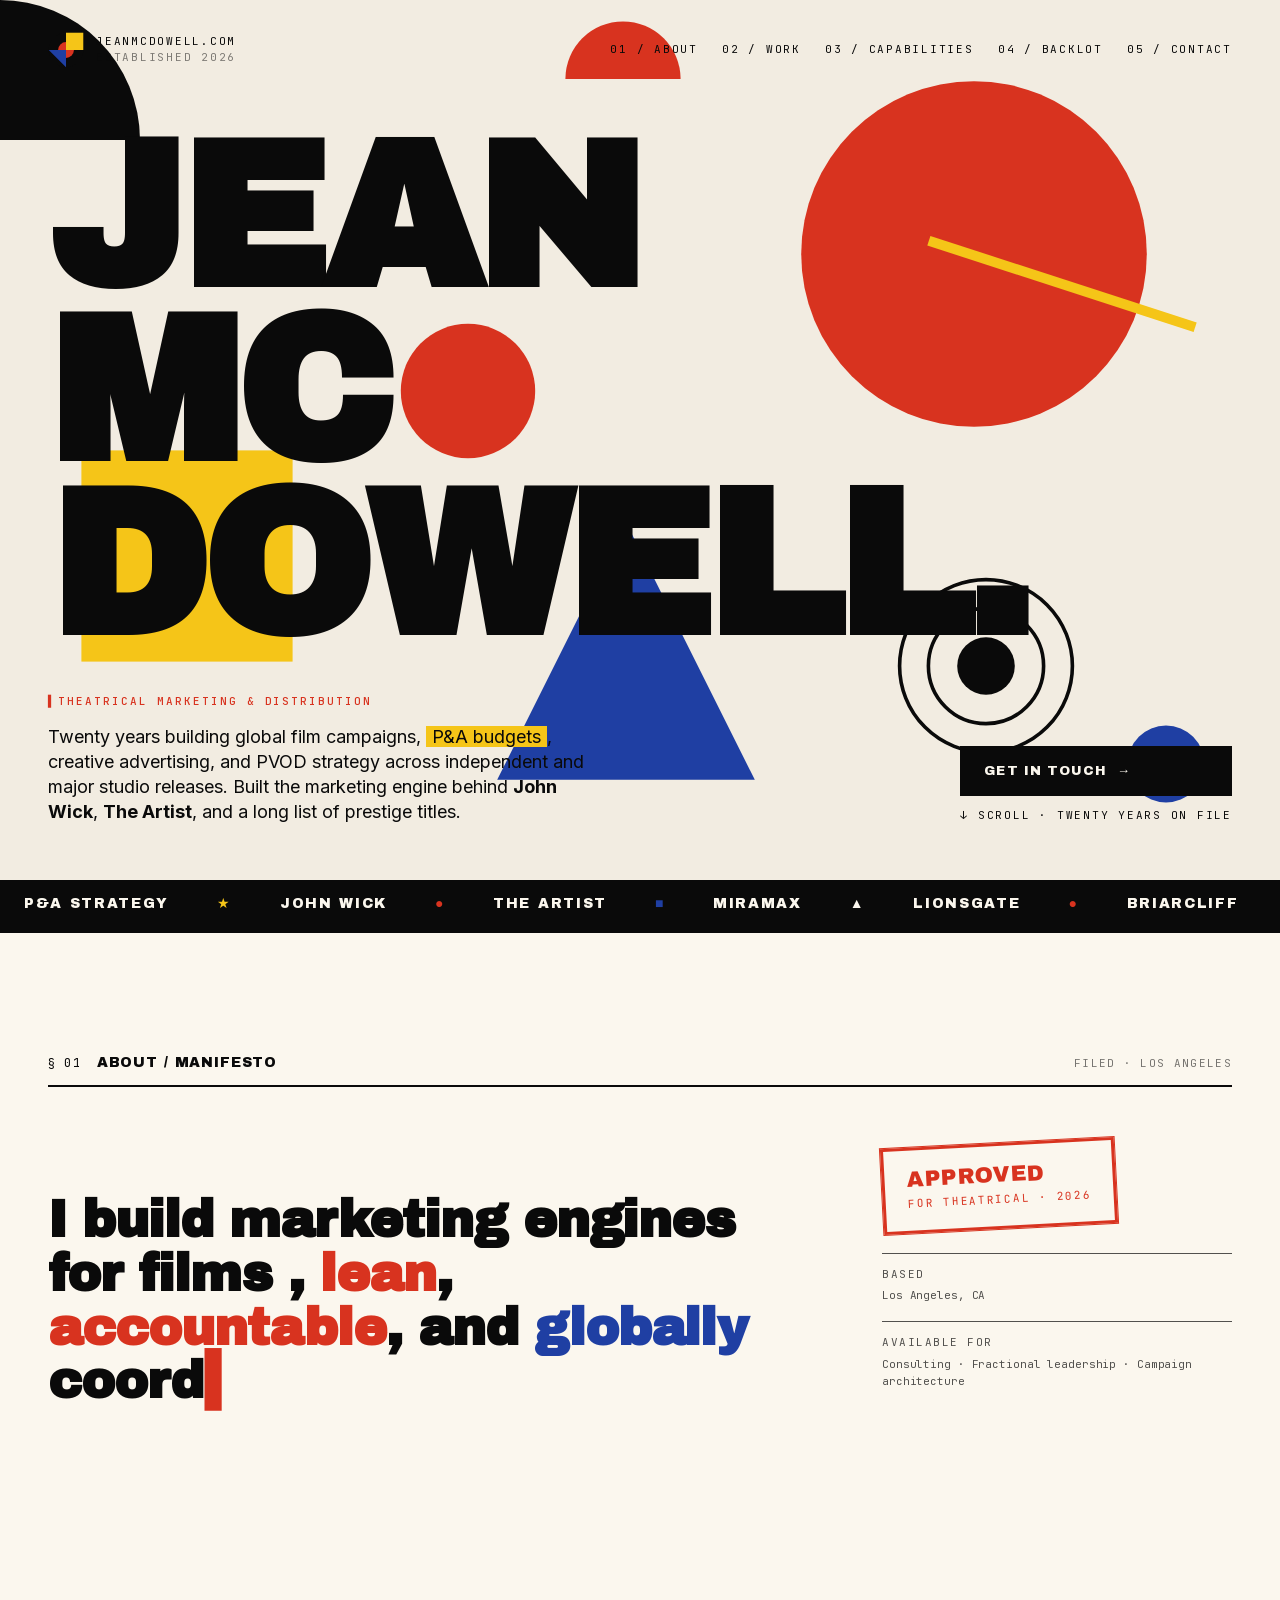
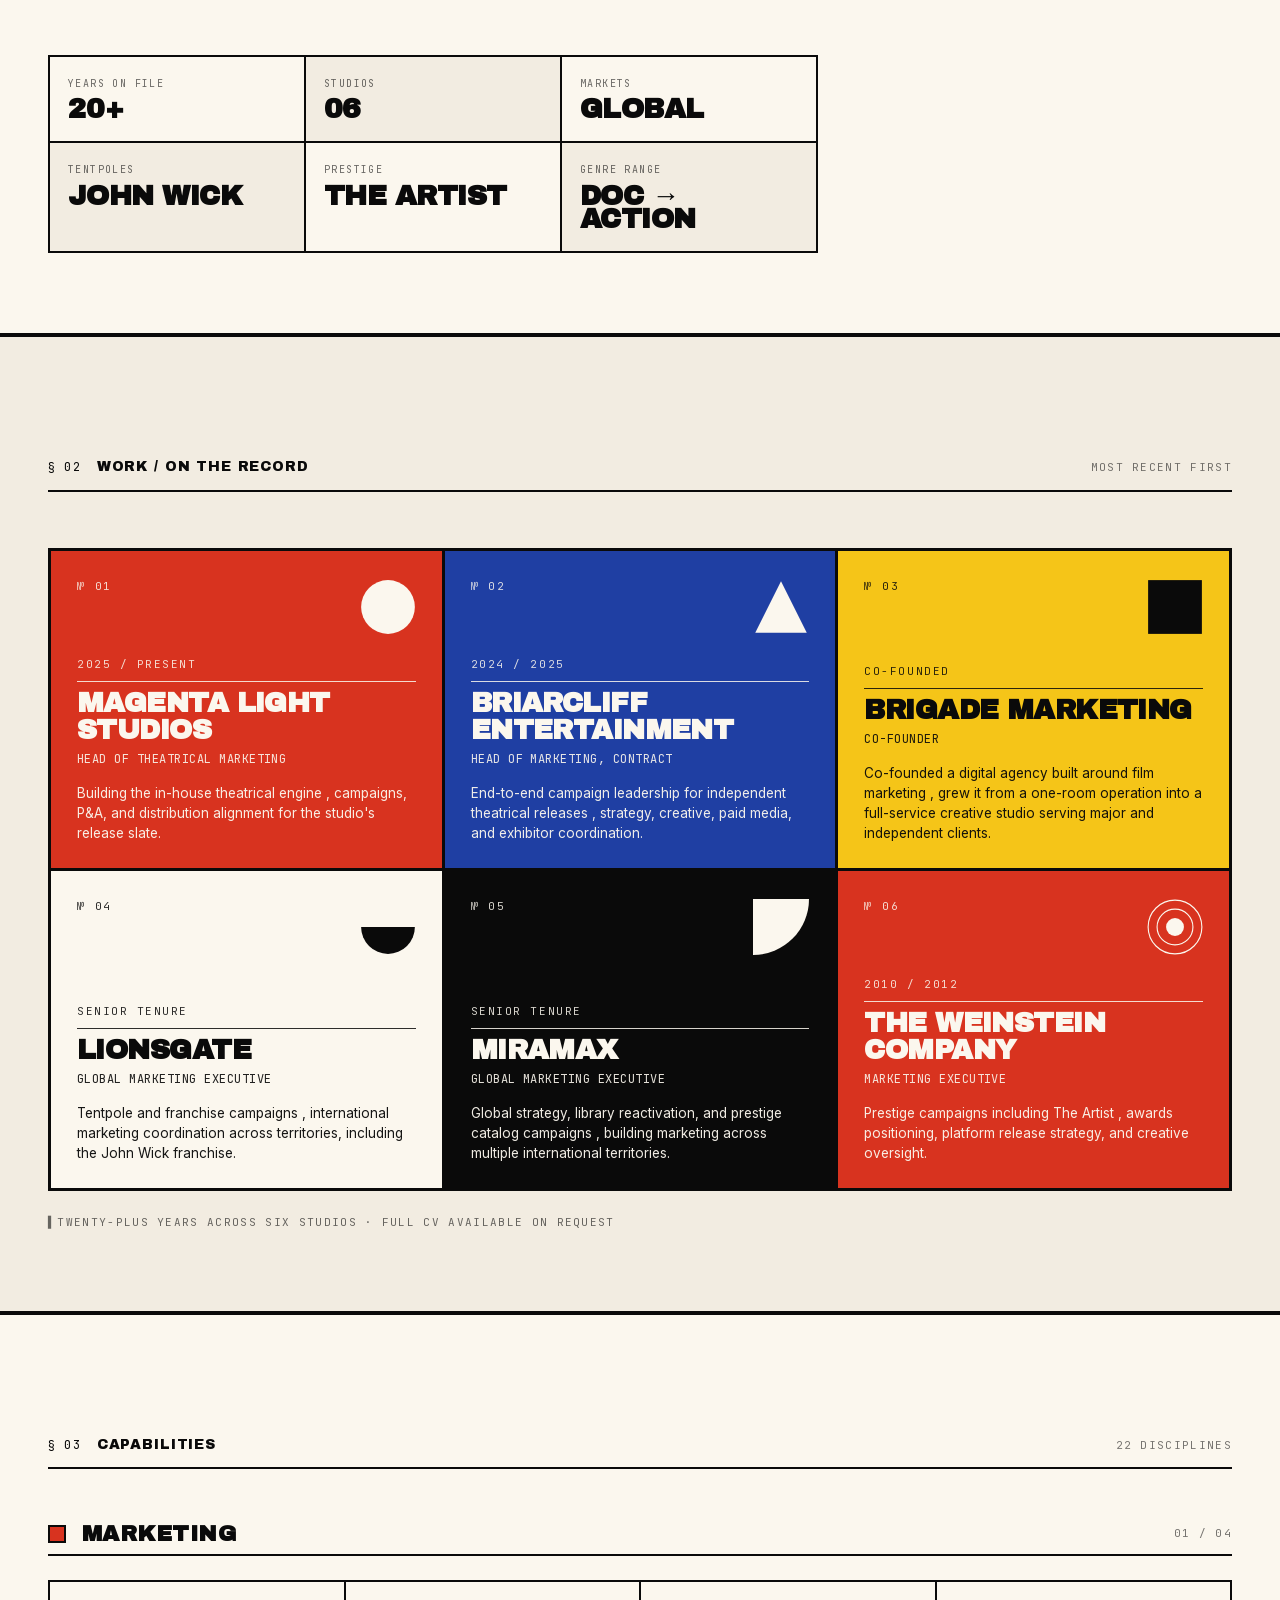
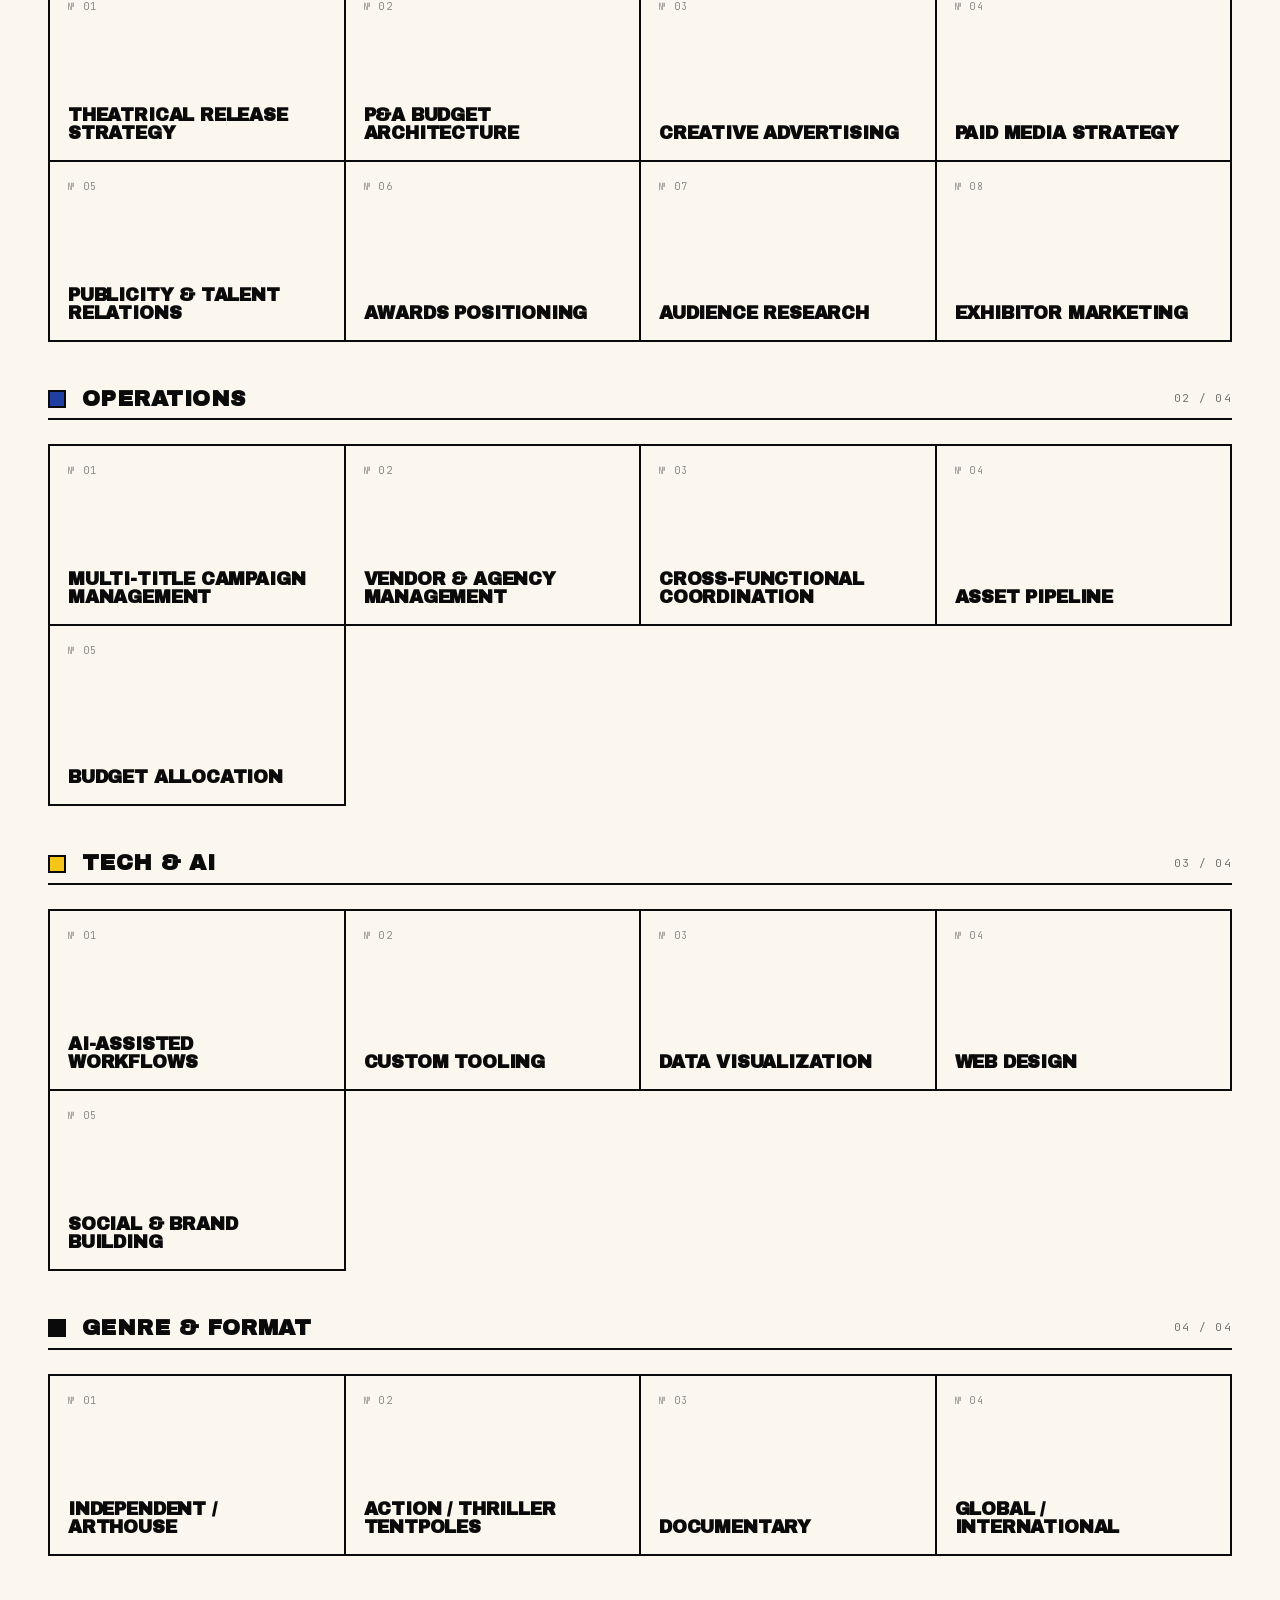
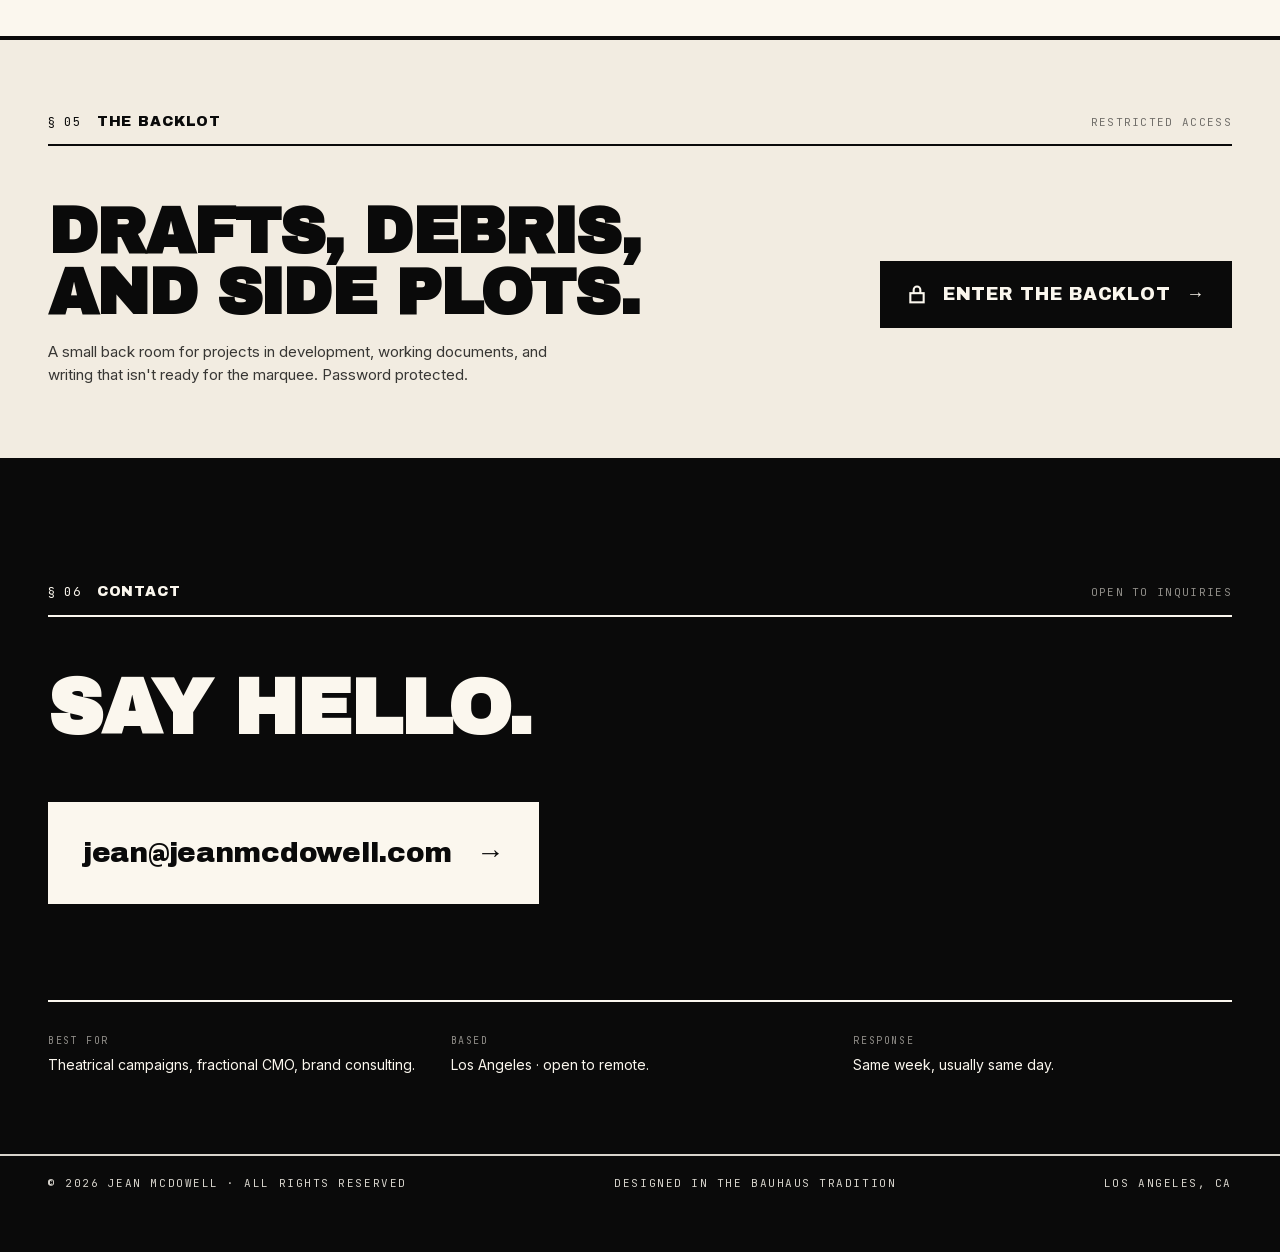
==== jeanmcdowell.com.html @ 7991deee "Add files via upload" ====
<!DOCTYPE html>
<html>
<head>
  <meta charset="utf-8">
  <title>Jean McDowell — Theatrical Marketing &amp; Distribution</title>
  <style>
    * { margin: 0; padding: 0; box-sizing: border-box; }
    body { background: #f2ece1; display: flex; align-items: center; justify-content: center; min-height: 100vh; font-family: -apple-system, BlinkMacSystemFont, sans-serif; }
    #__bundler_loading { position: fixed; bottom: 20px; right: 20px; font: 13px/1.4 -apple-system, BlinkMacSystemFont, sans-serif; color: #666; background: #fff; padding: 8px 14px; border-radius: 8px; box-shadow: 0 1px 4px rgba(0,0,0,0.12); z-index: 10000; }
    #__bundler_thumbnail { position: fixed; inset: 0; width: 100%; height: 100%; display: flex; align-items: center; justify-content: center; background: #f2ece1; z-index: 9999; }
    #__bundler_thumbnail svg { width: 100%; height: 100%; object-fit: contain; }
    #__bundler_placeholder { color: #999; font-size: 14px; }
  </style>
  <noscript>
    <style>#__bundler_loading { display: none; }</style>
    <div style="position:fixed;bottom:12px;left:12px;font:13px/1.4 -apple-system,BlinkMacSystemFont,sans-serif;color:#999;background:rgba(255,255,255,0.9);padding:6px 12px;border-radius:6px;box-shadow:0 1px 4px rgba(0,0,0,0.08);z-index:10000;">
      This page requires JavaScript to display.
    </div>
  </noscript>
</head>
<body>
  <div id="__bundler_thumbnail">
    <svg viewBox="0 0 1200 800" xmlns="http://www.w3.org/2000/svg">
      <rect x="0" y="0" width="1200" height="800" fill="#f2ece1"></rect>
      <circle cx="780" cy="280" r="160" fill="#d8331f"></circle>
      <rect x="180" y="380" width="200" height="200" fill="#f5c518"></rect>
      <polygon points="600,420 720,640 480,640" fill="#1f3fa3"></polygon>
      <text x="180" y="320" font-family="Helvetica, Arial, sans-serif" font-weight="900" font-size="120" fill="#0a0a0a" letter-spacing="-5">JM</text>
    </svg>
  </div>
  <div id="__bundler_loading">Unpacking...</div>

  <script>
    
document.addEventListener('DOMContentLoaded', async function() {
  const loading = document.getElementById('__bundler_loading');
  function setStatus(msg) { if (loading) loading.textContent = msg; }

  // Error sink persists across replaceWith since it's on window, not the DOM.
  window.addEventListener('error', function(e) {
    var p = document.body || document.documentElement;
    var d = document.getElementById('__bundler_err') || p.appendChild(document.createElement('div'));
    d.id = '__bundler_err';
    d.style.cssText = 'position:fixed;bottom:12px;left:12px;right:12px;font:12px/1.4 ui-monospace,monospace;background:#2a1215;color:#ff8a80;padding:10px 14px;border-radius:8px;border:1px solid #5c2b2e;z-index:99999;white-space:pre-wrap;max-height:40vh;overflow:auto';
    d.textContent = (d.textContent ? d.textContent + String.fromCharCode(10) : '') +
      '[bundle] ' + (e.message || e.type) +
      (e.filename ? ' (' + e.filename.slice(0, 60) + ':' + e.lineno + ')' : '');
  }, true);

  try {
    const manifestEl = document.querySelector('script[type="__bundler/manifest"]');
    const templateEl = document.querySelector('script[type="__bundler/template"]');
    if (!manifestEl || !templateEl) {
      setStatus('Error: missing bundle data');
      console.error('[bundler] Missing script tags — manifestEl:', !!manifestEl, 'templateEl:', !!templateEl);
      return;
    }

    const manifest = JSON.parse(manifestEl.textContent);
    let template = JSON.parse(templateEl.textContent);

    const uuids = Object.keys(manifest);
    setStatus('Unpacking ' + uuids.length + ' assets...');

    const blobUrls = {};
    await Promise.all(uuids.map(async (uuid) => {
      const entry = manifest[uuid];
      try {
        const binaryStr = atob(entry.data);
        const bytes = new Uint8Array(binaryStr.length);
        for (let i = 0; i < binaryStr.length; i++) bytes[i] = binaryStr.charCodeAt(i);

        let finalBytes = bytes;
        if (entry.compressed) {
          if (typeof DecompressionStream !== 'undefined') {
            const ds = new DecompressionStream('gzip');
            const writer = ds.writable.getWriter();
            const reader = ds.readable.getReader();
            writer.write(bytes);
            writer.close();
            const chunks = [];
            let totalLen = 0;
            while (true) {
              const { done, value } = await reader.read();
              if (done) break;
              chunks.push(value);
              totalLen += value.length;
            }
            finalBytes = new Uint8Array(totalLen);
            let offset = 0;
            for (const chunk of chunks) { finalBytes.set(chunk, offset); offset += chunk.length; }
          } else {
            console.warn('DecompressionStream not available, asset ' + uuid + ' may not render');
          }
        }

        blobUrls[uuid] = URL.createObjectURL(new Blob([finalBytes], { type: entry.mime }));
      } catch (err) {
        console.error('Failed to decode asset ' + uuid + ':', err);
        blobUrls[uuid] = URL.createObjectURL(new Blob([], { type: entry.mime }));
      }
    }));

    const extResEl = document.querySelector('script[type="__bundler/ext_resources"]');
    const extResources = extResEl ? JSON.parse(extResEl.textContent) : [];
    const resourceMap = {};
    for (const entry of extResources) {
      if (blobUrls[entry.uuid]) resourceMap[entry.id] = blobUrls[entry.uuid];
    }

    setStatus('Rendering...');
    for (const uuid of uuids) template = template.split(uuid).join(blobUrls[uuid]);

    // Strip integrity + crossorigin — blob URLs from a file:// document inherit
    // a null origin, so crossorigin forces a CORS fetch that SRI then rejects.
    // The manifest bytes are ours; SRI protects against CDN compromise, not this.
    template = template.replace(/\s+integrity="[^"]*"/gi, '').replace(/\s+crossorigin="[^"]*"/gi, '');

    const resourceScript = '<script>window.__resources = ' +
      JSON.stringify(resourceMap).split('</' + 'script>').join('<\\/' + 'script>') +
      ';</' + 'script>';
    // Inject after <head> so the DOCTYPE stays first; prepending the script
    // would push the parser into quirks mode. DOMParser always emits a <head>
    // (synthesizing one if the source HTML omitted it) but may carry
    // attributes through, so match the full opening tag. slice() rather than
    // replace() keeps us clear of $-pattern substitution in resourceScript.
    const headOpen = template.match(/<head[^>]*>/i);
    if (headOpen) {
      const i = headOpen.index + headOpen[0].length;
      template = template.slice(0, i) + resourceScript + template.slice(i);
    }

    // Parse the template and swap the root element. Scripts inserted via
    // DOMParser/replaceWith are inert per spec — re-create each with
    // createElement so they execute, awaiting onload for src scripts to
    // preserve ordering (React before ReactDOM before Babel before text/babel).
    const doc = new DOMParser().parseFromString(template, 'text/html');
    document.documentElement.replaceWith(doc.documentElement);
    const dead = Array.from(document.scripts);
    for (const old of dead) {
      const s = document.createElement('script');
      for (const a of old.attributes) s.setAttribute(a.name, a.value);
      s.textContent = old.textContent;
      // text/babel scripts with a src: fetch and inline. transformScriptTags
      // does XHR against the src, but blob:null/ from a file:// origin is
      // silently dropped. Inlining makes it a plain inline babel script,
      // which transformScriptTags handles unconditionally.
      if ((s.type === 'text/babel' || s.type === 'text/jsx') && s.src) {
        const r = await fetch(s.src);
        s.textContent = await r.text();
        s.removeAttribute('src');
      }
      const p = s.src ? new Promise(function(r) { s.onload = s.onerror = r; }) : null;
      old.replaceWith(s);
      if (p) await p;
    }
    // Babel standalone auto-transforms type=text/babel on DOMContentLoaded,
    // which fired before we swapped the document. Trigger manually if present.
    if (window.Babel && typeof window.Babel.transformScriptTags === 'function') {
      window.Babel.transformScriptTags();
    }
  } catch (err) {
    setStatus('Error unpacking: ' + err.message);
    console.error('Bundle unpack error:', err);
  }
});

  </script>

  <script type="__bundler/manifest">
{"8e61bc18-b1f0-47e0-856e-d20a46ed3d47":{"mime":"application/javascript","compressed":true,"data":"H4sIAAAAAAAAE7WYUW8buRHH3/[base64]/LipQknYObIpDuTU1l0f9ovKLOSSPEkIqiFJRrG8P7338Tg9ASJFnHNKnC1oSiXBeoHWSGgz8blv4HC4wKhUWwSjjs1yuY5GOIbgV3ej1G2a1bs01rKUrkpr0wjrIxRClxqjA0LuNtbi+ZBKeKsgxeaYfsBIX1HEC35hXDhdGORer2kDuBY/AAt7G90rLnTA+1XHMBhUIi2ymVAQBpiSVq6YG0eNYoLMRgHQuH+TyGlFE4usUYSkESCpQkVoRxNqUJOcOQGsOSdAijPQgnqsLHMnRMQueHKeZC4r1wavBdmN5rU2mJvEtr3SO3YV2YXrZqBwGScnJCgY/xdA6TipQDwb4fMlIFFM28EEPOeAfkIGNTgACjscfGFGBKrO8TaWdAQFYp1bPIt5TimmYdfxDadQ6F+GQ4UG2fTaoItbN7kM5RKXO3Byrpm12k9nMleD/Qt2S0zYXDHZB/UWbSvrbwaoZp5Re+C/[base64]/0WA4CKo3HG3Te79B0qDYxIif/Bt2ZB3EIO4ESwulseQBBJEtlXCZ4WKTDdan4Hmvb625RbY+9f26ROEE5+gaTt+/WCddtFWBkECnC8l5wLfq+G7qZ47Bonvjv30PCXzwYdGvLF454bCjK6W6L46OABhdxRo6Ycozi+lKjWQS3Rm+iSBVwtq/iwKTqO6MwLq5wmSxgIlIb/IgeRv5zrsRLJfnwR/AmaTbto+MRYFR03u/v56j50TesvIrK4VuG+qqiM5//g8MRmfHvu9h4zBpqH2O4Z0OMvABU8PyEYMLdCI6vzTWAWMaygJi63ZHnh1Luj0/OrgzX19t0LUm9B3XWPiowgujqkLbMUSMJQrXEZUzvYyUiqEgXYhZ58nTQTmLYZhxt4mU2o8oxzBot0wMS+RrU44helLOwBpFEu7d1LbxW8zcl6035+v/LUL51y9E2elwDBTCsdMyADj7YBRe+DLzBufJgpbAyYKXQHKWLAj+CMMlhKhFmSzCF0iSBGi55QXA6FAQJYtVzDcR3qHuEox+i+IW7/WFWF8et1fc7S4ffW6F0WbvuWVGuyv6EccwHMZeP3PSgfXoJAaFziFflSIl7e/3oD8cYbEF3OHMXbPQ1mvJGKKqLJFTYTGKwfiBbj6GQf/pIez/++nf13eo3bxXqsrCHAXbRrwtzeqiwcLP/4XXlVJw8U8Qt4KUmCgEo4Hxc4XW7YK49+PsuL6U/mf3xdFyo0DNoSbQWYA/ejmLm3OMm8OKm5OB5Y5QXXqFWw229KOXsj8NWkaNWQoJcD/LX4Q2yqDD/[base64]/KGYye+o+TctYyKUi/wdXcT0YtoZdkSyXmY4gyhe0B/ue3xKvb65+cIbu0DD5V1lE2969G1H5LthQp9ibo7hDbhk39ExKTEq1iK7Cq2HpYkcRMVMq1upwXuGaoa9QOhoNBYcE6LG1nFKOW3d0xK1GstQT+XA/2ObLTe+IToP/sRjCGSBuNW9xnV1Mhzd3WcM/T/x+08d8b/UDhonAGDZhNBRT+VvBXh4Wt8fesE+yieJWOh6Mt0f7K3LInmTz1yeShFNJy1komz04PZpN//QSLK8ek8w7JWbdfCnnlt9IZxRANovsZc2tTayCewdWUSd+MYbAzx9lK8FdKcPq0nZP3JZ/WSfwWCE++GmGd7Jur/axtWd/jvX3bivDDsH+61oTfLbzSLH84WGNxf/WsefgYWmBqVfgCm9HWAncp9Qb9wW7ZokhjI0OD/vPTR5Y0h/eVmseF1s76X4uC1Hz97vBxsF3QtgJg9NAmB/3Byc4eW8XcswNh8PxX7zs8ZL9q6/WunvRPDx3McLurtZ/hyaENHZSGBff9u/nAUrcqxfprXSW+m3zC1PWFtZTrzh1pae5iWDQv12X3xdH/ARAuCOyTFgAA"},"0eac6f50-8e9f-4ea6-96cf-4f5e9350eee6":{"mime":"application/javascript","compressed":true,"data":"H4sIAAAAAAAAE7VYXXLjuBF+9yk6rEqK3NH/OIpLtpzyesabSe1mtsZOpVJT8wCRTQorEGABTdmKrNccYC+xR5j3OUpOkgJISqQoy55Nlk8S+heNxteN7vfhaqZygj78wCSP0ZCCLtAqQwOcDIoYLJkZYGCIpRlGEGEomGbElTw5CZU0VCqZgh/[base64]/IxEwYrIlpjOtMHzD2ZS5EcH5yArvlt3GMIfm7IwXgMfi/0xj3wlxrlBSARsq1PHfUQrmaGZiCxHt4Jwm1wdAmyvuZQb1E7fsoSXM0Na0A5VovVvotC+c+OqIzhz1udopkEtS26pPOMTiHTVA4sOnAGmiu0cyViCYw6L3e0tTM9FThhF/fQUEttlGmr2W1p6aktAFwLJsOfPz0wgCVh9IMjkACDlMY1GPFI5ja/[base64]/TSYJdYUuOyfmZM1hllnnqXX36BwfCib2nHmZ3RFtK+QDJFYt7lDRcYwZfP8L0ycCUTFGj2hS/6EV9enjR3VgWrZiLiJhNsNQEv0TzyOjWSXbjDNBOM8FqJPJVmAl7KZcoebKaNeqNYB7BbGMY6aGpg2QTGp/UlJngi3xGmVpfLnprE7qAql+v/AS6yWjDWXuk7zLsj8OAV+GXm/Rk8DybghUwjecHm0L6LWyeU3mYLl4um9/aLlaQblnKx2vKVVtu8FtT/gjyZ0wSGvcEfW3QkQn2bsZDLZAJed9AbjDBt6SF8oDvNpImVTifgSSWxxZRyWdnyzlpKmoG037q4jCYTnPy+/+MfrsqC85hpNMQTfLS19rFWah+rKvvYLGSPuxoW9INeyjLfz5gmiz11vNp9FogshwMBb2fbq0CxzPQFrqZrfvxSr1AIdR94HchYFBWRHMBp9uDu+dqa2ZSX4fwZR+yGvaCiHfekmSsao+Dr7dVi++zO/x/2qvMr9vg19mYix19hsJkntT3mbYM2y99gqIrO8W7Ow4VEYyZw2nG0v8sItc2x93FskCYw7uzJXB8PUf6su7s8thH6TeJTKS26hBvNEtdOluq30k1yS88m2DRxsJ/VoB2OwLv9UqYTLu9UNoHTs30cOYL/8GQN0JghI//1Aci330zpCLUz6I2yBzBK8AiOoGwh8D3G9DKJA/D2sRX6NSwm4P3TPQaUtC8K9DqwtBYGrzzY7DtRSdy614IpeQfjI6w/uLdLxfqdu25H2O9QUqYEVgJ/VXMJ/+Dh4ojMjyU6lyL2CXGliRs6IvMdSo2gmdyKvVEh/OffP8NV2T+1RD8VMJ5WGO63VLsM278WLa7qLD+UpelFx78T+1YRqfRr5HZFYDTIHmB4lj0c1l+rJBx+DyPbJZSXOQlcu0C25mbMvgMOqGjnHBxoGFMllbdDDds+3PJ/4QSGg06rARj0hqe2dLcqfp5lqENm7PEpy04r+3wZO8BJe4tN2d097095vQ+6NDrr1LFh3Haw6lBKu8un7B5cDlqgtce036ICrPvfgMscC7d5KifVmAG+6deVNdAOMmW4TWvXUPJwsbIRdWg3aJ3axa1V179sg+eLDnHY2evyxo0Qjk4b5/WnA0nTdL2OlMODKV8luOMZjg6mYVPnsWR6IgOt1m+Zweip820YqNcTK1l7hXTg+uqgjsOL/1ssGqEfjn+70FwtGRe2a7OjqV8VomslTS7clOvLZ7jRzOEwE3a+FaE2c55ZwnU1iWI6nHPCkHKNL43nU/fr4N/an4t++cq1f4Pzk815NcZzd2U7xrMlod1mFKc2Ae/13pG5fqxTTjdajVpB2IG3xW0YjbbgTbVT0sqNrbqvI0wqyeffZe3zHJxu30m7rodLe6G7M6HCRUlsPDraRaEGNxqFGwQ6SpV+zUyowe1oDzyO4b5LuyzTatm4lE/pdsDUTuCxqy5NjD8QOYt3wdEyZN25UdpOMBlpNxz98hlGg9H4KefKPKsFi82MEjnZu8al6+i728nANov2L34tWawybkdQb5coyTQfxpuNw/TSGzuNej/7CUPqMWN4Iv17LiN1bweCxdjFzgH/C4WSuiPuFgAA"},"b5ca7cb9-3693-4d60-8e3b-0136ad90bd44":{"mime":"application/javascript","compressed":true,"data":"H4sIAAAAAAAAE91WXW/TMBR97684snhoJbfJQju13TK07QGEmAANgcTTvMRLTFO72E67EuW/I+ejrIXRIYFgSK1jx/G9x+f6nmvPwxnLU5YbJFzNudUiwkKLubBiyQ1yw2PYVKs8SVVuYVMOIywfdDwPb3LNcfn+OYxyE2swKebMckQpZ4vMjWNkSs0QaWEWYBZMrmHEFz7odCIljcW50FHGEaJbVBMIceD7FDciyxCCLJnu9vuaxz1CYaxWM/cJkUry6sW6WlyUKHsIT9DtAMdmmWAlYpuGhTNZIuUiSW07Wgq+OlO3IfHhO2fuT2pTYVE9SjAtWD8VccxlSKzOOTnpAMBxVOONbkMy8gmidf3UIRmOSYU6LFxbNmCdRfdsxx8aXM1OwnYveAYfUwSl5xwde2aZnHR6Ry1NL1h28zCqrrOcO660sswKJRHC/xNEFRgMBlWfwmomzY3S8ymuKr+8+6RoAZQxT3pXKH9C6oLZFHFILhBg5OMUw7H7VW4xGbt3H7fI/TFJl59zpvcStOZZplaPjSLNI4vbkAQE66qtQZHJIWkhVf29JL3TgsnkPz1HKlsnSmKhhLTGZSYdYnJIJ4cY0gex8zZn2nL9S6r0qBjaZFrt51WVZKetzybl2tFDku6M6ZqnVUtS6jrBLllCznr3KnYslt92W/E0xYo2JE2RUlyzaJZolct4WhmmG1JQOmQOkOfhXM0XzBh4sEwn3KKPSMmIy6qw1eJt2kyov/guyJHKlH4g8L9capra0ZaaCvl2pSEB8fbaexr8XnsHm1SrLeyeHM/DKcycZdnm9pGpRM2ZnqGPl3MICdZEqwnWhZu7G6rh+F+NyZ1js5+qINheVmmKtyP67tst1XfOWtXfddzWN+8eUQzoyMfIb9rJzupa9ncD9vr6E4/sgBkjEtldCRmrFUXR3N7onesJbaow3RQaui2q1CkGbZKP1nEte0edrzUn2yeKCgAA"},"a06d1270-6b07-46c6-bd55-a2a2e4083fb1":{"mime":"application/javascript","compressed":true,"data":"[base64]/PS7HiNjd5rKJlVzi2A8OcYmj43Z7h4vf63XiuOASoRAk729zwRB70fEeFxL7UbzNpUPUtc0lbHffdII9LnhKTn2yw6WNfvDmpOAiVokQ/Z26xPq3x+VEXf//jtBv9zr+HpdN05qLAQ0XQgPkYrcuMfbCfS49jKO321y6pEPauFOXt35Vq826vA38brzD5STwg06ouTyflZKe/j0efRsPr+9KURMezpMlK0QdJSKjZK38j4ZmBS4oCRdHDhx9QrpEmYQEvmCORw4IkoqWQJ6UqVlkXK9TiXzboJAKzxe1bLeypZKlKssVz39XtjiXOSf9A9ku2IoGa7hNVeCjD9rupRRfGV/[base64]/atV9yiVsb7NvgHQ+liKnmCws4Ibbox4yMSzm37fuHA8kGTjFiYP2Iq3fJmRFE/C7mm6AqUY84y5HJtK6dm82B4uc5+a/hfcLNarRlPohZNUtQyUT/pllqB92BX1YbBYACWGncWvAeLzwJid4+Pna5/6nS7Pafttk+aFvSLpU7bMf+22+41raZakJykIiMcU2lpss8O1K/Tgfr1OBssHoykOMqcp2BrludRsnxX8D3/[base64]/ravTEuF16C75qH9l+o4XIANUHVp7bXZBU2iPlhb8xQ80GOraPOHIqhZaTkVVRVBzcif8DRzT/mWnsW886AaZC+4qxm0nbgeUYBL5Gs5T9LZCxHU1NqhXk0rr55IOxF+VhzVsPk1dVyyx4yJREH78piy2YxiaTqZs5Vp5jw3MVS/smpJlE3i+SWe1ezTPOtD7m2caQOee0VjaZ7poayH09XtjRtyJBLvGJN21V9nWLbWi/V1ZFucMWk1my7HNEJunw+zzHvXPGv8Bx8+FZEADQAA"},"bab6a034-949c-4650-8ab3-d7d4b353a284":{"mime":"text/javascript","compressed":true,"data":"H4sIAAAAAAAAE+y9eXvbRpYv/L8/RcW3Y5I2BcXO9CxSKxlFlrs18XYlOZm+bl+pSBRJRCDARoGS2Ym/+33OUisKlOw4PT3vO36e7ohAodZTp06d5Xd2Hz68Jx6Kfy+Lqaq0EqdKTlt40sAfWa6uVVmvlqpqs5/[base64]/gLfR5VlQqH4hvTV1D/n4k9lydVIyqNL3ASulFJpe5+JZ/DN8OuIrBO6+HUBv3WxwI/uOXX4RW5cwW4wIZLqI4ED9/GI32730YwoSMhTcBtpM/i8FaK6Hbppi2g/1794S4lg1RwQ+q0VD6QAwe/2v2dfaY3u/[base64]/er0/PB5/2cwx7KMv3p2evjH7c3NGjlPtXd2fnpydH7x4tXT4/6PaSkvlnWuOv09ffXs5Pnx6ZYeNzUsVpP48oeTp7d8eQ0rGn959Orl+fF/bhnstK5a9b4z1mevTn88PH16cXr8bMtE1c2NbPKLRs06c/Xm7DWwii0TtdYrYDK9Xz4/OdvSb/P5RVnoTu9fHL941f/pUi3r+Ivnh//nz/1flPJvm/iLV8+enR2dHh+/7P+sns30tFGqct++OPzzd8cXJ+fHp4fnr04vzv784rtXz93HRasa2daNKf7s8M1/JkoP/v3fTckBFLWcZa7aE37xrBou5Wai8PekVMRlhShmInyBfLFal8jPDJsNCnzh8WJTjRCNatdNhV/u46MP9/A/0G/3fVs34qBn2A8ehA29TRZ7B/0Ky6Wm5d3+PTu+ziiwFwH774wjKBwMKBooPt2Fc1uIh+J7pVZatI2cXtHZp8R03TSqgkNRr2Q7Xagmw7K7Pnc/okJPbRk4L7A5rhoq//eialVTydI+gJGJn6mGermqK1W1H/jtLv6XW9/D/kJ39+/a3wl0ZKDhdJgV83UjkaT0eroQUotFfSPKupoLWYn1Kpetogr1ol6XuaD9mItZ3cASFK2olMrhEOof/HfQ4BG2ZkffNrLSBbQcjSD++HDa/u+1Wiv7ZTDwMU3lrnjDJ1KjVk2dr6dKTNRCXhd1A8O/xDGr/A0OSF+CUFOquZxuQNJQGVGUxo4W1fw5vtoTM1lqRU3kRX4GNaxLRW+pKi7zUfNf31SGVKjsefwSRDb8wiy9uFnUZgXqm0rIauNeQlnZCtnwSnFV5UZMFBz4IAW0zXraqrx/jV5hu78pbdomn6rJes7tPmvkEtf2g+GF/PHx+7aRZ62cXpkiZmNaLqhVXGqo4U+z583O760RSxsewDuePkr3M+u2KA5cf8LWXft36wH1ASYL6BlLiWK5IpmI9mhRAW9WuZhsAopqFIj1QFT3tvV+rsxqU+1mSm/5Bgsf5rmq8vUyGK8bKiyc5koHAxzBYZ4DD1EwZtHWKzHDMd8s4FIBL2hkQOtEp9eyLGBP5fe4UmDx6ZkbeXNLzT466JlkO7nQp6cKdn2rSGZWbkLNDO7olZoWs2IaTf29e95A4ZU4uOMs7/ujgS+TfYcXwxGcgIOBI4fw5PKp1R1Qu2Lnc/4zG1VVcAKfTeuVOnx9AqsOfA4X9vj9SjUFTk0pjhoF83l8DUv5J1nlpRKHr0+yoJojOV0ovh7YqoIS5/Y4OG/kFKjBb/FlLa4q4HuT9VyPxWRtTp2VamZ1s5QVXEGVbotqHg6AePWfCqDecBD4Wot1pVv460Je10UOd+dnsizhFiRmSrbrBi/Az4qJami2dbuezTJxUrVAMnjmUFNED2JaN0os1XKiGryaLeG3krooNyIHYhGazhHoK9ZYaL1WGpp5evyDmKyLMtdZOAykstTMnOMBc7Mopgvq5FCPTAOKqVrc1M1VFnDgM7zwnTBn15bvp0WWvZ7n48433km/1/ei+xWePXvdR/bk8DoX9TzrPVDSL/ZvqakrdKQe+7tvshFTWZpruNKw+O2izjW8keI7OVGlWJXreVFl+AV9dlKJ16evnoohyFGVWMnplZwrLW6KdlGvWyGnU6WxUiIrcwrrEV/x24XawJkvSjVrQXCzD4pKt0rmuOKWV9/IphriXmnj49GxIxDqhkAkFyVuF9nM17BndVaqat4uxvAEqAXUD4dNIzdDLPmNeCy+pY92xGOxJ74ajcXFldqIA/F4n/76A76nH48e+UxQYK1vsdSOePzObxifvtu3ZS1PFGLVFFX7o2yqopoPBzC+wVjQCKmfo+hcvUf/s1OimqZuPm5Ontx9Up54s/IkmpYnbl6e8MQ84Z+9U/MkPTdP7jI5ONK7zI4/PUEVJSgoowqMrMiaqelCVnNUMIEyqqznxXQsNvVaLFGHeSOrFsgZVFHmO7pfoIBal+rHol3gkflUXWc3NzfZTxro+kaVZRYszlZB8iO4xL5XnxFe7igGDUfBuU5f4/15MAqJZylbOOAHX+qBWymmGPgPaGamsh2+xTrejQJ5RemyqNqdvNBwCuxU6j2o1ypFauMdwxR2tZypHVBJVfOdaa2aaSyyQEswv8+oQ9z0Uq48bWXRqqXfeRY7zrBaems7N8LT50g2arYu98TpS+/WkSu4IWpRV0QKq0bNivemN2FPsnWlF8WsHQ6Y0vbEQDzieaNGflTI/CropCyh/roatAL1qatGyRx5aCZXq3IzYg013n2mEsoULTcMvLpR8kqLk+N/2xOLtl3pvd3dedEu1pNsWi93Z6xi38XZ3aVzeffx1//8+CtXx12XpKp36CYK/d4p6/mchRP494wnHfR5bQ0XKup/BkfJkPfDW9x078Zmf4yjuRtFNxdY57zIYSLPWtkquqE+q5s31bJeV63K7XWNL1zxAfGyrlfD1XpSFtMTkIuqqRrj6aaal57U7e/DC3u7RAVQ+HHmvfQ3m726vqQ9G1Ty4IEY+g8y0K+UcoNlf/klKJxV2C0Qm+mcLqV2+wyauiGy+h7PorDdR+J+dl888gYY7Ok7TuVb18K77u7pyPJ06Nw/[base64]/QSfwVBz+hLAuEZdgn1JFRMeUqTo4WaXmlxs1AtqPzqBtcSuSEOUxetr90ptF1jq2VZyUYujZoF5vhDtLlQbVSYHzfKnrBwEXL1MBf/eVLXpZLVB3HerBUQOLc4ptuEqKGnN4VWXheausXrsX0yK5wiaJeVZi+onj1PLxB2tKOCtfc/IT6M78Vz96xupkq7lcjYosnarwp5uyiq6/pK5TDFFVB/ofmKCARoqpqqppVF1W5oS90olI8fPqzq9uFDoEkpnr56QbpISQyZPzU1/BnkF7mxc4s7FtcRGwbxBpql+nW9BLpXK7C4gSKhZdWf7Y9Z8YHmfbGQmgQnUOqsW3GpUdCADXgjiQPgHsnjjuGc3BRliWVoNsQlTZLdFESll5ZFYHkqa+q5tH36sShL/gCty+7N04IVp5dxLz6WSmmaaCUbRdfTDsl/awjpA44d7+JHOAlCzlrVhBuHiKS7cb4lceiDx2MEnBZWGytLuII7qmUWRd03OoykCpQoX1XIIpBcrTK4ZwuM7UhS56noP3wHM1f9YNS7Z07VqpS4a8rSDBAJLBOH5Y3caBSXkG7rxicyUFCskRKpuE/3vE4taHjCs0FqUSzhu0mpuoSpGkWnl5ivZSOrVvHCB3UgLcJGXi5VDg4M5cas5VjwFUE85HswLFTYAyIEXkMcGF27cbcyn4FZqMscFIvrTj9/E9Il49kHpNBStQpnWbxU79tofv970jqTGY5qK7H7w/902m+85rYQ/5kCPxih1xOt2oj6kU3imaHeF7rV9lpwAXeUoprTChXaVGaGz5+yvR3qX6oGr7cgMbRqvgnENHktixK1gG2NR4CpjwWjAlQ7qKUryPC2BprOxPmrp6/2QKNaayWCLoHYZS865hLzUOTrhiheYYf+vmS9kk1byNKjan7Cp1lbw47GfuUkCf5dqP7lb0DqZ8wit5G5Px2fTuWGGQ/8+5w1mLF0fiBe4Rpk9Nu+VstVu6FX7k5HbfIHs0apv6mhV3C0H4vE36GzEAryC1WuQHMNwjDMG04+kT1S5cy/qfjisZ0mK30MgfY1Xl/B9WTMC9mYSUF+jmXg4gj/3XfP+SO8tOFfqAs4CZpH6YmIQDRqpscoBcO5wrMmRV7MZooMqzRJJfQgu+cagg/FgT+RTutQwPIWf1N8oZnJddmaUaBMhY5xSpairhQ4ZejYRGc0XZ6FzrZsKjqwVf7yS/KGYdXNdmo9vUGhQ0ustaXa1d3GH2PpwMoD9CmX+khpwJm1P5ck8LnlgNt7aHX6vkQOHW3WldCbarpo6qpe63Iz5g6yBh7aVWANW6OyaqIE+x6Itp7jdTATOKFTWZnjBS479YoUXFSbZYt0ceEZUu/VdN2aW49hd9BL00lUDEyp7Xv2zgFnce4PnFwJPSZpT7rcr21sLw0TxfcQYe45q7oA9lxRhdCX2RrNZUM4D4MZGmXipFOPVRSsV3hmWppz29tqulHBCt0JOcoIDmmwuODCapzRiXJ7nuqbNfWSNtxDe/qjTsSOHpbMGyCSVKOmqrhWr5E9wVafqFndBL4w0TVrjLcmJEH0zgx6DK8MS7O3NtDtTJQhH+BY7FUJnfVWKzyGf3GH523nce0NsuWNxP+Ml0x1l1Pc+Bm40/wjznJt6NI/x31dQqxpgAMlzesslftOCOlT2HeDYzexYLa+SPsdd8sEjsTRa/SfcGd8u2jqG1z8Y9Ty2aN9mGXZaE+08ooUG3wW1TOenGvZFGSObmujfwJlFGnYnIoWBUhiatvryZww0TlvskjCYbflPmEmkk/Co+Uz6Wo+WVPD3fh8Wppfr6PxtYy/Uj/zSdqZhx+5PZncWDMJJ8WdNmjPDvXUFcEmjbdliiA9TQrTpEeFHT1ISIhP1apRoPfOQcTX5mCAv62zOt4AQdeOkm4xNQ4b8EsRk9dFNeWpB1ESqZjc2eFWx00ArSxB1hw0Cld3XrNf/bK+preivoYwC2LlVB/4GTaVmFhRG3xIWAV/o5yKfa7aFkM0YBtI2OjoZjnQLAI5Jz4n6qPlx84ADvrAciVPQ/t2YH8Mxp4JYCmvlNBweMPmATUxnMogME6bAuUSjUTHF1TRqL+ulUZpl40AAZmSch7qWjUoCoE/DASNlGB+ywbvxlYf7OsT3oYX/jHYdCjigs5rDGYBBgmWPyvv0BjEUCtFfbmzYe/rJ1//8ygbvCNGuX/Pm0pYC0NSRV2xbTKgaBIzyXRRVLPaHQN88aJaXrNhZJjYLWPhV+JMR3PV7iW97MxFcjj4UuOZAtvWLTw6kpSyqMR/yGt5hmsXEnkmvtQD6u/br97xH4/fOWuLcFp6G3bjOxjwf0f7waRZH4lZhXfxoorI0Q0BLWvBu2wh9aubyk4U1THyR923IFx2HLX2lh6/u9XFwa7J0/VyuYGJDq9Z+NitlzhI8byADx3V1bWqClVNA+9dEKLM/VEvZFnWN0L9dS3Lot2IKRiLcA710Ru7ub1uvl436r//[base64]//[base64]/WzzD9oUdSUZZH7Mx2DvSRXom22XiiAjg/0LDMp/yVk2K6XgjQ+Slo6cRQJTzgnDNJvyjR267zkjyZ4U2U3MbXK4HKx8lGzGqQBwoKuXJbAi+x6BQ4xqIDuM3KdqBNfQu5WqkK5HqoVq/BxUflvl6g4RhhWlrnTDyUoBAG4WAsrtTGBlHBFVu2bVNM1qAEODo7s449Y08kGAvVTrMRcjK8YFOtbVPgRcvUho6IYLtCt0/zPe18n6OOw3HfoCYV2EHGNZkKgc8taw0+9ssl71DtaUhJt4fMz1UHeoRLovhLa/ayc+gzY5423q2X8Xa9zMR34Jhdbcz8YssgLUlTHXGmV7NLNLO7jfa6KZZ4NLy7NPpp/[base64]/iyQ43QS9wBoJWjLhRMukU1H7NcD6OYwCqTHxierXM0caJTp6lVfIc9jqnXbYYx1NQoo1ubKFABURV4JF+Ket2u1q2pzxh2b8jTDY+EIRHk2B1Fr+HQfooqP9rTbPwgnYmzX/E64H5ZGE0a1gk9hNJ7yEmEbBvDPopqtW55YojXQBOWG1a8l6VWemx843BAPBLaEW4InmGAwC/cJp4q3daNHxJ5g5MFn7nJNAwzXslf5WXtnROOp+3HsQZIC9+rzbYjwr8i9519/ulErqSDc9omZLyBGIqCFLIVnAh107IQIr7UGepHSDVJy7Jc6xZNH7i78sQWMv9Zmw0E8wqum5F45KsQzLHZexQTfYJIOmxrNDmzzVzTlmqbeg1q7EVdtxTBukQ70OiWQ3iu2h8bWGRUqQzrdauac7xnFVVl/rzBEoF5njynnZfxgbCf+t7HXuS597Tj3hh84d13UEHCXeVmbLdiJ2f3wspgLH0Z6cWviAIPxLf+2MC9eQgOw0HJR+L+6L7Y8wvuG9kNQpZBUgPbHcn8RP+NghAFwKvYhdhG3033WVMvKTYuXocj0i/gOuCtNrx0tYkxD/ibge3Ry7pV5qCE3Wj6YcKlDDOcq0o1yLMh1oA0r3BM9XZ3OPKipDo9j76AZQjGYGxK4iC2AO3uij/hkVLX7VigqqUCrWXdiJ9gqxUVBrnS8EOq6eAr+OyArwP4GWCu4IWgWkOQ4SDBEk7JeJkTH1DvV+SSwOdmsWWYI/YON07ScPSXG+dMzmcn48vMOJQXFarW5uT2Z2yB40nbis+QoozW3widiUo2QEwsXX3wtb4pUPD3F1jgqZQCktmLmdzgmUGRsQzQ+9aDrul++Zpwa5Lf+RAyiS8Nfkzq2xi+pvv5GWLXvADommQFPqZL4msD6LL1W4vq0l/Bc0B04Uq2LWUHkcRfsux3v6MP/G3gdcgHxnFdMWEoRhvqqCLoasTHjNsBbJDsqK40iNID7+ALV9BB+cQNGxSfO7dsPsgugj68NmhA6T7E4D57yXb8E5OUkjiv5LE0FoNnhP5zSuA/qXYsDE88TjxF+ahL7WsPfoD+wfq7j77o8Neg77agP38f7vVMZh9Tz2jjw/nzAgCD0kO0uEH+EMNewYABQChQzEary8svN2Utc3EQls8u+EX3C3BF6xaHp8H0xcqQu80CVDPkpkejsHGrF3kfL0Li4HJrkFyPW7S2M1mWIBSu54vUMZJC52HVmWc9co6SziYdlnBQJMdnx6c/HD+Frfr6zCq3r9RmDzU+Y2525v+8uAAkuOgJQuDRM2OYxpBSgJKQJTT8vdqwyepsgXc5792pmoXvOOLpcFKvWX4+VTPteXamC1jHv1AmXkj9A8gcoNYnxJ/UfSOcIxuGCOH64Ic9GwQ3Dxgd26ntfM9V69XwVJHpuG6iaqCcR7PQNtf04AHXaVwaeVZCwksp7zzDZIJiqH2wSCFDCcya6an6Xm0+daqu1OZzTBVW8182VXCJvGWq6MX3agOj4Nb/iF0y9snEDcnEYyLhHhqHTgrNTJm7fw7G/kX/fgrH3V/ON5WZfywyf6n3xOWV2lxaj37UWWTivNmwdwdDMhg/nUZpMOeiuFxU4tLO1iXj2dCkQtwma35BN+ZVhG64cM5hFXQhh2sXe6xPF0WZO5UGxdLzhQcUWtAR1OM6ayxWRN0eGmMS3uF+0lndzHfLorra5enZwXUaDcKV6qUTnrPk8kVUGIRfpp0hmEaQzp3nA/o9JFswDiMWsmxSOoZr/BFSFHqqZr+eQk/V7KMpNOLqvRQalbuNQhs1+x8K/UgKPVWzT6dQOLRupdBTNfsECoV6Tmb2AD+SVVW336nDdVujGwmo7racQ3xP8o43/+ILZ0QHUCczjrwPHpjvSKDZWpp87V+CHgNOheDD+KiLI/t7hc7+1tgHItxZaZHnbdDcu3CT8bZx4vj9L/V9vPPJomLatiYtfMm6jzPSm5JHjvODsQ7sjQI/v5y8UtnpfSl/[base64]/VWbdgRGQy7h/op5cGDWGmBWqzIWcA5G220CSsVlXeTFDz2ZgznOCh6CRMuxayjf44Qe8oHYeIu/rPL1Sm/[base64]/L07riRQTeO3pVgk0QrQFX8dQ3srMgBQWi2IZ4pO/uDKzLbcC+BWT52jX3HRnU/vBdpaqJwrWsSkFRQN9S8h/9vakJdw5UTb1HZ0DhhAke+xzFErvVTNa2bPLKJNkqvAO4dDNkzw/xtUJzyuAAoLWqC3LP7s+O/x+4WjMkJizUryc/JAT1hpGBxrXDjrCiEgS2ixhVRvSeCEODGT2GkcOi4LYi7j2JUcUA3i9r6LWbR6nJ8F+/C3Pil/ajk1Qu5EjXFMxsUPOM/hie1q4l8RyDEEEzcXuIFoarroqkrwnbjD8y8XVC/UcXCxn90mmcvhmoe0LhmZzryCSVcSnDphChv8qeFj12f2sRMV3W1o9BZA30ThsQJjavUmN0OSNp2NRXVtFznCiIQm40/ImgUQhdb9tsfMR8k3EzCZoVjyatqXtVwFBZtZs7stKgcztEYLwoE5DrwvdpDydiDVsZ5tiPtvLppitZJ0+45Xkcc/rJwsGR4vgCTZbYI5ADQmrjsbsfebVhjMUBJ9zOPJXrBg4GGwrGc39SGCDULMpSp46b2zkE+LZ1viMn8oDzaQIfzJEly5KJqyNZ/o8QC3DALPmB5QMTo7zxnOPd/n1nDpty8+SheQRS8f0GIwuOZhums2d9eKm3nZB0al+mGKDFSLskRWNQTSM3hyB6u8+JaVc5K/DBwD/bF8LyeanqwI1dFtmiX5f8iKvHOniicIBCM+Ag2mke80jeq8o9bmBM0s9DZo1UDtx/0ccWthd7wU4vbbD5xCml6RnCgzlrAvuWdZ7h7Ow9pJweI1QgPTajynVBMVtTGmu/QuXMmDryriXczieNt7npLT91REh3y9Mt+h/xWe/yFnII2aMv+SXOMfkiuaAeDjmc41AAc+Apf8S1litgLC5ma7Gq4t/zktkqwGBPSkv3FPRkKyInEVfREgu1BpEQCgRkAxhsZsgRuGGpJxB009ebrEag+vghtQXFEki0bKhiwZ2/Ny3d2Otyj3jsrgmfyVjNizZLc/8B9FwIBOfbdRJUDPgzeFkCCn6kGoPXqyjnbAteo1A34apRlTeFg/tQZaHhU0nDLzxG/NgFpK3bEE3+TReUPDsRjNxXYSmbKwCzwn+xmIRTAyyXq+cavxfYLgzFMyEf0iWPtNuKsEAfiq31RiD9Ew9oXRYil62p/W4Q4uoV4JByOrt0mITH1HiTxIeHa2cYP0rNG8S2ORk6Vrstrhz1CN/PQV8JEr2dc6LV/XbIBjfaNNcV7z/Z7N1a6Tmq8Q//+5r9tq/gV32HDdF2igNX98gtw8VgHGXry9bseiW9vdzYavKkwVH0g9tiYH0wBMOJgoB9nF0vycKg3GpX4SGvG3ax9vuBxy028V1trbuddh9eyrtRhlTNkGBx5dZkfG/mwUjffu7mDVavUjdMQBF1z32XUS/p4LLwX2Gfv9wX1P3hitAreM9YweI98AdC4HNiedYCTjkrk1VtFOg514l/SaJ4BbgEOP4BR+RQhD1reIuPBazOBVirvk/KA5KxSxcsS5T9L7OwY7+I+K978tgn5AlQJht9ap2MZ6mIJBQHU3GA7Ujmi3ZoeIFZvGD7YEU1fNcUcIAv43IPTclqvipRcylGZP38Yi0jyv7uMS7KW+dzKWU6sVY42KaULiFmEh831I9wAwROZtD/2ZeZaYnlN+bRNNZLUlajTXwOMaajYk5PAXVrZzBWjVNngFaccNEIHOK7ynGqvqXoiJ+QUSu4IrDekVEte0ADc1022o64kr8KNSUuI02A0oHZQY+g/GCRhYiEA5Fo1Deb0cPXWnMBIBXv781wVYKpBIQpKL9DZl+yPPHMK6JVsPP1a6nZh3piO9vLUjiDyj3B36BXZeS0UwWuYlzpAn0/KGh7TyYwc4//ukWdELM30ftOZx3+Ma4OjxT7ZiVOWukF+0S9ZiX4x0S/08QKYldx/vqWi/kuP7wn4Pxeg/34XoNvvKP3ypAoktjtZeDrS1Q+qKWZkWrFQBs6yGRg2P0p2KjRqqH3pyeElGXMmaxxuAVG/pGKXvf3yUJRCCa0gfm6FXIpl70bJgAGS4RciyDJ+bLyk3SPrE4+fdA1Zgf/s2fHrQ8yvCcw/Gxjn1bM33wVv9gaBMvNYT+WKJF8IJcLDQ9cM7gUeBCYEBy1tOP8FYUfdS9iQ0bjMoonCmi1KnJl5UxDNalQEPkrBpdBr/26GRkN8eqrm6r04ELtvD/be7c73o9fN87q+Wq88y+LgYLAnBgdfDYzWebCHD54MaAfENeR06ooD7B2bqoZe42MfQwh8qzshKkFX3mIZ3psfwovJ4HdwWAftdvYQAQyfg42HskQaFBBy3kIDNTqeSM7dALwXcr2Ihbx2xmln/Wc/iDgzgu/K8ULiwRykeYO4ZA5XABnmOFyNv+w+gsXoruKb8LMhxT6Em0S9b+1E9zczFoPfPdgddLnMHzF4DP1DkIpbBlgGcGcyGqNm0l5F2AFOAgZVj1eFKXpo/6KwWrTOsAcSIEqjL48jY1sFmds/gGCt3osT/H+DNk2oI7PgcwukwCPv2TzekvkBb8yCYHrtVQxb9rALntaEmwd8BeVLmCOKRy44/YQD3ZuURZWXm8CfQlWAL+YOazL+EsL1pKynV2JVY5IfMFGRT9XxGWG5BdouSB3v3Up9fmie+wzRu551JX/KZVgW06I19B1m7UwL0l6do86ZGezhIUrT3fIo/gDgjGkavV6aJQp/nNuT1p49LbVq7wVnLb61CB7Dr/854V+4lKuTqq1DOWJMe31s2MZrTM40xqvuWf1MNl0ITQ9RxPgcWgEn1ETiilhBdWC0afScz85BMP+HLl+BnAB6Hoh4KwhGpvhFjUtmrlWeKJJMR03QiUcG59CyoI4gZ7Uc3jUw/tZLIRMKwumIQQ4XMv6Xe9FjDtb0w4e2tEj/MF1VHI9kKN6vyfTIDC8ZFCfCiCZfINjrK5SMX7xj7+2W6ESDhp+GIvAFnUuxEG3SjUOk2pEpwRUM6ZuRwTJDsEQUGRGBBt6NGbcaLwlwnEmGVUT4AgqGJodOPgsdhRpXFawVzeq6RaUKUS2tq/A2hZgD2sOef//FVxTnYPcZbQpQQjs561HEji+481+NxJ77Mswoy6hW3tR04k94qx+5XgwGkSLb9rDDJOFft4L06WxqwejE3UFSzRBwJa/XMWMyjY3FYODLTNNkkMvUa8tLoWdvXj7lJIZIMxkI5H0TGof9saPUZTG7JLxYPIPIWYcwWTR6/XLQG5ybBoJdzlRclYGVEMdnzwFfu1mDr4+u0WcI9KbW/5dj6ICGwensJour8qCY4C9wDaobzukFEsyVZkdJikMWea00nMYo90nvQHRT5M0JnqiQqu0L3rGYmc2+gTM4Kj2KmVHvARt/eKfoQhFzh64BIqA2A3gwqRmHnF8TrBHAxV+pjeZtvmFfmzGF8UtfuUKa02vVaHVYllapYVBn8xrv6gZbCLGEqUh3g9FhLB6J4WdfwF+3dOLbO3bIKgGNm7JG8YY1PJLZZTh7vxp+xZ/DmCWhBNYZDrInsYfZOh9Z9pzWiyJbylZrvQh4Qp/k97gjlWD17p5YcVC359yynrSNUkeImovaHNCO4S//XJnV6yo3EqGFZKdvPQW7qZ+J6ZYjxztXxKPg1u+JTeaQsXYjt5W36aFYmZZWRHlH/NvCUxqa7iN8ZzCS+HTkw7Hwli2YyUcHCRG4V/7ltjzxN/LyCoVAHHJLCFnPKop0ObG/3UwFhzWLz/[base64]/Uwbg+G+Jb1tFTfO2C/Ax+XF8WMn4Hw2Y8IHrgeZj/VRTUENHQ8tj7AsRU2M0JUJ84Oy4GcS8V6F4LxQNTVslQkQ3uHypiUtGazcahovLVS3iM+tXiguawMw71m9zlpHhtUH3HoG8Z4zgq641+GloYgkcHHKPbxp6llKVdeNQFK2lKuTAZmuxtI4RUlqYHTTckpJ6koleSZS2ZaePjBjdhybJgjo/JTceSOYfzDh9CBdvQB7zmETChXLhCwo2A0yDWMEYP99AYV6/+MTYNxnLk7Jo9c3aCjODZZzzhqWDtUXV+hZMbl6ZPgtUvJ43mUeMqW6MJlLm2hncyJMBy4fCDevnNS0tSKR/ioR7tFn9KlMbo4otgW9wHeWxMvAaozRWB7lkVGqndqpusPRIkP0nqBW3YB1fCbbAUcyq8kWUNLRjd9nhxkMiMcNt+hnMD5K1jXHiKLg++rR4/2STcNtx7jgFVtMAQytWhVl0+RyKYIZHM9X/wX8ywIvzDsJsG3ZnVzLKcL2Ob/aHzL9azDrPjdUYJnha8SLMcUSFCEa3Ec1WNI5O6k5FWWQar0DSegsSbyUT+lkeLlQ6cTHebwrATTGaZ6N7NsQjTvSGOom6DKbCd8251cwQcN59Br1A5JzuHm/JUk2tZWQRrv85gbR4a625YjzaC92/MHhOmiMyGY2VNOiYVZ6IpGG9kMrWxpwQe1PNfOwYCUwybBm0kaC8ZQWxXFW5rKPstkQiPRZjcX+xD/nnSGhXbTJTXAz+mkVRcyUd5jay26UgJ1wIVQGuDPsU1fyTFgtgGOxPZTA5pgeDnR6AUpJCAls9dbW0zXJd55ADQe7Had4yDiNzZJcsB0/HWydcWHj38HpCOIlhtVdrBgl36JS8vAzPpRdVH1ERVDPdijDh3jlTdSEydUIp00cKSlsxdqTkfMoJwoo6O5y61i4BfLnDvK6JYQoULrH0V5MTMasrfXDxEkPXkHnAGwau4cdI3qchIkphSXU1nCWrfqiLKhfVe0+tJU5VArUAGBw0LvTWL0ZNJda/WtJ9AZ+EUzc3H0tQ/e6MU/H8IdDIJVZYMqMchYyZgdy3XZFqsSjy6zk0zuVYq8Bc+wed0Uf/Pib9G0bYsB5101xRKR1oGwgDHgU40TJRsybXvr6KqiGH72sr2pk/2AHJqAfb3HC/0So6jBNREbtVyeanwmJ4DXPrSNj/b5O4DrDz7i54en535xL4z6zDz0OkORze1CFW5JOKEmbEUF27ZVhEth46IveFA/[base64]/82MBH5CvZ+a0l53t3701MXCvKrMx5E7gO+E4KicziY6HVdN/R6EA8rDW4f+8IYKWYKb1Y2rDz4AyFRKqSjbYlJAoi/[base64]/pATx1o2/WaI63ft7co1B1SZPB9oFAfez90uAwXffOa4EgXycrvJZqJTqOPIINoOEFFdx6T/1HfuIJCMLjelm4d4JPPNsInnzTEJ3ca45N4kE9uH2Vw3v6KMXr13HmE3je94/PKwOj6mkmNzYkAn4FJpY/SO7Gq3lP4UxmW+ePvxLC85j6JYZnvb10wL57219BiJxlIp6EOKSZzi/QSRFLW6bPDnvFBfOm1cSkwE2o4PSinVLVQsxmcw7hm9//s4D21QrSnvGD3j9qoR0yK+3Zh6wzjsQdf6kF2P45X3kq4feJcbMmNfYPivxhS51aRZVlQuigvys0kvoIxs5uNS6AoQhQcmxYhntMDEVJfFNUes9FTvrEE3q79xZ6kvGJDagwCP95UAPxeyLL4mwKz8s5j46v/mtM8s06eENwwwgzKPXbPfiIVxgEHS1kSBpz6E1t5Y8HlPT0KPwLQKNmuNZpKgx5FkVFkh7dfOfuLKdEuVIUOcQdYeMjwSRAtVrB2kmPE3rfkqBfDiy2L+YJTsglVIMSdW/aBtmSBYjj4eCJsLsA93ij2Ly08TQBm0QXutw4mGqPZQLMACI/Um7ZYAoaakYltzIWkjH+uSkpgZZzSaFLqBlPSsV4Pw3MZldaVMd11w3R1qgqTEc6K95zgiStvYMXXNgmZdDfy6QaywVgkKDPxGfwx9IJbMP/oqyCuadvqG6r75RfxEcRhFvAO6yycddHQciLhgnnrGrfEny5mjZX+gBPuD76qG8/Vf7BJsZs5OSn0NpgUepQuZicFR5qYjdAx6qPGRsnjwEsddt4AYlC6+wzRNCt+fyMLQrXkG7QhWb9KUljCmkIy3paxq03Ge1b/o1sF7Fb7JaIKWH7ZmTp+5c0br2iiiJ0z072k+0XfdBkiDfmmT5Mp/slFQ0IMP+qPPWbpELj9HkTSsEKbmAcMBdP95ptKLospGDRQ8qubdjhCQyW7exkcXFaD53viS/2X6i/Vn+t1g6mUjdBR1vUVZqTaE3+pBH4MWJwQJQEsrFiS8g+goyhT93SKEVyUGUw2hikuYWVzBROvqikiAbpBDTABrngR5HGBIQ6HI3HwjRnGfRjGINv1yg1GI+g2uuEYMTbswhq1luVGTBrE6zP6a0p3XDftt4NxsGTbEIQi7PnhgHWBAyDWoJL/WbXtq3b/7pNuTJlecYM5kIwVImkiKbZ00xdif+HADtD3bLIgT2P5I5pSWHVMmnm0ghhVPi+lVWQTn9gLeapV5lLhPZQVqGtOsQp9Oqfgrz4Nsc2NZCvkPu+ZztsX0PpeLB6aJgNhmJj8qqnzNU4OZwi9QZJCJ3y+gvDNI0SM7YJOeNy6qVcwIh1dBm5TPZqZ8FWPfhvhLbGbB8C/8d3tDpkagbjl8lipm6c9uBnCv9CDRRLpjQB6Ttru9R12JOLkiEu/J5fwgu/wUIOHQUx7ORPHJD2TL8OGNq9LyOrKk7uh5vtTPnag9cZSzdk/[base64]/OhisulWtaXRAl2oV0uBkjA4MYAZZFaR+QnjV/hQ68QvvedpUM/d/[base64]/k4IfY7n5CvOtWOPmsHU64oAJboEV33ZSbj0nTf7RsJfBCRmfjx1dPn/M4Xn7JowY8357JxDdoUDdXFQL1RQticE8Woplx+se+DxKyC4QqoCMAjM8B5dyg8QPrjfAB/CszMIvv1tzzHtVTMmHS1Z1tVnWa+2RY1t7HaPY+qgHJn6eroXcgx3dglMF5e2mu089L6a0Lc3gyCUJMxPoqHOY6CTujZcGXK/nc0x0IA1eDd1Aw1oEx896zNygqSIA68E34ucsy8JD0miLryBRPQTz4Yr57pKcGsibWpNqQSNOHppU0MX0Sm4y/[base64]/iBOCpIn6K723vbRpv1/xzNZfTzZ/IRy3x7atnz86OTo+PX0bfnU3rlTp8fSLcoyM5XViUUvfY6a3NKLet2b1+evDAgfBhN6G0+Swle1q9hkWF3iagbisU+NBtK+h7YG0rF5+vUNYwJsjhyIyZcsEALpPJG8OaK2G3nodzx3pwlCbclQwQYquNeFbiTrBnJvmgV5sbBwLl6rDIToCdzc5eXMFkDb7epMsBZs/mJ8pHCVzTq6VoF4bv905/zG7MpM0VJLhfl+ok74fP7BBTOtTR+hpG+EpwETDpMyANkErddr7oY2SJCwDUuOe7tXchkxN3FhT0fDXsYOz2QM91gJMsJsZ8dyHPkv7YW6QwwRXPy575oz9BBL7+H4HwfwTCfwSBEHf2kPPO/ddIgS4LAciAcZ6CWALs5DH4vPKfHRdbSMEhB1Rcqhn6porcPo7grV15h3HdYZT+151z2rLIk4ri8BdgVSJz1J/q+oqSw2FEhouCLDAHloFbmtT5hmxbXmCqZaaUYA6tC+RlARSOnBWDwLiOWQ3JBSlVqtR1pff+UmGhx5kA7ygSFxGAZ1lohO6EwgAOhLujnvGt2+Crm6gEMdQclWBDO0Zc9RO/6okiVDjj3nG6LhVWi5PAX3zd7UwArTytVxvXFQMxiB4nqxXX0RfShnlfC1qEHViEHcR9RMt6sTIeVBDGgbk8J+s5jtVmqwX0+FItu+ACaNbyslZj7AYeD5yMGgkAkS/xN8A/r1tcYFaSrBboQfijRZn0nMsBMAslEjLIAe+BbNtUp+OJ4JGuqekF4GlKI4EgVKGuMTpOM5ilV75EFVII0ejoeT9OjrHWNjArClntbKPEjktkasQwLpmDghOXGhkfsE/Odw3Lw4vGsT2Zt/OOrEcZu+/1CkzkKSJLE29wIOJvvTjZXOVrgLgE9XowxaWaF22xpChVfK7Bo8iBamHuyFxUNe5Zl9VurW1Cy6JyWFNgbfY4KKnjbCc9/7sD2990qmhZliyGRsuTOcfK2GYxxsOTRgeDGAduryyb3ZowOnZ7xU2VIpOU16uncfbH7VzpP33czl2/B6vn13V8i9DtdkGWqC61pc7Ar2nIBm788XG7qrfxRMWp9k9Vvp6qZtjQfyE0Hr84bOb092fqzu3tpHs3M0MIAhV+dWeialNtH6OwMyRT2xicOPRnaj5Vc6oHJ5UGM35d/XZd2dpEqk/P5aZet79dh/rrTx5IBk3VQDh91r701Z7qyQuQvn+D+ejWm6SU5QqvINfqT7LKSzXEtAW/Bb3c3lCqf6j9w6025GA6ysLdquZZFSsg7t7Fnk5ub813ZAp76VR4/TeEj5suv8b0vFBSEK+zn6nlVM1Jysk/11ihpuQJt6mmx5xR+wx8vYZ6PdHTppioMWgoziq50ou6pR8YL2wefa6j8Ff0wKHv7Io/IcoEqguwdkRWrkuVlfXc8wUs6/kcJJN8jdFHIO3v8M0Zsi1SXYj9vyko7XpkMDUXO5uznHJA44D8vCJUUyn/VpQbVljeoBA7hfxGxie+rOduPcAGb9OCCSXnELKb3TP+eXSXlHBp4Hc8UvIjbhc1ovHweoDKKX+qVpiNxkZdAIDw83ru/zypZrX/G8Jk/N/Hxt/aPPhjU69XnQdHdVnKlSb37eDNcZWHwRymd8/rOdA3rqD3LLu4wPvhU/fIC82Ja3lez/UwpSaN5gB8DwKf74cRKGAMBVjVO87fZsfQDYIJ0T+eS0pYZEhtP3gNc+u9L3iqXQFEtnAFbnjuXQGcfa9E5P1uJ9krMjfrExWxKxSXDZYu+ui46hSH9cTYEb7Mz4t2sZ5k03q5O5NTNanrK7rg7xZar5XeffxvX/3bv4VImDads3d32O5nFnsd+e84a7dHQ/7bMN27uypE3poUucWowzxgvIsvl2v83rsQ9nl08mehzxSsOjuk+N0q63niKVBA4jEue+I5Lkjfc7uufQWOK/PKzYp3mXJbhAOhPm6HWF+XYCc+etRzxjeKrYGpDR1UsbMThHr85hv98xPsfzVJIu15KSvZRyFUAfOuYjbnK35H4w55f0RlwBR7ayP6/4jagIP21sbb5iOqQ37bWx9vt4+oD5no9vq8bfqxFdtPt7eA+/xj6z6uwlp/UxbR3cd/CHcxK5bCMjOFOjHYJH9TTc0KpHNWokrQnoGKjEww4jVqxsQMYJIlWFT0WiUgaX0PlaTF4XePjTHibCEblZ/[base64]/FcnTBImjwqNj8qefVCrlxyJPsgTjZuXuwBOrLBYeo0Q/7kcfVDd3vqkCPBh0XUOKsQk5eg7jzEN4xYhusH4vHoKwYLlTyXbDKTYiavjGFlDGE2rIQHl9tiXtUNJxlDghZfzCpycsW57DjrmKX/0DXs49qhyNqZCHDhGM4iBH0qf5tDB5bq9W4AS0VTl+aWa9bfeYGY+1BRr/XrBqChQAU8vQJvJOgs7qZsFb+JxYETwgowvs/O1Zi60lOL8IbW7Y7Pp4LJ7BbotcH+7rG1whImHPEZTytQVOLp8Q+h0cbaH1HDz0bD6LZ9zzIwoCk2Pmkr9tzWnQjoILgyBhTkMzljiWcCRX7nG7c6m4A/OrO7wNmXDE4V8SIQIS3sJ1dSN2Ho7zPYJge9jiF93LcTerZVMNwMoRlwHm/r1kV8xNEeentsj2O1kvqFYzcZvF34Q1P/DZBpG1HV1Y4RfRMphQNnEkjn59lXyXhbVwjOPwW0w1yFcOa3TVHgsDCKslUxpz1VszKVGJWfZ8mld/oZfhnAsTFv4Ehx0BxJAuezznTVhrQ+YYV0BoEJ1mXwcy2gn4JPFtEhLbpdxiUfi7fvwjnpObaF7fiBeB9O4r1tjcAp8fbdGMm4a1D8eWuXkSYROf0zdnHGCTZCgu/PJuFa+JWCT7JzXtdm1TCWPU1NWgJU76jDkZxngMvaZXYMhICBgGPAZHLMnQtUtw5M81Q3ELXpIPuy1jNB70hIC/yfI06HnWFNpY+RTGepzWDPTXGeUegUKi8dB4TmM7/is6uCIubAqYRqM4k9CZ3YoJl472B16WF7U4e8lDrwvKgwqM4fXaZXZdEOQaKLMq1wt8xHppe3fOXqxw9d0u/HUe2uym5BW5JTuWjxDYQowVLBXxg65TXyVr9DucWv7+30XYo1EaYsoMTCHajF6fVEXUaX1Xidifzgzi2QuHOxnXB4VF0T7CzUB15TN+oahDtfiGZHwLDO6RowAWYiX2PTS/m+WK6X/F1ZLIsWkHAqxy/H2OOl3IC0QB+HNSrZlIVxp0clPHjXI6guE44B5DZUCV4jdTVXjWAID3BXCitll6qGfBNNp7mpTJwhvCaf9bPC+F/ZSaGpLaqwUq8LIDaTH1/flhBiCsquFPeALFn7IiaRfaF3dsbwVYcMXiKMlnI9pT0LE+vtUOu4RSYLJ8kw1rWrL9qC6D1ltpwHKs6NJYbmuNHdydmE8f/wr2NvDHiTwyhcvL8YgWupNMKZQnwjRVv88EKT11Ynt+HJjJFdyN0MsVvIlTtoZRwPCBUNwNXqKkVFZATCD2GmKJCjUW27EfO6BgeeHNyZkATZg9VyzUbdwI7F1cARyo645M+sOMlUJiYKMj7AOitQSzAOh1kVWDJDuHTpoj0Wgju4vU/7rzIOjAWlAmIIeMl4wm2d8H8cG3kvLaPh2uNyP4Z73pT+7ILM5XXnkQAS3+88hI3C3A5YDgH4oKuiLpZFibl8ISOyygsEnybuZM+qftHKmw2GO+rbMm6zwDou2TYHSUACb1w3A1PQcsH4P34b2F798K8gIwJd3a/UzX2jnQD+wDoNXCWlM/FcAQGS7xgIB8h6r/BPpMlCNd2BcxJdc61mHUjYYZssfQAEC8oGyJUDfw9sDt3AOdvwRi1KOVHAO+7/wXpbf3M/PVIMU1YmGSXkZd+xeUzue67KPZ/D2T3FwRaVHTquHR476OUI6JusV09UguqCKvCKfvCApyZjcV4PB95IBokUpfTPTih/bmfQ/3oswuZGXbLvoFPSv3Sj3k1nti1TYPgvpUnRikR96n2yXyF2on0GS3HqWCsyNjiVABchPe3MiC8CHUx/Kx/6xKftqJ6cGjtVb+RUCCcoCkROKRVp/[base64]//NCt1Famm1huG6g/vBtVGew5V1341BXP2Qr6m7P1sVWLP5Jqg0byRjFg4HHKLn3Ux4hQZlJjFiEI6S0DY2arhtdXFPeLfSoA9ig/r7euqGy9K5KD8CGKvsDiA3GBObmA+Q5XuGXcohzQfnsIgEMytltq6LtFoenEWpSV4uI8/wcYJ0+0zx/7FxDLy1AcWq+/YoD7WEKbDp18BB/s2ZqMKurHHshi3LdoOLq5w/7vhUb3W5ZAsG+3mLF7pQPXfi0MuJMucFgZAlmDpPCiiP+Uqbq6JVZb5wcAHel19kFPoh0bKSWvNsimIqI5m21wWKIb+m/WEhQThtvefrmDUQFNKejOEUcAfvWj4X0MVUFvYicEtw9e6GmVxYiDLf32UpN9ZiDscairKeSYA4t2VNC5Z7FCS2NRt0MoaR48UJPJKNbxiD8IsBGBHT3A2HTxeIlelJU+XAh9aubytidHLexad5N319yoLEdSwyItJDBQP3vomsWRpyDUIxEjn6/X+E9FLpBm/+aiRaT0G5YmjUowCD8Qnjf2OEO3FD240gFJovSt1pivCDjxCGWPUrMWIr0Mkb3Am6/IZOBcMBZixpMQODES+5EYc4mJUHhv14hNnFZipLMq0srgm/jhoHpwA9eBA+Y6lo2BQ4MtBmQ4w/CzuYLgAIAVUGfQsuCz0ltEwGiHgmBoBFfQL1HEzUlkRQTMgqyQq6rCvIOeFzdt/7ivtuCc2a7dNcE3+CNtIO0sQNBfjqqiSnHmOSHw2DzoNcJg1yBUoUSaO+h25HZbxjgiyR2CY8D6n4kBpe0Ekh++wwf6KMxmFECPBwZeKyKCgEMd1pCMFzJ6ZWcq3GIRmeb3DKZ0InMOUrVM8gganDgjTWJvq8BtoOCiC8ts8lMFy99I2/0/jKLk2igC1fGl0QMuibS+6GoS5y4QVyecfObZuu93e3zngEPDUf0n3a4omOXmPJMDM6Oj06Pzy+evrp4+er84vXh2dnF+Z9Ozi5enV78+dWbix9Pnj+/+O744tnJ6fHTQdpeqToGS9dZ1W+xxGOSC0Kovv0B0y2rKSwuUmdHuXS3U3k/MYHDwZd6j8Uidg2zWUK/1BS1fvmlDqkXbW7wCZ5GqiFydmgmQNQssVzCrF5SagFxib2/ZNKF96hN/tJAzGGoudwQEwRUvhqz3GJkB+DMVQ7GhFHou73AqCc4YjC37KvZ2M4e/E33B/yrUvY/hPMBCn6sQi/kirBuGDvRb3kEIInbmYNPVCHt8Q7ldY0XZPsqRkLKFtqJySUgpswYR4oqIT92KGt3V7yCOJdlXRWt8WSYUWlRA+qPBwMCVgVVEWQQMrWybhnvIK4U9ebYpfBQ6HbpbdTxd8l0Lb9mB0BLKhdfaoad+TJcwqj9X71q8V99ot7Win/3+P8jwvbHy9QfKToHQN0vCq1Xqix/JIeys0V9U3nemFvL+Y6d4UrNVftUTUtJeDO45w4B0yxfL63vFCyLrw1+hXPCauAw0wKflXPl9GnAPp419RIxn3qryVg95FFCjA7kPFr/Uh0B3/TFWIolw1N9wG6uLDVs04Z6l1J/Rs6QCMDnP5wQIg5/WuhJnysm+nYWpWIwGiqcmSfWfrL7f7OHb//yl7/svtsdi4E7mPGeXFTqJaLruQrcsyhq1ZuajU1AIAnx2fYDpD8U/lzNj8QgC9WPnzQ/z+oGUVfN3gqw1729bXBhHfRx50ViMrlLW5bHryW74K2chPcx4/Kyp2NUG0U4NmqAab+uFGY2LotpAUGTALUPymDOCYGHtA6yqVMUxkOTDvVKbTSmxwXICJQ/OBBTAn6OFms8ba6UWnHeX7+uiWpvlKqowvUqly3DlXCmbssU/yT192rzRive8KxHiZaM95zdlThzMIVDMLIQd/R16wVFAW5lD/tO2/kFlA8Jn+pl0mfpwbUVQlV+67/Z837EJhnvTWUUPKYPrsHgFk4DuR9yjbZe7ZTqWpWGfzBiB2b3g9wlXu8fifvfZPe3sRETI9lHUDaJuVFGkD24stSFpEbBLoT/zhfth+y2xp8zKk9FtJehdR//5DjbOVw+QBbUi6aorgSi+lA9jaobwFjKM3FYlo7M8BYN3SFXNzAmb+gSz9oGEHPRyoziZM76hIfGpH3/Sm3umxxxnTGwEEeJNxRthimYrnLQZErjHE01opuWAa/SeGyBlEYTQUX+3dyJ+SdCWYuf/XT3H+xsGUhNHKIHJX6lNln4/cMPPv3x9wPNDwckXPmbz+4sM0nHvJDfK4vANxbdnYVbxckamKgEAD+DJ5mbee8dUEgHLpvoL+BwvXXFvv3TPo7A5/ddGIbHAZK86G1vI++2DuJjKzODo1Tqa3b9U2aMLM2xH2Y9m3FEB1zmEKyWoxO02xeQ7A27srtrqRtDQBgkEGvn+xrDouG3xmWqUXpVV4Q2atJiYzo82B+cY45J0a0IVPCKBV1rKPYOTu+oZAE48eSLgzDkoUda290VfwRPmxACkTy6OL034FIhEAdDlWL/zJ0n6Ox9CPO4wWzyxs0KJwP1QMBOewXCsPMkBQLHNQw3ipa568XCHgx8TzqGGDHqE3rll4W20TzGOacq/[base64]/i0j7GzjINd/CJp8U1wOviw0IcwzVi5p8Ww1oYC0TBEIf6AlbP/9b4oHj2Kr8k0EQdY7m3xLooYCUF4h1i4Y4boHmhYLhh1IhKBBuUw2KK2orFZh3ymTI93IE0SnRiS9GMBcAbocPN77j3uOfMSfcROBUIrEmxbN88qOgVP7G8qHAicvOD+N71KfwhnRYcrU1pT/CooCMkhEPL4uN019r+EcwoxpCECqYCUPEKDcxQ4hfrghmhhKWXr+0TiWrge4q0L5grcv4o4T5E/BeLAGxnFo/AUhOV1q1aBXold2b4YwhuvlgwMHMPRKMvrKpnTOSIZ+DwjoKGu+SRFp+6DHmIVgRLrNoWWx1L/iFlmpMWFHdv22am21RwqR9ioNnaOspIgg0TUpjHVZ31AOUjKcaA7CLbbOJUzr/ao2Iz10lOlkf9DRNcONtvHtneg1ankAonAG5/jeWrfMANdYk9t9XkK807h3HVydXXzDyUB8Xth73uw5SktAnrE4E0F9fcaMFiVwdvwQaPR8b+yr/D6gxr/3MWOQkbhonRb9laM/dEnzcSta0JB+Yn0ZTgI3wzL4dEWn6ptivlcITYVpiZz2RUb7Vxx7qIejMLcIo8B2zunr2VUCIwEHYwJaFs4ITBJC9lrL/+QT9Nga9iqRk1OfI++1d5Hfs3cBZN3ccfZsx8ZYFMr3X8JrAi0OWB2fe1Sy/[base64]/UJvKzuO0WZccZyC8RxjoMiuzIgPpbFiS0XRLRmHm7ZDNw+NQtH94xL6/U5hL1c5dmBJe0fHBDvFKbsB8fcQekf1E4QDJ/m10ryBPXzQTzaXMWzZhs26aYrFslLhs1u2XegpySHzXkcFc5NzPcx/zNj0W7MBXVFfs/86Fh1sBXe+MAOONHX8oSE7J1gwpeL+IT5XQPYD3zwlh9LTD2kPLRG72QXk+nChQnNnwTtaGQnYE2P04xqn85z5Wne7edju4ypMuziqRIuNsuy/UlDYIH/t7HGfHTE37VUb4/OhADhOLn0ZB3BOLbvMf0fZs4zoqdhxD1CBNWY8YN092iQk3DJs408B49zkz+P8JOR/7MybV9Hb43Tdpak+hsvc24FTE5ZwU8CUwgbvDuba9IZoreYm5J9B6dNFDu7hfh/U658kAamA8nISYZjUQnRU/4OWqHUt9bkgmEqz7J9vj5sU0A1tvYfTTLDLcKP6w+DIQQIB+x+839/XCygSaTaSGZJqX4j7P/[base64]/GGKJFrq6xdvBGtfUMT/E0ghbwwKJm2YMW0oTM1qWNaYevpRa6rqtgxgttqpsBE6coeW/yGMEB3D1lk428VIKJky8QOp+Q0GnprF/yjBW99pO3xbvxlkRhtyU09I/klKgd3lUjPtKv1Uk5NXhU+MFiKudwLT0EfICnatUoSEOSH+GGfCYByCnAfItkKC6RkKE6IhNU6yrcIoKRgz35q3qzGleSsY7K0035TmJf3GFg/vrebR5IV2w/AuoL+TEXHY4IuMHUE+Q68dKccLr2dK4TCL/[base64]/9Awjupi1b1ZeVWOqoJvKYKXUFZYzjfE0eO3QjcpliIRXb796162qXgU1YehRXE1HbHEwg57cRrgxB35TJmzSPs+gPd/5A9+BvI9fu4a4EoyK1K3ZODBFT+ubiicJXo0t1EGUdBTq6/ogpiY5tWQF95FNUvT4G38qnKfaifkG/7sjHotvvvnGYWG5gmZyvM/eBZcvzuPJjjKGoL6JIL5J3uUqEVWkmSNE041cCRTIUfNoP+i0yWbe/bBEYd5RUf/aQ+Pzqui9vnQ6p5cAl9Rk4vi9HwMWmxKEVcjEq+Wt9/b1suTGlNvddhS6V86emxJclJeru+B/[base64]/llJ7deX7NzDTk6/csua0cmxmHi4yUecwFiDioT6hxwar2yVaKW+EgXfDun+MZuJAyEz+OCEGevE/QqOfyz8BR94+GNPyAy0HWKSFfm+lziHLvhgk6Es9PpbPuRPlgyW9bop6qZoQax/bCSAN1o135X1FPKGeu+fmPcvwWGr9N58bd48r2+8x/9kHp/[base64]/ojj+9ZMdKK43ulVLzdmTXkDa1VV9M3wyFl9/BY0+phdfTR5v/WfDA5by/Rl6Y3/9+LuiPUHJ5fFX//L1v/zT43998jWp3ApAlINY6MLsnHJjvj958eL46cnh+fHF69OTV6cn53++OD95cfzqzbk4EDuPsYLja1W17HBr6jLfvzk7Pr347vmro+9PXv4xVceT39skTy9fnb44fJ4q9PuvvrKlnr/6MVXk8VdQhrggJKrq9OTk6fPkIDozRJMi9RU5a6A/GdqKpVgWJJqbOmE7/++1WgPtvH1neghNN95j8gCYNnitwRtsDs764OeIRuWcYN0KQvwoTPZEgd76md/WSX5E3yFLQ2QA6WCvtLkesTIU9G5AWrm5LZk0W+yICmP0kMa9N4ahPcfwiIOIK+770fkQEUOSFu991APWzdWY/NoUEIdo1A44m+GmNgMqDGspqvmPdXMVX9YK/adatyZforn75eliQMT1uu2WwiNLrlD9gntYNAohrqcKQ28YbPDw9YlGr1c04kmxqsvNDIMRrlXTFDnlSFvazmNVZ8q063iv9p7FeQ+8d3vBtGNtR6WSTae+afA0rjF4m6jzTLX2OAz66J6i3dzaaLib7jVXijR8jFou8MLNftLikfhJ5/XSLedJtVq3r1WVByaPSl4Xc3QmjFt68MC9zJh44dOO0ShVKovaCz/69i7fsB4yUXBk59I/zGV+DQQM093o4dSdHL50hOFF6IiJHASdOEKDQ65KuWGNIWSqJkwMCgj/K3ANJzshJ8FjVV0NHVsZhTccKtU15KNeGt5lJtdo0hzIR0CDDrhTGCGg4jppES76Qdsd8Zga0a1s6CD9w4FIzE7Q1qzAOCTMZQkWBhMQDyzJm4Qt7QvBzVqx8oCfqPergqyn7mzGikBNY1n2mEr3B+oi4COwZeSvuOi4kiumnl5x+p7XveTipeXtBSY/5c2cIq9bOB2W6afRIFIvzVpD0qF+m+kaJT1F+nl0GOMOoVdKt37h4axc6wUw/v4lsMqo8+0bwXTZK5vqbdAPM9HBtI+95jyC3hHhTJrqbouBt0MEQRq+tQQ19sVHRAj0lnjLmWfXME0MgXf9j04kABNxy8cERjy1FN7KLKlSKofteIS734P4uQvJCWYa/qRGWHjdk74vx0wod6TEEZ4DHzII7bOh5jfwIYjQhViiByHleQ1a061r46shDEAKopgEdaKixROr0uQXil+FdeV0D4aRq3p8gfTaGPcQJa6IK5YVGvdKZ9UCZiV84Bo/U2dvmgn0hOYZKSo0CVOw+QouLRFz/NjJ7oOsTUuu3puYgpKUtW+pu18CTW3nOw7Cu5+GS925MW7j1t3hRgw5FAJSxMfIKX22k1HI732aCY9Q8U0wEPCZ/yKeAoQDx2A6tK+c18AOhqNRR9/tkhBjXxfSeDWAREAwNjdqcE0IWAsGgs+VzMP0boGjY+AO5YSdYBuYx6lQg0A+6sHeTVQVkWAvEfrfrlKEaC31oJ4y3N9dBbasTChqecehyQlSVGssfeTNijmB0w2OOuPp5VTB4WvmMtnoFiS0nplN1ZNQCW/hwdBotGdidoyypbej3Bs/Lsj+edt+TbDJdAu2zlt2uIigx28WCjW8BqFC5nlBcQXInDy3mO2HkTFl21O443VyV8HrDmLXZxW67MwZ6+A2hr0GKKlJqS6adQXWdbMxh8EuHAtUUvwJ+2TPdQPNGxSNIIo7quY9/21K1xwUCNUqwStP2xw899XNLq6GmSH/Zu9X93q1XZ3ji2ofL42JbYfvdrnNOC15s28lx76j/yMO+C30gGGIqVWn8Xe7bagh1Yu/B1FQmqlFMQPv8hsElauwoO3tR632HYgGkD2rDSUGBA9JTlIUtWoC6BuUAwTnKjKYCwivkvX2rJ+gRHjC//+LOG8aubK3ZHMiBgQqt0gZibYMq0xYNzxNrgS1FQIQRdxybLO3gV7Ltxx5p8XHr0v/rHWHZ8k0vMvxwMwc9To98dHRWbZPuzbw5aTrkmJX0Fy77SpG543p8FjU6HOr++8M6eshQ901vtTnyWBca8f4Z553T2mUP0ExKQ5MqQx/p8RlLniA0QOAHoaV09PIxcUd54GgKh4Jrt0sTYySl/4uvh8GX239xmMhrAiJOPsnnfPCalUOtpjK+njurQeCX/12S9rWJtJCg9fzlGlsa40J8cSvMGWj21pf+tDrnEmuhR5b4W2nR3R7OvBo5pGjC1O6UjcsmNt7cr4XGuIePRrbcdCe3nO7m98ElLUX/hzHtLvn/[base64]/3bKs9YiK3/uV83C3WbjLHGwRW+eqfQb3ePMt2ImtpMmTlVBw9E0Ebh/bD/jGM7NyXIMNE0WTocVyhoC+qQS1IpeTzaRoG9ls0L2O0ycSvhUisiHC1USCKwb5p2LAdpBs1MYctT0awP5ZOUrImPHE9InJ1gO+0C8ohAoU0Kfrqkq4t1trj7+EkYcHdJ/5wMlT58Nj1cMg3xd1zthauBW19YugsGTAUEAt1A3eFwjEBK5/[base64]/0h7GB03tOy8YphLhQGmgDwWZBJ+c4nQRkP9KAXGBi7BOEHvY09rg8h7OyHjJoCCcswd+lbn2KwIS662Ch7Vib0eH2dS/QLgiArNS+LOcIshj2D4Pt7AbM27C7crLzCr8EFy/DbyJBbN1NCDj+VrRrOQkzj2UqbjKjw5zfi8ZPfBzP9Bn20IFdrXaq3AzSxDd5h+Pu1zJX4DrKJouByfPa8IJgOSsUefDAchP0QrbxCOFMKFYBAr6q1wZpfYYWPn/x+zAkO6maKKGFI9QAcpsWimC/Mej1+8nvsfkF7DRAb6qZVuYsv68GuozF71754T6Ab46ys62YIbnpiF9pJhzsib9eUKYbqgY721BvvtRg2nU5DOL3egKTxlI1ISUdPFJKT/DN9Wb7llg4D+T5AdeaUrQ3LOZTFC8J0l0oiWOOivkF7vGWnTPpuZuI9YN38b7kts7twaK/[base64]/am8LBCHoT3QHJjM3sEiWdeUNpqAMRFN3lMCFNAVJhlAvfMbd0X4/qmx3rnszou4emZNLeixwb5bgIN12UuTo4dYIIxKYqZuoHzXoOmEE7Zm8WGYCfBcTbwDjUfmzreVCj08ZwdLWRVgbqzcKjnxiFY2q6smhqjf1EmB25jfesAWwB8yzkZub3US/H01QurrIb5ttLrmGR/QkJXLQLxmboYkWBZvIfPTPOPf/9oDD4U0wWyV9npPEwVOrpmI1OTgQGeF+1iPcmm9XJ3JqdqUtdXBA28W2i9Vnr3yVf/8vt/jubouzWArOsap6VZV5pVEg33grUWWi1lBUBjNwoBGuyUQE5ylL6ZyDQC/[base64]/vCnMDFeli2GF8rjhft3J/pVUY7RZfXPhRRD3CvnBgRob1/pOjMh3iDUx3aNhdNvB4atb7noKdlUuCQWfsygt7dUkvurH05iaausbFEu0pjPYQHd2E9pOrrMT2zAM+sX1JtQSvijvHDm8qxrERXo/9+OyPgyAcec3FTp9x4HYffi/Li5evzk9vrh4uMvQEbNGqb+pIQ3h4gJThV9cUFQAadxtM13jUNdeFH2StPkkLUHRh5GdJLKbxB3zzT6BESgq6FtzfNNOVCwyC+/1vom+A8lxL/wZlYjtpXv9r6IvQzXhXt+L6Cvfwr6Xfhx90aPG27u1RDxSp+7Z6+p+4gn3qHsv/Tiejlh9vLflXfRtqKbe63vRnZiO1ndv+2uqAcQzRxP1DXIhL8OTH/IqPkSthnqQvUg/ExW2fGAv8eweQbf4OaejxNKY95IYgZ9T42mhV3BNVc1ez/Nx5xvM8LDXfdQt+R1UcVRXs2K+1/dibA7lU7XDkHV+GCDEtA31CEX4Ny+eiskabEDaE/hBlgYEYsyx29T5ekpX8FxBjIuqphsKewRpBmqYl/UEkfAoFBJgijAple3ImbuwW2FSkikWFWALWc2VGKpsnpH+riydDe2oztWZrPJJ/V7pUdjNxo7QAPjaZETR8PbNd0f/cWaeCU7wKDSurHj5+oVJREvN2NNgz/1pr2Te0ncoI/OX5nDamqjP1OP9W+vpZNo2NSWymncANlAFBOFU6BA61NMacE4T/iVwBXMFo8565JW1ttD+Nvr0ytn87aGO7GMbwwqMRHL7B9kFkWH+rJjAfYjE7zMVh6H4Checnn5/rjsNNZxIq9cJtS7xbHum7s70RAPp5mUIXqMHgqfw66smg0jzAB4L+pWo6hvxOIL1MOBdT1VrgCYRokaQ2w9cjDgtnQE1j8iQIZFRvUSX93xNyOdCryeQopMwB1eIiAbb/KYBFErC+LIgaA73GmDNTL7dV3ANvik0JC+qjHpyCSEo87VsZNUqTjdWzxh5EVh/lOE5iIC5dSox3jZQT4XaI19m9QHnootlB7UK7ZdgRj5ZrkpPRWW3t1cksIVS6FP0eUdhHaoaUccuc5se2EzPssZjgxP3tDUe0bIBuxpptZCbNh4eEWhVwkzzHMuaI8Gg3cikIM75e1b92AhrVxtC41B5i5s6HPATWHG0IzSyyusl5BDRZTFVw6/G4l+8BUG/[base64]/OYv5oNsG2nHfBe66aP2bo/IxxI11ZaAXWQVkD5/xjbF8UZoyGxhm3OPxbVanV6nJSL0nvXPGeob0br9nUhhUSPGjlth1JvqilI0wffiCzLRqSFhqTXzDdfE7NFaG0JyLl6jSli76rWpFqKGepaVcVQFgyzS3CtEZP1OWX3V8CC76pHo3/9+jKnskmXfhKovVyuWY+1b/P6iciWeHKgsgAxD4SMp2qFCGUWwITp7mV9CEt2OG2T8KuwkjH9e0bSSzltL3GQ2gIlK92C/5vZhpLznObQgczI0Sswr1atDu127jynilE80sa3AzNax87eh9H4gvGaqQsePnoUeAGmZGSTo7AXqMDz68OEO+jj4fUZDH8me4qHqMC40ibPTsD8YHfweeVcieC8Iq25D/xtLwfu0No+CkaFCajcTOCJRsmyqOYM2Zq+NmRFVM636hJUdo9JER0PyNkF1h3ud8qhO8NaT/Cimr8hGQ7SloiS+gJiVCZeVeUm4PAK5YJL4I6XHHkKczbHLCbWKQqSuqG6AMgR2NvMXhWDo5MT36hc5Gs878FrBLkXGonG3uFDy77gtFrUSb+qkFU6Qsbh+mgWd5rihHsgQpJ7sZNk4j9VkHoMTG7+vJrkmdyHqG/hJAdJ3sgChD53mMiARWsHyyTkjFitInL3BMT3Raspki2YlxnZguzMmg88CQTV2UmKfPAgPV95kZutQCWJgroXlr9uuQ+bXdK5mtBHfRH0H9OhlFVY0PyaT6m13tBP/m9v5P+qXhlGOOxwRR+rpBtbn7LT35U6U6vVYTSIXEiE60eEswRjSDqND0dvM4T06w/eRRe1BQWYn5otwjzJOHH5XKFDhWJYZCrjQxXvl6umXhZajTLxoyxan5SBidC9sFG6Lq9hzyEwNBuNAy8VOgzCcOgbqfHITUEh+CPx/P1p6VTlo1tz62PRKJi1/9fcsew2jsPu/Yr0NgXaHOaYYg8zrQMESJPCSWcwJ8Pr2DsGEjuwk3Y6i/77gqQok5Icp909bA+NbVGyLVN8i/Q1ZnEXTUV4tG66cII/[base64]/0jLr8+jLl5XJ628Aa/ODfpwq/oGO6oOZtwxz/6Vi/lXo7/fQhcDSH3ZLbEQMofk66A6Z3WyHxgvvsU0OWEFCuIlDqRjGSWKElmgkXsL0iGYqypbkOWQk03bSAXHxihvWNx4m6fP0GgDn2GBkSgPYueu/GWoWWlquZA0bm4MD2tc8DcntL7bQQ1sON0BB80aktW7WY8kUbucTvMAjOP2pBHMUOtTcC3iWTHoWn8SDMI4myUruWeQQEJ+S8FfglRxypTQTV1mijZ+SApKTotBWohJfClmUDXRYXA6z0RqP/qYE1JjJD9Od4shRhQCSUwg/YsyV+p5o1SKOkMFJpnrslL9+YqupKypaauZawlIenjyu7mySV1cFWWzA/UYtALaIAKJKVEHSSuKqxLapM0I6Y9lpwRtOBCYSlvlX/Ky2dDeB1qcaHg2b+EPozc/uHziQ2qyGD3Irj/Km8/WdLu//yc7lzgvQQ25S1x6F7y79XayaRXdH6mxwmgkoiK/RsQN4IImbvxKLVktqK4waXtkyRugNnyDz/9+zQxP7tmT+XnQZyIrWZwg4I4tjH1s2hwFVFOT9hvI6d+9n+D8bU4+C7TBQrrXbbrfozUigygmZMzX1gShtkYYlvw1H2EEP/i1cM1z+gA5BGsrO/KFk1cdAqNHgSq5rvHQe8P+0LCPrjhnXt+tvZ/W3N0cfEM6uPR39cuD9p691SftAlvUp1nReDQtq7L96dK9dzLRM1dNmJrxnhGcHCbEHqGuqDiE+6D/Fa1VK/rM7Ic9Gkpv7sBTMxTwpJbtlGdEJsLUaTYdZAqQictuHMes/BhKU22RTN5dK/RdYeOLfkyHWktUYkmiqld/jscTW0sRXtdAhr9N7WFO5seqfoJH9fCOswV6m5t6feJ6fZEbYxgjKFC9E4t4OxHoPrlhiCxu8MNYf4PH15gQUQP5fUss0yIfO5y/MmBlGwUxqnt7+asQUdViw7iwU3XuRuzxkYW5TK/esl9dJ6cy3amCfLbTnakRZln/Lt1P4B83kLm5qJsozX5O+EC3okNvQj+65VBjTdgJH9BViMea4H+EtoFTFLHVjsVD8eGtbLZVf/[base64]/jH3qHyORrrQEA"},"6dfdaede-5306-4bff-9241-6d811c7d5b41":{"mime":"application/javascript","compressed":true,"data":"H4sIAAAAAAAAE81a3Y4btxW+91OcTt1AckejkayVFe3Kgbxe2+v4r7tC3SA1YGqGkpjlkBOS2pWizGVzVwRogaSXeYbc9L6PkicpSM6/RmujSIDuzc4MDw8Pz+F3/[base64]/99jEkembiwpfvPnYXnL3k11ibD5fGAMgCWr9L9ewFayEwU+1UpOOUxnIQMIEaobfE6hFfs5Cw5SklmKkLvXq7OnFjVvUCQ/[base64]/oG1ZjcEZ/[base64]/hugQZGxPG0Mulu++Xpav7np6/B/HeqGTngRXynfHeWSAw0p2sMAo1hiiS8hWK8MTRvtYBgReTXRoiE5BqS/FklwXazNOPwcm8tOPCN+csxFoaNyWLCHuW7sTp+f71yslGYhTqOKs31o83MBjFG/Dz0TkXIRaPzPHTBzvegOSUhFC2YUqrT8KC8hsNHxKGmBVcUHC1FDqiFwd0WUwMiYwp2o7BWVC8yT/rl8dZbNJHndN1lDFNkocp2a57D2Y81laGe90k/XoSkuuyKjUzmGN1o8OeRbyT6/IDWjwqrXaAs+UISxR3en2nIAY4eYnElTnjk939YdKtjNVYRZzxklQLztSlBUdPnzilsLiMUWDN5Xu9IY4cFxTeqJlATC640EZaxzEWAZLYqcit/55jxKIg5DeYUi/g0clcdKsUJzJGrBCB6+WUPs6e0cKZVGhOiVzhEPp+f3jS1fSVPXVDcl3SVu2VoX3laa31B/Ab7/4EwUpDyfk9mvO1ciqKx8HKeej3oAtTPXjSRc1Tb7i4aprZhy685eLq4MQAxWhOKFEEyyYG96ELpyWag4w0lihvFH8AXXhkhw/LwZlCQeP0Iy2CHa5MP+kylJswtWcJe08biz6Ktvg2PGrX1kFCOXWHVnFpaC45XSsNRsIktuE95kSDzeTKcgwO46zR55XNv7NJqhehuNWSLpBKtQJ5eZDWjbrOMknzwwn0jveo1MYWYob0M8gKRW8D96CvrSA94/BhDNLTwcHbNDDZNjPZHmSy3WciuNIFjfT0w7ffgt+GP0LrgGhVpn57n13Ao4gzmFQ0c8AiFQoTGqUupbLQKE01VqMqcPrePFNdP9/dqU0Sb1y4u1PbJN609a7sgOAqCfGy/b6BTypRutfKOMBnOjFOFzNFcSQhWM9J0JnjbwgWLa/veiPX67u9tlObmx+pA2s+xiZYFUp+f3dH4B4M/SSS7/V0P5K12bkfLWb1tA3KVEnZHrqAlp7OV2AymeR5XlZDw8mpzQyv8HayI0kaYKSn/yewIJTqN5Pf5DmDtW7SfXjbQmnNUyx0aSukX32hvHAplppl9c6vvlhWexRr/cl++a3UaAqINhTV/skzRBe/1Wppit0uVpvZ7Lx5JbPC/7iUzp3NvvKltGfP18mit+d5lp0LphejHYJevMioZdpvcSvpYSoTJDUx0sV0j674nLSTg2HpGUahqVNqMei2cNOQ+w0KhEZILAmbmSIgIqw1ul65MBzEm7ZTJ8oS5qNhMVJkuUtBwtIU/TrDUayd4anJcXVU6y1EmQbFFW+h8yZNBD6gteJOU8yrh9xUAFh1IrxEDYG3Xg9VsnuzObJ5RDELX/IQayWsqSIx3ZZoainXZUyJemGqRbxRE+f52fSVA6F2oJPdke/X0uE6+cvTnHh45CdAmK08BSKUsOWkGqVqqWuhbzutM6c8uHJcuMZCkQDRKSVLZmwZhqaEtrbT/ht8zz/C0X4CDbnjtYjqDfwUuOUOQZNq7V8RB7L0ot8UCuxfY7j8onV3V5nswxj6vo6b7w+wyGM3pbq+vyUU6pp6L3aBAWNV1Xtp/wcs+fj127MXL7zcnKOq7avwPYTUCgQHFYUdBNcheEWERWjT6g99nXn0FqJdBRJkoBuMyp+QPjPnCkeaB2bh4aNfA5/A1xjpZtmBwxGhzVvrJ48GtaNQKoRG1RF9rLOyvucNPpCwODYPOpiZfOBElk5jhdQmSzBOMy57Rvt+1S1C01l8cHtaVsmNkqYytaRfvMVzwW+cJvxnwK/65t6gsd/cAPlffvj7bIWRrnEQBV3PY6XbXZ/[base64]/3i5mOzFYaplkmVBvWqCChnS6BE308t9A2IVGSJQRFFsfT2exW3wNY2dzjNOjvN4P2/xRD07u9Bfg9Kt/YG5oqB7Q/UQPEUK319pPg6WO3DEQkNxoe/fPePJiTUuhO3N1h+5a6QHctiv+moN2L+u3/CZSA4pfCff2fQ/[base64]/lmaNpS0MpkpRa3ddEkrlJH8vR2PdGR241W5gjiTVJ+bTttG08qe3Vcpy2bU8Fq6w/1SpOkAFYvcpqTICq2W6JpOx8tDbzJol1N3677oB871McVT1Q4elSDntOruyh3hc9mA/knbaDcv8oiaSbLQIDM0cHjfL4+0rKtQtWti4FR+/nr2vfn/p6I8Eqqbqedl4s7rIDn9ypoLMCohR4BkHWVye1X6gQbdj82tt588kULmcX09nZ0y9SnTm//Otv2ePz189ewdvz08/zsR+/zx5nz85gejE7v5zlgz/8lD2+PL+Yvpz+pRj5OXt8cf761eXT6eysgeWji/PpxemL8ydPGlg+ujh/On18Bi+nF5+fzc5fPW1gPn07vXh8CW9eX57Pzl+/KhMVmzJZwN6mUyneFb+lEfxGK8rzPKM0F7Knd7djMjVYY4mejtmk7oXpOXaKZN1+vrBoLH23F1q2iO/fdptVu/m6lfbwzdfNiiis45PN1PQtXj6212JoSOAqy1Sz1RjFWJRk+HAOUkkeMpANC5D1jirJgvZ6lytB2FXOo/BczRXaB72QjSZWAmnCa2cDA18a54kEELYgjFTay0Xm2utX7iZtZfQERYRuc62kErRrVGnKUCqRGlKHvk4dGhopO8FvrGsmat81f4RzhnJroT+INxWfmhuWKOvKNMC0M6vm8FAi+PH7EoEtW0qjP/xUGrW/BKgM/1waTk8R1I9VNWHcEZXUE7l2vfkGDb709fwrHCgPSUmWrGV/6+TCzv7oT/+Q6r8Tj/WXTygAAA=="},"e9a796a2-74c1-46da-8d85-1d08a719a0ad":{"mime":"application/javascript","compressed":true,"data":"H4sIAAAAAAAAE8VYXW7bSBJ+9ykKfAjkHUqWncwgUKIsHGWSCTDZGLY3s8BgsCh1l8gaNbu53U3JiqC3PcNeYe+xR9mTLLpJybRIJ5mn9YspdnXX31dfVfPsDGZY4pwVeyYHQ1goLkGglQ4ya6qSJMw3IE2BrE9OhNHOw+zy6u/vrj/+9eoGpvDrCcD2BADAs1c0geQD2iV51lmSxvfCKGMnkKzQDoZDS/K0WWBPhZvEE8LfFpYTSG5zQm9ZoIJrUoSO4MZb9JRtkhTkBJJfWFIKpUK/MLZIQeJmiFoOJXpK4erTxzeQb+aWJaTg6B8VacE6g3nFygNaU2kJWEkmLQhQS6C7nOfsjQVLqNhvRgns0gdWXT25hNeVzMjDpRU5exK+stRY9KFSnocFK8VGgzRKoYXSsvYuWoZyRdazC2aUCrVLoTCSFMmo31sUy/[base64]/TL5Yxqk5YqgMk0WMdZWGKkjzHxKJGtXHsmtJg7U2TWEmCHRvd1frjoVZaZV57Z4yVrGNwYc0+B5EHPEe1rCUTCLaiYh9w5nMCa0zhYkgdoPAVKrWJOQVuaf4t/IvPD2nmY0l2n8kenpmrir5INHXR3obT4JCZD6gxiyBrvLoJAUEFjotKedRkKge2JqaAEhQ5GA3BKbPWIJQRyxRcjjbE3WgCT1h04/iJtDQWnsBlRlpsuopnD8ovhavrUAlFoI5YWfNqQwGy9+RVovWabIhuEU+7ZxQnTFlznSt7C2VmjXPDt5UWIaKooJ3NxqKfKUOVwoJ1oKQUHKoQAsnOW55XMe9BdQAfuADtYg8RsLRQJLyLeZeEqgfPkYiuuKSA90bne52FyjA6hRVZV5dTCsoIVPwZ65XglyTFAbrdc/e0rcKmljuXIvgMJbIMebSaZH2UWWsKvcOUngv+TDKU4zonS9H6+9axhyy7r6P1lkQesv2+F6wbUsqsvwjXy/fDS+fYeZLwi7HLhTLrA4eRLRXdsd+kMFNYhf44y9G/u7pNYYZ6hZBC5WpPAgNEzrMNb6QgjPakfeN+6UBshCLXA5PKeVPArTHqvvDfRkAwqrqpuRTmdcjrvhZAGjOELp+bSI2s4Z0xmSK4yYkiH5RmTXZYObKgaEU9+HiDHuETu+qQ+Ub/m4ashplFSYF1rK9ZJ/hJ2teUJMmFCl8YC6xX5LyxtZTzuKTcKEm2x+VfaA5v4tZG3euKlQyYjntzLsvY1q2Rlai5j+YudlPW8DZ0SNs99cbEgD2B1zYcsz/zqE26pntGVfMouTIsKDoReBNEQ1yuIXftqoIsrEiH3vINuHxH2hI8gbdh0vC94GS9/CIy32tJgVVCjzyDS+tzU7l9AV81Y1qLMw+9LrQdGdBRN8xS4aYnAZd1VM/gNreswmBzS9qXRtEe/m8tapGzaxMO1tWdKTMPwIzvew5/Y0QVSBftfkRpzZ/SiIcpaJc+ryKsuke+q1WewXvtydYMiurA6oFnPVkbKHuzjwqIFt12k/bbi8Po3Z7WpzA4hemrmFFLvrIaBnHfS0d10FhOE9HakoBQ6NxfsKBp0ggl4PxG0XS7hTmKZRYH5EPySyzJniaw271qvHwpedU+Jg6ByX61u96oGXrMWlLByBJ1W1BXRfLqP/+G8dOXZ2Hty8JRaTsc37CpII/Jq+39/WVkSVaCBgNMIYuxRPgOslHE+UiRznyewvh0F7qc4DJ0po6il2eSV69OHg3AQtFdKCnIsBw+e/[base64]/5ME7i4SEGR92RvSgw30gkk49H4gopYXdtsFDl518Dpa6oKo01LTx2rn2nhJ5Bg5U2StnSfn/fpPg+6U/B0528tahd4egJJVZZkBUYKN0HcbyYwHn3/fW/AAbY3Pgy7g4zhOzg/HZUobzxaP7hIIRknpzs4O8i04F5XV4941/[base64]/NzYps+BzkfwpPv8EUrgmFH1WObjx6GixQOTp90WmlkleNYUZ/CIPNj4Efp9u69e4PHHhb0cGjRvJnwhV1JGtFe9EONMvms0HEoYpXwBYG7lmsxZc1iK7rla+h6I+xdUnWlSEHq8Ai43Fba3tY8IE/SrTx/npyjNT+/tTyFOfOqMq3PWXtyE+gpdDvOeomnDSBJI73dkXDpzI5EtsffNgDTy/GhQNRzVkM5/SZyQ5GP6SjcTq6SM9Pj/fXVBhRA3+GxJqAkb8Nzp+PJWWnCUzu39Vvuk4DbM/+BG+t0R7+dNYC+yPNujccPWGoI79AQZ/YcZx+Qm/PWUrSD+iiabGx57VeH88DEP69qb/7RfUiMmGSwu+V87zYzOrr4QQSV6Kg4Zz8mo50PT463ks9pK6vNLRW8xr3Nq9nf6R5Pes2r//+81+HtsTy7suNqENff6Tzh5EjTI4/7Yu3689wPBqff8Whjgfb5RdMPPoZsPgaxfL/BMVWUXWK6Rsg20ZXw/Ot1ea6Wi/AdDo9/qwSSrg9yz0O0Z7qeDAdh3dDF1DyYFMr10+Pcj169lgBbOW3dMDmsel+H+e/k/AjdOGDxGDNWpp1CtuH98Ld6YuT/wGtkHaz2hkAAA=="},"cc108e59-29f7-4ea8-b02c-f415135e6638":{"mime":"application/javascript","compressed":true,"data":"H4sIAAAAAAAAE+U82XLjxnbv+opj2r4kxgC4jKTRkKJcs8ixE9vjGs1dXFNTchNokm2B3ajuBhfjsipP+YBU8pav85ekegHQACFKY99U4sr42kOA3afPvvXhPen3QW4wuhNBiihOwp/F9qTfh7c4E2iWYHinvwSxxEkCX8Cc8VUQMSo5S2CJkxRzEZ70+2rPmw0VIJcYlkxISDmTLGIJ9BIiJKZC7YXbWxRJskYS3+KYyNsVizH04fY2xodf+ApqyoQUcFu9vUVrRBKNXL/2XmB5e4d3ovE6JmJFhMCxB4IpiITGZE3iDCUGSblLsYCY0a4EjgPOkgSIDOFmSVIBCCJGhSZBgsAS2BwsAwQIBjuWKaBm+xLROIg52sAloWkmQcGedjiiC9y58kHgxQpTiWPgKCZM+CAkThUTfcAyKjj5Z4EWGHqEAqLw9bvvvoU5STDIJZKQMBQLeKvYBV/ASzTDiTe2+0DjKuHdX69f/Mvt6+uvXvz523c3MIX+k+vX37z77s3r6+Dl9T998/2Tfm7WA3RSTlaI716xhPHOGDqfvn7+7NnZs45frpgzKm/IL7gzhuF59TrGVBC5U3s4XmQJ4s6eGPG7zhjmKBHYvNw7SFx///[base64]/jL5aKpWc5r21B9Orkr29bgG668Pa29+D4VulvFBg+NrqQYWf1Yz9MRRSxRQxzd93I7ZKUSS7PnStHqmPEVvNd90PR2HcT4bF4CgVTcEs8QrfJxOjC8XSH4yCOBS7KvMbUXZBHMX7HVssElxyH/E7UI7O5T/id7+VcYjftZ5+2W9X9Mt+TNblc2GDe2vbv/7Hv/5/+N/JiXFVt7faJd3c3rz78dtrmMJPJwCh3NyZ6JqnTBClc+M52eJ4wsliKcfD83Q7mTEp2cp8/iUgNMbb8Wh4+uz04un56flkQ2K5HI8uBul2cqIYvULbYIn1/gglUW84GKyXEMDTUbr1JjERaYJ243mCtxP1nyAm3Kj7OGJJtqIGygxFdwvOMhqP+WKGeqOzgT86fe6PTp/54bMLb2J84qej56Pz4czsCTZ4dkdkoPbGnKXBnCQS8/EsyXhvdJpuPRBIZhxJ3BueDz73Jo9faZBiPMZ8HJ6lWxAsITFY3M784t/w3JuYZYEKpJkYD08LzszYNhBLFLPNeADDdAuDlv1nHhAqsPQHMBylWzgdpFuzbOCrf8LhhcVGOcTxcKiw6Q/[base64]/u8Ii/Gc5QlcuLQ8DTdThJCcWEgwwrZ8VKJI2/qvRX64Lyh8eXGGYt3ecHrkeWwYfMjbG2BUi0gQ2GhEMFujDLJSgVR2GkVmawILXAfmD0iUmnpDPHA8EcuCZ1ULx2WFvp75oHD9Boh43FhwyWE3IC9SLcPrQwkR9Fdfo9sV4gvCFUcehjOMlvN7pPE8Kxp4I59a/Uald7BPb8CF0QJScfWcoIZeyRCxxVkdOb9g5DgbJM/[base64]/3cF+vFF9tVMsnk/MK/FOsFbFcJFdPuUsp03O9vNptw8zRkfNEfDQYDtb5rYtO0Oxx0wXB/2j3vwprgzUu2nXYHMIDhAM67V5cpkktVtCfTrkvnmdeFeNr9bgCD5XDw7Rmc/9LtX10q6Fcd7wB1jlOMVMC2n1zPUqaSmnQd+o3dOzqvC8kDHSo838O6pXyu9ejnSo1dzSoU5/nz5yo83+PGR167VhjUHC+sn21MuA/B5rOTL+hIXIT704N84WzwuYvip/P5/FFWMlJm0kgnnzYyxZHXSEUOiVyxXwLdA7IEPhrnpkVqxP9ncK7806IqUzhOkCRrXE9ynDyogfPFfV7ESbDuTUUFXlj+lOejmWBJJvFEOcdRVSa1Z4QP+6/nLbwZNTP/kTVE7fQNHgmeSwiHZwKibEaiYIZ/IZj3wqd+qPy9P/[base64]/XTzyg6aM65WWSU9fiFvqA5FVGpD8lSOK/9RR2XiVCmq0eLHHbsxj1z+/[base64]/dejwUmyQjJYfmXqenTeaPr/F/GuSanrvY2FRF9ViyQm9czTKEFJpqOaSfatDV4p5fhgUjm3L79Gcs9Ct9EsIyuI+YvtPk5Oq8V7dlf2xO/GKohtCVeAULOMRVrewkmeqyGLc3GCb6w8RlpcZoO5Vibo9XhNUXkwrUL3Wa+Nf/+3fzdU1xxtOJDaX2cWdJcwSFt0BoxATceeFJ+WlZXUfadVMqCvM8vbSoKWvMP+iP6o7TH1/G2YC30jV/S43Kg3t9+FFFOFUCsBELjF3rmfusL7TUnA8YM43Odzh3dh840MYhrBX992ADMDipEDfgUKEkgRihoW6tNbEAoLOezb7GUcS3ui/PnQUSCBUMs0Iy00cG4j/fPPme8OTsKS15LxD4CukumvRXa93h3dv+HVMpNAU6Iun3HZR1G4lEgFTfWfO5lAth+l0Cl2DXBf+9Cf3q0+mU6BZkpyY26gv3e/GkMP76vmDZg/sbUe1EEevl3JsrsF6ueKcetQsNAjtvbIzTWO2CY27CNVcwndYqJv6Xq5xHkO3Ta+6vqVs70P3SVcD2/vw/oP+ZK+qXS0xF92Tk71ryM7l2x/VlBU1XyUMSVUO6YGSEN7ihdIpbmytnBkxIyOYw8vrr968vQZEKcuo6sopIHYAhCRE7iAAMteb7RoMHFHQDTa/[base64]/dhW/xvKfs2FnF5nOBZcu6HLZ6EgV26i/YO3t+ePEapjA8n5yUr6IErdJ37C8Eb1LGZbtvOnBGmjMwLVANo4xXeTeZQ+8TvcKzBjxxtm5gahlrKPirSm58WDZef60THXfjCm3f6mbeFL5Dchmu0Lb3w4vXfuF5dB6toUEAGwgUtV4DwEvdIDkKwRwMASxrIEp2F7TC1HIEFL8NPEJ7BZZ+44iD/eHW83wLYFcHYLB8GMKugLAvbjsV/3QMC7llVcu58AV00233cM+s4E7LUc6mwj2fQKUr1/M5jmRNU7QaKN1vaEFd4XpepTQ2tL3VxeObmcB8jbkJbxmN8ZxQHHe9ku1WaiiOr9eYym+tV+x1TfWpDLJ+lj2qmoDS2FowHKur4I+DtHe0izOYAsWbBvq99p2chcys6MUsytTYW1h8uE6w+qtY6eLKWRgTETFKFbfLYGk8TOOkR4jIehL6nVjAFHrY+ar4UukQ/jJU/Y0vQyWggodaYEY4bWOLXa/weD3JM1yyHicC1/e2+Whnd+UdSz2/V/Ark3F0fUPTb8tMygHKrpuTfITStGHh2Ix18ibYKbY7XG8j+iPRL6NoDf29czSjrzla3Eik3X1N6r/bu/PSjS+wfKmqSEIXrxKCqXxbqmyZEG+VcoWR/vpvPoid8/xjbaVCtvD+bf6eG4d3sKd0+K0unluXV4sSbI01W9Y1azjm/3UEcFAM1O6CLAhAbEtPr329i5m79ke1dleu3Rc2c4/L3LtoZ2lDleC4jrJM6PddX1Nc2ueDm7K060OWPtYi2885vt49wijuQSzRVY1TIfQ02MsrS8WlDmhXeX3ibH/ZN++LVWrsleP5NLeavlesFuJ7tMLTTjmX1illpyy0mJI1vbO2+OqDvYdpjaNqYrYAphFoHLmMO8pvKD68Zhs6zR1zdbYCXM6ucp2D7i/7s/oXJsNuAN52QLU/AzsZ+Uon42a6vUah/VPDwToJHArJ0h84S9ECqZS45+1bt75KSHQ3za0v2l/9+l//edk3aDnUm9nIY8xQwyidq7xIrPe1Lc7DZV/97TWqwm/RjmWyGMT/gxWGJ426w87j9nIz2npYbdxjCS1cVUMWnatcw6mztOL0AVvr2LxlmwoT21Yp9vpAqOqQw9QMuLcjWMcrt1u+hK4d5IFyoKcL4/Jtd3+MsGSWdByFUlM0FZn6qfwy10jDJ6Y/otomenkT4holnSuztgCxP1S/FsbZ75oq+ar4bcT/un79o9VT3+Yf6MSKUJjCwFfFlyo9BwPzow712dfT+KqC1qmSGbpuV5ZC5+xYt5VpMdL902dWQp/lCuL+p0pJDn9ncmAMGvGO+a3AilD7Y4EV2u41ptNc/bfh5uzB5lR3YNz4yeJF7/tsNcO8h0OJ+ALL0LQmzfQ4VGPjb9nmPkMz4+wHfD3OrhbTqFlU50EjarOduvO1Qcaw1jwc8NZ0bDpQ3I5ao/sSukNt1INuM3xwluBpR2yIjJY2XkVLHN3heJp/8onhd2NLGW16dd6b1d7+6pKAmiJyw0/DPhu+Tf1+45Dj5icZh6y3dZKa+3y4a/O+mHjQDaHX9uERTSGW6u6vxSJcobTXY6Yta8tmVm8EfwlMt3g1+mNgvqFnDKzo2RrAJN66/[base64]/ZMjNU70BXyWk3i7hyegfoL0ubJe9buePnyW0733k98IZcUfc+FvAbXuhH2ZQ+j0UztfNyi01IN3eDfNrRvfNwK3w+hm2D1w/LUqVJ0dGkG6Rx4Ue57Xkjc/nP7c6Lmhxwfjj1I4M5TUlLIe2Ok8OsVr5Hb7ulCawTp3mFR5nnsjuGX9GNjkYGNydKMmtbnRcufSIGYUYl2m0ev9Va6SPfPtVbVx78jO8OzR2SveHgovTVCElyyJMf+dAjTZfbv8jH6rCaymLJ3zp7nz0EgsHy/yx2fzth5oqZJ0hfTI2si5uVPhhTYuXVTN5dS1FC7VAWXnbEVoFWpVWVZbe6XwqNaibS1boNa11/uy99xBDjR9YxjU7iAZvYl4NmttP2M9XYCpfG0mPopUqDjG7b2qE5zesT7JWEstAsc4IiuU6Eb7jeQq6ioee6FIEyJ73bDrvR9+gL//Hbpdr0xf4aHUwgLXDexaq7eBabit5xnq//xgerhKTV58ocA90RpQ3yOomqOKi0xPz2b1FKC+Xuw1NpVqqhWkKEEtkFCyr9SPa3sFXzzP+we0k/+I6ckjimaarapSua09ZCdkW9KSSsn37S2oWmuCaiE1HdVHtSTud1c1PWi2Ijwnj9Ddk3tbYcX0aOfKdFlq7bCjBbX+0f7/wRaGKwE9Q3jYHNIzhQ25/P4wcYRXL3XeVDHLdjdUu8COmR5vqz7QlskrMDYZnklawS6z4Zmkjd5M2WaxHxy1rnI9Q5GZkAuREGRBe8YsfY1rOQzou8M0fq3D7ZcdZpUeO81F3+2I+U6vxndzxXKTyj18N+z6jjb6Lrf9ExWg/huiZ96B7UcAAA=="},"43695c2c-7701-42f8-9fc8-db722a483d30":{"mime":"application/javascript","compressed":true,"data":"H4sIAAAAAAAAE7VazZLjthG+z1N0sWJHciiK0khjWSPuZnfWm7iyfzUzjivlciUQ2ZLgIQEuAI6klXVLuXLxxQfnEfIeeZR9khRAUuKfNJo4QbnGK6DZRP+g+0M3u114Tvy7kCsbYiLlkougMycKAwgEmSkJhAUgaYAQh1xJ5+zM50wqeP7s6k+v3t7+9d2zm5tv3l6/AA+sacrJuqwSXb19c/vlm1vw4NszgM0ZAICiKsQxWDdKcDaHZxKewWuuFigs2xDcURaMwXou9A4ogwDvMeRxhExlFFMerMdgvaACfdVRvKPfmkQogMQxERiazc/pTFE2h6lh5CdCIFPhWrOMBXZCkjB/4cBLygjzKQkh4gGGNtAAmaJqDXItFUY2pPu4R6m4gJhLqihnhnNCQwXIAr0HZIGT7c/nIRdjsO6JaHU6AoN2thBxRWdjsHwq/BDN5NauaeYPnAfwDnmckexU8k7wIPH128HnUUzYGiRVWNbKVSIVj2CJU71mNh/[base64]/2RyQ9M+BBqw3eE6OPdOVbqcgcbZCobvS/vgMPrpH4ykkk3iiisGWF3L/DwGpfQrcL6Q9bGzCKlQ0Jy2eW+ojtGcdLw/Xdsoml1b7cUVIWJ+oaZ0Wya5y1WBKG7cuzHR1nX5t3aSlwJwYAPnVigffI1AuckSRUT52WYQ9AZ9CKl44SNGq1HcVf8SWKKyJRq8HzavGlnbGEnT5aVi6glfHcAoYSGwiN/DmVWbilEfJEtVKl7ylT3VltGy5cN2erbWak3Snhy9kM/fzpzU4gYzGz/ZwRfPrpTotOFnv2olRXnBn3E9kqvtfO/OC7VN8CVSIYtAzBRGJ6Tmng7YIvSLUO0dvk78gD1RgsgSFR9D4PFAAfvmIBrsbQyyemXAQobnk8BmsQr0DykAaQ+jVld+3dk/ptc8ETcyIzv5/vl2MSBJTNx2B93o9X4IL+X7a63T7JqCYBvQc/JFK+IRF6ljm0Vr5aX8/E7SgyL1BpPcSEFQlZEllP/v0vcIeTrl47TmxeervA/Cye8EyEilhPrlHHAl8nS+L7KGX1yUk3oPdPzsoCVeyjR0BlHBIdveaCBjst6qEnbjGKQ6LwiodJxOQYrIiyiKxarg09ZzATbShMzES7zIHEYxiMilMkpHP2lQ6DOgkhU7ukWzZQvufi77pZst3XPC8fM87UDf2g47sfkihunV/EKxuG90vb+EV5u3qEqBSKm5j4qRN1XMftDzGqE1KGf0Q6X6gxuM4Xw/J6WRA90vxiQ4BTQWWV22QqutUnqvCnRN9t1k2uh4LkvaFd2mzPGdoQETGnzJy23kj/XH1DA7UYw7Dv2sC1+GqtBRs1iPIMZETC0JxEEJxHJo/Hgn+PvpIVwGTDspo10wSYZz21IAqoZL9VIJAEa8NM58GIiPcJogPvMnSoX6FQO/0Dyqg6/2H3Lx6AWYiripm/T6Sis/UVZwqZymg0zirRVTW0KQTjLE3oYNyq2TxRirPKLABnVyH177zNoQyxrT1ywP3L8lGm3aDTIGY6jh/N/TCnunfRtLQPvn03XkF/EDe/qiGGl2J8cZQhTkxiFM2EaQYZg3V+LH0Uhz4kL0lEw/WOf6auw/TZoRo1rVeDh+u4g4bQoYfClboVhMkZF9EYrCSOUfhEYrMOEiGNEmJOD9pFaXZ5wlU5bxi5kQSpMJatvo0saNsF9Teu8lVHLkjAl/XVhhdv6+7I2WuuoYreqrcp4bLywBx+3BIxR+UYP3b2e/cyQXQKanXOdezWf9vW5cnMCrJ6pfvQI1jw1U2qDw+si3gFFwZYFJyrzuuwVl4hucdfqxXGGf5KJRzY+ElKOPD6mtDVzAEweaXBuqQf0Nv03W0t6QEYr4ECKKrzMFDn448/1+GSWe6mgbU8396elX5vmiDzDz9AYTbD7o2x2xiCs5tkGlHlbfJryPZwKD6aaPTQ02lBIT3CvsFcDYRpAO7XF5ZpDrd6rvtJw3P7LH8+cqvL9TRfh1sRZ/wg1oJygOydFiB7F/+TAFlALJ83hai6bLmj5aWnuvB1iAVHkUQ6HjRzZr+aAeC/SmHFTFpzXXhainhwShYtZZFC3Oj1T8gFGrTSiKRPN25HLsgdgusMpNmOCSSnGmxiLq0NC/pyOvM2+Z22HnqNYOsYPSs3t9VIc0/CBL1NvGxmwdnVgrB5IXqnxYwWOiqNlYZB+7J6Jc8jSR3LXTZlCj3ikPi44GGAwrM+/uOflf+a93/ELyGLMIUrd+2VO/TW0zfw3sUB9AYFT210Y6hCPONUui66K6A2bK4OxnS8aXYzKAebRjAKzYhsdCDgwB5rHjlI2cmBh3GrHjxRGnMfdnRohgoADYlxd2PIXFma3HM0Hhdt6kJvdNCgjwHkj4DkD/rJYxF4yernzRSPsvnj0syJSLw5fAFkpcqPP/7cZNxG2AIPZKL/c3buH1BcId8Oh78+fUeU7coTg1PTwabxmH785aevmM+FxlEO3Io1kDmhzDFH9uMvPz0z5TKYrkHg+wSlsuF7JOz3+k/kB3yJYej4PLLqp7LRDpOulvABrFnY6a5y3AgrH2fS4wY9GWw9xlYHG0vF8SAGOq3UkOLc05CqKZPuql8ZEB7ZsMjcamQ3xbh0/[base64]/LC/KSbNU30z/bl2bbaeDR78qC1AS1AsIJtpQ1J5V9MIxc88B0TeFLnLzd59z3D17rlmXLUBQbwYOgWmOZkszl4e95PS3indkXatwx9J0r56y1k7fM27PpikyszlZU29N8taA/zNrP5tvvkAJ9dd7a943ObTT2SU9bdLu7oxkwd55PR6rbqZdpsrHb6Go5gMZJmlsk9N8sPp6q33P27TmP18bORkj7nSvHoIdpCPVrfaPr9AgAuYI5+f3e4D6SuB2oztT6BjImPnSmqJWJOdqT7GOIKcuJ9FitlSdN5kIoIZdl5BagUIY5jhzJWOIgNjmGBUltoWIlOH//+C2xulKBs3qLBqu3EJLjRu231bbDcYtOimgfTY5t66aC/D0YlunIv8GSc9KDUg4ekLjAryZ/30HJHLKXUzO8a18r++7eeM9x58G82p56b7d8ONU03vqO/Vjms7ke0UPfa65dQQWOTtAItj/VHT1F3TSrzoc5xsZqc/fyB7me53flF1a83vqO/7jnw3lK6y/5ZSnWvsk9TdhmpN8oyko6uE3k/T7FqHp9TuJr/uqe4fM5XnuWCC/0B9AdWGsHTcgJIJfgdelZWr7/SsTefNZVez+o7QwuIoKSzoEGAzLOUSPIvHSY6oMHKswYWrD2r17Oy3Vi9Cyvfi5nODuUkJmoBgWe9hhH0evBn+BwIDGAAeoc9GOm2CAwy+klX3s+fnOnPR95OdW/YIVJ/zNVaUhbwpQ2b3TdI2/bl2X8AmFn0UhEoAAA="},"70154c28-c9da-40b1-8a9c-6c3e40115c3b":{"mime":"application/javascript","compressed":true,"data":"H4sIAAAAAAAAE41X227bRhB911cM+EQClCzJtuDQltvEaZEWSQPYBlogyMOaHEob7a27S10i6LUf0J8o+gV9z6f0S4olKYk3uSZgwdozM5ydy5nR2RncSWFJbKEPcona0K+YgJLGou4bu2EIBkXSl2na68VSGHtQmIIfwPQWtj2AAvk0dyYwCcGgfVf8/xmmcI8ktoPM4IMlFv2UMIPBdQ9Ao820AL8HAHBjMLZUCqDJ1IuLl3gQM2LML4Tj1CtxD3K/[base64]/qDINdt857JEvs0CmYpql0IlHVYqLCxbafMly3og5AGJ2JnyxyV1AxOoc7pPLKGl+0AU70jIpHqSK4nLThkpEcS1ypNZyPVZcPVdIraRe+26daYxJ48Hzm4VggLf19p3bzacWJnNUi8M67+ayt4brhR8Ip2xxsl1E/JV30zviqjXb1yaijTQCsJsJQR8sReMfIwdWQGzAWlfHHIYokCIuQdAG5jVRq3gZPvdFJ16Kbnzo+8vvnjgTcZxFmIQV2Bnj9MCeJXNXMuLJwf0M4pjuE4+locKnW0Epl5zvaBNDZrE2SyIn/wPOtxnliMl544f+F4Td/Ug9APVPPhdw5/u8ff7ZnkuMnUqPwFl2dGibPjpNTA0WjQmJ9klnZT6kNgVPBydofj3OeH6U6aBZIJzNUWGHSgEpGyLHqqIJDC+bQqa2iqtBM9/ZTI7NbWETgvUFjIZXaC2EZgfc4R2I1jQmDmHBF6EyYEFJN8lWHMLj78DGEJ01Ekq+CGbNUzAYe7JrlVponBpPS9ntp4LWYIUMD3/4BWW4GGrm0eNrEPRolhcHSygPhCCvERQiZyQhjGzDuKCGbto3PA06U7/MQaD4x/I4RCAvcTLe01R3tBYBLISs7z5GzRsOwxVHDwWjiKAosru3jsTu8TCnUMckvJJ243bihfnnZ0aF5FPhg0Rxsh1rvdPngYbXSwqq/F2FtpRgNLtzLt3yw3HUa7jgMatO2IVD7Wm/Lmx+ltKjPCvTmrNyi3dfgure73v/4KMQOvz1c5trdXLngVbnPv7hNKtN3qNZwkTNqiR3ZobIYfMmMpenG7cgobASeUSTG/hPaFaIohU5vDB0D0RVUUIHL7IyKk46KujgMvWeqKscrlXVVrovuKr9qx0jeShNVCuYUNcq3k3395Zx/++1vGA/HE/gZiYAP8dt8QrjGfc0Y3LvCMXCPBvUSkyo5F9pv0dCZwASoADtHeEOyOcmMo/0kZ/22SoUfQrh7fRQoCyi47vU+Pn3B2A6Icdb9FRWJXIWwPfxU3QXXvf8ADPtq2+sOAAA="},"8cd89c17-40e5-4e10-af74-2db28fe31881":{"mime":"text/javascript","compressed":true,"data":"H4sIAAAAAAAAE+x9+XcbN5Lw7/4rYE8mpGKSspzJJUfJyDoS7erwk2RnZhWtBHaDZEfNBrfRFE0n/t+/V1W4u5uSHGeObzdv3lhEA4WrUKgq1LH+2WeP2Gfsr3mWiEIJdip4UkFJCX/[base64]/mWSm6HVzNztoa23S9UEPqxIwLu6EPAz5N2ff6R/eio4F2ekxDu/QGD2D1lNgW03/89htTIh/ZarrCAPd49+SIbbFf3/eYX7q29uLR+y4sXo95i2UnRJXYr6wzV4KpqsySqvPi0SPGbnlJX88mvBTpQVGJsuC5YltUPLi6OtvbOd07vzo4Pt87Pd4+PLvaPbk6Pjm/en22d3VyevX3k9dXPx0cHl693LvaPzjd27Vw1Xw2K4VSP/GyyIox22Ijnivx4hFjdoxKVGdhtW4hFlER7TLT/[base64]/hvJknVh465yUbAtxsvxHMiHGuSiGFeTHpQoWm22XZZ82cWa37EN9j016rMNtsmerfXY1Y1Ysi228YL++ha/04+nT/1eGUK9wFp9tnHpd4ylly9s3feP7J+zMisqgzIdmHWnx2jeNM410+y9wwR/oXCfP8ZKPb//Uj331up5tFjP3Wo918v1XP9sXbDnzSv2/D5LhvO/z5r5ixaAyOGGiQDoca6vs58momDJhBdjOKJI2HM5zpIeW8o5m+IltOBFBajPcyVNu/ks5ZUwx/GnrJqcVTy52RW3g8ViMfhFwRlYiDwfBFtmCdmuGM7HO/OyFEW1X/KpMKQsonCD5tovPHgKOjbNazUHY1Hh0LbTVBTpfNpde/HIQyBqjddNJ0KeKa/Y0y3W+bPquJ3SGAP/DBJZJLzqXiCMS7ctsEBC5VlR9dNM8WEu+oV4W/VzuJLo7jcEZF3xkegDrS/G/USKMslk8eiRNz3oCdZ3nwaku57ymXeFZJWY+oMvRTUvC3aGYOmrHdzaCxjeDi/FaJ5vstNjltBy5UuWipkoUsVkQagwK8Uoe2tGE45kMC/UJBtV3Y7GtE3WYU/1ulEnPwkklAUMkucAXxadiuHtNisFT5HeDvhsli/XNIuRL9lQJBzqZJXuGOh6KfiNYgd732yySVXN1Ob6+jirJvPhIJHT9ZHmkdZxddczpeZCrW98/uXGMwfjvltSyP6slOkcF7efyzGcDbMI+3rRB7NSVhK4DRr/AK6drj4PF3joLnvmfPSitVt7EZ5c2GcDeEdOZ7IQBWz1sxf6407OlfK/bJgvB0UqKlFOs4JXwq/xHLfgpRjJUrCFYDeFXLDFRFQTUbKsAubQIpAsWQI9mLH8KFV1CmzfFvscweAPOWKcTaSqiOljO3Kep2woWCFUJYCNVFkqGC8k9lHIVAx8iK9kWSEL9ReEuc3UfBhB4gUTRVUu2UxmmuiwNBuNBCAoKwUwsaIMoPpz/uKF9+FcvIWyL03ZfsnHU6r3lSk7AjZ5i31t11kWlXhb7chCzaeiZFvsm+jTq1LeZil+2rDbsy/LBS/TUzGCYrs3r0oJjDTWfW4Kz+ZqBrx3sJuf2wGJqQy+/MW2y6azXNS+2ykf8nfL4MuXDkUSCW0rUUcjuxK7YrJMS16J1Funja/jUR9m4Ypv2PU5S+QsREC7DiejkUpKIQLcfm5X5FCMebL8MQMCHdSwq7LDk0kI2y7LecmTrBgf8fJGlEGVL5DOr6+z/sf8z6CeKICI7OSZKKpTxMt9nudDntycFIB5R5ma8iqZsC1WlXOBGH9+snuyyY6FSAGzS3GbiQURWhTXZCHYFE5rlU0FG9LJzXmRAvkxXKYmVqWAyweRSzOrg3Bkx2Jx6uoYph6AAAsuy4rluOzsVZkBpitdKgvL3LL9l2yxWIRwCc3MUZjxMUcK4new/7Ivi3zJ5gqGxc4nghisVwdswpV3npWY8qLKEhWN3UeIAPIeflZsXqgK/rritzJLQe41i89GgldzZLvZfjYUZQjZoPF2rd3v6ebdO9oekg1A+NuZyNkMOKqXuUxuPEHjLJtmOS9h/6c8K6KKbDiHHciXbJTzsWKlyOFEOrlj9+QIF1QJkC0I5LiU85lI7bW5EGyR5TnLsxsBtyliIc9zktzFFPYX6KrKinEu2JT/IkvoSXAlBn/EiUGQu3TrWjwD5jyRUyQ0cFMgw+gWMJFFxbNClGrAtnPgFZZMX9xa0ssKJmei0HqIHi7dYrHAozTkKEDDKpQizwRyNFk18M7eVN66I6Mh79B41LbaPTnasSPwj7CZxi/8lqukzGbVJnt9esiIg1MwqkkpRji9v52dMeASBDEMNGwUYpFq6OssK8Y9NpUKOB9ksnO5YP9x9jfGq6rMhvNKoNyJTIaWalkyV5WcEkCRCxh0RzFSpkCXM1FWMGste8LOI1b9eH506MHVQ7o/[base64]/KPKZYlkK/PtoyZC3E6ORSCpEc8Le/mwCZy3PRiJZJrlgEylvFI5RoeBVibBP09N5Ng27g9uqTFk6L/FGUZZCZBWCm3Glsls3BOw4vjkM9B1s9yOOxevjFQ52xks+RXhEDGRBFzhqjpC62ysK9atsKKqFEKCAYk9oQ57gkDh7knCVcLig+/qDHRDP82NeZbdi7xbQWmsZzkTVRe5/HXTDjH3GjjhdAKNSTlkpxpmqaAVYAWJxJZm4RSLJpwJbrD8yXfi1j/lU7KL4JooEzj7oH9s7yuVClAmsRq1LozvThCQHjRqs1K0oVSaLHkGb68VDzZzWFCM80OFmCi4XPfAJL9KcCPktz3LYJgKBJAmalnO8eEBVDgIV+/UEKdl7M12a7UwqlQ1zcRrNGqbKfn3PiMUq5yCfTATTmnVR0hYjPyJWANEDCRQptDaiPF9IRB3cym687D0tN9PCGznctN1FsfZeLV/cuyF7yjo7fAYsSKcByPumSTxgIA2KtlW4dhF/[base64]/5qDpBS8Epq3idut2QeUCVcni8LwPmyLEfXyFERhDRJLNVEG4ei6A5h9y/O5uGYzOANlwbpIYDOkrTNRjvpKFCqDVUMOd41Vk1Iu6JY8W06HMieAcC+di+lMljwffIZTUwN2JsQ92LzZPM/Xnz9/9uVfiBy7IRpiQmQSJFb9ToeSBg4FOQ+uMlH2K9nH50ZV8SLV94X7lAKfxcTbRMzoLSSrJoyzJBdwjQOxUGwqFAiP9l/xdpbzrCAdtb4+ZqUc5mI6YN0Dx+ZykBxGc7p+bBc4wMIoqICgoDIFWSSooO8jlI/Ytd4JYqfXBvoWQg7rk/1cLvazt0eCrhTgGGib8N1KSQaSotG/ZooVsrInbuBTZdgYOFdd7C2muCDrS+J8z/kYAQmRihS3Gy/pGbx50faipOc2HVaDF5VHoiZcnXvQtgzCE940PJLSh4E3BF/hjnf0Vgz1008JhS/qjS/htRQ/gspcVeUcnkwHyN/89hvr0IGxSna9etBN9D74O5c/[base64]/[base64]/[base64]/FLTQC9YAh4JXQJIXvuKnoFl/Yuh9NOZxqb4San5iLHFaR9wPMykQuNvQATRgi1N5GSMF6VhnxkxWxe6YUhWgNdWGpY6LMMSoKeUbLjhPRM6ES4KST27UBbWLlDnAhVaZzCGkAqRUmMhFtMQzDjnfxdL8HePeFo2ova/YDIsG1oa9NN0XOkF2WjBhGv7UZsEObO6fDAS1iK8peDDljKC9CdkxZQcynsz2qAAhyZqdG+TUFYHwp9/NKGM2b+mZsTBgsPwl4wm17MTrk3fnfNtl7dhM/AwnYrySYinxFjAZQOjmBVoiilJlJWMAqttlZrq01XcE/+UyxX3dsfY/nBJOcfs+b/qosMklUzzgNh+EPQHQD/g1bdzOFfd/13zs6s6v8fuw0+D/l/26G348dqmv/RRAdfkuDFYj6D+xkYflpZOfpfS4bAtmc/E3n6Bvr6A3YAOmAj6IEWUTFzwLB/kYIad8TnefWGipEjxIIdqoDYq9ZoN8wW6LfLHkrL/5/ulX5zY6VQorwFOdbwD/oR9AAtouitIgW5maROJeC1qIKHdHzTQvYYjNiGgi3KrKpEYZ5L4G3e2Grvne2dvtnbJa0o2TqhxsmsWtz7tvfWC7wvLwV0ot9VRlleiRIFILB1nU9pDyb8VnP0qGU0+siz89OD4x/ITpW6jvrUXSTAuCo2lDIXnDR7WnY5KPB897QFNfRLmhYa7BOBUh5YJjzxX6lRkfcE1Bn0PPYEdSBP4GHf6GA03upZo/Ep1O8ByjjRQwkt1GtgNAG/EUJubaX7Nc30urw8OTnc2z4+OPvxyi7R8xcGLXhuVqK2OW3DhL0AeaELPYsMjd5gAAWDR4ylWXcwKa8Uau3W7pqDnAJKpfGYrR3edhFvY8ILaIgSFepdwHLEGN/iv6ReJfXbP29CWG0fH6iXjAwENe2q949DxtnpURs7sjd7p4cn27t7u1duYf7SsjCGaFmNBFhKlYDOsEq6NB7+Mho+2Ym4/Th+fbR3erCDpoaru51Jra1v7j/+/NCBvDo5Ozg/eLN35Ub0pX5YiARONuVv+2D1jzpsaLt9fn568PL1+d7V8fbR3tXZ+fbp+dXOj9unbIs92dzu/9cV77/7+ef5s2c7z/r47+6X9M/X9HOffu7Tz+f7+/DP519R5c+/2qV/9uHnxj5+ff7s2U6f/t3Ff6jy842v8evOM/q5vwc/P3/2bAN+7n6Fbfe/oa/7uzv4c3effu7v7z55EcyYbAD8CTfPWM+1fR2esic//9wfPOt/gxN9+RXO6Jme4Jc0o8/3aUZ/efbEGCO+2T482L2K4J7u/bD3N/38fyrGe29n3c5/[base64]/WgJ6etrYsh1Xbw1Wd3rH9MAf9Ys2+Y8/hRQvLLp5d6kf1DjxXBUUnnTVXb0MXFq6eKTru3APP77Hup3gP2HUHlwLrkYdb4Encv3MnYF6rF/8e66oWGT586RfHQApiZDDknh437RvfARgcGv07OKKIckTOIYTTIF48CoBQ3c6mFS/qmldQujY/vgWQNBvogfK9uu7GsbYVMUJJBOyOUxBAexzsh+bgX2oGPuiFiVyJCAgaUaFHD9xGNcuUgQKv4O6zHvti7UVT77otGkKkvOL9DqGIK+VlxvudcLq1iWuJdDPeigB57oP8vwfjSbDdMqj+22/Mx1A6s56xx72uqI9+Qu/XbdtU70PyWpFPNzbHt0YHfATFY6MZ8k1v7w3S6jeLsH6dl29o6jZDDz+EoXnfhoaZOubH9mk+bBWzznc0t7YL7FvyumKeauFusj0W1iwaFg9xwJkI+jcc2EuFXI6u/L1X46LAe38TN6r+DuR3RQa1Gulgz3oonLxW4pV9dY9eUYKfaGLSY4oXWZW9E69PD3taDNkDaZB0NmYqoIaICZI2NMH9qwvf+sj5X4OyOoK88HryBwo+kf7vtno4obgyFnotoiViW/GieXXNqdCDKMK+tZmMM2PBUm852Za/uF6d2iqjPV5U9sIYxaDMyNM00PFoI16MAKGqHupHwF9Fu/[base64]/r9I8Y6fmWcY6DrhZLMm2fHuMqj+1ZR7aUZejfp28mv8SO6Amay8L9Vy1x0LpGaBks9GMlyjycTzx/ZJ3I12kWScCulMsxlz+iTwAQkPIIIl2rD+7x/nOnTPM/rn/Ck43cH2Dt/7guZUK9p1eAIxXbUBUd6VEUaWN9DFbmqR9qcKFP4JMWmvuE9gcLnw8DYPpTSyK/h4qJDJHVnApqjCraBCvqJLrnsAZ6DWydMESrgDyqfVNN8H8MHdEayNGXVbO9/5tktlMKPvsBfl5cN+3hVipHZRzhiBRE6KL54dtmzF2dMjrHCho5v8FAEoPvhru2Pbq4/Gg+sz12o/Y4cqnzNeoMm3Dw1aEV7D050LoxVFZgRsWtodI2NrrHRNXpRMAhDMp6wSiSTIgPlx9KSbRoX0sdYga1Y18Yh8R5v9IPPGiFZJwnpAVKSko/H5oeaiTxHogK/kBfqNGHL7zn1Nf7gPsc/lF/+aUhw9uaHf2cc0H6pBdq/[base64]/vJKvcr7Em0sWVSlz5bEy+k+Bd5jx//X+fpUl4AN1UOg/vE8gh1cCYINLn74Dp8fyjVbW4v2HLubwF/hSwr+FPEJml/7264KzMWJozpfqoABlkg4Xlp4U+ZL+dlhdEvbj3wpCI9Bfgk9zoRTt2FGWlBI0KbAsEKUFYyj8UVj/r01R8Z3bslokFZDtNb3scoX2427uhKIlp1fKSXhePMCAfuaN21x4lkG2x+ZakhW0ErlIKpFeG+8BcutMQVtyTR8H03leZbNcQB3NtWvMpJfL6zJUAV0PIBIO8ormSGKMJXTmQIsDE3sJz4cBD/gynVcGcWhcHRzyyfneJowILPNBkuMs4VORo9MY8ZaB9EeDXMp5J8+1CCFpUQO+rZINOGCc7ek8a4METy4ailwuYNx/GNbSQ/W/EoGuXfbAEchbUeaSg3GUQbcnmxQGbihw88HQXUep0xUoagE84ZNQTkyDta1xr98XncR6e3ZSuSigp/89uFDXBf1LXtwxXjTZAgzBE9rw3XTXwTWKZzx7p/ltXvzv2dtYHftvtbPhhpZycQZ7h9oSXlYf/SZ/wBL9I29yE6Vp+2jv8OC/9tgWW7/4uf/z5mX3gvffXa6tj62zbMJnWcXz7B2oCdyiVPJGFJFaHMsuNi4HlXw9m/n+00Z/aBQsgPzo/JnnjcIYHgWPG0b/GeNFCT80u1ta1psU/g79B2C5Acq+GmzU9GnCrWUqF+hFW+hp/3UnM2mrqB61RgcofeJCbNOWf0ZGk1OhnVSV8AeibcAmvMQTD8aRA1oeXBnwoSFfZtCtEiyVlHym3WnZ0e4xM17PnGLVaIEjSURR9ScC4kAiu57rBelDiB3DA/OSD7OkD/w1/DSf+hgfEDl7PvOAJHk26894NbE/Ss1xJzKXJXnEzGSOQ2kp7tPKKPd5RqE/XIENr0N3JkTIi8ZN9kJ9kA8giFJB4miW530JiFEt7W8zwFEuZdpH+O6nX1kWVX/Ep1nufhqybn/0eQr77sqqUlTJxPu9zF2LW3hULVzthV3Hcb6cTfqF1vvRL1lmZhP7E1lm7yCKUd78/RZIT0JfsW6fp7f9t+6nLLNxVlBJNuVjEa5pLsBVva8PEZbA0Mh/Sa/QFOOy9QWtrf41zfxfRCpBwgIOCvCG7kvae1tYTbLkpiDZqTPj8LAvy5QkwxkvpBL9DfxbIqL0SdIlUUwPuk/RKJE+T/gsmo6q5MwNHH95Owtn+0aAOfJ8PAlGGH4JhqmqUt6IfsrVhEN42ahMjkZaq6sLYaIJn0Ulv8is8IqmWQVLMs38luFIoWSRpXTCIMRSnxfJhCaGP1O4Vez5wqJgLdB9v7YXrjSY5bzIICRBf5ilmf+7hCcXXVCp/gw2BQnEbZ+DemcIzpr0WwegpR9ZKuS45LOJ+ToFIW/KLbLeYijyPkUCooKyQuRd2l8+7voFWGMhy9THW1CAAH5MZYoDfjvNC7X5Ns8KVBy8NcTr34opa7TX87T4wfeBDqPdNZd4z7uq1/6BivyPyMPpt9OII9DGxYLh9rpgCpqHw9JNnlRzrffRBWVSytwrCH+BG6n7VWWV/[base64]/JD20W1Qt0b0+PbTKZJT5QSVMITqjCKBnbvOV8EJumDOrAWJ8OpGycwwuokNNGDevOWj4rD0Lkq0fS4wp3bE/0LrS2xP7YcV+eK3vtxv64ppQi7voqlXQhsvsFvmio0pk5QxAnhiWEmTGbfr1vwAjW1aKPlhtitMfgK9UIRYYLUKWrOJDVB+Q7CtShqlJFFwnoGfuQIAUCHjEy8oEs3p9ehhFeZ2X+QB0IQMI97MY43b+aV7mffBOspGmz/kQejSdQ6/aGBY6/Ln8ufgZLXg9wFkxKnkdNFdJlvUrPuzLsq/hGW/MnWdMP/qRIgfDYFPod5N8CGQIBk44z56x49eHh3CW4OfGvn5IP94/OT3aPj84OWZne6+2T7fPT07ZyfEeRAhJ8jnEDL3fQJNnfT0YGClt2l0OVcYDR/0Hv+VnSA1eQdi3BMJqsfX/vqCR92nE7PKzXy5o7S4/4/av24YyZf9K7F+l/Suzf83sX5X96+fN9eyFjWycgg0X8y1onVW1w8LuvLRG50F+FQPg008bZ0mOMdDYtwh2vQb29dY1ZVvTOhNTFLCV7joknEOMhR0RWEWOc0ok8zKrlvCWnfA5hS5Cj+XXSkQRRx3vQ/[base64]/vHrIygpDbksKPqxp4s8CGhMvqkZfQn4Wi1S3oTRw439Ecs8OYKcQnn2JeZ6MQBGDpxBiqwhKoOWbpGs1zigQZgQFTqxACRYg36Y0wknFg8jIIq//uQE70n091MaaTWd3mdb31Hx2asLfB9p3Z1EgwCDIm3tIuA8GGNft31Z9bw/1DZzmgQhPu/ERbvSPdcG7NQKDtWFRtbb1Bspq/Tpimif5riKRYW0e2ykunu4r0aD6xNqXQTSXq+HcjzOo18NGmbVimwsolaZuC57hFZO7hm/[base64]/r/EfXclVOxrywWx1NcnK9MM5amSmCVrsVHI3R93CUnsI1MhTr3KMDQS/[base64]/HN9FalzvdC4a01XQjsKwILVPX5X6RU83GzVODxM39BIV+J98eLu15hKN+W6rqLBBxtzqcOmbbJOZ5UuA/xEMSB4JcH23W3Ada8h1xhFp6OMQT6Ua5MI4Jpcew/2vl7/ZrB6yIE00rx/5qGtFIoMsCtt4QaXb/Rk6zvCKMPCPUyubvF1NC7l7Q21f7lFmrYtbjx2jTF6wp3CI38XZgRzfROEY4AxXTU54l+tUAfYZA/4HR8vQtQ5GPlx0QBQppw8Y7LRwo2G/uRZxRZSe3hjtH6RzOnSyYobHy7mBBC6sna3Cd7UKPBkfbMMk74a40MsJ+QxYfuHIpFTzCQIwdsvqPgSgv4TSvd8QF2PIrEpvxHocqUDj1O0cXSat1k+umt9G6GP/vt9JPWeQmrD+vhBxmstakJtq47P13KFvQzcnFdRa+iqfpL8TmoXw/FZQ4v2IBdvggujhg/1e+eegDxuTj90nZ/vHcMLlRfkTwdsgPdKCl3kIjaAGas2/HiFWTkxcj0mHTaxG9ByV6L3WQLWfLeQ3U/1FSZPX1dlsg5GraJI1ympOvXQcfYJOvWLyeJW8bEzONCcYx9NDiiBkI1rur1zfrV3uHe0d3x+df73V2DrrdNQjOBhB8czMCkprWU4tXt1cnq+fdjebIb5oeNW+6fbP6zubqQTFsct4ZV35/zq6GR3r70x8MJJdYWWf/F4T0/2Dw73TleMWKcbbGj55mD3jpaYRjpuuXNyfL73txWTTSj3bm2VTk5/2j7dvTrd21+xUJSmGrzza2v1+uzV3vHZqoXSCShbWx4enK0Yt2l+BWZNMYyjvaOT9qZTMZVxi8Pt//p7e4ucv1vWxrlz8mrV9ND1Mmqzu/fy9Q9X56fbOwfHP9yBSJh646oqeSIaselkf/9s53Rv77gdhDR5smuz3fthe+fvVz8e7O6uak8Zna+0V2uMWds7P64YfgLhBeM2dubbp/+5CpsrSsJ9RRbdDsrR9t9f7l0dnO/hq/zV2d+PXp4cOghgyAw5YEz1/e3Xf2uo3fnrX03NzotI7XGgP+wX3SlfDgX+HuZBfMrgQ1PMr7ACRjKj670e+CuQ6wxr5dpDmpCtlml/+mnY0UVjNcyVFdZrWpZLj6WszQJHEST1qs0jqNwUhDCIL4X8IxoOuvR29NtYq0CyWHhxh8w8mOrKZI/J5ZjyF2NmrlxSht10jvaVcKlpM242KoW2C0FjwiVGGjZpZu2ea7+WZF5CvJV8SewYdilIWUI7R5By/i7Ll0bPi0xjAg4F2mIGhuMlBOOQGgdQGZhJwccgyZi4vHAHQyhevID1Nz1TAEQ5igbW6IIeMnfFrJpgDHAbBkncHsqx/xO4KP832E34v/fghcIv+AHSfdcKdmSe85kiRVPwZa9IQ6sPM7pDOe6usV9xg72ywdUVHupdV+RFLY2hHMqx6jbpD6M12NpizwIZoWZVE+maCwkePekce+sbvPls3ULQa8m2fFR7EXzWOibzPdNL7SpoIxVTYcGdLpO51fdqCLMbrgousldlbPYnqmJ3KK4bbF3UaK+oVYf9ZA/K2v3Ns2++Cd+TZzpEVmAAgI8ccyQ5m2Sp5n3V8U4av6G4sOnjkP8VfCtcO8fv4yS8hH7wF/C/xY3L1AQOftPpHNsP3BQ0BSLd8CurgujqZr3wFbIYyU2asT+sXI4bSgEDGopx2xvKcUPayu2+tlXYK8wntyqeRFSLa/2wE+Libfon8enTlgibwHa0HugARL8fKA/+8IP+8RH2n42SiHt0f3Z/fd/T6FEzmMBTpcmcL8Cv9Wro/QBgQBRboRH+PwAaUNBWaPrYPAAc0ttWePq4PQAeEtHV8Lxj+lDAtunqHvCcPxT2XhFC/UNJRP0cfxueYm23GdYZQYYJNClj70QptRmmc8uGNL8uqYhWZYC8DDo+vJwGnTatCcog0HCHOL3dTBGTB7cx6TRQ13Ggp6oGzbU9dmiUvQ05GAHGYUPxElJYHhT2TWa/[base64]/YqrnKKAaoKGDNrLmzjjoQ7C1G0sc7zD1LvqLIp8ufBL854jOXI9kWhEmSv7cfNtkR1/xeQzfGJSEEr8MYPGpCR0qNHmHjqOgxmzo5TPqrJAgfGJhS3egM0VyvpU54zdmI3wgtSvmJRcaiYhm+rWrjHzTifDwqYIv1WtZER7P178OsA7CKuHfIsNYWAl7mu6NiLeAdqP7jtqNjAiuXbfnnaW/RZv+FFl7N/[base64]/W8QXN6kPGLe+xi8twTVqubGYHvsXetr7b1TuBG+LisodovNo+oz5kxEnMqPMRhzgqCGSI8E0vfvEQfyfT0zg4b2ijohtznQaS4pCkb61GkeB/GPExZVNeUP5um6w8l8jcGAvdVGJ0TVmyufKpF8EGpDYD/PRTw2TQN2LQ6AyQiVYnonTnlL4buUmlUwOWqtL3Lkb01Fay0BWe5QwHhWpLRwGh+4EP+OwmoxjVshAamjEcNka5uj/3DXZXZ/9eyJCW0gAOswLjvfuzG6hZnlVd4Oa8rfTucdPIjPKOVg4+NjTpe/ouVYOG7kDWK9qaiwlIJ13FvttiG7hV8Ncz+Mvr5EJdIs/iw7tILptIE5n/MV4xkH4qXF6PzQVyBJcVijKxJfNyRkF+tUk4OsYRY11KWVF6c1mIAftRLsDhpxcw0KDhZ8PInjmZg0nqiKUUwH7K32bT+VS3w5AyCrM/WnrZwxHjY4FpHEIUvMwzE4AT1e8QjxMDXmrEqYz9q8ZKiGwgwZ+OaRt8ZbxnLVCw8qA4tnCMzKB1V2A1i0FB6a6nTKDBotDSZkUI1BsCsMyUwb3tSDCWgJqriXrIknVfsBhFXjDV7/egVQ0NjsVbPEh2pHRmYWG9E2qt2+mxwnEyvk+Yu6DcEUQ3YHPkHNOg17Bpao4a3R+dTdDqN1/3vDmgFAfOZyS7GIZL+1OgbwalenxzpMjIflCDCY5g4LnMh+DNjGkVyJkn6KUXTwhVDEDVtMdWhEX0/IMNYaU6mHOxFFW1ZGMpwbo7zRJ8KMOF9FawmpRiASdWUdgF8H5udK8wK8sOBmJgEuAuBBMFOWd7CIdbZhCXBC46Y5DNNa8vCr1x8YJN+GxGbhbgs6qdSznDGP8Y6s0mIDYSV8/we808Gu49bvcGyHgJ/Vl3IUplrYgBir+oFcJB0dQOSA751FGw22yaQcg8VEdNRZqBm62mTvauametvNUA94237UfGSzc6NwoPCpY+eFQDiJIE6Ldg/g8/BnZUb74GHhHw6kkhFk+MZgLog9Zn4C5BMOJDAQhIxn3AHCDpvcE/ESczUdYnrk37jEit9R/hgG3clQ7DMIcLBjEV4O8OxbU4GGkHFo0dhjYqlvOhANrx5FteyGI5lXP13ZPmmcIxNh5EHAPV920e8CcgaeYcLTdbmsPdnZDvUWGnjnuH185UYu4XnmqNegMQVBUUA68rILy0NAPNzqtux5tJp8FZj/6zC6qb2xX0W/dY2N1aHe1rjnT0X3OnnqQzKlqf5uP/mrQoShCrT6NvHJcvb3llsBWnjrQiYYNbCeIeNi+7JsRXgf6lvZf3bexTNMpo3Yal4Dct0mLEpY+yAhkip5CKtH263C3onVqKJk2Mm7//JFYzR27X+LRqmzzb5X2e52CjBydCB/4x1yc5vKGDdGIcGw290EoRp/7S4ZhGBZh1h2fkt9+gBCs4U29kmpdFNYHge/ulcxFg399DI76mIQXKqvti9yp8DodUexV45OFjWLVdkboD5DeaA6h97tTq635WKmQJkA3b0vCgaprv64IGje5HGAeAcYF2vAeUKHXijlUUWACRVw7J52yL2QpOan/hr//jx11XnXKE0o9Bpui82R7aN+d1ARbghTY1BcttnM9Bsbv3pkuasYbVeeSjG2vLGBspqD30tCbtTQha0zuvXHg9xmhxUcXRjL2Nw6iJ+VHXzSfRU6Q0pFmN0qs22HfWUm+u7q5z5pl+rgBtDUA/FP6hNQ1dvWo14zx/+oNPPqEGtRSVzZayDekf7zi62Atpy2vJJSN7Vh84JPwQU4lcMjCZHFSrxdJjznCGFBGuhDA3ELsoX4KQIHPkHAftY73zQA2aT1XzBKx5rT+BekAHsLO1ixPkOvRrzfgS0hWwrbD+4Ep/qLfIiqyqV4fSKDREXZeJ63zI3y0/1jo/dK1hlF09s7Wm9fYBBzpMn6GK/Zl9Akz0rZmu7mdDUXZH8P8+fcfe2RZj+GVwhcbKJ1j4fb2MQhWQyy3z2AacSgzljEpfhISIalR+XmRErx+lcvfDA+mEhknEzwd66OPJQ4nPobYV9wEagvTBQNsopk/pfjdwQy79Dmoka9P/CpEgQRbPCl7VJ0cjzEDABEJ19/jaWJu2fdon/[base64]/L+jVezG/hUWM0eNBD1d3YYcVymPtQ6BKzz8bGwQf0mAILfO/PjT1lT7pP2NOw5lP2ZO0J2/QrvjB5gf9TiBlGA1sWCdnZkHVYKRJZJOC2tD4WjgpB2/1SThFvHsX7sENuR8eW/dSrZJS1DXPu6DYdOyJIteXeA9w42IwnN4AY1iwF8AckfVCqweuCjerSPNzumo3F1zDyqAVsQzCHdoECHBvgRQHeFnoMJkMnSJYmwy+GBaHph1hTcxRpkJaJLeNj4mopl0wgMWuzu1ORiAwyI/OCzQsbLcNFj22d5lpklAcuffnyQ23zHiROrcCMyj8ItYV6kKDkOM77SkKBP2Gdwu8bZ8ImUcfzYKy3fEXui43tfE/ChpbGjbBRvIq8GOvNz9Ay4wh8zlbKZy2tDavygbJdyI5oIH+Y9Ob7R/qyiXlBhiNal0P0UCM6puuvwQEZgAwPFuOdZoEo8OiMOzbOnPfu2TQYXAVjeGWcQpvHcA/JNboxSeTz2KYe6zgmrPMQ6RWlCLhF9VXXdK6jAIO0/67R48Z4I3bstmKrSYm/mG1EnTg5vH+AiW1Zyn9n+fauVQgE0FXyZjNc327P7EHjfqwKHFbI/ojnuU6Ks0KWDdwMWxi/TzYexvp9NKaskWuEet2Px66treDXtDt/206vYtI+2fgwNu1O7qlFwYBcDLNSv/OB0EplJ2VFioK6igAfBtpluQ5+j24rPQdDxF2jVfdCI23+ZOOue8Hv0FDssMPW+6Ctx3vfB9j3rqCwtyI1zEp9kep1OveWxWun797XCEFuHVTLUFp0Qob5jvR22hBNYzE9XXXFYDyAt+jbJz325E0mFk/W4t493PP6JabtnswcNDiVsmFmUNpQ+Vy8bah8TqftHhoskJlgfhR5xtpM0Dp4ZlovwiCWYBbMvciY97k3o00EbtKNw5OQtlrY0prZ064J6AP5rp3PCxqK3UXYHKBGHtd89C4jU6+BCz4xURVW0BRbJ2prOPN78+yYwXtFR5Th+6HaxjYm/X7qxEYOXUM4p8gNRxi4YQWIoJ7dAm2cE5xFa29d8bFCzHWIG9qOAEZt3kONdy/FJlCJXFRiBYh7aD8b9Z5360XvKxOz1Vdxi1wcofr95GMWU74GSNr04i62zPri7YK+X1tTGNOBdl+8Wm3rjVXzEaEcGqcmA6HvvhUwIxoY8BL4UHFMry7i9qQ8noP5eoN/nu2tQfpoYHmD0KLm2UTD8N9IAj8mqmfkG8+w233oWDegTsMI2jkthLDSHqKVhfaXC5XTuFQfukh+5DSwGIdkGcYGPhvZTUVGTyfJwkhvvHSqPp1rlzkzX4pIPZ7zkheVTsmhrZxB6d3PCqAXqPY2yUJqroGrdO96WK3WEaVQ4ULVlqcZlwdufc/Iaj/AomY3qBYUbzAeiQcV8NsPHhntiRcLGv/ZbMeR+jQQxMPnMb5jcfUOGhe21sU4cD12baLSGiIHw7LVoq0H2ytwWUZnPpfOiwgoyAoJr0RBSSUgqo7ErF+Fjnut46FBnHHAT52qCZMHm6x904zy6/ZM7HNeMDnj/zPXjJu23C4odA0YrQ7hjdpLzgx2vsYYjMIsakEa1vNcR8+jiH1oIT3wV8tG19PRB62v6Dla2+q0IRDKu1rqTCUQwF2UkIqL4l7HvXTXBgbI7w4VbqmJH2cwxpmw92AivrJQjljwTV/VHR1oshNc4Ea/[base64]/ZSEWGbh7eUGTJrs3SXAdvScE2tC3zfVYVEQCjxt97XXWTf7GV3dGj+v1r28zkZAp7gH67EJszUNyRfg6KvZDBxvZAq1Dxq/kdqEhtpU8/[base64]/xYVCeLwrjO79oalIfI9+T3HOrdMIxKyzIHd17FGIzcAbgMbVE92TUIlxy3Qs+bjCJzgMvSBEKS53Bgly6Jpt4MyC7CR7zM0K2uYEOe5YbXAvmIlHq49roF0h4SuzCUYSkgbi767o5YghRChxrTrjsZOB8NKToA9sHZhJcpG/Esn5fCVO1ChhwdPyQRJZpNQnJHnWBYzZYnYAcEdx8lIqGsxzj4NYe6JuuHt3Fdb0u8qJv+jocCcmMlwAaSpF0UlsZ6qlZvZRYI2FUAvRX15Z4wVPxVCS2qNId4oKwYbtIutkN7yLJxe8QHJ+WSQz2IGY7kGwBRyIiIL/6IPGnTCYgChit/qL0oMYO+pNaM0yC6uHRuhfFuJN2hdf6ssqkIsZlVZTYeQ7BRa8ZysLexgei4l44F2/jL+sYXVmLZ4XmOIUfDTVpjfAwo7m5ml2nHtr1/jMWNr778+tEH4YQfqM7DMVds1std2fZ++tVhzxuKH7YShfyta0KgGox/Iha5cVVyhjdyVozb5tdwrb/wPoJeuE6lQ3wMuJqqjX/AD8HNBzQv5kta6A0K4Se7J5vspECHyI4iMzLUjeg88AydROkQSM2V6Ofis4pXJsBMI7vSfEXXBOz5LOU6aP3BiHjKtDanZnYl0PU0IGS8EuYqJG/+DBQutjaaAYLqgfI9w2rMCzJQM+ePbAVLjAVMxxVvP0z0KVKPt9Iw6+Zh5bw+3Jwri3i64cCcoK53zkC5Yeo183wee+cqw91ju3AjMj2Zc+ZaWFxtG3S8+DV2FDKo3wrtj9BNZWK6TSUEvoD/B6sFc1fKhPKVRXpp8AA0nza9iFz1UNMItk2p3WYA6duyGNNamQy4P3YYJhQOZbqM7I0bDHPDir7yQiegxuXd9cTXODCcrqcFsN1AHGurazUO5/J1kdhfLdX9Kudyp6F6JKnZGt1AewEgIbmiG5xTWDRIU/FHkqkCIudD+z4SqR9vGR2xr8B47EtEXqKyA3gag+0DnpB9i0zid2wSPd7DWUZdq/KjcwEbO4O585yAYYebTlTvGW1IryYvU1CISD/xyGVDOxh5Ej8IzVqtAsox0Pyq+WyWZyJlXXDan+f5ukP6Hj5WMo77oggeTYHClWPsAr1aCggzdOBx6JpJ0cRWJ/cQTKfGiEZZTcQSR+VGBDODMdaG5UK1QZRyfWywy0JWepyr+2YHZCvd86KjQS4rLT1g1ssSQ8FRLNbPmvuklxrqI/UndN46wqFA07eM59k70kvOC7OIsAfxBq8RQDSGgrxAqMSkRfar086v+WM4EwK5t8319cViMVh8PpDleP38dP35s43n6z/t9ifVNP+iD782nj3/Yr2aiD7ibd+sElR4pNPgReQWDUdQ06grR5pGz3NDV3CXShKdX/3bVZgY4GxrRdDYcKE8at0LK2iWrvb5tqU8MQBjSvC9Ldls4EoGelv1eAKWVZMbO68aPwJtf/KAtaxqIMY36n21lsm0C55oY/rmJ5okJ2bQMYYXQK3W41X3RYP68c/KeCAiZSTp2bzb/1lnJxvKamIXF2X+cBQ0NNIHku5ZGGqLpxZEF1IRepcRhB/zLyds3SUrnKWp79Mw6KVnQjI1jKCH0hdQJAQFg14bsF2RQIDRoagWQhQ6hgFfNRBaA4RhSAPMWQdHAXWJHOl7QU/8SGKgJghzjc2MUIYC2C8KD3aeFTfrrpe+vXYgsuL9LAfAFHLb3VcGiyLPMHYXy+DnIH9fR8BbyyK2o9+b5jqP25ia34V4NCAP7aj3Pxbpbm0fMcq98b78H8L5CNfEy4bIFok5bTdQGsJoQD1nKNDpWBbQr/HCk0H9a8BTSYQXwmYLfxnznZuNhLgXwtR3Wu2duIFVtR1Q6WYweRup3e3jZhMH7hQEDWK0HuLH5ASstBWtlucx05qL1+rYewZ+U3yQ2iz09fuAWQRXshe/kUSbhlUMbuPHDSyEB8AFycxD2tcmTTWQQO9ogeIBeVskFkUTfSBm1hU3+82h2t1GhSWcsoDRytFRbEjPByC41fnr1IxBgD+gbxTkTff4UQjcSBPVPBsJUKBqEudWJCByD6RvDbRphZDbeh/eiQGPm1GgTf5+CAqwlv331/VDMcDtt8EAx2T//7j3K/QhrdfTStLpKKR5r1xF6X29uMuCq3xXE5d2t0ZIA8P2Jg/cMGXvM/PMPXBlHdS32HCveZZkkJdswUlERuMnjLZK0BlpQkdsRikBRBCHt828ytbxOn+8FVs/RRW2YlswXxOv/6UHYnseHXsaNa3lXb2jCxOyzYL3TJXRqCd+8wfTH2/[base64]/aYSuuuz2G/M5gA6Sf4NkC2mQVoqxyoOii0Ujbg6eMCejBqpIXKgOOzLtIjEYXIqiCqRLiL56EVsWGZ4LeotKo2XfjCUhjOfbx46b2TZZGHjM5k6o6kvOiauYneyxTP6Jbmme928BckvsQGedS1klC/Gyk7cWNNQU8NJNFFoRcROkUtbbRQmHQZDllQwGLm4NeWiegPDs7ZeQoR4bl98J1p1+/L6K23E7uY6ZeIlnSHoN3Ekpcom1MqWl06RHRgbjIqoGCcspEfivKMkspZaZDTj1+J5+T4ZzmdoalXCgMwC3EJvvTxvOvv3ruc3R2EmDlFRo++qqMmlVkg/leFJvG98nwhUD//mlXSupHto+NVQ/FKy35NBwBFr2sP/BOMcTd0O+5iiKGozeFvzBXwSKa9nrS8C4Uxq0Loa28jYjszQDliipud/f9tLL55wO2XQSWzF4NREB/VuiNYzmV2N094GH8dmHwgfgvi4kO2vq6b7XZsFWAWrCTk1IW+Oyhn2PMnHs+KIpKp/EzWCjdSlHwd8r31IAEPjACg1KBqsQMQqzfevymT/jfrFgKw8thBJ9yCoF5wLehk5L1QirZdWCNGBonXrP5TCv5M56zKVwPPXIKxef/4XxsiHSlZS1tiVaRj4Vxr4D7sAR3QjD6ofD9hvaFl5QBR7YCkBwoA6YrK0b5XIDlhVs1NJnT709w1BkfgZkc2ZPAwjnPh1OBiWUS4YSm4XwMN28pp9l8iqLTbN38NJZBACrLv8/SrS+fff2XjS8NuJ+EZmYlq8R0JkteQqrieQG0utC5IShpcpqpcj7DieIzrmZhKbmgaggGjMtfhBGuChepwJ0FW9ELPPZh3A/qkuP3BDzRvPD4cHcoQgcFL5g7yqwk+obb2kCeLGnyyZIZwd2UpYEo7Tys8eeByTYq2vylrXNVDcUvVrdoUpWFytWa+fCde11Pnuc7xFWyFE6qX/Uk16beDJWKHlO+5n8HlXi6I2GvVa1SaOPS0ABich17jfwh0SyJy4jOQbNhBMr1tGoRfwzw/mcuyiW4+INbme7WKkJ02DxbZwAhvwus4186PoymuoFzJRgumI4G4KBwjdnJwQ0NRqdthU18cLSsuYZqA/NIc+25WcIzCpnwWlI4FBAmQMEtCsJKviQjyq8HUaJzAIxH0UGjfsai0hY76iW6L1/3XD9Id1EWshH0SjCZSCZZnpbCyywHDzGUbMwk5dJcKsIxeSR/PD86/II63rp2JGTAzrIi8bhXqEsKMcpvB5weEnU0O9CuHgNI5Nf4PeSEtSGUSd6gQ7QLnTY+4Tm7xm08E5CIS5bbeX7tpbo08RgcxGmm4C1uiXe382H1olzBabY6iNgyHf2ZOvBPgy8N2jDrPOQOueLx6ffxCwCyBTrD/zg7OR4QJ5WNll0yZsdgOk9Z5/ICDsnWEzwgTy491R+mwEFWHHPbs4x9S73rpEovWPb0qY/76EoNZPKYaAVWvsguo1xwXpUtd9BAXrBf8DAgaQuORz0BWFb4rNx7m1SFbHMos90ouE6Vs1kZLoM8crNMKIZJ6njimFKXp4juLSQf5OyswaDUbr/jyLv4J1fsTxvffP7NWqD7O6c8NbNSDvkwXzJ5w5deYA8wDZIlGkAjMnJV++ZDm2Zv4QqleyycJ+VclUWfPsrCT7fq7ZaxQhkLesfUb5pYbO0g7dbEmf0eOxhNmRQhWcmeCW8IfswnR/jOvMmO/JGTGZQZKs1D0wicBiwveUrBwl7DJlyTnaldFZEO/Kxh733ui+4VCqqC9pmpYQwLm4oBVItABJnKAubRX22gzqT4STUdNKRI8QVo01COdCZiSlTeijca5HoLq6+EymZW9rTsdY6wB6hmeTX9vDHhVTxek6UiX1qWCeJs0op4XiaZex2bAnb3E4/NNidBMT6Dq7WEJD+DeGqGE7Bz6nkY1uS+prNN7SDD39OMoscSWpHIeKroaYJztvMPsN4qWcpNKiRw/0ZrP1TGEyr1gohCtEO5VAiKZ9p7IMmmPCdjZTVAGGLKs9yAINA0YFbyDFo/[base64]/GptRsNkBNxsNQzJh7VC/VrpgSKVB03dI22j6SGdPvFilY2mJ98ejKw7nj6YRvOpGW2Sa4l5teZPCgMC+Rk+m3y9o6dEbT9vdPYaZJz1NvrcHDeTQvfu6ErABu3xZNIN2/Y8hxksi/VgZGaCW9kcnDPWxRpEqkHRUzPAXEwiz0vP+9jw1vqg7h43oGNDGrtGnKV36aiqthnY4QVgQFaMtK0aIaanL8J3xrcWIfTb/SvIyBd57mMOWIjGNsvR1YwiiCCroLe2khbzAyaFBdpHZ0vLmp7LUiCBJd7kZ6Jyp67hradx7WyLeP3aj3PDCur1a1oHnb4QNFveWB08JTW3B2k1FK0nWUpobslL602nP1qsBkWtc7Y6JUs/wz+D9OJTEUd7HBPs1tZUtAZlniVKA81sMEJ5rYXG0Fjdd0cgC3xZsG+pt+/8JN4mDADey964ZRFiju12JUFvssi44w3vk40WCrq+Ttuz9eSJ2SHMUsZrCvDun758vvHNWqSDaTHJMPb3SlS1B/meu9hW2oSsBdZuNsDYdlnyJdw7bIvh3wNd9uKuYLalSEWS81JE3jrYusujSAReT13utFmrHJM+oTTE2murtZJ/[base64]/gh+rAehYTud5len0548jWOFINNUEyen6z0pfINYtCu5LQyQNI8YLxnFMmaaW16Y35BGB5A3+rPQOUFyglYel+ap9XJ/Ix54HUwmHfLk4Cfs2Hc4GT/8HT6dZDIi07HRZGI286Z36e0MmrE6qM9dMQGIIgHmI0j89OmJghlp2c7dhH0rr74OHyFotsDd/v/JIhUDbjtT6OntF6Xvto1sy4VLrmFCC5zm7EUvlNHYB5IvOJ5idN+jtIru8bLOAtWO90oO9gtHqpbLDvGo4+pYj2Qq7qxmj4Ig0xIur7NLaS4ZKV6+Cx+w44CFaN1Z3lVsDltq6n366AnvqfaRhxWg5aygdxrtxBh/[base64]/fo7bOtomOTbbqdtV18L9Ko9t+5xjTlc4MjIde6jftrkiQ79trXvP8BV+JgsldOYrO53IdzuQskMXboJo/bibu7f6/ni5Q1kVLeGMRgxSabrh6ycYO38dGkp7e4erbXnsNnfqVlFTCwft7tCxOzMdn3rok9jVuLXHO12eVggHgVyz0kluwdWRPiOb1uLWnBqC0pBr+4/zJP1ko0GBQZP8t/X/JOz7RzqA3sd5E0X5D9HGPH+gKQ7in5VatmpYVve28dDrbgeaJpEh7qJnPN8CR8SaFjNE2Q/[base64]/aCZH9j59zBwwtiJlmuydHbPvVgU1/YN4ONRen5obhBiHz1c7u9vm2ey76qIytC0ZEED80AJE3jN8TgojgQZsHhSD6UDb240Uiaogw5GSVJjTB+K7GssMyMfZdD9N4FRXIhLNSQEaBdM2wv23M70Nu9kcRfbzvC2DN9uq6pem1y4+AjzoK8gfho5M9bfYNDt/atvMFX+IxC143Q5cF2Hd2sPdNz6OnSL9wtw0GATiIyKr9lkbsWud2gyVFHIUg2rDVzLNXTVPjMYdJ9AQm39KNDNRKkl0qwHV8aDZat7YwVFI7/bj+OvAUvUwuoFcD1/M9VTI38RsP9r4BX4U14mTPxJCrKuPF0zM5m2QwfTElVTD4lmMTA0/JfI4GS56fDcSGRC2xzm4AOKczAIOlLhkPLiZLiqQIJmDOE4IOCNcCtu8xcL9oU23Rou4IMmUQYfP+BjFWcPPlvvuHjnr4IbrHE47B+FWBpT6ONObuvbti+jAzqIeF8jk3rf5dpTk7bYqt8S8ZyKdZ/gt4mpWBeyIPR58TQ28zTBuD9pNsJKpk4tlFOpfGheiUgo0lqvwofXpWeRHmgz6anB6cdVJkj+T81djdsYSCo+JZNNVY+Ia3s/taTnjWEobLw+223TVfWyxUH8dGMnfJHI3X6YG2dJk3yTuyCLjVHnjOobUZmMxY/[base64]/iCrFos4hF+zDz2KvgFhIoSynWNTEZcqmMMbTjVdd6joW0xFYbXAfhjUzX7X7IgQ+yqb8idmBjjDYTkKbGYxiAd5kK1zv2ur+bEK60Po4wiN1Lw/n5/fHfuvWg9boDZSXzhfbz4EmCDsckkID8TkoK4uVJ+DbMMr/lWU45eooK7PJHlYmVaTULYG6Pnswgb9rReWKKUQV6Re7yRhdft/lgz++1zBSkIuC5lZnfzlCzZMZnPKmxsZaoNp6tYw4EG2ede17SKMfmPBETmWPGImNWZyCiRDyTs3mOzjDeWNDJKM9rCRFScStyMDQYTDN4JJejCt0C7K++SMdifZbzCvyebJqEZxtfPP9i3Ysn7q/YVqP6NCCgYeAmr7HOwQ6ZN6PSRnt9G73I254PUrG1yRtgenByFMYfUxWss0abF5rqY+07LoDAJA6k86vj7aO9s1fbO3twsdXjHG988803628hgnHHmOYfbZ//eI9mX68f8WqC/3d0aBufvfnhrrbPnz17tq5uxzo0iYKk6SqI+0++ruhSpWY8IS8hXxVyUADVUFlybKoEOez9zH9xxj/ouJarLxh1lLNvyqtJvUW4SO0Z93T1cCta6BvIEMDQuElpp1/zm9xhfD+YqIKl9RA5pfZpKxpGcCEfS9Qk6gms1fZgk80kID/QE1GAuy86OJk71KWeadubmu950wBD9NHZcXWSZFmKbFxQ0pQw/tdPKMHkgt9iRJU3P0Sjalx9aPhyaSbcI97aTpcNRS4XRv+h4UQjtodt/TM2zuWQ54odnW3PZto81Cqhd0oB5JK7rabbBO6GzryADJgdNiuz2ywXEBCqW0KGGe1fusiKVC7U1+A2RxFGUTOIghfCPTKU9DVCOgSXY5MDG5Ti1q0D/vKRR7ta0JDjDA+ffkofBuKtSBog1xN+2H54OX7WY7wcb+D/P8f//9ynrCshd5sztwQdtfXhCQLuJSR4omoYtXccXxjaWYo5Wv2cvflhh1QplOTF7umZML6bRoVqQ0BI8BKCy8PTL/91xks+Zb/unhxpj7L3ror9Sjzwe2YjyrO/mjypj6zVMZn2Vb6Txd2I4C0q8TPQhY8MNugDovbr04P6eYTq3qX6GLzE9Rg6wFRFGW3IY2rPqYdRQnTrBUr6szc/YDPVA9WkEc8XUO0X77nCQAMRdMrLm/mM3PQhHgpxetrB2ibF0eInATfmeeBm7YPD1xpejjWT5RHt+uZjnuCGYkpDQhEAaBuMx2AnzW596bep+SDzdrHzrbodfwcKCdgc4jxORt21geWS0d3+23Ws5gAjQtyOtct8YzeYIQsvF0/jpONR4M67Cg1BIklxhl9rtRs1JBqyHtRq4BjWlByumho0wo+DfrFIAvdXFdYSKfVa+DKIn6E2GOQYayR8KiuFjt9CCAKfdWRUe2INBd473DvaOz6/Oj7ZBW5nw7BB53t/s4Wfm8KdkyO/8temfPdk57X/4Zvah/3T7R+CfjbCuRhi5HO0dXJEvsgopOrHtp5+AuCqEiaBh7RvHhiryWikaAFAK0wHjiJ1YDwQq1OzAUA+Y9eD4CVGv4RQMlR7RDH3O1zZ9ggn5qaEky6LwNrsYSRUOyavJKHngRQWU0iAEFyX3m8C4dDUCHEN5wyaehU//TRoZiQZSAPVUGFgERRqWqzyj1FU+Y0nr7y494EJ5VHTlq7D9XV2mEH0LlFmED4Vn7p+EMmNZErOIWRtIlOx2eoAPpXvsjzn62No0k/F7fowl8P1v4gvP/9ajJKvNtZzvpTzal1Vy1ysQybJdYO8Vymv+JArQc7auG8TWVaQZPdcHspiDH9ZHRsvsil6Nmyyi479sStyvgQ/IFeCyAsJH4PSOblFBIX7WZ4fyVQEhQeVoKo7IKIFn4A7DApe5XyJEmBQep5Ns2JsbufOJanKwWBkjDHMYALu13ZloowBEFe+k2ezqETmsgyLDiC/dlh0UmbjrAjLXkmKKvq35uK/h8WnYiZ4NJqz7J2oz8QACGd0Z28GDj7oY1v866WsKjl1s/[base64]/Jo2Wx5K/how73Cxi6attz70tANLL6D/9DjFoA65Wk2V/FmQ2X6EqMLbnL86VzOmlqcy5lfPewXPrhuP+DkB+CwWjyLhhVoAlcnElQSdHAuZw78h9MaLIrH2UA+mwhjneAFHSQyn0+L0zmtg/tlR+qK7FBdUQMo5eDYi55+BpVHuXgLNeHfl1xliADw44dSLszfZ5MyK278Jvu5XJhmAUMCBaDhtZVlgYgC/+7zaZYjM4O/BK/mpTijt2xliv9TlBACyfw85MV4DgRGh3I25Xhfe39vpxAuzJZUJZgMuJ96xeDHG15mvKiin9s58tmVUNGHHT6Li/a4qrZVxouo/DAb45Ti+seQ4zhLolLDLpjinwSgCfwC4vEj/fJWUTczi/nPH7ce25jPHKr9wJGnK+XiB4cD4zJDig3/bs8ruUMIChVNEeCT//tULuz3czGFFxaxXQpeK4xgmWJs73UPbc0QqMlekZpGVIDk2hSdyoVX4VQu6KsHkRrdC2at1Q/xknk1at8al/OUjt/9hnqKzaF+HZBZMAPt9y52nqnKknP7w7LxtsTHflsIwqIBNOXlOMP1pb+I2EJ1+g101v06NWeHfp7LmQfnhphw+kuvFf04yrwfwbpNubqhRurGSCr4Nzx1qYwkIiiwU4MfRtiCv52cAr8CmcEv+LspcNwS/PLlEb+6GdMKeLqVnFdASKCB/tPeJfq3JYv6d3AxQOz8kaby5m/szPywHc14mmLW8ouO/tPtlS4wm6V/2t3Sv73twhdcLc2jIJxn40L/hhZA5bPR0pT4rQ4qMVW2Df7yWtBvv/6ZyEe2OvzwauNPXRk0CrsikaWVzsMSu6xh8WFWiHppwJzAp73pbAL3roFrfgdQTWHY2ibTwLb2l1UZeEWedsCVGif6sLRZul/IMoV73UcHuuedrsU+GZ2deQletP4MbBNmlQ54p9BO0iQoziBXGfiZyBF7Mnv7xJmQU0Cb10VWQST1YwqWV1OYhBqNTfLBpSpgx1mdwke/uCa4tHxEWaXlm+YF/W9v95GZqhX9APEqo/KTMs0Kntc+eRxbvVj5RaOoM8O0xWVEGG5FXE5MXVx6LMa8qfYJqTJcobtVw7LTcATuhmooPZvxoqmYJLCw3Ny3TaUN0PX929CBdzMHk7QsmF+KZDPn01lc+GOtqpxx8AMLiuJFk+VswsNtrPgQaL1ftMjg0dQveXdQpOFuv5OgNnC/IZPUmx/6pYALOfWOH00uy/OT+vhGuZRpQ7mq5KyxuJQ3YperCfqyN3+So1F0oOjbUVaJMs+mWcO31r68Q/ZIP4ZaKhMrzWcU2uRWFKks+9prJdHFPSbGm+wnMbzJqubmNwLSbSxzioZL9esEVLfVD7C2sWuo+zPONtf087qndwRz601FvsMVONSI8SZBpJGdN/cXxmsiiP8pICYRTe1G2Kg85rGf1uIpfBokE15uV91n8Bb3GkxvoHN8joOvaj6kWXQ3rCO5e5vR0eTc/PQz05QvKVAuWB5gEGg38eGS0bXOZqJEHxaXW16O9AaZ6sp3l6cQTFSOUbBoWZDFwbv8SL6Df046l2h/8xotF8mqYgBxazDtHJrn43s5WWEWoMGHF9t+VrBcgvMVvxHguPI1G0uddap4pK3ORmCJJbBezxrYQfgDvGQgRPattpMrxCLHqZrs1aySEs19vBF14+trzcawdG820NrsoF2XpmrwybMOi0Bf1FEDIV9iHKtaXTnTtso6gkD0xrgjC/QJtUFDiyCjC0uUYosyq9CGUFvpYSRgdxYoUDWBc9ENczkGO1d4qmKT5WwiCrUGwY+dpxm1yAp2vXN2ZriUQTyF66YHNnMisX+PEVlSiTF6va7k7AhFBQ3FAvjsvZ5v0FhHaDStN57N3tqGMTGg7DHocEdrYdwVqwlLs6koFHo2cnJAbArJZr3VkN/TIYWRKmmfvUztzFUlp2ZtPHu8Y4mRviGerOjcusSBQiV8JuDVcF+WL8nmuLvGwOCYjo0L/G1ALSYyF8a22fgTEpzUxVUOMgCR6YOOCm/gQC2yfMCAKeA6oANtMDIgIpdPeC5jxpRzicb5BM7A4eUwq0peLnFviK0EQjS0MZ95lSWse0DOchDmCJ7DyZh6bdOAMc98YNYnF1zN0LIvgxt2MJvM1v92dna1n4Fe5WrvlsNmXe1MBK+uziZCVD4UDQS8cWYcnu0HiRzMb8BK8Kv1jY3151+ug1vwlFei/1apfqJUn6aUyWLdQDKmvRgru2B/OztjuPDAIpsHau5ZsMHkLRSGNqdux4xpVg6t0DZ9jM/S4HeskrmC6UCGpHnFJnIR+c/YDSvBXer16SGY/6Jd2kiWC16mFI36T883Nr745tnGI/OWnKk99CjdMhb6zpJP22l5iUS1Yx8GzPXzi3qm9xpePf5ip2aI9zg+CsbwLuzURMf+9FPmfNgwz+njGoWOQ4xRrohPP63T0AJDAdaGST08ZZ3ZW7ITfVUKMhQ10QLwE1PzEdzSI/T+IsBGPvKnGfruOYIY5c7QpAFH2xRzkhJfkHn+oCqzaTe0uJ0DawBmo694BTpFtsXWuxfb/f+6XFsfG6uOqfK+/vdU9dcDnuxHJOd4TXJidABgWifEGL0fIpOBR+mmR8cZ+05fCrwiBQU8Sndrr8Rrpvq37In71k/g45PVoI7kO8doBYD6U/mu75i+O+BMVSsYVYNCn7cVAxVRWWTvSqbm47FQ4IqhacnUfELTg1Qmav1PhquCG7Jg11OMsQhF+o5Eb0m4p8nH9hr6bgzz2TCDwotxqpEEigalQP1IN8aIHuv0P9noAB95KBeGj7TVLW5Avanqd0L8WpCDYEYvcoHNypqJb2hvMbO4YFbfoVmi/0zP5p0gz0DLLTr2IuGzrKL71xKoIU/fINspUjt9H5G7328ukNX8bSrf/SbXEO3XnSeRnRoGtFn/777BfO1ejGvrAex3B3Bo0MnZsQBmlDr+HmZ04EyJaQZoWzzyh+tu/p+yanJm6nh9vPhZffaJNwhYX296SkeNbPhsQ0/Wv+/L8pgfGzscG4Q3qnJAXPIyqmcr4smHJAb+JhMfUSOW2lnbIFGwlH5c96se+B+VPKlEWc+h6b6FQo61GjIk0RslTMcSLLdwoTVVEAaYQsSEy9x6W8QV9W1RG3rNFaq5YRyI0HiPFjb/i0Y1S2f/rAZsN0uR35qCK/2f1fednia/6L3Atos0Y2dTDP+pqZEGv75uyRKwOLxIMwX1kDQNcwmuEBvP1589d1Srb2jVuiZW/ZBaab+eiGLlQEnQWwGImzF+NxjUDQiSdwxRJOx3XAzsaGNfNpz4f9+d1UoNK2I/ZKdxBdt1APhZgaKzu9G2mC3EqLaeUbKT2rLq8LTRuuo24cLq2LL47YFLGzRtXtwnZ+EC3oc8D9gTjC1QLtmTP6tN9mf1xLDnA7vYJAcbfL2Tjvcgd+Gdi36gjvnxQxbbo+L3XrqQ8jch5PUxP8a4JCiYUU4fYnVNyBoMAQ16gRA/zfLcY6LmZnngbIML6SFTjm+yxnmbSh9z8iu4odbp4lFFOfVk1O30O2vsO9YPXN5brrSuN4Ag3tkKvmgAtqzUMO6hibau6mL1GaCO6gl/VhCeYIkaXYlbJcA4TnAGZ6uh97h/PION/Ybx0zO1jwrEe4E0iNUG95H/7/sV3DSypWFRqMw7meknMoronAqek1KnmkTPdZ7sYFujhoLM25Xn7Q5KJnDj1Z67Ov4OuH/d8lxHrKqMRpAgOWXRWBSoUEV9sRLlrSj76KBOkawojFLFhss+qpgVTg8MhVxIMyWSeQnEAiVjhV444BKAIcZAraQjgqAvvTusJjulFiHAHpvggRsrLzMFtP4Ap4Y+8HOt4N7de0N+P2enUba1WkoFXKpdp8WD6exLsnNTXVyPWnYFsusvTawuP5QDBTPAxxN8/7TKEi9ItrJcDubg8XswuP6YiuP717aMsPXObAnKojLERkfYFxZYnKDBq9wYZoT0SJEuZ8tNyyN8QPngTD/zQ214S/d0y1utp3DGI7Dfe6u12SQZ+0vylHU2Oyt6atDV2uY9b40atLY+1GB/X3SaqEAkOLlh/Pabjpxu6r+PHGz8FOqAMTYEI+0axWwhN5soT5jL68f1E06nw7p+dnodKQ8FdAjnjC8/EYNqlMeY9/vhfjEUAEw/s6mGA6cERV9wZ4zcYMJzYHHWeLwoSyjve5AefIziQxQks304vuvG0bluew5wt45/VdTQ0z+1jdePT6H8M38f3PeBNx4Bb2Xd0pPXdC55FdzYXgXWSZTaxxqNHMCqNUEwkHqpvnn+iW2PmIp1vImZjWsMMRLnH8kUVkMVdzdg8wL98Qcq0aPD/0MGqZ9/TcgpoFMKMHhztl2dSQYpVDrvdd+KRvIZmZxgk4QMkUyxtQXbdKZg9a9/b/[base64]/H3vv/tfGkS2I/+6/ouM7Y0EGhF95DA7JYsBjdmzDAk5mvtksbkkl0ZdWt253C1DG3r99P+dVdaq6WgjbSe7e7/oHo67HqfepU+cJewpE2I0p1rdlC/[base64]/nezsO3bwoyedHk+vEfRatRPH6mxI792tQcPvMZBXNsu1X5B8CORGtYA/pL0NkD+2QbSCu2jJu9nB+8Xv7HY8yjw99cBJxZRyPk+TUPSmbFmZTja4Nqf63VSvmDvoMOyGOfZEJGercVe57Aw3LeiDgDAoeBgPqn74BkOQNwn93DwTAZvjcD/nGY3AXqH8PQtBAXqvcgVFSYYOkFmJ56ZOL9mdigVsCCQ98BxP4HOb+TyBo6ZRyPpE/KzWtRf1pMfkp6gqB64khf0D0SOK7gR2zu3BoxjF//ga2HDRmBv0okVNpbTDGWRWZUMIZA6ZPbBV/[base64]/qgZfcOSquUkngR82F7oxlK8qh1GsGYbaVhitdGdHnFswA23M7vjJHzG7UxI/UugT0x/0z006+cV/HLeCejufXneN4hx6boUt8JfkPvn9Q4xlPeOnE8RR6OW5YJ/NuHrvpCfvkqKsCFfB8Dsdwiufry0XkXccQfd0LBslhOZ2vjfZ37MaBvgFXtoRfwiqL15U9u5RqCDt798nX6xhMur3Lqm3vnRIt3TYeufOSKMQlD6Sd/+iw7Cd9Pv9D+8k/nhuAHFeZXXWJJ2OrlVDm7VpNtGlziZAIyjIAhOv2RUZkXQtvEcBcrTs+Qyc7NRshHQwIiXYn+iOV6Ht/fxozPvWfmBSYNd3qvgugEWR7KyjdLU/pmmRToirjmPFkOPCzy7KaxASVxJ5LRtkOTDQmzKZzNMqLRrDyqMF7zyEQVcXu6OqgI0nPP98kUzLETEIQa4wB/02Clogao0IAfByOsgXbO+DqowQZOT240bkkIpL7m1jyXWbdkkUCIxSizU4CAeNAtDJNJ3NUM8R/MN4FFhGYT2INNkgegk1NUVzBYkE1mRj7tHOv/6lzBK3E3BLBtAhNte09+ED0W+MjCDjv5/+w8WZiDCMiJW1JzsCUCExq1q3AOf4YkLgDWlBIT/yvZnMamIh0ah8RUvrk5KAe/4Lz9AVPewK8DtVAVcFHKPB9iT3mtYJf99V+slYOrMgwpOIpaYskykoWSvPtswcyPCBWcBTM5lU4N5QdyFJ2Q46uzIUY4nIDFLUt44RUaI/NtdkAFg7x7igkgLRKFxYJq0o/GTYZ59AWbl1bQbOe/4W0HNbQ1yerX+jv5sy4M1hWZnNYVkAqSGKNeSYMy2KkgwjNm+muXXRSZnIcducVeU4y02QB4/fzXE67EzfrKthZ968yjrzCBN2ZsMkBpnTrIbduznJF7OIm1GtFdbtXdTFCNCEN7KZ2IrEygytZ2O8ktgDHwY+AvGElSzCTgLTjYQ8cZcEMc3rEsOnNBdmSoAgxEo5mudGOe4ephSdoRgpXhSMnaCIEFKo9llZ1xk4rGvSYpRWI6t5d4/3EHSVyHi0f9xOevSjt6FSQTsHjaY4c4++uQwnbnKpXkcxcv58aRacX9d/[base64]/oZ5WsPc4F/y7uXSs5HkHO7rdNjtsTplXpM4oFYpaGAJiWBqadPZfLs3FMNtnW6YhnH5QtXocjcNPKGkzE3z2hRzlV9Jb+hnkAMoQOWCCzhboqxGVBN+SCq42CSGAWTBl5jvY74iKGvTIDlJtGmvg6a19eB13IM/LsU0GU4w/DzL7PwKgkx6/MtPd9uBE/a8XcGJHMKop13SuxJgjNrDv5KWYUrmvilcNCbSTz9nlg3hWGQF/3AFjynhsOAffj2wQmqADbQY4ONfap1g+jGnS53yusjLFHvBPyWnSicT3jv2N+eZYggEzXbSM8UQPUlIemOqS7O4yHBL4uffzeJlZvflGOVcsKAvRNKFbxDkQ1dTlTI1zUU54vTX+KFyLZaFj12NaSHB9Q++Drw+QkpRCtOai7wpf+QEVYpcvnKJM/yQ3CqdGnE518Ov5/jF+RcmHZkKtj7/sulEpPYu2AENpaJc0AkIJXVygWmTC0mpzBhSKjNWKXmKiBB+ggMfyWmmeWyugc5CraFtcrl+AL/l8oOETcztRbKzIU44/JEUWJ5MliUDU/06+9XAuPEDjK1rL7caEvql7GroULA+6FlwtJFXBrrPmDebN+T7g/MaM6nQorlnf0se9sT2oDFT6nFjphYNwwdQ5ZwOXB+VQzMOv07spMNXPSxxe8HvU/it8njnwU+17S7NAvl10KVLszjG3y6PK12aha6TgbF9D/5wSp4ODMwQ/rVpuAFyt/iMknOHisHEFlJKOzoSSVuRMbxls7HBevLT5sDz6prMw9npC3vYUvl2a9PnS73Bp+kNZty4b5KhUuor/C15ZpQBHse/Om1C7hsoA3052FxGFFONJKZ4vUzttTLNCtcmuLTRbdqI2T35aXMaxND4l9P4zi7cdV2URNtCavkaf9qcYkjJxdClKeRThIinnCEqgD82pcmm8ykm4q+esH9Rp3MbXLvgL0l3gTkgz325/EWdFeSwpodf5ERP8kvw8gtZ+ENSK8P3BP+y6fh0wnR6RFE6BDctZc3wQ68ZKCQA4w3VJNIRxDCxOWNTVaaalXk2pHxKOMYEWyrHrNx+kyN8TKSfNufKVDXn0E/JKbHb8MemgCsI8NxUqxQiuypyocHpdVqMBiXsav4l6YwXaoUT8PdIEkc2FYJ+EBFrf0ueSadgoQhZ/NPmUExgzKGfknORUsvwV9LoQVC7Z4Cg51phZh5grUY3M3mORBCmmzxHAkhyK3iCwNPXfo9KTtovVSojproaqovJXgG1xv41uQjp1eQYjNPMDJPMzKags6teTc6UKG0+naYVbBT+xelNOsjIkUevSQfo08Pm8LXe6Cu9AaNQSIS/kkZIuXEYeV6bKTjmAcb261T6JZTglSIBBV9eK0x5zXcY/pU0dPTTgz+cQu5F8CcaD8PTCf5yNrw3i8aiW/r00C2nbTKRES+UDofz6ZzckfXch+SORuzIpic/JQc8OAHLBWRjjENs2nNOsx2RjE0p3VtSHF/ElRGyCj9PjKar0nx2kQ5Mk+Ej2H5ILlj8NnOcYvtb8qp0kA2Z0qSPF47e5BTky/RiBdJ6SK8s+iGpwgfhK8F+q6ecTePNZL/VPQ8vY0ZO/E4+oS/J/zWbznE38S9Oh0kdA74zBaJK+H4h36oMzHF9kY0bLoMOyeBbhi+Jm1iq11EM0hy6h69jD+UPCCMOHDocGHrl4V9Jy5CnAX8kBfsuHR6m+ZDPCfxUpN4wndltP0xn/p4fpjO14cPsYZ7N8J2dzVTKLMVJhZ/HqZ1V/N6cYTifVqZUQydaKhus1WtVpiJyAH6eOHKAQENer50ZUQKkNPRLPytz9olGBQ51ogWP3EyvfG9ZhTb4MTpjqKOVyFFDvaSxTa4eb9Svj/luO+Gnv59C5my0ECZZOwYpcyIJPihbrtdVkLkk9bDKZg0fWU47xTR1bKUs3EZBUethkUvOq5rWFn9IKpyWoZwVPMH22OKDXH6nTcrw5afkmKHJ0bQDmQ3yYXMFa/EvSc/G43lthmVRN6QTxil7nGLLsbNZ4lsY/coeZTUz/PiXTb/KaKj8S9LLaVak3q0hSeGlIenendFReDTHpua2GZjSkUzpCPsnXYP4cYxY4KdCLCY3V3K47G/JK4DvoR3u9yjpuU2SjlP6pivb6y5sGJL9viEpByTyT5tDUSkqQ+odtaJ1Je9E8k584hd8kQGDIstzlWK9p/WUrzIZBCRtcoletAikMHqDnxq9YWVBb0EmoQZKd88K+qiQKKXfJ5YwpW/BtPSl8Sy6VFODUR7WbIcgzRtOuxAmCfLFjz2FgRkEIeVYAeSJM5/M/rZ5RTNGT8zbieeWmUGTxAeTYgUggWl454dZVUXCvp0p1VL006zyxXFzAGKTCva6SiI88vIsRcTns4bEadEiBGKR26EoCl6qL3I3GJUN31dWe9XzKq2qc4letAikXAvloP0/KwDXlnZoFSBpHfMBU8cDLJFrWZWWawnIZyzIZ4xrLks5ebSd9CaP5OsxfD2WL5DpMQmJvxX5SAksEWxn43dZZaYgCSf8/hU0FXIpfOQyX9pMH7iqv+kA9FaBELYPysngcCxS90fO6m5bKsdaDmpjNjHn8Kfjzk2A12CKphGXJlCE05ybE7+soBj51kgG4vASYcG/JB2mIh1dwZrj793R1T9kbJiwmY6uNm96kXyaZBR62OokAwkgUBkFxC+VjUw5qdLZBb6H1JfkA5dV00YZhYoIaCNM9WmjaMGseIxM1sf2Gz/tF7Md6YdNbUzF0lj7m/[base64]/Mtp5P6bqB/lJJy6QAmbhiinMJu+NZ/[base64]/yQPHQqR/GRsb6cZa/IhM5My8XsXvsMy6GG9Ig/rrqTzu27LI0K+MnYKJcGbRLZfIckNO6fHHDReld8c9ahXccgiSjVI61Zm/A+XwsKaf9oUph4y0VCxKYdaU8Ulb1LJXmfRCsM2DMlhe4++OOCOyieeAP3et5wBeTXDk5m8wipZ0YFNDEqPKXCOLsuxdFxJsbroyU+Xw9cJ/3LppHtCP7zU2iY7CVRD7B36Iak4/bKJUPxhJR/[base64]/Y6izqQapf5jv0jQDmjuzAlAwExTGe22Cv6DgByqV5HMQfq38us8ApBQgQYJncVpMSpCk3QC6MVBCBd2V53YUoWqlqFMgiAkRw2WoRS9EFRgRICMN5haRcTc5VA/ZJVmVFIvcyeJYBysRiRJ6l2/ZeSFdasQIPcXgH0eapvggUgn5xDvUEZTJDYb1wKO0V2GCRAF1d/Nh9E5zdWiP4PL31h04UYAK3StBheIBaDj138kMmFlE3K78UKQMJIhQUKAv14YFy5XldBSLSULXx4lC0k6OsPvlu3HzblXX6xYg0Qao3QZZr2bQKil+xDWNmgFGbWHAj2uRDkc+CQzIVDAkaD4RvGpoUY2WZ42LiruE3XWNgmtjCwA+5h384K8yIb0ouTf/npg2yUubzn2ShzDWHSJpToRYtwSpWS/jd/nqROBdwCwTK9eCEknIEImlJ+Ux+b6mCqQDT15gweF9NerAT4XgLtHBYL6E8uceWpMlzthroMvatNpd8QLWKP55U+mVdmCMoE4zHp8dPnAX5a0Ji2SWV68UKgfkB7in+59CYdXS0oo9kdXf3Tga0a5Hkueu1c+HQcT/gKGJ5YW/M722UcjIWX/[base64]/[base64]/LcDm+lV+l+U0LUakSwofu8XoOC161jcEmPCBVPbY2fqK7V4P0jeHc9DjgRP2kECiR/+0MaoMKLKAFg4RMFxOspo0y+tWstjWLAPLhhfLirAj4qVlQBgEPleG86bVD9LYDxLhPEWHBGaZ2WhimmTXWmSqetqaL4QpFmxBsngGCtMv0npWzuazVn/NVbu/03KUthNBZZ71dNoZivIJsjUXP8jSSuthFrx+2sMQhfJ2OivEBOlWezpML6smTEP6CqwXoulZq/eYXiC6a6fDM8Fb51dgRn1iJmB9Hl/sppwiReEBG8zr1mBzUNNtTQA85IJjtV+lk820GG3ug2l+tNURHFOhED2IkyodDIIDdWJIxa++yDrggcHWlSFFtJHXH962ZY6M3Ug66nFH0lFjvZXMRoot7ACnbGBGg9asoReIqanrdNKaPRAZNWX0LOcxWOV10WoaXlwFcW2Cw38dHXFVXkdHzLYI7Z3csB7QQw/XkkssH9t+kNhC1e7J4S64ZjXXsPcObmZrvf+1BvDWN38Gvwu7Z2cnh8/fnh2cv9l9fXC+93L3BFwo/PLln8h3ggWyB9Ej4pAwsssK0GLO5Ky3UOt+QQeR0I5CfNewfQiythaOXWrbuAcuqyughDKWD3y7uGF3+G2Xm06cp+Iy9fz4D0+DyD5R324MwL81Q1+40hI46LKtbpOTYjiah2Myvyd/+tgX5Ruc3DpxRDTQ2yD/22D5f1mU10Wyf/Tadg0wx9Fr5a0D/YAWGLLR89YfttKP+qBj77MRB9XsmOWQweFmdU4HwPt/P0gEh0pgL0CeSDlyj3RD3BVhQEQOgaJiBaiG47vDupFzBSObhF0/hWOvvXCM3PoziQGD/XVxWfixLX6gZMIwnqLyy+d7Bll1xrywJZDkApdouJ9zQjrPz5Kjk8upGPH+x2Oz5LTUyiHErcfFhw6HJmjvP/fR8ccaOzt3XTEVeOr32cN6CNFN/Lag+bvrJvYA/ya7OGk575WSvhchaI+PIgyCXcktZqEXIe2pmDcAloWAvBFvxOxINHA+J/7N0ZCU4kIGVyg2fGkW64Ev0C+4kr8KuiP92by+WLvscOGoej+nNYNKFIIB4uBqQNN01hGFV81m7x1ck+gv6i/w4UKK9UGStAYBiX035l4bxNNH30qPIn6+DtURo0b+jO74v/tz/T35k0T/WS8waAc+JjdAPN7t+4wb3+SHSTmDwMmtmdhA5n4sXkus89+v1vX6j+n7vSTqNSvYcpmJ7nbtKl7511IFOzwqujA+Sw+VF7RllI1+Imf8c/MG3JmpEHtL+v2nR8vOqbj2Iy9o6IqgJ37SKA0FXZVJg2R6bvbaWz5KYdICKz9s5DbMOZ+X9C/CUeoGIjMQOMO1w9lRfXTtiS18FEm/w96wc7eSULHcEnAhDgz2kvclaG9k4FJ3zi6fEgprgRJxctH2Tpp7Jx51IcYm9Pgde8Yrk2Fu0opDYIjHPnDSaB1ovuMIr/wMzM3IlURnt952jkQb+Mzjk/A9K3Xd+ku8Q//jBxOdpgbXAMYt6owDGnsxYg0dt/Lgx4M3Z/SEOzn428E/MD5nWfRVZMzDNz/uvjrcP+8o+vP/CqJ9IjGIDX30UzR8jHZBu8NzNLlt9rxXqQ0VjqqGwMqpm2qxfudXKkRa7Hyn/unR3V6qK1PSqpNheXT1WKBRU0bxL5aUAAv1yM2FPjETdBhcFugzDN9jZfE8n1c25nY5ltzDgvPx62je8AnbzfOEYJFCJ7pBLFz4dwiINR8M0C9k2QmMYFFVcF9rRma05WI/DhbURr+nSaWupWjRj7H1YBeMw5RCpOcLQCaABnAYrI6RDAygCRvRnYtQqC5HSMMaeXss5tQUDwPlI0sOFmrfzEAzoRgSH8iD0V9WeEMhxsR64DsJarRhdpYMbp9lbUdjgvp3UQe5vnQukp3ucdz+WOys+rNf9hd5Ry4fbzw+V0D00U4BR+45hmFmv/O3vofCxpa/iTp39e3TDCMLEX7HA7/1yFs6uMPGhrPKJgUEQVyNbXP3schptbT5iuMhLkFR8jhm+XwCToLRIfbAwAOfzzRGUUkr9otKJzsxxVVWlegLo69BnpZQmnBGY/IceuRwBr6kXZxuJHnAoSYxJKgiG89qoBCgguZ8ABi3MOAI9tIk78pimGfDy3d9h6jkZZ9KULKhRBYgJ+AXoFHZ9zZA181/20ZYaZc798qC/inYoKHoxXDsYFoAiWLEY3R57AW+h2Hu0TD9KKHBXv5kZP/KEEMk4F5clOWlpSpC5uW9Fn/sT4/UvMHNq+mbjim9jXEdu7yt27XY3b2PRv/kHt2PefEucx7FmQM2A8urBt1R26do6Ph7AxyRXc5nyagczqci/UPyeqmH9c+zOrfNBVCJsWlAX9aQ+U6tZ1Y7J8ywzcZzsArAbZkVTEWwH/W0rpOsAH8Io3maE6jNd5q7ZmMb/25jzWp86F1xkEj3pHQp9mWiPIG7XFGbjpJ8Q4Mhv1J6NWEgUHkKKX5ehije8VjF0fkGeAZuxB26xFJsSucHnB9C0qHfZNY6w9rCdHSFsg1nAIJJe0GLHV/3o0ceXn+fZcToYJlP92ExLpMdiIJ1rFL8qMPEcjyRE7DjV9YbSmf0Lbfh5OD04OTHg33ks/8db6U2t3magit0wvL4rnYRMpnRbhESRObJJn2PixLzF30LhRcS0oFoIQoypPxawVgVCJyY24Q3SlCwApW3Otf7M1BFX6g1f/AgsTz9kFD2CCQh9doLjGSSkxzIKmfFkEIj9OrkgmR6Cw1QaEKoBBGTFtfARIIYR0xXubjG8ecoBEzDS6syw3JSZL8ad0KF4ZPiOrB/eTytsAB4NFVQhRyCJxbiMj+dzQyy8hEc1E8h4gH5que3pxMfoWc9qJnWahKwE3IhUB1uOx0OsxFcmtAqRmoeQW2Mo5BCNCAgoCy7COj/aXlluMtcTvol47LbKFjB3wej2tCaDx7wlsAIU8ZqkEAocrZwWPNYLRqrbBBn1zu8GEEnjFDfxs/qfoKgW9yfUOj0P4v/WeiFwBVvSlRhNbz0PLEbuDDuuuOF3KZV+HO9c//P9X1g/P253vkXdrDflMRrX1v/AMvBAyza7KWQaO3kXf6nHV7YEob7BuYohDK2BwpjfWUNnWgAZLMtgfJhg2OdQG/8Ij/wBtt2BMwHR2DdNr/6/9/ogfAGMVoKL7XelbFvghGjPwgLh7hJMu5ZvAfev5DwofBRlv5Edr33hnBo+rYHAvKnILgnx7kLUDVFgIIHI7TrtfF5D+xdp9UTWwejgF2BbHfgoeHmq5MeVujB3uwBwB64JgHCSg4FdNAb35pCVFzZjwCMYNZDGmcF4uf50dGrg903ywhH13V3iCGt4wjL+aO/HrUAp+PP9Ycfwq3fHt0PCT51BqBoZiq6Zcm9X2UavqdSWI3mYkHV+xgIcDcnfgCRs9dldVlv0PnNc9zJkASVhcyF6YX+4elVI72PHbnvLqXfhrpvR0PxJIfQxlsnCLXac4r77ySEHUx/LdhXQtXPK9i3sspLCLuIlTHiZ9inlaT+upefJPX3AP1GUn+vjRWl/rTfYcqjov8DimTHNJMml5hU4hsH6ntXIMbxg4ehe61hTEq4wywdeGfxvD3fmwNzkV5lgLbupFsQm6LlugUczltmqK1h4E8Rxvb51ElCIL//NDlp6VLtU0Awj1c47Z9BsaGFcJY166Grw1Nmub7cfbP/6uD8zdGb89e7b3b/drB//uZo/yDZSR49c2Uhe//g1cHfds8O9iEv+e47r8De7vHZ25OD8+OXu6cHUuDxM4rJxGJ5qL73z/MXz89P3x4fH52c9dtJFFgRQ2lDLbiYOa4TPNzyHK+HfXDu/iptTPWirF6ZSTpcvHh+SvI40JCb0zNtkGYYSrecN/fcC5DDlkNoZWAa13UyXAxzYWujTt04K4CGhbgH/XsSDg3DU1FMNCF1MVCLxP8lTjTyuxf4huTJOX159PYVTOrZ+fHJ0d7B6en58dGrf744fPWKl+D41du/Hb45TXZuX5X37cV435p+CaqK8f3MTVY3GJeLYggPswr9XSQjEZotkoFprkHqgM/c/aPXB7RveCQcnatAFsMxiiqwwCkKISXOFtvh2FpYJNlhcZY6LbUJCpFwMqY0E4f5RUSBkZHSgZAKXDNfuAXhBQKJryhh0ARBVX7u0ibIFxSsFiW7KURiVsxZjm8JvoRxs9Q1EDTxGIldc4I9oeOoJgYI83BqVp+VnU+dFU895Y+aGdktH/zoiss2DJMDxs5CFLZFfltffnkPo9b/DXAM3CBkQovBM4UrwmEKhaYl2DDkIdpeYBxKjBqdfIlB6IoaFHlJUJ4Vth6wTHaPDymuIjf73zCeS/IvCob5gZui8b+JNNvnajzMf8nxJFvfD8mZ6z0V3fLupolpVPE11ZrMHwTRTvN8gLEYS92ffl0NOZYw3u+HB3+VGnK1ctDFYTndApcRg7K8pOt2C5e/3nr0+KuHX98Tyo+nesdrhRPfv+9q+/37BGxbyutn9BBm7Q0MLvjdvDbf2zDDLOX7t6d//fqJC1NKDfRR8AlBVSEs3NvaMHgVjlR6t7yCCth8mo7TKkum6SIZZ5WR9kERw9w0HI917Q2szdnBP84Ih2d18mS9LzP534RSgTCW19d9MDy7rMF6GemVf6+3COi5UwLvg+Ttnq9QTD2GBs/kveha/EHyidsH/Um2Oc2jCsDlVFmZw+ksV4dR5ZzZBWzn/Y+5mRubFWA2KHAKho9HY96K1LzahT8ZkAZiaGF8EqKzCzIQS1KSjpoClX6cUBuuaNDcYc6IgErz63QBojZ8F7P+HIu9M6AnL0xl7K7E12qR5ofoK2poSIohXy+qcgozJh1+5jbWF2FNL+7q22IKyMKMumk4xd/UU4+SMpm9ZfFy8cKw9YyVja6to5ZSzbcdEE7EMiNBObzHaSHhWCutQcT1tN+8O+CT0f+He3a20fwVt+BOa+b7NhOP+t/maTVK0glEUG6SF7hypPM0l7ntu4m0dde9h/T5jJ/QE9MgiD26H/CNYxfXVX7mHvx2Zte6O7rRHgTR4OdOvTim/Ny5dNl0lru7TZ9HyGldjqb4Dzh3eLYYYHC0SINIHV9fx1CfXv+Z7dLpaW8PgPdsjNcAlgWV/yUgAPxaIV5xSEkmTY0V97Q30oAI8KFZlhooQui+SUaMBLOI6nD8BhX91vQ8ftExkZGz7d13XjWnfopLN6LU2hXDXj67F5sf6XZrtlsZUWyrkJfXthuJ5S5lyU7y8FmSJd/[base64]/RPepuVpubH9MjCgc72xcbADz9xLYJlkxCY7LuFjTmc88S+BxPq8vThfFsAXUKoETo/EQldhxMl+yHtaOCi1t68Grur7Q5dbU7f/SVBhM/DrNmgRo7BwiOyVzGhhNKWDUdJKSXpwEBs+m8OxPi0Yg4ZYhjfqoQjxKiLIiydMFxKy5O0n79V+/lUpntD1l89PlBiRKWiyirfft2Xe5lvlTv0yvzLEhepMHvhPDeuoYrwbGI0wOxyBddp0jUuo6rZGIJZ1DIGnl8MjgiOdOA3TQRDaM7yd5RRDFZVsgtj9RFKD4ZSD4dVqxDQcSEA4gsG3qhE4KAqI9gMsGqU05JyQg7D9X9exo/2g7OfEWg/mE02wIvlDry40kHTeG5CKjDAJrN8ZuM9z0Gw6g0jQ3aZUvqAA3PkUyUpr3zoszNo1fKV1UgX+c8fimG8nAZxm2D1y4vKw06t77GVZJ0qJEZiw2g+ssa6yOXabWAmKPLxJxGlInAzOGmaVBodYFjKvv3YKAVrDTPqkbxxPKtgg00/37NILd3JTIM2yckfzX0jRLERKvVQQVqSXRWwnVV0mobFc4oOOe860UEHLn7d5vJOey5fxUb/PIakZxewQq9TzE1z7MtrUpzFNjKvKwAaYpweXQpBNWt5g3TUmGHDaNjdh0khiC6TRr19ZunuTAx+SO+3U5r2nBWPwbsaarr8HHbbLmK0Kh8kuPlXR727HUPQ4UH2bul/NBbuIVVV5XdezzfnlddOcsrfq6vFqSs7Tq21lX+tJqB7DeNssu9BdfkOlgX5wekaqitztADuJeRhIIPYSkzpjQ7pbdFvK98EkHguOMn03qSseLBp1iI+Kl96gPhiREH9p2GvhfOSbT+sJUyZrpT/pOj3s9ZKj9IFvyA3YHsfUICUa4zCxPLWCqvWLwa9D9iNGEMpDzH7x1ox65kcdrhJELvBGgEEnWOwFXRskaxCgtMfK6EMMZiC6GFWGgHMMzrAeY2T0S1CPl497HzuJ0pQ6v0hG7ZDsslg5n9Rc9YR34I6yzQXO+TKzW7g3qP0tvnB6zTVqVQXPfst7f3U/+0t6sf0nuv3NQiVmT2n22YcmPSQlGFSQELccELOwTwoLE/n3/5uVBSkGP4Yc6L1fmOXGcKcbBqTVsk1sTFhRj+cLECHea7d9k9+ENyeBsW/U9j7QegXcw4GL2p+WvWZ6nyOI0xebb061ROay3fjKDrd3jwy3Fst5KRyP8lBP3b6fp2OSL85FpILZgMTkv0Q3aOXcIhoaEcVq8rc3+0WtZHk1fwNipGns4gm7+6UVeXr/Ibl6b7eQQDYcSSCHyJ80KVESHmLpINeEXrYngxSPEbX3SH7PKwtzOBumdYUxc9WxG753e28pmJbcuT4fmrSU+iW3eD6dwrddgoPbEdo1/hBVJaH+nuh+SIepfr6lLerVd1kESZ8VVeWmQFWhGe4yWj6tyxKQCFNygqJo3DdGGG8lwIxltJJCrMTEU3a0msOS7YELen1VlU+KZQf9KZGCbVhO0Mqk3kifrEdoUoPTT2SxfrNlWBXJrEgANaPyQ1f2yIORAecGw2adHe8TCA+yaDWWVDW+AItk/+BHvACTz6+t0hk+qaH2xtQA9+TQXVywCC3nrGPCdLHOKbAicYDzwjdP86tXJvrk6K8sceccG4oyleJuXNhaJgLx/DGxkkJOYGwjtBfvnfiLKGP3kuUE+M5vuQpTrmrgBtcHIruBYdyTAZKfwDRgZ3wYyV1jzfzRnrQ0apbxl8bEXmxs0QgYFtsXmkJ5N0hPVeXxuNZVJG9cv1CcYphCWQJV0fZHZSq5RqWCGI54XqJKAj1PBlnYh0ktDWeBrPMVQ50ggQbBQNLSSWW21at/eAmteZEUzx/AuG2yYt5EMeNoBpXMiL8FFWgtQbB+27gZKS90uUT3u1SDKwRAz3IBxkoR5QZBEBGZ5KW6f8CD57ly+W3B/k14GlEpth2TBYFvsH/zYTw7pNqUD4dhr+cKyFuHyTS+NE4rTt4AUNgetIfIUkT+hd6WlHEmWbB/evqWi3buooJk2qlk28TEOEFIVdTCL94dE6o/uE69LIKbJJC8Hae6310+ezxu7vg7QBdge0MlJMcIvhHCxnDQlY7OYLlN2ECj5qOYz2hRkVk8UXzqFAKnXVspJXsKzK2N5rZPsyoA9plonq4wlnB70fQxve2+EtkI/eWPS5gtJJwoFZ1OhJaFT6OCANF6zPTJ5siflvBIEaJf74EeFJeLowZKLTI7RxUkEotUk7ykakm9W2XFOecPRk6q0WDwuAShF+kNEPzGAvkAMtho/R8K6NBdrPeR3au3JJTfS8ot631zd7Z5OLBPLjh32GxxvVGWC1QOlN2u/jExjYNoPq7S+IHZfVicUpkeDZFECndvYrK2t95OX5TWw+gkGWETTiQFDMbcJ5XjAEaq3l3KOCfwmTuhmOpsJE/nJ028fa1hkuz2rDHiAwXPCjwm8ZlNQ0QKmJTsctZYJFoTagnbedoI98/[base64]/4Id7YtxIs6Y2+dg6Q4IXpmpSKWi1fGCYqyaCI/Ck9PCPrsves+Dce+/GvxszQ12O4SXMxvWFwelbcm82F5W5xhsT9iAI1vRBQV3SCyIr4fkjqiEDM8lw4dhFYm3EvA77klTgfJ9Y/xoctCqyBMFk9gZ2QnY86RvJu1E2wpPxjs0UEFcM2h3kVnmH45vfTBZk5UDkFftmkFsqA9lDerkAykJDG6MwRCSYsJXkeuf7G693R7plDl2y2xgNzV38dLXDHszz/r1wFXGM8r6MrKKzMnY3Gnumsbo4uBlRp9FJFMgeifRlfRKnhMi1RFVDWBXQtAM62INNkhwNimevpjaFI5E1wYgIiugYaphdgxP36mXVGqESiGW8oWg2vTE6WfXy+8GXLD75+ttvO7u+7/q0I6yGiWmUXbIrsUb1Nlibx/MQEGo77MIQ9rnDAQOC1LKy6dSMsrQxqDkqevwBpcvEonB+ZCf4wAqDDk/fRWmFdwixFku2YZ7WF/3kCPDFdVYD1R0FRmrhaBncVNlkwthFEfJ8SmormIUaF9nkQuECfgGKkJM5vzJlTDJFGSLmqjlD7iKAdU9OMlZ7Jp6ckDgdl7KioUW5rBO/lmmnqc3O+utqHwJPZcIXZJEMyuYiOTxIvttJHj0ExQmwfub7XFCpD+z+a4OmFTDV43JejO4DHOCrDxtmHJBKQvIiq8y4vGH+vFD/PjQ5e7qL6hRGaGQeRoSwXT5D/gZNfGg7+sBoU/UP7pLDtwLeZa1nGS4QIFn9HPuJ6UvvyRg77EFN1kF455H67/AZCk9C2GgWfV+b8FJackNqH7mfxtby0IHevgEacBd72wVADIfoEiuwy2wjcu/EvAvLkvkXYPDK/cmwi5+ML018I7v7yr8MU6JZ8ZTArQ+eA8RZgzwkrQ6kbBHcC6jtCzRsABC80gzNM+1CaAO2PthRE5FMtxvYkhCyC7aHhgfHL/W2JvZJkAPcfThi52W5MnWWZ3xLTcu6cZoa3MOSHCaI+hP0DXZtZDJxjMzysyPbCG/gHDyP6Npg+Uvat6Ao2mZm2Dc94hFiJHmvNH7e2Xd8rAWt0FsWRpM/PR85bW25FUUuZ8FaXKiFiBqxV4afH0RjizEMTMtQv/[base64]/lwo6jrLDTlUkaWtDFHX7ICIWYctCKQHCWJoJC9kw+RgrpeMDDgjcfumTPJyAju1RELEB+amXTk1ZhrCLUePNAp64Vz4QptgK/TPJSTqq3IyIRPkcA0SLchBz2Xryb+ANYXHqx+WvNf11UF6eJxmuKvDc0dkZbKT3CfuEQh9yR/+D+RCZxv0cICOnhAdLUikR1TnbtOkTJT4ZLAyjO+SD+Ik9Tbah0vd2JYoblW/nSI+jbPfQ9KLLw+fDJKT32bFOf8B8hDoejArlGSumj5wrcS0jLvO+JH73B60h96hWmgwH325+Zs0Li8Onm4b8TdgnG0DDQux9uCBJakCV/[base64]/[base64]/oYgax9H3U3p/5snTz+67lfffuXXfUH2KE5ZXh21zFMj1h2+/bHNul6dWiL8ECeJhuUIxBy23EUvBd3cd+ZaU5GLtG5R/WgJgeoAkmXjKL1lQ0PP5bl71G9VhthbyOzLKnkl9lVzJ1Qk2mrl5/kGraiaVNlQo3wktKJWoNmjxqbpSH9o6t3BbkSUgize2U75D26A3CRI2uFrk60gidIhnCrSezZoycRY/AR3QW0Zf3CessbqEZTCUSVj/3vOOP1Q4/wNi7PtjjQjCVWhpfBnaLmV1mVhVTEIHOpjKAH/SDwDZ3UoKLAKSoEawpfBcWBlDrxyYmb1p6wXXLAaMGwOnEPYOdAfQIk50/zoMGYwxw8fzAurEwzrgSO0CwNqA7jX/SpffhDhNlFP/JubRTFpTNjkA+n3+19+gINZJ7tyOtlRsCq+dbuC3N2E7rGTGW5epyS7BA8wfpEDFOIYTyP8FJYIRcZRlS0UHjvzG8JsEiaFuCNZQ+raNe+UhgTITPDXJaTA5kLOGNOJg0Xyjj/23Pje0fuUzw/ZfsBdm429WYDbxcMbDH1eoH/Z/7chuzfkbjHaAyTwAjA1ERh32qJRoJ3X2T2hImRn+yowQslheB21DYLIJl8EV4gmRdq3S8uVnM70WE7a+FUdiH12JHRjhvOGlY74aa+UHK26i+Jtq+uPXg4EUIramxLF/0R54dWKSgLlLMGwzeELub2w7XPjGUd3zpaecj0vMh9LburIVDpEJAor4b16z2MP1rH+MqEk26NlCd7eGf5Al20qV0sNMDqyLgzrvNqokfmG8y1VnbDHSPyy5wfApRBtQqWT8uBv4OnHIxmxwiG/rkBARRDOz08P9k4Ozs4P35wdnLzZfXV6vn+ELrLenh6cH52c//Po7flP4CHr+cH5i8OTg30hzc59iH86RTvsnaCh/imrB1nZwhysjAa5OSd1GqvduxOH2O8o3wIH/INbYRTldauiKDCt3pOwRhskyoH+mZl8tAI0V7gFCNgOpm6O0wxFqrdA0qVboNCoqKob6TQrHt4CMlar3ct5AX5jj6usrLJmsUJH/QrttYTr8fbFhGuqtatK8Ao1NwcWd9++scIqLaCozn0HiH752FJY0y6agVeI9ldZjVjFVgOHoiay+pK0qrSAvq1N9Twvh5dZMVkdbqxWCzR5klodqF++Be5Veb06LFW4PY+j/C5TqEq3QI3LCjwYpVNzAkKHW4H55dvgwKR4N89/IgXt3boGj1QoPbkNcEfNVhMLwEg/kpfh24C6sm1caJp9Yvb98w4AY7WeeV7j3jEAsll9nc7eJVNAfPA4B05oOpuhdzj2rj8f5NkwGadDays/nuf8WhFvU+gy10qThRUJTAjgIsu7l/3S84WdkqCZ4BM8UngmT49DYDFb0Ym0b1tMOTI10csU6Txlt6oi7v6SnhXcGQauHzhvykYrSUxLuJswwJT1OlBfpBWq+45AW2k+5YB77JkhF7PQL21Qk4EZllPS6WWW6Ot0tsGMAhRcVya1Nrm+RS5No0fdXZpF/7zyVrxF6F2k9Wo1/eg2LTg19UC8TzO4GJwdKvJM+b7ZRy6909wFQft1yb51kcGy6FGYIBdtEIQFCZlbMW30pnyRp6AGhBs2if7DaXso1NQx+VszIzTXjdfDGo+QI/fPtopxZRWb09EIec3rlgF3bCN/dfcIoT+W/pBTg6UDoBpPpcbeRZaP9k1u6IpcMoKvbZUSA3GcoGpqR1NY5YntlyPSunuGVb62HdsH7jW90DorUccefyt1XgD23UMFnhP0hBSpShP2lR3NiRkvny+p89UjO5zTIp3VF+WydeG+PXxsB3TMtr237q7HD5/aEb1cjEChHW6I5Vvg6cO/2iH9mNXZIMvx9ls6dd8++qsbEzCC9qwnzmhV3ghPvrWDepWNDbr/JQOl12kNhLgM9b1syPduB7zHGX/v5vB9q2niXhf8gge27rCcQnSKMR7PNfpj7SfzbGyajLhDGJClychDL9Val+P0sqwb3c3Y1PC+/ebrb56xGLc2iQQuZUkJykkNAqpt8L+6IUaB1Z4bwwVoj/JhIT5gblkSaNuu/im+MZYfAzo2X3315GvvFNDEW/fOpyBKLGoLhFbyyaOH3zxW1S7hKXgr7nj08Om3X33zNekhwO06BIclTg8qSVFsSdrC7C+SzDV4Hm1wQxR+ks+yDXYTBr4mpBJbjopRPE05qfKw+n8li2MdEJVsvqS2ATWw3tdOncHik83nxA01yvlE0ItXP1uogLofd49iJDHLnao1VYo2bswFbCpjREM/Txfkbwnj7yHX79gbS73hfEMLq1YHq61pdmG/UxQI0FhOcyufrsjPFHiohPAU8xl7OnOojdfntvvj4V+/efSV3QmvsN/LqxLSefTXp08ehhhuaUXCO0++/fbrh9+qI0ZHGqkyXhSeV9QewO1gZTZu+hIUrM8L656cHVz5SwJBoypeGWtuUC0sUkHFblBDRp81xCgF/jGP6jU0QFMCFEM32nj09TfffPPY3ZNYkeekqyad+SdfffX06ZPH5LOzKuczPDs0J/bkIPHCW5O7PrtIaYLqy2yWlGh3VxlTi+EADgopoxIpbIW1FqRRj2T1fAC1kPaxe+c5Oqp6PSfqmfG6cuuEUmzG7rg/kWJn91ZTrsYdHIDVw2aeokM1dTtRD7F2Xk6yYbIGvnz/7fHDh0+frN9L3OWh7oq15OG6nWC/d45c0veOR9+894kXuYvcLftedc8/DtxI94WmKrqJOp3lKFVpSjkduCsQGJx6TmRLNEi+5x+m1o3qDci/KRu7X2jVwQSODIiQIQuxZzUS5DfQ0FS4N4agnzwjV/dgfI62onyiKjNMc8Cmjbhu0/[base64]/qhM0eJGv6mNqDt76Oz0N+gbVUVkSpDKNLSJdRx2rTenS6IFhgfgjiOl4Tq9TlA2Tvx0xosEY8x/Jjis66PmU+I11EE6DEKCCGAofUSIq69CibR2LQelh2RVsbpSCjKOf8NvFVioLpD4p+YCWHNSm2HhV1SCEHYD2yeBHw91RvYCWxjDinA3L6pCwbby8T1rO+jig0FZIubGwmtcTLKFhAZ82Fg0DU2h4hEFMdFk15SlgldIHlzaVyKk/+G0fZCDXGMuLjVGXZMCME4nPVNhYcxwYv0JdlWRTkMgPau5coOxfQ/sbI4tpztuZ4RP0hT0wjlLd2hx5BLjC9hCRkfqWidUvqS8tqzkbHmIJy+lMzLcF2HFM9WWxQPmK+rqKQWHgWGQVnWsrFYokkrb5x6bB3br8H+77d31g7PPFewf7IEB6QHRHs4lsWy267jlUSP33eQtkt/QNnWF9v/aHbxuMy2e4Kz4Et8UaONrj8eoJO2BspAC1Qh+Eu8jx56YtT35F9XjlvJ1FpHW8PU+x87OVpXUd2rWqLXNHv0EdgvOKCCLiiLZd/0pcvpHj/nILU7YJ/[base64]/yFQF4SneItcimI7ihGdFGXeFfZS0g5xm7pD2jH4SM+1diHt7DnT/[base64]/[base64]/XuTw9akOHAM+EpTSenNQscSrpqMPEw5o1eWXiG0kjdgt/YTBvsHVbTVF11k4YbvWBp4HQRjUt78LL3junmcuEkPVAeZo93Owcj+ff/[base64]/Gmynv5HUIFoCQmc7qUF6501ATQFKhheCjd1OJjrJ261oWkp1aYKQZ07JtVE3F/tm5XqnJq1cC7sWqdam8fDhKBu9AIqdD2LEwcP5iijzvANnni9BmkHrbaP+6Np2rC9n6JswiSHH8yXY8dYODbo6lH5ch+zsnnfhwLahpe1h29rSW/Xn0VVPwhV93lrRpWt6+6quMI1L5mvJHEcmM5jO21d4pc517q4lO3KVzt262pHtumTFI9cPjUpMadFVGEbPJj+YvDEAb/AboBhlQ9RlILMBsioQH6GVAUMrSzD7iPLWGMKJ704jfs853PdFuFqt+AwnivyphShg/0UDQygVzSXrnsOpdZ8stz9ngEwXHtFS6/SaZf+paXIB7pwsQ3ZD8f7brP9+ctg31vlyi+VP8wT8zi+igpDPxslRrSmmsvDo/YP+sdRuB7PBug1MnqPwgyOhBiA8XppHXH7o4EDBbBHHhna+5jwxdPvQW8644vrPdBd8CJZH/UO0BxgPy6ux7vHobxsB1i9UwFSIrgwvWGZ+VBk6Sr4uhLiVJ7nsA2d6BjAtl3XrzNwwFRGVutmCGPM5zIXK7QgtyDpPfGaqYD4EoS8c/eKKvKKh7hQNkneWzCviRo8xQnWWiHKwQIv6XvIi6ZLq3LZyoEX/pjwmTYQ/fiN63fnUXdkG9v/DLWpf3B6WpkkJ+Q/LtnJkZfx9fdvOju/tyN37cbtcdCPYegB56+jmvWYjhYPT1xj/YwYMtwppDw6AQYYJe+V0Whb//[base64]/nh0dvTo9/9uro+e7r85fHh39/fw89Af8zHcsAB2zOnE2KrtVuFJOhm9pJoiN4JGhb0rriCugMVtSWJwJmsHlDWqXBGV52c9qXrOR1zRLUXDDor4+yuHBLZzsWKhtNyu7n2CX8+WsUapdsH/HLsgQzNWEFMzEIKscZvgWA1l2BlwgSM/LifXpeBcnR0++/eYbf7bcK1g9BL7A0UtMlhe+VNFdO8aFn0CZO0URdrFYrAUUDw7o+zIpczI2I9/8Jfs9wweotbaQF0AIzL7POJiE3wKrTnS63iI3YiNz1UBp9ahD6y7pJt1sG158JeWwX3xok8qI5Qh3Tad2b4muMvGRxpbviJPh+PpSW/A/WRajDLYBYkM6UmxzdoHnHC/hbJycZVODPtJmDAhVA23YtgHzvAdzFKCoFs5cfB879JSY5GUyNilag1D4Pq0J2mTEF5CVKebTQLi3RvYLM8FLxJiWbmLEYxdzGmKzC0vatopanOuut5myyiOH6mv/[base64]/7yCGeJkplebu5HeeQp/3r2AwJyilm8Hhr8EieQHOrE/MuDL1BUSagc0bMjLaQXSdXlYhji2AYbNGSqEiwA4149A5ol5O5z1XJ/cdUEQ8qArYFT+q7VT3NlBrbgtvJEGHtVgutrtkFMkXPrURsixbtEjLg/[base64]/tgFrrpqj3/8oLQ9PApntt/d8730kM6ePWpQ3HWxbRjv2vvy61aQ7rU4zC9LocgQX8Pr8q1wpzrbNi9B4vUgfDqZOosyqlLgCjUPHWk1rM7Y5m2GpgWeHqvS6HlxhMsTKjOQeUKEoQzPnhprDZ2osFIzEafA4FO/F2aDzBDsGrQoWWY2to2kQW6C1stdYUuyWswRSKuvMT9aazsCePXuUYAWwL5mNpbw+Id3i6B9VNdrfVM245TKsdp893oDpjbLSPF2wloVghAjA9ee+1OYv+u3xt5n06R6Qd3FG/eFvYFTAL1sLzS7KcGTuYxxLPVFaeFmDR8MjOKDCc14hfOzI3yU7y8Bn//C45K5s0h9ZqTvvLX0KxUQ79IHsE7BL42kgLswbtqJmepjPYWpi8QZVULnbqyx3y4OPtfSs2mnWZdUzT6pLQ/mmTAksJ26iXPWODOdc2XMG58kv2W20tOWWrguDuhsyGAJ/rauVsZkatdf/sA8RmPm2A3NPVxkaSUjKAkrnxyInfYqSRRj96yN0D+JgJ+O1XOdLeZxr7R6w7+zhgz0SAvn/nPdDZgU+ck9sG9qmT9Hvtk862f4P5+dT9w7T/H7mD/C58zjmKDu7Tp+oP2Ud+67/JLH3EXiL3K38cKupq/xPn55ZhfeIM/V77p6vpzz85n7hz/hgk1N2DzzhBn4yCosD+iB30WRHQslHdZXYOKFIezesGBwEjB8XJb/648brwiRNy+0DuMi1keTty8K7TSwO8l99tVmwPPnFebh3JCtOiN1v9+zx9Y01+3Ews6fzdh/4b441Ya59l1KtjBo+y+Z0WO9rmx417Wfc/YvS/8XpHm/s8A199xX0uwm+70p+B+xHr7sqjRNb5b7miXjOfMkDb0zus4G+8Wz8D++buXBuuwZITWvDfeoTS2CeN0e/xCiNVXqRdZb60f9NRxxr+uKHfOoQVpgG9yv0R0xBr+OOm4dYhxKbB2iGQSG25g3wOitDyD7xXFqwohVDQD3A6svE9rI0m2OiwxzFpOKi6zAv1I1GaZxnVLT32IyaQWI+cpHdXJK/Vfh2+2zor2agJ95RnTFFxnFWmacCpUp77KsEcAxp8uKWLgfM1XpUz9syKJjf5r08eJzvJ67S56NPHD/pjm0q8EMsb0lsG5YKcF+BXU5XiDfh5Cha3ZbF9z1NZ5+jJ4FWy/DXL8xTVtU2x+fZ0a1QO662fzGDrv6dX6SmGVN86MagsPDRbf8MAkucUnr3ego5tYYdkdfNyIr3Py4k1Ynljx/TqzeNnnrDLG8/ajeevrH5L9kE3yffffw/BOe7JSZSsnZ3kYcvg7MnjmHnVk0fJZrKWlxOuvJ5sYcfeA4T3FPpDTK/QzrisDQcaIQ1qjO3BprezdHiZTozyFFgZ0PduOBLmyMzycmFcnAAnd0x2kid2Z78pOW3pOfRjk1Cd1WJb2Eqni2K4QjX/3B0Ws3njFP9eiiPeAJB/8IJKXY360UpYy6+rhfhx5Uq3DSuIcnJWpUWNev63tZa04524yiusm3Wl//jpwziAR6sshwud4ld+vNJauiAqfu0nq9RW4VT82k9Xqa0Cq/i1v1qp5yrEil/965W6roKt+NW/WaW6DrviV/92leo6AItf/a8rjV2HYgm2zMMVNp0XbCSof8uea4cdCerfsu0iAUgCALfsPFq9rx8/eto1A7dsPtp7j58+/rZrCm7Zf14wlDiEW7ZgLPjGiWmqxSrYXs3iw4ePnzx1x8CCuA1vOBhBJA8L4Tbk4SBITI8Qwm0IRI0jiJ9hQdyGRRwIG0kjBHEbKnEgvv7m0cNvv3XI9LScGgsGfSTL5NoSJjfDJrsyyy8KXqunjx99843Dtm/KAtTCV1tw3vPfPn3y1dOvvtIWvSvcUV7lr3XlVS/8r558/e03D//q0PXReAwGBmbZzegOyjdPvnn66NvHT59ZWx/lp5pcwYNKFpmnz0yVoV5b7gzU1nwrwU3JWGdqrFF01iUE8AMFyUUxdKGiaJqFWhuUV6bfVjELdbkiLzxU23pgqaWIK4se5PWiGo1ceRnVFAPYVf4ujawIeynIGA0WgxmWWwXoLbCWgugg2GLgIkVXBP1K8yPjIJdCctg9BgRzl9aP45ro/muVXL5RQiQS3Sa60K3glkFZWtlDKzEItoACkygODiFWMK6qm3QKGqGbFluD21d/[base64]/V2Td3Y/jdit8EbUQRLRac7xD3t093WKINoLNeu7iH31t1vFwXbyq0hdTWE2wTQeEyyZCf3Cyi0yUKxVhQIGB2su67FvSiVVjqlIhJ8KyAfLt0eEGKCuA7BEMajZkduWGN2120wUHWTNP6Uvsl1gvbpdOPwQ1uGro+yAbyOpt5BMPWVnKQVvnC+vLOfN/kHNoLXXfkZsxeutCBPWUJexENmXWaYpz6RTEyV0C18Gg4veXUpZBRJDt+GRe7aGRGXlf8VFcaAoIHRVXSM4r/7NyVoH+WRZKNcg7nCV4CcnSwQKZTxabLA8+G46zI6gsz2pDpVQFGOSBo7brcV2Okt9uxP63e1D3wHnhqgmN1v4jNs2robTEA82g3FzEgD5L/HU6korDikKINJ94adpE4UYDK0DCwAdbT5i1rfCh6nQM3/20gHaO40zgUvJih8b3IoNhlNVryVQaC2dvjl9WIAXU4k3m4hrPVF2/+2VZtvuJyISr4XFM8W2Vu1QlxIGOt+liapl/jaYBBLl7tjKqaFKauxGBPlZhHUnRVDB7cXKBveYvikQlRiTNZsZwc9ZchQxuyBYNE5CD6XEgA12k2AhyEEZJtCCd8INjbirwwoZ+aaj6zcVuyRsVXyUH4VM6rRKIg9pVvfpySUUlDYnQGlnEEPa1s9JYLWK3KxoDQXm7l8tErD/JrL92t1IMHLk6NjNhOP7Fh0mRk8nQhcSlleBSFC3Cx6Sf7EL5UejdA/8HJdZphIcLm2r2vRNamxXBdfhDcM+vxjaRvq87d63ajZ1PIbXVXs5e3d5BxC4K1rg2daoOf4BMY3CL/B0SAKUFUeq3WBsSKHJPHxlpBR3sSQQbwjnMhhME8IEjLyAwr9M6VFQ5WWieLcp5MSkUnuKOcfL9jx/f+PfnhQhrMAZCg2xIMomzcgkIUZiaqpRwG5tSdzp2LqaGxsWaY1LPQ0UlVCxg5G0qVt7aw3oiIAvEKVrHXIAeqbg0ZXbcoceGDB3Y/xdhAHehwayv5uzEUjBu2LHueQzNvQjMuail5m2b6xU6ec7DFmEX2UadnJoUuO7h+0c6C4ToG4pS5BnwJLFPw/[base64]/O4isSleKQMSGp/O8yWa5sTNIITlkgetyXg3NBt9ctMjXKbkZrkw9K+GIl/fccidT8NZemSE4n0NHR6IylDYMLZysN2VjJKprks5m4FiBpwoECXXyJQZ//9IFPoe1maUV+FEjeo0lApq8UMFikSCw+NmuAvtMSPkyy016ZUbcZ/RS7G7uXm1vRVqVrJjg8bouKZSz4M6scW/VDAOWo7/BjQQd+Nl3ihoeiVDIQ+v9ATigMONxWTX3t5lUAN8HQClgnt0WOogbn6nwXIqzTN5Z12WFwpSqvEbcNm9kDjmmz9aWvZFHTAZDrGZsrITNIwGmlbbYUCgx2FiECNiRwWZaTeYyQBvtSq+awKrMjFyl1nYt2IkVReB0Lmc5PLpswPqivJZjOK/Bc6QcvwJVsmp5UlMUM6AE+c2IyLxxoQTwjhUHGil5cynHdltDRQhHnF6a2jWMDrbB563XS7jKebQLxMrif9ceO6aHxmUVnoQXKEUD0tDcQEh3wHNwTCvT2jK1maZFw2c7m2JsdohsBi74BNy8Nq/n6PXjlI/xtaUxTVGDW0hZGBvYzj9Wjd5mOA32iDLLxHZKxwi0Z8x7+/up6kkdFO98TftYIYCKiaHbiDrxiNwk2gXrk5xqfK81zsQvMPmZmGXDy91qkDVVSqy9Q8gIlMd9pxXJd99RdZft3Uhe93/Gkr/4Xibq5MFO8r9ze0cFNIQNqs1An0WiI7+GQBeIktH1GchXmEflCTpwjqWAm2Cb4jg70zZAZBdZyY3v7D0ysXee1qWT6vU82VGjsFOqqHhX8vvYSPTqxwdqAbSEYbEF8xcqArHtMQXw8LwxBzezjFi3uGTkiYS1a3VPRUKVe2K3qCBqZXHT7QKkrS30/EcYOx0SthL0Aj03SZ1nk4smh3BylUn+Y54NL/NFV5itN0dnB07Rll07o+fismJaA/AmXDmA6+AVpN0t9f+99pzx/sSRE6cphoVO8rSawGs9hTf3aA7OlwzoAwOQ6+vrpDJI2KPX2PlkYv2Ya2IWebUpXjZ62IhGe0DTQgfrJq2uJBJObSoKGakhAaF+UZWFInr7pJNKGLesFvQ+riozbDY4ejRo9CZ1mc9Z88LrG0R9uCECAJon57LJy/IaAsxtECuhHpoirbJSXlbk9DUbmVQ/yIhCsTsP0T69L+B2lpsGnelO5mk1IjrStarBIJFKwQBbLyO1j5O/JI+/eri62LFLoLiKzPD/iQL/a4kC/W301cOHD/9YKaAijhs8+irYvHvbMX4k5h7RiXvHb5MBCr/GZeWf7TKBYIVEz+NpOySsRqFfUG+dnOKjLlaa1LPsEjlGbJSgoQ2rtL5glk5lJFokBrLnlyP47qzyBaCywXzyTHgxkFNNMIbU3MMVgECACuWBjrMJUJYl9nWBL0dATfAyelvAy2YOkabkRQr0PDw5NcAUnwSlVSrjLm8w4wn9p4NX/MyicjT6QWxet/BMmypZSRC7XMAalZ4uk5Hiq2TR0MsDOMiWCWNZhV5kVtogKw3m95OwtkSiXneSTmdnp3QjIn26WyNVY0bixLtNzvhGNxOI8jkkR+IwNQv7EEHvh8g4B0ubctZk0+xXtFaqm7KS25v5Eiat8gyf1/7VJkw+pHXhUBQcjTRF+oNpFpTZ2hgTFGGi0ZqQdxHWJr+FNNVR8B7R6Mh4P/kZKV4aZMoBUwBCMiCdwW9mx/FCtgtLZa5YUIN2Miaz3KlgUpGaqUuJa28j4NogE1lILKW4JR1TIEP6jk4BYswx2ATiK7zkR7wS6MpbLyIU/12fIN4cw0PBn/ToYySos+O9owLu9As8uqm3SMRNLMroGljuj91VG4l/u2RciPbShqwVpu0dv93EK6kP4abgRZKkKIkKmtLw5paPIgFHtKt/5nmzvuASMQ9ILqSYlj92SzIBw2LfayJZYfqIbp2WRdmUhTBLLLdHh+OOrxSE9VrxKRYRjJJQNrLI3+3E0J6gPkArOHLe/[base64]/uwxTBTmcmOM8N8H7WTfN8WOYU9VPA8hLi0k+6VdMv4W5LQ2ydBIjvgdgi4hnYWYNxqaDAVS41Lb5mesPCtsxa2v9q2OXC4NMYPVZFtUifBJHIIhVqxKbKCTRY5DdPCI5JMgtIsqz6CmmxW5YLckfSjY2yh/[base64]/NWbNEXHFlaMmU9gKi6mIkKEQwEMon7yEj4Pe1Mi1qV6fBZ1VDMI35pVhqjGsbkGohG40qlSyllKx6kHlc8lWPr+8lcQ/TygV4lOaJB+VjoQAYQljUWAWZKonCJJspZuJIMQj6bJA0hcjo9P54PaNEdjoiRqAxF5MCmEBrKPBzYPTg39bsGcmmpCdFKsV2nyPhm06lTo4uW2PlAX/[base64]/1t6VWajTWwxKyabF2XOWmRydbzGcA4/[base64]/B45K0bgINlLWt8isJjUmJzY3eqoyCaUgyLyqTY1McZR2VMK31B8VIVRY1EHiVZAiZyFlpxDTpTp1JIPwkEolA+TorhuUUdZgt9xJ4+Bv2oF8bZtvPqhLCkFou5khp1rE5C1H/[base64]/cNPWdsnbUmSw9QqX+vgWkRRQej6UZx234k7QGm61VwZuPLiUHLuSbqJ7nbs7QCK3IZk26/tBqyuu4JS0Hk9MukLhQPuwo+hd9A9XR4V3kNU54kBd0e4w48WhTUjbwrHYbvi9z2JE27F948QwbeSw/mYH+0B2hEQv9naIR1KDOYDlXXE5y91iqgcCwgvjAWV1lAl3+wbZW9X2eift+zKxetXncrNfmXN/+vqoLoywcL45oLzwEi3T0bc6+DItFl9GerZB9UVLHoKmu5bzbmh5/mUIqkV+Ahyk27aBht7ztfARzi5blakZ3KWc5970SLU62ePssLFDlstnQEtVSOFOqrSeAVmeTEEbMbkw+QzSM+9BhKF2PfsIuy+AXMghiiErsWO8RpqvMagFiLKEY8VtQhFQSEzOKq1cDwsnyvfw8uJ1GIJqI+lPDkxeXjuGY6W3o4e/A7SlVIlbCgF3QFu5auIgpiytMcXnxxKcK6Z2hzUtppqqwlwr+xAmbH5Qp7yl5Z2816DoqKidHW7FWxuJ4rCwUS3TjVboWK9VZLgB5/P5fDojGC/KygpOLG0Ar8QWYeCSuy0gdVV/g/A6idaxKxjoHi/VHubVX+7MRgr7Qba7/ckw0Lg3miXA/p8+6P/t+qB/iK5nHopgVt9xbc8rciDaHlviYFpqf+BfxNHfpHviRIsmQ7WNNLkQ4CwdKyvnMEXDQpt8EKmP4N4L6/XDfhMN1+ps4ltVMkOF9JZAllpSL53+iGiOETlTjFBmUgv7S+5SGRXITKazhhXI4DYmrhZ11tCNDXQNuMTuJ7tgK6n12aoWRMtXcwSRMu2q4AkNzOsh61OSaruSf/EdtBZ90nv4WIsLPMPev2VXwDWCFxX2Qw0HB5nnVk45zDPgaxDYqFODlYVo6WiEUciZMw5MZLpDlMd5J/THwMhZvW+uzsCl4zFZ8IWKKC0OEb9QiDNb1a8sq1g/NYPcO71RQtHPHbT35tys0yMMOhKYZ0n5fjoKA4qt9twor8RtCk58fVa+NtMy+9U+PP7AKZfaU+7RWzc59MQO0v/zLZKiJe1K1aAfHBj42cxxWR2kw4s1u0B+ADzXhzRvTAVK7MkOHY6+TfGifqMje1dWoki8f598EU5f/yKtXdl1v82ktQqRLZcozcMk+aDS7QCHwELQ0VLuSGkqLSP2s1rH1GYCXTQYc6Acjs7dM9BQawxawQnhqTSoxJWjow3DklHPhZ7n+LBGoEYkbnRbgK3zMw7aQLqaNPmqnEOwepb2YqXXAhljFGQLJddd0ApzLb8FcFcnVdG2KHhe/JQ1FxasCCU3knGhnwuzylxl5bxWYDsGgFWAE2gfAh3dmqk+qXkZF7I/[base64]/0ZXHOdL7S6bZvJN+jb22a3e6yaw6vLQMJ93rRJpCXwdWUwjLQ6tYWh8dcOsIEeRYfWaSkGlg3OG9YqmVbYFeuG711Ix3ortDuR3fZVne6Ls8/PQr78beui9E13w1shWlYffwrDbw9YqeW8XY2qawt58iMUeGlLJISlBnIPwnsPbjHTZVcmarG3HHyIkcnJGi3jZKDugUDIxZtZoWNUnSR1jaS2AkiGx4R9CzNa2NFx/8xN3Nkuo4YaROKqtmXEWEqFf8Iy488DF+TBhAJSuQdD754ioX2+kSorwHr/EZE1MUmUsrog0m7TOW4V5aLUEvF5DqFkQvyCLr1ohzOUQLGpKjqcJVOohmvS1Ao4BzxzTIrUfHNTgVqA4GewsAgjxqEHLW4PQL9UK5wGHbomNLJPcl1Am/t9WexEnvprJlXxi8oChLIgrCSInd5kNZoVhZsGox+2Mr58AJenLCCZdCdg5tZng0zt2XPeDVIhYuKykagfQPyVbfKvSlM16i8LnobCX3MZ/ATmx2mxdDk9tMUI/sbFd7hK53fDPNseAm/R4Pc/uYZdCA4QdriT2ptVKUThg4/LXAIwgZ/wZarpBcMF1MptvSlWQj0S7MA30Q1/6ZWMnh34AjMTXPIHy0Fu2E6NfleWgODqTcsZwtsjirO0rox+C3DpJWiHhUAd2qKOXzCIx/r1PPBNGt6vzzzL2XvxJ1dpM0J6+i6q4HEqYtZqOfYtaB9fEEfjXXF79kRf+CmBFUO/wfuoQDKGvspPSo2klE5xbQ36VR0704XdWOmL/J0ApJH3G1wYaVZAaymIgXZDNYJ+iw0mYW+7X5uCGNUNbftNy4inKAL2+1OcUnVk239IflB1+vt5Ocg6RciESOTB6/[base64]/rricAJgqRYDSzbZTGCiwgXrv5M/I/F/wRobNBhtk939kpFmo+6o/We7mngljSJPx6htI4IfKkh9MTfw2GZt0cY66GQ9UxEZwTDEDa5QfTWuDyvyusz9o9dcIM/[base64]/IaXPNzH9eTsmAjSH5e4Ws0a0QQWSvLTIz+DKcYtC5Ru+navk3ysjCOv9X/aPqlfZ9hCUGnaiLbt5gQN3e/eFT9T7twXGe9G1OCj1Rz00kEtAmu9lxAmZWmgmmxj50JqP5pE2F7eud5aFOH7XnAMitNhJCOHzsTWP/TpsJ19s5zESNnO6nWW+YjpG91rZUI3No0jrrd+OgZtfAmGt460F2A9T5trvWg1u883d10eDeZvcKsOzIaiK7zO068Jcph/hWoT14BC3jiA/5MS3F+57VIWvc1cSrvtRWLLBWJTrUlVEofdLfI2U01N9bhkcu/F+Hyd7DEeK7O+JqM+Stz/OKLFDh3aZKX5GugnGQc0nScFSOhscV5xIG7IlFpekG2atl4weaBh+iGHA1KwdPd5YIt3sAQHK9bNs9OmusyMLWjwKlOrZhmCXpA9P4exCOp22S/Hi1TdOstQg7BtOl/Cs8BU9C8RpfgI2rrjZeGmi8KkP9sCep3vV0aYjF4hftNOgneKlhsZychm6zagE8r4AQ2661znPFMUJelgp4f6rjf5npL/cPCib+PmP4HJj9vRmD2s6YdqqCBozSw0UqrRT+seCjvKbDsd0FgdClvAd0jcMcO8JlXvFt04W8FpShglWXCka0gAWpPn67+IfjW+k0aOSS+ry1Z5ZfgaFnJKN3iYvyZ1n5BL+6w69uLGBV9huPtnGqNALt3jmd/ylLRfMFPVDT7XPKCDndGSmMs2VNXSuGU+/dWn897+i+j384RCgcu8mLqwqPNEgyKzxh4lPvDFMQ9yuoZOK900nOUjQsg/Q5HVU1wf0f3MAtu+gm7w8Q26PVDj+A+OCHwnehT3AyQRImN7poTLXpy/nWHX+ehjkq3NHJNKdfrCU52YsxuvIC9B+82/5VUma7toBOODc0YDi3xlXk+WeUvFwj1c1NMmovAYB8cPDTlTESWyUXWcHSESgno4N6LxERS2L5D88Mfx8YtXfw5+8WiJ++MevzJyL7uHHMN6WYt20gebnhLpK/CjPR8XIN3oSMC9biQFiF6LaTiNO3W4mWq5P4y3l9IUXmaoxFOj4bbweFhFdAWO4a2TlspNOQG7bTa/fmh1bmVmF/PFfbpJKa8WfApVZ2zAtWqi3fyWIN+RS788CLS3OOdrkbCd4PK2kP+ComGNU8fXeRX82FTVms6nbCbPwAHvDa80+z8hU15xT3AdCcIZl6hNso1g+a6fWh6DjKJXqobZHYJiQ/0MpocoxC+clSQ420/6eBte+sW528/6aDfbuVQP4m7T44fzx1/a7ua7VOqXXkygh3aEwS6EPV8CI4oxvMcY7XJjUkTJU7WXJDb1mmtL7KxXRH/+SUPtLviqsMC1BfU0DeSS7PYSKbpTKOuOyI9tyDTdCYiqkuz6ESqxDO1cU9J5m2p19s1ZJSxh2Ywaib2ykPAqmoI/4e9d+9u27j6Rv/3pxi7rSk5FCXZSZvIUVxdqESNbsuS6+ZNvSSQGFKoQQwfABStNj6f/ax9mSsGJOU4zfOuc/JHLAKDuc+eff3tNnPsx7BN1OR9UpPwZaPFhpG20SBpzD6pRfy00WTTeuvdxkYfpL3yV9xfvOxxlcan1OVvHp1A9IDTix6PzEbyd7bRLiy/leGmaBRfQCNwwly2qXXPusRq0cbGE41sHJcA51GTQFXppXZcjJJKTMCPiz2hEpuWlIk0BJA7GhjSjCA/SEHYmLmOM2OBycKUFfeuEdDzdCJFT80uYdAvgKHSa8K53GZFIYHyJeW9GYMj+MyA+g9yeR2u5Jp5c6bKSZJbfjNKMNZDTrJJZury/[base64]/IgOrKcllgGxd/SC++5h+waNqE5O2WFW+1B2xItU0vr9y+xhzTABp+WFpz84MAmGJVYRDizAIsPv0leahl+0T3JxVe6B21ZqwZAfplh+q4foBG49vZ2RJuxRGy/zvyYvTZlU9smX6qcauxsFlRXGl9TbAX+WX+06hi33jUERr+KhbJ6q/DTouIIRaclGolmb0JZaGF/Y/Ku02PH2tIgS62KF1cGiREoJ0IEVYCsYtsHWedAFaNsjHjCybC+BFtMCh66ZZHkVa+l+EuriQSXHEiXCYotuMlKDaxbyVcmLEUWwDGkLgul7z/6Bu6SQhztoyt+WpEesULIzVyOk+E9vAMXDjA5jMqEHdzfyk6KWki6ecBvg20BbkZX9CA1li9MNjySvjWrknWf+rjGfTVBKrbvjx/z35GgNP114Id73fYFebYh6TphT6e3BJbsRRo2PQMWGhKDlA1eDMlY+mpY37HEKjxzvzsBiIlXa+COEo1bc4Ab/IrFrpG3vQ8Xuqi2hKut0kjw6cJmYjFsuo0GnkR7k/GGRENTENTQG2RFukY25AcajiOiWHSS15bVO1zoftUS7Noe1fvS+8wGSGu60yQxPQvVSR8vL+cLfW50bWuAcHTLGkrq6+k+ccrawnRb+xROrOnOSjPgz2+bcqflUPz/22JhEO3/hzbGaiNb1WX88XVwq0ZROP4Tm124DulyZbb84japZDMn4VvC+PcONOlvft0oVpqo37uTzvlzWfp2i8/n8Jj3/eWbfK03Q0eqvMhn46zo27aW9sINJOINc21dYOKXH97hDw0Zetm+KY2M9dv5NDs5PhxbEXDUF6WaJmMylMQ7yZo/jVJOrC4ilKNHs0gzwKtiHU/gl48PMYq+st5w2Z3U5o5PmEYzZQ1f+afi+PL6YO/i6s3r/vXFD3uXfVCOrxSY5zGqdrJYLl0esoEWpocGbNBHC81ZS+LW6T/HmvUwo+znCWpZ1eT6ex5Xb5Li3bXL5PW5LTBMeGQwai386GoYFu+hlU5lEE/jHE8t6YIoWhqXUshVQFk/s+JOvUf3RMxbTFcEYNU7/iqEYTHULk2e7w6cfVTk1mWCbo76/H7mFSWBpFXgILzMYNHdyHDtXZqI0E8QsPWsY4P2X3IUIRxs36x+BKltRTIAwR8zwRdDOWVl9TQpaz+jAvl3+pL/b3QAQ4ett0lZwMiMOgHsPGAndTOZRCbO3OtO5UaNpkV6rZlq3GgP8WFtNPB7erDGSJSx45dSIozDAABaZsWEv+EAtR7oIXDfN86S1am1THREG/h/v98smmsdsuEHvLEfiNgbqLI2JAPhETLyUwvrI9fLeQJVYRAg1up4G9bzbOhntXPpVcM9lw6IA0htfeJ8axVnWSG+pecYYQvj8JmGlRsfOpPgJO4mzAQi5u5ribjB/2RAyy6mgyej5BwDy0qF2eBra3UdME3xlb0YTgbpgHhSumb+nPlq374BYbH+KQv39v8K918He5wmsRLpDHFEtUE2PqlgnDTQ5DipYbXhnEYXeDUnY3f1Hz61EW98h+yFen8KsQWCnhS88Gvyw47IJpB1KldJui4GcgSRq2T/rbUN3K9nqKlNB1K0zODGzsaFwoR2uPvB1WCN0e+7FPvI6cPxxkWLuvEzFa6TMAHrqGKDwLWAAK9jPnlajQTRYjW+ipEqtM9Dkfp1ujSGkjFhqh9KRTMrvG2+aMIDI0frPWp/vLR2FmDGHPcB7VvQ8/Sy1l/bhy5coEdfCXxic1O8qcgt+xIRzKhCZM987ALGcwkeIhpK+ExVIfCBC5ESvpneh48caAd6YqBmAggLjTrTRLYAsJjmUwKMCZ+raQx1YzkWBz0mbJnw2V2SZ2EPNEpN4ykB1jQez8J+WcieyPNGaYKsCZ/NGmsDhC6OsRFdchfNJ/qm0REgwYyWE7xApJzGs+zfYcFKyvcynE6G1/EfuuhFkTfNbeFgGvkv7lQ+m5h+uwdlqvL7UZbnlf4AqFOVZ0W9kWYV8NQbIOdtQGpRUagNgH9mFsQPU4xOSgAFFXbXABiFxyhARWp93ZwC5yU57tNwKSUqqRKtifCHpEhzuXdx/GsHTxfJIJ+FAC9Ig+k5VH6masyBCjNPRN+CeQ/QLDurZCmGKpWfp0uxAx3pJjggUcb26EIhtQie3SbVbbTwVE2RmYluhehDf5GX4XU2CGGUYsYxguSHxiFrQgfZ521wQGAQXwYTtBhViMlLpKIIJNAyFKFqWKq8SSLG47xx4jQMW/B8fiuBxvyXtyhOTmyp8EVsUXgOYt/wqxAFahkeq98uOG6O2wKsSSXMnLLOTWnEpdJx9/S+wQZJdcKJw+HYZNXE+Pghfz6kKU/Iz9SvQufpIVOUE3lHXeDoMu3SVbodAInDvIgaDw3wLuQoWPNlYc1vNWoIxQ9KKjGZyDRzTGs7XpkVD7ZT4ZtKllp5tKTOZQvs1Oo72O40C5yoeVtrRj6kqwOKXoZzQ+LrrZr3xGlyPyAdQZVMOO9EUtlcFr2WCYpi/UYmPM2XzXUEDtgr2HC7WKEjtpgbsfmopcIV8IsbwRwpeR/uzwaDXGpHHlZy6fyGHCpJ7/R+ZIleV2A+jXzSJUUhS6WBy0hDPNE1siHyN+sTOHL9ui6ho1NSVdmdBI3qoh52xZQKflJXrZMStr+DfTdxoFTxjv6DVvqBI/PX/[base64]/QvB/m498zZyDxous6RWM0n8+4rs+eOVkqMe84dm/YwYA7cvIzYXvaX+5LUPyC/nB+KI2AuG8uA9AZAmbMBqe2HhE22hC/cxhUidrrv+J+10sqNe8bLirYz9e+j//DlYkSNer+xi8PyFX6F2ntHb/NgVlkXo/dJ3BDPJbU6MuaeqjaQGHdGyM/NHpz2/d3vBD1/ccJsb28Gf88x1qK3Ur/Gy16HBElsqKfpHqkXOvN/Qk2r5KLLT9EloS3+7yd/hzWQ9NpbJIg97aiaK3q/e7gsj1K8hRidWJ78S2eCW2qR6xI2YFooXLNLoNzaJgNdTjrq3TPwzhbmskj8HVd/ZuB42WHSBOpaen5woxgQCWibmW4lugfgdE/Jrk/2Z4m5QHKpU3QHooWRLZYCjsRzyBAsmwZmHqCdFP8qJG7B2INMrqW67usgbi1wP0vANdc0/sYajtbZd8U97L+0qHNJWlrKYKobdBYCgwuIzqMg0DbItKZ0MIuEMln9NrpPtUrfwA1l8mqNqa1C90nDNedeIqGWy8l/dsLkadtUxRu21axxGmSpLNnqFFnBapMpir2SQZ4A1EAVdZbT+zPa6TwYadw6zQl0nlXnh/heQUE/EfNfiXHNYfvZj3M5Kb9B3kXJbirxrwuZhNBrL8yEIDJJFwV3ZaqqksGfUG75GGPlsv1lqLY5muzBKm9/[base64]/L6Fj/qlDqgDxhtQRigmxc7ZppgutpUNMW3yr7XwQJTqrKGDWeQtoncXGum3EbJFo77/bFS+eA4KbP54XDarrnwaf5m41nfD1H+Tghn4wV+VMhuEicciAyMdHIBGGX/t4byaFjge3n4hRAngXYGXVySJDEF6qTlLOBMbHqNgNRwMCpxZG1ynVtSBrAykmcpxMVDm9zYYUfluMM0zujQVSqabsqhRExVzeF/WtrLMh+eFgNNIoGRoZia8uIH+mqLE2ljIAPuIsE2hcAyHhfpoNcSoyZEKnqqjwGkt0nbWabmAeTO3ZICEEiXJjoTJF661MLxiKliGNyUtAjEHawobgZpgqlXOSylLivYBeDgBFh/mG1EiMk3KQjKWudKhyFnV6eG+xtxfXTuTtJqsuINMJiHb1DVSeStDWgkJzfisZ1spUyW4Yt3qBStBdVnjOGMYWusmi2QCNuC4kBmi5Ksfy/IzcThNI4YF9SP0W2LHthl/fhNPWWLw12CXVbDDMk6qCNFyWdLJcJlD5J16QsrISexfHYnBvusN3H3RcX5bgTPoeoKxMtYBThVhXHP+eafgwAA4zDZrtAK1megu+FMNZVauJSKYQjIe7YqOaymE2ssNAlGqwieuhIC+iR08p2M2WN5OwnzDO6VoJ2mzyOsM/+1b2d90pfee8NuFNUOPXplLIOaX/fukVabOau4UAGkfXYPrllfDBeiIAPVSP9mFrkSq5GIvoxuPNA3WwcbjA3uDYskI0yIUm8o/NG8gieT4vLpgpWjPfB94qnH0nBnnKXm+a2cI0i1z7z6a6MB7dFPebgZE6H8EwdcGIT1+E42ipxH7qdcmOJRgTYiST9vOixL0swywIjdePGejk1eJiXlKQHl0wLPLuWsAYO1NhBe6E4caAFGiNnrbcsq2+fQ+q6chDFXr0yKvCcQkGiLfpSpXoS/82qzw2ApR442KtSRl601LVitCpjO6Pes1j2GkBmsRuRtbWB5E1YaPwJjjLwVZ+LO8ajo0hUGLg1S15CG5//QpiJTiP0x8hjddR9uFUig0xgpRe7FGdzOHKVyNxMyveF2pe3CAR6IdnBX3e7qdSjbgZdxOCGqHD33diffJ2rA8w5Y3z0/em1kcHDuZtC/rfWKqgK7F5abrD/zaLRc4lpGZftFrsKH6A9n7Hq0qUcgwcSgnu50+0NExuAU94Ikeq9Gs67jMgD/OBRvicTVFQGkB3gNdQYFOFDsKvbtPjDRCASonc9RATiwlvPGBznosnpxIkeGxhBD6qT3pC7PkV8ZwQ86dG4gnPwhPKYTm5Y90Ncv7VTBJHhdntKxUOTmi+Zb3XWFevfyGZaO73VclfsOO1wKz5eWC33hq2FIwJLi9/48sFNxUzqgiUw0lDlJp2wSrjONw+IydDxGjy+FxeXDRZVBY79lblKeV1SOyief6Wz8QcXaAHEpoCKaNZtym7qek0McHBeQapVaWyLDwXadxq0IIjOfQWTxuie1cG5KCV01/UVVub0SoNlMplUnwUVwwJXls/[base64]/PnaD6dIcyl0m56ZbqayTLOc+2XpN89xAW7/C9k0uSMhwearuUHL7R+zhT/7DWeXclGY5yA8P3+rvLtjrEPPu+stl7km8j/x6fROG/w7UjBZEGflfx1nLvc68UYldfeWi+9s/xEbQpn7xMvr9T8H3P7V9/1Mrtxx2Z6u9pa0GnxzMAXfG9auIH2X7za8/z7aulh0c7i+9h3lmzTbmmbLHPc9gToLf9v00Gct/eL+cb+sy/1He27oBzMd9kOTez4msE/f3WNanKs1GmSxxk+4Yhb73WNOpugaecsv9acmWl0hpAZ2yLKKfeolAp9hUtu6TM7AH9Vm3AuV4M5ZD/fCVPhVKP9lpfhqITpFOePRxorfrksF0TEE0UTQYZq+5iUtovE2+IgEJBtEgXo3u/7Rq9396QPedg765KQ6RozFh5MB6LR3NugCXDM2NbDpWsE4lxrOkTIqaK/QyyJWzguwJZiZtHRCEMlTTzFoXovP0k0M5IveIR2miV0mEFuC6xGjQoc7G9CtIEHXQ1NRCgCK90jQoTeoE4TtGsmy/QA+dFFfRcTd70DrsI5ON61eP21b1QMobUKS2YR+5Wc6i4470oHXgK415WFUvNpIiIxepavMPe/pv/HzDVBdUVO1sbqYwVyCC9ibq31meJ1ipLDbeXG6malhtvpWDzb2L402/Tn9O/XcP4slMtyn1L1N/mSfTSqZXmfNsWslZqgly+/z7fWlbg5Ye/8p1yLPpQCVlupFMs3DfHeiXD58jUy84Ey3n2TteeUuGzbXmvRc7Op2G93gxUfMH0zbJLUP+dZMcOeB/IGPHhhvkgk+CFbCvH74GKU5926YLq26dkbYu/Lo5eb61/WLz7eFGc2424NX29tZXVAVdbXq+MNDFmym8937gWNhaUT4sxxc7q0z8Zq8xCRiWpIffOjXeQLWHCJk01Uik4PYzxEyYP1ydnnyFfgk3nAzr15CvH+W93Yp/+FHeXxfJRAY7xNg6fpT3RsbuV8Md0elXw2QqO0SKLqfJUA6Sckd0BD86kaN6R3T2ylLN4W9+/GaqH76Z8qPXEAyhn+IPfnGo5oV+fojZ7OmxzHdE5xBR8vnR2wwKnl/yz1NZzHZE54BiLE8xDT2+2JtOq+iLS4x+2REd+uNEQUp7qkv9+0I7KCBv33lTZOQAm8m0owV467ELfEBO64dZShkj0/qT1MpdSvoKQ8tQ55fk5GvBikxQ3QDDh4qbCraDRCRoKITrB8ib4AGsSm1W/c13Rc1DlFfK3Redrzs7orOfDN9XsB14/jrfwNOrZKB/bz+HBweAX2QevYBH6P1hHv0ZHl2CwGUe/aXDa1eq3DzERvdyWwrbu8CwTn70fAs/TKaVs66d51idt407L7Bvwvx8QXWNpdmsnRdf6mfOluy8+IpGkJoH2P8f1MTWje2F56Hz4utO40R0XnzTiR2IzpdbnciB6HyJrR8XlSxtUeyAd0o62zT3R9v2AY7w6Ll9gMM7emEfYN1HX9oHWPHRV/YBDuzoz/YBDunoL/YBDufoa7sFcBxH39gH29SxLfuEu2r7+pz6um07+yV29mw2cdd1m2ajcZA7z59j8VNZJ81j+2td/Cr0rPRd/JBSh959Mfe+H+V9zLMPzdK+954Xp27aAogNcJdE3S3fDdZRa3BvnBpFCmgjylZhfCqIU6bQgbkq36N/SZmMamOJ8GKNwOUvK+WR+mCrqHjE4D1XMp7QTUA+yR0wyXNbj3X/clxKrTkeRdQbl+berDvoCbpD7PPo2ud/lPc/B9P3DhOA+s882zZUgSYsj8hH5HX8UKsYjKS+z1sk5l8Ic9M1odKYfWI2vIUZJ6AHCkJwPd/CtEekjzTh8T7Ij+PLt9Br9KW2w0ntbIewLnJ4W7DvFQZm+P62TQ/[base64]/pcDCabiQPXC06JBilik/sww7osMKXcMmggjTYa2t5gSB5dgRHa3rpasCw/9zgFAxpHSN/Xa/BZ/arsjOL4X7pPd8XTuzMStHwkSoE+6B22b4UNvkHSZwLiE5FNAKtH6CkzXmzNzc9JaEQNsrm1eSFkAccxoWCPnsCrgWN4xLr9eSj8A2cXv1vaxrWQKN3CvHrvt5FVqurNtMM0WcXzjiGxEe23ByGvL9osK6t43goffynvdNYy/9TN+886ycuvwr8fix673Fz9+JHcfHN3rL+/2K3PfcUmTOFxlUPZb9V2gD+WR51T1QI/ge5COHqWErCkT5a6VVrobsO/OZbCylnMqk9up3LLsPssBsbooTEtaOXQWhuY0WaJqAqNuQB8ZJgxiUnMMxf4RtIitt/[base64]/4dH5fSa4RT/s3TJtyuH4VdSqGeYMUSvdgxoDJmYQc+t5uC2Qaz62/j7zLK1vza9bSepObcSBZUXgA+2LBG6PmHDuovEqyx1HBvhlXRXqOTqw6VqpE+D/77gdXZTZJCnv27X27sjbFiU6O61rcgVYQSutCKIKbUQXxFbyQH6EEM4qZ27BVHkVPCVP0zR8vITvWMq3rMh6tCyFHXPbQkRm5dcaTba+AaMJWk9tegowmWx9s/Xi+dbmH+xTXqmNR79C2WwzXkRMqMHLB9mmtBD6uUyoQV9aV6Sly63L8hYQsz6PFd9W9QnuCzKvk0VuOFo9QAUjBlR6IRD768hJunqDmGCH+JZUf2/l4H1WM9Op1ZdrJeJhZRp1404at+eOU4PXMG3AnvNa7ATXOvZqkX+ON66f2sb108Jx/bRoXHC5LhvWT4uHtbh1avy4/+03n9L04pbj8/l/zOGx+s7KwCE/wTKnCEWQaR00prEoRJnMBdZOFTFojCpMzotCAU4Yc8OER0f+8fPkvhJfbG6I7edbXYEgcIAo8D+z7C7JGTZ7mn2QeWXijffEWKkUQgFL9YFdG4DdOjw/vT7sn1ztXZ8cn/XF2vY6NPHVn+AduMNi8AAAbgqOONjcFP/Pl1tcfRen29ZxefC63z8Ta8/Xme/9+i+9SF09O32nJAy3EBp7ittoTOSc23r6Z4fXP/Z/Ojg/7F+KXfHzN12x/aIrnv+lK148f0ea32TQZbT/Llhyu2S7NT252nt9pesQu+L582+0d+4wKd4wbnpAC/EFhGI+fQr2Ob8A7jFyqNA1pWo4m9A9KN24QYz29ipzS2JF+oE+w0FV+mfPfW6irvmMKoilBskHE+/OKjma5eLG4IjeaCh2hMBICszsXKEd4hFjJAMMAEEMkYAobgg8ib6nkODjPtWZuXXqUJuKaqK2u5RugrHbyUmvZ/QxNCFXunfxSYfX4WzDi8fePGBoCYT0fPNF14SWJ0OItEXHQrtyHC1LGgQ4jeDtgTrCPEMcd/AovHdxA308VR4uADINyDqF0Ak98bdkmhQQkJ2lUo3LBOLPqTq0GfMBM8j5a/+cvdja2lo3aspSDlWZYvh7Satg3C5mldRE0tmD6NETTNfa45a9/Msv/oZ6+tT//Z34uvEMlL3bxtn98mLvoL+/9/qaz8+L5803P+y9Bn+QiBnD+3rdd4DXQVJ0+zvwAvT4aq4w7IGoREcV+3ZHdrri5xDwtusIlV0XRbercZLfmSiPlhbc6cMaY40YjOiulTaDtknQ7Lpozg9p+xKBX4PWK374X2ifEsGFHZjpp7+qBwQWUcK9ryED5rJzhxqDkhEPIMhfV2YuTzhMwgBpwP67TSqk9D/qok6opOFN6WIwbSX6dJv6DRlLQOVExlkItUL4+6RIDZYP4VuUlC8qNe7HYDQeqQ+QQkJWjo1Qh+fD6QfDElfHHk5rw1kNqfqmAIuJIHMbCeS7kfWwt46fCmA/xrdgaXTQfABgA3wiOGNvYH3PKj0XB9TaAp28Z5Bg0S80HpLAGD5luXEdCAdkAuBvnz5lARPz7HqczF5ef192NZIT3hfe9IrH0d48fRrpzXqrQc9QbkgO7EBqVBSBxnfg/VRWZu4Co0ZIPkHb8AmA+0vgui2XHjn1AfRuC6h3SxVAtNor0MDfi+vgw98SK3MIbgBqZpH+xEBW9cZ4BkdpolKZgx60eO/FBWbjArQDFszjmXczU3Kd8ax4FVuWrIrcgThXC1LD+VvdLRdoCYMt5gIyeYxjY9M1JwJGbwafeNlqWD+Pfm4jd+yrj7hfpMvHu8q29JMOIKPCxIKMrURfMMgYs/sdn/YFcny9cN+4vHkvK1L54XwUevegCwP6n2xsBzszTJVAqNAfpgBIBY3qtQDeDWJuuXzPS2FyT24YbhVDhO+UYgL4TMgQArw5oMUkZZ65MNARY6tu9HFzA4Sdj2V0aMve0MgrYSGwrcF6qqoqA4OYFj1tlDdMSKPfFCbNT9vwhR3wgMZh/l4pQFRCLklcKZVX1oriHlBkle+yRCTiAPFosOOMSwedxd19A8Wsd5iYqukMwym048QNxWPeCPJI6+nMPFQP3MB3SYZhrPrS53wwWLyr5Qj4rFCQ4I+v5ERM8yQrmoTFGr60aFAoyvSj/[base64]/t5ECImu1vU0hgdEn5LufdqW0jHw8ZvhDVg1aaDHp/[base64]/Cd9pTQPFg/RuskJLrZ3QgPTVmnu27SZxDqepiMGqxXfCwQV1AYwKOW8nRi70fbDBMSHtErqiR+zRqd50Vt2uBUeRw8275qkZwI79U8+an73Une4gZelxAeSWODaChAQGDN1czTU1TQCmXoOyGOdF32fDJkCdICAOSTDmolQjfRu3xrv1/PEi10GXhUNbvT3p400R9KG/pRYxUwEOlfN5PFup1ytbun3PRrwgKY7CUUyC4rP6PILaMtH/IVPSIrR4qD6YB8Esa8N6QHKKYYO6yPqMVYIGrVqJSfJeulUBw0bOQJOe+EHNQb+H4NmlJKZd8+BDhLYxOr4BebL2vG4VbOnoagA6DOYgkYfyRZpvGx13KyKJqnI1aijuYs4E8i0UzwC9CorOKt71ThSarghSKIBvuzZggk+i7o/pykDeJneZKmEeyPjHSSjdmgCfwx2s+w4ZNExW6maieWb8EkDU7Y1RiusN1WRzugkZ4ifZbLKJgFzVJnH8r7J098VXX21vvWhrSOePtWBeJG/B8ANVKWXwLJQ7025dVqGq94o7vE3vjJMDoC/04LPgMFM5FMo9g0IEZa6Rt9P8GdEX+0hjGv3JtWsER6iZm09QsnEw4hArbUN+WJOMoF1MbSHZh0/lgGCEYh+QIYY/[base64]//HoyyNtA8m3mm6HhNdeOT/uE+T6rKJnyyPHmSJWolPGoqMt7R8/CuPMTiuhwDgvyKIhSrWtiNZHTo6YCwiUzaAHWzSR67jBVA6Pp6bzFDoBA1wLImW/ppJh+0PXXM5xmq4zW1DMHdzhYUtostU+fforiNwTp1OQkwoJzChz7oEWIj52l4Ki1iWSrsDV+ylq9sonA51rjBz7blUnapOlVl7ErFZvwUS3tVoS97YkLW5WHHpjLBAmTcyC8xW0M7YHc0x5Gm96Bc4q2CoK/AFgGg0uU/iG1lWvgc2vTaRCNwU/siZGcs5o4y7M6k5XLFrgfb7ju3TdbkBIFQqxRxY9eMgLTVoC5cZUaiPfHNAxszEwlMUzc+9b7HtAVPlA8+/[base64]/[base64]/mYqfVcCsIp73+PQzxnEPNOD9TmeBj9S4Sfw4G62pZF3sZEKhsi9peVFhKFhrkczvQOJhNdLofQYe7lczf6pStrAYe8zqGqdPdPwBvTyuv/uulrnU6NgtIx04zgfoFs0XAU33riM364iJewjo/z5FHiwGCaYe7Yd7HlKXwQ3mSEcjmNsVMP2zLeQktagy/gBXXE+lWVCfEeAc08cAbL6TI9UoQNxb/CDm9AwwfnMOL3rjSrYS9kZjEf/0IozlcNOyixrHYsI1sK7QdR/Rherxxa5+fZQqocv2eG6mcN2DmqA24Q9HChwFvP3yYLUQl00CpVJaYAnoJ8wP2B1dSea+UTwtgqn22ySzM1i6+qhqBt3MuiCpiFUobEIOLllG/vD7gxMOcQZrdBrBWNHJ1mNutkb51LVCuQuoqpw73Xm3pkDQueK9+YaQu4b6kYQF39dzUJFmlvg6cc3Efsdf6b7h81SlwipD4mYK/01gHUkmZP5+rc2br90W/nN7ttmbs9GsNdtUs/HSKJgW1ebcznYSKbTapN1ShvgArI5meV1BmrwzfpWEnXakHQ6e7f1JP8DPYL13EjqutyoZhOI+nykJRIE7NBoHzjSK5QfNIDKUOWqdPNwpxi86P+uMYrOPuvohxvoPtFx38kJ4srbBxNVQECsfUD5Md0nkCx7rsrUfVZCmKb7oJJJOfQqqmXu//xQe7+DXs9Kr/hcyvf0m+DBfGcSyxDRbK/BrLt8FJAATuIFr9A+nctJzzwPH/RqdaLmsjxIIF+gi35iagK1GF3TDd7j8ePIKv6MDcDiv2tCIXm1wtwkpUyaFVs1v+/w5MOb+C5PFTm9WD2j6Zv2Z9P+AvKDHM6IsBR3WamKIJm2ODu/6u8Q/USx2jg/GZmPETeLDbTZ2txuJPlVKN0VY5ML9gZ1eTddcZOrBK7DG1mWqryhC/aGHMq9+3BfgfqHtayUAyT7dxnzUNKwb1IThcvZaJR9IGdFUSCVkL1xTzwZ5tnw/ZMQNi6Sw0NGJlF/hqGjRZLzT8hiDBkSTRfFi95Wb2taSrFGVk6xP8vydF38Ik6PrzR197Y19vRSN7QWDMSFontsgmhiabor2WCETV3kztIRX4TzZJ2Issr0QewK2w0v6Ms5Io+dDwJuWAPZ22gwiqTT57aTZncdy3cy7axkvVfXZTaYaSx4ovEdTsdkv/C7qlMhUTU/my/f0THTMx3F23JqasIG+QE/f9xeHvJDmZUoEkX/2cF9Z+JQsiIMSdFCQBCbQvEodDYyVXB979ab/aTJ3SvSPSPrOCmewgs0a16WtSeRgsEpT8auQzhkDoJzDaYy9EdFiKxSoq8RaWVk8T9QP0bUv6YXLF85ydpXFcwyLZLxhH4Gaay5RnaJIuJX/d+QuaJGOUg9dZtNQry1ZIi9M0dLC76Nd5yhUr83dV/2D66Oz8922NZqaLQjE/mUiWRysP04m2nJlbv6VevK8N61SDuegAEjt7Cp2OKkjLJcdprHYpIUsyQ/5JVzB9Hm0+wuMkTv8g3+sPPVWIxgZ2kMCmJLfQ20tqLT0uDt6Gdj41xKiEbXScnVeJBRevisJg0w+HloCwI4+aEGTfvEFClJVlktxgrtU+Bo/[base64]/9I7Hv3Sqacm+x7H/ekKjTm7YA5HDxaiGIvUwcYCxyVCr6Xp4W3lOCmBLUJPCIRpl7OiJy4dHJJxVt/OBujqAx52A6Xeb2JuXO3u85etr9nZYkBp7Ciaq1orZ9o7D1e765/NyB0YfOAfSn3IebMduu/C47sVqZxFzOMRpriks5862kOXiNDTM4MDC3+Bz9sxR1S7nzm3GgW7Yf3HI78FqGG9KSMEGYij/n5XptCRKj2a1SJFu9xmxD2Ab+PV+rLo7slCddym46tvhX+XzbNpcD2UAtcHpP+NGOZJNiEdDeehNMfNnAzwlchyLMTBIJiY/VYaigBJzVEvBDKa9hMy/kGVW592tGjpdYO9N8IkhsFH4RLcKPheEP7+TTOedI25hm93v1kX6HMNQS7siRdcH0yamQqBjC/TDYAgIZrFyi6I+7uTZandgIggGFtdpYwTFxz7NKtgrmZZdUvWUB1JXKoJVUjfUxdg8sTfLqOKLow7fcvk/UiVznHjsxDbqyFnVDuZrmKcUbhbvTI9ouyGW/Tnr9PlHayTY1PnlqzJa0xeVzmSpeWDjRuRcVvawLWD+D/qkQ7rwZAWiA2s6riaELLNtkyeJ0R64w3Psick+TMDvpmfNDPNJbJWm0Wsa/uM/oBNYShdZH9DiDpB/iUBlyuykdWUazhJjfKJjnXcRUbUBCocnevYWFcBkHdxsQjmHHvRIKkN1VH8CmrMnnNPrMb+tl0eNECSfI9UaYmbTnIWvUJWv0q0LOxFtRA0SjdcVDK5AHeJGN0u8SUnaPhnPL53Ugs7bp/ozoTOGkDMKWQOUjIwOutQFXeyyPDoaWwDI27b2iABTUI+slghGGHA42TESKaTJEN4UTDRV3xhDGHiARehkn7XRqqcJ+x/q/[base64]/vLwjH3VMJFHFr9lS+U2v4VXrsYArHuPlxzdUSxHLEoEtmE3b36V+hnIAeGfwFL92TdUdY19W0Upr7og98zM48ba6W5lPwdIJW3hWmdhcShDu30ksq/Ui2/Cbb/6kzzmYL7o6sl8wBsFsCn4OlCCSpdEeronhMoFi2PoC6sa82CgrfdrG7qRwCtFCyScQj2viHJJhmU0papzoJDoQcxe7ji8q9rQnDrT0TD2fVShj2/rGEvjbmlNM2LI44hxezioigcbYoOV+HIKtCXw361K9x40/M0k50D+WQcPFWlZ3yG00EXlW1zmAKufJPaRmRkhCW50jpVdyqBj/ARtY74lzJI00fRNZ36q0Emug9++Sp+66qKSceJlXcBDhViP8PuvVZoOXVrp+V5V/UCfclH8iujco2FS9bW6KNxzu4tWF7uyISm3YbbgaYMMP1AcC1U7STNFMWbA+yvUOnvwAXQFKhkokw1JVmAHe8TXAMHLHwmM9DMwmB6+9os5ycQOk9oYC0L/uLVUZxnWC4NIXVSGGSsG1QCuoB03Qyv47nINOXNL3ZWY7/Z8oMqPyvyExL9UorCrUI0U//wyyPU9klFa3yf2fPAo6BgdG3YWj2M9nJZpIvcQWaGnYJe+O63kJfBjB9rqmKCoF0Qr4V88q0rQamRYfOW6ydS9muV2mdOTo5boM6Opwa4m2WWmXGG1nZfmiQI5D3+yyPiT/SZwyHG7XdKlLXcUP20iJ69ZCiumKPbEOPEkHOTWDRqrZPWabWc6nAw5eQEZpGfN1AsdNuPmIi8YIL4P9QgT1ma4e+U+qqlPxDGh4mEpKjr2BMyE9a65VmRjtaVLKnUfsfU50fQ38NW6afgA367qcNqnr30TdYwTW86n54/bv4FXTUBbaVsSrZZpDkyLV2tZ8yjArhl1XiIMHzomJ2nai6sZGtaTWbNMsNhjeiNtGtB0qG1GiuW7Wq3SmSRFbw7ZXrs5jma3rdjC/Yne52NwKWxG78T99QUwdMUWC/7lvO81IBdMo1X6reKH+mXPPiAebziKm6XY3WJ9uB1AN0JdgdWy3ghfRoZ0hYY5IcpiGTBJRB8+TLiaCil0H6CODhJ25LcebeSUxsP2WdDZG2xUbOC88bzgvHKJJyqjzCJ2cEoCKnwkZjB0U6O87WTZQOWN1nMjkTn56HTq7gekJZ1LgevSv1Wuy/VlWU8MUz0nhJMIUY+mEDW2gcAARCNxmNUqADoBDx88EUB03MGCZ6rsxM8Bewnp2vAubIgk5vw9E7TjFWO1O1aH6B/luHQWazqY55IjUd7yDYjBRdxzJL7A6L8rsmUmriaKlmtUV6P2N5xfJeo3+hgnN5ojRbLWr7njNVLjJ6BZeyM9/[base64]/VS7zcbTseMwUGuKlnVmuEE5hPuGDuYX37BKGw+OKdJ+V6me9VrpWpTJgaBsARXib0JzRmh7Wy2t7d5Ty2OlUiYmqlSp9shBxDcfhukZXZQESJiHmJ6ZAXh8p8fnu+I+S1lY4VNBXYoHSCC2j/[base64]/PKLqFWvTsb48gdVUUhIwWc2eAdin08McMghGoq3YI3desqci0KbD0TWuDwKHEpa+J4/3W4j2GrTQ8WsP32yuytqFeT2JuxV0NXDTQMVgaFLE2vrmrWEwPguqAe1KiH5gH5oswI5brLAstJxMlCEDm9tC0qTCCwoSOyzU1CXuSgleMdrrsPlKBZyHsvZHTt5iwfspi/TaxQbsMe+G1/xyIA9icELZvQHzJ3tNBZoxAcNnIxoM1AQ9CukLTtRXQwUXHcpilbiqJU+xyPnLXfUXxnmbs2fnG5jaF+ITs4yDvRqRQEaP+kx37Rr5sB96ZO6XR5ksPv0aaP0LtpIi0Yo69sJl6mTgjgzYD1cJCvGj4TlJckWpv0qe+IMDPdke5uzZGJMyCZ3o+kWtWTVF4xu2kJcY/MT3OZuVbu7EY16eBjb19Lfv9G1lCz51mplVYit1S6ou1heiXBV/ZUXZlVlcEqNT5BW5PTN8Ww68AfSG+6nLlWpdykfAT+UKSty5DTOicXB7FmkOMM7ADHfKKUFOluoAvjjElBzsilshqwUas7Q2g/Khve35C65RFPq5ms5Ap/Yodz8PleDJL+mzlSb9O9mpl3zvSietQ9dcR+AGn/A/YKJIdY+4MW4BXR0W2zyK/jrHtlqev0Bit7jn/foSlzlWVFvpFkFfOgGzI0o1EYl89EG3D8Jm9zMRMI+JPbwuLKhMXY2/YgY8cp5tSMywiAwi3EhS7ANYHaMJM/qexBQMtCCkG8kO48jDD/i2nDTnLsXpgAT2ILjJmstEDOlQPs0urmgzqxi673JhF6XGTpLY7tiIOu5lMSCJ+V4NrGR4JwupcKIOXby0Zo4BDcC46XJsu7XG4Nxrm7RU6UP79fU4F97XRjSvms507Prvl4ewOeAocN3ZIjSUOi//EIPd/XNAYyWKbwfK7xvCq8YCQaTsCd29XrDTxyBcw3Bs/1mkX2XIGI1OvAG+oUf8YOFXUHZQ1bkLbDXqWhZ0myEh62mm3dfIz5AoTVUnYhdsfVSZOJb4bb9UmRffOGTXza7QSIW6tbez9k7j1V+fJtU5/NCe+31wGcIR9h1PsbT+Nhb5Z/t23e04u4TT+JtDjwQRoIN4lO/77M7Ph/I6zpwOXQj5jIZ0SuTcuE2y9NSFrHIyMPzU5ZGfjk8PwV2HMj8R6zgkR8E2VI0ckLGsj6RyYiuTsdWS/DR+Eib7HvY6YNbDH/UU1Rwxjn/[base64]/MmEGn0RXn7xbe7PEp9QKHK73aDoXubxwe4KjBzJroseM+pgh1d+4btpVPsYxQC1Z1C7lLbBnUXInZWQkuYhXlo7LKPoEGQ5VnkwAZbyN9BtGOqNfO1u188lZfYtU2EyjBhFY9QzPvs6VP/QagVC43+xn2NVGA9mBjz6OnTxjMP5OCx/fqXX2xVPYR5OAClD27Jrca9HgVdSorhrSpZDLaV2cd209Azms1IYXphi6NptFGxeRoUjFTrPNcpOBnwsut2G30oTVucePRJUqjiHpQlIs3uqieMJuAEWM6mm+gcOZjVtSo0K/wt+awAH7f7hMjWk+8AptitTdvwXN9EYPs/ANysdhTNAOSXA5XIgebJhSzBnxmTHYHzeioQUOGJjhJRAMRc6epsPYSJjvlGAX0RskigpA7tZ8UYZHaT1Cm5tyIX1u4I6QShzolLbRAGJxK7n3LiCfIj1FgR/kS6QaDkKI/hLdAQVQNQpBbrNimzSmJ0of5Ii3eD2ZikOle6q27V/HowG/eG4wzQxJ9vff3l87/QZgWAX6PnexbIWCBezQoAp9yQH9BzFvLhWSRJu10M3dYEy2ydxhvbCqXaWdzIR56PtRWSilhHPEKgYAoF2g1Uizm0yt3qXe8Idm3Xu+4ZahrFtbj1H3SDB4E+/ciZhW7wkQF+Mlc/gr6j6k1gzjVGeHwm1tq6s64ZOrS52PsNdvWNGc6Ng3t1I4vUtKxbEWsto3I5ED0gFLuykbhXM4yKA1PHOCkHyVgHD7LZh/VbxihDDuVlUt261fY/sDcbni70j5YYJBcTOn+jxXOuJpbXPC6l4lsX8twJo8FKgyc4mW9xOfawUb8S5/URNN1khNyL0L6xfKabfVpQ0R3NL4GQ5Mt4yPbv+kaQaGHL++AV5hB50MX4949WyyxixnzuSM8dz+sX3oJE+RyvN/aOgc54l9bD+0JrZnriXnWLOrIC1ylMrbu2P+i2ajjNlgbW9DqFUmBTaQH/DUqZvHcqcww/[base64]/9Iz6KlfwkPYOGeODpQnHvOrYlwGzAr+CtKbZRYJnzNtT6ey6Im1t/iQfurgRlroTZx7VkRQRJat0SBJZoUxHdvwd5yF9dV4LRukl5T1Dv2jRRBZpDvwP/qswT4dF5hzEbUyxcZx342rIYFDgxbgudJhopTwZPgeflBF5hR7iKhnCmACj/vbW1/oiojeWJFQ5ybl3EEmeIeLP7Lue/JDjVwVBVN1+VhPZFIwQCdmBMjMiCDHJDptualhuT4F/NK4TCYTk5NuyBiyZmCOuMZwoiP0wMzFcZ+quZMl8sna15DoXA5xj2Lv4hgDnahWMNPHp+gBOrwgAyYTuQj/VlnFAIVzcFEPWoj8ZBraABfqIdQMwDdPn8Z8Y1gLgDl5UwiQxkBDdN97Qtp7ECHlsJbpE1gi8OUR1VAWSZkpG/[base64]/YenA5jSVtXTAsLS/FCt/C51/GVxI/[base64]/5LQonortP8czQMRcB5o78rjQtS/dkw2rhjfjzSIG5oq5MoqEjQRoZ9VlMpHnZTbOiqMymci1bFQ6abs85e6m2Buyexk7xuPdb/oFDiLih6vTk2OsQ2NBwBVJgQfNbJrgoUa4iXO2BGRGTE8EBtRuKOydqMqhjQazwBKcY4AkY9BTI5AC6r01ULMqKpU7/iysaC9lNcsRfUw82c8VgkQlArtO1zk1/KQHHduxDdIM9YLRu0zlS2fGRJWMZH2PBgBPz68Kg5ZEgcM8Tmte2OG0RuCDf6KGmFrA1vyWJAgMKaGh4Egu5XBWZvV9nywYYJ3vfxjKqcmVRQntcX/XHHPMc+hMqrYGAAB7D5MSOGjuFrFdC1waqL2W4xK7uQETuJGleUCfyA3Hn0EaJKapR9J+W8oRw6IgGLX2MDV6/LJcSL1iQf57LrTEoZTTNVecaPq8+7jLYQXmSmU9l3RQT4D5VyPkovEoHDlHIQzPDc8e1+OpJKlvGtTZm7L265UmRWrn+YAXWTAw6LaDTi0a4rpTpyeL/xUjbTCk0kgOOxR+wxp/K2NMVDrLZU/s6+wi5ovevyrGZwMu3aSEo0yq1SyrE51qAnEvGX8VSYWaTXM8UIPZWIyyD7ICF2ypEWye6eAfbVZEJRpxZJarJ2QlmbJRQxxHe44dwKE59gc7E5DFVH9xkEwTk6wP5IUxe9zoNaAgGFcGtM1RfagvWnge/5CqjULVkFsBQLdypThrsMaC18njbx4ZQEL7BjKqCDjHLchs8cF8/mQBwd2nv4nmDogBlIA0GgMnoaQKsTe1zGOPZ2X0sc7g0FlvYimb3APmOz6o/ZT3LBUrZ7JjzICeq5Ke42ObRcYjUSiCyBTOaeTcEkXz5lBTA+fDHfeH1rGZffCaslG0Lrjz7ToF2FgVgfeOompadHZ/ZZRzh0gck5HdUaU7mXTmCfgsw1RmhI2sKg3hyDWhcv+Ktfici4d0JORvi1lgp5LuJT5qGP4oSFCCOAyqkFWdgBKdJ0NkVyaU4jsrunzHUvItmkjOxQVdihkiw5GuTctMlbGV9pKXzcqjldcajX9Qq/9Ja0M9Z6GCGi69fbCwEn/LuInW/L6Dkr3RO0x067C+YYEAwyLWN6281ymjo9t1Qb2IGxMsi1OyG5sQR5ZFmLihznxcaOcWB7KFsr0Lnd6na+DUUJ9VZSWQhEeuakAHZ1QOTrr/RjTnMrTZOkVNsIcjeAWGOFPEE3j7J/3T/lnMemm6GOL1OyzFjinlu7TlcuS869H8nMhR7Rer1bRR6kpNnTIfHWWADXZz9gtzmOFU0cYP/PXd8cU/WFtvME8xV2o7NVF3am3cHylnZSp0pzYLUoxUz2TuMNMDiMfwBuZvYeErNdVlazWNaUNcGuzS7h1wQtV2VE2BB2pWpOTxr+8MAwbUZX5OccK28KazicPExl+x6I44UQqdhmMtkAFW53KGj/QNpk1CHg/[base64]/7EQFMj1O2Ptsau98C38EaTY1jD2wBh0X673j5l1iO2AEEf7bXbG9/fLRAuSfF8vTFlHnECPHTUyEhPJDPZHFDH6mZTKGhMN+JqNY0iIMLdZP8cfSZEaNNDZ/3F6W5KZRIk8qx/vZf4e9OAQ33V2re/HCGmz4mmF+EjErsv/BXBic/5p4fK0FY6A/q+R/5KafNAE8GgaPAXUGpOHDWMlag/ARKw9pI41LwEBfMPVc58ocJrkr/DN0LB53DgvKc5PaynxBw6pafA/NjP1x21Prth08redtZWSLqMq9cZ3gtbvwNvFLLLtMrF4sroGOKZ3bnetXNzNHRmjNgDtR42DcE75ZttURfidmFYz6wTdKnpvIGWcmY2E+hvYkVaWGGcJUIPdg0X4YzyemhvGzHBnhSTaxT7SeLg6Z4jwWr7xCpn873mNPODg8P3hjpAP/++CzRoyGNx8XIB3ZzQDZRSTq5wl1GNxevGwBj6IuJE4A99IC1C2jguDoFD+iPBroBKSlLmdD3qhRnL3VMpODdwnlUDL4SUDTUH+vc1Owv2FCOkIEec7IBQhuizFKnLoyO39ryNJgjmipkQFMGkidpoXTua8j0Bhopr/S8Py6QgfvWhUOx2X4MMjfyz5ipUTXJCMcaHXm3MQTzJULL2Xhisl1p2U/L0QPsHfOL780Lzcb6xu+AnVBQ9ENuDktbjGEnA6O5ibVgZ1r1DZr5zezSa3nBV9ilz5z7V4KQfe8CCL/ykUAXjeE2nvdbbTlDCi8u8OiLlVeNYtghGPApILM7vhuBovTCq6SWNBwUTqF3QPzui/JMtiWZ3BhpkFfASF9iIhgYZcI4e3Aw5fewQ2Bh2kylgMPO4TzN0IDDgR/j1nLdCw6p+RhoqTFZpN/nZWybKkdKZ3YAny7TQePmDA1VA2jTOZpBZk05zLP4V8Hh91+CSqbocrzZAqkKmAvTSnKD0A014qUC2EVX/xfjHOMlVXzDE2qbr99z2FInuTk/EJulRPKV0T9tT4BXdSNKLNjTsly1GIEaDA/F5lOfIVkQ76xlbxsK2cknSaEWIxuhvBa5k92FW+OHYQ9O/h2GWxR3/wyi/vk+axvbopDZbL0WM6SFMQuT6H5CTadaOZBx2EyhzFJQOaptITGp9glQT1/CqyoaufAlRWtg1LbJLpS8k6z7tk0eKrF6Hh7HnKE+BzcXPvMH9yW4BhMqWNoBcAvHU5hCs6jeik8fsLJHLTmJTWygIEMEw8nruhAlsvjfseHlAfoCkA3wVydKFQAYKVm7bSXDYDEoAOIm/AJQ14hOx8wFOTSmmbVEPqb1dYhxFbEkb4NF9pAGYGVUWYYO1jIJjBzEh0RyZWQIwM6J4sacr1ceRpBnXeDyrq5YiiDia0N9SVdk8EI21aF/YRvCe0VBLtHjcStyhHXk8p4tXVp6sndJZemJp2QtaRcWik2yXyz5EQwWeV401yZmKWKQO9MapARZWHDYB5Ev9bJXyArCDjsUHSPt+NDtY9Patu0Y6tFuqCXeQ5pdgiNyG9ZK6d2wqfOqfyMh6yJPfA9MGMU6DBJplM07Y6EOWF3skgBvRTBvwBq07iqaS/yqr7PndSLsI3oIEFm+5iwSS5IH+lDgLqJvzZZ0j0RszKyaERXNEneM0zZaTJdM/V3bV3ulW/GtCv+w2oG/ehn863vUvFO7Nq6Yt4WpoLOWzl4n9WQz97UBV935ua5qSj89FT9u/ndhB4GH7Hcrb9tqAX2KDQCks+bNSGPOdhTI8BYRYZAlwqW22XYYMro9YUzcdiLpMjIjo1KMX8VOnv6Jcgd5ke/[base64]/Bl74OJ5UFerNgw0/jEbIcnOL9P7OI+CREnNDEjfbXRB+E4WOc+mNVu7nBcUVJnoJtszdj6unl99RfS5so2y8FRgW5vnRtwVnFOQuAsRqirYr8adJ8xCVknydQNiHE2OO4N1IWTbOKoMSi1ZHCSe+4Jtj9ervaNObcP/hLPafjVR3JBBr6votv6kTdK59w9dJje8XZ+tSiZ92oIBaornbMMPJ+kBTAf1gG9XPXma73auECLuvrv7mDs+V9r3G7k5ROSiZ9NuXcN28fC0o1AgMf+tC6qOLivnICqqaarYle01vcyANszdyISCF1D6N/Ej3s+mp5lCNYpVsypCn9EsMkWzgv6D3FblmN4F2qpHrVNhzEr7p0dn+5B+r3r/tkhqTfb1rrjnlRyfPRrOL7qv8a/Vq0ns7dos7bLq73XV6vWVNFNqmu5er13dnm84rC8k8mKT4Itnp4AOiqph64U+gjrWw+0nHAxU4ji2flVf0ccJNOsBsVeooXBbALSVKJzP2QVcjuPH7EQBkYEjJKokVZX4gnDMIO8+6SL5Fc/Alb9Se+RJ4E4KSBSWaJKDkKjyU8bKIFYe2IgoLHO9UcGnQDuVC7jNrFuiTyaTqHDPbfDOvyA7yHKszvhbL4YiwA5g3EG4EZBpSvo6YAQ1ZKSR+rKpiUk8JTlBiEWG6YANYqUGgp1qrQE4E3XSQaqRD1yMvuAmZzQGA+qsZz/usiTe+fPK5J98IkpD3jHjhX/lK34QzWlT8nGD9oI/W+fjPv0J4EQ048PmSmrs+ngD0jRoP8mRg9/KDT2pzPa+Ac6P3gHqH0msQ1ZDMv7aa1/pPwHhIDAH2NV85IeJNN6VuLn5EmNfyCWBbscHFrvgwuAUuK/32AncpWk+l+ZHiZ1Yn+dyjpJnSdmBOAf22zeaGnMj1N1Z9+cO3mO9LzgD+oIJiGlP2a0LlNeQ07a4qQkOjBL7ZwV56dul3+ee/mMdNv8k1uH8Huem9Lk4MJfspI1/5H9W5L1Qr6n9YC/uGtVnUAKKvxzNpjQhqhm1ZQ9QkDz8wbzQuMvNRve2mHgT95d+LeZ6juVzyZOd8g5kMqNx7mtTI95niBaCv55K2XeeRd3frm05yvI71VqGmdCxlqJIAR8tn6tRcSYT40p1RU/u9+/i0S0RXpcGZedmPNmC+loR8Y11yI4RMU/dnw7yebpIv0vFsrZjKgvBr533K9+3nrXq9UbyNzJqVsdSbtX5dlQrm073hTLVrAD0NVfNJp0U7RdTuUwS3JOx04IZa6M7pB0bQyNteuxDtiwL2K/XOFLwzL43x/7jMGyWpBV8Gu4tAxB/OtOOsjNfaCKQzUb5JRecOFXjnOXImSb5cXZY0wVkJ5uUXGfbcFPAkm/eUJ8G9aXv5MNy5xpBNdvJRnjgGS45nKnirgT5CdlEAmSh2AjbooMtzcrmdGMlhShCR1FqaNNNxZgk2HcSQZuVg4xvmul2GhDcnbl1keC+jzBBDN+VVVP9CmpUyVuKZUdMX/TMivI0mYNEFgZWC/MS0iiJ8UcA2cIDUVcJQMOzdO69TUGwsnIUuEpprXLB+BIHASpItZDZNRw9YSnpH7mK6lZuyMeqKdevA1+lPcDlZSpl1hlgd3Ps3k2Ng2V6bxcsXEkE6u27Fscm01Das3P3jIZX7Bqf5bRTuM9/1xNEu1dcnywkE6WV7B7FeU1w1eVf3YcgydnWuez49RT+fvYTVBFwaS4eZ9/rs2bzD74I2U7p758IkbRyGbH5zDENiOqTV52SFCtjneIhgpDXR5mvoNzTrPIjierjsYkY4x0A/Mc+c9j1t9l+ydM+dS2f1A2W2w8dp/Wjc7hcxDemo8pY1DzeWSI8JiUD+FztTp1OgQ5cvmQkddnUXen+aY5dHwc2Tb43O/1si5eoZSytI8eT7gTf2N4vpb3yM2t2i9f77ywbz53tfLAfZXv4hViCW3Vut8cr1AnSXKrVvkWSq9CfkHTEZzWxrkmuXzVpg/ybLrqJTtWNcvgQ1Yi+C2DlmFhAfMychocdVb8TeRIONnc4i+aR5/[base64]/wA6zjRHJ4VoJ51dBC07J4Tiiw0Yp2x0AEuKMv2Wm0rAp8V2m045zrCOSFQH1AeiVlRZzlP57ZJZtrMbciEzpxqzAkadz2+RBC9wPvYFUQdfZCXLhRzwPlT3o0uje+rfL3MWRk3d00qahduk9jMPPl3RkpqZ2Ttvs2YuM4Zgc+wr+zkbJpbzcv5epGb8/UiP+cAUs3sX72HTDJyBIKVoxEn040r4l46b1gD8Tz6dDv69EXsKcPxtCg4vvodFBw2/7GBuLdGcbB3gEWEolyfXIYqxCcGfFKfQSRxSZUNzRgpfxy7ZdJeq+jAiz3G3mBtAKUKJ0dzsthDtgoNp6HTAVY9cUmklErqGkJ8/oE0OQXBzYE0gYTCcycRyzhX42yoP8fYPPZErVXQUcopRfU7CB8Y76ArmKE5G9MRDmZZThG8RGx0zi7sNA9DpmakA5nrPLb/NYWXg8pBE3dB+TgvuHsX3Lf41Xz5w/mbk8Prs/Or64vX5wf9y8vri/OTn46OT06u+3+HsKuLkzffH59dsrZE5wil29lmB5VGShOzIodnnB008/xFsEjHxAs9oQv6iZgS2WwAFM/hNtYfww1pHCmR2tJ3sKpJkGteEvV1N6X3jcBNhD4pPefaqcsklRtqNOra3UR1ZpgRBu9PyImSp4iMbkRWbg+35azy2sX2KvanQayk7D0ZQ5UNxnMOpP6WNlVP/EB6s65zUninMSvBqjEzx9gVjNGy6T3XBcEBozusFIB7hlp3YmaSoFGxto+qlmOKiz5g71ryrVxnb1msyJ5a2gMEVkVQb+CeVaO6A1KzdUFhd69mwPQ41EB/rjGqCHQeV6e5aHSWCX6OGANDM6A3XSdXhxfZwVwkB7co6J3bdVi5EpcOlpLT9AA+EGWPThgwAAdcWDrBNkweI2ypWZlVru86NagX8q3pLUEBJTk2SxkAKru2tcKsO+h1MRveYlyKCSWmqU7MLODmJHo7K94X4CoMd+IG3YnmGJmWE/TUV2Az1IGABdCsR5oxWUREnFB/j7w9/1zkzabD9erf/o3r/2wxNfH6P3PtyBbBYp64nqu81OChwQryrEizuyxlBr+uk+EtvZvINEucqC3t0IDPDVcYODIMk2JqXRbgz9q6LGhHgeEnOAqQJT/17PqTwK5faWPzQtN7YCEfuhbylQ3jnjl8ZszhZOW2VWoj9rsgazbGzbKw5N+LLDaaBJckkJYJnN1HHPtSk6yoNGZojek7KNjPAD7WkDvY3lrTMpskZYak1LmwvLY5R5nFLAC2yhOtD89Pe3ofROQ9Fipkvfaz68aiHVQcdw7trtFwA3gHQVbDpF4Lttl6g5OWw1ktD/nMENfSNaKDCUH1I53RFYqMD9IIZhDk1WGyuEG8Bx0hKuJVZANW6TcVzIo79V5+P0vKVKYHSZ4DNNtekR5A144gaQtinq6RGGj7aAyDzLCtL2pXB1f5JlNmrg5d2nEMqPvHxTkE3eiJ0cTFiK2hOBq49N9lalbpQD3Hshn/KPBfaDSmpdcNsQ2uDd+Ri8PGRhh3e9348o/R+n7O3vn4XBrfVOxG6+jp9/5X4RRHP/UKBeBhXKztU/0+yNRpOkswdP5cIxolboCsAj/IZMw+AGo6lena+orGHPHQE2LraPRo10xvIHn7uBxmC1yzD8s1OLG07QV43YQii0zjdXwHXIdb4HrxHrhu2wTXK+yC64Xb4HrxPrhu3QjXv+tOuLZb4foBe+G6ZTOsRJpCJqchpzpU6DNojWNeVb5WqtWX6tor55EhfBKQIK1VCz/rtWu3YqXNSz25q9L3vJWuI+vhKThMhCRwAFOlcqPc/mh0OyS0ggOFGCvFKcxqBdsMINGd/KNWhKHEXyWaXOXculvhFwfJbHzL92DE9UdPBHESR6pkYSLwCGvquTxm2OWSF3j4NHjmBu6H5wJidSfecjmAmP81vZ6Jj/uEo9WcdNo0V+osZOXWYj0OoMLdWIHHTWYQogZ8tyOXXiFfv9Y5zFgxQm47yYIerQvIJ4Un+smfqic9AZ6BHccWMBsb60lPXGCMkxhl6DsksqqayV7HX4mGHtlSnso9QSeWujtB2y4+yaW3g07s0zV/5qJf/ijvOem19yxYgniXfIgW+z1Ovt+GM/1Jml6VkFct9frrdzbctceX12fnZ9eH/ZP+93tX/cMFXfLpHHQnSdOwO36sUHNL2rOw0kzoTRrbnatsTrhsH7eM6CH71ul2sGONeZIkKlZK/oa7uHFb2nuRkC8WD7bx+S+7jdvWs/Qu3lbhfmpS8gX76aNrc0D1HWI7DbS9C+v9Aa8fk0zjkXvSsmJsEkd1rtGwdaJfwBIgOGSZFKmarK33anWJEWRrL/68zm7Lz7EfjW26l+cGw4bVOKVS9tYJaCae01iBn4NuuhFgqxQPACySPHd2YtUbqbKfDG/XTP9bHELZuM03eYic4AS+WI137X6qGQve46gsxWAg0jWxxsLEs3rMsGeYfUz4+D6cgM/wftK9YwnTIhKDZL4bnXmHN/Z47FWqhRVaWqvBjva87n2Qw91oJYsR8WJfiJ14RQFGnkNK/X7EcpWSPb+xdYhDRJgJ2hGpTGek/Le5Y0g1pR11PW1k+7557PVpwUGC/[base64]/B4OSCZWkTY1m98BGaj5G/AK0mWm3pklSkAmBaTzQlYqMRuZLnSpmnNW3swEkMtscJUM5UOr9Jl7Jm8jhVJvb3/z5q22H6jR9dhyvT8qsGi2AvnHx9+SJ6GUeiGwUlxp4/FWw28Vu45Hl9WdFNRtUwzIbmKrJHAAbO/fPIOx/WaDTM2fZBfZxTg5Sj1Zn3qhMOKDH8WAUEesi+D2lRI64KXP64dhTzXCUl5383CFCQYfa0zA+qEOr9iBklf1GP+uU7SMD9L9nxvz+fOqERZL0nYLGISvGr10+Ym0MrLRTfYsuhqP5/dJ4PsPz9csvQSmf2Tk4P7W8ztOnYdkgvXvkpC5QRhldlOO8+JtopXT+DQRM9GEAzblvUYGSE84Pe2eHJ30U00/3zva+7x9yshR0yqHMVNHPPcG+EfFkcR1Ntz2ARzuRfKWzU4/FuCIiJ472DSbbKE/GXSRp9vA5cJELGEvyaUFfLmAQDbAIOkOA11U20ngxBBRjHECc+4uNpaNsQJ66CWOC0n3KWV5IEEohkjYD9BzrPya0a4c7OlfD2hUSoQVI4M/GpvohDKCeS+mxvPQRO9QxxDKnh/b0tnCfo+Oyfq4PqluZyzUjgB1xE3BAkU2inxeA5ZDj0564UmMEuO6G84S4CghYb4DxLVdDV3zCPjhPPEniSc9bNyUQI0viApH/[base64]/cvo69zlt1LAPGInucF+UQQB8r9w0vLKE5GBe0/qej99bw9YrK0gvrP8L0AobkxEfa3xMhsTpfQwKQcRcybssFXdIOtIMtr0f0QXS5FccqbLXrPoMoZrRtRbqrLSWp76VGWoYDHgWOZthYliElWT5G5qM1EtyAh9dsBhx6taqVlOUAKxz4lz7hIKzBcF3gW8K9qdZMWbYg8AHNRLP1Kx8Fu0BbAW87/lSwq2g92hQlje9LR67aBoV0042HzW2s11oWzzY1Y0XbVvAa9iVL2zzq21z26lPZNJadryzU60L+JLNiDQMSCAQW1DuJFVbrYkmj2xZpHki5132+eVIEYLZgdocZ6a2avm6I+UBKSd1XGitxKwKNxX916R0+r+PjWcfm9Pv7kq7fPFK/Qo/[base64]/zA1GTFTBp2ZOn43Lt+GJHrwiu4paoickWEH3l6ngGij6cEeFQ59pMGQt/ncWBwJ1GbSCOGe9LJHgauRmv2rC3xgwwSGenvdkToIqXrsQkn9Buv3h3/J/W72e2VAumOgIC0RdJdrRxI533mpbGlTxngxSK1mNytr5yHX4iORgbj7MEx/BWuK3BYeuU1tWNrbboBuMlVyfXJuFs5k+J8l1S1f2LZPxTo356ZDeTkdF2UP9i2eJclrtS08R2JG1OwhNLmZ8LoOan5dIq8/fj9c8dR0HV4MvyK6zz23LIxbtkaqZdTCqgXDIqNu7b7SOBB+FSFT7wqsZb1ZE98m2Z33637CoYYrUMMS93DGOmPTbb5AjvXNELbsEXf4y/YM/[base64]/dla5Mpzb4ZNp+u9JsV88hGK/WIliv/jfQLGddGfGv9NSbL+Yb0pqJbfOFlgPvLjDKqIE15KaWVHdZqN6OcUN6g1ZOc+9wBvTwDP2LL5BYgMKvl8yntWuD7/OhWMJxvRrSGII/X2BAgN2y3XJylBkaWwkrtJyfdxUqjzOmTumO2VD7I91SmcQho02aC45KhPwvNAxKslyUIx7EBckvaYS4swI64MNG/[base64]/f58b7jrS6n9e2eiIRDgE1kjwXhvZf086V5ag8KPvHSAUCNX3zRQPjBF/ttTe1zU/vUhv6n0dR+2NS+aYq5rD06FXKKNKRM5rmYTTX3xluGh72hO+VBpugZtA3jE0OA6OONDb/Z/VWb3dfN7jWb3W80u+83u+81+zbJMbo7V8P3VS2njGejFWCJD2prFgHiVLADL5u9cwPutF1ijwgf9o/NL/tWFuZ0yk6hHgakF0kdw/mn/RRS8GVzvnhy2g5tnL2zYAaGwTtSJXtjRgIkukbaoHO+KCySsF0ohtkFTO5d/xrR/uWqrJsXOgjrQT1ul0w8QCP95ZctPJ9ZVpeb+9Ku9lL+8MuV+MMvPX0kSlumYXfXOd15wEh/O57RY5DagmDFA5nKcEM1pfiVeMvfmLv0RHone8myWViZDV02Cavwo78hRxpVaTyQO40mHn7s+9kshMuKpwRekBD4oxth82DVgCWjnyDnm/TBn1/K7z1aSvebAn5A93MzrK6QBsOwi6airqiVJ/kT87dLdqSnT6Gzr1rZNluD1hWbxcfvm3Tnky4udwDUpL670A19vbHzauXRVjvoz9UjdxprZfuD3iUtkV7LIt6YQAUmC8+T9wvx5Pr6ifjC0EnxCnBHjL6+Q3vOgZqnIM70bVIWx4RG8cN9SrTHDe+DYod7Z9/3X5+/uTz56fqyf3V9fHbWf30N+ekhhigF5VipZlV+fwleNoUs4VVHf3355uLiNQBlHZyfXYFzXv/w+Gpv/6R//Xbv9dnx2fdQCXjDARbJgZ9XGHoHcUmNun746ZDQZmOVmIGEn++9uTo/Oj94cwmlk1mtjgziN7w++OH45PB1HxIddYa3WZ6WsrBNX/100sdWIC+TeQxDxXzAnevr23qSmxfzpCxk+obANK6ScaVfaEPxhUkYd1wcAjifmk4YQVR/D7azUk0Pjctc8LIPwbZ7dV1mg1ktq+AtL6sXr6CLDJMCar2EsRypMpyxlwbZhHOawzDxDNMWbAzOZG7UrjslKYFBFAah3WDYoTj0bZoluRp/1xMnshZTqSBzK8VQGXBKLLFDkUK25j4oXEtIU3ubTRFLfFbVaiK+ncvBXSbn3yGXBUEBWQVQNxCPDNwTSAsDnZtcQ1lx0iSRVQpOeSpGZcLJgZmEh1ibUDnHZbATIND0QhW2Y7K4y0pVMEg34FEllfjb5aGakLufrREC+Ea1LCiCD1X+kmIJprNyCqZ0p/m/Av6UDhuQ3Ni/qp4qx5upGlabyTTb5EnYqBONpspPaB6J+rzUYtLCbQg0wJh4Ca0FLAyVqz8NK/DKvWwt9sftVQs+dwt2PSHL55QOUTski2Emq52Fby3HMFVVlQ1y+TooXe20vwo5CvLz7YvtbdAVAWzdU3tmNAwapHxM9CGF3aCmsLp43VszDMR7cThNTxzX4K8OuK+JVn5XqqypRifTZEZ5LnUFkAwiyae3yQCQTJOcsk33SAFNhhitpxKl/J8ZJJuEeuHVweWlrsZvAP1L8gxFB1FBYA+kbS0rTBamME9yfq/[base64]/4onQLG9DUakTlabtEB7YBVHPxcwgpnE2PVAluM+elua/W3A69jNZ4afu/Uo3OeH344JYqd3fj3V9h6O28E4VKcTEOk8e0kDd/qm7gO7w/SGclqDs74k+VoPbhzw6RPFrDv12en/Uoj2c2uo+PZH1BMXdYhm55WylgI7y9ZE4k0r/PtW+WTZ6zFzgz488mWZffo0hAdxEEcmMVJEUWHkzAerhKOBG2AcdnrjLL1OlShfGpjPFc3nyGd5MTYuTNrfV62GVuPAK+0GdKSzvLfML5fkyrpD4HWjtWtbjB2m56/yz+iTnFOscjwBklLgTBPos0MyjaapJhEDIir/6p2v2PeQ2E6g521ccuYTdALGdQ5BWVEDs2cuyj7gzANzRnY/mT9sCvXzMrCfdUjegzYDziPYQ3atQaGYYswQUwA7hxUEqC+5vvOgGAeNAXc0BtMTq9oBAgn00DYMoA/[base64]/2DgBbgAt60e9BsnIuUidjcq7YWeGjs8u1SBe6IqhLb0Wn871MC+RiF/eALsNahGhRQ9pYYYafA4MLy+LwtwevcWsfvD45gv1xcsSZbI8Z3wD2Lbbyz9nW1tYWBIYr8c/Z0dHRIRw+wKK3xJa/1Qs2n8978xco31y93oSef7VZoa/kxjQZyx48+cMUgrG0m9FGfQs7cjqrN6q6lMnkkRORhJs8EZOswosXQorZ+Az454kGUYGDxx156yViRx0P+GLrlL8IvAy2X7jMMW07BYogQ2cxYs/OX5/unRz/n/71Wf/tyfFZ//L6df/7/j/Ertj8Z/nP4tWmEbadom9OTq73zg6vX/cvTvYO+hjRaT/DyfyF5nFz7KOBLueRJvgiRAfCNPI/1JOc8F4OlCyHmSp06YaZk55TYbi2iSjSU04mge864pV+uiM6cE/Qr5euKsutrFfKaZ4M5VrbzHVF559FZz1WrnXauqITy7KIgz5S5ZtiQt7NMFfMRMKfmmemvzPQTrFu/BQjAkiLDJzMobzzrdM+9wUVPIAlRv/[base64]/e+g2ARPyhrEXoU043/KvZPOIJCqSkEP/hP6zKZYr7Z8+JMFZCRpiRgFn39Q/ecFCSnagDW7stk9P+y9+7dcdzGHuD//hSQEpukPRxacpJ7LyXaR9Yj5sZ6rEjHm1V0pOY0ZtjhTPe4u4cUE/me/RD7CfeT7KkHgMKje3pIWlGc+A9L6kGjgUKhUKjHr7K6cDTFA8WUQDAOI1nvUFUWjh+sPoX7kFXA/PoQBmTblE10XnkCuza9wZepYgGYPrIaE9UoHhk0M0RlO6/mUJeR8qvRXFIqyC2+pL5NV1b1ZiQUjtbEnBPTRh73YJA6ayDdG4/9k3k128vqyWlxrpu9u1/e+XLvy//Zwy9QpZw3uZ6jHmA6+z9WTYuo4FDzSEQe04zZrHVpFWybg4nKAQC9Z2U2AwOwLbMAeuKZ1kuTvle0Y/UMUXlqHebXzzUENbR2n7r5F9YIRRVmclc9BsPjsBKVyUYzsd+1nutzCHEj3mjUIrs80d+wug804nkdICvGDNqANwb1c6g6Jay0ADgA3iMDb5ji/[base64]/ba2lfCAJUbAfJWIlGOCyjmcBrqeM/PSfjPNwJVB/WjB3DCt3YHwyEv8MNG0aFy8C3azzp2THqhAse/4CRBHJ3DKrD4eM7d8y7freyA4gVUPfhSVbr7Gu649isYYU69Wk1z8liYg4G21UDt3UwBjFjip4oKq+gioInWkMcxQQvVqCcQLlh0AuyWVaUY7/TwTb1P/zXV3d+g38Hv7ou2927v//df//X737/+69Ej+zgPNKowZmJHygTNLtlxoyIWHZl8KetROBR0FMoHBrv1/4NEW5Ly0pJNilXixNdb0U82/U5vF8lvrmGddd76CELNvVC5IbfUffS37Cud69Fn6duyBkhZXZ6h0MLFRIXV9qck1vhevaYcs0gOlc2+LKkwJYpUhl9sBvq2VUFccu8NsXMUrePMkKQWwpLVoom2qEFrMPFopPGV0Dkd+j3F9kl1EEZAdBF/JF+BcRqUQb1NtWFr6oIDHzv+w4DX33hVQuX+s2B/86r4vW9oJXxVwXt1Bfqzga6Sf9Ra79zM2dt50E4+Dup869HVHX2ewUWtX1dkUd9+6wXcpBWjTkvxJhivVINiQGYkkdckbSFeBk+Pq05l1E+bFaKrHvECFqwNobjsQ+6TLk+BNZniJJ7xeu2yKCwhBd2Kc8cHlJFWpz67eYiOcDvEVGbQFVqiontFxcojuwb/A2JcxmvFUSvho/9cBX0NVD4KBmCwYgIVmS6XZ9cmhW0I/rGXRlN2pK10VAMEhTeU/eP/vzHryGi4v7iwfF3X499RfZWcrQQhwm2DjjR0GXVVhCPWT/MGh3WRWGb2f1PG7WHbha6Ihclo4eASRsMsOTN+6HR6kXWTLL5Q0Ret+lME5usyH6/qsYEoXpi2qG7wJZL2yKXWW9iGytAtgpxsWy9U3JvTz3kzQMeIGyASaDCvdFUGEpyGwNx6t2ibDQA1t5GhD1zBefOsHJYhWZFVE4LYc7iGjHeNSQvztWB6vPqbOXF+ZZf8vfc871s3WcH130k2h7/awv5STfzomx386IBq+EuFG+VwzWBxrNVVmdlywaHy0LP0WFH5GCCC7aBkU+h5tZDCGbEsi3nY/fALYjb3NyIzBTYatu9kDoCWLXCvTEums7rzd6e+u2TeXVxCMq7eusR762AzKIzky7AP+oT5VJj06PtWxPatp42CMFdPFTHjt1HELoV2R2KP53UWTk5tZ7jasqb6K0lwPv37i76VmUnUFDYBIhjMeEnRa2n1TswpY39D13Rd/mH//6fP3jSBBINkx2drGZ/L+bzbLyo6E8ws8GN7g0MZjIrvinygzt3/+sPd3/35dXITeLR4quJUAqIBgUE1xmYN4pSve0wT70dgUMYLNm4198uVvO2WGJwWJmrt1CY8K03W/eJCnuF2Mi3jYe2n+U5SGZM8ldvCV/7bcM5iiQmxtF+g4JPwHf78pddrkzhKq6aLzoBQjq7q19IwpVRvQ0rANes5pkHe+j6sj50CFJeZBjMB4kFYO4jaKkaAKUACfM3d766e/fuwDFyxUT5ftYwQr3OVa6bZdGad4DSInDxN3d+d/er/wk5dng4XDhMrEg9+G38dmRYYXGD4w+uVQL/[base64]/ZBvURB9zw7n+GiVq+g0es+Jyq6Zmbq/qcNqYVlrSfVrMR61ybcgaNmWTnkkDHwLLUUyAteP5WFKuJIITI9KmZAawojwy4AcA9KJ6DWONdtq+teVVGsoEiAcVeSn+MbHdw9EYCuRffuAIfiFa9J48T3dqJBuQOvwxaCjpk6u3jRffdcd9VMX19kv0ZH7Q7j9/IAopeVLY6HRpengMeLVxvrAMH7UNE8rVZl647daVGTp9CUyrPVIGTiNgoJHmFzUYBjGUbgWBzZZYuyQ7bc0dxjQrPld5MmtL4XuVpv8j0cKEDgMGXcL5yP6423wMwSO156SDIgeKgXJzrf8nSOH40nkVQKsPmfc+YJvgPo1iUuAVeoyH3kCx/gieOZ0MFsXI1gn+IE7iGE4ZLFN0CX8yLXVUCBbJUXVS8FRKHmm6GBgfnlQt/MlebNlNkwqMmcLp7ZT8agC6iimSapsCpvRt2mWtUT/aGZCU+VDbjJFDa/iW22mAXMVCyyWbjv5kV59mH5i0iCEFZ2pzXXJ84H2aK5brNi3nxoLqIi6BuwEVdNvxk+giBSMWNwxHKlpyPw23undnA2yq/NNMID4s8d73wYanK9eUPOIfR0JeqTBE2RjS4bgm5St+giwFVlG935utfot3euskqdb/2a1sm6v3uod/dK1Ot669dBPa5Qtr+GZU0R0AYsS3+G7on/UZOWOa/XDNBa9gRnrVehQxmX0OidMu/g24jsq3LB2n0FriHU6iH+zavlsloK+0FTcGGTEk17WBEBKkWf8aUACrc5OY+/bKcledW0eLVgdk1ynI//sME++Felwm+/[base64]/91rDv3uzw48kihy2HFt6aPL7QZipSQo1/VnR5IeaGX+9CEb7dUixHo3HBYO7Hc6hO+4BBhz7sIEyBtlKDfwVDTIi3NxSPcB0XBdtDr7aW27JelrZRjbGXCWA8zoj1tfGehlBiIFezIsdMe08fUswQwB8NY59tD+F07MdRJWN0NMhqR+XOgnW5h8/3/MaBEVLZOtX9rvgktjaGhzMOCymLYxUdVFpHXGp/7qxr8JXl6lmqScQKg4Cegwpr6CL2vyTFa+UyFahq5bszNYtus0JaLe5bsCywuwikMyNjc8QqHUZgpwVrddZxS35pmdiUzwe8wS3z2R9Mj1gDo8iT9iaSzWOIOcJBisAbS4wGgDcpeyf/wkxBuF2umqi6pgYmOU6IJJaUBycNaPzGVAD28N2OAX/3+/fq1evdwiVwsXagkAJoxWTIi+RYTMgLcYXNtzQnYG3bNmXhLxLpVgMS+rxguxhP9iP+z9YVD43uJuUsf82uT6+ZmKIGekTP5QQDYJTo9AZ0/KtTWuHp+Zrb+WQ0kdQippyCN1HEFbktZyE57L5R8+5FZ9LA46utYdXoubW0AMsqLeFVCYpyGRGxqFCvDkbAxzZ/WpsMYm7GFYycz+JzafkHBD30uRTuecfAW0To+ohtuP/8FhQ10t+24AC6041teZkSxDIz0/wjwtvKJ15KKEezVQdnB30yybryfexnBK9b48AdxZdO9nPiCJuceCS/IJFutLRHScMbqDQXiV5EMYxPGvsKnP6yNLJfvlkMfJS6GyGWfcJb4VqT7EwCAPKwHlPWiBomZe6DaXFv0nmWY9a7+lz8qyJ7Rs3dpnpus6Qu2bj68ygC801rywQFYVXFnvTgIvK/CK7bFL3FYwl4Oppsq9pAcUCECNzJSEQ0veYfFWbBjTla95eouxveYNBrJjk2SkPETI2H51WNQTH5mY/P6zm8wKi2dH47PUjDEyvUOd/[base64]/IlKgamwcaN+jybtrr+nEaHCNrICnSmAByBn293Cn2UCl8y9wE/CWWsnpsa3Rik/Xv6kpFQgH0sO6wzaGgQhxlBnMIbyIhwwfCSCChK8IYmGcYJXRpIyq/d4fkY6Jzx+h3mEhrks9rbU/fp4dc8PeYOm3tTTSarmul8n/zOXysDre8RUAPwVTEvkLb2F3Ah/3BFqpgTKC59x7LuqM0A7ioHXdJiJsf+T85uhCzInGsdmcZ+tqVvFlsmvhKpqX7PnrYaldwT5xn/lvzEK7/P12hkE3X7QoKAQCGoNZ13CJIgLj3I8+0KT9kALi+ZNG1/1R48MX43iGG/ciS8r3b0+rg/SAj8Rx3y/u8d2P6f8PXrh6//SoPU/xOKfpOb6tcRcH6DYeW/juDZmwgRv9lA8F8TXa8T0v0vTge1LgCpK/MxoVei5+IC8rW3vYokmSyO4QYzzkTtLW5uj9s3fN6+gQNXwJybs/ZNcNgaRB11IFq/elO8RotGx1XDqYxh1QsCTanKFsy4YNb0oRjA5WX2Xu6/JDBJi1lZEYbAAlxnE9cdABBJ6ycrRHALFDwYs6try/afga1N+vra5lGMnzI2MMCgMmUtDNxhVRezAsqDOXuZeOfKkBx3vvzDf/3B7y7BbeMsz7cTa70u/7k7qPYT1YHIWgeWQ76kmsc3icdq+lwPx5ryerFBvJVI08ZggFcrLH2hCUayaSW0JZl7ZE8E8M8A2bmpakL4RC0Xlj8t8hy6JmO6LdOBtnPZl/ehx+PZWN2eVtVtws+kT9ye3m+WWfl1Vd3fw7/cdsXhUSLK/pqsLZop+qRXtanGhUJFPfcfmIpzbQUrmq8mWi11DdWvZH+20IgQNeow18juF7biKZatq88hIqFeTbBSJIyxaLc8ylVn5pNUxUOdF2QftiX0jJDXJXrEoGWZFxMw/1ycZt7Q0HPmDgfSagEaonElGC4KAAdFcHIfigWFEdgMeCSA2dKoBYmlDDEpCIii5ex7QDTJiGcSPTFyF9cTEaLcwRwhgjhh+GE5HGS4b9y5uhGoK9ZJcl+RSKzd3jB6zW6kbv8ohW9gbdEo0CBd3CA9lgDmsdduMzxcAZxgZo+7L3jxDtfEQl1DXd+B/esnsTffLjob8f0fFNYPg8LqLS0mAADq3GefsX52jlFgAI0GZQyhEpPJBMJzaBsks3r0+M+7CMhj4FgWuj2t8vEOf45Jm7aDwqxPqgoS00JItj+zBui85SJUFpGrmmVV5myLKMAWy7W1UNMTGiBG7HvV+hDK+ks/wsf4nw/LaZUy0DKcDhfPwN+Y3oYBj1bLZVW3EFcE0aL7aNAXvVoGDUKDBu30A7vTf/locWh5BQ39avq5twNISQ9HavXx6AereneSZViImGQSBkUUojIoPuVeuBYE/JC4MONlIM7mkXkF1bqg4aPzxOsE5JubbXx6JAt5iug+++rIG1x0OiTlUAf/hkHRDpjxSfHuqVa7RkE6gRv7VBNkO+mflr7yYpO61lDYfWonWkT1vmqofatjEmQIcOmRKT1OYFsOKTl5LqhAQAnmm+nWVU3iCt9960vDcAscFQ3dYIUZudjretM17hKkt9ZL0g/MDQFArZynvzozh/7slqYXoTxmNE/V6FmpTdZpOKT/LTr5D1FGuzl4sNXm2OqCOIc1pG5eIiRrohunVg7oMJbHRWNKUT1a6ePq2yx/iDDAisuOJiET7Rl+K5GicQN8tJaTzADGXjXY3u0+2xzxXn7JX+84xtziblvHeCcktqSm/[base64]/GnfbIMgS/vBoHR5/pYWLJKAHvcszIFb6/8R7q3/s3cM529E2FAsoWFDlP51AHQ+50KjprbqV745DP1NGOJ2YXH/yS537KUC9t7R11Mtk2ci3RmmIIBN39Wn0J9LiGleuaIj9dYH47MeB1Po9/XyQjXJT/ABmtd/13RBiwR4nidzFvgqmFBOFaq5xqYfDRKZrVZkv47gwYskKCgV1sWtUTzfkZeXGu6xlH+Uo/jD0yp5WH+M7w3DAqRta2NSl/WhVYg93VPG+51KZpKztiF1Gtm4IqvnK2yKPnT0F5wQyBrJxxeXn7kZxzmf0z2vLOwwqLdNfYd15RsgiXqIzpOe5YrD4cJ+uA/NWAoHTmh3QF3aLPwDivRqpN1pr2o2XNYYVF7fhN4bVCUa7fcaUeHpB4KxoOi+lHBJdAA4PT2lCBrzE4PnSshVHS6IdZX+JZlpAWZBxY95nhyh9xmWcymPAhzT7dypRNghqHCGde4p+ALD6xvr04dNsGNRtCxk28SsYDaIfL+i9IOFtbEosnYPHsJBFZLbou3Q65/obZDSmWE8CJ/0TyPTauj06OQ40ThGTIejSBG6ZUxGCtKNcuCdSa+u5bofsHkl2JGdB9D/1zHWfLAQ0f9e2pvtxir0StMYoAFYbC0xGAebDwd3yWkP2Kzg+Z4MlVlAFK429QvjlDvxENBi+CMB7vG3Zo43UL/JGyh9tecFqFW4wOgCtzC5R0r2rt/EoU/PdVnNHh7agN9Ov0F6I7o1TpDYXXaa0dg7+7eedRWGhH13cGde0o/QmdwcYx9+j502e6adleatYAy8LfM205x/hBOcEhsO8z0dgmdaJ+41LN1AR45SJr1EUNqealOoH0HmOrofw0MA6herfUk33TkQlXgyLpY/hlDLE5FzMs/[base64]/U/ZOv7+fF+df39+j/J1hHxVABjXRG44ZRmt5MLaiCw8NoKI2yZrl79B5NDaZDGbQ0KSwOBBRm7zBk4y2/psqQbsInelaUaDozyZmQaZcbbVgVi+W8mBRgA8TkHwzPshSEmKgRFiii8kWTqpzS3xe6acbXYDM+AqxSy/+GgjUQ07KV5Xmtm2ZrpLay5XKuW/wbSAv8sy0mGHu/lcEFBf4CW8L8Oa1KbH8yw0sB/nVeTc5+WlUtNaryS/yzxv+v2rYq4W+TjG6P8Fc43/DnSTXnP2Z1tVrC33Ps02QqwF+Lmv44xz/whRzHQHlPI7U1hXJ9DU1kWszEp6bFbFXjuKZVxR+dVvUC/8T8KvMXfv30Dv7/Lv7/K/z/7/D/v8f//wH/rzHtAv+kLk/t8E/p3+0Cx1nYb0DSysgIfPhLU5S5fgd/nRf0//KM/sSNDX9dZEVJf9Y/rTR2s9DlyvwJNcbo7y0uXZkhhcrK0qWsaGr0dy7+OLJZZPA3HCaOHGrxYX/LeQab8R02WBL13LsNlaSiv865G840gr+hgxf+slosshpZAZV2/IthjhaH1+rFEqJx6O98YsHfYa3wL6f0f6Z3W7TcT03/zyZIshVO4oI47t1iufX63g1LaHdBLI/ggdtLdgMJpjOr7+adu9mIxXTLIChxxYG3i/kurNqMNKldhOKwhx6qiY+Is1ZFcwqlVF19XJRou7soBu8jkb8egQtjvkJ/QUFGDNOZruvGnI8gIUD6TfUFiH5O0saWsM10MSuf20nmupm4ZbzBNSIhEy4VPZXLJRZvDDnRWbv9ykio1ztXHc8M4uayVu+ivNf5ri7zXTgqBNfQL4/L3DIOi7nWCYDK8k+1bK08wf/V9P9267VI3QXlPVB8rHJJ1o19dLKN+CGIveNs5j/MjrPZIZHF/4HI0vVrWZ3UXb8t8YdvHfX9n0G+HbYahvJg1VZwMhZlMKp83tWC1MV7EqWhW/ur5jn56z3NG5NO/FcIL2D7Hz+PFL8DkVoRhZ1nk0SBR3MFX9mH/5nLjhecL3kPJf/zKV0IwKK0e0femeTgxmKBPHzvqGG4YP2t/QUM2nqXvGAbbTT4iBXCD5lMkHoFEH4gf3gz2O3BVe64sDe/d7WNymr8Lhyru0UJZ9EncqZCT0rNEuNLsxnF1hodynsIKor3YLnVSZr0NuhftNS26Fo670Vjij9ApvX40mLCoFbUOVwWHraHBKPYnrLubnxuXt8VC+fO/hJMv75T4P3uLqOdsb7DnmVO7YD1Hc6LKzDO+m5zikB1/267P9PBa8mPsBlcvn/PCGrcrp9/Ti0/Vy+xKd6i4L7Fj/dEmcKiOc5mGDz9Y9GevsiYcZ1UFxa/YynXwRlFlyrQyBrnkLvQW1iNGDF2ylWzyub2Sg+FVcdjY+0ylppE7zckdAL3UodBxZLULhUrB97yWTXBe/ob1NyFu9/67qjxpl8x/QkyQEgohrY0S52doRWi0QS8UzosGjBKwLUcKpmKNbC4NrLHk1WbGLDvbIyHmxja9VeozW+2P74XyE6fVdZMi9WIi6p2puDGnoZg7jnJoCx1pW4XpYID6zZybOjrhJb63UQvW9sx3j3YzHxxWkxOqRYyhhAZ5rcfz8rLi+xyfMOErMMlbeve5WxPfc5rA3FFV0v/EV1L/dfMXeqmGYMUhmBKeKPdD5/ijTV6itfaXgrUH9WMjVkmnLQ11/TNBUw7H2ZdgNOjdcGrd+/4soSwszPzR46L7D/CtfQf4aJ/TOsHAwoJE3BmTBc09nnDs2Y//ykbAL2HaMTynqBxyp8tXv+9R9Y2FTxl69WHp6leZGVbTBoia3uqd9HAwjaHiKZg7+mjacwZMUdZI2R0dNtf+j5Bhsbo3d/kXG67f3wwAe9S9qKuTrITkxWnxfkjNacRR7xUq3aeXVBde+h0Ui1OKpP0vLcXOAngbTri2EbPdnJVLXXZYFgJm8srCD7J8txFvt38zS/pnbMreyeS4qd340dfxY9+Fz/6ffzoD6llsdonXSJP7+ClMnx6N/n0q+TT3yWf/j759A8xE9XLaOR1kqF8O5e9RAt1+gCv0tEXkqeokdDR82qeehYeSZ2bR/wQr0jq4A72d+/Jv/7YNyrCUK3BV5rQhQlKIlpEIJkRdx25wzACPgNrLC8rl0VA2FkbGQBxJn6P/q7c3XW3pry6KNH6OyJM5LIqNbm7qkYrTs2GUDW/QxILCI2MiMmYUDl1rrqzEnJybWIsXfKKZoQAA6bGjN8leeay2sLdjPt2zkGHWcRIvtqAbVzlijotypxDF4x58ElVk3kkuKfKO7ETL70yx5iWQkYwnrnoObrpwqfCKRftFXK/hY9jcLAOdETzONFFcR4/i7eOddfFP8y6Nj078qLH5NVLbePU47SMQD9b9BA8beFDcLGFzxLSKP6E8ZpFz9lLFj5fJTpNTN84CyOhEai/PP2YIuAti5r9Mw69fqtZrBOBtXJdN8Zo+f79pt3Pi7Wdp+1wUU95LNHz5Nm51voWH5pkHF3XV2gjjfrJvC7AvrPUE9Vg0HYFaAho2cEEJOiUwhUQ5b6aqkVWn+m6GTHUDYUKN35/gLdzns1t7HTBxrmEBO+yFkeDRiPuuqn7ttyuw0BA+N5zQp5D1H57h2vt8A+9sUl4tCL0N/0Nw83SR0DogZL/TPmeJGQaHXOJN42hP25Mh5N40Wp++F6bzTyvgB1+Kq3fNUClMZGkynF7MbX2CQzKdQ/4+AAtlxuSZTMDp3SiseetdHS4bR3ZAT3wLNYVrBk5ZV0WyyY0VYuC4ch0L+7YLBGaxuWn7OudyoL4rMciia9Qn8/[base64]/lhEC0cveZyNZiNUnEA6+qvaRvBY0OMXB2pLPcihsM19vA9+PVL38Rr3tcJYGlBPv4ZDD4mBsaZtxZB2JocIwyNNEEkOkTkw4y2MMKQqHz7l7F87pez2eDze2VefgoGlhOBPSP+CfWzR22B9MCj60+bThqLoBdlHcieOAl4Z4dRdIZhwBa82KogN0mWelahUIAFEhH/X2MJyOPdkHHF3Riae6VuQNw4XrRAjBYlNHRy9ePzs6PGbo+MHL4/fPHpw/ADe+23c4PGzR/bnvcTvLx4/e3T47I9hR9/ELZ88+P77bx88/FPY9JZrCjgzPAM0hZofCG/6MeYCy1rwhAw0pwsIrGC9MMH2poks4fCyqrBKOGKrvWu3vQoEhyVkYU+8nClIN3NhSaUDZLCPqlwfY2kZlexsbBoENenN4yBo/tHzhz88BYCoZ88fPd5P/vLk5YM/Rk38MqVU60aMDbCWZM/qG2k9Vftq6zfTOpvhv0IcJZhW5+xMHxwJL98tBdoE9vEN/jG2z394eUg4XIie6EAoMFgKkk5kbyJhzpMUUZJgiFMyMWMOCfLw+VNJj/T8XDqF2k83CckV4GzYz/vz9opreIvmXmizmatsHtM0Jpz89Aj76yehIKSMH7PgYaQSQT8hirBrHKj6iag1Xk/Zq+2BLyluzewE991fR/ZX+bF9719GVHYktxhayb1PSyueEMlG6WVO1XeJegCgvoP4saRX/wqmenSME6zpQPIn+5TvBd1+wDV5sTqZFxND4u0ioLUxvIud5vWwrDVM7klVP8QydNsTt2ruOhoeHYX5u2HkjvNjptujxC/mLaQ+5vya8ftoyo1uzXcQD2nHy6r134xmBmly7QMof9Q3M05NsqPcTs3ETtIOxyMI/9x1vnZSxzTwhk3oanY9aTstCY4guatG6lTuPyywWGZz8/N3WZnPvfM4DYwkoqQoGrwFdd9ttaJsK5VNJph7j5d0kyRVzsZiN52GW/k0tYkj3Y/mSWLutHuf+YWeOJGdCo5ZpOqOQq2pVglgW8Izqslyg6Cu/os+qGZ1UT5YLz56JhSdMQnaEFVoUKPwk3HFxWB9/SXwhKGXPE8AMgI1hjjRJAUPYcTgyzy0Za0n2eRUPylOdA1qwHaaRxMQr0RMfDEuUiETBlkkuJ+jfYVl5/LDsmiLbI5HxrYx3Jjhe1ni/o9jep3eo3bRF6YAZl/8Xctv1Lr0kz832842QxSQxrDXrjJha/vdCZTnNlacQ4NxKgW1B/0jmVOKy3LrFu2hbNVWT6rJqgkSRmXBnsAF16WiciOGyUsejny0UQ27BLWqeW7rexrAl+FL8o/BMi8WWOZ7ThohbAT9aIblfvzss543O8tSJxsagdcv8aKXP2KhJySYEQLFdNq7TeKFjzcz2ZiPdHvsYMSlDAz0K1cZ1e4CsxipCKYbOreiVrkBZZ1fHoHIKA3aLwbvUqIVWvZ7W0v0vd6W4zdvTgW0b4cuAxR0+gwqKddXZIZvvzUcRh/rVzmCU9JWOzgQM8SDrWd2Gx+G5iv+CWeeRrSGixA5dxA4/UVdVHXRXm5LzW8iGqgDdVGUeXUxRr2VxRSaq71WBwcOXsxJDR7NIxLL3hdTiDwzHYxKfmNshQFMCDK9p1QInKBTCZqiWABMXUMp4WAV3dZQBwQygsCBAssKtBp/wvCGC610eV7UVYnAQ1zsAqyKFOui2+NiocFlieFkOqv532NjHjQVdk07K6DFuz5ikvpG/uaBYjP9sTZk1KH8fNyl92ui07JyHULklKmbOkFlYQHFce2X7IPwI+YH2T8Qcjf+LyDP02JSV23WnLmvYJl08Tz8WPD7vnnPGzMGm9nBwGvCjZrN5xD4Hghh+f641k01PydL2M4YYpPca2OES9g+xZ32GOzRh+Uz/a49LiZnxIhqP1x/UZb5kW51vQAvBmX5Ny3G4mMoPqF5yY2Z/Mo2WsGFesdf2fagKXiztad1dUF2c95cPMjOBXISGK++CPKWOAid3tMvbPf21CPdLAuuA11mC4Ijy1reVxDXd0lBWVC2eSQLJfi4EEUNSBSimkxWqrekor1VejpFdCRb2zpf1RRKuirdPdOAdFAlaeztbYfu/ZZZo1FvQZ18q7Yp1aGwmc+IjAEIPIAmsTBFo99aTfWtw5IL8VnVtyvbDU0HiyPNm8rDisC7MtEDacUFsLebFSB2gHuboGlMV1CHR1ZgYhqcWgwcA8y6M3YwrpTLhF/B6kzjD6/rE+g3K46Wfr5TTNb8gV+30777JKqMf0kIK5zYLzf1JIQaFV9t6gnVmbONpXXXA1T13cZO1Qx1HNxhiUtGUAK++86xdu/5FeglvCAY48fipjysGn23FhwUfEfljwUYhGyaGsscnQk7iZpkHL1dlcDwRXtqho4Bpya7lMoaUnd1M5Y52h1X/G79HK17UjcXtgMhVZMNrGMksZDwBi9mK/RWJBeF65T64ljcA2UrgQN4YNp1GCJ+EQuEaHJcWQ3UGT6DDwhjIGqUTgN0Dpcub4/bY8K9Iz0vsuOw4Zggxr7F0tw0mZF71Vb59hzH6c8k+k7TyVQNx9gy686yJdBWCO4NmW4K9Mxsbo+aw6kIcisQk9M2gvNrAhCWEJ6EmwP/ZQOUXJVOPCJqqtZ2qkmLRce+wCetSvW0OinmWh1l06wuzGEzOSPccNMRwb5S516vnz96/vRzChdYlXPd4OFqrjK0FasSOzRd0Y7U74qmbfg0oW9BbEejER4JYEbzosFjShWtfwYXcL5hjTsuUYpUKKuSp4hOS0vvhpTvoqQQEH8sHoSxSOPoLvdYNM1KN3t37vzPnf8W0df440t5B/MY8038u2D97dTb5j78/n2yc/+KZAPnkBt5kraPndjQfiOIqmvRVN2YutDrvE2ZlEwjdYK/PuwRU6mtLd+KhBa9cFhagpp3A6mV/PjG0ioloAaNORJIrqeBr5vYE3GGASzj5ieBfK/jJBBNntRQh2TdWXAzhEyPrId0nS9EpzPcgo9WDWj8+lvYHFl9GVGt4QapMJSSjo6wyT263QCCLGaWcEZ0AQKfETP5DXXCnxUiELR+e4gQIJyB7qwIoltjBbczrRmkG8KXTqsLJ/X0ElNh4OpQ0mWJogwgac6URoVMG7xewhWkWo6Fx0Yv21MsdkzP8sozjZXOVIW6Ivz7qDiZY7i4PDqTzFWStBAGbNsflwGwIJlruIUHm7UZlxLDF+HfQcAdNcHqbUHsVKL6JM394EB9Gar8fZOydjWg/[base64]/Wkb8+nH3//ePNP93zvJlfGvxd4S3Ja5C5SIox8ceY6NPGAJL+o6jPS8gEPw9h7Lpe6+Ub9CIorJbGQsvWNq1ds+oNMBHQVkHHmnUtXIVMXFSo2A8FQeBngRo42KqJnfhnjA6GAGiMzPB43rsBmJzp/1HJ7K6dwWEJ1LBleEq8sZbuVPpKpF35RHfCLHYcx0D3y6oSc3nkx3tqKFnJVJpcy8LWtJyyXQV9SxRUKhBWQeG56rvUtqb1TvSn5k6tCxU/DoryW2JAR4lqZT+2LMCB/zQWxc1dL8XJOdJKLyH+L+Z/I1rkSPix553q0KSsF7v2EZBsgxzqEiYvJFJWiDTcMEVJe9K3r2H8jCKb1smfTWmfnq6GPeaDFPSsZJT7BzgkHMqUmBIHOyHqSjsbT6weRYjPv5QRWeeizE9lswpQOMNIX6gQyNmreCxDvVVoxSaZGz6vXGVToaODxZpHkywAmn1KVUvQ4fvx/hWu/t6ceI2Y+uc1d8V4u13ZySVjwaLsEXf0Cs1YANMIgPXOyhazCchVCuTyazYl0FByj0VHWzSNpneEjIou9PG1CmqIJSfJClwA1uy68dTxE4R3wuSfszrvC9xKKc8pX3/VF9BM+okz76OvmDgWlkuTGd5c6OKpSz8f8mjwLZxqw8ABMPJuB8thmkzOhiPAbjqvoDTyu8JdxPmtceJOTs9yjaLhoZu6egN8RPzbt5CwUtZ/IHqNgav7Avh27/YWGuG8m539zn/4wnxI8PNctl506UP+wvVutYAT8fSoeGEyIPThTmlbJBUivi33BXKL5uVBWFXfmFnhbtoS48Mudfdy4x4xdZE4qf3WxL5zOuGcpRCuYnWgC/xRtUD6L4nT40LwaL2ZmVhPb/Wz+av/Cq4mvI/MEdqtZ0bS6DrcH3ibEARJGAFias3UXLx8Httm9yPY20y344l3NILqQujkeQWHMsip3T20TWfkEbhHb9+iOa8Kf7I03sLT40MIi26mU1hPfztKlUGHWi/wxcSoGaSo/d3bcZ6uBho/[base64]/PAW73SP/gyUoSGdG+c5CJebBnMIFNM8ZfzUBBgwnMcmdAGzLqFmF9TKooK/hhQc36PVXM+yySW5PB+8OATfKF00bR1hgi/2qwvCOZ9ewDEiuX6mwmqEoPc/q55ak6oIezb1yUQcSAdbBsTr5NNwuCFTdm2LNUaJX4znPUvUvX/min/[base64]/AZjM8r/yIQblgkfbHsNEzOliD/8BYRJWgJutvNDVkxdM5PJVairGwWgx1VzJWes2tAV649m8Jl9c2Nbr2aQZkmhPj+Up0ZzygqrsjQGiVjEy/vIscbuzojdDh7Z/oCov9G38yJ/VrVPwaYerZinKgdXYV+hHVKh3NOfPUQzVHifVPUPJcPyRkqjLC6d/tJa9T8x0cT8jukqgn9/IS8k/kyHzhs2p+jsVR+y02vKtRUGzXV0++Uol3CtE/0CD+Ia+4q46QfZkWnHUbeTVg0sR5/6tDU3OoGZ/rR/3twLJfKAou69n9+YrmuMRt3U3dtTv30yry6eFO+e6n31HI5sA59Q1eoR+5PxBnliUay98tl+CL5A4DR6ShieL5n9GRmf0wCcmy370IWnOKOI6Ndf9UHr3v31Kyz+cFHkTChdAsjbb+F9//17dR3h9EsuZ4LHP/CS9o9gyLI+Kco8Nh2sFZmJUAwzdB72IYZ1m3HrvFMECjCDQWOUB+L6cSYwJzoGmJaQ1g50JQquFY49dPzA8nGNeBy0qiRhrr+g68mWWNZ/CXpF4viq/LWBKigN1/8cETyIefwRD9NIuhlpM1X5IyNMUsILTumkCma5M+JqOVvrUkwnU81026h5NZtRrFNVvtST6lzXeADCB0aqrSpTnMjCibu+0NvfVmzNt1lvFrz2AQ9UVROkZh5laY/BKKQaXUOuHgZbwVUWL7YTzYVYKJHcJnoXpTKQtqFDtCO0rx/46AXmKFLuP+UrhrdvwOjX5XH1YD4/Wi2hjc4RkqMJX7BObkywy8q8WhB2N8RKj+nB9s64rY4w4mz7qz/sjJt5MdHbd3cMJEXoIKAOtt5QyAY6En4L6EO2+/BF5FH/LXzU/1bk1PJ7sD/394Jk+Y5Tl/0eiGLDX/[base64]/SeNmXgwUfOnUDAkT/RuweTWf8Z6PP5YnGtw7BqwhJHFUcLcaqgi1yrCdTVwQ1WNDxBcfwrrZVOoGVzoENFL2KNg3SVLqEIOThLjYs2hJwi6vdRg0SxzDedEszqBBG2qlvUJbw1IIMkuCTrEgJtaN0s0MiAMQpaUeTEhqIas5bHB8a6X7SqbM2KEfYGmUngI79DA5TGjNRqSwAvE5v/EpbzE7QC4xBGBFEGoCnBRoOukBXBWGgTQqD3V1JsdDTgxxuq4op8rb6jUk/GY4ADEmAszVTxfoQYA159ZQmk5xHI5Chw1hW4iP9JDWnsbfltXC0LwshPyIMyt98i6kp51iyprk3SvebHZj1BK8kJbkkCqd7Tkifhr16lwFDJPsseOrOjMoAUWWc44Ib+6gNBstx2Eb2peVTYZv60o/X+quJ4buva4ZBwyUao7Gefi3UIcyWKLFnuqRH66pNWPAt7GeCiJiS0/YvgFoS+gIleUk/kqF9ocDZXccVyucrpqV7XG+A4zfQGhg/Fn6kRj+UnXj40VEewIlQnshhepcYKu2Jvrhb23GSh8MHw3EcoZV4vqHBgaXXzYmsCWzIVPjMc6YJ9VLAZcBT1vOnqOJ3awZUVPbaPnUzNjohDICzqqJ1Ko2LoeGC7GQ3c9kXBg/zTREWk1VoeGFZtVXcPGNNOa+BLI9XUIbLfVkDwJiGs5AltkIiSf3/e2rGOuNceTvQ+t297dG5y821ytG5IOs4aUIrs9eWOyAMbNinMy+FDnWnbVtHq51Dl5pgWzmU2HIg/6Q1lh4ESg60vaELIzPGIQhANTNSC+WewObz9kZXOha4b5qUo9lv0cYq1GGL5NyjPl3G1JGANZyZUhKdNkklGmiTco4zGPPOzG/160Bp0EbB/EoiAFQBBMM7u7qFR8VswBx089rRpL5LaAyiDoRV/qajnHqrFi+hZes61kX/gqHtcFlqJaNVTcrNZTSm/B93YRa8XHY1Kmknu9wG1zobfYqe/LG1su0+44swmRt2VfkGSDSzuDl6Z1tQBaw4DE6ElF5a21gEPlvJhoda7rJpOdFS0BvdBykV5Lm1awmF0GXh8DfzOvdZb75eAtio2tU+9OtqbNALoR4xiwAGmpsjnurBYRZpDv/Zmea6IMyRnX2o+mYCFQEkKY2W3KmyjG8XkxDa43GRYyto+DGAfRhKT+LQEH4/qSyaL2afCGb6IH9gAl0zsqoIglUoow8kieomRvzgonB4qggh4vEG+XLLmIIJULQDMapTY1e0HDqKCDtUE3zzyQCOVO9KivNBn4mFdTRLwRGWPueDtGpEGdlY095IBFyq027MfOukC9e6zgdgbFaAEj6QIiNoG1TKgzaTMl66deR7CbMwg/NCadEsuw5QLpz2mXRqt49Pxp2I/QS3jbgOnWDHPkAS4h2xMZYPPGXRmoJy6Kx3ut8O4jkI0niHDhnQByf51mOZ2bsVWmKoXJy771vYajlvV5czVqmmpSZIb3vMgyq8WGHfHdAUKe4PoVntyOG2lKku8SsZ39p3S4j2VnIR8GKrZs6qN4/OyOQFK2UKfLFF7vLUwkMdjISjhYeF+ntBRxDK1mVduSJOdltKwso8yaFi5akLAZdsVeAbvrub4zXQJOqnOWkyBdfWEKc4hZDoURIKXBYUpaa4P4f+X4E5/GG4mOOFonSdKq1FZ7ABFIllqQBPQg0oodi3vGKaP3kIJitgdSlSO8TWJn1NGJhhrVvNNauuCCioFCmpe6aNDKCjcAPJEgN6+W7CzCyUKUy+g+J9o4AevpsDHoXfcVS/UGk3FV68/77SQGc9mzRJiHBLEodvrnwl8OFhA4E+VhdpGRRm9NIieXxJLYI1INimn71/Xonl4GN/SChEO3AY3Ty9bZjezdvfAEhHkCBaXQ9+3bjDhn3fsVDUjhD/ENP/UqaE1SOIms4yDKJmrjFzXfcPWHL7RvR4OU8WZZ4ZWOevSU4Xg5YQlhKb3kqTDbfUNae2aDw5KFMXAW+MYIRRxG27QZm3BVzaDgFygGsqZZLcQml/6gUJ5UlKKELq3APoODw49I1CPQcQrQQ1ppYoCalHWRYTWTrOHLBdxKHj1/uuu+1tbFbAZ3A9xE+p2FHbbvM3bloqBOSAIYPQ9jl5dkapjiFcbIbkKWLvWFekyOrcTa7CuuTquyeoYO6HECPRXT8k50zRj0aJVPblYRmBvb8GVNN9/2HCaXkZDywg46umQ4mNSI0XRvzPxHuo2kCoNfiCahjEn4FiwTp95Ow+lf4TuEMKtg1DspMR936fnwyDsKzuUnWTFfASo3lbGmn2nT65PVjBf0SZ0tNFaVxJ+OTrMa/Ec0uGacbn/P2/eNrVAwv/yzrR1lXOjaB2yRglfHWC5chgShPfnn8Rt8cM9rY/PTNZTfONE/lKi78Edx+jDQw/LR4z+b74wp3sB2SyVqR/y9b+hPbMToPiJiqYtugM/0GErkHsGA8OE2jq27TuomXXmjkJ51L0QbdBPYFzDtBoGmoJB7M6Jk/GaEAPrQdOQkHZVU7VgcL2DFAsJWZ9klVnuHn6xZCDGj3a0CkzwzYLonPL4xeBbHJ0WZb/sQS+5yiUn3pqQojB1rABel/bcHNw6sc5p5E5XvBeWVcbuDEEQmP6+KXH2JSilCQeFqm4Jn6HO7JOE5hqOGzQ/6UuXVyKmwFxkWtPdv6tOMc21J//[base64]/obbe0kog+92j2sdwp1w1DNljZjlSq4aM9GgcxEIGcPbtIsTdW7XMJmcI9QKbs9YTXZzr3H2yh5gwiDF+GBmjmsIV1dRfMAZLer8CZYMqG7y1wmZshvgW1SOdoe8k+P3t2C9XqyjeBtO4Icbh0LLen4tqjoTbCtvbUhnBhd2/qrp93jHhbSMR5dNIKjpxyeV2jx4/fPn4+M2j52+ePT9+8+LB0dGb4+8Oj948f/nmL89/ePPj4fffv/n28Zsnhy8fP9oKkhyxJIna1u9CVnWD1e/8FCXxDzwmueFnn6lb9h/[base64]/ioGS0sM7Ibt4zGThhIoyoT9GnLW3RyGsi6osgKx076HWAP6upb8RoON1maMzC4XavDLOm7BTdPrjkPxDIR7Sq2Dgr4O8nuvvAPiSzqFmPawPFK/3ljD4/rVXLfxboOpx5emVPmK199Vro9CjufbIQnzRSrmHtq3tpyhz/Y5LSsU13R6u6qaqt7ksIyY+BRc8i/tIE9xXsi0NO0bOWVZLKA3WQIQmDs63CcCI7stcT8dwvB4/lPrdUk/AFLesluJAsRwvEZgDoDH4CJm1QXlwxHmFX3690/s5MjcsK/DReN8VH6KpjQ3ExIFYLP6GwUgJHvtlkc0wohF6RYf5m/gLJbcGtF41p5bY55S65tMc3jRprKkh+dMZMDh8dm89RTxGhAhjnT8AZN6nZN74I9f8lhU26bNr29pLru1eA1Ai//ocRTy3sZ3S0/G01vrvejtu74pxPeD5mCPGTGuh6xmHh8AY6CQxxmO8BpJBBmvEUSOkHO0yW2aQN11qBOHXM3VSVXALMFFimEx7qrEulQm6gLHAHWxyCvizua18lxf5C11Dpeofq/qsZyRclBs+/icvsZ2KBzEQQDBt8uBlTTB/4wa0zn2OasgmE/CuM0XZu2G6JA8de0+Mg40D11bNKXu0S1tO610LxqDzIgdPNRzaJZq/yAGCqwQvFHYVGksTMxvHR/Ey+IJyplvIF23OtGG+bcCfPoR77azWTTNSwpwKNF81p88vSm58CDVMcaQpk0hPc4SANOM0D7ftp3aCSJVDEXzgIqskpTg6aGRACOB6lGNAGLeU3UEYi1HDjMOTlwLeqC5Kjp2yXCG5AHg47tMOhP0/4D243Wh9O90le8owlsqMVqoR2CPzJoed7djhmOsJ2VNDUjiFw6SF+2zRcdokNrWTmiptrIFw4S6+Wfl8NVLeP0N+Me4Rdsr5nYWWagmlSDHlxsj3VC+q4u86t0zti9VgTEN7e5rqK9FTTKGZbp/27q5gRCmyUH3ekCQtojG6Vrx6eFPlO+NYPvNCwm7JXxJOnJTYYKZBIY6Wp1qjnMXahzgHy4lc2MnMLS3HLZ+DeoqxQBUUBqEAmQIvJ81qjhknq7LUIGDBVQwGOJS09o7yYzGfvyRDARXMc10fm6hldk6oopwWJZSInFdQEq6YdnfDX2o07IhWO0/yYFYN3HLYXkLfbsS7BxH3djjfNmPkSBgIXnI6hpJ2zTN9ieFMHSzEz1+dkf0/GDQ+jj4aoHqSLQUCoOU9FDw1qMAGm2gHL6hsNBfGlsCULMc7MqMcqS3+29YIv7vjMfpDEHAxHzc2yi8bthMs+wreNCsLdbVQX8lNbC2F/YNFwHnX0DwBi9tSIEtjAstgWVxwSornvMXZSGLzLLruJ+b3LuF3mpkj5yFt+u1QvFmQuA5dbt0BFKsQsoqoFKITwfO+jAx/uBfMMXpRBtGlf/XKH6fGvayWZhG824wZMVwxO4libkD3ROP47PZbJYdwXC2/1+d67gn6f96AVs1pz4jEls2LnBgqpXR2azG4NIl7idgekatZ3J3NlqbYN3AVkjboLM6UbVk0al6cacxCWzGQfaZOVlCYkcNH1Iu5zjDTbI62N6wRmLID0PU3QUpLi4Dy0L5nnSzl1i5GXYHEkieFWYZW5PoOU+bwxViH23Bbmpw/tX1yDr6ccke9pExV0hms78aE71ov0PZOkFHhhPAhKSUEZAZeqSzPMYbYRGZUXGMA3t5elcLVtOO+WJTqiC/IjhHZFmpl8yy45Hf7fkKPn2+N7TsYee/652FgRb211v7wyvvg69Bkuun71p6Zts7HS42xIGSsh+2DPjguxF3ifdtjyx1Twhs3ogl2s2G5YHOHk1oXaFYgwZzopCrBQFrVJp2ajO3R0NBpVbSRkTz4Z6dJNLqbyX2UVsb8a0cXP20nPNAsJf7ECptoHbqgb213tyUNz+eCUFBub8ST4F28HU9gH1XLv96+rb6QQ/9C3f7rbVr81hRgTY5xfDsJy3I1HTO5lUwPoWoZjmTkDW7EjKS6VM1ArYIgq1m5/Y+fAzHr99p7kIZqUagxX+3yzdYv+IBnn4Ocj6wG33ujloTdjcgEXG6X4ltAdM7qor30k6ei9BxcZqz2C7GvFHwO10H8KupdWUuRaSPXEZjJGLcAAhSkvYYCXckuxB6+rJVpXRgdJyixMJclNIg+TG+/IRe5RAfv36fu1pT/t9CLEzZ8BhZEd98g8x+ecEXrh/BiQOGprgsZcbzVwJm/uyR9YBdry1EREbC/4uWlKLP8HHAxwMFDOIZAHQpmc6UkY9viOntRj/rSTeJRwH2bqDb9d4jOnk2QqPW5Je4Zhm90/8Yy2lGnhnoV28Gt1EUu0lQfGz21rUx2m/uSiV5eVkXZ/rIqKxt+/ekzf+JyG+ZGANmL0m1B0RBRbimN1qSzglRAngTmzImBm4c/eK/hlJCrG2EzKuaXcEOvFssVXdGZ+TiizM+7Ii+IY/KUIpxe82CDiKPoCnLiwB8ISwij7WpVzXO1XbFjyBmGbXoLMEaUDklWBFNjEQi4Ki8MTLOzLXPgF2TjaVXVaFG2/ay5CHZsse47YfgC5SNeuDMGZmLPmTJHIAnO8YgdQ2vFjqBp32CHX6M6+ogCJa9Mt+sPpUOmQe4KO/[base64]/QMfLErD4LufwzEFlZlU14VNwmH7FbK9ctEugdTOPuK/J2hCWjnbEgEeRQz5CzCcF4bzPZYGwfRnBGU3S2nQ1/gXCq7BSPXLcvJ/rjTWoDNBHKTSIJpFQx0eXZaTh1zUDAw66IG3TZsn81UDaChHojPbxAXiAz1Wcy072w4rqkHkMx0URWPrqMFNo5JZo+on+MqYYTqmcz5aQN6QUaAoTW/WE98WkzNMDYOLTQFtICkZLA2Yy46uobfYlRwgTuctnbrA64JeUVqxpOUrM/bXJhXHOz7MNCuYGF6NYBA8KwJqMfEBhmzgFzb0iDBCLpzb27THNEbrPDcOCSAHfSYc9JgOWbMeHSBvpveYL6Kl7Gchp5z380WUQBMtUQPhfoclfQbgBbcFM2EoIL6iGzd5zgysNYB4mHo6QAlHYktGV26B4cnoNTwnM8jQnM05qrOa2tf3FV/QYKDPSzjkn5cvsbbPUWU6tBm6cGCqBTiK6NCcVrUYqw1NLAhYAqAFGhnQnJkOTYsZpN4UbjINxiaU5sqJl4n2otpHDoGPiYpCDUaYmh7hx6A6UTNWD1DDtPXHGdKhsqSWVYqq0ijk5MHq5Am3j+IV3u5ix1RTEbt3KyWboKy2/UcMDoC5F6YgwK4u21pmiaeFnYzuRJFopK95YK4SP+Ad/EVdVGA3YXMVq2zeT8L452dKkMSFj0dRpfDTTzwiO0NRjOqQ69E713tWXgLbfYOoVkbzgxU36A/[base64]/hYqHzQjDJKLHRxQdt+kVVO8pNC8oe+sd6FkzvTnnf71dx1Nqs50/ECfIDQ12tSnKHUAwcWTYXFR71QrjjjoXQ7jmI0m8YC9DLj0JDCibgEmYD4fHURXPGttiiLbI52AkoxJujxJ0SwWrSRQaAQXhB3VtC9hlqVGRToRi9kwICIDDdZ8ymXj5DF0XTZmd6pA63cuqxzmzUJ1hvTrS6qCvk1AzCuTM+Ji5Oq7lGa045KeZk/MTIcXMv9uPJzdNDjhO3Oi4o2U+q+szGI/r6rPn5IVwE5XtFHn+FnyW/EVx1Ep8xoZE5KdrRD8/PdT2FHEWoO3/PD36AIfJtp8PCD766w6mtKwCot8yozHTBe+PpPJs16jNFXZuyfk/gaTKduqrPmgctOu2vOgSP2KmPHIMxwQWPYFqto0qCVvdsuwJrrn6vM8j6/7Zo/[base64]//f//[base64]/n70m5kzwdujndv7MJTMweYeUQbLemHJp8wredq4WQUCbVBjX1oOeiUmXHzApWgHAvYka/ThYHEMrZ/3C3mDrzvX0xaRn+6gc6CxVSd54zb6p5VGpB8ALUF9uinONaeCw04GWGTDqvwSpIFeUKJHgSpSNpngwtMFGCegvmxEcUMY8fd416CL2rdFS//cTs18R+3ScS+Jow7SVPpM/e/2HXX/vviGKFTdzCvyTIP+8YXsdZ4cTnC4fCF6RZp+9SVIGiDCIntn+mBjAAhsbSW7OdwQd67Nzkhzb63JYlIhFmNtZJi2lLtjiIsBVvVZ15qNHVAJD+Rr9dWX3vX7R23HwRark6KF4py7TTbVgDA/02P1JENILKqq3EBbwFicgep+uggjxk/gEn/KWDsNDxy/zsMDioHGAGUc0FRWk6L6+3sEZ+dA/8DaBgcHsE0DKJtgSszFmWthpH8P424UQuCcZnU28Xz73nx1yXduGgRkJM/bAgBDAYe12WfgHjFSB2/qOnJXvryYFW2T+tjjbHJKI7NLIpCUGsriYqsWfuqru2L0AAoxrQTwrn6XgdwfGawtYykiUt79ikgwr4CfmOMmVQnRCerul0T8ShoysTmZe1WDahc0+p0bQjMix5TpWU+Ja1NzfUJAwNl8sgINxWk6/BVv5Wu9rHWDfmx0ENnS25T9a2iFGpcZi4QVKVcQ7PF8aqTZt/CNAylEduU/PgXWInlnslvpggWOO8ad03M9adnUiHTCgXuhLaW+CD5IciU1GpJQ6I3Hns3WaigpzawLAXZgMh+vPy1E13fhmyztPgvHs+Npz9YXfGHQ7xaEDGim5hAkeFW8b9a6aZ9Pv/UFq/r66+Rk7yVftOLcW5bk+8RAeMMeyf0JnVmpAWOmqzcBzQHsrpBC6tuEoX6R5WztratqMeK0w4IxwND2b8RfYvrpAyk6AcIpx+R4pg3H4HFz/37vO3iZ8l987y2IbCzucpJPvvB0APNCdGV2Q+G5voezO24t+K/y+ox9LYSHrJZZe+rzcEABcW5Kyr/B2Zd23ic8Y9lEzHnwLOdmfm/WTfBNMMOUcvoUTq0im4PXNKmo9qqk9qh0GSoL0SF63/IxNcHovWw6BRkC4hTsOyixAJolq92Vj9I1mS2FZkWXa7pfRDFTxhVr9QTZOrZOStmLxgtjdpHalGfKURyF0XlZ97rbCV9JXAC8F0bui50Rnd7mpbcDIIOv7qpdNZn//au75vc4lz40ZARdII95X4ImrKXGuSOO8Tr4hqy6rUlostms/t3XmjTIXIiCDs9TrBqSk1rlXZ53wQHO98jGRuqb7uSdGO+8xAhYuQTZzY8NtYoTSNQGDzajsEC982I61eTK0llTlYQ9Tw4xLpMOWAoYLlm2DJkF1Ngtyt0l00NcyssKdRtQPek4baul1XhNhrmFpvbJih7k8Krq+DpxiXV34d1d/zZsE/C6rsuvAzdEePe9sa5//mTAjIM7pj/p+AJqbrK7u/IuaweWuuim5huL1Zvt+DC/iS4j2W4xoXOS6y7Doc/CYKVniqSxFA3gU2Cg+/[base64]/AMih8zyFRIskXRUPn3hmbKkdImisn9THO0DGHM6w5dhTfV8xqD1h49/rM31O8MKWjpbM0DPO1riOvmOhyUm8dA7xEhH9PLAjkoYKt+nhKETHDTj1qCcUh+4jI0Q5gKf+tmJq/A3aMiP4bJ/wjHmR0ZoLaGg++gb5iD4Fdi9d9Y/xGXXR19q0vT1BAyZ9cWgQ9cNLBVyP2aqXGG53jicMunFX2rc2MgKHPdiB/xZpquOe3V+lRdG1JAOPlbzdG3iwN7Fkc48IOUEZ+GtU5QERLLHtl6J1GpAc6tDSsOjKRItktwNVIOKG/wT6NpSv1Iqh3dx73JThb08lTM3iUDWfNDaVbHUkhcJUXp92CXmYhs0TgMzO4My/Zji6jYMlcn7qq9Lj/TseGSZepVKtRZRCDZMSaDvv2B0hkWVGk+8EmwgGefqbDcM8UTPBVp4D1z92mKWTbeJzjomytOJynjaDFyMTVUWZbLcxnETQccxWZGLQMd1YMXhwG8b1jKekNaR1UW+ultditKE7SuxYTA3/xhYLSWfHUsqi65HdbDep1yI+xuE7aTf8anEFX6SlRj792QG21i5yRDg9NxxTxhwOOwPQjt7ypRgLOqsVlRleaO4L3t2E5kiqbasTDyVtGNKOdvNMEy2+dCYIq2Hbe04F2MNpeDsZdN2ZzCgN4fKDxAzKSTtzTbM4eEy747LVqwVs+qNYuVTEPi/MLoMAnDHbkKXFBjyIa9myMEswJq64nCVEGInGAjvewS0pqLctZQRU2nOVNJWvBEG+0arxYn2ijfLf3UmCAT7i/P2gzLu2MsyrKuTrITjBLHQxESqYsW/NT2nSDrxMiTmzuAnG7nCukepOVqqOJ5/ZgRTVNjCUbUkWNkhsPgZ1N7BIT5PCZiGhC7TDtYmKKcvTAlNfz/SNY9Kco8ljBprfOhq+qJ+EJxnyziuiYJpV865kfZnlcdN3Q8fOx+WmowdvkoSJK6Sb2BRnVMyxqe7/c6mr/g5e08/bteFMpxko1/GcaNk9jY7TOAm7nlJgz9iyhk9F/fXtl2SzmS6zQKaD+ieY94Ujeth9F/a7Qx+i/B6SqVErhm33Yvb/dm7nrlBlZt4LJJUbHJ0mGq9C+xZNHcN1uznhX8SHRv2sihHOpSn2O9PXzXqes3eMDi3rw74Iil3Xv3xg7Z6F7xJik27t7kaYvcfJ0pxOftkGnAR4cevL0NBB8zUr2cZ6gfqqTqTVbuZ1X53XDleyouBQfevz5T/+uMQe/VC4gYX1gImA3U/Ngo09aXPERj3CkF9c3QerZC3xYIE8F6T+bhGmaA7zLJytCkIedg1UnRg4cW21WMOLC3RrdN8996W575b1Ob4nbHXT8C04kY17bxEqJEk459HK3YEM3ZNDxMrYl3IgbrQqpysC5eT8PXRr62wfrgoQuTNO82XLILnVY2/aKpbGJVWXF6n63LO/5k2Cr7OYc3uZA9R224oonivG6xIjnrCYNoqQbX9U6d7+FZ6g7p/dhEH7QVBuj9bmd8+Fat2/ry+6zU++r5dAoprrqEf/qHw70Eo3n6R6heUPimjcERpr9pnc1Qd8sQTR+zR0SGjfnPOCUxXwMSEBsGC8opFXymW9ipR2QawfgZsgeVM7SLNKOwO1uk2NTcM+E0JlgcCxOZ1Zb1y7O49DNBIFMw8SWYccQMIZUca/tWbbALyMZmGj4xlIhMf4+iNl0+k5hRzBvO1JcQukRwIv5B4uUNhQV6BFXmiGeZH3H1PLHBRd1hASBm3IXtC+rCIq2MJYxjyqFQ1Rg71lluCvexx0tA0v0TpU6kGMXtY6WI/MQP5wWgnqAB8Hn5lK15PhySyZucDrueAX7Atq8wPSryh9kSgGh30GjrpVd6ChD4kp+X1pGYHlCELuNc81Mq/CRj4kx67w+HDmyRbJYXpuQJhlHY/DETLqdrCJvfSutpx9XDeVYsniUX2h8uAy0k/PaJokcmokLyTPIbwiJ+K6Ul8qGwfpXl8dClvaY2YojErLpXz4eYfxaf2eoppMsVrReTIrDdOxX4IQNLxZ58MkDA9C8SCocHbQt4dG5AvFypRVqj3H/863Y45bwEOMLoS5ylaSY/15hMi64HhjIQkHxBISE8hk/1qgZwnwnnpkFoOO7AomxXBW42qgfUovOAfAeuP5u0OZ1nkAtV1bJyhmOgYEdBOW1vU/Fpvp1eVEsGg1TyXZptUtT2cS29cbx/r4Yzhdps55iXrrdzevfO0LtWiBxGbEAxWbnHKOZwhaRrrvqOLix3FiNiU9Y4BsAC6tP5CsKsgVGoA/KmAmi1OkLly/KtzmYaYHttC9cVvWp0M4EqZdx9Y3XM9VqylrNSEP4MctmAl/PVYnHp+iPYiqxpqgkVsGAMW8eVnU7fLh4bdUidHlB7yAjXxxUvv3TtGoYDg+VD59oy98FTtCL4YThDUO7xdoHS60cMZzPC5JE+VwfqVndoFrxIELwvsst5leV2RznCuMgGZ7YYBdcCExuxdlr84qhruDsCGgi9N1QXmWuqkpuzaBy0lQVN/ERYkGhGBhHFm989gQdNP6glz5yrw+nGbgACg88Y+xMEnYHo+oT5DX8GpajWU0qjwiRTlrQlf0Kkl/rE7gx5lhF6Uh+0wmA9y3lmhzi4LjBXdLIV1lWpENrFNkv4xBwHEl6N4yNvHG1k/uC+nRS0pJLdham4UlKtm7xAsihKUciMQBS8XFUrXA1UZyEBDJCPRSqSAcLBxxJcOM4mWntK9acTDfK+9+JypsA0r+iDjzu6cZ8g2cSfgkwwZ6gdZsLBFDifOxjspp1La/1K6zze63wn3Ws2yK99Dc/2NXzbHQ7Hu9f3OCaY4mrOxg/[base64]/RCkiK9WR5+lfFU54HiR8Z3vTRIKBLdwylvtmwZJwfZa7rOXWfgQTHiOmW7XWNGNLYZUzTCRXa69B+oKUUtUPFMDBDgUuRtmFKbvCSxsDQzgCCultYY7jqtpqpaCRQUE0hqJtnNnmmjnbSOJwjkrFNcB+RSQL2c2l3F/hloZ2aQm7NVL2BmNkf7R8aDM+VZ5UKfAvIkkOKkgrhaNDCAN0a1AOdjBEqdlXm1MP1RPjd+n3FVFphZnc3BojUrTRI4boOGTAVLKB3Q2iLZcAWwuHPIS5RHLToiZynPKSsvW0YW5bQ0TbqB1aGNJcKyfnLTJn5y+/39ez77SUlxwejHWTG3Xtxtd1vfgS5v0TtHGi9HrPFsr7nS7whr2KZWcppj2kx+JYOrSaL1Jww6aLMd2tCGGFgT9TOsDO4atuozIaWsiXH8wxCbaGcXa1TDvj2eYLuD/gOh06M2WFtJhvJ3dps8Xb7psxx7N5Edq57Ep306Ies0a1LMFDjhpFj87LOu4ZvjOp321ce1QjvYZH/1cmpHlkofh16DN2MjKKBWtcHZb4/9NQnOg1y5nUbydWmV/jhXy1md5dqOlHIKj6uXegJJ6/B5D7w9TD5MQrUfrSbgDZmuAAjZwHYBouW0qidY8KUgtA8QeZTTIdObqwkqE0JXEf5xd95nZJFWGWogF4jLeg7OVDybEA5nXs3omC2EliHB0AFXn2s9AXYznH1QFwQKHkEF8+bUlVBHfG5BFiJASBDLTX1ZmknoGS9pv3MDxiuI4/LXz0cmTy1bnMUUj/cV9pIulRG0ppwk+mowRdjVeDlhlO9v4Qx6WJXTYvbbO+qAfjs6zWrYpVRIpBl3vHCP+3tWHddZ2ZCrzhFWbL6fVroxHbi2IV07xzVu7Tv3ookAdNoEjRk/EmZAY2OZgAXr/IcSIBG/L6Z6cjmZ21b7boBGDoncup8phAch1V9QmN2AftyL9GmCr2dfA78w/Lvr3nbN86KZZHXOA+0a2ScYTPWJEgIeymERAbnqTTA2X91aZJcn2msuY1k6Szkl6wQFuhemk7ERjr7gapX4Ck9iEJ7JdljxItOIWS/olDfNPWHb0O1xdVTBnY2w+jxaNbr1KUU41AYvXRGw/nha1QAtue1eRFgoOT98kfYv/WZHHFZupJZNVbfbO+O/VUW5vTVS1rYghs5Rolah+rGYz7GsmNgvZpyi/Q/Pjh48efxm09e89i/1RBfnGnX3zb82/G3vNTJBbv651Htoga2xLoS8mplLJudVUm1olUFxaIHglhfoUMSa0YHwaAgrTx1pV8K4Q5qNe6VYvGXjFGE8Zh/pfLUEwC3QwGaX+wp6oOMWwVed59Jtyr4JjE8z704nmbhjr6Xqg08i9sLD0JUIBxUXho/[base64]/9QFj+tNFR3T501RPX1EszCj3+5meSLNZ1AnYT/egc9zvJ8e1ChettiyzNN9R5e0Lk4vIT2KKvQbqA4BSVNOwX1BsuyXmL3rs761wct0pCZfDxrtYnSGixZpzS/6k5KyvPhGyr5+ub7qmMmH8+SbaLyD9hlV1y5wQfyxnvu6uu4wfQ+nuW8wkWubyPSuXzVLRic6sM3X/Di5tsuGvfHs0LDLssDttrGazNA8dp4e11lpQZN5uNZsKHGCrNuXlWGC64viQmGVMGQ3nFqJ/dPuYMneuoSJ0n957TCkfBzQ5j8iVZb82qV63rrE7nYgzSGpvi7DlcZ7WxoYjPcFFndBnUu82IZFPUHrD/RfX0uSizgMQEs9hxDdCGIAiwviwXhXYGzHwCuTFg2RPqgH/+yWlE1WA4ROgKHRdsum/29PTRS/K0ZV/Vsb16UZ3sr5INdOwJhwMDMUiiJXsyb8V/Lv5bY2+fqKcT2YeopRgSgH19jXYGGEki5q0dFjnOhQiVQis7cItAjaUq5QMJpW68mbVWP+Rt/[base64]/rI+QtfvdtMvp9V0c9tXY+s2V+Do+NoZw9N3BLB31vxEzs0Xk34GNr7Pcd9PrfbUTTHb8VXKdBx9ecFRvbyWOK3CII357rcESlJPMT6wrEHzV/OseTZ+rlzjDhK0IvtB9oEP6Hlsxae4YwmdQ5YsSqyKKTQHZ/WTUU3f+e/xuZAqKaasd4TAwjAFKA5h44IqXANUroTAJ4hEWZoG1lMhwN8L6d1jda1VSR2/L5Tv2aQBBF1XOHe/yurgO39otuayrvwEUflOt6glyOwRwXH8/fDVgP1znQP/d+m0x4ChP7A7v8P6YNsmHP6P94xlP7I/wjE7vb28ZO7Z52OY/u/2qu/13A3b71dSc36/f5736TWKHs0bzK9rbHXuAJ9rB/e7X//D9Vfn+9x2uPREmkorAYiPX02xpKgLeRHyI96WNg0M6xjkgMgRtLl4AmBcR5kdrc5i8aJ6I5koUNYI+AaHJDl94MjEVRd5OMBHmZrOtugJTbFzMkLAYSYLOlbtCVAysgLHJPalqXoYeBhzPdCsWwV8c9+0xZ/VABioEBlPy1vv3SjYBXKyHHe0iPMaUHx4MpKKTHuc7jC6a58GBWpW5nhalzn0bbUwSZ+FUzjaaJFDjEWgU9iWtrf5hIxpdMwRg7Y4UeW49M+kwZz+A2L+R2LghoV0rY1EHUn/pk9hnSI8YFt3IA3TBDl99KdYBATu6HACmkRjMIPP86hcywvs7dZAFfohJepVWXgACSc6q0Sa22YzdkNfHcWT5SYO16BAPXhw6pSfXLcnWCwTjtQJ01wlQPhz/WkI0fzXPsQM810806gw4A5S+87m684cxnMsoP6FK+wrL1GI1Uqyegb1RDWeoiU7lxRbFrGYlhBB8LtS5rqFUm/v6BoezeUVeJzDSz9NpACSj545B+e+7TLUOYzVI/in5R4L9EK6RJyl87lgnBdIh2f0iYGDYwpViHa7kbb+OT3dDb+PVfF1D9TSzZCJ5QEqGpxlBToTP/6hLXWdtVSd/pf3/Uk/tr9VFqevvsuZP+vKHxow4/PEJMwAcuLbJJ04ReFLVT6luyp/0pccweFx7JZ8grF+E9IdzilKREjPrbuPmBxkVjMO69/nnRPvPSVUyEEQIxKvO9CXUZ5wXkwJyj8HUB5WNLstsUUwoZB0ryVgcXy47rD5X1Qlq+Wf6suEcohaqJtuC2lwcctXYKsQtKN5ebye6vdAmhflzFjsm+vfzPdqxyUUSM+xZJ26Fza6wVPJ2TfCnB07dYs2KfgCVa4sosjVAh8S8cHxz/IaKT79/r+S/x0hJvLPZX2CtbsX6+/rgbe9DXSON4Bbo2vlQKv4xCfloYTgGHvvNQy9IuOY0lfx8cy8sBQ4TSkjs0Eq8Rfd1E09XTzLiK+87rweszJBu7Hw+8ZQM0MWY41CNmBdNG6wBaTe0BLfP9OVttDOOVa8phU/rXdzMYDvB1/FML8ppVS+owuxWJJgdXn9D2WDzrGm2KWncyxXD68uyrtoKsdf4ZuKejE0HhgzxJyaVrif6pZ76wPyMnDBSeo6Y/jIfdlG80/lLPVUH5tdxracil9k2SNyZvN/8eOxki2hTeTiQhAv0cK4RdqJoAIShYpxDpJCt+I7ZSggIx0LM1HrnnsB4fInQi14ZeXElR2QoVB5dLfcTjQrjeVa2tjOgQApVKQrofv8eBxOcMjuc6/EjBanYzfyYSf23Br6A7M6OpPkUjwr90yqbI5+52TZyimJiDcJAcmncbNVWwIuTjFJjy3NE5YATJsMMq+rC8ovsj1ThTLERC3NmawycwYAbAVjfVjJpRQxPZbOsECidt7YNR72hGX72meWxNzhT+QCbCLh9YBivtaUlrJqxQ5FMRl/d7SduG1i7FRMGBy6GenvYIGlMBiMCd65I4k8MBwmzdjQnWs2KczT1+kPhTWO+T7Usoq11y5MksvHOWhox4/HmsbiPYMpr+NJVztR2Uy205eIdvD2VFfMpvqZbN26fXP7F9+aPGascpPW6nsNGJRDf+NRwZ/jtT5vbBkukCcUN/DhWR3TXDHcnnQjmQkoIZnwITVeAEq4W2d+q2lxKMYfc2vV5//GtFEX4DtjcCcme/lkQWDsrD9GlknrAkYDhGXBy8GaJrTvPNXHN3qXJ7NZ6ujXyV21kBXkAtxEUbBq0JoEmojpAN4Ra0c1h9hYizi9q5Vs8gHaChayuEnMrPjY2Iu4pYD3XpFM2+HwWaY4biCpe7gSzWD75kIwRYKVIypRNa0gWIRgm3iDkp7IJqBXS6jbr0rzM/qZDL7DVMb5Qt/lm1adUo+N4I82a7eoPmqaYlQQTUeCdLaMAD8DvfjKvLtRZCfe5ouWCDIxqa2JB5lWzqvUnvkmy1k01PycAES7/I/jNC8aGGhlgnKCN9RB0PYAcMNMfYQDbVtoUbJwiuCHVgdraEoRDn89DU4IDYJoLQJ4WZCZc6waXxT3219KghEk9kZ+BSpnSH+XP8TknfoXbjB38wYGbSsr8K1/sJAZ+UvWkrdtmhOrpVgm6bSKZgO8nvUfKAhphb6/s2D3jfwIoSYXt1YHCz3RITs8r5JPMEeyeaIPEEkSKxiBuyL4iT91t9e9c5zADYrcVqqeW5COrboCn29hKaFC0VWlzihNwhGVgVvP5uIPLUaT0qSORcBmoD4ViJq0SsfCZ8GVzudQlyivAd6+mKHcCg3Gts6Yqm312/d4Zq79UK1N1OMtz0smZfJm86PGxwcE0d9e86JyTrakOgpB6SNvcovi5dlsNg+eohW5Pq/yvJQ7/K/oOnlGL1bwtlnPwfC6hrE81ZT88AG/rnKfUe6kG/t5drJp2F3rcdRK+816tPBVBLL9BvTAirasIy2GJFpHnyG5gB/OvyqW+QOefvCKjNcFCZNCb4lreVvTbGK5c27YDGm/EcPR6YA8kZiPqke1iewr1kvbxsNr2BgDb7xXvFurs9Zb6xtytSc1HI8U/[base64]/f1ye579/fJYmMEIu9XUSDC/jt/wMwd4ApG2Xgt4cE9KAXiwze8R09kCaBc1EKt2Q9LviqZtrD3lEIz9sJFgwnOQ3LZOWlEqDdbFZdaefkIIp3SmAQhnW6lq2RYLiCGzrTDu/LzIV2iMOblUJ3VWUlCVzur5Ja8hltqgHkkEF3Ndw1lHBT4gg76A6k4l9jNW3+n5UhssM7LMEPIndGY/QR3Oi3OtqlXroDXF+lEIiCUFSgcAICsnMAJGj8RgoKMi148p9MvWEjWvkXJD1SR9uyM8Oq4IRNN3Ftzq71uZyjDVcrxux1EVOCpmEiKw2+fehhetE/pa8n1w0XnTeR0qUvQC1QZ7f0C0fMSvdypYtn+KzfAJdi91zgVUf2kAYR+yAE5afrHwp3euXXcVPJisn5319klVk9GEgUdhA00QBq91qtGJVotiUle7ZsdAKNVJ0aoTUWgGC1DQZStrVQaQ0aJkDp2SF3pLxKRlOYRHou0XIWJdgJM9xQ1toUZgSJoQ3Mt/IYXyNZDxHadEY5D/HjOccBegVwS8aVlhkS2vzgdwsc2pYpFDF7buR9QeAQWxqrP6Er5EdUpBiSThhJFwCIEoVw81kJ9WxeQMBNbhgvynaptIiL/OdMtLZmrOgG8V9RcKuyzKXL9zXRo1Qqwpym4x6dhBnmg3ZO39F7oQ3rxW7HxM3f/CYWI0V/TyyG/XD6I7oEskX0+nIukqII/fzxq2DEeSZtFVo0V808hEORAEcgAY44C+gSH488AkaD3AqGiYGjz5Ek1Z9vAusJ6MzhrBiRCsWdXAbC3WueJsYBo9hf+M1ePxbIwXD5RdRTmbc4VNFF6S5UgnMCVGf6zqs8PyRV3NIGA5OTlDN3yRFkUdqC/9x2aSPvygMWdAkzRZl1CmmwRQqS94s8+zpsX63fkhsUCpL/BvEneYGtvxmCZ+YbdBx8Mjgk61gJ0jKv3U6MNcZfNZVRft6YLLiUGcAyCpXpwWk1OKokM9V/a3zGqs/MO+WxkMsU3hFiNVtBzqseMOJjsnewY/qeoznUcWj4A+acQGNmYduG6zOYKHtj76dmj1iozTc/qKkzpE89AYbZrdD4fnixKjxmJZLPAwyHooMQWCMu5DyJAUN/[base64]/Yw6c7WexSsRq3HjTt0eYCiQXt54zXEJZfPMmZginRiVeWXYsEzrftanlWTrZ3+0SLSIOA36jctkSR+0Jx29ZgcH6uXjBw+P3zx5+eCPTx8/O35z/JcXj+OrFw/O1uruHd0YcwTHzv6Eg3U/n+nLjmSwHsEtfh+HU5D/fv9ebcM6/wlj9/CCQ16Ucl6Umsq6kkSoV2Vj4lcwNhHtA6IaWYHew6wtTub6SbYo5pdPqvq7qn2pwYiBSWZRFA9atfb2FJhT0KXSmEin2lziWZU2/gsKKZIs+qOW0oqqcdm71ndVq+wAeG7ZSXWuR7ILo32dYqKaaQ2h3XkxnWqkcqMXWdkWk4ZsRcu6suWsZVeinHytqSBQPlZHlSt1OtdUORWNUScavG6mne3ID6OwK2fCj0SIB/4mHVPi+fi3v+WOHOd+/+D//gtyLbSVxizxHhUDtxJNWLjsNDHJThQFdvecQWLCY33PIStEBXh9hsaDdXSRkjaipe+rsu+9yfXJanZEqW0yhgef3Ot76fkaT366gHwo8aSu4Q4NT7vrOjSMQLSib92Z4U6Mq9B7yHmTOm3S0vxFVbfZvOPTS/zxWgcy9S9/7ahgiW/QB4Mfku+iXgV0odxt8bL/yzWUASaNIcLHrwkY6pmbz/v36tXrD6ITrDl2p/yzPWjhgN2YncxHrrGkdpxuRB3LSmP8eNbWDPgXXk4aecI6afyASWHAR55pQwcnu/[base64]/OXxg+83JNTdzlPrGoS6e5VJ3h02S6sLD6mpbNy6lt18t67fnB28rq1z8EaD7pRyng843oUqiDr17n5Fg7m9LmICxBxUUGKz45PS/RTHjBk6ftVzaK1dU2Jjf2Vtx2tXNVjRr5Jm/w0jYiIZlIwT86VRMm1erYv6SIX6BGaqTl8YKTFH8ypQYKp5vu74s0c5+xkhBJhyAclhhUGQIyp6eVE0Wg5GugjOMHHOfFBW/TXP0FfkVfr9z+GbOHyBJN1etYQj2mNvz5iUtlk6pghOcV9a/GuculQL9MI5I2FknnYe0a7HCti9X0JBnIxc7VwgQ1H/X9c8R6889dSV+WOY+cdxtq6Xpf+cQ7ZfLnSSP2U76rvzdjKCPZsTPf+KD1VQYCC0IvT4ezoMeZvzdx/pNRPgM6hSdoGRiyajkWzbLSOLlH46KeJ/wYFoXH9n+hKPzJOqPcUwzdZ+cERFs1FX8K+RlEORm9SiKIIDMJCIdrgTfO4dcJjJ/n8VBxrq0gOp5ot+VreImqBoiQaCuH1SL3kovvFp3H8+3MztUH7x7ockQOpo9EdzVQJ0HG4bHWYDj7JAym8kv9acbTd7ZZSE/WqwdNjsPPM/8u94qqkY7aWxcC8UU5OvCCQKES8XnHp4pjmgDABX/KORxseE+ZO+NDApEOZU/glPnERCQwdFYqQUi23SkVrGk7RfS66eEdKT60noITIswj9JwcbEW5muzBbEJZBMgkJG7UtnoMF/J7XOznqTlFF9NATrTNlTSrRJYcAFjRB9zXc0bDKgW64jAFyEjnpGdI2P/f/svel23Ea2LvhfTxF2V5lkOZUsD+euvlKxqmUNx+xjDUeS7T7Lxy2BmZFMlJBAGoFkii7rrn6IfsJ+kl57iIgdA5AgRVuSTf+oEhOBQAw7duzx2xYnpZ4BsBZUM1fdtvExdjYAVxnIr8G41Jd/Ni85MwSXg4MMTrSFUrEhwSKbGSKJwfFnY3nnUP2844ygYtY2xjgwI/WoqW9yV2xp4ZTdIBD5hDFb3BHFEiaHkGC3Kjv48//7f/5fHPqJXhZnJWUAb2qPDQexo3uEGw0T8Pm5LkXfwb1Zp9GNzOq+xbU2G3enzfoutITdRLdUD9u5nZuGJ5CIUPJMJVYKXIyJvaPoAhyOO/eXhA/WSaPtfNgoBX24zJoTiAkuWkqhwbwlFMF1PTdcymerfV9C9j8pZq/WTQkEj3E4FHo6Vcd7K4A15ABjA8mKAJBSuNybU935DvlsFAQiU6EOUHb0+c1aEbYH9LVtWj5FXVvMdbNYmAn36Hsr5nN4uyo63U79z/fP7Cks8GQS6jMvAUfYbvXeXG05L8utjlVPgCjFoPFyoysOdJUFhhsC5Rs8ECftpsN3ZzbXabUu2tJgZIpNGfPdnTYMuIONHxbrqTru9uaYaQ+jAaw0CLBell3n0jcwGYoyN0qxAoum3Rbt/CaGSCGyDgwI/zpt5DccDlDddCWOkxIQIHTJd1c1HaahVk3zShVLhERAerIxRcuinldgt4VjXlSQU7fVFf6/W2nfHVEaZvrC9/aAl2zMpqim6isN+VRm4saY3yjVNWIfmvYVkB5KhCeVNryNNvxq1qwJuHq7bCqN+cT+5WOGROI1RKHSUkJVqX9uTEepXkg4fu2B8ucRQexzfrDPlKE0j4fFGrAkcE74jGNUD2WcMYyFUkKZe3JeDzguiso0Fhgz4Q5WEN4/oOhv39/GaONvHHf27RcDzR45yURZVDOyXgdqdnBrh1IyTGwfuSxG4KtS/U2yI8aVva3KTz/NoNhwcoR44YcySOGXX76gWDjAjBkkApKt61PPSKNUAbxl2Hj/iGN4M02cUyKbA+PbRWHUMmEBHrNemfz6unvsPxAsPi797YxThAwM0Ft+L+hhuCEcMC8zGP6urHIk9y0akX1HbloTD9htRGrc7ekuzpBJsCZqvyHj3VNAXzSnHzNuXrZ4c7dZEdbl5D2ntFBdvMKrT6/[base64]/QNH8dn4eU/w2fC4zCBRdlQ87PCvJc6bSgCEJp9cbd8XT3tps6zHfJsuYgjUL1J9XgQO7phW5tohsaJLZ6j5P/Cwp3bsvTZcd5bzQeyEipmm4adng81VPqQC2LOR1txIyxZTDRPl3Dcys+zvHr0GHYFYoBkMnuO5mqr5stiAYozOJ1TzL2VkIEeB4Xdug0S+dlhtQ30SbeQJkWly6o3/zcxZe033G+A5O4vd+OjjJ3UuRr+B5zkAHaxB5FQOhikgpSezC3sajl+Wq1ETs4KqVbnK6A+sHWaL6mJLz6dD9jZCRfyeMFpMWxTeN4/[base64]/NfgxDs45+dXwjo/vxTv/HzACDLuDAD3qs8z8gHTSqsRlbOpzWZFxcvAYKY9L0mVVQKQKOYMcRLRV0ROCSGltYFmywB8RXm+PAwmky3mEyzP0A2T3i+fZy6YsddLprbwrrtlp+/AWQcv4D6whtReN0IpzIpRkllh+vwXBxPfy4lDz4V+LOhEDommdG5+gqTLuP3FiA9yUb+ii496HeIJxuYdB51pg2pr6umk0iPAcBkHF51iFywzEWlBzIjZ2cZ4crB0oi6LNx3toVVnQ7sRJCRLwMjTsltuTqazZnW4KGb6pGleEYjkIY7KHH72+f/8n/8WXKe8mM/OVydNlQGVPTxUfwKs3gfl64eaUHutdwCRSbhAE2M6Pi9OXe+ZffyBPjMVzX+kb7pJ76WX+Uf5qjUxqw5KoYtFLIxnbBn/Juo1vNPnpa7Y47mptUdjhVPqd0PXm5UmtqEKdWq/RNujDQLkYB8WYpSrCvCF68AeUb9/yVXR2ma1f/BSsRxPpTJ/mE6nZg1gXT++VM2aP+MAeZhgpiQClgDmaf21iEOIJhArMKyb6nxRkqERqFUX4L8lzQHLaaqTttkacPINYFb31g8KAcpRMP7eFz0gnoDliMRu3EjMszG9THXdtYCVCjTiz/[base64]/d0V94L4z/5jpZIDEhhxsHwmSsyrvpL/PP4yrzR+jaw/btYft2sN27WG79rD9Rh42dyNde9P+SN60t5BEIsv8F0OOtcGLPbKTf/FrO9S++B141L4I1uCyduEveldyyC6cBy+4jFPti7fyqn1x7Va7koMcHOMvL+tg2ym7i09cqV/ty2u/2lX51b7c7Vf78ur9al++A7/al1fCP7+8FP/8UrKt6N1rv9oV+9W+fAu/2pdX6FcjVOtBpGbpVRvCbCZW1uo9MCr7bAVMmIfbADO2INfBJ93bVJxA4PTdsUWCjAlIABL2OhlerqKgf4qYgkf9mNHf+wIhLPh6QsakftMAqOyeoSQKTl8oO7wjI/[base64]/I79RijtahxSe7CDV4DTrq4Gq11dLV67ukrMdvW+4LYTA0hQ29VlD33m1L8Ye+wzwJ4jEd5DCoyP4Yu35RovLs024jffjm+8GMM4oEYRuWsYlSkIZhi9p8Eqxr6plDuN1zv8cNwdvhwqvCWuNyTUMffbOCjtvpoavRiluSobVwywLRFVv3wrxH7XpetuFGx/RjoTc5V9jZita+53Ve0WHgeQ/eXoejD+vejIqPJ/MMkxletENQNQKem09dQyOOqrZZB5MwoyPRpTyeBiTKhHmtwhS+6qJqDGK49qWGjLimmX5LEZNJs374bjXmVtiUvrly6s+c6TY/K3ATk7A26I3VPO9U2NljzrGLIspSycBReFN6OrBTiM9Dl1SvXjbVXOsCu0ESNoBsbiYazW5hQ/[base64]/e3v/4JY3h/f/O3w77jRf/v7dDr92+HfRTff2zWE0VIXEJAAUCSGTcQ2OD8IpDff0pCfN+tvYApWOIEo04siVcofB0WloKG8qYLIxd6xRUX3RIwK9RjKU4HBjXeMAxtRObwhv/neoHMyT0pqJl7SzhUf5YM+WK1eqLmRAxopO40ez6+LXhnFFEp+htHchhjzCTCA+qZgb7mluRSPfUvYy6wP5i2hwnaOYhTOZt9YLpx6NDict0XK/JXBkUcemtGOoyzM8LvF/4Qj9NRXMqf7Bi46kJjclUtBut4WEHgLL+mL4OkOnD5oh60oMj1toI4U/vXUPmv3IbcCP4Ag0gDaONweDZf4gi8FBRWkJRNw8QTboIC1XfpcfUwgvLD11OuDtr5X5IZNYvmfarNZMUDeK5SdznXnc/O0zzvhtYSRZL+aOuJp2YO3RSVneyfnOrvtGovLO1vgW3Y2CbqeZop+5wfuPkKN3AXgFILwNb6HrAouP2lDBNKrP5p07i17cnLyio89uIJVGDNFsWeZQdhsAT7aBlOGwi5YkTNU5n3dalA7MMqlaVF+nzX13CYQBWqI0fI8RcQWKRrSWpInpGCveuQy/Ga8pLmLZUA5fSMZCYZB3d20phFwI/jnvoN0JoYDKXa6fVaeliTZ/suqbd8aRvJDv3wHsugKQg7WlXavGZELizm1YA+xBVyCvtWR+tebgNcxkVTnT22aX5wKYlNn7lKn9zSQkq5n55k2DzZVdf74xOj2TM/5hahZae6VpqiqZutaPNXF/Li+d/87dUTendspJUQfL7XZP/CrZLOKwZEBiZQYMs75i5hGRxmXRunXerYhgEaAxKwNYMu+hCgE/sJLpy8XNcGG2k6bTQcqN+vssFhqvYTq4jfEwR5YR7VzFdXuNbwhL+2xS2mpUiwq8PS2/223tiM/5dMM0y+9Lrur+9DQnCCc5wkloLX7nInWWsmAuppgAPx3cCzjD8Pb++LAunemL3hvv6OgxqBnzxJyjTng/jtKCMyKXPF7T/m4IntyeT1o0xxq6aJwhhoFrCCU5jht9R5yGD3P8RiQYyyRiyxyl0UsOY9bpKk/mu5dkRgdZLNK61/fNI5iXillzJQimrUjCEcB4f7JCyTcOUELU35En1s365BQYooI6OpfvZOyH5J/7piQgeyLTaX5ZMBd9bh+goa8J0W33Ceb3oQX6RvyBYGRozhF6+LTpukE2xRV1TjWFN4Ag5rNYyvqGYYfG9A/Z9VmbrfcxdqyhQqFNAg+OmLDYnjl4qP0xoW3RMoXlRlzPwQ2no9K82xzYnT3eIHzwi7pdud5ikkHGmbUEGK0dXuqR/QSRS7vii92z3u/lmsRf9IfB/5/MqjnB4BZpPHK7P6KHPdVjjoE60NyAFdLngBV7EhwbzMh4d5ktId/xR/5aPgjFlnf4ix0jVqU1gruX1Nt03SQgunOGeqpzNFArOR0/bHgHWNxO/K8iwdmz/pdRHVOxGDH1uR2xFdbtqsXujjV7bgOI9l2xyAv0rP6l9cIFywxDUjwsOWLII868DU844AWa00hYHnraSEex+4T+MjNsr5pQ/45Rp/7oj/GqEXM4PoGZXPIrTR41pRzgLg+PFTflQYi+Ak9HL8t3kGPzhE/mAuxN2CK2CrHjOQnqQ+hUNtvzKUQit5bdOryXgrmx3MU7fMM8PBQ3aUILl5wPjuUrWvixGTf39S2xEgf+ncms+oh9POResa3IJwmDgtu6mAh5XuOZJyX+W5VGIwVw5IY2RwR/wkG4JffSYknzrAgfajG27CcvbrTnpRdW7TnQPP7eXbvX+RPWYWRLun9R83zcqVNV6zWpI4m79J7NEv1AEZNrwrb9VccYRZFgCfzmXAGOiYPUi5AukY8Tj5P1izFadZd00wIT56zYkrORVxDIQ/T2aqjabf4ZVawSnJlbmtVbIvzqXqG8euMUtRCQVMwH5Sk0BGySkvP036p9MOifA2+9PTxMQYdztVLXf+00Rteu5eUgQWpVgp5SaULCAPkuWM0Xy6SjJ7/J3TkTqD4LYnkAiIN3nHn63ZfLUuEn1gWrZ7bz4gOpvQkDfNCdwjZgtSRfN9aiJKhccKNfac3s0qlAF8UI8J0qe5SIHqhZmU721TM5OKtUJ6Sa9J86a90Kr1VPuMOeOz4Z9qNCp4PfS9dmcz69XYwUGDU3jdVKnuJB32CosoI0osQTSFTt2lMspwX/DIjix4OjS6a7C4tRl6+kS4TmcVv063QUoVIWnenxfioJGRHkSsOaS8zLf97NCO8Fmz+jM1cWTSbeg4oHVSCmjO0Dfj5u7bAokWkMMVXmbhL6RQEDTLxNeKP4N4Wl2hI3xn9IboGafmthhyFjd0j1DjK5NdrW3KbDjdPGOZmld8B0cM5+CPBDn//B+kxt3JiSu/[base64]/qPOuAdgVQibCjNLCEf0SUe1A2ZvLsO1x9im7VTt4+wBHieMBY0kAtoDYL5zorcBU2KEYRdUGbNue0NorUzfFuLzSuQhAWjJTfMTVAad+sl2DPVlEnYF5p+rd8HTjJUn5eRapCcB8oMabXQe0sTSLgPFO1f3XZSQIyvGm5dqH70eUjAV+jl1ZRzXRpPrdtSN32nYwcq/[base64]/1KtGROd+W1O9Rrg/wEzFCYOYnDchywfYOXSNZqk5g5bMNzRoCKqAxZdp+0Me1YyV3C4XSK6YAnKiaRp0S5A33VloEBYYjeLHNQ0YyAqrEBa0hiDocoIIG3VWuls2c8A0PNXdPd3C3j/rGGkGA1R8lz5SylWwTbufl62egWeRv+NeOmnm5wTlAmuGffImwBYYtwdP9Xwz01ABsWntnuwfZGz0jjucse+ux6knWEI/w5GmzsjKg+5IenYMQfBHqRvxlrOnuycrvWrKn/Ucx3CLxuif1vgSnAE7qdCUnGedGf4igtBStjxO8bgmsgyRRbqDN6AJfd8BILqhCrsaLDAbE1yXfTeioC6RH5jf1Wl0F8qtxYvklnrUkBAvnkjme0t+z093SLi9A1kVc56VY6GdhyTpn1v2d2vdy0w8ON0skDkQZ/z58JDpaqq+dwlyTGkQ4AIZlyUmkgiI2EVZl2apEb1V/Iy2ALApgATZbtYdwLZiGYPEvmxESkpRm4VuoSp4U7OcydjbbUcdsjCK1uupi+9yURtopTTiGgwCZ+66dt96K/I+9hUEnybdpSGO6Rd/wH5+tPlSwWbHzacYiEMf7pElaWGxOYQCRyMPA8N43XoXOFxMWjsFGEb0b5J6bG8vWfp5qRYI4A8ZNkWtXoqO+ZGjE32OMc7AGlyC5bntD9UIqzUA1ZLnG+ueCyN5/UoTDFiAIFbQAREpXnJ+KLJxzwKp04pv+PjkXP2zoWhsBHsqYS3cZA0GnE9y1vosJaSiaK6sb7LdPbV94bWf2K8RvxOU97Whh8d+8t9aBxptp1iWSJTOv5eXqZO+Moqpk+pzg8l+LPFJOKBy2qhoKjkfjZ1I+EafLuuGGH8g6SLjLsm3QYtCbtLpy/n52w6Crnu1+58ib0u23wGNdYAjZgMl8XueycClzpoKuzqxwYQ5CvtmRVhZSDJ9JEkqm2iZC2+4rG8t60/DS7aLGYR149Llxn5gHPSe6b2h/Aijq4oZkN0sfzUpjrgcunay10U4FTGggFzj3yOnHNNC7kjLZiwKgMZKowMZB3EZYOOfNxBnZInAeeTHUs+den4fwmSq86+Ksmo23TU5/[base64]/rR033X7p7CEmWmjLCKH1EfCw21lFpsOqVcLBSjRbpiUK87WwUvDWiiMB28TG/M9xzuC2Bj57da9ww3RN2qvdFXyePo/C/1BXeE0E/7P++bBh4MJbEkBN7JexsLksYb00cSqgEGeUgSmGQG+SXNxOSbkPRAySjMA4dE/2IL2FLh04Ugcu0yJsyq8nPY2WFWSItBpo4bQ0r+PmpppRy/v0z+7uID1VH6nP7891iDeX63IMv8D7/96o5KSqFIyZnD5q/MN+TrvoTfVoSgj2gsfCV8XLdNjNt5Rq8g19O6RI47uLrAu2slLhH2IlDvUzUWVlQTy/RQfJ1YcSM7kAHT+g1MNe4e2MZNJP5ZOjyo/p59PAYbbhemwySJX3fPpyTtqm3jzB5ra8nmVQb3E+A/lAWVfmzlhLNIs5hsiYTSzMnhaG9t/FV1keAP1pzLQp9XxWG+74VFJsC/brvGcU/3hIHlGWysFkgOcWPQguyPZD2OQEcGeG4YKtxElNrpeBEWsIke7lqO5LsQeiBV0RMIa8rhkjZlHpw1YELkqKROR6woK9Nkw2J/MdBLLBtK80SPi8sEzcM3OYnFycsXwvZDY4lMNgLepCvTd3vfl8SogheiJ7K7Rx4K3zoX7J0FDSmH30jRwpBK/7V0o1lpv3rDSsL69Jj8AmC7iFIvYO4+1T/clH6dnFd21v+n/4M1foW/q/9pStOb0mebX9ngJfwkAArBCk6/DVy6L0JtIthxTPUNPtUzHFB7P2h60LFfAxcvpkBKo5NDqFQAbCvnwB01aZe0QVutcvMdedGtjvuPZFW+znuURAHjxl1vVw84zC/45JQ9o3uaDNVK67dCTiAFv7aOcDKfjZUjgvpImuxEQKuR7tvU6tl2B8cUPGJVusN1DbDXhBn7mfdNhIdzkwhkAN+aBkowDkP75XWPo1oDNiHJTb0TLrJDt1rsshs4Euz2FygrKGFg/TUJ0vHAmTZBmGJgBXAt4JMe2eWgJo9zh/L4jw9810RfzQW7VixFIEeuNVKz8uig7S9+cZlMYc2Col9Ni5hYleaxFslRwylRCRS95j0h8GkBycPDyY45FKISW/A5J5uiRiEVNBv1ZjOpkray9J59/2uiSQut1iBDSEyH7AzHmHAtlir57zZ+O74GMk6xo727dYHFIag2ggLWDtJ13eXyX83ah/CoqGgZ+1E4z77xYEzUlkuPcKOkZhl+hSDMUZFsZ8R3+8HiigQeArMb5hoZfZBQ5mojJXpfbk0LntfEL/[base64]/QAlZW+tidGdomAfUMUwetaRtcI/m+DCWvYlsnnu2+5tDcvO7TxlbzrYVgIJjR6bIGG31tv/lMMRhhM5lMBckpAOYT35fmiYlCnJdmWmI2ahHOVJomWYv4J8c6ZbQEb2iZaM3ozTs8QkakZiEAIUL4a+PPFCWsszWVUms0eQ0HJalPWEckoIDBHyMd0yAZsDjmbXfc6cJJhyPyMi7kYGChssmuSYB4+lRscPnIMBTqL9NyU3IOlisinybLIFCvmAeL7tkLB/CJ/Xy2Lz0syKFlB6y4V4CS+FE4I8oaJNWJDW9rUNjedrPC961ZdtbA82BJVIweWiimeSr53/ECX6sF4bK6vpF3Im6RizLlJTx+q94zRfV+SvfzoOKaswXp9HecOi+QLHkf1tIY2hrKiiZ+3zpDhThgKgdW0JEEVYgohwNCW7K2zmhssotFk+PqzH55x7KZenJLtKyELWforsGAbvjY0hHk9PicJlj6nBzfNwW2Cb1sml0KEA5nOWZG/mVbleQ9jaGYdh8cpZng7LSvBaYfoblslrTRq4zQ+/KXqeRaYJ5x2Nfs+F1Yu3ehEOvmkgudMDbHuOApD6dsFXMuo9sBf0D0NBqmAarpNaceg/YXBggT+xO9j/yP7AraQZwv6H5ggPIBA/dlYJbsJ/x828nYLb2R/ihkksMv33JpOn7Ha6N0tZEoojC2Hicb3n88X5HRcfmr6odvQbDtpttNDCwpQGdghtIkK7LcJeSakJrqzEpQ4jmScBv+NWLb9mweUZjjmzdPHC9b6txn3jxsDXbK1DK0CfeHNAAL5xoXmJjYvt5upittKcCZ1HIhslpnQaomwyyhI6zhYqrKE77KHObk7/hUlfwp16J7mb0ghTSY82mDHDjMOfo3wJ2T4h4Cwz79nliJLCvocINwjlSKaQvhE6a07ZDgiafI+gGkX3QJ1YNhbWlJO/Rsg10wECm528hY33jFqEXSMSujA7ehh0SdQhHHrIzpOwUsaDdu0H4KBFKETrFiJ4nlxfuyAoB7msxVWyjk0eI944+3bd8usaF++KBwYzj88LFAxRn6hnXVvOum/0aTE7f9jMM6XIFEDdHhtqCE0eNO09fdY1TWUsYnTySteeZ2FMLjap+O03oOChoJfre2CYHqg66vBG/He8pTuwPgd31Nr77aYmaYC01VRiIbjwbFJujOjvQ37hbASu7fzhiDadghQSBcfGLvyvZ6izcb/qFyhmxn+k4ceIMOTAAMAVXLEMGQxSeIT6z++L/gMcNoTckLKoeDnzh/vF+3i65cChZPbv8nRfcFbx6+//8ZZjzciPh4fqCe0zR5bw0ZZtegihNzmAsVDEOzY07ZdfVPLA4etmqP2RrZLmQXjRQuQLFdTNTUgjzDExt4UJE3sIZkGrBou5u6pMXDCefp7m+BygiJzW+/[base64]/I4Lg6gkcLmUSAj25aaZOqRM27PvTdjEMUXy/KbI0CSXUd2o2fmsQlAjctNZq26jTppu6TuDd8hy2BWvoMDfWVF3xakGbdp07WbWbVq4I5ZFK+B8HJ7nE0CIeMmL9BLr3bWnGwinlSQ82lS/y1j/1uxWXcDin2n/TaKI9weXRebdfA8wxfC1TIXS/Ld7DGtDQXKDxyR71kSP31zw2KlYNBpYq+xZTFQYYQh6vtRGU468QVcwYYHZEpQcaiOz0d1VsNvOjuHBUPpLB2Z2PF7NQp5aiLLYdLYkh9lUnYzaqfXWyo0/hYY7gYhLMIcup3o226w2FX26RL+36XQxd+eY3e1CEPGDdpyoactTEM3zXmLrIOaA19vh06/sGCPXhvSIBBuXaZQck7jNTl9E4Ifwb3xDkMbCj3A70+q+9UL4ps4xEZ3KBLo+AITzHz1IvDBP2rJpMQII8sfMZrEoZyW68Z69KtfklLKxVcceuNIFXoW9WR+VNccFkjj9eEhyOvcB0QLiWlAy3OiQRXf/qN+Lk/hw7uddONKB803ivxn03ozy3Yz03GT9Nm8S00KGBnf4IUJyzZBwxu8SnxY+7mP9FsOf7HUHvYmi3lpX0W7tSLJOWZ/4dFqDgn8NKF7w3x53iKNwNW+0ofggfxDccGLU9XT6Q1gBL0Z7H3soNxlsadRpw2h5UF2pWa3KDjFaOcAE/MToDd/U9DDtD+JRvsVQVuKiKNgY54D+K4tnyFpsOZOTslsV5pWZKNOkPXq8cxoAxK4wUzg55/BGUKOwQG6MWU2nk4by3npWw1YXOAIv8mfgibvlPauNid2ezYs7ROzLiRUgsDIhY+WV8LeN/SXhS66pLJ/iK08zgUJ0to2vctQ5EUE6EHfDWkBnwlPpvoChUJJOxKXJyW3fiMhJ+1/W1PzLEWbh0pRka6wuTz4/J+Tw3xlPumvZ60kPegDcHhr0j+FXe/zoNtgc8XvoxSGLYGqh6nOdBxLDZug+GW+U8B2G7/QsTQZdM2/Q9MkAYYx/EN6vWoICo0B2FifinjL6fsbTiqrjK63XVuhOihsgE99pxIj8E1SlC6Cyp+pJNBBAdozj1Ck+aJugnG9qgButyJyEAT8ujd+hDvVZmYIJZC0r6bQymDU9jbKwso7+Mt8LW/Y4htOP5V7LG7p6DoelNw4aCZ0M44WtHcKSO4SRpkRN3Zu3g1apepuKc+EbyYIlg3eUGANCgNkSKpEhABpWDl0XrUvNw7g2iCvb65x04TUzoZCufESng3Cz1AtqjzAUzV5x6HQV6nkwEif1JbbC4wwuB294DogqA0OVlcdSyI/oLZmrE0aR7RI6JapFUlgm/GYfMIYg0DKaSDTMOFU8ZxLoSZ55KQKgX4KEhwW3IMqZY5BxW32egouRByGw7CwMtewSU6UaG/zsLHtcgjp7aqu8+v4mRIm2OoF+vS5bqi6GUdUk826XRYdSJpKgbRuqDW6MKDv7CGNwRTlBlzJVIDx029gg9SVmpaBBE7AO2/IETSQyZDsaFHoEQMqiEEZGNGXwbh9pTjB55Xxeab6CfJeY/805NCwv2yhy0xVtJ64nP8kJifx7Z+4rvsO5LqrOB+CvCbHzroPSFVidNFez1rNyIXqgJXO2yG+d9gFO0Vfnt/nQ79maDmT+gXQSoCnfD/be6tOinVdY6kmGsz8jHcEn7/iD5Sg9kulEoH9AQbFPWiZqJxw7guMYkU6eK98G0qqVLJ1wPIkLcIlggUCAzgULJEivx/VZUZVzZ5fGIgjkP3WJhspV5itExiOb3jApcf/jlkGib6mP1afu1YMQncT1iB51O43U94jQBSFkwFcYke+Xz4FI9kMGhGnDO1EIXI/sGw07TjtEzSNM9qd0DUDPnrjkDY7PjkPFEL0beiCpUQQGhkpD0I1XHhR6iTKPwkrEUq0Yh/9otYQB2Edqoo5s2wTuUWh81CSn8WX1vajobfhyRhDrOSAZXTSHJs6oEY8ev7j7+NHz+//Xc1d+W+A7P+uK2SuqJPunz+Iq4f7Vg+g1TBAU7454E5JtjnnkY98MT81Pm7LVHhU9AIbFW1u8288S3GlfQk6ohfaFctyvEeN0VHlNxlkeVWMzjEmYZeM1wUUFriqYXFHWiNPskxrl0mEN4nAlelbWlg0+CDLzZeNMWMTGLMNxcJ4liFtPxavioD/ZmKXPXgaIGUugHt7WdM56YGUKjOMBKYpq3IGU5CugQn3moiKxe93AHUciCWr3PfNNB8lZohTa/[base64]/[base64]/9pJhF6X1i9v0CsxhQcyJRHT7DeByAC1hUFXfHdjiyWJXIGea60+0KbFlUW7M0aq5N2QL3IPtreQoQGeIjhdtA7QpRHi/gqwyaAbAUCCDojbjUCYRw2779ytyw4aCHbi/5HLPi3KgCy7Uvy7m1W/Fiu9XiPd+xeW7flyhzB/uONgD7wgM7V1iuE62szmOff8NVHagmea23QNvzuZ7z6ej0yvBRWuqy9WtHwSts+mbiEfAEaJQxbjr5MQmYSEv5A2pknhsgx3Ccd1mY6Dnjg3qeXfkcN5YGwibqE24DnO+viRXFQPEfGgit/eD3oi/FH+o/[base64]/CupQS14PhWll3vCiO/I8sz+7qWgYoui4X0wTH8h1Fwg4Uh4VZFYQY6N3ilidhUy56f6FP3Z4uoMRzMNbe7JiN64PcfQdTcnHziC14m/rNatXlCZXd6wzZr3LFPxaI6O1WeWUvbbZis1HQYubpttiDqNv/fslsQr9oeH/[base64]/oH4EcV9YZlmI/jJspjprKAZOK98Spm7oSxD01FLGRHbOg7fj36PPZAQRhVHLCMZaDpIi0BnH6huwrKDwcGtUD0Gp0ehAtgEsDZNO/KKX+cnhDsS741IHROfJlrw9zSiii6sTRrwtzn31C1Bf29FncE16y6IEua47c8L4vWG5Gy6p0Ud/crA/wI0bI8Ea3yG3tiPEzTub9pjgH8Cc3HXr8pX0MqTjlmU4m/L/jceC8M+/GJ93yBL2O5CInlQr8JB6A1FpV8LAbntRq06EmQ/D2xmk7rlfCTy9cPzzC8AZ8xm8fqR9+vJ04R8MKvd/p1iDyo6XDnGcv233ezwdv8iyoXXI/8+vo+uOX/AkIXp2+2ObG+oSlraPonArSHRqwEsqEN20ZRPayYF/qjD7l41CwwGvrwUHVquhmS20sougNH1BQEkgqoy0i+D1rZ3QpgQv8hpUiEQ2SxDzsUSTIrRsM2isq1WmoE1KTE72q1Fw3607gz1nD5TRy6p2WptPtQ7mmD5r2azsKxugL1lwKHqe64yWH+KJwZ/wzbwg9c4390/3oPaLsA5emo+5WMDm0HcyLrqCQHfCkWBeHWzTcVUSNtUiZVnZ+qjsbaIMRHhiAA7lLGLEEPhUKN/n3u8J8isiRweiwaJdbnXswmoS/j3tL/[base64]/[base64]/DqJPDwLtyKV7bVveuK0+5Fc8e1kcsqDPw0LDTzA473am2t4JQh+rA4P9HuxkUU5G1xTumntWmqcm7TRfH+4Ko0Q7N6OVWPW7psXpIT//HiKTczL0ctzD2cKEwHU8DlMt0FCzxnKboIgY3Rx3M8KcZjdnouxV+smllRHc+xByjmztL6t1a+KecCK/dU15oUc09halZB7tlNzHPYL6d6iqTrIEYBxtpeWAdMZjP+GuSFYZ0hDAuljvCLtn6yIbG3mLWNMbIot902L8tTR3exj3A+9ua7/+Lp/Uf37j998c3xw2MIzPr83zj0XN27/90kSBgFFhwVMqzOlX6tZ5uOE/9WZVeeaVzgDAN5VKz0cX1Pn0lGEXwJGVYgYC4d/4WbBa6A2sPWNqi3W4ALWgXjFAZmqsi3WfbE9s2Ce0WBVZwVLi5kl3MfnTgH3B8m6P608WfJ2Cwcc6DQgqUpgJqn4YstNc2r5+drbcTE40e2nsRcv6ZWNz9LF8dpP8RsMij8AtUf+BDeIeVp3bTa34lBEfsFIhPAWuBiE/OC7IB9PT2dwgKxxtlAzQz9UK8aux5U2LvF8OXNbMnd4D3jKxh+DIni6An7eEo49nLNlw2sJWI/2cWi0T7hnON7cqwSaMbXK4TevxYr7HQzqWQtmfg8VEJAjkEWQrhdGZtFtJ8/2M5ddGaSFCXfINnUvhMX60vM70Rhv94Ec6akHqr89NPIoiU7+qHnpR/xC266Icxc0daPaxioFUFxsOni9IaVhmHH9/Ta3Gn1nbYtzqGfuV6beLHIlro2obEPLJLuV5sQ+VFpsCvqJzLbf6fbcnGOL1HaDN67liC9z1S/[base64]/OFjZ61tTzu021WdXPMDPlSH3x18DtkDFuHfXxhiSA3X6nqeZfe94UcIwyyqdl1A7RvET+23dJ/iOmMXVLfi7tHOKvodNP1WfqU/XxFFMo5BsY8oEH1qwhyNE0vE5qhgsFah/EdK2DrgG+qKnU/6GO75N8tllD1DBccAA8WJ/+b61e66K7EbzFFnLQANjU9rd0U9LUZJjDp0dqT+2F84tBRKmZXM5P1d5/19FbRB+fsr+spzdmLGilwJIzELPCaSrMplgmc+IVyQIssJ2cqz+bKfGR5w5eoAJTH7r8TinfisJggbphERfla6gRgS89aFqqqFLWkHSLUvOEbIXw1acbCLSzX72lll23NrcOD1sY8D/NtGlPD0FfP2yh4c1mcROlv/+u/7vG7pVSVt6wkp/47xF4jeln3/7mpf7j9/9sbDf/96X+++8a2KvkDhPayAvcl6h6ck4SLBulJFhy681eQhMDbOvUbXHtKpc6+Ry1HtYTTpr5OSJPBBk9gX49wwuPCyksmpZWRwTnLBoI6KAaVYVpanOLV/KzqfqvZsPBThgXvmKminFdbK2Hboh4bQCni+beR8m1MPz83uOHB9z157LrE02Z71ZPCCmO3/giHYyrAgSTmTXrcz8UqcUU6zX38UzrfvItaROQem9i/Dxw6K5cY02VDahKWwopg8QQmOuifE2aw7ptTiq94kyQkBSKFsXL43q96cz9nzZFhfEL91CyAfCfez1iVL+oHslKKPeDpsCp74HSDeLIiQ61AV/HKhfUkCmuZ4eZkdf9SMYISH1J0V57J5YUACOxf4kKFHG1t4yUVBo0IgGuAJcphLhMlPlmRY2xicRNY322R5o6SLyZvQEgAlKMoqhPyGCG5dlwVnQHoVFk3TZzmVmLlt4WFDrntvPdcRpjKIzaGBjYEnu7gZBit4l/yxSRfJ4uG3+ha9SfDa8QVGr6OV0nVPlxYekiQk8jNGwY+IrkXZRWKd0YTVddUXdTdxtYer6l/mxP9jHg72Ax3z+bXsn24x9AmnAz/GdT1vt7E7V3AKLGjx/bBm5Z4gaJONzrYIxWEVQV+Dla8Egigy0hXOFj4/bmh/JHf8R/KH8MZNXemIBeKosigeJcU9ik78tuiUyzr/jwRDkp2EHekFh0pz3lZJEU/Tb0K0SNaIxDxv5wCBGSbaTux6iQXgydvkDO63R1dSvwue609TjzomeEQHRODRmyjCSj+uQTNyzkMPAgCv2C34P925V57SYzWESjt1mMGGCNdP56Z/5CGV4cZX1CJ9zozjow8x4J58vIuyRsi1FWdts4Ywe2j9AdC7ocCazCTIkGLgr7tlcG2gQ43g0N564dN7CwUdz5XWfZg4JYIC2Xc/BuL84lPpM1+oKzh6wOlmlHO8c0ESaoOAAAEWC1ZxTJebJkXoe0DEnvHmmArIOUc1oVP58f2K4JjCz8Pjrp2GeHqQaWb+OgD2V1L4IvKxewfpDJSgH+GBy32FQkfjLghZvNo6a+GbSww3Pp+xQxAH4j5/3KlH8HqIToAdtiTjSdqWCzSGnBKZgoIjIHHisPZPiNnPbe55B2+S1HJHr6Z49dSeJ797/LYIvsNBhYupi7LtWyqAHqAZMa56dBddkiFOBwScpaoLpB7gXKTSraGzzcVLTUSDmP0iNs9TcX3oHSyMYqDnN4dVmclXAtUhQQHg8g32RBHqL1PhmSw9Ig09y9+98R0TMQSMPuBx4uShIonRaYBskCyHRo3dBVCaa26VttKI7fXpi4d7nNfTuiwW+E3cobAW1pNk77yF/N+/HNfJBDWEcAuZwL1Avu4317AS7uf0Dkp/d6lACEVEE9OmBchcG6svD/WferFWwCLBjAObQ+VMBUJBInvg8JfC1GKYEFApxEGr/mDLpouYodmHRdcIsAiugSDk33bu5KCiyD6Tj+fhS7+UKzUqLtP2/gANbgV7rpZGtSWyvw8MVOVesOE+uEcjMAEMj1ckAEKjQxpUP+FDKFfIMI8hP1LFQlA0lpQpn8oYOrQwYEVbJ/jkBqyd1N1cdthkFmo3MkFECJjnBYuTkrKt/TdlQF0mO2A2wQxmQJTDsBItkn8qhEyhrRJCuv9a31nco0lj8ST2QrH4oIhZkVQQEF8fKgvJsjgxH8K2VgTzVtEPIwJSKax3Etx0vZHHsBfiSSHTivrzBms9IhaLK4FjxWPCqjDVQqNrbsKWFzWUGEAysTsgiIka1ZGI5RA3LFTcA/gNB+m0I8YkU5SQhMNL5FpAFF5BOrOaFZX2ZQo6EH74QNlMuWVOyLTrDQ56xhJbq8CQYCLREblEKcvBdIMmQ7nKG0sKLwM/hSJAA6/xz37br0t9y8nNOGP2+aB2Q1N6EzNSfKwe8Eo2gf2oT9XJzbTj3Ud9B34AcOe7BlQ0EXeb32QqoqBii2Kw6CQRGvnGECIl766F6cc/4FQcXHxbX9zWutZxadHKPRJ5TGcXqqjQU22wJpzJq21TOKeTCMMkdf9x1SWkbJqhYZutbIczl0pZnrExddhh4NMj5jsgkWpA6Rz/TrAgJ7JtZoG2ShlvAIDFUcq7xDB7A/uuSRZzh6yF2k5JH9LPRt2I7yZ6AEFaa3oU+laC14XoWFuxQU85o45Y5/dInn8Iou27mfJWLeYeaqoXtLrRuD4TxgWQOJ4JX9FoYWRx8CbBbfmY2CA2w4Cih0UHyYUwwSW437SSFTpCVMcMuWzXYKqbeit2arjgGgbu6mrN2MsdtVY9z+okeJSAa5A2c/++5KCtzSlNytX8+qDaQscCib3bUVI70gGhMMGGym9oJz28gl0+6696hgGqUBxcXTtPWmUOQvy1T46y0P/hafplVJcLYW3Allq7px5gDqpdPFSghYgRg/OrTQWgY4K+Oc4yosbzxGX9GQdUQK9gk/HcDCorZg/9KAdbC0IUk1gDTisvBphUB19DU5GKwa4ArRPlJUtDa6aJFBoDUSCQvOZx8MFgsKeSS7aOrOQ5biUVrvlwVUQLQFDKg80+15bP4kJ5qz90Ac/[base64]/k/0vX9DCijOqEu3PCF/Bs/sBia7T+CTsPcIEPkcWII8X++fUH0FIvUum0dg5aBK31vd9mihIg0DD7+33Qr/pXDVwcsTTp7b2hLiW3AeY7QK6PhY1UfWBHMqKiLVGl8zgqJJzxErGmCBwNluuiDX3kp2jBzENYOCnpHRyx5R0CP8aobK9ca2w0PfEn3K/hDnh8uYKku0Q2H1himDEYCJTsoXnYWVw1YTFip0URuGLggGNHGRBPa7MGbfn4/G56SYraZCsHqeUJy0IS2J4faqCD355qy7LqWSEqcv2+KOmADDdc4Du9FPPTUJlQN+7sNpFyo8T2Bp1aLEdzje/eJu6XesSV1WTRqviJX0flmfPl4XP230d3DPH9difbIrc1krYv7SDp216Nb4PlmhANGO99quU0Ca5Pm0pneHop/+jJd0+PNP6U9RMZc3gpnmtjFXSe35Mip8xc6k2pvbgg3bdfgSr/HXnvSzF62vYJmvYJG9j7nT9Edbu0F8LpBq0zfSTSbeNbDLdtncGxZrHjQhvGekK2yBuv5NZwwmrYuFdNtf5h6bquOOb3nDjgNICiblzFe+xO0iDFEniRGvBpN/TzYcXgdFHKmDISXOqCA6BNEP7woyD3zP+CQt5kRFe4Z1OqjmB+BtIXzNtkSvVWP7w3QLL6u4/GjrNVQSFNEzCkHeAfdK6DosatlPuRevbxmNSAjX0RXE/D32RaXvZ9LPw5d6P/l1eJsI1xT8mNLvRblDvpeL3MM9s8l22nOWg7nZ+KlMB9kykc9tGjzHTKTHAWQ78vFPhxhN34K+zZySKzgm9jyzvIv11pw8J9lAHGZ2d/CQDFkb0GQsjA0iFyyO7ttLw+1GzCuIag+qx0X3paT1THBCdI3K1u7nsCXfrHFLgsl3LX9KW/0UtkgKqb0JmMioEzbyBvbeo7e8hHm9e7nTrrvYD+SC13H84UvezGSGfcB/RqU7qAhChEdn5wamdTIrhBIU5UCGMlT81ZPClDNc16dUl2ufjbIFPhdSwZ8eVM32Qfn6ob6lHqDLlUGiIZtJrSB0n8KG5BA59Yc6QyLxhTPUP/h3+uSBusV/94imdoBcQGxiMzcxRhD+nRFUe2Vaj8nBvcRwb/BzHziUfAULA5Xdvh9M3uaSeYeaB5fAMmEFVrOSVanCIatI27NfZNUtpAlRoSh8gAYbW8fR2F+tIBO3NZ1lp7wrt2xdt1wbZmBy2J4elVBPbdEoPyk7AFdOSvxg/8lDuEO1U07Ker6Po+3nKFxxMUTa/iFd/In7xo99ovRlqLJfCE93M9Hdvd6e8tzk0nsmgytttTDLlDkNkWpKXKychK9oFtEBWgXxX34qibSKDNClaxcYi3HilQOXsfjo8fPAJo5tuMCw691dcEJedb+FXwnLCnKqOZl5MDjN2XrUue7EJ7KlFcOaikk1xazM9r2mrYAdcrUNaRRnum8Y4m1whxXzeW/tQH9F+1Xpift7CNXQSOjhVSGiskautFu/3IjGqI780geSX7Bmtqlcm6h12Itvi6/6ZkkPPICgmRPTQrS5hC5wVdxfSYFt56yD9Ju2LGwWra2BivBJ5D+mVJGFLgAg7pxjE8o67A/Fnw1ClBJ+iXMgY+n2FQYyAYYWOK+xxiRSvAwmTB2JsQsx0YZpQwkczZlCfUYeAsYER38vm0wWCr5Ted7kv4OSmtKsk7UhCqVniFTFmSn8fPiASCvqYpAkWR6396ecSqDSjqtD/5X9hiXuoTZQ4XFnFfrL1J4PCPwPX0t+uEY8yZWufjT9GTZZFgYxxVhW4ZbBr+ELOm2te5qOrxwfkU1/4fiUBlOau9qy8QlFRz9Znvz2ReMDUsj5cYvZbLPaVBZ6yJXLs/WG2OsUdiSdCs7C0LTlKWaeofgblvDu10ertKLojsY91e176yhmW2d2Jiovj0HoyC39QXarPN1Fbnk/EBchzh+7ZAR/sAL3IxjLJVjLhZjLBcrejz3Cly1672uUh7OLCcoCewZkUzDKNv+CkLWuWjhVCIPAKC8c44JU55O4660suKFtMwzh2NhQKx0vjeWIyWLvZI1wOqx9I6SDZP3tR3hS+/YnZ20J4Rj8v9w/[base64]/[base64]/BY6RYIHuhAeyZ0Pa5S8y7mIh3UVkuv6CUhPtHFps8wI2LR+UEIS0sBXM/nx5O4dcg9DX4ypd994czUzxCJDiy8kpLGVbgA9VDr4q6K2cMH4kh/FsKSRI7gCXu1Om9Zw+eTNUxF8dp9Upj7u12eR4kHMWSYA+2ZyxRhsL7jYA5jJAWA/f2D37zB2469MUGpRb2DcP0n3q8eqzBZmZteZKAPPLXnEPWDiXvmPstvoRTenZez+6/JqP8MxCU912/0ffgD6ySYX+Sdzod2oEAJH+ZjHduY1EyVwnA/loarpyAF8Cp7o79D/sH0gnufw9RhZKZIN1l6yglssRDSm1KV8OGqYt6HXgSCIwUm/Ldj7jbVIVSfQ/MHQtadATBXnq0ZtAVMjE8clVoAcKB7Hv1OPQjfdRfZyG0cbiCcPYrwMAz34ktIwIRCxxDFdq30sWWGUgwDp/nE6ff7x0EZmY1UClCHQUV5lRkg5D/n4l7i9bzylYSTf7YZOcXVOZSei2OX9jN+LV/D1YdTeh0DVFhA4+DUaiTqpkhTCFoMBOXiIBgFjVciLqecVafuLGeBgU8yE6LfkgLP7QtKiqFjeV6MVPUQn0ATgT55H1/[base64]/Emt2Sf9BCZYKjoGsqpuzOeG1rvAHoiZU7rN6LE2VpEaUFChP0AsrzBjdVBk3xfsKnpIQ0UT+4P348GBiEC67RrlhbydUnqTAO2WwIwomQgZT00iw1+Wj6hKim5aRYQmUyU/WVT+DkFD7boy135yQ2IomtZkMjl0YAeCCGGHAuRMRaBaq/b8uns3rk2pWA+kmVJii3FstRlwT2ycoSpLR7fZOQbCdW2kdZX/o1sSCLTAWfcEqER3FDNYNNXpy3V3ozB/Mr0mwaToiEgCFMh7gpHG6Y0xpfDgqgaF0mH7S2BVIUFwiiVNFfjmyiKdGoX6Z9X67wF18V0Ho/kdZsKdJemgsvbbH3BxMvYU6ImQamt/g45rSCdyasD9jqPjiOqDLaRY9UJpWGkTLfhSS+S8t7v560dwFZL0bsdisLBkvxVs5kaJtaQrnLKLlHyq+H7Ca5lZ2WF/Xg12nkpTfepiNmyLekNEsrZxS70mvqe3ujyN1txAVjb5JJUMqLZN0YBQBwTLjOaoB4VweOE5R/IRgZavlE8CLBbQdsnEHQ4b5BabsEbHcwDwEoGULa+MPHuCtw4RZtVXKmN8DVENMFpAyCIScJPJECKLTddFO5GFY5tX//8ktCVb/8EmP9QcHlE1o/AZ9BQInOKYOhKBDUCFTUnquTc7eW0BXcm6KMmigUZ3cHsbPt7ER4RiZHQ/q7M9kaAR1jrepPfHFdT/ND99w7vek+VBXwWmd6e50psLYOizkX+6hVseN7ODoFcYcith/pwWs7fSrNxJEBakPxd6XGE9TyEelPg8mZEv5FZNJmu0moqu9rIzKyonTH4ZFBn5lebg8MY8pn6kj9gEudr4+LcoBtONBNcMTsC5lDdoGRZCJ/qCHVPMOmIwueBUxzfySnlGnrFhiFunNVAwO1iGgDbkDSInMCTXJBBtcj6b7NSndLKnN9LvCN7b0L0GFBpQLinshjZQkUO3jfA6GkESApevQWaAhnLi3nQ7eiQZW47Ib6UxXVb2dDFkglBMxG4DAW8xpfwoALjI31vbE0gHOQ64JLiOonwDqpZtPh1R/KUBA3SlVRypUUQ/Dp8eJZKGmgdHIQOLofNFAlXbr+7V0ND5BqLCIoUU1c7tnRWSxQ7vdIkTLUAvGwiQFSpY4j399+4pAnRcrJQaHAZJfNF7SQ6Ii4PoEnEKsdhfqfzPEZt4DDS7hzEd2hJbLPWpiQLvh2KlKji7WhWXA228d+sraZSjVDkxTbBC5e04W6VnyM/fUCetF3fPw9L2Du2LXnAWMF/mAbJ5/xNwDPLlS+8L2J78LFQxF66T5qoaJ2elhMI0fCvdslFoPlLF2jYuVhCuluetCgrGJpHywiHAPmjiZ2kAadWLGSboXHNVXTIyEo6m2iHjXPy5U2XbFa955H8p8Cx9yXyaEXS+R1o+Zk4zDTNkg5Do7rxRKa+zJ4afShfvsBZ/Em+eDvIJ/3mSaa+K1TefsJ0cYDBBm/yVJluJeN7tvZdRwGOKZzoYx2YCsmeXUC0SZd25xPlKyFCovParQnrq44vQX/YzeZerhle7LkQ/3dch2739fmFlVD9afqbtnONlVhIehSFCd1LeJHgrXHbwCmTSIaB8vTX70yf/Dmjr4D2V++OFb+HznMjELgwgrd676vKBk4epD0raIvi25vX3j4Q1q2b5GFoljYw0zX+sUvLLmNL1q9+DzIrWJaczwWv2JHG+QAxNcM9hXJJOK3Pt1rxIx2RRvzx/K26swi0mYcr9YViSIPwNpA4YP8T8/QQj52sfgnqhFIfr4gSkn9g+yFxMPopf5D7owhfrDiuou3ocdQmJmcNPTxaDO8XtrF32LJxkSMX3jN8F6nq0EdyaA5z6QziPphygUIy56T9eEiWbr2X/PvTfnHKLOJ59IHkemLSIZdrU3kZBpXMTP0Me2ijOy+8d0d0IL9j47YDv/Rb0/C+UH3Hvn9HJEScvIABtSFQJSZF8V8JkVQ9oDH/C+C3J9Ik34w3Oxd3PO5y3Y+ePqzqxcIqOkIhr+Y2ajj2gCwdVPv/mY86W859d91sfOLG0ZSHf3JZJoX/+bKI2cPfM+5+pHg1ZEKkhgCl9EDe7aoU9rpBOvi6ig8/GgIBJ6L0R66cunFkfu0c9F2bdLIr5WrtYZ4wDP9NZqJoi+2eiFZB+v+rV70qvxoGdGLu0VVYZYYJGksHJdHOYyd0vQN4ZESr+1jo9jqk7MIhq+JcBUnwom0OBi4dGDavzMh1TyPx2hnimYRBdm6ZpCP/XhbM2D9+f4ek+FePirC+dQ2Rh9H+7B/wGArrlgvlM8j5FYEmsFwbRj/zK5007LLjRYWZM0DRXYyH4xp6zNDwV2ofgyVxKgNVe97pc+N+hd0zlOCH/bdDA/C4rp7bwbBbNxuf96z3fwND11Frcdue/J6gIQ6aA5L1rvVi7xcJ2NrmP6pGVJO7giM3WAqlhXsMG6tGynXwwYXAlePKdhS3r+hYmxcQzcc9C21B78n5Ux83NvxgiRS8PGs2+asnIPUzIE6W8J0EOWtKdcHoN+Nrhb/EEnDpNxJIVeePfeDlHrhxymEchTd/g+tXvx4EJT6/YPdFHnmHBjsBJ+eiAXvv/+v6f4DpPuxl/2VEgxS6D0oSIe2iv0z8rJAtmPRdbp9ALilNmvY1g+mgEjMU66bm81aVEYmtO/uJta4u0nQwOti9qo4hdhl4ORQEcKoZltHpb9sH7ayHZagu6fPnjdNRdFdYHWuinM125iOa1+w23Rq5+XTZv2crHnD/3I7XQInXNib9jc1lWSVxh/8UGyHPwaUYp/3sYHxc/rVbBkYNTkmWds3TM0Ll7E+YF8/fPbjFZgeeLV9r3/9MScOqR1Oq7fYTkr31KuG4Lp/e1Ne7Lv1w7Dd5qfs3umbs2vQR8NjZ/1+UzAAZrs6TBxZw99lKECql1WD+zelURtB2NYxdPsHcyTeBQUx11/ottVzcb1d/NBkx3Zmv+rGcjZEyeMGMoaOW22a6kzPe6s95KMzMq/lTMKBGBIMGqURGOdEiYCMMxeMkffXvv28s7bvwSo1hfu6BUsqaIvt+dm1oemW5mosDHzOLqAEVpWbsdMuf/lt6Ld6ju5G7A+JxvimHbsL4IUiYo+a+tv2VIMiFIGlBnkRUS/5XavVBrsKUVI1J6lBGTIO95qoV1DBnioxBnHTDiGV3oFoKrMuthBMNefZi2rlFjKvw2ikVnJXH3zEIrFbpDggzOfuxZ8IuLF9xnhWs6ooV4/06+65Q2DCUCJharlaYCv5/d2oVmFrnKbufIZcS+jBZT0vZw7/2wOC6DmvPyLhurj5ABfGBeNRIBi9gDX5VA0Zfh+7AJ+PXThRq1HtWGGUy7LZ+hA/V38IgKs4E8vG9nPBToYgocJGkD2J8WqgZloFEpvJDiE2HqCe/Y2ZhB7JLCROyLVwiSEt3rgRnmxHT7u4C6I3RkdjwiCgEp1RrqNq9WnRQpFugUfTLAghBeoHm6l65LHicLdFcZvDQ/V1s4VMn4lPKncUButWzoHe8Wg5ckeM4lpm/gBx+S6ReijDx2a2NrgMFJ9rwXaQMCAIFmtMbrpc6vtLtwWIbIb0COmuQd6fI8EMEI+lU99lTH8DNDdIaL7HsRTnycyzn5DO4hDUysJJM0Yb1aeb9lOpqF+nrhA4aNeNmUYNd0UrON6+0d0TisqbKK8fNZiqFIj59iw5jG2MI2dRhgZtH9nBm77ny/J0qdv7QHbut7j/CZYhLetNszFBywPfO498H6jvIJS5/BTVUVDz9CsgIyz/fvqnz6cefY9eH9MSgltk7Be1vsQHAwPgmFemLzgb4AEVJEckI7gXophNGfUrlglp0IeAWeOEcwMvAD26Cl7N71+8V67PkcsXblCPwyfeRWHcS5Y8WpgUdSV4jJUjvQjY283UlD/rIB3WgwIHXf1dffbXGIEFlMX9vXu6swldVQFFKuoNAl81C5egzLw8Ophc3ECg1M/pxo+yCdeU99Xqm9u2JEkKxCpjq6pbEysVCeNeH4ODa1sanZSLP90UbVF3mrFSmwXJfwh9EJRUCJB81e6lhED6dj/rxsozKtQWBKOSvOiFj7W2qiMFpRKFexTl0jxx2IDipR/++qNv4w9I1OizH13FlZe4Oy8V5Mk0tmaGxWwQNmlspo6SzRSmYf85wbHeQgnGT4UBw27WE3raGyTct7wihNhphhwb3rO2og2aIi6jVdvF60sQv8D0rDbYN8EglBk1cxna3DfJoNU7nCbBnl2k5q5bGMRH2/XmcX3v/nf7sYeKx7X7w8Me4XmuBu8Ik+mOfFvhYKrVg/[base64]/wMiO57S3z/HfvJ/fGkz6LtYQyaue2uWBdWFULd5fyFGcG48kCZ3t3YKrLhn4p2rvKTygj8pE9KQaDPRTsMpd6TNdTVRBRRcLe42zzq1rocagJt7qNdR2rzvqb92wFNPYUgEGpozUX6wa0EEYMQEf+M7If7dA4B0oZIypzDLwg4thQxh6UBb700/DGHlu9ncVCCrlXH16pPa+hhXhJtOuAV98fbr/xeeZ9HF64dZen85Me1Y1W93OUDCRu0Z4hvGu+cmcVs1JUd3FVkQRwQ9iaqM2uoUHYRfB7KCNm8mA46icB5yZ/sy6/bPMbcylgDPZcSPkvpstG2iz4agQalT9MhNwYEMEzA9f/NgbcWbDDj5+JipbiOozG2NFBLT5bYzLLTpQXyMVEz6U2azXTUvn5mMCw8Q4BRdgZUczVc8bpV/r2aZDSwcIyRY7YwGF3zk2i41tYF+bVSC0gnWF7RA2d0KdNPNzCr3aGBt9dzBNwhQ8x6vISAjYndp03jAX5JMGGNF2oajESiUKrNjCKmFFlaiSCt7V9pksmTKyjnxpEjhlHqvfQ06iTBsypWwYhTl3todyMWF/5Scd6VlbWSVyMgezMjm0A/R9yLj0O3Df/iR1iBE5nIQh4joULzMGvxCCeQr0Ps+gksbagErAhPMtR/[base64]/+9JmN7b0dvL6rtTpSx/VZUZXzR9p0eo7Mwzd8XDvueP+7XsORNFX6KfIXrADWg+R+O3nPH8egxoNb1X3ZsS9jgN61rjDLgSJbE1dNlsshMLhIY9sFg0Hs3QkAHCLLJdbjosQXQT9ctdcCaVARt7g3xtMgkk/onR0/bvRM83CoTggFJe7PIn4CN/[base64]/NVUVbNphsWAsN+4yxAFWCGZ9BFELhlvW5tFQv8faqOuTIKQaohBVvhIrgYgq5jhwf9FxPbCD4Ys+Te2WTM39fy9ZXJ1/2ildDKB2UjJfJhCBb3aADGIRCIgvDzUHgaRNYNpzBS8pNIYT4EKlNoiK41krTBB/VzWZ3fJHPhXK2KtWoWtieS1W7+XVVl/UrPVQXlZ7yjaqruLOjuCWsxTZg9thrN1M6WCHYyV9TKwDBEIT64GJs1gy72lbBSBEBrw3uSNbmHoV6wAJARiqAr/Y2Dy+rMF3VPy1w5Sd21GIp08+ZCu+QUVQmWS4YPwZW0nEcUSHK2oawcHzbksQQIE/K3uC+aRVwfyzcRGRkPGypBhXwOCdNzHlo7Q3kXgkhHH22R1liaKNKqCot4O8Sgbzi4SpSyu811VgGp0359TghB6KisG1U19an228qiF43ISkfnfv9WG8PVtwD9GIjTCRJUcZlKPXrEsmUBUVU8N9RefGfC3Av+WajdROV84c1i1m3wmrFDo/rM4KhAOFm4bk2AlQa6h7uhCW5uWci4HsLUBRlhz6jH/4F9LUDCoSpMTRvVldhq9RfU6v/i+91yqBB5OZy4F+wA+h6MnnFsoX82Ifs/z4ijDeFL951gwdqXcPyjqo66PULyoRckemwC43att/8phyOi7eRQgjskrH8Y9EADRCDiRdDO1tbgsEq+1La2RtsrcOeg/Vq3HQoWUckOnJglox4kPEG2gJr4rBHb6Xtzu1N2JMRM1D+BUCl5C8pxuQWC+xE8PnbF53z6gin3o5XtuF2lNSowR2G4Iojl9Lblt/PkahZfhb2EaB79uoOI1UAntXnWxZxb3JJ/kEy9MS6V5hZJeKx4gmCE0Lm+ne1kuBlZlna1irPqdrYP0/53NZfZ57vaQhrGrjYO+GxXs8WuJmzRGm7k07l2txRhz7sa+0ti55rIqmg7pxQXS9i5mfPhFoDtelLpF6V5pLdPwTY6KytYfV3D78GPN6wJEE5CYid5SCgV9+5/J5Kr+1t+X3ZLePIc8PxGvSYMMbuaWiDGXONha0/vLEYbiS70Xn6gN5SQ9CEEizthtnBnhnU586innFbLTVESwOoSJ5rAS6mKJVkSnAgM8heHatUQUm4M3EjnzYYliWIuzNwsNXMUUYMo/vd0C2GfeOIetM0KYA2M79Jjh1obQqZ7W8jFfse9BNZ0khXA6Y99crgZWfoRHTLwADSt5TbC7P5GRLqIRYU+xqzovYZiDsDHTd/lQXgT/3Q6BZx4/jL91bQsI5xsyqq7Wdb0Mq/Nf/Ea4BaJrtklD9oFOu1BCjtvNoza4HFcqRcoaYMCVllTxi3irRit6fGy69bm1uEhptT+00yb9vQQtKNDLEVys1lQgm28TsNnwwfUiDvPL9+MfgpBGBhX0b3gWjnV2VqfgrtS9JrNQFU+dA/G/[base64]/rCLdL7HCTK46Xb3al+6zlb2Ebf5PZRKfBSI5D0M0WPfROe0r/Hrmp3OXYff3g9syKbv3r9Jvv4ULuXw6IdeeWLS54S+eBbHNswgZxxONLsrwGxodtf7cElYH3/o0pSBoW/EZlgXHGbJfv7jJUJaB5sgQV2Tai8Y4eoujkcqNMc/xzo5XGlTzg28Ao/cuXGaLMxche4KE1x49uXLn7HWMPer/M8IMO8jPImJjELC5amnPHhJKPXWZSb1NBNCtHzy9BVsfzywwdswSSIVzQKLdLZc+a2j5o/Z08gGMW+B0r56MG+m618/Fr+Z6q3uMn8J7r1ReYyPunNI8f/LvWiIdH+sFJun8Mdfd3tmm/e313PDt4Zwrv74yk/hga73i6eqcq70WG+a503vFjfD+V3vHj/5C03vGzev/U3gsIsL+y3hvGY/z+dd1hpOZrZfcSi/kha7uj8fvfe3V3RCWi91jf3VWf51rhjfIrd0m6As37WuX90LbtWumVa7HoEUT/[base64]/zXkdxZnf8Ptqm/e2vA1bGbdxYJ/gcjyT+GSeHq6PKdWhyuchrvyhxxdXN4P20VVze/D8mUcXWzfv8i2a9QQfgtbSNvG/b+ezOOfDihBVczlffcPvLhBydc5RQ/dBvJhx3ecJXTe+/tJO+3Z/Q6A+CyppLf3b5eW0ve1+CKPx4tXptJLkqQ77eh5INIU7jKWXygxpLfaeTHVc77HYeGXKlq8FvaR94+b+LaQnJtIbm2kFxbSK58qtcWkmsLybWF5NpCcp1fcm0j+ZCo8dpKclGS/B1YSd59hsvVzuPaUnJtKfkDWUpEQdu62f7pM6ipbfupm+1tfjZrVquyew6Vf4/UX+2vlRDln0GtdG5w8zPbYt02C/hcz9PCmPJM93Vw+Je/wDD/op63xeyVgQLPVGJ5qe2q83qobQGFqmu8zA5nhZkVWJian+4bW9SXyl8XPHKl8csHWMrcfgsqOZ/pFgowGv3TRkPt49LcoqdKfTblqpf2h8+nvDpqH0rEY+XGl01N9dpfTuDfd/H5ywP7yhdTKreFNZhp0DxUY5t8OVWLamOWdo14qCb8yJPGdEHn9PqjoEusJ17Odd2VixKqNdfKdHqtvlDFSXOmJ/QO1NTEn79UpiurCmvdl9pApWZb0h4LdONaYw1nmnan57R+UG18Y7Tqto1aVMUpvQpbF80Rq5fzgja1pjbh9m7Ws2YldrD028s/8bBhNYLi2xcgFP5t6jee6t7j5QUcwShzXs+wojWVTIfjM7cVOQ0QrK2JzpVQ18vCcIeH9lzxCFikMrw5R2pRVEbbo0AjikpQ+0ay0nVp7soeqT/HkphPZD96O1s1+1Hu064/y+j6Bti1G02sKK3JDSXkO9n9g6o4TXreuT5DnxeN0u/D7l3689kvvtVwTjUfVuByyYa5J+kutXrWtPPoXXw54MvIwOliiNYBKPUJs2Jo3FJxc9dNjk273rBFuVD0zrSYdRsU77nl39Rf/XWYbxIMLbtRXbMOxne8eLqp67I+HTFQuizGdninnj/F5bynq66wRd6B47flXH9VGA3t3Qdh3ulH/34kJw3nV1fF2uh5OF11Mx3w7cxK3du0WKhXfXokO3KaFwwiN0IrG1BfRlcLeOp6izpjccF22r+U+aMMayZtd/Yz0Q7BWPNywfhFy75vJzAgdKjDQ4WSnZrbNWiogHQNBbBrXbTadMoShirqmTZd03LPh4fqMV0abdN0ah9uZ/jrnj573jSV8S92DXoPDm6IyawLYCMPYDGAEeCW0Nl2+0gFt/dly4+OqNK33E6zLbvZMmg37YrTg0BznhUGil6b7mnTdLfEAxoNzuBIDmpqQCN/1Mz17aA1tJzqYEsTOgzah3NyY7GLk46FBvHMfn7csKKXLjNC+/cbP9Zwk+QwwpfeDB6DJ1JuHTgHPfLtBbhHtgM7yCHx+foojDwKQXPYNGyeG4s4LuscAQzS5Jsbv9UhSiYUv9k/t8NDdU93BcgztGtGLYszDTtftgq/oWroYlYB/cxVs+mmaR/HQGilwRlNWDpGGWfdlHWnW5TmK9PIbiZpN6ZRW9A76r1OnWgFKilR27ppSQLvgNzNGsT7kr9pF3DPgO2la7WOBxgzlivby8zjt2U3KLjJS5eEN8dk+u7CHZKgnHHUYy9P6e2yA4PZQrd3AlHGc0PezefcTG4aKU2g5nVLbbSaLctq3uqat36OW181Rquys/0UC6CgrXYGu6l6DhtfGlA+5wr1u6Wu1kBnNXxoVhYV0qKxfWyXutXQh1k2m2quZpCd47XcZqFWm6or15XG9dCGaAiVORiiY2r4Fx855mj4U14glsSFzaLfLTXYb1AbU55UZX06oGM11RkYeYtNBUL+2uzfbVbrptZ1N1EnhdH4ox0ScAT3XH3yiXJ/TOeiDz+Dw0P1lL6huAGIjmszVc+LV7omiwra8e9XeqXrTl4E0FAdKSCq03r/X2/kgG6LhvLT6qhnTI63wW20b/sHoxvsdH70ToJfmx9s6x/V0RGYueZ6UdZ6HvLBpGnQsX+QcUTY4VluR2MWj/iBW4LA/LYoXunjmsyTx2CCA8PTkfrXG2simJfz74u2vnPSbIh93cFVhSV/0LRuyXLNv63ZK1P+rOf4bq7Vv3sb6Fd60bSa9FuoGdpsunsl67u5V7/Rp8Xs/JtyoWfns0qbO/X8nm7Ls4GvfWvXP9cQjKWP6xFNbAAWxyHlPnSvbPWsq85pucr6FNf+edM7Mg4KAivsnXou/jK51jwCiIryLfvXiBv96TOkZqK8kTuLRomteqY7q0kP7/Fw+5G7PdzJjn0ffnlwY3ZNNkMZw6/07+rwe9n9HbMqbqfTxoI0EhIOW9PV0tMuFyQI/9ItsCjP14AFztxrLP6pX35R3flaNwsVPNuzve6lINGJEQEm8kqfw2Xlvqs+VXsv9tSnrtvAjvFR37yny8Lsv9LnB/KzvY2L+RwbC3lXt23T7u/92exPp9ODW+r+67WegS0PLvaqMJ1q1jCvolIv7dBeqqI93cBBA9ESpEwFI3drMFXAinUxB81PA6XdUn820z25zhM30YNIngu2r49k/SbCbkxASswEH7Ag7570X2HsriGWgftxxJZH/9ODtlkBGeMnD4AS9tzzPbGkcsP6zx3uXPDJg/BO3d0DbGfYQ6DIuK2dnupOvggTIZnn4Ja6o5BGWFFpTv6pZ53aBxcLajsr8FmcWGVEz6e01f/VbEjLsb/7ZcV9jkaV3vq01SjjsiBqGnXaNsagU6Xs9gy4DCoNJFg39c1ZW3blrKgUuXJqGtSqOQPnzMIKqWWnZsXGaAOCxEmlV8ZLuitdEMWegmuoUHU50y2tklppY4pTDUKS7Qqls3uPH372b1Pn3OOQDdKRjuuuAXZVlDVGE3Hz/+EFSdsVHK0DkHVnS/K5bEtw+SzbZguC98cv1m0Djs27ILsyB4QR102nCkfrH9vu9OuZxkM5vUH7/Rh3bUobADur2+58PycbTdRe7mN7E0d6ut6sdAuzvUWG+YnjWlE4hSRXnAuy4PtEdYNTOivKCjXTsqZlVp/9j095o6ryla7Oicpgx4w6t7Tm9ItZswYnW7Pgt4EkwF8HgSqrdYe6UYPuBuqnsF/5NwUbp8ralHMgAftx+nlj4E144+MROz7hDS0NKFxmswYNGw7I8/ZcfQyf7Rq1Kl5pZTat9rNo6uocPXizZn3u54AuynKuIdpnYk04e9yNpcUpBSQ+adquqA6mezHv5L+ZHhat1j/rLB1kVFJwXZ7n2QQoeMf1k7Y5bbUxEzXrmha9/9nmE7SWBSqFjcyy7DvscLrSqyYQsp31RrDu3u/tu89N/EcsK5RXQfJZsMp8op51bTlj8eNhMw+cBEZ3x4YawKMHTXtPn3VgzNsHH97BQJwX2nTOmldoCRLLXCv9umsLUum7BtVuNdcd8F0gy5vstJYmmLdcCcd+s+FkA3NEBpDl39Yi2X9L7xOVBDczK3awNg91e0pLwy34BrK+aRh/2WwM/Ww5HZBFQC1kIQpveCuo9V/96h+CHG9JTdv9nB35EN2qo3BkeLk9Bn2UfPOoF/y00Rt0zAOfOp+otW5NaciMMqfFszdxTf5zy/RB/3VrYSk6Gk9V1CCYHx2pR8038O/AIPGf9ttFtS3ODd6quFRgGZhVaLMREiqNmF5KTqx4aKlD/DSFweYXJTTIoNgFX3Z3JulPrcstKg3Cc4EI6f5JN5KucTGf6S4Timo62L/zqinmQtIM3AcLNjCe6g5fCEwr+kzX1ojXQkCL6e7bn/aDlrDmvtG3HK1fa7bl3U5WFMR+5OLUdt99aoJ9HYTrOeVZIJ3jvwLFwCkhHwXk/cknKngSW67l8c/qSUI32jO8wnsBI3D/5HF6dUioMFFj4Vjg3eM1YIcyB6nYdRDz7PUv2CAl6uhxjYZibD5R3Cv0NvE7Kmah666oTysRIWnSVw+SafivQyQIrk0cCJJ/X/nIM57/U72uilkumPr3Q8FdcYpx2H6m7x2Jt2Jw12R+9WT+oGln/HJK5b8D4hbz+81pd+G/fU26WdIVuzOKdG9YK5SjVAw8fYZ+r0hS6dGNmmrudKEt/6up5ixZ1nrr/[base64]/xkVkWVdVs7/+0Kar99MjjqJNGEQ84CAYnVie10CAXugvqkjXj9HAfP4DLsBTJGOodpvDc5sg7lcxnTyCmGV1x7sjQg9DJETSOvdHpllk/TLhzHFPe75RJfR6PGvWSXnupVrpbNnO1aDb13AZ/ORu3M2sTmdvJ3AJbPRr4itkMcwbwJPNeFrW1qqPTH8Prm9p07QZG/o+9CS5yYKXRldG/8ohhtKvinEySi6Y9bbpO13BA6Vi7/qeZAcZHDvbH7eyp7o5FNiPs1Ed9D6eloTMGRH1nvW7RnB+8YeJ8Ul6L+DOQo2A5UlOrP5uJKtS6Kspa/Z/FWfFs1pbrjowN7MOwfgE0yDr7rbSGsCQ4Z8swDpVNsHdFR/d498FcLVawYEvOmg3yllEmW967jjI+JVlH+TC7jvlFC/p8h4v2rbErVM78EvnVC4JbeOUSWsyvHPSGPurMCrhnwdwh/qn2LNINB9dkqoKx4ugzA/Y9X2y0M+8gz4xXPL3yEcu+d445w41nwrdDMwcaHfDpk88Tr4xPPqFgW5BsFIg2alkYVXZGNdsalR4gHiCrCvuwg51wmBt4AM2rcu1GdXhIsYxNLYIXYwNpr8hJNtNU/ByaDLpfYTJ5r6tCNyS60XkGyXLdeXLsnEiqblTV1Ke6pf3yZwss4ltILpMeTxGWvCr+2cBNC75STVuPPQQnjyF7DuxG/3f93/UUm32jC8TaBv8ZTJOW0e4ABP3dUsuuW5tbh4fo5PynmTbt6WFV1q8OaWo3Z86NmFwVGbK5ppixFDOCWDydkKvzSollW3ZLy0Vy3AKo6DcnohznNFkJL1i/X5F79rP8nSfA6R6Dp6I/DMsfkH4yHHh7F0XO9ayCpAd10nTLcMoYhyEmEl7lpfYSQ56e3ZJaci1P66bV+TXMXKCx1cOJus9ibTevB/hJLjH8meVoDFHiw5Ttcv9gqgKJr0dX/oefPmpRpVHrZVu4cGs0SIJad6IxZCW0UJSGXtcuHsupzgXr1YPixaU0XKFV7TAmgaFvz5kALrCuPYvFtJL/GAecQ+jIiaaA9e1SowlH13MvZMKEfBA09fgEGR035XZ+vuUiPyAbGD/SMHFHrcG6MUvtE+MoFuJGa6x2cUX06juEpf0K+TFE79PNYTazpaps+Cl3lNNlXH/fl1XlOhzWX4Ym+ZTCATlg/apmKnu96HSPF262GBrGPgDOVO8wQqnVZt3UBq1Xs2VRnwLFrcnUg53A4Q2WKh5R/JWFhuCeedEVYALDPtpNHRge4cFq02GKg+H8DQoUgjWhYVKgxLfHExWMwEUh7x8M84jereI5lPpq9yruNuGkA4t4MaL79tGzOw/uv/iVJrSr92RePS+Mmh5Y0ZaFAfyZTs9trkeg6xryu7DR73avTmxSN1TUc3Yh2Ob0PbBcWAYgf7NZYwJUWauXfzYvJyLQrWsw/4fj6NZ0luACpCEgGsZ5sxHxtntGWsRQUMMMovn0Y1qVUXp0XyoLz+OZ7jAwMLArDMqBNlwxr4k5aQUowgY8T7LWC6Sj/5+9d19y47jyhP/nUyT7s9TdIxC05dmN2aZpBcWmVj0jXoIX85vP4yCrgUSjTKAKrio0BI88sQ+xT7hP8sW5ZZ68VAFoNiWtLU3EWGpUZeX15Ln8zu/Eng5SNY93DzDe21f5FIRoS+eu8lRC0D0evHT3BukOeSX0Jg3l9FG3Ec9Mz9hPTkVHcPpBiepqRiIqN5Z3jtKqtQPtg79rtzaw9wpm4Xv7SKWzfvDfKWzYHguHpVhiIsou1hsYNX5AUut9y7fmQVI401NEB994nIQt/rmMExXq/U5j/xB7tls0wrB3NxheMkX9I4QL513bxSHOLsY28DOff+4mhP+CMoVCHsegHpfto6YptvzC6Wl2MugDZy7foLWoKfngCWckHLoBA/x5r4jscWfqkeR7HX0BIqRpMzImHzA1dTMlGgCnQCYtZVZI/n8E3J7Wq244LCgz4vJZZYbWDm6ZhWFmUa8uXqj2B2dyWL/NKmunLQTEbOvosAjT09akBGCuRuXwIY7MC7/ZMuyHkhbCHiTYbhnNO3QtZfJBcxD4vtxgp4rsE2ldJWHWNnD6Pa6rFvIpQpYjRBtVy6L9YP3eJEgw/ych+P3Tk0Oe4ly72K2UQcRrD9kx7EuyacO8qLL9A2YIPYQ1fgSxbONhw3U1LTk/jEQOWizu/aBHCpqt/55io/yP41/9io8ovP3yyaPHr989fv7s9ZP/9/W71//+4kn8+LuJOuquUdydzzCZ5nc8dWNZmd9HiVsy2lgVymY07uN9y7+oFB3/[base64]/McW83dmzqFy+f/+Hi/MlL3NWDfTrPYQ3Q4oLZku39oqmvy6ltfNB5j36503N3aGvdv587RR/ZXycoh/p7+Eo59QENgg9225r/hMXjDCn4g56B0/Gf67I6OR6Z41NYzb9Fy9nnJCfrAbUsyqbUsypeEOUqJ2MFmV3kbpR7gPvrEByXW5ONzYw/aw9FTY3clPWnZCaowljiOM0ulLwZ6Ke/szJFQ3C2JR0oWNz0Yryy3Zvwjz23MSMCvTANAg7pjdjKs/23dtCCjDEae+RXeZCMv6/5r2BoTwcHFs3GqTnr1QD+5lOkFNgLcjJh3CfssXRFWwgbCc91Jfo8N+VkBxYy0R9+3Iy6fUdl20VZdfemZQspnPcW4JCp6nuV3fhdf3uZcNHUi+W0I1UsNKyCnZX5SSeuRT+f4XvUsUMsgYw2GNm1+/gooL9tkHh346z6PJQwVM6GqTsOTKlPXt8vnx78nRSpf983Se85h72V0hISTOCg3mcqKx08jECQt1yCIhSa8OhK7NCq0s1ccnp0IRQg6p7ravMeYu+0O95L7F/7V+sZ+my1omYrcN2yc3ZgWML7wBRnBbZbth340Np5sbJJ8v8o3q/OCvjKHKNBb850JHEP7gAUXDMSAc6D9+jFBXE2c0MjzOEuZvbIh35az4tG7nyBfdy/b2BfOOgC0Gqpt0pkK95i8ytCp6o3z7HNjX8fjdB7/v170MuiM6t6sZ2VGEYgHwzMd72+mkty681PoWclOdBNHJ9WRJFCeAJTLfnIegGTPKajGLufZu5l/VxwvgcDUk8z8dFAXKZPj9+9A+c9SL5zu2rsBI3Tt4xKAcGKV04gI7IzcJy2rRTD1NgYDETlBrJPH3rb0l05YEIHorH986pf+qjpzeycJFLoHrj5ZO8Zct7RsV0t33AFeiM3Q49/1KwHJ/A40/rNZ3qnfOntRn9r/fOaOSJ3lX+pfzWzT6n+5Ik+0Sl+W6qMkNdvHq1KbuomQv8rc9wfC8JrtTe+kDqWMiDMXoIy1LPeDSlaB/[base64]/[base64]/69q7O3e7J0/7oLb2Xerr71ZN8T2+06w/r0k5o2549yzi9ZHJzB2Nfz9I+G3LIyTRALHuQt2monb1pHAfwg32iAA9/KA8+gSjYTff4CU+6z/EnNY1w1KAF3WPFCzASjk9ssTUVRIo4NVldtnTX+ipP0M4h2dYjbjJg3nJ388G520NO/f4M7uBwCpO4h4YGP+/jqo5eaeysdfzaxngX6hvP/hUftwPxCbcSe4pzhA4NQuURGjcLRGX6cnDYJ9gM2mef865G2f+HyMsbeeIHKakPEpPDLe0rKM/MRZdxrWNAGBtmKLIWlDR9KC4lH8fp7DU/77zHjZ0tKCsHywJC30hcXoDYgCJ/UDhBYtGXFurnIuKitdGnD5KeGca/PQJuaJT4oBY7itoxF6fSJgX/NhQ0irq072fIcncuAPl1ny9pReFwyQUbv9+hMuxwSQXSwcjdWyVVDS6GG80GX5YefsjY9n1iFt6Z4niNxR+T+DjYFVPitdzji6GU1A15Ye6ksn/QFZbi1veNf6Rv3tgWzIVddhuQ2l4/zJZ+wJGvDaQ+TwHMIdA72gEisKZrLg+DdMqiB43MwnbHwvB5/75hhmZYiCVUqhnLoeYf+q90rfN4RU1rPx+zR/cwnc7L6bBx7hjkvsGaqg9NRM7m5ZZ66oeHhsoGvUK0dRZiPCyBqQJQSyL4bjZDPPwejoI+em6vky9G35rJa76RPpO3seAcenorOuxByiebxSJge9Y7p46KtipvB+15JSxWp/ZXL43zvDtDtAdQe3uKaPitg3VQeJ2u6De3pI2GHdqpiPZ2ILVPbn7NSgvzAopw+0CBD4x88kC4QITtmTlfq+payo4cRVv1fiTcAB6wmReu6BZamZrKerEVhnrJ50aqqnt4XcKDR1xW92js8IzSGMv0TArXxno0pWuAq03J2z/PK98ZE8m673srD4Wwd13OQ36usISIE2c6zRLaV3KJfkqchNlr/qO8j1nFGGtGf1u0iumS9voLuspBqT8N5OlhTPxCVpcC17ybjp6+Nd1BfXK4j3eSZdJGMGwlP1z6wfOSzYtWoimQ2I0VvOHv6K0J5/MRpGDr6Qy41S9mgMHS5dIXIOuB8wumhEfui+e5pBfIDsa3fFsEt0Q6VAYImY09bqy5LEpMvoXKjy6LZvL2zf3J+RuUPiGq6eM0qN06VMhTu1uPSmL4H61L7adNBd/dV6NKCSWDKuU/a8Nw76MTXeARvek+hwBzeX4Mclx1znU3w0N4O7fcbd9zfsPf/KL7FObnR0dczX5R18zJvx2Y3P4RWNPnTvtY+fhufwH57qeRkO9uTUS+y8lIk9otf8fXoZqCLw9Y7y9/ogX/8vZW/[base64]/lPn2WLWCdaX2Ueft0b7ebf/eZWFNJX1fEwPaLw0519Sd01f3ipPvFSfeP6aTLiEnKnExk2C+Ou5+Z4y53ueaX7pM58/DBE1tBwvB3xV/leoGvFleYYGOM+b/f5bczR2fgJLHUitRrOkwe0xw/FSE4h6wNXavF7GuwH57m+FMOUbo6MMhfvI0/[base64]/pXP/7B/Vxj+vjoMtxv4vrlq+rfa+SvydX7M/6Dv/HVlM+nfeXzPVffMA/Kx9wmEZHDGTFqls3dvoHKELxiNJdT7AiBRz9deOTPmmrwIzhz1h6viKY/ohp/LSWYsrl0k6Biwp8MKgaEYC+mzf1xk1dWws9/+QDNjmZrIEFcKwH4l1yi7U9o/8RjYE6ecb/6/4K7RElL/zb11sc2EV1bq8fVbCPpic8OnljWl7ZtiP+JdonNGXDMyZTRW+P6LsyYwf0Hr4a9Z2m5K7Lmab/Dh+VTtP/qof5D+lw7hjidi1bs6zxZihRe/xA6Q/TcjYDH39nbHVdNjXmt6Emdf+++Xor9JAjGdt7cHG+hxO+qK9oMzh+WMg2qxeWX/6mbj4Qh6S8iofiPfHxIHsSRBimti0b0EfHeubbeb1BuujzsljUVyeXkDZeNNsRffKimtXRpOdrbi7qK1k+Yp8eaEjzlWHt6fqK+a736s4Dz69aVn+m/JL4vVPKRsFSyY55U6YNm4KvQoUKxVDEFE8wR62kvTUADf9gKW3jWdGV1yh1OVdlWVTFFQij6WX9vbm08+K6rJuxvuH84B4yt62+W2hOE5UIa3fzlLiBj3F/B9zSMYMJ2ou48YMX6U8h2RBt+uCpTlW6jlKhXvHTcnSSs3NMTuevm3rTwqSJrdKWC1tNkAy1mhTrq3kne/[base64]/l435RUwGlJHw4aQ2QK+SNNZdmZWNnD3wER3UNajf551gh3LmT8e4zeO/0T7iuQWsaB1UKYdNijIEqjxsWnA3RD155u6gcIqNbK1dUUJhv3UtlhsFPZ1zfL9clFDhfvW2rOwASFDuSq7+foSTIf7MJOXdf2BCFLur9aLxf3f/Pa3//LPOZs1lw3J4uWrgTRy0W7OMhxnQXNPgRfkCr1awVe+MkeeGYZ2VD1BPd0V6fsd5BGGb31hjn7v/3R2BFJpqJm6sjCFWGOFSgZ5p8fZcdhtfPtrPuXc7SjVM5EB39Zt97Kuo9OfawnInYCmBImIIV2JqAqDI4nZl9jXrrFUY2nddvWy/KuMDaUivOruIebE+UPZll1/WUF8+546+aBzxIQ7sXgYpwRYMQ9UMNKd3AMyTK4UVtXVdlmv24BXuGfujmj1kNyoo4liUhrLRDKOygjnDutLt5OmgOpSsI9OjryPK5p0YGReEUc0cCWaLzLD+sIcjY/yXh/e8pdAtdiz2+XPXwB3T7Cr6dLFv9MvJ0dJB/htoak1U3ttF/VqSTANK31HIQP1P5f8NeR5/jMUXCCFUiYI5Vp8sdIlU1aTxXpqM2LUtQqC8l9fsXDU9fpYLOt258rHgnIVTmU3Nk/Aa0JUkuiPL4m4zbQbrA/f+lVyJNZgNOump2W7WhRbYoXWt0I3L6oPTo0+f/KHe+jrhbIHhnRFwI99AOmAewo1tzdduWiVppCI92iBDxD0ycmhRVw19XSNejWvodw6NNsuKVq/hjc7HgG9TrwwdDfKytCFVlTbbi673l2bBXh8wdc8h0THcBu4yDzLUmJSZX4LEKUkkdxuEAeX/gAvjW6nQq1aD+ejL1Bx8k3wiJ+ELnUy0ahCDJYcId99U29GQN9PwqTkKhgMtsOJvbIdjg1qdq+U3XAxi0wLiCFc26YpQT3ARhPzCCsxbaBkzRQtFpkpmCblst9YXBISaahQo0DjBVh3yEdS02GpQOFdiGYCTS+KtkMIVKOJWHdrBWXbrm17/ze//c2//IuYzrZ7XS5tve5OnM13om827Lrx3t2YZAgk4Yu6bcvLxfatLT48LVa/+o3HxPCfUu4++eHMPC1WDzJ+Frhi6ZyS5xuxmMpeHJlFUQUEW2sXS8MG+L1nNQyw7Yrlil95QEETIkqBGW5qCJRs2TZEorz1YsGigVql29/wYrOHiNjU1tDpM95f5/b6NRBmi/txseUaDy0ZKKUv/OqCWBZBM0Tbd8Tgt6Pw66tiu6gLqEEiK8PPxf6KfWxMbhO+eEnmX27p6+oNW3a0s/ms8q/Jxo+XR/bJg4BYbT3sWgPr6hOt+a61dC32V+2iJBkEFvbW9tqLM2G4CphbQDxHfW6CZGPkjy/Pe28xMf6QR+fEH9ixS0LM97JoPnyDBs0Trcx8Uzff1t1LCz2FQDbOY16x2ndfue0eEQS5VVKYV7ci+ICmmldhiiAA8xjvl74FGpgZ+dtPPEOBAbNrH94dCEnCtVoT6XdzbQUo6AIAjQW9XOwSuLBie2IUNrax5oO1K7jnJx/gearoXmP5EFYaZ2wRKxaHS1iPyD2A1/2V7VoCkQmuYGPNtrTAMwpfYI2QtZS4BYQ3IPM58thAioHBhINyYLrKNmwFtAwpJBQtNCWOBwv9qKXVP4Fx9dsWA+dfP7bT2YfUZ8nOllM/CtY6tE/OhnyCvtunPdkfH7vxvAIWn8qSdExU8COjjpU/ocCPm0NXT9lxaTawtCEG4wjdyLwEBY8sSfJnpn66GRZVVowjaKtw2JgdSrjppFuoZLKZo32UumGqvUUafvuqXlqAFNLRHsMF1o7Mq201gb8mXMMB9dOT2N/HEchyuSKNYaCwpBSFrkhrpekc+brrwaC7WpR+79MQC6FuwCVO0vHNxTBbJok69A68qT5U9aYKuWw1m22W2TZH4NqnZxRdV0zmL8rq6jss22CbE1D+RmZTfLDgpyV1oVUhvEf4CjDoIfUxv8a/ykPgj8J61uQD5bC1kklSL2KOGRqw9+rlsiT1U6ZqbJ57LLUUroDq7fXMFABtamw7F+8pkfhxK4Vq4xXy+MIeN10trRUyCOk/Et5QTePS9bc1J0cwyvbodCRkwFMLflsoOA81xVWTIPm9wgx9RSdMcVWU1TianucVwcqjPpQzdNZNa0tAK7kB8H4hL/bc0oJIS4S38Mq178EJXSUFFA/H0E4BzI/QoLk4P0Iy6dO4X29ZjvBsmWktUQaw/PgreCUAVzWSXr9at4Afs6ZYbIqt6xctROvWoTXttprMm7pCTD2jQqAoO8BBqhp3EwsXkOTwn0TM/BDNkbH7g9dMaTQX55qYS72XpHL0t8kVhBK7zeeLum/xo6+sSiZ17YyhTKU/Ou6lfH6IbtM3caWaOA2jYP75vnpsg93cv6OZ8l933TPI4EdSIfA3PCXQhMLRue2mo5SNnYIsRk5O2vfuTvGfAGq/RcAcJZuC54q23dROwSweX5bV9ATD2iYvvjJET0ShLfbpC6rjkmh7Qq91bQ2nNhHsBH1xcBW0HUi0wFfIRVS1XsTPvaAmmOi0ZVkbDjSDIJLRjOEuxS0+wknoJTgm0fIStFEn11s+qF+7UPMuSY/v90l4RnK4aw2FFp36kRK4Xsp5YADmudUzaUk+4FCp1mkPrcKqcTzTyRsdL4A7zslh3Su6oevZLJZ0r7qineOzMn75gGvXVacVGniqXQu+2MphlpyoM6t5IfFDJVBF+XFfkatF7i1OLlKpRboT7r6CW8ScHKGBcXTq5aS0Cwc+XmGu5ovJG0pEqlcSEeldCPhWToqon/GYKllFDwx1wzw0QacyUtF1L9d6ltjMdk4aOJ2Kg3PfkC0IO/1lmiUK2owUb0A7x22uv6zL5sOILsPGLuw1Oyfndf1Bhc8kHoq3ETpR1GfBraKmXfdI0rgfu0uV8rYfuhxuQhdzhO0bHqwbHaKH5ce62RTN9KWd6b++Qv0WRLKPzofLzB9+JTAK3b1igV7hqMJ38EZQw0+9Gi528Mo4Wfr45Rh3F76eyR+IG0ARlryIf/UJ61Esor/3YVh3qKP6yb663Fe2e2YLuAleRSfkdc0ejBNS178hE8B79Sqqrq1+5YWZ1kHSGzzn4rLyFb9roDgfoQzpc/IEvneacZNVLkfaQR/A+yASUvTTCftfAh8F53ljIdOyokq/BK7/vvNKg4smO2QBjxWHogEYfwPfyMLSIH2ibuhPlXUIZx58D/Gcv9ITkbsc/VyPTCJMhkQKxV0KAKsVmetKokUbuBpIfV9XAPwRrYliV87u6WR6yc5vRdSZI2JrL+vqiCEycF+a1kIRbnMid+ApxrPGSg7F8nmnMArUPNb7n2p56X71j7F+4IZNVoQSthoO/E9V3f2Tf5fHKCHbJYRLXzS2g78VUn9PzYQP6wqJu28LfTUwPehnc+bR2F/N6RJBewvb2TBCBbf1tPYzTGHC4Np2Vqc6k/F047xmzrkoJis7gdKOaOhu0ELa6LHSIQDHTDUhkD3O0rxcTBtbiVolakM6uGNYBzA2n89m7aQBKBLHFNlRTPuX04J0Y7hhC64+vCj+ulXzXlKED+K11Be00YNxxR3RUdehB8FnAzaic9hY3ATL9aIrVwtLvW5HmPsEZRmD8YN9acAeWSCaFM7LGjT0CrYUOCn07e/8tjLtuqkV779w55GOSHuUO/Yedtx7JgcHW2GkmxGwQFlJ7R9GDhy5Ro+4VXbs4WrpJpKF65vJrxUwAbHeEPOuo3MJpg30tO2KBkbgTohuaWs7c1KO7RjcEnOCunsXByAcVkUDzP/OAwFmKenNup12U4LLkm+Cxl5B0fdR7FtwC3GGYlTlBwRXBmE7AjmOBx22CB1HkqtaMzc5/dTnOei2+vWF3vfRJxu8HGoN7kGV1PhN3ZBElX3/gBwxcC9c1Xi+lXMMAIe4OXTOTdkBaT4sogiuANHw9brzohafKlAkqoJlrgApZMSJx2ZsXmJdsuBALRbqLc7/6YorjRtJR/z5Q/NfJy5zjliLgLvC/GAuKulzHKaJNOmdcNNEp8VXdyq2Jqfc8qvZ0n8BvrRA+wgj52NDaeZ0LoqrIGVyWbZd8cFW6MQr4tZkCqZUEMXL1TFiI+33BfyuL0xoExYq15JPkeOQPnHwYKkX/EroaU/mWa1JON8hEDbBwnmDd2Mjbyiar3H/MWWHhBMfforcxU22CK3FqUR3OOHSQQIVEKjSJYep9AKUpSlgpifKOR+3Ku6oApPVAGMSTsuewXQXhAhd9EFgXZ328CkudMPtBkomNdDTvnL6i7Od4aokHKYl7xARB+YpyNGyY5G5rSYAtqqbstvqqUE3u06zAuomzNRCEa/8XxoInLO/lra5wpBNe5L8nBlUnO0ei1iVd/W4rmZls8TAkmCuQh2zSO4TuKW8IeJc5zAXGlDEWueq6OaxHwdTzznrDBXBNe4xiLPWMzO36wYiwBPUB6e2s80SSnW7IMG8dI5x1hZRecRAWLOuWMTDWiHeuUF/YdF08K+iGBxpddjbGhY8/KDTLOqrcsJBAhJO7QrdrwBrDRJzsKxSGw/xNV0uTUsw+wkqVyXXAC9nbKq4K0lmi80Yt9ecx4rtpI5/54OPZTRldNgqws2Um4/[base64]/MbT9uFSwSjqwGLUcmJw6Ah3Naos9azvKFRTf1na1jMpry6ArS66+xoqEMQQZONZKt23VjfXNGJJxlGyLo9dTFYEzAi/[base64]/+3Xv162rMhQCBcA6eXS8gxvwHR0Tfp+bskSVcYWm+ekeZNAAERq14E/X/[base64]/kuuArjoUOFZnGQznirQhhunqDwv+9t10hE1FtanNpr2DS5wXdbU5xrnBVt6g/o/qc76eohJHDNMwzz+h7oQsXYddPxOHJgdN+Hy0nVQ85aXfpzHdi3dZNuLePHmQK8A2FlG8roDwYTo4H3RvSpyz8DP6Tfoh5MvWPGInuBYQGBrILXuOcqwycUPkJw5nmoQngfXtE+fpi/Fe2u2i/3U4brN1N1G57hOJikOp5OX0Ne/AtaHOuufMnf+jhFFeDSj3AB8eCgjhc0l7KWtorL8AVg/bo40VpK94nfgA/RqTkgUYaMTwgwJIdjDdyl9vNMEeh22nP6IjeH3ug6PoOZYB0vQlsQ7UUJdlncq6e1cp7WgBtw7qajs0bKmDvdGecN+eCkD8//7c4UQp1WTayKJ+7JH2HcnkB/[base64]/YKPenJURMHFYXlbUOfHoqCEMYySpKmFdOA9cIdY+MVvv9ipg5qCrsdD2RutmgH6DKHgRAtECCd5ZFWXUFyTvSzCcc2LDf68w87XAjLm7KRZJ9LCk5oGcSevn4Ue6ydfHDdlVzyLnWvTJltVp3bAsg+hlPhA8kvblg/2tD5bmn1NtCGRzoQawhkkgFx49n5ffi0WR/kkgN3s+XlmNZU/lmN6eIlLcvx8eq4CXsdkkLLNQJGeH2Rm0RIiNhoIlB2d6/Z7wuSD/hWC9BsCGDB2fVVnRTuytVgxb8miwI3ZRbl12cbH63Bj0dsaxzssqpUkoZ+Gj1ZqdyE+y7d7ehzCh8AM97IaxOAiFxYgWjBssCsmoMaoYqLeEyCPbC+SwaB6OYWmrDTp3DA+4ocoTwxi/MBNUgAasEirrP9yVmjiBzfmRmJUeDZXskV0oQOKsktIr8HgjnE+YRJUJDXSSd7Jymx7CO5GHR+EIDUXAdWMUjE9l6ZRE+vyiuUtY17w5Kwe7kRE/iUYJL4AiQkKbHQAn6p28IEjHN66yBCrWPCpt85oY67BMVg8Vwc4tUSVvhGS3QSSPZ+ZLOrMJg4V1LvifIkQZPbk3IHyS3m5XfI7edfxzjRt/KviGBvy8dGx3C4Ts0ZzKKiDvsO2Ln841OXcXnnCHAwWs8UEXkc5swvw0QIdEkMnrYOPTTGMC8jQsWoGRAJpumgNgA5PNT2AM4cXkfUkvggEM1wB1tadO54DxF3dhDPUO2wF3APHa9JvU4ioBgCXUQoVLR/DbhCUUZ7NLbYjOZ/umlcczBG3yz4KhBdP3kw6PmsuyaotlmVfPBr2UigLkngjRk3Yso5hpnvceczu/iXOhshFU2a08j9M3o1Qz5051wtcLoeMRJpBEp6HNUP7uMxr41RCxDhwpdpopL/ORehW7i6yK7ST5XEJbgotBkx311QXJZ3ABJdt3ryTRO6F5z2cZIyF+2jygOQDmjmXTSE1ccPckK3PNUpKftgHNxKwfjnSdleCXkuxnGHtSD7rFOQTk3tI/Z+Z4ZSXS2EnqB+Fyos8WdunOD0/Xu8ONlzGVjiw8JPCARvNEMZvHC0UsKOZxBaHsfI6RJubR12UoRzFhbm562tBXyCkZMZjDA9JV2bC46R/FKMDdHIoI4y8eksz/fVJbSn/Gvr+ZFY6cXTN3SjpNHH3Ab03LKNUocr74rJMC/Q7r3I6C++rqY4obI/fYUiT5fQK5KUwV4oPjJx74o0vMqyVvIvfE/Q0my51vy0Es7y/b4pS3atryqdC2q9JlrWyyeN9NgwtzPr4ty8Ry1gezbutZWttN3ZNvkZhmYSzhTd/dE9zw8PNc9L+2e7p4X9Yz3PBJPut5u8ZNu6nvaUrPf88SOBXBvxflChJy2j9k06a8zh6zI/FS2ypzCDWbAghEgwZA3Dxw0iqcNdNx5gVFFpIUU9CxAbkceggxwJQQcSIZ91zLOGqkethR7J9LJqkQ0Uzm19yhMDGKGjNmIcQlj3VO0Ypfk7aw9mlwAMBJbl56BbwiT4QsHD6fmJhgs7kqk6uMUEEapE7MZukMvyTxCwgsMgup+ZsX8mLrzkGCWuCCoaae1SigDtH/Zsvlm3hchS0nfY/g1AlUK+ncM1AU8+SVPhIcryWwIrhqg04KtBswttkGphq3H7WNwrMEJHzEex7eGfYMahaZYXAFob450YMz8B97G1RbhLeyvDsbRWOeZVdFH6ouMw5JHWVAWI8Z8gTPwuliUUyOOUuQuN23tG1xYiM4TKVbZaRhlzyKG569nIYWrHl/aY0WTU47Reca/8sX4qIK7kL79EWc+d93PcE1nqWyB+/3YQVyoYkyYXQCbxQHP+G3nGFoKBAKtVuYwdGQzre1csoZoD4Q7IFg274h4NzC/1pomx04fEJack2rQuqZ0GZ98yvFoOArEsFcvpv6UuJaIbo8knPxImzQB9rx23AKjGFh4VXv37dyqWVGbH6rogFC7o04IQxcLKV/h6lYQ7Jl3Re8hEWcihHIKrC/EpGe3vZcpSz32JV0QxEcFjsjx6TjZ3KyKtGAKRwIIteKg02MgYwvkFTjqiV2I84nW7RqTNRzVYSj7gq2lJ9lvLYCTrCsKrcEuk2ls7FXRTDGeSB9kBKwtJYPcIO9x2UEgaUlERh89yftI/lBCrCX7gpNn+0WC0yjoA/1FZx3yxk0mue+qurqHS4Gzr0+bUwTkfVYF4NLgQxXmY3EdBL/f2f5zBoU09JZJUSgyNSuv1hQxUWT54HCzlPFRcYCHCBHHgcmDKeOZQrV3BwvVRqiX78J0MapbMSlI7TF4yaDlWgr13RNqKheHgyQvjP8AfuBqXTRF1fE4L60HisFke/cy+UkqrB+2gg6CVulWFgtp4F+jJJTwldClgLW+3G/Ro8FeIUQvdQuHrlo5hj/0EAJBSycqf3ung7aR/aDH1ih/OT0yy1nOswcSC8NoBqmsfLHxYYlVbP9ZffL8l+ZFezGl/1w1Ftywr+uXqoJufNKa1JkiEw5effddcrq8Iq0qaiUscSuvZ4zpsdPco7lwPAYQWXspQY6TtBSviLyH3PG3ZTf/tq4/tP2yhB6MBMksp9MYmj2phHcOljw8czGFT5yEiKCkfo2uEk9usjjsh6OjB+Cnb+rm3F53gFuTkbpHdR2LH2vw+0yAOwwgyfA6070cGCCVpxggXImWXj//tz32ZQ2R7JPwBW0rakfo3dhH4xeJgZV7zWo4e+ym4gaeV+I2Lauyndvp27r5cEiDagi5cDOuk6JZWrfzpwBILIsFcCS8bqy96DumJBsDpljoKoORwEkrQdE+/+0LAt7QqCTadAs2fgBQzekmfTpFQLpxC2rFsJcBqUeoYLoX+RQlUAKibIkQJBHh6NTHVfRvY5nFxjNowa/gjE4pRcyknlqMqwk0Wpje6jXoKXTP2xJ0QLmL/XemyoHTT2lFVxbdnlwZPhheGCGLnuT/lGHHtKKdr93udmPgs1ktIFDv6UzdwMVEk5o7VOhLqysIiAMcC+ophEigZ9s5UR/SPJctgxzWq6umALLNQOtBlEJu6uEHbGZWtBzcZIiNhhGkQUeTJYd50PtGMJE4rz1TL1pcssewaFZy2cdz7xsNOAszfR0SXb6XvccqiSqEey3REpHf+CYKIpp1kEYCbDGJ9gtBaUjGdtR9/VpwxNMKyEsMiyOgv+TsFUpkoWQfRBKQ8j8n/4RhwoapjfBPP5oei+vdXzO0Ty7c7ZML+bItw58PWDWTmOjdA7zLfww+/Kc42KgISF9xhShYhGBkAjajxIwp5WaFW4UheJjUOltjPHlZ/BnzQxcWE6sg1/lfi+viFVbL8eKoaIql7QhLTalVx6NwsuJg3s0HD2ekCQPYGVpSjYgX2552Odr0slBUXG/VnoS3mTbxeTfGhz+jA+cPPn593GsGRU+hLOqzEXp8Fk4/UOJM/S3SITE223OHqycSwfSuRzIhdKxfMH0CsXTbQikSSe9uJJN2SqR3oUhKbGmeg8eyqNqR9yDAbVJypP2+gHIlyGCID/mm5kUrsXwOkz9vHrvym1TDvOd3f9tlzGOpTN33cpqTI1KHqMtJDnVz7zbRIkqFi9YV4qPzpWaJaVa37CvVIpe5TvGB/DGJDuoZDtukGigszTB/M9aZAnkiGmuqxbrj7B6Rf1NM3vKnM/nOk7+si0VIfkePnLjuq12I+rNMDcqV1DfW2FmGYO22LDSPLf4U9hR5eDaPA6n9Nnj/RC+lnhpqQd7eIXXVYwNit0foysuB4ab/mDPWDlIvf1ae4I3wl1Gq8i+O4P0dwWicwpqzldjf+0jbD14c/+pXjGKD4/7yyaPHr9999+j/+/d3r//9xZPEEsD0YPAkwLIB6wSptMZd3xAUhvvwJMzHASQwBVmxiln7oVwRxLXsaEGrKV7kJ6dscyekYOrGp+nGDC24+0Hk+SlfgM9Gv0ag0L9uNaQimIEYiOiLrwSvjd/xDylwsezSh+GvgW4a+x9NsoDwygl/JGTKkdJY38caetxEyPUpvgA3a7REcsUF+xSDMamHgDSaO9GQ8bNaiQv78fnn4R+ydqfaiz2WZ6JBhQ/3KlAnOUcDRJerOlAMToNv7VS0giGFyPOcoWCGvaah7yujTkSaRJA6q673j7nKEQ8LU/eCs+H5Ihdx7sgKCfkyQWawqVAbzJH9CjarO25Zr8tDPyT8Q4Bp7cX2SRjH6fOi1AAPAwwciN0knQvmoIS8L3qa0r1HlAwXEiAS+wWn5xRCmkTJ844CwD8f2QZEl0J1arumrq68wG49k5PuBBUMJsoiZBbULeI4pDOSWeai23yfMK8X5zma//O//jeNi9cotBYY5xBNVcgOAkluE1crDy5MVuEFleV5wblJRA9F1XrCuXFVfbGSnWNe0mRpRbmkVMEPXGRSeCo9m0cwjElTt63ie0LjpJ4ZOha0fH0Uc8TuCU/qJrGGpWrRVQ0korxFseW9j2VEAVPgNwhLRt2cF5I5gXOKlE7rNmov5I/XzeGizjwN9knY3BgZEDUxUHg4qeZwaMzCHRpNFKyu/oiUUEQq1JGx3eTUcywG60GYCQWFyOxzhAi5wxVSamTkA1NHiOBz4gtw6iLVIt3l7g2szEwStqetIED7Bs7cBOroWsaJMWMIoEBh1+F/gLEwJlbLsEGquot0L3Ra1YljYq5La5ivBz/IQBd0U4RtcU65u5Tl4hAm6jcEehnxEjD/HbIAMS1q2F5jITtXSxjYP5PJerle4OXv6K5Bly8W68KXq46aUjseaVQ3VGW7hooC0gQLEYTU86al5G78/[base64]/yHC3LK+Av3rN8/P/48jf/Xb+e0cBCP3hWpQ2iW2k89iOcD30+DkcYvVcELXFmCL5HLpiBq+hB8ILCiLj3x5MEJQQXVlTwIfDNRUo9PXrGBpuzEvwXEPyC2WNzLEyMSWi2guRx2l/f4p9N4Bt1YA9TGHqN6NaU7RA7Pw6gzWcTXPYhkpdQfIL04inouUwtfkk0by9dsngVVagmSfIYdD94AujoPCW4IghhglPFHuKM1W6t7mFZLlkDfc4ui5Zy1c7Msxr/RQvlCeRIvajrBa2G/kl9VpXkNb4+XUY2JUU1pFNKkwFwicq52wEhS+RPWlJQvTDy85jUFUQep1WxqTgzDEYtXgPjCLvnXAkbY/+OkkXxIHf+E8QYhw4FVn0CpRHTRtv1UrKegbSSPTTJyn0tqxSpfP5k5XkD5PS591l9xHfGl75V/0rwuTCbMWhpx10Qw8l0k+rFCJqh0iEdEXqQBgmi3x0F0fAQLV0pnbpv/8ndmPMvS+fgmdd0Ek7C3fIgWJZ3e5yoYOA95yrec7d9xt6pQ9bzylBNHNYcr2tIEsHDeX9Vr4DuvFiUVxVFCfc/vcGM6AB1kneZ57cSnUBB6UX5R8K/[base64]/Vb7kkkq9WTEtCwjJ52Cu7VPUA1PZ+ZecqCWXZss02KIrf0RIatEBNhZsM0hB5ECiuiXBtOZsnPAzamIX9sR2lFUJFfXEpnXBHOI82qa4mp5U0ND2Q07bY2fGOpbTwdyCT96iJGx9NOO9UVTz8qFbQ4aryvq2AM2kKoY/FggSMjrxBln0zVRHbWuDDIMEUPoWP2AH4tK/ZDHsiXCT3K5sM9OinYJiBZadIgJZmPGYo+6RjWWU4Bk6VF4bwnLyiABi7zh/jSmPp/zyMxD8+vcU5iNeM1Vc3IPJ7ilT2Ws/1T7D3IsBjL09Nnqh5c4R0EMpYdQHrzm1IsffkjdEFFQ8C6WcJsFHoRXPuEU4gO0uDu2/0vXM733B56GS7icxCvfk9t4m76l6Dz//WBB/hGSAjlMGaXUEY3osmg/2KnHIl7Z7k34x0SZUbslSIqb6EaeDjYRfTfUhX5JKNw/py5/cnkl/kHyCm8wB/vMgztWv6QX/pJe+PNJLwxZB2/xTlf+M0QjXG79pAHSEAueFAEBHRNj8q5mnksyDonoM1qVhPASt/4Otsu96A3jtwbYEyWGwnj4Ykt0Fq3tuoDiV9G1oesDY43zhLQWIjut1BUwl7ZDECZRxjPHyVcpF19nl6sLPzBk9+iSCQuRbCM/F+NJcHHqllv20+gv0ExFCT++Ma4vMmY+v1eW/Hon7okRtToKSm7LPwFVXyDneJFB7vevcd/ByxVTHXo+LYNj20VZdfemZQuxv3twCu4tAHOLQd17AmK6D7zt93DJ70EuSpuuFv6I/HuKX/[base64]/e8FzomfULah/NYKrgF4VN9CjVAVO/6BBRffI5+oGdprfxnte/HjtofgP/Im0r6WNJMoS1ZRiW656CtvhovLWTa/fSRN3STkUqusq0EVJuwGgbtesJ12weVz4y/2MO0Eu7SG7O86vMkyOePD7eQVfT2awTRSUYpj4ssJiFhApHXHFXCnhiEEGBNjxyrj6dGvvuo06QC09vb0hRns4+pxStN2XPhKXlTg33lRl93yGqL+HeTmwzxd1x0fqKA66PuRs7cMXTkkTanY+/xzfHa9cdr7KnQgrr90d4oYNrxjOl7/ozAKRmwjp/qwlbLR7EWlPoUjIe9CqqQvvXUUbkZOUM6/LRbWUgs8MhbDZFujJx4M5I43ncn3VjnuuJ9JUYq8zcAkofPhxcGu5f93Bj6slcA4mGG6V1Cb8xDvH5zMi7S+jy1j9k/xF+qtrmzeK0FrjlYCt7PLje2E+dbq/1DXah69eoUV1enS8fe9GrQeC63GiV/CYGaJXm/bxG4xBuQ2nToqfxuAsOC1g+H4N1id0IsUF0m/Z9bLvbUsbgZqhNw/3g6beXbdU8bL7OgFege0tPHC3vxglsd5O2GpwFT0o1aC3QRYeUq/YN8eEp55K1NFyplUMUA30XKQOjd4pDl2FX1MV4hyWyS5XNdiIBtTUBSsXDR/AZgtsA7o1IQt99OJCEf8SaBQkkdFsIsIjkvdCK4itttrbrl5JNPh1ubTNxezlGvM9Tk4jWRZes2HRqUO871m2niF/ejIWp3TRVAeFrW7o6j7I2Z1LY830yf+Ydzsf5HgO0yv75q1H0uxYrMAJ/enoBwad20OC3JWJ42JhzjXjT39KuAw6KMK6KnAKhmfK8S774w7Qb7vqVFYRJ735sldcI0z+oJuE+tINlf+uIPmbvDJItrypVbpba7tWEIMeeIPqsm8u/rDiFiibDOMuvfgJaLKz+vUtesxxiz0ltyj7OtcuhQpzk9D+wmR5dGO7+pvOOidZ+NKSzQVikCa3AnlKIA9uCDdMZLLldm+MkStDv6tkzonlT8YhGkKSGSw9kA5PisUEvYumFJhkn4JxI/VCCctQ4dwvFAHOAilWlTfqA1QGVE3daWzA+OBJAakkA4WPvq5X30HCHv/4HFMoU39C2kz2jwTkgL+H/nRl5ga/BngPTs4l7p9LABx3N+uoi1RmAoEy0Y8ptyyzqK4J/Bmq9fQmAsmKHQTh2mOpB9A1fsqoRoD2n8+5tts1FjEIMglVdtflGmqKcq7tcd6YPgjtpPONhs5x+IZSJTyYlv3A9CSWaHjjwfI77BzO/tQv5GShEBSktPHBDBw2oJ0H0ognGi88qmZ0xKM90p7IDHQsmhq3NdS8le25q87ZUzbeFcXkmsvzuoXrzwJ5TkGaOfhjpRUFS/WtQRmd5QozV/k5pRF/syhXRncEg5xwAjOFL4lrp5QqKL4Vsr9tO9LloYFwx2VlXupSpBohDlpJU05tmiXCc3cWXoZeXVWdPqMu+x8R9X+mFgL/4H/nMxFVyCwlH4Xe6X3ItxOmELg31Z9FM9QkdmEuSX+iCV6Z7wGrjs2+R6eNF7WUZtB2rACogAktAXvl/[base64]/[base64]/DiH4oghQY8I5oYvn4f6Pz43/+VH8oNxZ+9B9K68Bflpwc9xHD9JqQP54DyuXqt7UrqdQbuHBMg9xERQbW6kK1FKn8QZI5ULw73RAQzRrqEuOyBpPwF55ydwlNzArP8RbjgdUbq2Tf5SuDOwYKan/HmPQO/zM/YUlP9psZ1k6d+EpEP7CW5soTfb1/XjRVEun9nveeZhOnui7akp3mXpND2R9Y3N9Yjgb4gehB49U2mqB9KRlO152dhJ91peMQ/[base64]/tq57pxBaPBHMjg/O3X3D9pxdvrwOyubzP+JOIKU57nnOZyWnN6pSPs4LaCOyYRJk8rR1xGpePbDu7ksurXC7ttCw6C8RmM6Jl0dMiOzVzv36n6W5P3vUugAKZZkX+3vi1vk+caiF7gESOOYEDvmTX4l5cwLtYgOUZ/bmQ7Be9IF3dCO880R9PQ95GqWyarzQZl15QflKpJ4Nlc+LX8I/8SLCor4srhb1Mm5PrjP9bV9s4UTGalQL4OYOQbxlJtlA99CcEb5Uk/dND8LXhFidcHFTDJx6k/LNjgncXZso3rGLYxpnHfcmuZBUPhMCC1ehPE0vLdwRdwbkO8Vf7TPTeM4RNf/[base64]/ZYc04C3kNGAgBVYM6lwDjhvZpb2CmCWZpkmPY+FHnAVE7aEJhjcx0ECKMx7UgWUpDKe8j2BznJkj84Vani/M0Rj/dHKE2UhWt71ct75II1oxE7gaYBpESx3Du7BCpxkgwZK0S9aK43ulX5ndOxv1FrRa4uWvlzVHuhxRoAyWzM2tJma8KsqqRztENS8caFgqueZKKm6SgtrJ73M38HvZJv+4yUxOIP3d5zJ9fHrPLSb38DWRXaydNxzM8VCaSY+0kJgMQtQOkhU/J7P307GohAjc26JR+YjMO4Q/PtBH9GJ6u/wpgboBKmdXd1wAJ4H8u1/HUt2+B+p/YElQVXGipy5oksX0dTHFMzNY/pOSmY7gfvjdZ625/3ul14Bzomhax7ZXCBMZ4DjqKaUkeDnc2WrKipCfD7zcXYITpErRXUEKC369HZvHiCyFJCogasi21FsbdLBU6B7zMcCErtb/cMQ99t9j36EbZXUFDF+TupnSO7zT+bdssDyNuw2lEtyE6oeKJKQcNjsl7OoWCHyyQ/o4kplPg+vXaFpVJXdZo5tcVcEtWzO1K0BFSxIfQvGobu6lnUMRtIK74Zp8y6gC5K3ssMYDAk4nTdHOiUsb/fObouISk/XGFOaqrqfKjDDnT/5gZmXTdpoLnmUUL3NkD9FfMyYU/pAXYu690IbqrYj+7lNKuae4AC8AONaoqr/vdgu9411C79Ji8lFSLY2NGkoZFD3dwegJYBRINHkGXyTx1vbKN3z/6ILqCREbA1US4TaarfFJplyghy+kOirwhlE12ORUKoSE8dH7z1p1iT1MRLb77f3YnNfu+5UpGrAEXetU8KXsSMRPigp27qUVCC4y+r+v7OY9sPMwJHoUbYZd/90vzfdb9/3KXCDiF6TGGiewtSSuMLoIhCtrGjDiOLggF5xfONj1bOaMjydM8LnYchr51ILdSXLnsimqydwUi66+wrPOR/QnPJ1Dp/TLn+KYfvnLOf2ZntMvd//hI4/qlwNnlZ0kEwhOr4kLd25hdtfLFQ6Ri/J53JVeacfpv7+zBOaPq/FxeSZPEQ/gvXFPk0P84/0Acl2b43Z8LJ/Sy/Kp/Syxp8V7N5ROs5/PZcDrcoDfJQOz7fO9KC19x84gCd2GxQKc5PZ/d2LbfBX8dhbsLWZ0Kf9q+1N03GiKab3a4aDBL92QrmXVH236xP6cHFbzELGRXiFDgiOJ4qrs8+Ae/CmytT+pTefOwF6UpJ8gOzw6anuScR5GxzkIdM1PI056T6kKrWt9JGwh5tfoQzXl2LZv/PEMp3byY/ID9YXPayYGy/rdZ+3JeDw+PTPJ48ZrKyIG6yp7UkFl8d+dli1A4NHc/OEH9UPFfzl2fwqpcDI7K5peTb8eG7plNas5Xqn/XIMjRpm+5I/BBInn8hPO//Pm2XqxSOge3Pvh7OHXvnhojv+j+o/qMZxCrtaofHQY1AFF1ffhC3P8fnysBx10dkO+qH+zW8gBc2/BnEXDmtrL9dWret3keFjeqV+j4ahfwgEFn1ZPjYG9Q/p+BqPRPwJL5rP18lJQ0dGYEktEtj6QBP3RfzIyPfZ5w6kU6Zb+Jtmgei9flcB40NhZy1bII0p7a7m0KWJVKYNzRnrWDAKy9KyEoZe2wEIooPST1u4r/p6cfvVZezzCLbJrf+tjo9AAofbxY/qtNSbheZVIqj3c2ceftWeBly4YGNWxs84nh8DZVKK0NN2agWZZ/BnJlIiHxrxprfnX4rp4NWnKVScfgfyfYglRpLbXZ91vKx02+P181/vwEjHMbzBYERpsv73lZf+fYadyg4860L/2ueM3rTW/Wo5KiVD2ie372/7VukGfb7hkE38rDmBa9FN9l1TYoX++5VVUt/fu2fjnj1pBNdh00f65f9EO7OJOFyIvHcztqzevXjx5dv7k/N3TRy//7clLlyk/VUnwvsAdJMpxb/SfG9sRy7KUyruDmelJsFryiV1tR8o7ysahUVP0bPquFp9OgOJfVS2+Kx29hj+fnMpT+bJ8f+uD0/f0FdwZ4Z96S1FN4lKmd3YMLSopF36mr7ZcZhImcT3LYOiZpmNeAZoUz+bzoqkvi8vFVuj6ygqZvslNXEw+3Anmjx56ifXdn1ffMOfaScsT6qzhQzKwdAaJ5CBCSImy8YXXbSRM8Y1FFGgLya+NVXki0hhVnzdiUksDqsodAs9c6mxYylJwhs6R/k3dGPt9AbCtkcua/65s4czXzRTBGS0RXVS27ezUNcde4bFz68dZWF7gUBVHajsq6RxTkSjBHL2RL4fIGv7CTyr3Txy1cyAGKLuRo77CDD8ZqayxbhLL6q7t2DwFcCGEFwFeh+YMMTRdWnOErdBOids6CgqNSUk9n+YMhP7Q0XZpF4uxeVwQb5csq98UHACBAoi6xar2TyApFL/pPyvOn9BbZlS6i0x/bt6ghDQoV7B3HI8C3wBROsu8aF+FhyM9LNn5zoCCrmxH81lWV2/5XJXLotmC68CnBuWPGJ12pg6i4sqgcYqFFtceXZXIrsWkGDGDCw+OmiCpJrvVF/3dr8a6nx1xvn2qEus3qdNBayUudu1w4DQ5+n2oXEdfXD8t05BAjqOdAvmU/sRPPjxeN23dCKTCo45gv8o2Cl3CTBHLvf4odljVzA8/HHovhPmDnoulZLIgWYLj1uX7u5tBVAChy4gYQXVxYScEHPMgPxnNkFap8hPy0PxXvF6pe5cNZ/k6Ch2WGWrjJGX0fNm8yDHfU9/WS0rAQROjat2EE4e/996lxP4TCGHkoMAmZMIlcAJsFMU1V2IGY7MzwJxaVlLAF7ByEuCcKB4p5g/CrNpgNdKvP4J8VziRji8J73kQU4ABhXAIUP1h7BCKO4j7gltfNcAxDI+E31AMDYE7OzlWxXT6ioa9U1hfyLhf4LCj53cVlcucaCtm9qs5VtTc0QMhQVu38/jJWF4mb8JUP/+3ka8CiuwgZevZvMdcPbkA24QJFZnqU192cqmoc+rJPWl/VtcEs2/rpTWTddvVS9dYSdD+RX1VTsbm9capbnhkgLcceDccKUhNuaRIK+b0MqeeAcJoZCh0YZ4KRYlmAV0WUJeXCqDC5gC/FNYqXRVdeVkupNS9NLmiW5WoQ9BBw3VNwf0CNMC4J1vU8bi8D5BBcZVuSn+VtriYOlY3cISawXEY8Us4UfZ7CBCV1RXwoq7nI6hyfs2XLp4mAIJ0tVkWHzifoUJ6oA4jGliqZWy+Aw541PvhVCAVC9bURPy+NIVwEKoLq2pkEzXMRYX0LCyoYE5HlMCxXE/mQNKyWthm5DYBJ3xwhXLYOIwpCCZSMh8g77eagiS5RiBAWRE7/cJ1TUom1dLvsXkFumUBajYqKDBfsJrO1jEnMHMrkkLSjv9VIseIHKXMhqYV3gxcnNN4X72ihStbT6g3lii2+8soVAEpXwJz/E27AE2Yk7Fgvt2GXBTbeg3qDdovPlK9qsuKva7KRDczrggNL5STubTHxJUUIj9//pQHQ2oN0pTZ5tpztzo1cF42U6/qg+8WivsSIzewFICw9XaO4GTDykcgn0uXsMNKI8/pxmIE0O91pNlurCWOIFTY0SorFy1ufWHwhkQSaRKe9MRjhZo82qC4wwv40P0JsoVfLmqg/n6FZLC0yjUcAbZb7t+nyRPgExmbXsNXNRAuppZBU4x6hAjpgoQRikjXR4I7KI7ZHYU9qM4J3tdK92E+C6R1gi3t9pZ6dZZ02JE5jWS2PUOdUgPk/js489/pGXihH18DVSCwMuuN2XrLR1x+GjQRm7PDBJu9Vm2f51B15GH4rbH/KQn2uHdyzYasaZ4qMjVR4pvWNzwU4PDGCorFPWhV/DuirWZfkqskLj7idNx48uQFqTYvZGmxEepizHmC1WAYo2w/+4L2lETiG1A96Q8ho+KTeSkBtOzrkewleIsbjH2pKdNePKW9cB29x6SL0VTuM93DBQO0mSCW9vgAqRPT/e72Rfmne339wZH1nLa9x/XdvueVxjd0YHt9Ct6MDdK/1KdHvqt9mzkbNRk6f+8OONLJe4eIj/C4xyct9MAkh7530nLdGOUHNXT+3+XO8pc7JYDszfBcq01KlE0ZBmf4J//R5MDnPuC5s/aOeJx9XMRBHYiefnt3G8XODnUQfoQE7BGAQQd7pWDfbv6yZzvv3ji/TTZ0LFUP2s9f9q7EATBbNzn5HseOv2wW6L53xCo+jz3u0iWxTWZwgDq907clrlWX9FRP7Zk5Zi/IsYtR8XfP4o74qNPgrY9jfRt0yp0M4txNOjXCvjhW+IxewLOfTzbr4XTNNRRkAPc9MLB2O/WpZPFmg3L04OWkPwN7Bn5nL21rz41AnoPb2Qf+1x5p4mytEwauej8FwVYforMa3UCffz4w8FSfoOKLC/IjLdHnsbHi+Um8GUUL3SgBAIAQKaTE9S2Js0NMbSAEvZqTE6XPiyT6Wc8B6R3Lg4H3wvuBAvjt4As6ZBKdBk7rVjpOD5qYa1zFQGJirLE0m9N1Uyj/k3fKoKusrcnPCz7WY/ARTRbrKVX/FeeacXUEioUp8Li17HxsrV2i6QrU0WXVrcuuvAYvXUllM8GWDnhOdIPgUFvaoiVXj/AnKzDjal60lvKN0dgGX1wLW2FJhcvIHaKbnEJZhNil5n3T2XUoJpC9dc6zZB6aX++wgegFTCWH2mLmobn3mx2vtHYx+7po7QFfgc3f94pTf/v0TSJUR2mO1SH5l5NU2NH5CwhxVf5xpE18ohvlRxjHnRteXdmODb+S3wDENk1Bwj7t7ab3ZG+TmYtycJlq+U+1Rr1hbsptW0EA6Wq9ZJLQ99GKuQ+8Bwv5fVFt32My41TKha19jAPPOJEjeqofX5u4QP/1WA+872M9A2GprHZGLk4+OENOsw2/sO+8hG0PzIknmgeP6uFzEn6ot9u7sAJ7K/b76sTcwIu8IAnsygfxS9/0CYn+NkOW9wGleP+lz31m9JE6uyZm7uGc6Fe/TgfF83jBKolakI+UiTsEnELpKV99fvGyyuG55E/HuAIXoVG+Mx9dSzRs91OgSakXMp6uvibMQ/PHoZH8qde897zI8Pw5N9hrrrsvjiHwPDh7sWMyy25xy8bWTR1Zn9bs+llJlR/FenPH69asqY+ypfYzEhH98sGadt2IccDxaxW8H5lybMdBz8PDDzV9pMeCvMHCdtNxMhPQCvI3IJ2pxIHRXQ/WDsCRjLpnAVjggGqIUoNQJHJxU2qZgvY8wGKnH8pVEuaW5tC+ouJCHIq/qg1e2oDcdHHbGEM1NicBLECaI3RAiIvFkmNgwjXl1ZUUIWkntiqaslaWE4KYaGbuSXs0L/XUQmxifNovPEBID5yGEFt7Mw/IL7b4L7b4T2iLD8r66PHDzfah1uPHvV7ApoTTgAjygvXMprApEPsi2oKHD+sNpeKQ39YbgDeFu+Gq5koDGsgf4aV8lUggofINYh0r1NNKh8QeVJ+Swhg7nAofq5EnZ5iJ+NX4XS1tV7WF4DNBmWPHsAt63AiYjtW0nrwVdo1p7SqTBDeQq2kV/N2zcjT2XlAlG1FKqjcP4Fz7SokEqxmf3hmSZgws/YaLZA3ubv0osBMUXTkBRsfARtjHT3ygnj/s8cmbr9m2U1Uy77v6hC4mTGSwFurImJWrQUaQuoClmQG8JwGWTSBEp6LN+M0ghd/CexzAyFSDeNANqIjtpE/Bot6Wa+v/TmcYZtsl8IX9C4rtW0IM9iyMVVJkkkJiqpgoQCCL1qyIhxBJjIyn6gZULshSRogquHahO0AAwlCDx7ojrddMmZCTyjHVlwhgVDUzmxr+PxBEwYtvLlJoo8AUse4haGdoH7REQ+W9XraiVA9i1rq2oMsD/VQjHEdOjxfgMrMaYq0i+z0MugQUXr3qkJlJ1mOx9ao91WmEL9Srzuny8DRAKr3MfSA98BoJvspd8fVeT30eWVKrNBVkBxR68xzwiHUuplR/tAbjRgjAUUuUW31Rtp3LctJsJD1lNgNLN1uRm1icjhHyv+G8Wk7zgGJRQR1oJ/pvUBBtX+DMrjj1DWPyn0Ym7y2Rs1KvTxzvjXL4+Kj4I6DeegmSb39Bd3PPDc7I078jEIQbkOKh/ni1wrV6+7qF7NpkO++5jw/TK/6eomuHuuPvZtzxijCPqqU0yFhMNadpAUHAM2Bepxn4BuQqwLqI3ihxqUK1Zxv1dgPB8riRW7o4tOZ4g7DjIRhvwZgLZr4vAnmes3lHTMIKCTJM5khZuNOGmAv5jg0TFdGJiqQt8j5lzeicdWCFhQ3vanOoXICyI7bm8aH7JhfG8b4jZsZ4zDl4/DGfMhLYlC5NE11LyGKDBEHnz5+O+dUTLrQykt1mm1NXcF4epoqz8gqU2T1xT4/M7x6tVub+70/xFaailWZPDfLkYLZzlLHt2Dx853zqjM+o8Q+Oj1Pms2hKJbIF//uanHwnr7bVBP4ttAGJO/JVtK+S5Fn5IUyaVXVNVWFnl/jhPAqsTl9ZIhCVbeMcfTRW3+6MU0n7KnBCjhDU4p6XV3PUmMu6Kbstcl0gIRq6q4Uz3LdLSTnlEh5ad+gT7+a2brYUF4BMG/bplZ3LA0b/[base64]/2hz8q4ztdJjHly8x5hNChy4a+uzuNil3eLZcmAIv6mdexTss9gdc2ldijc2g3EcOeeTeunq8fp9NcINC0XjTbNu5wcM16mjepx7FHC9/RSN9D4OssCy17MwRHF7WYGaTQ8dS3K/ul5DBmLeeRUcMVgSv7ZC64r5nd7z2oUfQy1BLepaKIk3FtLvXEgR5UqHonbiugA8gBczxTgaRIY+4tJXVB+36JhydCRvJWeatMU4XMxzysnOZcvuHfHl6LBOY/+yLkFQ/p//9b9TjwqO2HtkcAVUYq+nkGDt9l5NKx27xaRHVIGGHTPiHfJBpHyplJtf935/an4HvHBWFlxyeKOH9Ap0wYJIwwgZyY7K+rseGyW1QIQhXpT+QeSyvyR93qeXWg7zOTac7yw4/vAWQP0zjAnyFIJT0F2WTEToHiNakisLifzO1YbZtSrtQud9YRKI4wNTk0lJMH1zjF6vcywo2KbzHXG0QXfMw/xnxvSzpgSWwid9b/Dv+hWiS+97gccvD0fMqLjzonw5/kSYIgcV1dtFWXX3pmULq3kPZOg9JPlqQLe+B9HXpioW96G6xD1s+B4E4FvVCm30h6ryonxM9TAGDeVew/oJrNxMHBcRkXDTfk28XSNxDKN+Pl1T+UU5fBxiDPQldGCT2UH6Ar6Z+LhDtt1geifE9DL9A1NXk9/ksf7rCXu0ZePieqkWP4XgDLoVAa04cX7riFvAaT/BihLTQJnvYCxoOrRSQKSsVuuOubtQtvF7PoQa0uBToYop1hRHNEALHD7QyZOwvwkpVHgzTYGpG+t0ElU8cOEkXxmUg2qQnh8muL/HUt+0qBzBFbPLbMy6YgGnv+DNZ/Rv0LS0HTO1xhKx7IzEa2ObCBSnUMo1dc316UIvH9qzMdUyPpxPfIW2CtJInOb5qIMZpta/Xi9XFmccijzLE9hib14bfbSnVfIk4b9+/[base64]/ZSU3bbEdLI9/dPm59R35BQkk+NlUHjWzy4rK+RlydGJUrYbVEtaS4BIpWv476sDtjGMQBfiY+xfAFghgBn1dBujszygSCletGRtKEt04rJGcjOGYbtvnRFfKEyVi4RBAqsg7hR5oxarQUBxUOH+k/YP08RY3+6dwCNpDJu6AtdhAULYJnpL5KG5ndBmmooANe/Ev17HNnO2HjF7MXdYshkEB4EbPvHldooBfk7n7wE3MZZ6elXtoZ0E6WojbYKd3vzuJiiY9aPvm1A0o/xyuTBr2PqT4khKXXxcJsCnxjVn7vohFdTSW3MULalFeoCnPHhKK7RdyX410dH5+epnwRt6oXvOtRDIb8jC8oRrqf3aHqi7d8FXKMlQqMT4uuSJ0MlDdC5aj8dRlQdTor4q0VxaRziknwYR8RLjtAv43NhagsgDGkl3TTzq/[base64]/YbiuCx5S1uu0AJ5OCJt4W/CTqaGpxCeFhqekM5Q+YEod5uv5369/bg8oS2v/NRGgznSYxmbC4ERJ4h+Brf6fuOBAXDlAHC8F4B7L2BMEDAeEuWuJ6kWpRjnnXQnFtaLPQ9rhe6B6isYisP6X9T193XEmu4LKspV6ERfk9tBlEPY/GD8f5E+IzoY6kZpVkVEkMz671jrUNz/lrQH50a4qj206H1lpba4XQcKxL1AbKj/VhbPhkAhbk+fbQRD0F0ezIVc8twpK6mSm2eNrsMDymkcWDEhjDahXZuI2dbQL2Lmg3VNsf7qaC+6BYroXLEZBAHDdjajpjkIFDFGiFSHF7TXQ7RDqzfppoCXdeuuBqmo5Usl+WiQHSTQwxQ4AnjW6CaCBVqONSyai2U6/ZRWyrwi4+CiYE3E8q9OWRIVqg1gJsDFcXz5091a2T3ABhZeYbF24uV7lp1LIchPE5tSI5PPz5xN4GUyoQJPOJvvVeazxotrCdOulyruI9TgI0tcQv5C13EvnUiOlPrSKiJkS2bosFkuUT6imcT5jbFjlM8jq+hHiYQDuLlBjeP3/7Dwh6YgJMeDKq+X+6j+6JhWniwH0QCF2GAKKces8aqXV0ZL9ePq31+mVM/B9FkPTzHfiH9TiEPtSgDzidTVvpCXQYZHcF9jAcKL/vwYj785n0dXuKs5UEwgRKsvl8h46or8821YZGtXveNoE5WQpPOGMNW2Mrs1wwG2MT3vjpdUQ3si59dn2Oxe4ZxB6NZpi3pPOFt6BG7GaPZDfnT+mBxtwZLvBVexCxZ1D/v5EXLv/ZTcCNGG3CYGeyO/P8wYCzOHukp+EvFv4RgwEgIAblBcYXyHZypIksINyiRbFWFRf2QWwt0sC4wMIKDpMfdXxQUzz+VyjH3W64H0Y8DyDaZC9YsaSqIf/[base64]/ucuEULfS1bVprIsyleNmxIXTWRF4IxsWyf5kODbeAddsF+dZYWgtVfuB2li9eNJ8IHW8Y/7PHLVcO3S5PyKaMLhLBJ2URDPTew/gySiEjKU7SnysPjc703Q1Peq4KZcR/7+9E3I0gxKsH39Nb3c1wDqM3dFsBA0N6p83Kavpd0VLRt6p7WW9OvPQJyHrI8nKZsPAi7UAwyKEgfLGsKTTVqg3M2MA4OySqX+TYDfDiH4EMrlerms3yS8uFWEJnn6ldmlZlN+jBK7AjYKEv14uuXC3STJUSNjNcBXS0lr51VSIh/NCIcsVbiU5s5vXC4pfcu/lCJlxJSupoW3PU1Jv2yFXYjC8yRFhVW1e0S2dqgPcY3bNiYEjkzUWLQJhQoiwDNHF46EgFy4C9FdJY3aBDFu+mTkCfLdc0oGocG3oIzWpJnvB/dZcWTER4Z8kvi2BjhYw3fPTg5XztMQkF4otNvVGaDqV6bOCvLfvyLz38HP461vJBtaRLycMOxlIdztpQT55m5UAyoKbeJMe0cT2Ozt4dLwKillIVSApRv7TXtlg8hxk/afy/5+pNq5/D4rQw2PjHYy6G2x5nf3U1SfI/d/UV+tzw16C+pervH9VrQSHLfZ5Pawersp+6P1jss+3Ar3Ac6ScUVdPzMu7q7+qNbR4XrT05jQEAeLn7sZ1lfnSzlvvRT1r4q4m+Y3zCwtFn7RGhXsHBh4vOtelnmCHgx1lX5ncBpcn937OrBcrsLmBU2Atq0dfVVW0E/xFNxYM7SRexdMuD6M9/u9M/K4OT8uPOCbk/EVIJUuse1JCaQdC05ItmZTHbmIoUH33W/piTxoWQ4wnJDp+LuSLcfp+BB9Wvj2QvH43MkWzdI/BtHrm9evRVON50UMmQNBwij6+DGrW5MRy6jLcxmrjXfda9SNzXRbl4vkL/9wnYE5JwOCh75cFU8AbSUbX9R3nlT7GiGbR1PKkXi2LV2inK2vA3Zsrqr8ye/d5AWfa+vefXDS2sfRfM9Z1WibqLSySdSbGauZts78vq9mYiHB+88RAn5/7vCdG12LJkKsPrqOSy6L0btKdKfQvlL2Zb3dZD30bflO25pfVYnqFuiYraCSqYrxaAjCqrqf0+3tmghpXto+pR0xQQdS1b/Df/nusLPXnRMbPCQ3PXvwfblu7tK9vhI13dfFOpVqK66gEe07fzww/qE7FHo8PC36q3X5njAv7l2JyZ45Lf0qW5eaEfibb9WYvhDmZpAD9xvTH/z2cIak93+1tA3FCKFa4n8Dk4NETIPUYcpLPyao0QoVav8Rm9Hbav98B4PP69GY/H+zz3n5+1f/vdff2IfjX8ATbUdmV54ek/MkGZXDXaQI+VOpW7N56nPlT+5kGhepLoeV4O/PBDqgVqOfD5594GTWRy8IuYA8EfcdyxYA62P4SuQ3ED4vEEDwLScZnS/M4nzy5sddXNH5jyiy9itRMzgPY6qo2t/lj+aWTKRHVNXQsmuKh3XNrYa3cyCa8bn1TiC1IvKYVcvxsc5bifaNhxa/IBOLbu/TFgRno+yNZc9Ho6FeThtCsIkkUPjyHwcXIaK2gY4qBli7UfXNUH5i40OJ7WgJYdbjvtz55LjF/Am3Zk3uWWuG+ZTapiwj/vyi++SDXRvv/K7AolIwH7xT6PUEgWpl8m8YXpMIyl0wnXrZ2tFx5+ViFvg/PZoAWfvycxBuke9H7Shhh1mmLbrwEGh2DH1VlWZacHRlF1CknFbpuy/VokD13To8i8V5e3Yv1ofJP71aIj1Ui9lHgodoTFlDjzXT4L+q8uAI7WnxHJQfqD4xI8M7/2P8PIz+Lxu19hHs5ojoK/PUXyEvk3WZv+nFVEDHrKORdDry//DGwRCPt0VHCR61tN4VgNHbUH918PMg/7nLuwpE72Gc20+Ovck+g3fZhxBMUPosr9ECen72fmjpF/[base64]/be5fZeTYk6uACFx23xkwLhxcFiDojDDZGLXnCXbkoIOd/DTx3E1j5ZuXsl+pTqpiAS6u/+YbXB/ZP+NFAHNntRaA37VMOndvsBwuezuq7qWO7dkHJmkBc8aikHDshU8vZI0MmHx+umrZsxf0G9htgaRJCpAvTzoo2i72nhcXwnxqhoiv5M0/6yyhYe36/ieP+ns/dgLyQpuloo6VfSSb4m9JBDWgXWgiyUwwD6poXjCKlC49zCoO00iL3JoQqKiGg2ZkCB0ep26kpHkRTSAWgqiF95SdBZDD2rJATdCoIRxyHkksNDks6JMiQAKB6I3Mihh/IwJKff3lq5eqnqcJOq9bdShCLDRx+o0lIhHEEIlLcCCF7/Nmg/[base64]/JP5UcbLf4BZhz6fEaUs+vsgKC1HbZd2JNM2CQ6Hvl4YZKUHM2yA16wIgpinBTEVmGJQ9Ig19ajzgtyzPZM+M0ZhyTQonqmEj3j1jaMCWadFGx0oVIqgIDDNXsJaaUcPCgr+UrcXK0FE/2DjhneK+lie/TB7hMzeF7CJ4eQCfrTt4NQkH9uF6mgplXf4GgNVGgpkzxDOvvsbhmYNIV68P/sE/n05sLLPEjC/9MEB/2dtn7lH9kYme7QruAPxfLQZ7vP8iMELxXmjnFqomPHqpWZVi6XdlqiiNNJyeZAqQMO9EGh846kDnUIQIVF2yVS6UbyJ4t0+M9PKD/dGKDL+V+S0TnH/QHDywTYE6n6OtGLGBIV6brIJ4l44LiFwue8DEma4WLMqSeSDUOMrvSJtRyR2Yu66YrFzYx4UIK/relaQ/rKXZo6ujOeIVBTXrmoZrUyRivU+p1NPugWcNq0WFqpRLt/39AAmYEPwqXFwiWouSoR6CWZht4pTrZCAJxvDsF2nbAiRukijpcGjGHKrsOEOM+GSMkxvrnZot44lX1aBx9lK0p+JVeOYUwgUqrwOHxz7pdisSm2LSXwM1a9MEc8UUfyB7wpAjZbJ+QeM/29WVflbOu8fvjiHJUH/hIsUdtjFzjJvw9HLh1mvQGyiQShXnqQK2RHy/ufIeYQApiAnSJQ4A2EOp7VmDcG2/N5xVbfC2K/b8xDiYqmZzB69GBHGjPsN68pmh11HYJt/oBNnAGs3xq/478HzrGDnHO15xbvEWXRC5XdCKOGfIviWHyydUz37skx/nQMeqA8fRpHWu8euCah5nP4gvahQOCSeI/9fY+uDYMMQEzrR7S01rz/HTc4lhZ//35sXOCqbBFshhkCDbwEtEESySq7r46zgA7lkZLlhc7DEmcWBnbGeCW/Bz6n5O3ATJ/byQf3S/rsyC3RyBxD+8cjcxyPVvMPm9Cx4g5CQqMtfjzZO6eZveI2Yk4N550qG0+eDTaeawijQhftibygvptQ0z2rOXlibL4uygV41G3RLLbQks9ObzxgWt/+utvO+0zXmZwM91cAhyXMYmn8mMXYJfXlefWIkPTfMNEMuPb3kzN7Q/hYOxIBQ+AvoV8zr2zRAHc2sExCRTM2N9v1EkJAEOwRx2TYJLoFIOkJJaWeNOc0HHYWuj2TH1RWj8oFBza52MDteeI/4trh8T+CPYHzucddI48efNf4+yN3zcgmWNRX5cRcWtBuYMnF7TotZzNY76kV0p26Mi9ePj8HIXf+5A9MtH7hkhfkb2RUYfK5JqeWwK3/xNhNAtEfTHzJGmCyIS7o79F5LW+QmkV/5gaL6bQNOHGARhLuHuirtKeLSVOVmUsLOj/4LE6S7jR2BpFFKHkpDmHh10JurekaooflX4m8FMrbUHiTaCbD8aq23HErC2kLh7iyTcfVgKbmSK73oxHroljV8qq8ZnquOSQZlgsgCQPcGch3aa2s3CI4LiPXPtE6wOIh9hNy2oum4hKooLjC38epjJbo6Du3nTTYKsfbBCknl1ZRSxwDrYfsq5OmYDIPwHMYmfTTIH/ueUP1FNOG6gVc6IT+liKmdnuspLVBT1acjoeATqjbh2xaPHLyjbUE2zuWsh/Y+Di4X2TsWP8z2i6hOO9TbpKTH98Ce0qLRJFxqsxL54AWdeX3Zlo2dgI85gzL8YBfx09/ablOwdRDHc1sDXEusyz+jEjuhQUKQhNDddgd/[base64]/MYCFpetO5MnsC5dVMTKixcOUQpytkWCLEa9Hpw0Fhh58TZ4kjcBVLTVXWG2VRkIeLj7AutvyBOOlJIfwqdypfRKZoPEZUtMzYSJeiJnMyE6vdhD5y5gbLEzvcuK109Bd/ORfUdRnDBA9s3Ps31/[base64]/hCIo0n/OyidYVHTeMpPiERTuOXLhZKRiBMOAh+4WuO3qFdcSbwBp2VzMXq4xunUSCkKQCK8+lCDx6KQT20mutgjR0T0GvVmYyJ3BLig/xzO6IVidzObdYebxnPSiFYmKfmjXda3hhQQFIa6ysaBgkW0XjOvE8/ucE8OhfCaiuoBScYl8v55SaZIdatEEVXfgu/fK6p4UmYfLB5WFto543F1FHls2vPndeiUVPAIaKH8RoZlAdT69y5xrHTHrcdc6Jjx4ZGweA4unH4PYPAxMLRjHCUE8ucgm8IZ2Y/cJ7xtcQaAyr6suKL49AuPkbXrvvc1eFRqSRp/GxsjTFb7iyB/UNRG8kr8qProEA4BuN7qOAldfazdMRoxRBSICUnpfJMMdQy+Y3SIy/N676DzXOhFPqwoAu+R7OlVZAf9YrpPaURwgP6Tj3YgXaYxJU9m1wF8e9L7oI9rpq1EgPH3ZUX70b4H+V2c9782YtJUq9rkDdF96KrcqEZpTDXu/z5IWcbep3cdIreTsqx/J1nqbVZMTC5Ac4vb6lZvIpL3I+Rs8nUVK3E49kuQ4PEHby05VMTQS5Byo66n1wfAT1W23a+CaTmY8HEs4N5lGkhSu3fNzWzM0NEca2ORUDuG66fcTuH/NTdfgviIyeikI6itLw1XhzwLSnVRB6TZX0cO/U2JRO5ZoXNokxxC1LCrUG8MaJlK5tI02s/t7iCH2T2cWK/u+eWj+yKLyTzETHj3q1FC8D8/5xd5D6FoeQ5BHLrgUq5vKoYy+S+IH49uk37gbIS6y6/WG/LKmyjIqN1Jsj3W/543zEcjFnCeNY/w3k61TnQMOBbEmOqLKHW0XaFEN1XJhJVFaI90WPaziu3KuhbVXSpXejPqoAkck2qV6LRyD3xFRli5v/Ge1U2GpDdKqxJMqXiT2D2NoZgqGZQk076zuxQVu24zdzBy8T2DOOJZ2MXtWRwtykNWSqoeC0Mmo5i6AJ6kxyLatFsVB4riMCqFAjqWeAPADm8u6/vDB2hW2ylxOlK9IwEbICVUudrQT61VXLiFSjiDgkVnWLbhZ4bQgeWy3ns1MLVzNWKaJdoPAquOQTHHl1xTBW4DWAfZEj3ESDA/8Ne9Cizg9ufBPH7InSAZvbReSlOscWoZixd1zLqe0jzv7l2ny8aJo20ybcR6ze6QPQBHdf2UbozY8yWB8D0L/46d7xxChHyPA2t+S+SJ8U36ybgGU1Tet4XD651U5WodgIRKAD18eDDYmTnxzE/jAnjMtDoP8QAFmxg+IgYweNAi/mbp6ydWfIIuPqzqBKTq17cRW0wI54ibsGxKv/jiaCgj5wy2LmXu7qpX1+wySfazbjfdtn9eJBHDvlk2UwJcgCKQk+3TdME28IGFAKSTWeyhVw49lClSRl6OlexKFi8DlxOdTU8UfbNV5pMkfaOZ1/QGV6AI1sRo91egBGQVfcUSnzyh5sF/Q6bf8IaL+n/ModRpv/CSESspr+2TwhazamjmQCXlr/5Fs988d9/tkiNJVPTFW3Nr9MPi9sqf2zc/KZCmekj/ureV8tblUrvUebl20hhn0XUgY3cnzoo16jRWKbWXWla7gQ4X7XDFboL6HzVkvIPiZVmjP5MNczDyZASkHQGpfgkUAjndVqJVyulzxMKzdnWQE7FnaJa70q/KqNY9sodnSXQmWddWVC7Ox6WDWq6ummLqSg8plJ/FbaHXIHZ0MKOP24xPhOHyjgrK+HLir0x44HKd2Uk6TRBJXEcSXnbFSbyIMq4KBBv5TQGlwXfa4savatBDfBBJhVtgcbTw7irl5qs3GiRX8ubg18nio+jqJyOqpsbI7wyV+WeyJbIEOf5Nk0uWG76TkGxmqEvZjx3NOmz/U0d8IsygXQi8wFT9qDC4EX+1a7fDkC5S2mt94Yc77gVD5fbPqknG71Y7MFT0NGKKw07Q1lAw/jdDNLuC07hkAYheQZHFS6kLYbiRyQJxVlogHRw5kHt4K3DFq3pEHDdxnnvBCMuGHtu4rJzo08Xc45mh3Aq6GSMV7ClBEW5ZchT05Uj2b0BEPn3mmFGzsPQz6PRYE0pkTLt4KwizZhKFE5XqlUKuWSYojyEk7AgQb3T6gNKvKk6q990Pr+558zb1zkt4fBxMb/QhH6EZ2YJaPo18BzJAVHExMIG29+1SGyRDrgTzzbsh6Ed3Kl2sC1FTKB46MOqAnjKQoD7mFYBcm5xNgnwAHVEzlSM2CkD/0/pRYiALHV14DEpZwTYrfO2jN1waiggMQseICD6BwbbmTyg9IymGruceDFjG8SShPVHILMqhcGrp5VWtdaB1cpBkBzEXTQINdS5mAummwzUxae/bSvAFRTF7Vq1RVZCVjpy7OPSJtXxXJ5ldilQqB5Vd1J8o2wHkR9anZ0mUdhP8Xln5TJOpZ0XItVxdex1T+S+TlWSf62iGlj/TQ4xpSXD+Wdu1xYyO6gGCjaiOXRq+SUiVevgRtqRmbR8JJhEFNmET+KFcSDahDvAvTKrJdRm27wqk+G9YXV8WdjedtGk7RjXjO6J+Y7azv0nZuCVbOo567Cskbe3xtKY8OOVUIwR6rKs5TLxOxwvVfd0L15GqnlpEFuA9TWPpkb257TBVGzoVs/mjkNduXzSR3bSUrMCiY0xzc3F37f/V5D5ckq35kHDu44Vwhq+Qix58JNvgtciLvuOqRTIBr6Wm4Dl4QNOQgIgFJBY0UpDdBTXoY8wLCEaacQqn7SbGQg0OpHlgLk2eNTTI+EBjKCJtCoQDzjhwnGF3BpaNkB/[base64]/gJLUvCaCFvL/DiNrXrup2w0HqKGjoUrB9tDqa+DwaLIlpYE4UPgQVgCH/8lFFMZUkHIjMzdEfP9ht8jed4pD8SNOBgHWsY0SMFyk6OfkjASXzSP5hVGmUXiymSiav+LDkDbXmYdKovP/DDyaTagl/PoFFRjY5dPfek2rsJGFLuOzBd1MwngDfNNM1Bh7meAmBYeDkdmalKC2Ih4p/iOvZX8xIhilwgHxqhJ4h5vtBfIorT7cSxD3jUONNy/lR6wqUo1K8kvAZCLu4WsdcYsnYv0DQBsmazAmsiMq5GkDKm54Sns+4pC59scLEEGQ6CwfYjgOwLQbfiwA7YQKtLJmhsHQnsBb2wD2QsflgOEgEJrs79IHPP9du7LBMMWbTgBdequnWnq/RebxHaS1WVaApjRm85y6/d+o5TiWF41zehrTWV71YOwgeegdBLjE6RI0EYBb06sGlHvOaZfZOwCqvBOVt4kWy2DpMwIgdJHj4qelv6obUMtGhA5dJMiO+KrnwkaBmh8orKj+cVTnzuz8sU0uOA6jR3XWr9uz+/auym68vx5N6eX9WTCxgT+4jwO7+ar1Y3P/N//jyN/99x+T+/+y9+3IcR3Ym/j+fosiQBWCm0RxRs974kYuZgAjSwq54+RHgcB1eB1jozu6uQXVVT1U1wLYlh99h/YR+ko1zy3tWV4MgRclShD0SuiorryfP5TvfsQ9mKr37WLQB9KQ4e6rT6JqRFAJmQFNV4x0X0bbC0w1p4hypo4qYAK5Bfl/58N/Wam0fZ7dFncAGcMI1pMfmWvgyRXohoT/rQzD2cfYK+nxTtCo0lf24Yd7CZyIwf0t3RLM8ZhFs39leTrq7FunXresMiPhbU+UXCxsU7fMaogVEG+/hT7yrxRKuEE5DfRmyuat5S/[base64]/gUZuKyPTBV/[base64]/2QyIiigSN3ESJevHiAaC43E+kx6G1dKw7j9ny/YuQIzu4+tKgCqDc93Ny1tedWbz6Mjq2p+D7z6WxjhwRtarfmPkv3CQdFMEc5VeB6t5p/FhizIUVnqx45Jc7Lgm/us7rsqFvSzBt+PrcmHNnP+K6wl2lsadsfS6OM3fYmVCiLPTDfl5RzRAHzw5aH9nH5n/kXP1oa/9c8fuDJDEdms9sMC7Qbf4XffhyM5XbkU26X7jOZGDv1Gz9KHrtvDgpY/bo486b5G3/QOHXQuP2qPEWaNLLni655iZ+UnPLrfqtjnwMmJQUmKB5efbrCwW84k328eS0NdkiNp2tyP/fJumkwB4V+jdhtkx+iGhwen/0G60Xt7821psz40Guyey04ccr2+3HC+OysILoNdqPyBylo8oaM0NZkVVye/j/mP5LWbIRS4yHEl4vL51j1cIO0l5a9NnP84EjkO0+RmpRxFKRvvr7lsxMJrHz+i+4B/8b0fWrJOhS1MPdmzQtNA5zpW55V7mSyWxB57UAw++0Yu0sge5y8qNY3Ls27Ry6GzwHgVEtoU/TUPkY8Qg7LWE+PYN39rRDuqN4Azp+GklEIXdVdtbSoM/ftRlG3k7rd0+ity5f9yq30Zkwx+jVy/bs/EZHKLqBtvtjwO323Dg393jsryuTOpV3Py3OtGLYkwjH3pGcseBaT/V/MHbClJIIOmjQD8LhlO6fJ7tAxta6BwBorUD9udQyAZ8d8WVwnQwhElcAgPQ5RoqvhGlGnEDZq+RES8DlQR5k9p2rTiJPaSq4qBGnDEKfGP53Ar/UbBZe9EpR4l7CZPZOuxD4DeSdqy/H1ccShnHvEiR7LCw12/U7KtvEp1OtfdGzTzmtJ4nAflUTLzEbhAexPB+XJaGjc3OonYyJmM/8eb66pvwRzDH4O/3MjP9L9Yc+11KYcqgA+C4l7nZJyd5jOFMTdu/FG1B7Jzn9XxeQhSjJQSQQwEkvmfiEACgT73KiMyF/ImQqIRwgSnGaAQE2qjJGqq3TGGfF11rWjQoV+ZZYFBsxn47qEY0VZqpB53J0aw5l2GDuSoqqUjv4ydAy4Ef8TyBIHeWAFEH/q/nyKdqSwma79Oq6Iqc5lxPMr6t8/DixeSDL5DtepA98Z7pyw0wDxgWlsrLHeQJM4/aPwpoMhmWpLcD3fMgIjD7aENoRnrpPPSAZSRSaUaWw/p7X2dixYgdFdCekJ6e2112Zzd4y27Ry4lg4c9bMyILnFOaJurDQHe9SramxceQ9sRCNyzqDWfnc3Z220ESq1sTbmaQ65Wht/PgkRx41hcBA94ZC25as0jpgOzvkJNyCX1moiTOyd+O0LlndpJ52MLb+PiWKlvaYnSkB2AShtBeyQVI5hXEkGpTBIPr6jUW4UDu0akiSkGbnV1Af56F7ZC/0DQjSB9nYKqBhQxUBfJn3SI/[base64]/1TM7DzmuTFHX/3+EWRy5A3micUp66614iF7kktAfhYFfAGJDoFpmGotWh93xWDFmDeObRkiNs2PWOlD3xoo4FQH0MevayRkG2eJ02pYpab1523VAKt4w2V2X03NhmXDVEjN9Nhk+Y/Wo7mZy1FV01I5APRcy8eDDOw09YENad69mM6hrfDoDFKya2gkWIwDPvWHSimN4yi/ZG8OjhFcXROwX8oDDNEkuTZicJYD+i04tcYNQXol1Z9WmnlOphNnnUi2KSst0W6L/5Ma5Y8XRvUj3Hp31vSTc/hj6Z8o+MTQdGAasOqCEnZFimcCWBFx5bkM8dhDJ1TVo/[base64]/TlSXc8003bpVYRZHiGqcNm35RPgN0dsuoY67kj2VYYen4O7x4VHT38TDpxAPFzvIh4uBAuJikIS42ElE+N++GCQk7NFdfFFi4uJzyAnByEf1CMCuBoIkvQBMbaOTZBluCf2ggjoW93wLlQxzVBcAzlpFsqkbesLLngZTDdj9APqMLNEIwpuJLRGw/Pj97y9GHednGJT/uZXC4NOL1os7ka2Z7cA1yV3ry8sS6/FBt1W7LyEXJ9GUOQ6ExvEoc56KHGNM6Io/I2TDR34rlq/OrvPxQyyhDjG5BBzGlIDM51PAA2C67KjH3+GYszWxYwOTaKEgbfLDqmBEMVbPtmyBzJ0WKRbBcAdSbO9HKkWI12WFD1Id0imiFFtFpTOf6Y8Ccz4acFBICsMa6LVoVWc3thJWPM365gKVifbO4j7zVsH52UUtw2R+l7cq+XKrypn9gPu6MMZEF9V3j/b6eL2FX6pmzpUCnJ9G9i/kEy7p7/QfNrG/fUycffPjkVC7WH/d/jRGSIj1CyAUuSEgRjp7JBpr/cXAopWcIf8HjhVRUT/IgXBvEow7XCrtFCtmrrEuvDX42f1irMZSIAxrnPOu99QK7KvdjM2HRpJAkpDJs7/njwGUokDH4F4suEozUrrRNHCBkREksuV4jVU10xTl1IMDAqH4bTozA96MUtcZoYRR0O/gwMClRHzFXPsu17TVbpsk7KESHklh1DHN6LHjOAN4n+msPM24U6DgdtvkQV5SoZdcX4ucDk2M7Q6WxtsRv5f9lDqXWXgq9Tv+L06YQw5jnLbILkHeIx+yoyzVMfe1iOhI9S7KJH+xk/[base64]/Kyro7xa/gX5aJucadg2IsPgQ6cGW9zDdeH2xx1i4tQmD7BlY+Jc1wjkM/c7/nMjpxuuC0W80qcDc5hiwufR+7Z+Dqj+XqRt1fbJdcjnbAbfyvcZr83r/bdWWZ/6V4OvrciWzvox4Ab6NvdNve3d7+5v3U397e/be5dN/e3H7O5v41t7v+yl/S3g2/pbzNr+u/+nqYXIydTTphzrOgl7rrxAUQCcdzgiSZkFhjnd8wE0Vcp80OHriM7KrfI27eVtCUem5ayxQcWnDS6QuylwVwRUDv5dBbrTCJa2VtbIoUPRMqGp2Wh65lmP1q45+zH7AyPs8fB5xcrccq73uQc1lQY569XXp/iyVmIpZIVcbxQ+q/9ROrk5CTGSIwCcElOnVTO5HokWBsmuGSf8aqYXFFaNZqupsmzkFkkR9BfW7N/kNjwAG7bsc8YIwOzdYNWp/[base64]/pl1XXPuc8DWTvEVEEYE0LiGxHY4igq9hZIdHGSx83tVN8A0fSe5riIcJRvY+FTXbkndj/k3/[base64]/WVV5b5FJ22eMFkQGlBvJIN1JXcSKM5F/gzAj+gP/eZnq3hxseYdxgDozoPJWrATg1oZGZGTBrucoQbgX5a3uSb1syQHS8dWi3nZ70DLm5/CURe/TlvgYuPvQbiDfwC7oFoxz/LRZBwQ56tJ8CiM1tDASujfxHwFMiSNLsdBpNBFk+gBgBq4mwGjkxzhAMBCju8XDBA06gJVEyAIqIE/tU2Iqm3/vWBxLBIC6evHahnjfAWJLAiIjFDT13Wc/rVoVUnzLA2bmUfcpEbfX2getqe129MLxm+/JzQ0oyDqYXYVe9+rFviGhpW1cWkCbgzv+kOtJiZLgPBpETgHSjqCsuTyX7XhMIectOqBskhpnuyquR4EGsAz/yK8+JNPBIZgfOW+JRB8JfgDqDCsKtG11QFeT9V2CPNC8Y+HMGrX6umhSljeYJhvLKuVyavGbw/tWO04J9X9QoorpLFBvGhO2JHSvMTbcsm7qcGSlBlRCkcAvKFKHVCHxdBH33A9tvOkzjO7fPllHCsV1urT/[base64]/57Q7lVgnnA0tP7ktrEFh2g+5NMm/zppPXfsVr7Lsvv7WuGiNqxc2nN3YDVjd1wi/Q4J/[base64]/OYF0+psLHmxys13vqfKS1Ybp98OJP9/r+O8l3E8k47mF2M+/t4EQYrF1sUbEsdWGLGiRlwoMERkryhCvYHXHwdh+DW+JmtqMoKe0nux8X89FM7Y/Nzo7cpyITIN8xQhjVqFkoWZO0GTsCvzHUEsu0Nj8npy2l22SxIA24hsGKkwxn4fCq0QKljJQ2wZCCkZkITcp2hhRnLrTzFSTAApkgqPr2DdICNx3XPvDP/y4qe9ZbmdZt+TYpzy+A7JfoOvTxQT8qlzdB6xhzEICYpsKovU+JjrLxQQsVmx6AVW2gslhqp2KSDKvQJKZVzuussAqp+A1iKpDxQ2RTJUTNdaUBqDcmy8JyvKwO/4QsI95NCndU3XX18vBP69U4O9fPFeQJINLk02fffDMOJ/bi4/Xci22KrrUklJ8Mk+auTdvBUlTs5sDJew2XTETVrRF2UZfFNFITkCJUYZAxEVzcJVU84dM8nUlVDXHSOPFSrcpfKtgvZUE0AInapXS/HnKNGy+nu13bTOXyz1A9PrhU43q9R0fgLtP+INkdm73e6ziLEfxYif7+mqFblf8naCgthvW4UE48VQ10WzK4GtAW/7YuGlFyDtH7LoYUEtETGw7J4Egxyn01z05evdAtilu7zfJ1Vx/O6smaGprwp5lxrQ00S6BAyq/Auw9JamsMtUgvgT3DFI/AKhc50VBEin+Ta6DKy+JflE3m487vsBs5tv9vvfki1nJwm/enqemEzYJqxs9IjANlBR28aKROR7/uQE/4xO4ql8bYd1cxS0Fm+F+Sut0tVDpmpOEvxAlp7oQ3J3DO1Duw5yS0UKKb2IFiYmtGNaa6b1aqnul5h72513ZgeO39pg+Gsieiw13satWELQxTA/u1nEd3oOY8ii95TPOA3ZKCNt2pSI3f5z3XId3tTv94d48SazWKrcCWq/[base64]/xNizTMtrWN+jOwIVR4TN/S3fHnTlaHi7DcxNmDFnFlHZmDgpMEhiBVTWlWPZ0C7uQIjEGtRMVNmyaJd5N1mMszfoc4953EO7ho+8O6TwbooKPULSMGJshmVRbXokrpJoitqayoGs48faY2dybV6MIKaS4wi9HKEAB6tE6nxruEsM8+AcjiDaNgR41xOOQPBWOLDsja7Tqfs2E5IJnyKP/vH6IZWSLIDFE4I84ToZNCNrfAAsG4dHIwWuH4jjgizbvGpnqjl20l23RcE0NouzZlb64tJFxSbkFXde3LqNneWT++akmAJajPgXYvgy9xUIeDivxNy6/cLyiSuJcyyeWVzLYjhl1kj14+pfnBCTV22BeYgBB4o3Hvig29/IBnQCYB3S9jKIEeFue212rVl9x5zqrgRWAnWg/Qb1Tj38kyCBR3zgIQykebD5khUbhK0X6kvQSYO5gyuaD6pOiODMnO+QCHFrB7lT0D/pa18HAUmEp4ZxO/LVoFnqBKExA3MYus3zDAJ/7L3tN/ZO6axUU+uUHXKVmnQPp0XL/2qd41bXtMSK8H6jpBaQa6x9TFPVqENuB+U1vOpNwF7bP2TiEqBQp4xXMvaFvxvDlBhUxI/aAs1vs0BuhOJaabVLqEahnriwQDF4yhcB4SGIF7S4qGWMSDsdqQsQMBzDP/5rJghpmK9tmktdW5uK2AugOs/aTTVZNHUFkVPKcJvpsYX+Fx0RrBxQmlBnRSiECgnIRtxdJnuOCOMv1/OoM2vnxKqEuuO7pFE2dES6dfNMShSGKkJdo7st1qSDUSjzZs55glpwcoFB25UIHJuoR8UaJDJGBIUTZIHTNqUmem6pJCAK1lVXlEywm9TIwLyEeDPBwt1RhcqLFbzmb8n6LnLYMiuMWzRZWd9gOZlCnDOjWFPON/3cKhooASI1IZdszpvoBBkit5zZTIrlUk3Bjik3eppA2qLKgjvWXt5wvFzO+lR44dBZatWy9m2QWKqf7SQbr8FyvizVRX5dF1PY5ZqYC/Yolm798cfsvqrgKVHyjv2HfRNBjkOyr1R73bd0JQfgDGJaT9dNWzdjbZ/[base64]/LE2yBCd4HPlg3x8XuAtMwM/T07Ip8sOvPVBHBgB8qtBDocc7waM0q9tSzjWCbzUsxewK5NxjvHEuI9ndTwf+C7w7alSgg8fZq/rlZcloX9FUIm+2CNQqfHFxIdBr+qVqUW41fl9B2PbrawYSOCcuL4n8LiV2k1evdNste6IOu6mQotPO5KJoXPegkPYbbJVf1tDCgvlFqoKY9JEk0/WLGm2q6Ik4zLP/[base64]/dXhXMdvcBRA9o1BOM1NVhO8Ay/hx2z1kquIF3aF5Vdfed0g/p8/F93r6szcv/qDrmxolF8jS4dxtLQDQZ+X7Qi1QqCqArBiu1zP8F7/SrscRQbCYgnDpoJGbEU//Nu/3fyaLCzaS8BgNI2EZmcuPvbStawsg72/qXajSl7foDBRppZ+nYgJMK4GtmXzskq+Yf8OJa1ot1uj1OVyFoIH/m+rKdNMWlCrezbhY83uB+QFsWGms7lSOtA6RdSWTIfYwt1VST9qWv9amiw/NGJi/lqmykXmrMCcByG3NARMQs12VXrErheGuVCAiscQBC1OL2SLWp/Rk3OdMNwXmnFpcg+G/yzcimE24oMXgJ2SMxYwpbJZ9mDfG8uepwhsAVyKuj6gYziyfonsMVL5HUTEDXqWa7BhxjgF6ob6hejWgcE4izUSgaR150/OGmmFxtgspl/qrTvAEeDWzmkYWbeNgoQF485EpLXB+nmjpfTq6YuRHgkmdKFVwiyJXmqhAgDajy1oavvkjEPBOfL60CTT8vsAOmY2Wd4B4enCO5XAr5U7gIpThwW77yNIEHu2pA0EdbEtyhPhhH1p2U8h6Zf8jnYb2+TdhtKa9ltxWXY7t4h8w/GOt9o/gKN+U3YJ5EeQHtincSCA5UN4zukNzfNWTsQRmTbAV1YZP76o0fC6eO84aa1hLKsvUes1eYFqeorvOyiEASgo9Qlh0ayCLtCggrFHMsU4omfZjvEZ3hFFF/7FVDf4uRK1//90oOo6zF0oHYZ+3yEpd3V/MyaKYbOMZWRCA1D4291AbJEH18tW4X/XbbCBTis0VelvXNTv53TBqVN7Tj/+DJDsiD+CRHAAjxSGIW4ja5DdSamvomVlRF3tvSjmeHuoVIkLyvvtk/yP6EaFB87hxiaB24R/[base64]/[base64]/ZmtopWwU9+PVXHdT0h6zIk5wolZMpu0a70qabc8v/ZNVea/unBEmcxHYxEjVCpnIM4wuoScKvUV5akolp2YDO02RzTQuCA5eLpZQR4xNfI2B1TeJsK75zVFpkI3A1LsFvgA0S4QQlKYXvqw0QhMbI/a6Qc/i57lB3G3e9noEBg7YyEBml2DvGIw/nSoEL40xYVEyyqlHpJCW0pNTHWaqg5fpSayKuLtPIrqT/[base64]/+ylYAC9vqZ4CN5yDeHT4B+yNBr/DUAW5egRc36R/J0tZZazuA7DuT7pJ6VwrfrQxT1xW1SjI9Kj3Hfs1oTMkd3DHZfiEaRUAqTJ0lvXgiAaWsAww3FdsdwtKNam1Rq/rVZ1HT8agsPnNeG4LQp4zmUxwelgJVrX/arDFVEHbCQJc4BZHfnEVu+vzpuOe3wHSYjod08IqjPs80GatvOfg/zcfoOczEe5YxnwvRmdKjgqt/NqiwXkHZNPCuqa1Kt4Vrn9zb7q9trMSDAYq3k+2XyPtut21NgbY8NsQ4xdDE5d916E905b6hH5E3oZ7odwgTLp/FYiUP8deMXuimmih2zfeQmfswcEGBTYfva82xUvQANdFBiy/c9//w8iCCs30BNOgPUUDU7ecJqLBCxSFpaVpTX8drvvjAgANMMSo46SmPRdTk2yNnriQCNROHVVk6WtKyQnJ/U8rsejnZzp9DZtTIUe0KKalOupakE9h6Oxz2FI67CMPGs/XKCdUgKyIC2Ae2wR1qKZmreUEiOl4qGSCrktOcrEE8M9TuVgeaVfMCuFCvdhLn6MoBPK7EXtIkOwY7JoJSsy6o7rDfJ+ne2/hmA2wv1/ZB9iIl1o1zOQ7YixN/8+QLA/BazDNsE+oJ3zJp8U1fwFZtbdsj2rVZ8C6MHbinIi11WBZiB6Gbp8nu0/yH4fwKjzefb77MFBghIowgYEjextpwRySymsq5uimu5cSOG/bnGE7M5rI/xCif2RWIXRITFxEFLbD2ExiQqWo0ze/Tfn5exHx60Z3CY/D8PEx/BG3EkFhOYXU/zA7ffFTttp/yKxoSz8P6qIFzsVLLMAnHzlk+jVtVjZx59jnUWUc9QmC2MxpvwmJQl2TJaVDfiyyP1BBK6rJWUJOigmu7nEIbkYdEp225zsVVlXN9B/kdDYVSksyalNZPKPs2cfIOpz98Tb2ksRcL7F9/[base64]/artSA43voXEvH1e8e5ZuJ8+zzbZp49zuw11taWnxDMve9/gLMvH8YeyaDk7ssFOoXZss15xqXRjjhXuD7/ZY9vsMW/CfIPM+/kjLLKJxdRyvllhYDloHY5G8GDodg2acijfor+uq6maAf9mjzUXzoV5zHW29zm+B9sc/uiHGR19nUxaHX0vDTY7to56t2owfX3a+qmt0jzdOrc9UHmN3I23ajpxDX9s8wOvoOhBG3gH7dSfO71+tn45s68IToN/[base64]/ANCr6AN72Z/1D49hTaQZCBVR/+3wPi4TXIqk2uOFvi7KaWvWiOIUDYGdqTCIiMUfGA8l+on7K5fRlB+1xtIooPR5W5HGi1bgaXXy7C/7VF/PKCXvmpxwAwqoo9ol5KzaaDhnT1GxOoQbCfoJtWrmWcPM5EvCvGYtUAztL7pu1T5++HBedIv15XhSLx/O8om6rOurhw2Ykg9X67J8+Oibv//7vz/Qash3lETUgPkJCMuO8AcNvCql2Lo6O3n2F/hUSaYqhsHLfNNKKwM+jnZr+/DRN//9m0fm88ct83wSmAr0ObKoMTrJRgR3A+mhcELodbl7qIj8P9BMPeUZ2od1GplV2rf1AvoENisy5yctfbA04VOzmHJJOoIIFkILuHdFWb4lR9W7olsAKqWBba+/bamvXHeEOyP/PV5xFeZ4VQr32XZA1Uk0e/UDEXNXJgNSuc3EIJDUFg44FltN0L2YREZvHvwpwwotpd04FPlrpnbr2pLmnprXacbdiOygT+Mq2a4D2T1UJXHDgHh99ZCDBiGcjh0CRR7LzVNa5mXRfV/XV3bX4b4nqii9uCySX5DH55jFsUy1PdET3aTfGH1CFxuSQbH17YqUTLyt1EMsLUU7dkuXRlz605qxHSaMXbJbpixcoK2d8g+HM2PbzlvkjH2Bczd85k6K6aDt1T9t4ZHR7f7ipucY8/jfqNntT1zQxGebhMh4TtSO4yHSppkl+Rs1s+R9vLqUVeYHX3a0K/tSpOa7v+Q2+Mi9Hqg10hGlGjzddl9/nbl/NlKzdXjae66i+BeHXUtyw0D3Eac6QwUgwB2Gt9LOd5N9Q0mzEeRQf1/M66m9d2f7L3O9G/5q6r1B3U1uD/hHUYjjbQVMSxPw6bJ5cp2Xa0VgVlONDPdbUWV/144poHHs/sSuXyqTgM3k+oyM90aQ3KLF4ct8qZ439RI5FfSSpKZUKyHeujRqJshYr8L7T71HFSTziYIMgM32uZ/SgzEpxD99Ptkr6iqW6VNTKXn0PVHIu5YOLcfzolHHsw5jHcW1LpL4XblubEtOTxAJVrKfX6w7qo9MFPn74AcbEeYZCTFkhKneMA/n85qlBzYQZdx0rD/zAfqxp0sXmCzBRVWBOa4WPmPBoBlDnrnxdd1IotrUkthMF+CUt80d9WynKU7Pk9m4fG5MuyGoacBs8LIwM5g1t+FtgpsJnd1H1iKYlFg2XrkEwVrMceJ4CcerAz3ag4zreakaj78MQQ70g4fTc0f2Im+vAtQDNRwL/OIvY55F/rKRKc4uc3JjAsnSN8tCd7rvmzc7rZVp5eOXi38FohoSKSRW8UmDCHVv4p6+varc97ddbCn5hu+PeP1pUfyrTF9kRLNj914/g6dTp37wppHEEms/tT3ZRPybtzX4PxM7JEhecZ/WXfeEl9/uTtvCTD3Ug2I/qqUvmtvOfsIgG57oJzW6zH7ODv7TERSYETtOE0WXwp1ldU8vggShnE86ESh2Kz/nmYi4lOn3uoH0wTdq5v1wVsCheaGWdeRVH+vsBSUcrak3FBbjUt+WOmASAV5vd/2EL+2QcBCUP3am2wSlJGUVlTKN5ua3yD8FAU3yPgEmLELTiSx2nBJleRWRlu9SYTkZ1YkfnfLzk8VTEN8EyXxtwRnfUnEIF3VJCcftekkGo9tAiNPmqsHWRgMOdtB3nb9y+WIILCKtgh02eKOAsH8OuZa4OHE4OEH3Hb/eff8rzhqnGBdY234muvbftbwMXZ1h7blMmuG/M5Ma6tpz1cWCG6yJW/QVum6cDn3XM6+q6siuD4fv51Y8o+FZaXVNx/ewWjT09/zBOIipT8d3JdqPP2Z7MqlhNdcsxfHlrEWrQWLRtaCyhcPXgpoL14L+/mWtBfbpc67Ftr8Eq4WXNk+SVdV8nJi7/eShDU40nvM/W6L2sXCWcmoh/jWUDSPzysHICN0hGTNWqJJCXIODjwkWHTMzNtTBFlBnqhsv8sgwEkkr1mv5dBp5Lcp3ycfg79rkuhw8zo7NQpJfYB9qOeEdiPsPSz9fSmgT6Bb+sV4zgR3/[base64]/2yhnb92f7z2Hr+sY0qBGlo/ZYyeRvra+bxsZ1iDQ8qx4ck1rF462pre6D1w8hj2ANfk8FEyROzMHUCwAg0w9Yf8V4gH2B2JDhm/oO91u4vmSXyA6ycPNOLgYsVatKm3GuqQvXVN44tB/8Z3htQaE+fT36RZo0He0ZMRL7B57ZiUXjpXpDrfdcu2A77nXrQJ/x6Z+tUcl4HdLUFSrY3VHlEv0ed3ScquV26Fbqih5xZ449+8jOMMkYw+TGzf8d7FakQwzDSJ96fqa/eS/2XHdnQ/6pFlwpF20/iHFRGSloSbqd74kXqlvjtNhh+G4T+oVts6fSGfjFQ8H3Exk5u68Hftjc0XI/4opMbhw5LJGo025r+e1vhwt3l1o6yOclbEVzV1OH9rbUW77bLUSbfVJ8/z26MirlPuAPj3xs2B/2KWTBdUaULrHEOptu/p6PpXJm3rq/AqM2OMsT//iHKgOYKm8iMxa4iq+m9tQv63eu785xvxffngM95WzT1xa3tpF6PeZCAKrCarpf9k6lXuodGzmppD/0T2jUBb2AK2wYoU/nO0KXrG/W3NcSEwQDnPM71aiSBWrNZ9qm+NVi0B+O+1XC31BjLDPejNPzu/5/q/1SnQAkNWByE727qdXbT1B15EPV8/z7b28+BRRPQskd/ysbj8QG4G/XQcwDuYGFbGpmpNNQUHZGq0ftaoygqMI6dqSKnZTWlIl3AoWaqWTyGvgZ9ot78K/2yl/nfmKlusjjJuxxCo/ohNMFg4bAmDhYKgqCF9fukrjAA0a5qSCs94qdebI5fn4J/C5uEQman04Mnbrvj8Vj/4Sf9b1ZH+PkHP42yf6Im/plAB6+a7J/+GRbW2jgAgkP8Abnx64Z8yDAXyGPyg8qbitiGc/AgZtO8y+lrVCeqW2SItHqcCQ4bnVl/bcd1M39YFtXVQ5jQ9hBePJQXh5/I5GF4jKsZsWCjJ1R7DzN0AdrAH6nVd6lgv7QWEmhEG0YXnNeYAjxhh+vV+O/avZHeMCPd2d6bINLHT6dQO7ej4MqMq/YNw2RC1VpWQtI5BFzX0pqjQ4o4kopGV0k27Kl5xcRFMjYhSdLlcxhW4Ud8s6+F8Sgl84eEbtm9J51+7CxHNBoam6eky3McfTwW+7ywG/iKAzV+u05ILqQwzrJiipnrkabGxTT2Ql29Ji8pZHWkXrUfMjAa8ptTATjk8GzUrMTS42EpRcLcxKpVWtcSEEWjwzADhG0pmUom+QT5DN0GIzNJDzDtJrnl+b9DexZXFOFAKfCBIcD/c7aHxvFe9hjuS9h6ewPiLMzsQz5Q2rEvMdc8Xlsn0/3Zo5T0Q/0p/8FBlX/4anbXeevVbD++X0xHwmsW3c4ja8ojfgpM4KHM+WKpi/rRYkqGmOSF6YMYYxQGOBqE1ldNPVFSb1RekIJgnKQvhYLWq7B8Fh1j7ZL2l15wLt5b9bpTzWORsfb7fUy/IoOs50MRJP8kAy9u3znIYjeZjLHQPxhaiUuu3x/FFzXeEEYraCqisbceYRrO/pl0erfBeC/f/[base64]/BnBVXK1m615F1ki9yLbIf8iG5Dblv2YfZ+39Jun9UbEQzJhI+tP2tjW7lDL5w5H0xv1uDPs4TCsX+jS6jUCYjGZXYSAC4nsc7tkH41CzO4WiZjdCo0YthGHlX02UGJ2l8DE7GPBiUE24q8XlpiloInBinwMPDGxIsMhij/ninxmcGIWBSim/pqEld7mfs167thsx3s2G5TeGwyn90LNPupSzVJTmLpcbzOECLQ03bwPsd8ZNBrF5A8HkEZfjw5rGK7/13E5/nY7Dr8df+2o/eyXdz3+2sH72a/8fmSgur4XLGz/aCc8+C/6iv20szAkAcTtv75GTuECqa500UUoUZqXN/kG/rU6xHDBJRVhlLqv0MeFwsp/Tqu6TCRHNIBNr0W+zkYt62txpOCtgoSgvj97F2hbYFHHYG3hpv8vn6jGEQdZDLv69a/32vuCk9W+jPX48hLWfuHpsV4LJBffGhHlgckt4RUwaiU28R2kPX0hl4D9OuIHbn0HXAy7BPAjltc2UgEuci+kaS3kn2jwiDgvtgdKo85m84/d37nqXq8vy2Ii3B6xL2rvc0Kv8bO1vC6lHeDxPvX1oLcD/p+3QgG2naUL5zBd3OFpGhgP0J981J/9T9y8AC9a5htTUY3y3mqQ8hhfyxEssKjbzgjyNssbJcUu/PO3r+bZyasXUvS2cZvP1119iFQ3COsqqtW6I1k6q5slkhw3ddkehHVaMf1PAnocdEPemUtlArEkFr2OUh1W7u7Ibzi/yuktqnaH8kc8Mg81eiVSaMKPcIBitlNgBVaL1L3QHRWngog4tnoJJGheyMFm9sUok4zn0EF1m43ppn9GxPw7RZFfIGCyinPnbVtPCqySgvHYsD7voM/7aaa378AKW2p37EMMpbE9wTcKEAuO7FacGkIAeiBnj8byRPxtkgJ9b9MTsf2oBkL31FbM3m2RZsER/IVDy2Q1BsDK6NH99G4ZW2gzF5Hn1LXxfoTY7nd5qxI/07u6HHc/YG3YvOvBD8bUmV0/[base64]/Lyzzbc4yDk4x1gH0P0452MKPw56vzZFfW41aO6o9bWUyLFF9MkK+UFXWVOmPd7Exue3K5XieoqA+lDeivebylrMqywyaCSybvwzUWoSr5UchKnzvNgfKibSx01kt6omZdO4pF4J3bWNohvo/LVSuWNHYDRRIqVFZqCqxmyk+rKR61iKQrMtkGgvGRkQIGxoqXWJcmGfVrZvt5jB1RO/XHmgoBB7hQTfEdkO3QmUpIrCfVNAH23w3ztWcYlxC9/WrLu4RUWoDMj6hIJw7ug9a5CT9RWTu+76vLwYmNDq6/ZzkP4aBzqaSnXadzNFnW7r1ZBMOqE79gZv8/u3z91H1uk7CO/lkUlyqKYqlfN2wr+97gsn3KhYs8PWHhCULL64C0IkqzxffJG16vDJTjY0MsGvWPLgTLG244Fq1OT6F7mpgy+U+QNw2uAW81Iw5CSzbA8qsHinFQHSGiwGzVZNy04/G6gKFBrWpUqzLoaFRg62LpqlnAM7e5yrSbSxezZ0NuS9V6kXPAuBZF+uCGdpT0IBFYwJwndOTJ3IR46JtWGH7JMew/ScGhYaO0rTziEe6L6tFN0A25neDf3Y8788Hu6BkHWS9hs7++IvRNWIvA/bhdC0DnvwcqDP/H2i55aT+3//PZuVhR6qRfFNL7ruiaa+RWsq7uwodINkVrnkajafQBudWcuwvLfKHL86PlB9sTbY30hNPOAYQGvPOuRJZt51P4RIhdFtVaR28oIuADY4XbCN/6sFoT/Hfet0J1HR6KHK+OQiZLptv6e7krYGe8iTx7JiOKYusMSTdvz3DMlw3uw7ftWo/YEuzshpIO3uumxwffnGyZsGothiwr/eEdxe/WfgelA4cPn9dvWSMHBWYjJqKTTbjRkHL0GB1B4+i3LfxvuBiSbulZTcMkgHUlXZ6pqoSDVydNnaDozowL6TsEss+sE3L560u44yPCqGmZOOdWGnBlxFe+EpXQbRGIg4T25tb0/v7KqRGky4gGlifwJuA+1ihZ5++oGCpCuVNNt9vc4uLUXhKBiUzDLaiwOLVXKiTVFDxsOC8O3MDP1sFUdxPW1ZKobdgBRYioIp4O7mAD9r241Jk/w2O+FUnOKtdPwq1IQg6uPGNvq6RocYzOnim6NGb9IIVy0k7qqMPbR0R5BI6ZRpkQ7OcuwrJnU6J2qDl4BdMINkPLk8xw6zrAvivlB8RtwlHGhRDU16ANT/b2jeAsnKrcZ/w92BAMvcJ3jf4FgKiqrw3aDrbSoG6ay8kDZIFsZP4SE0FRmFnUemQqm/+AIj6Hm6OqsVAQsk6aBQ+Qfnj42xiKV77sCcBbR88AGQ7FK/8mNFi19l5ZaWgMkCQSckFkC9h4wS9QNfEFnODOjDfaxaLlaj7M6NJiia1U5I76US8WdFASHdEMWR4d9IMrlT9/LumOf3o0C5qi9jmeOPlSbyjI8gW22UZ3VJ7XZa8iM5gPnBgs1sAVt55NXLzDQIK+/U3DBoX1eo8dVldN2hK9gOJGSwYH3CDjFODImH6AA9H6rlH08kNmDfZwH/mhPcAF1gMxa/o3qRiwexlgoC/0CMC+4ZkiqRV/RgDsAzsj7ey13numJ3E6Os6cwp36Ja96RZsO169msmBSweN6MZa0UrTZuEYtWhqvqWFVutJpkngqVJQPtMWqe1gpZcNn1eqzfk+LJnn9XRN1Nn723PEU21RH9vK5Ex3v/cXaiZqqCtcL6XbBGlZrnQuaG0NV6lv0PWFjQ+GSt3k8VhGCm541SsLrV29UP6lqV75GzS7P53wu8VE/peG0mZTHJS/ZP0ebhcEUJ7WR5CRIDOB4UAIbZTVWv54tyY1rLV6um/lAsc6ajW5V5Bc9Ss42a5RMIF2enFZ/yuimno+x9qyju916EiGnysl5X+LE8a1dqUuRl9kAuqwdyx1pTk9PHoPMQnKIHTXP8An5GB2nyasOSWB/7MdwR+JSBtIn472rTHoySSnyhrLwucuhoUc1LlQHzW5bT2cYYbXZWE5AgmFbToHXq0MX3AdHizYYCP+2IJu4SnHzZjSpLPJvA7wdzrf1+VhE3b0/SL7hdMMAf+9WU79Kl3WE232uTBbeV3jQafF5ZDlO411GmaAwB/GZNXKPUiG8qCPcLAF0LdkBxsLNzxJcIC2Punh4sd4/ks9UDuuKR9gT1S5zPS9W0IxajfENrSZpb/asrBTK+Htu2yEzi/P1OUXETn9qmnxcDD6xm/XDcH0KdPKFjrq02+8VoDM5dVys0r1f2dI+YWCrYD2icwLmY2FfEexK47+ls0KUiWxjuJ0sAMJWMpd85DcgtY50K0YFYgtkngfSP/aIC+RaonO8Pxtl3RFg4Ml+43Ig+gkgda0X1fv3Pf/+PrOj2uEqi/rMgVS+RIRQN0ve4A9+DhKI99x53oGnzvRbl78fZd6iXgUJFSguQa1ZG4eETX21u8s0o+ytwMLIU13vMLDgt2MVUXa7nr24qKiHoVEwNXqFjUDeqg+GAEsoMp/AZBBYZdFOlIMskbzYjfXpvNBGQ3aKj9xph52rsINcEJQV0m/[base64]/73c4ha6i77k5n8MqRs8Vx0CkQ2OJ1T+2C7xa0Di7w4cLFHVu2jNJ/hJxzEgejX+Ehxb/XX6F68EJf5PgDjRGWU69ke3HTfhoUsSwBL0PgxCl7hT6gzXmUweaM/dCJ7u8Gf0/EZ/IQB52Ade1jOSxYHL4Z0C429ec5miVuUNWcUAyIA7rtYiizGIN0omUlQeraQ8fEiO5OxtNaubbl0hQ/IIln65LrtiVSoO36IaBWkNmJ6B2BRYuBuGuLO2CBcadWgFmWUAZtQKdj5FqaU+0HSBjms6by4Q8YJrcxcP23MaAPITK6073uQbLtWECX161+tg8KXG+4k69TgeDQYVYYayq5iC8KIJYyk9AjfFXouO03g/h0dK+uIkzu6z4QJB2R/[base64]/gJoTpXWlu4KKlySTXaBjBFCPPDyqG8tRH8/UMNQgofGQ01vjdweUA8DttB1s7BfOkAfNeN8y0TqrcClZ7agaPDvrUhvA27XN0HxTdff9e9gEHdkeTTOLylSBOeM9TKwRJHFVEfBQ+eX7I+9Dd1NBMQV7v3wFT++8k9/ZSXNygAcwVegdZhG9Dow/FZzmKUQK9bT0OK2E/JcsBpQ9V1b0B16YfLMFMR3F5dsR7jU97znDOip/idQ5KubltnfbQfwoSjT8qutgT496yu2NMF8516Ey4kf6JDOgo+ze7jWSgHKaP+30Uaiv+un8ChFi2I0rMXkv80qvmeAXKv97qsOYeIoVGKE6Z3fCBdv5DMmHQ35EX/VvSLa35xF+Qi2ErMnAuTquuNpU9vVRjmZmLIVOjV0u1ZVF1h4BdvizVIehQh2VRqcOqPpzlZQmGwHq+0KWw/CB8YCicVtd5WUxt64C17Lu2EWKycvDkEfjT202WhYZXmL7Nnui/kzKYHWVJY8MHr1nefHrZhWg4pmwciAavUk8dlRWHelrpMRE1D4ugUWahAvllA4vw7tgcZwuxq+fWHAUt+cB/q1RN5MZ/4n7mWofS3HvaGmQakzV4XVklSooJnHLtYmZyAE+x1aqtPBj3ig7uEzfTK7xMn0Qt91BE25Mb+oTor2W738ke/4Vs7C9kL3/C7WuoHNAAbvLJFUC1KqlRMrnK8pbockDjoMhk1+TXCtSP/[base64]/[base64]/ON6Zpbb3LujtakjKjwvp63EszxLafG9izNsbNi0XijpiqfSZz3u4Y/6ekzFFFYdVqy8VRYkBEiNVoNykPdCZPuynhazjXULsysMYw1yYclSSoDUFLNEEF1DlkGLCeyN/TW4ryr9MWnGWmv/85632h7O7dzVu1XCoeTjEyXJPvb3Uwvj5W9ADMhgpTLLOwc7HqOfpL3eswQj/e/ujr4En5sX8erRsV39BTdydsaed0tsuu0BbgPO1ntXf+tqg2rBJSaiLaOc4ZK7TUmXLhX3ygm2hUyJAMf/3haQRig+2fKwKzSjwtRtIimI6Z87k5jRWyDSBXc4qQfdYSanIMKFan0szWyEwagbWl8xN0kQOgXjdGrFSCBVZtOFLWJwL5LikeqfNY5Yqq9lQkHui3HxmRbcWe+hPk2mAlsfuVW7CSXJ0/eSuZR48sOAfFIGEJqKYZTyVtYyfQ9hqPNmY1IZZoi35cCbyyf2r7fbOjutIeIjhV3oO+7dp1vN6Od+tnXdFvEKyTKZWXpesz3P2AGETl6qSb3kvBqBtehLwDaY6R8Kp+0iZy/uUtDG57nPWhluq3x2kX1xG5mdns5kVLl/O92KjihKRLQ7UdFw3Sus5eBshbuo5QCfALzWM6kkb702Nj9EuSWs9/p4/64RtdxY3zAvOhXr3Vd0bXvr3QjZ3rSOsgfiIdRN0L/EuGOxCa6OeiRvjPkvqRco6CQPY9wp8iRMkTQN86MzilJ8h0g3AW1/Df458mk5JXa/+iZdLchwHJ3QNwdp6iMZfLIwjCHCoJ6RD3Vwt1J/z7Jl3lzp02J7ZtlwQ3pWNQ2t9Gg/4yyMnM7unJrhZX2yW5Tv+VQLkfVnvA+bpL6KO5+y68nV+ZjdUa9WwGyc/ubQv0Z754mOhJz6STwsyohBS1zdXhX61Jdy/+04hMHtM3sRAlqQuFIUuQeT5HFW9G0rXXOEQc56feAxSVZR+EK3QYp+9F+/pE720aAGFJHa9/pGTG9Mzs2nRKBiLUrsynhaV0wIELs1COlM7kTpkxX/AtQuHo2RlTRm8S0U3ZgjhX6rFHSTUJjO7pSIW95RXl7YZFsLLUDQJHoa865Ty1Vnx38NxLMlnoiwggXFD2cmK8QaGeR9odsM/[base64]/ixx+9sxflS/v8RuytR+T6wiMa2Kfv/SDu1gAh+68/s5SX/x+LGmnqb6ZBinKQeamVC0pzdWg97sm+r9SNpHami9eFMcKP4RWXe3SHz+PzmMSin4/SpxmKIrfuhUfU4VYAitnww2o8uwk25vm4VwDRfzxjVrK/fm1svLFB3kTwXsrxQAvzPbdz5r0WtLON+iqxGXPkwJPW36iu2QCfsqpU06a2pCgJ2r+MyD0g9kGytxGhtwom0uCEKcjBAMb0/EphkotOZ3xeN4T/kp9G3Kksz0ruilEEuGUuBd6OKJovbbE+0JIv9JBLTMBlp/sq1DhNsYT/hLU+hK6jSwC1cJM1qTu7vf4cLK15PMYYE3/di0IxoV2zeQpXbg93oLX77ecje2lAc9AJdZO9rlsIeG/eqfzqTFml4LWENas3q5tn+WSxrzeSHr2XifWCzhmz2jhLwQQqmo8ra9QUfqo6vfBW6RY9NYiCwuXH7fqOvzu+LKrpPozelVIj3esD75jfN1MDpG9mBAEbqDyVT6f7sdZi4ZOilbomryFXyU9a1I8B0xyyFfyQV9bWgURN8xsmTfe5KHWWIh43zuOn+gQInRyZIluk/DXFHNGktBcbpmIsOj9Ih5lWABHkGjNv+fl9t3OjzBvI8DANoX18pI8sISXxQgSrxPlhmgfVGQilh+wJi40OdFrIyo5BftGxGtHqxzhW7EQYzYxmk1GhCYICK9clNczmn9cCzIViomxakBUyDu9nQfy4YGV3m+viezT/PNP+/jrynnviPcXErPAB+qlVHRfkiiUy4iPRPvo4GOoktHswuOGw80ZYBl2Os4JF9L74ZFo5ZiPaa9aVJ6piq21LCH879aKQflALtc2KYDQGoLHANAhp0CByLFtRB9uxVqLAJkDw2cRNdjKc/rt1DZlnI9dQ3WT76IfKjrI/PMmK7H+Ytselqubd4klW/P73vgo1oQwljjgfmZf+qfhnSxD6TKp9UHtnwp327ePWQ6adItJ22vK+4zNo+/qRnnG4k06AhsfK6XW264E15U5+IllPzzknVjbbi7y98lRcB/X23FB3+Wn+6RQW/wi5WLYtB5NzXKwTmfUD4LxZ8j/uzlgEjrijmPBO4TCrQJ6kDF7vOfyjBtBJIbnS1O+55GrEapr9DuHzv6MUGAh6mYLF9Yw5jMxhNqXd+PzncwT3I2we+OtmgPn3XUAoL+DzjSpzIcEiLBZESqpJUXKlPPMFID8S2aMQlA7IDiN1Wg9tlyaP/lnDyIPFcpIJmXbTG56nIo9Z8pEUX6Bz660HG6tbMNGFZ0zJGfGc60Bn9mP2fd7SA/7dHGHzD7SU2EdeDP1EUJzn89YggF37g1utCalxKKympnYuhJv7pU27vCxDnyLFnnXuDd5fer/TNyAhCWDedKHCkSLqZPNWpIYxODyFBFgS6IynW4aA6hky180Udh91ZDRW0Xka1DBW4/kY09bcfoNuCqlB5gvCd42JO+A8boAtJScubNX57WKKtjcspByq2ImrG7bmGfKJeFP5pSN3p0hPnYxd4st9p4g3z0ceoW3b/s43fiT2ehtW96R1FJ/yX+lEpv5rB1TUkLjvl3D1BFX2tjsy6R8/DM1vjLRfM16r7XazOQCK/9tkmv8Ioqnku3doaOYKbMcSSxWCWHcMwCBh0G/Qzh9Ex4ckcGaL/F+A7U70xKIDussKo4xAJoSldP3WaP5QacV/Q41X2BujC/KeSvRyrLFZezEzjljWDXhdKVTY2hFA3Vu5852pgcRZi7pVNwnhU9BzSW/g+UG1meeL77jsh+JKwZwCrz2yBwUxcVQq1hYHOvqHOR025AXrKZPZR3U0uADMIGEfEB31VC772YV2OHm9urZXEeyPw+cK2rbeu9/rGeWC3Ug/AB7RVQMJ3lDjO2/KQkUKWXNES4hQ0+XNn0gIYyGRM7IYxRwk9yolITMHQAd6HB2UkhqJ9TmXmgnUCSI2p9Ze55uyzqcUXmEMNe/nvMTy2XPYzrFWqaKDzT3sjll6ZAJlxiH95yB2Ro8+1p2Mw2DRZvbmEP5mMceewyNmuigywp5etp7RheYkZLeJMbiT1Be58d/eGqQJ3jAwZflef/3w+BHP9DVIx8Ta2SN3OCOczZFep5Ge+15zkP7ZLh+yTyEjsihqcVshbfvfd1JY0llzX4KuEpeDscBQKlTXs7/ixar58uU4LFLvMUVnAZyzcJATGdSYN33rEtXR9ctEKFjlFreWSLNfrNQN8ph+bqH8KURyr0BmccyD3U0aW2xQ1u7osSXhBZY99sqMpAcjafVLVDrsf99JVLhkEb9cUbHd0jExDRjzUCyM/Q3n3TEEtwXicrubToAtJvUPa6U4KWH/hW+xvkzBn2tzbsFaC6DtC3IYmJdQmgrAUUJ6zvK7obeMt737jjb//gIx+6Isuk0s402/ZN1wXkOJO85D0nkvBVA+98XC4Dl1GxpuSvTbQnEkEoMq6DFcWANAje2qq2eERnkOiG+xpvOKaum5siOYh7HVxUKjSwOjMV3ymVBZETDvc68ilw2jST2UROZGROz9m1RiSBbiNGMQTfsfTg2Ce7dYqlez54IBve1V9zFRrX4g6s8bVnJXYjhW8ZY5tUMzMdBpYW/DQDv7+uv45RrfZDtmdsQCN1szO5jDjcE/qWQMh/tDQPlOLR9uziSICEL/xvIMSjaFyd/ghA0rS8NvsSdp40uB9Zs134re3/FO+8zo/B1757KVfbRi2395XsRuzyH2Ib68CwzdedG6mS7C2zN8QfdSiCW8L/4sF244d/aNe5G4cmMmxUX6DuYL8aL3RuRc8GCWUvKKkrH7cpkhf1Xn3wftxpNonYV6ysimsE+h6mf+YQyW10q/ly/d3adugQz3nzjL58WlmheV14Fk0nB6tE9jgC73n3hu8ba/9MYAIlRD7PKF6w2wkQTWX1cIlWUiUynJZpgxoTgIuVrCBrnWTM7XjnWsYqxDi2KqXjVvK/jf47J8yjdguFVH5sDcTThVNBdQWr4kK2knRfKTK2EDc3YTTeyaA/Y5bM/dEsMGNG5wyZouXKtP+4ZMFsDrGIttD/rhytKah1puDWyZY8MJuPI145VH4E2VxiyEszxZM1khoRXNewbn3APbNGjbnnJQrpnTW75HY1qTNs2dWTM/mZo0MB0PVtKjBwQxMyVpbI0Zy0USqTPF+7k1knhYHmZkw97KYqYOoaypIge+iZSdFFMEEjL6AAFzAaGyXehbOKwl9I4dgG8goBVc5kXLiZH4rGkLEjXMb2jBrBo1QWIyqoHqFuG18qqvCqSeg7J1FrNxEHo/yv5Nr6ikYARbg/MYKwvummhLP/mk91Q6V3IUrPyJ0i8cPcJRMO+ZLR5TGAb08c6SLNK9YOuQUoT6JurhQ5Mk4/LOm7LzbERyOAWwoKWa55MNNmxVO4QNOFVNxX22O7Fd/3SJZ63pD3W+a6lmix63D5riyf61aTtRxWYRiD8jMe1SmKEXAnPBrDF5KXb/i9nwwX6fOdaG0YTQot9r7QzHLHQbxirFhgnr7KT0LdLT0LcHRrNv2J6GRgjnA6caDKr9nTu2k0vhMM7OgIAYCRmA7NDdS27VP7NpUWDJzgW5CakjAzavqxtQaT07eSUwx1ncZvu6/wfZMRQHxLyDx5mXPcK9y9srz/1kZ0I4Tk3f6f2xbiq3tcgq2Y6Km7xn4aMei5Rr5zTt2TndoZlhHiI21TWPv31uxLsFyO/40eKwMIavbB011W9yz6cG/KSnBXs0fSuRjmIEDX39dXa/d+IirkSBH9ql3AGKSMYreCcky3GcnUMJhvAc+k1ekvPRtdW8q+/Sp5iUL8Zvv14KCTv/yshoZ962Jl8FXZyExn36YuTsK6DeVTd032eX60vQhXAyoJRFTfXbQadqu3rlzs5WebQllysTxfQN5fe6l0VHn21Uu15ideN63RyuWBcwdVHcxIL+Bes5D30SYOiBGOwk/QxyX/R++5bfn8XSA42AdwgJ4VxaukNs+5mfTW1Wb8699TDbXFbfu57ucmb6jdyP+wZ3+WNUtHBhZv0rEiTEbr+AwwRnkkn6gXi2rC0t3DoTGp8+46TZ1Ka8TdYst0mjSUXlLCGKuGQ/Izay73n2j44ya2HtLjm71FU6EiVE3OprfK686mvItdJTeC0owW0PPHGEAgmaqvEdyEGn3fBQ9Hp+I9P2iY2TqJb6lBRUOSb7b9TsjCp//Mhnhv7zQGbBZKAGhR62JZ8m00/7ElCHpKDGiDrE6vkiMuD02ba3TQR0NwPyjjKeL9CTfxYjV/X89/FEtLvpuRcc8Ii8nN9707kSuTZ9+1VvV+dFPwNo+xCC1I4vgb0zKruTZJ27rUGyFFg/P+r2mdz65T44RmQHuAXmwWEZLtxQV0ewiulwKGrwyEgYuiRcPMQ4O0H/lZb2YUtgKUVcFVk6OhhTmyKp5b6Kmg3aCfy/fecrqs/ySXPVgM+tzd5mwlJa6y5t3a12+pv6tF196nMEfH7tKVi9Hs+ub1XsLqDSwqlPMFE5VVcsNeqQpjElheLTvFUA9djHn0GwiL8KU16WOVfrvYTJwISQKYXgcvQfFPW65azQkYHiWPWtMAuEXCJdqyuM1sgRAfM6qZsGyNY/pVy7xTKkxNoOTX382RmipbmrzKKm34x2dfLoiAzHkK3/3ibwu9VE1kIsah5/+XL9Zz4uX9S1wvABgnLbvqoB9HvWf583edUWiMiQmR4U1I18eHBoN/H5VOQ2/amtzrj+gX7GqzbuX5WRfUkO1thsD/d+9ixtn6j/hJ/+pO5Y7nHSF3tLJ6s9Ea6TNepb3TLpv3lcf2kmQ3oXpPnOdzsOn5KAb6dqbbsSfaE7k2fG82c6zw0lyiMOO27wq2924LBLOTnJxel0cRDHlu3biLk57673/fUKBmxJ9uwZwJncLQkVwr16eprie32bKhB/6U5v9cm2C928Zmh34Cmhk+2Nz9mMubMoV658p48vN7stZ64zBUneXPvpUITJazFIQXSZThEI/2pGr03PG6VsOIShxN2Cjghcq8e8lJDjxfUvpLQvMClSZUy+zhAd2u2Jj2GVNwAQ8VskDn42IfZ18PTAaWyvRSJ4wJcI6hhKDCEjhd+ghiUDJyRUDqiAxRVeH2GyDDH96EsMcLW6j3lZXAcNIpUDEMLWVUWU5FQn3UwATsl1kaNx816P4f1jrym/5SyD71nQa+e3w0Pd0uHhn8wk9b/D44I3nP5t6co7ttjAwckDtUcC2F+wBFvCIUu9IjQH+TN+ixvVjYRUA0DnVsMwee+5o+8RXvIeV+29mIRtPO0Phm9Str1gu/OGEBWYN/rrhkppI7EtnHcTaUEkMuz3+pKBIi2m2YR6KoHKF8+0Eub0oS+vJ/pgtPp55HnrQ2epT+gagolp2RJwTEmhPjTRDgibPgswDe6aDLf7JsNNPu9W1ZbXbtZbspUv0hDrm4i4Y26YpfPrNkmCCQrTf36NBob9WB/kYIA+PoTo9laGxGDT4U47e8cWRVpV5Hv9zHYGJcqb3k1MQNR5Q7tdNAg5ZVXw8E8spzGXjdsz7KoS9ZekMqBF5SEzPgn5E/i9fikVmzCaKWueHKG1tfRrjyhLGUFmcK+qciNgW2VqIc4gETw10nG2/x2gcYqZKZuJBTNRWR+xymuqklTTUmXvp2Z8kKhWvV39oK5V+V5c9OVmfGBL1Z/[base64]/[base64]/3NSCyFeyuOwQE74TSjc1dCNeVJHpfGnwBc2T/byjY6Vw5kuW3g/WJDlbS1Psiz9aQfWPLY60V/LZx7m7j9Bfu2ZpR8fPvos8goX+ZeRT2/w4Sy7+dr094vvpE8899xLbuGjgtT1+9eP3q5bOX5xfn//j6Gcai+Zfvj88uXp89e3vy6uLpD8dnZ/LAN/LAm1c/PJM/PpI/nj87O794efxC//Kt+eV/64/8EY+idQDPNsvLuvROGgRT6AeoDG6X7Gzxr0DGf2Q9QRMQjEg/vL/XqlJBrSBzzqWyQGq0sZcXeXuxatV6Wl9MQDBJG/aExN5r6lLJs8E8xV7oVNtdFFPzzv/uHRSQ7O8xBoMdgXrrAmLhnxAcoI8qniXgBqvr7qtv9n2pYL0bKcxufrX3LnsczI9WiMUubS27D2s+sB/zeNJJXRT889kCqumcVhiULdtx7FlnPEX7AxL3HE+6Z9V10dQV83PFRR49nIEBj+WkVuBUba7Jb3WpFvl1UQPRI/Um++a/A3kgVKg47Rh/DOxVpj14SJnvGubB939VbfeeaKug5isxmmWbeo2xbHKd4rzVs5lpr12tG4zR3+RNVVTz1q5CdXp28ebZ8dPzC/i/Zy//cvrm1csXz16eZ+rDqiwmRad9X1T5dZaXrRbalBOCw3Ln6h/K+jIvsyN46avnZX0jhdNR9mT/+e//N4O/aiYvJBPLL0HDSHZojm3yl/m0Jx8Gb9beuuJ52sv+nH70caafe5Lo72Gyt7AidsgP/vu0PaHmsiPpJ/zZ75NxweOSea8ip1J6ZqEtXAr7LDhb2FBIedvY38G/ukW0vZv3+0b29ddRuTHuK1ihHUmn1aRcTxVCeUjPKdV1DjVO68kaPsJVZPO5RWilpPCNYeoB0QwH0T7xmOEAtaSqWTFfN6RItevVqm46KnuTT7r98Xh8sBdGnnk/9Qw8Ij8nqoCVfpF3izH8+5OIXD0p2hWoGqr56tEQ2Wqel0q09q+vbqqhDeGjsTa+g+af4ix99e2QlqwXYu3JDvjqm13vDpirlzXWwIOCOPey7OHvHDXsdwBu0ioR9oOqiySe5zeMjoR5LL0v0BtagaI7ecAbf9TfqOvuVFPq2Soc/PI87/ISjz5Ktm/s38yfH9l/Jsq8Kf7wbfSHd0W3OFFlviFdzjzxlINY8Op/s384KaYvzc/ZUfb3HKZtJ01xqVq4LhsF+K6c4rRwC9PNqz6oyRpPJfLNyd7Xf9ZzZZZSl2NHJqkbtddQkT44sXUlLcBfTqNchPI6AxQHve+/i3Xm+V1KZyqqefrTtFOELPFlTUSOyGDYEd83lbOub1qrWh1IGGYutGpP0qcBYgogQo7w3nPCajkIJgjTdULvJ/2lgIWaWgN2YmM4OA6uAUQSbCxaPARoTovZTBHaErCc73tHiloRKEoUVQbCfsziynVYGoetefgw4qdZZC9Vtq7oh8eG5zGvptSUSVDV8zW+x3jFhw+zF1D3r1ugZsX7Des4lnW9EiJRCDMSS1vvMMbRFhH58FDCulS1ow1blnQKuzneJeFP1tZIPvN03bRoGVFtb/rPfX7tALfUOynCUNMJkU5O2ZaEf2nlsI8y1U3G6Z377EOByZVr6J0rjJ4wzhdkELWMEAIoW45Ub01903Majeiyz9YDvsKnD3jLNmpGQ6H/ZKZbPrFESqzLsxaSWghq/F5L69aWxXzRlRtr72KU+X1j71Spguv+FTR4PoB5Czq9s42raaY+FB1ghT3+cDqI13m5VsJ6N6mXl0VF+geQ35Ul95WaNIfaCqzbxWZ7lkimLCZezvXGV7OOKC4vN46I0RN6XbQFsvNGpvOVlggFfazN1tWqqScK/DxMsw6lJUEgw+fghOQFskavOwPFTg8CKDhX8TH84K08fW0KvNVE+N6pplT5NVRnvcYM+cgQ+qZPv0/85Tt1IlUbeP93Vd39Lt6/ns68Lqp5vAN4VLgHObJkw/lKfb/nE8YI4Sbdq62lS1pZn8NKiBPYPALiB9kGC9uum1k+4Q4sBe7+9pRl5jtFmPiy5gdqcN3CIyj+yZPQ9vT1DX0W+J6jnc2WNVaqnuCxLpaoY+gUKyjnzCWK+EiWwGa9bjNVtWsE/XdNjjUWHz5EX0FpNBUmDqY6wFAgE6o1wkjR40y3Sl1nf1sXk6usXU/gKBS12eJkVcGt8Qa7JxWbAB9gq3HPj3/44bvjp//r4vz7N6/Oz394dvHiDPSrP/xBDzK/bOty3SkaIQgJvlXlvsFLPZsX19C/9SrDPH1RSnhwzAq5IoH69PVbvgNa8Pmum6JFumRd0nqLKnOeN3PV8VhOK4Aidhvs8Pf1DUF2ctmQQB4BdlLLCRE51NwmEnJRSLJZDcoPdP/p67csuCPdgxHUqw6FSj0zg6TxTajcte78m2cvT569uTg/ffHs1dtzM6/RsVn5eDbc3iI+aJUMniAegtsaMkVVfbN/kP0+7FKYVDVXQQP6W2xHbv+k7Sdc5O3bapKv54tO7lvtptC50v4TgluCB4gyG3/hSheFas8XeXdM7v7nJOmto4koRMz9x52qKjjBDKNpiGKEZO2ZVBcAfyLelY0x3kB7OalV+31+7UY9Wn8I8CSYLa9VBWc0eNgezSr2TEL/cp+VAZh2yekaPhnZTDAtbwk411LBtwZvA7oi8AApUk/rWVYRCwvfq7KfXz47O392cvH29cnx+bOLH05fnJ7jjpY+VNbEPqXglpEzMkX27PtTU7TPy3W7iM2gM93TYioLRw2d4C3U/xL3/vXx2dnpX55tG4WgyvoHw09FxwQTfjrLupta5hEvNlPPAi4xtg3afKnoch5ZYlVX+C1YS6MFAyncgkLYFst12eWVqtftCH+kkJgCd/EaqviWNRh3IAIwOja9hqggWzCXqrtBjRFN0abtiLUXanlMMcKm5Zhc1/B1licva/iXtsuXqyexp/T+g+0c7uuifbOuwO98KqU/TN6BrJktkN4FAme7SHri+z8b9be1as0wdBOYOhJY/EgYaTtYfnTdJweSVyL/7YY899DTgGV+0NOAdCNoxIJHkryD+dReLVinseuwQ7HNrjnTLGi5QdM3RH5yqf0by2IKOGlkur5s6ptWNbSBhAHZqsNrlpaGpBfXGRSLD9qtdG9qjQAMCtnm66orSugQGSrkaHGK5Ekox/u6NVKbsZt2J5fAbgvQ4ajNDSB7oRY4uH5AQclRUzJdk6FGdrA1tT29iW0gOuewn93wD3hTVmpSwMEDa1wHFBHGqemxDFYA912iusNRpLoY9/[base64]/CRZPpkUU4iUlLh4WMzHXhATJJGuejJlVUyujpvLomvyZoOHtHeH68CxPq2FpYojDh0PPfv3zU/7cpbMn6xjbTdiDg4e0mSwYtyZ78bCTNC5zu7akJa8LIL75pfxBfsQEB/[base64]/OIaZaDvchCTclEZj/bYoTfsUwT1deLFT48BpWAZLdFVIqIE3Bxqan6DXWHCqb1q6KTMi+VL9cH7JZKrG9MJnHcsXUUU/7op5uhjreain01U0+VFxfrKUnWLetqOqNgZXhdwmY8wfUh0CNT3zX6FNb7cULEkbLgjz35O7oYPHciFAg7C+J61/3j31av8b2uFUXUekppicwuVLcB3RfFkWOyCA5oo9GFOR15pVzhZLQdNpgWn2OmPWcXE8c6GL07qCpInQFrx+aF11INb1mAKyfYBAbfWylV2BJo/izea4tf8nib2ge1mvXE/sr14Ic1TvpLJAkYWj1zGRrkeZ8ftlZkvOySPgkfPTb5aNfWqKaAxGeAou8xbihKg1xEmBU77NYeLfvHLhQ8Eq4XHxV4sayH0G6Hnia9aqtAZU6+N1jkD0VPPIF7i6eTvs6liCYEK1qyY4CTBYkkYT9p70KgOfEkPsv/89/+AuCBrZHLnoK+769RyRTfArCxWWW6igVI0SNpDLQ2iolgucVGXoBlTaZquph+aYpk3m4eNausSdDerutnPZD/cc2wgEZBmESK8S63jfImS0dGOVGJLSScQqvu8dnxwrT7Otp6UchHYFwdDZ9at8v0IeDuD0itdFaVgbKNjrPG7n467oexPD3VBiT/R+iBGc/PmSiplMpCAsqPZjyeWFB+1Zd5cgeLKASKean+O7W0x1BIkM+/rr6kPsGtCdTm0/PiAILmSIHqSsaixdW6XRQv+d0u9IoeVL4RbOktrcFq0q3yisn1dz0x9mKiVBDLLepJbqt8C3Lg6HHizKCYL1BooaXxqgrAgNqspR1kaRUm7tm4km/2AAJUd1bUCB16N5aVI+vLFPlM5AKo5XkViF8brlBnNECtuYGCQ/luUrAwQzhZM3gWV9zSlxcBqOgYIHS0g4rX55Ni4e6t8ux+r3hIstP0IURu/qpulFosjy4WJiyTXZbjuz2uL/EB9yGH8I6sePOq59m1oI+bpJJ6o6/O6LtvXoO1WXqZzPiXb4py28Yt8FQohx0rxlDyY2dMZz+XLunvXgK2PAKTjSWdNra3eDjookriuimssI+uYMRp7steGzjrLYQFCwm5P5EVDJ8+L7cqZxJuRC+ASpuZtVWIJtIWyW3s/hUhcsKfOaxD/aE6+J2sfXAGzGefDu24fuz3XA3RacW5G3qqRiWeSiyPiM2rJ5eEOV21o/[base64]/bNPq8bepziuibVJL8sSrDcACsumnCO/m94zW5SIDXFcqmmYMSCzcRqcFZ0mMWCfl92k6EcBv3sEMQBvDC1m9M6mN2jRQFkDWCQOTkwkeXLIngHs6O150TG30LA/7SiBYUNFeeni5gwp9j58ntRul5hueqEgh2zRMVmFIs0voziUas1MIGDAtZisozD/hgtkEvVgvxmodJmfyXfI4BPEYU5HSM8VBpkzG3brWcg/xJdEvcgAd9i3ogleK7oZmW3IEBp1Cpv0MeRdwvwldbr+WLEns0pOfTXBZ0gaUwGpRlPUW9s15ctWO9Vp40zUBtmazgUk7JQVXdIIhFkI9RLl/b2adgIqjYHhOeMGHFGGJHs6tVhCaxQLFspBI9IK1DLdIN6t4Kqb6YeP0pKP6+y4DTtpeKLBExOaW+J6Zc3qIDnco8aPxCehsZUfzeVOVFh4/+kHSxcMCVrGqW23IcahbuI/CBl6G0FCciYIh2oioF/JqxnFg8PvrKSeAEOCq1boNCRtEcKicz9/lStGjWBsR4Y+QEb8+3Ls+Pnzy6c/[base64]/uqWJHRv30Rl9BJXD4/YZNRAZIWfOAOEZ4lT0EpFPQX9FE6RZwYqxcQzDO2IczVX3Uv6Tv9hjRGd/3oJJeKwRCZbDy/peArJg+1Yf6/NR1Z0o/rLPLLU3usZRCkEAVpXy2FffRN+MRJn8zeIxtjm/i0Ndw6ncbFEHJpTJJbUo5gtINNXHDjV5RB+tyKUSPZXyTdvXX6mbp2FX5qr7nr4hf0SvsV6PgyfezUDzDgTntqhA/ZIBTCg7sYsYM+2sbeVPq9WR6FxZOyT96tFRdGxkk9jbBgAJOfOqo5WCh9QyKktLemoJmGvvPv/U4E+jrMkpTwbSQSAjBO0e+on2ExrLWNP+UDerlTxSJeilv2GO6r1+w8dPYSUTLrHBZ/mVOp50zvY1G94xmE5nbAzNaz5JjTpcI6bFXWNEyugEK/zJYWU8psJbHLGChJZOe4aXxaSpoZGWYUXVIc1RibsFU7fWgFm02qNL/lwtVzWAQSyoCkTRGq4FwKAUQckAlevU9SPFJX16EvUOum8ZzK5bhiMXkj1t7RrZwWaK6N7DN6CT4C5G9QnNiEsI/12uIeAs8crXpYK9ClBh9BG27VpZYQ+/mKF9+hc5OjMo52g6ZrJ9PojB9T7OwCFlgv8uWXTy4PEe82QoCAna9M53tCAC7GNZ2joPOJhAs7lUZX0jK7aLIP7JPpTc4BbB99KNvkVFYnTRgwsIHuHogXzTBwgjLI21XytiIqEHPPSeY1oX7iRT2HdKBwCkHr9IokhA4m0rHkavk+7sRcAcH2frPG+b8/sr1czqZgl/A+gvGeXjy6Ka7kOPSH84sHBEHrOkNP1RjUbJaI13CKcfjl1uhNN40Ez3cQmQRGWHF8j2EV7l9boxC2/JfNAARW1uFVzG5BxxqlyAC6rjxL6pvuG5E+2kXlGgn3Il1q04SsH9lTEgwG0NAu94/W3fF2K+rtbtYj/02zj1yAJ6UFnGFzK/FkeMz2qE05ad5bO8KUYZel6nEmaaNTnBlCeqtW8SuKrW1dhvZ9F1q/bxw4fzolusL4HO5+Esn6jLur56CKHC7iHK1Pbho0d//G//n/+2ZrsScoaG4tjWMU8EffyWauHYYT1f6LPIHkNAdUteIXcIt8az9wRDuEsva8FF0N3J6V9YNqdRS4yCiuPQUSTbsC3xEwjAVuKI7DIwo+eMRjWejzPKuZQ8RrfNcHsFzJfWf/3U5yL3RL6jlnsbFfOkRbPTOjAYtNqDLgRkaEOd1y48xmjKAS3ZCStBzguPIwfE/S6kxIkX1yjC5i0mfnO/9ZRqHtfrdvevvW1V8x3kmgACYugHT9QsX5fd7l97idHowd85nZa3mcBpOWjupjSKu+n41k3o+/2/+mY//rVRxrediblsv/MECpQwOiPKzpPwBTkuvs4UyetQFTDiYSUl9F2RE8cCmLLRMFZj8Juwob7IO/LnzGtFaf7r+cLYVmOXorlnGtgVMS2m4Pio11riGbxUC54Lg1SCCjJOPo6OeaIL5oaTfrJcyEV0Rhdm8pdQqdy6e7U3R6d1EcYe/S0SzgfROnHSW6zH0+ktXoLWFlysTs/Smu1d5kNhqjh2nWgG984Iwl1ZMelLzYGiTZWfjL4FXjO50FcEsdK1NzhQjB5Y+J2cxoG7ysQiSCwgusBYE9NpQQE5cr5Z2j9jksqtfj79xrSYYrfDfMTwrw6UNf6ia0TUACImhDF5bpzp4LtSl8Emc4jR0vaxshI/bN8MOS2wlLaO+BDNTd5qs9C3OSa+8yA2ZUHJbrc/9AHuLRuWIXHoxOD8CcMS9du+d8I0rC1dgqcfEFiFajNViOfFqfytnVO4WUn6CBy+0w5DyOHJC1TpQrCNbk4y+CxvnoX/G+RgNao4lbDIIHoaeIDos2a/lp/R61r2elxP1ExVuDkn9RQRTSL9KatAifcDq7qAEuinP1o6F2vWRUvewWKpDlsgI6STgKA8RM0+lp2M0wjxAwyUPn399hDhujJ7uL3rmrgC9h+wR/0BviZRaxS06J3PGQpYN1rKS0NgJh1yAPHwcnPIGoEVztauKAmh05Z8b26e9xh6qqjICX49n0ww6ZhiOvp2k/bA40MdIeW7qK6BM26OyQcQYGOeC/YMGc8jRFCKD2pqYmzi4lkKGFzSs24UZR1QtIGD0eumVeU10gjpHUcZOTCUs7JAbuT7QtMiWiH6hE2Asj0Av5l+iqMR0Yf2s/vWDW2ErLKJgfwe/JmNCJdvxG37sfUMGA3Or67fWD50/8jnIHJzu1SIz2IWtIPAZdpqQQ5JjTdo1RCHEShFhlkCPFzILkH6AXrB7KbYWrKwKiXCPS4x99tSpqZ5l2fLNYFPWwrf3PitaXodiJ67WOSWydOI7Ac932CZ4vab5UXZZjkUsfHkqSSUM4xeQoqY3LleUbkesvIIPtquS/IvAo+RbgsXHGZHw9JZwv1AFhX++cyeglcV6RoNFVNy/bleS9EkV/hHRKn3gq25O9uQWWqeN/XSY7mRULvbUJ8FmthPNuOenxw4symt+hivzGdXDcA51PNGtQukguOOGlkvT6ZxaKX3ZF8sFbOurWdJNZwFPds2DS7jX0S34GOxrm5A6Gt0E3ORyb1qsWWJFwIuE8flqonohEZQlBEk34ogCuVbq6aervGCyp2m6qot2g4VHwACaz9H5yD/rMq3YjZx5iNeIYwtFCy1fdAlLRnVaxNIqZ2jaWPbBJbxTidXEoSTVXO8rQDsLQqh4dTTzck8E+4I/ee7bpzA/+eupGaRc0I8LuJEkDii/TI/AKGurRliuwyET4FBdm99ODgE2T/VBnRBnUiOGTt1w8LQLGUk7gQUcNmqbqH6FfvM0MsaWSvsMelEdr8dUUrAVIRkURb8iKvqgeI8yzE1jaBYECbCX1inoTAOrKuzAa6KFTPD8SAmopgUDna7q2tXEFOf3+UWnfCgK/+JK6ys6pEe8ClaLBmtjciXUY9otWXK6wFo6GcfyF9+hgvmVscMXO7HtK44m3hJQn2B/8fem27HbZztov91FbCOYzbtZstKviEfFcWHJqmYiaYlytHO8faSwO5qEhYa6ABoUp3Ya+17OOcK95Wc9U5Vbw1Ad1PykG9bayWWGoWqQo3v+DxpfLcJB+6QBXbs1+Pdw2N3Ec9XDaoc9gKe9F8i/VIJS8EJQzAtZE+k0GwP20snMj+vP8x9K41H1fVeupm6eMO3HgTldrt9w9rseObieGZgOHQF3+iTWhRKSGQoZqCS4h7Fk6VaB72iQ8Q7bAKe8F4G6R1vfTtZt7j6s52u/2wnESDbUQzIrCjwOpYF/AETTRAmiDMNghtVGdHazixhNkXfr0XYLDrvzGfoULeBFD7pTV503psk50IYGSklzgHOptDgaNP/fJAuKTus9Bc5PXaLmc4dkSXtMoluUm3N3WYarK6TsORuNOcIzoE1HKn0MM+EpIMBMSIRM6BcLS6GhmyPcHM9tYwxaBCgpPeiWnkJcoL8sYPFO5X7KtaGMCl5R5nehcOeza1Wl9VTfNXm4Nkg4zFKaHkz46hg0IGWNWMNI/iK1fk5KoRCozPlK7Nmhi/[base64]/7wsvW+Mu80SQGU9rhQTIxldotooq6irjTLDqhnfuXCk6hAgW1BNGIm3CEb9loPcreYwqxFv03SQ/Dk1xzhTLC95mTFoHmiAQIKzeTkRFlMF8eRgEMIw276APAFSDCAzwVWHuUKEFc45AdATwUQQJywL0lFuD+CYeMKuZ2zH8x+737BJbr4CXzfgQ+OUavoTRAcM4dv7rto+k0BcyQS2QZt9/zAe2gRxMtbLaS3VJfhk8qLiy2MylX+eVfM6fW9ENrakXBr3fshuFkkwMMYEXUtZH3IfevYvOJ+btX9ghOcYHx2MY8hnFYoHaP218MGT7Gg20yvQoQZP6xJTsCnlpnHIv9yYRKBZMGHab+r+UtEKejm4k/QcbWFDR2kEOCxzsx02cfrQftA3ar5tTiErYWzRjAUdd2+4b3UDr0fcz/[base64]/NB06Fddpn+CCBJUUZc1JaDwQKxyk2L0gdKORc6aBhFzjBsGUf2pbIdVi9wFbF6NCVdUfUZdQ8MAQBYGTZwiS/UQ45ktlkkWbtfiOMoZdAgXUpX6+vGrqriuNsoaHNfJ7NujVwkq0V5gBBRlqkF/lI+VbmHzBv5I/iK3Ufg1ZAexfBCPXEG7+Z2m4/ANGk0WnN3boghO5CF8B45raKwgGtajyHL+j+wPzF/Tnj9n9z2Pz2BYJVoGz3m/EvTtohRNpi2Ii/AiZnqiHnk1Hf34I+0IUM7yt5GOwQv/X5Ed8VLTnkEHcPZvTh/vvyPbs+Sx36C0txQuvVZInOQsDsq/Jy1PmbZeqyaFXYBbjJHsuGii8ET5GabMJLYbKk8sYfx5cslfs0dn/eHJ6mL3CjHLO9HZt2NRCCGD8IlORVo1BnIm4TovjxqFjMU52OJHuUCS+EF5z/gQk3kqvisDRg3QN1vpWdJKUAhsGsfls5iHH48TW17K+MQpCEdcrZKfXkGBu08XdOeNNeVydOofZHAgqIDrl0akORuCmKa6NtgTSH8rJoM38FWJQqShO3uQjd/uFdqr3vgjHwQEXTUpiSjzjtEwOjqF1KMkl7gbG//Rfxn1uIXFuebEP3a2qd6P0QeOhRDhsU4Fp5NMHncjKOy0rMg/r0pCCufJo82LixGa2SGfEn1dUDq0nrM8mwzWcKG/Xs39CDNGn80F8W9mAM+780QGBmbwsAJ17eYmfm+XXNebXK7hEVZvK4dLDRIAUSxgJMdnTJcx4Ry6+7s+r4GynVIdialCOO2HUuGncNBvDyLT956cnQA9TLIp/ULjUTd0waF0+g+6TWvKu6NZfUOYojkJYZ8cceIK9YQOxHCQnTDQCFVcQZnCRX5RrGMuoe8ditML4rgBaSNAlRdTR8cOXpnsSPxhw93i3yBPExIrfj1+BDzkt82VrZvgSEdUc6KqC2x/9XZHY9l01G3l1QSXeD7eRziLxLGw4LZ9RCteGe2bTtRLXqe4Z/9nPf8u8/gDXzLGLA1O7+Bd0sVj+0V5V2t6ULloF7A2ztXMg/txqb5SwMmhU+boCawUh4dBd1aI1J2E/iU1Hu4dlKCYNkzfTK4UpaWbkm8dEEa6CYzbAXsEBjRQRcSMMlA6CiKN2EE5Qx3dEnnoQETU6F10SEAfSGbClO6BuJEtS8EONma4IPdk5HXDITN6I6omam8D5arcwPiWkuBFkzPqBpfAKm/8/yXDgjl3UThgGSBq10N3jq+qnIKRGF07noyJAEQwrHM+q+ISGNJKSuGy6sgznb4Q8C0iolBXZH7j6SWmqy+7qQVZ89lla56XZfcjlvym+DY8ZJL4z3XmVL9srZNzFohP1W+oVWWF/RcZMeQnh9CPVE+xgsUaJclB98Z2ZdmftSDU32h/71ScVUlLsMIIOI45URAOOcqy0WXO2YnzXf34Ifvkhm+ZkkYWN3aMUn82zN6rvb+g8aMfS1hts7A0bVTE1SW6ZVHWA/nQg0Yiss7E7HN+9QJBzj0dS+7O3/Vj/U/3QmvBv9hik5VSUM9ki+A8P8xB/ZgbcRz17D4xqVE0SFQaeTLjv1I7rPB8D3K59heIbFGZ00CN0K6QOTTVMPug0/4UPF/qq4gI1hthFoT5d+i1IF99/n4W/9/Uj2RNPdeCvVxXG6Y+qp/4gBm/ouri8l0FW3/i2d0EnW1Vov4a7NTLUyyE/ZHRX79/xXEzy1f512K9vBoYTdwu+AgGfn2LQgFMc8/[base64]/Jx7UIo6N3y1KyqUmutlvnKKngB1Xbe2Qofaj8pB2ykzbmJn2YzKQfwu2/dXTyrTKStg1I3jYUefu9l85EGv7wviykDxSbsE2o85c2ps8CEsMhJFL3jb35BUiAvcjCFpsIedapnVtmaWRbhz5vCnv+4CYRFRbLAKBjH8eUpRaLuxaGL1MkqQyjnDfk69s+xDpxvAdxNnCZBdjTXshR2X8ayG44rbq8unSNK1aC6DLbZYeo0+nD4grtBvK9EdTbB4j/+P5oDjClGrQV4p1PI9j6CMmeQZPDgt8/zL6kJmw5LKhtAqKpVqPcbuN5QbYkKRMD5yc7ZimkifID/o+h0nGPW9Bqi7a0SOB81atO38BglA/G6QDjbombzg/Q24jv/4vA7P+RkeIlgVLIqnBNjbOLcTYdZ7NwcYEm46Oj9jLY6dde3pLXU6+8rYhFfXzZtq97SeSpUE6FNe4Gom+x97YRDpetfssP8cftwfYrd7vFo5YDrPNn16aBwCLcVOxWVUx5QPN+nZfFLAPyOWKDmpCC9kpYb/GOrpddewCuI/AMgZ3R+oXsKVbPCEl5g/mhMTMzLXNU7v1rBJWCeaUMCWfehkM7Ap0afag6fJBcmMuC0OvoOJH6MLmC02hRWYvOHZtZUgs7p6gk4AR4Ts0GCDkamXawZALmErEiPuDlNKBcKq3sg98n73ko3PIo+lnOErVf51XCijmv1GYMk8OF1pMiHMws2LU/3ym0+w3vIEWtR1hhRTqTnhNMrW0ObGpILeMu+BChEcR+BgsQmd+/k0FrQJRw8By5elQm/48m/t1CxCvaI7ILvRDLw0gdc1+3ji+VvS7MiQMmtdxhPc8tM+/R8zNO5icyAchsuKPG4KapkaEcO+/xSNzuuPEsYQ/Cz4PgfYW6NFJEdlbeRyhV9kuosserpgWzTPyE+fCs9TN87vOXpd7XSnXKIEr2li3J0FRhXbM/DvUyGgabW5D6gL7x8MlUlvVyYOTcKPmqWZ9RwpuVlPrrjsek2mtR9zIVDKNDOOK4DmXd8wvj1VkHQIYOQwMuSHsju3BRJD+zx4qNH1PpznkYFynpDZPsKbpSKAybzBN+iLBFsUf5SHKl+fhORazY/uOx+DE4bh4V754ANqnkXNgiLniMfzg7GQPz77LoItg3F8gB3ZF4GK/12Mztr9yEew992EIuZ6fcf806qvgd9sGFr6V8hz4vUPBGaHuBP6vqpqhmZ35BIWMfhzUoHSn+iLC10EGnhiqBJEfr1q3qZDokZdb6P4+0eWlMI5I6c7gF/+W+w2nTMZE0TIYnmjJQDbMyBnlNfa880nZRd0rEBc+JnSt5YuzCT7nhReUj21w4TPfe8AmpFDdXns5E1PMpTXWqpbSYGhqlsvOuKaZIIsi6VTvhJHrWFuTnQGLnizu9ePwznwiDtYWcAhUohoO7M6u904AznZIngT0C/PgRZImFbGmiVmeyMqYMF/oweD7ojs1EkWWx4sTg+V5NC+NBYGOZr+r6bXsEbhDIuLmJnrPIS5zezCrMGd9zjlCZcTgrSpiLosUQKVRL6YDz0Ah99CtLH0e0FNmrpkBg28bgMKFGDXw1FHbVdhwVMm9VroyWzJ/dVKb5+LcTd1TS2nKnm7hUZGJUOIP6PYx2iACCThVYpXNJEkcDsJHgFRvBAaA/gdrxq1O5+OJHhNup7QRvFKLHaBFmRffAQRAUEXnqclm3Ao+6xKR0cIxxrq9VHzCpP18hKdbaevGCTjGfvY6/2eK80/6fB4Oveuee2lAPKOSvy97477yBr0JeF8kmY9IiyEe6zqup4my1Vno3NBQLwhiuAJWLS0RYiJhIRoq1k+xLiKcvBDsThtuvENBE1QvAiw0h53kjMM+wUwkthjr9dbtCLTQO9MbaiJP8Yp29EZ/[base64]/xM9WZtsRvgjXygWxgeqrKnnZ+hJkPNH9t6tfXJ0L8SIeFlMTqzCKSaUjlkId+YuQ2sIh6fSQgnkR7glDy6q9OinaJdonm1HoW3OPAnu4e+AkQWpxU6nsYcYyM/gFXQllZwlbjpYQ21iI8qFo60XdLK+KabbMp2/zS4PhpHghc1wSgLIyRvjM1qssuJI65OBVrCkTrbll/o+iRHyGfHoF7hVQ7rO64ZS3y+JagdJUxdSwZpItTNvml8ZiEfJu7BmAxOqR7euNSB9wyLJeqrn035HB22J64sbiqFqyscLd+WwuyYd29Qwm9HPCWWR/RMZU0r1JE3VRFFLvRmU9iL5IHcX6jbgTNO0nxYwvtZEOBxmWyweAyrcQ6O0lqud2oGOYbXo2f85gt+/TT1DLtnrF9nHrN6IItV1GwuYSq9Asn9QU1QkJQxS7KLOrU+oS/rhAXmK0l64qDH90jA4KxFgO0PQQegKYzUt+WleQ9Y9394a1BoO23Wt90c5+OOwTJikOsbBzbW1WsB0OjM0p0r7vKRjJxjHVW63qhtNkuQXfCe3XlrKZaFoGiwXBubQcXS/cy4ySpz9GZW+6+kYc9uJRde9LuP3FWsXyJ1zmYbQscbkUVYdA4hDcmi1r1PLyEswuHYSx3XBwkB2FIBNAVWdTAiTGn27jG44tsuqRDFAqyDJeINuJmP1nCNnYvLSkjefGR+EhYLfnTrvbs1n02v7TNs8twL0ShtJv8Du/Td6umysgFkUaKjWseBaR99JLo8IEeEs0Q+TjJI5f6aXMYSok0LWUY+WQgUBwgQhBny+dGvgqb5+qSfib6bQz1gseFxSoWiG5CzPWHhwXuKMvKCzTkpPgiQFk5nC2Ysc8D+yOd0ssPAzE0X/IoEHPJ+wHaXgybSj/qgBAOoHqRsF0CkYnK3wIJuVx56L7XoYSrLbsyAS7JPgyMTQnewa3102B4NZ7GCNM0r47WSCZIavn88nGKwk7mbyPtccFSnqDrJOQCTX2xFy/rOuyfU7mvjgjdWEWdfEPuZMaCxwU/h6ZMcICk7b4h8n+mEVp/A0aYw17FKT4QFRyWq/Poq5OkAhuFNgaAIO+87DTkJAHzfB8nCtqcbwgp/XCklBZQMYn+VKUsnPTBRY+Qm27yIsSI9AqYfFEEwnOPrMAmQXBDY8wNhS9qPthXRjmCdzaXV6hauvehYh1RbRGXWyX+U3VUpII/sA3IAJCO7AeAGWYMeCG0OA1bWiqJN/IWvKs3xqz9OQPps9DDGVCahWBQjwQPrAA9J2nmob8Zf2E560H9CJKKe0NQqfgK/XDo5rjGmx1wyEG3gXlBX2zzS5vAFs5UVh5qHzHE3T2cV0v8dxTX+UzUYqxJ+H7gj/DTrIwJMvX/fkcH3ZabRtGhYUHFc4HO3j2PeQeL53Cg+7BM9gi1uIyv6pL4yUGRZkgx3nFOSAYXUHJ3nQf0gG2me19L/ss29uB8n1g3Vhbrz2DwAlDMI/kw4D/FtWsmDIOtjirNAi2r7EkIwKGHcTaGe85n7e451UipXH2J5w7gF/oGrOAAQQ0ADA7TrKXADV+XNaY/wFzgV+I3kvGU7z36afZ/13V/OOn9/yESn/nOHGH49I0TllbS/ol9cziPEncL0pZFhQSKSVo5fBe2bhUuXpltPVf6YV13cyP9qv886v886v886v885PIP/1pGD+bZKTOxV+sfLRB5Ml2EaF2E5DOMacal7HNf5c16gbAzcTfiNJMx3f7ToVU4FxgICGMMLIdOPq+gUYDAeeDiTgbhZztxRztSkN/D0TPaqCtYJg2iULO0radFKNXuZNlnmuphZAiHYUsAlGsWiuxbCGwIEsbic24EDQm5K1FmPjFlf2r+hbFNM2pkiAyUIhdzW5fjNsSFA4bWzvJzmZol5KqwBmNggUpAAClIpcIRefALxwVxiE22cLkVevDVdvqDIZg67hpJHoWZmcc/QIRHima2EpOzj3mPjmMCQ5D+dTgOBGsckmssPMzVSoZZ0PZC37MDcIKewEscVsZ+bwfUkIZPPj4votNdsVT6Qu2iq0DZXR9Kk4mOE7eu0c/6EPaj5rEB3os+S593tTL1p829gfgEzUVlaQtRkevxCoIphHKFahjctS96JNaHiBWe6ojEeoRTdigbRrOOivJ8yhsE5QZ7uDhjijViplBKC0h/jh4CfYyc3dDlAbJYkFkoIsJnLi8ao4CRLFMIvss4hnXwJGDFN7pdqFcRhxK4fr+IJIxPuBB9MGPovc4jMLjyBuSOEuBwPZgZHGjRC9wsEjoXA0wNZnhNECm8fPU/HoFOvHMGlskKw2B3bTMFu5lr6KAw5RPEMTO+jwITMqCLqRO04eJ01SdTFKBn8jhVTt4XiajfxKndd8nvn9HMCePNBF2SUnAJHFuovpmKTUpXOqO19ktT/[base64]/Znc/DlHSZRRHd4UkiMD20Bohom7zNt4qyTh8lFJhH8XtBWLlKBWEaOsT0bEwlceZsUkQVObDj5dNulZcn8i3RDeo9fhC8LACm/js+kmnmlLN+oFL4E/[base64]/lJqqOivrCjhGABIOXIbrrAUCCCRrk/j/myYn47rgUsLRIbWV+RpkJJSG2okQLl2A06A0xCoFF7fTGiUN38UV/7fHi3JzdbZYllvN13hgnHqhpt4LsmUjQkx/R7zs4l5Tx+5DQJKOtPYYcoMTqcf37mVvEmhFbxjyES6HNxZp5WsH4P9GhaAyVbSrkWwFA/XiAVQsTMuQqMimYG0HrqIAWGqSndfa542OK2yF04Ry8t+T0dlaaLThg855CaOVepWdBff3E4yzvjACR13Me75GlIZ81dWLvCumvqGFYLIiumg9dBY/27J7Z1f5P/JmRuEbeAlJ/4ZgpeRU3g4kS9RWAo6klQKHUJwczzRMyrj4y8Fw7gMZjZFDNaRzDKcSwAS4rJABFyAiT3ltKxmDK/LdSlJl6FYKnDQKwNmX3nw3P39NHwWjoeFMQMe0boQvTAam0bVE/uZCM6NCmOKAoRT7rc+V/B5oNv1jq/E9BhaQHyNlXeQonuctK1UbA6XwqwNk3Q2BUpll8UaPXmWujdgrWwLfBTWO1BMkaaQsAf7O1oe3tkj555YNhrSN7sq0BOoLB0cJ9AQ5fr6FoCWIARvuIDIXDR8XesqkB/6kyFMlUtC8hDIm83ZjvkDb2dOUTnSP2xPt1tA9fEU+Sr8Aw39zlXc4XDAVGC9TubAdtpvbbWw9xolUKb1oJqXAV6nfUNdMIe4/4lL2ctWNhLjouB5jOdRztLyiWSPrkZo1Alcza4pK51blgN/RM3xLt7Fbr54fowfNcWzXkgY6Rlw0TF7FoBW7Xk9qmv28JeYi+ItY7ISnumiFI96m0rNdCs87GCKpjhKeLo2O35FkedrhbEkcnRuT/V/3/+M/7//bZN8X1k8MaexlmRF1GxKEBWFBrHXpL7cfa6u7MmuyrM3AUll5+oy/9gLmF76FwS4mVyE9+v57/6Szzoa+N3xqp49gNZ7Upv0qvzb+Ve9hIvaWgtR4j2WFmOKIGqtAuWzpCRI6MseKWWucIV4PitGbEchZWoPR5dgJZp3IMc4yby5XC1Mp4LAXGjxD4Z30BwmpxDgO7APR7caYyvsyDS0qSWYOop8CKjuhknaLTNeBIVat6RgJzJmX+sfpoRbM3VDL0hP8wo/vj55iJrScv2OnAYz82z0tCGYBbzZTYJpZuKUPwcFnJL4MT7QpaOrZsq5L1cy9e9mnyHnwaQTxOi8ao2TXxhgWIGw9nLGYr/0KkbeJCTE5JhkpeHhX4z09AlMypYcdY302s950031tFYxkJjzaouiodL4lKOzyPdx8GITta/z2eoK7KjSOl0ULpLbL0sBizomQ1IaBXuUuUbNmfDmxPWPMKYwHeHLf4E1Jk4qIKW3eFe18jVREk+wMbTtvNZwupjHSycacn4IV7LhEsQn8ANlLIIHwty/Rsm1jsNhgzkAujg6PSVcNbHKEHnB3Mh93X+WtO1cGD8QRoeo/YZsIHHPZ91nwz8doHeF/6APROxGdgA8L2XYh6sH8x2jaHv/xCHz/vd8hH/zvPSB6b2V8uSXE+K2tNjuHfqeDvz018oFDPPNC8MRRwpBDZTE30/W0NO2dxHj1hJfYGAslVeB2aeq3iDkPOxFkVCCOXF0ciMnuFcRCQKaHQJPBQemkQE7O1UcEclAC+AJWcYhyibUNynEEjj8rHZXKIsIWQyubIQhnndWVtmFYEZ0+I8/uclXSzl0Rm16ZzLpBqTAaHQlAwtWo4kwMuQvxnG7YTIJ13wg3ZqYVSDwAXUWKIJC2IWsVRcsQuhPP6E/c0EVjEHLuaAoMmoBwAWhnX5Yr9gQsis7f03Ilkizv8cw9iHXzVAa6qI+goLBCdZU3fGGVpcVwasVP4IkriKrMKiZiKZGQzDVdNvUK0vpLiM3WGHzgRnRoFJ6FwLOFbv7MiIUc1RAcRGqA0TLrCmCMTXNWzet9uwdAzDrQAaw42WjxvvFGiVhk8DsXq7ajVYsCg5txz/SNS2xsc/k9eUwaIcIlS+mElglX3VTgk14VZfl1tahX4OGHmCVehlCnNqv7rckguQopNKkNGnTtnBSzJ9DIPVqpLqRWmSNCshoZSPTF2KMk7pmVDtDOKnsfOwt7MG1GoquJ5z5loNLswzjZ3hsjf50kOesHG4zMV+6wW0I+AwSyrUneL5yKBEvw7yvTds/hV/f6LljncvSrhAdxl8kiAjBFTLrDeBE7WT8pgHsceP60Di3Nm1bPE5MLxVCLgip4Z1v62HmZL8xlky+vMvNuWRbToiuRg/ymtQudKV88y3evsXuQgrExMKlsho7Wx9ChlfmG2oa8xEkdtF9BDSwvm3Rd0YD4/AaogtiH0OXtFaKGshrCq2hBGI5BaGPK+EGKL7HBWfcDb20dKzuod3t0tMNWew2KHCqaXCYBNmzXYTRrFRI1cgW0I47hjENSZc9qgH2icprdMbQ8KT3rBQkPYAKCACWBL8lFtvEwbBhKpOgsBWpg28N9wh/sch58XW6vVSyKNzZyjk2QaTVumTedyDNv9Fl/DHv9TaDHTbIzUJNWDYClSoUkgAJExrSzWpLzrGuLBMFrtAa91IbpjaSeRPNkNl0YMGUU7QKaIiZ1EiDmZX6DBg7S5N5IxW9s15g/KfVhLQSsmHIutfzv//X/[base64]/MFZ/tI+hMRBzlR+RMFq+hgIEumcfTJ16HtM13hYnyAk4ll1Xb+VQuR79IHd/ehc75YBacHGdfjWB1i2T5G8KOUWfxD3fDCLNpksG2am/pAaFN3Fj+97yfNH5A+aUjxWIa4qIR7E3cxvvkG3MZHv0WLKK7vDAiIF7zBE+Tr0DG1N4keLNARk74FAsKxzjCWtaWcEEYFSDbBCJk8hPYljh5X0YsyM0ZrbVTPPpxoQ8+sz1GPL+pLe1uDEIHjUVYgiLxdL/MSKwLC1R8jSgJdiVmR/iCMuJqWpLrurB1nx2Wch/UJY2PGouve/Kb71cwLsgY3JqolXJhhc7b80Ky4B9DxRmJ640vH3RvM5uSbkV21t9nt1GPx7rEpSg4f8336DrFtPV3n7dUXQ4qcaxQvyX/0nochkQfM/vo8SdNN2XnkpFz8JhBdyIXNVkXMsJjdjJZMjV+BstTR/dmU7VkXZlj57cYzfZnVqsDlqlVUiZOyNp8DjsvqiNc01zN5EBxPeGEqRMIG/[base64]/[base64]/WUKq0A/x3bOblq4u6Ur2nBP3dhysIQlsea+kc4o+wgcDqaCqXBk8m5udEoj0cwRg8XHfbcqmM2m37SrCrU0FmafcORmFk+BdR35BDhrpFtAwy44OJuMITDuRA9ABEJeGJFUYCr4MxmAz90/DpvCoxSnhWNmXYSsrQ9T6fvD/PFcjFkvKw979LAeRs4nlw19Y1p/EpOCD/b+zHUCyI/1q19dbcl1AyRRW7h8xu0ewbf6Ygz4w2JQcfq3A4jp29jX72thRWzJuDmC08CvPKalcvoQn/CASCae/b81rJr/JA4pKyE6cHNmgrjlfz1LC4gGiSfZdDBU/S/wYCswhsYac0fMqrng4eaqALbhWBsc/DTOlMwvhusotFBEk6ihbeFGBKXsUWrw8XnQGSACmbovNCd3rAeBtEZiPpxQyL27+zhsKU3DlbuP/Fc4OaQ4dg5tz37pwvAZzZpdJrg/TjMnSw3xqPiEowPKEpcrQkqqniHrl+0lBGHEBFxgYmO7JcYMtsCLQJdp1KbC0rZa+m6xAsQtrINTtknewEWQeM9xstzsDyb0QZN43GM8Y8ayc6ByMyUHcotGKwvRjkHnt0Du1i0j9jNMLjRZ8VMZAM6h0/Q6DLkekigX/nFB0LgPwi8nx/hgcXI0CXuCfLxal+3jQJPFH8SFh5nvv2Qo4K1cVftjyeM/NFbpz9cNALeqR7t2eDUT3txnkeVfPPtoC0qaHXIEvV6zkmTwTue9cn7YCogybQyjq81EXCPfTO1flI6gZTfyfSr0XjupBfUEMTrFqoMqUjKgprUN5TKVFTTBv1EGOG/AqwDi2rg6jTvpsbMOAKgWBSdAAZiFKVllhajJRxNW21lPdNJZTXlugvRQtKuQKe8JrOIt/MgbvQhaoV2AKdim9ZszMPAWenZD29zWO50UOArdfW8bjvll4BPDpcdxjqJiyLzU12c78JG5MkPE+PtUz0arswytaWVWcATf+Uy8UU1S5tOTp/HkWtoDdQVGJRlCa2pvi29SBrpbbtXJld56xqNBHYMW4m7edTS21F3MaFqS49XJHVu7yozN4AfOPpGmv82jZe15RDks5k/BEmcO0LAfFkjC5pnBo9pMz7ayRqvJY+kkd04M7ztGDlkwpIDvXzgZ8ISHAztJ8xYxELPKru3OFO/rVfN1PA/vA+1fgMIerNk0sdU8QzRNY8Y3AeLeXWpTGo2GUoFlhKEDhPdF9uaMppGegHrmPHb1E7yVQMmDKai4vCqU/lpFCUtxYYXSX5ibh6+56WhsavfhWsN+ArD0om0+/TsjbzJqkwO0DV4lprZEfPajsVBE6rYFJ/kLRmSHaS8CmQ+axm15axqTeNCKEfaqaycU6pfaLyHvS+pCZ678zQgAhX/js2Bazh+0vK9tg5pw1XDkRmcoSnQR4WFmhhe/[base64]/AMlGG/Ru8nRnwdlJhI8LZYsr5tZk70yEYtJFf+9vP7//af+2MGMSOVxVWJTlXUZzDBQRGIk8Mcj8WLdTYzbdfUa+czkWg1RDHSoUlgwIUMC8Qq6+RUlIgwgOjB1KVlfik+CQpm8mE3QzI3boZj18/ICwOAFWAOG4sLPJ/NvO/kSl1VmHoN+RwPbGYU2q3g4+tVg4za6CxfOc44zsk/k0fkZcFfDwWmNOBi9/NR6PswN50HDdhAOwbZccH4yscZpLA/pkR3rAJNbjbsjgZGHO+YM08rakFR9eCxr6ZmzD3qyLDHifJ03Bw4PpPGGGROZ46SqsUMt86SgNY4PpP/Wf3PCms41Ryjh/[base64]/MHvd75w3D0DMCncpxEIoakSfGKGEOD94xDGhiIxlY0dcZc4SCz5gCqa4YYYGBlT0iDZpv/HRtChgufrHTVlfFlMdvlo3jLpIwQ20elvcWxQ7S9BVcZj+2dwCOwoTPRrtTYH1zlZoj4B7aJyhP42wbs27ZQH80+qkjhkrBawCP1CzCUubjrqSKCaALXHMULrWIt81azFsMbgFv+YqdK5kLhG0uTUyWEzeeAvyV1iFHOYCBMYvKPZ3eCViOA+GRYJzcYge+A/[base64]/atrisbGbvm5bHC3Wkia3kzRcWdsDVsKpsWjoADufVJWVvfOEUXumCXIkv5Cd/nnXMHfXrfGmmwJmLyInFrHS3yhd3drt0YzXGEWjQCcPcNv1L77Y2HVvDhzfqYNUn5mo9g/CmmSzz9DbSQpg3wcCloAva8Hp8qsZPzSSDE+kkfF1jPDb65Z7lFVrFdzkXIjM07zlcaq9YXgtft3KcGpnERyK2DgUu3fHLabGVmbH9NsDS4cYAl7FMkjV7HGqrCdcZTUnkibjFPHpGkU3ztdOcZb7GzFxLqa+GE/i9v9yvf0ZT4yqLwgHoJstWFUVCyKe46wNMPRPSp2yWmmUUz5IIbMpUqTr/[base64]/rpqNYCBPy3zZmlngj1VPsj9k93/7efYF/v9h8OTffg9P4P/DJ/c/x0f4n+jZf1GF/5Wo8Xeffw7P8D9Ra7/D9/A/h9nUFKX+hOxedv+//uPz/exT/G8svWNs96O68YILvDjCOCz+j9nT0/OXpyevv35+cvTy9PXjsydnL92BORif3xedH+cUqeP/Sf6uWKwWYhGfmWV3xXEhKFBjkHpeZVdgValgrVVk/WMFAu+FxizBjD5DqMqybMOU4gAdg5oSi6F2HTCWBVsgMSSlDbIwaAgs8WNXUy2gpkB/bOYEpEy0vXFrdvATwRt2Dp4fnZ+f/fW0Zy4+aLq6LW0+3LTcTc/FquWgC4pbtP+0Bhtm4LoLw0pnaCbpWFNI12rYxFI7VW+maBwZ6A4BN3Fq4NwXtUyBtA4G4G4D/Rs4XHHNxIUnWB/5mjjsih+NUsAig7UIbWzV5nPzWOCcpEycYpvGy+6NKmOv0VXepsOpAtU0G1E/bSnGKL6h5OocVS7YNAq0FM1iGePrAKYNVCBRZKE5bCbX/rVpWqOU2aJcf5G1xaKA6wJzXxWIGiwqvBaUr5nsnMqAR9geZHC8KC4zYALj1DFxW5yc/pVcFxcGLDi1hSQKqY788L8iGFdzLeOKzmECjTkx12MuqVFk2MeEs+GHvvfOyRZN8ouqTa+qoNFAYXifz3ny03/Mk4FP6aUUjDdKshNN2x0DTO6YLFq42sZe0UdVYqu8koUsOkRjDijtyts+sNu9FG1LQuXCzWg9MmwGwnzkzHuOpiwRAyG0zWHn+lxy7jN0Io7QjGlgXX4spBZcQ0oZ5dSiRd6sz91OBO+2hOr5IIdu+AK9Vzeiu/TJJ7Yqn24HniRaTuLCwh/FqafrGwzpJOY7Lj6PPqEHhTZezI+qkR+fHSzPYBCEvKXX3x5/S4oqKP4e/aY/71JP6FJ3TvUY2FyFr82KGVxFeNmTfAHCZ939zUhcjDUuKKnQkefmTXV0Ua/YQves8l7FDauuqXCj9aUteFkLvUkKslFLxtEi1FDxcefQKzHok8dZxD+8Nzh9Even0cB1XpyNl8nEsTbM1+XMnUjT5SUzpSvBfBzcYzZoxztiJaX6rAIgnmZRVCgcyvB/8kkmJSTKSP/mh/7oJ494ttIP6+Ymb2YvzFz/CoznyeLnCCbkPQ5mBJxPOAuora9aTMyfF8AP5/LWxniN27iCGrwnHoRN74zwpINyr0BuiaYPpIiZma2WRuSXrl66ViGTJ1/Y1FTftwnmqdIg7UU2hRnOywVgQ7JrryyMDe6gE1xqdSnWHujF0xzN55AaqX+C+CgtgYCjb4+yB203vUWxywZNnTo71oGxyN5H7EcmzD5yu12agXhfv5le79+OR5TEJXu1fxtLFjqX1TJx0YbuyVrtkyEDPezuMZrcmJQ7y1kxJdhR1s1qX/[base64]/MuWpz101xCavvleeIP4buPAREmeKSSOeAbxwCqA1r1G729YT2pbKzMdL2dWgxuG0xxXDXkXQxyE9wWVPk+H7WYIFXINV/ha7Jorokc8b332deJZ6UzQG3fgGMsa0vvjPTbq+v0ASZw/1o3IhZ8oQZZXHFit9+MlCG4yjJiQCG4iv5Fky59UzvzuWPabHVrCRSbqOikjJrm/Q6r8+Ke/eyvwCvFuFmMDS/Sw+miuktzOwVMxSxhINBAnqlxZtp3TSmXdZELyLlO1IC76hlAWcSiawnytCljyYs81Vdv20RzBjTRZj54ESx9VowX9jRmYSLK3JcEnUBYMNCpHldVvGPAc8uMOEgxzDBd1BuD8lS8yZfGPc9REWM0Z7Nask8iam1vi/otp0AGMvkYHwrbTQxAWo6HPgzsCv1burf2SGDtepYkmc3WNIalJfSS9G63+hVnaAN904Jb/G9WKmjQUZfdRFVzT+twLc0k0zOEWzfsXttnNEPgweL99VXeXusUqMScfG0IyVjCZEEvDeiKHI+Jbz3goNEP9OnkPp98rpdLZcwWY/[base64]/fWUwTUW6hlWzI0Ova4mUsWaFwIAGCyQyAhxGJawlIHqU0PoPvZXu7zGNggSh3oFOHPB+ffLJgJbslyV1+WsKO9njOCLU9y/WihHdw8jx8Thk1zLzMSayEw5x8U4RNujvIIvCX8wao+FS3/[base64]/RvPwQDiZHZvWWwe3pm/6Gd+aGpZlaeMnpFJZNpmOyATUKjARi4qZIjIbTwHBsb2goYDL5SAeU8XpmMw8uEAkSMoZo9uw1NEcJsiWaGNT29vYTq2/w8ghv3O0HPfxbn7+2IdFX3L4MqDzS3BTJq2AAohn2aojQLMk+4e+u2xGm87xuTvPp1cgZLhxCacISk8/IgP+SwvOf5Ev+iOCtULtFwKyEJ6wC+YODmFCAIFwlRLGyQsdKOuvLKXULYfpr5lNB2rXSXHMuS8x1o1+G1QLQgZiDBkf/yEwuJ9bQvD9JzCenEOdvzdG0O/Z5Rv/5g5/[base64]//[base64]/c4KyYmsDDyI4mNqxsHjbVDzx2KQq/DNCjiuU39Zxt8pAQ5CEQV+fQtVIIMP8u8Ky6KUnBrwTV1cAW2QTRbjhlHhwYLIkr86mDYyFRvYxxBwWGFuzOUkpdnUONWy1Sf/Ru2cwwitJ1zLbSkb+Fgs7LoUWWdVHX2G+uZzbMO2AMg5wxkixs6PnChT7vRZDLZd1nar8DEDcWL6nJMtmFy7FImeey00wIqCbS2evBjcAOHtgH4ZbSfPfxj9k/+JcvufUqwAuiw4UniD6GmPr3HZX/Yf8B/u/cp2EVNY5nE61W3XHVYlIrcZXY+yHxy/kEQK/[base64]/[base64]/yG0NfYCqUpXtMMo+yz0ymKTdYZoS2nk2ZKSQ8HFu1gQ6NK9JV+izpzy1NjtpmtvixZJx7+t51kTV1INgyIq0TyNpBfAUMjL0Ek5YGYsFNbEEimDTBXAhfO2ldioCtRGAP+YPuh3IaYacourw0BC0pmB5wTToV37gGHK5AhOhqUAqQg9EKO/boseveybiGE19gsRAz3xlgGqLGoKhOHY/H5v8iXgTZzxvHhPa+1drFa1N2LFcRWE1aBG2waFlW3Cii3ttAtFjiPbNofLMMOU+PVHQppeL6uq+7KdMX0JYzsw8jM/PHHNKGH2YvTo+OXrx89e/Hq6MXJ6xenj16//Nvz03FQnto+9Bv2TbaBbdh2GwKnynyNzo6P+pY3/fF67b34MAvrGrDSO3OWrq9P4vz5ztECvQigiZZ8MISLQkDuqKmf4CDzYI6j4E1eTKR/c6f00EI5SHDlclyCsA+t/TW7rDuM+MEQvLdIDL5eGkxmhRMLvsH8fZWXHp87Og9xuBr6WJIpIlo3WdhPXTf46HIdC4Id7AN7Cn5hf5tIfdmhn/Mx6ATe4Cb6Z3KjRF3sOVozTGtMjkbsbgn2ReRqUc83+61/yn47yM14RgGMCU+tx0f/z9/wuIpb0llFb4V8ns55vGwg3jf1CtyslzXD9gVEeFmZ/2OtK0HKeUSLi6tCt1mNtGGgb83nxbQwdBdj1jxSLlZT5KfAUNGbfN3bI9D4bK9WFVI71ehcWKESv2olu/yGOhleSD/uokmGMsSrZWAmw/vn51w6P9o49UR0bBPzsdNgPjl98qx/WxA0EWWZgjUBZCuISnJIHuAawe4klrVFgIONReF7RXv7lfZLnKsIkKXndvRk8osaEpzwHuNEAZbo4RywsTAYG4oZUFr2T31EcIM/[base64]/1ioECvTR70yxUAdsfkp0dOUjcrcSMOjOIkpfAHDvrQNXMcziC+d7VyegYsiO8gV8TOMMpOGlPrIpM5MvJ/1+c+UsPEbwQNpbJD8zToNVXSMF2LJY4fOghZs+lL9CzNdNVBnuQ4ofoJ+jP0vdJOpp+pBOFeU5RtO1JD+hX1QDlhAYhYUi2eoZATTdr5amiYzs0uDN/8hoS+gJ1rcjq9J3eZ87Yyr15XApX0TybeEW+38qBYyFRLkMEDZj0hG5KvisqobA7BBcIkQ5hYnnoFlKerLDNrprhjUc9NSe69lsGLAFoTCAOB4mgfi5ZJAfdwZPbObihwaXlMeLHzvYgoWAgb6lGhz75yCbH/R24iS86UI/ks/lox2ywlA/9ZFgpxm75HWz7tAMZ/m1Qx5qVktTqqzKUV2QCfcLLpuUIXDTnWBocaHytsQOh1XxTazRI3BMt3u0I2gmU4RZ4tdeu5dkp1AOua4zSt7VHvoOqF9Iw66Dx4vGLuIn6vO+1/fB0HRY472Xg5FmXlCjPGFE8Rj1PsDw6vpvSi2OviSKCfDaQTBHhyqVPL5h0k5tupAjws7C2YopWGk/p4M8YgEj75U8kjgwDGwUeHuzNEG/ORLtmgwdoOjkey8fsOTpvDUeY15c0/7a+2tCz5IjXFERbgd/[base64]/Ip4gOxOTJ8AqQhmdFvbb8ZhHEO+BiIqY+wyB7hD/sV81TBm5I31hNNmRtYfbxn4F5U/+budLnxDDR5uPetm6IbarRP2phrsRi/I5S1nLnF4zkEW+yq4qqB+RJm73fLQ4mRU/YCVzBlrZwUa8aEfiMZAewx61Jhq7GgjIHpEb0Na+z4QU0XZOtjXEBcPuZcT+bPwTk/67Fd1EmYd/[base64]/0bIto30nl/xKO3dI0BeqVHYBT6fqyydZW3X+azJ/nyeV2u5wULz/Sh0bNgk+iUEdpt1em7zlQYg0fW7exhRn+ZML43F6irdvTPH+yxEYcqV/UBnD6f3pNhgX9B2us33ySaITvvtw5ZziLPJQp/m2jWVEGrmYaGSrEKHdcYjR+CXEIW/JKHS/CYU+Podnp8CuJhB9sbFJdxtqTsZQDhacfZW7MeY+aRiqOVlUezAi53UqcQ1NL+9hZRE96atfpNhWl5QPNUSfJXzSdv48Kxy3dcIbdq/ZdFUQzrtApi8KCoZuadg2PnuudxQT1IwPut/qlKSWqzFAsqIZuFZOQGDz2+mfixh6Aev0zjBf/B8WJnhxoxAsa1QLh6cDT4b6oAEWwC42nUbslcaEzrFs7E497H2mGRoG22QQfA2EGYDuJmREQPCWPKs+vfC/oi0hlPy2I+d5B1rrqzquiKvCz+IYkb88KUs5YSB1BrWxQEN0AwiSuGZqGgBHBGubpmCNCeXQNeS0v6Dul4pAVAbaaC/HahlrOxAu1VvvQpEkH/lBySewD6Bb44oPwAAAWMuJrV5AvrOehG+6q6R8h6l3cQq9BZ1bZYLPNpR4jpGEOse/A1QP3Zl4ouW+RvbU7cqlq1SOTTwiiBCotsJPlyWRaE/ON9DMOS5Q3cWdgBwN/mgTfxsBMnI45mm5o0nSZDwGfwTSCOHLpCkj1zWXRXqwtgmr43z6fmoq7fUkbNvaJtV6a9d//ffvcf/x6/d7G6hOUKoHarBebeLO9d/15eApraovyimD38/b//7vf8Ni1hjH87WTWUWvAwe4ocFJOn+dMHcblzgBJjnrWegsCh/mXems1Vwn7tL4nLHYJ+6rf5mgTqZZlPDUfC4HTIqNMU0NpHZCc7XSH440tCAyXE/+KSqIBMvPmyBUE/QBjORX1tFIEnRSNReFcxR2w4tA5YADb0746I2hJWv+Bk7Nto3PTIf75hwA/ubxrozzeN7+dym4bnFHNewbjMCjDJUETkjNIGWswTInplgumkTDtKkWoPdavkvTin7LyQlsU+f3ZTKazS6PHTpK8uKgZQhC/FMq1tmphaHksULgmjT94aCL/tFdGgQylTiBpXpibqmhUy2kv9Yy/ELM+eP/vzM11wTLoKMRgtgSrScCofRS7QWSQXyyGVu7+fPa0vaoCkpJxEYNMG44Swzlv4mpr4HidWNLJPIJjxghmvAJgFzi5I5ADupI7D2GbAqYGULBgJBgAL9bIrFoiKkhNC4xqDxwiY2tZG3GVFVWI0F2EsIowIxsQhmvViCTupZe6m34Zf1MAhX1fZG/mkek631hsyUIJIxumNE8beXpUz2wFGuMCYD/wAijDOBd0Ry/1uP+YgJqovOBroxFm1sA+q1cI0xRSExtaye/Cnm7wtMMuDWu5qO0aElFvV1cGfz156eAZU+t+wfZgIqKNcZ5e15MTrpYSAtFMAyyWfEyf/ZGXRmSYvhb/B9gCgMfK2s5/57/vZWaeyV03e4mkLzLMWszbPjjNqEScW1WX4zc/gsG1MbUoGWbjQBaG6qP1TWwrvLqXykMINUQShIX4Hdzxq93BYYcalgDMgQrsarlbreaDEbKlFPEjEwuCQHUvdH98fRQYOCnysu5p1BId1Zn99oDv00UcjVxyjHPkfE8Dd04jrCQCVoiVnTOSy8RL4VIIOp6IFJx66VuNvozr4/JxweC8rCDqqoS+98HH+j7Xt0cv8Mh4sFbaoYAx7TmNJThqagy9CgoHD2J3F16Ez8/jQ9F7M6RBqvU6b8SZafvRuJldyq+B9/ljn+kp6pROVJoPYuTbPZzdkDUlzOzwILzgUFjBJ0iB2XqUiKwjJl5UAQvz1afPoJR8c10H16k2pt1aAyuiYRWzLipw2LJxi6XyFue8A8E2q0cUKUhfhiF/WNarenZleVcXfV5aSweVfUTLlnibpRLUFLzt0quUAlQ9Egjd1BlxTKG/Uc+Q5NBg9iO3g+XYXZcq7qLoYRbVcWSACymCdQ0AhCser1kzsbJT5P+DKoHGdKU2zRCxC568DIPV3XZPztdGygw+IvpiWE1Jn8Bs4VmEC90VetjVWdpOtWg/PqzHTMi8WzIwJNYNJAHg+5zgKLrQ2nj53RVh6msSpLI/wdJZ/LLTbwq85MN/IG4ncu+C9zn+h6y+prT2WJseR1vJLngPy5PSvB7g+SJV0plm/5kCalsr1zw+G3xVJ238Vf93wppau/bftk+gkCirSBpIg9iParBHOqnc4/zPdwJBFi8DCYMnZ3folUKhDxhkKtACqUVec1LH9GrBAxwT8Tq54dd4pddPBczPdRZdf9jUV2raEJ5dp62gn2gSj67wsZn1VDRnDosKxYSy1Xl+ZAA8RAWl8BQaIE8ZZoNd+kgWabJw/wypVi9DlJOQagKVoge8jn05Xi1VJZqyCpDbmfI1rArMTcknUNwQDgwjgrenwbTZ1oRZrEVsFno/zs1svieZLiBGvm7f00hq2KlQ0YqKRRU1g1pRPxEI0QJ6B8NyYdrXw3Enh5ug1APQUTRsD+NJ2yw2A+2TRAJnmshPFCliLJiJSn9Nv/vLqCGVgXkxJ7mc+S3ZU96zYkLaMan6StxxsE7zmGVU9hjRlXw3eKYPiZW9JMZ4nqNeCkqGd294l+vfBN8XKHb7JbOuJN33jubynfsVtf1wS4nNAOUp3tLvlF6sOr3eOkHZw0sJk0tYy2QUmKML8XqDyBCllTCjmoEg1uYGCXzjxjfbSad215LfOku/5tal0cfjPoT10cIIPUy/R3Ms2JaZByu5IF9claKvI0dqqMJ9r0zTFbGYqPZoUprHXukRjUnRTX+u8M0mivKC0uGykLP47WZIcOY40bx44GcJuxFZB25/gUZ/YE5sN7fUXPEpaE5OyRGDQ88UJ/TAKSwx7l4hSTKsoQSDie4Uy9skFGwBJtNjgBZ8kYxv7QyUHG09iCO3WcjqqcviTe/GCNjXt3VqeqhmLfwIeMrM6TpaTzQYv5FwYJCAzy1cp8dYPNEq/foE4f6wRrkWQwNdJlngk2usNgi1qU1uT1Fwp5VaqQ/FQpECWQDC5BVmo1GFDbBT4JdkZIBOJ9+uGc8WlRqAUZoriNZFbe86vBdICSY4ZfEo+a0mqElIr11ep09lxnSkQXoTO4atyR4Cgc9MUHbv1gjUi1YF4TMAPvu6Gxxwb1hozH8vMg/[base64]/eZ9NJxb6jg/lmXmA+tOt9Oebqc/fVgNansd6lZalIar+xc8oDYpRe+vFm0t48aeEAl2J1s42sCL9rxriinSAwAesaRuMoz8l+sT8sk9I0XWaEfJwlmhvSxfl/+pYJ6zjMPwfEoCz4GlO4NVhQHgWMX3IOtAMQKI9mrx4Zj84hz298QLng5grf0rgnv8tHbv/OC+Nxugqrl3Lztivou6LEFg5DAeWG7oBUHJWN5HqWxJlYRRRRQd27qyEI4HFrtsmi87PmawUvAEgSC6rIuq+9//6/91FUHCKESIYXxahXDDnG+EyBEciIf4GNkFsuhBAu3kjj+MijDyQWIJaj+LrDSNBKF93vHaxPcAFh0cAEcV3SLouR3TVZ1Pu49PnXPlTkbivq8I1OB/oIYCjiFKbgUWH4zO7XE/irRs8U8tmJzpmK+VwzsYdw6x2qkU23wm2dnETAhYCo52AH1TErbU7GUnuj3U60B3awszsdKe9Cjpmz7WtwD0bJagY0NWAF00lTMWJsZtbqbP0rGpJb1rk+MH3CzVpRo9NSxe9kjSK3RpIKjg0OWyqpCHTKwc7Gl/cfSnJ6dPX6JjPAFQFqzyR01+ieD1ev1OXIqXWsGo1+6HthVq9fzlizPwyD87OY0aVl/6JEgY2eIc5TNu1EMkQ4QmMXcsuwCgWqtysupP7t5mVYEIxnA6kMfUeq9vcWYHiR1J0xMNz/MXzx6dPT59seWkCJntyD9Utp2Lr8+fnz49jyci3ZhQJbxnY4/Pzrddc9Li46Ltbtfqs0ePzo9fnJ4+3bLFZ/N5O22MqW7X3OPTPx0d/+31V2cnJ7ZJLcH5aSsHANB2ANF/kEoCOZKQSLe6vEoP4PGz56cfuM7jo+OvPnSdL18cHZ89/dPrJ0cv/mIX8oeq/OT0y6//5Jpwp8h7NZBAaezFp3UndcDE3pMOl2lkAY0CnOJr9E+Cv56dJE4C+aOvS1JHnjf1dRGk+ssfPHP4ekgwL+o18ezpy9P/EW9RNcB+MC9EfW7Vv2Mu/H79CyPENoyNjhZLlIznIOu/83tN/T23vvsTEVXu9s02gG3DxyaD2W7XpAVK3dCkF9CYajIYS22n6e9ZOHr+v7x/goxaVPM6e5jthZS24exakgIvVhNyOLfe3fADR8BDnDNJWJPSVJfdFb75eWpjYwc/e5jtZX+rVxiNW2IWAaT7Ujw1REqs61WjmHOtqwL1MCSxQSFdul1UY3C9rOsVh2eji2UBdMiQrcSnGnoqkLumyhfw1gLaaid78SgHP8DIon7CsPn49+yLAW4oLLEf4pvr0bf1DY4SkPYQHK6yR1FMPkSyvIGxcD37LNt7k/qcgY+LM9ZL9oSw+lRU6Gk4xFB3TGXPMxLNASOhwcQrIMchdiOHJrKPWNrZFLSQewoPqOaJbYvOZLo4vD+6C36Zy7o7xImSJSr2LPznoV6i+7AWJlAWhmx/3xc19X9/cIrcXNjclNorG3k44juLYfo9nBoHtuMOy9nL4LFYjNlSfEfvT433JXF6tYvMC9KSJT9/SCnn+XQwjz0adu3l33idkkdCPfA67pEgQoUEBfYhZdHKM5tNiwHxfsSelFk6Y3TPpPXYHLYzLgwMvA2utB/cenGVqUkaGJtdZssql1xfSuIOzSLBSpYqLMJq7yoOFmK6rwOd3VbpSiC88hb2VOiCgBRixd/yvUmD2QIwVikuDcDAs7vF7G4mt9YbquBNhuivsIyApntqimtGzaZSv2nfWG7hvXGW7lGUxTU49NK/3kME/LvOFDdwpCSU4N2OEO06VOOISrlYpQ+zz53Bf6nhZFUJ+f4NS3pgmWyrLm9Y11KNvXFvc1Qn9P2dd8TmL91GTd/ya6GqD/nF1ujwAT97a1vBhm+29XyAD/btHRs+ltKyikXerBFGx2Y/ur1TtF9hMOAhpZ7eUXsi3nCpunYf1pfmXTdCmOqBazs1jmAdhZfHmX07sOJ/oInX8C2P6uaEvdCjbTqo5lg7Gtgy2T+9eyenj09fnp7s7d7dE3O1njUIrynX7Mz+pCnR+/odV7Cx83pZ+I3t3n+C1hot8T+9KyJMgMDS1j6t+ZjCR4fZN98OClwjB/AV7kyua2tBo/[base64]/CuLtsOUulJ/tg5L7JqCoknh69igQdMw2hcBkUmDqTXgQEGjg1QCA3BVd0hkBxGWY7Q0hFUBLVBX1zgWh/Lq9iAfv/[base64]/O2CKdMsoD4+VzhLvF8+LFtMinq16B3LrrNdo1/8grKPcOF1HWjV8pjv1QY4cdFdRYilwwjaf/pnWhx9pa85v3+IPWSzuPy3rIPgtcS8Usyij3hS7It46Al2aJDqRz8dmAf4Tfj3FOvuJhIvNIq3dQrHKSFeO/4WSHRqzo71XsvSE4VxAN8N9Ze8UKCCBgEgfDljgwjr1iKG2fFDK6deQGXtZkX78ZZXb0wU7hEweGGFlW5jXvx5bwW4FrU/1blAmEnARJnI8BDkDd4LZ9eJeDXiF/ezCBSNoFkVyxMveqITRzxEl/SL0H3gaanD1ruuO/5lKFwvfjm6OlzScaUcHJVBnNEkTDAShNQAuAOOfR8X5d+tyxoZfe9EnIP6M/oh3xrUVOfmQFUOJiAoefYtaECEJt6AaxX+UAhmcuBdioC1t6iCBoOtxnWcA9kD6NtoUrH+wMM3NGP4QGrxoCOmdP80jRf4T4s6uoEooP1Evoh8b5v+4qwsZL2r16ALA/akCIum16qBF5CUowHEw4CtcDip6CMiU2vbrIREnYU2CX47x+yl3WXlzSB2evis8+0xTRd62S5aq9GtpNp66ZUMkQD4EeKas+oAuOCRyws8pGZfZHt8V/h4Wh/LzvM9miN8Q/ag5OMD6KYp9s2y02SJy3dnD8kA8ZN7PHwBUEK17ENDruSJXvM51u7eyDv2KGpCu5/[base64]/2aKwUoB6P6qFj8u6e1QS3BOU0nFL0kuodyPtCtchjtClsCwrLFRHZoh05t/+mV8Y08DIHTcaz1DCio7SM3j234Fh+PYmV3vE5UUM4AOQwSQxHqWN53e3eGe/Vrp6+N4ipldkg8peFVkNMYR/1XQgkCO+j9309+N7m/9yBxOrGh0MWkBivTnh/z4nJF5La4VY6en+FVgykVB7JxAisZ7iPvF705yIBgjx+JB/lj9juIF7G/f/O7bwM8rS/8h4cpR/QUIiH+Ytbn6OA7rk0zBXMzhSFmkXsqNIOB9K0gimBW/75CdFjam5xdi3YjwomlgeRqJF7tULxzz168PHqM/gVZWG/N+pCGIMzB2YPwBrCO2k8Rm+U02AaB/TNp+Aztln0GS7t4ZsXsVd5UR4A2+9S0nQgtKPqFBR4VFVqozyp3dCh88966fFzOTTXC2eA6aVcwxtSgyvCoFoLMUcDBqY2fH/U8s6sg5g6NIhfE1H1puqgp5SHiJ6LPIOsCX9XVIm/fmhk/[base64]/kZ39x00CrdxKxv4KuqQIef0i+PeGUhTC5IaQtnOqgO1olPXF4jtZxz5bQsZF4gmw6qb7x2vs24u/[base64]/92Y4iHru4T398KPLYGXqdStZ/Pcf5Dt6wDGxrwz3CoDHawwVCxzNQAKyA52rj0qA+/LCBE4/VSlfKQxvjfxxgkgiFCeEoEkpnjf5ehJtTW/3J7Imgm3uF99qveFnepUMDWH/BaG4MwONUISqtL3E0Y33K8nvaxX5IMq9WIw8UZYi6z2l1TM3xilUP5tpaGszQyrJ3PbAzlbUS6s6gh/m2mRvxFD/hvKiAYWe2O45TxA2OKx4KRcpo7/cFeAuamX2+deZZDdXT2CmBLrddl2b4+4ow5BVcJKqGAp3WPc5Mxt7/BsMD5mdAZa9/dqMSIclgsJhbUJmh9i84Eq6XJW5AAtrE2RQPwUAIzkc3o3wPzZXWJitmtLkW9Nck/GPsCievTw9JHMAt+IHjwhOPNOpLvM1EsxnrxBcmaNgPDAoIxVBdr8MCYNaO9MnaSujvJqN8T7QWbRjhWzFTNyEIyJkkcUcWUcRGBU1vtl+EvlJG/bcwrVuMsxJ+PvKtN2p/DRS+i24y10RWn1I/801qqL8xbIbqOzINkRRaVyeylqHHrwkf40Q1b0nbECxvx2qE5eHiRu2wODUlte8TAkTJdkz7lmF25cWZons47b/fZY4dWJSS+6gtOkV9jxwKrXVeeVTQo23rmQv+UeKDeHfj0wW/Mkf39ce4x9v7j++HyZMLPLmLbHES99nIzXsuqvDB0pscLFWE/VhUkekXibKSIsSKeZJRK585KD2X/M/l+wu9MEg08Fi5X3ncdD3Gse0WDdkQaNLxxnNSVF4oTO/[base64]/wQmM+fry7KYgo3iZhg3UGqBV37ozU6xfeIM7P7pSlqLrK1RxEYEkOQettH7h2iqOba7bfF36Wr1azVXEWEayAa2+D7WqXVMdpdBz6F83UF7HpVvWqtUPHxfbE4/tP7fGv+T3yvH8kQGot5wc5DZVsV46uprjvnPcVltB+aEoBJsVy1VwpdVlbwLLtLa/+ub54Q4aCl6/ur4vLKtJ1EZT1XwVHUpG9VmENrgZzVemVSeDDRM4JjDvO/0oOGTcLcjFzScTgO8Umg4lnwbHtUIyKp+EmgvsfqSNBD33M06La2kcLcn6FDJehP6lCRsVN/pzsOCer3LK7uBeArgkER+RGJ1PLGEDFNV2dFBbdma1Q9rO5YfgQIqwfQMqCYbE3LCc9wDQIUYkEXpf/+BTnaMVi9YySudQbAJLKtiEkGaBuuYK1hYtbkTrgrTNesH5PMKmOhv5+EUy5zNn9ad1/JxuARtDX0A1L3xwD51S+WZVyrOmdbXrgSKTCP4wfUQeuX1rKl92TikolS95JXVI8WDarsX1zjPYXjMbIchme8NtpoPXRXAnrn8KM5D14vCrsOKK6lZ2CH540/dou5cGqODuqmaUihI9vf9gNtR7diC/WMU+LGOCY+96ELw/cVw8RGx15IUFVcVmCLl6ukZeI7x0Y1zcGgEexn2stF42bPEjQK6BdQf1BsKwi9Z/eeqcwqQsgGN4FEf900OYJpM78v7G3C4pA6rOkcTEf8UXLX6KQOJa2xVnpuAIexuHYGSrffdz7Kt5Tstj+2tziu0/Iff+jmNW8lwNSismNyJPZ92dy/oLVVO0qg1olNgPyC4kjRbbcQYvOE+KL/z14KqZCLpzUFL7X+ItjGw596XQ3TkLO/Tw8Y9hvZMCU6etB+DYesxwvqfUbQTpKJk0IlUq8FzahVFPSENshsq75Yf1GyM1zTQHdUW16HGJ6Fjf+QyxKC0SefYzK2eZ4DGNNwyRcG8JAGSoY4+dGzjW1hqd52/G0TPjQdThQloTTxUznEwgI2Xo103eUaljX1NJrP+uK7MaduYt6fv/kpphEef4NPv9XB/UyCCGkP7VHT5GuoDLhG64vvJm1ZTM0IcKA4DfSfP4zhgR89Q5mHn2X3cUNBOxw2GcYzSQvcZqDfCR1ju8RWMRX7/nA4Ervq+M1v3pr1t1r6DdVlLmcNbj4PL9AeMwkKA0QBtTDADcKtcce31lBjaHQIZwYGEJ96UwLjYz8m1R8BH4+nOz3V0aGV7ol04vP9/mZoZadXVV3OnmMFlbl53rfC6nL2F1xkXPqnWGfcVGKpQXOVuaEecbelR7tNebA0v6FaYdrlF/ryb4OQrJ0WOlWx61q3Dbvl3vPqLl8cfjC3ota5WyujW9UMm4Nr7V1c3l4JYzc2bhrq4eaV7ONa+8uJxCgql1hhEBkz2vMbHO0zxFzLNEWkThK0AFWxp+0vWlRMzJpNmeKMKUiY8juUHWT3H2RB3pT3Md8U3+oP+ab4NrTvbPUhZPK238IMjBQVBOESZgnIAW/Nei+0L/nfmHl2nb7YnMRC6zmIho60c9NtvCXHRLnirwNagH/svce4l/hmtER/rNv2NqdWzz3FA9N/Scmo7HpXnSMoRnK0g2EOJlr1yF5Wfid0c6Qr1G9jeRbiSjwF8FHdZFV9Myb+aYZYQ8Ed2Dmu6votRnN8B7EYuLr1IxqQkBJhka+z6VVeXRqhMZivOnBgInmKmVxOxJuI1U/U1E9FS6G+9xrRMgiILI0lucIXtB2tmGV/9MFJ/arVvyaV9Qfj+p4dHPQdq+otGXSydBD3q/UomlmBeayae3Yl5j6wwaxa88LMVlNHspqS/RNz17NaSOPjQaO5V/MdhHHXKX+hlQgs949befiOPw9+P9zoxSVJvPCYg7gYUFlERYRHrjFgdCCABOADns2IB04F4sDKQhOAlyimAooaxkmRd8iWgaGxPCM8CbzOiWEd+WvE7Z1X5A/1SIdHLzkItKohNr+pl02BM0uzhago0IBdDzK57WRf13PUYjxUC7i1wAByeTVm3zQi9rSGLxTrvuHvwOSlqq6XuJYu8qKsV53Xw/MryoEC1ixkskftjjiN8W34a96AgRZ7ilz2dXaxhgBkbJRrpXQsZZv396RojeosThRQ6+ODeGU2eGR28q3EiABZDCv7oGePejpx7279SbYpdaV3p/66RX/dov9HblHPIJXcov0qz4+4XVmLSG3XqD+/bt1ft+5/662blKFpUGH4XAaDRZLH+Gqmp4AUokU9FnQLV8R001C6lhGNDoKkVE2DHaC+abk4MRuhYKzOiMAZHbGBuUdhm3FHklr1e0794MS/97Snz+nYtZCcmi3nhIWg3mn5dT62mo/hO7P/vhycG77xknOTuPJ+nafkPEVutB5/5b/eh0UuQPdlIL743lwVBRV5k+PSD8KWYndiojHlqw2b813GqTdsk5uQE75ce0ns2zvwfzKfve06gmxA+juW/HKtP2Mk+cp9zvsI/0PlqSKsOF37o+B9leziV1FUgKxwVnW1fXXGfyGoKB/nO9lphOvW70x6CrrYE4JdYKbkol1CdhpOET44R5LoswqPo7KdpEt7iUf2O+iVkUzYxQqWJkCcHYaddI9ENL8mxKCoJP8+touAwH6e59O3+aWBvIvolUSZ8HUq2fsm/VNeihSyw/in3rJOMEi85R72vu8ussT77mH4Pt4Uh/4/k2VS/QseJN9L9St4IO8F5+Jh+IMqF5xqh4nfbGnv8D4M/[base64]/6EMNZV9Q+DSOcFNlF01905qmHXvvoA1ixtvHGkIoaHBMiIhmsSrzTgwz1TRfQajtn/Pr/HzaFMvO2U50xYdKljEanJg6VZeQjid9ooBg8Eyb6rpo6oq5pOaSZtXVmEFel2aiLDVDtKMIAnJQ8IV2r6oPlk09W2GPDsr68lISq7neb/aw4r1vubeJ6DqcypNnTzDJRGrW7PUEDKqfgPNY/dPOvFRlI2rhKdCQdTXylQp4lNdm6rkbZEFgScBHxv0KI1FjSS3CpjrOK9gJYp3SkFSYC77nx5dqPz2vVQe6d//bAVysVOIfpMpzlDjZZyjdflpXM5dNKPVzAulLoHg00xX0NkMsIILl5SyURvJrx9nMTEuAHS06hBxV2aoX9WxN/uJVy3i9o30FvKVIxYv2r0Be6NK09efuJz4QSCkFaMdlh4nNkz/O5jLCXodhVsNC33kX6pmhPVPyadC+V3RZfpkXlYqfz0tATV1beFXMkKSEVYseMLmb+rjUDGLypk0QTU2h94XhBwHcT/BBiIdTdAR9kE8hdKWluQRIAju9e3G8kZdjaNEJfHRztSBd9iEgAb0UqtHjZ0+QnP3ps5PT0Hh+5Qvsw2HQGhwhtGnqiuJoIP10QunqiIEK3YsyK4d2zFmXlWjvRgxbmF08SgRpcyZ8TRL6hMMsyLk8jgR1AdgrM9wEDoEJ65pYUhTYmVgBb0/EjprR5UKGeuxia3NvKdmW1i8OFh8mo32UFECgAqt5XQP1qputu8p6m45PUqsihE1wEKVkHXB8L+qw33Qwcz/7T2ZXIM4JHDwTP9/iTJRR6jkU85/3LNSDv9PtE9t1kjepBvXbYcNHcc10Clp8hVEQ8sljfUQ5L3Si+pkkMse0QjkGiH064HjhY5a2lDQz4RJTukcJQV+qojwmxm+Bf5duUwr2A9/5kK4IkwKa3Wys5NQSctpB/M6afIoY3DPM8/ZxIsOTc1MOa7iLaNckd1BmpVt8sYIUE/viUevjjej8tRSucIhOQon+FtoC88SjK9fVPiDIqPppH70klii3nCyr0cmzJ5ZtNZBvIBrzbC6HwLFbecCfFX4lxoa2Hh5tAPm1GYopARMW0yHs7bnHSf6DXpXCvZfArPK5ejFqlabDC3bTvyVwUv19yIUnnFnqb0EKdRV0LMF2dxPnIxlOgBXNnsfHZQHTpaH/1TL6w9Fymd37476jYx2O5FZHtXxeyFQ+MBQTwXHGlwjK+fTxKQoZgOXcc5F7ctOfz/+HxUq04hpeOkhrvmzqi/yiXGcLwyCKdGjA9arkK/u99Pj0XQ4nSLYCXfzQ4qVkWWk6H30MB3BWL47dkraFtfwmA/tgb+MdrW5BGacViDwXpXndqj3ykBBqvMwUfxNpeNNkvdEW6VmbMVw/JEj0VDLYYmLX9baZZijprWiw3dSu7W04vcUHqtp0x/ciL44D+g65NH5EtEHKbQwvHi2SK+SsIJ/TviXU9BqpxOoKDwNdAZDDHNSTE9oVojo1UyIz5Mv6qCzPRVLG3E5SGcLWfWwwuMI8E4QFwfghaabwRNj3tFe4DEO2GtrKmREy5oh06w29fqfvIIOmcDnEdOtKYZ3NvpUYLudF2B8g5Ap/e6C/oOdiiOATP5zAoVv8KSSOSNeI8ET7zgW+f55AlD3D/1k0REvdmrcpXV59ZPKO8cZd3yfuTo5UCZUYAGFdjRGExpuruoTopctM3ctk50BYAR4NMRIiaaZdIKIjtZroJAbLdAdi9pEFCJRfGB/QwV5y9h8CTlAhV7fHJpWqVwkMArQhhb//Xqk9/xJi5PuIiL+KBLcWCYbu5W3AdulaHri3f2LM4B1vcUdVmzOKNpou8HRCGgU6HdwpIOCrgp6qC7cWPXvTrR0duzDv/n5XcUmJNEG/LOewRZmC0SmSPQze/KZQ6aWNuYQuN090kUe1I7Hj+BivikEeDi17+HKFEkJ0WER4UVYK+J/r/Ogj/BWOBfyLL1+JmoTyFZyCUYmTZ8dfb1vk0YujP3llP2KP0TFNe3vU6ju1zTIirPshAqHGE95+J1lfEEaqqKblCtaOt5ImdyJWa7KsLct8ajRlmkV/RLj7xpT5OzPzGbvDUSVOhV/c2MZlPWH5k09cib9CeCpp1OyxQ3PYwbIGr55cAdnefkLO3VIeSthee0R6b1gAdNUW6/JLpP9I/[base64]/NLLIhhqAVbnJe42p6oZWqpJUXTCi4/fKytI4NZ0XSE4ZMPNpRh4kEwJbBHAklDy2bbrra1iZGkn3fZWK9JZusUB+os8SSoSzUF8ZUmeuuV8GFmdeNSXls9rTdZ1+gx827orWr2ZLZF3OP4ENw0Lseo3SmlcAw0A15nD/+3TZRbpbyGQ2a9fKxuTYlSSXMD9Uq1JZ0Ad+7Hq+ijQvOPy5+HE/jYAf+pVyQcsT9xO7HPbtH2RVjAcqO6LOVP9IN9tZGTlLZYFZe8Fd/uT6vF4Z8QQ+zjz4anEHt7oJ9dVoSNuoLKcmWorMqZZPQb1/l7VMS2WifwI2B7Y+43k8+gYpl4gEIG4lG6el+kGaWqgwgyXs/dVOAxwsDApGdW7VG5GrDWzFHSRRPGF4slnnsjE4apFiY0XkmWWRXjp/IrrUKVRasBF5jIEI5tghpUJ9qtgJXadEQDAHVAiuObe3wIvTTZQHZihn9Wp/efJL23YI/m7AiBzxMjkDRqy+y4gqy5/6riivWPcskwLeWW7J0nP3We1WbGROnbF/g/MAK8WT4BKKHvCRTx93j6n0hJHoJEZ1x3weWW/vlkLoY24fAtyyqeoEKOBx6VyjlS1JnwgZCRS0xFnNJo2rF7CZHz88mUR/o2bEVa+BU07rCoAG4l1ID7B6xSUXP4NDzNBJ+f+gH2uCa4hKYxo5TsPO2pAKl78OjJnYpK1ukEdwjcO2weYS/d6kWSpAbymva3haV4G8aKy52MVYBlXhklBJbC9g4sYi2UUUPtzBZ8Tt7e1RbYL/ip+nFbkdmWEwUfmsqu7vz6idzX93WgaWjTEKsIvfpwZEDtn+EjZ+WBuCUq7W6jElwnASff15cwM0agvOoR96AAIHEsc8toKeKRE8soKtI39K77efXP+2Gfs07Wr0X9WDHPf16s+P3X3PDbrljX2/asq/792w4jD/irt28bZM9YBB/9vxRsJuC6r4A3xuk28wsZsCuYWTRmf+aTNL9PFZxhBmfIGoqYikEjITPqrPqGg2nXNfH90fqigGhokmRQyepbUCs3p7GxnKv/mQENvQpqXHrGSGSkZhei3iyIJ3RTVU8Je6idrt9XjdTvtxNP/tY2tKSUFk3zdsmdqKxRF4GTnT0pOTrC8PRDlto33K7aIYaW4UHYudtGFmk1M4ukuh0GxFUj/d+Wmanlm1XH9z+vvrXkz9hOmiRBWDA/fHgm44e3yO2oevWgBlydp88e/I0cN17Sdn83NG0P7OHcuJ4ivjE+XU96v09SPO/qV4EjNHWqHZhrGGOoRWRVmWRf1c3onKXgNKvLG47MEETiZxHB/2jMkGn80kof/FhygQdkFaxux/Le9EO8ItLZe8FZoLDzsxwgl6YeXtWvZD0rqCGyeueoiHNfE+xpAuEiMEh3abFMfXmn0jUwWjjXBgqrn20vxM/4ARswvwC1lKZa8BfwraztgZ6PkvpAdwHRWNaeLU02SzvcmINJCIYptBWnRln7Qq8sS0ui4mioi3ry2JKSYSOLPAJxfBXs8CUaHkEXYxwmigQxDKa9Qkcp0QVeOTa8F0c9q/bzmkUzJKFZp/whMi2xltIv99vYUyYj8KXk9l/wleQ8GHw5Z/oxjjTZ5C7wIMYAw6VStKh9skfluKSTa8SYk4IYmVdARyY8yIUHE2Z3f89BZmrIDZaNTas+mtM2kBTMhGx8eEGduCj52djazWUE5RYf2kB3y3mWQGpTs2qqqxtOLv/n3Lw3YW24PQ7zPrPNmz3oKsPSCnD7Kn9aNr///auradtJAq/8yumiDaJRBLRfUuVohbSXVQuFQStqt2uMc4YZnE8wTYEpN3/[base64]/VUm1QQg/VFBtSERYOr+XtEl/WFjcNHi2eIBdv/imQ4HrXFFAV3lpJyS/UkYtId7hqHwWGlI0Q8wDaRRklFEM+BrxbxRqvzyjFBuhfiF5Rsvte8s0vLk21UpPRCDkZVwu1EVv6EO9qSnkCqDyj64aOX47dR34gUt/5bUZkoS66X3qB3f4rHA/DqQZUfhq+btCJnmwZ37rPIBSWdlQl2aXtta1oX7iHIau+Cg5aD3xcPNYMU865AJT9YQkm3/dCRgYgpc6EcOHoWZ0CB2DDwBsuu6SxwOhVEVfBU/aZSl6mCoFxzJYqFcNYKg6S3GgPZ+3ZT00XwMyBh0UZPme30DpZFl0E/[base64]/XvCIdS6/i5ZceQFWLFfd4GbppL/iiSs1v4huvldgoxhKAf6NOw4rNuBkE5a6jI67K16R/RbYKHEWDthA6dJBhjRwZ/xSyVL86WhkAKQqdUIAENopYMSEsHCzT+UgytxUKjEeSlBF9qB25BNdUB4cVEUGkVVtaOAYs2MqLUa6xaQdOSVpIW5sQQwpisqjh8bUMUyTMNeAp0t5tqd9ceD5dibq9QrFk19rOmVxQeb93GReBCuBf60eImB/eu9YTG2VuBx4N4VgubgzGitv49QGgS+ARpVbxQ8aJLll+V+CxkMeSc6IxwbP8gnpkccdvIMS+1cshTXozi5NLTDXk7VEl7bB/hWW8fT2jV2Efnek9gn5p6uPQHdbz2OlgLNJ+UoCYexKLGBPT5/IZlQJuIb4AYSnxFSQlhHVQg4VTLeDxRmIQZz+5TMDRYndKxF7YQRKKXerR0HfxrknC0rHiBFQXxIJJZi+JbkI+CAxQUCXQ3flKr8iNoMCy/qD0mFRsJGNrY2gTCy6SgleSZBaJJpep0fFxEItkC0AeLyAebblGUE9SUXqr243vyFk4MQ/X19pubAEy23YuDOtvOI4kHHmgBGd8xEggqc0D7XZxRBd+J4EJVXV/zKW9SQnCxY2p8fH1DkeevMuVV5jHGgnUdGElJCKXaHbeBPRu+uVC65hW99+QLPocrTBVcfBZ3m4Mj0HlOZCjfjW4xYauN8qq4/wI5kwOpXavJ+EzpDIQTCMxECgVO6xhK21csK3t/lppLVZl4UD0H6l1iwvI5rYAhbspylrIEp148IPBjA/KbR7XDeCl8gC80FTJ8iTS++jzis9I8IssDSFJslHTgqsUP+OVeekjpBFIJ6hL9rYlFDOTWrJAarYfjxDG5ZN6xRbWvTj9Qs8/ZFKQFMarGg4JR63Wx7U34dF2mDQf8y18X01FEq5A5XGuqn2Af10M0fI7ghCjVFkXFCju5o7eMJeX5htOOvP7w8Xwoh4xOJQeQKp6fohpvik/wXHndqjmXblSotBRDtVKdQS7C5ZuaYqTsAgwGMFxgOCkCQT2FkIcjts8mluScdwsqKR8dJJI6Dze22mnum91lPIoKTKQaQt+TTODAQZfQkphkLKXJfZJRAvAPPqkRJQrsIzRD5pdUBQiYSWK1GBZ1yGDKb8WIMPFSzYsWa3agglRxeQUB0ilLCo7/LZl2yyGSO57mFGpsafbxoa8qhBiZIL08KNwZL2m5uJfig3YdBrIlyc9vfSTjm7LHnhoLLb3OW2vCa+Go5q/cnwHOzDg/LSnoAG/ekDnLJ3zeq/gMDWj5L1jnLggSIs1glbKc7FwWfEphjD+xgqb8blPTCsVkwuc5ygIohdCBXOYN4yLpWWstj2/ZRVzxondT0uLDBWgtWPL3KG23xDtaHfKedLeQXKDp7tHkAu6FH9DdQrKCprtlr2XjddgWat4JB9+JHIyMyxNSXULPxi6SM4swfE7oHa9YQpK4pDIzNsFf0NXpbIN+v+f6DPp/tFGb3v4rZRntDDb6PWBLb6vXdBY8aE/nRRd/inWd5Slvt14nu2rSdDqvYd3XCXKx0hom4FbgM8QmQZ3yglFc7c0gPblK6W0FzcK9bTPUaNuwjA6A4L71e46+CAaM9Ir9GpyDMYGpyMgv4/EXUtICUGZtKwcTW+j3Ow/rSjeNr9FP0eoARonnVXdO4d2Dc55NVshop3dw7pS9KDoZ7RyPxtHe4Xh0fPhh/yTaPYoOj8bR6ckoOjqOvh6dRr/u7e9HH0fRp73j0S4ZGg3wndWSrRLrdAxlryzeeFyndnRvSl2AqvnPuUlv6UP7nLBvUbCqoTopPRdlVxxVw75NU9wXEuFoLgVcqsOAr9V9VGrqrgpJhgs6pfepsH6vO+q7aLelylAMnV373dra3x3Isv4HwhQqYqN7EAA="},"9a5fd54a-8c94-40d7-8430-02ecc8ed805c":{"mime":"text/javascript","compressed":true,"data":"H4sIAAAAAAAAE+y9fX/bNrIw+v/zKWTefbTkGlFJvUsO45Ok6W7aNM7W7suuopMDkqDNRiZVkorjWrqf/f5mhi8gCcmSk3T33HN+bWgRAAczwGAwMxgAR/4qdNMgCnXBUuNOi5xfhZtqtp3eLkXkt8THZRSnSbutrUJP+EEoPO0oz7yOvNVCnKZ6VsqYajm4EgJ91W7T3w6/9k7ppz7Tsu+0OUuNaarrwlZVc7mIHL64uAqS0/LnVKzXiVj4RucZd8TCvtsYGz29ChJWUmTcaatEtJI0DtxUO/nA41ZqnyGFHT8W4neh3717t4yjNHr3bhquFgt2KdLWO5cvFrpxF4t0FYct92xDyX4Uu+JcpOdutBRl/m2efynSv6/ESjyPwlR8TJOyyPO8SCyS29D9TtyWeT9U814FSVpm/lrNfMNjEUrZH6vZP4jr6IPwyvybLL9KkJelBsnXIrxdBEkqf7PIcpfRMiOkzHuR562Sq0bmeZYZi9+gFcqMp9WM59H1cpUK7ztx+zT0vhZuFPM0iqXmel98AFSV6R+y9ESkjdqdMq/SvG/K9Fq/XZU5q2WZfJEnvw+kVF9KrcC/[base64]/qmXHIhESm/2YZafierngqYTO8tcsJ3p/cbsUUqOHP2Q5MQ8TP4oljnjxUy2rRsdFPb/KmG9U2TUQ71Vlqk3ytFEkjq6fysLy3ZYStbq+3lKsWt3Leqlq9nmZ/UFUevwsG/pptX2/vc0kgogTmJyKjG9+2myMk3zSanGaiHWQBLadrtfpE9FZiPAyvTLabT21i7cTP4p1mNNi22TcfhrH/FZPjZP4cXoSHx8bfBbPbTGL5ydZTXxT1ILTPYsZZyFLWGTcpfHtHcAKbDFL5npkMM8OOh/4YiU2Lk/dK5hNczEcBV4r1oWxCTpeFIIC4BnTN3F0HSSik/Gk7hmd9EqEOmehUVacSHCKidq4o6kZp+/Y5vHl6lqEaZIjHoqbVgZeLz7iLKHvIlt0+HK5uNVTFkstGUBVoR4xzhIWMI9pofiYakxI6HiNMulVHN1goUBHQk1jY2zKLyJquYKItN2uqlBSr0BXZL2FPYLocjuFPuEdEa6uRcydhbDll/X6yGK846KMWVH+kck07AstCFu83dZ55yYO0izPYNl8QprTmzhaiji91QX7oPPOe3FrMG5sNrro4DQDjMnS7R9pRSmN3eXVTI+sjcHERm5doJYoVWlt57fXTrRot8WMfnWCVOBEP1+vxUz7j//I37X5SeDrsUENqsd23EF9RRhGB3qs4wShp8cGlEIm7wQJMbsw1ms9tj9C0fU6Ne7idlsXdmycUEObJ01Oy8fCk2Ignd4BE0+PzM00+2UxbOypmPHj4/lms0GmQDYEqfkijqNY116GH/gi8Fo8BTkLMrVFJIlWGIWP8LezEK0gTFIeuqLzNnwZtqLYEzGUdUQrL8LwAw40tUgBT1rXqyRtXfEPosVbjRbUjda1SK8ir6PVmTnX8XIdIxHpm7w/z/zTLPWykkotbExlzTmDIzqFcrJeKz8GOcCg6hIRl3gj8PXSHij4Im23QbYd2XZqKNv1fLUUMRgesUhAVFJTiCC9EjG0GnzdiuIWL7pVM04k3s4pJ81ET9vtVGL8OzcKkzReuWkUT++yfmYlm5tMHnnAFZsHDZW03b7GZiibBVTwXM4K++hZFC0ED0vcSNye+cT+Pwh/gWTk+OrZB2w2ZxJDbwyjlNCbbBAt7AbLHx2JjaFL6KyKXqK5RmQj8G5zQqP6blNMMbwVhC1hBL5+t+lc8eTsJsybIRusjBsI65EFPdsJQk98PPN1bhhuFKZBuBIn8YzDhMTnGZatuEQGdOf/89VfjlqxuBQhsfmjeBWmwbVoPXrUeh4tb+Pg8ipt6a7R6ppW/xHwhwhT1vqGu8KJoves9TJ0O1B6EbgiTERL//7lhTFtXaXpMpl+9dVlkF6tnI4bXX/lgNGYPxeR89U1D8Kvltx9zy9FQhmPrkh7/urVy+cvXp+/aP3lq/+DfQcTgK0wdWmYntKf6d2GcTsuBu16Lcs8FtpxJ43O0zgILy/4JeZK79qJNGVm8zRJW8/m7TYvuaaQL5HfCk75NGBubQR4ZWGjkIi6y7R3Qfghei+0kp2wJqqH5kPXNtnCDtfr2Zyt7COLLe275dRk4dRkH6aC8anP/GkmQQTrG8wrxYg8TyZ2ygLbZJ4t2LIT2jGLNpuSSB+qpskzsGPm2ZyltnlytGq33Xb7KGy308eLfC5N87k0ZIm9mKVz5tvLzpJd2smsOz+Jn/RO9dC+tG2bg87k2clMD+xk1p8bp4OpHtg91jPmDBLsZDaY28KYJjNz/tj2221dD+34cbfd9h8nM2tunOqA9rLzweaIOCZO/[base64]/Ucpapt506Unnp2SyGQB9Bf0k7ERi0S0gOQAteWkQ8UNmAUIByMr7tkSChdX2XQMaHiRIAyWcfQh8GAK/rN2HB5rf86mXQ3a0TJOEltQhYGv66mtr+xlJ3xsGqfeNFNiOFsaxpFtR4YTC/[base64]/[base64]/sGkui9WrCjOm6zX68hIwVXQTp6qY3yAfF584KmfZbu7lYIjXGJgs8R3smokzBdPmORXWzesiHPw4ui4q/Vitev8uSpagvf7reueDXkjz6siHpsu00KLdwEcnShFMwqFovjR6EwfXQRp8EDjKSbjiwMwcgPk4ZilJ+Tp8XvTmibL9wFIs6iCC8w9ayyIdBzPQmbusUWWgrmJaQgpEbhBqCSJfzjPpaTpNjzWtbKKPRYNkHJWBKKcmiQmBtNyLUNi5ufjKuH7MHllF/Wf5wrMdt9uiI6la7bYe25WUTsivhcG07/kSP1ivtXNB355WmHKqPc19yVnBr/5TP53+GKxfGmGqn07Ha2u47nUN/XT6fMGvl8IzCMKfvuqkIgGJekrUTKkbJU/wDyXLKObp7/nyFLrte77MPs1N7x/s2tCkacUGrpJzQKzSJ+hTyVXHZmvmvhZtFnLseTfyxFwzSmMja2OFNgHi1ahoEwqXnfiMjjp5QBA3peBQkrBAAwUUIFQGdMFiaZzGukIikkM+8PWFXkBpuM+yNQJcYS1WGHJP8QySwSkPE2FWkuc8HNqhuNEF6iJZHrq78g6NwdUXslhys7AQBllRDfMwNMGQmbgYl/FWG0Xc47esasDWfV7Max1VaQaMiwbkrzvCLbJQC6WaA3EXp/BQ5t4EoRfdnNKfqWyi3lQmhIyLEpFeBNciWoHUJiXSESJs5XClzn+h+t5dCB7fAwGIPbdv2IX9osTmTTb8zm3bLpHI+adM0QUzkW+x5M16fXRutNvNL84lKKz+eTmYW+eYUg5OOYvGNPJotVC1AC6UYYHNRjGqf+2U1bfbuoyYwZTl5UZst/ULW06gUfCUvQfN9Dk4Ad/Zj6yyIV/qxt3zdvtpu61j7tN8YeW9/RQ43uWp/t6YwkfsfWF2fK0bUtd+rZOv6LmRucff6C+Nk+f2kVn4oFP7feEAPCFX4VP7PWJ1cnz87nF6Yjxtt5/O3s078SrUjROssPxq8xQVeKKgJoIvbLtKch77I6VlNhmWfbFeH10Y7bbqm2rjsToIqbsvYCCq+OBC5oMmF1zIXAA8AHDKtjyjiRrNaH8V2oLhT1ST7HRzJq04xKvQrmhr9IksK8tvDWkovwaPEvTKM/s1+95+zb6xX7NX9mv2o/2a/Wa/Zn+1XyPb/Gz/2lmKGFbQQZdbr+827Cf7504Y3azXP3euo99fZ7+S7EeU/b0RzvsgxZeGEauDAPiap8KAyQJaVzdo2eJvdp6Fr7/baAZfBO77yvIWMRQUJQ26ENUZs4BmEviN5CeWUa7vWifx43oBXOdNZ/Eja16uY8N673uysaBG6h+DwayeM+d6/Xy9fqN/[base64]/Sq4y8icG0YjFfe/6/1F0tMiklfgFr6yBYzc850Dj+sufHYxNRHjB/bUNhgs5jx+YZBGA4MAalbY7EQPBHQYTRXw6/Vsopqg98f/c34yhI9eenku0bcAeO5IvFe3CYUE8IbgQihDREiwOViFs5BHQOPfbZYaGXayZGJo/wXHCrnIi2r/bb07BU6HWnvemxrmsGKJAxYsIXBjn5BVQ9WCn/pcM/Tea5gKbwtjNvY+Z0k5e77i5i74hWYNizM0pexWPJYnBfZQIryE9s6Fscp2/JZrfLYTjdML3jPIGBMDZhvBRqyo9wRcxeEFI0HOloKuVNNI2mV2HFmDFnHgiGaOYeVX301e/v2q/l/4Jok/sxsE1iJAvEHsVLggdYNIwOfdK75UpcZPhturVarxdOWdiw2RufXKAh17W2oQXCIxboGS+ywk1fLIjvsILiTZL0G7TNaiM4NhxCNY+2/tGNxrP0XKlyZsrWMhctT4bHWEjm7dR1cYjREGrX+SztOj7X/ehtqx5E8Vf1DdoocHcGg0lAgvyisCjDcRAdmK1hwy6OiiOllDeJPKlBJElyGIIMPh/d3Bbxni8h9f57yVADMfSH9UwHpOV8sDsdJCCWo1L16vuCrROwLJ1XBeXG9TG8PJi5WgiooOxgeV8EDDt8XQKgEEMUHY5IoAWW5Xwt3wWOeHtB50S54h/NCoAL30hNhGviBiPcF4ynB+Ae3lquC8wpElvAOBrZQASOvxyv05S32hbRSQXoNRnPgHghqqQYFWtNBcHwVnCy250BQlypQP4jLFx+XB0K6VkH6Xlw7Ij6cNW+VLSVuDod0pYL0Jo4uY369LwxHBYP0o8MR+rAd2PcUGrAnoI/bAeVLrPuC+kHNBUn6YnHQqPtVDQdeDh7BN8oRDBtAQlcc3uwvlHyAu2GuRBL8LrzDYZ6rYMLWosNBXahA/Rjy+AF6zBslrKXH0we021MVsJ94HIBb8AFz2Pt94EV7Tz7PVeBKpe0NLBDFeyP3TgkNtMkDAb3cAii6efh0/bVSdVvwJHkWeXsP9bOtUA7H6PVWWA9gjGdb1MAoTp8uFg8A+P12gF8Ln68W6QOAfrMdKBhQ3gNAvtoO8nwp3IN0sR+3qK5nh6tjvynVumtqvoOJ/OsuaNgZB9P683aQ0BXJkrviYKA/bQd6MKy/qTWilB86Pf++dZwdpjF8t0NjOEy+/aKcnHEF/kCV4VslJFgX3BfCP5SzML+8FN5Ftn3tAb4AJdAM3IGa8d9VsP4RiMUDVI5/KieWGx48QBPFpVE1r+/tBlCBeBZcvgzTAxspVkEqBevDRjNXAaXtnnzxUNsk3AX0YV6ZRAUSB/ihoiLaASn4wFNxKMBABTCDBR2zt5dABQcmpcBFn9jeXgIVnKfhLUQVPA3DKD1oWloooYHC9zB4K+V4IMv8YRCXKog0AYtcmTl4NvZVQDHcN3AfhualCuL3wUfhPQzetVIcgH/xYfBuVfBer0ACPAzglZqfcfPNgwA6KoAXq+VCPAzeByW8B4H6uA3Uc548YN75QQXuxzCIHjhEflXB+ykKHsh6Nypw357/8jRN48BZpXuLvBdbAB2oIZ1vAwOj4QGehm3gCkhwMgYPwv2n2TdbQB7uS366BdJD5+r3W+AVKoV3yBz2fAu0s6WADVMH9uu7LdBIjT6Y215uAXcBexX2dTEoJ/sFd8VVtPD278YztVoYPkDhfb1dL3yo4fhMKc6iZeD+IHwRg39xbx+DssGCpVgEoUCQh1P8jRK987+v+ALIPIhjX6lhPQ1vvxO3N1G8t+n4oxoQSNiDG+23LUjlatfePgU1nGIm2duRoIbzEpaxfe6KQ9xrP22h7QHetb+pQZ3zNEj8QDwA4u/bO/Fpkoj4kFnyOzWsF+HqmoT13q4ENaDv8WSwg0yDb9WQXkchrLEd3lz/[base64]/[base64]//Wjiry0vR4JEtLFYL/5vWxvrn58iXje5thIvlsr4agrKLLS8gcryRGDcIU8VA7GDsn4O0UdUWxlUuestZiuVrObuxEL1jPDQXdIsJDzzMiGE1qTY/ZamFsVRNpvGiSnuRHdxbycJZZxHwWvLZkv+2wsxqet4F1dSmV1yRrWzdgohmVgOFOqpg+DQ/uzhXt5pkXao+KoCrMrfVRO2qyslUyN9WfKGGSE1SGBjlfJ+7yRRt+pCJvylg6sjUhdbnnfnTA6TnIYJSLV/qkuSBSMf7I723SK2Jggdixj8ds8+BRngAGodrNwp9Zg8l5V4V44G0Jv8daT1EnTq4RaIv2iJ/hKNjdxOrbOu6ObpLE1UEvX8ORTT4HM2+XYf6Y1Wj/9WC/idrQbtGTyO44nOMHW//sfNHyB+1M/DfVO64+7edYjb7onPz4lDUav7basCXlPbUha3LUawuXw3reijyq/2Rb4bXF/NYGSgvKxTVNIjMKFJ2cVAlJvVz8M5yfxr39TQ9EBN/f0z+uCnvgbRc/itpeSDO14fiXAYZVJuvFoEgZyrCVuXseurWWFdF+0iZD2yA2wOHQkPM7Fb25QDRh6J4dYBEasR/ShJJmaOOyVRNnMoi0myrzMeGeXm9pLWqmiL3P0udzEp4b2LhBbC9v2DoIEkTZevlrXFv5hterjuow1dzldYXsQKHooHhtqPQS+rJO5TjLfWkcJXLduRVEbFZcyhiW0tegw7Zkgmrq7tZVRHkKs/O92S9zE5zOF9EaSMTVm9rMkH+0hMfCwFWpm/9gCLf6tl1Pi0CobCOnSuHStKUQbpZFh5hqMyCxX91hiJEtzSOIn9rljwmtxZSroIXrC/ScsFfTlOYP3J2ZbU4K6CKv5WM9HKxWRFYu8v2g9RMoGIcVZlKjFlLpM6pJ2K31BIzoFmwUR1sI5kAN5KzCVV4lRziXI/0bon18qAFRf4DJznnv/Ek91AJvltS/8+Qr/89xNQOobBNCvxxQ+fDpw+dXQPkPu5/GKtt5ZXP3N2q/nlgO3/cv50vzos5pjaLb3cB5gqsbD7Uo53zVFA3zoPLkMNB3Cof3/P8iNOdpXLcikJFDmHRTEeubSZLcdR5UsZSjWT0ptVTX4bQ60ng1jNeiw8ibiSuFotmGnBUPZUETz2VWKyRitxVT/0xP5W1mfE+jG4a9AG/1dNy5iwS5Fmh2WVRXEmvhpbLqXUtnlL/vhLxbSWl5uWUAsyLUrlQLFsuE1OVRDgJpZKAfgj8uKI2yLHnUhdXpiyZ7jwQt/aBL6otUYlKbbTR2TI7Vb3CqwoJfHH+PV8u6xCqvt9Kniqt1EUhoAUlTHE+doXkbU79alS9TMhWV/8fFNxISqWE1LYlBinGvWjZrasOlSXOnCB0AFV7/d4QDbLCCFxzXCgiM8seOzy4Q26oxpxzfq8xUSuyDbRkwzxwbvrhkLnpf6X1/0xp/b9CuSZzHjjYfv3fwfbFBtveXf7AvruJpZtg4Kg+Y72G82nk7crYvdk9CEf4QdnJ2f1CdvXWmNSAOz46yXIRpLrW0eD819kcz1vntji5ieF8Xo6Hph/[base64]/VE5IieNm2Cpe274LJ1XeSm2X0BihtZR9lm8Xh/FnSB0FytP4I0e0tbwrbUSvF/DmbgHXlrZGl6we76/D+4teBPrKQoyJozT8khqGFBQdgqcVt8RnWbb/+C+odYL3m4/BSDygjUDSgDN57Gtvf3I+duPzuDtR4e//eiaj95+9IZvP3rjR28/+sO3H/3xo7crs+ta+Bzii4cvwsQX0ceni0/xdmX2RpjRG/XxOcTnCJ+cMjx8+vAcY/YYK+mNOT5dfApM4hY+e/jiD/A5gpf+2MInghx0AdigZ+HLYIjPCTyHiMtgPIanRy+C49PHF7/7dmUOu5gz7EPOcCjwCSCHIwQ59Hr4hPqHgp5DfGJRgUV9RGXou/iEpJFl4rMLGSPEcdT38IUDkJEDNIxc/HCEaI38Pj4x24eUsYm4ja0BPjGp28cnEDXuU/[base64]/EXcHu9UZ4XOM3xGFDo5Ch8afg93qTLr0MsAnwp1gqQnCnQh8IqIcQfE+PpGBHI5FOQFE+h2k3CU6XaTTNTHfRUJdGjIuEuoSoS7S4yI9LrGmO+D4xO+ROHeInyNtLvKqS1S5yKsuUeUiVS5R5WK/[base64]/k0JfjQbZaJItAyuxyePR+eA0oaDPDJ6cWDJ7SeZQ4xYzjEp8DskYnPAb6MsdRYwJMTLBc/cUf4RFAeZfhYrw/[base64]/C9i4qB5fahmEvs44KmZLmEoAsj0XKJY1wHXxz6xsFvxARfQBOzXOoP10fQ2ByuP8QnfOhRzR5+KOjFR4bxiWF8C2r2iWa/jzl9ykGW96k5/cEInxN8OvikbOx0H/H3CX/f6eNzSC8uPqFlfOJr38V8l/[base64]/Ds0QtoWT2zN6YXF559ygFEe+bEoRcfnpxygDV7JGZ7JijQPYvqsbr4QqAtkNk9CyntWQ7m+PSC3/Sx8frI233ibd6HaYT3PXoBKccHlDOEuZoPLXqxfHjCNMOHXQeefcoAk4APRz6+TOB7En8cdX8+smAy5CP8ftTt4gt0OB+NHXwB8cVHPlDAx6aFzx69DPA5oheOTxdful14EgbjUQ+eYwQ9dvDFpxd/hE8Hnx4+AdsJsjWfABPxCTIOn8BkzydDehkBTpNxH19gBucTFwiYCMoHJuUTMaQXzPEJJlZA4pGjvs05ocn7XXz26QVw4lQbB0OQ8xHHp8AkEImcgxrDOcx6nDtYyJlgNigSnMPcx7mLcD1sTO5hBmHJBUKktuAgAriDExh3zCE+J/QCKDsW5ViYg9KNO116GdMLFqPWcmDW5M4Ae8MZTuA5ohwB6NBg9kagFXkjh15gGHkj18EX6BSf5iGfw9Tj8xG9eJO3K9+hHETUJ+Xed6wRPj18+pgELeyTvu87PSyMI8t3YGT5Tk/As2/i08JnD599fA6xqIMZHlaCGqjvoRD3PdAHfA+1Yd8D9cf3fMpB/AWhLGC29MUIoQkQr76PI9/3Qav1/T69DPBliMVQwPsk4H0fQfto7fo+cJrve5TjYY5HOZ6rsXfomXDQa0D2b29I/oIRWv09cgHAy2BCVj+qnQMHHQHorRgAz5gD1EAHoDSZA8DApMFuDtGUHvYdfIHeNYegfZhDnGjMIZqkQzJGh+jlGAr8XozxSea+8NDcJ5BovqHeY46Qh8wRuhRGHEGOUFkekWo8Qut7hHOAOQK5b45g+Jpja0gG/wSfmD8GHcEcdwf0ghZ9lyz6Ln5D1usY5mBzPEHVfIwG2Zi8C2M0VsaC7HOzh7Y+2ec9NL17aK1M+mjMD8jYh9ndnAzRch/iJ0Oy37EvJuPMJYA5DkJxCAq2+QRbe+KiLwAHhDlxycDHDIFwBX4tCC46UlC6mJzsFm6S0Y5WOeGIMsbkaDPwPhrd1Im8j1b1AC1pwpSjfctHaPMTvnxM5jhCJHw5cgd3R/SCFjohzBFhjqhyRJUTqhxR5eTz4ejtIbFjOiYZ4WgZE8Y4EE0HMXYQY4cwdvpkkZPhjc3tYHM72NwOEeFgcztonDmEsYO87ZA/zsEmdqijHcTYwSZ2CFcHcSVpZbpmH81oNIcJPRfRc1FOmC7i5/[base64]/q48C1B+jS9Kf4MuEjHDEwXfRfO46aAX30FYmC84EBdcyB0Oyu+mFrOwhWtnDLr308TmiF7SpEQ3LRNvLHFMxNIZNdKpZJqhXVm/gkeGKtuoQTZveiAzKLlmXAzQr6aXXR7Oyi0+0Gkf4e4S/[base64]/pmt6WEigbSfQ4DLBTdx10affRZdcFx1nXU+QDYOmgYkqVM9Ec8KcoL0yIaMDlX1SCIcwmDj6//lwhJrscIQq/wStgAlmQIV86JMmj4o6qptjE/XwLun2XVTNuy6q7iY+8QNkSD52UfUnq2QMY5uPSakdE1wf7Y2JOUE9nvRwmO75BCUJnwCrc3JgcJyH+QTdgXyCWjNxJJ8g6IlAQ8CnJGh6zrukaPdQ6wadkXPwX3CcSTkfkIY9wLIj0r2xJdC9zblDSjcY9pyDssa5g8aAg/aBg+q9i+q9oK/RiuA+6vo+6t2okXAHtXgHzHnuAKdwhxB1fFSUwYfjkzHnC/CI+6JLL118AReML3qooaIjxRd9VDBR1/NRWPooB31/ONDYyxgvgKX9x7o2046fx8faXDPY16qcd5R58jy238W4gIzLfGexPTOZZbEu6w5Yl1ljeMC/Pusxq8d6A2Z1u2xkskGXdYdj1h2zPuuP4f+eBcW6EzZkvRECmTD8YsBGrAvFeswajJg1oUR6TNiEDSyAbZlUUZcN81prKf2sZM8yMc+CWkaAKiDbh0/GiBvrMfi038s+M1mPdbuIE0LtmWw4zKmDVHoOCFhvwgbw02LDATOZNYSv6b8xwgSau2PWGyJh3RG8DHolIGsMWFvQCBYbddlgyAYmJNGzh1V0R0gDtLQFuEN91ogN2ADhWRYz2QQAQrONWH/EuiZkAAU9aP7BmFlIqNVn/T7r9Vi3D1ABvIkkA4BeH+m3egDBGlBDQOOYgL+FBPQBtMWGfWxnyOzlDT9hY9YfAr4j4ADIsKQeyoBPshqAByYEm8CMCN4wq7E/AMSBAQhMz0K6LIRlMms8gMr6UH9vlGWZbGhCkgU1jYDrWG/[base64]/YYDKx2BjYbYStk3Uk/EVGtDKuhCqGfYRK3TzMhh8W6xOLYWKvNyGKiLsJlz1+jZg17uP4GWFrdxn0W38EzWVZbEjs0+t288btsf54gDh0JyTwTNY1xxnIrElAgGDzgfwZEIKlYIUBMQQmH46QE62uOSCJkzdpPpwm2YfEwIDJIGdmJteXl6//y/Py7upJ8AC2NaQWxaa0hqzfB/HTHcGA7bE+9H2PDUYjbP7+iD6AgdwfjtigDwxvjlh/guNz3B9P5ux1bM8G5gQH2Ah5AbqoO+mzCbN6MIEgXthCgB4J3CGz2GDUR7YByTMB7gXpAiJvBAMBBgQORBhEQMOgj6KVxDtJ9R4IE8vERu0PERCOVKuH9EIl/QFJri7rAz5skjPcuEdzi5lx8Ji6n8TgYFh0q0UfmCRL4G2IQhEHoyQIC/60YEiNUaRbIJ9RAKBMxOq7Vh/h4sxKBVEETLBQN2sPa4LSv88G8AlIwT622gTaZZANoV7R6wjZwtFP+KH8mkCLExugKMT/aZKwJlgLCCBo2BGNDHwbkeS2qN0HBIzlc4KJCPYnxEFINE7wiOcQG8zM2LA/yZrKwqEx6A1MZGp4tfpDGlS9PiA3Rg4AoDBKYFxMoDzUNDKx/gGIkh60EQpxC4YUNmDfGqGEgbGaTX4DGLSM2m6EDdKD5rL6OAT6IB/hgx4AHcDvCXWbCTNKn8as1RtS21nUpDmxlmkhA6OowOl3ADw0xAbrT7CTu32SqhPW7fUyDhnjGIDmB/EAs8AQua0/GmCPj0cwCLu9ybyME3uWRWzl4XexPRwMekPGbZOFdppH3vHH4Qk/trsY2qXHx3Y643PjSTWELEs/tubGkzK6zNwUwXDllQxypKN4PByc9oZwgshUPLYn5nqti8eT0elkkKdZ3S4mInKDU/HEtkZmu/0y7qQiSXWKDO34cXT9/[base64]/5Jbwv6aAK/BWlGLAHv1fOInA1piV4aJ3GtFs4Gl2bs98AuvjAFxrTeBFkPWd/JSPmXKT6TMMYXY1pGL8Lf1L3Cv5mp0dqTPOyk3XxJ4bywq9IYxrQqDHND0K+WNzCrwhK5b0J5Pga04hkwBCjrzWmpXDaJPyN4asPPKYaE4B8AyfSwt8ghaKhwIIQmcqySFSmuXgqBdNEdhQC/MIj3hm0Jv0AOwyrQCJ8TrgGiBVuA3FFBNiluKUU0IgCD2lciFRoc4P9XLbTj7HBfipff4ulENO/xfLVC6203dY4HEOPZwGt15oIV3R7t3S5RfWTDMJ6/XPcueJJJdL5O3mc/tTM/6UK6vccFH4n3Tchg/lrE8w/qmCKaFKIM4VhaAB/wZDWbJtarAWXSOhH6Xp9hMDb7SOs/Mg0jHYbBzLFkf4pthWRvOKJ3R+32+KxPRht2N9j+84T7rMgPHPTacGd/[base64]/uy416t14tT9xh/[base64]/[base64]/ZGx0/zLaWyn7PiY0zsMs2n+qycBzUEOhpQ9GMHJeaFRlABqjZOkAxONm2YnR75IXL4UevrIQhYudhMFvu6RYPVARBOz+TaUu7S/+s+Z+Wg0P/[base64]/CdlItviG0ze4/wFpvt/xh0nCJkPevulbbJr22S3NhGTnFpfmdPk5Prx7cnx8TW1z1W9i5kjbbeaDI5s+2q91hwe4OmhAZmHjn0F0/vp1aPJ6Ngyp1cw9Z9ePRoO4O1PsX5lnF496o+n1lem8cQO8SvnsT1pt92MRe7CKU7v1FonRb6Xt/XXwWWQ5tOqYTi2We7TirKzJx3bBFrNzeb4OGWX9uVfwmMH50Qk7kONOOilj3WBayFXE2G0WbETJK/5a/2jsV4fLfHPCrXKD8WvjwYW30KL11mFxb4jYvxzseS4FZUIMjabnJatMMLaly/DGvdlkI6P000+UmAiW6zXpHEk7Xb6CDSPZL32T6vwp3fh9LLBqYlqloPWoYmzximUH9AcA+0P34lOAHtsz3xd22gsNR6l7MhEaAAnsoN8RghwmMFnmX4UtdvRE8uy+pZl0ebHXJrQwJJbJ8mZpJw2Ku2KI1+e/[base64]/V2PaX+AfPAA/QPTJE3wgRoDSf2pzdo0oawW8S84c3ecGm2nrJ1DbLWKrMe3Y1qRaL3nnmi91lVVxrNnaxjCYo3v3FjLYFcDPTFumHWlz5hBKDIn5f7U5+wAJmTU8Zx/hLTOJyVwv0LrizOHsAzfYD9y+i7J97VP6WDqCgWzr4uCEpHAF4O7gOfOj2BXTGTgu0GJfROC9EKGnzTcnovPs1dnz796dPz978+Lrd+f/+P7Z2Subdjl3YFLQUK9KhNdKo5YjWg4cW9FK3GgpPM1govP67OLdq7PnT1+9e/by9dcvX/+18nVyFa0WXiuMUvgYGDjwRCy8Fm8tIpcvWk4QArtqZL38yu27DbvB5wt8nuPzAp9v8PkUn+/hWRpyz7nUH9UdycI41Tj80qbZRCpOyW0xzU1s6QZeCc4djmqeiqmQ5NJLrhcVveP6b7zDl8vFrU4TFSs8QJVLdNVQWdGpMGuUV+WWNZSFt9ezBcpruUX+xvWfuZ41g8G+4dWNtM8kml7vSdP31XZ4ts83WO8d+Rx/74jwQ+fZ02cvXr27+MebF+fvxu+e/fDi6XcvX//1NE5KE9+Q+znWaQoGmVzt5tAwciUmsU0W2XdpRKqaDCpDmB9DUEECAQWbzUlS7vlOcr9nYIezZH4i9Bj1N5ZmP4rpLe4I7l7ZgsWSXxXaJMdC2EUbZNBZiq6tnC1znys6W9NZPC8/mMWS05zjZmxO81Ba7l3mhoEiowVAYbC/iGMYc/lZVi3tOD7WWvns38Lt6NkwjkLRivyWdvzt+dnrDvmcAh+27x9rLWeVti6jtJnLSz2Yd6JQnPl2yjj5WDlu8y8u9P2cLUF+6MwLVdYRYruE1F9JpliG2RbtaYhbsPP950d2gu3HUWVKck8xeeDiJIOEJkVtK3dSsFXEPDsAw+NIj2xPN4yOF4WCfEDvYz2i/f6gHyqBbzb79BZ2Ch2cIfddGHlF1/kt3oL8Hb0Hc6zgnroXk7IXf+R0nMIdwAP/QCLSKd8YLKTuhZ3qgGtipyyUrln+snyeQw5ZYj/ncNZDlDd8aEdSw5NqFWYHLcDpEGAmrdfvY91jXNkP3Ph36QbiV57zK6fDUuoDDHrgLP4JCMw7gkv3VKNALZ1QmeYJHIkNdwTnLhwkJJAior4iCRBcgRydb2ALlkr3XEsTgqwkFctMLLbFSd5t3I6LAbrt5tcj2yZatt8ci0XI/gJPbCefC7OuP4ntODtgpDBy1IVcvlgIsWWMvo7CR/lHMl9cr5K05V7xAI7vj65bPGwVxbah3IrilpreTuubaBV6MkDtOGMTPbXj/PSJaZqzinQz+BcakRJQFueDUNixNAgFDb9t0/9mg2IXicL5IveeP7G77TbqrloQttKZOYclHdRQwEM6M+fZIRpHugZTLZWy5vKsR/[base64]/ukPCWl3dZj+25D2j3I87iTtdVJsl7rcBILNUW7redTuB7af+KzMmuef2KUczs5Dw0jM9gBFpwzZLACvp1QpZGddvwArGSF6XaUyEfLbIwTnduJ0VmFyVXgpxlLgxEZGQb7J05Q8qjDFDhcp7qOl9Mb26lE35/4rHydr9d3G8YRN2AKPLKI43r43YbFWWqp0kLTBTqdVNW5FOnZTZhLcDy0Ty8/wVkyqc2SUT5LMs/Oi86iOXNtr5Ox1ElDpXaNUzcfrObUbbc1EqXl4qTbGIvE5K0MZlIZdMs4uA7S4INIQAgKOBO3hcM0abmrGA5PW9xqxgmfRXNYpyQPdAOl2XzqljaPV0hzVo6CKRCVv7DChvI6+c/NRnJ4drIxuF7H5c/ZnK3sNGcmyCp+zua4BpiNdMgqfqYVAL5tsks767T34haOGzrxH+eO7RM/Nzau7cuZP0ce+JY01GuFlMsOE8umaKS6pf35+Pr4z1orClt/PhbGJu3UxA4cYASMV0ue28IoDsG6ZVd2oC9yx8MSeejWvqrxkGPfZpoWnzlzGx7AxUVTfrBN9rFCLjdOPjz+mJP7ISf3B/vj7MOc/Wrz2Q/zUlj8mnPier0sh+UPxnqt/1r0Mi6SNz85LX6hEJn+WnQ1eSAr0PUy1/6Zg6ZUZBpG2Sw3tsleVOj51Ti5efwip+cmp+fcfjG7oe77B3Xf+Y7uowHyXtxC552XnXesdbTjH4zN5lc+E/OSLe0Fu8hSMj6zl+w8S6GRbHN2kyXk0m/FVuCBwSmtkHupcYdnbNFJW8ij+IuMABCALC2apt3Wn+aYZEmQXc5N7bb+PitQJsKcg2k4W4pQFZRQdB+AEPYRrFeUEKZ3XpC4ICpCmIGnmhtdL1c4tyWQn0xnd3ACmpyBbDmdHZlzlp0WF4hkevde3E5lF4ou3zNvbDYblkEKo/B5A5i1C5g4BXDSXROsdr0Zq1/Kxmr3p7HKlTjG9FPhAT1zoCkN7b9zuG2Nhx6PPTiNUjNO0lCnewGkJmB3xD/TO5HFRkkUvub6X7meB/jIX2l0K8cL+kYzDJYL651OnWzyns03G5bx9nSm5TVrc5bx7nQm1zYHpgTci+NqlQRE2fGaEgE7kcmGNUeouuQhItXoVc2d5ei3HJYl7Vdc12zF4XmZWwocAcUtZSzuLISPJyIKIyux2egGu0PTbnrLN8YU/HJZzI+xYVB+XxIaDNOwjth2w4lV72ZjtXvZWP0QZbblAGXWODyZKc8eJv5+9RMy7lasjA2Lg8urdOeoZZkYnM60vNcxjM8HrRg/Bzd7wWC1jJ1M9iwIeVwdIftUtoMJm4x0DXZ0vaMbDFgnm6X1pJr8YLG9hadz1oTlFww5ydGs8GXGlIXHp9pA1crmm2IAxBt9v07bo0Oo9avCJu8ZPJ93GePZ0UEM5/R+EJXeQakt9QVJ8RKlyjjbZFBlUCWC94EC6oovZfFbA1pI6k9Fs3YFugwvWwb08jqTCu9LydmKYVlzmSdV/0wmTSsF+2y+YfD99HuaWTJMjI3UfedutMRrwhghTOch5284oeXfFeOteqW63AkL7oiFhC6+1zpBkn61ZRAZrRK8dpEFhUXxQmBoK8z6CwEfNpGreaNk5MhbpFp6SytHLVcjgsteK76Xs9WSKW+A6uC+IwjbhxzTzrMo3p/GxcHJcnttSh8NduqOCR7mCioq+8YNVqG1hsqOA+HrXbVzkrvbTMu1z+owcejw6Bo8Vu2SOlq7TqqvIWYUfJC6V88XfJVUxcQSr5prjCtM3s6o90y8NWJwzFVh1YSBsdljDBYsXR5mvoWzYVtBFiZehBrIMQY5lVBul8BnJYSdxQrYu2cP5dhgMj0yjRhT/+8qVr7OAv1l/FRgi/LRzxCrrxb/WXdlLFiSmU0LmH1ApynYbSunSfRXxf2rKFpqTPs522FQsGROEF6GtC/1JX7q/hQKUXlXJu7LVTI10tn5MZzEHxfIfIMUSc2/jKNLEgKuFG8TvRdhdR7Oy0lSglJq+L3JyuH4ua7L1Z2C8htYtwfux8/yKTd7hRBfzTCmW62eDbsDH/u0qQTuADgH/aQqe5F0CeVvuL6rTpDVU42HtxhjUxlqeZNDsNmWoSzrkcUYUMpCuXu/QQ1eybLfRPEvEguWQuJAqyy/[base64]/fN7adeBt7e2oKxQa9b3jcVtKVJBIP/qC/LuM6i80D/gh6rzCcUL1i3PQoYy+KCnUosYF1VbTRHCM3BsU32UTxZUU/dOG5c8MwUFy7XW0s93IvbAevjXGJ5SpAFw5tVLIIEdjbKrT5n+8lwpTdG7ueG+y+LuwDv39Zr63HDoNA5w+7jncBDb+CUPEO5pMwgVtTzfNVwqualT2y3qpsna7jtTBKXTLL/WNjLkPnM/JSJziRkUci8kLkhW4RsFbKlSthVo2o/k8A7zHL1hBvhmG94ZPKMhpxDASMrFpJcCdFVJ0mNRuBwWeE29wNTzCwsd3C/Ct6LXFtgeAteGtB69A72WSLn4LLLnhpVFryae8XYFoVSuqnoHxAmemSp4yP/rP35OIZltyDBuGRO0R6toGjFFmD3Z6PQT7OaN0bNW78xDpUnGY4UAPXV247+9ubY+FO2fyrt5BGruoGhiDzfSQ8xCF1jZs1ZYt/lq14wc2P0VH4/Ejh3wzwaUaFgwgbQPOQpK7R9eUAqXGyy196LWiXFla4q4Nn9rWpQtJNceFV4JDvPl8LN2Fk0v6St5/Uv6TIz+Ut2l5ecxpsmGLhqCkG02xmyXKbmDvKlD/HEiW9jPcbbl+CqrPw3MhpEMsHm+SPwr2OJrayH2Tv578/GZlOdFV76avX5Pm+N2sCteE0+g0en5g8uHDqSqGL3mgivwBEjvF1eG5VdoLLW7nHp7G211BZgH+zF3yZaSyWlXNN9eX29SivukvqyrwKNWnDHtHpHubYVzUyyhlj6XslayMOs/Mb4DLQVN2pX/EAPAFW9vf7g3iqm5E8liQ4tVKGxLEx5f8EvE1W//SAuxcfi273xkJ3PWMc2VmRY85eZeLNJbfaf3mVwnaw+3M6zeS3OJrNtEpHPzLlCHlJDtgDj++fiYqFK00qJEl0Gbs3R/ZmWjpUrlYctA3uqZeCm0L1/ZTWjtjmFy8RS3B4rdQVWRs9IG+F2ssNsjs2WTxyGIbVUs4KtCmWmLso65Jx9kfCfHJfPFwO0BWLFs1dZlceYnC26MLXZ/Ut4aBg16tWTsG6W1iMCorAZRuDJEVnywBWdvD1Po3CahCfZhlVjw7zGbpBal27FYc68kHzZpLJWvE6feeGvWK97LW62WM+1Fd2sfO50lxUO1cL5rkV3piXRKnZF5mcJymgFSS6URSqSQdeA35cweq7xLm9ZnGVZGyaBrHOfKjSiBIF7lat25h+88p9PjcT/WxYey2F271L4nTQkASuCm5sbueO8lHS1cLVNBZ38s9rgLDv7fRACVLB9mm66Ugbd47GTTO0c1nb/[base64]/vTw4K+FG1zzxZZ44YpmcfcvGYj3oagep/dEKVYH7N7hiV+Qjka0oyoesGqhSbqtsWHFADjQ8Cr1nHtdnvQsdbh7Nn0WGMFWz+qYhh072XENcKhjK/[base64]/eUobm5vRGML9nc/Ay9zS0DqtHXNF34UXwvc19XJDrPh9q0es57BQpvT2g2fdXGbmJiF83xj5XFybKllptQItNPcEa0FT9JWtmWGtumHxqY+mGCMqv3oyqFyeCRjoXYo+H9nuEvhWc/ODdtiC5bxe4kyqq8RsWxscdrmliept1cigc1Q91a63XelCA08NOgwbwE8V/M5r8UUNxd09l6gqVoQ0mJN3XCvYKDmk1LBRq5wcXP7Np6pWhRluKe006CEtnuFCaEjvmXzFAhfXAUVaaJeL5gXpePo5t9mFBT9fhHfqpFysgBL0I0WKIfxwO/gd2Sy3Ste+O0ByqXKntyqY9KSuuhkiLXbR6JToKaWXDKR2dEiSUsE6ZWIW7yVAYI94AUcBm9OlF5pSlW/hiyYo1tCSDLgOxYf5XB+WBHJUdjxSdP2znrzx/[base64]/QUbFOJBvdw7SSQ57Zgb6/JoRwj80Nle3IlA5jfB5y2BbRUowcYxZtvnUqUSkFjg09DIdwR+LL39pvPtw0oRztIt+iPxXLwXgE79y2E7o9R01LcsWGkEv1YSuyti/47XArbnAu7vQeKxf8K/9YZtsbPf4BzYJ8tIId71vKF2io9silW3tSzw++jPDnis3eS4mSM5mmq0kEZFd8vKBUStdGNMrxbDhGqLi821xEfHvT/L4sSVxrGNal5/4IXq7Hd544Vp72jcOPRM2z7u9pmSsnaylfDsXSxYIZv2bpBPbHwAsuF6slPXVckSRRL6RfnGTkFwIvzl3Cm+XlwGfJ0FecbogKXltoLYxkhbuEynGbxkqfn2Q1PeUCDLBG3uL/VW08q0PDlol7kOvgYhAndHVWO713MmcNTxQDov3P7kP0Hf9TWIxUnl1wFi0FFS+2tJbDfeUfRpvbeO+4bZOza9w61lV1kV2X6xbnkAgvSq4vacQdI2Muyg5ugS2ay95su4CPinRrBL/NL3F5k95M1vqsM66qFJgUF1UfKTl681yzTv/sfxJjf/aGM+d2XY8zvHsKY3z2QMakyEOv2Xrb7d7zDnSSNuZvu+8HBqyN/6E43XB7xQ3YZsuvQvuNpGgfOKhXbOA96gTZ4PM2LAvudXIcdnquwCRwZWRwAeWSyAyDlJw1A8mKxzZVD4XuglRX4VqZJVT6ocDmCe7l3WIbeWZy3bm2Pci1tmwZGyDRMJjkuwtgw2oXzHfiGvuY6OIVS0hlpyRYilK/DXIpu7+47pT/ry9J7J9U0fYkSINOVJJ1WuV1SMR1UF1KarVI0R6UpIDrE28YtXgV+km9MKkNFtzPSgZ/+y3hM7gH1wN1nIUKuaZ9Il3ZbdMo22eleO4ODZyUsYZGh/BTcazw7BjoKW1v6FJ15VCm2vbqm5xS6QpzT4pVK6WjwVtZ1yvWNSmvnixsVLDYwEtldiX3pSp9J0SSvua77Rdh3dUdcdQA3M/[base64]/qAg1PSXtonIqs0DTdEZ/53+EUnPnG2O8Ay/s80AwZuXasSrZ597oxycpa5SGawR+rC2z37sFURHtV9lsUWV7xRJSNg1tSqjtgclo84ZNok2a677lif3fRrI2JgDKUs9l+WjHtG98uIMu7zFWS0qh1ex2/xrzwmSaDKrspyP+DalZXWOzaZ0Xd0tSQzY9Foc81PxYnABwyP35a91faYkuoWcHt9OU+O54eMIBUvF4PjaAV/[base64]/8ebx719ii9rW4PktO17goPhP36EjY4Abmq72PxjtFpfvdp4yB1pV8VYyryrcqNxsyModiBh7Eq9c8q42dhhmDNZcey32/d/PaZ98yFJ2jFtlta/WYM3154dsupOnxH13ndLI+ZdvP7067OQ4UJIqGwoVQQAVlKXdwTtjArbsIv7sUQG1HcjV/Qq1TZKlj6B2rPZ9IcllWKZimwrBamxUOSgYOTsi/J5Aan55KbwLcb1c1KNApbAEfqliqd9WPAkqHUQF8/[base64]/uN/3bagdR51foyDUtbc4zxWbu3FD8JmP1/TqdzG/2XoyjhtF7yuGQmWaqZ1U2eyT/BbEmN+w2D6yGJen2e3biP7DgX1EX+H9q7SbqAPYhLYAgyNjII2lzMT/7lbwIW5OEF7lYmOb9Kg4cNNMKXiRuLBbmrPsfnp6z7feTDkLqdy5WFIs5suwUWQV5m3/ula4hPt1cBmk5evzyBNvoiCki2QTO4Q7TxlcQOcHcZK+pFKvInf7Fis6ACjmN5pxkjcs9Y8dneL9XskGVu14sFB6XOrjX5ZUKC8ScsZKm4y2HVbTOGGJvkepXx/fuHJUbFHaFS/W2DFMAgaUFcWSh+hQpdkAwjPm6Oe2rWN0/lftFlsC0squZHdES0jRx9dRDMOKU5RxWHwvUdR5C2FrNBC1Y13CoQReXhhbQxomwbx7/gFNuSU2SdpD4ImFuKRz7PaPy29s3pEXDAneF9yFjZtjchTvEXQ5OtDKtRZR7ISGvTOC9kK3ijYwDtwEXeoGh8UnPwXf5n0d9pl66RD9hZws9ykwNZPoX3SM39blqdoexEMcYPcv/5Rttf2oz33PCZOunJ0/5OivgwK+FY6Me2NV/kXnTTTOh9jbR3GY+IELto36YYW13v1j7yyqcMRnvb7oc1xP9EUa/HNdenT3+a8pqoYa1w+AUtvVH2CNLkTHcekVqJwRncvIbQf97DpUWuWpkBmlwPZe/wK5ou45eKXh6cn37ezjFPwi538ffvITMDbcl7z3ieH7bwHM+7pG2085CzT5SmKsZnD6fgz2r+QqpuVYZwwGdwffw2Jf3jd8/yFJ/3JPcQ3F+488+t+R9+VGXmO3yJeT5RVwu0dWhpWk1DWPP6ueV3YgD/2bcEW+MrWlm2UF7zAGOvRqiENG1IH8tmlyW77Ose85mAWzfL4lB4X7/mEnGTZYddfqxX4LV6qlqnv5f9+FkexQ2vLb2hbp6oisD8OdW0+ko+3LPWP7bHU79ODXWm/MKwZ7GXovV109V227VNkdvKESMvVC+QK4Qxelf7OIbjSDfajeVU9u3Xw7IW3/gSvrTxzw+NR30zU4W2RbPxR3M+7+QDojMz2dKXfNzaezucHyzpKPAQVSqtFd9+5Xqg2GwMNg+qpZXTVVznZtTAIfKBIC8bLPlJthwIg6vSPCdpRiJcV5qcYmHmMzhWsJkE1fFicB16YCXH/[base64]/22VHYx/L124mzRVic4/nrYCFyxY0ocTkyK9Rnce/r5LfftMhNVqVuzq2rJDb6+NaZ9TvZC3jJ2VupcU7J1N9ds2/qjCuou47jPFdp5cUf+6MVtlWxsbDdfYArp7i+fnbaCMkpcKSvberClRJB+DIdGhnuXfSHNUdap/WXRVzmovPgZJmuwzveczeT5V7lA+dtmHeAySZCbuPBQF72K75/OdGs5hkkIRIlmUBiEJ5y2dbckEVLdmSjfwqmVs8yO5m/EGSEW8XE4lBiefqaRkbeaShF/hOWgOqAynv0IkYuDuUJHVitvODlEpCH9f8QX89qDsp+p5gHnznJg6R0tDpPimZrl8iob6mWn6IONXZdkK6rusmbodu9ugudf2Y/fZanKzJkItMaoj/17ewUJgrjyrsHJR1/fBR2rvT7JUXlwv00+3LsF2Aq3hHpp3KKoK4reO5tJik+4L/KzWYX63YK2qT24nJfdsuU8IzhT0xEeaGmDl+U01j0LxzhdR/SyxkjZlhPEhcMHBw115d6oUQpyxZklT494ASKxF/IKHJKu+5swuP3lJBaoO38rVTlW0twJ6Xha73QGtQvMOrMpSO4Bhg+3leQ9CKrt1StpSd0NUNxdIpGQp2kGKu7/OY/d33QSx2yyp6lj1ebbhZsnXJJoZhMt2x8yW/tytGe6iRon5NvRUnUHsWUWgWMUKvMZ1G7WOqS5fFZ8e0BkN7QcczjWCDqKyXHw5qyy5NKlXtv8nUpRjv9ORoqQHfSjvyK7AI1gr14PtoBe22kSK9B0MvKWJDuDf+u6He7dS7GizIuJQPTc+0H9BHvv/Nq4MNe3btNFaQDWUcXN6Aq85TqtldlNWKXuAgpzjXOH2z6rL5KGgtao+WZc5v712ok93lcP9CJ8OZLW8V/n8ZIX7AndQ76hFfaVPs6J7hu7/3zyqhxgFB+n/pBIk2/arCzk0aIf50bweZcsNydKRsC/rUSAHOM4rzVhbx15l5+6jllidSivuj/rYZvhp0UtytYXOeVbXD3bO+Fs7u2KukKtKvskbfUrZIKpSaqhh13at7Q9dMUR/DP8Aw7toq0aciaTRSHrJdRCu0K+3WCUymCj4DOZ7uLquds4+dzGo18J2SYPC/[base64]/Wf7rMeUX9Xt1gLEVvONzNB/D6x2WMV5VNpHikr79vwXzTj5GOIvdcRctrzTNGSk3WdVZacaF/ft+S8V0+rb81+K5VWvFrW7dcPgt+e/lBtxvj3/5ZuYX2Zv9RB0KFpoes+jMOVBWEQlZpQ+X0Rw6ZDqjAQk9/OQqTh3TkW8hJdqD3+0FKGMq+bWkNfcq2DhxQIX2sXCz4irbp9rACm/qcFT065WsWvLytVamg10VsUCNrFV6t7NALVOg68zInDa+Pb8lwvxMd3OAZhBLp3n8GFWUslWsDVPasu9AqIxqjbvSFimqdg5Up4Kt/uviFTx4T63QTIVPhWuq7TJl0OkUmfFzVMyezb6toyz6k7ZEphit+nunaM7t4huHbl7HYJVLyehWRv5damDWRpTtQFm3VMRu1coVZCpjcVGJ9QOfNwmWKTF/927PdWhLApeqsmUzypqWWVMVzatl6fDZ8JEmg3LQSKd5/7vuUezMqTVE7rk9jp0O3wGneTsnbobH7rxvQRfTu7NaVCa+LO5Q07JJzXF1Kcq1oRxyOR3V4O8db6TZ5Vahc1vntcw+sLTXEMgSI2v7N+GEnX/B8VdgT+E9mz3/sHqBuytp8k2bm2SrlQqjtyas19D+076sHYxXFYO9rcojubasJvQNtmL0P4hPLkJH7/I71g8uQmPj2nnxnlovwhnN+GcXYT2DZ+dh/MTODjmyL4I2+2L/It2W/81hEz7IjQ28OGb0L7bnMgnLP0aGh0/il9w96pyFtOv4UzMmzmpcXfFk7ObMF+c6sASu/4mxEsx9DfhLJ3bsH8Df2VHJ+EWBdT+n4bsfcieh+wdmQHfB4krFgseigh8Xif/H3lv3ty2riwOfhVblfIVJ7g+Ob+/3jBXk/KWxIm32M7q5+eiRUpmIpEKScVWjv3dp7B3Aw2KcnLuuzVTlYrF7kYDBLE0Gr1ccRMKEfbarhv8y3M4dH+HaJgzTUfzKVN/Q1u+vnvRxw2z1uyqp4XIrspDp0WqrR/+a7/gI6zOh79H4PiS9Mk4AEK+48jtvAil/jaCiIpxsCyYQWsYgS7RLZaHP3ggRKBAJIvoryXRKniQa7/KX+GmO9y6TQal09XlUMG4DHwqL6y8kylvSeSRLj54TPDqYniiWxvKSfD3R3b5IoIPDssqNLQDARHpIMM4qKETxtANuxHp+sWVIare8W9yLYFaYnlE0AII5mMmkz06wX7UiMynyeR/M9oPb4ZxM2kZwy1j8qQqx8ICONQOXc95OcuHpzzkcybvUVqpT/JZNsmLTJQKhABCk/f3zOn2V9CN2g65U5lF2YtlY1vSYUHt1oqTKp8m1WK1fkWZpQFpKMSoH470Um3/+3LXFyYuwyqf8RmxWwycOGRU4GZgKk6dU5a6xq9y1lmabO7h4fk+v50kYgPD/lGhVp17Stkh9gT0m2JMr+aeb1rS5n3spxuOYNzqjnEkVgxH/BAx2be+C+Ijbiw7ueSHPecL7jR/rOQ61KxApORfjw/QLRaxapNulLEaUvod21PnZ3tFkzeLIyluBvLZOEllZL4xUBDabTh3ImJeH6EpKwLJqCgv/WxAepuEZ1z0EG2a4VkPDhM3k3J7FmkYqzhiMjqkXR0Gx9SSEbHsgW3zVH2g3ziNVU0vS1GM1E+EocpR0Y/0qsGtU02GW7TYbBf6i+7oyOFBQtHxh9Raqa0kkd3Jkqhtu0l/l8fa0QubWs9AIt5OnUNGZgnPr0Mx0s3SJRvhmsgEPpkMZUHq7XFYCxV2Qr6YnLePf63Vv7z30nwoqDcnwnGY2PGBF3DzI3dqf6eGet9B2cSqJ8tDZqxp8amiv9gDUMi85CqOA66VOT/bKhZvs8VtWckE0Oo+G4FELCcIMadrCDzKfmQVAswnE/zMlbUQIj8OhEjFEIIIAwMIeV+IgDVZioHCSACCuOCkny+fvyz+dWB0OS+FLme/6B8UFy+LS/[base64]/XW9rcbJ+HFHfSPCdiytH9Q5JZQkBYdqht8AG0zvUIFNV0DfBW5IvN8pKICbW9l69WmLV2qXsU+2H9DLjP+/bV474oylvE4+dyNDn0kkEOMwKP4tEaA54S+0RQRj223QF5mLQNB7A7fu+wOtdMp6INb8dKY3/bY98JKNtgnFuJ2yiLNuw+H4U02/Kb6SDntqicecFz9HCUTsysaRYsuiLqAAR4YodlhqOEcGAnCEbvrgDshlAYIDioBNtS2Nhmk7Car85/SreTvHeb8+Ximk/WsWBMOloD2oFLzRPegMllDIK2FiWL3LVuUo54XdTH0dXxTuta3CFrXBQzpzDjBZnR+Sw65l0HnTwaz//DrJD3i2/sYlvL63LAJn2Y6jUV8xjtI+uvP2PqfrPe0x3r/RN50NDooQfQiptuIoODA5GTLWFVMthk13PWtNVWGXPyWJcn4j82LIZr/WzJiyI/w2M6feAlKFGRZ4PwOGez4afufIoY+WcC1EHDsrP0Iw15aJpgkJ2EFq2XWYZH3Cl5P1NGLftOvwRLH6k39O2IZR9nEIbXNwBHFlWL8oIMqJ5v4cnNw8Te8GfPe4ZIlPDeA/eDAVypvbs6xUdZyOR65Y5HRRRwfK0dduVzlSMQTAWKIG1Hk9yifvWgjNneLDLesVC1d3exalKhunMr2LwIDl4AesF44Ttcob4vlgVWDp5Zz7bv4+3s5KL78Db3cUaAAQw3dSwZurFecC/0ddaoN+Bw+sJ3HHGN3Cm218wqJ/jiD1AcZ8x1cALa2n/wwq/pLuscJnDP9lTk1kKnTLfocZ1B/5Ct6QhN5l9zyGqzt09kFVfsz4YzE7SoD4OrisPrlaedX7Uwvkfu0ba6FmypcfPJkkv/MKjEH0YgQi8txgjrFeTvigG28ixTfFaNztrUICOzCLuI3+1k6IjcVwntSXosxOlURToFZd2SD+SvNGvtL0tvnlcKT6rdU0bXJt4byN6KGveEE114aZJst325wrHG9/FqNHil5kNnZVJgGcyxC6y5h0myTnS8pGzxHIWd/L/D3X4apGfpQtdzhjtUVeNhfdH502bJwlvTI6dg93rJf38bl0LUK+ZaeymtpkcadzEIDOGIOQ1rbyyO38XhJh07tInSIDkeJJxuOShnqmxDjVQwJAz6OSptYFvx6a7k4scoe3WlLRkI+DyhqzEQCX/73VGZ8Kqj4r8uq7eLcCYSCXwtCQRkX9eDhqGVedglrcBjUuz06DsNhuwoRI5D1mrikS3KV0lKHoyhccxOSrpv5M8uLbsZG5TwcTw0RStGkO6lod+CzeolMhMaxA63Wq38sBn95O2isckkcV/5ox/b7HwP2+3vJRXY52EsuPnJDfugM8aFgr4tB3n+f8KTJH4rB68KmTdZEPwv2thh8KGR6WvapGLyVZ4iavRG/66xhnzmbTwVn87MYfC6c7MtPisFPzeBdwdvypLh8/q548a4wTX5TbCZpyt4UUSx/9p8oV4UvxeDCZItAHguJyVUqnvec55MkAlmjsxqq1GTDksFZciEVZJc8TW8SNYqKJRfNZcQqXejhwTCyJNFf0tci2dhINvWH3tjoJ5v6+25scIrBoLq/txSKZWRZmmpkq1gxUMVeSN+CWKaIVq4dxcZGX+L7yWAruSguI85e+F9sJUxzF6zqAVYoygxb+agvWWUbGxls+Xpmmn5/[base64]/m+9xyZdRwjLQcbHhLBVxUwhHSlpBVAmPfIaXfYTt39aDL2u+W+De0fVjbZDmq3UIJNqvELptX/LryR+YOPIpmhfE38WsNVtWRvzOu5i01BCaTi1/hfWZiBIAZ1Wxs9BszoyozJBzvOnGuy1iqa67j5oElYiggStCUZJMXYpXO6pGpT51sWi4ca5/UcKhsc0fU9Odrmrv2VFkCmyuv3s3ig7CotwQh7y11q+9+nbHuL9g5bu5b5ROQgUyyuncwKeodWYr3gE54a3vIMOJokAbX7Z+p+zndHgJtboY3O5NkXmc9aUAYZ/Kr2qYaCtROQczbMZNh320r8fd127agFxtgPwD7sOGh6zMh5GXf5/zw3bBkIk5uTWbWHbIwWnw4H76KNCIQf2aWF8uYY+0TXIJMfZzEPPhL0U3HUckdcvNingUHpkew0ti8rq2hsVo4suv5eJxVtkIgNf2ghvJu+fEmn8AWqg+BhoZLhcaH6PHK7fFlo+POa7yIT0G2/NRfIu3XB00Hh1fdwwQd3vsNXuz+UIRwevurHc547RQfnhlgtbHRr8BoMAP/Zc41bDPpcCWG+lStFawpv2VFbUY5p0SDWhXiw1L9xENbMpIDewqXCjklBHcxKcSvHqvQcL6lJ+rLstqHvSsEgUwJAo0cIKbFiBa1He/3WXC/t+0VAyfRA8edfHtA+KemIFvt8xTgdcHLishWmZwMDZvPxAGyki+dPLBavTT1yvUmL8wKFUHLvHItZ0qhZ0pj4JI9x8hf+qU5TnRGoTsj4fDCdsZZDQ8V7d2R8HPRYP1PABLnGA4SXVGbrlDskeoiT+NM5x/RX5+NeQYOISgmypm1eGCl6ByfB+ijcjNPWS0Db+v+KeVOU3O4dsdpDE70Q40HBYebFnCkeejxA5LAi1ZxnPTbZdyY3vbf+d/af3B/e2T3kbvcf0rvnRAiObi4EJokI4cbBFp/OQ1feWUMGSyrbvkrbnBx3R/5W9gSWQIU+bdLEN+ovfiAb/[base64]/HmjBlQEjQlXK8/i0lOcFZtUPwNslDEiQsHFKLzlF22/Eoiyh/+0n2JfXpjHLCld96tfZZX/5NdYgDSoeh8vkJo9VKJpWRuiLzPVVp9BmxTGY/IdBrFIReQ9DYCjmNfbKfErRCCpHm0Zf/Dvy1y7s0ZiDahl7CXCK0iFl6vpLBNETumeg9EJ9YzUpPhLJpzH2ZyYLqjY1+jUHlxka/NJJVjl9Oe3wL+4tMJFJptGylZXQ7SQsgZtVKzCofWGr7QfIDfZBuctYsV5lo1bqU8ksNAczAzEy14JVbwasyODFUciS+C7iZzTmczYXCWrEsR2JZrfBSLMuNWFZGLLdf5Tst1AbXQUKktdOoxl1voyvwXs/UzoiWxPqmrLgdcxonMOiAlmwxHyTV8u6tVfdauVbuqbXZU61Uazqx9pfEctO0g6PNg5Vtbds4AQwSUPAagJz7yp9l0LfdrJVmegEsmlmakM8ra6/izqqPHdVLp4IzEBeJdiCKR7TlAyEXCrF3iGLOWMWJXWN8uoDmpcaqF2Kdee23ArnS0E0xLQnQPlIR9LOzzvXsNucq1YSrXIkzidpXLVUntRo4hlTEMQRsqW+p/V7WBgZNmvO9dJoXSSEaKIw3cNvoowYsKPX49hk1mHOUwkFN6fg/eYI6d1gFnxTI6m/8gXDO3S/aJgEmeMQc+Pyrmr/zagGvUviFSZwxvhpNsipu2CgvlD2jFp5hCSQ3i8JCOSYN9ezxVLHjOPUTSs6mCo43D74E/SR05l5/5ryU5zsBDgTmGzQ8YfwovzMv9v7R94bmWyXwW9k3lBVJFSn/5Wo53wXf7E/3zYQSbvVXc4r9G9/[base64]/qwewK+SQFqSnF+SMz5Aa8mpd+vILauPEXrC0wNR70pqm3Q+Rga0pS/dIETPOeLtngqd5GQUKCs2h2cSvQx3ymMr3OEzgUuIvWmZSuO8eYJHvWxmsBe6YCDR4EPHu7xfvh3dpV/u7NKX9GbxP9mZ006by3KWHoyQV0gdTF8i7dx4PUCRpVAa5gszBcr+QupwAw/oQMDIfXdFW3uzzwU8RW1F2y08LqbpEbTExTkszSFTN3JOltxBBK6uq6DUrZdhOYIvyerdQxbq72LK/jJ9Cil2aGxCjuioDpCjl5Toxi95snX6lmNHhzB4PMX+PO7I3hE7bHyPUCs30k5TPilkInciwepocR7LC8kNln+A45OzYYjTexgb2SOqXFg1EfeTfrxaJnhAEtuk7yBd+nH5H1cLcWDwhUPaiUeFJ4BQXgtEVWKj8B/uOrxaWh3p64bp57jAxiYmR6YDRyY5t7RLYu2czDaEjza7LauRltiRxvY2u1oS/Boc496C3+x0U1zw0urIaevckkqbLokhluDhxtYVm5CdRvXkiW1+3Qr1X9NzTTJmZhp0gEJzDSHsuNM02zE4WMammk/Om9jyukLhi/QW5j2J8MNDlzftO1dipE4MWivOs+Ui+rMw6xJrLJ4mjUJukNT7YJUqE28AK+U/4XtMbdklXdLBlp0WuJ7CZb/DTcTFpRvbPRzsw6mSMpa9a5CRXqswaVFqU4J+QMbGvnLu7MYyvN5is/nQ6FUT507i6E+NaT+ncVQLp+pe2cxtOr21L+zGG7KhnOc/KVvK4bgNiNFtxmlwsvTSGpOI3nEUmB35y8VTqDZ4P0WddLrfrl161eMQ8j7qkaEf4Smca90VaFnXFiGGtAzarKdJ+NxlprQN9CsNhnHGRPhYMykC1FjnUUyFiqLZAynn2DE4eKHP/HO6cVLTw3bYCdKj7awYE2ST2xDMRVqn7wVqqClhWp3PpENzyeuccMJ2XduRBUVTChDlxpukyirC1nQ9E7tSFnmtqNybjvcTtxyO7FF3vZ69jN344MjwA5SlmaTbMxNoPTbOMTobcyIrbwRq/R+kpnU+cnfbod/IzQ0XPSi26eVNJjiEdNox5tGcv+D8+gqdNSiJBAjauNz1hIhxEjWDZSs3cbuU5I1VisZyVrHYfx1M5UQp/8gc5VdK49D0Vu3vIsThn1vLXzTpZEErqxZEt+apQDWLIlvzaIU/erNEvhmWMF2jMSTFa6VyFN0NwFGDKQSiSahu3zHhxrrgChZ5YHlRi4hpLlcyCClc7GfqyW89C72cydSPCdxQ7tUhhYoiEpCQSRozGAsfckl15JLiSSXEtjE/Wd8LhkFsaz+ls/mMv//0OfbphbYVT+dtxSrwS6SgYS+CPgAle51pER1yqPFl3d64XR6rTq98Dq9TVFqFSCqqwrbVY6FYElaDi0/MWFTIfhunc4/qm+0iZBfHpsJ5dKmB55zsPGQNRHyjeKt8Ts2ik8MXPVSbXsJm72/9EUH1VgZzCS3cgKAI9EgF0JBTogDB8SpQ7RCReZB1y8As8IFzPuw8gNkC0VDGakRDBG+Hc7EoRyNV19Md2Xd756otlUsnMAfQGp7Fbjyc0OFwAjK6PIPE1J3gMI0s3HCO3smWl6zlVF4uOkf/KZjQ3L3HdqMzlteo90E/bXXcGAVH278z85KKTF396czc4kqbpacmEjG5RQTL726x2zEMc8JOejZQD1m8ccrvUozpG6syNcxIR4dDzFYdOktmfNyReDlBK2qjxOZSJZdfcY++QPRS/AEljAH13EZe/Pb+t1Eunxc35vi/zH9/3mFewad4koFkxMdoCwHxIaqjzWIDp1m8pSfROCbhs0CxMaa6I0Vn1meBEeNyUBYVuIohMVQZxghYjSWHKGx8YVGd4y98zvSXZbcjjSxTkODCfuwuKWW9qwzhpLwGFruzPKl9fU6mB2q1h/Pku860j790uJGXpRxXtwW/a1vbuoTV1j6we+BLA+NOW32Ra1UGtdxpWry3+VP3OGOWzWRiJv2yFvuEMP/6HvuKu8qTaDXW8Vgo6Xg32C3kQQHagqSBDlBXFyClaLGFLkXPuEur5s6LMLVncd52EUepI+CC7OzoAA/54obSlYMpAw1F/4kLzRsl2/IQB0pz3mF7/xcb1bK7b4S5pcVgOtWSaxJ/OgN2NIdsEGTf/[base64]/x+EBe8IFpv5bcl0DF82oNyTODDT5L54aFlSz+CVYJzVMC+kKWpgbry8l33BnXuekZjZodIlAUhxFoIDm9tikR4JdAA0sZKYkuWrw+7ETi1MO1EUyOZuUDb90EPltHM/PYKeV0DajJmwzZOQTVb2If6J+I59Q1CbhGYogUAGMmisZAgBUCYsX4RTih6sQ/oE/Dt2h+4C3Wob1PYG9pTS3BEwq24m+g3yWxoQJ+86ae8ravaekVeDaa1a2i2N0elzcF3f+9LJt37GfYmFtPrT2X/g9VPhtYYmVBOTTzuJu8LAG+1wMNPXZ5B2GbH3FfvDjJo9qnuAXqd3PJlgs3T3htY/dJ91rnwpgZPUSKX/7e+XXvLvOybY5dK9lXrmSWijOxAxY/tsMaPE0q8qmlD9RDxW4h4jPXIjuSJxbBR3IOPGGdWG7I4Hd4SoWbtsGqTTisu/[base64]/Xz7zyO0SmNxMmGNINWqdME2bik3yYS2MTIeXeJPX74ltR3haHigqcbRxOqCsVU96bOqmbb3pCN04qEH5D2yyjlZv2gW6aFD5+Q9Mso5Wb9jrQNCHluE1b3hBTbOWG/GwdWzpbng10QY8cSdfxhvNtaFLJT+3XCWcVpPnF0BqfQu2Q37W9HZDmF9vxhv4EyqExS2FDQNc7+I6d/5l6aSKvOUhMnoFs5FYl7ZQgwnqImywT2gMYrqk+UTxlx+jU6F7vPKEarM3mV2g4VgKo1wjy+dte513nO6A3Z5+A+aO6tcP2j5Ck0z3dMvPHL/5QfHP2aWdS1nkxNs5RKJCyh2+Lp+wMxiztqm4IKsXenH0y7SpnWWHbwYOHoYZxDfFNPkmrjFuj19lkpBpulA+WGfY7QXyljwiEQKUErlJ4mzi9B3xSVGsElfqNzKNtE4Xawj66htJN6so1/FX4fQgdt6xKqe9saXkiiCQvlK+RG7+OJn1k+LqEbIrUZO3wTgk1AZA8suqCrDoYMhzhOkcNr1Ni/[base64]/IUbGARQi/Kx0wawKM8o+h2nFYB+5NEfleUM3ZFTs/pkkgyzm5Jn6RRLazZssvSoTL0pDQhd/ZMpozRQ5tk6PrdP6Kk/1D78137Bheo6HwaXYJKm81K88DpsS80F2Ceg/26o/tvOi5RctpXHp0lEhug6r9d+8HK37679vtvV7lXkZmmwj9wnf6SkzOr5eu+WsF9UeHMZK8Jmbgp0SSg3mwzGUJlgDNih+87vChRyarnPdGvYmG4e06d+I055j6NRQgSFcIkeGRfia9olJaW4uWhNSelQPCIe4S05MPNpMgklDkTYFXaTPb8mY8nvDEBVlYtewT/tzFs2zstZPrSZu8GKce437CSfZZO8yEShZZGhadpHztuTcGO2kXuN9lV3WrEd8rNRa1TjuKTDXDlen2mmJ1U+TapFuAu/eUW5jlZHV4FXeP7rnZ8Zvbe9MJ9pkB3qPpmvGRcJD7RyXF5feNd51Pn1N8RDPD8jPaD8GzjjuEpYNHtMfuuFum/g/[base64]/mw+b3918b1P6wTt2nZltDHnp/pvcK8ljZEC93j+yU6uKivfnV/+Otq1PMzuayRr+ZvOXrBdF48sfZ3ZhNy+HaIKbHyNmToZsS6WbsdWvgd6m5LL1cYFOLqAHTbDM6X4MDApdCoAK9U4Vf6lTFy4AuxZ1vF4m22uC2rFIpV7wlKdc1HUH+nqPPxftEQxK8IYnOgJ+g/EvRH2Y+sImg/ULTzyYQgfU2Scv0qQfyTIJYWlwTxW4JY3hQSxJ8oYnGTSxC/IYjfF2k2yossJeg/k/[base64]/K2BeR/aKxb0o1g+fYW9IETfKL1Q/9JSRwGXp+JvINiK7XVkQ6hzMcHkRgSr8oWidkXufEy+tcoKGUOENptbCUE6qbjXGpZ5pvUStZm86pWlynVr8yl2KlOmdDcGDDx7CdskhzOKCHN9nwmzJnUp696ps11Vxnih0lkzpztH8OJ3TwMkyl6Yl6gIcwUBXwhsafsd7UTRCHqkq7/dijl2kXJzAPRKYJ+iOMMkqqQV9BkXjdb6j1ZwBW6O7nGFO1oySNSya2R/uLM3xK74b8oFyO3Ozcchc5Nknc3FbabHF4T9QlPIGn/WAJY/GrMOoVzCGHL+gWQ1LbuLrBIVHmb7PRu/l1Ge0wmc3gsAGD1xfQ+F21nMhm8bXlw6K4J4k/VjzT9WvzFjiLwbUz/SmdCOSyrIlZLpdNMPB86s4xy+WqWplV1ctUQU1j1KyJfAAzl25HtakoRcoOLb65s/RuBZnV3uXxZHjC4cBGa/Z8gkg5toXFo9yDVpNuT4dddYxBz1C1af5aCBCayX9MEJCvQWmCt5jIWOdgV7iWvm1dpahDo/DO69D1QS0BxeS3evutrhrYW2ESIleoVqc8cgIGiv8bJt8ZvfRu1St7FqIy/wavwnO65WdJk9ejPHvECxBF/w3vcRLY/HgxodEgPU3hK2HhyxR6tPQVfk8vfwe1JknnHeRnZFYkjVtZJfGN7iXaYU7XC3a4Fb3mdJMq0CT35XdW2aSL+dTz+slVKmzczBUcfxQD7f+T61TXbkuv6M6Thkshf0N44aaa5xX4Re/DfWr4yEqoGOAIt8J2tvvrQrcMB65OmDbNjIqQIFKbO4u73dpsWbSh0Zmw7eZmeHMC8+Buae3bn7ulHQfOTDJnGq+E2MSnotONFjtumMhZX1YNHh0BLsvnGuYv5hwGES7l5MJzJ+MFHbqlCXO4IPUjDeK2qQYdlQW/J1ximUfQPbIRh3SviMCgJi91sDsw2SOb8JLsB+2WQUSDBa6HbYRdcwqENOVdojY4hL+oaXkfakpXV/sW4hWd7b8vbUpr4IEg6YrNeNXxUnLJWQMoJYbibjHJVc4vHflBGPY7d1JktAdbXvhbmKfucR+w7w7WMn8U3a7qe9PHwfd6jD/zWKIWcH6TrRVlmq3x113rReyq7mcRMERQy7di6erwehF70++dZuPszvI8zcZ7d7OWOo5rwRTYMDjN5ncL1uRVPBoHKJ/dK9zknw4zN+SUm2jQZyiSEz7wcfB2OJDmEZujKst+Zv2/rq5ExK2rK+lWn7gJNeLvpdmugSNGvEhZwm+r7Iobl7UEKWvguCjls8PwlQBTqerjmmev1MsngOc1gGv2SSnTAgO6byW7FuYt6mPFdc2u8yKpYDNTAQOm/fFNyq65QGRSCsezml2jHBrxrgtx3upDqfEO4mPJrqssAcxHtbDpBg0Yc0gzvNmZJPM6i6c1G1J5luKjUiK4/B+X6gGsJvFQwWDfKZDNnBH/VCBp/RWfqkeURCc+xFDThm0DV4Djki8i+jYD1LyoOaLJi3lmX/6mZml2PR+Ps8oCrzkQehvEt6kKci7zYcRvS/1MRemOqxyjIa4xOD3i4k+Gm9HvxG8MTIoz8WcHoPIQxE8M3IZDi78YoFHDxO8MTEeZjzPTFhuEOE5ya/8cX6cszSt+dfUjiye1fdA9M69ZCvx04h8pS8uPN/kEdPKPmmXcv9hC7hTEGZzjnGU4xEj8CoHkUSr+KYGwW79rEAp0EL+RYBsYJP4IIYrqrYTZGB3xBwhRVJ8UzATQiF/nLCNCl8dFrlyInHExKRXcz3Ifzx2c8TKK71KFcRPCx7MSYHA2x/hK4yxoVAJJ0X6M05qN8kkWf63ZqKz2AeZWQEBy83hccoh93quZ3hlgw84sGIyNcwt1OqzOEUbs7XGZy0TCbnDuOM9Zbjz64pOa5aCFW7XKeR3vlOqX8XON32sQbOzUAp2eX2gMHOAaRvT5jcZZ0HWpos6Cy6j4c85yN/h3nOYyBq2jro4nAK6CdsdDAHM6Z65Qs0rIdmbyDmsJJ8Mvx7OcfQUBIuJ34hkHa4i/QKDxs52lHGoCKcgnHE4gbiTUDwQQVwJjmE3Eo/XXjAsBcD3a41qAsRd5XAog9suOcwg09cwF1HGDjlMAFcEC4kRAuP9yPEzZ1/oOd1F9R3SRAaIuqu9gF9V3VBfVd6Euqu9QF9V3ThfVd2QX1XdEF9V3RBcZIOqi+o7qIg21XVTf6S4SNh5Zaufjt5pNynE+RHvxUa1UegC2XYtU62YjvyvZ1A/rHY9ypb8ARfdSVmS3AHBYs6IsZ/EoZYXNERbv1/DRYfy6FEg/[base64]/DEUmEj1XX9Xi0fTz66FyQLMz7mPN6uz7nL8RqOhDzWp4MotvSwUwvH4OVZBjoY+ND0pWw5iu8U6NAc5oO88V2oGf5DKMb7xXsvo25weLpM7in7V6si1/W7OaiN0ab+WsAR4I8UHKn/VhLq6H/BGeMs44BLkWxN95GeybEL/nsJAHV3wssNgyKp4NJTDstBQfpZBEGknHGS/nOFnGV6kFqtm+z0H6UiXeGqonyP+bBiq5dEc8O9q++FBBQ3YA8Z0kIHWm8RFHQnP4+AtvWEAjHB8PDVIQ74pn5LcSv0w1DM3xhSRVtlnxSD6St6fxnkSCO/D4KwLBNp0aDBB54rmCIj+S+BVvGxjV8Q9OZg1r4hvxjN2T4kNeCtxgxPtDA4AtueJg10QyHmoorR+NXwo88GCJP/L6PNVyvC0IrftK/EHQQSeV+DUHIVeU+KcAAUvXOOeMPG/neCeVYGy2Fo8Fteu0Fm9zauT7Ge9ykDZojVNejriZjc8FAnrAxG95SeTnEn/iIMI0KL7mxbV3SfxOkGk74rgUSMIkIb41GLveHBiYvnqNTzRIL4aFBmjbuHiqIdaA65UHQmdWD4sGfvze4M0hodIgYaUeJ/oRXOZwkOvtE79JBVTPgokkgi4+8WdOAhx54icpa5LxOEt1b8MFtmSNhqr95NyCdB+dlKy5yeE3/lQLiNPf33LW3FTlrd0J3tSswXvzWcqaCqgQPtesqZ09ocZ7Qu3tCbW/J9TEnlC37gk1tSfUy/eEmtoTampPqP09oUZ7Qk3tCbWzJ9TknlAv2xPqtj2h9vaEum1PqJ09oSb2hJreE2q8J9Rte0Lt7wl1cE+oyT2hJveE2t0TamdPqKk9oXb3hJreE2pyT6iX7Am1tyfU9J5Qu3tC7e8Jtb8n1N6eUNN7Qk3vCTW9J9T+nlCjPaEO7Qm1vyfU/p5Qh/aEGu0JNd4T6uCe4K5RBwaG9oTa3RNqb0+o/T2hbt0T6iV7Qu3vCTXeE2p/T6jJPaHGe0JN7Am1uyfg2D/xVwVy+msnl9eyQve8n7t3tLsSgkPXx8e5YwF95ABgV207ONxRhxLr5kGIr3I2d65gntRs7schj1/mbD5L8b73rmY/qLhi8TSV4emv8TT/[base64]/[base64]/aiKtAutF7EgVNgqXXsS2IQzWdCgRWFjvReylhkPhvBexAwWv0FB+L6Fzb0n4rhDOasqNCySGWDp7EftII0s+ID9I3K07zV4rOFwbexH7OXEWMx0jLGJvJ3YBtNBPBkqZBnDDDLU+6AtwvmICEF4sAQK/4jsz+/0k0RH7ArH+nSFfO+eAwr0f5CsoxNsIhxGr5nrNOEZzOpFw75aMr6IY5QRNjFgN8f7tGF9TIQVE5BCBui6dq7lrbwb4Yjq3HWom3WQOJ535knMJRspPvpgqMNdM8jVUPoYOvHw9VRT42MvXUoywS9JCIpxtma+mEuHYi/AVFfYDX0fnapcFViR8HXW/utfTp6ovAtpzvrxiih13z7wFXQx6fg+AXYMQvtSiUshUgy+3PtZ8vZO5WnONVp2vu+ojWa00X3JhJ9lAxxHbUd3qGg3xhXduJ7mH3J/DncZD7yI0nQstYsdzdw/zSI7A61v7F74uz5VAYU1M+KKMoCa8X8ReIoQ56PJ1GWHkqZMvzARY2Y/w1RlhzYGIr84IA7L1RewjQmmLEr4wI4RvHxqx1wSFt/T9REQgR3bE3urRTySNj9inOZJsPPwbHy+TnUfss0SRRgd8FVfjzkvbHbF3GuWk4o7YFwfjLN8zjPXqbAABnWI5YpWkIS5L+Xo+s2KnhyxmZswSqY0jVmt8OMdwxEpI5GHzGViUPWzqYlGm2YgNXTzKwhqxiV9eZjuN2NxFgWIzF+cYMUZspCjgkB9LWOB2j28EM1/q9V55AYk87I3CUhkMI3Y9M2Kah/uhcERiwojdKSSVPzBipxarZ/5XAIKktxbuZKuL2J7FWYveiJ0RYDwLzgkKbEodsZOZki2pGbA1s4JiIRbCbwriZ+yK2I6aEo6nUcSuLALmy4rYvkWAXFUR27VwkCgqYscAbrM0RezIq0C5EEVs263CYA7dSgzmJXwRnAAoYgd65XC95yP2Xg/uwL073xMkCTR44fuBgTppXiL20aAs7IOFOelFIvba4nyTF77+GzxM7xGxtwaOpt4nAyZEnTcG6aSoiNhng3IyQUTsidMC2BHvDE5kPIjYFwMw0fcjlo0c5gDXjJyuBLhK4rgFC1/B5ROwPuArtwSSuii+cI+UuOOHrI9YOVJCZYGl0nSkt9xSn7KGClQiwsnIP5ZA4XMu8a6tA194R3aRQoiRqRuGAI/YWMJdix++2CpWODZ0xBaquwKRtCN2gwm2sWx1jbF0BOqI/RiZ9cWeNO5Uk3x9OV9kNdIN1xyxrw7KyMS3GoEj7kZsTyOC8WwjdmZoWgO3RuzcNNuLWRqxE410Y35GbEujnLCWEfumMSBqZMR2NNSJEBmxK4NB0SAjtm+rcCI/[base64]/2oPhGrx6AbTBydiJVjOBeczTTXSBDpJWKpYUVERYnYUKMxeKLBbVFCIjZHHeIfPGYeXokoI/[base64]/9d/Xdxz/9Vf0QsGTxjxeDZ8+Jf1eYkK8bNzfPi6dPoj4v/Wfvv5vKPzewuG/ari+IykhGro+eabz3o9Vg5ePa8tEXLp0+l52Q+qC7KS5YOuMNdyYaDknuMK7J//skmApCw+SDfrDIhfvX/+O/mjzHrrfWi5+n9fX8+mFvU/6w9/YP1elHEhi5q7ekThZpvbPQnHP10wLmw+ulgHj3UGxvN5mxe3/R3Fv2dul9HLIuAz93Lsb26W++vZ/f361+Ti0z4sF4CugNBl4/666KE8hBl0gV+faB8MAeD7IX0NIwli+hFE785Oz7alIfSfLToZ9FzofRfK7LbNf5996qqrPr/OCqbtWTtRzLJU+nUV46UX98/nlZP/9H7RwSjQ4+1eyhv0rdKPUWWs+K6p7JCGVbZ03/01rgOf00eUtb+8dRpYBU9/Qdbu543a3lRN1mSro3LhhdtxCs9/Udv8x+gZ76rEfd+3O/ZqWYV3wx7TL4C5DDBFKb6CKiQEyUm+wDIPhAXHQ75a7KpLtVPQBV8jbeAyKYHwTSfxJiRV0L815BfFcl+7sUodvMZpbJ4eC4KSO2PU+CIUgmpAnMtITllqBzbsoTSvzr026TSVhXRL6nLrOV5/6QGfRFFklCl1nLIpEBoiKRSxiWSMqAhus7H3N0YN3LL00g/PLiToLdfyGkllTRrMvvRWu8pdL59AxaCtTzrZ9GLbFNmPdvMU/HraW+z95TT6XgTQ1EjYPJZMNFrZDMQotvmqCqn/Szii0V2u3aYzHgUCPWrEL/OsobVg4tLtaI23oqaDpqL8vJ5PuqnGxvr9WZeDCfzNKv7aSSWgGHDf8nWX6SC8EfFQclmnTX9VMxclkbPs0mdreWj/qkoUGzeJLXC1tH9fV+ulZvJbDZZ9Bt2bXARKzaTNLXPhtNIcBKtHA7ejPvpZp5GvAGVYD5UuAmbD6rNcdb0hwI7d0JyiNdIXWB/MnAJlfN8BFs6MS316SIW4DD4PPZaoQs9iLebD1ymEl6JTh2yVNHVcodJ+Qqtvv2MjQZ5P4mer/dng1E/ijbTssiey74YDxb9mcqt9X+iiz8vnysO48gwmLKbQd6vOIPp4MZh8GOw6E8pBj+iBzWEQa6ZJ2Mb0kCMUO3X/yf3h1dj7UVz8ewyfpn34Qr2LjgpzsSD0Jf24kzml7GThJcTuWgAry//W3PjwJ8bX1vnxqvfMjfUjHDjzPDq3/MKNjbSi+GlmhwD/pvNB+/GigsXQcEsmqtZxIeVnEXziI0Ho4uheJ9x1J8NxtTMmLHr/sROBU0z+DLuG3r54qPBBI7uOTW6ndGZrD46NYM7dqqH993g1GHwdbDo31EMvlLDO5va4Z1tTpNZX6PA4P3cyMHrxTPhQ+/LuN+gSaFl1RcVnxSTYb8CA7mZmtQLa09qqanq8fATzyK2/kyGX6img79ukvr4toj1jijStW1y1WBfRWYQ8Rh4gzYlqVYSRQ8KYMX6ZGrjPqqqs40NLUwMBmpnk+/3orTUcQZCo/tM5CTMpY5B9lCgA0ELHqIYPtlQ6FMtlNJBN9afeQGk1v+MmGmtmveAI3gRPpO78VvPIt1FKvKl7Bams5LJxwc+ccSaFtVi5RpkKlsqr9SGw442NoyABDpa4zc2RGpy+TCw8Ejxce95BD0GDpoX/NO4cXPWn6kv6CA0Z5DgTHK1AM0RZESz3CxQLVT8CFFN+2c8+5t/glBKNRtoJOZngUKcSMxxsBw8Y7mOOPItW9T9s4QfG5+X/8qJBTvnC7Z4i1Q0/SK9HDQvEv4xNjZ6w3IqlS2DwSB9kfMX0SA9qvnbXaSX9q0u0svoQS8Osn8m5VB1zKQcDqoX/IAWZ/xB9+AkS9K8GO/o+hQ1hg5EAxygaodmlBdFVjlsEEwyQSCHBQ+mM/Eb44IlIxfq8MrumipRDMRv/WWkkVb/rweWSUSEktLl5CrTEIuCXG0TsRPJfarRk65B4WbV1FMJR9WaPimH8kM86EWXz95CfCcZ30huzRkreFhXtIilU7AoiRVn/U+wYgyn8GBc3d+7q0HCikHztGe6+Xl2UVy+0EOBD7nmBQcNKh7xaJg0ff4Uxf1kIH7AzTVh1/0q4qOP0+t3AY2d+B2qGnghuyd5oVtykBdZL9ZPKqSf7LbqAWoi5uYNm40N3m/NRXYJpSklNPUvLvUbcApWXWSX0eYonzRZ1VdnuyiCupDZVJ5p59O+M6Kdg+0IELpzyCEdA1JviDu00ykK2aSKMlUbU81joH8XcDDkyeaorPaS4Y0dqk30V3bRXIpR9cCL8iFwMx3sJZtnTVKkSZVyFTS7FiCrE2A/BGBb2GCzO1lgWM64goGdShz/RFKRzb5aCLvV3KXigO2J5/OsmuYFX3UnWV2zMwHcKbmpUgPVJexcYYxCnZ0IyEFZztiW+CkMoNk3p8kfK64Cr9iOgL8sK3alf32y7PclTPUP20WP6m2OBfBkXmV5fcOOxBPQqrBtt5AKhH4oy8lLu4P8W8ZeyqZ/SCbsQHbD2V7R5M1C5Hx5L7Eqxvd38bQ/nc4b0cuvxPP7Oqs+3uSN0McK+EcBl3dm7IN4OFYmwlwnwl7LVihZiv2UbPh3FE16CxvJPsne5mZh7I1qAFf5Hlee6pd91h3uwJ/[base64]/L/ucTO1zI2q5FcPl2gAyaruIo6GeT97CmP9/Z8vd8MEuekUQwauSc9r54OXlYizF2anZR50Ww1/WdR9KKIe//sGcFi0K8GFVBMX/zz2T//70ulnbbwi3/+d335tL8ZvfhjzOy+CRa35kWz2ZTv+YzlFuT9KO71HiL2uepX/LWrQe+q97SKWHV/37vqgRVvYVe8XvYjmfTWB4N+NhAvz4WnxFxVrQ8GmehBzipD6+bNoi04XsYluPv7TGc/X3CZmotgs3mTpRsbedZvIkG5U/flqT9CwQuvF0pZXkmJrs9la+uGEbEnDRoI+ag/49/7hRKCB70dx9CbZZvJNQ84OBQJ7+OiUowVPWlHvi6r8dSBw4RPqzVRee+pZPG0t9aUa0mxBgJ2RnZHF8faxUBqJPsRu7O/7UA/XUDZQ8sd63+qwIz2XoG/8HqC8cWAyzvVoLq//+tBSFTyq6wPBkWkdMiF1CGv/VjEpqwA3BnAM3PCrlmpj+j1oHTGfTrILmo58qXmJMpHfXwYTKNIsxqyySDvp5zVcDABrLgicdEfmjTxlf6o688ejKZx0U8dlG78w+lis/6WzwY/Foz/bMrZ4G4huuPrYnDRa8pvWVH3GLdSrnjAw6xIe1KwZ70quZX/fxCp6S/Z7WJgRZ7rfp5E7MKeJS7Z1wX4VnsLMiA173pzdSYWD35Mz+qs+pFpseXF10V8u+CdURHrSaXWE3kvxCVDPky5gCirsiqQevCMlejMlEXP63+V+rxU2/NSeVFfPk83RTfU/FK637vi8r2uJJWVpH4l8tOpSsZZA9QMcgCLFdX7sNmF+qhKdAJB8PHSIcb83sKRy8517/JufN6yykQ8ZrgwyeEBTjd5GO0X5wuuwqvETtOPnvZ6cb8aiDXnhVxs4ol4cK6t1EIeufdtZ4t+Pe03URQxuIjxJfai97R62rvkpg+b0hBewuXvWC7AYIc5sTuZ2J+crYwlg/U/zWIWJQN+OlVrGbyVMorGAtHpNYwkfQKqE7sgryfZ2FjntxNW9SHXnsYuLassfmu19VbRO55aYCuWPZwvNud5OnjG4AcamN3NDAlJ9/8M5B3V5uHWp6uzrZd7V/tH53uv9k5faD6x/PH06YPovq3FoIuqrCnlZRmYy9/0dmND5equ4tdI9j5MdNq6ILi/X/8TEu7qPpXXuAZh7tus/5xQHPmqN81pR3PSN3eARJ6bOVJ1Tl6/5NHohRaqGVzV/cOkueFbnZiV4uM3g7Tu9/7oMVPkKDnim6XQOMZXdf/PSGof9X7Vz/717P5e9VzOQ9b+81kkN2yur/wnzw7F92veRnWp5r9G9q9nLxR1Xff/mUVRXOs389WDvQt5z7cmQ+he8um8xT/LAxi3PHruZl3Oq2HG/vjvP/oXyT9/Xv5f0RNlZ2C/bT/iSl9Rlaug1LxKzotrJb4tIq9N/MXUveO6ebH7e/1p7+9Nc2UnXXJZKTjSxGi0Vav9uhnYRfVElzkegdsVVV1jKqYLNLKPgMXGxaUyzHD2huRfhd4bEr031IPiIuF3I3Lss5wvQZ+rfh296JmIv/xr1C/6OV9oyoGwgojicnDCf8QKwCqpYv9e90vGZ9RFfRmxPDIrwYGQtr31JC2LfzRrXEW4dlPe8nVEyrc3eS0vWtfyQiwuXH/[base64]/Ie0RY4zFyQ6Raqg4ueea09Rh7Dds6pOgASaHViWzge9fH1hbXhy7E4b3jrBv30mySNRmfjTZtn7FPCnABNjJxdZEIAehykFhdN0gRsrDaRj1WCjxWanKsFHislINis77JR40cLWUkjiv39+v9J/0yur8/z8SfE/4niuQtShlFzYt+fVGqBppf9/cXSmnaL6PYEpRGtFkfV4LftuAijo3i/1o+F6qwMCvQMQP43lUKvIFIw7P9hZjXF6U9aeXmHJMOnj1P7YVEqmf7cFBe5Bfp5eVzLgDiLWcYvSjgACvYNbdpiFWzhlH0oI46Vb/cTK3sxsVz3XQIJm4wd7FMrb4jv0u02Ui0jANO4vf3adWXYrRZO/kTSP1h11ieAiIX+nwuMWrpBhu4sLLi4kAyOSpTCX4wkm1P3FzfZf2G/aW0+Q9cWXO86DdR/CMT6pqfQoPTF9AsYr1x1gDBPhlwwFov7tUQLkwLOWitF0XxN1EDF4pUBc1mnsZPONBk0OwNekxYHHASIfw2cpXgAjDYfdXBOuVKlRfEneZMGjFw0l48lg9/cKF4JteWp/JpNEnGdfxEmT/IjIiha1JtbVkltw/R5tcyL/q9XhSbs7zCv1CCTqYPLeKU1a+iOM94Yyt50Mkb+aC+j6DC4kUhr7Xkh0yeFvgTVuDgtm20E9Z4y4h96vSbcZPluHnQuSSa54e8VLIpEPzvXc4XmAt4IXFolh1WaKEE6zpqcVch7nNYAi4NWTrI+zXfIMtB6myQw0Gpb4sGmTJzwDNzYhUU88Gz5/N/TfTEnuuJPRtMLuaXz2fidknMxb8KMbTZt2wRD2X86Hj+ELFDbiqhX4IVcq9UBhCTQHFZbEIUqzY2KvW24Au8hPqhamMDru1iNvAO29hwdylhpINQYFMRxgpiE3e0TXohbOxnSCK7K3Cb3wTa/KoP11zwe1uit2u5NAPzmoxQ9tTg6AQVPao1g792Yaz/[base64]/PLg4WcJf7DgvVUtw5kn8EP2DhbpZ5dcpq4CnLc6KVh4vjUDgRbRPdmNsYvsS+WF9vjBwYNyrvNsfIU8MbP7A/4ORS+70MiLkoZkkD0wTQ87yClv4EBB2Rb+ouhgoMVk4F8U9g2zgqmSrohRFT50lCnYox3kcILUoI7XnlSiS9oCJkkLGzkiOo9Y2O9Zd1Qc55mDjMq5EHAv3gC6QeWMJ0t/qRZGBtGmQ++7dsIXOUwZFJn7rdMngwO6/DrzelqFtp1xol8DyH7dS8LcwLoSNx535gZdwieW3qv8UOFXgHdgmKhOGxBEz8Eeled9rSIoiSQIM5uJLGxbASJybLxdmeNaHu7Pv79UopayOuoxBygS2N0rSCxSLl7/pgBEDr0IOOuP31d2LlXBeX+/wWg9/o8GV4vb8+ryjc/f0XcZsrzvkfFgNj5dTTF8M9Zuw0We960WQ91hveJFWP9dJyzkPoMBHQocd6I35C4n8nZcLLjcum7DEe90hvXtymr5H/qxBA/N6xGPd4+joRXZHLDsNvyVj8ksNC/Cob4XDFf8+vJzm/qqxvSnF9Ke+V+I9FMbypyoLbHvWYDALH62yqpKhzmdztRzlJGh6d8BJsXa/hLvRZXoKvf1gIG3GV+e3no/bEt+6eyP4SOW3FtvggPsPFz4WMa/lpMfgrr0+zZNhwC6ayEDGqK5bX/DFpzpNx7B+N19ezjY0//kco/f/YbLKaf84Hdj3PJzIERZUVqBhUd7Jq8Ox59a9sc6go9dGl0keXZGCRF9Xl8/2mn0QvDsf9hDVR3D/nj0LTkCBLhDMOv7/XOjir7m4eHp7/3MyKH5vbW9t7B1fnn0/2zq7+62r7dG/r7f7Rq40NngKxnGSbt0lV9Hs01Vper/Hrtno+kwLrWlIspmWVba6953c7N9ka90+um7Vtvi2u/dfms81na7Mq+2eVTTJ+ta988NZ78kz+ZrEkr9/Wzs7e2dnxqWxK/G7Ktg72t86u3u59PotvE7Z1drb/6uhw7+j86vhk73Tr/Pj0LF4kzHOkinfmbIvIB1iPpMQHRMg3QywEvp2wLSIf4NU8KGV/mtCHnc9DQvL8OWFbTj7Amznb3j/aOv0MXmqaaJjsih9Ttn1wvPP2ZOuUv70Eniqgevw6ZdvHxwd7W0dXHr9RYnBH7w+39059koklee+gbhK2/X7/YHfvVH6K84RtowyGP+Zs281g+GTIYTDwbDli2ziDYTNh2ziD4VcX4nyH3Tkjffvi/TnDIlZcTdjOwdbZmeqeT1O2c3woBo94iTzhzydbp/tnx0SPzST6YO98//jo7HzrfO/Q9vwZ53W0u89xW2rmxOdT5mSxSSboUF1MGLm7x3tziRBhyt9M/PPSk4l3VvqsQCBj4tEcHeeGc+oYd46hpg1nBq5T9czZDpkxsZ4wT26Nywnb3ds52Drd4n2ieuRoynb3Tk73drbO93avxFzeO4s/FhAqvsVJwna9fIv5hKs6YL7F0YghHcz2XD+T+RZfO2iI+zD3VDeHc18V83LuqHIOHIDOt/h+TuhlXs19Jc73uacH+mhAIO/bTwFU+RbTEds1Kdu+DO2D7plswnZhvsXhiO26+RbTCdvjk/94V68q9UJADvfEiiBh5YLtvXu/dbB//tmfFPOE7X06OT4997/15ylHne6dne0fH3083To5MSy/QZSCXU/ZHk7+OJxIiDOvkxnbc5I/XiGQipF/JIHwG+9oEE7++FKCQfLHfQhRVNsSBpI/7kKIojpUMJv88XjG9qjkj2/njByk7yZYU4TChE9CWqTJCGihUPLHbB7WT93NPcVWI0Be8sfJhL082Do/3zva2j7Yk5P0osePxz2YF1wogw72T0709JaUewl7eXD8cXvrbG/r6Oj4HI6TaiFw/gBKJOLkdG93ny8NClxIMH9QkEZC1FO2YC+PTz+5K/TVlIOv9o/2z3XrhcqHS8W50FUZMWNnyl6+P9rhTTnZOt063Ds3I3cboSz3XQtXkP0pe8mzZc4nrnZsNnH1YtWcQ0Cq3QmpCBxPKN3f1EKdEfZpjjAyW+abOXtFZsv8PGf7h4fvz8X3le/wfcr2D/nsPj4NzfI3U7Z/9HrvVPfqacJAtPvFhO2D97yZKE1sfD1njkYg/jYn1LTJPKTcLTQGJg2eh7XF9dzTMZdz5ucUOZixfS/n5pM5rUv/AuA65+Y7AHO6OJtJlJtz892QuQGJQKlmxqCeJP4unp2Ekq8g0ORmbEYcqmk+Cho3oeQHCSUSSr4WGMPsi3gEX/etAHgZ9z4JsJNQ8o0AOgklP0OgqScTjXYTSj6ZWahMKPlTQERCyXfipxqS+YId7J/vnRo57P2UHRy/2t/ZOgA7V5qwg+PjE0VyMmUHH0yBl1P/luN6wg68/JR7E3a4d/76eFcV/Dhlh/tnO3sHB1tHe8fvtaSZLtjh8e77gz1//ow06uxkb2f/5b5ZaZ5MmdezZxMG9V5xOmeHROrLasYO3dSX4xE7Ot7du3q5v3ewexafJfJRLWIftg72d0WzzuIthXp/xFt59nqLHwKvTk73P2yd78XfEhY6L4wNyj0uXCfsCOXdPJ+wI553sxoxYIwYn07go/NWx3OBJPJuFjNlTmiyno8xwKGvNb0DLwUc5t28m7Dj7Td7O+dIIvowZe7VZbw1wTcq3ybOhcFk7t5H7GgSpxn5DMBRNs4hxOhsnBMMBNk4U4gxTOYQ6mTjnM3gNeCIPzVUNs6vc4PxV9D3tpg3gk/n7IRLEadHB/tv9TZzONVABXg7ZScHWzt7r4/5EfMsPi3Qs5Qs4q8OFMkd8UnB1JhVTL9M2ckpH5PnWtp9PWUn70/39s9eK8DxlJ0EcoUeT9gJlSv0ZmTgdK7Qa0vg5gpdjBjURSQjBi4Y4pM5O1G5Qk8m7F0gV+h4xk7dXKHzETtFuUJvJxxgc4Uej9GV2tVEPJpRcMTROFfo/oSd7RyfANngbsrOzreOdrdOd/e/7OkF8EZAleB1fHol1RFCMigT5spkt5z6dP/olbdi/EjYmZ+bdHfCzlBu0vmcOSN4e8zOQG7SrTk7Q7lJf0wwwJl70xmjwhfFixk7E7lJZ3N2ZnOTHk3Uk+2p7Qk7o3KT3szY+d7p4f4Rf8GDPaOF2Juyc5iz9NuIP5v8dG/EIzznT8fs/IxL0kACni04DOWsu+IFnZx1OxwWzFm3J7BOzrpqLIEtOevORpBE5az7wIHugfoUANU6+ZWD9o7O988/[base64]/FM5HwLuW1mIR3rwQ3k/Dus3ikEt6NxhoDknIamEl4d6NBetX9pDmahHe1JrE53PY9EEqE6GFxHrcdg7caM12rTHj3Vj/aCf6ag7yEdwcSqidLNhaPKOHde04CE959HzElZhTyx87p/on+LMMFOw9lSB3N2bmTIXVsQboDp3N2jjOkHk7YuZ8h9XrGznGG1JcT5kgk0xE7hxlSDybs3MnVNxuxcyJX348ZMBs7VQ8W/VVCnFx9txJqv/OeA0B7iYPD3/hcYr1cfXczJgQIIFP+nDJXprhL2PuTXS4QWtgwYe/P9k4/vt4/3zs72doBAs6rqWfP9n7C3hMJAE9mviHS9wn7QCYALEbsw/7Z/vmxujr5mpDGQ68mlLnQRwUVSehn7ANICPhjxPyYiPG3Gfv4et+809aUOTrgDxP2EeUHfD1hn538gIs5u7rK1cni6irNZlUmowV+TCp+dI/fsCRNlUtpPJmCpzoeTpmXaSf+XjK+rRTpeemdEaCLORV/yQZHyrTxzzZ3oJK/[base64]/xAUc+qz2cljneB4iLGvV8ECex0ST+sNGTQ3r1eMBO3ODBACBQHSe384koxECiqTDX9YtioIVAam4AGmSz7bq7hJMVoGQeyqB9Ci2LgU7lsjA6HLG6wwWLtI4DMhOyycsxBSDaOqTNi4Zt/[base64]/O2IgWPP5BfHBEThpdIWQeWw0Up0oqxOk0MUsLZVoXI272GouNLwtjJQNvcei/aVyk3mQxTHFl4hFjgZosemtXSoEDAjowuC1JCBwq31orSPHgNgnkYXBwkoA4Vba0epJX0G1uwtUNymucSFKQs5ggWVy9dh1Gn/XL5xdtkxl2yVQTO+MCcvdXuYobVjWsLOesUQzDxzwRAzL2l8gJljdtXGznEfIxgu5xMurpf812MPZtfk7z5ShZ6la8Q0uE5h7ueX4mCHcFLeUoST8tYnxJFTA8Uwkc+k/QM7FH7xNiEB4f2iAelIo5wCpCzx0pUiHHtKssR+6HDkmF6ShWHoHrfwkqLhgp+WlPwUKqol7bdjB7LkqxIuoyTjVvFomfLTC5zcwsPmfguxCHQOIqALL906aMIwM2kt285HJoRHLGjbWp8NSYdZgUujV/[base64]/[base64]/fETN70ewHCHustkXF6ERNt8Ev6LWj/VA4JxaBNIHIocHHs4eIXRninKI/DdzA2T+TgPPIGJ3SdIehBlO9QsaXfPUjrsyQcc2h+PqHLDPryBIYRIjJDCLvvqHHjkAar6tD4IDXFtiO/JYygOxLJAr4wKuz5KPnFvQiMBIOgOhii6YKBFQwFXSIKhq2fcDQlqmh4qXUCNxGFl34wiizECDlutbGChCFm2terjY+iCbMAnmHtfCxhiFmnF1v2Uo7nThsrTOowbLuFDV2/BvzaKAYUIc2sy5E4SEuz7CB/BIPtIYYhvzafX4DSZReaouTkBGnUwkU41ilGedwR5QkymhHtohfmSNLTrF3nvjBTh9Jh12qZG7TIVRZJVBEdzYsgD5yoYJhDp5j0R6SKCIxHHpra9FRWWfooeonB5CGfSL94gBKz8/wofT4uicsAOl1SpQHeK2rdMwMiD6QxEg/[base64]/G4trymo4mFtD8JTRcPaD4Snipq4OKGymoAq3GZ761C0Fu/yCSniVqY4gstStoicZNxiLOhQUMVlKKBQUYGlirWfMRCFW9wLL0RxcIl8Jm0Co8H6xVDUIrosJHEZwBBHVGmAd4qG4x15XAKkDkMnSBLBB1PQxVvmKKZwi1fTvOATcJKRjr2YwCmMIzcRhRGBX3j5uugRuUxQTCiKASRwCi+7LWu7HkORpoiiVcj/0Q1JRZTFFETx5f3mUzlsWvxzA465yytdUp8TP4tmgIl8Jq17QsuOsMJ+0G03WGkv6LoTcJOAYZXPyCFlkH4hL3IYXdwlw4zcqGA+DzdZtl88cBNucG6RLsbbBJXDxg1SRvBw04JjBnVWfbzJG3EWDVzHeTSYBR0UzWdD0jmsiLBpH8YBJClaEakC/RroNU+jnAIgIBtRxmL9Yks/r0+EmQhPdKKcgBOkbctym1c7DhdHlIV4XNQNLOcXdihAcT/EVl4DuO71pGSJEwPrW8muUVyrumbXbgCqVMBg425Sdo3DOM1qdo1jM+26EOcrfig13kF8LNm1EwWpltnDDnkQIj/yeyWxRk4UJqPNlA2xAdO4ZkMQ42hasyEZkOiolAihEi3VA5xIQwWD/[base64]//[base64]/GELEvEHoaC0XvkQAdz5usIgrsLlhuZbeTmuWgH7ZqlkvX4Z1S/bIeT+81CHbJ1AKd77vQGDgzNYz4sjcaZ0HXJcu9C83POcs939OUA2+yKm/2iyKrTPza2VTDD7KEd4XBjAzmvEryCUSNDaqOdxbmt8FPOZ64V5zkFq49UYcA5nzvuUK5jqLDWsJpv89ZzvI6/sZznAaC0IIkp6FQhTx7rkhdvLGhsuw29/dvRfEoeuCsvXC1w4aDl4agRZVTsWiXV+3Ep/2sYVpKvMo0xGniRDaRjg+7L0pRougThNC17Ah6Rxr9woE4zmrTCJCIn/rO/g4KyqiDvDipS3vHiZ16rGrkQzt+ueAPxLaVj/rrWWTybKtk8BlMBu/ENI1VynRpGKzzVcP72ViIwCq1Ovi+cT7yIqSKt8ruZiIdMZffIlk4lWuGyQCuM946b/6gX4sMMvHYl/PTvHsBwVSSdhyQxAB/Q5p33ME4n7kAucaDEko2MxTu2LQXBkaJV821Dm1H/1OGw5nIHR1/N8PebmTvOMgJxZt5sNZjO56obaF2l09a8hg5F3O3LZwubgKOq7u0Usc75osA2dNlxrtDniRmlf65JPbt79hZbGDcXdMCuIkeGShc5gwwGJ/WbxsIVNutVerI+9NU1haW1q8PT5tuVbrH6rKxGAWqG5XO3A0u28g856FwsR3WRToYrJzeMBxNvPL87BKOFvcg2ZTlnbgkVq1bhxO0din/ZYFsEX8/om0H/i1Rbh3mKNxtF85mTuWVAZDBbd2KbJTbjtV0iXxLVUJG8lutTnRwbCw2YGtMtcKYHHetORQAl2JuI+F25U5Gx6VYqzC5q/GlQ+eG2esYul1rCXp0UlUAD8+u/EOXehR7e8nXlXsgIi/F3ITm7co7GCqJ4g5iJnXhT8bydfmqoL7L+QViFmF+JmJRd35dljk3HPBy7uEQwZhzucrGsiR+sMPZEciXcneCCzeZhjki4pQvaAEPhA77uxvsNzZQEMbWAkF0WQC0QV9XFwPa4xGjTnTburwPlwQrDnFXNr2d+HfczVxXjo6828IcE/xxvONOdZCsVxs4qjp36HhgFFvYgt1mP24MBcMye90EBnanHmqJ2RzgvUr/BwM6e7zB3FuBc7d2o0/TjXsoFLTP2y4PyzkvjxON+VMBozvUQoii25nBQPC4AmDv7uIwc7FWNX3UGJx3f/EyQzhHz13ZkhZ4oIoYnWSDnu1WUWFCOt5xlxnu89Y6qUAICaX18c2XVp/SIthywt9ERFO+qdQvJ1zyDw0PL8Md3hSdZ2IIMnI/[base64]/QLxqvncA+7ycDxIYezoVACKqtG3RSaUGCAMhpqP7+/X1POtn0cZGb66NmWQzi2SaPQi24vo4a8zvUMhM9PJuhOmlr+5Hnf6eAbCzW7+yuG6HRS9CdMcGEfv9R1s3GQK6Mmhb5oMos8SXFzfYc+ld3uIlEZwd/u6K3IH/Ut9bpwpiz+peCx37ma5BB4Huzr37YhGKEN2trvao0X5FbvjobrV0CSnt10XHll5aox9vusOOhMJLxxrkxIw2cB/ghGe2CCLcskHC6LsG6O2NVOBjg3GiGRu4E6LYqZJ4VRHT1zyZsMQuQx/hxsReXXJCkb9vGwlpDemNxor/nboMkfZ434EKzEt2qUE3fU+9kRvn+0zDidDd5wrXsXkrtQts1SeqGs+EeEshnIDa3xTYCZK9g8EdG+2OqC5td6NiXzUQTgW6dmuFc65LjSIK9j6vhohx/RhRNzCXf7sETLmPawwKlaSBlIu0xmFPWA31nfuDorbpGiRf/6U0ALDdsMMCS8nKK4wXdXzIBZ6DrInfc2MOfU+QctloWcRwNKD80OFLxxQRTrzLyfXXbIVChY9/6dbdWzammYCCKOavFYQbNAx597ZFH+/QDyKwdeyPL3noI/2AHvFeRJjzMV8ClkUFUSzf9HsEbY/1WgTzXsRGlW1Be3xyNAa9QOVLh6AbvHzKPwwOSb7g3024Prwcq1/13vd5/iOZwJV9Les3rBJfrleKRai3PmiEE8Jac3/vwar7e9Mi+aNS33utGQwG1fN81G9E29cHg0p+eDMeRmXV56bvyUCud5vfskXdP0suZInL+3v5I2LF4KuBsnrwjJWD5Hn9r3JzkhXj5uZ5/fRp9BdnlQ/Ki/qSpYPmIr9kw0F1kV+KNsjmpqbhQ9uMfCR6dX2QyndYHwxFB8j3SfWL4RJi0d5UdqT9NJKDHUOHESqSqtauDwZD9dPvi8ng2fPJvzTp88nTp5GYRf30YnLJhheTS8v0IZvU2Rr1qcybFBsbxWZeDCfzNKv7uWpm1k/Z0OWjWzAfPGMz9EXS6Pn8XzPdpLnu69FgdjEXvZtejC75W12MLi3TBzUh1589iAHnrZJo0It1YOlAh0HvZxkGdD+MhOPad2rA0lj3XmVE0PsONYUD4cNlyY2FLyA4Dr5pCaRcrQGrvG84Tn7HOp3KFg1zXyqe84/vxbi/ttDH3lwSNrRO7PjVtx8UEf+HbaM2FX8LQHqfvbOw7n1Phqhf2umdwtYH6kHx61eoiY5pH6hEB7dfiX8w4H2wEhD5foWaVuuvx/RVazThQD1OwODltXWyulrF3CoQZL9oAG4lDWU4eH7ntnjybcJbE4qOv5cJpJyj88o+EP77/8kHR3R18v/TA2OHZAJosJFZBZaOs1UyDZDV0SkHOtfrpiE4FMMb+FrtOgAx57bE0FY5BBbgQaiIclFExf6/yeSDXIkmglaF7S/5Q7eg/OjVQ9H5l770koj9qBIvdH8H7qr30/jVQjzD8P7jTIJCYfuhgOZE7ndYWfEM0XVonw3mf5opQOseoVuDYvkjRrAtgKpDWxoU3v8rb48J2v+lUU9Z/JH3JBGc/1YU0MdXdftGOeS/4peH9/f8DnFTOntm6f29WFPEb/YXv0eMe2pl6D2I9uFI/p8yA+rQX16Qfoed7bNVt9yWuP0ddhPHy9HbKTyU5yoIDD3cSyBlJRJ61oM0DjvHOc5G2mNu4vuJ+G50bV4lvguGtmhxXSdaXfKw/awGBk2aRBb3v92ZzxMQ9j2HOy+Vonaug/kVJMw5BWqgTQunPhRyTDMiCFyhVNWeZrRVisEJ78Leih5RhwNYQExyc4iovvHTfHSxUwP5Gto8KZ3gbRqI4qkpYOUNODdSlIK6UZiUFOcHPApgSj1+yKGPI/SsLGC2e4ka5zz4TFP579FijhYysURo144SIW3eRlpXLiecl2Ycw5204RBJ5PCGaBpKTCaQERR0FjUd0GfBe5KCiRQlavSFwiwqtBM9EUPxQuBGaVLjAnu6o9c0OxDwe/e+HNl5wfRmGE1vLNALEsI8n1NEj/wpCRT6FDBZll6KXT9n1zTpUSckb2+glnzaTd1Oyd91mLKSXlapR500KBXCHkoHNMlcUHeFVlu+nw4CFpED6EY0UCT1eSMaFkrag9thd4Pl1bZm9CHYrmAi2iHdD66AyvuztBaUC+igkRCT5Oe7AkBz8w8SZrLyfK3kc0vCHdRON/NOhya2ZuNxmeO0PB24d0zV49QTzNnTpcbWPD5uRU5Cn278Oyf58WtryfazSt1kBqBQbSoVUAf+K7js+nmCuvNf7sfvJhHqwDuYWOgxKkU3Iv+/0VI6mOnI6SCT8qhT33R2ofPzIXXkr2OdyRVsSfIjt0o3C1KXOjtnRvIrC6ZI6lRvl7RJXp10/qQO9bXkVHIqQcmVOnDulnDJqSSUealzfcvfA6Rl6sK1LVWTyxnnbOrKvevNCpXQqVMddJInj7fO9tSJZ5cMUF4NdCqoTvXB9FAfGwzsProeZXq+NCMUVQtMDdWthrZ0UX4NOG9UhxrCCU4c5jDDSQe+wURTDluQcaoL19YsVC5rJx1VF/[base64]/libicGqiMXF3qobN0ucx1uq4uHAMpvFyWJpdXF56c3Wllfi9J3+VWReXx6lgr0Fh9bizUJOz6aYG0k1CHA3GLCkYfkNuVGcbVwpujGuPKBBruyOirWwm2pREjPkNnS4HWHGMEY5NsrCPnkNs4wdrmnfl/[base64]/hLWJ5lDO33cqD3d0tV0KgfUMNLglsdh+/yF4tjwUqGv7nee9b+T2fGB9OYt1YbMdc5t3/QcUTa+1u1C+Lv1aB7iDjbsiuguFz3BiLY665bdn6CHe3tDQgmwu4EpntfrArU9DHocBuf1fIX3c6bXyAt8ZKa5eqtUr0tSuVf78z7oEn3J853/786fbnzra/crKZOG1Xag7vCMFWa7sWi+3OVqvx2T5wlfnntLb9OjoVdYsHEyJfGJ/3sNhqUdreYf/vCL3299i1WJk1g4jqR8fuo16T7DWq+QsrVFQnH47P+wSWcxaX37L0ztX1UzJJhwfH61Yj31+rfCvz1wIzi96P9LUeq26fez7kRe+Lzr/jcUbHoLu70wvj0rkALTOBe8GsrN/fYP364tD9eWvoauaD18X9fbA+1APrskB4LmBH3+5OuNUoef/k7DfbncY/U0hXnGn8y87U3hqmQ8hVZTilKj4rSsr1eKwo8IsGNsGktcQzzKhZ1AjMrriZyDGz4mQitTN1OzPMrbqFGFq55BQiwRx05jAYst/ElYsiceVBkc50UCSubBSJKx+KxNUiFIkrB0XiqoIiceVFkbjyoEhceVCkMx0UiSsfilSuQZG4UiiaVF0mfBFsUnON8FawC1DI5trw6aBgF9URPBfswnYKcJWzC4+J/ShlF1W794MhyxzD9DeCZWgbPGSZZd17KOxkBfD3OX70GOJepCxzDGd/HrgZVdtSVb6qJob5tsXpZ8Hyqr3pa5UnNUM+qrRC3m+5ylCo+l0VqTK8qZXv2GFe2V+U3eR7N9Mydry0v2ggv9m5FeOHrynLjfnfAaRKn+ney1x/qT8vf2Oq1Rb8Yc6mC2zsvhds6jPNejfU+X5jqn1ToGr19GHIppbN0/mQTQs+5dnwQ17rWu2k+gFMSwhVUVTCfSzI+NfgoCjyohm+SGDGAgkvyPIhD8o8EKBPGEwlQoME0RI0zzC/Ncrzs6gVmqh+En78XDRLpltjfM6mluHVq5xNpdnVK8F+X2BZdZyygieDsvfLNSuqFlHvh6xw7JaOBGQYq6WfBqzgF/kl17HJri9kjlweKRe9g+taHgbnPFb50KeXs+kE5VKi9+s5KyzzpO8EJo0LEWjUtRj6WTBRNwv6STAxTiaT/CvqbfR+ZMKx5PmaywwN+o8BE5Y26uucCUcX9YVwMyqb8EMqP1fy36UMp7J3kDNhFEb/EDJlBvKjYMKno7mfstLRqhxCWutUigEkHdkE5Lj6k79DnYra40fIW6iseIRfK4qF0wFlLtEGfDu0i0ilPQ71qpp2n4cmUxLBQ8jSumD7A5my4X9RmfKx+gWmq6pXb2TuQnWpKyrg12t6Cx8dJaR/QccWKQ8dDfRHLPwS066OzquhynNI3zUV1cowlPTrsRzQR1vp5Dcny+7Te/3FVhGZyVxXreM76Jv9xHUJxSwdijGmK9oPb6CWrbJwONAZdk8+Q3ZNx2CgchfoBbzC7/YL/s/QXv3l/TkWtN7df8JyzoP595DlvnP/gVn283QKgOrPyi+GlF15CT7H0rXH2+dQ2n1vfQlZ+rV1CPV8L6Uf8IPzTvoj1HSfN3+BLN+rZB+q62fEf2Ix/QSY40ffi91X/cXQm9c6T7+vvVNZihhmKkO/DV2oHCPv+q6W5fhMrX11RUsf9Xf9wFGoLHqXSFTS7NwSsmoPCj8MMVftggkVcp4AfoUituD+myErF0ncj3NWVuTtH0yWwtG7nJWu0PgXgTkVfH9JWemKeX8QrMxr8VNxNV1fwyfcb+fwE4JzzUocam8MGbZLE0hb5/0FpH/k1yQN/QAp0+Y7SDps0vGQlUVyCRSk9/xa/36ViLL3HtKWsPhXwUpROaOEe0aJ2hkl6meU8JxRYukZJXxnlLj7jBK+M6oWwAnOKFE/o4RzRtXCdXxRmdYZJbxnlLjrjBLLzihRO6PEsjNKVM4o4TmjPJ5/r6mofUaJZWeUqJ9Rfn+87/WX6hklvGeUqJ5RonJGCd8ZJapnlMdzG5xRwntGiTvOKFE7o4T/jBLVM0rUzyhRP6NE7YwS/[base64]/FOzSK72/GLJLEKvDhHABv2f8Q44uDL9cs0uPTP1fopadFz2eUy5M2+uUXVrS8C9DTFZ6+TFlX125cZmzr468t8jZdUVQu5/PI/brdfz7+a52pvjNtfFdcTOAntd9WoSPvw3+0Qfh3GPFfATfPt79lIVrfG4woCtGN3M2y74WieVOz/is4M2yJaUGrX4+vG6JSTrgzU4UzedzcNr3z+v4m+umx7UGl/79nnX2eI+ftE/nEfvXwsLziPFx9WM6arZRwC2dG9bEJ6/yGUpNynGanYPghMCBbCQdNU0PFtW8mE3KdDrhgVAzIYL+rAy+JlnJh0GecUvKQkMox/FCzDcRyWvhpywKfaimIXEXoX9LHyWmynGLprLJo5Yok6KsQ32XFIIHBRezSRlIT47DAOVpohVG9cXAyTtjGV9Xus460Un7VOHn1+tmGbESrL7kEp7PWTGOT0JLeIaPjpNUlCGzs9UzEQuhLi+M/ChkobjOymRQpgPL4EyEp2ZXJGOStkEvi7hs+dpjSQw7MwAsFXvcW6ZXsMytLvvFhKmcuZXVzs9YDlUrvWepqZhDxcr3Xg6eRVveEbKBqTvc4/5CvaFE/80UprXoSTebCXKUzZs54y36wkr5I2LesSfMMyrBaj1Omb8jg/lcT0g2lkudfIbyRqPmUJTXF6Y82AJNtUj+C4tylxYgv729mbMlU+ydvMw3MWIh2vN4Bi5rx5Hx41o0GivNIkjx9BpA94+5T5q76u3XanAxE2XQ50EC9Ri+K7IgLwITssRqLIHGErsx8p4SNRornZU4Tu5oVw7bbpUAsGCUTAS/q/2s0Qj7dOEy05V5G60g1W5SQrirMeFrTPga807Wg1pcgZ0k5DvpSlwol7bJA2YyyYaBH9tAP1fLYJBfTJMy7U94ACd8sKDjvaAsZnxVny5q++b+zVnc3hIt8G1SevZN9qgEbOTqnqUSmSqRLdjCVEyoYsLa0ULtaNchMVc+fwPeKvhwNuBN+wEEHD/r0zP8JlwrTuMSniVu5jgjiirEmioo38hcw1Uj363NkbpNBAVHrNDRqBdEFiTQRxZQI/51gSxMPo7zWr9BJtOC1yBJhVFI0xrkk9lF5mSlcDd2crAWdyqUdtliHrG02qZsEQ9tBxrPhk56lE44OCVzO+EIhJxPBJEbYOU8Mmfn0Dk7OfadJTGXHWdZzKnX6piHCcjHzYIlayXL1kpC4WDMJuM4fL7//OD153f7748P3n8+Pvr4/sXBh1/fHXx+c/Ty4+uDz+8P/vnx8P3By5DNxvENCR7AQ83RrBTpUMWZvrngQiTnvBeSR7YWPA0HF8l1ABd7mK9sci13l8hnBQW26QWfQnoc/hSuhgxZtMl4zqQ/9QUtrFITcmOT17fVP9vWnE3H8Y3t46gX4hoMhpykSjO4JQdTxe34vKv1wkTnBoaXsgsb4AtK+l0qYWfyr4FxzW7V8fpI64UDk+0WN07WeuEAEsGAXK6xStS5cJQXj4Coa5UVVol4hyXSrFKi8n0C7rwh/yKZ6Ouk6IV6MFOVGRB7aV38QrM7QlaNbCUXWSC0pyC2IGaXKinVheo1PLG2VJ1MfbJruU6bJTFctFYWOZUNnZdwZ5Jsl44hvJgGXCoYsppa4A2cRz1gv0fpVZCjcASBIM/QC6e5KN0vc+bRNgvVfTkY2nENqkpIIV527c7O2Wgce65UNedlWuFpbzpuVb+ehOEactmj9Oq0Nx2fUNHTOTuHnSn9NB1SnLqK9Ypucj8AIF/SbLgWwnoa0Bs9MhnnqmIrnDMtlD3M0ClSL1xNVNZqkAoiHvjezIdBmumdJ5DcDKBOcIHSSdGCDX6dDdS2PcyO0+zckhmAlhBo3oRYzAI1SDJqqK+QzodBUgblGFQJpsGEX/IJHHsgDxkipwRST2gQ9N9rLwo9UEqAO3UwEzxYTaDQapCIwOwiDSoLEqc3C4HSflfP6A9oIaDnd7fPZsIrBAFmgKClAhuwkO/21NALoaB+BE2ut3l5mCGKNcIJZDCDz/VphbOhBp0muDoJIshHAZ0butGF7f2dLT1Pht9xoCP7RVpe98L9YPWcA8rlhiCmCfA1Ti5hWq8heMNFMnGx9DwZHlfAiDoYBMGvkkE5uQbpRA2UDQn9wprZq0E0d3y5sUxXcT8iVbMhWw84uCdfAaHpkdMyLvBkN+MMRkiGgDgPg9WBqbrqgSRdsy0HKPVtXMD/sxjyoXYeJ0EGVlkNXLKzsmQNAiyIXmjlAU1Y1dWqO9SpbCjhAgA2yWOWcPRNKmBDHGZpmSaT9A/upaWyVJCaYrAXDYG1zwmgqS9B5Qha08RVsm76/OOiF+pSel0Yxh/0h4aKfkytWkRt/tEcqsrNpDgXUbSKd22eDGHT2N8jKrBKA6e853yUq0DHVj9M83gVGQbf9rHgt7gvNWP5hWT0reA9qjnRR92ecIDTDVEKQUC2Cd23oAX/0BXlUXIzXw3wZndl91hC3R+VvPD0G44Pq9s8Lce8+Dag7sOxkUBF7zAYyiFhgaZZ0M/LcTDJB4mkSkSRRHLBgzK94HaPrIVW7QotupmQ5C5I7P3QCl6mw+A6nwUXPMmCVUCAGnrQarWC+eqe1QwNVp7MS2YKB/hXJgpZJO9MWVMkJ23ZTB3zi3SQT4A/qnZXUoFRLs+C/jUcjaq8A8Q+Z+9CbuVwfQnPUcTLvue/z9KCm5fO3uoRHEZnhgnmRfAtnNpXwajIL4Kw9ZhOnPAMji6UfrdW2Us+4eD/[base64]/TzgWBYqIQIUhypfrv33ANLdDCb0dmxdBHAPAY4NZoM+QcStlc/K4Ax2xVnrU/bIJVtncrpvglWYOCCZE5o35IFXq7O5Gsxpg62K/II/opWxerYXzpnjxfhVkV/[base64]/2VpXsFTT15I1RVm1GZ0EhGQznqpgXQfk1N0y9Hh7AeJuXbghKZT0BCwnE0rhcZAutVityakvzJgm5F561Wq0zj5jAdFFX/+H46K3E79tckVu4rMIHeVQ7G1PjEHt0JkmqAfiejyak3PZ9IoyykkKPAnl1pqaIKKEqKDyA3uZqCVQYNQVrKZN2mJl3Kzq7P/4kT2/YGaszKSC/XF10hgtrNdHiHvruAPJUdjy3m7PayTalX+RD/i5PYdbgZzCF37DHYX/3QUlC2IUvIfKIGCSFtusIV+FBxDwWOmy0LQcPvo65lkyR1Eif69NcpIqQWE2Zk5G05vRgxDgvSjwStB2Pc5ApKC/5IL2wsTCkDKtEep56Ob8D6WA3IJMz6G+RDNMrvF/jL0mQCQ6xSyp+RS98ngyDwTgpkgGQVGKQAmU2Y5p3q6lXN9PfSkXkhWWhKpDhe3qZHP7sukExI6rDUtQYx2RVd4bmNdLWUFVPLaYHoLmPZg6812PhUYDhLXiRF2Ve7FYgV85/FHGMxs0yqkJVm/Q+wGXZIH1oIzqMwThJs/u2poairO5gaWBtdbmp8zi+5kmB1awOWppmIRwVUiYEzGuGu/PVJE/gOviINjbVEOqECJJArjNZwZFIrNqQP2bK5fSH/AvP/NyNKmItfeS5Z/rLWrhqDch5eLE0tfUI3QcY601Ovt2YHtq34Pdc5JNZ6doM6m7KknjBDf7Ht1jV0SWfsu0OS3Ijl49+X1LLiaxvLapnOkhhzbQKMV1Vp9pIDw8BspBTtzABig/2+Uk2g4G5LQobvCg9z5gKkSjMzaVe7qrQbEArZBinCO6gPq8mGmtYSl6r4Ke6QKXmNqx4ZsDXa14eZq/5FZgsq30ZIluOXF4q7CtTMKGCcMKT1mGCJ9prMBjVbo+krA3eWXvh2zyA5/QA+WTqhDx2SLi2Gj+D5fsmmYCIHIijdWs2SFl0Z5b7CAVcdPTsS/ESrppU76ChKXzwO7w2mDWME7war2q0K3kgnn8gJqH3ymtYOEpegZqzBqYltlLiXlsyJfPeIRvrm7UPyM1eTXmRQqeSiRSNWSwiMBSo4TnmLlvcQ0J+YTfRukimPhVTYNZaxAGnI1BdmUet3/I0a4YsUDcX2dejjB+NCJr4iz1GrnaEHSeugx51rSE0RfSfGYWUfNCR2pPMAjTvikTMYfvp0+yXX375BefsClZWnky4GHAwQpHRunoY8SsV42BAH3GMcu009/YigwLSKCWO6gLhETssfQToWkAfSC9D38xepiPUi0eZBipcIBtKr2GDAZ8C+ZaMrb6awYI/g4vpWR2g3Ew/wcKVi969C7lkLBF16LjoPX1Fxx1axPUjv/atmFUjA/vCr+ne9IVfw4WpfgOpNi1aq3PZqolu9H0iXucZP54VRX5eVTJWAiwlnSKCIBl0qfILFA0Wp1AQWDBCurb66dMMlqP+AOI14LtbYBkGSGt2tiJ5Rtrd0tYLC1hV6Ehd5FU/xt5IhWd50RKHGYW16YXqi6ZEpHMCs/KWfwVaiwJE9HpmBA0ZfdJsQ5F/hQo56rAcFa/SDKi6IV6kzgKPj/RFtgJ1kDNxpIyGoyQRBqxQbEfzPTJu3jGfJlLMU+XDZYlAqCK0Gt1lgTzXzL9zBfR2zK9q+S1QMhE5SODxtfm4TPQb+berttiCXs3wjgi0qvrIDDxALpIJCdTfFflFKngrmUyakXo9g7YqfOfb/C3/6jwsiiDNHhOCkixQ5QOsUB20F6C5fpDrw0BrAb62d3JlS+U2HIB7yYsiHfKjzJHtr+YyfxU2IU2r3DVaHcx9kqpIFvEp++UMCJaSNMi9N0nEGAsgzwPXfv3uS2pAiluUDzUDcgoTnOMzOcyvwF8ODGl8uByCUTCRTOVhpu6Nh5n3ZuCymrselpSQXFVvqfir4OCxIu//1vqfcK1cC88iEksGZ2l2ZrEzUIpK4Ez1fwPfFnNmRUK7k+8z1HV6J98MsKvRe58nBUhACtjAB9nwGA9zOneoqNNdbuT8wertfLWOCzzz8H4iNCj9Pii5gVVilPczsi5cVXK+VMBMg7hvtZ+gusCy3sKGLu/oL8qcTY9vbv/rPf4+EeO/0uX/ufnPdXmciLHp89tcvnet6gcuny5RvcstUrf7UCTpBFmni4ukZ982S/kFNMQvEnlI2Ep5rZAdT/Lp9FrbGYeHGUm/UUgOJAkeHYdwUt+t/bX0LcBtaD/L+NXzv6c5VmkMFa4TgbMBNkP4NJIFqaUQCv1B1dp340Rw9/lZCVtdmSZp4t4h06SHcJzOEteZV2VHvoBr0kUvylNVC/oGjlrgeZGmvxeSFx6QYSsNLSldUgMf1BR58D1IzPr0NBy8Sa5Rtaa8nuZKukJkmghX09FFQroJHeZXpaQ96kUb4e3JPrpv7O/sh3Xr+V/SZjAcIzdDrZCpVavVBbz6EklZJoMxLOVcD9Ks3YqX1iUkFUsuoain/3H6tKSvNepU722FOJ385+lppb/LyemdHf6fk/88NTWET/FBlqWJQxe1Yp9l2eICAGYV+fp3yrEXeBBYtWCEyNCGkqgqN15Ib3YD0t40qomWShjettIsRfVExeGuWm2j5B3bBpw7/R7CJ9kijDooQeTo9FzH5EW1j8WmBjQRxGBWn3IdgHX/4T65phKY411LJuR1zZR6zZOhu+NlTjC83853GV8bMIrJbDPqUOY5j/wuX40vLQKfvx8ZNZ0BPYA78N/yrx+S4hwe3s8y/[base64]/m6djUzkM5K/gUYDJRaCfRqfRYYRbI+EGhwWeuwSaYntgteG7Fo+KVe7qEC6AzgWzQIuM0bgBjns8kQtSB5QdJnYAjkErBUuiwIFcVK2CKSVpDdCb42A8VQ+mwLKIUFsK4XZ51bzLN/eU1QJ1Uo6IVdNu02o3QGJffoJxWWZkJeqBRanp250OyI6t5dQARpV4uKuc0joimbZjZBvi5vvoJ+tGAfQ/mf7Jccc3O1OmI73PBwbRXljjLXk+Uq9dsQZXMPBiiXjdIrqdBYDb9CgmrTgOyJVv6BtxYRNNMWbwWS41YSBI+gwRQDFwVTFJhA6gRSpxF2pJTPNHwoLWNh65hMvJmpjWay6VWmUrT+KlOpJdVw3FpS5ozMfVJryIi2nErWW3qV/qids5AK9bnR/KxX/z4R1TfChZCQdfKapsEk/[base64]/ji4OiV90hYygvdo0vytFYSXVtjzswmWWPgQ2NaiLIyz7bKE5SZ+fQgzsI1olstEKxotStU8ThrhfM5ux7HoGl3zMvmSbjAzjhkoc+wOWSh18g4ZLXwPKcRG4/jiisTuP3Bze9QfEjPx2XlGkkGpf4LYHYdVO1Ng4SeQhMRfJ8MvjwS5TXol6ZTKaXSNiKObsdwht6Z01KAVq/g5tUcNDj5UOpNQU+ld2mSYkETkCl6q5gfFMrvF0wNrGozearzRxo0XbK/[base64]/z3g7aJkuZ8HMhUraWzcoGy3n0Vq4G0yhJzwA90+wEqo3ofmc3dgymLc5KbqsOuIccDEQxs8WSWNcFwTQhF3Av/HkMlbtHtc9e4fvXCiW4SQJ3B/JAwW4MKXv4DBvCsD3HGxTlzQwBu0nSZH/ZBvOytKAU5RH0aqgiQSaoNeYWTJ6ddGbnnZmbwupq5scyIfRaZW6TErAom1WCL65P7qu8omYHQOBUZ3+7xO0ecT64FRMuvCw/YBdjpXzFnl0kFKButbgxxuOYh2MebTSYYpQULpNTgF7xTwyrm+uxtqX/yLnNx6/eVdjcMV/0j6N5rujvGiSf5WbOUuMlwPayEksTrJTlsf8JDllaRzSLcE4xcn3tL8Sq6psJ5/PjRMMb518jl7G0pbMYIN41kxZfxyxSb2x4V69jeEc3IydJKexn8a/kYALdBszJP8xBU8ExDYZcvQhQ1Jl0m1iIg4drTAwKklub0OP+hV+Yrlx3kA6/9L7Lihi2ebjUGZZkZC5YL5PKNaA7VHEAVIvIO2nLTb/zUyUzzkxTkfFWyfKx5EKEwKOf423z9CCkf5JICE75mV9OEplwkKLKre02AJwFQN9HyinyEIwsJLogcIPQ30P58rTUH6SnDYazSSGHxEzbmuaOUtp/[base64]/R65QEHnPw/SW4a8vg7xLUs3tFhJmzr0Vayp7No/k8YsP5vFlBBPpjqvii+vXth/1fPh+8f3/0PmRmSfQSpulXbzJn5d6NvRR65bx3M2cDCKWVxW0m1KXkC78WTR7tZk+FdOC5m62tRUlTuwst0C/W+9o1Zs6uxs3ZOIJ/5/Tv5hhf3MlS2rKORj05YyKJLpL00zy8TGPq4DKZGPfgPjVAbFk6SJUPBZKGaCW8Cui5D7bPdKFiqYDQJftwF2xHzeE/oOKAECUhVTqwFWmseuGRanNuT4GTWf30qb2qgR0NykTHkwpf8/NkcB3kkOmqkVZkKr5JA6XRXrgKfJcHQ7gqLmhxDMa3t83BOB43T8IqKxWeRlHUHI+jiP02jjvs6zjusoNxvMGOx/E2+zCOO1vs3The77L9cby1wb6M4053m70Yx93NLfZ5HG92uuxwHHfa3Q32chx32xvb7Ggcb7R3ttjbcbzd2eki1Xqu17G7T9kb22sTsEm80Xg+9rFacgeflKdz4IkUNX81trSb30AYv0k+IKd1LETyF0ZM5/NsaHI5brHXCzzp4QXT8YSn/CIegz8D5wuV5b5iKyvlPGIfx/FNvwA3CECCX4+b4U0Ysd8+5x+Sc531tEzOMXfg5D5W2XAXcAo/a7Va+PlZyFba0Xz347ilxL2xKniG33AWfh/HK232Hf79Gf/+hH+/x79/1BFRP4Okh0KwjnAwIN+Jnby+8nJR1B0Kilp2AVKZfSHyATykXVb8EwqwIq9kEWGqTtEodb0pSs9jbs/SrAKNRsTdwZTqV208KyullayNCz6b5ILxQaFqpjNaKEA/KyOmD5Rwxg0f6Kc7dsyn3zYCiJMoKbUn/6MbTypFvtGlGTmWnkfsRxLhvUmmZhP+Ml68XjQ2+S5dYpI+FlYH3Y/jluBlk7MiYoW5Nv0wtmNXBljpxqC89/uYUXfLObmQ/HUcP+qwb8bxySn7J/79F/7lffhb4t8C/lqOn/uW80qWsIwJ1SvPSNbWfh2zf45b0xl6M2X/kj8tfgx7BBzZo07EeN/5Dt6FTf+jRiOJWOkWAU/DZtlEjUYWscItImI1w1GjISL2jeoE/xr8QSiL2K9jy5fyw8eoZ+TXcfR/fcAh6ECEatQwSNEnUvuFl697Sb8ZnoTVhWOa7H03BoEAFQcdHaryP/eu8zwpZCu3963yHsufhjYMyrtVmZxg3twLJNd9uLlfH7g10Hs2Qf2bh6ZF2WPIQlkbwWveCQ4LU+UojBgKvjDFqlXnEQM7MPy46/lINmPwtef5Osxn/Ql/Ycr4C5X4sRVG7PcZF8hPQsaep7Aq8FJW2oNaKI/EZPzMU0edxlhCJYD1mEzSqUgFtd5qear2k8GXf85yWfcsZDdVVA7zySQpnpv18s3ds6n68CFJJ6pxH2xV7m2e2UXv0UJC2PlHGDHQa6Nl5mkhhUfqaYEaCNq7BxZeAYREjP9OeK21qI6+3k/YHv2Gop/vKivAjGL/ARWu8uIhxVGPOH9IjTQbvOQDLLu29vjRo5DdELXrfT9m8siGW3RtVybZOdZaqTVg6tcmNZ0MCcf/7wG15E5KCk4z++9/e9ciFNqXc/8PTwl1+ej9MG6Gt89C1o4waG4qxi+0LSB+3NsLWSdSwYCP3lONWztz/+1LzG00QtaNWD8tv6aCq6IhW9d5v8jMf4dsQ2fq6iHbhIUGcYvKa8yK48cr8eMY/8Uh24rYpMQPTx8/e/w0fvwsDtmTiJ37Mgs+SUgs5vnYT8vjcTqS9Z4+fvbs8bNnz0K2bT69XvLtvefbdDITb1JaaWuPH9XmlBiknSVzSwsWAfwvVMcKnfpygzSW+tYqpTYU9uxxyDrtiCllOCr87YIudTqsyvmiQIZ9TrPeL+NmmGYLaj6hQiq2gSyskssqoRU1lie/QxH7DApymIPB3esk+DMqdMgS5WCMdZTrI8zVnovY5yHvz87PeYEfVII+kA0C5eNvX1t8IjsDP3wFpDkhlpG/Abzi9ChfSfLr++9zKrE1glrEAmKGlMF4WqRgsliIfkJNNIDEPPz1AELyuSyo92WBPb9MCFmXSSExK0qFVlFCFsg3MAd+QEbGqemM1xuuNzdOhexoKnwYoRi6ODz45SuCWoPUKfjlK0JmFVRI/vbOLylbUSn4CeMhPUGaF/zpawCoJI16Npn4CqDvbULsjPsKkBNuXCAJra46DHy/ISj48yETCzcJmso8HT6k4pBklrQ14OeDKudUMQ/ZDd2Tez+PWX3f5DTHo7ywC8InDKtFCwx+VT8nopf1m2HinXZypyQLwE9/IfASR2Wus4G3CNgXUBG0QvAUQWeZWAR/eWe4yC+wBPzwFQAxPHw/594mJvLzxP8Z9E7xO/zwFchH+BmXTX2fwYEAnwU6j/cVUN/9n1HfmUrgT28htMSiQvjTVwj9+WEZ/OUrgqo+WAR/LZ56Yc29d4UMxnzwhUrRTz/1QOejWEr+9k7fJO9D+EGYQfzppfDg5U6GbOkjRZFJb2EV4o7KqpS/qFp/+MtbRDbpbQrdN1AB+ukrhDZzWAZ/+YpI3xBYSP72rgQVZZIWg0r5in7h13Ll4i9/o8kQZP6yVUp41xY6P6XFhT+9S6cvStCWo7UjE/49jy8Vctfjb+/yyWa07+GHF/cUsgRxT1aOvhNGe+mFcjq1YNlQ0FW1bCi16EjBUvDDSzSmicIY/fQUgs4gM0mCnvq1wrILQzb2fz2FSEsBv0uFBU9Dswtqx4vHfnqeSq6WfvruQNITW0JTBr89pQp+zq+mWIh++gZljNfpSrxg8HBiw3c4riP2m7jSNeRvyv0AXkBlLvz2sCfwJTlHY0BdUqY97dLXg2xolT3IIB6SEa7mfTs+47N4Z73R4E/jzvq6EU6mlTKb2/Uyw0VlnpgyA7tM2T/hp+bbpFK/092RADqm0MzfyE7XFJnaRdY3wI+p+TiyP/5z7HTg3P72L/fbRaXd7ga22900Ra7tIt9g9W/GJ9unFem8/[base64]/4EGAbNbymOKeSXQPpC7YcVspCuSh73lN4j+3122Y/b7Kofd9j7ftxlv/XjDfa1H2+zgz48Ph/34fH5Qx8en9/18fF5v4+Pz1/6+Pj8ok+Pz58hucEO+/Hmky32EipvPWFHAPgtAH4OgN8A4FcI+DUB+0jAfidg30lgP/fpJfunPr1kf9/Hl2z2Rz/eXl/vsB/78Xa33WG/9OMd9kM/3mS/9uPOE/ZNP+6st9k/ocF/9ePtjc0dxi8JZnkJYygu461NllzG2ztPOiyT38QltLPN8ktqL72k9oeXcZsNLuMNNrmM19nsMt5i08t4k40u4y47v4w77AL+XENyDOX6l84brnzKRgersXzpxNNdPeGpkHCFKKWRLcZ/C0NmVYTgupeXtt6hpUtlHszJK5n71DvIp+CPevAF3+AohB35fHLK6Yh6ZJFU6Z4EzCsAyrlSIdTuFrTWUGtQ8KTkx9C+JywUuvvtX4L7M4g4Cys/rmHNdJ7IDcXjM3BBgROrX6WljRxbc8mGARSPMAq1SgCkdFjEvvgJnAgs6u/KSpNT1Ubzff/2XT+6vV2xcKOR0miocld97JxkHXFWqyEKSZ2MhjUrQF+axoWxFcvGm/7tbdl41ZfowCuMY6Ul+9tMGAHEPQ2aaLjEWufwhhjd3rZ3AcpedhuPL3vNpLbabm89mTGPWHYbX19GTMGjN8ksYtC1RoM0w8AThnZjDysIehPNgW4HOIrn/Ujpz4q4OifqfNoVz+I26gpWSpwIuWzvHn2ln80aGqLbi0upP7Gg22wFMIHT97IfRbuPHolo1z/NiZ5miYnqFmoRlZdLvN5g7FF5WbKY7milxFYWIqmy9FgiG0yFKg3OpOSuQmzK9mSPiiQVvPl+3KoaCrKE3biGgKgPwEof6NoGgKCuzaJx1Fea2CsdWPpF403fxCWlWRwnolkqDUxuTW2JK1wp7cFCbyaN68voWVtt0cU7vckjWHSNCyjeU/Ugfq9C/Nc+TkJ1c8RxGd0f/Big6vl5DVqBNH1efWwY2m51G7RPHTzc3vpXAyz9klkqWLQsLOJyN6E8WbRJTy1YPyUFgkNnp87JJPc6X7zXd/mjR2q41bb5KSGeKOBLvQzKudU4qIT/F1pvvuzffuhD2OZm2fhNr1HsS97k7OTmC7/uhWn2IZ++Bj3GsKprSxWaHgpvDolnbTDLkZBeab72bkjOFDSjxnsHFuovHhMzezcsF6PNqHFQB0aPxH8e5HEdpPYF8qcAfqkg7wWx7H8C0gcfpP2MjGbf5pljKFlrwVpwCxqQ5KnJqaVGA5R+mhymzGrVivxUa+NvXdjv1LZaaTsrXRPhudWrO4d/HwS/[base64]/9RmOlrHcYOIUi0uizWKZCE6SMeJPb22ZGvM9ckwBWLGFXytoVDTgUbxeo4ej21h5mFbI9xmgul+nlZcR+u7QESZ9BfpGBPKef5xP5jycgb0GLf0dcY8QxRqxykV6h4EQKbsjFry0/UcJpJdNxJTenEft6GV+Nm/3+7W2z30ed/tEk/0p6/Df7F/30fJbPhGUnL13J60+WQWmPDHXRXa9jVSsqlrvSeUWCMMiTiIYnreTowvAj+gh6hW6gMZ7jmZwSFY9OPnCdoXMo/ZFyz5wgeLJCQIAtIw70fdEBX18D9M5xjSYTFHYSrJQPjpUD7Lww35MAXLbk2Q/HJjQeqWEpl1loW+YxTZExgsCzL9gOceM4C90v2X6zAAS52ZFYwXNcB5H5QJ6G8MuZ4yDY8eAG4mz0e0SeF3XUVG7i0To+QqyE13xEOnBEO/bS2wU31qA1n5Ktt0PwLZxR288U2Bk+p73xBoNFICOj49x4bdEpqoTtMFhCCEByKINOiCDj5DsIHQxoiOSLRS6CM3KJFGMAVEb+mFQW7kqGSw3BUuzDbHYhIx/C5EHv9YDf6G55vZKbrkm/xlb/6BHQGDKja05s0IzVG2wR7axljIe7Ogp+HDORipJnJfUVndR7DbkOfICw+dSCosZjOZcRreCAcIuhsnLnG5OOTmT1yTUW0gZNTTkrklYKpuKzYD0ieCJCV1bJZOJtXA+VIgFdwdSk5aINi6PEvYlDlcFvIJf2pw7aRY5eceXIKAtnspNnLDijXsIv6uMZ9vdMXF/088ndC8jT2Y/Zlyz/mh3PptNJ6vdyr74RbOXf7b/VWVo/Fj1R5vtVTGuHfRIUWm6bRY3229wa+W5lAZZq3alpStbCMxaInAKoWrGeYZzo3+8Md5aQWysJsI5aZXeN4xjxcOcwVDepuEt3jCeMGtmpbWmXvpT3QLRcGvfuIRwlVvcclI2I3lWpjIs+5WpN7c5E7U+1Pa3dGd1rNDUSuajvdZopcWvFtoTDq0D3havJKoZcmJ2Pg9U/VsHVi461jSo8nrEyIkdDpFe6iIAnPlTgxyILxkQhGu59alUHR9Xvc2SxgLfOW/[base64]/MYYPEuUgpY8q7lDV6SjZQmP4FypPpaWfRunY3GngbZ6Rge/9G5FsLhpfyztSLewXAvgJLNjR7cUdoHEBXcrSJmwY2LBcT+UEHmYOi9sLD+UsSY9zSZXFPbMcCyWTr8k1xDy5cy5M4Crt/kMH/oQcKxatvVSJSicqQA2T95xEOghDI/zFtZGTVHUxqI0gv6v2eGvDqyw1PfvkIr5aXIN9Ncm/aj+YL5wdDHdS5e2uCs/+ZoKRHOqYg72KvwPlhibcN5E0ZZwSgwQzBB19EKYSo9HS9YsQBCATDOweztmN5cYhVM27Di3BlP54GQET9yRgFD3WLGRK26HxFixh3do+fMZRSEdKQ2gfF0OiP9lB25ARwAtfvTsa6vMky0DS44SxceLtLB/arh2mQATDHKMEpEgXseQk/cIDOfOWB0fdAcLrc+1PRtFXtxnPBDtA0PnNK3glW1BfuQUz7g2NXpcPL29zs1u98BxPnLXIdrDDKZSfc1X/4M6W9OU2yC+4uu4pQCYKpJCMQmr4nrPknAdx0N3sSWbtjI422CYqlCt8PpM9eZGAryDtoxUGhOtmkNTcPFoetgFdICCaquPHuFRzvVoroqzPg7sOAiKljr96ng1VZI/MPmu83s0X3fx83s2XCGnqgCECWSEGeQFk8vNZzSkpORTESVRRB4B/AmYJQmzwr0530f/Dc3LxjsQ3f0EK4SF+Edr9+9n/[base64]/9/67avGEaEjddkT8uNPkgjJKLkBW/FwrwgFXb/UDqPguKYGXuCR5gXmkVEePri0sILq46BvK2PFAwJub5VwvPIBlcKOL+MbMicLKxhFTUwwdvF+oEA/Moe01o2+u8o3En1SNv1wGT/+9O3eJ/HtP5rNvV6WR3swsOhT/zF7dxnf6EhQ5Fnj91le9lbDVZZcTHtggZpMc9ELV0MwNA2fhmBaGj4LWdYX01746SpphyzlV4MJJjohGyAiP10l3ZBNySXrp6tkPWT0OoWpjZBdy5+bIesXl30I3PfpKtkKmUDi/OkqeRKy2QWB3Q7ZIJ9e4++dkOXFcIS/k5BNkt9nOSb6IctyqjoImRhT8SH4wzrHnzxkF8mAGhqFbEjZ/XaIlqoX2J9+J2RiNu3i7y7+Xsff6yFLBjNwYPXpqr8Rsot0UGC7/c0QvAYk+HsLPgyH1I3+E8DGMMUx9LcRWAd/0xgu8HcSskKNod8P2ahIBp0NTA1kinozpNQ6fYO5R5N/TI1Ctn9eJJfYvUE7ZPu6s4MOuAVMiwEmuiHbJztrSK2HbF/ieLARsn1y6v7parAZsv2DSUqJrZC90OMYPAnZgWlqO2QHpqmdkB3oppKQHSjg/ZAdmkqDkB2aSsOQHepKPGSHqtIoZAcfvoefw3bI3upuDzshO9LQht2QHWlow/WQHSlow42QHZlqmyE7krCHWyEr0wsuMPEkZEdkKgyp7ZB9NNB3QvbRQE9C9lFD74fso4I3CNmvptgwZB++P3r/[base64]/6Ih+xaFRuF7EjugFm7swl95ya5HrLjQVLAuQ3prXbIhJ3uhOxXgjRrd55sh2yU5SNK7XRDJjs2a3cHuBBp4LN2F9bR/mQ6TjC5vtMJ2XOwbaRUN2TfJRh5D5Pr8PY20V83QnYwFelEdmJ9ZxNc0evPWyE70IkncJkw37ZDdpjr1E7IfkymU5VMID75RX+o0v2QvZnJ3wMIACt/D0P2Syp/85AdIYVUfRmBe2D6DSfG+3EuE52QHafnakxwTnxIJEQ4Jj7aI4LD4t1YgQGypBNPQvZOqMQ2tM7PFcydkCUGp0Dh+3roQOPPDU6BzA8NToHQc7sHQOz/MJW3YOGrxBNYSia5HbJU4xQo/[base64]/[base64]/[base64]/RuMuByz63DRBZWcidkk9EklwhcbwO3bqf7sNYlMtYBo4VJAeXI/8DEJnDDYpoMZZe2ADmDyayvkrBMeYLaLJjeBLYnuVDJrXDO9knZiwI2NR9/Kj5ltyfwF2nHNv7dOX3cIh8ELDwPrRvrF7yxkv0f/MLXy067R//X6f92d72rf633tCKdchFjFGA13BeXylpBKXgmcbmbPC12k7W1KB01oeEWxGABQfY+6mUaDT0NECp+vmSHl/Hj5l7vk7j99PjT49a38O/bk3+ffrv36dtPj6NvH5+zl1Tk5N+fjj9lnwpn7HatlqljsHDkw8KOREJH/pcoUKjobEksbT5Rv8DaTv9a17829K9N/WtL/3qif23rXzsK2+22/tXRv8xc6HLbT1Qnu9sSzNZm98nOsrkC3L5FxbzPl7e3zc+XqJj3m7hSenllWaT9WckPxQGRux+Of4GgmJQrJVHqhZBEvxjRAKIpUywhJwyEfFh6McnxfSk5VypmPm0YHaUHwr2KaU5PKNCBAdUPyuQc3wqeYuy4Kc8IKL3hPgOpUa3BV0VyTvKch8B/5soaPUEyjuthL2zViyGaAEyugwxfoJT06YfjX1rBy3SI0bYuQGWszBcEIQmarVYr2rtfPMq7Q1Dq93m3eZTBff/hzeuDrEzLa5DBwQvhzSqWXp2f7bmiuB/EFWpt0cLARwQrwqLRbbRk9aAuFYAoiQ8R2TrOqRGv/SCu0Hi6JnbDyaEvJP6VYv794W8JCJd+OP7lQPkRCVUm1pLhmk1kV/VAQK9tPLPm3OAEA6AlCGAkFw4sBvBd/GzPEfs9v7RtHnmj0QSMHNGaVIuOJH4gnbu9hc9yWdY/W0E43iDgdITwTHA0q6xj77UrS75VnjCG6ExhQWksgb/QjT39dOCQxoZZ6XVI0MEWvXlEGMYRM1SgQrACBCE5HE8Yp6AZvgUX4+NkaEfiQvElCo1p+LCQX/3fNBkoxVvXDnmhpcDr/5sDkNJwY9z81y0SyCTSgms83R7zMmLw45WyWKgYLYNGfBzHL5Sh5hIwtiI8Qqlovxc1i+aanTWWMNW0L+clXQDrZ1YC9LFS3qmYoErE1arK+AhgKVT9dlI86pyimj93zRJWykajeNaJDM/UBp7pUUdxTXVQSR2QbYywzEIE7UB+cu1A9CibJfhf/0v2rGQUUu/yIlwBUqS9yELjFSbiTO1Cy5AVh/KdO5Q7TFUUEDL+7GzdivubqbCi8bbfaKAR7u1t8++woImYuI07APkjQBa3cRcSv8vEBiRey8R2BKFaqkMQ97aeUbYtNh6NdUu3kUXP2nsrzaTxES324dfv/Wgljpsb+K2XUFe2ZcmVpmsnA0YxjQbWO+pHPfyB+OpghYpVy32Md+60q1HkSx1fK5XVDCY91k1kkTVg8gx2nLIIzGoWgclpFWnpqCmHdXvb7GzRAAmT8/vb7tjGOx/Bfcbv4CDjO3CQ8TM4yPjpMt5m3y9yZqHMiqCLIj45XeZhYpHXCKyrfKb7/EM4xchPjzYtrlkUOzbSWOfErm/ZRlsmweNE7JMvwbutGpWJ5HeXtj3jOBG/[base64]/b6iSHoZ/zkjpGqmY+5kPNDcFuFvXO8ihSLRYQiQZ2nbvafrm0AeoQC7xVFhCqLTuXqhBir54Vl71m4SkagRIIOIGWbGkBlM5EyljUYpplvLCac9KqLSdzeUO/ekRRqNIAR6CaKkRdnDQa2bP2bpTE5cmjR9mpzr+9TWhJPivo/x52v2ip4MhR75fLZmJn4B765j9vL5wMVVz3OlUfpRMOJ2KjIQMJqYzY+ax2htp5JdfDeM0z8qqho0ATxlZk+A3Pp7iUnI7OV5E4/PDX1uB0nxY5RM/zDWVR5/BIZoWZxXTUbMNmUj6CikcdmOST5HQ3o2nDBcazYaPRzFoymDZcSWPO4NTfNT53OFWocAQ5QmNpnAMUJB/N9JmIops0jmOIn5frbUBwo1105DaHKHEYLde0KOcgQz1LOfBmDrFnBGgggo+eTgROBYpqqTp6ZBRKQir0i+KQxNwe5e2tzrU7GfnKNhpAEuwccBbkrd9o+IiStaMlEGtPV3LUrq5ke/d1020cHDiB26Qb5ePGRTNF4cSZTEfNDfB/KN1xTWelLX/G3NoJ1cyiR50okpLhhAQUKB4Oie5bwpGela0UsXu/AlVIWkZjmqkVsYvFXySTSR2GVBaufpTANJGowCJWt1bhJFGifxmbpoyTFukji2ivRPWu0woopX740txmZN88gc/pw6Kw6DZa3vBynA9lFhoG13PekdM+9UEhEBQgqwNGIYmvI8l1dQKUCLACgXhxYOiH9aESPp18CU1M+QCvulV4H47RDLcGivIhirOGIe2ZDAAloQe25j0f5MXQlbyp1bd4Sc2h6ofZdMKX1qzhYv4Dnl3S/5hK2HTnPb+gPaV37BIvK3UaXcbGqeZuCRS1fPQo8tI/iJQnvYfVAcHdhhWoFF2+K/hlms8E7PIPVY7kbzk+SpTT7CbOQRHHcJq6ebCDCF9l8oUfz4oC9Bv9/an5sPP0CcOiOn3KLG9wmXT8tivMqZSAxzfrVMr1cVdEuXvQ7Soncyn646qeV+bz0zKi1aEupz9eRuyfcC/9F9xL+dXyuwc5YSQnki5H7/hQHMyK12nm+lUE7QT04VsPwPc6HziZPBvWskDSLLTnxmkOLwap9CmxX0K4NfyQ5SpHFZU5qJQN3igueQFbyCqBkcKVb9ebi+Tq7eziaPSei3xyCREfMSy46LXZRXKFv3HASGLnVsQ+0zuLD1KeLisLXofEU99hL8edDZnCZ5fYBL+jeTfYiXWkQFF+yL8cEL5MeZl/rJBrvsgo6fGJcp97arndlDZqH6T/W4o0Clc6uycYS5Vmw/GMiY9QMGTgFtvLLpug7u9190bA3yADAEm6lF5PyYrbrDVz/r+mOMMy9QJD9u5aHY1XOpKpXcHgcre3yvM47qLaIk7c9ZtVl+4jUVm29nq1IhonSpDyLhepe8VznP7k46bdoF4Wj9x2dX71Bk7NQNjmuowc4FtYp61rdjEr7YFX4FLnEQdu/yxcVLtYQYpKoVPTYQVXkElryNrdLYEMMvDKtf3t3fWstPa7u/[base64]/4MytV6fOnrt9GYtjqRfHrQfO4lZlGrc2rRZfpgLNqCxvXTCd4o5Rd7oPnNhOtzK1na6ZXJFP8qVvBd3NB05sd7Mys93NJ7aL0eNxUkzfyWCA5NQTr3ML2t/sPHCWNzuVad7smHkeJBlST6PishDN7e4DJxtqVBDd7poJl+IUcSAGC3Hd3njg3EKNCrbbG87WVc5hl04yeJ1/IH1q71SmeaO986T29lJeqYuay4AVjD8CeSyyrMWVcbLXaa+zTnuHdTqbrNPeZJ1uh3U6T1in3WadzvZpxJKriot7w8kqTgp9jmsOn8uz2jD5XJ3Vhs8v17g6rRW/X6IzExn7eyJ5zRQiyWs2i0vWKoL4MVeLJNTmoqpehpPYepk1KiUQe+xLMuaJjqOeyMMUri8JsWzfJ9lwwguBgYkOszK+kS6uXqbnqT1l+OKbWS7klbDqFXkYH6N3aKOLcGiBYXri2A1oSF/1snmEMeYhTg4v0sExB0lSmReHGbELSnevJ/v5fAZWNwVAfntHlYgZJaZqWQ+4jwsLR3MvlkAy+S5PszKuOJfwFz/MSqaQeufYDn3lIK4rZuuWF9fURWAR+bpDvnukKp/4TA919xuJhg0hfIDzkgij3lbWSnSTtAoUlx3rOyFxedDb43p9s0iiOZtZGoY1wKS9Zq01Wx+RxofAQKKA4O6HChU05m9BRn2CPEOO/sI4FXdtow3HiYIrujpeqSRe2OFtNCEJe1wwJcqKC63hpm81RB9sArLSYck9Hr3gRQk1YOtvXkR59FuUEbG5/L1VVD1Pra0tKA2SvcyJ5mMHl/iRzO4J06IpJQU2zXoxVnpUqtuo1pZcNU2DkfM85rlq0Qd1J64VPa7eqEuL4NPtlV+V1DhpyyWl5/19hZ7DLxLShFdPfFC3KSlpQV8XqgJK/MEZBsGmmFIg1JOMJvye6jdgUc7xyooHHRmeo3aoPAxxQD115PFs2KOzTl4heydKAiGZ0WZ0yuh+04Ol+UHDeJ0PehZ+HHT3KuhnUqLR41q2oUUZUFaLNSwZDpVVKRQNT/Qa9ztBR7RZgm95OfagTj+lOhunXZtlT6FO7aV3tzZ18DKpVjxCIhnOAu0et9Qx+H2yVjVMZlQHhsV8C+jwEnFPgibODi9bJRfycQ4JSrRnF+lxB7Mv5HPeor7WCi7srr/kYu1X72uiDzUYfMdCx2H2WkvJ7sKwVfZuPFcL+/r+0sX2Sw+2Xy7GNrVwF87vQI3VzSahZqDOu/2acpG1dmtgOaribW52d7biuLm1gRewqNFYW+NPrRp0LLhaux5Qm1vr3baGUyAdjLc2N9e31ppwx1pvlNHTp512tEYpOBR1nAtWgEYmHcML+r/[base64]/sziShZQQRfyWkwE1s19au0nfKHeXfly2UyQ7C4uifp192gzWjrnlS0hKosAELdkDWBEtr+wBrL/yNSLiAk99UgklzGLRCLjGuCj8d7JKTLPu7yHs7JsLpYehdUJkYpQhTSRrdnC7vSqE29px4A9cae9XAPLLLiOZxXtOubJFbPkamF2f0KzuMsbT3pyzPfstMTMRrdn63hUjoVm+O3jMJIqciuod0qQjDJnMyFtO3yJLumOmkRRpW/2VnCpRbNrwc888LM6/Cyq6iJhKuDzmobS0SWYVNTmRymPbGzCozlEWBlbsS/[base64]/h5PGHCdYdbOISLsOg9MvEK/VG3JhSBAJGah/Jlebx+m5cxGQWm0uJlRkSFMZXRZOC3gGb0b+82+tw7QagcOdS3blWbyx3WiUT+PNJwv4YSWUxwcEdPr5fSLGS5jidNTsdNdJRWgHOO1S0jVjQxKSQHo/G6I2ZhjhkLEQNbeoHAv7CZp3q2uIbftRK85Cck2Lz+lRfXyym3vvx62qQimMEVzxFxidEKUEGlTv/bhV0SJdVnwJqqo8ZJepLtUuX0/k1cu5kEmN1DdFs4z2mrUDvl5hfYfpNfRzXgw7YM4T9Xa62OifgwAArHJH02b3CSrmOwt9mNdsj/l9GZ1dTsuUwzLd081TVIbmSjvqbWyR4in+vxfUbrRXY+HX6+PtdqKodx+8bEWVnY3u9uwhb3Xuz9rtuQhd77BuFcmbW4Bkp0mLHtyDmlhc7tOusel62MyoM5e7AGosY/2mvBZ38DbE77wN3a83Dvm3LzPlWpdVi9p3Dme6t+FtFCzLbLxezCblZ1R2zD3yqg3YPHxvc7O3ucGKuMPueWPsRLtUtdHA/8DkFmtr963ejVgJVJttgV5m4vBwJMq/vUV4Zbz+BHu4vt5bb0fMXUbwYOWOdppO+efkYnpv0aJ3VZS4KG7wMACrEvq9hYRG2SAa+3ez0ndY11ykl5wYjUanu4nA0M4RjoWVv+lY8BwHz5NCk/eDbHgv4l4XDkoaXx02Lb2daH6vYe+s/8dGXTnU/guD3ojmc1y/ZYXiyUWzt7He29hknSrxW2+zrjz87k9WuzWy2mbrVci64U5vowuNOHtjkBT8L5xjsANgtNyzW8F9xc4G0YPKKjgJp1Kx6ki6gw/ZDdi35AKcC44TEOehGi15PQr//e9wfhppI0c13CesG7Gdqo2X4QurFFVHh1c8YFPi3IW7scE6ZGRW3cx1BCZlldfdusPmzJV4/FXM/OMfgJnqOtiuH6/d+vEKjvI+X1SMrB9GGJEq7tGSrS/G+hm/7ln6GzWkThYtyZoYrP6Wo5Zl2ybMS/YUh23kI9y4lzwfNoF32fVu8o0n9eFt7NSGd/43DI/OHSnLo9Ti4a33urv3wUSxCBPFWsePiy6ctn5cbN8LF/z3z+A0/q+dzdQBZ7J5o7ElLwH3pd2dncg7SIK3193prQPl3q2MaYs9iGKv96ooQO/tFTuQB5Hhhaul1vru1nq8bMPWTo8N3MQbW5LGW7fre12unsBlo47/esFtum1U3+GcZVFx17ix1auxXc71rBlJsWlbFqx1eME6aKuKnQdW7MiKmzsPrLiuWtx4YMWurLjT6d2Tx3zA6fTf5sn+ipyhfvOho/3uRdpWTJ7E5PrDpkBNXae7/v+XKVh2Gfhb52DrvnOw6c5Bp7v5sEnYVhtv26YJtclQ1ASip8FUbG7/aQlGZxMI431o4EYUyd5trS+jWOoYUGRrZxF9k/qZUulLEo7t3oNPzU5X2j1ub/svsdDae9CqloKpzhbV63So3pOd+9Xbxmo721Rra+t+tRRp25BObzeV+13pGHdTvgVuSse7m9Lt7qZ0uru5pdz1+vGopG2KaK/L+us7/vKk1AtyZvUYt2QyUVimJmddOuvd6C6rYglldCOdrurU9rKqSsKh6+1sLCuOlz69ciT6NjaXtiCvCrqFrfay4hMNfmvpmM9NOTmr60v3iOQWLfx4NolhaODKI8EvRQhd4vR0LcWEeeDQG3XBEEGa3IzsR9Q3hfHb6CvMo7mPXksN/KOi4g14IXFmN+aK26N12xpJlgqvxtBSZB6xjqaVF6xFkkcPrTNUpayfCWWdHnJLPveen/Orqc33atcSrKLsolV3k1ruGjr9cVre3V1by/DszBwdsDtVpMipOhuC6U9HKsyIBUQ1Q7L25bIp/MfsMrjpqMkjDvq56t0YX5ZEVMYrbf2qjqIx0WiUkN0xj+1PKHtFOmzY5TE+eAjy8Z3XJy5hWQQo0f6O0jgM2dCj+oc9zNa6j5Jovpt5NEcG3tc3UI+J7ZUm0dQc4FiLK3TJNoiiTgeOgcFe2kqzwWQ25KIZzkIlCLGW/CC/mCZl2p9wwt3Hn/DVnA2bUdTrdAAFg0bDBnP5UDDMqj2p1X05A6dMSSkrmmp6ylZeFc0BSDBBLWEg58IF8iaZjPLiQi0AA2S+tpaxdC2ezN2Vq/wKuNeDbXYjo8n2coaWbL10rrfRYeb6qJVOP5U/[base64]/IIJTGtTwHgjWb0x32cYdDcpk8joteYErhq045ymUUIR+qFWNw89htDt41q5uiH/xIsfdULVwpN0xiKJ5HqeNxsrjk20ISYLawkMyp53cf6Og/Glye5vf3i64cVnzhLuH3RN6xLZ2AHaj0Wl3TCMb8ATcXASj2oUoajRQzWpye1vrnvQoWe3lAtJyVMggFuCoLANl7UIOSDxoVERaJo1Gs5nc3qaLmnuenh+C6qxeDPXuwynBiAZN5AOMq9IyJOITLt4CrCmW9MEQr1rruHdm8Up7/t8ja9Dk9IEE7UJTNOA4tZ8zh6xNI03RZ74ST1QJ3HyjON9DJ+ywXKZsO+ph6tUkT8rm1Es5N9nI6KgYU+I6gRR/02HvP+aNnTC6WoPZAp59yWGfsEJ1mzhInwOopLlO75jhMJ/1JzzshbBNQOC1cDBrnXsPZ8FgvDbNNDBRFmpc6FhWQRKx5QhptzrUBV2KhadTflZww9ZvkKIg6GCazZLqKwJWJ9PObXV+WY+fqP+4XTWaefTIkNSKrKnabs3gp/psceKCPmU4k6EyiP5vzp1q0509260Q3C4zOaPCmtF82Yxmi2Y0982oYIlr83WHbzXyQpHoriQ4QUkNH3WTFUkM2U5Vgcx6Hc+iulped4Mle7AwenytWAvPwvoDzppH2L7p1PrmJlTaYz5exC9sIGajbiinlMrtPGnQBnfKQg6CaD0A7C0qDmETCnbCWXmqlzKq/[base64]/3M4v7EBFg1SuYSz1dnGtT07W7Z8Je2ItuR0bXFcnhj2Pp4d6o+Rd1ylCwUR9sQDxqu+tdGZHH4x9hqaoD6rPP+qgz6V+BC5hGidz3XPDikuNgasalQM9vCqtEb9TXgk8EWHfT6spMbubKZI43IUSbKJNsAFEH8vFeCaYM+YCakjdvj5HHy7HiSBOH/amr5lPPpbtDaf7DEt3Xo0tefC3S8l6dtuIYLO02OJ5FssucvUudYHlsInfs5uCBNlceaNNYnOQY4SBFcAgkBnIiBwmfY46OhSulnkqSM7fRoam35G4cGwNnGeNXzcPULC+WafyT0Jy2Ld/jPe+C0XLzcm/Ub5YRWYTIeFPm3lNpuP7yawdo8nVLki0qLTtV7pX+Tl3YhXsn/NTu0FHGPcEyLNtzWJngMvWCO+bk2njc7vTcf4GSvT3K+NGIygr/fnN7ymU/LY81izope6O/giQxi25KszSuZJ6JnvPNZcSE42dLHg5T8iluYrcd81I5yMr4/gAiD9S81M6yIcVnelet/[base64]/7YXJ8jjxD4WlcabC2wDRaUwulYwwbTRU9Bf4NIyaadwcQoE4jqnk7W1z2BhcYmivEn5Et7eiNeQTjl5mpIQC8gBjQNnm6YKQcFan3NBwRQ1fHNzOYaQ3iJhomgMczsRC/Jn1Bne1tvXIN/iymzzN1KKRofKaRZydJKeRg1o3Vt5usVcsWSHm8vCwFVL6Rqxj7rB0Cd0wQTMgZEusrBnI3G4pDUiy59z1HGtFIfCQBq0iShFJO3YSJiIVL3gBXNfk+p4Q110QarjDxQ4G3fhFGAHEjoqmHAxaq6niTby4h6swunO+rMC4+85Za7V2X0T/KUsAS1paB2St+KKFwtayfhVeWFu5guGROvfSq4gN/vxphE4Mrk7vf+AsiyF3vxByJoIcTY9eYodZCl670z944ZsnTQFim21NLEpgBU94BA85EDN1d0XctZ6b0S5ybSvijq3U1MRDLFhaqNKALUMIqXmdgJDKgxq62xKoooG4f/EaNSNN4uKkMKc5xbNSSMH3uLtHHfm6l1lv2sm98ZEsxkdGB6QcsLjOBhUn1/Wto2Pk2iM2wToeoRnaSQHhOe7q4G7U1UFQGo2F3Xw/[base64]/BOxrzGaK83HN3NQkSQXiKd0BRzeo5JlafsWeKaOSz2oeiKPC1pCMH7mOHED71w7duoFBQBeRA/p+UY0XiHL7Q17aFBxRUGmWIR3d66vtaMBzQKPGwJNBaM19rdrqe8ZlQRjdQHiD2XXiyXonNF+Q+y6i5ya0nX52VYJGBOm8BN3uh4a2X9tlz6LsZSxFt9fOG0RAZJdpgJXpTH/CId5BMvu2U95oDjMik1qrzuwFW+4AMOBA1eDJ6DpIUebryfPO28uKw9D9bDpNlPHrbvTEUmqihQPXiVgyv5h/dAyqWUm+vq+pGRkAHoB6lzlxeLcMiTEiwuJMbquCd0ifpU1Pl1oCRN6XG82nxT3iVkczX5sBSp6GYXuoO11qrP0QjA557XPbVjygJYAVG9W+mRYFhHR3IPV1Hjiu4ms/yiFNcq7l7TZQdhE1SQg1GywDUgRT8s5lWHYlLWSeTmWemm626/PJ5LndXhRPjIXPe/NIiEYRO9TDZ1UmkTWOIi/5r1wCtxPy9ADLjSYaMknaAj1l6mRPEVeBQDaXlVQOB8IP3s1nwguaiJS8ZtwS0ZZOBRHNkdICKCfeC6A21/B8QctU4xuJENgybojpG0XUA033yuZf7GmMT7xIcSSNejAkZxGudFOU6y4T56xCb1Xt6iF/53cMrTmyxXd/of+TXkQFSnXMZMNDwlfMnBaX6eDiWj9jofkE851fZKs7i9TW5vxe1tdnubq0ecYsEzw4v80r6iDOFyb8JiJgtVRrHvLFEFa4qERiZtixRYpiqIuqWyUN/yZX19mYpBUgxl0AjQpZOEETV8FM/iilqM7m/f3p0YQpCq+yU0ql5ofQ4phjAKBNCcz/p2/JM3/nMrHWIUd31GUR/372i1Gb7BgIpu5EMuxRs6pObiQurJyRlek6s4i9dy7DK+p8z0Dd8t4WJA1afolotry+iXbl297o4hIP0i17i7FbJrRTGzXqOEFTLN41iKAlPt1nLik1PbaSTH8Jl8aO5Kso7ng5K72yq2yh/arpOKufN8DINVD8bnvMTBS82OpnoqhzxSj6ArA3f0LKdFThKGXTeJNb6/tH2dDSCODjaxW0kTeHLZTtAHGglyMVE9h7dwvyGMgYTBbMmIi+UChSd1FCYgmFNYgoBgNHCIZ2UGlWKcN93tIcFyujFASo1iHEnNqktKXWQ/Xu42ncmRjIX9pvkbhuTgt/F3lx7n9+/G9PH3SxVmuuoUMASfann2m1iyRnebpaflr6rln1XLGg00uqZZ3Huf+72r/m4NxgH0r7iNv/QVmwqokNUL84z9kouymA3KGbzSSxLhDU3onE1KK0D5CKvqStZhhvh2ToK97CpiU9+DVv2ktAIvuuel9cHpmZXvPTut7+4JGtMLKBu5EW1UKAklrg6NBih42KwHpDShaYqISb+AXPkF5PYcRY0vY3VlK5LsnMcnJWufqhOQNxrcDnWuwJto5+Yz+MM+v4pHV5bU4Pz/o+5duNu2knTRv0Lh3KsAx4hG1MOWybA1iuNM1JPYmUjJ9LkanQQityTEFMAGQFkaU//9rqraj9ovkHLSp+9dq1fHIvb7UbueXz3s/PqrlxnRGLdglNcPqZeLVM9DyjS5TtTyQTy28pKT3UvnmG2+KrhVCzVYiZP2OiHEzqRzstqq38uqEo3zYyouqku8PBfVpcYiF094+u8e8sd/vM4FF+GdAwXvuXgoCXjM9ELXD5JqS+cD4jN0eyehRBWbVXznggY4MoMqB5nO9T6aQDinOrCuPrKWaiHv+kU2XtozDOo9oFSNlKJp0qh54ejwF5/[base64]/4lToXHXeenkVSvVs7t8yPLbh6BoU4DN/la0IP2FpIjj24dUMH4rg6QZVw+TYX7/MNnLHx4mB/lP/3ha3NXEGIAGOmRGyouxc8Mg7p3eJPqgoL7T9XNWIVJowKXDALaLBa+XoSIdFifLu+PEHHRopqKlC3HMa41k3BzPO6T5o9QrslHyppjP7bFXSjQMiYTqo5QIY9JjWsXCwHrG8szyQOJQPkWYG75yGCGvxE1iz+Rv6Gbj/KTbtH//SbSdyilJv/[base64]/4L2RoHqCYc4CgGZTsoBlfLm3ywmAtAQmgEiLCDsst2Blb7g/a2Xs5ngysxmGIa7U7MBlePA2uIX7QD8AYRzU5CyAp0rNccQOvoByb+fdkCtydoICoeLzXvmJJA/D11VszcKD6kZAIcOYgvhNfnHiEVz/f304pf8525uO4U8yKH7UzMu8BZTo4kA9Nbbt1epNDYMJ15eySsJPO6kEMJHRn64qxC7HUY+fUrkGzRBLHm+nrcMYAehRVjGZtTciM6+vKhrGarVdLyvwEFW073u6JVrnUj61dqPcebaeLznLth+v4U2CZObrS3+I56wqVSCfQJ5zUUNVnk0wLD4f1lA5/pvHPfmQAp4oHS9sZJL2r3HnjrbPzEhfGzqCa74woy91SKPrcTkDbHrZK13XZPO3EHXh8wcJf+tvIsptVXxfG6KbXZqFtPgwHi2ztXahwRF0xx0aG7ur+3RWRvi9DegrPRJntbgY05sLewRLFdK+SulW0/L0daX4WG90/kFbR/e4RdUCfL4wG+HI4138s+invRPKYh2ckmBlvqQiIji1jRzrZuMSW/vaDo4h5+pW0fBIsO4oOdBR/OnlrqoMReM70G6nHyVsAoPyiKXKxW0emEnye5fhOiYurZWEPKe+bEJB1qxOOm5cmL2V/Uqek0MJL2IqEr/ZO4Fg1kJ555JMuIS6Gi3wjh4hjJS2aXw09j41m4O26+Ep4HOpAM0NW5uwa+1LQbBeMcmD0pNKy00HtMlAu5KTpJPRAWpK1y3GOkD0unj5e0eUCLPxSPV4L26wQcLU5hHWiUFk46NtvlzlnO9Mjg4kuhK67c06Njw+Jg+diSbOWkq+/0PFyeJcyuGBspKw5MvmAz9yblvsh6SmwgfEo82ROzexLE6O4oMuPAfphb7M8eT91+/no/v3rw98FjYiWWoXUNsTmiWN+XH0R6BA8MFTw68kuyJcPTmj15RcxjkXqrtIZZaLavHvIKwloAlWKsvaTA+gKu+O0xAKqMmAEEkEpzZS+XTkx7WVbJkBMYoXZBZa3J4FT1I1WEFBYcd8Y9sSn6mfjgj/P6Y5KtVs32/QNoJ3jtb+VUUeMA5idI6ZRXKruTxEjBpx5ZEEwb8xOmPswsUAxYAYpue9JYDiUYUQEECzrWeSPkXF76GOCAqFEjmW59RKufq3a5IEMh9+Gk8j2eZ7q7cVbStMzsdX1w+qncr0r5Qqc7bfISuC/1LrknBxalx1hukzB33uS8IFvSc5cubkfZcSpCRM876/kmhIQ9z9ko2C6/IHn0AAz3DoNXupcK+SvkW05yX28q3Vn2hhxB09spvgWasCnSZeWADJC04f5rhpq9ifWyUYvTr7KgU0mKV8C0AZGLLTYvn/EoHO6zghGxO3fkS7E1ZAEM769+h4K/QPPASOdbQ/zfLshY7urLbYm725u39BviUfT6RKmKIKrSR1JgoSSbARboHXPN1TsWN0qkTd5d7F6qDLf+ABsrGFnP2BtF0AVHF+dN+i5c0vq6WqVBCx/YQ504Vp8FyM1jsfdaY2F2jkeKMdM9j2eIqDgAiwZ1GZMOTD/lze0apsm/0U1QIUPi2i+IHvKL40BM3uc2aHlI0pLzg+ElY1/skp8VfUr6ZJcEr1eyEXefGE4+GQcEQ1VKMjV2v04hI8PJYj1ioqOYH6F7XgjjI5w8UjXm+J7HxI2gx9Va1zDtAxLc1LzKIZaU3vaxE33f3fswixx5kQIMrJ9ArdLaP9XInygTzUwOi6fH5QJxqpz6pYNSj/2CQkOnESvITN3HqdL02A+A8ht5c0sZE+k0J9wsnOVhQXQrdmUV+M6tHrRqPRf5J/B/bbu6GXVPGa1P2kBT95Fm1I1Q76x67AmvkCtIIJdl9sklK7Pt7eQN8Btv5sWyFRtRGlYeyawy1c3J/DUGQLl6ErBIzZUSIzm9A5aOfkMduPZjPFsuyGZmfZDP+FLtt6ZA6Syv8y3AW5P2jpLZO0rPRBfeKz1pBWsBiCBLYOy3hvgvPGyL/HqcECJWMplA8fp6sDxOF5Nlfj3psyLOshGUglCm68nyYnhJs7mZ2CQISoInp0Vy4Mdjyvw8exp1+d1EXCyQvaZQ87LF/6Z3WabklcfJ7vjxqzsl4T8qCf92cnfxeDlWPhL6wqe3+Y2859cYKoL6ujuv2B0rJkErsd2rSQMreH9sne6R9Zc8nxwt9so971KEML0yhlTkDYR7QXf30vY/RmqDAc/3maNpxXP5zXIhwB5ZYCj2PWZoVYQu6IgQhBfROmubVqfN8d+aVHoh0KmU/n7Z6N/VhyyTGrvu3hkgQUS9vS/mJ8r4DcvRKE0KRVWTn7BrUQ3UlcsLTVzRP60Gsrzb/u5qezuZK4MBeZLZ7X4vutPqe/FQTou5bhCqdvdSOS8BAKBtYNSs/SGfkGiJYMpYZJ5ZFb2eueuuFNQ6O22GNMT91puwLpsr/RxjkKdw9tV93IDmKkAjemMQ9zM7A3WQ2MM4PYZKx1T5slo8XExrJIzXIYZy3aK/nwprU5jWGQIRhkwTcMkl56Z7DQrlFIJG3iePD1n++wN6HRJKdJqUVXo8UtEf2fGqaFdt0ZXtNbBYefKYsKDLj/DIyAgLz4p70kJo0wCCNxKCXX37MHm4Te8eVqv07mFym14kcDzaaVMuuuQyy7L008lV2zWF4i6+K9rTuwVNCmWSUYCnoqKDL5IXQspncH5fJF8MpkVV1d3gtrgXg6IalFZTgysxhXdzUHZgTb4rmg9iNihk/zvJU67Goh52GI3h7ENDUSVpMAsmPoaGY9raYCzShvgG2/haKIZllJxUgy8K+fWLgepTdXYlBvJSzwaKhdpJnOYo5Fac35atVuyMki9uRPfFoKhmgy9a/JdCCFFty4YHX8Ap+2Kw0B69XgffFffoWW2cfnHcqkVrZeBI2G29AeleHwg52FGCPw9ox1u7iVsx+EKO7ovBXT1DMuG19JMoZnU1f1zbVCML2m3VFcAn6j38Ydl2X0t3tPeNBCWWfmnvG/mPt9XyTqvoR8nJ4IspNPOFdRjKCo5HcXdVgvvClMI/B3fLFrezGBDjM6ibQUW9DObUOvyk/glRwQP9hqnxggoFsCpbdzfO7VVXa1AsFgK0ndWgGExNAwOGFLGT5HJLtJ07cDPMdpTtAFsGcVfMYLJwV8Bq/iKhDX9SDeK2YHiSc/US9kc7gDPoNOksXmsGqbQSPmmBE+mQiMAlijSuoq9oDcqrcl52jz/I0xJaEKugPleDYg6H7XHQClGNJE2T314kX+DaqK76WteFdMvhxt7eLbrH70RTdsWNIDkCs3KHdhCqY2Aj0LJ52XZseQS0oxuEJjQ/JM+WUiJEapqK8VMZrSpVrCe0L/j6vcWIFk0rvqAIl4EhCvI2Xdfy0Fw98ktnn28SkU7mZdHSsambDpdJHhlouYCvMDg8ikDLv5BfgKB9oVv5SVzPBTuBvKnfZA2KovqNj8Jq+Tdo8je9tUnOc02oY9GOfOOe2X8FegbbCto92FN9CM0SL1sxG3wsu9sBlhta5WC/T8GrGTLSFN2yEeDsIh8tuKMz8TBo1bcAXVUPnEVX/Rb5TQmdzN6OCvXMeFctdS9EFpyQPkPr5xN6crz2AEyxKWdwKGv5T3/pGd0FRsHqONQoRMeW003G2GJJZ4iamAJaKF2I00peJwk/8Fk0VzLLf4TADODhHchcKQODddXCY/f3ZTGHv2ZfgqzS0klVbA5xEtqhmTYXx6OuyPsKQVh+Bic5BjsSG1zojlgbVUBrgyU0Z1OQQM+wCiSxRNeCHc2+fmmed9hWtCvD1/[base64]/i78uyETCpQSP/PZBWGnU/aLVgNpoOyxLQpHzw3tXdaXW2vMLJjRIQPOWGum936I00wnI7kABFcA9xYoNZLUjAEA+dqGaDoqrxfKolVSa6lknQA6moG8hEV4zEGFZIT4f2ypEU+Oss7clSGWPxRPKTWpJNeSK/xXU8UW9Hz+WJlKD8bd3QSdSsxygJCMfhcxc6ZXD6fO5GIWtjII5+S+QxoQyzIEUqeG3YEAi5lc8/rOLOXYf8wc60a+kgEM06mc3gFZFqs8EUXXoHRQtN/PbVef6XNBtM/jLY2dn5jY0DxRlUZiHN/OPD+LnFPfitaH+zCWTbiWK2k+RnovMVKO/dyGnUH1iqGXeX9Zll73W4cXTc2LDhRsBbtL5FOIhStukd50BZ4vEJgA+KBJ1hmhWLnQAssXrpqD5jYX+6FpB69bxSoy4vkbzoXiQqVkSOyz4oO4O3DwW+Ksu2uBGjwVdYJ/8LXBFiwL+e19MPZgkMdabPkkRdQSn3Rj7y+45PnNpvfMHVOqpnrsNH0CWx+s3S6gpiUYqByvCLukX5vMMRBb4ZdXxXSOHxN4SEGqS/wbfjES7Ub1k+aAokpAAFwBrAZaSyVPT4twxmAHdGbyVOgdTlSh2gv8mHdlrfCTUIqXkfFFrB3uYDsXOzo64IcH6/FTdiMBnsHY4GlBf1N5KNcWvoF/z8mxwNydq0OWcLMS2vH6W3yUmFGmN81mAGX5LIQbI40LKWig8KPTL5EVRwUFM9IG0+uFp2+Pxc1d2t7Fkdg9P25xYEK/iN9BP49oECFVQEUfkbySf1I9UYH29FNVA6DapctrpwidQGv6HqXz6+saHQwjx7KHIJaChc1eEORX7jQ2EYROoCmrtywm6lfjTKVr4oTN60NJL2e2z1YfS87LEioUlNUzW/AAi1rpMzBZsRXg66bUq1ikYLqwf7tI+Sb8qZ5EHguxJczJkf3Ap86ewW3hSgUGZU2HymBiBCRLLRan2kcIVtae9Mo1ZSWrhRov5FK4fNKW2Tq1iW87TbNPKc3JJ/L6tZZLPuiseBqzdVhMhhtexONF+he8NeAvwNXFiaiuYczESqAQNUHVhGfLiy3NKfa5JyU3eoiYaleZEATXfFRE8l0iM2WpLERsqSpydmWDt7YG1KKJWEgjCSxfJqXk71X03d4RHBH550C+e8hbJSxeslWZ3RHvfjQ37yMNnNP0DM+JuHyZ4ZwK/KsuebVU2AiwWqBm8uaCGXnZih26g6Dsp9casDnxIerg8jaaS3yVaaqCRU6uuW+dowO7BG7dsFm/57iIGvcYszM/vTBysAnTkxbRA+rqeFxmBcBDbgwqC3UiwtfHd9UarVKrmq67koKvaj8SB7MvF+7oJARNHXVNXqVbuyKWjUrW9oktvbW567ZPJzVTSPIf8y5WzK4jitoEGo/GVCLhffPKQY8eY7vmFHAOnvbRq5niEkWGDPVqutLTxabK/kNLSX9jFfbR1sldCTblZTLj8sdHlTVl1SVgOIvrctbxYwm5Vykrnc6aG855fGxg3QjcRd97a3t8wVcE4mLPo7NH//CObvH8n8jVkcb2vITdJKAziKxEDdTlsubhPniNwayhz0xXpCzhYF2BTZo9HCL/hgmH52kqcs//phcpHclRUlz0yu29uiWSR5cltMPyR50t4VTZdc5j9Asf/9v5M8+dd/TfIE/vF/J3nyPxICZvv2YfIJ3LJFSJ074D/9I2AnFjawqGL8v71NGY48lTJI/5kdP8MdPN8g7JOE7pyof+zcFYv021tw22ERSuAp0Qc5Ih83JIOYMjsv0D0ZQUwL7m6BHtMamfOJ4dXRyiJ8quwqLfToq50G8tdPdGruTqbmbp5yHhfBzrs/UBxNN6FSEM2nx0HO1E/MMTowmi4zm0FXUKYVSxt1NSHFlx6NTLYaX7dYRxSiozMCyKSvqrOOdYZ75LcQDQZZ8G5ErgmPcWKPw8tY0Hv+oIVpw6ZIn93I3F+6tQ1Q/JU+D9az8vyBsA/oKBv0dfbTB3CALONVP+Bv+kS4Xu8nEO6TON0kyrWtbMCGei/O67PuLpRoVj3OGrWAoj/cQOuO7TkkDSg+TjqJstEUH3N5tvRvZsAY7cEjB+zIfDPkMyX2JOGJd3w6vHPsQaEuyN/pNl2X87lWBmn392/r5vzs7dn3buJdjZT0FndvPV6SDOSQMEmFhEmqNEwSASZ9JLxbAjNy4JIQN15JZoYYuxhKeuk1llInsZQaiaVUaCwlQlX6iJhKtCc1gUCB44zy6TDTQe9R/g7wYjzxC4YQ8f0gr36JwhhIQdNln2SgicZwtQMi0k56wLptKEoFIV9mYG4pKyuNBLKlDt433BYAAlIbjKihXnZQLmtZlMg3+pT5L4FkeULHlrE3NmPGjEHys8sFW2VwVNvbW4oD7+wmFDPeOcy4IV6gNfu6nj1au0whETwmc+w9/7qmvfGyqgJvNbeQHv3A0tYu4aEQ+G7nCoZVwqmfFl1Kf2fm7pqW9WyCAMMc19OaASvNeBmLlQFYHgyVIMqQJkSskzxB1vFbQQ4BiTqcBIXDGj6v5R/MlRhyUuF12KS0dUeUkGEm4uIGWQddTUUvWQlQsogD14SIttd50gcX7UApbr5UgX50gIJ1i62OQ1c4gkX92SOjxRltvMD64HmUnwOVuOdOFnYIptosfKYmBXsv5fbJnyiDqBULGLi/zMvfxCx5I+ENuNfYoeAJ3ndDwDD8B26kjq+i0DsHFpvFV+UlGxTk2C1ZPJQXvTpD58VJh/+RS4BYX84UqEM2+JnVY4b1Fdizbb5oxxAVpS+H/S2fOT9MpmtDOmf5NFORQu71muWJWm3GeTEGnN7feU5us/[base64]/+iLx2xRYMmV89dcs+BLHKwbf5OfOqtlRPgw+vASL98iOFUEzFbynvsmT8zPlPuGOVl96u4JfLG+ykdFDxLIqyAdAw465K2bX83lJvWAYVMspmTet1qJceWsgm9emfBgIv2Ub/cG0HA0R11N14laQrB3LUG6HwdHNBGYehw7jgNMbyk0W6lOnYRuc4ZgyDnfigrM5Y+Ep2UxU4dqh6XS6CKRZKeIfAtIsPhdIExEmeoE0DYQbXwxeZM1i9CMgSn7MHAcdOb1aIeDhlnmrEfBQ/31sHyEVtizjsbyIUAcDERfV3uB1g/Z4wFGsD0UOZC/[base64]/rK7vV1LfSMuCfxLxV/[base64]/JoRS4jMPJn+M0z1rM9I5wTSA+fX39uGf4Wbxe/sA/pOY8Taoi4HkW9akF3U7HptE0PrHv1Ah+Qx7uYvf3e/8DJE4mMJWzP7aPqCbXRXJacwYNS+RtN2vZsUKCa36chfRPwbDvX0LvVTXUKnhWJ/IRqQvpZaafZ0WlAj4r2d/k+EZx+mLF3Z7XErHhUyHB/tZ5mrv8ROoaN/YN6LIslHaveCTbeflFIH57JkSilegtz1w1yLI1v2j0WZtqVLyBLyturJ7TDN/s224lA/3aQG6rc/p4534CImMUwAwd7vJRu6yEoaQXdW3beaxdOPuKaGj4O3dcJ9u9nBXHYt1LYUOwEQcJ/8FKRv+q/kvYH+Ur8zONey3QndpstyqOl02MCkr11cJVB2N5U4XbDGobTvzj31f3RF+zo1FfFNzY6nTP35by+u0AF5BwvDsH8Gd+8wDFT202Z9zTocbndNN+njxIguQif0D+VRb8/GhW73tLK/T/UN1YKf1TPxYl1V30jkJ1GG82SevNh2U4e54uLe7WSPI0A5f5m5TVr5X8L4HV7NOog0CTGpyhfhAxjUX7trh6w2HHrmz/G6pBlKpOmNY0rs5+HuMixcvvhruWlR9UbdfsbOPbguTjUc1zkL7oTXL3lkQ3nmrJz/eX7SILedNrlZIifXTU/j5EnmynbBT8591M/POTO5SkPGs/iQid9Tb1qePt+VcpN82mP/94BAv7Djw8gxzb7qdO111wn+0oY83gH/n85dAWgfD7JgMcXx+ZKpb+lmmVdlr/xOpFFkebHlDOYS0rXr/69nfXJcENS2tkZmFfD6CoLZqh/yVIZhxA2c7PHgGnO2ALKA4GHQ/M2sV6ikER/vXs7/Z87HnKhmhz56o3TZNNtCnFozM3OFuj82yAOR4xBkR10O6Z+MqqHCFvpWYhNfCV2/oi8mX5URpZdG1z1uZcW8+AA3J798CeZ2EiktJf77duWqKqbDPK4wUUXacjBLO3puvbyi2GiEFf77d+f3X+ry4yTLf8cvm4vU0T1vsDoALBfGew4N9yXrvH/iJA6BnmazBYO+FpAQdL/TX9uEX49fpMB1P1pG0J76OtNhsiS3GOcKplZY1tMbhwbGxUSaMN7flPKRrcTM9MNdRa+WkMjB4Gn7/FapZ4Jm+3DLZkgmHZTqBoxiJY+N17r1/dHwkb0arj7LMn1Bkx1KZpMGFSrdL8NYa+3U0C9L9WQsRmK+9IPoqfNZTdqhcBNZebT7avaGdpuR2Pda4e1jwnv+ph0UvBNjsUxF4clyanwvle31rMNuPrSo2PU2zkcki7g2DD4Dv0PuFqAws/0nIlbznJWUP8IEcnO2A9Nezv8kevm2KG3IDH6VdYP7szVTbEhnjtYxnB6t0z1RUsYgUeHE55vijh5AMxAIkPTjIxlnHMnJ4y54azxfBTY4AGduK+fWbeQ0RlGYHD1/aRxX6iOyXPRn7Vsl2/4F7Jnv4jD3rm5nVtp5ZiHPadE55A4lwiknfccFyFVkWgWks+N5kn8QIeaZx1st9wMNdXodzLwQoEe119skh6e7G6Yw1A/HUBE4aL8ixfwfDg71R4yaL0Xpwh+vHVT8XD7DWvJHDERPHvJxSm9FcnRXoODR+9lCmbZaNgnMMsFttbt7sbBxAI+YyydPX9+hysvX1fVplKtnspOJOF+/uVS5QuQXnhT7ceZWNtmQb2MS6inJX8ir/VNNROy8I4/[base64]/tbGqljZPYISs0c0Hp546Kntr+J5xrf1QLjAkly8/aY+WjSIt2c5C4gdh0dXKchtQLbCYDxlOYJkKAgZMrx9MArY1mRjCArw4JAvQHN9qpf+cAgMIBX6AGBAlXhvjAtMrUdMv91haKE9jFbNKHFC2tP0DqLxaUfonCMjnw4r2ruI/8fa/lNnle5nWZ5yMF8OocjE2m/1svKFBp+N5WLmBjbLhLRezohObXC5QPqsLBmyARjk4fEmGquHBPmrmmp12gbq3L/fyvdzs8Tomf6gTE1NLRSbfMLM9rMQBh0doLhpz38cV39LtbRyfWK0qfuLAdXhRL9J1o7JanvAzPQrJS5sKv3xTosXE1UVxyc2ykITrWXbZP8+JXaUFmwjuny58/3Qy9mY7MNYf4SUpJlIB321gAb4RHTqxfldUs7mtlZVlfrpHgofYWUgwAXqmDRTEtfVcyTGPWZ4U8zlkM6M/labdDNn4Fji2aLTBD/cPtpAADPfpv3tH9F9tnHeaU35vbE0ogZ/voID9BRxri9kM4MesF7azPYydLhR5Pr/fEQ9iqiNCkTpDkhs9+QZ8NN0B0ledrDKpavxhSxd3MjAwKAgoOFhgM4nS07OGZUt4A8ZPfAnMJH33EWhAbbdCB24tnU+AHygRdGrs/eJqFMRqNTywzEdWf47GxGqpk3HSqvyPjZghGrofauky/[base64]/wE/9toSvvxINtO/RmCkTNrkAKTPHNRoqc4Ku/nCTFcUCZ/2csnwbhLmQHYrPyZTEKMo1lYs88SvdKndo5qNmNOfirkSUSH0dAumjyhllkCrvc/zDjWwJHlA1i/AZ7bcm7GZWXtrg3ZJZCFm1l0f91b4118Gp+eqgv+YvRVNS6npTUxTWa7H3ym5CyrovlR7AaZGymknsyFQAjXJfkHei7VSwgCzf8x65xMSql8rUhSQvtXzc+2vWGs8T4K/zuTtNDPubeL8o/r4kmhttg6dxDbWhaaO/eUd7/VV5ApFCH7kx0/hYSrjAYVXbv96mpyiqQzfwOkILjMhq8t534/[base64]/[base64]/gwuhHhiaydYCxClDl2sRjVVGCke5bJiGRrnhoqTzj7aUPbxefuozG4xd2A0uewUxax20hEDihn0DcmKA4FWC/LnWoTzsmm48FZ6EdkjZgdGJRip/l0bVQst49EImLGWetnjYJz5PDurx+JqREbin4y/5jSI6DHMtuiCztbwhvx35QAWw5JMiDfs5hxjrzLN2LKu+P/dTX69whnbtQh4rPVIV5N5KQQ5lpUsxY8RfS7eDTMMnD3Vh9DPJ5enrdUJs2U1/eWkjpRB7knpUS1agqIH3sUO3flQ1lZvVs38pUcCBV73jj8MYR62Jc9mIH9gV6eBBM4zM1AN2K8GZ8Q5F3m4+ty/OvtAyT/2RrSX+QVov/8Efh4VfK0ErLsU+SsyuFt7lAYOMf/odLmoQji+Xp/3mG0coxFj2PglrpTi93SKIV4JlUIcukms/m7uvu5AkDuad3YfSa/Im8e19mrhEGmftT3F7viCYYsAgQWrd/vIQw8dXxkmmNgwtGJk9ceBccBX/IOUtmzksI5WSGi5lBDi867A/f9rUJMoCJ0rhwvAhYD73mMn+QwRR5uRpH/GcS4KW9uQ6871wzvvd6M62DvvLWIwefd3UefOdrfDeqiwku8+//dJW6XGMexEIziKB+iDGEKTIn+jYCwmpweDtbeapWy39Zu5WZ7yTkl70boOdqWVWVkRuwFjVBpGVv1/YubZnRPqPerpqQ921Qf6QQVTcjJLwcEeGptUuTNzlW9rAAyxua8LRfK10q7Jl29ARZbyiYhqTobeXRY+g7qBZNAM3nA3tDQ5dHr2rfmQcVD1GiZ+yblcacMS4oHCto09ZWwBEbj9kZ8sO//KS3kW0OI32NxtuHZpI0ZD7FBiDoml5rw0HbtS6qFbmXs2jN8oFXMcbGm0gdK+ReymNq6oNiym905rc7rxffiXsxD3lGKAeR+b+QeRO676hlJAxdFeyl6P00uIBnrJSZLMC08XZdVMZ8/fgpU6J7ip8nikk6DCPo4kYNXynukEWfTovp1Du6HQa6njwvbcCDhgx04y7Z7hLTTR/0w4Gi7Zz+4jSnrX+iT80qdbSGbreqTqq64oRN1+/HPcCsA2UadUAxoYGdfeGQlF/zYC3bmxz3dNE+hQ974v8mbxE/oljmhylagdvzXG1eTfhBQpbs3x9rZPspmFQS4tvfNO/HRO4hb8YOI/hZh8SMPOf3Qbm1CDdkZcKjMOBPWHvqX4X1zegeK8rJzbsNaurY5AetiDNlG26BFEJtJi4pytorb0Rz+Q0R8W7TWDPgzZF8l324g/Kq/uPTbK7m57go2+2shYv27eIw5IiqTpKOjRRvlZubJkEQDjqT+cIgxnIkHR7hi8KhEX8rppMuHB4r6z+v6Q3ErillqdLYei+7NGK3KH4S7VS53SgaMcqY453ANfW/khdh3YvPizWM5yQY2Qa7XXZvgVtJ3gPMs5mfzugtLNWz5NlwiZ1KhPyNMGbjdKbQzIFnCArMLr46ZC8Gqle2tY3mA0AomKdHuqE6GzOvvFYkxps/djbckLHwElzm6F3r8Xmghp+1COk/R0QqLah06VDlS2oGc3mfKhY6Ho83MvjqSbUPHdoueT1hKy0rMN8o2rjg59F8Q+7kaDp2oyr3hmvcrMIqh/W6FevViG/eGNE/cgs17YG6hgnulrbvngTMVc0eLnClgPwIghrFkUly9ya79pveuWXMN+GiiQw4mT2IvIKZQMk8gpVk0byAiyZpHEJGG+SuY1xu6xFICm3yWT/1FmuJzZVDz4GJOFdSF/rsk4qv/MjQAfpJpIraGyL41UuyWFlkttdPJeZnl5eR1PiM/Av7lEL4c5ZQPYrqDU5zMrNtSKkecJZC7Bd23a/rPTZApqjRgt6XxP5Jw3XfeGzoeQpjAnXSvGL5if1i+PYsITMnWkGzUwX53X8p+HyP9PvJ+H0P9LjEOBdq4jWpnuKEj3c0yCvhcyCEx1cCCOULAi3XrF7nlmjln60PkKfxSpDf5Ep4rc5LW1cVSUC2/zUwEkf3EWk8uRFv2TXT93OyL0D9Afv9pcgZ84kpC74ddEl9HLPm7B1k2kxBDLk8HpPrKc77gwcYkCN9HKRsfa77Ib/MrgO3F5WqP29HWLBsTOvLk/jgFfiG/5v25TmYjTiJope6ljxd0bvo9Y0rNrWvbN8Pev9eeI5wxV7x9UNIaUoXTijrIr2WfkoKUWQ5RO3DIiHrMaVkePIfmKafl/PGJqyrq/CFC5oOvksncw/yP6N0N+fPuuRJG1r9Wx2l7XPueg3J52nIm6Enp28Oeyu9qtcQ9DeSFq2CVbShKBImX0JtklLbxzaXHjlSjPZ3RYW38W9wEBkJt8nG4gCdBH6zYa0/NsYQc45AoFBayGPOBAqPE229ymaajkunljDvjc+SKTVaF/Wplj/izpJBcZX6oTNKHSg4bmsWwpH8TkG7hDP9fBlSILN9qt7fdrEm4tMhPA3A/pSqEttw9Pr8tW2zp66KqxOy0YkmVcl4RxCSiyDRGd1FQpRcTosrnyE5cnMUzpwWwsv+A+axkZNECLKUNpX28OxoiX8lzPMrg0Rep+hm4/uPhaBcOcmSFnWY/3u/QaH4oHt/V3XfFvdAbALbls9hHeyvyZstEYQc7+ul25+tiRn2dNGX3OKJfzswv6MhqAYabkwIzs5rntcFSqWXC3FiWA++VF5OPR0KTZan42uhBi/[base64]/Tx/GHZdl+Lb8umBZyfnMPBsXtQZ+67CFbgvI43iw/B10LB8udV5vsTBLTNoSLgbiCxtfLKPKlN7roLAD6Ps2mVrWfCsSUSsh9l2UUjSAhoN9m6XkbI5L9kykBL7+sFWgat3JEB98Sm9nl9XFyGQqB1xBPXenoxyUGNZ/an6zr/wUrODfWbn4hXGokceIhRl2MU76jRtnq8D+e1ff89W41ESSNvF5nVqageEwvN1N7wk+rRk0Ox3lVdz5OR/qcoqr5mvqYi4abuygcx66v9AxQI1xUAtNlXF5E4w3WrJSDf9lV+hyXCtWW+8J7ahPETqf14dwUL2FMbS3i1FZSa59ZouX6qPXY8z9lrnkJaQtvXgz21HtYE6AyCasXgAwFJkXjpgO/DZnjBMfnvOdba3V5r7e6TTC3x8g/1ufucPoeqz91ACo+gI4gH9qCfexvTIVC5zhvq7ODVSGaLj/Bk5edarXyj1QaQBXmp7G3KrSUvpcmHIAtKaegKQxbYf7/[base64]/UjTy4oroKS64bA/20ClOYLevg4RtzX5MrFlC4Kd+uTcQX7i9p3IWT7tE7rDX/qzp9c+PCLIkOwYefZffk4nX5c3p1UX7yQctaoV0ssrzCZd1tX7hWiKcNQqmB6CoYnqUBw+51D0LYtu8eVzWuxbA3XMjqwG4+fol7oMs4aDo4MNm3i3nM97B/Nq08GAjBk5yocbNvH2oWy7SCNHr8I8ilGBsOwD5XUayBhCT8w8lDEkhBNm5eRrBKAAhZIJVvkcTcuBN866Il7gsEPKLR+5lFHmoHyTghUrqBPIojfAZnjrtrsuH1yGVykte9N9RBRU6MvOyYRjCgbzvmIPpkV1WrWi6Zglsk/hqXhtfBGPsnEzaVarylFR5VuV5eQAwB/FjqDgQe79qY5gSA2KGI7uGcxGaSFzjsh2CjKZr+G4jNqqgaFopUMV7lupZcjOPqMM2OcYWwKZxwI1QiWtHCZsr0RgvzfRVJJy6ThdE4BtOggrK4HUQBCKv7ZOO+ZkOmeWM1//WXa39RLMBqKKBVUGh2YS8MR4Oh4j+zp7po5J+dFtyoWJ7DLvmMddx33r1rP1G7FKXY9Xl/LG8t2cW2G44PUnRi/ZwWE4CD26ea7iubu0G8t6dMk9jeo9GWpcFqWvPu48UETlpMwmHVUm/1x9zrLsh5fF7bV3Nfb7V8Nv69mLoOfWa/H4XBDI4AroLvuQQYWDQnAeDxdw4iCG+3u+en57m2KCfc567ePnA1oF+RJb3dRlT1HuJRDsE9Jjrg8XXwuPsdb3c+3GB2MJQ/[base64]/+iT5enqjEF5Dwcgc9f28rZa3nF9ckFOxJUPs2itVjCZPR22LQ+8XPu1/gIAht+UDXAI9wLTu0Sw1CsrywdRJD2A0EFPmMMIoKDT6sMHiS9Av5LxzYN/Xa3WaYhdBDEXYWwdKmiqUjdEJHWcQ6nxhsxg+/FK0o5yXEIj6yqdaywoWalG6IB11Rh4E5ChLHr7AjsVvHsM7r8HoS8AAG/5Ney9pNwf86u0y465QDWldEjt23ZqEdi+fp1EKWWrSqA+52whpsHEspsOb4PRxbp0Rrbgw8eS0UjwPlIRABt4Nqnoeo9CaIChubypq1kptRKuzdwQNSM0y5fLwB+LsU2t7yBb4WllXm0UTK13TlNpnT8dLwSmIalWq5dD+u/[base64]/yqmPWWhMfPrjxeSWpn97MbwErep8e3uhJuclXdCYpmw42HLeGntAPt/ehgOkmnFWSM53cbGr5htbNIoh2XAZruxluJLLYCf+ji4Ew+hxhlHb9rQDsP12oDwSecm6nEzzcqeYY6RPp3RH6xjqMsBQF14KUsnTykzwWSDgu8wTtjBWdmWQuvrWznPvtebvj5lpQZi0nnFog54UqhM7b2ZI/dDTMyY8+mTWfCRy2uQR4YhEdtdxlmVewvBMF5MLcZlXEL0HnFyhrqYCui6o33GCTSuG204M3SoVhwPUvAWfAAhAeiC2jvJwtdpqmYDA5QHsDdlHenvabCThpVtAoaF/YdtZNorsPhtZqquY5WPt6IPLdNnHaRhOWrsUhwcKSQbziyq/uLzMRrGVx1ScF5cya5NQaw7Jm9IuFRfVZV7lIjtuRkUm8Ucuqkt1XC6avLh8Sqs8qDuQnv7iXjSP4YGXLR1MyjgAV/8pk1BvoSn5CO6kautq08z3Zdul2lxPEWTgRQiQEk2RHdPdhTwcTVHOIW9jfXdXgJJLS6gcC/7Xq9XvV45BDNyu6Fa4crKDL0aw4jidNQQo5Eb+rCtZVtP5ciZaIgj19XULqdzO6mUzBatCqsiDnVTmucQF/Eg8t5E+IpGNqEajmS7UUZ924s4SpRTD5bFzuriTy8oKKCX/34KDC/QpwDbQQpx0ADqlPR1Yhu7C9/HdRBXn6xZA/WY9EOrZwTRdLRgICZsXxwOUW8ysC5AQfL6DoNwpOqMFsw6A3yQ48mqFP9fX7gdIYhaHZVaNsjYN4LKu6aPXr6ln5ewKz9hL4LVYI7x1MQEE0n984v1PaFTjZ2pJWJ7znVaJSi17cGlwWopqJSZDUE6BRIvWFGV0Ykx8bgzcuI+uHZ3d52hnmOxd5CqEPKKFivXr6/aeo3uqon2+9PpEXW7iyDqfL1+26+XLgPwuT6goOnkEuqKxDia1ubXFG7VKW22Bf91W+CCvVoeHWzHHOrQWeBvi67KVEyNh/6DsyjQUOrd9QAMRAt/XtiKbiK9vNqjPKyI0IxxVaiR6SJd0OvO0dN4uyoKeksiPrPLMzP7VjGC62KP6QYA7VY89wFnHWPagw0xiVodmRJ0AUfmhnnmrmzdKczFuFPbpZGv3qa8tf4V0VXhjsKQOFd1S2s/tbfWlvC86ESygfvxGwNvYybQj9Jmn84YcIiwZlk6uDbnU8Nq7ojEv/W0p5jNlL/hv0eSyTiZ1bafg/tXVIeNXUspvCaV9TYr2sZqe8h8paKeY+a0YcBWztI3MPjzkmQ2bSfKv/5q8kCCOZkBpl1mJgS0oPh1GKhPzGAU0Z82my+bHui0lF/[base64]/EtWhENRUzey6ONmB33BgdQKNmUgDs00VzOd6qohtSyb2g0PC0mFRS4N7eRj2aqLpb0Zb/LWbA1git1wQq5wJxqB5Oqx8LiJGvPJHL9t3CNwt9Fx1rKn9ivUdOV/CWTMt9uEXKhtin4pdF3HVOK+WB2Uq7ojREfv8LNzlIZJZ199WWl1hL7gTyyuE9fDiYLogq+TmeJgHRxuozLMCFuIP/s6OzuvYGWbaSB0IMjl4sTgREsXeG1fWse5ENicw42LI/atn2O4AbgTA1hjsSEkDcVbX7CLXi7+KyvQ0ukQszZFDVA7y7/sZBYGROJ/Pxj8EdOECL1nmwJ+HfI5xFrpLsbm9LW145UT+NS21+0k4aOuI8LS92L7NngcQ0xlSf0KAYezwx3HMLCe44ngoNbDaxfx3P+oY3+5zhWZsvr1HkDGSf/n+x+dYk1tLSM8jD4KqbwkQGi9ranY7yOOBnBaMXxlU6HGZE77DC+eehe3Cwdo304QAP7md+Fq2GdIMmJ5KD08+VK88BX7Hne1z8gVQ9Xl0JpMJ8g61oAZL49ZySSKokneemD+ioszUKkfK2YoPJTDeio/Di9w2jPjLokBxkGsfuXUyai93LsXeFgb9SaEWUvtIRnaMISXkhZQu3Obt+HESpkLSAggzoRQLJkgIOMEzNFawZFpW90wYoUjf5/up3aPUXjDEMvS55KWneuOuhMl0fleniVGar3t5OQymO+0KhXRhIHoFEJ2Dq86F8ouEXKC81SzoDTIwp0fjVapq5l2CW5VPPVRO/n7vor4E4F9DoMGe2LZPU1T4Uki0/bTWWitC0xRwmEX9bPCwWYUGTOaRieKBS7mzM9/lHu2c0puJP4u/LshEzPR+d6CXwfPa0+K5WiVxEzBUbZqx3Cm30sspmdjFewzWNSTHCiNZyv4BIFHJDC2c94RfM80RX5Cv3O/3sTfhxIb4W13UjuI7NrSs1tEgmyWb1k7ieU6xGP1F1S7uP6R2ai7a3pf5/y7ZpeViQTmvfFS39dI5Ij8yaAx4xhlzobaLSWnMNe+l7jnVQs5hP3t5DuuSNHkbQwYeB+RGuUQ/[base64]/LalZWN6ctQTnkIv9EbaCuvyWG4QmwNftW6EkxA/bOHfcv3AgRSfsXyPSbkZf/lOijhkXc3p6GyTXQ5rPbuului2r2vpo/nlY/Lht5+OF5TRtghGRlP9OjHBaleFN/aNqOHjtb5WoFjahER7wNMNgE2tC1jctPmCJDcKX9U2LeE7lrkKIloAkKYeuFY8vg+fA4BNZ4yPnZYg7bINNBAsVYYekWBkvXpmt/1FDq6+jswQW08wspNTi23oClFws5Lfj5FTtI+PinRNjtlDNm+j0BmyH5K4IVqJjPQz7znXx37GG5kTVhQK3er5TNrDeSOpA3PNZYEXWK6JtmYPdYOISp+UxdaLCN0EFn/q+hUw4iFvmfyqdR7cNt0f44X96UVZr83j4kma2ugRyHHtg/bqLlVq987bfSynafTv3Zhnl8GjlNTK1gnWU7Ajz+dU6znaqeibGN82Wy++WzSXmhNJVfDi/HM0rg9vuv9Xlxs72t/wTD32pVku/ek37MwJyDhhzs1Js2wVfl83w5rie1ZS6R88eRLWIroGw04+VkI4KBrdWTDdy6l9ytu0+S8ldZvUzyjivUdxwCHHKpV1qCcEOMydYkrSa1NntVttlre7tIFZfUkhnp5+pjUyx8aw9ENigZLuLqvDWZlEqSQ0w1h/Yu895xlzDuGg6SzFUCp36Bh2h7u8+/Wu583+CpGemLhNz0gs7N9vbWYqe4Ii5Ari4V3kHXiniOausokLzJKI4cKEyJmhtfT+gf7ARP8QRPaWyeY+2kwiAF9BfP5WWC2JJAyQUreT02Hcyxg/kO8miVZNUqmjmtrvVFrska3Cf0Hzi57hwFcL6M+6d5x9l/Nx1yazl0uGhXzjMUIl8UcNDEn6j4J4WLUFB1HQFcTbzg+1j4rw7WcF7vyo0CriAKuGcokAA4BM0DlhZLXmvU2gCcuvMNaEF5nRZqs5kleVyoa8CkgklhjlNmP9UFXY01gcpU6rnRys5jKW16/En1jsgzn+RwBzIsxGLviGDZL7PNh3ymy3unXd41NE1jR2VGhxO4OczrP6xq0A4u1fZ2WqEOc6tYrbb+3LkYb412sjtuv9K5YaXTRvviReZpKlWhixbsfa02BvZjb/Na400CIKS5zHb1P6lm35RtV1Y3y7K9DXK/cQ6otwXet1IuODFjzrq2uJ7n9XtcX1xXU0ktsInRX16106ZcdO6GWygOfgC4dnrHV41+IY1J/xAbgtUKmONcl2aKTqDFF4DI1WoY/dZncGx2/EQV5F6IPr5Wmyd2vYRZpp81X4dPDLLHZex1MXaKypU0APPINoumDRCkFBlkjNotNeNRuoxHaTjm2fM5c3M0DLAGOVtRzzPJSm3NbD59plmLMsaJlIy/KHXxWaz4jBWXrRNLUSpmXQ4h+ha4c+ls3zG7TID0mQPq8g5HxmqiVX7I0VA+ZlSWaaPPm9uirKSTNGKU6H1vu3qBguzYvRd18F7IirW5HjW9ovqK9GgmesznHtxxzW6d0ctErhsEXPsBSnTj7CppjT75XA/NXlYYbZtm650HlKtKaIlKvTYb3oDSWcGNlk+n5wZMF75w5WeTK/CjCx0ZSIvE8xpAh8G1LcP1s6fMv2azEMM24wwblV9/tfq8St6Jj29oMyIcudesruF7GBCIyTh6aDytXQ9fb8JLn7XVTxktokotoXe6CGjFfCLeE2XC8Ag0qQmoC9PGhHIabjdtDGxDkB0OMhaNjPVWUTKNJmF3y3n3K9of6z/gGw/QD3vkbn7wipyjWaHbov0WEm/Vd7CCPvV3CuhcYZZXOU5AU07y87f5ueCkPObdlFqUC/Frcbf4QzEBgGXerVbDPQhkao7D41E92a7zjHK+X6Sv8z1zmc7rxffiXsw3M6Kr0mEDenyhfU1FJ5q7EsK2Z6xYNBhDGsTbD+UC49TV/tkgKluuGvLaNN0mmRYtPpQL1mkaPOZuV3zGsVkeJ//zy39JRsn//Jckc4BOnIMZUmK8E218NUymMDVHVvBNDV5aTNWnEGPciY47izTTge/iE5rIS+w0tBYDeFG3eTfZG1/s7+WvLx2Zwjvs4kWHGZ1evBj33okXQqcfCn2EWyI3EsFgmu1t/G9x3L3YG+FZ+FKORCvmqJ12XgI60wuRYzN72XH3Yrg3Mq1IAw4sRWzlnaP45dDuAgWV99cpnA2H5GRBKyW/IWtvh8L/g6hMBLaRoPH0VL+rO+NsMrOs3poK7YhqeQemT1jhnTuqV9xJa4k+o9BBT9tgRTV1R0WuWoXgKW+QMhaLGmLuMM4IOW2hgaBPAWJ5IvSEyhGjIh/NFzniWEcmc8xoTUmGXb2u6M/Vh6r+iBqpXMiXwJo2wcRvsDX+0serhrsi27YaIsBnlC24rIBNePNeN2rFG4BZmDAsaW7hcelg2CZg1RI8YYb64yh76s+NA+j9TBFLjODyDoBWY4j7xrqeZsefoK2RSn6Uz+vpiKVezbHCqHgayXIlnQcq2D2ZtBIsYFVi87HcERsNQWZQwpYrbwhV/xBYHgqmGSGDt5VawoLZO8xCA1EJrLCD1htJGx2JnYwpXOjJPz0/FR/Dh8cN/ZXtlrOwUxioFiEmgL5iVjEOqW8f1zRTs6jqStDohD06TOz6llGaH8oWFy6GimaRJWn7giel2DIc7Ea0MQ1fMzt7nHqTIZpW03XIJ8tHAYkLxcfBmejyavLpihP1dgT4NozW4A8tIwP4g9xUMTO/PWFOKytj3BFA9bvZsz9hNp6rRhQfnkJ6CaPh8g4E5HyZlDvlLJ/Cf6qSQNNAf4aqRbD0zbNP//K/L4ov//vyXxDwKp17nqceCcdFmlnv1zxvlzc3ooV1Hc3BxbGrf15ANELRijR7MZecwzAzD133BNhEt0Ub6fObJWwBRk9Ee3UaK2azVGZBX04+mY85385Rk/M2NG2sIdhglk8ZZTR56KwVjh7qdAo3PV/muiJoZmDlJ9KxOq927AMUDiqo88RjIMATDs+BnWruuSOT9QIDs85x77j46+oMS+Wwe+6wZL3AsKzb1Dss/vw6w1IUdMQ4yM3IiByhSvAHhG6ksh72npJ17KVped2urmGG3IbUE1LtuHSnd/W+sQtDFMuTRZ28DJQKdk/eyXZU5bdFK9k6Repa6z3gW9RG3oBGk2IgU5jbU4EMKg5XfeicD4SaqQJcdDUnoFoEAqoBemzsr/pGHF3a5obYFE8sU4jqt57sjmsTyF2rfstJd1F/fr9luF/BV1wBpOi7F8KVt1Z8Sz1A3AF71yABK6eOrRDib0heZy8IH4g8KGfLxWJeimDaKTa/7ilz4JQUIxjC4NF3ktgGda/kX5LYqL9IKGIMxrqRrxtqLskNVKcn50nilKldsQHcnfzeKFmiQ2g16Rjv2NoPvbezqXUaxvy2HlpWDYcl4vXsp7J9AvailmJum88m9Y53xdUDKvxPk1neukSS4/+bQ4levrKbSek8kpZ55CiIl8+eS1jbSELW/k6tB3DDPoks8y6dLK59XVqbYZHGtLTfvbz0iLl99zccLnViDddOG8vXw+txwz6wRdmHeozIMTsoscr+LsCFxjTerBn909hd2eGYEpG5p0dS3XzpbrH6sJg4q60+XAcWQdFwAhFerlaL1eoa+Xb4k7SrS/BH296e/2Vybd6em8lufhdocHzz1Z1q9EY9DI+Tu4ub0MPQx1A8MlrBrzRjdx/BGRlIC3st/tRrh7bFOc1/ac3/drKbX4Xmf/vVlZr/rZr//eTq4jY0/x426H799O/7p/9HCcCTr4HTj4h5w6l9DMqEPHf2NZ6mgZH9c+mEGg8Mzcqf4kDbxTLIR1P7CAzvzgUi3NqThJ41c6El3S46Xg4OiVL/7+2DxBoUVVndSGgv9HeEpYj6n32OOdxgh/xBNwA7XGHNFALAIp4rREQnpK116MJLMPEvd209PDc72PD6AbOEMSgQotb29ssh/FdF2w3Jync2LWBUv97EBsZSDqDNUhw7RpgvJ0ODZcUcPkYHR4Swtb78TSftAHo86wejrCXD8Jj2+LF8v0gRQCs/eCVT9/Q6NYfg4cIoPTJMh6czgvZrSFkAiMw5fCangFHAy8nSe8l/DzpmmOryZqKdJ9QTSLovBDQCPEQSoBqUnApAk9IVQH6inlIQKOBwUlhkKnJM26fB9YtMXqFsp2slMOf7ZadgBSHnsfxd/7RzVVaztMspX7qY6Q+ji6Sskjypl11ymc/KNlAAKG+X5MlieTUvp/APQuXAf9Ud+tcmeQInpK7mj0muk6vkSXHVYnZc6OJeNE05E8lljr4b5+JuMS86MXr7oMDyVK/vK+vGP6HDQqvw2Vs91WfOlCYSmyZbh2eOT9nHWj5Q3BNrtJ+9Mfmakf9TN+ZpmkKsn8Ym0fRXa/UBVOMMQLe/K6rZXITsLt/fIxZae9qG8rfpYgGBmeohZXpTVN/WsDr6ePSGLTlpYA+dP52/94ZO1tj915nOYCTtGhxqI5Uje6eeivfVWXEnvi8rcJjfeKhWNnvwN2jEVMzQqlOJr0FdpV2HYqvgjeSZ6zTcfamQyTlEbbw76QWy8dzVAK2b4em2whmSZDoW5+fV6tWh/2sgaI/0HxiMrl0HCnJ/bCyPLFgEFWgOKjK95hDWWzTd++szxOVCR442tcrK1VJuXO7ieOshaQIQeK0zKsgs5JKPdVkbxI5LLgAvcCdARnJw9wN3zveVnBDhJJlZ5TXouTiByMuJ9qyvj2PUgtjoUZ1b9l8M7ss+FeSU3120lxDMQTy/31L7vpmJBoz+NfzDIn9V3l6CzX8aaB4RG7e3oRcAAsResMvM6W1a3y2Krryam7VFFwOvm/FY5esO6bBkJh1nm9JCPd1kj6uOq9HFZZa3OcYOdOWUfKKXGSmgzx7SJURGFJg+ubwq52X3yMGD3j7saOvOCS+kesznZuyj5VM2SmfpPF+CoUBT+yzXv9Eg+C/6zYAXzRrHZJmNznGAaXexvLQ0fnxcsaHkUAvUONSXeeUgyv+2aN9/rBwQvXyZxSa/br5qZtaE3E/eiphfQvVCLyfInfjRPLD+N92hbiHTq0Hg8ltwFypDipa2Ya90p/mkXk1AtDyXXjwOsJNSLko1IlNbJmiuT8wdbZORT/6PpJ7rO9GUXXED8GnLVkhhKlThUFY4Xy7mqhyKgqHC+6qw5Wj6vtGSYKjSwVHGqWEvbOrFpbQR+8sEGAeZQiVjSYkb1vY3Yl7elV0Am5WhE/PlllGHk4lQcYbi44BSgCUmeHCQvBAvkgHhASZGoH9KOf2wOv/PuvlAVnmANpBYMvGCHuQIN+KAjX3y5bB/ZT5hEan1JhmXZlazx02m26kVi6LA2j6Zhy/QuKRzctbwhujn1ljHsicrNdoc0XY/qKBZ8nPTiTkwxwgu50Thucq1+bopph9EeAcpSqJYrVIJUS17V5A/8k8IkOHBPqFVxwYrc4as9vad9o6yvGVDNGga8UyCwYQJSg217wdAWKzqAb4m8kpt7iAkgbA12f25apcLggoxQ1Y3NehDmrNug5khHQgMNQ86RcedjAew1930TRhlLWCK6ZIm1bxajSFv9SVpm/6+LOZShGQtv626UrLvHx5Wbx6yjZMOyAb4grQa1dHOeX9+ZiaQZMFjIOe1cSJ3y0a15sxY2D+vkLXfuSOQUPBR3/kgHuPwN90OMEpLwKjBwq1Cf4G4DjrjLOYWt+LVS+dwHkAzdFXDuwqBB4oFQC1vKvV68EuJ2eeZtgjRGlXxtMsurSO0gbqWWvDywa0d1fq7muPzA2TX2SbPa8kTTFCArq/SIluthvsH6Fwsnyo/EtPL1sBUm5izxt8a+6JpvTtf5aY3xXa3ZuHMVfLV2ihwbX94sCSsV0dZhr+/ecgiim+AmULEpUhaIGu8XthkkycQS+uHTcZ628JBZhnu4JiTEG/HVPgLLQ0ArxLqfS6R+9b0EBhtAYTiPySVmsE6MvMIW2c4mhrZfAOCoU0HcH5we6IEcDO1A6eN4g/RRgiVP7PmY50o2DxkEzVsAD9YbO+DVFDujfF6lSHUQhk0RB7GL+ejN3g8GMUkE2O1OrjHJfTWcIOTeWfl71i3a30XklZPNmv39bgQ/7EUzeMzO1JU85X1Ch4h6Bio0L3TY4hlCqBXwTLeE/vPOmS4It466WZjxrjQXUoR8LJyp2q1RzpBfEABs7soFSPWtW+L7vxWVLpOeoSHS9oho6X2XkfYC6tfNUOlfopF9Hn5zw9e2anLQ5NqUxFdwHaTFbT7sxWsB/tS7KcD7z9hUuX8iVzCvxw+OVfbPhmWHJD2CJx5dLpGMQfgdphTEhDLyJHOwnpwtSJv7xbdo90lGGO/HGJaJZ4qqZjN3gJKEWyllQYz0fmRNth1z5zbtd+W8/kZZCPplo1wxGVayOFrMJLlBUFHMsSScYznDR8qS4a1LCABMcVQYWe7CCIPNuvbutEDTwlUkJ0TQfbji+LSu3zvG4sAM/ItLPE50lco+CwgxrDajO8aDvODYX7/AEwgpG7p/NQtk+6igeyuhI8zDoACb6FyNDk/M6Ymlq6rspKz2PKZnoSuCUiSeZFTwEH1FGUmSBWkQXa81MeSZWS2j0ow4d71ct3nC61H5WZc88KvnPOaDg+080J8rEE2VVGo0/bnqlCZucENdCYeglsdMr+EXDWVrdxPQAnITDbVjfXmUd1dY80BZ4QTTB6oFSk9M7CMBp9sZca415nkOWxPFFrRvtn7KLCZi33RXXLfU5tw8OYZ5mjqwYo3n3MA8L23lyqxtIfqRr1vCOs/RiP9pLY9qOi7PgDhp859FH6SquVva7drY08FhK4PBi+b8UF2W2QFqJs3BawXZgNwXhtzep1459h922S5JbBBYvY6ySv//YBoGZkJgaaTNRfFJct/[base64]/[base64]/ONiMM/dMB7R7i8Jb13xwUPYIke4/oDbDLmyd2CEcDVtZ4WnWQzqyXOA4DA67n2jBHWJKOK6u3OMvvRYSNl16EC/MeoeFjXDOJZu10KDxLoPQaw47PzMnz2YUwJ8jfh7zkHpP5VhF/49edZznLGLTBuczoxCY6GGo5KWtoTlZvG/AI39bTG8NiFpnIBNQ/bIFKY/Pz4DRPGd5Xs7PFIdr/woHc4bDkuG+MqWM3ibAD9EsKG+DQLJ1OqsOky2nzWSzRkMDyp5iOkG1Zf5GssX09tMkOAs6udX6ioBXbF4GC80moTQw+EMg2dBIxcSiN+cswzi/Bu0qPcboW9uqXHhkJDWiG+Yjn2WfGoVrPfXv49xq4B0gHDbFo2zI+JkGxn+cUj6HCF9oX4yTLi2zfOrd+Y0mBKlwYF2KydyjGSTDhGrlzYTTk1ywPw+Q4xZZd5yqTAj2UDNDepq82pkXV2I+6fKKX7BJkTsEq/IRNfV1wBOojrHGUOdinePtk8G8Nxid3Y10ImUX6nsYe15kehqFM43AgqttYJerykOX1Rw2GYq/DI13vHRJdxHoYZm7Fx0jA2tqeOE33GbjxSYNL3JO5LQWuOAaMZ4bYUMGJMClDXueKe+Ncn113DfJG5NF0RTI5PuGZcR1YvX9EPHwHLgUSI0kMjKq2FFC1WRrq8s7mx9k/9Zc/2l1MkcIt2pWmq1UfGUQ0NNTxL3Og/S9yC3Tm+TWYyblwNu8FtFK/uPlSONLuShP3c5cCiab+HY56BquyGQHf7ovGZuf/ZZJV3T2/Rk+dPHxq3aZGLgVOJvhsVktANBsV3ZLF7rPB7IsUR0VYjSjw+ONOwl2HEeD902P/4R1rQMeCn0uZEN0qes14h+H2tXDSIUM8wu8u3yIaw7swShyctmBDSinnIuTkj/y4HB/BPreLxM7jIQMsBEiqJ5/zR+wJIr7h1sGjX24/5L95V0ESGMmz6XhfX6gGMiieYwJ7fYxNJg4g1dHoYn3HAy1CEevghWV84Quth8qxp1B5Jo6xQIGLk+a56oA6xiZIqmON3L1Jarj3eA0FG+sSg2DxbyHRxXfk8dq7yDYuk+XUhvMwcJhQQmEIpwAKP/oiFJuHoHjn8b1oV+Pk/OzX+py9u/i8WPdzJIRFYKf3y3nc/1zTwxAUT0qt/rk/OykelSVxiGkkeT8TCIUOMXKm9JEAECp8ua06uxClbg38CEwRPjbKWJBjOA04Ae7UI2aJ1aIVFF2IRs5JDk/I/[base64]/l9bX5V+Z6oy6JsuoDf84dyatr0bgszRrtWVgbOzx0gbxcCtBsplRtAkrV875MK9ylC2t9C7h/cl5p9qTyCsR1r01I9xpkqnW7Frsf7jq8pGPusXE0tDE4QDb7RprQNhfPhH2Jn1zs9XJdm8pSJU1JzF76FLnOIeoqlXQ0S4kZ4WFuZH+ZDPeG29viq8lwb99OwgS5J4uyat+2U0/cUB0rtsph9g9tNoxt/0gv7DOF3i76pMASs3X5uUIZ/xQAy1vKE+8J+QwK1yV7lVF6NVkOgFnjWf2pNQGATx9vy7lIWSnDwG+BuwL5eKxW1XFKTnvtpA1K5tkI8tRb198ec2hbA+9yZMYpXhD7N9+Y5h4hrjQ/OPQW9s8Zlm7KHk9s/taY9jPHqmclAfSGZFngPPfhZ3jSBXrjcgcN6uxDudBUC2s4QPxBdAI2IghwCfkW7joOD4eZq7foZNx9C2pc5UfaNY/W1iyMgfb78oNIjyj9tSwOIsLTVDrMqvUbPj253od+IEURGAb4rPrD2NAzdj9/vZ9fPQDesB5bFRobxz7aZM+c/fD4YHkwhh6wh9wWthOh7U6zQCJo+8ztOX87Z3LvdaArPaoef9LXmanoLMt6Z+eIH/7YvtendIOdVwbOm2PQI5ZV6MPhkFjwY+BgFxYDogdHcTPykmUUWwx2LnNTVO6yzdQVWvbSATDavQxItR3p0wLStYrc2c399KRg1oWuXW783A7nQWegnky+LRgaWtYVsFxOXwABEeKPeL5QhVse8CbYYK1/bMR1+WAt9VatoWj91el8F2G2XlVkubyJrV29DSYOYb2x8CvIBSSd6uIhWiYDrT3H2p9FaU3yHzKdp0Aozga3NpR+PiLCxwMehgeBzv9gb9x10W88zkJ4kUx6cLHTG5FpfV92NfbnaqhDD7OIjUlSL2fNhruvt3zIIUWsx542hPHgIel7KwgPraZh6CS4hlgOrz/dKrvn23ZaLEAgbUVzL2b/WTezHhNr/qlhBUeJvAzJU6YSrAW3Pmph4+gOiBAEJjSBVFD/hEmiPEadmc/cN0kAbI8VSO7GCLgSWjxYyrqa9vQiAuXHB1vYg6KWg5PRaDnST/oZkmLfeVVypBJt1QEKKgZMWLLWD0yV4mTSIWhwJ6pZy1VVf0g6Ds3/yXd3aHa6ZinsXp8pOnoCuedD0excF/P2H9KLS++dBhMJKnoijcbMqrw27sjxPTwIZGtlBcjp2DahOYOJU+OgsOXY7KL2dZD4eL1EagG06/bmzbhGd61+6Fu/54zT7QDImmU58qTg1CN7SBOd95IRCGztRnSUFZDcN9LEwIoCAqO8VidKlPnr2d9AXku84A5Ft62Ow5n61pm5w7pbn7zq865VwHIjDyHmO2wrGPXfQcC66Rji6qYmTUOm1dStE26jUUVEnNyysWnzg+0gZaP4RGCucn+/w27XfKLxkPfOKC2CAe3xaHZPLW7gLFS+VhPJDApKzQEr3ZV9yDAw2Z7zOcbE5J868KUfiSeZEZMrcq6LqQgDV8tIOeeF/6QOBeQ0RNf8MPtlEuQGnJBfU1A8Bjjgqsl/I0sR4JXA97acRThFGg4+g+xnqJD/X1foZAd1jYOvXrAfyrYtqxu9DJhWKXQpPUfk50RNB8Bjmev60ZCOjXy3reNs72WayDJJtt5oYFDENW3gLXvO/1xHZoOQOw+jXizCQ4/[base64]/lKlYYj0UWfWQO8F8UkBXlmmKs1kvYtM95OmW3x8X96P+5sgWBw8xN3BRmwDlArWVCNB8sxoP3EYtoCmY4Yc3a2cSe4+T+z56VzDBjQYMv5wIBu58JJtoCRP+OADYsvQ9tnmvdgz7eN6xDGAy/acQSXlxKhR9Eaqm5yM4eygi24PkZazcwwfeoyG8XzxREwIe792RL+Sh4uKt7G0g0GpbO97dvuGmTUywfrlMj0QjdvXij9mLR1DPkJOWHn+9ttts/Aalfk60434MY0oEwWxG7QKDJEFX39gEgi4q5VziaKshhcfcQipTwF27m9VUxT/Juh/6FIUTxfbO0Tvgc6JbucDgJ1f78RyKKoKls9iqpzaYb1/1JGycH1seYd+v3kJy13wIqbkS8Is8asYMAmnXTgXvy1lBeJnlrnvNS1Pc2hdl77SAOsCVh2iZl6e1UXM5OiUP/d8TIQX0IP4YGSRIca4NwIzR1lFm+K1rjtQ7GW7FzZzejwtzWykGRBdWiUBsZ52YK4SHwIwe7PQGJHsFc20PPoBwta7SUpU1lWq+TB+vBXT/zjaGvnUXx4eVssuADNTjKyU3imMIBa23xkfmnvD37QUc9ejxf5ITKNdLOSv1C0XReVxTY6b3j8B3sOrZNFjOv2InjbY9Iz/PTkGuBsG7K4XGr2ymuEGUOHBCqeqaF844chKwsYmA6L8o5JBJB0QPK2yN7zkS5o3yzvb2F8Euq+2bMu7U7keBI1mPEjJU6ba8PaBdDZ3bFIPkOBsxI0ve4kLFKL008DuPGfQZLWTNw6UCjS4ewgQwAQ4x5p/Cb3WBzMgwNs7iknYqSp0iXPR0KFRM5ICWVbGy0tfukKg73vIrrnn+wO8r4ml2IqWp8+7fKJ0DRSjKu5tWB6UpbIcD8G7GBQZLGJDtOtX341WEWlahgeiipjCARCZsn+vT4q/hL0ehdSMFkysPGt3YzPcVXNMWy/[base64]/Rxll+ZyAZbL37tXaIXjuRvthf6O1VIaCqELD1+ooRyDYVEgTVjDlcO9og3XdYByV6utZQ7HWd3/[base64]/9CykZwjSF/[base64]/0ylwwDXGX7WTLssr/M3OpFhleY0/a/y8Ostb/EWtHWQzc/AxZ1KNFcaLnwWVXAwZ3oOSR2D4aZZPjZP8ZOZdyWkehKFnDgN66qUz9RndrrPybjEPJdjQeoZgDxODlGHfLKc9y/CgZ5IBDNuGtSRVUYZfg2yMi2vxOyYdAMCUSazzdtx91ei4KAPz3wD8ubOJShdZMLRlHqFZtrY6wd1QOajTVo0SAvth/K3oLA4plI9DSgx8YeLV+AphPcWuRtYp7QxJU62BYeikmn2Lx8kbh7bRYBa/[base64]/4kAh9yTFqG1yY/YuNFy/E/1MFb4+VdQdL2ItR8XetZ2gazk+lASU73/KKPLCdMUL6T5PY02iBN8lGtX+oomWlQrMgHvCvZ39TPJzKC8bCaes+/qG2/IfDaO7v6gpwfqw0dsQUbQ3doNKjbHv7ZZ+ZCOWmQivKMAE4Gi7GBr7xzW1RVtJHp9RWDZrSkydoWwGvhwp1YZZPN5GWYf0LSEFQdD/WwCfNhZH5IXrxEy1hu4luANYVIRO92dVPxMmFBUIuYZLFYQpAM1vlasWCy3Gwd1eprViRqcF9vLbi5kbMFCiUK/vS8TfJY+euWmCaz5/02qD3wW6mICZjZ2mJbQuwBC11EtZ2IlleAOA3w2DCcN57u1hLWb70hxk8Ndvb6dKAdJbQBR1qexDpMlydjvdi4mJlHRxtTSaL7e3DPfpvOoSTvlitXu/Tf4d78oet6VW6yGD7YuF/tJjX0cW8ti/mtT9z66Jek3MtE1mt60qOHjM9IyuHBWlYZj4u3AwA5XNlLOnpYDKZTCW1TC1y8NIJTz9CK3If1JRnLKcDoZhzwiVCANfIYIKu8Xn/oFardBozysIV/tGi6DYPkmVZPn2KaZ7Clegd0G/FO/HxDd0cT7k49lrUhS32QMfG0xUc92yWlgVWK8oAnzaTAjz7mwKtXQuOP4dpDJyj5+oQc9UrNqP6MdODvt8vwm91bt7BmysAU/9LsSZwVvGZln/C633YQ6kfdULZdrNMk/[base64]/vC1am5ZgyAhXSoRqWNP0YUPsa7W/a3sjBmi51lEdD/f2SaI92IP/jl6iE4XCFem0dMo6OHqFC1AsFvPH8KzUieETc4sHzkTeHKMDjtytiXbsKo7pnyO5rSO+qazYaoX/rq+pUqHKa3pH/bvrHzM5Wp1QS77ASk36FL+JmCC3t18O+5jwvs65riPiVJZ2MeADfSwKV9vJdoXSEEELm41ykwGhLOezwVRea8Hbk2qGzIN1MAqViytW3154xyGwse5+w+6zSjc33N5OqCFXK0/1bQoQ0qYCqaAWKJ8YNfAomzupMF33DBLoNfzZtY8huFPaB/Fo3+wWz2UuFVgYHBn3CdzfNXqlED0BPJRjL/yWFyjgHIyKzz2FkDACLHccdg8Qj5SAPdZP8zqHO9cuGAs+28jnrpVRsuDkqRXmiTVMm3XR3Mkaf8O9oyyv10VJ9DmK1iqLANr5PW+SpPdVd+5B3rhoA6Cs/JPgBabQVpI5Z1ke96g5VrZoDSj1sM160WsZ4P4uY324T9uuq4MY6jPXWIrisNuQMwokg8afcM0GeCsQMutxb6cNVN/ctSDMeOWtf2t4J+4ru1pV5LapLfJS0cXCgqTLmFR0c4csBKC2aD+Swff3ovnYlB0pIR3XMNcXEo9n3o6V1aSe7OblpJX9Y5V2XH9VKttJrWwns0l5UV/m08kMlLVz+E9VduM5jPi+aNR45zIr52o1deQEx6R9auK33tXdCVlBvdHOs9HpQzrXEeuE5pAmou0aAbhfrskSnTJY2z8s2+5rGVvwvnm3vAMFlQwyeN/If4BHohYf8nmmb3trtJZqS3FkVeD1iIB6Zr1Y+a8OR+Z69vhSxoA0Q3FQrw4z65Fw/S0L42/55PhTKeD+PTMsuP+Yyo/jncG7WneQvGRekJJIA1xWZ8WdAKnUR8dW/nStPw1fNTvcOwRVs/J2d3yH09b2cA/5wLU5k2GPU9kg5vO04AqyUdp6qBjr8wa1TCLJ1Wi13+XIZH30np9Q9oo2Twzt0octyZwNCuZN8BxqPUqqPYYBHAtFjrgWmln1YwdtU0fA0hk9+Y/OPvMtmCnSN4t5NgbP6vvGiizyD6jrRtAD3x7wHp3mw/+Xu3fhbttItkb/ioiTjwbGbYWU/JDJIPwcx55oxok9kpM5cyRNApEtCQkF8ACgLEXk+e13VfWr+gGQcmbuuevOmhWLQKPfj+qqXbv2XjAkwWvDJoar5dVj/ofqMWfDvYNAPQgwcct6uKGSNtcjCFhcJut25Z+zmwbEJ2GeQqWmwpxswPTqEKMWgoZEWZVomjNpMvwuq4/La4PFabG/7dblddAT4/g2bsA6awNJ0rQZ9Xr8pDlba2iUZHU6xuiu6FS2pTg4ALa87gW7trwLXP9ty/qH/VunNDQtQRiFuoxAjUgQW4060gFrz7ZGN9Ut0XLzAopbNtEZA73y+0L2GbaKdBw4CaBjizLgjEIoeQuvpvT5cJir04X0ftE2RBBKrlDTnfzhz5y4YhAQvCBxrk0+Js61xk4VIWNDwBrvNl4skwLXSDIqvHEH2qFD+YFUA/V6AkGfT5P1uFIHnzpVPU+ZMhmV4TlF8+603LZHKBZGwNroWAAXICi/awC3qinmWzpoNt9l+h6D13p7/W3+1sLGVez+Wo7KyMlpDXlrsXxDrlIsgQrBPSKuNGps46fvFTQPKM4t3FFh3ddAg9LWQxC3g6YlfSRwMKKnTJ3ibPcqmx0vF7zCD1wxWlXqh7I5LI6X55gIatgySf050mXW+VDWjfgCrtyhDViFMG6Puao2IQsHYJjGzYXAgIe+y2oSEYJxZ3S3zEINtYj5Vl+Vy/lsWx+UXhdc1dbid2UcutsSbhRv+9e3Ez/[base64]/TjMRDcW52TQMOEcnoGa2DtEuKtCGvmdehLHbbxump0dAxoHScNIkkIgQD0zEaKqO5zteyoLjYb0yNoVSTu9nNciHLEtkByGzKOgLOz3e5kaU8dLH3TJ4aPr0LePanXchN+Mfj9Xo+YM0AM5A8c19pwDGagFVNhUR+M5wkEDOIk/bTaofSQFxZhoeQM91x2y3CFKDvOQg1ZGM2LS3SgJVzho1utqFwBQO3cV0IuqY361cqlTbQQg0kLZK1SuQyz9bc7ncHgTzWALHMaVsUy4CO348Ru/G9tFKWFLNXJzSex+IdOCCDRyIOmVXG1AInW9WDZ8NolOosdiYheLZbNbz/Op5IQsLy5q3nwsj8tlNQXZKq6UWqr1PS9mSfI4OotGIkDVut3AYY2eh7ylSfAqGZwOWuJvE2DlxxKsSUV8xBV0ivj+t5aI3xARv/FE/K1maVufWA3u6BpRobLq7JutlgtxUXBmoCxC3Da/0RG9WWv13Ur59V/WV0T09fZcVrPSUhdutTXaXpPjvN+vPXnbsEN/l9V2Xkz7DOnLGZummodi1u+DcaJCx95xb7paRZe8gSU17/ejWv7p3nbkTqF6BG6F8P1ovk5Y3u/Hlbtr506n2j3lX32wq6w+tXwXtr1Pb9+tdajWdUutrbq03NtmZDO10h8Wx0CB5Ejbnh8GCbIbR+LZt+K4kgKGeiuA9o3gc0ANgS31bKqII8c7KxFvvF0AICepC3Cq9Y0ZcMjdwE+aWtp8NDWsfsHAI9mI/1KPlv3Gj5dVVS7RDfF1eS0QwRnLpDdchjv4WNMxWAPdnUkh1E8VXDQgE6tVQKokftpzLS0QCLIJYI4STuhz7woTRnirQIu2HD/cl5SPykumm2bZJIvI8L8//xV2up9gWgW3MpYrQ+dnrzplnwgJerPAPkzrFN40WO57cAl/8uD19rNrnoWqnG3p1O7r7X/KKkdID0jfmMjJwXKwxDWUKy/KbYPR7j8Ts4VIww6dWau8K3pBlkhE3qzttr+bz8gUI34PVXltI+qdzqCH/ta+dbSugaHpKr5toAhRamhCqUnIZmzK5mzJFjanA7HI/1rfRg6LyfDpvr1FAPkD7rizEKtUL1aOKV2BT9uZXkUbF7KBsyQRDFhKCzFFuquxcC6gxUuowWV6cXIhYQ9PhmfjS+E6/+vP5cfsst/XP2GzXq0udhflQjjd9GKJFs/SaQJupFis3/Ctm2CUUCDOWJGMVqtg34kJft3WfQZTPl6mixZei0XL1iAMJtt2vIqBGln+PzbIvrRB9kVaapB9YYPsoTvjhIFkJz3w4jpdJsoLr7ZJE5J+f9EVBK5ky0TC18kut2QlzBZUcl0r0rTeteJVU8O2VFIqF6BlAa/GVuqOjJcJuxbTDHKb9vvxp1vixkaXCsz3+b9lvqsaz3VNdEdPsYstmjg9l9KpIYdjU/3tdVvya5L84Z0jq1Sn8wQcAVrKmJMyZHNQF6cmQ5lO9WQoZfNXq2u1AlWyPJ3rZLlMJlxY26vrO46OAZvN7SmHsik+AICqieGsJ3eTcj25m114OZfCmNZUfW6QGvcWE26HtFM4UV6Cx1F4olp6kKdOGCErKkxsO/A6Rbba+KG625EHaXV61rZwtJPvdvE4IUe5Y/VA1i8OC2jLsUGKgtVNR/5crZAeTLiFZc4OMc52cW4Wq1WchcgXM5t8kRz0mZj/[base64]/lro+8n2S6LlEJxGt5KZJ1DLIbevENNheMv++GfDASdsyKJ/[base64]/Gdu18QS0vA6aT0LaHxxne0IHDQo0X9+aFMp5/5nj1P80XJJvBvJmLq6+7WA19Ivw/[base64]/kgb4I8vmkOhu3kjsVGphyUp21y32Fo3QNlR/EpQUyCzL2uhIeuWi5N6+2axeVQ9xv0F8FLT40mQNi7LyNB7XW4DR+w6u7ONAk+wIYIz/72t5I3bK9+U0TaA13957n7XHBPJydbpoVANJ+x7OZcKETR1KgJOscCH9F8pa7r+d9CWX+Wt+KeJ4LXhi+UdyoABayNaXyBhmhi+fJpV/vECXWrXai0PG+oW3eOF/y5s8cDoJj/O8byjz6ulwWTaA3nI2y+3vblis755I3Ipjq+4ocuMK6FTfJyeBME0RrmOPHq7wWKs0smVSPhyPjWo7dKwyRjhZRKaZ8Y7PzCfW1rrbVzlR6XMimUXWBVHUsSEtE6oz/AdXxXWAzDHVa5VM79qOTTENmFQwKPtgy/qObVRXIKXNgdB0uMGF4/bj9VdrrGeSSVeEgcMA/A4JBLe0iCsqyHfBm9MOpkRV/[base64]/jBnK+DCiGTLscOpzAJvH5LRu0tMwpU7Zse9ajjpaxbFLfjMob0sLOanrRBSX8I20mkagQn0WjaF5OIRRkDY/F36NIjAS4i5YpPynOGLCfshns+9O0NE7y4XNFk7zMW7hbNny2bP3Md7GYxMiZWqZzEFrCij0aglg4tIuewuB5CTRrmIziLF2KPwU9UrAseP+55SQjXdX2IoDeHU/XSVyGe0HHFfYpAY0ymzLFxSVuqYwMm2R2SUa0jECNAclbWQqYZiJVMOo8P6x/rIHjw3A21aOOJJLUDfjwYV6lJeMn9VmaMX6iZyUsEz0H8cdZmjt0ZWxm0GF2N4BJE7L8vDHC6qxWMgvsT0Dj0OiaJ8UZyNqyfC/[base64]//CYLp29MJP5MUbiXzcOAMkDyHkBojWQgYyQ5k+k9Un58HqLxt994ph/K5U+e2FT+gbkApat+E95hVpcoKIXsFI2sUIPgzQajvtCzgWg07NngTQErt9YpqDtbtEr7fGsjmMqXvNmYqcrTdiP/w5PzXzKpXC8ocvEZWR3pvTDful4pag/xHm87NxQMWCZQmOCtFtSDtw+3J7wLoGiN//h/eW950ITGBUsXtvown+En+Qy3Dpra2iDctuqbs6U1sIZw0xBv03rjFiBqaZwJaCrtvKB1oGK2e4//NVtLi8OtmCY/ZVUOevNQ79mHebiDZBluNmXVlkvLSjGnhk005Q0l4h/xc/zLn1rdFRUFCGKIcBWVnkKWIX5YORgCYa924JOMogp+rX+JyRpaAjVZAbVIRvbfgCv1tueWVRa/bXgxE2XJv2FGmtMjWywEMMrLf0vpJ7zBuRPRj0r/Wc25nJfnskbizzQS/4oQ8eBXZ09+vTa2mk56NYttOC8C+9dSfFQu8RMFKEJMeC0xGi6VnU9k5ytcv69A2Qh//Xq7O0eQ2ozfpg379Xa34XUTG8WZzXo5LWf8Q5kXzSsIpWF9LWDnb0V40Jd7JIJ2b6hYoAdKafYS7Myo7/psUr4Wm6zJr4BUkpBEhVd06s9tPrAH92zcSEzyw+ja/t+sOlZxtdoHTpNmtdp/Cf+uWQk8FBCJld0c5AVUs86no4Dd04pPJv/eaagFEfm4hcrGhPEQ1/L1FIsfK2dBrfvRxh7pP3VwqOoQonuVxkAFmbas79oLPUD+Stni4oSFYtbSye1cmqWeJGtjUaTUKtOsxkI/lnHGItIccqu06VSMnSPzoEacwLxAOrExXiFHa1JiG7dGZYO50FRpZsFink35VTmfAYfZ/9Y0+GAq0cmsvm+P2zb0fhki9H4oj4EUGePPgnYowAWux4t0lVY+ubk0V4arFKpFVaOkMTEgf9dCLeK8CgbkJP2i5gQ0DwD8EtgrW06UsBWLSLbglGN/nDaCNrwTF7SPsW77/X0d81YYT6YSTvaqcZAtj4dWdLn3C+gGtmfjIjbifh4w0WmvEhVR9IBJX7kj/YAS6XIOlBicPSTKw4a4GNr3v7GjUm4dBsNW2m1AGTipg/z3dEqliswDHfLtuWX9lAT1mL91AoaCczolNASp6uogGwe36OUfHuhuoGzLQCtdXmiU28Gx3UDnlha7GMZO+G+380bT74c7tN+PbKCYPWIT+2eqm7810r1LLvVhwfbkbvnMpT/QEHACCNIikxSW1MbZsYEBILvr9eMhtuaGV/nFHUIBQNOeF0u3s7EaY6u/iXMnYEnm2Tk37nqZsnXQ1geKafMuCyjEgzUCNgenUurc0N69lfbkyxw31TY8SKD0Np45nzDOAK2xS9LWYzLy5SVNVoqa3Hb+3ffV8bxcLIBmht9+E9DnepEfbKq5d1AzPiOE1UIuI7EWFHmWiTmBQoSQJdrO/ppFNE+9KwELqgft6d6U8BuSWWhvMuSqjQ3dtHzsnMCmf+jQM3l28Aa1gJiqSUCr5qnlPE712r4BAGyKUaNea/VF6EZkkbRQR0MHWb7vuPs/k97+4Olakcg6Qj/IBP9r27QumWgRGCmikPm8sHA/wuT4gyTrhFvIYX3E/3uZV3wWZPpaY0VKYV11wFCHs9gKgtoC9AoyxJg2+Z1KGhSYEvotFaJ7FllMYBE2rHDRGe3UIJvHuZd1bWZ+pBMVI8NwRNq2ZohraHGP7ukrXEHC+6QnZ0BLg9ghMTsKGpKibZJkLLKitIS2KGOznVlpx+QeoiFYNJYISN6Ru3TcO1O9q/AP4P9itcitS63q4sU6Ss7awCuktwsdVyacS7sO4PkzO9SLd/4biMWPBRZOI1A0LLrAnlD4V4EMQ/EDCH/ji3NyjbPzPs4hHl/z+GliJJEQVritTY6kiEhGixyzrQvIyS7LpSKGGSWgAM0UfYS9JjcV1uai5K1BQvukyx0LoaKC26koXVAnmemDaABwO/[base64]/dakTcID7AcwcGKLnDo+MFWI0UEAh3HHE1kutU1FlYtWOOI2Msdeh9UzVXWaHvSdVYeaAColluaj//jFX7+WcoIHZ4wIRD1KTAS8OoEEikZKKcNHUc2SMkJ/ihxNZATEtw1AVi4DibiAMgzXZn5RK87yHJu3KKzN72o7QgsX1Gdgk65qgqQpRRGRjym9u8+ZbXU45X82BUkVZ2JN23cj7581BO00RYJDogwprAvMCQ0MhGiwwOdeye1bFDWj4IUF4fXe1+sK+0iCE6BGmgneqabiKuV3Lvc8rERVW/ef82TKpr7AEjqqkwVqDY/Qy8mui+g74a+e/8iF9neUGJE+FUncofyrokfoFDHVBfWDcs8USC49E2+3aeXdb911eCSQU6XhEZ4t+SMsXpq6CuuyHeeFLvp3iCDotXxayTWl1m/A3GGwV3PKGl/7yPAzX+xopGG/AjMuNFZQrCbAV2OjeSYEsINBjRBKPZ0RDbdQoOn/QQHSfWe3IkBwp3ol2VOjbcDPw87ZL8wy9j0TH/7yWkD/HvG0GLFPqtHr2N4/2Q0baaxazxIq9ePaTkzy+2PexDC8O5SQV7cmD+dNMYmlawzqgBTsilAxU0QMyOSnoDgqfOP4BFXIoMvmIFa4JJ4syiTapTKvICy33C6jWfAEPQKOZpwT/tLG5ZpUmZSlpdPKvjIXiOl6tVeR6XSeI6ZMsQs3iqvPKXmsg1ZzN3uZGIGmrN9fvAMEjqO8P6xrlbp+TrdO9lv59/le7vhwOpod6YzemHeG5DOdPdUgEt5vTwQaJ1ueyI5/AMzYlTwcwzGwvkfyZkr7HGpzjnuvtEJP86XeIG7B75iALSMDAlsog6yOz8p3aW/nsnWxlu66/8TuZoPaCZifMFg5xzQYa9BOlX4mSRX8v+2CkJ1OfSHiGLsp/YFbffiayEZkx3ecBGPBWUDC17uNwYsQ1gmIln3k45ZWGyJgHo2RmE/4lWqxQEpflqFfX7+s/JRPyZsOlaBIMw5RMBAk9l4YmueLYX3nIDnz58RtzzCOQjSibT83iRjPC/9r0UABfqiXC3Qta+DxW/yG/fV9S9oCuU69HVLm4lGIDpz7wQa0VJjNqhyNpzLOe64CJ/2LEc3l1Y5sh07xcesCYkCMcZq5JJRnwq6O6TsYYyFYbrzCyGHMlr1yUXKLAI4rNSzjJEkuHh3DJt5VnowhSeJizbzeYY6LLh3TPeFgVIS0LSAF/75IzvK7nMQywRVCjaf5kQzxX5kUDgjJwqYsYxt+W194v6Xz4jAs34vNkhKogT48nQrXfrpMhr2g3cnh3g8mneHv8EFYurr9PL8/[base64]/3EttWKjpAjq3Z90/8tovYLWWdzUfRdV7k19k8Wp8BgPO5zx8WkiNfQVDv4HXXqI0wDbJlqP6C/gzftHPvIBar5Aiewp8xxJ8YEzdLskflbLZaTSfRu/Iyn1qb1Cj6JoeFbJ3My9B0hF7FTl/KTl8mq9Ws38d+XwZb+n1+i5frbA57ABgSZAXCTfRUg3J7mEvCPG87dXqg9XITvhuM1YowfnZ6B7Gcxv3JEanJAVG7Eed8lU1/s1lMP+XN1cdykU8lfmNjRLTvMrFuYA4gEQtmfFHDqvOzPi7nJc6fD7y6zptmmxLsFYzl4MUN9H/1dVah3u9z+uCB7QbRLXDrAkOJd1GTE6siW7Hso8P6I4w8r1jVNpVUYHdoG232YXHc3M15bM0j0GmY1cSRQCYxdAbutPSTO/PSStA6N91J2bYIuk/fhFXsmaD9ap4MR6QudFZ58Gr2MJWN5lG+u4JBk9FnEg2f4QQ+w234jEVkLQcRDZEmidj72D3kOaqkmUvRwi7yqdbQ/D2THsSvl1VFiRBCheBU/LFY1oARUAA8ZS0rpIwDW7DDma2YleWx+sKTCAihLaj2fpS7qMyzEexcSlPfzc/dPSXU7mXbyp4LgmpNyo6EvbAfHF68EqGX48RXYxRkZDE1CVHZUI/xYO/ERcIKPL5rhSqRBIRPExaIJw+RgN2jhFXnJ/VZct9xwrN8d4FXKUJvA6W80HSOtuCCO4Q5wOpIhY8i3x689FDvuR6doGgruGU0wrnrjmkNGmBu+v2ZUpeYUsaOvWNKEJ16Vh3j99/yOW84y6WIjwFRZKwwS/aderNSfCnTYEQ8CC8Dmvgy2X6cc/+ak7PoR1dQWLukDj8uZrAb5axkQtWUueHmH3T7XuLte/[base64]/PyRtQNNZNuRj1huvxrLynqg9dujYWs2zXyTntDdefrvI5j3sQuqxcGEid34qA9dmb2GqDABae4TMvtLSGmussMIbJOZB3euk+ZpeXfPaRXy/m1gTBbzOl2+8NIYshhrNWYWYdq/N72st5cflD+QP/FI4vijcifBOgHU6cECjl4oPb0VkyNnGoyaimtT4QxeJYy06i+qJBoBNegyM4BIt6BWprNW7f8Ux0YcZqyyYBSreBHsRytVKh41Eb95zqo0TFZC4lhPLtahZaiLxXQes5AH6acgENJuoz0Q3uFHJiKYb1g/VuiQiGlLPauBVnLJvEeHMXNMv2alaWbEtPuJ/IRhIFXRwhTtQz7ZtjHV5bp3KzUVPk7ZfByRasvKUmTEbBNA6HUBWacdA32ue48M6qmkVqWYj01gY8CiT3k1neKBt3h8DAFmZg6bkhUO2cbmY/lCpgGngv6vkV3IPduhcMFCUzS01iOSG0r7FttjzcUg8LO+IGnHVI0LIxobMvjFvO4wbOY9ktQo+Wp5W7nTMIuxqYC0D+pNWGVrQQRJ/EYOGc3cagcquluTMBWqa4NFMoS8hBX6cZ2UnsWHaagsHScrelkauvp1Yf7kRjYq4UA2l/HpcQEUxOolwu2CCJMDDs9bJJXNlTpt1yV5sdw+qoG3BgguBEtTTExS0J+W2Oxjd6W+uI/BcHRppNkWHMMjN60h/x4AxXQd+/DTzCdPs0sa4+LVOzYFPhnBXIwtn6vbIAivEt54vY3KQtD4q2071FVOrYRbLdJrtE69F/L7M6Jx2vcm/fJd3N3hcVVB5617cF/rZmiN0xJLMFrEbO7VKdQ1EGH4knAKxTE70N5SiwxsWsS+IH7Q4vZk/kOZSm6bOtsGztgrRxAW4LqakYGiToVDRI7GXiipJfxAN8qGcKid/[base64]/svNm/cCos0aNaN0/kRv8Q8Vv8nJZIxcD6TTcyBvHEv7SUoBUlnYNSiGbcW/ApNNFha6zoPxVfp2VHQsRxdVmNy8KXqmi+/2/3GCO1lNIppa2U1f9Qct7CrA08l5nmIp21bsrD9rX/ISJWAftfvpKscAEAZFthsJbrrQ7ZcKKtPPi5ShQiQWSnWKCg32dwFO3+moTOcmsG5vYc77nTaZUiu+rD1eZ2CLixr7bDOSXFNv685WXm/VpyEUgAtbbK1t7Xi8XwqFFJAmg54/1JacjY9kxLw4e0jF2VsD1T3dNkePLgT8W35axl7ki7Nt59hwpvXb2hyN7+WWzI37JbxcxXVZH/PLN7UJ6Onh3PZnlcP+ZX4kflte8yqcbP33uf/pNfnlYNBu/fBqYhdQxo+3Lg8CHEGBMfaaSBRr1TVnOeVaolL2BShtqhZNWDcBwMPIuVh5uMvWWvr/uMRzeq2L2bV6DXXWZ11dkAyxkcYH5gcyoELk13oezRPVLoL3CnQKTHkBSkvr5gZ9cgcLea3jYMS8a1aF7z0fUZEdiAKheDNRVhASQq92PHmACMKiZTqb6ixeBgeaf3lc/8E8fs+qSm6o9E4tiLzA1jGStR/DZaNPyVbd9vBhLrU/3VR/9/j3FAwBBhODYImk1/o3fd0a2dzJIDzdPuYzszbwTShQ4jjxwkbvo1nQ7sTQ+ogL7+4EutwypH6948QZI8mpgGY2fPWXR/1Hb3/7eA79++pRF/9Rfv5B7YWAu27nEAjohv3v6VHz3TP6792JEdBkPQyUIl/ZNxZdtoSVUjUQNcosVw/U1cb1tsezvqzhPViuMHJZTfIwo4n3BNfwIgjCz6GJefooYjVFw1l45FSgR9NbI2pH5Tf2WTwG41L5r5xcx1C5brYbhHMyGthcIm/h0tA8SEEY9E9m0VITsdgH41OTlSOyBIqvyPM4SivazQpSAIX64t+9p2AU1HNGze5XQ9N7GQ4mYibc+LpjlpjAtiybLi/pNPWVd9PYQKN5cxefyKt4u+nfYTZ8fIODqYSL+PCAFmauF76XmqZRwT5wnaoSWuoOfDzusHROnIOxWtCOrIlsLGs2hqJeDP9DYsMymi0DpXeGpbStK973MDhvZflVqK/dkfoZm19F83bK8Dc1d157bjiB5+E5ZOXYpNeNSy+4g2OEtYR3C+D2hD0Az5D4Aj4PZVew9BNgv6UBnb65at7+W7umw6WppohNj4wcubLk7ODUFvb6ycIUShJ1uMT+ArduJX5fFRX65lMGPKjRUytERhyUQjsk5aCOjDmuJ/XkQNuq8XBbGIFXxy7xueOW00L85cRbZaURwkz9Wqyq/zqo7zPeHspHffVbdlKKGZkmrGhTmSK9M5ShIfBci0+CP0QWcT8LdbcPYeeo1Fc6hFTS6AZOM/fpR1aJK1mcSJSrQmyqrPTiGKy0idDZUEujUCidYK0bGrk3bh8kZNKewBv1+E2vTmu9eJ07eRvKneAfmmX0lM1kLs4juqYpP+cyOTeaqWOHVR0DIFtCF3/CLshLbNN2gpsvqQ1nnQkH0QF2YpQL6tgxZNGy02qy0oGo6coidCkWFb52kfBcfq/2XGPusTQ2pxGyPTvoC1LvKqd4dtj/fQCkOvxFSZ+mDzhmNZNSd3iq5Ci1U2sqIAl8WvENxt5HYVKuw1Eleo10LfVuF8hZL8BVcH6/cXQkTku2IK5iDyRGTyO+6MyOsEfCNDoCn62vxazk/[base64]/cKect5HAbofOSmaSSR4frBKMh5XNIpmIK5USvX+Bpaoxa6mV+gCvkt1NurTiMwlYgLgAhFchZcGIebwFoeI9BV1GQGsVjp9MNTe8nkhrvnuLmnG6f2yqfOZ1AbofabOQMJRWOI3x9+nGhkRWjEVi2Cak4kglSyiTd6qsNgVZjO0VAJnVZV9+knG/[base64]/t44PkSYWwLkNT0I4cELnGXtGdAL1h4lLcteMPnWDarQCQjTk5ocG7ESIKc4PBl4PamhncYaaKVGWe9gZji2lKAUvmybwdWCKBC+k0TEYjoly3vPRBKWVwaATuxOY52huGtLvUK7UON9pFr+DsQeiKeQbRHKXjZZywJRjtxGEM+D+EYaCbDySLnw6TRFQQO8jL36dMeF/9ZFhEADAzZYHqJEIMWNh3UoI0G1sDMbQ2lpb5k205fQqc2xf+dcX4ufEA1hNhnjOQIi4o5hIfXyRK4duO+Jy2rLyHIj7bVQ0XbAY6Y3ahdGwtOcw06s29AHTIVqyUfUKSlwmr/[base64]/09l/wT4qO2lfbtdzJxW3V0RcQnZNuU7uKSSeBi07lX+9/4J/ozf4HHh4E9fI14ixidVfBsRnYXWLhKvEkDm4HgDkkaNq0EWcQfXRiq4EdeYp/CmoNdSXbJEbpDryfWF7uFl5E4YrTivWa1UpBzXomzEukA6yrGpBYEqGLJ+T+Q9lYtaaXIo39njvhKwK+iQxpptEUnam/[base64]/TghssgulNo+c0BXsqM/ItRqLadLNIU1qFzMbCTgP21CtpdJJFCMfu4XMx5ZLEmPOQa1H3DUV6nrISLUYA5ASZDrhSXORc2GzJr6W2Hy8tOmZRboui5YoboQtDnCjUvFq6MCN9MKMGkvGnoYysZxfS1HwsayCIVsa5mpI5nrJKUmZVx7Jeh41XWIJw7fhW9NJ2F/SrERiSIorUieAaSp6ZvND4EQhCbsUi/E4Ia7X+xCGYy8g0VDLa8kUzTSDSIRm9Rs3ii3+rwUuCAPE0j0QRfxrW2qqlwE2ofS99cq5vNWWSB9LtUsJZs2prDu3LalQlcYnScBzQvv69o5O+Q/GioxuHoddycfuN3KvianDlyO6Fa/bjTqvbsWUINY+6kDZzGJ2cOefHe8yTRbjDEKmMCVUddFgtTqEweZsiyCxwnjbvL6+9jeeJSXlx9noC3DVNe745mQm/kKmSFewOkl1SxHuNkbJID0boJzt2wBkNvZ2AVuiohjjPDMHkhDYfnhP7smWyyNTAwnpLsQ9HKSUd+S1lEzU2WHGvNiwwU772y3+/l2s4XnpgIShR7YQaTDmQXtCONJa6vl6ZTOa1awAmrVVxoTdhmGNssYXZnsLZGJAmL4KoAVej3o1r+uVrF9cPKyzB4czpl9upAQj2dkZq/qncOa01e2oqqYPeQ8Wi6tixMXS3yLyvvz3+FRGgwAQINVrICcKO1ZBW95M2fOeyfx/hfBa9GLdLrcumI1RJQBd2mo1ZPBqOhzEnsx+9FUCYR9gAzqkNafCS7yq5rTS5F6xH4zNLmbqy2kPFU2taKgSCgXBLhOmJtN047j652v8lmolh0eByJJ8fmCSwMnEn6q34/Ar0hcWtUAXeaNDtRRT8ZnmkPsEaxx9gTRxcE2WklH+WGpdEmgnwP6DVIWR/UHRrDUwAsZyj/H9G8HCm+ZaxAy1UjwfBq1dj4CxKdOLQ1io5KI7HbgT5H7XuUZ4BUswrX0umIFmu7hBESUmrYX83V/KlRm8h7VUW5O2Cjk4FpQlAOj1+2QxV8oNmKZbxbW3gTUPPtznGjdfCiu8YiFRrvxZ+aSRUcEUE9WiUapNrSUEW7YYdQxeySxJaeCV15K/uSZCYnoUdCvOJx6HFauIFHpOCKXBIynAfo3GBLhEAnf6hpSsFCsginNOAMMq0GnaNLQji3Tlj70mZrc+yP7Omvt/zAPsCA8/[base64]/olR+efz1ZvzVVxODs9Hg2QVF5Nj+MMHiypUcEVztARAVa6SZpgt1Vtp4Gb9qpi9xV0k5gyJTLZADdfUVJZT84Nwc/KAO2F0blBLlP07tEQu9VEYcFDsciGUuVSAqGrnrAeDX2yrsfB1dQWwTmBbLboJ7LagGt6xXgbkltBM+vVc6dtwooBbqEX8mISItg9hHRWr9KeblklXtM1tP2Ju2PhM47xsTGyQDryxIoCZJJJ7bhuztxLnvMlPmUe3mOqbS6pDqJW2EGYq1k9LA/1VdOUEexEmIJR+EWYorkhm+wqu8zZUnd7MKtQs9IahXUV12jAMLW58OLHNmOwRCY39YtWKdfhKjUUxDMyZ38JNuEg8IH1bqBW9Q8L0wGWipYSOANCWc4D3RGuY3eXjPJwKDx40fcfJ6u/tDgMokTPdgYWiCe1lu3l9nF8v5hyzFHuUnAPJuOj3S4i+boTi+ZxfZvN3WXG5zC4BuCk3q/yGM3XT6pFLKsT/QIhGWZnnq1UPj98JH5mrA6DY5BnTq6FQ2m/[base64]/GFUudpoLamaidnoFgdEJYjZZ6pk/oB5plsC46jzNKlSanTM/xZHEdiF9O6tcJrnAeoIISFgXh9HdAD6TXXqg8kYRwjFq1BK42cDqEbuELMBYFxY0pqHsLESS11lbBa3oKdhrxIgp5ai6xCV/CFiAYqzC9Ze4sVrRaJaBtW44foGWMLHcKscOiK5ThQQCRbVHReK21lDVyJAz1mGDWNd4PeLh7gWet8KYP02Hq3kMMPbgrOixZsD6qA0kaG0rF5MgIYJs6sANahgl65y/pzCwNslVUchXnYvbIB4MuytKLojkoyAMAVf2KRVeP1f+TdN6V8W3yVvtwzkURrHTIAcRQiOOxwf09emH2lGxIEMy1VKeOn3sNp4rCCshdzDfkDf7yAUujqHCNKcIySnAgG5r9U8Hfbavsrv/tUVjPwy/1N/Dnia6PAszWacCBPssl/VqPfq9F3VRJzdScQfiDtxdDWQVkV+W0VGN2BQiES8WS0wcn3faVCq10ovpcmdTNTQDTVZWTARt9Vhgg71F4Gvg+VoTd3cW/IAZHY5FMU5R6c3yH9GjIPyi7yFq1djJ2IobHVcAULw8YrBK+sKppCXhUikN4PZWFdS7oqrzI9FFnIW0AomEYLbNDve4Iy7lmVVPWxL5FXWf2xXLzjN3yOn6PbkcEuimeb9l4Lz9nR1bqDjW65El2tRtLc8RxxSrvgS1Okx3l6XpcQeQJzAVu//sBtf8BJ9ter1UoZ7zvjOQjrhXbTOkaWnG/zC0QWNq9q6D7pmtvuzyX3BBU/CYreMhJI0I3E6bdICuMd7QhF8G6xGCvReUAjbfskFc+AD4evVhhBlq9W8p/rc4zUPhzsiUXTo9KYMY+vVsP9A/HFs+fiX12nUGiOfv/ZU0imZyluXFvO0s+dnljGYUEnpITQ9oYsE6Kjvoi09aZUfFcBqzoJdqG04oKCavh0IP44kL+HktpK/PNSpZL/7o2QlD+xdcde9ER1q9dW7t0Zh2tuA6hTMh+DuDnsi6DezaBNu3xPYfaDc9cmU4QK0yxoyIlhcQ+PaCpCD+UJ2nVfUcWaM9MUsKEmtGi1gXYXJTNW/i+mmsn9rLzvLk6Gs7ALdfMZ2xugTyC8djZky9nFkU5dOHFibsjhSIohnomtAxoKthAMZxjyo2iNYqDqAqz2/ndW1JKWiGst1jKlODCULiqqZ8B1oSGuC4rMPui2oIrPKq3TkzGLOqnAjRisWyHi2ZWzuzdZNb+Tzi4QH476TviVyEwlMAf/lHCabS1aRRZDNiWfxnAUgMi1damkTpSUMeSKMtKnjNqvlMZmredhZ18ENxtNpRWMDUknxw+lR8niYN7+QAA43fsyCJxAmbREKewOCoS1kCnHLc/T++vs9ofl9fuLI16X8xvQdmNB9Qhi8tzi34cApESs+nrcVHf6qhkn64u8yObzu/u27Ju1qj6OyPe5yPFtWZ3ns7aWWAfjw7aIxNRt/K/ukMG/uENaQ2JuiPWkvhuHHoI2b3OVTHJRn0ycJa+KVrmoTaUOUsxPN/3/aVqYlZrVTzdJZ41cbbKJnCo0xbO8/sPVa61d/3/+aPXCJF9UaG6ZCrvWbEoHIuzEVkxkbb4F4UKCs/nrdOgX2LJTBYqTCIdtWmaFcGhP9rXoAWHT8iK/bhf+jK4IjxvTTe8zUf1xK/iAmta1pnqLeKgQaj5AgdVRViVo/[base64]/ebk/wlv7ZLj3bPR0CFTDLSy+m5CexBpA7QRNCIQduC9Z9C7tKH1rkNesBP1efHSbsP++TQU6/G83a/Zn9eO/btbs77fpgP10mw7Zd7fpHvv9Nn3K/nqbHrD/hBd/gRf/gBdfwIu/wYv/uk2/jCejk9PltweDwZPT5bffvH17Fk968OS1ePL27duzZAWp/mknW/0zcZN9yfgR8kwInpI4yot4MqqbrJjy8iKZRCy6U/PxyDaayr93mpjYErLFYn6HY8C0SlOu//U0xk1Lrl44J5uSankM5SnqC9tsIwuxXIMLePh0oJewou2VN2V5Of8IhMwqySiSRNSgC5hKPwGJHZW/mKfNe32FCw/JMn0oiDKVZulgnH2lbcmZCaHDTzIwohaa8DgqlnDridIUnpQXOzWupiEGb68VrKAA8wzL00ICgmdpId1gp2mBjrHzNH88ZEsgoi1lIoBO7NYLdBLN2JDBSGe3sTAp353Hey8SJqwr0X9EDL8Z5YwXs9GcqdUzUpmJrXi0BFumkw/YV2RGM5nNHLOZmmyWKoMSartOEpY9fjyeCndMvhYxLmu5Wyxkey90ey91e69le+/Si8dDdgXtXej2snPlyneevkQy7t2p3GleNfHFkyqZeJ2g6x79ojrhAmt/Z2q/sDvhap2M3HwOdDbrB2SD6+FGVprdqj+O1B+/qvbsPUXH3/g2vX4yZEei2dAPwDF8k0ro6KXwDL7UnsHw9td0mzbfYmWvTWWPVDUXcsRGWPieVfheZ+F7wcL3deFf3G9fOrOm8rk/mQcq2xuZ5x3meWvyvFJ5Hq0T9ivMwHTPTEGxJNM7mIZGal8rzl9Y74RUipnjGeXRgPqcs+htPucWLaXYvAKnJyc7VFohBUbDq0WFWBez2R2apxomZDmtoZimMXTw/[base64]/gvVLqqcn/oxYprDCtYe7AAlG+Nh3+4bnCaR2I32NDBLTb5h3aWrfbvqrq07MKeuOWIvnz+kAHdOG7LGq+/yX1HNmrkbO1B+xzpbrI2QK/1YKNFoOUb377zPYJ48Pw+Qi4AoZxrGD9C+vzYbLn2lHRrTL4W3oRvq7hK+v2Xe8G5qCq883JP2aqdWod0D+qbobSnY6AZ/LhlB9k0B//I7DP3cKkg2jw70R8CpoJbV7J+qm+qbPovXjwyIs/W9UT9c9u2a+OQFJ+vjaZRAkriwmzA2vc6A7+0rEGXGEenZwNcA0wy+kMMV/SX29U/bldf3K7+dkspbHUSFzG7MUORm9wr1NU7Kwp++43sPQuzNhj97TYJlPy+Op6Xi8XdK/xSmTe/5dN55sWeIGhq1IlpV4Um/c9bawLa9bEBIwrVHjer9ItbZHFoVunfbi0fLrutTaDiD+iq/wx3+W8hsRBlEZqfZsmAetreeirEnUH02EXgngtu9yzUAPm2kxpZIklauDd6Me//4xaEQ/zzi1vgeeD9v9yqcKCVhKA8D4TtQyiL5GgylYozpkMmPg/EfWv/SoXeex4I0PctP19eXvKKfNAZHPPvAJsIJB4GAhqWgVyfHwB45unzjoBSElcj86stg6+/eiB2A/6lFsgoMM0xFS4mlUosqpH3PGigDvga2R3MekW/X3uRGItuiv4N4RnBgYwMeSBu7OGF38EvAsN2hA8CaQOjdozzM5A2FCwQjP6BpKGohNVdYNY8HxlxyMhcTmQ3cpDEyaQQV9MQgNMHB5g8ETeKOFQpbrGs3X34Hb/Np9mcbLVdqTF/O61/9xGa94yuCCagvjtS4rM8pQcvdM8EsHza0L+lIOCuqVC3tvs8BHojtEi2758NS8ztJdU/smcG7T0jW0k8ij0hbRaUcnIUN1/CFWgm5PwicKukMENRkr4RtItDM5aLcIaYt3DgEavk2eiPd7pccE9HgoDMvYP7vP1O56ocXgZWd8tW/yIQrvfvAM3wUoZiAIu4QYoPwE/w5nrRBHaKg31s4bzbgAbiz3y1wtNlnpD1dLCHny8DkpBQ+x1frVZl+2ho8J4TxTpsX1ymB/sYv43s1JhBnFHCFZFdnGndZFYDd66QYVGvJre1ZcKWlKJAbZg0rKPZM71JZaU7LI7z4nLuyDq3W7Rqwxk4kGegzwsutEGUdNsK0CmrXZ7jVc9xX7ygIEVJeEO69R04TvIZrciCXejgTU5hNNmFFPxa+ty3VruzRd5pu0KR2GFIxK3IEKe9QS/pmYhXJuZCq3oqyDb3BMDE0zsdCKiVkq4H+xom8WJGkoSM/KCVigyXny2gBBX40tDN0JNQGMNjoLA1eSfgLyuU4El0LgI0RD1l9/sD1XShrN866ZAVX61hUqGTwVnC4sKu5O6yqK/yi0ZacwumIM00Vcqloh541xT7IW7Wb6vyWmILOOavqbrak6IbkNqgUJmRFd9lN/[base64]/NlV9S0IsGmRa3RNSISS6hcF6RnZ+J7mcct8JqoTCwyNtugGiXBleNk4lkq0Bt3ChWv4LzRbldkZDn4skNr/KLO6tmWI8QacskwnS65tEo8lojRjaQa0iDhyQTVToYV1+RlSIoOJRx/vHjKrBHijQn1ZmSbcCJBh+uVplwIddP8CdBBGaSuSRuIC0ySKbp327IRVJ+2O838paI7JR2dHqrlpqxcKsucn2ZBOOK1VuMMwEkKdaEE8PTELYS/[base64]/SZQO+o4oAo8ECOWZBOaYbVySVpePLWpzl8A2lxhJkORB7JJXKaW8pF19PhDdKqblAjJqPQ1A2Elw09ZFeegViituCJ2AI+fsiqHWwVRk0GckJT0xrMDvRFM+/3ClfbeltVhga2B4AHxVI+KNY57CejwUghGMDNFqY14Yk2LQzhsIJ79KH7QXJrJmGrzwEx6+Qy0SjIW3iK83/UGbJkoNYtXf5gzF0BiFuiA9xfvOATQUtHymn5/7mliFkF3UfwapwAE4GIXNuf+gSLdaY+qttSSj2GOixdo9oDOuEwvJhEWQk837GVytHlencjwtJCn2eXa6WwcoQW9besPvXBnS+Tge9BALnyeubDc5UaNbVW0xZz9dLuKq8l3t8jA2Uz+Cn8Qn/CLrU/nbc4HVKrX6P1LU25vmcY8sjlAG8DdXZ83z59T7d1D8hsZ93QHRnYROqYci1d7WFZK7iE+8nR5QlISL7dUkwblZu3wr0TnACOFf0z70rPdfqelpA8cS17rac3BW3Ba5VDXontmjKWagWUpRNCqMWrNWAfFkIfrs1YJ4M+3gbP51bnNAXqQjB3qgedD+4R7/sym69apxmqFOoEEsScAMhLpaEe+axHgKcm8t8PxsGLSuCuH9szI31m/[base64]/ycV4RyRK7gvRYlS7tn5XCgNGREsq8EHaSld7E73tdhwgqWn5lqOVcIyPlfc7eT9KlDDJUUYvM1neTOL9T6mKEyKp9ddNcERh1y4L6gB64cgZHkF5clrFbkU/f0g6iJzfTqffVW+ILqIPbOjCcThPp/ZsHb4lbUvsEbgeTDrbZbh8Hrga7cZ9/9t75i/39GP2B3S+vl3jLjb9MhNmzQnjkClQVZbhaauFZ/d4ul/7aOczqI9gPpHxucsNUZZWdsZ0Bydg3ZnQS0A2aRpEq65+Irrb4swLeoPinOlFLSGxws74iTyyyr2D3mhO5EzTpZqwJBhxBb93Zkq/k6fTno90tgnpz87WZEFRDDZPJfN2KXmbWqL58Mx7Ov08F49uSJmF9TP+nJDHWtU/EQOgYlJWR8Ft45EuThJJA5CV+y8j367gDOx52ICZsKXWy+9qc1Xbf3BfYKQ7flnNmljbYtba3ncNb/2+3n3YR6AwpuIFO5dQdQOvoqNCPdiUdnuw+caCdQ9QNMb9ibA7mTsvGk8pnZPYwz048QtpwqvYGPyvVCw5OtS9z1d6dznlWOZPDMSMNBfaLjbpgxPKEO8ISyvyOs3zZ/FH7tdEJe/wRRgsJecpLoO9SDhNcrssK2iDdmlGSinvWMg7PZrhXQ3B6RAF++iNUlLJtycp+ANyPcKmXl8ZLo9Nb76ntDqIFdV7NmUo6kx6/I1i7c+yRYE7VrhVnyexAruTe07puZMs3O7NhZ2pcgDq44c7dC0RfCC1K2M3v84lnibHKWE2Q8g/iKuNNME1auVtESYvhgrTHMn1CViv+uViRSH6JJIBlC3YkruUnROtHXXMc8FZq/YrUq0IIp2AvKhCn0NSnGls+oYaAVL29cBYGrxN8gRIQII1Rppbzwpd7uJiYyWS5mWuOkifw2Z0PNQ39UynC9CeKwhP8AgY0aXWxbzKFPQmK2P2apR4gi3NZrSOVm5Ss3q2TEd9FOkKpEYaEadKMyNLqYSY2lJz8ZnOHIr1ZK/76NF0p0k+H1tVFBH+xbbaCIWTA8O3bT+4t3ZbkgrKNA9CyMnRNXnzxyNc7rhEVCPY3U7JInJlWNbolN/O6qhkKARqRuympkghiQnFEkmPOLBtnHq/[base64]/fXWt7W1SyHOXeHvt/qu0P/uVnjtNf2f0Guv6Pfhx+/ot4fP/3ordZBOjLHSJnrDQMqZ2686ePLnw++tcIBgkkQGpnyW+h0DG1gSCJe9IfTZpoQ6Upkd0q09DmDpxAEsVquOKncHCtRi5wMPMjs7N6YgnEf+HRsOJW9ORpsiOdETEaaPngSS69KzBR/OYm4dni3dnhNFvOmvYIzq1ao8p2oHVNRQNxQCzhNUrG7GgWhNHupKCxqBQGeAUchv4/2Exnxzt0iENg6H7OmQ3dyCOfv21gSUbA9/1dGTVm+IoFxkVIRgIHCu8FKEF97SPxvU43oWww+Mwzkh2TcQaEZVqn5V/5RVYr8b/eMcdzyyfxpTEAB6w1H0CMVj5t9iWxWwdgBqzP9QRqD2vE6PlwsI3RUI7Iav8ULe6/HdGtIJFH4WEuiaSYRv7dWDj3wmbHzshw0OeTHsvbQtvsN9+/cBzdINhBrKcCjcImDgD0HAUdHjto2g5sScw+eQ2WoV0rO0fYH3d1HzH+AdBFDprozF+t3Dw6HJp4qdxm2NDO9sTzJPVWIdiuI8N+hysYzV7Lu/ymYk/1FvyK6y2bGeFSO+ZjIiWkiurrVCyNWpPXwrB2l+3KtskEClYIwCaqtCEA2k20cVgPUfK40BclH5NmAdkKYiPi9SqHTdP+KExGXkKpaTbL+qDR7UxGmowK2s1Q2IswI9hqBbE2sgBbA+rhnEzWX+7BLXZFqW/Uv3Tr8f6hgyzuCsZtuU5BbT2JgIhUQOOdmowA1b+ta40zCsLq1ZpOd05Mxz0T3Qj9+XsxBVjSuwO3GzCR7V7CqxcZYZ61sxXilVWEqWWS4RmQwAncmlauK7LusrmjFngjlA/h9c/[base64]/PJH21xAHuIUhMRCj2v1lfLpnwlq10rwOHmw+lCkQm7u2LHei/daaHKJY2YsRvp8rl1RRS24BJrdPuQGhUJuw33ubfM/9C2qxqqdt0Nq0NuuEQH+GcOKsJj/K/U1RQP7SfsniOjZ3/2LBnP5b08m/tWqTvds9ZB+OtDOnirE3CesF83jsIROAj8sUFA94lNI3CkD72EOOe5DesM+QHu4Zq0TBLEIMn6nrAQDPefCruAvmeuVpGmqIe9w4uMLMShDypNWI0pWNyr5N69snh6UtIvtLvfQjC88PWBoMB9l2ZjdwbxuGCFH+uAil9CH/Ibv7O7l8iRQX9STyd6eL76cL56cx5Q4UislvdEX5FdNeqPN7qN6i69GUpRSFgMQlG211r6tcr8W4SDCTd9A7YUSfhRuYQflb4KOwKCvpRbsWSx/92TxOn7XuOGQ/O1IQ2uqU2TTM4usf62uTU1iVtD6zjccOsMnqANBCkwJSuFHbkQSx2m5/kPNAjm2fFPcSUaMrth+Jere2w743xo12plulhxjrX1sbsvdPWxF+4nfOY6XZIZDpXP6ZVM90rW1SuuKlEDi1id3IfnhtyjdTqpofheiu69QXi2tJRk+bX4+YtDOPIzwoKsDitUcHAUH9M0FRL+ROkIJsub0cXNCCXKwNvFzejyZjS7EbuN7Ge/3EOhpY+hgyS/UWfCkGXhc8aTy+NSbNghBXvLqe6EqKnaF2W3FZIYqY0ZpxvyGCrEVWL9uwsPl9qxGfwLS3dLoUFtTZa+n5pztr4577RAzW+NKdE/[base64]/s3KHb6kU25ST/BOIY9ftxr7RLAIrKbLVCf6q63++VOCcy/xqUsPB4/[base64]/XbfQcb4QYYgesrouVIfJJttdRqrmLxPYKa3tqfU8l/oWzfDYsSUGyLG0JrFlE02CkR45TQzrK5LEE42azA2R5xS7iiwrYLjzKNhfCQtslRiLnSiTzzCoVK33nvTE7fXM6XXdmCg5Y06IjM3bfDBots3ssa/[base64]/+EMpcerof2Bz3G6hffr+l8IQW4mcvo42Zrv5667G5DhI/uKwIVCBD6blf7D23v2inIR5sR935YH5fmqwDSEua0i4C6IQ0iMjQ6EYNWUiwM148c7i4nhpY/TtuCG9zRbyvf1vhDzYKHmr+tbWYxoVqvdfaQhy9wHvzvWufcdiHJ8HOpvFRJF7ApAv41Ik9YJMk4q42eTmGQSnPVVCql8+Ex2gLQGC1Gg7Qp9RsH/lFHA/[base64]/HL//QfqnXssMklGAncxXzmEEzg6JYPPakt2291z6YbdMto20155kYRFaT+L/xeNC+9h3b9OSeKbVJWdTES+eih3mxTPx7/MD8e+B3HmC54Zz+Iugd3omtdkTcPUgYNbI1IKUT0F0ZIxakHtkqInIHyL/6iYl8lp4fJu2jymKupempXRiEvsBPhDwaYyE/UTG1+6l6VPhQtpL4zothUd60u/Xtle6a25649brFYkmycrEbHEyb3AXJIJ/v6+hrMp/PE8HbGalGudfzRTDRq6i907T2Ul+xubpVN+m2DJ1IORzQcAkSIFHc2N67xiHKbA5ghPJdBej/KqY4PKn27+CnnES6hZ1mtQCqM6mNG7wQpJwcn0Vg+DmI1KzI17z6obP/l5Ws3ghXCcW5oIuT3Oq7BbeYVCE0nIlZASsaaJVPdbcAchSyC9HBwRZrYIKHvFS5HmZXuzmM4zQcynlKfBNQQ/4ONL3l52LLJ8vKx5J1V/[base64]/sgTftWwT0/[base64]/VDBSMbNUBGQe4hAyR+8rFnthpb3HhdyT503xYyDNW6gZ+P+bVbl4BO99YUQiVkW6Nf67IgTmniv7BVuCwbuM9pLWojZBjyW3Th2uxWouJH/GLOXYdsUxMjVrEqxZgumkwbek8wc0iW+Ejcp0RtF2DMTSJRiKekJzwmBqOIX6MRWFXtv5d5xWv5NcMSicVBH0wzCMYRKDag5g4V/C18bhepv2wtlO9e4/DLM3T8kJa6Pf9DqYQ/tzim7ImZNY+0OVFH6AJnse5CvstqLU25xRiRpXNeG9Vm4GLb74etzD0tKAQmlYk+ZqABsAHN/GWBM8zdjcgJn8ptbCRHIpAI6QT4rlCN85liJQNWnCToU6pWlTqWe2ZhWY+Ev2gy1vm1DDl0mxzpH0o1VyzeBiE95vWHEiIb59mcQCOCbqfqZu84bj0L0oS8fBFmD9l7IcBvaFIJl6hOswYoUMTUR2uNxepqGx/M3IvAEVKtmFRf2z1zBflCWDzUF8OEkd0lXGjt7h+1LBb3hFR9n4zMfhHOCF9XOpokDG5GWiGzE5n4LQlUQ7RFfIdk0U6Eo7Yet2wooRkRO7pEd/xw2AQ9NW7SYc5eRkGeZgGg4NEzgpanW4rz87hIJi8PekhJNhzsdUSLHg0BvV4oZUywpplNYYIVH3WkJ8TbU/Dt55YmNkvkWa3Jpw9nbavJheBbKjTQeMpmNts104iH7dKBIx95QUjFcfiqmFnKxZGXTO+lkBS4s2NO7CgheNWQRiRoycSZh47tUU4kpYdWylC5oTl5Yg4OPCvTO6T5GhS/3qcmZBeh6sCaoznarb5Wv4oVbat82XZd7PaNn6hL2LNs3U63JWxLnfO2+mX3jN+ofW4BgW4LI1MyToimmbZjA8fDvra2tURcB4ut4Gdqm6iotvJpObzbngW37ERIuFMPMsTig6+3ZMn+a4DIXdRR8jHBThEk7HBbHpp9NuPLMxVmC3xUMAjNMW8gdqhjOaaX6/bDgEanRp9oUFJknrZezC9TOTB0aQ3EX/ldMCoou/+N340yYC5AlUOmp73eDdEnovWymCUjN4GDNbJ0C08Vexi5jgYhtHZjJD/gT63RGscVBSlvdanlrcgcZ5gjO6yrQp2GgqUd0BAA7oD4hiJ3erQQ+SOzRmcfR8rdTDiwgFy8YXp8m19g2ETU/X8ERzTpBSOml8nnM+YZfixmlslHTzGS9f/v5wa3MUjt+wc3MC1hTScd8eJ5Yi58rRE8ng46ZCFFBYHvW6LjXjvjGoGA6GnCyPkns8hmszdgcxJ2sEXFYR7MYFa8Q8Pl8V3RZLfCrWfUeMetlSEoMGW4Fv/G9DShzvSBTpjEbptMfQ4JCCsU/9sHaYUjlJvq/ghkfJC8A0CzTQHh/hMJSd/ZAKXOboRuPjkb90hkvG2xaI0NRWvs+RuWKgMw17bAr8IJkgR/[base64]/[base64]/qYVZe89XOpuLsV6jte3X264hXXr9HXTX4rnF71qx8L6Yo3kyZc/eYf4BkdKHCBZ1w9Am495F77HkxLKjxCVlxyzKMBaBv+JTVVqooSmUxefaAIGicFB1jEEZ8C7c4d1q1psumVZOkY9QZM8GOOeoM1iX6tlYRG384Np/sQVfTipw/B+HjFd34RL3/ZEWwfO9Os2CmL+d3OOd+pebPTlDu/XGTzmv+yGyVjBQio0gHLUmHJB/G7xkP4K2WzGFcKFFCkGUTrlhU7Kc7gwDwpzvBvdDsSlic9iRIV1dvMOCAjIlPu68GkIW9T6+XI+lw8099jejCnxNY3KX1tzEBxICtFrk+rB9AlpSEyD73OBgF2J9v5Rbd05+ud4S87d+Vy53pZNzvZvC53xFZ8J1NhTr/sZMVMPhCVwJEAk8m0vL4ui19rYc8wi5kEPYcYoC1Lsm0+tKWnU6QoG5ggy5rPdoBDcucXspXsPFIVe6SqalUmuAX4tWnLcie/XsxzXsuqhjeUnaZa8l/YzmLOs5rvVPy6vIFLAO/6SrewrKBpTqPEBhluUtu+9dmtat0INzWs7cOt22ZwELCmEaZn4pEAK7+4ZiSKtjetWYGM3MJ5HJ2ya2SmlPtnmrFi90KeJ6mK0qQOGEGYqNZyTX6MBahooCTXun0q9/txuUp/vYKIAe3DK1J9MqnCh4lIdmyS+YeKSPLRJPEOF5HilUnRNi4i4RuTMHQaiUQfMJE4eMST3/CJOIDEk9f4pOUgEkl+JknaDiSR8hBTWgeTePGtqC49oMSL9+KFPH7gyQ9XMBXEXHk7zy7rtGTFehqjr6YyC2uGI3ORu+QNTqXvZAxGX+18c6OlVF9vCmQDktFAzUjqkkQF9sBdSV+SELaO6mXshTp1bW1Y/Mdy8Y7fcLwXkbuo/ITcMMQTMMhL7i15XtI06tU7XrBKCXrNUTLWkl12RLmP4CBYGg0/KO0UsqBKGw0nqOj5oISG+gjHQbQC2q2O9AwRc/H9GhrUVHf39HhJlZFYgrhkLqxIM50TuJP7tgdVbiHe61fHuP1oFeKrukmgUB0zkJat5VS77uspXriAUQQP8AIm1SVQQQQ+1hSu8iuwL3x+eZLoeI03wsIRxzVgE5hOPKmJd0pNKCjdncdCVjL7cn1OZkNNZ0NaHbEMNcDfZwtySgE6SW7HbhhD/aID1MnyVIq9M/nHOKrx+hWlqbhh7pSTPC1HcZ6WJ4MzNkvLk+EZhHoG7W+erFYZRLCKcyAIuF8n656jxeCY0PZACD5X7guJf7a+FoLJshYHovkGRSgvix3R8J2mvOTNFSguxgrGcskbuy67YR8HAnLp96PzspzzDHAxsk8av46Pwhk9EkLgOd/JdmQ2bCe/[base64]/lqBmZTuIjreb9sgvd6eSKLedSFUgUoLfp6uy5juoHtHDWRZ8p7wY7Tx6XD+O5JBGV9n0N+SjkltA6xA8rLPlaoM+/y6b/vakbu7mfAea4HT4wwbUH7/WIoRTSfuYNcCAj0c+jtr3ZNTyRAUo/P7fMGp5QcZrtCNGYOe6nHFxLdSjmu1EppJbjuzMjOx/wLDm/X50ldVXlNOkVL1Swa4ye1XMPi4Xc7BGKfmh3K3RdvBRcpw4jRL2gJ1pWVzM8ynUoPnEebHzy4nfXLZzv6NaqxrLdky7RjvRf0Q76zN58330GNAOu+K8yS/u4hO3lqyl8mfJ4wivNBpOWkOsA5zbgU7INnZC9m/rBFGxf2mjzYLyLXH20dpm05IJfBvPxkXpfsJ2wqVgY93qOdtwdJ3dPdkb7A0E3hQb7bdo94ZXdatW45H7wSO1V5Cl9Uhm8UiuK7ZTQaVrUMgWlyhSAKmHHrYdEelyd+f1soLDcn7HMBGqz7SnuFyXeb3zSDXkkT08fv/qs61tbB48AFICCo5B8NTbdlaQIYBa4+j4r3bDhkj4ohbCTLA0do/BGbE8b1FK57+WZUBWqhGDpKP4PD0Ri59F51kVYYDr3txs9tNA/+IsMnk+0uqUCxzzR3b5enq523H0eN5yfESPosf8cfQoso6PZE0mCpKVf1uSezqSOqgRs19I3qvUku68DB6ZBfDIyuCRVjFls5n7DrTCeA+q6OQRfbbcvRZ0dR+k+sepGFuSFimK6ddXWV5A5D68d0Kror3B3v6TwQuy6NsSb1j64c/+VzYA2aZHzlLL62lWzaRhCxsP5w1puZuCHkPhRttfBBvrT2bSkO52QPVwE0NO2JYLL/qPDcbVV+9uvQtulr67hRsuN9gzxTG7VlzLYhGsInD+Ko+wIwrstl6d3NdpdaStEaAkLL9S7ivjUpWSp81JeTau07e3J/kZ2DXLI9xvkCpV6UCgEeoHdGMlAMuiIuWRvk1jjkfq+n5Rcf47j+9//hmVVz//LCgqcVWMsiOmwY5i3o9CVIlSpWA0RioSmjE3AdTQDTEGxEeX3CJgW4MVCoayHhVH64TNjtJoWcz4RV7wmbnxXc7L82wO9seJ+XMUSvkpL2blp4n4J5hCZCDzCaao+fxiAv8Z3a+NvmJ6pG/8P//Ma2HuVoohrm/g0gkDBQDNApSai7XsQp0tt/GoOzmwwBdTSMwnEka7q8nP44Yp/1AJYyS86MmoUQxUoPPWCZP1uDKqSqq2FAJmld6v1VjKWSL6RBMqVywybY7YPa4oMOglzNYK7V6U1ZtsemXOiUYtHJkQNMmfCpXzt/LiXApI9rit+IZl8OUkG93zYnnNK/CfBtviJW9GvoqVnzRn6zX4zlW4GuZHqfQ4rUf36zVbHqXSCr848jW094B4mJfVsdpBwKqJ4QhGyyN2Xs5n8O8sv4Z/8iab51P4C2ZSBbIyPi5gT8Y/r/LZjBfwF6yE3zhsfMvLK8xrnk1/gz8qjnleVlykvOOgzxBJlpjLdXbJiyaDP6d3GSb6dJU3XHyW3WHay29UhueXRyLL88s/q0zPL/9hsr38RmZ8fvm9yfr88rXM/Pzy7yp7rOU3GGBa1tX8wBqbn6Le5jfU3vySbTAPoCXmF7aHfCtaQx8c0aJly+iDf7jFYyvp7+/dKogW099/t6qxXo/nR9JbtU4XR1Iff3GUmsfSKIGTBtKwS/oW018fOegwOVP1Q4PX5nETA86b7D13R0beAjjpp7KajfgudB+bZgucg79zeCQGgP1a3xpAhnm8gAyXcI8zz4olEF2PIIYodg0Td7cR38WxZRW/5LfktdTz4/vsDiY6oE5H10fx9VHMd3EQgQsfBkuQ4s9nCbtcggO7+ug6q37j1Qg/qPhMp7rmdZ1dcv+FWH1cBAURCuuro/TuKL44Atxvws71r2FClMw3pON2+OTqaHR+hF/fHrGjo5Tu778emf3j9mi1im+P0iELb0hHR+0b4tGROgPSL+P45FF0lsSTUTzpne6tTk+T3dXpaTwZnVanxerktD49PkuSP8Wne8lk9Us8GZ3885fT0y/OVqen4uXq9Av49D5ZnX5xeo8J7tdnq9P7k3+uz/50up4k4j/xL8kkWcWnX55+ufsn8cefMPWfzlbwV+/0SyznT6dfyoTw7E9QtdMTUb+T07PT0zOs4G7yp9OzFT77kj59DJ9hW2rI/fR8dXK6HAwOBk9Ol2/fvn37xenpo+h/4vuz1cnj0ye9s3jSS5PV6e7kdJYkq5PL6/xuWZ/dD9nz9ek5Zu98fbYSOcPnf/o//dU/v/q6l04gQ6zwyemXfzpL4H+reHBy+59nJ6ez7MnFqydvzx6vBifl+7OTwZMX+Pf5N2cng+HZ4xXUc/an093T2ePV6ezx6e4EGn3C35ydPH5yNjmdPcYOgUbN1EjVyckXp5+sysGQLE1x90/X8OD0ntTgdJ08Tlbxkyer08enj1f9/up0dbpapV+vTnfv99cr2a7TL6FhMCz3Q7a3Xn0l/vn6fsj216teOlml+CRJJ6uTyf/sstH45PQsTu7XZzBwNZTxzy/U5PnyEmYcovY+lqiGCgGmRKBtuVYjJqYrB4PHdF7WfCbRQVoM4CfDs0ksfE1TZTJhza5InfbiHj/ZP4M73MnTsyQZ8ZNnZxOVXO4Q0YifPCe5qMckmx4/eXEGXx+Yr3G/gW9fmmdij4KHwwF5ml1zfDY0z8wOh2/2ELcj3+HWhJhP4CfCpYp7wacj9uYoFeTpv+/y4mb3m1ffvHn388HP3xy9efXXwx/+zGBzSNjxkXJSiE+iDBikRBguSVXGMFwCi8qLiGFshLOEfTxKv5RrvTitTpd7g70D/O/Lsy/Zh6P0y3+exMnJ6dn9+uyLL9krfJA9+f3s5PTTk7M/ffFlzn478hx7QLbExqe2I3OWEveYv1TIjfZ7FWcAE1ytjo/kpUU5FsuDJILUr452G143eKWJo6/QE/WkeTI8W62ir74UJKj1PJ/yuHmyB3xxKhPrpIlkwBkhXO1CrwDu/kOZF00MwS7l38hsINAo4IG525Tvyk+8eg3egDpncrBF8p5Dh5egDD/Iyiu3hUl0XmXT33gTmTmvfb5Xq+j/il+StyD6D/JzIhKNaEnr8aejdBEnu9cxEduVKM8ytWggyafYvVSOx0n9KUeb626R3E9BNTEYwXUwrtI3+rAQtBLQsfd8t0j3xgKsq2iIISVd5BDnBdINpdPWb0cxuKrmAEBhTSJXeCZRpWMsdTiCLwYiZ/Fob6TjHGXxHuBngY8BR/F1x8w1p+bPRzpip+1mdr9WNLoVXAqmQjoCT+0Sj1Rz3fp9tYpQRyrW3tv3R6/f/Pz6/bv3R/1+hBC+4Muk37882nVFdQgYdJVfXs1BfIO5x4o0rgxMb7UaJk+GrE5vjkAHULZGUXEABVOFGkUB/8lwzbjyCa598EEBwItiBvlXYDZmeVruwpf1q/PyhmtrNFg1JnujnE3V+284yGRz83462R9N2TIt8P2TjC1SCOAKtWEXaa2eXqa1enqdfp81V7vX2W28fBLPHg8TNoBwk+JpXsRK4cAuHs+T8RMAMi77/fg6HSQMf130+/[base64]/+KNmqi53CfD8WFK9JyweFAF5gosjNEg0OojCJK6OZU45kFAfQiMEqMtlZsf+k2IIyI+ZCkY8PJBIUf56ylp0PG28mE6gjhkpeL9lAYkKla0YEl4CzI26R+EJYOYm84kS3mfWCCx8QqixAGSf6rpScdEnicT+NP9LNVKg8lh7xCS4gat4DDE/8SHKVFVj+bkMGgtA5qw2TAe0TE7mA3jwx4qxhOlSA7EAQdIYQCCCP9qsyjAx4m2ulSvmmTYHR31aJeQTs7RFBw+Hf7lUzl6ekGDVgApXpMhnIy9/oINg09pK6BFR9xwwszU+TSRFQj8l05pITklDP4SYNsQl3FBRpKoAaFj2L/kLajdDheHOPJCPQr1S+3MPzSNvgCVo+4HBgbIrN0DaIVHQUAX5mPqTMUP6FqHoaeaO/FG76d7egAbyAULgsOgFaiRzQ975FAXOoS6hxeExgOZ3DG8INEFSmDvTtmf6atTlnP64ZSlOX1/yhJOf3/KPpb0l1N2x+mbU/aqpD+fMp7TP5yyGaf/fcrO7ujbU/b7O/onFJw+f/Py6M/do9+NDr+xjqg/miNKnkeWeR8v+7OkKGnqvpCIa7SAx7mIxFCZJ2FbF6rsMaQwtJwFaNKQyToslbvScjkcKQYmffR0z9vtWKiRK44Kdce2NYEK3bWBCt1NgQrd5kiE7rp4gy61ozGkh92KlvRexSHEK+GLp7YD4fglHdFKnbYMgleU1wFK7YpxGHIOShpyx04xiBbESRYIWf3X1798/Pnlr68/f3x5evb68+vT0w+nKOXDNi69LQHOs//fp2FC76szGhUrmd8pActImIhDb8Lu9TRH9/bcQHCF9RujySJ5OVhR4ae1Sw0fS0YxrTNklFIv50WZvry9hSH+dEonWjuruacoo2RFJ4Z5bZZXXnQD630EuKUwGLLSC+ond0FRsUjWNvkCQZjfnCpg7YOeuFH4RlK3DP3Lv0yz7F/+RbnF2M454zh9Yrn0X/K09cTf7BOwAKE4CVasVEYkiaiqQkkN0LdiuWzqmUkk/x6Gslz+HkekGjMpsf6Az2XxVJ25aBMFH2Xp3ObZbxSErX+T8th3n3gLPkG7+RPPB560wEHuCVrc53GZnM+4iIRoIJtw3H8iDH/Fcik2LE/DaPHxDehPp0Rcz1KiAXqbdmECOyHcUpW3WUYTyGtSqg2TDJVYetQDb82kk4KQP2YJItT9QUzLG9wrFI4HOEdHgRPqHqzIINOKjeiX03AC5kttMgGJa7xcvmt4/kE+n2PeYnwIzeHPIHol3h4guw9C/I5EqQ+oGUuXHvUIiTL28ylilYniVtkoyNC9sy9s/8XAYssol+uSLtjMWXF07j7Ajaa/EOfLvchLT/HOmIFaNZvd8Mgj8bnSmImfggzA3X783ExDPzbuvyWIYQXDjMQ0Y6m4kPZzc5/JBvmwGEXwn2E2WilzZ3VWoT5MqqwvxHUB5BzlFBAVJhTfRePVSoKTJIWGX4jmkotWhM4RbSElQm3811M2L+h/nLLimv7fU/a1oP9+yk4L+l+n7GNBv0H54j9RvvjzKfuxoPyK8cIIE+WVbQj9D9BTx0Vpw0ACrJa9AdYsYkKoP7iMC8sQJmNVFKKu+oDcV2oeW/hP1HqftYrFeVEm5QJ7d5Hc8LQ1zfJW8OQwPww+BZ3Wu6k0LBYtcLS55nGK0XHgFPspbVn/s7otwrviu9atLA1mxgRezGN0kpCOIWhun2YgHeBDYQeGCv92DnmAn5b8ej6DCXE/dQReZPWzTezPtOU9DVta9/YkgME9GZHVdq0+/QtW+OZpaxWQVcVoWfqNljBFvLaOJC5u3YXuD+mXNLtN3ekInhyWh08CMS1PCODcVphD7mqdnKO5MPT0hQsffwHpeFCVLnnH4vp2u3LNyckgZ3nTpQ64l6xIpDQy+p4qgYJOwQyltDhoe4HNIix1xARPS1qwWC72WC5W9FdUTvZaP+k8db7zZ/wOPYDs4f+Jf9cOuddyJ2+JFhwqO26Seu80X7Z3noGHPH+FT0b1vg1y9u+n4X9hh6Jv4B/IFAXP4EHO/u9pSCKAAKu2CQpU/0hFY7TamAUbKk6QrcgmGzPD2wKq3PUpXddsdVCNjnvyttuCTWHGWybLqZAq4rQVY1OBZZVL3LsRWOv78B8GgBYONn2s4sgtkcQ8Xy5D8cdL6EosI87yyiNWLQPRHcq5CsurH8w8hzImUgFLmZ/MfkfQJdKaBn4FfjqAoZXIP4wGa8LSYTHStz8fwy6XVS4YCD/fHOTyOdbMaI9ENV5Wr6UTyIQOM9obgYfIOC7Dc2S1KAknNKO5+YPK/k4Ihb6xCZ6nOdWSGkAbD8VBNCKDGP2FrNubRDxQtzX2pLLzO8cKuJpjS4dPAvDx1tXgpgbeGppH8iuHSfQBC2GdAjyF6i1NJ3MRuavVPRPYg+nbP+y9i/Q2j+dheRXGFCbOfC52P9dwi1eXzY8/fwPqtlLrUgC0KmbBN98Eh7HEQUqNX2ZMFBZGk1Q1HFFYB90RTVmvnz7ntYCmApQr5WGYHvUAgEMCXtD4kBWHEGcltTko4BVRToFIUYzXX9RzC/wIUFAUSEA6EaSR5EwIvReX5Ejflr2nsDqEM8VXfkFe7rRgAWooQaLhiBDfDderh6nd2D1qGf8FpuEyt1KMcn/Ny3gSl3E0oYJ6mRApRR7fuKPe41mHJfpVIVlLhMaTqvQc5ej4MSyG5WjEAAis7iUFgD+Gg9ttW1KJ/dIBqOM9smROPa7+wR80uqHauYF0LYiRncVzOB/cdZLSeOAqEWLYPNA/RXg8XrH0Mrz3TONBb2WH+zmCM/ToTzz+8ks8l3F/6lcKgKbpJV6RScUrTfbApppaQjHTdzSlSS+wXbE7xi96g/ioF3VhKfT62fMYvS2LYXbUG5mq4HXpOxqFPKiVGb21dMXEMy1xNewYbWl2Fco9Lb4MU5pehsWwi84Mq5p6uiTKERQ9Ji2WSJbLMGFyt0oxlSS8pwkhNLsKk1CeRzWZDnZxdxTdfUaB06gGANbK1bpGzBkA7bSCQ03PFUVllG8q8/VTmb/oDXJ7KvO/+VSaeXSnkqZXhIRr5zNeN5+itSsCwoeZVpjTcG86ryzFXXZlXEKCQMRHu62a6GA0b46/SHxy/Fsab9AGIEWYE9suoL2Rbac2S/ELeXXNB8SXZdOo44UrHLP/B2rfknK50yRXrLgK//OO0An+xS8JHeNff74jdIZ/[base64]/EwGbF0mIygYx3jX80ODuyfFBx40mlysTBv7Qc0DFDLHSQoe8cWuApeiuPObZ6UoiqarHOP+iPnk8XYykACVneNZy3GSZbLfAVC7azd1tkNnK/hxwTUqfN84PwSYtKMKGQs5yVTq1lf7NyWQr9jaII5eSRMfLx6YjGczB8VWIzXyAX78mBTg9uyY3F80utJHjx+5nKfU0aIHzSnGU2UGWhMF7SgUzqjczphZ3fX59lMy87LpXwAp3xQeRkQes28BKWX6rlwsaZ3bChlQyr/HdEb7api7WIh9q+uzsYOg5ogYRlkHjTYYK5eG7XaCSq05X06o/lgmIzg2qIFgUEClwX91XNFF6G40fEf2tcJ42KWS822jogOFlRxtpeHgYjACw7DdLkMznkAng6xHkZwGOaDIIgChEXSISw24G5t4uw5M1NlIe9NlGp6Hjb0K3hZgqiBIkfWisdjXhSteZ7cgOwhk6y1srSVZumRCmQJxM5+yYZaFQGpXghM2/BkRG/ZwYK+wkQ+GT1jJ/jvFXuG/75mkNkgM/[base64]/yK+5i24C7fC4BB6JrQ6AVF2BhN+dwfD7qtvsuz5yaCHq0auu/eM0w/s0tiTPrxg3f6HI5YOjqOemKFf2Xl4OfwwosFLg4cCYbBcYAL/laWDy+GHo95I7eYvYU5/YvdfkhTO9Kk4lQPBs1j3Gr0bhNduCTiXMNvijzFkiAzAQIUagSg3kkpM48nknTkJKgFyGB924188sb14gBNbblOtGNJcqPGhCjUuWgKnExZ3/zwsafASvLZ0HYsGicQLJishj6L09JKgv94tGbNfBff/lb6nPxH6snPDevQ8HMvRtpzMuNI1CI7t92xsFNQ/YUxfMmYF/akjFz6b0jH7qSMoy+4v4yKaDuaiD8QnTufgdsZXK3q1XIZjYF02HbweeErCjkQ/SuN59C4UDtZdOvG2y4c5iDCvl8szbLjAht+FuIqrtTCFCPAjyNnvDXFeDXBlf4Ru4Vr9CO2IdWno9kps8NVL9vt2+z0Jx+w8fI/1Nbt1cO0DObFhNiZUFiucYoUpVjjFYMqtcvATC37pLNLiMpmWoTVL+nh538CIshkbaQiPG6V3ggQzMDKx3mEkgKlJ4bCBL7dM+s7K+SNdL8P3NJwN5KKL1EqDI6yJy2YDM5L3ROyC7/WFMnt+3G5LE/ZF+IUWtEfoRZjQArz0YLO8XS7D6eDVYKFU5ODARxXHFIQqNigIiWRLrwfwmegcp17wKzwgJLpGDfhHQuh7c47eWqwGBSb03hZ/wRPKjU2UPtgrPQw9LwlIqCwZTgBpil1KII8YFf1RTOgUzqKZE8jB2+2pIgB4/9G5eY23NSv7cD95rpISm3TDMYr4dMziYQ8a/749xmz1P7THhIGS/wBsDCpXcDw8BkP8wUEMZ/Q1633XHve1JFEOeMRNGCmN6TWdDIL/ExzOozJTp9B/8LtwTuiMzp4fD4ajqBwUDN3fogVbwL90Sg8OSjqhOS3b7cnA1gZJkomcMunpT2dhScAisooyzEg2D38At+Z52BX//AAsAb96hM7CBfynIHTMpvRmuYSpo/c8GkO8aGscKneFofIEbt2028PbkDNLWBqWcNxKD6FvaUqA5VLaI6PVypXshTgbUCXi00AvtoAG4l8j9rvC9p6ivtNIVbw3RDPN4z/4n291itmO0RkUnWcdDHm0CtqVehhozP97AdXkE1O7YzR2vW6tpGxMfxUy1OKa4zwY0YqY4+vxifN3vSPgXeSMxelD4wsxXrOXdboyoaXsG/0te9KTn9d0cNbN337eTjrxDK+EpR7/qHZNBGXmz8kX/muGek15U/wdXBQtXUy1GCY+u1eb3HIZv1AZn1EtwPQvfRXjrEtTJlX3pM+fx31+eEjSIR+xfMhHBgfRVumIbNDOBbva4b0v1pWGNl6ooRAgJ/+UzXjh0epUyaXLhuLuWLO/K9lpmxGbDz9ovLqZrUebLcpdBqyKbxhznZ/ItlTQHXowIVRLVVo0s5i9IK1FqBdx4ypDrw1MUv/7PE4nDfqYz9Vy0iR070ee4AMOaNsRVy5MmriureX5yaCM0r5XbvxYuenLq56EmoGLP3qaSamYuIekORLtiaqOde95qjS0kWWxPMCImAvYZAPb+qpIlYnWEtq4NqccYWHHknyfMBlC6zIuhMsyNxc58F0+giszpJdwSiCTTD4FlmLHYX33G3XSVkf4MPpWWttM5Lt0/JanAjruFQeP1ZJv0HF76ygDOYdbfQr5U3SN+eJ6jloOrf2BTIHCxPwxz64hCYftKZKG5ZCPEGGB0HsIVgJ4DyGrQx3XkpDTHlmt9AXTBxcjpL92Wyo10cG4hFDH4N/+Tf0IRg35ByGOEACbmUf2TQchDJWWJMJBBlAwQFdXH7RMBzkPHVDxL6dJCLVVrIlt6qBVbBnfYNPE37YojY2LP7fqsLzgiXa5ux/IuQmoEp8d3vUyzv7M62uuyr0NZiBblvKKs7YwdmyLkz1XnPRs9Hfp+J3kEGXZ+rbzu/p6UIXCXKVFKWlGOTtGiWkdU4al0sQ7DdGMVdiV9PnRkcxQpBJDhCkEgY/0WZFKzxKMBcicUplVCkz18DHIqHdm917Xh8Cm4N/+zelSAGF+1opZeY8gccNSJw820MIq5wCeZy7r/g7klrbbWwLyACWpyK0spRLxxTAnEPegxiiZt5NzfOl2Mj8MdAeVJqUTSB8wCDPDCMlaS8K7VuboI53ykluuLnp7k1AjOcWdK10Z7YJ3QMxuQaC1s1ymUGM5bj0r6q1pIUbdF8IUm8p/+Fef1XczQcVnLYyqjo1SBUpybCmy+yzjCrCw3Hr6jjoFQFEHVSq6VAJjc7S5e+t6hsz4oI5JLnpYP1a0eXXlpEErYSsjtIZCbb/VXVfvR85m62cRVaYHZTy35V7TRbQqA9PAU967wfaE9iBTw9i23vHun+rip3Y/aMyGtoV09Gumz6W1cpF7hJ2VfB7CIcDRnBfTsQkSSFg6jEfhmNAFS6TqXDjdGEs6MiiHmJgEN6NBGS5IVF1EC7kJQdzkqnIiWf222q3En4sMFZQbr6y+dUbUhDP4jlJVqiUAMIPm05j/LyX3HmrESAksQT/jaqVSXkrtzuObHZqQglFKVuLj0i1gRVZ+acZS89U+4CwpDx9aMoWXOc1VrVkqsXQ7zQy/34eON3xoRGus4WwQOy8kq6GNawkiol86FN9wmatXsDOn1+4BnHZJk/+Q7+N7i6r1tnaWU7ubdQzwHCO9lXLhpPODQx9dIERJU1MmYxe8/Kgkgw9TsKzPs6KAONIfDRSlCEIHB8bifVwmN1wiWeoiIfGAW2aUo1mg8omSuCiXmbU5kNp1eFZxsjFD3XdOdAvVmXD7uWEq3KPFUf56js6Gij1b0+47UeGkkxKnXpZNc7BDh93vopZbN984/Tu138ipxpYhWbXb+da5IVkmIm5L7JwcGH2MdYVA0h9dQoA0hDRCFOOnJ0n66UmruMwWswlGRiq5nbYuMuGGg3cdxgdKnxYF8MhxufG5e1G/4stnotmVLXUTm3ZHLCmVd6dcZPxCUVNdOp91enWS+iqYzMaoRmxyE5KxYcZPwfiMVLyFilZ5m4wBstnQfCvNYfOYHkRPX4sbyQtaR8g98yO0sF695ZYNVR7agzC2kX/T9XQVviMt4bcRF7Zf2Fakc/u7N72cZrYiEtT89dWfRfTy2vO5Vty4jHtUq09Q8dv6JDKZfAqsVI+5KjlpYYqL6/kCPHCkmuauBY6xnSf1Y6RBq1ofxoPIZ7e0FQUlf76Bs/8tL48d40CVftXCYQGGOBXJgZEINSMCFGmUdPxdeBAFqq3V7CuNFgLvoWKLro1HSvW7oNKGfMfOdriOmKqCRFy/X79f0hKjOcAzeGvC6i49GnFVi15ngfUbaYPcX7Fzb0vtn7Os4L+Piw2GgFo9qKLPn4P7VccX9Qbvt/C+g1Rr6iRCL6W612rDsd68o1b7+nhTB63tvDsgmcGVwENl1BNMWLe/htzgvWOSfEBQBr77HBwmk8PDw+BzcOiSxtAjsVapxVDFNjdfVO/gf4SIrF7sW21EvUPb+2bqa2znuTnbZec+kzu3ZeIqcEPx7t0QtJpvvc2cPer+ffbw/dvdU3bdzd+iA+82lBUlw0JAfipbuI+k+XbHofz0Y9DyrXRD/psehALrbZeT0K2Bx9vagzCG6CKA4uFbEbTSoccgrNvk3/MgPNuaUc8sRrXyBuQNqx+kjW2oe/Z47Hr2GOy657o/Q290Z3rf8lLS9aRzXCervwbur4a6NdoCXMQGwjZ05UEU9rf5qKRuJK/WEq2/p1mZabiMe2rW+SnzaU31JzV6aF409i6ZSX0Ij0f9DN2fdTCWTMM9B0ePsET3ba0XzIxWJm+3C1edOKeWbZPQ+WYNYl1htutkqhaqU7ebas7VuxUbtY/PttI+1qdeZDMBflovojuxegkvhBuOyaTV7ZfPlXNnvzSpmcGpoJ/Zkab2D8AYpFkl1rRLTXBpBhna3WBSfzQmd51qwwzCYAlYsyyLkDVa9Pq39th22zNEy+09J+C37iND2dylQNcP6L0ahCC8X4NocWL1SztYlDarn7eoWHNatqm3v0ht2qiuj41O0a4lrOFMPnG15mvZ/k2Wf5gqE+5PfGZsJL+rXlCbyiP0ioJZWOObkw8rPjij5TIfOl5jmDau9HrHLpdhyRapjrN7J71gjJMs5Lxst3MPELn2uL4vEfSrVL4pXfrGdlRTUeT3RfSGph6fj/SF9t4e3Ctfi6jiVZcP08PDEeQWiFxvFJF+nk6jNyu/t887kbyhJe/[base64]/HUIWy6+rHSo+8BZRScAotHiPITiJsrSR1iPvfZIeAjJV1Xw9lG95uM8hwM/gHX/[base64]/BiZtAqQ9wNkTDoYpCH1GFBjEa0WZa2lABObkfGrgIWdmLGp3Xn4LWvgMoFAyjrIPsNhXp1DT6YruNnr5CSLDJiZ9eUYkgIv9poHylvyodsb5s9rcZQdI0AnlvN33GzVgNKxGQx6CrgqFlAGGrL7mIiavcpe1SAx6V/aaRA8bLqjr0ejnvqAGqV7GtyMOM40WiQ48NtqIFpNEvmZ1auLSBr/QtvdRaB+qE/pcuEJaQdKwUX+LPKJE2SrJaNWkHcgTTLnGw1qr1jnM4ogn8J2P3gqyYYkQRHn5kt2k0HK1EznYvsjiQP55MJDk/[base64]/bnz8fqkJ4fHpLGj42H8xHwUIWLxzqKUHFmxG3GpOLDUbmyVr7hy/Vzlpv5SWB+EjU/maE2biMurVNF6+q7sEvzYTIiYUaWywwlFg1dklp0lGvXPFJweVhOCwH33PqlY/[base64]/lsw1p8idPWEW96ohSzlPYB1Z0qB8AEIw/LkHBQxoeY0MMieN+jhtWR9GmsBn96OI+SqQJbHJIo5LLXA2M5ncRZrZTAonYrcQWY5Ka5NI7K2hlnM2I2qHsDhs0NgbF0PupVR9Od2JQn/tTCW6/vWSm0mwSJZNwSUZ3eq2WH+ZSJb9iM0JS+HuDabrdr3UWvuuVOLBotOH/JodTZ8l0WeVdQS8qWFf9u5rRMsIDW2CcVLKyvJsqhzsjSeTBDyk5qDDDbpZVJO74W92JOERs7n37jYrBrFuY20pqMOtdlVFleYNo9Ze4/7ZuA6/gPtgUO/ZuuNKbwk717RK7Vq1umHsUtecr55q8mzZchH0a/e7datB66H0WgOxraaSahSv/R4MCUMJuRwREExsUSdpAv71n3SB7oGLv9iyNNmQd4CzxICQrGiVxLWLpiN9AdBrE8jwOE4/[base64]/UCiV0A94iK+g5u+5VHCWnGs7Kv0KL3BVyhM3l/VnvLOVcnJwfLat/uBrM7rRPw1rrl6+z6nhlcW9MLnBEM9JgkUyxfthQSrkS2hsyZVqSilAesQakB6EWSWT9WfnZHuHG0Ncq0XZmGbLHyndVUqffeJWr/kgxltVGbc+5CPuB6a7cPLLwysWpVJgV8ojYu2zCz5nA21oZhPnJOQzB31I/CBoWMzvH4SaT3/PREZSm1ohu1FmBjrC01VvvmaD5t1XPBTmomp01AJ2stlF73OstTTaCM0KZTVX37uOHbx14zru1B3fA3ftPDsOqDJ9YHn20DL2oAROvueJbHoG9DVt98tvcgzQechaQa/rbBQ7LnnTkLxOuZBPGyq9RQXntOV2ouuw1wN1sRdZ1z0+M15/MH3WfOXR/lBzXU0FMzz9XNTk31d7vy7YMIWiffiDbulqqL3+/Ljb1ejR0tV91m7Lm9vnVS+9bJWk+MHbxZ1MZb9/d1fJV26u/vPKRpxpyqeaR4XY13I1i31oPjLQ4GF1dnjU+OxykFs39tgNtVpap3W2/mEMxyHeaQW6/bz0w2nMzO8Z5BttJNiUcgc1M/brfdJFG2oDFMRzrBZc0QnkK0tB/z1OsXLwixr3eVamBTJKfo5kspNRpEku+rFLdKiWy6yv47rl8U3cuhEnHGAHZdNoQRQINjsgVZ7N4+gDhWM9uRSO94m1iz4v5gwi/A6dRRIuSEQN6QQaPrhNItlpU8DGsu5isSiSQgdBses8f1MGKqZvaId2iI6Kg6cjbtGfxrydPJhi1DFjIOVuqJm/rQzQxby/iSmt2Gsx6guFewphHUXV4eTOJOPtI2YswUU5LwfkW80f7grdFuhylOIei51I6Rrqjqsj+0bNNsKzJ5Amx2gDOq4BRuNZGbQQe3byyoMJ8c1aYlfMF9UX+WuyMghxjeAB2Nz8ld+na228oTF7Q71t/1FEEm1/acIRo2TLfGfYC75VydQpuOnzk1SVZT/DL+V/CNB/ScRzmJUomXuMIrYAPnPPF5+1IPD11Uwj///+efi3rwqTNNe0CgVeT+LRx+Pdxquz+v3dhqTuU2E1tvFHu5MZYDw3TW0xobm1bLjk5mulx6K0O6Llrv1qbtqcnley8u+0diL2tUm3apZMLTMtEiRu/7ylyr9/Z8NEVw67b2PdZVAxs7fQ2VXoFG6mOefb0z+IuVzlfKmcTNuB2hfeiPmOHUkwjN5yC9As/Qr3cOHnS1eEozOjWxfRhnBko8SAEdEkIFGOTUsgpJHNevd+CBcF8RkUwnw4MeCIYzXja+hc0SexhaJwQ+9u7v9bLeYrXdwfqqyCKaFK/hUMQIgmqfIJWd+51L8EPNbtP/4HfVV/IpoXPIZpuWstksLZxmuyIDZOVLRWMvD3oANhtUsGa/3gm9ZjXSpMZee/[base64]/TXEsHGTfl7hcONNmZO42TGJ53WxxmPIfwxLRY5wLPGZavM47SYZvn1EdY5srJ8JkWLpzAv4CU5aeWLtJDZasFcaqUR1W3UgmhrxrdGIjzCdDgNbp4NBby6if6qXJhakNjitOLt9rpAb67CjS/jQoWajQYHB97nYUqi1MaD5d54ZIeWegj7U081sZleJc+z+Sn/70WS81dCdbppW/FUsY3ccAh//syLX7LJYsYHPLqXKtmIrxqFdm8/9h+/p7XdSPGnZDYZx/nEoKdVGchXWmNaehIv/YnHX36J50Q4qoAgJJ/Q1P4lxfGw4QvM1rCIyK2y3a7QXDnpc+HUTBM6Zff6+ioyv5g5AV2MvCDw5VIlQraFOJ9op74xxQRCrBykkYCMyhSctA4wBRUTJ/1MQqdOCeYLx+O8VWICaRLI7gTC1WANImi7HYYJCzPmPbiIPtDWZFEvMS1zAkWWywR6RQZZOMVg32g6LEfoymMC2lcEK7kLV05XgzjnZaUNV/teza61zwW91kr1Zu7v3MbVIYO8VX7XDdtrpTTc2wHyRFAU4+PUK+1RLNXAREebBcMUG2mNswkfBaSa+sSX3KyCj6I+4kxOdSR77zKVhrYlYS1O3g+/0Iy0oPPDlOzg91k243FqickobX2YCnLWgRNkBQopmy10IKLIW5L7ld6CGrpQD9s+OChXJKzIbfJTDdfbjagBf99V0tC9jZNcQepYv0xqKC54dqyRPYSA4oOaUW8cwBm1Bws4GXD/b04tVcu8Wh3K3uvEbWdHCv6cXCcbTBi+GiHeb4yaDQJoMCX7I0D4CFKrNJY0pQld0Bh8T6cC7emg14clCugQrI7zQ8FiPrPTW5SQ3kIBA/Wn7KAnnAzhmOwfhFMWcpao/ZEg0hSmW1axwdJbN5YmkANoHprpkr5c1Tm5z6BvKcs1spTs4sFUsZWVGnLBDBSVVImEC+jlQp3rNkBVprQ72rM93pBWvZnNxHw/Eq9hY5sY7qr42gSsffr65Y+/fn798+tfXr//9fOv//XxtQ2zjfqK0/j2lMfj0sJ5oK+B9+p1l8uw/pB5jrFKGtJpltt/Qy7OeFyqiIiALJffdXvdEx3CJlxLUZ4C+QfCvqtWsqMTRH1YLjG13XKJTu+XyWyS81TfwmkPXpK8o96wWR/5EtbAi57tgCL2r5TQKSCRP0/7UwisHk5HljF4engy6luNlSvoQrud6VDhBITBjGi3EohcBof8YTJiGUQxi8/n2N9subxf6RiSb74RtIvqFKYIocDR9V43/VruBsHha5rzqZCJ4ZZcRDn9nN2mPMdn6wHXDBvXP7szbnrVj9RT6JnXQUz6Km1sVejzXB/[base64]/UKCfamu9vODpQ/m+c89qV399NeFN+B+gVW+EcmvKTAI5BetLSR+IvZLCkuT/mYJzc8tzM+HR93vnMp7ylrAGL9e0HBrfh/yJgljX5aUN+SQr5u7k0kT2Ob6CSm/ZVevUl68fp67rXSWBRrqqUyvQuE2LWbqb1hBIdVRZWXWI193ZdgTQ1uRzTBiCqPyreuJkRa4+3wJKnj+4KP0ZnMq/UTa65QADrryiAsCYCRs6wzTcCRyZOwu7VZt5gTy1K2IjUILBMwZkc2OlRwIxp7/bzubJkbZ0txdTNSdj4a2D8iAH7+l+OBIqK+cdKDLvHiw/kcedEfk0Qbhl94/XkFivqmqnCxjWqd9Pew2Wt40/yUmAJma2d05R2yEZq9wZxuB+v4IhV2acs415m/GsIfXHbaW6R3WqmuY78L9a5UaQq18kSb+TeOPyXlZbYoLRj9tbarhkraliJ2W2XbuF9J+0lOE9ZQVbg0KJfWzbtQg7ertQvB0s8Bm/l5ai/3jIFrND2CO3mpdeQZQWOJOj7fFa/15qNMJhkaO4YZWDUy41adbLKxNxH4YSdErb0qY62js1+T61yvj9c7mK5tfR/WsSDCNf/kLv+U7H6l3eDBFtzKIey7wcYFsTbYFlpJuJ7plJBxlpZJuuD9cpiOWD5MR6tNzpDbUfNxZtLrEFOdgGaE37VS0rq81IL0HIBLpe1S3/3BnllXrxnbJO+74GZ+eDmeJzd8YgN5FK1rkPPT2Z3C+RBfdsRWE+Issvr8epkU77RfAyC9byGobYGIvOPsNbboz0VU6bUfenyjSgHOkA/p7G6LdLFO0aa7wxPID5tjftikaEGVI5iNavJXL0ndvuxLRqeVTVyf84tKLvvj7yscbhUJyf2n9Om/HrSsZ0f5Ii2Ta946Omr9mM3vUJfXCsekddztPTuC4xIAB1tv4jE/z7IvtPUuHXegNGB4pgVvhb+8+5VErcuynBfR06cXSXm5OO+Ms+un5/E5n6n/zrLzp9dxkj6dx+Mv8QUvxIujS/S/KZ7+/O7H1+/PXrf+9emnVNg/Spo3K7EH4h8gSQoovfL6u1zaVhVIkGEjS+Fb63dgtO4JxstlCpZ7zNJ227J+2p42bxXtBmmk/6aLirvh2HI3VOtVLOBwQcFafpOB6s3In/B5BfoxpgvQeNM5aKOHI3rHDnr0LbufR12aRl16E3EaRxM6jSYitIDTZ4ROrPgCKxNkwko6ZpCVhNO3nZTlNF6tzMgneDTgzWDMYBwpopEc3LXb03b7IGu3y+fzeoYmmrD5sBzRCXvbmdMZS4bHo37+4mQQZmyG+n009yTDcMyS4bMRGXwbhWN2Qk/IiMIDlgy/HTFOomTYHT1ngGYSZix/ftxuT54nw96IDELo9tvODUux4/gwmjyf4X0qf36yXELdF+lymb6YCXHk2YjlFFsWdWYwdELAJJAtl/mLntqi475Y/3dovlIHniZgRudU2NKmL3r1BPF63mGbiGewaO/A5Q08ygIha9212yBTzdvtSQht0TGb0wWb9cOSjZ8fD3i0IMvlwV2f3CfLZTgejJ+fDMLxi167HULPj8AfPhzTBSER/F5EQIkFUSbAKTumAktqvFyGGQvABggIWwyEMpkyXBsJE2inPg61VFo5LxazEkYDN38rz7oAHxa2QSUV9MGMJ2GQYL5gniR+CQx5jOEAiTT0EQCBFX0gsviCWV0ABD7djUnGRQ/[base64]/7Qu1OhTPSaGBlPLV29taFTFw5rT5s6QKOQmPmpNr2VIMVxLaFArFkBmgsZBLCCrmux4raqPHI1fX9DAEuaCdQNTVdY0uqEtUn8EwHrzWYwR+sxDhi0+6iefHqD5yylplVjHeoZM6hAO6oWDoZR5deujYEVoaEsydUeh+9soodfRdIXuQmt9BBpy89iy1AZfod/5g9V+9xDPoQ1tVv2IrN5WhUTrlXA5919vvU5L3sSfHgp87w2/NBqkbdv5YZt4Qn+z60ITG4i5R5Xj3as8273Kt7tX+W73Kt/vXuWHNTcvzWUvi7t07Nw/Au/9A8uBXzwmwJHCbsxiePyWp9YbfcGV+fA65SVPja42NY71KJgMZFB2pMqvGtNH17q9/z3NbWjNKnwpB7h74qJNRIdGt6Q7EDincKvKqEU/ftuqllQpxELn6ti5VdUJTZfLj3l2nRS8HnYITxu21TodHkjzt7ymXPDu4t49po4MVlN4N1FmQ8vbzp5uzn91dycD9VH6XSokUgjFVU67Y4S3CDMQ78ZiPahltLCvrx9ueD7L4sl/AVjngHdyXmSzGx4uOjfVdVaS+zQU9wpwYgcPe1p5iTcK/ZZEVnue1mS/WEmTcFxpTHFkrU0jt2PYO4rfEkMdurZcKsnXIZgd7bf+Pd3sKRfbNUGL4DzwCDFS4tGfxjxwnlt/KVQOlhDtLE1uJUCAGz1USDCJtjE25Qyi3gSp6ZRE05Cs4KKyIR6ogaGbsPUaU9kL56/[base64]/BcqGZDbYG2CP35NQY9EQqxvDPP5iECoqXaLqXPX46CM6iVuQX0jY+6tBJP6THiVgf8CBIdtLODvQOhLxSlez80Wz1EwdAYUg8YN3DEm89+v2lhRMGWbuVdbpUqc1/fH6fJUVpxLIQHEA30PlSw38p8eA8FPZnUIQ/zC6ZKt9shZ8LGSNRmBH7Fw/zwcCRUlwd81ZBFWfXpMFAqX+Vw2JjYGPu6hfJETswjcIRoaRNPFBuQyERwqLxxSkoW28KRFRYcGXzIzaKg7rBTmtSwyHKZxRW4LpxuxCJLwIMIQ0bVAocfgqUyim5VyDFTA70tI+R6KzQGbPpARiWiu6+J/lRvDH4nKPBVmUoVv+eV3pcOuitqE9zyRbMew7UFemI9Wi4h9Gjqt5QLQAL0orV8OhuhvmuAa36mLR6MveZ3tDIwiw2gzjuAaNHPVi939rQq/i5YbBVE2ira5+N889irFWy8ehe8VNpspI2G1PquslXYpRBsMCX3QSH2QBMOjAYuNK6p3ASgkB8Ew+CwPAxGQRQEwk7X5FIYpPE1AP5UcUelTDlIDwNwuY1KW+Q17oXrRb/qYPfciivNbLEPb42x54E10ih7xQ4oe8UGlD2rXQtnj3FarqivE5vEniYYnv+/MfWKnTD1ii/J/E2SF6W2z7wHcWX9fHvrWFofS9iRaR6VZzMoTgyyptrxc6nopXkj9EdDP/eVS/zNbSQWeMlMmoO2bRrZRYXnnx1JBm5xP2UzRN5eLhtCkzlZLhdpsZhDx/nkXVmJA8cCtQiiRgo6nd+bcHYr3lgzPbQNTIxnqvmPPmDWR/puaKqCy99MvW1arDTWGNXkbWE9LJp7cK/nJEcURSlVRHw3uIaW6MsrEfXCktWgRknfErWamMUvWOzKLHYrVWZpQjStCV+CkvZ/N1L1rb5FHH9buUvaZVBhyw0CMUDQVMjVa+cDC14uKglU0QQ8buc28I2WKeYDjzJ8LndBhImJ5s6576P9W/6ADc5qxEP53Y1XVVzNrRvw5WxpnLizysT51sEZThw4N+R0bsGXFvXZm1bnTtZq3iTtjjyY9mceib2J9nWkkW0Ivsb+VadyGV9c8Mmv/Ho+i0v+M260s/Wbj7eKCIRQW8hyCWixHTwYwi7R2JjTnPO/8rA52Oc+j28V4KZbB+xCZKP45h/OvpPmbW2TQOCttEWYQHO9DbTlnTy+rSUv2ESUhznyNze5kTyTv+pgvW+dXbic/FVoA7jtuV3J6mbps6Rup3XUghDcLI9nrQkE4P41S2s6rubsX+qr+5NCNrBx4LKTp3zD1ckq6AiJOWMMNVoDngORorxxwq1P7T0s00YtP4V89QelXtuwDzl2M5j/DZtdNfbNs2vVerAVRXVx8L/cQDvP4PakoG5pI4dsc4koDeLT1pcHfLbu1rDLnaF84G2h/NvdE/7prghlBrE3i2tobCteqRT3cU22KB+LcRRkQjPrVLu/PxNVWmpkJzW8f06OqiI67MVTH3O4Tyc3SkDpuQezVUBEnYD1q4r1WS6XB8ZQ1hfpfsqhzv2umxhVAuekbwDXuXyWSw3pKQxt1U8l6jNJ32tLgAAg/[base64]/A7BW2sZ6vwzRo0Zpinf/n0qfPpU2fw6dPTpyhKhiUZAMYgpnIOn3761AnL4iv5ZhmGg+jTp86EDIj8c/iXztPRIRkQKDQcX48GpCy+eZrY7nkFlYF5SmUw4IOgc1V8DSL4J4gO8uUybbezQX6YHgYdyANdZj9ntzz/EbRv5DCAUuD7UzYthY3E23d5bGp447QK6Lu1EdSiDPBo8G8i1FNGdMLNC98FiuVl2XXIhLVtpOKEMbAXhTpPRMlsFXleZl5lm/pc5iR/YEw/P1B/G2XQQPUt0h+kZvSb0NclKf9JLEZyYjewzxqxxg/Jt9Z0EaNoIQWM6laQE1twtVH3oKKGS6iAQudEKkp+oEc9fZJ9UMH+gBie2xyCZl/nSQfsuIQGgNgNFZbLAFR48OfAAceNgpdK3yYLPv1LOIj+kCzfkbQMB9EPy953y5NjEg6iH2fx9ZxPiGjhG7OveQenYDU3QAduI2PueDo0N/k4kILrcvP6l0K1heOm9WRh3WzWJyyKJL34sfxqvAZ+57KtfK+Nl74dZzHH7/MJSoSDym+zdaFOR3gFConVSlGYYlxfpWpA0w6HP1hO006hXzJO0xXlGA2KToWqv9hdB1oEPeIMbDAnzaAVWLlli06tMUQLA2TFOW8tCj5p3SblpQKro9q0W1BEYKNVCDYEjCUSYnZoO9y/Sop5VvDl0sao9RQIiHVtYIxlGB+u25qsaWaiWwD3KLFNZH1/1qnMTxFBNK12xAYRJwdcQLAnlnEbfEK0o6DBUJYzLMNnOjnHechBxqOpQGO+h5j/[base64]/N4rmK0nCinBjGyXn5tskKgYbW432OErMx81D+A/EVLw9SAg3AN/v6liaxKGVy/ANsO2FzgHixY1hhU1a/yyGKQdW6izBMQlUzDhbpgK8d/1DGoH5GIE+iLFfVluXShGGR3E/DABHfmBLopM9QWvCxnPJQhklaDWX4NhqrSDsBCYmNbKhiBE9v3TDZmvTRkle/w4lvcJrLGGCz46qO5poUOmxAeyt0V6SM6Qx/Li+axOC64VL1VaWUaG+qtyCrMmXAMIgM1j4DlSHMQA0gkQA1XdmCHHTDiRkXKOTSzlVE9U/cA+c2ByaKUyv5EGRV9jha4qAXKd78cgJcgPGBJBPnKWUJl3+CLQGPqOWu4gczH7opfyt175TKyuaNs4c5eC2WrxLKN6rH1IpiNNn1UjG5TBI2Md+FkTUM4+5tbMjzY3JQk2Ma2VLANJ6v+E18oK/Vc5jybm7OfUv/L3uZb3zr7vqy5IShGBbG6cXdrwm/2qHS8T6UTX6Vdjp461beK43ORDmwCW3F8XS/an7RK+s42kcUF84xuPtiswkqf6r0k/BLPUTr4JZ7LW51WnVSaYZVDRCXiXS4PPDmSjObdL9k2wADvlUXV1t+Ly3qOibtML3JM3AUhA5i4q6R/yuP5nOdWsIB8YnYgk2eoNGc7rTqqXSYFsW/[base64]/PJYmxJqbmqmSE8H2741cwlGclFMsJshIlvNCp4wrp9rUXhQ0iNM2q3k8Pe88wEl4IJS1aH9xqGYEXdPRVzpxtYYJXW2yIDFf8QP2k6/CsfO7noZcwmvpAGYbjriUg7uK91LpB8zCZlSfFY6AtqIsJxMuZFf95uh3NfhbmoYOGp+/[base64]/exkmJIdjr3chMOdyD4XZ9i6LuhDUGi1ht7zs+08QmVSSu1Vd8rMECvu/8YAsZ2Wwi04z9wst4EpfxLwg0WrzJcitks6SxETVADFWlHbMzNCYArt9n5ZskTYpLDgi7gVUhINQUUw/B1yYTx1Qijmb7JpUQqZ8ulXEo6cwX57Nk7BTTQA/pMB5pdNRjU28G9fLkJi5diPKZqjjDkykmurJkDF/cUOJCVOoLXmLfwTAe3EMqgD1qJFaxPbHSCrEAerjdDsVjdi+zDerhp4psujSgCZvnWGM2jEcs8dGvgIJ5cmOqF+12qJ7GJWfy/k5ogVJhTBNJy9TxNUhWlgIVOTBLb6wR/hLPf83eADatEQZjY9O6lsW8Rq1rTTpAqVibF0KYWvCurtPZKWkwY91+9lzDimQK+jlh+TAb0ZSVw2REZywexMNkJDIdFpqQdMxmg5n8gS/7Rbs91nm0K/JxQcdiPieGltA1aQNaMMuaPhEK7iIkkBcSvyIqiM9MEWF4AeQex2U4JWhDk9OzWM2aupDSGVnFTW9LGhO6M/1ZWZ1m3GheTiYG+z4X240Tx6HXSdy0SkoaxE4rzkL5MZ7NQBURxjR4CdK3XYwL4Sgmlb5dc5D3XvGx2u0QYi6lMyqTjIz7Ur2fCPV+qxeNWRCPx7wosjywFPmtY3gjAZvt5yfw/EI4ldnPn8HzwnmuVP5jFkxBoRcg8tsEodHvvyTpJBpTsIhHs0HwfzBYvuK4SJPirIxLYD+aFB8lj8xWdM7ub+BsULyftNvhtOOSk22YrYzOCQGI8Ak7pgvpLQTrCTp5A+jQsDskg/AGlh6L4b/0BriKxYjzER3je/G6rnOPpRUnCnuihyfwz3IZNle4UIAheLGAnU/UfKZrFtxV1McGZEQLxIROO2JK2Y0E/BBQ2X2Tab3Fw4K6IsOUbnWO5hQmcE4I0cjb884NA42Zw4t1hle5dHjnRqorpZpSJtkTACEwlhaiMLTiaclzcFXIhFq3dRsXralsLiC+79nnC5d3OCGqm7uHX1eqarbgYi4Upee8JSoXtJWLhG+TqBUccu+n9YpV4/RZhbzfhrGqD9qqWN9X/ghpCUVaDiGyWYeLUgb3pajBK77cLBbZwFlj3ji1EyiiY0IT28Na5zNBFxFYEWA8RJcQ2KJaJvksPBJnbED6WkzBY6zd9lAN31DdA/gVEGpVLBorFk7FoloROtZQE15ZVeFnva7cNtY0IUtUWtL7tZZDbI5gsXcKQtTcDOSGGfXkz/EsLoogUhsyOQwap8ggi1kz4LLSBS9hP1T281I7KCFzYPwhDICguxy3B0PabU0dkIayGW+35R+d2xgc7e3ircu4aJ1zDnZu2OlxhWOBVly00GCSjy9bx93jY0h8UGF4EPt/2Xik4X40pXN6Q+/oJYuHXZGLfYCkzJZLWAoZpKLAKOh4eIJa4CgePhut6AIPs4BEJ7VS1stn+mVhv0RWi8ZMGhnEcyANODD1hCNTFZIGPkvhuBNSclCDtgmxh6IEpHyIVIPjjRBRmMWOivFOxUDGuKwK/Kvg5QoPLXgrkVzluOE3FH8mva/gN5xxPmjVS6JZIJwzV+64pDkdw+TIaZoSYKI12xecwpj3PhtM2DySczVhNpvOCb1hc+jfcjnF8dyxOXQPfsLil2O9wXHerUg0ZXOZElzJwtfsUmuc+tcvWLd/fXQkOOi8v2Y8w+vRA4Z0boZ0/vAhmY3pvN02t6XJYMLOI89EwYvhhJ6PoonUphGh9rMXBp4Rpi0ysTXzVlzyqu/bxdSXBCUv2KRfra8mIGYlFdnrLuzsdTG7GOYjlZIuNsDhK9w1sdnPnmaVWVXVhPhxKRZPyMpZg4NwLCQupPNYyFBGgssGCtR4KheDLK4Xg6xCaDqQDcovebs0NWIcdkuL6w2lC7e06pSqBIjM66pbVSN/SEoJDEyq0oSzuRZmdzUzhtusug7DxVD+NWbd/[base64]/El2/jAkTZO9I/uGi3b14cD85R3XFHb0ik/gQQau9JvKATekdv6DW9hEklKywGbGrds4TGnja8SSsM6SkC2sh2u8b+9p7S7cfPS8WJ8eEhKYex2k0sT1of8/8IIpXN+9LXQbJj19ajDEcUknCl4AkWX3M609qWo15/BqfJTJ0mhbqaGlh3954lbr5SohP335S6V9do49W1IKvtrmsx7dKUFgBkzvLhbBQmdGxuboW4uelzZbL+ZOt16YTQhE2I2msT2/ij6MVZt8/NBsEhSelQ2WMSMNmY6dC6XTELyrdmOKIZOL4ncA9XkUCebQsyGiQU8TU36OCsvUIyZYULckSKiTc2BPkTcm/gHpVeHxXjkPH2td1BpNBsJxXeYj59NqUTx2zi+ER5XCJ6zt8VGMxjx0ZUD+dwHLEana9qKECWzWctcX1+dr2THWxKO9Q5qfSpcbWpTh03kPxE+GX4/CqcyOzfmMbdjrl7d46FROMOUUu1akQn1oh+53zX6lXF0rhmZG4TPszP3jatjSwtqKU+Up1+ttkH0yJEVxKiwXa6LT6/v/He/o0f+xvfpaWR36yi6PTtb0WnLWMZ96NTzzc6pW1RQ/vOGtr+hKyO4/umFVBnXd9af5TGeo/Z2PFjNnbSvEirYoKapu933F42p8zYcYfZ3OAOm/Hxli0Lysh7viLFDw8mRUPE42ZOfDDNdv/yiNZFNUWJ39lHe1OGljpfOtRf8xntS9Lr7ihDVCaweh3R7faaBrBmh6gw3Va1qjuhI6zq3hzvOMpj06rxqhjq+ru5cOgWPI5CPvxqlxU9UlMDe/W8620zsz/sC9YEeLFOTpzNwRd94DkCraXU4MekiXp83D1p8Kp1yryJwR/hLrQy5exqo87J/YF9v97OSOfeWTda68CeW7Ge5M227dy+JLp27ZzGNKUJKGQrVu3072fVntWt2oWyatNCGLETqtwcCsuEjW4/Pvv1mlmM0XaNrjKDYhDOhD8qXbBc6DXDWUMQ2LBEy4U92fIx4yuhekwHvsq5Y81OhU4sXS69X8r9luxU6NWgltuFfL0Ve9ZuLwaoDp+hOnyximby90rAqy5Wrm0bElQ0m6d/e3vtJlttvtlWm/[base64]/AGbdXNhmwNlgxi58ZkB4MZzRi1E0E2frhWUGVNznmgFnZLaPGXAm6HbHZv1qfUXunJVUqO3vbLV9zu6M4h4CQnRQijEDXnualcWuPWbAmTADptIMmCoz4MIyAy6MGTDVZsCFZHRZXDO6rEJoMZANrrPMLXYyAy78ZsBUmQEX682Ai63MgLFrBtzH4iIsuKVtwS2N/daxuFSFTNwalavScFTNg6fea9sOrC2P9bHJqXWMTq116+NYWh+FgDYG2+OcjcH2OGFjY3u8ZFNpe7yE3aVEu+NU2h0Xtt1x5tgdgcWEv2oM7lXa5jhttw+kVfyGXQ6KKKEXDD3/wvkam+PUsTlO/[base64]/UGts1qH40ONLJ1WA4UPlXYat01qorT/4G6ipTGaKGueuDH/[base64]/1G3o/vBjtNYA7M4C7/Qdg1utdVWVyt0ZlcqdVJneWykQx/WOqTHy6DVtlkrJuP31+rcT1FFUm18N0g8rkvFllct6sMtHra4PndFzxnI4dz+nY9pzOBrLB39xzOn5Uz+nUVZl4vKateYLNU7iKGmWFUWB0+4VRnBRGbVEOi0dTW/B1agvuVVvkcFw3qS2y/1Vb7K+2iGtqC5UUsqqnAOfjuvYipilcvv/[base64]/rdVGIf6H31ALB6/Jdr57gVp2FLKm9afMZhFbQA/D1LjxT+tX0r9OuvIPhxLMO46hqsRaMGa9GgwVo0aLAWTRqsRUWDNQUtFJ4Ai4q3zUYNVrGikwp+RIxYcrsosSaAELhcysrHGM8tkWZi5yZg4B0apnRMOaFKR9XXovsls+8a/fBSCFwxQbSbYrD7F4xwTaxMO9yn+gItFoVPPlOfnDqfBC7c8DVXOI8qMnhVdheKES/dOCr+uvrq7AJHwlsGWROEyFoMxiIbAvGNsGwlIOv055Z6bmqr56b0Mi6iG6OkU7/v7bdVX6O5ESMm/[base64]/wFoYb8hnJshnO8/hAZwBdAEesEVpIrwXKsIz39jFeG7rVSE71wV4buNKsLbZhXh7VYqQuRdoZGlyLdCHau0cZLV2VwyuyyumV1WUV5VG1SE851UhPMNKsL5ehXhfEsV4WKDitB2a5I7rwhwNogK6q8F6/YXRl+zUGrCGSuHC4+acCbVhLh3sxmoCS/ZDNSEN2xm1IR3bPKCfQu7OjRxNwinUlU40cgKyn2JAloC4KklTooCBeN/ycdf3qWnP52FJYHzbUXoBUtIBC1W9IsTF7FBPTu4USrvu8E4yug5u0b94qWjXzwX4u650C9OhCR6LvSLk39K/eIl6R+ct9uTF8eDa1QqXtIJidSfHv1iQad0hrpFgGKY04s1GsYCdImepzGhxd9Xw2iy9vh1jNDx31zLWANtyB5Ny1jYWsYq3kK2VsuYgZYx+021jCfdXnUaQuct82teiK71iGpG84FH1DKCTukfTMl40u1VdYxmX/Up3r53PrM+fnd7deCx49HmHQjG6Nu5MzYpQr/7mypCH/NruyhCj397Rei3WyhCv9W3OcAtMcrQxLUbmP3SzoOdt9uQ25CCAkXuFmARsW6bVRET9nlu7/Nc7/Mmu4WF4VeYnaVB4wEwz8ul3g25X6OpVSDBYQgJz845XqItbchhmA6CIAqczKQBsQ6fGv1s0tExte6/FiGvpWr4APLhPaa2FV0l6A0rh90RvWAlXKTP2cECxZ9zcp8vl66cd0MA/pUNb2RC+lsAxzmDI+4lE6BleG0WkGXL5WSA99xI3mj700E4h6e34uJTvf3W7/[base64]/pByKHaImqAVWJ9fAS/pHdEaOa/kLf9D90hF6dzegHjc09pdOBmOcvPk0uLCd6q70xs+fP2u3wC0vCW8Fk9JoQeiLFojfieSGfkyj0tsmH6WhFw+z5sbgiZATrutMAhVi5ImLtvGcflP73HhS608HlGp1xKnTGaCr40m6H7/H++oXQN/gDLq9vCP3INEEnQnV8q3U/t0L3g+vgA6ETR/uq9Qkf2+2PYmo++rSeMCxskt0RKot59JyiWOEU8yo2Sbt9plybtPJB78Qf/6ZqYJnbN/xIw7lWn/r1pRZfwu1yIMfwkYgN6CMcYFLWfidV8VKqhf2PtNsL333fnHFnZnvJYXvJj45Iyc4siEr7qCOw350vl+F0MBnIljU3E6oZmJBIvhWrA/oaJdii4Dx4QJpUDJym9JYQ+tGcYgtHT9FUbTeoe8ybZ6fAc5LldanQWJYrVHIZ3Cl582LfEaGniHdF2Mc1OWX13FOgfIN/oxmhTr4wKVSI1NYxTeAYLLbTVtCFUrWY6BW4pt7zdjsRUzS29k1unT9TSJ1tLrpTpZqZs3I49ahm5kTBYs6FWmYOaplrNrfVMr3v2hN6ww4Owh/aE1CldBkLJ232PaHn7PIweBoc3qBQcNFuH1wTqbFDHVp4TrS25FZoS24dbcntP7m2BDWH4Tk9CCcvjgks75WW7m4GPLL1UXN6R6/RQnxZsRBfEjqhKb0ZSAVYlIEABV58iG95gRr9CWjFADk0NzqWGeRAn4UxockKmRKcWk1GOTHJyyUs1Smh9zyaaz2GyINmYiBV6XZ7uAgtCXWYg+Qk1Rff0imGscERbzi0pJyMqvnG7du3wiDUt/BalnG4lvuv49/um9zHaWS3u+537n2qJ+5T8l5uX1KdYiei2ONcYl1kl/VQRE2ASNYLcdf0gK01X2wf3oNeVSOy8VK7JeHdFF9ru2YOiZMtbr8ogr4UjKOuAK+4yLezyPkZLxUazkmn5yaZ3FzVUhWCbULKEJ8/T6DUh/OrIElb5XIZlh3zDC2PLZwqzBNmGxNgHyDULo17cdlRKWUbBCh784XWcx5PWpBZTF8ahfhjCRkNK9tKxrUF5fZN0rW56U1Rgr4W3lbnMlg/l2/VBCqiwPk3KG1/laiU94qGhGVN3XhMwrzdjxq7crZkZ0hdoxnaYc6ZvKs9MkdKCrNZ42mzgd6PzYjbct+PcOBI9ySRT+gliiXrebCpFlhNLOWa9COBGr/P4xRCtyGj6Vo+bOzQg6jT1GqVRtUe+xNEbsz92/DNN8AtZo7Wc/bG6iHIN44RvclDyebj4JAfBpp/haJCsHHrnE+znLeSErUd6rgLyLYsvXnAjzyHlea3YvjXX8s8Hpdrp6LK7v46zraL5WTnsNxbXh7jDK3l9obePIhO/jZrkqavww9hd7str2zyrPOsTtrmWraXXjN1+zb9N4k5G7aeNSN40IQ0t+udlC2lFS+epUl5vv30+rCzt55pI640ZFD11Xj41L7ddT4fLM9UGttm5t7+403X2c7TpSSqXHkD7Ddhohk4/Wm+9aQ96srbcrltXmMNyLh/gykUjhPWDaHzXePk6bJbyGRbzon5/GNMim7tgTLYdimw618+c8lYFb+qZUN/NmxXuMq5SGSi5SulqN9WhKr18PEove2NQIhWG0/zBql1U23MuFQ0c2MOerwt5d9CeSxvcfiXtJLCvkr5jcN+0Exsav1xBIGGVWEDWz/G2tr2erN9273167ZOvbM5H9uix/E2nCgrAS+s2xCLHVgwV/asJiGlFm26me/U2B6Z4WSzDxBc/mex19k+7HWG5y3scdXQM4vBYC/agcGa9zjxNfgW5Xsw2W+wq8lmHyBo/Y9gsqoEcrKRw3aTQ1xlpVTyVHSW24okDR1/PMbZWjwRRvzX2vL+UZuNPHcai5rN9UScpLJiYwikvOekLB+Woz7akLThn6UdY/dnB10qfciStAUguKnWJzPwNmpyPQC3bfAT8Lp4CctjQQzk5rpiYQ628G7/3KBVnivbe8Li4fmoH8JIkhH5DQaSwEC0G6Ev65vFS2smb19Wam5yIyclxTwruPIjPXYZRr79fLaY4/LmE7HGrE09MK6U2mWzUnzQ0Ayr/I7CpoImIp9KQL9OoYswTvEJx6K5+FGU8fgLE70l4teKNjRvPAAq/[base64]/vCB7Y6OY2V2j310IUgU/14eHvCNm8nSPS4B9Qf7fDtWkrEBhyPxq5L9wFj398q61ujE4SNZ/sA0nUV3K1aOk5sx04bq6i/aRcVk342B0lj/Qlsl3QDpHr9/HnVYQ4d6KUjEDjyHDBdYpiPBoLnQ/sZgc5lah/7wu8KcLv3RKauO0zb7Qy93DrooRNmdO3JW5LONIF5CD2OsZvjoTmxTmDYGTPwAXwdjy3/y5zc187cnEIEGVltf/A6s7TvUWs3UmULt49+idleYI1JveyEnXZlT3qzKivm/IKnHJ3jThdpmVyrs733Q4UV6yVDch8swMm2zJNxGfQFY1rlQkI5yzvXoacyoSWzJLmP6tT8MB14n4I7Bu98/[base64]/lCv4Gkp36sGna+6CMzq697errRLuIfV64jQ97d5PHfCOqgTRtW5DWOIa8DHsL3m/IbnBQ8JWdGkqLEoRI/E+Zco71zT2G3bnnYQrD7c8HyWxROcayE60pfFXTp+V4o2I+cXjeGX0xx6pS50ZCds3wMs9ZanEf5BQuBwXXJF4WCJ4D+SYSLxz2pFqhJbfRv27FAbJTGf06G1Sfrxz/aN11zbSiVe0zOa6qngTNBW31gXbGnJeyeejLn13lod3N0GZ9dGNnrM/n+7uf9GwPP0Bdjzb9wdI6t6+qMX3CN26llHwc1YX/sPWH2P+JHvfB/5o1jYGzyfLWtwg6DiuzD4nm3L2E2S0rqM0/sS5ntFmKqUtSiS9KJBafIZX4aQ9kt4pYkwlVRdt9O+VnmFKYHkU35nNWzG9j8rWmOInQJF5jlvLQo+ERFUQiQtqBY5CtpCt38n0rUT4L2fEyHVpSoCBzf4V+Ke443CsQtAJI4eUd5uh1ZDkzVtTHR1G69IK4z8UFmBjumofGKkQkRMdG/[base64]/Kcp2PFIX9Iv6TZbdq65LM5z8GlEyPUJjwKfv/y969//vzT658/vj79/If3//H+w5/eB1QUBI7o48fZ/XWS/pHnsJ9EZcf8oOeLxJaducjYqHx/oFdAUj9aCaQlKxQ0cdkR7EQnDFTHhhfomOF25mUmOtMvgZtkSBqYPQQCTz+HMMV4Mglz0lesMWddOtW3MJ6WecKL5bL5Xo4KAk461/Hc3La1L+ewxMD/EXBpmJH+/PlUKSbmSjFxwe7C6XA+oseEXrMLCFW/ZBcQy3bOrmE283b7GmGtzlluAMD6i85lXEB0Gjlnwefg8BzKnh8wdq01/jf0K0tCQLwJb9jXkJDOJEt5X3z3lN2IzbmPq+SUXl4BuNZKR+JdsS69/Y1oMSH9q+e3ihZXh4e6z6/pGbsLbyG+/JjQX9kZEOQjOwOCvPRdYdN2Ow1/Jcvl5VX4K6EQ6PwRRvyafamM+Ef22h7xj/TuKnxJyEpsxsVyWWAONLvrY68qRWH7XwktSij+AGAy+D9YbXXkJfIyRNjT+zSb8CIq8LikaiM1JTvy0WoFAWyv7C2vfp911FOmCXtxEH0Da+FCNfrl0yuzyvxR0tpDL+/nLHg34WmZTBOe48Vfkmsgro1R0YFKZFCgAkAiAagv407VwZ0gVF80Hbm6sphIFDX7hyl2i8Vwj1PbhehDKPc8ovpikUKdESve4WmxyLkT1o4fW+HB8fqKnl3RX68cld/1VYWNuXPrn8/iMQ+f/uXzUxoEAI/2UVef5pz/lYf3Wi8ToSQh9ydDymho03VEfz/Lxl/OxtmcwxVHXWNfWc7zNFCJ6a1Hf4zzBPR+9tMRff01KUpoPJ7B8fwxzuNrgA2CxwU8eZmmWWlKK4EQy6gfwYi+mWW30JtZdhvQ4N01bKbu919/rT8T5cB+rwb3Jstf3sZJCcZaBOuARrP8w1Q/CEZU3uH5RFDsPag0k/HPCVwKZm6no2HwfgHwVd63wYh+XORcNKMPvEn1d9Nc0ODfz/6vMzemjgDNcghWfYTli9JSYsLP1zM1TJxjsMSMsznMHFhcwOKeQ02hFm2ua9HPJt0fCp6L4f0xhtF4uWJF6Msrdi+ORJCjLP3bl6sQd4KzKyXKvL7qn12xXl+oDnv8hJbsu+6/cprDP5Bd9vjZv+Y0Zd//a0wLdvLdt53jb/8fc2/CnrbRNQz/FdDdUikaMMKO4wBjnsQhTdosbiDpQqkro7EtByQiiRDH8Pz27zpnVi04Se++7/tdVxsPo1nObGfOnPWer5uMJZKRUvDsmHqt+/ckj7H20s+uWkm8igKb7SXggMByffQxA35cLcWWHl7roxuCX4cATK9v+emdSZQVwvVnAeM1ugQ0NQNLc+WvrEhlxDhaO6YjrGDHjiMLe21ZvMdl33t/2c2BPej+GbjO4M/WAP7W7tmLcD4PUzaLoyAdbBYpm+GfjcriOelmEUarjMHHMIJ/N1fxKkkHmyv8ZxP4N+lgE2zWjL1PB5v15ob58OUG/3EG3+2FLfaJzYB+ANouNKEL6NJPUvZ0HvuZHU68qSPdhtvhpDPdbKxFajmtLH4Rr1ly4iPDDP2JW9iN1VVpmdSZKsvqSp+z91J0IW4hsOIzpGXSKBnxkjA88TXwb2TKKOfzcjgp4jOkZVJnqiyjcsIriykWBfgv/cPIlymjiYw3IZZNFOC/9A8jX6aMJpiEQu8I1aXKkjlGawvd3MJoT3lj5xnbrR3i0lsR4jy5u9OnwGlidqieH0FrHkeX2oG4IrbxqPnnqR1hQ+kxVbLr2I4wWhSujvya5L8mhC+J/JzlP2dETrkswPIFGJETquj9CLxNpRYMrftN8BpYI9rzHdcKrCLQuSKAWK6sIuC5IpnjWgurCHquCHNcK7UM4AXsPf3sFg+qj/5cP67BHxWoUt3UOGICfoIPts5hUOOL2YJf1HJ/Gr1+1eKFwosbWNMtGV7ja/DkOke6KASbSaoIH0vg53Q1N6LFhjn3hcVHK0nwOcR9aDBHuLVl3J8tPGC1TDTCN2XYYhFcKYFco5DElF/C+LB84mfMIQGNm/C+ip1e2grCiwsakBRFA9QnaQs8UtCY+DQm4PiaguSbJTMIF9cGxoZA35qtMWlPQUK1ivgL3Pr+teUIvN/uYRPwj6bIvrcnfvPzo+Yf30+dvUszGDF3Emx9/72FrtmF7s33Vm/muj1xQQGxv8C7OJ34OOqq94Z8liaT2bQH+k8oFEnBj2SCfIUZeOf3HDJrNrVoFczYefOPkstU1kkcYqeteXy52cAr99IREmO0bZWVQ6Ss06U/Y5SRsLVK2Uk8jxN4RKu07ZCwNYMkOmyfs1mGH2Bx4QLJWBTQhIQttKSPb/ApjakdSlkhscSKW+Q276Mmr47jwXulSuaG8nYaD+KuHaFLeDUMCPsT5TIIDEb0B17gQMe+5AwtpgzkWxWLIt3N8792CN5C1EngOjIiJHqG4ivds6ttXpOB1bW6ieNq+yMfFoVijXl8aYaJ8kt++4hP2ySiTQ+jkBlO/CBiha9c2jQadjbxp7ALJwnc0PdgR0KW4+j0wI7gxNCE+K7rdO3EdTGlTM6b4DBFskTrXs+nkeuRhLpuii/4ntmjbrfn+K6rRgeZopDcbLAPzleXNCO4I+AewjQ/qDlMBMzQmnS3F19wDKhYYVxnDATDgvGl3QRC02GKSoHGtuGIajIFGcHMz+xzW2wQh0AyfR8u0x2PMqtpuaD64LSu4zCyLWJ4dhC7yrYgBgx0zX/nI9y2Uv8jQ/misSdBL47/BNdHAgLwJ6ND0fk0tA2qU3pcHDAgYFtZEi5sR2OnP1N375IAdJL/CEmh+/E4jufMjxzgXSTUL/AuIipil/SsJqxlNGlPB3JSePzxVoqox3PASwOCLT6gjFkervxdomPq0VDOMQcgMgCA/QtniEPgqE2nWEVw+4RquXp1O6VxuX5aqC+5BHUP4LtaLfwo/MwovEWIwk7mDgHhUTxnrbWfRLYlY6IIy6ja37hxZT3b+Rvu4YAtEzZDl0l+FNSiuAYkEjj+i1la86Ob7CqMLlu15+BMbT4HuUDCFvFHFoAGL7hKAmF2beFfgyc1zpmoxReis79blrMlBfZXFccING3wvG+d6j1FzMsHvCjmkHj1onGU0/[base64]/GLpY00VJYnRxQ1kiNGnFugQ8AVKzimdl0CM0H5z4j6wEckqtcIenVwQ/gfC2grubllgAWyOPEvQX0je56xhW3h5rQI+muRH/m2Nr87WkaBGAIWuISQUf+DUd3OZb4TByiX0rcnw8dvf8x1ABpFyvHh50bDYtFHUBL/jIpGn1ss+tjCWk7untC0jgEYEGYVWtPrMAridaPB/4IYEuQrjYZtJcAVTfjTKf8VmZebTSHz7CxaX6caUfV29Bj5H8NLkPU2GioJICePLlmUVWbm3+KtBU7Qns2CS7bJkhDYTs6fezYwGfY0puVsmN5ujfEgniG53mjIVEsmBPto95dWmt3M2Ze+t35l5+/D7NFyyfwE8O5m8xWLIFA2+MvMZbQuwgT2j5p6mc8+zdgS1rnYRIu716nu9UsLYTP61WsBkF3En/QiNBrIZHkeZTYDMYTXdo7pvvfPIPlqMOAhwNY45woUxAL8rJnnwVDRQknZiBcxj3fuSrUTWvdyIYU2G8hDyv7/fzcsR4f8ZqIT6z/tdrt9cmIRnnr6lKf292Xe/r7MOzyUeYeHMu/hQ5n38KHMOzlpt2Vqf1+mDg9l6uFDmZJ1T0543f19CQukZJ6EBVIyT8ICKZknYYGUzJOwQIrDAikOC6Q4LJCSdSUsh4cSFkjJPAkLpGSe7ANSvI+HD2VdSPFyDx/KupCSebIupHhdyOF5kNJ5HGZIcZghxduDFG8P2pB1YbZkStaFmZEpWVfCArMi68LoeArglymZJ2GGFM97+lTCDCmdx/uFFO8XUrxfSPF+nz6VMENK1pUwQ0rWlTBDStaVMENK1pUwQ0rmSZghtb8PrgXxLSpPaMCxp/yJLATjRG+JIoPoyTUEaNRkkSY0W9clekLgkQI/ihlXubiEJm8j9mnJZhkLoPApoEh8AU6BflKvvu12az+6Jo+uZfecXjq7pjqLPL+mT2/Ik2v64Ya8vqaXCXl1Tb/LyONrepWQl9c0YuTpNfUT8uKahoy8vaYfGPlwTd8x8uM1Pc3Ir9f0UUbeXdMFI8+u6RtGPl/TH2/Iz9f01xvy2zVlCfnpmv58Q36/po8Y+e6avmXkl2v6G7iSPYkXSz8b+5c91grTKulZDt0WeX5/L4GGrq74N7p1PWcsqiUMaFy0qszVKEjkEK9Gtcf+OZvXHuALA6C6Sx72VdDd1QD0eRecd0jbyuDiAv/xJYlomJZloiVuAH8ZxAEjGU8vfXBpSxLz1ynAyJOSdnwB8t1G47nU/wEdYVPCWuZWPbm2VWdY3BDyVWicQ9Ew1aDbzkDkVQkYbaf7qtg+ylZ3D1hp4j+GoWw29lv4O7CAzMC3QitEMevPYRRsNhanPoofuq+LlfiJw2/1+gc+S/a3Nco1rssi3fIsfWeMmdz6UBys90yN7aq1qIuZBKmmjYVRnFshi+eWirCkLV7I6I/PsiH+LcP32YTP2FCFmlUbVCokGDs0tyeNjQgWOgPoiiSketc63Xr9R16w0bDrdv3XaztxGo1frgVPBWjQu1sogFySU3/tyZJwv+Nb4/M1j8uGjRtC7dIrUVR7Zu5yeM1yPQ1WPK5KYwMWjuMJIQQXCv1cSl5esp/vWrKC9Pz/AJB6RiWcVdv/7hkOL+zfYHbxHfu7Sj2F9b0FFXtQrtMvv/DCfomfgLOd+7St4KPxU7Nr6PXCWHEGNps60A8zHA/oD5Rn/acc8gITkzU99Um2pr9GJFnToU/8Nf0jItGa/qRFUOna1JuBW+L0WnPQY/Mrh4vpGT9jn5bzOGCBrhCuBdcZaypGc88oTOttxZ3NaJskNM+c62U6iFcmNfB8bqCP/t/Xtu9IjqsvubQbLtj0QNVY1JZSMAY8dbAWgkA0kJa9xySgIcgv63ZMA4MZyiYx54NOaQrhwgIYDJFNtM7OWPoyDlZzRqqYfv/[base64]/IYfigv+ibbJm+LUfOq/kSP5JEdyTd9MPqmpuXZkwIEE1B4h+xqjoax5/pAyzI/W9jUZEutdmIZZnNQsh6zpZDhVwZOxViZqjWima40KtZL1ZDQF63NReEwZlFVTea338Sl5BCFiYMpO6aPClL2np3zKyAllk/fT3slgsbZPyNjpwk+a1z++3ZIxj5An2j6jEDKoMGFnOrjqmZywJ/T55Gzau1zbT5zNBjbk5MnUsFvV/hYkiqiz1tlHlsCtHRQCY9GqUOCCVv49XtWW4BUmqP2dJb4wMfvbjBmNqtthVpOPHxDoi7nlapSk5iesdhOvaqB2iIkgDKIfstqC+VHt79saP2E1qeRX2/49sJz/Bm9Z2KLFI8Za7FOI8cb9zWa2tn0Cx9ohEg3A5PjrVhjN5quApZBXOQ2X/kewkTCGd4GBKlgNboEazCEqbFm181VWC7MfpNIDV2/A72FU+59zeBjsycmsPWh1Hrbagmsu0FGVCmqkDm1K2wWD7Mjppf1Yzkeq3ZTEk7QwH6ExH+G3rHd+TbmdCAx+KU0q+NhzgTvCiI/dKBM6PVgD12pZbkgicJ+yhSi/[base64]/8CpaGcrdhk7CSi2FNnW53ZKoKNSJ8KCQEA1cEJZ8TB2tUeb1QhqWhO68ZUVPw3L7hg2zc8uEoTC8V4B7m2CJRFCfmVbXfs9uSER8xyG+FIe1spgrZZaNhGtMfbShWR/+B2WlcEs4lpiIk0/[base64]/P/dl7Vd4M9r0oYkWUfJfWOtGuq5Tbj4j6k2Tag+OMBG40NTRM4CcGIYLPYPqC9OOa3sqb+RRfbLlXP+NLHK9lGfNJCOQiivTBz0MrTEV4Yr4NErB7XTHgNa4yFvzMbh5FwRMViGnwxRK2033/Wu0EZ0vKL10BoHhRS8RYgOtfBsTUI78y33TztT25WRM25U4hztdf4Aiy6GOYxGi9JajV7tWaiGugG645Uw7vBPk9XpMFSy5Zd74miPpvusF665CPa3p2Qz6t6e0X2Dj6/DHBdkOGCypGxfNAuFAQmVkrYmvIcrakwKDgARAFL+q8yNgcflj54OhFNkkyWaYVqkL/V3cPdjBCVXHFwoCe0EI7Y5+y1sK/OWe/[base64]/[base64]/f9oWW1ut1JIYMkltfrlOKWoS5g2YMn5/oxCEwd5UzsWvzQYDyL1cwVggCRpMYpMK2Q653Yg19djWUJFG7yZe7CbYVhIzuccGPKis8ExEt5snlQN1cBrSRy0DPVj6QE/Gce4BAVUvzE2i9YEYiCQXAMLqcysb7I58Fb44iyJkJbWIA6hswRuAlFfkTUaNhXcUgNg7w52ZTN4+U5glV3hzgUAxdbwEiwwDESQ5R4hS/Zzc9sOMF961O/mPEH2CCVEZjc+OkcurXzssiLHQCRJHThIXj5DeDgthsskYDvT0YZV7E4ESzQu3X9qECn1PBJPTFVpzNmc9dqNjOXXdJwOJlhuXyQvBCE7zRKz99AuVZwGvU21zRttiA9JFaKA+RC0W2rM/b5RHbGOpn6V5LAJW690ihPc9sD4gVjsL53JTh05vY27XhNaOPybmuKISK4hx+tbvL3eWPSL5lu3Raiucqdd2qkyb7xs5BS7PUfbH3tNksn816oYzCT4jp12s6sR5dXibo1a0YtBX/Pl5dXOBr8lEWL8IZxMB+HF4+jzKVODyQFR6Hl2/DXAZX3reI9cTP/HchW/MkMxysDj/6c5l+Cq7Tws84+2/YZZhmCTSDdpzeoWwVf+53cj91n8obH7GeR+BoLrvBpNHA88io/jzKjow0xKSVDpfQ5vn1KxGlFv7NrixivfIhi+t+VHmIxdQnaO+NH12qac37GOEZc17zDbscfoIe0Ee3NbryExbkp59zJszIuaObKPM/ycZMfzOwCHq08EsPF34d5X6czP3FUnQHeW+ey3Z+Zf57PnJIvWEXIgVQTslwjbZyohAZ5X7qt+94bTu3+bKahXEKH0c7Pj5al+lcpQVtYuwhxqa3M4M38j7HRBIFtAFTstkMMVI92G/IoNwQpActC7/0IkdcZsqDYYwExrLl3wCq7njNf/An8eka7MFO/NkVC/CAdx9hzuvkBJ3ZmF/e45ca3I+aPTVcoweMGl6hOnu0BsHz2ZqGKXm+ppcpebIGlz+v1/T5DXm1pqcpebymv5OXa/pLRp6u6R/kxZouE/J2TZ8w8mFNXzHy45o+ZuTXNX3JyLs1fcrIszVNGfm8Br2yn9egV/bbmgYJ+WkNumS/r+ksId+t6SIhv6zpkpE/1vScETak84RkQxonJBnSS0b8If2JkWhIf2ckHdLvGImHdMRIOKRjRoIhaJ3NhvRNSuZDOkzIakgfp2Q5pGcpuRjSxQ25HNI/UrIYUhaTmyH9xMjVkD7OyPmQPmPk45CGGfk0BO24N0OaLcj1kL4znB2th3wnCAPwkkQd3XTcSttibrMRXtg/rxF/fxoCDgaj+B95xjv+Bz8jYyCNV8mMOdCNSJOM26OB8NEulFcvbdZKpSeIFJ/bQoCu3qhoe5Qr1avbfs4AaT20fSFozLj01f7VgBLBM95xjQYCaeQoSL+D8gP8jKrSBJRvfuNt/cL/JEP8k/I/mbifhO1SD92YcnvvkucHbsr9GtXX/fmOzz+Nfit/QYCE+DBzCP6UUiSA3ejV8EyhGjTzFMCoOGTWPPHn853QVn58xdYlKLn/twJQRe0Y2bip2WN18+Zipuvtss3YeminesmNrriSj/SJwfsxvWTwnLeRn9yU4Hm7DOD6Lw5JvsIqByW5W7khcdacyDrhAbJyxTCvqhTGqagqnAthIQAD6jwP0/jK1ExUq20B9WPlSo5WS2M7WCn+zO8kVOkTMPAfVU1zzb981SdxVckgzpdCh51VBW943BBy1+yjdmFVZdQj/FLlCg6amFN4vxRKV7Hu8EP56Vv4YDpYMdayVL7kuYdnizUHLouALgwKsPFH2BVLw88sKA1G+3IsVHvJMl/vMiwLrpG+hFx+Gv2mzhHHSUsWhdGlyCyXfp37LipFyOIuFn2a+JfllmXuzqZ1NbkBVE6xxitpQhgYM6rsCtXYBXiGDHs45JIT42Vf4YCPsNYqDHZ9kjyaHZ+Fd6+qr0iLjYZkPKSm50cuUUOlinNWg0dbCM8jUDjBq6smerQccjqkt0/jpEIZ0aArkYcPzwSuzZZxfoLJeUaKq2cnULTIBNhsEuF//[base64]/xv2LzolL2057q3IGauPFlC/VvCAHKeH9egqyN9ThSFDB/WyPl6ltc2DQOsGpk2ySlNDKGXHQmqTrss1MsCCyLnJxhCy3ldVD/nqLqkmKoVPIV+KpnTNlnllFper+2Z4/Tm/[base64]/YgAUhHHaJroy5aTTqKj0ZD6f4WN4xFri4LSIvY6CBYWQForEwL/9aN+NRwY1iYf5R9WC7JY+GtE3eD3eLdbgPhTC4WxyDwrRcDjosy9eaAwpI8/[base64]/NXaLvYlJRRGVhnCnlKB5fFzLAikCYePXsALw/Qc66LrWMM3UOB+B86BhGZ0Qtu9IL7N0LUzI8kx9bxB5tKk6XWTY/qQpx9C2gOs79LE9RySuO52fRXOmRJU4RVrZ1L2c+WnWrKs837EM5TLUmQmKh0LvMknpUhIaa1DvRVBPF9vEx+PoviRFSbwsZ+y4HX0Kg5MYZOmHSfTHjI1E9l/Ivw7faf9O/nULznk3WwgbFECbPzSMvrCTVKbdNqlFdW7Yjdou7eIUQeLYuuhiFBaVOmMOXvR53+uhjbLuxv5jIzN/MZXF6lk7sktP9CURLe4zKJsztcSyvmlBeZLtojDNOcZSmgrCTtMPgBD+xQdDQolmp1HMjcbBqhJ184f0YQf0YTP1wzi6Bqkz0kMHjRRdG/Cxx3LgjyaX9V1rnUubj7QJUZJO2YxlFfDlhBJ/m2zsXDScjkLNL3KZfEOqG5SV8scaTyhEHrranXOHV5zHXuf/PBkBZ58IF6uQYDXrB/[base64]/f6DFUXiswVudU2YGAOYj3SSd8xp4uXqKapV6MAW6Nddete6k+QiQyqrGW9dylBoqrh5KnBL+OIgKj4NUPQ6qgeQhSShaV3FWdE1nDQRq6Prgv9KEu/y4EvNq6CBKSnJHz/IdZDZbwTLLvfoNy37+cthl3l/4Smb6MaUFc/[base64]/oZT/neOz30H1vCF98sKvFEWRXMc4d+FI5g6/Ooo7qKcMaTNHVquoFpatrgO7rS4jk0qfDU1TeKX5IKGdjBZTWFgS3pRGNglXYqDvFAQG7qoK5zQBS7KwlR6pPTSkXE9+ZzsJuPsBWFkRS6d7WKw0Nshcbq5xz9ADqt7vQYiUfG5LwmyPLAsAXqrm/B7maG9Oskgog9/zZTvQsEpmHCSeEqZuKIr33KKmME9hK8YNtU6jOXbP+fMVD6pvtSuAulbmn5TqaJXJCsKW83cFWzKnyan+bgoguw3nh4VRGfu6VGvw5msZ8DHl4QThjUXz5tz43mz2XzMv3I+St/[base64]/V7YYFqNv7C9uNIF2ICobRVVb6vI2FYYGnD4rV0YWzet7iPNbd26bd/ws4TWmVk4U6pWVKgolTqTSjR8i4fDnbvP1KWAYAjD3GG4IVd88+jwkbA4N/SqsDjn9GbH4pxXL47kKkB/gzlI6DP/UiqCthJ/bTlyUAZfQymK3kbxjyKaFjiXKh6eDys/DUHN6ydU/aqbywKYTqhdOY2G1DhFgpjnIrIT5aTKBJS8iBPOZJCZomAFlEKLtQBl9+lajVZoVFla+L9jwNVNNRoeQlwM8dBozM1VBRMTp5sNxbMxZRmoKlcztxS/HAL8Ca5dsXjxOpNGVaKaRh7KJXxSvtk4BQgmL19onTelWge2hwKQs5or2wYWekmRnPPVpcq65LKbQgFb8KIgvcN0CmiP3nBoG6x+FDBUBW6suPel7EE++ZQYDzYuv7htx0H1lgp6QMw18anJ/J9MSZl5Abl+LsTmtidZe0oAUm+T0XCzsUdD+vp1S7i+SFtoWmtPbou2rs7tcCjVL4CKPx1OHQeVwS8FL05qm3KmzWg44Rl8Vzh5PcBI2NeXVACF/h+3WYUoer4DrjOUn47RkChrETUST/tkwEesb0p8oY8g93xVVyMN1BN2fteLiEeINKnx1a64jhDVsTc3pNjiIF+i2oOiU+3V5HLqbOcFYV7p/WbPHeU5Z0FucGx69WFoC3pTwMVXdCGGdU6vypBc8ae20BQdnBsS+iuna8J4JXx/5UNL+hXcsi9Fm3zzxXG+4S9DYBDvEgLh6ctMTZKB5pKLPEX44jMhU0pHOWMl87iZfNSC2ByFfZybX7aZtjMqZQEVmic7yHHRZk9Z/YL1FpCvqyj8sGLKJo5IwSYEfRiggko3IjHa1OEFCw4rfOCuwCeKSiGSzw361jsMNKtF2lrAzBWvdjo62NpwYT5d2xInkVt+i3W5VS1ew1IDoHgx9aXpLRfTq+vq8xrisCnpIKz/SRxlfhixRMn0IcwOTkj2Bdl9llcFmFT12YSAacgh4CZqfEMYGgoy66m6A3C9RUhJ3CNgW0ZFZ2j3JqRlIRXUbusMmd/PgLs56HRzv4FFZ3AcupabulYXXAXNKKyqunjhzQ+rPZMct8uhnRJwsTM326NQ8QbeqzxikjF/CBuZzKcO8RwIquqj8bJsnsy4qHZFF0MbHM+QJZ2VLKSF2Gbl9HZNf0pmVYyUyRLmWlASuaNQfb+Ki5KV70Rl3MyvRaYsZiqCcZ2ABiV43gJb5ZpfkzeUBCR/Wr8Okh3WkZUAGfKybUkb5+u6y+Ghbxr8r6A0mh9/HgGS2tM4ITWO0YhyR0ZqcBggVJmYrlarpWYsh1vvHEFdr53y7KkQUBHBlsbzf3lYj+bzx1LrpDSoKoVeTc79t9KsXoTO/iite9JDTU665Ww15SdJwXyMjB3uRu4g7SvdaDDQZpHEfpkdK+5f4RxAUvzAO00KbELmcDLvVgW6t30KqgV1P6/[base64]/lV+FeR0ok8sVw8nhvzyqm0Ai2lN84OdfTjtZRM9VACN/N8NYWeeP4W9QMEnXhFzxUMIx7iP4OMpKZG40mxgN/x14SPkerzhCvtxMT9e46NUjb7ILX0F2BbZFI7j6OUqTB7081PkAxtVq/XTyLgiZYFdrQKjAgvHBy/AdDSQLuvhHLRHjB3AVjTprT8/uRGQhMiKqiiT8lcQEJcDeZMS8T4BbnbnWCHV4mJLs7kPT+XCWlRx75AJkJNZk67j9QGL/Fl6QdqIMkB7ciS6mReQEeN4D7Oyupqa8q+L+rnKve5WZjLymIpByyEKEgL/j0nq1ti1qQG4hPju7/hrbJVVHDfUHqHqm3CXhv6d30r+Sc3sg5PadXk5tpj9mv1va5I3xKiba3wGqe5+0q8i4yuIvv2dZx5lJxDT3sLbWiA2wbyVDAUrCDbRH7EV/f1DOKDC4m7Wn3emhfwGug2LXRM3oQn22dQb7nj043nzEb2h8d1NDfohsFMrl9z266Fm/aKsb7RCqJGEEZwOGlJg+s9wydgSQww5uNpZncPBdc/v0MPkrUMUNb94j7DjGcoOULyIlHRN9oAGkx4hbj+CJP1OkFVqpTQJiMZoZ3d0QU2y3ho9Q8ldJIS8Qo9vgfXUOF/v3oh3M4Qzo0xlGr9jZltWKNEcswhibzAyBHJRCAhb62eyj7tR0Lxehcl1N0k/F+qDSpzRicE1yvgL1989wiOg1e5uIId4PFIl1ApXMF0pm/BHcR7COopVu8HzBltYgl41hjknuc0DHN5Q/uhkOH24K0aHUK4UHXa8ch74el25VODFox34DhMwN6nUJ1paPcOuPaceAE6aW/LGglgOohm2Tco2QypeBiOZN86Hw7kllZ0mt4/RpTKMc23AQV659V6xsb9lVKs/IY3g+JC/oRoDScFCGJ0fFFlYKFIfD1dwp8FT/fh8Mm+X6QFlQ26pOGM1BntIVrFePBKkWX2m2/6JjcQvtdY51UiIPa87W9Gor/Xq1VqwTSamSWwzNQr1f+AG4UpEGw3pMKKpr2raOb4kFErSwGBuRqAduFN9/VcdZldOGBLRgfyyGQaYDUsLdgHAuQutiUcC2SoPMyGbQ6rxrqB8EzNl9C1GzeEOriYsUX4XtmOeT5+o4qGBc5t6751+vrC9CYylluqBjg1e/YOyODg/cxDDGa8diiECBAC5SMcAcRbQNZ3ov6acmxckxT7k25+GQue00ODXJmt/tkEGNrWmY+7a24Wy1KYzyS8yldOVvwXJx7NoeGx/idJhXm3JJbXh/5C93boglE3kCiOgi2XkkBypZcrc7/27auVufb7ZZv7JMhUE5n+O/zIa2KSahd4Qx0sov/kidDlJlI857XQ9u5hTytNMSo9ejxyZPh0x+fPf/p5xcvX70+/eXNaPz23a+//f6Hfz4L2MXlVXj9fr6I4uWHJM1WH9efbj63vc7+wf3DB0cP3T2LZBAbtX940HPdzDkZAroEnEnOQDRkRKnNnCnNemfDCagbG/ltZ0oPO1DcOit/2Nem3K+GBol9Mpyw42PvqHG4P3XFj47x41CmD/cbbKobeTwsOdImEUxwSrNe2k96qUv3HZ/abJJO+33v0HEh6XrTfv/IcSHZmZKI44xXaIupCBBhwmAZPnxeDvWj5slws4FFMB4A0lU58Wny/T7gDIugg7qYeof7R/[base64]/T5pzMXRr25sftXko79w/vpS6vRbDGvEmP+LLENDXqpqquj3VjrBtX1BWkfeqk1GvOVCh34EkoTlc8eOW/6np77Xv2BcLu9GKXYpDmZby2OyDyTJt0JlCZLHQvvmeUSZu+MY0vjGkkqcDJJCQgID26lzajJkwcDGgG41nROUzlknb2UeZktNvsHDhN8/eDB04X3m7+oN1Nmx65pP7A6zY90B/[base64]/Ny+nG+p1ju4tULzzdkhvt8r/O/kwpDm/9UYMSSPSo4iBgSWmFqVvh9KPtOH6+8ehvqneDVvj30+HT84evXnz6Pez0dvT09dvxoOOd/Dg4Gj/8OBB12s/2H9w4B11DNT961CpIEJj/cxU8lUO5iAsrQ4xEtR8gKrGMaQ2C9sBAcQBZmvjQgRyrqW8ntF3xu3fFcxrwcGBeu84+ScRMpDaRvCZd0ODpq7b1SBwgTC+vyC0bnxRezfUhlW8D94K8lSKpCg3x7B4ZE6DQi2HNnl+UcPHWBhdwuNQavEHEKmEx929CJM0q0lyrrZYpehpxK+J1tVk/szVXIiyIqs9kzk8uqKagmfDvHFWiZKujEPyg4XMHKsAi/B84td4Kz9IeKpIHMOHYKORmdNrfBlUWpBlrfObjL0QxC9gLTOnn+zYhT/EFxcpy36AyY1XGYQsPocIKqlUOzfbcIH723Z2NcW3U2VTGTXV31XaH5T2cfeOjyRxuuU84ju93Qcl23kwGP2NH1UthlIz2i3vzUHxyVkqkjQaFqgN8TjU1iq7OOKzWH83BCsOsY/BRrB6/8idbhm7mCMJ3pU6Cj9IU9L25rshzkuPUUQ8vgpJ1ALbZsY/RjymEkompeFo5JQG7pRdvf8+VB5AEtre/DS0M8nSk7VhrWzRfeI44jPsv1m8vLEZaZM2SOLx9ZztjHuf3/utc0ztOAKoHIKoEmKFCbwjj6lqMVOggOROgl2n/gBhbTtduQEAJOG6E53MQwONxoehUM9TmI2X53l4Efm9yohET+/GSaTGOyPmmMQPArJdvA2a8/A9E5GbgMPFhR8KSX0eCqu20rjZju0FzreK2CmPmUBk329Xn+/q+gK7ReCRNvzIfjAA/FlfhJ+HGLuZ7xEgotpdvpcch9Srz65jSKR7ST/ruW7iIJ+qrbet6ksspFLfFCo6uiO1adVG1eEFkDWQ9HyXeg4GDwRSJAO+QLmjn+Sss2MK1/sOXPgoA5v5DIIP+3OQBmdMrHlt7icQVx7CMtQW/qdwsVrUYGa7tfYny4U2dWAbeJJZNUDBqb7H2hsDnt+Nh6KMi8lQRHcWprxHY0m+G5oH22BjSRbF15zNihh0xneQvIRs3WjY5Uyu8r3jTBvA6DunJ5Gs3tzcJYHlMq11poHHC0Y21DaWuO71eo7wKZo5t+hrzU9nYSh82IHSXuSJH+chOMOxusolBuYiPu/KZFOka1JMKdy+jsBQWdo0YdlZ2pHVZmmzo5vwDufMaJD/FO107oler9gnDcjx8bHHs8/9lB0eqC8js1vpHDW8sH2nCq6M2pblZrDRXsRrlpz4oCNG/HwUt18UIaimEFyI6Phom03Wb3M5Rdsh2TG31OXnTKBkK18l2WySXDFuCmdkkKRP2/naMGradvrUznhKf4b1BX/mTN22apGZWGRz/i5GnN7DO3HHmoqis1JRsVvE91Xp+107aFkqXVi/oAzZP9o2l2Y7uX1QeU+95Raaiq7AmPeAI23mgl+PO/fHH4X9AZywHuM8sWRKuExBF2cjkw0izirL75cmd85fIqxQiwLMOJ1ucqzfX4OEGo+xpN9Uv45wYxm/wQjUTcQzPeH7LhqA2EzqUMLWa2O+zHMTB1yWKBhRE0hDqgs2PaXYk/Tb/OGUK4imO2WSEo/Ou2HrIokXdoYB5Di9ZVBW8uYCBklmTmHlwypTiqcNuMVI9d1aicM1UW2w5cMoYJ9eXwyiwV2fxTuak5CVBed+mj2vKIwjAg6qGFPlLv3ozxWxIgkoPnCglQTdZtxyuWmSDDfqQaRAyYMM1Lz2lGmuoJH5yaOo7iWuYb9wEkDpix9KYUEvT6X+2VS/[base64]/ZKQpJu5ezpqUpG+lGcUO7z34aYZG31LBJHNun5gFVEEd9xjiNUt4qcrk+l10Jzk6Tfd+q0XY1HJS/nin3SbAf/ON3rYJvpXkeTmzFt9+K+33PdWAZ8lcJhO2ulq/M0S+zOvZh0HOIdcms3xFo6nmWMTLEYIkbKHD0FvjkF/Ot4ZA9Hdkb04B3CsISuFlVWqza2n0wJp8oV6QXEudAEAuI5JwxJ9EMz2+I7oNB1Wu7agMYItV4J4mhU1Wb4heEUwtOSSMoiYHHksNBSMWvSjtNvO7hgPvcFb4wudpzj4yPQ6/seeJamKABTvhp8uv3CEgQjeaGa+L/RSIyLcoBSlu5LtFzClzxUMBqZ6UY4E3kRRgr75J89kymJaNaL+knPkEsgQx0UeMkcdQHIis6OO/sPBwfd2XGnsz/Y786OvYfeoNPF2zpyV32aSLJrxcmumted9b3OEaKRmenhuNbpep0jSm3vYacB5qKTyPWmaJAQUHvfa8ycfv9wc7jfSJ1jr/MAWwhyLex3ZTWwIJlEIKXSbYK5iP4Vi4a9+9iw19nY2LToI3aOO+0D6CTo37/feXi42QTH9x/sH+w7FR0fVHSM4Wfd/bsh0L/CAjxHCh4BWixBC53jw/[base64]/wRbbr3JCUf+d27nXOV1fSTw8kpooisjlbQsWPEZxLbM0cgJ1SacQrsCi8D7yxqN+2nPdCIgrQOvgYw4MMm4TjuV9/CnoK3mm+j68N/x+AqJLMWLJv85Nj0D7glBmRULZeIPfwUP5Micm92b+5+/jels9ipUB/5YvICgKVqzfB2STVfNTMcpzBT814mwtEICIlfxBSc0LD96a3H12W2DHnukqKHO4pLldSW+5+NCWWfxOz+9mOHCRQLUVLQjdamilJzZr+q8MNuWsf3h/wXUiuTs62DvMueby0e+GJI/a1Pmqt/Nf0rW/9A53WLPrm4kViXWTOSsYscB0NZjgi9U8C5dzBiPxDpvnYQYHUBO9oPnDeplLO84fQ8llyVwv57J1W4Z2v/MV0B78N9Dud+6A9iAH7b5D1E/XI5nb+RL4hwdfAf7RfwP+4cEd4B/lwH9QBP/QzOiQzL1vZuyTzD24a4BV4eX5ENsbc5AGPc4GltVF8WRB43AgWYZtwpzuL8Mdse3zALCijZtxa9x9WxiTKTkg5kB5NHqAU19PSvydhyGM4HKvMIO0rJw3Yj7M4zYy4DFHySkQw5M2ud92WguwO7b3Wred7d6lI/ShapYwDBGN3MdWXGrVWq1WDVRcrb7YKZbLXOvYKgBZdcMavMR/OmM5ZCs52QVPbWwgkWbX/Ojj097MAQZClOdmo/pQciwb2Gx8yIhyPPDqcyMk6Alk1ZDPxsH1j6Gf7NgUc4jsHBPVLOFJXxmmo29NSqTUjjhnvWn7PEFiKvnuTcl2J6EmLFIwYA/4WCVdHoGTN/NVCqEXevN+2HPdOVAfwWQO1McMrLdvUwo/SYw/89RH2o+B+oj7qaI+zN3KDc12kJ/IlhIeUZDdaBtUYYlxuYuGZSNDMQRMaArVDXbmVzbhFZtA6Xy1M2Dj+veFYIPkpCSohyo5zuZurdCo8Wm2ozKeG2m3kKdOc7hbKBJIzquUFZAaVx2ZEKG2NHW4+UZtHkcg4UxXS3BbyQLQ/9jQNlF9Jc7ATiCncJiEEMfpCnY//8wl7bmD1cwq5EqR4OprzSbEVVwXpt8G1byvOHeG5BbHDaosELKoJhQSlEqLj2oFUu6kz5IpafQrhFCJuTG+JIbyKwrnBVFRRYm7RFFpRfmCMCqugvAfiaPCfEuGQCr9eoGU7/[base64]/SqQsazT4quFf1uVB9Ik3r1Wl7s9mpDmNx7Cct1lZhJCJDMTc73qVtN05uQI0LtEJmM5amtXN2E0eBxC1S/VPDdGOIskDp+W5S5weLN1Sp5PM4r1DFn6TZcQSrmO5S+SlqNBZV+3griesrEmentmvAPtVMosYc5pXBrc9QCpshA/O+iw+svHlOaas3E9LRbA4QjURTameNzv37/f7RPdsfRF2vGQGj/tj4qbs/r+j+oPPw4OHhg87Dr4bhoARDpjvcb0YOAKQ7/Vhe2n84jz0hd/4nM/8pJyuVh2KzQejaBEZFDM37zj5kJO6BbuHNl1o4yrVwvwMZiXu0zT814WhXmQYSv/jctBn93/9lTr89gBeE7/T5i6TtdNkxV3L0QUNe836zgd/93//NsEamagDS6mbH3A4EPLD1eeAp5uzgvzpSVSVdnaOCHg+PsYPtq82cI5o1WS+RqteRoHpMmgHQWIRoMZmkU+xlkrpsqvhxhUtOin1fDEvkJwO6CsmtZLMRKM2kegz5D3bDQAjkISp13bQPj6DoHqjfOz24K3gZN53ei3o57k0ZmMf/AjBus5khQL0MibcKUKDEl4E52uE3RoDhkfwzjc/Ejra8w8I8l5rrVDa3ERCjPdXOth//o7b7/SPd/I629ztfgvsg37ZdBbj80REmYt7hgwcPOt7hPZG/v7v7Lw2t0H2h5alrG3B4hyYgCqr9afFhBd3/PzsaxxSKeJ0jIID8pmnGc3QPtF2r9ut/f3YEnOqE+NOenz8/qWt+1RCnOYjTCoiLPDMB8bcdMBAFizkdNL17oCTQlKvscZ/p1eev+vhVnw3DIUpxE8vh7nceHB41kgHe7m3vwWF7k3SrsGv10fyKfl1P9vxP+/3mY/vlU6tPS7/fOdjV7TceVzXKzsHmaw5qRbfoHeEbR/tUGe3U25we2dXwN47HaNjb2fCTeHU+Z18C+egOkJEA2tnyl2De3bJX2TLyMCpJBSB2bUZdJpEMeH5zNpubHOMqhw4SMKxsSwsTjhlRQAVLnHG9eYa4MjFxD//splPK9iIgghVb2S0eAQVuCSH+1+AmYORKPQNgINE5yM1mdEwBX6YFmCOAOf1KmI928gINsHMAewSUNNu7KE7UbDbsRZkjTp2ca5CC7IKmhDa/BqAOwWfXbpAGdgEAPk/elDJ47DjdK6M1iPuRuZ3dEFZce/8ihAiRASFCXIDQuxPCEir+GggPiH47fhlMd58D2jmQkHZ4hndYnNz82jvd89JUF1G7MZB/MNXfNpDiMLziMDqFFdmvHoi3cyC7sBgqScgx1H3pljKPC5qe08vjCjAYBzaAeIIJFeG7MFossQODFyQ8LcNGoy0EDoDhmh540wmpJ88pID2b7cWbttMMvwKN7MJ8/8oQAQOWBwkgSiyYciz4xXG6/8I4/wm29DoPSBNo1W9AmEzwBzr377vM9b4Sg/5zBAqk3gPSRIrv/zQW/edI9Nug/O8w6T9HpNq6g+RsOf7RrO7ErwoDfzVK/ecYddeI5C412I64Wf9f49wqCt0Y6afcfJXlrLqN3bOVa8Pb0UYl3W008uZrAKkksXc1UgEJKDVVI2du8t12wB15m1uB2H5BFUBbEnE+o/6CLvuhMrzZ/b70+0r8vDVjQYVM+CUpGd3xktlOhnAGBqjZKPOTrMrkX4hwcg1XN5TGq2TGdjbk74SAVxxGQamab0pocRpyc6i47Vnfb/Jp0lluon2k+c3E1HloNBJg32R9HxXqIpo2PfBY0gbK3wEF7kxwXSM3mSrRetr32P5mc5eFMmjXaa5/VTuV9lApy5QdVI6lnJDEhUgshtVAfg+C6uuOGMJF4f8uLxtg95IRrlVoTm/Z6YHYiYVyxDMVGW+lYU3OnVUv6nfuH3KXI2iUZNpYlYx6d5gnKs8fFU49qkbmNxoFVwv+Dp2gajkzmi+VnZXAKNCczhEHa2Mqh/Wz/M9dsr/XOxR6kr5W783Q5y4Qa1w4B3o3Sg8CkMHA6KkLCjptwu1f2w6p8LLCrb+00BW3JrzDtXQipihPHLDucGQrzy2+YYTugOZPLAUwvEkQWCTNzGgUdn48Sb8PldAC8rnM/HpE9yZ/uX/utZsPHzX/8Jufm2fTvUstQwdJsL49+97hwGpbLssZwnfzP7UAajgyXUpnYJfs7Zm230okHnGDFsPSR5hhoZlx2a4HTCXuA+4Ai5ADadeJ+P74/uG+99C5BfOgfee46TUawuCns/+QeA894h09xFjKGE4SgwmiIZ3/9XUimuQaSPposvGlBkiuXsItQVw7aqLlR7/vtTdJk7fE7fVAb+1ukMDMh89dAlY9fMKyJvXAMIobyIhqiWOYwnbaB7psp1z2+PhwA5YVh/uNZAPtGnURalV5v6qy19l0Ogck4R7woIFCS9yDUSLNZyo0nKThHrh7rS1jJcSHPg8q+zzadA7aJBEu+LDTagCUNpveqSNzm5dMa6QomMTafR63DzRtbsLvD47buwfCUWKrxhWrd2jcHlhOLwXXdYDHJ2GzMx10uvqnNxUOy6D950N7/164d9BMgR5Jj9uDsHnQDXvC82XPVFDP+j6qHJMEHAtGtMItIpo8lfJdD790Kr504MthxYd9Z0riSeC6UxoByQuvTiPjyPwNNK8SeYD3v3Rg7wCvCgbPmR4fH+Qac7pwmFPU+KweZnvXMA+qR3l83LkTfIfE25w9JheFV1oiZUm4GPA/toNmwugW297768/U3fyZut/tXRILfco46uP1CLKkkwhlnCzcLPTkJkRd9Z7D0Peh6UHItEIcGxoVhuZEL+rDHW1HLhCYio6NDCN7pKQypJ/QPqVCUefUPEbcmy/c0XXT6clm82iEljcVnuDKtu85aUSldbzQUGg0oFnlQ6ntOIWBPxqZoSUY9zCcrGZZXO05JVdCmRU1GtX5thG77P2IWqTgRJScjKjVK2aejf4N36fPR0Wnc4cHDnlSykX2zOsRbfdej8BV6uuRdHv7akTPRiZsr0dO7/lo8no0pa9G5Mlo8mo0pa9HhgdT82rHyDRttGcRftkh2GjEPmW200s2aDxqR/TJCHTKnH4fLQXvC6+5+51GJANpeA0VeQJ1nD0SF91FbMA+F3hX2rtpQREuAwty6vfbg6bf73sbsJbqexKyiO57Db/[base64]/RlDLeFhMelL0YtPjtoFakgxuAcF/Nc1MCc3Y1YAtFzvNIRC+JUb+v2IHN1D0w/MIE34nQzjIgAHvPJh13zyMoTKSaP3TVRcCDL6rc1o37u6lMTxqPGMPb+2yuLIKlFffyKJTLmCs0mtZFAIjdXk3sUlrdT11dTZXgJRSzPWmmcZPavIwP//5o7sTU2aU+b2aRteGV+N8qfAtyJI2KgN8KlEaYngl4skSjYm8c87glgFbEx7ZORQ+Agh/IezXsnb/dmffmpN9N+yMPJbApOWHVD70dg2PES3EXMIb5e4BD09KF5Mon86k0JMqnEz84UvPpG8if4R3bIQb5uKr8eTEkKkYLUY5HveZufwWcjuvfX5M+122pO3e6fe3/u7ZHPkGerTAdy7clf/7P3n8H03v84A3vyVxfTjt39M3Cdgf3n3uQvzBjYfw4mf/0HU/9p3XMGe+RnaO0inLOuPcAObHtQn/jNz9OuM/mLtzPANgaikVIbod4Pv+XerxDTOslSDEJi7Znalj8Z5fb+mrQG/5nutTKWZnixK59uI713P49a7BOb2SpWfe27kZ3B1GeTznSzAbQGU51NDuSv+5AAZ+WTQ5n1ABOmI7ic8imJlZZ8OrtiC9ZlZJWypJuRqzjNugkBQ46uTzAGaUQ+rFhy003JlZ9edWOCmvUPTM9hI0GfVhKnudnZ40SoHO7vI9u6yrJlF/1Qqb3BoUIcjr4Z6SHJ4EWM8y7JA1V3b+8ijsFizGwkMRpJWjAsnsLm7pNk+zXg4oYREO/0kPCzWjLANpPO1Fg50QLBVfH48lgW+W0ENjFJ19qz3AQXVCzcgVg4EY2uAsBnI7WBDKhwCwmT4PK87JkT4xsT46uJ8fnEgO2bOQEDyxnsd/N5/7GcQad70PWIYTfwx6jgY4VmfXqAoWHR93+6nIcZng6pY0diWgfZpNcLtUp/KFFVQP1JOO0FAxuLWS1wtBqAu6YWTw5sfxLBtRsQuEy6KZZsk7TZJFGz6XSRlymKOI7Tha+KmJ7BmOfU6837UW/uus7MpbAYPhin2fXZZhM3GvVZi0WB3LkQdxF05nhJoOtgYHRmeDwbaztyjKquX1R8SvCcgD98nGxk+TUaD+rIJOJU5C/o3CalES+RNyuqeTw42hWN8I/0r5K08IDSiP+VTlOEC5N6Xr/oD8DH/FQ5xNrjYeNhJAMxIB7Quyt+FR6grDQj8tz0lLsQbSuH693TJ0u8ouBdvBWBwx2Xd7S1E/AHhjDf7yYtQEc0wj/y+Eb4hyQtQE40wj+8wmFXnfZIJLbpMbcxS53tHyPuGIG/[base64]/Z4akmv7TWCNAsoC5g2ujg4YoeGst0nUS/vtQUIj1wOPa01va3z2SNL0uFfqkAScKJyNaVzw4CX8CZUEXzKkOGud8RdQ8JIt4jxu8itYZ+WWBmBN2EIHbeB3C/lcJKJ+C+JhQTzelPogk4Nl8zHGVEpC6re4iPNNHENwbPkzJTOdhqDWLMp6+B4RrdGIv7OgQZryNLZJ481mMhWyQtU0Dc2clAa5n6IDOuO54WUUJ+wFhNf2jR+bjd/6dHYZx5dzdmZmc94At3msjNlVdFrA8tfbt+B+vAWzQeZae1ZXux2oosfGtu+Cz1fLckBADz7VQodPYsLSeP6RBSM5Ha2Fv7TnHNGvqA8/lxBsqVJ4uEJBVuuMx34L6IpPm9xAQginLadzESfslRQu+K2UIdDpwGDPjxN/xl76y9rST1MW1EQZSCGwtYW/JLXlnMGNsEpZ7ekcAgxHUIV9AhwvY91Z3AW+aDeUbH/VCkgycc/y8YUXNxi3Jz82Ea0yP8CqNcZbpM3llBXea1iviLQNsVtiINqez5vyXc/hPrYB+UNMz5z7/RUsaQ4qOLf0VmAoCMmiEZT8hRus2/S2YjznN3ID5IYps6FF+WlrvOnn42JAYzQGU5CAkkbVZBUdo4nIYx8EbYdO9tSTXqBzxcGc0UTxIKyeBS4TJhAYTPjFlBoGcM2n/ZlAtBdyL9oRfTxCQsnpLxsNGxxlQsT7iDyF7JkzsFNeIgWPDpiKQZqLqdAhF1QWnOAzEJAt/xg4067MmzrdC4oOAbkY7MJBoit13e1qs/lxZOfcx+EnOnM9GbkSYaeZYV1sM7UVTd75alxw4h5GDLk0s3i+WkTgrLB1Hvp4fJvNvMWjOA9/Q52/ldjrEoPECWfr7ZoNX9MaPl5qflaDnzXPqVJXke3xrne0GCc1dOACBr3tms3LGu3zjFobeuD8atxkeJqOaVFtZznmLsby/0gyNQWfyiG9GNsxyV9r/BW/2XjYMF7y4de0GdAYnlThhY0OXr8BGnDzgddSTxdmRfQ7CSbedEqCSWfqeiQAJsV9o5/BbBJMDqbTLo83qa3bDUJJ8iSwwS4jsF7djPBp7SYEQy76BtF7MdZsDendCikvnzsgUBTGIKV8pqJBPO6GYwfLpE6XZzYaqety37jpZpOa/jebXjdFcuQyR44IXukZHmaW0ltlFYoDFLgJWbB0MjXxzmJcfamaVK5qd5JNtypkhfaep6l3ofGAJAr2hgSKrA4yXX5QDQUjUCOMmx4O6iZPY0ncpsNAD263XQZ8DU70wOnU9Ii4ZTjFAqfociyQr6RQqjIlnSLpmzN5TascJIeSEvXji/IGZcPbFzEFr8YV7oI4SlNTux7bELew8HVLzsfVS1HUHBRXXUsGOA0wwjsHEgn7OAkvw8ifI1kPM0Pg1TgTxJ/pKRxggVZ9RHxNj/gK8ZUPojiNX6xJUpmXyjwcoBi1Gfrq4zg/KL6J5Cr1/OKCTRZjOyIQ6tB453y6sxG+GfPNIOFsrCEJqWi4F8L5M5jHk1CEpyULQIOhgTbejI2bGPen2ka4SRUEkfFDQgCOnvmuhRDjJjBVlKh+ARtXPgQ210/COtI2yguNA+9Cwl+GaEaqQm8lztZOHHIr6P/uPkEGIar5MUmDI55Lu6k80OoEACNO/[base64]/yVfAOnZwWilysaDhZj+4KEcK0BHDeU0qU+T8vJDT9PdQphNfnJqlehzDK0niBLCtAC98GUFFEaT8BWxMdUZ9poRJjanzYacK3aQBLIGoN4cjDtNj1QqoAx3eAmuVK8KTHUcDDx5bdpV6anpkZgBb9Gv0SOsx6sHb5C2MQH8DFqRaK4waPxLpGooWcor6r8KyPx1y/l9ZX7wLfv03DOXvkLlv8Gr5gfWfQijBg18zgltSP7BLG5+hBGy1UGQb5hGXvaip3DCPfizdi+3YE7to7Uli4BKkLNwynIf1GR5xOtXvTnn6BXtCed/VXNBvheW67EGF76S004SfjZujYDerJQrmd4AVOli0QnaioWRaDCv4Z2EyQjOvc+jsFv3SSdEjHMuNh+HuuoMcegY7I1o3roqGObTXmMUJBH8jJ9s0kA+aPQjCANl18/KElBZjQAkh3BnlVO+2QGcKEaJZaqWlO49u8Q4F+yKvn99dhW2wnl7ZdMqJEEFaXfVJR+Y2yGHSJ+c8PAe7u0iarvYYxHwFCQom8QoMMMuiPRNzwq/pqCdb0O/iSe8ve5FpcHevZDCNs9p7f4EIldTz5FZsCBJiu5xxVOUC91QIwzjRhXNOK37WSGj6SlaHLGH0uqVTCaBwxpVL2gqap6MJ2CRTCn6G8VCdqdizu/uyKS/Owu+WvpYquiX0IwBrVGuEgLP3lfSTKraLsaTVQcbX6VZI4qI0+RCCUa0tW48IXcFt50W8dBKrnRiKTgr1wpcnqBKGX7lCflrg/pLQ6Ua3rzaRBx0VJ5etOKo+MILf7iWSnC1zs3tjbhfflEzz2TnSqMEmqsIR8GalXCraM1ccZj2MmnY9runY77+53e6dh1nfGYr69VswBs5md2597p2OEI8dGdV5VxAcB0CEbY6kJpQ52lWaJ/+Msli4KTeBVluQtH/Zj50Us/[base64]/[base64]/0ihalW16JizTIzlYymVya8Unn7CfXVewn2jbWv1LmZMa1yE0uiarnz9gtTY+4bukyOwaPrXKG0yzRF6FLi5lwIbKq+1AOFzcQE/x8TvJo/I/00WYjCSYaycULaVRctaCUBcs1o5FaMIjAhPPX4+g9bDR4Iths6hXruNnYxSYVbbZ7HYV4lGlB1J+R5Sj5U8pdP6zkzlHL7ZO5jBfl9FDxYNVzfLnevlpvYi/pyvWcvor8LSLHzWFbVDYrPUPLPzPHIUUIydLp+Wq7Jc0l33BGFmy0hC3ij+wFvJrZIpzF8zgy0dr9h7TqhrZ3oK1LlkFTJXxsir9rBgFg6B+bWFPaacPOGWRdXUH08YqtYRb5xis/ldqVMHs6G5rirtMzUGqSDPaKlupmFSjOPvkz8XAtR0Mx0JnBi4cnsJ9kFjEi8ha2ul99cPnp0fNdIC+Bj13YzWCVYTvkCxXb5YpiIxXzjWNAckNiUQADEjeHjaufVk2LmhO5kaM4Wfjz8LMaJt5rbaMFUJfjthOlu+8rW0v4JVr6uKM9k9SEcD/o2LByRUBHjqMcyk8ykRhMuLz1P9nqhCXgFEhjKyET4o8xvpFPVkkCVzRvYdejX+J32W7p9MFeLjSJTLEvNggj0O+r92O6YORkTP2MnI3pL4w8H1OWkCdjZDoBITuZWJuNRdpTMrEGA4t4kGg0LNKBxMYi+/D3L4sc4AeL3Ie/lFrkkCdkqq4TMtW3yAP4eyz+9qnMkIkwUgkZIVsWObbIEVbqi8SxynIt8hD+NsXfexbxcAB7MvG9TNyDb950aogfX48N7Rrv/iEPHNJpezIBGJIbfLwqytNkPbvjcSf8nQ56rABrgnS1ZMnJ3E9Rerolj8uVhaplIrVZ20dc2dLb73TVe4tzzaANri7pPZCF2iLhGaXBpwJjunSnY3zM/EujnYeeCgq1lUxtQxr20pgXmzXsZ49a7NMyYSnIaUaZnzFwiL159gi4MfH6cRzcOM6xod341BBkhxf2K8mT1vz+8MJ+LHM3m87+EZ9E7+A+TxwZ7j+EeCDqlSZNzEL7QTeiT8b4yspa8FbxszjJhS/07h/ywp22143og5xbBiUv76D5y4OuaIsZbcE78zjNDSDiVrCeDJfiocwcrWcucNW6WSuBpyvS8LmqHo/74LUfyLqiLYBmsxGCePiV6op6qdREvxjv2FAHcoPc54mHYq46+w8rll6193Zc2N2HfDkeqL0tx7bZ2Grg1sbCaM1ytjYbq5HPAaM9EdD5Itts1P7omDowH3YNxjvyBPSeSHj3xbi8h/d1fDNxSO4XTxA4v8CTWB7wjzv7vLsHoAgKrd+1Tr8W5rVe/6B3v93xHortf+iJKc1asys2ey/bhsDJ7FMGCueqO2Pm3hWar3kiMojYYFUnzDh+R7zTszFaDXfET75gYGCx2bzShV+PwdGB6vpZsWujXblBAPfmtkN+I6nGdaufdy1LZ18iygO5PgYWwMRRYbk6R3y1YCSV61THIW02z8pw/LxzezzYjXgBmVfgcL0tANn8NpZCj4uEsc/MLmjNkEeAWp8KQIYK/XY/j8kjFD4DDjbyy0rK0nK2/nJsg7tQi3d4CtqVSQS3M8NV4AYQm42a9C15tPZDs/F3Y/IYY6l8TYd1dbwh8IztN549al3EyfPodfI8CrNnzA8ezWarxWruZwztg+H2R0UjuUG2BK/Pr+jN9u+6n7j+6BNuVIB3FDmJowApJH+en9Un8dd1V90bjqPOWn56E822pGLh/rURyLYBEzyKojjzs7vaB5zPj/xDgRUO+B8+FrzCn87j9RssDY1iL8/VY6HUslIww1uw0YB3IO4mpH+VlDy84NcHf7nXKUQ8BiyWQIiUFBTLWZRdMQiPF5gYQTGM+O2pDIRsqzyrsG3AoqSwXTDbkSwD2VAYFM++2pyvL2Bb4qUmEeW+JOjuXB/c2HxTq5/wA+yjrDnL+L6GiRnU67b9fmxn5JYjhS4jENptBaIT4JtuNic7v5J4yfdst+5tnX8OlHEe+ZCd43b3UGB8vQSNhoUbWUMPNlwtH9DCljyPMpYINe7CJnwxJi/iy3CWO1zVlLOmEiFA2KvVfA4c5Ds3taqKO3hLOEL7ijNWQxS4Ja/FLJ74cxPAn8fqC2pUM0BQLMW7dhcIaN2Ok1YgMlRTLxn4pMp3M2IfViyasS/OTt32Dg7kTtyXt7laqKVgyfMbVOzV8odO50BsYvVOsflqDwzatHsoEEP9+RiCoTlbMlqCV5DhHLdU99mYjEePTHT8FnIMVFo5U3eRVHl6rqMeMl9BxvWKROFD451zs2Qpt/6R5Q4946r+AlGl72g+POmFBIf3K4zZRL4853l0wZI7dkq9/qMmieq2dwRkfdJodLyHdT7rDME+9RN/wTKWCPcnfhiBezU1JOSsb7FDeCFnoX/nBVNFspRfj+KLomaEHDsPUJqbluLp33VAOp7YcT9qumI8GvlZmF6ErLSZ8OCnKUvw3D+TWa8FRdD9EXLeRrLTD2PytkCQPIOsSpT0dhn42ZfPnEm7aqKU/B6yeZAjhkwd5p9Kxoas9WHlpxD6lFp/W4T7/km0FVvE7QV9lyaTaNpCGRoI5TgXLovfs8j2Xeu7W0uLkZZJGGU2Bq+GZreWUfillLGkNJfZugij4CWEJMX41ARqRU4v1XKQbHb1djmO7bQ1j2fcsNnZIlwa3N0A/o3wITX7+5j+Qb4b0yAhvyCn6Y8xvWGEndJVoqcqOzXMzc7jeM58wx0QV3cGtl6Gvjtw2dPH7CJOYOniJBt8uUi37AmQjwsM4jCBN1rAZnM/wf3Bcw1Tz1Pt/[base64]/ixcLn0cqV+E+GxQJ9vWUOcFC+I7a/2aT9qPn/sfcl3G0bWbp/hUR7GKBVkknZcRLQZQ5NWwm9Kpa8JBSbgciiBJMCaADUEpHz29+5txZUYSNlu3veO+fN6YlFoFB73brrd1uONAMYKxWbG1BEwKVFSgfWnSYsehNOmO7WvsgciBch5n5Lz1/GYGX+k6FgTH8OJ4ezD2Jl0y4+epBZl8Qg6lotWgSMcWhmfjAB1zhwKmxbZywBgTcBAFbxp3SyuwqjiZ0539A3ZIDl/GIhwRPnTrhDrAuWnIcT2QSkehVtMBkeEUa5QT5ESCzJ5XeyK/mLuTcjnerwAg+kIVqV2GZKwfiLhpbO3NhaQL7S7jQaFvcCeOUnLPLmXF8wYze4FNLqjk8cN1eRtixn4oQAIWITf+wliCqrnTThfpZ29cefq0ioqgZS0Gk5LA/lbV6xdqIqcYfAlc6iS3aAP5XXpR8ELIJjCWnLUbCiuRXXapY9QCAMbbXtb2vK2CeZ+QAro1hgOSv+ZKvl9SckKVovEjUaZ8ZTPRWnWMIL87Nkw10H95ae6TI9nwQdt1p1DrgBlNgMweNa8uyVAadJ3zXaVjBNBZ6qdtDEKL/6+BBVYF6GjsATeWBWK6GmgCDxOfMmgjZj7nouHAvIRl4sot5eotFwUS4qGkmGWVNOawwYL9OooHlVlDJytuVkbCMbPqBP0gB04ZzJ/1HuMwH2ZLUKUlYQTYh10UntkdKb6vs7Yonnoxu/Bvp6emg4t0hogkQ5NHHdjvXBi3wQ/p8JtiwE/o16HYhl8ieuVaTwtDjUvPZOKjbVp8C3uVLrKeRi+RkqjIyHnaSS9iWK9iHefcIJn6zHv/[base64]/[base64]//vRvqjnuoq/Wm+GJDIgiVkYiWXG+qSNEly9+0e2reB4hUxNUxYHUQf1mkjvuAp4r3T/25n9wMUWUBQ8iw9vyZlWXRtVZEbaegVh2DhCb/lA2FlyyK/Al0Qf5pEUhtw/GGQRkeBvObRsOSf1p61OVMkz0Ewbu10unPagPaEfLwFfK3R4Sq6Cmg5xgnoafaUhGeEKeEflxHDGLKfTty2nU7oKHtOHuTMGBtGVAU8CuzPQELnDeZ2BNnLXazQSaAMcbLKUmPRgrGXI/Bt9JOeGUOinPiyIpHJFVAxXsTNmcJS98hItYe2P2cdYqaMyZz6tsx9HxM55meQ0w07znji77UmlijJmp0SN8w0j+kbxLy7JBGCXl7SH9l5M0h/cjIU1SwQbnXhwZS2oHOKCBIo5ckkX+6TDBiHmRJoZSOpcu7YHn9C9A4dlXpl+wGugaOhPUYdg3aOnFy8K+9CVtEDKSVCVd0H90EiXcNckz2PbhJvmJn3viGlwEsvdeHjYYNnYcInyAO52zvyosC+4c/wmXNiwA7CfLF8F7VtEHUrvzkHLINxQs29qc3UCo5Z7UJi/2IYSKiBbzFlvZOgkMOxSRKY1GrZKxWTcm7NX6FktrVeQgRmLBYtbEXAHJMGEDuBfckqO3WLOiNVRP/59b+Eh2+rXm1dQ0iDmrWqYV9rt3WEF+1Zn2Ow8Cqrdt/8Sr4klgbquClSiuBFnbnOMnWhn7oFcDnPzgSmkZ2haOlwLIHSt7DfRp2ZBGXjzwjMIPxWu9JnWdWiLmYKaKPudF8tapHVXtEgiSj/7PGnAItkvePXyqv4xXnrVYChq36XitVhoONQTWlxZ6YTWjU7JWhFNCIOnd8yE6XBUvBbxJe4KWP7LX2IZYoVNeYmrf8EIQ6Jwovss0qzYBOHYqVAjrB0NQBHVMXLoIhc/qTg5xixtDwyQ/lV0Us8ntB0EaHdqIbOqC7hyrzFofR11g83SSS6na5kv/LIb1dk18P6ZdDIPxvrwJ5qZOPh2XYETU/qDHnV9Uk+g/aEUHMzTX5cEjzYo91crK0dmyr2WxCEiRHYKvtQj7q37ItSWubnhpJ8W2dyAUR6v0CXHG9GG4J8jcOQBYnLw+pAWRHPh3SW+vkxHKtk5OTE4tYJ6f49yn8OcU/p/BngH8G8GeEf0bwZ4J/JtaavDik9wcnJyenJ9OT4CQ6SYb3yR/wrLn7y/A+uYevr7vNk2Xr0c/Nk+V+s9ncxX+68N/9n/G/v+B/D+C/Px6cLB80m83hffL7Ib1vD06Wz37Gb549PTgYws8e/3lwcDB0VnoB+eQH66+hsxr8a3j/jPz5rZXU6v/YbZzYuyeDk+HuyNv9H6iVdYsWCNyFdG/1BV1CnNIej2B7xS7ZnCyp/K1i0PT3zprE9JbFY2/Bnl+y6CYBvZZbb5ELP/Av0CmG+PHROPIXCUZ8XCfw6MsyTFjsWnAvzplFriJvAc9Z/Aj+AXIO/4Jo6I0T8LKZh1csApv4b+waXnFjYuwCXwoNWYR3y4XlJloX3SYZjfwA1GOt0Qg+lT/38eca0HWAXkCjbci5Ee/[base64]/bmNTLDgEOJjDGVv+AaqhdUkcNdXa2sAfd4qXFKNbQo/VvSUYEZX4iIrr577S0KPkpjqBhy3x1Lxn44lmuPOcpjOu0Y5K7PO0Isqm+sHda1OQHlGVIgdeOOJSAFKzp3xJKtO3cEgdOWq/4ubbQEIh5TIqYJhLINibvZ4iV4lYMhNKg/qWz05aFWqY+4bfIckymeLmNKW9kpbTrkbLUKbIeU3KN6UOhuq72z4z2O2k6CMFswIkMRcwMtnBnNyoXzOZYCrPMZnJ6lA8PiRjSH3HSswdByzzrWwNrx9z4DU2CRmuXsWEPLhYcX6WNr58LZudix8RQusAjq9gsWPeeOoe3uN/iufC9U7CGu1M9/2rEzSwAT+/HQmCUQnXGe1IyY07FjuZYYmwUTwLp2lM7S7dpyrdvq6Vhbjht2MlC0oGy3gE20RHi1gMNU2My58gh0KN8a31zzy/VdCfczX63sd/Sdyf84xGpeWzvvwOAgrVNW89TINbmPtZ+qt6Hx9mfODX6myV72Mu78fuj+eagw4Gmad+2zMfMC/8znmSS5j8ieuMVNJEeAhzVzeS3NJy0tSQaLH3WAd7y1dn47tFvN/Yf/tMc86aOzs+QZH3cwrSKZ4/q4Hw7t3w7tMZk7zg7/ewl/w+R4siP8uZfpxtzhGVhPmhZ6ytYhPcIfhzwVhY+Fu4kdA9qvo7jaJh4QBXcYYBxzwTQC+7kTuChEvjiU6S3kZ58OBwztmWrOGo36vVwxHqG9oL8d2izXeTlp4Wol8dCe7Hc+HNoLB/jXa85+WzsLxXzvw863/rJ40gmf+hqEzL2TWwCROTm5d4ti4V6GDct+8Pjkvh1jgVWc3MyZc//MJ9bjk5P791qWo5Wr7+7ePyMhrmqz+aBX391F/vqa/4ltwRnHBiY7/s7EIf66zboKT9x6sNfc2xeA3F3KuiTq0h4jXpf6jARdCtn9pNAUd3VFLLoSRQU21WJbDeOqKbAWrVMza1emrB1JyBtYBjGpkbBjRWAJAWsHGslS/6+u6YMFqT72rIya2xMqbt0FzBiG8AX2OTZYRgRu7YM/iJHJuMR3qV2lMUi2UBfkVOAFsnelLxKW0NShum/CxBgy4x7LMYlUjsWs3e+Xlo7UXeytxX02VQ2BhMGKKbhgtiGFJiaOKnF9iPWx2sHjaLclfFzK52mIKVXyzlyB1ABknq43TZtX4C6UTtu4a9pCIODxMARd+5y9865EBh9N2/k5ZvGYu7ajlhS3PCCc7gBovWSW+Y7nP+yka3uYJssR5tzEeB3AC70JoGlTn03MSmRSTgli1wEcT/mlLER0O8Z849jUeci0LB0REe5RnomuLUdbMh+6g53KAqw9Ev6ey67U0dsD61//soj13/9tEYiohihl6x/WkAteiy5dJGTaNTxCz7rKVznj3sm1VuHU0pXuTLq16Wry1FWqa6KNC7tWWzdeECYEM6xNOX22NaODNDR4NMio6wHrVqrrxZEwalkjOIPIRM7jJGLNiiConfYB/Jgw1R2lbNSdlLqpnxkaydAlSp8S8RXNzJQqHviJVozolZ93VdYfXaWm6I72MGOom3btRAKs6fq6zCZJaTJ0DTTvPos0AOAqGqx/sUHx2dr/kSeXAS1iYbXlStAiPWSVIvK0mzPZKie1Yp9g05/zsquphonXtu9SlaGzFVEemsK2YuiicPnoxZzLSh1icb8lhubO1MyJZvVULXzhX/uGSriiD7zsxi6IKtVYgS77FwtxB6Ktf2NTafmNzWlVO6VcQd7v71pfRwmqmuAVEvkA9aC8exL02tWwUazFfIkzKlgp7Q584LjWhR+I1/mb80fdN/RduhXFqOHGn3rjrKWAXHZLfCA/d6scHQAPAzSLGSeH1D0j24ECKwW52/4u6Qr3WmlVVc1jECpO7vMM+yn9pcq8iKp9iI6yYw8X3pdl8ei/1+QwDsLBfbeyrG+1e7H6EC8d2PN6LV814bKSSnJ5XL3BVoUbDE7VYZe+ZqTbpQdaIMZM3Ib2Ib9/uvCPZgLC/a0upmLHfn7pCtcM3cQmvTQKnOaVi4Xhey29LSq8qMdIPKVrc9l9x9d+u8VHcvwthN7WKyp6cWw2LPcLp5Hfn+Zu72rdk+xK5eoaDrymg3ohvQYHWOElLB+iC6BGvxGxTVJjEWAGLHHXdC0n04yrOTpwdOl9u+P+azX418nJ0IHktCcnJ84/f7hP+iWvrPvpjn/Wtc3jg5W+7W7CWQhuymKODaLlBTcWICMIofsQ9BTn4Xyix8fnaeYD/CTy9DjFSZc/Ev7K6ndp6HPW741vCIxRquejBZQHpCn5lQJKmGrnu8W9nJvLmIs4UEI/F1ZVZEIiYFczxm3ls49NnWUrKz0AfT2KIkM3wfW99K7kSqoV1aGMig5WMeRGdEhy3ufly8ajCLO+3RoEx2rFDmU5R2TKmCZ3iJFSNaW7qNxVY2s+IY8Gkhui2CVQrJKaphor8tQ/6wORQy9wo8ZKuX2T0N5J+yOE9h0rsMQ2EyLxugrLZGPop0rwJ6M+263mj+gobmhaO3qLrsaB2Ek2TDQFVrSNShIVg+tU0n65TE/9YLLNmLgJxTwlrpvVLnJUG6h2Ho5nCl4iv1RZ/RoIse3qUEjtTpn4EYSSX7JYv0UE9j/o4mVkhIiDlUqgfbelCdoSVsHWKxRqx1QUDIz2MP1FUQRPoJx6sAGpg5BhpdkGoVe8qS1UmbyEqcokT3kodNFhyG3njpVES2a51tSbx8zKfb3pEtmqrq0uRBnADZ8B0FrxFtE/gFKWQ3zpl7s3907RuyMDx1G6c8WerPL23kJmMrymdZzSYsW3zo1JAhZv0no7lrMhHrZilyTaLjkElJwYt0kP2Kne3FvGrGyKkePKkmBxrxaECmdic3m5omfZWyU3ka0sZ1B0iRY6jJcRlBKmVVCW78KVkixXql9mopt5rucOIbsi+iTPjTmufd0taFv/bGMwL+Pw7D7E02ZeP6gOn4ZvkQJ8k1TLvbkLRFq+0MBLGYtbYoPC3Ho6bXdypX50eO5ZflZNhhXxh5WVTm4CEaOU/oQNoQVAKrReZd47YzybKuMZaCBSMfeBR1taRlONLGI+6Phxog8jRZ+Ch4N4yLvUdiB5qLLC6n4fvnMbPwakazum/k6LhHpS2QkZ05jK6pQtBAbmZpvwHqc6Rm2I2UAyyK09wrfxIBp4w6GIxBJBdpB0lelqk18IGMKIt7OzXst9K+C5AanG3m1VXvz5c51enRhLfJcrFCR38IC2W00nc1E7RZes2JTPUj29O+vmUObko76Sut1T8eg1RvgbG7pXdIQrxHOix9R87/oK6Wml+F9I/TJhc/8vE6DCGdmoE0lDjP4X1SP//4rZuMKFMI6lnCN4yGwQhR9UdQQibpDl31BLtWrZm4OKAOAKcACJHyzZRrZ5LAoWcs7P2Ony7IxFBbUYlUxEOatoLnXzVUYdtODa422Uv3qXhS7XmImsZUU2y4GbuvO5TptL5qK4bfLqsKrqr69XK1EcjoLnA5A5s/pxfJibovOSKZBaue8y+RocSflOzBlQ/EnmABecZx2/pbzqFJOjYq/1pf3tjivyrmQGX4eT5fyulWklLvD77aas6kY2usO3X/[base64]/WHkPsR+sH3ainR+sHwqdx8qgqe9qrdFPS1h5EiQ1Cz+e+/PNLMo2tZUSuStoosJGU3geNH6uSAul78TnF4vkppw/Ssti2jgsvZX+k0FJ0H4+D5YXQnGa03mcdTlJU9pSgudv7o99NOA55KKbEj2tJu4UZ9R1kylZxtfIc+5z/[base64]/IULRsWqj6/MvC9rYeRaX6lPAqhCca4eqvdlqCrkcTL6x/aEDBefwb/[base64]/[base64]/zhD1c79AG1KtVOeFM2oaO4PVyaGD46QQMD1zoHJcROrmzitB3zyj+i1q1QZVGM0ZFW6Dhy3T4yFJbUmIpKeFSrxVSVLAnUZH3YtU7i94i6rXwJsfzcNEvs3oofMfGdVBGA0HPHeyYRk//iyd3Yp82MEXs5JWpCmozDRXuJXK+Xie4XujLUu/48t31yYt6q+AeOaPM2fhtFucMcvwaVEOsFWZDGzNpKhD3yZ57F458vQEpWN77S06QVdEFjtr0t98DfnFlPzr1TAZj0ll/mo0gkM7PDTtak47yS8Oj1I+z1v3ZWyi3qFuMOGX4NtAOQNnTHeyBRVLWFR3nvnXes6/T90P9n90igKBhWSIfnVlO764v6mREFYNQelKNFAcsc5SxRQ8X/lJKTIWV5NXruGVTVTqnEwAN9m7/F7wqMbf82LA369WFgcJyb5oe0IO2sjkCO/G9NPM0XbZHrep3KnCYusQVLY492K1J7btHX5UJqcHJXJ6TOt16ZjajtsyR14gBfa3hzYkvKu/gX+FwK6tY5DK6sEdZXWU01XwdblIXrKF8Ab9JlDB9CS6AlpzQyey5xfQFD2nQrorEN7/9zD/yqT3AqlPnslt9V1cIpbfbfboV0c4s9PLLJFybxddHLqjbaXfbLtw8BJNnV/x8ebNa1Ix8ZmDV0DZl1mHWz5N/zHdiLk6VYqRukkfGw1JOOtZimrri1NKFjOCzoVQZhDRpwK9iSzzjXoTPmQYc0XaxcLwhY3RT6nYNmHXXJ2fLfoAG56yqNh6u63xViTEBG8G/Xp8102fP+ehhsglymcVnvoay5gPV/7PxbWXr5sQIvupEqnCViyY/3/UAUxKNxiPNFtzRU7RSofGImT6z11nTV4cfdqCH5KSg+GqVuCdlnFIw+p78xAsvzJJZpX1vSCnz0+ZmjVO3oyj1po6iLyzQiOmmOLH9/PCs6yiqJtaKFOQjqRtJm5LIFB0L2bzqeiFaFNy4KmJgXjUR8Qpfz6JWADQIBH1MtAgARVpOwz2RMTWmGy5cr4zJhq01jAeML8WXWH6CmcCA/mH6pset+hXE/SUrSjVxGbCeV4cfcovVI6K8SmXBTNSjZpTcDHNzmlCo8ycQiad3Jx628ypah+7XSLB6neIkCZfHH3Kpbe9Q8CZyTtommdUMvD61b07gb+qjzCWKxdsjDOGlb81dvxWZzdLMoy4o4yW/S4xSTp7KQHZmuUKP0H3NHx3k/g964rUjuq8bvDAffhTnl+TROOtuUurIp3zJE5WwnMJVxDjUh6+Gvas7PDx9npwYr61rS2O+jGADW/t3KTyXCaa5szGRGoaypcCnEKXlFfg68smFeobxU6hV/Dd5HtxleezdkeHpPKIZ9N7ylNe15Pt/H6sn2vNFwvueOGP9WsIjlbZtmrTMMo/[base64]/RZ+TPY47uYp7Iu91CRcpz2+oATSzrm5nNTE/jmcnxxQhI9k5eWm5uGzH2Hw3A1cO0U33AmrxZzuc5f1ZjcyO+r2OU3OoU6d+Bv/[base64]/Vs9VqMOTPUeuDKWPTJ6nZkz922lkvssw9UcJ8y5Ru2hnBVLaRRrP9AAeKJFkOlMD9kOrWCxy01XeyQwqBM8+npn0v6rq81Lj7U3bKV+uiKf/RWEzdiJzxLLpDDrYNO4ar/aKvr78wxNE8szqgWC7SY2szcMlh/zpbWrEx/htnuYBSValF8zNQMJzNyTEJE64AUte89YzmJ6NkuyFclzkP+KgAfu4OcyZTwvNM8WleeP47ozmfFejMN0bX/gdnjou85XLAFtL0mmhxYUdd8lZ0/ZuxWbbmMjfyrqX2pLvwjYVM4beDs8jp+ipDxjYT8/UmDtm1Smk+K01j6IjsEwJ+S+kwx4AowT9Bed/7vmL+PaixQJL3MgJ8VDRxm6Ln80Ixj5yPdFmmSFj24ALH5U/OGaSrqUTe+pqNa2ifvsMGPfQXDDiEp8XxxsWnOf3sMPIvvOjmOFz443dsyiJAv6qylf2ofYxfbUNENH3bmhRCLGYo2n/9V5ZwZO0oooyl1GfKrZyNEzaBKZP+O7ppXcuCXhnP+WP+XoWP0YW6EtrINE3UWwXIRhuw0bRcz3fHRjMJX2BASGsYaVEJRppXjJEWVGCkOWvy+9Kbo7oDWZ8KY4OczS/8g3EJ6lRWgYWT/46dPb9eVIOpWffBFrngEuMO/[base64]/LNbq5QXgx4jUWK2F5NOV2u4AHVjprcnzUDW5EmuKSwgLS9/hIwe9W3ExfB7p7fNSNN3Bc2i0fVaZqT0pU5lt42kTYFY65Wj0np4ANlvBpEaHIGz5IYSCPj0BYOPLPAi9ZRqzMV/Qwo9+7VkGVWEUGf+voEB6maD/Vy4Q+ORor/DV+MKkPTFlFBdrXYsoQcXmquo5qnQFicwqXeJyIOImW42TjLGsjLjBNbFgD2UoY5ab7WzDeCzryOQvdc3xUDYpzR0j6C9O5EsB3ZRGd3VOtbg3LZn7NI/cnN+7xofi1KTpfdBjPPNDwBIUsiKHfbmCRWQyrqJr7DWH/XubVcX5dYFSV4f84FgiT8r25/zeLMvHN0QZHhCoosMjhXeCx7gp0u2zHF0dk36G9TfGW0BWuueNmzwKRKCOpROzL0o+YvdHFwLhPoSU9EMaovuDsCM9e4JvjLfEhLswBtNmeH/N5NndY4ZwaW6zQ47/I5PpVG6BwFfh4czMjhyjkBxZp6oy4PEihgvFJvU6iCt9jtVkLWaMK92k5PzJAIqs6a3uGh5HHBw96H3URFE4ASA1hML9p302fbJaSlWyjd14ae5JHyfHcTr9sAgw076D/NY9gaHrK8hefvmugQJHGUi2YqCdOvCDxcXx3VH9U6lF55cIlOIcyotnbZnJKdWOVypqq20A1KNacTnRtNniXm82fkPxmRoWFYLEUsPu2956xDCVJnArohrrluJ4jSGHev9llujjJAm8ws1a/schPvDPGudqsz7Mxm1dq6ayGJWuJ/CD2x9UMuS+L8a802brCcYwXwg9ee4sF19AUri7o1/Co5RTEkkzg8haJMQX23XiblKNeo2E/F9PhGQt0F8qUfpbZj7rK8O6gAGZVyIZFnh8khsr2ayMk9FoKjXORNjVRrsSjBxDHdLcEWEG+SaNUheY5zgv8P/IthUx19U2Fmd+kES5pNKR9LjFMcUl2od9lBJlqwYYza3mt2d1IZnHyh7XWwleQSBw/mFa2TbV1Ng9PwSlMK81pm9fx3EyWmQi3acdSvtKWWxLUmKGdQnV7q4cnIrW2CoYKLXHc0HbWeSbD6ARofw5ooKGTFe1FHQ4vw/khVNPxcjFnBTKJSdy4V+wGa+wdjoihDVKdwYJbI85WSCiVdEEI0modq3qZIpZmpo5dsqj6EgmgCL9A3oQBeKV9Ff+iGUqUokRLd/OA81tQ/YbuCPc4KAuLvam0dFM7PuI28urynH8U5RfbqJk2pMN4xMelroUSxwaeY8I/9ed+cmMc+8y7/OGXF9+WjPqihCuX3UzNmMXjroIA2JgZBNsQM1B8B9x5PFmqfwe5QtmgqqNKciBChQYnmXrp+AhMRhVzV+h7kfPUPD468hI/nvrsP6Q0jmVzG3XH3BJTfY5SE8zxEdfZbyivKeuP2cUCMHfK2NUXx4YeTwT+8U/P/YyAaGZaRUwZLAi3xaYNboqL0hiX0vuNnsdDq5BVww5IdOTvI0JlV/3OAtSGPKs52SlfcDvlTYkKbTOckDg7pg4MucI9npTVyimr07cQEmBOEbh3dSzXcguyAm7DHlQcXByLBAEoXFPzI1zaLBJzadRZnhQ9Kowz108s9KgafPkO6gGRIb5aQwAtvhVZ8UoDCGXavE0yVcH8qu2fuTxQ6NpGHQ66H7NcTrjDjbDM1BYuq/SeaUhgKv19Y9rZtCKnIMnAV+mzRR1OfjZ1YnR5mH1rKLG094Vo5xIIIwPrJR5WewcrpuSNHmCpdkFVOt3qyazOa6Dm4/cliwpcJ1NKuQHoDg4zdr2tn3hNhZsYKtxENVxsOyirJDsyaJLU60mGXkDl7wPM3sIm1dfwUhazxFcb1FErWW4WhFcbrMNLXoh/8SH0N3QFKAqW9c7O2ETyBFslePHOqnWm5ssvSy/2oSHZRDYQGKrP4MZnynKIeICD9+MaBF7M2aTmB7UMJ2NprRSR4xxjYzr+AHNTEeWeYXEEJ7TRTSL9IAqvNrqK4EyU+TWVewTCDmZcvyei3RIoewwECzGLlt29cw+8E+Vuf3H09s0e5yL96Y3NHBJR9M3YA4Qee9kleg/FRZX7aA3qQ3Ptfjg+ZzUrbd6qnQGKG9xDNX7t1y6WcVI7ZbUwYLVwWvthJ9r7DHefRWqWs2PVbGsn2bFqERsz/xJXOk6YN3H2LEeLm0F/leOoCG8+M6dRVqoxN+gp6KhyLArfZlHcMcrKp4PmMAMdJN7Ap1NI+QZW2SocJCiTE7fMjql6kHJKjnq7WLVC3poz8sUcs8omctUlW3KLxdobqyT7tUUlt6i7vGXTQh/Mw6t3CpvQ/TZWEWNr4kr0pQpxu9JEtFEOL2WiCoMZMtzNabiEQAlzm8KzfweLUsagPO+SCvZEvA2nW6XB3eZW1yjd+4qk0dmk0CTKJoRuR0/oLz81GtFj2trf71TotLORWVmAZqNL3wEu5xjgct4jiGxpmpFFxKb+te5Or7HymYTWuX5KR8jsi4y1tqhGZ00+/KwMX1Uuw2UwTQr1Q6YSKpa97+5apFKIouaeu1OCTzb6iyJSc20J8BuWlny8EMG5jV/ky/InMAttjucnzodWJhJ3j6yJOw9wXP26B/kEHKW5JzEiyWj5B2JAkwlorKHJ+FM7EIGhiHd8C6D/vPn12gj8ENRbry6zr8yXEtqkRbzO5NDlZaQ5NnHE/HFaLCZRx4G2XGgdOwXOyiJiVUyMLK2hlVuufKjhb4tKQLenVbLO6yaye6VIntW17HfJk1iQVIpP9jfRTlwt2fOsLGEt5suYxz3AZs16dz98kKM5D8FwB/y6jKqu5teh5FaMp/xgu7xC/4bUQFgqg4UNQK6b++Ind/aWLgM+qurMHz6blwUTwTabszMvYYaH+g18YhX5vgAaYUpvK1HEU2oNwKbyV2U7G+pxc586azIap8l0AW3d7XXJSI4RH1wcktEZS955Vxq5j7tkpNw9/PjcveyS0UVay/SQjFCB4C7kXyj2uUv5M3bn8KdSW5zhL0DhVUhK7oF8JgU298UxGWmqXuQikfeIeWiVe35oFFDJ2OKnbBrKDJRuckhGSYwlRDJhzFwUTjjMq9s9JKNLeXKvu+sUAOxNl3IT1t40YuxvZt+ORhj9Ohq5QDsh/Zt/4eVhKTYhEelyWVGOtY5+heKNsGNdWPqiAgPyJgwX+lGH2JlxGJVtYAFppscT+iyG28o69dBSrXcrwqq6ATfzHt0Eicf9thIKqAEkohDJrvAWrHMvPkf17xZ18Ozc9S3bKxQny4pXCJc4yloY1Xhfa/YPOxnxdav+aHKog0nmqPWPW5yPtaULo4lDvO0S5XgbrBqRY+TnLvCzEVrndOGBqh7rUbzfxe8NZmKLzSUMNmAn8bSQubvusoHYZcOv3GW5nbPNRzuWTEjo1S69uT+pmSVrMRatcesNLv4AuznMLL4iIjFttuPHaiLinR2JH+0N4mEbgutjwJwro+ohYCg/DnZbMjtV+TZxzDBcYgErHzuGjiRy1muHPO1SmJfX3oK87tImOYD/vFLkbsZuYvtt19mLwwiwnw66j1915QgOunII77v0VXdw0B2233d52nqOy26NLGe1etoFfwP7fZcM3nYH77tD8rq7syMY1KGzlhP0Bdr+1Wz7Tddpf+k+/lU1+kU1+rFLf+0OvnSHbdHAxy4ZvOkOPpY28KFLP3vkty695blC3CYpyPjjtgjqG9Clc58YedHch6RIF/Ez0bKZuK1HRGXMcR/sE5XQxX30kJTmOXFb+z+Xvz304hj0hMuz89dePIPCa/I3TNhLc8I+HTvtv7uPX6oJ+1tN2Kcufdkd/N0dkhdd+ul48IlPHWj/PnUBJOVpF64o+DHYH9IXXWctT3btjy4cbiEfMF0+MKEJLJez8/UmlweyQeXyPVYoWbO1+KaVtnevC9IgiVSbQqartVr7XH7gwdHATjca2DtHtZzKI7WH+7JD9u9QaLXKdhgZcm7HhBIy6Hq1skoiy9Mvijr+e+lEac5gW06SAeKXcSbTMPS0zosJVUKq6h+CyP/ZpQvb2buwvZlD2Iy+uyHJDI5ENKMa+6DGwuQaCHhTsFYiBRkhCYmpkDH5Mw4Sbj4LwgmLj0NU93Jf8ljRG63E2/F4GaHqOu6FyyDpeeNzlinImyx/I0PuZT8iwmY2I3lWzNsDzha7FIs+vZ2C6yQyZBr4p1fYfyQ1oKlYO/[base64]/aUlGYtORks2K7DahBDQIubxO0ec33BvDB4/BfBzQcM/[base64]/XvfRM6v1kwYTjgSjTRlkfS0g3zZF56A3f5WLwPFOIaEX0cjDUgS9HcMZ55fJCIE2DxqvOQ8rWaG/qR3FCAEt97sUJialHQurNYC6s4lS2HNtKeE2V5QZOCwG3ApqKzEs9OZWe3tZMS+asVuFewK51JPMJGdPBkMypb4egd57QeQbFfEknaT53vueXavcv5T6SP2EqU7/0Rdk8LgmQfjKlCzFnZzRunz2ets92dpzx3mIZn9tnTjumC5zJndZa8ewXNG5fPKZB+yIteuHIrTPGPZFtL0+fc1vRIIdIheVmFOQ1HckB9Birl7uCzwJWra46eX2ZBVkwIQGJVH/zXRCUDKfFDQgM343XTu6JGmi2O7nBInVOHtNI4dJHO8mTJ2iOYI9NAj0UBCqi3m5LSdd1mz0pLpfOUkI9WCY5LtW9zBx8Y+/wqG7sG+7Ckp5FaxIC7wOHQPK1eERTTQUJSExCuUTAIV/ZqtsT0eW2NI5M9gIhijRBELGynibq8Dq3k72APhJ2G1E7PGoR4foCvgJcTGm5CW3xP1G8qdvJY1lIwijz+n7M1/fA9FcZJLstUe0DVyv2MG02Ee8fusnODoGX+7rQ9GP6mWfvc9NY7ZEb0WQ24GMbYpaJSLz6CbpsB2mWCd7VlqgUTFYxFRYtElI2iIe8xM/ZwXj2A9JqiWp/xpngrid+jP9CWi1edzP76cQ+AxXJL+LjX1ws1tLH1Wrq89FqkVA8b2Hhn4yy++YkrNfkzy7n64MZvZeQeEaDiIQzyiLiz+gzRiYz+jEh4xl9mZD5jN5n932ynNH7J3vNnXv3yWJG7w9OgpPoZLnf3P8Z//vL8D6ZFj5fnfzz5P79dM+ezVJO3xIYUBAClkqjq9VihnxcCk6IBLRStiNejnsF2i5hmymlEPfniYeaYaM476qUxVApzp+E4goH9lV/ztm65E3xY45Npb/gKKy0afx8xxbM0x/G/oR1l9e03lLypRkoV/[base64]/pZ8StzG1le8rX50VbTkkzj7bd0iYffbQIX722c8OmeTqe4QZc73ltT/3vehGbA2+KgBnnH2De9LJVvNgv1L7YAb56qRB8xQsPxttTaqqo+7N3uY0OYRx/QWaZFip9kIo5c21M0Jn8SCwq1oEyh19QxZsR6fytMTdvVM/4NlaM27Q8sML7+aUdSeT7vJazLkKwIUkssA+olQiaJMhhEj6CVMkpxWXyCE/NZiMGBUnZYfmzw3WzCGkv6Hm3bKalatFVeUSETHRmwFW7cF+Q4qTxbPUamQER43ep6JFZAoUEbJyyOYZK65nMYiI1bYcHaDd3oLkGYvW4115hYBuhq5GNZhq2uxc94XZdjSGHr1fHIemEskbeJqQC9n1BPO8Xgv/xhEE9wcT7iT5i7Dmjr4s2ZJhvvLSmwvWLYVlozlTXsaSLBcIhh2xi/CSAXd+lPrYCDsiai5AZfF2OgV5xGLBxOJ5B8luHlONB5QnOrhpvit3rRRdIwUwu1GbP7Xzm5LU7QcNfec7ID44QhMj/LBQZDDN7yroFfy5mjzG/cE+/7clfhuVoNwFhvasSkSZ6Dn2bauAOWrQqrz2GYuOTnEO89CkzDE1FXgOH+w3og2HUL1Xm1Vs/mPhKK3vfn2CnLa9uw/s32q1+4D/+/Anzg7iv8x0rHQy80b0jW4zHfArbWO3NBkPRYGSq0UzM48fcI8Ih9R5JPKeHwOMxxmLMBFLZvtIluPJfqPx8OeCvqe4y+njlpLZf4FPktWq1WqJP/Zx4VPjD9qV5pL5dlarpfb3w0fZFlmqRpKmXH1S9vEg4EbKSM8Gs55uvJz2Ocu8//t3J6g4DL2Jdk8EG7ZosGGLgpbF42sUZ5eubdsPf6SUxo2GtbuLstBq9QjWCfBxHzyQXgbGzl6tHj7g3zwsLSAqxX8LCzziBfCM5Atkj8M6cxySDURe0cVqstP8t69r8m+iOzADNk4/27QMbNMysK2XwaBKWIRtWAiB+5pZhvydpB9DvjYGX1a32WPaXK1azUaCd9XDRsJvK+OyYkCibAZiBNs1eZY3vCNoA9HTfdJmO3rM2tHOjrj90nSuQqePxohSjjtzKcKAhKVRPi43NYquqe+ZYCyLP02/QZGYt4NpUY64xTbjB96xjR2EOGlRYhGms+Da9/iZ4wqWPC6qU4kSqlLtKEJ1sVZTWkvKxeTUmUmjYaQSK5ZcqpvTmCReq9Z0Kq+AKSG/DbVJHXvBay+a9RFTweS98T2v8DCMEcO1He35Rt2HIZjQs08p45rnDF8mV5PzrA/4lTXKHRbn9oE6mLwT+AEePTU3meeKqOnHtMUDnKGRQoKyiUzqREzx+LpJN8/lEyR+eTpmRxpLT3Zb0gmtWpkiq6nWuNAKOUXWYMgOWi6C7XQ5mxRDOMW8iSK+i5P7vpEQCXur3WxaFQU3WCJYng01afSE740SUsI3ICtiLrlAobdTpu3gnnSyL22WmqBxb2o92m0RxtHpE/MzvWqdRkr6a7eaTkeXxN0m1CF2VVbg0SmKppxSvg0JZbvlO4XwSyEpvBS0I1Rh5VX8W6uhzGdZBd2ADdsC6yp/SDwBGvUzcALCybfRgG9EWUkR4dEe9C1zuvMWXcqwnMDqnS8vAg7WC2I6CWhSMSNomrYD3bXAvO01IyZ30wzQPzMzeW3uZRE8aXYiNypsr4cd4y2GT5qmW4Sum+rkH+3Fc3/MbG83JJ6zF7EFpN6w79sdd3DS3D25bv4MVoLdk+vWQX335PqXg5Prbmv3ZNl69NMB/Pdn/HFwcAAmhObTXbQkPIf/Pmjijx/xxyP8gcUeNJvwzbOf4MfzZhPeHDw/eH6yPDjgPw4ODoarwcny2c/4+9nTg4Mh/Ozxn0Wv7U49U8JZwRj+ZRZb/cvJFrt/Rqya5bhWzYLhMw+cXtsG6+wXS5JwA+FFJQIH5LrOWVygmyhg9pqm/k9VVSSB8Tiuts4Elgpj8Eg1W6TxF3uKm3BQGw0KkgnH5ow8MtZPJJlDWBnbGwlNdk7VDAXEbbekwp0zdIyuLjV3aBUxLoLrBVBADZw8IP4a+lSzst7xIbi+QyRObZyivuSLSQANfM3j/3jPFmRKb+wleeCQMzodNIfkgk4HrSE5p9PB/pCc5jWG5NJ8xs1D7Vw5ZaQwzUgXpNVQoLsbbsrN16RDHuxjddLfQZmdcmYoTjP9cnVy5oNGo74Qs3QNRLzRsO1rjW0RMp7TqJLx8kHUtOleSy7oHeXkeNJoTADuI3VxJZ/pu0aj1RivVvDvIxjjTyBLX6xWp42GfQ98ck/JpbDH1Ol5o3HOH+XFUJhxQeMK1e8y9pDT5s+Nxjt5T9hgvZkzb2Imu0mRYqX5E2O2uP0zU3zQHHITvLDZXwqL/aMfXW5jf/jAFUZtbux9+MDVbb8/iccPmq7udHwqnIPB8OGY0aCfab2JZpcr8pwcyeDPz2X3jfKosePCwYL+9ILZZzNntfoZ1sFvNHzOc+Il+KRCn91o2NAb6EXTIfXPIG4ifiet10/LOpSaayg9bTRMziAVNj90NQeACv9KNgAPS/[base64]/LbzhLsncZAboWF1T2UtpIQO+r7aw3l5Vbct1KmEZ15rBcjFD9u0ur/ltmjWoqv5JAdFwvVClscXCmnQRTFkQqxw4JFtW6ePBGTQTQafYRN82Byp7fAvk0jXvLIL+OS5bkyZX0xUONjOg7zOe1hbjwQ+/ZThmoGuhKIfcbWoIzrt/RN6Vo0RH+PWBZ5rUPK/VU0e5N0TeleLdAW0jx79zZz+OscA9uqFK4WJnSGtKBuZdixqNnxs+LwJutMIHd0LB7QSYduV+O9EuaiEhjxuNcb1auwPCQtNZR+al4Keq3jlVvjNL2mwvH8/bS+l4v6BssMTrdgFnutFATl/XYpx7MZIVOEOZbNUt4hvuDwuMFiThaqWgIcCOtHw83211PA2iZgnCmBtApIzxEDHLUc293AH+ce7k2kuNs1MxKxk3KRjLVArQZ+SC2tLr+QzGutMy5/xMm3MHOr47hRountCmOBay9YvVCjswDgE3bMnW61zn1moVxMXiO6lw2Q2EyudtoBy+CnUV5n3Id5nxSIUaKVA6kxNInVHM3qTSKR4/o3Xr+cUiSYGvdH/zRDM35KXd4vupxJMatC7abcBxUDOfprohz0ySbtCT2N4nHuGV57NCdIo/CMQHbuHOoc10PBmmpFDjlVsX0fOo0Ygqe94kEVEKzxITWlGLxFNyY/ZKlQg2DxqecjLOe7oUXMU/OsqRWK2sacuzHzY850mTiFOUUYargxRtoxbXjkPlaDN+G6Ye3qgVpAljWOnVoO0gKV6YqtUH+46cN1bMUpvr1iIeiTIwORCKJNyvS+d4X05xYB6mNcuezxQvv7AeNCyGnIoY8/cbiwqMLPkqGnT3R7UCMhFCgaoq3QsceQrgA1JlbGYK4AtVKeARFN6dBZXiG350O4F7MyMJibkJqyRCvYBeQqXtnN+Xo3kblppwVNBgwWZVDUUapK76OhtkFJFcJB7rFEXhMcdFhEMZY/CYNrkkY/YuWz/vn4yF2m0NiUUs3ZZwqO3TvK2P7flnQRgpbqfZNrnC1ANZIjrmC+YVEdOM07j8aF/kwTAX5LZsFaomP9EmXzJvork1j9oEUosX+JNERqSIXqwNi3N2nN5koow/gpnNz6QaWqflandD8TybFDo7XSSgBdonVN3GcHG1uAtZ3ZMEKS7nwfY1dzPFfYixZKzygjY9/EnGGmqYZbVfWkJJtS+UWg+bbgFUmSRWqCmB7RRR6/4/IeeywJX5533LmEjhWe1NPi/j5PVynvjcAQFHLyJOiS/54JBrrp00pJQzZNxSA4sseWfKNc+QH9q2Tk6Ck5P4tkWsHX/HWlvEOrOcdkQjZf+YEOsEoGu500TKmTt6ofsngd2p30MLApRO2ctxBiJEGdM6TbfSgCM2tGkbFLJpgWmu0bDHphcv2OFKe7ij2TjGcJ/yOyOiXie3Kq51/756ItK0cG2KconAqTd97iLMJ75aeVKeTlMYx43Gg8LNlzscWQZQ3gHqZg8wSLiZSikhRfs48VXsLJnQej0kYzrphBqX7jbJHB+xYCIfLGmTLGiTTMuO35lhDbmgzfbFYx9DA3Gxb2gyuAA7gr52Bim4ITFSHHBLOFf0EVVRTReVtpNG4wZG0Gi0sAxWfEpvUqs/N0Neikey+20RySyuNFDfiycXnXoxDYDwTi2Sp06pBHM4pZReospvQVuOe01Pd5dkSS/JNdgw69PMyl2TsyJWx74hLYdcoAwmTt87+tpLzvcuvGt7vLskC6f9rrDGd1Djko7FvgRLcDq2z/R0V4xs7C5xPqFvnwtr+rx1365E3/zAbpH57tJpXxXWeMX7Nud9w0+fpz2a7wbQJ+jQ88LPn1d0SFQJ2wDCe4CcnztSUmyLWRDdPeIboJPdGZRmdoZbl4FZN+IiIsf0qNGohzMb4jfq/sz24N+J+HcMz9u4mQokIPuGHDcaFgd90UBD6jLD1Gp11GjEvC4PEe3AHAmXn+MeNxr75fW2DGVl+rwpWFqYDwhKzrWtslvBRZ5iiim4SRnIDJg6aeHVysqkUNTSZJV0pKSDuPT77gUsz26r88AFTZTkIbgEMmk0lkrhmZUZlw7ZL4gUvZkVIhs/fIheaNJ7V9ys6qvzmSEuIyMFEZos8qFBbz4y3cTwOpaJW+qK9czhVll/VVTyV00kt41ryTmrSceC2l/jcML+qiUhQJ8tIAnABH789ykk5LqfgqR5cc2ryeQxnBU3Lriv7cxfWiWyGzFL4K+/IDX3X7y1ZE/ZtC1vmYQ8g4h4dtfGBXIXfp2AFpKbq2Fe/hJV/[base64]/KenjgqX5GMSlIL+CdcI26MVaIKQ2BHhB0mwxzNXp+ClIrEGTcrekECtRccO5FKBHTEo2G206KEW36Lk6kDtg7Xjfk1NrKAqiDn1g/[base64]/Q3R25CDJUjHD7Kp2MbNBhGTiCiK5HRF1IvzIUcHCwJOxPdC7/SoXewNaXa7HUjKOExOeTkS2G88uvIX5AGMVzA/SoaffVE6BZEW1kOyCYOj0DPKZ0ttMW9JmRnXQSXlXWJzL2Qa8YqkZOp0RWZl7Ols75BrwALmf2IzeOyOfZ5RdkCv8+/mMnkbkaEbfRSmHfKzhUgB81iWLbuwCsvJ8hklhOu9mnXfwp3uF/6344oh/0Wh8nnU+Y2G+LMgPHM7o3CPdGf10RmYzeu6T3oy+99N+jWZZkxV6I3pB8sEP5wINnzvcOikQ1TKIz/0pT4SVnANw79SfJyyysxprj9oMkQLicH4JriZ7o7Mli+Pn12y8TASc6DJ+x6CpSwYxwqm6uNFQKZl4jF7EcY2YQ6xTPL34fK2JFP2ZoZ4ELQwFI8JES9cQUrS82xYG5lpO2jvUxuArQN3X36BiDsInlWOefQsk0mVrpxPR0A1LXqLB2neIBPyCHsP/x50IWjJx6G3HPZyld0bsdGYzW64ndMFWn69WlvgLmoCuZTJ+2LdywK5MHbJ2OrZHfRLQ0MEOb/MJRkaGJIBBoIkJ50cCp1tO+bghY7K28H4soH9sx1EqTr40CkgrR+YkAlmtO7Mnzjpd6GeZfVuEn8SlSmBSuP/moZec87QRHvQ6TbUAKiZ41AuDCUb9eBryqc3R9yzQTPAMPDN2I1M6yBOxFpUeKBolXBcpjaDutAN78ThEqpY89QMwp9qRg46SssqEeuu1GIYAPkwTWg/E/GNnHECQHAxJSJvt8LE0BrfDFGYwGIRDuXVfhWf+ODMwq9GAIfnmCcErEE+ar58Gh5hPxfFxuBa5Jpp56mc2lVrsPtwGvtOegN8mVjRJlQ9SB9K5NfNNuMczO3aIny6W661dXH2PADYz1P12RqceeTOj5x55OqNnHnk9o6ceOZjRS4+8mtEvIXk/o7+G5MuMfgzJrzN6FJGPM+r75MOMHsbktxn9LSR/I4V8OaOHPvk0oz2fvJjRA5/8ATST3JtRn6WU83eTopvdTjfqn9sVY730Wvs4sz/MbAulUMvRqFuiFYIP0jdR/nO5FaGG32d7CM7NoXqBjf4z9yTpZZ5w/qVHf5V9QeOe5ZCAP9PglC2HxMZDPNHwODQeM0iOA8/TafR7Ipgne1Hohyl1FwkELgbIUzfBOPVoUhxuR04fvO8n/KHlOK54fhiFwPlajtAyqA8dc/60TxF0jZ+RSKFZO2pNMy/4npz0NvAWOKUaOjzrkZK8X27UI12UHmH/FyfYy8SqppdbwSWzJtlDWpkeCkb/VLuWUni7v2f8Znxb+PaLeGvtINk0bKJ6F4mnPeOkJuU0/PipF2PWtjRVOjACRc870B/X/EZq6larqPB55yV882JmD+APAjUMwW3jaRjOmRfkMlWomYbRrYkJkl2SUBD3B3eJVzw+7PrO+5kNrTqu10MMhJj/cw+oG79JBRFYY9lXWDaUn36SnX6FnXZcv2enE8nbg8NPstiYsJ/wmbnFCm+/gpEfz+yB1k4YxOhZUbLZSFrUAxYx8BJWXHLorInc/JneFp+Jkgxb0ojvxypuZ5KSEK6Kzt7BIvGWwn/qJFqAb4ZoV71zs3wI504GQxLAf2Iq+O3AISFVPAxGwclrEkuEe9qNB4ifcRGHLfz3J+npA0mAePx2DXP5/ABg0HARGrftMY0dLA8RpfMbe0wCzZeSLCkI0O26PafLDATqgs4F5yYaXBStqoOpuOrKNclknI7B/LK2udhGxCq4WpZXdByAp50eHFTrjfcmfbZaWf0AU1ndaAVTnpk/WK9JjvfZuK2FAFC9oStoLGzmN+yqhMQCVczi1PMDy+Nx0ptIAe2vyZvlPJ85R3X/N6RHb5YXLPLH5cX+xmJZw1RBQXEL8pJIRkpw/itvoRRvs+wq4h4O5R0W/eDFsB/vWJzIFLhJj0i/rjv3KLacvUUIOKaFHeNq0PKOvZzxxPBdnYz+OSPHR2/CANbqu03R5gTDqlrjCki8M5yw0oy+2bHks33+PrtTJklxrHnmNEzM9AccxtcGf8Cv6QPzGV7Db8xnX1Lhd0POxyKWxdrhfMdqJSBvEsc4A1Vp89JLBCcS0sCZcq5icrRCgV/Gb60dMu6BEDLv0XFClj06T8iiR5cJmfboRULOevQyIhc9Ok3ITY/6jJz36FlCTnv0JiGXPXqekOse/ZKQdz36R0I+9+j7hFz16GlCnvfoZUKOevRdQo579HNCDnsgwHR7oOiBmZn10JfoI/NmRyxJWe9eL8+nIKsr3Ogy10eJDIOWs1lPZUee9YS7WTuJbiR6MJ30ZEQcTz8gdTxGJlctziGh+A13okyFZ6wBHPN1WcVYC61w0VKIrMHQS0hPx9WmqfcGX0UJMDFjNzKFbFqrH+d3jmQvBCerlU7/xOxOmiJCHBW8aECNxVsLQO4xkkPaTuewB1dfccm3uhqjM4aSXRANU9lw1JPMiKFhUSkla5c90LrBS+XWmb48VS9POUtsvF2ot15wY7yZqzcX/rW4yOW7c/WOgRu+8W6q3kkiol4dy1caen7ONCsyvddOwcVPBGYLiN9+jw5y3qJKr8P4tELezhgzPqIb254fH6GLYs+LQSxdrSwNSl77DkpKpHr1Hn2XToXDhlbwFTgVsImhgNLrFfkv536cvJTfFKSEBS0Tgq1xEaMgg+lqpd8vud5mczppdE0gIdqQS21NctOGE5O7eTMd0u5ak/3D6tHhj2eAyBUHiNryhrn4qjqrTgYOrlNYN7Jqjlv4Dj6vaM1QFDYausQj28yvMn75KgT2gu+iEtkelKGKsOp9EwFk6D6bxqmQiR+xMajKY3cwJNCoOxiusffDlLI/Myk7SWhfZOuDAUPcEvyv6bT1lFiJAw6bz73xeSpk6Ck/uNDEt4WUmyC9T0pp3va0mzMldQqPhZGE+na/B/IEo4mZyteGJLzc74vfB9laVHC0RtveQIum2wZ+Br5onh+wyOlkHuzFC7RmSAIP7nXTkXYNqRe7Lcdx/9ZfocEtbfypmmXpBZtE3iWLYnbAcSY+PVv9/UwfR6oVthntXglMXTAUi8tIrZEjAD0CGUScNvtan2W+HNIdBx+dLv35BOyAB5CLUJBF8DSHWUT77yljQU18WYtD8JaJmDfZDYP5jfQkOejRTzfkVY/GF+R9j0YT8qVH/4zJrz3KQvKxR29T6bpQEBcnqM72/PjF0SedeVqt6gc91LeDz8Gxdya1ayj+wXQY9+2Lo0/Z1F9KKX/uC1qZfq/[base64]/[base64]/ZjaNJzPrkwOuDMMJZ4t840PEnnFESdME4EU3CRO1ptASZgB6yhCiGdJJRTY5pqIeBVHRpzHsjuTZGx0jMJNOzlsm0ttoYcksCTeUbAuXo/[base64]/QcOVE9t7X2FzbitgUT86vPVu74TnrTjx6Y7NBlrJ1LD+IWcSdCS1X/OJuiNbQHrAS1VIncr/0bOvSiywyiIbO0CEtB+DgAm0kOcVSLeCcs9CUKzQLLK02Ky4pt0+e+/NJxDB9C30PmhZHG5cumb7iL72y7nq6PtQVvwzdRHOPvwSuUfjjkd96NA7J3z362xl52aN+TD716CImL3r0LCZ/oBxyr0ffxeT3Hr1H/[base64]/TNykafGPr48Ht/qlnx51BMHQHQ0ecPOn/2JO9F1cpgFzkFJIfWW0SBj8kNdBL1q7OPYzpmYQyIgVDVSZcV7lX+8hqVyxitUXELv1wGc9val5N9b52ukxqV6w29qDCqZ/U/KB2ziLWsTS9hD/SnCDbhnKDEXnNS/fkwbAtQS7SxRBKEmESjsiAkeYQQyG8xD6F45/aiAPabAcp96CS3MaQP2onIBNFpo/8U3AzB6RNTzqAEYXvp7qAwI2NmGMWNxpHb3n/J8QooTJfjmnvrXamyZxCgKzXnj9eyj7NU/yf5WA+bJ+LDxYOWexN2OnyzLb6eLLYZM9KhzYlZ9S3x8BjTumZxmNOhdSNaCa/I7byApG3JePopasxGWkOYH6hpolpizfeWHynRYRCez4qAp1ngzRzxnCdEsClXrM3spmmlJqnP3U1LHom4slarZZpEa6OS/u8GAmbkUFdiTy3BWpiZSUYaWY2wzTr7Gm3pUzA8v8greb9h7zKiyLv7QSmrnOvh07ea+drKTrqsr6OyGs0FO1vnK7fypAMJKuhxnOjs4pi+L0EfHrSYf/dA3fNwKCgL3r2bz0b3F8cgkQ00F2U9oREYkyXQ4QMuhyBkJooj/M49Tb9s4ehHcEIBEPuJGEUJOKyike25qOaV1D+zr2u6tHIFrYAMzlzxJ3C8c5RUpdaZZOP5hVIjRm6eJe8LfKz56f2MW2tbQBfKxzNHz304YFeqjGBL/fhMmJ2jKBictwC3gG2wWuWnIcT+xYidZYJm0DA2YzdQArdRsMOaaj0mtxxOFR8L9/cbGLyv0477du9nv2yZ1vUIn/[base64]/U07sqjlugkRIIHYbDLy+C6WK4Iy49qPh7vMXz04hlGUUA4ZM2rKVPM1TkLeHjdgo0TNql5tci7qokmHdejFqx6uExqHi645YpKpt48vuENKqh1moledjqWh86jrux63lgOXamBlblm7XgSrZzHI0/YtYgHhDDAYMJt6fgkcDQFmVqOC7GP8hJWZN7aifL4hQEMGAiyL57hlXCb3uMIYED4b1c7r3J/uB4R5nGXISlrrh3AuhegsCm1AGaxnREuINd42vObr+65rPc7dF+qbStGoVMZDKNcgE0Kov7OQxOHTLEXRUkwuW2IwDb40JOMFChsbGeNoz4fbXBdH6lhcK7Z9Ue5ZzyMfJx/IeLRJyMyumSRP72BTQg4au7ZiGhMgLuQP8UX4YgYZNS9GZGsIOZejMgSPcWEsPGS3cTudLR2yOmI9i/I5QjUDNcjUDC8G9FZSD6PQM1wNaLJBXk+AmXD0QiUDccjehOTwxGoHLoj2r8hsxGEivRGdHpBRiN6dkH6I3pxQZ6N6O/k7YgmjLxBXcTTEY0YeT2iE0YORvSckVcjyH/[base64]/K/5yKDOCxrupW4wnZcje6A/GJLEca9GtkNuaLin3P5FOfVbFcP9fbFa1VVcnejU8Qi82FmckAty4ziqK8/SrpzTl1AIOCrB/dXPM7WcOwquqI7rLN8jYeSZcd5ORew31cX4QE0PdNMhLXS/E5Fq3qA5dD+CpIjC+KcRHVg8z6ZFLO49bBELsJqsIXkBb/34ACaWWcTyY/BkJxaieBzMQy+RP/rg5gP60nDC3r/r63+DIjwM0A/IYkFaQP2tFUBCDf8Zkj+g7cgLJuGFpTkJ3dP1AZ9GRhBBGuUmzhYCYUzR8IueAAghcCiM2uk7OD04G3+OCOuj2+lrb2EPBppLvwDSHJJB6r1PWvfxAU7KG+/NcKiFiCV9E4c24EioQEYYup966HwaKX0g1zlHTqoKF3Flk47wl+BuxWJwa8613spCAMHR9pBIRSSW6YzygqM2brmjOPxkscpD9T+v7FAW/74dDdJ8EXBA1rJK3R3d5uASsenuL5+asUua/SkTbctrUEEFaUFEIxAFMs7jmoIDVkVU+WXpxUr6wq9KXNZtR5hlhHc6iqZ51x7pOCML7kmeGJ1olesJZqtXZQSe1g0H8/[base64]/cxlDci8XtH6WNVMCnTJ8W5FbOJN625v2Db0xdBHn0NoN3ti8dhjoRXl3uaOPMC+cY2VGB5xGo6gTjYZ9QcXhRRhKI3OCUPyvOdilNvm49/p4D52qpZ12ct1yWR/3+infUdNs/1Uq4Usx01jssizqIPP1pfz6ml7qVljyDo7ANVGSsDxqSiOj0kpBbqvpXiT3YfykpQYB37vv5FbNgUcsIjb1r916cy35X+nAb8ILSGLGsSwlyVKAEripBPxE/uNGw74yfGlWK/iN4aypL7UlL2urzWEvk759VUFXJSx6pqMIJ2zVLYEtX3+OSMLWjnywIx7syge74sH/yAf/Ix6I8UiQejHpz9W5zwSD21qypyNyDNLMIQgygkZzFT8YSdp1+4geZgSbLj0S9ikG/wACjsC3y41c7Zwu5+hgjo45x9sVztiSFz6Wfc0GD+qdnZEeeEmO0s6mKJe8uzM6ynS3T2cpT9JXDQiVtbNawbOjBXgoK+NGtvt9ufGfUX6+rBmDq+Wtps3rF1wNdfstfaZNk1M+Q2/TGXpL3wo6gJcHVGFeH51nKWVwn+lsF/TxjewjPrKc7DK9Ke/Em7QTb+gbcRH2Bm+H9I1cp55cpyLAD5zwp1Q7AuS1xoDwqFe4KQ/0Mm2dw3+KY3ilfSXj+BOHvDc+qzxWq5XlCkBLWfUBqOLrr1er94VXtWR/Xq9Wr/ixajSK69hcRaMhquh0CqvgxHBjPaJY57X7Sp3lMgSUL0UTXUaR4INfC+f4q2iYolC1L7u/ZqhY7cuOeHQ/fXRfPPpn+uif4tF/pY/+S5ZKiyE28SK8sr+QXznyuvU4/eCx+OBJ+uiJePSYasWoLKc9fCIfUu0hlQ/r2sN6WtIompY1CsvHq/ThSjxqpI8a4tG/0kf/kl3XR6iGqI/xiXpoPH3yq9o1Ge5Z7JmP5AP5Td6REtIBdsBvOYa1SKD5zXTgvzcynhTiGr4wFQHGB1DHB/p5oD0bOuS3CiHub/qbydqTl/KJKa79nRvPy9yTeyP7b2NA9YL+/5Hp/0u9/7cf6eeBVscQz9knqhVqCw9M0Tuu/f9IPvGxfxx8GiJr+LcunuQ7y0f/QnJXf+tXgCY2vGg0NJHixWplf6D2R6oXdwYv9dnG/fKBV/9HlnmCiPYyPwOuQ1lvEi0/CJ+fj+QPZ72WChLOlqqwBF0VFCvdCqpbReKK0CGhhk7U19ICS4uEhzYxQH/UQ18sC+CsMLFvge6hU6Q8kVIvF8CNV6hjTXjgzDjDdsxpkLId9UibER5nEO9QryMQLiBfmiv/HofhjE1E8uDJINzZGbYBMTveoVzDYCd9e0kiMHqj+0nuNo95ZFAfTBFBH0wRcZ9OYhL2wRTh98EIMemD+WHcB/PDvA+Gh2UfPBwXfRpMyLRP38TkrE8nHrno06cxuenT65Cc9+koJqd9+ioml336a0yu+2BneNcHO8PnPr0KyVWf9mLyvE+fh+SoTz/F5LhPT2/IYZ/ei0m3T29uyKxPg4j0+rTHyKhP3zHS79M3N+RZH0wjb/sQCfamD5FgT/t0EZLXfToNyUGf9m5Svd2rvoqPS43yBZRCh8mRVKGtNLbiO3kgbc0DRrKIFcaQJJyEkOdCa2LGbgxfBIMrXK2WfZ7ZlNGrvsSFcYhmbnjfNz3RdVd6HaIqa4rOw0j30DA/DoNLFiU1tNbWQOYDk79XQ6f7WqxiP8XR3VQNugekdmPeManHyUq7SgHUVoiJHKeGD6id8WQH/EDhvACRKAIPjomIRReOgIWq+L2mJd2/UlGtA7lUlKAnv77uqwocF0poKihZZqyV0exDHLQ/7NuBVNKqBYkVuToWzn6MhMTrhNx06w3dUOiRIaOaqjFd5S99PT9mRYRguh23e2t6i22K2+x5QQ3CMmvLAICi0TjPgks/ChEMDAzyXk12GnwXP/[base64]//Qt+dkQgISgtFuuQcVCf6MTOlybxocCjXPVFQnnJUy0eiCsQeOgiZre0qs/GxYDqlPpNlvwXNtTasDGXAqeudsPOtPUkPEGSiBcqCVeBZv/Yl7RkCv5J727cEQEKemRmxRmXf0uG/7fHfunS9PASXkNzYHPbQViL2C/[base64]/FcG0NDNU1MYtnN78H5I8fp5cjda+OswIgBldoJRfbTJ5OCBIODIYngPzpm3UD5ObE0dutTn+BZwDBbNyGKmPMHEfgXHXsRpDjGBx6JYZfCjMVuwH/gfgYf1O9X1Rpigcd0sqcqhPRZe2aVZAm2HaNSAuaetFoylT/5mQMnWyCJ0obiGCs8BRfPwkX+CC5+yxjA9X8QqWQW8+WZH+yqReeX0a5civgHUvOTH3j+koXIDg27BDhUf85qf8X8tP8F3pxeUMvcZZLz48WhYdxHLN47CQ7nDFBxvMmkvDei9A/Q5E24jGpPoVwNZZizJedb9gQv6n2X8WNwIUtY9D2GXhOQ7bUwqkUsTmpp7f+xqeHX72DYjrVQxz65Nci4eyYyBFwU+e29BJJt4XDhEFtEu4G2ik/0ojPNrwAIxWXfTpwh8fv2c7hcB5/79rxvC290uB/XzhrY5rM8CoyiDvO+fQGu3/NwLA0z4jaFXHbZi8mA2oHq/ak9147QJaaie9m3Y6KpMLJDLQL+h7teU3qsVcIHFV5vhiN3Jn077nP0dHLYV/YlAip/ctW3NfcUIKCiGtzS7+Ub8FO0HfzEhTxWTntePVU3manic1Q0K8vMrJyLWQnYVYI0ypgV6XqOCwhlLOSVLFEUVrK9rO7a+dZdW5TQvMV/nuahcuB/mexxw+9iL2KT5ZhloknULSki5TKQnxl/iSJIZ/Q3oTwduVY4o9JPo/pV1FP0f5h7E+62jWRt+K+QOD40ELZoysnMvQOqzU8S5UQZm/RITiZjitFARIuEDQIMAGqJyPe3v6eqdyySPMl9v5uZYxGN3tBLdXUtT5XDHIigDX2AMUJjKQ2DRZI6krM4tQWnmVdrTyE5QJv61HuJOMVqDRjg0mYL/Eo4201CcDmRsp5y0AW9ClenbkSSUzRNzEnooX8LqcRvMAq4ydAB6T7BovGpm3MKByVJIGwIBUiE1JXwLsXy+Xn9mpP4K7oyh67EUpoE/ZAapBJe2fUpxEzRwGTEAjADBDNrmimMzLSwtUoVdFr5ararLsMysKYUXm/sBbb+ujm/pqWVM3xmcRh8h0eDIQs6FXO/hjG0p+t6KN5dk9K8eX4pgZRXsSfXVE2tMd4o8eL4VDUkP3Wb9ym46Men7lqsv+Wpu+95nsFLlwtyA4rtdsFvcbqsRzbWGjk7dRfA7G8q0vBevyc1hTUv93tyGQh/GWaYg64kSqQwocDoIkwOMoboycVF0tvtwAd4B9eNwdUjJ015DTiOXzH/Msz5MnvJYbD7ejL5AB+iTMtIgjmfMEAjKeZqNE18KIKFzhxVQopwo8Ri6OSscHwHjtpBlV2DD7tEbxrf6brZdus4Xpml4VJW7lIV0JXgyOJTMGHVIZmrVLZ2qwwS00vQqs4gfbDxZTTqp+oVZgmDRNq/k4CKZRBAtalYlTvNXSYk4PwjCcAMIBSfV5r/TieUEuO6ReBJAUWMAkRJ9AaiUMzvrRsaIeMTeST0BsnQzWoETgY7CdIfr8TcrEBBAywTMtcgWJpL5DZbodbrw1s/GGZW+Y3np0O3ch9X1XI5FEg2uChrplsoq+xEC6xU/06Orjs3DPfa6Kwd0Vq2gy9CuPca3GImhNjbbfuHUwNZCHo1MK7zv5+SB1y/uW9gBRNDWOlnOzHFqUfcYrtNO50fTt0ctcLzR4kAOia73nANs+bj3D2H/YTIsS6PnA5T9GB2JiJcbuozwyMQv9AUQpmSHhDF2yarZfrL7/tQBBfa718hoeNDh3yW0cvHRHVuxhGT+crfbt2MwyaLncBqnb0E7p48veJTNxCsP8w63uJs0d/fT23q5QhkH9/pAhuI/RsFReAG/[base64]/+uQPlXq85A+A4XV7Q0MoTp5z4pACn0bRsWWK8qxXrEiqA+Whhf4nfaLMA7Futzikr9rlPb/[base64]/5Rg/F72j6oi6yAhq/MczOmIlOJwPyNBaQnaDjkAd7ymF/JC/8SenEsJsfOpiHnGdAjyziB6dolqITN/Lt3CsqYa8mTY/4p6sGiwkskGokH1IPZLDOGRsEeUFy8zJ0OA0OyvKw//42hO+L5NNwbKjMrxq7oLewvTnDBuNud4jA8xwjIAPB9AjOYDz5oGKawZK8hs4HGhUdkofnDoavq102SlRQON45Rjw/JwFksjC/AzJNcJ7CthhCLICq7hSDV/q9kGgQFVYL/8SAWixAW304tQM/CRWoglfJtCDTk8NFHQT7UJGnjCihKhimfgUDozb6byaXmxG/93v711sRm/fvp29Qg9VN6u4z2XcwybHgYb7YovHITNTc0y1Smb08NRV9w331fRVa/ZqQZxLx5OgXXhVHLw9dQNS9NIsWkBUC5BP8wwJfTCG3G/vE/yb7UhuQACgNtQGqBGhqIYa8DEVbj1AHaxZBDIhEaMMapOhlnQZ5N/H6VUQw6gI+q6uGv86BT6xbVVYgZoDShIQ7J+Q4kvoHcM3ZRoIBOo2x3DmelujN4GyFDX7JFKVNZ7kJEQ6+eOdaH8xFpo9u9LYMcLBryOvshtwiSZz2idxjZ4WT4JglaMm/hQ8mOsIxfEpQqBcnmJgMEEY9jBCw1DVwEmdX+yMLg/mB/Fg3u164u7d1FfnTi7KDV1/Nowve0FeuJ8ut1v30yVdulPnImm1Wi3VyZbrEMdrPfDklhbkO8QpvWq1xNc4xBHWqQha0VKMnzeQeXcXifwJuYuUW2S2qG7AbapaZnZrq9MZxdudh/2EBwfu9xEJSEhGKJgY4cXM/P3RWhAWibYv/qBWqUoIkDT/4/QJXI5GoxP/+1Ni2Bb5P8lH03LJf3FK8AyrcIz+j6ekSI+FFAcwS96dEm6QpjgabZPm/3a688inU5oGhI3o54AUI/oPko0AGiMYgRFrMqJhRvIRjRlJR/[base64]/[base64]/BJclpptsLlw4BPwSCGHdtttOjLJ4vTmXNwURBorfeYAseOUSQKfzdTBndplvZG4rs5WnHYwEtmMvWvEriogxW+w8/M8AxBo1BIZDB3EzkCrYcSJCdyicFzX7LBTQws2c8LJiAh1HN7Y0SKITIDa2pIiXiw2DWzGbbwqBybfJzxg4tN+wj6kFVHI1Ksl+tfEH821Zn1owZezvknhP5Ssxfx4uDd30jdjm0gNP+NxV/C8dH9O1QkugZ0qPMKGxhQ3EvcVqgSNELUZUKlXejkwFkQ81EoSuFYObGYUxcZTWJtuh6HTipKZ1GQFLNGMij1bzbLcOx+kySvBAazWfFeQsN/J9zO6rmZZBEsY8dp3I1kTxVBElaauWsSW1qoQWNWIRsVV9RZX0mrgblTCpeIwFHZQjoEwE5bgZuVLYyA9Z+QRRNTS8vmoEb8bVKwHJqALb0kyPpHKFgVaXdToVrMB2W8LO+O12tiOwgyi2hD+TOnQ5FcECxcWsxzBCTL1yykTNg7HjRtBnI3p+v7pKY9cQYH42d/LtSAJXCywhY8vfjmzlBiqIfCQEhItJ4aHwdlwszJOwExgoSQ+StACvU/iibhlOMCEpQUkBntcB5Ti2hX3Lg1hKZ6Ohs+GBCB0/4F7iGUc9EwocCY0EWtZcVULORtLGutwZ7rbX5EYitxcPJkApVWMzlIm+6pGMS2NwPDVCYlmnKiWO3JrzVl6WDaiUwDjCS70z/f1IisGuVF6UmYO/Xk7Tkr9eSHPDX6/dDvHqW29+juBxMgyhhKMQapQ2paHgtcNHAWzqR2DOhzYUYbuTTidpUzqv5E3oXMOI7WSgb5lgznnukRwyyBUK+aQ75INYxzxWCQxmAYEPUdDATSl04o6LP8QyN2y5POtwFbm4cFAF222ao1R1gUs3/P5u0E46nRRrOBAVCcw5PVGQOuV5ZoNU9IkaneOQa6FH5Ms3tD9MaOjzQt3ujqsjq+LXBE+0WBjoMUht7bU+LlmruOUWg2BVhG5wucDSBbQjIJFp64rFabJAo/sla+XBCrBz8XAXuoq7kRgcwjuyt+9ttzyRT47sL0QHrF8fnAxZY4BQXnwYZUVTXdFsxwGPxOCoqJ9zMbjGM89houaKTPpWIpaYygwguiITRMfU5EAsB25wwUbThEfXJRsaqwkSBfV5JFewlYU3pDO92VSa0VT7xL7an4/s8ATixqLzn4/MaAZKTgtBCxC1276BoSMGnIDb7XTm6WgVCo2+PnjvfxzuWTg/czdpCU/4xF3vK+8u7cBAl2vryIBGqrze8OjABtqk0ocKlloj5ImwLrr3SgH2JFlNJFktYWHsFMyiGIBqQPG6kbQCoJd7xBTKfhPEgBBpW/IpAaSSjMA8xUDUSOUZQqKaq2ml8age7UZBeNI+OJhXcW4G4YG02hmEkuGL6XwaIsMXW+7M0toyNnFr1rAH8wTx3fhXAfL/pk4jnHJ/pTVAj20MVAJxU093GmnMRp2xlq5au1EdGlGn00bASrebKjCyqAxGNE1nHIFMslOlFgzu+OPINUUe1e3Bnrk9lFgJ9EJyY+x0zWXUQi2GWZzcrQ0AByWgqWAOCAlKFXegx25Ydt/k/3YsOmN5/lnxHcoAWuo8kbhZ+mM1+pXui0bMamjNaKoJkqaoaUMihEUJ3sMxZIREMhcpuhPCNLq+A2ZGaYzcMDCWyrJmqw/[base64]/a27yBv1Cgebh6Cng9ccFYv7nEbkURNc/H5F5kPwQ3LCayPET015sgznPb4P1EStuGTPm4DDRUnB/PSIQxQnn2r8fER6kNWZQ4Rmbp1noX/PU8g73P0I6SJJggN6DPcgHSJEhbvwYnsrxOvyFTI3m/nxE7N3jhyNSFhP7K0jj338yIrdRHJ++hxhNfMiYQJJfjnYe+TKil/fkeATI7pcjOronpyMATxmN6AsjbNxkZNvFt1QUNKmLJFfuW8iUITaFEZsc5Ris1jJW+PHvm9HTj0bS/qG+hDBgOwIzNb0DHmK4B+HywFguXLFbCtk3Ggk0RnI6cvvc3lhkgiDgrmeFcX9vctzCkrvoicWEzetAINxNGCKAsWoEMMqmyYykclEHKPh0IYoyeYiS4yBnx3GwyRm6Zw/qdVWgXDKyInr8Mt3E4Yd0vYGDmndomNYl03bfb3ixLyLdvB2hRTNn96TVT6cTNZ/u+2hJCvMHkoXgeYWeNX07b+iOR6AuzswVlpErCNBJgl6ertijtVsSnB03M7ZqAmMpOSAZy1kmZnS7PRq5kXSveiTDPqK0NFdqjrIxWQ1tCZRWuNXhqGrFX7kFTrkxXp3Bfw/Cg6jCac9pBJz2Pr8d36+ZMpWce6RvpAYydbczYtmK+Hgael93axC/of1BvLcnmXbY+NN4Ju4Lyo1zf7uF1jeKF2hvMAoQn6QaeoxnnZnnZLUu7s1z7qE0Ihs5dpJ3yvQGfluzgeG8M3QGcOZRoG1VFGmSgQuH+dbEk4aX6hRlFWUrt2ZErTf/iWoF+VBVrMrLgm5MBiU20KdLSBBNIEbvy3XoGgx+QGR+25zZ1C+UxgkxmeqGSKofagboGI4tTr2e+b0lRYguVRYKP0mGZQaMSp/CPxGiq+G6TWYoxDwIZZFI76BwGs0G5l7J1Q4y91WqdpDme92AqnBl6oxMNY9fPjwDPDbVSkRlT914wCFQN9nW2n0wjymIclZDlsAgzj5+VDaTTPm1xGvnIShWiYx7Q0FhqsT5AUbK3ydr4a0CAln/idx9K3fdFn9nbXEUnhmhicBgw1D42NqexBsmtmUpHIAK/1GEMtLRiYygRpmMaBQYkYwSjF+UlgIXeTvPfyIsUmCFQ4JKWKUSjbpWVqiJ78VIZCLCSzUSmYzwElCnhxj+w8C42fj2wATeMJjmMxGyGMIZ6HCeCOA6ovGKfD+i85XmD/+pbTyEASkY8chDRJ7PwpAU5NjnIPnXQb971xFQ15ql0M6kbo2bf/08wihBI3r52XXQjd3xyO8juk/+PqKvyS8j+h35cWSiJWhIK+FLs9TRpJAi8AsnrGLUHfLnS2mp+TYOFjnti1xfojUEUzIy6oE0ErVsWqeJtWSkfLGeUK6oH5E1NvqTF2nGKu1SEZxoubmScYLCoAhKXWF3hZGCd2t83iHx0INlOHAsN1foyGV4oibqESxo9TdCYEz5dSBShO+SVlEB4igFUB1Yu1Y1GR/[base64]/NEeGyJ6A+AlQvVVsPtk8hwpTxUZa7q+tMnW7WdWaAZqUcnjNPGAaW7AI1df2cRonr9Bz8FIxdZq3kH0Y9hjhcYafzw0jpgMyuu17XgTCIkjJ1Hb/ldBkfV2EyXDPhV18M09PeHOc8dRmZPsBB5/CLd+iARMWvlHb3OzWk2HvT35HczA9ygWFNzi3d92uSO3Tv9W5HeA84b3NepOumTrz+o5143dCJb8ud+BI1duK7P9qJ7xo68RfVCb7eGjogJMBiGda0Kq0vzUPOU3UrpWhD9S2zrFA1AEDtbubtXI/[base64]/qI+hR2X1PQizCStXxs5k8xFx75cECbVOaGcDrIkB4js6c6pJBih14C6XQCebL2ZvT/mB+kKMXj44jCdCH0/mMrCH4JExlTNe2JkPAnE/nM4hrxfdEi+0COicJ3aCoTg3JsADkD5J6flINLnwMpJ1Hnk7CVgR2Ozmbc29bnBhpulS/nYkeKenmLLaiPUpqdHYkyuX01m0FFFaxfM6SMEgKgZJMzLSaUoL819Esw7gRlgSstihBbYZ5BRMDr76prCck/FYoQpyD229/EBwUg6Db9bJpMDNQkgMu+hyIiTIsXwxsYEO9ViJkSu0EYw/9PARcZO7gUzsDChwC4fJ0bsei/G3KMMj2sRk9ebudH7secU+O0QHtDP5wUHXeS12ZYB7zhqYIB18nUX4U5MweXZNHvjwWAWV7lY9zMQgemcNyPGI11Vi68JriaLNxrM9Drrk8x5SHsp4Q+l+jIuRmN0bA2fjYTcA1D/qdoCy8qh+0vg1RfMiV6D7XpMX377lO7Cu+hogQlJWvlF5J+KnbbXuBHwiyc7yQgzklKj1IlH8PzoDR/GvHUbbg4GpHlDtwWbjjDW74n1tsFjwfVvCr07k/Bh2Q9FZAFI7PxhvoE7hF6PfejtSAp1Q7OriZPBHwm3mD40sXkbw0M08uL8tROvW7+njHj8U4tqUmRoRjdBc1bMVMV25muxBCRZz7zUASumGucM+R+j0SWGPCdbj87vLkuBTZ/UNBgzOXUcd1uqzreI63m8PCM8UmcToXZwB3CVuxPA8WrEud1p7wlN9kDPsLgakDC2j9InG6l2cuIw/oLeI/xFHC/KwHf8g8jTerxIdAGvCju78DbCC8U1Hn6PDo5N3l2cmHd4fHJ5fnk5/Ojk8uT87OJmcg05d+Qj1p5QnSdlCz6LblQE4mYrQ+KEsu0MSJYdS61MBeXtbwgTW/OXbEmISwyh7+K90IZlBUyEdHMoovb1griCHu2X1L1NGKpCiooKylDXNaP44k0AJrChMBra0B5TJs/buiIfb+DRD4ECxcNA/2DP+2dMT/xvZYEBpgGdLQWhAvXL0zw/[base64]/4t7S/6luM/M/5GMtiVcyBEUsXZkPmzt1pMfNMoo2uc/JC0um4p5duQQKP/HaJeq/fzdNGCtJ4iAfuC7SsIyeCxJNpNlQmYBmn+DNFnJq62HTtrzsMEQj+75do3MLvdA9msCZ1G8xLnE6qYisZJm0KESzd2QZ/NnVVDvCWseWOXzLl55Y998hcOD+F0uFJBO8N8vsEwnfUvxWgBmlGNvTmEsD0P0NQdG9Q6dfJpbtBdH0cmbVhPayisq0tUzVhxpdGeSEXZF4bmKs8OnCR0DGxrsmCRu6aO1naxlYw6IO2e00XpdFf0WvNZ64s73DLouAG8bdXzxDIvEsBr4UbGt9LiOp7fT/QU3XGxwyaOMPyP4E1/WA5XNIvl+5SAKu6S7p+HhxsBoDWxB5aGKpKcJHvL93zS3cJNlj3+jbxRMfI0vPIqtYMXU/[base64]/LpoolmIEWDNRQ/dIEeP1Y7Yplg0ij1IgWFaJHAcAljzwrKqvWtODKgWGDRgvFpXdqAbNGUt84Xu4Aw3Mafm7jVbxYOYUEywrVLVGFl6/z3qqHSIRAnZVzJASBsljECKPg5k045TU45pUTUdNw1LbEPXPt5ptMpStM3itM2m1rG6bjVqfYx5sWMd+jaHuiCX3ILJloR9PyE2UR4W/nhAwCvCv+V+Y4sWEALSXv5oQbcbhX02I4Fn8Q/XTWBmHCQACpkhBcv8LZIFdV1nZg/emiInYFGFii59klDGxsdJ1kaPAP0lRXb3djo4rjFW+DDLoF7JJyDRFVxBKAKDZxmZ2jxyZjyD3g6u5mIj0khhXdX99Scr4xP7qkliHmH9/CZM8Wa/TPLL3tPDGKIPNKMZP9FF5WPgGikBjXu624SvFTYW1qJOf6shxKMgDcOO3wju7ZHW1/zyrq/1aqyuwAWrAveNmrlInxD+mrqcNdkcWnD1XJBnJhjGSfXQQaQplqupqzZUMoxPexw8Zu6n0s6KbkdMi52tvn5ces7vqVz5ZuitKH8axUUHeLJSGQkRL7WR93S7zMBbUgPspD4RNLlzT6nMrfAHZvvH5X9/+3t7XtA+57fbL2p1qyLO2frSmTlx+WA9PGbQekFXvo28Hl/wN35VdV/2fzJSMiFWgAT8MuMeaGf1i2FXwklWUyLrlfmzZY/CSDSCTdcUva4pXSvLIWw1DqglCeZSN6L4Z5dIhUmuFM8hsJ3KQlXP1mHKz5+MiDPuORwiSOU205gPlTknZnZAN3UDm4jh99qPhJ5x4fikrj+bWEvXWgSSo624NomxaNshXduipp11luelgI7KDsPt2E+2b7A1gpUbJhu1KRS0PPzNT7mncwf4gOsgrJr/KtCyRJmU2Oz2XJq6GU8Lc8/w5jpdhYQ+OnkoD27wUywvqsWNGbvb6SlzGVSONx7e51QxJXVtJ6gQRqsc80oiLRRZgaCHZBmpSYhaERhqK3wAT1/TyrqfxYFXYTMNJTo/SNGZBAoCQqDNIVYrYCwNQBCPebxCGsgeuI/vpkH+O3IwEYouUeg/CtU6nnT5SvPA8ksJGht1n5RFfjS0UJJHhaqyh8DySAfJmc+HMw9VC9FuLwoAtwm8lWzMIPmLkL5Ok7ytAgbuB7X3040ibOZJ/jTxiJjQGAP3H6VQIW52GLI43I4+09LAMcv9wpGpZBjmUiKzESKQlhZ0KctsZ4fA65hueAu9QzuQvL3X9KVqNzghHWRILDAx4/etLAoeUH05AqxoH8y+Csy+MJo10qCUXZqD+ErhzEBT4NxOyTteSxz+ZKI4WHs/xArBZ+x/xB3BPHya70mA/cV0ZRdd4FVLCvpx+Hv0JNTw2S5dV1fjxMfhUan3P75eWj+UljuV8gon3yVxYKN2pBPj2M/UElmb+Z/V4xtU6/u2EQNP/4DcjbqDtH2M2yADWKnz8R8e8RSwYxD+k6ZfcnxzLjP74mFyuguyLrPjomFyCzicrfkqEDsl/D3VI7pZHdPajy0qauM6E1Tf8YjO/JJc3LIuu7+H2jB+2uMTPwNv+CH/KG/dPI0Oo+WJE/jGqmoS+GAlwhoLCVuhCQKAf76fFbGBO0rSY1RkjZyUmxiri8CFwumxmmXyjqbYJCW1qjWAdCMXNyd2azQuBKsNNteHcuF8zbgq6I59GNHI/JSCQfTGin0ZaJPuPkes9RoM+fdYDwyZgbj+xYMA/fPYGbHJQTOSRzSbyzM4mtJhM2WQ2yCYWqvQlAE27nxJtIZJNvO32k4jok008LlAPJg3uAt7D7nGj8OOSmbOw+S3ZivN0FejZjqNcUo7xLHkryBjGAcw3a4GkfnWPhvEy/gBYO3N7Xm3zXIHLqjHgdjOqptRDODEIZIJWuWhrmUwAqzZvGhIVQhmXC8owTJ+ELEqzqLj/Rzld+0gEpg+CtLZG34uMKCEFLR4beH5f/hnELzWY0KoS7rDLwOIKrA/YXVRYpiuFtOjTqcI/ZTI1eWnUmWQIsmPZu7X3B4aNoFQDBZb/DbBO04Bv6FmNbQuR/[base64]/SJQHlfJ41EnTytu9/[base64]/h51nQrDQ6YOClRsc+P9RmSuyzDoHMZWf5MUy4EYZ6xjnNOx0JLqQseyBN9tpI7RVLVuPmB/ZNJgChCI0ctHgMYm12BPeBlvBSCeIWzmiakdbtMpoveVDi+SZD1wDIAkOWXgsYRIhIY3JNvdbpNRR5mRntba7iKF+yULRMIENrFdyjryF0brNeZEHIeFsiUvI8zZhsT2Ak5tWP/ClhkkWWnBfMR+s6S1fyS1orDMTXcrqBbUAGJNDmT6oOO2/6el3XLOx4Im8RhPt72qqfXij0VwAGrVOv5CXXtGeG2BhygZbQ3bWRtRElYCJRWwThFx6C6pkWGPAGOJ1CLDQmWD2uljKiAxhfMVCg8QZEbXvfMO/SOjkTwEjwbfj9rsETej3ta4WaML76+UlkE7fMEodbxEHXsd2G5nZ3kNt0vKFrEBEHMvZ6PUcp2KTLmee7m4kgJdKzkxc5Y/NNhis2Soq0tjCNTL9F9YWW/[base64]/PTC72CLMCUGaqglda1mBk7mFNMTji9GqtIA41f7Roh79pu3Tsr/2fr6cx8MlbSnapHD6DsrkQgsN+Ww8ycTQyUS3WtNEJ5yDgHNdb/zzFo0mrU/oAd2K+VsKjb9SpdEBjspcOFC0s+TCxrKG7cpi9QfUC9MaRTpU4NigPVdKGh7jPg56vdCJ7ZjcDbyYHh4A16jD+bY8ynQiLGolevpdPh76fmnp0N7D61ud7JTgQ3FeHWqxq+hYaN1Y+7unam63w7jM/ebm1jEtXCiVqA6kq5BjNMYqdJ+DF+JWowR8indYX29mfivmQUE/ZeBgDzRF2zdUe4vIKUC5vL/+OkJDOT/p9ZGSmkqMjKWMWCnJRXhAa01JeagVom7BkeNiW0kabICdzrSTV3KK8pJUUlpyZtptw97KuLNX7Va4y4wBhiJYzrqlr9MrEtBUVNpChdc+4zNIgvDJRUq1JJ9gXQsIeoCPJA80rObCqvceZ5T/[base64]/j8hQWX2tXHbzJsrB1u2QJgOjfRCHvM2iDZI2XSooCcetvgZOzBC582AkcvLvJpCduijm9uiXwiNolGuIDu1vHsJsjfJovWbAuyY5G/Cq2g/eJpZ+wZ9uefcw+j1mQjctlvIdTo8qyd1g9WAt2wqwR3DoYViCMsxt0FZa43fDs5U69eKOUfpjbLbZSowXjB1KGTHmpiuFogiyZr+vBJLDX5NOAnpPQ9WC+ZPT4FrfReEKOJk/A0v6wufKDCZET7/84EoFdv5wQGSNnIsxGwcTz6nbnkfcT+sCD5eb+gxnM9e1Em0SNJ9utO57QfWIPNhIpBOsVVVBwpK5Ian7vdH7vseRG/OmNJ6OTy9HJ0U/fdzqvLq5ytrph2cXVq4iHcC1n8oYVHSVnybQGGoNc8YNJOWqTPmDESfd+5/zk/c8n4I0IQHVpzHpxuhBGNCIF+CzTSAWEo7zU5fmHk+PLn0/Ozk8nY+q87vV7fRmJ5fVf/koSOt4AVnbv/eEvl+eHb08uT8cfT74/Odtu/9bv/9f+3/72+i/f/dd3/b/9bR9i9+39FRGrMsaRAIteHlyzM3wK4Smb85ijgGzzhSXAupOY9vXcbDC6FfCPcbe745JJZxrs/X6496m/97e9mUOu6XTqXFzkDtmfEfgVOiSYkema5LOZrmlhY5j0B8XBdYVzzOj1tJiB+23Af+3P0KudG+ZlXYgJxyF+sq7z0CdON+g6O/C+kRm6ZoZ9lUEqM9hu4zrjn96fnJ0en45Oxh9P357iXIXTea+SPqNOfzvd3/vb7OIi/MYhdWXfTSbnJ00V4MsZhUHp8uKTcWPrNa940W/EgO/NnO4axgBqen94OhbrRFRgpMzQc7f+m7qOd3HR+wOvy82bI1BOfqQj/P3jzX1VHuzXh7OTs5N3J4fnJ5UBrnsF/Rv6zR+7Fa/q5uaxJs0xaXz/aOPys76uB5UmeRt7YvBqh6ALOS4ueo9m8b7xym3Vf6PxZXvDR5qV3/dU22p6ZQeOfjp9N6pMbil1RtdAC1R+Mxfv3MVFV/SuXNTuU/Wt6snbn969czz568O7w1O5FdXzjDo3Q16RuT1LXzvrOkOjNXxU9cyo8yt/qWvtOi+wBzg4ZsM6YUad6Q29uMhn31TaF2NaN3F1PZENmW3oXhlNym59//HdR5EZfsKAu0P/YPvGG9IhH7tfzg7H3zdsmNp3M/r4Nrnb/rK9uPimtvKGehuqrK/NHGUjxRhmsZwqrXQdjy+oP5ihvEcguTxZ3tAbljtdHVqd/HT31f57tItfn6v8NerdE59kfYhehbjOusCHfGO2ba9LnlYdj9KKfqwu2U1e4fHk5OxY1sUfYLH/up3+enERzjz34iJ82Cf7f93JgdEJ3rA+6YUsbLRw9hEITaoaOfv4boYaaR7XxjWaJ87C8UjUmHVhZvZ4btzg45OPp+9GepOLZ04t/88bsW8x7ePZ6XuRTz1DPhgxT1IFWR4Hsutg743cpd7rN/oD6nMvSvn5Nwxk38x+mURKdadpceBrc23ohOfUYy8MyHd8eHby0RhOfJaHz69ieiHNGE71XDOcvLw5nEbu8mJQb4z1UJt7Ucqvh9Psv+z7r5XuNA0nvjaHUyc8p57yPnv/4fDs8OPEOidKqbUb2K05pLwX21/L9VaqfKw28yCuq8ycUCuxNKtP9HNbR8k8MfWleivEwHptEoXGcou6kno5/[base64]/8To8DDMmApxDTDX3psQLwgzF1UTJCawao1Ez9NboI4Cls/8/IcJ7g0lrUFpT1PlLcgPinLQL6btFBa0ZovgyyYA3qiENGiYN7+KK8ytoPMdc7Z6meWOQZGc7rmbhBC48JHod0WoyAso8BXKFq5IlzZ45ONHcq/cji4dja4lVqaVfA5zWg3n0ostVWU8ITXM6kaKuZLSPh2ZhR5kwg1ET4d9B/vBmaSpkwGhhU2pquCpyergkw1VWE3VVX49FRVmMmoKp9+N+OqvLVaxxQSDW/Uin90dO2++nXa3/vbrPvildp/wiy8ixseAux2OsWBBu/[base64]/f+o2rp4ww/tfbbm+MHQ/J8Fcn8ylk/G99zz6UhhFo+9cNSc3iAMTqcqrYpXv72g6wpmRzwdbjBR9pstUfSJG8QOaXxlGqwLQADwNmp0B7GcTBlWktvaTQRFo7hwcymgLVlp8ttPysJu9byYE1LoFhOdq6caERgRHc7Rb1E3iEBM0CcH/u/DUMC5JIOSLy4X/5YETJvERgc7RFQ+1OkDPoOO4Zp3wyiLUio8Lwc7lvntp944DudgWAXzLHwQCXYu6tMFDNQKGvb+YZNWOhp2rm5TGnYpIeqVNU4vh9acJTs7m+umIx1KpO/MJOR7cB1XQ6/XZTmyYbJEfGmg1rAK1z3uoHn4uvb9eckec1JSbnyWHEfKrqxtog0rzwjKqvzqtUAGDpgMGg8SnqSw729jKI+uc5CapajQtIiSpmM2UfaCZ2uySje6+9wd4+d0Qst4PGVH1vV9QU76Ot2JBH3y6/3J951SJ0WpD+rIalw2QxalIrXzH0iARbGiXzjEcjkGptEfXEiuQgWD+iGPoK8wCMV5nacJOwCmBqhtavGckk5FjdpTHzcBcBhqZidupvkWDZFF1fl+hcdO3eco8g83aq2EvAX0cY9kRAqWZ1iz6oWV8PCcVlKO5QJrHQblKtKGllYI/pij1PKU23W7HxxAPfGvAAVtjTFHD4A3Cmkj3uppLNxeEVJ4uB8kJvBJSgvhRo0cKNyVFfycsCCeRvg4nmQawY7YJXRRfsWHAx9n2w5A6Ge/s+WicP9312UMCj4ZFxV/LENSZQdNjlSQU6F2qj2VI5Wc8bwzD+c0OeAyPPbSkPkAaZz7CxLOdq1+U6b+oTNRr82NQpM9MHvf7FiVuIE5dS6vgC7Kss6WDCGE4seI9UcmTC3F7lgJnKOHFs/8k1t1XNjs+7Lv+qdnD04StlD9SLE+vFG5V+ZqfrAufWiwOV/tlO1wU+yhdVGldz/ZZR74G6Faax4uGfL3s6LMmelNylJH1CgMdaQc+hJejhXcQy4lbMr+evLvLuK2H24rQgliYEyYQ9xzE6nysOUla5OTNsfcFkilL6RbhgQmepI9gs/iSq5gPbNYqpk0F0yBFRxopeVkPEas3rbsAhWThgf24KmKalYDwXZkd26MnskAuycy7mqeyYy6DB9E7/foeDWVvDnY7nUDRdTDgt4fcMTTtJQjXVVLjSmqJ6cDiZNYIFLtHj24STcId+3hkP+JZmlleuEfoc3xmSJ6BjCpzAapaRAKrjjf8pNQa8g1jjoqBnpOjFBf1Mih77jd6Sopew3+gJvmT0HN8y+hEGeLWmH0jRO1ZbgB7i+fiFPhhmh8d//oY/Vhu7uucx+lS5DpGhkj5kiNl67DLgsmRkXJsyGKsT8gkklQaJ8bFXyi9yPpsqVLte23HNGT5Fo6QnAZUlpKxxu60ReJpcKBKosyBZMCUehEUClKU5uGpLMm47j7Rl2/qu8MiJweVlLWzQl4EBs+BWgIYrcahaWJelwLW03ScBFaajgDsCPlrg2DFAKC+JRABOXI3h5AHZRcRTyrkqxapH4iCqPpwaEY0ALONOIGWk79JblvHIytut8w0m62Ij2zeeRCQkcxKTDVkrs2W3oKfgke84/imE0IXDGyI1oqmqfwrhhlUSKjQgGVMKHlnRjeipG4oK5t7QOXC6bjfs7nu6kpgnh1iH252Ll46/GcLZL17M8d+4C+LVjY8vIs8Ta0J/Fbf/NrHsq2gZ6IY+TWaSJ7YdcGtFakF1+fMm6qvPMAK3OBk9Yjy0Kf3S6RgJ1ebe9E08D5ENfbPFuQiaLfwFkbv52YdJXLIgb+mUipOuMfiQ6Y86locGjwjDKQdyyqUbmA5dVMj7ha7lqITzIhfWQIqg1HEH0VdUK4EHLUuuMaFnJKcfSUo/k4g6bxwSUlhTplDgALJ9Jjk9Jyk9g2wHmO1AZXuMQ3z5Hv010K8BfCqWUZyCUzs4XzgHTivNWs4b56UHjNpYLKgqbAEPwlYYxGXQ7c75l8cU0yEa24ajYqypVLHGQEdOgrkdIpwZ7Bcy7pwLdN7QPm4UzyMbutluGVnTNfxJXFmEbOSPwBtuKPNT/[base64]/[base64]/x+sW3ZbkPeIqugGjXlIFKXfy/XbVphfti//84nme3bFiVvtj/FV7X3+4GApHpeUdxrqHXW813v1rJihIscbfLevFL/VX0ec1AvCeISYQNyEBfJp+hrVp99TzTsVX0/GocUht6LBoY36LaUnkIXrIi6oi7VYR8L79X9fotvDsF1t0px0x92K3BUGV2uglkgQKBuFUl6lZVl8uuNh26GJ0Jv+YYutlaZw70z2gL/yblNp1ujje0tOvo1hPRh7y775Wbry3wSHdL+a2Oez70O0mht8/t61f08vn9q/aMyAkXEFoOiTwS7byduODr7cRTiLFA/ifWenVxGxbwvnr+jxd3EcUh+3MW97MWtbVkP0LjxpL9uhXn+fVFajMT+a1fMa+YP39sYvWn/IKnUS5p3n8w01qDUEPRfimfWcLV5tFpNwRGSDTvsI/[base64]/pzFW3U6bk7zZhkvREvjV/rE23lwDcib9oNSp9X0y+b/[base64]/[base64]/HP8JDLxUmU8zTfk/NJxcpjZeLf7MVL2Adso8EApht8CyebmPFXt4bdpSMZ/ktkci5AzzrCjqDW5pYkMKJQnAtW23DzuvlxWx1uYFAzegtsNzj92xucthlNrZdgvnW8juuhkEm+Zj1jYw9QceamJ5nkDnweBvlZK45IOyj3UvDvLiFPJSXdO+LNMNpq/[base64]/AugaFXEJew5AbB3t7AY1OAs5zRgv/dITEkLyau2TKC4po9geBmmAc/0zO++LV4wb/JM79PFZpv8iJdnSY5kEyRxUzCIIeyGG+aDzz958QjP0wQMV+2rRW0/7Qm7fsJlmK5huRvZUPn4m7/aup0v5+I6qcZwDR1nZXTZd3at/v41jesC36e2KIK/eaHiRHugtlf1ekUnU42doGgyS9Xv9uUfj+BTQ70KcmLbDNHYbX1qJlGkOh7WtIhKoFxURT2XxM3gFMtoNgpsGoCHoILNCuL6IW1fuR4u84mCdl1lLDQIcZv3ML/wiJitJ2XTvfH88m4x+lgdA3GyIazm7N1XrxawNVKJ76EhIuLl2baxYXzakFeOi+9rvPSGVQ6lBFJafE0DWhBKvQ5qPkOp6szCmEBfMMvDZ+N2a940Dr+tT825ATC5RD+R1wbkb4pwibsqkt7Ma0Rwj/sBo9wjWi/IJC2Iay3mwuWTm9LvFeKhiB+4W0iQP/uIZw0tOuRYow4m27Oafvk2nVWLM+DBXPALHi7NV6EDFCg8QKAL9X3/z4Rymbgy3JlSQ7szVgtCoBpg2iUQwetjfC379TMqTOVYc5AyODMHOLAco6CmE/yP+qHnjuh1yhFBNyqR5yMLdjdWvC+49paRkHBHq0DotAJT1mzBhwC3E1oWUQdh2wgLsuaTp0Hhzg7ZzZwQ1qUIr6HMPYbsKSCjFOHODNn5hE+bJ2OG1OnZQyHWzuEHgyS2ug4PKKo031yVDzCxmaBygD89PG4XKKwSuCn85gyuWIlNuhuUyhG7qA/xI4N/6MJ883VwVe0tSx8vD6wRAXWndPN0GYO0VtN8VY5eAZzUZi6r6QH0aDbTb187BZEsHOp5w0FSvDfNdymegm2r54vMjh6DpLqhk28h0QwP69+vQi7L155sLnKVSdY5c4j+U6kpSSHJiwRgzYuVUVTEpANFJQjgRDL9VdYEHWGm7kpcDHOr0Lv+IsELn/dwiDIm35//+piehFehMOVIOGCF9zfAWIkkOE3f+2rywwcp1xjX4BpXNF1LpKWw03mpNqTXCQtmQY2JgOzcGFnNfPtXLDiW3uev4accXcNier4/d1AeHemThdvZ40LjuE+0qX/XkLXRc8XtPACnj2sp6wjQSPTDOKJetvtA4qA/GKazHYeZB5GNIRL8dBc098zCC/46hz/2Eu7ms1+j5UBKi01c9bU5JF8jO6UAOhBYTwSJBwkAmdRvmrkzIdccuUd9IduRH+cgGEk8g3iBaLse76VlO3te569dt7s7WPP8mEkJV6Q3CAvc1owz0pahjnzzVVeZO5rz4fn7jOrqdQDig5zeI6jbL6Jg/IAvZjAjhdhqsrbVa7oaOCmtMTcOE438TxVwHEFtOXlTP4A/6VvPOfFK2/opjSVH7ZPUgli/hrYAN3JlDhA36HvWOCZfJJOc5HL8iD3S6dSt2SblCdc2sVTJdIb4Bdz+0juR197dcYfy5EUbOvbf5n1VESXOt8LsxqNSq4z/MPM8GmCAjNnyi2TBAjNDLUYY8tS85PZfo3nkAhfZjTExo80BCdkXTNFTSFXlULao4ttt5Z8gQdz1HVlRl01MZqMrgbjmrHfbmvma7utii622+qEQNr96iqNrbS6+UjMtgU5bKauulw+tg6cSsllkBskVZSHC76qIR1rOQ2cLNrfXJunSzEICdQZD/EESU7fA6r3CsB0wb8qOcgH3W7iYaTHBLwUgVhDSDp4hNIQapCHipPn0gH3GjwAn8H+7t2E1kySFR1+aB+1rJdv1iy7xKBK6sNLAeWNISEPxr3PF2cKIyzZrFgWXMVgbEdus6jgv/uA0XwdLTbiXR+kjX5TF4R4wLAd2g2MY5Ka/TB7i6FHzRTzckrZjqh7M324SuPQn+6T169nJCqCOJr702/J629nBK6RWRwlzJ9+R15/NyNRgvjv/vS/yOv/mpHbZVQwf/rtf5Fv/zYji4zd+9O/9fEB417502/l0wbyfYcP8/sg8aff/lUWAoHNt6/xaRUsWFIE/vTbv+BzxkJ/+u0+/r5ncZze+tNvv4VH/[base64]/HLHbYTUJop622yjwNan3KCgCeA1xBF0Az+DNyF+WGa6u0/NMf+GFoGhsu72Dn+0+SNYpdcjZmF8sV2P66iL/RpYADLjprxcuYJx6F/k3hmv0/VhaO48RPym6dmGK9G0XRn8g4/PK4VVAWauxnv5OpwCW2sAyG6soKlALdQ4xJHWUJniGCdydYF5sgpgy8YMnSp0IR7vHn7bZs2GFCag2XA4hIrGJJ6rSedEFS6AAC9+L9+19z7dL1Chmr8buDVgC8955ZP/1f8sLifL3hEeZT3aX59wZ8ZpqOtD31NDmRTD/AmYGKnI7zC7cH/hVZB6si00GhgjzLx+zYM68hnQeLQacZAHqQevzMDv378e2VKAi/kgSeg93dcDMtzjzLo/0mYMUh19sShkImG8MIOwWZ1TxvtvdFwGMsHIa7MxoWtaZXuUqhvI4PiiGzJdeY32IdGoQghu5cmG9QgSJsQHAB1J4Oba4xKVRjSUhEcIRKRcxPPnHpiRA6+yWY/dBrBU/I3xJwNkq5twviHKuDkh1Rv1kZ7r9P7qNtee/6kuFh+GuBYKYfTg3ZEzAfQnGR0iwIEtJkLVgxcdoxVwPVaTqacAFZ1CgLD9LN6D/gtz8JxCuRZxeBTGvAn9i+B2IUAsnNXfBkk/wSut6EIpQPqFz6CJJM3YcCJhC/aiDwEHkoSpjzmNV8TCUVfcDHLdrPgTXXB6FpwildM0fS1Ysb+M0KL59jQS4xH3jq79+h6/Kow0r5KcoKf6bC+wkTeeB140XhXzhqelrU2rOn4hKmVCIjbfdPoiVNp3ppTYFGQFPV7tRLXNuyNDpgMV/oEiSyoc660CWloGtjIxSNlaWi+FI8puDGHNjMXJIJn5jCayVBrM54BpsLQn5IA9t7Hib0vpX1TG5hSZIDn+FxLzTaUNkYIzjY3ZGidJhD9FYsi+g6JUPYKrFCQXKa+gcK5/DX155qJWl89oA5CH35/bIXP4AqY2MNjaIAEgn2tuDO0M4jeDOMJ9GM7uOxhJt6Pk0pVByRoppOsNp0KUlIdipKVK39GyIA+8zSgsDJMS8Lsob56HUH8Kt8yuYqhN9twIf27a9Fmru20/UrdeM8qJEw5myjl0TQG22IH3m+LEY5fYi6nTa3BIE23nYEfMzzg0Sq4JOasavrSlJrdukcxWn8y+OUujyuFdX4EIp63jpDR4B/[base64]/0y/0DH+w34C71OIaV4bnw5hRd2P+zM9dQNlYjHtJWpw0laJ2qbYuFTK2bir2mRdo73t41ovCqoRVB+yHeWMHZE39Sk1GOfNLRs/qlvlNZqFyTc/tXE19df3LH60OVNulObIm6fHOFLQyV7o0LquqUdD52G33icBCwglJWT5Oi4+QvTb3vpk7uuZLs2SSKaGTGb+gfxzTRU4+jGm+IodjepaTL2P6ISfHY7pKyeWY3qfkdEyXKRmN6VVKJmN6lJPxmB7n5GhMP+Xk/ZiylLwdm/dkYwCkyzqw35e5jLWbK4Tby4zlm7gAzS43UeSp0QqsX1h4zrk8EadO1MID6Iqn5eZKRrQsl2I7eaFRNF5dEDF4YtXv7EF30S/3meiu+uW+o3Eab77Jmc2oifM0x2N3OiNj4Sta6rwnAEsRwIVbKT+74sOx+3HsfhmDxTiWdDwybWpnZrYExDpfB/OSc50dadNRuRx5rTEmRt0sf4pCDScEjExGy92dVvqvAqPKiVqMXecUezxi8zjgNokOWoJhWD2yGKP6PuuhoAuhiyRrRMxEOj0FNqpm2X3Aq6YcAmEc2eRd+L/9Iy+f9ZEwg2V86AhNJfDjHVM2jVWJF/Iimz1vMII/dTACezCCusEIrMEYjd2MfEH2v35IMj0kN0H2/3LOnZO7dcZyMBlWEcjhVMhETFN3Ifer7jG0dFiXXE8GMq/65pGO0aOx69wEmUOm7/GcgiuY6KI38565b07BTjVdN9KqiL93FfHuBWH4A4vXDNEv8eUZp1ojsRgRTqh3G8XhPMjCP7GBf4oqRQuyaPMy+KPzi0w/zO+wMAaXfgSWf2omzTzf+TnIIlCDlHaBqADWxz4+hvq93gd2MhjLQhx51VLdy5nn+YJvtSzB8Wrk6Ile//8xRBMwONTPsKmZ9z80SNhW3RvRavMw+WDdxImUPrsDG++6so0m1R0tGtqRFG64rhGY5J15Y16l4SZmHAYAAu4KQRjcBpHz+QlZud+Qcft+TC9z8s8x/TknP4/pb4z88CyWTWzrybrI6YPNOvDgszLtI37/[base64]/PaIR5HoHA6GBLpZSYnMP7IUogNVAPRrocH8yMMqMf0ijn2fWj9c4TzlulGah1k7E4SRIAOiFIZ4QDGiYCzIQ9QGjrY9ITEhkJgl6QUKVpIkLmoJyrEhASq3RFQciGMjUMZK1qk/SEXEMgAfXVZAGQXgVZ0XeSUBsEwyP3dNXpOEB+4VtDssRnTtMgAcV3wXWB9it03em0V5X47i8duwugCuJFwEkVw73nmzUfBlB/c8Kfv/QEzjTU9Hbs5jXESxMt7uDD8r9ybGuUk953Ou1lNdz8cZAkadHinWoFSevk/K+i0dZ1lq4Ae2mVJj+eO97gSgwfICkOr/QN0t1stznAPWy3gGvG34TuAkgWagOhN+q4aEOXKsNibBHBm8GqaDkvu2kXjMbwi9RQRyCkvvceFnr1tSldDBd+juN0Q/Ou84Llf5WMZbnv8pJz48FtwF3AB5T5Ttfzs+G8KbPNBKNbdmAQbM+vlqsptEb+1QN0bys/ViaGr7Ucuo1Dv2gces93r6Q8QRR77FNlFfNhNnRrxpVcyY8QfSNXlc+Bj4ZMucrkZ8Or5328yCTSuBq5JRbOOopZyOf9vjIWctTKIyHTZWcWnuf/+SOpCrjzof3xCxgN8Tni68Rn4X7YJOrDwBSlbkd8SdLbpFUiirAlou5Lp8f3RNbpzKu7epy24ugGUAkEdWxdp1lLbsGWWqSDp4YzM1NKy/TxgX26nmcOsF5BUKx+mEuLx9shC3ZHr1D253rkjN71DPHeZ3rX0zz4oHSrBHm/uqbk7hlZk2uPyImOOx1HCwVg8j7zK8g/[base64]/[base64]/[base64]/uN17fO6DA+CsUVAKpW/6avqBS/5ZEcNr4OxcVEaNDcybBfVxO22/XduPAR/0ZvtF/2XecPCbpv+BsIsuztxOg9i8tPY4EvRXUe3JQi7VbLHk0Bb5GbWJ/Ld18M7tpuRK6uYhwQFHd20YN7MgPRG+1yMS6ILICU/wJcZQhLXDg/zwrCYqCvFpSY8g+GU8WhLatXwtmCuPo0JOyLFkbyUX2eM/c7ch8tLlOhcXnJ5GF8WpwnkSTP/hzHRHff/hU/YIf+F+o0N+f/AZy0D8RuEOVY/dXbeURLl7/Ge5r8b74wtnB3Biv403m7dT2O6vHUfPi6jXAtgffuAEs44/4yKpfsidx04Eh1ymQMfg45+O498Ar03F5CBo/tkIo5T8kkY/gZH9AHflyrPv0RrF9CD4iDPDYLqNwiVgQdkG3aafAgylhRS3cIBElgotUwrVgRhUAQYCBAJcISX73ZSZYVP5LVyDn1oFWlrGdyAjQx3XRKWJglyoySlGZLu3NtupxhaMFV0QPoIn+VucuQGJCUfcoBTY1xkCFZ11mlfPa5J4TKLJkceMBG7HamRbftNx2/tQAWlgUpKA5VT1Pdo+fGXKAlJCoc2PyBNITg/KAualk6mUB7kZE5DOe4kVr+TCM3t2hFz52BJww/yOQ6tt92eMjcG0xz40+m0414UbrcT48mTn7mh4G1sOqCH6MS4KVh2FCUhSIN0+BrX8wabg7V0kt10u7y713Q93eAk8o5cC4ZjIaYwETzFtQczeW3O5OKpmcxKM7kQMymvd+2Y++jpsx/EU1y5iJErf5K+F+M0BEsrYwyp0TcxeCRWnSMZHwzQcEWoMdvtdiQ5qon7poMuMLEyUOOQ02DA7VbzAQC1rXEJebnw1RADzE2qehmDDriJZCXdAnaGV3HPtXx3uRD1XB8oMPzaYyPKXYc65Ch3P+Ru4pFgeAyv/Q/wL8Yi8HZI4fIjWsPmrz8b6qFeAOZ6R+AfekSX7hRcd1utlu6Y13rgSa1W5Yp94bxsdVsvHcL/XjgcKC4I90AQBzdsXnTnuR76/848LhxPj+iDkjwaKuImugaeq3Lr4vTzo0MLL8X+5coHsXnlxV+Capf2PI86i0PLJGOKsnX5yM1L5epF+hbRRLDRUDriFspGl8NUhScVy4LruDis1cdzkMkdgsCQq998MzmOApPEWy/Vh8rU2npkLTLAWLvPYa1OcO1qvss3+VMkabyvyO6LbvP1DoypwsBC7AkjZ5SrGw9Y8pfe6QPTNQIkiDivzGoTUDQkAKHY3sdpyN5mwUraagoxa5EFSQ7YXq1iyZRkp3XFtxyXdjoXTiuPQGYTFS/zVhDnaWuTc2lwgLrHVqCGrtf6wIPewpZbl9/mrQ0aWf5/KDh9BR/Eij3IxF3AIbSG/e46Tm974lQMFcVasEJSBb5yAjupreNUCKDRzI2IXIbRtTsHTlSuxDidk/JMHAdxbIz4A5jLMnDCgBK76uxM0IYziL+23MdgsWDhR7Zax0HBzJJFsFDFvE5nBWeYZ7NHP+fulDNG85khoQSxw4/nvxiGIqq8iD4y73GLZLKhcxRSgS/[base64]/B5GbqENSd0N4Lz2SH0Hjej2FACl3Hd2V6kmOXJuni0m+ckOTbVGuV2t0rOGqO06TWWjbMs29QXVxi4M5X7lrj1fukZpmP+QwLoohwewzYEQqS/IQtZkws8ayfGB3UdGwONWyxDUaGGu04VBUazStX6PRE2s0sNdoUFmjoVyjMbuW6zOsX584d/[base64]/9kcFmdjuvewPXrxvNKVyyjcPm2hbNnXbduxHULaMzbNPtFNVFDVpg68CT/Aeu04cJcJi9YFPf8IQO5qbpTpSQC8CxFHYTonjc1p30SW+tmdA+lB/MDuTsHc3lN3dB4Op8NcnORbJRvpE5BCT4sDfwZASJXWLqywZtQXtk2QLxVgXaK4OsbDwHK2hGkSPIi7SaOYMQFMv3a/jBybZwo1klyFOQsnCR4jc1gFRjE0tqgn3JILhwyZambr+A6DtcpsJtbRHnBMlPgblXjkajTWTfqoM5yV9CgjFyD0DJ9Ind+BBg6sHy01Cw6KseO5KEjlXtcAO5xwd6ecNWibBrMBk6Pg9jzUAAIzA/hKnoi2bXSSdbtegDgW07e28NJKVD+Mcj29gaZx5RkFmpTV2du7Rce0Ve/uhevhlvPnV7kF+ezb4ae6w79i97DPnm9205/vXg168Lri970197Fq9k3W89zh/4UfnovXpF57dU6PJL4rYL87nvGGMVHrh4gCEVMCtgDGS3DhO7tD7I3FJCV2gV8j/L5fkP7Qw0ams1855VTC0Yb1OO5K4dBkOOtgVZkLE/jG6Z833hFueMNeED1oOu8cjCquvOKW5bPl0F2WLh95bEIDtmvHPTGdhmNjtybI1eFxXnlmO6oBt49RjOVAE6vHA+CevYMX+7NkSZB6yNuO867cAJLbW9fSVT+UJsQ5IxR6WGHi6tLsQbjs0wciyNDwfOK357ViBiwFUfa2HqDvasF2OBujWpGSd/[base64]/Vys+mLa5xhFBmredhsMXVRKK/wGt08CNeYeUMsASKmxpe6PTLtDrH76emYAgWSyqr39b1SIYWFYkdFMNyRhhfdULo8YMXyXxiZp8Xa+neHQXR3RB3ZXIKzl8ohcBTketv79EQmjDH+ujkjO1kDZSMjiaBUVAMLjA2ZOHBTRDfMXRwSGzr8+IlF+eJWn8aZg/vqIJID6jnjNmyMiKJsfHxkk+OZIo0oJTlTjJAjOtDCX8RSGngPfi1kOul2vcOH4IgFhqE3mrvjTYGYENEYDmiNydkQ+H5HbI3JyRJ0rdIUMrhw9zl4JxNLUpfI8qKxq0nAVB300epG96/K4OkZJcv6UGs6aBCHruzoqDb4xO8b82cMvJ6U0DXrW9JTIKTYVbx+PLFXyMshPBLC3yvLBzIJudoLjzFFv3+lYaUphaL3MmMALr00tl2nrV4dxrHtyeCS8RGv8zRlauSZc968sXMUDmr/C76rFmui3NFSTlDtNGIbyxSpJSzoBtHhVBISQ2mNdBNIBqaUoVyzTnLVQ75S33IzNWXTDwtbLLvc1N84DVceXI3uZ1eHTDWEEcIlZ8C7HR5apOKDQmx8FlBmVNBEukDM5FyTXcWgBAENqEv+ZBes1yz4E93EahCSkWY/peZ0k8T2Z65JhpwP6tAx2Mi7pAY9hqq+RdW5pjuiD43GJ4YDfKoSZzqBtq2QtQ6Nak6VIrFuhyS7ZwYiDSmYx3mHYI3l7qDW851ea0pgkCAdeN6L1dWiLI3mzy+27yiBvDOWRDYS8tsbEx8uosM12lJXmU4OBioCy/tRB2YQsiBYAdkNYMV5FjVJefVVKKljA0BvGRoiBA9n5o+OhPgN4pHdA9IJYo2nh+pK5lVKuYf5PjzgoC1heyVsYWJHA6lJ6JAE9Iczp4GMl1lBlSJdwg2ehY4nLy/YAPCuv1MpYoxh3H0B37aM+e4fl4JeasnZTMSVNUy3tduYVnT2uYq4dLDFMcE55O6lwkws0qnGdM5VxGU1xfFUUbG4th3gwXD/[base64]/uhkPvU5ifkhOW54kgL+EeDGEL3tQ/VrrgmAdQYKfGoueXYDjck+TEWK9Or23YRvN/9xFuAevnl55AaeWF0kki6XnOuK07npw5n7ikiVWE1fsA1EsZkqa4XFrOQ9jGPeym0WrPmvBStacfD7vRInOPCkIl9Dxh1RbgohRGQniBeOOOCCsgRkmoGsMNmRmLb3B09zMY8c8/J26lrURWmrISDnHLiuksoazvTnLdlS27bRaIVIVQ7XQaHvBPjtmkQIJLJcrhuMnyFtgQMQ9/IlWterwrw44KFlkB4uhpWTAEZ+O/MUbjKvdZUJ99Mfoy8moGFLpQI4V/[base64]/Zdjd0XTL3vKYbcVQtQMy/Asp7XS+bAAWiu4DhWKGF8LW5gDodF1NV80tyBe4PavuY3VjSK6Mbpm/xkucbQjM+VKgcQG7IHdanZ8us8YbeNdR4U6lx0emshtc9iQ5iwB/5i07HNd5o2gmyVmW5ekY+w8hCu2f0c2lAb+m9eyaG9LVHTugtSEbP6S1IRs/xLKSBe0LOCecDTpSK4kELk/yY4Pr1c8K3S+6HO2BDHmou0X5OKhduP92RDSj01sI9ADT7oiqyomtDcPW1soNHTl0QQ63SG8B5fQ658Ko88LCGL37KTNc2Eajhq8Eb4pGONV8yiuZLRvHIJaN47JJR/LFLRvF1o1EoTrzpFAGaLQdHCHfsLbyo7lhuEXDvLvU6v6M3sM7P6M10f0Y+07MKDSG3OhGG8LMiKnCFvcUnXvUJvXc/k31Q/w/OOLz3CYqqz+kX4IHvSOwNOM9LKT0fnhl7GRJ95b5/DrJMtb0ppSqrXShkewYVsIobpKS5sMzkzxsb7HTcszrKIva+5nT8guiHd1HOE5HPNgjEShCIa0Eg/AUpG2T7GwMX+9LUKZTMlzQeu2m+xGpkTQ9SbYY5hQMbL/0uQ4MTbpycgaal2UtDHITqZAdl4BVrsahYsqyl+wZSY6sLpLVIC8RHxw6g2bL+xtOjqtTB5ALloW1SpDKvO6yXoQjz5Jaa21a+TDdxCN2+jrLcsPoFU9/71r+lyW28WUTJnnq7x79dL7c98Nb7dw8jLD1FGarjBsbRxgiMjiz0c3ULGy4ARGU683j0WpV/clQCp6WfwOmM9bT+vo96T1xjsCpicBPYbl8wdB2AnZv0ftsEeaRgmKTSZ1g14b8DE/4704Qf/vuQpasoZ1LL73q9YskS1/Va9E3LIY4ns6JlfuACQYd/hVcPdmX4ITc4RcfzP6Tu9GPqPmTBre84O4+YDzMyLeXXSrG6fp9Bv8/sfrt6Fugb/TH/l71v4WobWdb9K6TXXhn7pPHR+8VoZwHGSSY4EMhjEjY3S9gCnBibWIaEJP7vd31VrbcRzpB97j3nTMKSqmWp1Oqu7q5XV4Hc1Qe18MvarIVPaOd3rK3x9yXVz2u38hJ9aiKjFtWTrMXYJF+v2kdU7eMvqVrt/RF2Pk3aQf2tX/DWLw1vpQ+7BR9N5S+25NaW7G/J3pbc3ZKvt+TnLflkS77dkm+25NMt+W1LPt+Sf27JP7bCd1u5Ae5dyT4cZ1YUGRUKB8qeJydhpiSNHlPg/DCl5oPpFN7N2e/J43mHY6LglyChnHx84RmMOnkhycw50L0+fvBgFMCiQ3aPfvrAVVhEJy/zJ64eT4MrYiIGpTzDWRx6+G2N8zRfzKbzT5ePLx+xwwfHIFd7nfjH6WN0MQfEbon/I7DP4D8fizbuPn0UTrKcXJWMp//q/OvLf/zjP3ExVe2ehqfFrF5I3gV3k/HDh+PWafvHj9PCds1Sh8yLm5CgB+MwvGQAipCR5tX0cje+jsfYryiT7IY+dhpOEdBomgcGmlfscqVmnz5OV3u2Nao+wJxHjV83QpX6YIljVFmRhw6ijc3VTtrfopVuVhR/qvdQQPA4Dzg+mgzGV8M4acGJ5zGn4KHZGTeXc3HGhQU5e2zefsz3B+kblpk7swer99eWYmqmQixxlTZIKg+ctQhVIatt9hrktWY6AxW0gytyF4Q8k+9wOstb+PRxdys4lRegiIox9Dqc58P2a6iSCUeTeW4XPMgRfS04kyHh93SaxMFX+RGIs7xTPOz68TySX/JHPy579KPcUWSG2CzQ2rzIhJl5TN+6sQm3aAQmpfh8Mg2gdDmbDuIkSUMn5bFGeNsO77eBk1Y1fF8o1G8bzMaSAXqWBhRLI+cN5DLp7mCJdHcpK20aXMi0RYNrNthNfvygXcK15JuZRxKidym1b5JBhRTAc946TL72lKV+CPV7qtzZeNCKwmFBKkjxIu/sTSvKZQM4v2rH8jIcQzY4DUety1QQAJZBeFqRLc7Cm9Ygf/4iPMPz5+EZZOgJqWku5NGVPKdwc8ftipLgsiZ71FUEJMenygGF8wA4idE+OC6Envgov9B3E8MNTB/DLxVMO/IQMkte5VfhIaq8Hx7ikzeVtvBVe2Pzx4/WJhx2WNv0Sm5iA/5OuFnadb8jT1r7rEds83r5KfyeOmwH0MWXNkAEU0mGg9SAIFONVJAsNuLOfBZRKrNWtCU/Mdu0rbLHo9ffxtEnKPh/An+qPg0mhVfJZfsvij5BKZMpk/CmFUuTXNrQTKMQ41MOQySkl4MsBUxhG+OgopFLt6KtDWgKIiczZU+FX10k+Xq7/[base64]/9/cOXh12ctXpWrg2n13FG0XhgFjVHNUToHpCqH7LUSkjKe/MTnPWtdQLZEk7K/NtxfjH6Q7ptTK/vmhndfgNdWi3vitkQXFHNnQrh/KL2sWxWQmblPny5UEiVfbFNH9HNgOV9J6zYiCeLKs07fmfqT7mWWTjQSsp7fWPjpQG9bioZUWYnQc6B9kpBbxR7ysH1imqmodZYBxMwLmWlozRSvl8Wnr/1ZL3c9Ccy7rppx5GJzo6KyAYhAOkvbssOcIRj/[base64]/3RFvjKXVYdJvzaUqY6vSGI2W4Xgwyej+kojvKqf4yyWcxaVa8tMXnaU8REaDF/L8NvK/CM9ratCLPK7Ug9xG8DWcodrXEnsnEJrupHVdHxXyY6htfPz9a+q2+/HRo6wFDo4+HsuvRx+Pj9sb5e/8InfCUQFdaZB8CXcqVTwMv1S++TD75innlVoW8hVLNOlgZRTetOZKH5u6/pQzz/Kk9kptTctrui83wxFW8Aet/XCzUq9P4U1rPyMcUMsrrt8npbROsWyHuqbJD6G28eH3NFTLxodH4XY+Az0DqXZDbaP7+/bDhx8edfMbu+kerL3wpjU9+vCoeww6fRHu4du2wj1iKjnF29bj1rPCdrmWqhBR4DPZFNuj3ZaoQ1uqR7ba7eAZgy/aiyLSn8GZiuOv1PovD+QOXkW8YHAoz+NoCE3vfkHT+3KL7Th3h6ozixkD328VohVmyvVZVbCtKsuL90DJ2FkxQr88mstu0nqgtZm8azzVrDY5RxuVlBazdhTekmMgD8GZVxXZGOqhg7IInEoIWxOPZsg4eVvNF7d/bISvOi60adyv5v5aEo26Mit3t5ZMwftJa66CBgxoblom4CThoDLC4KXAI3+cBZF++FDNAiVW6QVYpRfMdZF6brO/sxauHe69Ptje2SDeqvUdF4Ox5IsBbR1fKB7wKme+o9ZQznPme7gxS1+plqepPGnNuGUeaEgql38wz+BLPD9WnM1bI2yJLDOUfXxanz8tZSPV5+F0uL+ZfmGZe9zCc1tV7nEVDhJoq7wj/hXSZFeZSP53Fs+DXAvVrmNYW0uDQWY1r96yKF8ocKd3caiS+vdMZrjRxVfUxRRfoajuUtuql2/4aM3KPfAWLfn2Fj6cVsLslUtMzp/im0pLjE7XcHUtDMO1bD5Y+/FjLbtY4OHbqslKzfBm5+BZ790HvPbD7rPDVxvL0I8mqdix9vBhCh59im+O6SVZnelS4TVFXOWnKs9s3C5ElEnxDRrwzf/KBrxjrH2Kb2oD7Y5hducgqw6xal9Rf5WQlgZZVkjHWj6e5nLpuKs2ZunXlP1/fPmx9RR08LQqG6dNfkdadt7GqSpA76Hmay/tXzXjF+9eWquFsiiSgoKmC7hVXZAvV2nGoIBAapa+yPia6eLd1rJ8A5BXZJIym3+ANfmeWl8CtdLMChaZ9uNZEOfGmsxQk94bFa037cdR4WZynulXcE/KxhysY3HJulMwFGVe/EV7Dzz540J50eZsJvN++D3Vdi8NY5AqwGflcG6RynFAiyGr2NLWKc4UZJzrgUp6ZSoRUnSEFGshoI2CTU6F0ZRppbanF5dXUOf9myq3i8rtViv325H4Tf4mMEX+trx+MC7+u+r0GnV6Xa7T8nlHyN/kGlW1NOs0zDiNs42qUP7J5aklm0mKLVHYJzqrspcyKXCKG0mRJ0uKPFmSRY2rqiczJUQeSLjgs5qbEjJ/gZtWBGlqFE4gTQ3DCRS5gzC5aCXtjSKzPlyiN52nelPEMg6npBsdth9vJa2B3AZIsWapuI9iO3W+/Z4aR0p9XvChGclK5weDRWFfMgWvfDxVytjH836nSv+tcTsoXFZFUGFrDD8pEkhoMK84XjIbdclrpm5a/wZi/MbEWB0YpRGR7oL9VS9+jhc/T19cmC6qbx1N4l/20j/x0j//PUNPqWtVrtH8+pfZaJ4/kA+25U1dHXSTfnmnYn0MyXIozvTjDxIaSuWImgV9S0bTE6LdYC75A+KUcEW2JZp9eqK+aiPsIeGoMfM2rqY0Sdf7WUqGGQXcZNJN+uHgoHXHlmuoJLo3k+hiNFCDaG+Lr2Zy2bPJqBBSPoj7Kr9Xfu0pq/iCl1v5QktD9N1W0Z/t1VYx1LEcJXkkZPXufWzNRt8pY28hkv1kuD+LEVvoKelDgn9kt8LLIJht0V6V1Mz6fmvRbm983uuU6rMkAWHSL9/CS/[base64]/nVydB+tkyj17FA4TLQYoQPBRbzvJLn+KbQKhEBWLRhs1Xpa1qtYudkr1Ztcj17cnlkriaoos06dReuUKotLMv13ZtwVVmze1oHW39JJ5HHdtZO4+SteFsenmJzGWclooyySB66W9VvL+tXc1H49H8pvPsdO1merUWzeJKAFL2eIy/zuPZJBqvKwx085fReLw2iZFekeKdIkJ3/CWercHUiQEzP48m9GLEBcATg6sZGnl8wxG9R1iOx+N42FlT76fLN9Or2ZrKozOmSYHGhsQPv43Ha8gLj1fGXy/H06zC6uOesKlnOvttLRpPJ2fJaBiv/QYS70TX0WiMtUJp+Nq/kQ92OkrVHh5O2ncWz5dFW8pvPqN0Grj1PEqab1XB4ZBGr1yDes9/+Zh7DD3QOZvvxnx2830WfsRPi0FEoX6ZTLY2t3Z2Pzzd2d3fOfjw+sXzF3tvX3CSB4yO1EM2zSiiKzmtFt0HEQte72FxHw05W8E8hMPZvC0fvN5jri6JB/OkJX4Xj2YSt1R/+GfogQwFUgOphIG1byx84W1JzUBFhHYSjde4Q+EgnPtzcj7BTEmrktksf9t1LUZlKW9oTOaNTDM96iMY2nWe7IX2ClSIivcLZPxy1GLHg0mm3l5QN5V0vsveXAhVd3vm4iEmcmiIl1DXV7wGVezGl/FkGE8GI5i1KKzxHdrj4dH4OKw25DjV/B58bMVLQlmtDY/iY2wbJ16wqKwqfQmUA2pDc0JmlDTfSrJx1TkbT0+i8W176fL5EgMm3SofQ2h4+LD0s4qWR1sHL2+zjIBtigZzWJPz7kBMTJVw5rIpR9IlNeJpeFZpxIvwVDXixW0hCx4+LDTIsjh5RX2JXLp/pB5Fo2xnOLyZzKOvdGtKsBxnIE6jCtCeO7ZhPnyIWOD9SqfSjgDsy1NVobh504Ec9DvJfHq5SPetCrBciCkQTdZivHBtOgGcjVHyWIEj8kl0Mr4p/UT3dwRFdZs8CsXa7nRATUBr1EkcT9biZD66iObxkFIY456WeDR5JNpikQ8zFdcRi3/nfHR2PkYYzW32MM39fX/8SDaA4V8T8ejDQSvjEeT3ZB7N5sH3MSSdqEOlDgpyMB1fXUyya1x8pC9kPBkGUSdG6pziAxSLLp4MqfA4RZheyNHhSoYs4Cou5PdS3YPpIqMDTIMzcsmbwq//O7EZyXl8Ek3OBDiuIrN1TYH8chJWOQjm8exyFs/jPGfNYyWuwUdeJnFZtIwf5xhUZoIMQyUI5LBPyZzvuF9tOVocU3Kicb+guIyGw2ouUuQvriwARGib+89y4mCkGW/w2yxeG0+nn7DWM0MzSjJdTAQmBipqxRIRr5Du6lCZMokDUmwNT+vrrNJbV/a331JX0GgypJUIT6RvSGi/BoK6c5LN+Xk0V/fLteRqcL4WJWu/pfljfoOz7W95bhlwGgtZbZY0qDlPp3c3Tx7tLG0jaiEMuSlVdq4Qro15h00hev1onsTj03o17hKbqpJVq93KhmPOlSuF6FU/nCbysh+OEnnaD6GO7YeXibzoh2eJvCFB67wf3iTypB9eTuV1Pzydyq/98CCRB/3wVSI/9pEV+0s/3ErkTj/cTeRhP+wl8lU/3E7kfj/8RyI3++H7RH7qh/FUbvdvyTeR21um/R8/WtN+wd6SrRVrrRnc+ddOI6QDKhpWoIJX7BGL5WxJyfynYQPhHzrRxbCkCVRi/Ga/+2Hz4Mnr/s4L2DbSV2S6wcWacnrJXqRUBvwmDj8vSpgVjtb2Xr+/9yLHXkO65Jmtg723hzsHSx/KUma87nc/HOztvZI5qbV6m9uv9g7efdjfPNjs77zaOTgs1Cn9cWuv+y7FQnjJXIIlOte1fOjnTNnHvkoNy+xHgg3cHPjuoE9OcvIItzDHINrH8qxPOdAm4WG/dfS137roI8TEeb912m9RiDu532+lec5k8dm2fNVH7k7ljIEL+BmjQbTLdx63C1uHVIy9zX7q5vUJPh6XfQpb+6XfKj6JXeY7/dYRPhqqphf91kzOJbICFDa0Fb7/6FjOwhdASB9bYHCzILInqiGKvNas3bmILpfxg9f91k2/NUP0FnwTxX1ut+UhXnF0LNNs9MXdZXd3R3NTVJuu8NXopO1+63uddoJSs9WIMii3L0ZnqXVllfQJXxZNTZYGXXDVbx29Kv5+3JZFig1mMqV4woPpDKE1il4fe6s009L2UVVOQ31HIN08o07eWOrpr/0WJ/HOXv2iopxcJmQ+/qK6Ams06vcB4tJCTsLvmYr81cc6k5zwlpgZdr5k+1Ly/I6To+Q4pB1eI0gEiYzkXG10+SAeJSCpeT2M5DLCVB06lcSuxx0w2NkHZz9+pI9vtxcBe8gOVUKIBDHKc2eTWJ7AcIAEZ4WBtdVf6pWckdmGUslyOfjQVwa/4FlfXl0Mg25fXkezYK+/QFBZDuy1xLMoT/I9vZpfXs05dQvE5LShTz61KIkr68rw1n4fMRo6F60n/bbspYW3/[base64]//3Gdp/nmfwganuP9U46TxW1jht+InFfJmroSbMhb9NO53xTbJBnlMsRzFENsPp5ecikZ+68ST6w7rxXZevPnxA+ra4RXzbNQm/+iHhzcXJ9Mx5sSWOIsnyc1kEFzrAQl6oi1f3n7HVQJli2jL9/1QPNl5cfjuxfaHnT/3d7Zf7XQ/HL4+3N950RUy7uW/7u2/erb34vDDzsHB3oGQ88JPB5vbOx9e7L3Y6e+/eifkrPDTzsHB1ub28w8v9j5sb+7uAhYy6qWO7xElaVkWdS3jI8JlUWIfL3kijWyIbeKj+Q3Z+fDBZPiKCMI223g2O4kGn0jb1csihEvyyBTk/NeW+GFCiY2FFIQNAf7TX7L6SAGsAmnjKtcj/mGy7BlVASET/vXhwzQ4XNIrRCNQIWhV9AFSGhBWCGRUUnjk2snVnAIQfDiZzs8/dNBt7aWR7ZXNZ7qRIL0eu11m1cEGHnWtNVUg1W6S3skfhSiz+X0M5ptyN3EPb9ptywhqB/Vw+myUPxtVnj0sPJrWPdtFOqWlcNpepB2TfRXrktL43dkaNu21viuLJfVgMJNE/[base64]/R3ukzjazzuX0stXeWB5huzjZ0Gg9n00n06uCUoYS2Q3Xvozm59OrORV5wpr12mTDoQm1RAuZNae4uJGxaNhrTZap4RMVJ5bG29LfKWBnxvvPFy2yyHyPxuMgG9siGo+FGt/6reO74DYUI3nPbbInKIk6afn4Z+GligzNrNHEpiYgZVLRkOy0/Kb29wVC39UV/ZgOQDClhkCfhrGEyllHJoE85ziSBC94CJKW5JZQJXUd2ByC3ILEjhmCaObtiGJDQzJ5Lv104tLVp+eU1ccefiBdi+ZrSBM5X9PXRvP4ApxDuzB055RN6edbPCy0+MqvzbPSapyK9ve0UWmYow8wuunliwXFVc49bHo53w3RKlV2zcDC/fgRPXyYWzfaeZWix4UlHcs2s4il0EIRc5IU2CDT73RE0PCkeoQX+5zDTHrFSDtr5ck5Z2bjNqSYYRzMi3ttpr2f4qY28kUIzcKiXsHHRKGSM5nIKSJLy0E+X23cJRlkuWBz0SUPCBXq8h/9VAzBA6jwtZyFg3TiTMqT+TTUNqa/[base64]/axFMBbObPG00aKaoxB9gGcniaT7QJHYpET9PNSlaHB7PEFMxaqkI8ZQnaplnmzIrEWVT1ZWZEQP6ZT+N2D7Gd/A4LoS8Okvt6GsqWgflw1W+H4g7TFSxNprD5HiZGRXXlAy2dnJ1VhrfqbikJK80oNgfh3svlCPf6BSE/Ej89Fvk+367vWiBlZQPUieB79epOW+x8aA1yjt0Eo5Us4xKHTpC6/BW7Sy4+nXWua1JnQUgjnbRKlDSQE1O8YMw/Ef/4cO0acUTOEzkjXszisfDeMiekhCm0+/JWj2ot01MbdMdDalxLuPZeXSZrF3EcNxhp57fCO9//EbeOnE0hHTF1357LOQSKfjV5sGrUnqnca+oG4g7dEakQgLAoBXI/KpX3LlYFWfidHFTUzSCqOfjuKuSJE9nrZmSTCmp2IOow8qnK/It/fFjuVNq+kyFOY9+/Pi+SNVXjCF4oGX+nLyhKhWvworQOFmlpjz5CooO/WCyal3VU5XaTppqO1+0C/[base64]/nfQQG3I/ukoynt+4VXi67BHfRx5qdRIu8ukP9I3LXqqWKgkz+IiIVm32S2zL6McP8DaLtvx6R5dlXXXyy7uqqYdOVuqhg14hSWLrQfzjR2rvLmW0WqLB/PHjQUxi2o8fy36mnwpLz8feshyhJfe19sYsz6c3S8MLTMIIeQMxs19GsySe7V3OE8GpokS2oBYvRklydUE57vkS8qEcTY4zHyaaLtK0UQmU15hNknae2HjKN33p0U/IEok7viNpBcSq7KO+3O+jZFNl8rfsFPvoQak78uWY+J/lPx0pJTp5osyns+Mc9WEB9Vp520IxAuyrMgudpseCzRUDNovCkMfKiSi0jlLkcEyzScWFD9oFduErB+pL2o9naaKQgOPeJgU2nOJf9MJpLRRLLRDLYY8t1eQb8ym+KbvoR5PR5RX5/DCplH69nFZ8/C9nZQ//61Eymk9n5XuYPK/j2Ww0LN+e0+myX6dLapD6eRe9Sks34INYyP3xY3bbN8X1a4UPjOmUfyD84uPy98UpRMzMss+MKxdu++C4fq389fOGD4+Kc9ZmLuaj3zFtF2bQwuSaeull4rsc3yK2T6rM1KRzCdNAxlCxpD2B5J6K2irv1KQufdNKMSHe62uPvGVq/NeErYSd60wiz37AY6c9RLEx2wVZGffSy7zyy1BTS70NwU2krZ6yAyS7upbz8Pv0U855jhZIdRK6jIVvdQJgcbDPMH9AVw8MF3yTGxQ/n695mQ01XKpJptkRO0Wm4RyuAp3L0C/WVdfShtGCwbLaDhbguMBbRg8fYqcXi/qyXhVdp4/QEWVryVeMi4imrXH6XiPgsPPTT6p7zWrz0kqr3qseMoM06DxPYHzVKnUuGOsJOxUdHflS14/lkSWd4+OUq/nUU94F3V5bbqeF3V5bfkgLr3tt+ay3zN2EeCniawp+Xd1e668zE+Dd5aeiLm6vuDj0ei0ENMTeqeLK8KJ4z7Nei54p/L5VwVF9vl95fqvyfK/EQYLGYiUXxCrMZnzL4I9biZwq2Z/HvrySp/LiXoq7fGzWRvSINHjDcPQ4CmaSb33da+HdpAxqt6WRDXbSvyIty3Wbd3uwxqtCe9wxgxLt0Vwwpi9/20Ounwc7vdZVOG8lctxWijO7igZ1ue61rkrGtfBzrzVG3YiDtNqpbu2CPgR4nOL4soOL8CqdLhTmJ73WUI5lIi/a8hTO5Wm+noTTmECBHbcu2qn+8SKVNvMO3u2VeHBuK/TXLf00rvbTuDxLg9OI07x/7e/jgh4RHEmUddvotNVKcqakfGtqgk23ashhOFXQgKHRUI6pXQc0wZe7doy5elzv0DH739Dj+Rw3XGR9i2f0Yqtnc0r50XRWU247C7ldHLivM02/nBRWwFtadFht0WGd8of0qbvQdwFnkfypzRPEKcxIeVhfEodU/aTUSjHfaVfvVK+aqVeVVsEHrWntVUsRfO21VI/BxRqrUonIs0E7xKBd2i2jRbaQlj7i1j74UOyDz2W6pgH7tLeRD5y5jIlrLfoZPimYaOaZ9iketigDxOl0Fl9jt5zaEsJkPmtvqH6DaipCXFHEt0T2qwsOd0Z9KdTTIpiER0qzH0n+lG5vcYyIacAmJ+0C/YnRhG6J5vGyB+cd9et01mrfioPuEQG8D4itb0RCaftWf097QWvp295t+4Sh7KQNVhRwFYwZlydoDGjWuahaJ7+Qf3h+Le+Q/[base64]/BZ6pa3edDM4rOPnVyx4dWKLq0y3Xjv6pvf/z4ZS1A+GDAX9IWpY9XTtxxK5/foAcnXb94h63rl5dxlCYf4i3h0WSNff/wofHaeTQZjuMZe/7xRrFsI5Vy3ik49oxv8pjAB5CnH88q/iEFN3w1I6uIrLGMjtsS4bRahela/TijH2e3zi/VHeTFJUGRBc9dvPc5W6KK1F/YJMjvvkVawTpe5YBv1VbMqxzbvMCxReGoFZe4XOyOzrjceZ3LRdj4SR5pWAWPH3Lw+EE4lXPiqIZ1RheJQa7lIAzDMWOu8Lvs8v5Azzi4+a387TwTQhekYEeL5uxMeUdecT3XcWOBPm+bz/NbaHMnbY7MWv9NT23FJXV4fRT9JFVz/m8KnqDiLGSBGKanit6H05jzg6vNDJ21t/HaRXSzFg2r4SJGlAeDt0DOr2YxD5tRthdzyj9eTOE6FA8qr1P7LAeIz4DtlMkcwSKSOMYXEHLaHiyBY5IGdkhjSZRGofpA9WFqYhlPz0YDNTFxXCxylq047uJajV/Bxaov7NKZEo0LbXqWWEW5HfFbZJ5lhbFJim1bdUbKphDmxZ7exjEWxyxPf0qOzZk+JVCU+Txl3KtojfnGpbox8tzJHpsvCo4y+aZQ9e7SpFSpVKUCNBspCpffeohc8BzHjee9jnLpT8Lvm4EYxUJuBSIensVCbgfidDSLT6dfhewGAp0O+/tOIJLoNJqNhOwFAhbvSMgngRhNkw9JdCrkU1z9cDGajIR8FohoMpxNR0Mh/wjEyYmQz/nn6YmQu/Trh8H5TMg+w6enQr5ARfiOPb56NRByH++9SK7g2P6SL3/+LOQBkhKNhldCHgbiUzSaJoK3u/5JX/hn9oVvmP6T8LsWCF13hdRx9oQ0cPaFNAOhG5qQFs66kDbOhpAOzqaQLs6WkB7OtpB+IHD7ZiB0jdpN16nVdIMazKW28qiZfGoi3abW8TRqGN2yqFEsahOHmkM3qSV0i1pBd6gFUNf9QKCqLwPh+vTRnk5f7JlCvgqEZwn5OhCeLeSbQHiOkG8D4blC/hkIzxPyXSA8X8j3gfA1IaNA+LqQJ4HwDSEHgfBNIYeB8C0h40D4tpCngfAdIc8C4btCngfC94QcBcL3hfyID9aE/ISzLuQYZ0PIC5xNISc4W0JOcbaFvMTZEfIzzq6QM5w9IROcfSHnaDlNyCucdSGvcTaE/IKzKeRXnC0hb3C2hfyGsyPk5lYg0E9bOBtCbuNsCtnF2RJyB2dbyB7OjpBPcHaFfIqzJ+QznH0h/0DX4YbnBLhC7hLgCdknwBfyBQBTE3KPAF3IfQIMIV8SYAp5QIAl5CEBtpCvCHCEfE2AK+QbAjwh3xLgC/knAEsT8h0BupDvCTCEjAgwhTzZCoQt5ABlX8jhViBQlxhnXchTnA0hz3A2hTzH2RJyhLMt5EecHSE/4ewKOcbZE/ICZ1/[base64]/BAB4MXVzS8a8jvMtZ1u2MKGXPREvKUX60LecaQIeQ5Q6aQI4YsIT8yZAv5iauIoc0QBjdDGN4MYYAzhCHOn6IL+ZkhQ8gZQ6aQCUOWkPNtDEV88hVDGO4MYcAzhCHPjWkLebMdCKtjrFu4/A0NhKtC2xaBAAnoAHRQnzAY9EFKBIIGhQXQpIdsBkFhDoM6yAmgTaAHkColfIDUBpvdQPgAtroYsoC2AVmAul1qZl3IHYYcIXtdakjMOF1qIEfIp11qAntd91B81g3Eq30h/yDc9rqPi8+71JfaOnfoLhdtIfsMOUK+6FK7YF3ool20darFfhdfoK1TRV528Q3aOn3HARaijrZOX3LYDYTX0depK17Rq7V1Hy3/mgqmkG8KdTCEfMtFU8g/[base64]/MJv3RCwtcoHzXC+ssk/xHD+wh/p4HmuwGmtwJOpruu7Zny17Q0WzfcG1Hbgaa3Ao6pm07toXRqi3AF10k4Iso1unff////33bFlI8F1J0hRQ7QoqekGJTSLGV33UM3vbZDpjb79+2A98xTMM0NE0+D3zf81zN0kAouu7ouuE7GihGN0zXMjRP02Qv0E1N0xwqbAa6aTmu7qCwFeimp/uOF5sLEA+ITgs0qQeaNAJNmkFHMwzHklagSTvoaJqv2Y50Ak26gSa9QJPbgSZ3A032A00+CTT5ItDkXqDJ/UCTLwNNPg00eRBo8jDQ5KtAk68DTb4JNPk20OSfgSbfBZp8H2gyCjR5kr1hEGhyGGgyDjR5GmjyLNDkeaDJUaDJj4EmPwWaHAeavAg0OQk0OQ00eRlo8nOgyVmgySToaKbu+I6cB5q8CjR5HWjyS6DJr3iHZRuevAk0+S3QwJGml57n4O4WPgqHF/nFPYC6p+sGONL06sutrN4HOXhI95q2Z4EzTa++zq++2Upb922O9k+ApmMYFljUjua4vgEeVe/omm864FKNjmdatimfqQH/JT75NJr/7xn0GDC7Qoo+fO6FFC+EFHtCin0hxUshxVMhxYGQ4lBI8UpI8VpI8UZI8VZI8aeQ4p2Q4j22WAspToQUAyHFENuqhRSnQgrs5T4XUoyEFB+FFJ+EFGMhxQX2eAsppkKKSyHFZyEFtncnQoq5kOJKSHEtpPgipPgqpLjB6MbagjUFawnWEKwdWDOwVGCNAB8kpPgDo/05Drs49HF4gcMeDvs4vMThAIdDHF7h8BqHNzi8xeFPHN7h8B6HCIdnlWlkh9QNPYxz3fEtx6L5QkfB1W0bs4qBguc79IsZ6K6m+76JgoWCYxgubrNR8FzTwEziBLqr67ptxKZ0AZum72Fa8lCwfZ/mqO1At0xPN7zYlLuBblmu4Tn4oR/olqtpvhOb8kmgW77uOR7wvgh0W/N0xrUX6LZhaxY9sh/otmVoDtXlZaDbrq9+eRrotqdrJlX5AAXHNYH5MNBtX9N0H4+8QsHybBd3vUbBs7gybwLd0QxD0/HLWxRsz6T6/xlgijWd2JLvAFqeDrzvAXsY1BomMt0xDM2lt5+g4Pg6mmUQ6I6pOdx4QxQMy6J3xChYrmvh+VMUXNukSp4FumPpFj9zjoLpc4OPUHAMxwaCjyj4jknd9ynQHVvXucXHKJg+d+wFCrZvGfhlgoLv8PdPA91xdNVLlyhYLj/zGQXH16kwC3QH1EAfmqBgogk0Tc5RQOOiblcoeA7X7TrAWuMZVPiCgqlzS31FwXYcKzblDWDf86k230CAhu2ibf/YAgF5HrfUc5QM3WPUu1SyTFdH5fpUclwN+F5Qwdd5ndxDyQS9EOVQybV0etlLlCzN0an1D6ikG0wjh1QCJccmZnHdtRyTl87XVPIsl0pvULI1jwj4LRUsLMagGSo5vgUc76jgmw5VC/O666SkHlHJ8jQiwmcoeK6HBl3IbvB9m1m7XT71+fSETy/4tMenfTrBKaWwoHd03XUNTy3rmlrRtdJa7gcaC3sahGRN/[base64]/Gm8asEn9clVXiq29y8G0OEq/k25rnMa/EV9/nGKKcBp5lVPx+O+jYhu+6DjQ8Hde1DM+DZklj/[base64]/ze4V2L33aI4Ih71tVtoRSRNBEw/YSy1NKRtoGsxGERtoO8wGMRuoa3bGBmq2YXkpG2jwikZcoE0iJDGBmmd6hIu4QE2tZsQFmgYzAX6gmw5W5tjk5QaCq2MBw5vtQDd002FZlYaebliOacQWj0DdcCyNnvyDpFqXOM4TCLKap9bw54Fu6iYmAxaLTdRKV2JxXoBYbGiuTjwPxGLDMpnrAjbD5W/aDnTT1PGBYDhQsNVn9FHwPJve+QRitWF5tK6/IBlbJ65vD7DvWvRB+4Fu2qZj0Ho/wGvAftEzmyg5lsdfvkUlD5OqRuulbrqGrhPb1KWS7VrUzDtU8k1ilnok0DsOs75PUPJ1y0U9nlLB1plDe0Ylz2VtwXAr0C3NUAxsTCXb5248pZLvEKN7hgIaisjgnEqu6QP/[base64]/toeTqrkelJ1SyTZPq85RKnskyxLNtkshMl0bXH1QyXZYinlMJL4BMSAXPMenlfZR8fBEYeiqYimwg7/m251upvOd7pp7Ke46mKan03TZKJoulhyTJ2dxgr1BwlcDzmsQ6h3n+NyTYaSbVDtKf7lhMLyT9eS4/847EPJub+z2JebppZQKgZ9uZAGhqvkvVIQnQ5PFCAqDtsYxAAqDnsfx2SjKfZ+cCoIWJIRUAHYeFJBIAfZ2lkY8k89k83IoiH8l/jsmiJcl/nsuy/IREPkOnmpH8B6kkNln8czQegyT+eRarGFn883hSYvHP51Yn8c8xudVZ/OOZmaQ/XedGZ+nP5gYk6c/B6NM0Fv88i0cpiX+aRwsCi3+2w8PtOQuDGomMLP1pas5l6c/wNRLxWPyzTYOmFRL/DDedhEn803SMWBL+TMNmyiThz3QMDW8m2c/0lLzOwp+uNAws/JkWj1MS/izb86iOb1kwZIJm4U9zWQxl6c/UWQwl6c+2bYfqSNKf7foez8+Q/jQrtsGu6q5jeEycEZVsg6lzj0qe4RA+4l7J84YYWIZMBS1IhiRpsKNbUAFAJtQcUKM0UkWkGXSYSbZgZrBM04HWFxSsedLJuG036GCF1Q3pBR2MV4tERyUuarcIis264n+/iJhKBZMcnObgZQ5+zsFZDiY5OM/Bqxy8zqWNLzn4Nb/hJge/5TfQEpLJnXqxYBQLZrFgFQt2ofB2O7/uFK7fLZqmGuiSgJrqov+SmKq0109z7XiuHIfaAMybElzT62/yD8kEtj8zlLlAmzZe0WKQQmURN716jjcCySj7UpZ5U1Tj7NaLoKNrnuMacpINg2nQMSxfs+Rl0NENcIDyc9DRfU13HTnDyACLBLuDq/u+bch5du0qE4+vA73DY+lL9rKv0MyYBoRoZbH4lo1QWCZcExwjWSZ0w3E9i8VqF6sAJj3VyDBSYDZ0LDJSmI7jOh4bKTxwmGSkMDTTZRuFqtBh9jzJ3TyUSe72wLOQ3M2d8HYrMDu2j5f+mV2E1A1NqWFhMnPwwYaBmczr2JppeyR1MwG9z+kyAqHsbf+E9eJvmfq/Xqb+W5xeKk6T/LytvDMzK4rSApP47LASmKVnJV3WjShKYraLErNTlJjdosTsFZkgiM8mtNwWZGDDsUyXGEIIwYZruRY98jzQDc80WXboouAqBhe2YV83iL3qAXZcRrCJgq+U5CRRg/1RdhtTcy3NSoVg3TAsZrtQcHTm+p8UCxCCdd9meRNSsGG6zCBDCjY8hxlckoJNw/OJdSQp2NIcljBICrZMh38jKdjybEZPUrBtGMyQ7bAsrapLYjCYeKrvE5asFXNJcrDjayw6kBwMvs5O5WDTJQ2IkoNNzzJYqXBKpdReckbys+EzR3lOJVdjixFJwppmk3rkIwvTSmT6xMK0xlw/[base64]/l4RNR5kSSRI2fVZhkSBsmTy+nxbk7GcsZ5sWdTFJwbbt89AjKdj2HR77JAY7lsXjncRgx1MWxRdK6uZ2I7sn7El4F2RnTSmQDgpSNcyenu/[base64]/FAVdZfTUWYhXRk/WLiqbp5oTWer1fP5qZfQ0+bNZ6nU8lvdfloTbg5Jwe1gSbl+VhNvXReH2TUm4VVZPk0aLMnq6TD/K6qlM0srq6bDkr6yeSmX5rCjQvt9mITZS573tVJTdIVH2J+TNlPd8QsY6MuicsETExh2PTz6dNoFrgJ/3C+IMiUndXEzqpkJzF7cP8XOc336Q87s73YyfPsxvOM1vOMvB81wOG+VXP25nUkqvC9mbnIpyXJ8A0p3j/KGL/KHJdlrX6XYmeD3pZnLG6/ypy+zWz/nzs+3MyptsZ3LZUyDQLN2y4Gmc6hKutiF9gOW/zmr1hWTG7v9Sf6V7/jngPE9KpkU39Rn0tpVA5G8XpaKuEo0G20o+2t9WQtLLVFLa6ipxaburZKYugCF+j3E4IIy4dgjoFIczHM5xGOHwkQQM3PIK0Cccxjhc4DDBYUriB255DegSh884zHBISC7Br3NAVzhc4/CFZJVu5rR0mO2B+k6jV8c8yTP4CSxGmAFpcgRDbFkWL8vMENvKvYKGum7qmDgtshFZpppSafjrJhTrNhmMGKLpQLd0zedX7ZDxQ7mN9MBCmYod3OyCa/IUi7FZtCQMiHfRbNYAb4E1sV1WN+4Tf2EYbPsgHsJVusGXxA+YbLrZpfXfY4XsVherOdhqTP+k7FYc6nYXi7GvDB9PaJ1l20a3S8pmg9fMIZTipm+ygjpGyXLZuHGAgm0oEWKnS/pig1Xuh/jNSVneUyo5iuk62y5qhs+pZFmkTR5RwfcYyUeUPItZgV6XFL06sxKvtovGx0/bbH0kznO8TQZHZcu4oFJmMqKSrwx0022SlGy2ZD3pkk7YYHb79TatlYqrutwmLbDiqj5TyVS1nFHJZbYq2ablUBkvngIljEb4gPk26WyVGeKKNbXs3XbNBY3dlr6oFexZN13Bekt8bbXczZamdSebld2gYzvgLaBwNXTIUaRx7RUWuv8/fG60n/G20X7Cz0a52PzbvGu0v+pXU1RA8irPCsh0mfy1njbKZRksx3McdnHod5lX0bCVR8O+FZpB/muWW6w4f2Cqfo7DLq0r3eK685X0S93iCvQ/VEdH6rm/vV2q6jn1Ryv5Hm9hZs2Za/pKEtIxq1qOm/ofY4rlWRWqM1u3eImzSKpQXho2Tb42i9NOUaZwae71ae3wik6VUJ35pufTetALdN3WXDa//QEVmQEXDghcKNi6y0qQXZQc1/JoxUXBdf1MSWb4hjIP75OWzFBS31cq+cqR9EWXFGBqd8Z2sYClHoZfXoiekKeHEqmgQnNdZSDco70aOkle++TmYVCNSIHmk70iVaD5vsns0Bbpm2BzTN1IcseObtGxY4cdO5T1vseOHTqbc5+QwslQfq9PWRnlM4vwjFROms6LI/mRmKZHiyO5kZiew0LlKftyWKQiITcSC3bg2GQvEstXjimkPLNTl96PypdDy7Vn2PsSW6w7I64vNll5ljpyTEqOHKQ7c13l30S6M0+3uQVId+Y5FutYSXvmk94u1Z75ljKck/rM9zR21bkiLs5QioJrKjnKRA79GZxsfD/Vn9m411L6M1t3fe5O6M/[base64]/J68L9f0jYrl1FgugMPNcNSt9Iv5bjZQx6Z9cfuaCLBkGT87QmPmYTS3SlynwsuAE+BkweGtWlrm6pnNPJLQtxGKPlTkKUPSwuszVfYMnvWvSb2k0nX0h7ZbB6qav5LeB3mdtmWsayjfqG3tqEC2RawPCY1BciCmFhZjydt8pb/Sd8gbfKe/unfL+8SnvfJ7yRt8pbyWfwm/+CTHnO6mSaA/81A3pSAxMWx62AGvY+gtO3fN138XW346mmQ42MWDrr4Ytvxq2+oI/dD3Tt7DdtwOKNwzfx2bfjga/GN3Hdt+OoWumbWOrb0fTHLSZg42++RsiFGxbMy0He3xzTAMqQL3oW9jkm1czLv5yWnjhGeuxTMvysb8Xu0ttx/UhGnY0Heuwz8osUhz7rM1Sz45QWcc2PZ/VWaZmu5bSZ9meq5lKoaWuk0ZLVXvEKiXLNnzWaWEfo+NhE3HHtCwv1Wqp2pBay9Rd3/VYsaVuJ82WaVuO47Fqy/Z9w3FIuQUtqeZiHzJs1ODGSbmlGhTaLd1wdV9n9ZYDmnVIv2Xong8DPuEwbN3G5mWvo7m+5pN+i2YQh6S8DuxfLim4DMu3fMh3HU3XNc3x/1Zx/aU/UnDtQUi4AbQP6CUOB6m9/5AUTaRKwuENDm9x+BOHdzi8xyHC4QSHAWm0cIhxOMXhDIfzJaqu0d2qro93q7o+Naq6xrepukRZ0YWIUqO9Q2KTSb/lpn6ce2TJNZlzutkmg63ybd3vkqeyxl62L1GyfcXQHaCEuTLdHAylFhkQDrvE+ClW91WXuDSTWZTXJa3WG5RcU1kr3naLaq0/u0W91rtuUa/1vltUbEXdgmLrpFvUbA1QwmRPa+OQ9FyazstuXNR6nXaLaq+zktrrvFvQe92t6VJG6NG/WdP1cYmmy/K5xr9E0/Xp12u6xj+l6bLVGv8ls9E8pUX0AquLtcgW5r/nw/+2fxfdvJTL8mt9ij3Wo67WLaynFkUTeEb9n+0jfBZ0bBvO4gj+oSHwh4agHxoCfhB3peuabVrxuo/IHxqifliWoZtevP73mvrf628CQpnicNlNN8jBdvU5W95ngJLuku3pmxzAbm2Lg6IQYU1IHQP/dtoVQhoYSzktXHbJm0kJsrR9yPeUHzp2COkeu2N9xgpoQU+hFk7TtRwSnGZk8HFsttwnXdKYOKwvYHM0e2wsFvIPIukuW5j/Jsr/EX+prVT9ERFujaPBp5N4Nrsp0SHp8GzeabVJ7JWt8Vz3POCIPbk15mnQ8UzIbgW9fKaS/3sl/O/0t1kzZmR2jKf5fcUVcXoyGrN76CY5Xird5lZhxyIpi3VLbfkhZbHuGayYpi2HmskPkXo420D4lFhA9mQitcfTbA5aLOQukeGzwLI6uqFbf89Q/1P+qqskOyBTeOLNNOJrDz1fWq76RA57cMjRoEssb17/f/5Rf//9tb+97bxU3M5dI4fS9rDFQr4orlJ/x4r7b/+3PEpcZfkxLU1tPyYXedOCR+tiIfeIGKDYtXzYDf5eLP6n/B1U54fX2ykbW5siDrYL1hpiKBBFN+co9olK0s2dm7RrUXN93YBpOYO3KUaQbnuGCbNyBu8U4B5FCjLhuw2LcgY/pY1tvuVbZEzuQO/mIMSnhtCeGkJ6agjlqSGMp3LLvQH0rUv+Q132H+KTQadD3PMKh9fk44vAnX+La/9v/yD/zyFrXeFwjcMXHL52Uz/VG0DfuhyMlXqU+lMp5UntTop1s/tXfIWK4+GQI9uvPZsg02k8p5Hgky1VOcv/QUEj2LA675LPgNo+cUWabqiGofokRbenDKhfULIc1op+JT23pbNefcCBE1R4tBtSZhs2B0741i0GNiCCxtYL5VlKlI09FsrFn0hcdwxfIw06qaotjeNskF7ZxoYyTymB8wBvNAhIraHCgG6RetqyMz8Rx/ONfKOVg3CzmZ9IbsPd4f34FIaFHUVc3XXZQvCEN90r3clTDpemNjQ8Y6d/QykHX9K8QmF0Ozpt0/97fP5P+bOqeuKXL0tqFOp1rDrkv7RYyAMmBvvvafp/0p9dJYMtZA4pU4KdUgK5KS0W8pBJAVG0Oxp2gDkcR1v7W3b97//ndDkqenaJyOJ5NNo7LJMFuh87L1V0HKIA+HA5vHoUMi6/LKYv3jv5GA/mSMyeIDnzLB5eDYr5fpAMNM1JdfSudzQ7Pg7jo9mxnC/k90V78a3Xic7iyTwJi5j+0aujKqRE/kfvaH6cpTY6+gPF4xKC2S3P8zNiU4RhiGyQV0l0Fn84G09PonH4steaHc2P24HYTn+/TnPq4IdGlOkTlGYN5lgkmKTCO1QPCdnkEXB3sztn8eno64f46yBW2eDzCuykN6lA9fT+QPTSyyoT0gdKzFb6cDy/pKJRnjcS3RAdHxPKo+gYFfu+oNpShei6uqhOFEf/fS/8Lq61jieC78k8ms2RHEg31jVnHTlo4smQLljrmrtu6mIhcbOule421zUkVMjvdtZ1rXC3UbrbXteAvnS3wXdfW5Ub/XUk3BnPE3VBR6YGIS+i0WQeT6LJIKYf3HXNWtcKFfBwAalmBtNhPIku4kBszs6mE7zDLr9D19aRKKeK0kkx5LXUHFxYyGuniIFuRBaetJb08Uh6VEXpVVH69VpuTWdcS7f8DtTSvuXDiyjdvJZeEYO7rtl0Y1pLV3VRDaW/rumltvRV9xRquR3NTriafvklukaPLv3ySv+k1dS1Igq6E0mQ0np6VE+thtPQ8EXIKqRwGnq9NbtXJ5PR1QW9Ri+/[base64]/mA7pFWb5FajlEmqyq7W0C7UsjSU7nR7SWnJllnSQkw6HFOeSJQlqwXg3HBy0DrcKKTznu1lqRNwXCsXRJeNRMqdMkoLzJF7ECRidMObiSeE25FKkWzuD6BKZNg/n0eDTq1k0iB8+vOUHyisr57vtxXw3z9sY8t15sm9i1nbD+a6MdsPZbl7vyW6r/Z0yUia74ffxNBq+vIpnozgJSilP05yY0W5LHJ5Hs+hkHKscvslaNIuLqUTjIfKFDsajeDJfT0bDeO3kajQeUu7RwteK9kKexfPDeTQPluS8jTvJPJonC4k6bdObSreNTluxSrzaLtev+BJVxxWriCrx664m89nN7U2gblhDFUfJfDS4TyPgjb04Qr82NDqjTdY+c/dk74uuo9GYumPV96mcsC+mw8L7CvzzWtw6EjQ0IqQuXZtMh3Ga0TURx3LePtKOF/IymiWx6pjJrkRu57x0OposLfVG4xhXBuM4mlFm1QTF6XjYjebR22g2GU3okXhyHXxfLOR0N/zP//Ov5FE0Gf4redTq/Ef7P0dyhIutx4H8V/IfP/6VPJrO/pU8avOPOWkPdwvktDmbRTedUULnVtwmxv1WEWKNSGsQzVvD3da83WZ54Sg+XmTYB7tFMeg7uuUmmC82kBmZEimjPzTICJ3RZBh/3TttCfSXaD982Jp1JlMa7vNw3knGo0HcstptqZJ4T8IYwkASzjsXEfIrTzqz+Cz+eklZbpP291mHBnmUvWwaahvT3yd8e5x0xvHkbH6+MX30qD07yi4fTY+Pw+Ro+kjPJLbZIs36qnCKq8mnyfTLRMhZ/q1j+laZpohOHy63XFqXWRir98so1Dei38PZRvToURuZw1txJ7k6Seaz1nokkbZbztrtfMBTQ2hyPUqT5QqxaM1lQYSdyCTro+luZx4n89a8/[base64]/jRjdEkYDEhi4qVsxelSHJoxeFaOTsS3LPxtZsSDXNyH1q0jdjFtvQtrcmsjaWMCa6RJux2p1kC+xEadex2l4TTjdDqUsbERaHkCZGuNWpIbXcZuRWh2tijPXeCzBiS/XNbNjNiPV60gbyClDajYirX69UsUQI8y6ldsxN1GAVZlGHGpX/5dgtqqYzVyfdD/MdhWzR5LFSpjdRsxOFbNPsvpyzNrPYHYrmPWcfu+qs9VMG+XZxkUPZgqHuzA3t3N5yvGKA/mu1rCb6mzXRp6SNm8dJE7HsztG07xj1wae3jiPK5yk+bwdZ23c5aPjL+M06ziRoPxeOGtjTW+aHVfDWRtlekZXfxlnbXz9gvasjizQv3lPnN6Sueu+9fTrOPX79lFl/XZSXcr9kOp1pPfu+coCTgr9FbrJaEDqdJZ8fQN/iWnH1ZsXF6dT+3h7Xbt9eK6Gs/[base64]/DBhuc0M3defZx6TXLnikhr49RvYm8YqdusHfDq49RvYhlXRFodp+CZbqd+yAG2aXWs5s+vjlNl3L8f0uo4Vb5CtP4p55/bUTetKl51tBK/kfFJt+PGfIUZthm33sDL1HFrP4XbqOL2cx7srno7d7RJlb/DUrsqbre5K2v8XZEHu6tN7sJd4+8KPNid9W5afr0qf0fuVvrKuJsEV6/O30EBtnKbNK3wfm3dKAydpeORkTZqGfzaugH+7nbpfUWkSwSWBgk2RWo1SW9+bd1AyzbNxgpp0/jwOzURRc+G3l9HWqXdZv5uRaRVoaSZv1sRqbtkxrw3Um8J0rtJ6g6ky9T1967pshVjKX+r/[base64]/q8P7XsTdxi0uwaz+HvYlfvH/daxyjnXP/98de4xm13BP4/ti9Bo70/u1eGo/YEWBkFqX7Yze0KnbzF/aqoVexO5l25xfU3ahid3Njw/3rblawq40Xvwh7aaxi90Rudr5vy+g1RkZtmLll9oJe23CdZgcJ+IPdPnk1YL2rrrWZVm9abjKsd9R1mVB+uzFuVay1CdZo4rtXxbpkYm1gDlbF2mBiuQfWmnGl0UtmVazVCRS+IrczXati9etYV6HXu0aBVkVrNIneK6PVq2jNJseBldEadbS/orZmHW2D2WJltFYVrdXEdq2M1q6jvTclGJ0aIVjNs6xF7LfRpLvXjU6NDqwmEWxVrDUysJtnrtWw1qjAblIZZFgbRVujUyMCp0kEWxVrjQac5vnQZqyNq5fRqbGtMLbdG2ttlnWbKWs1rLVZ1muSwFbFWptlvSYxHFZUUzM7RqMQaiyZZf1mIlgRbW10+U0WfJhnDR/6pjvQVodXs3UoQ9uo4TDqs6zaPElMotp1/NeRV4dZUWqpI9d+DnlptFWElnsjd+rI9bubBVOE3zHuQu5Wkdu5QHRv5F4VeUEeur1ZVkReFRSxof9X1bwmJ+o5i3Z/5GUxsSwM3bdZKlKiDlYl07ncr+ZmjQUo6BWWjnvGqjcuVWaNBYDFqGmSWg1rbY5qdMiGv4epu3e2QG2KMpoXQIW1yX6omzUWoDA3LRXfVsNaZQHuErRWw1qbjRrte6tirU1Dq/[base64]/BR3UZkOIb01zwYpoqwOsaEFIYzH9dexOla8tMM1LsP9kB7pV7HYuY91Z92am0arKQTr1o/fLsJdHoEFczi+re0USop30WkOvaj+HXa9g1/VfVne7tj6rMEe30rnTMX27ozc6N9i19bk5pkKGtVFcsWvrs97oN7Yq1ppRr9HSsCrW2vzRuC91Vay16cNonkNXw1qbNho9B1fFWpsu9Ca92qpYa9OE0bQ5YFWsfh1rg7iyKtbKAq3fupFY+zm0Nd2I2SRgr4x2iVakwZC3MlqzjrbBMXNltDVrudWkul4NbWX/bzmC4RKscA82bPdOrLUOs5umwxRrs/9UZQ+wWo9vn2IyrI0CW2UXsArueDtxrYq11luNe7XhIW04fvOONr2yExhY3aaJK8PaaMRz6tPhLZKFprAaHcPU7jCMOfXp0GuaYlbFWpsOvaZJdlWstenQb9JfwUvctO5iCqo7gRWLd/vcnaFt5Euru4A5HGiDGAT3c91y7kZbHV7NnNHKaKvjS4VEJW4ujXH617FbS/hcb1Xsd004FenFKIVKvj92p4q9wEUvwa79HHa3ir0Q4ufuut9F2l4FezGc0v2xV6UXaKnNX4W9Ir2UomvdF7tbW1BVrN5bRxGWaOOOCcqtLaiQL1bA2rhIubUFVW/[base64]/T3wm1VOIfdCWAV/sy6yurcZ+Ata2l+B365zOj9V/0Zep7rHWYXqN34hfreKP98z9kvwe1X8/q/F71fwQ9Xq/zr8FU7WKu1cuTd+v7beqiwJtw9bt6P75h2zl19bcJs3bmdojUYbuV9bcQuNvRwtCNi7E211ydUbfd1ztI0cfWVPeHlqaUTbOGVVdoUz2uYFZzW0tYFuNG2zXBltbXw3bjdfGW1tWDc6/[base64]/8I9UXsV1LADmL8AtV5bku5g/LB7EfrGRsbP0GtrUnOsrxxt4wKq1xalO/jJDG2TEdPQa6tSs3Z0ZbTVZUm/xf/4J9FW1yWwqY3r0mpoayPj17RtbVSYTcbsFdFWtiOWc7ItQ4t9dgb0AI28VGU/opovG7Ruq6KtzfB2k8vdymhrs7vT5NKZoW2Ug4zKlkSeI1dphEY5yKjsSWS0TVPNqmhrdNu40W9ltA2z+X3QVmdy6PMa2L9V0fp1tL+ibfXqMFN5Ce+NtzrOCjktKCXiPVBXx5qeu1HdC7VZm3PubAy/[base64]/XPCFdukaAkQImA4ghLALhaUJ6uIsBIwXMFLBSwGYALlJ4zhTSp+cIMFLATAGLAQo6h/[base64]/[base64]/MHz9o8frXl4ND9uS2QI7lxEl3ki4Swr8NHxxnD6fR5m+XMXX85H47g1b+f5d9vtRZ6y+Hq39FKkD27Fj0RHtLMkwnMq5rl5v+6WkmafjsbzeNaqJ9QWyXw2mpyJMESe3+npWrwoYDkgLKj1PIzTyplhGMad5HI8mreoDpzW9+HD1rx8PUvcq7c7H6ejCV1ty3mO/2OxlsWGSiv+SKyJR/NF/sSX4hOUa/rZhPIHZ6890o4LX7Cjmm502tKo3lxZlV346JhToIeHu62YeuvLbrsto3B2NFN3rs+PkV75QZQlJM7SK0/CI6RjTnGu6xvJP0Pt4cMHreifqOdRctxubyTr6+1JluSXLqYtOcnreUjflWKeA/Ms1DZmv6fYN2aPHrXX9VLm6Phodtx++HDeubxKzrmUoi408qssTXMpCfWsHR/NqX2j43B2FBWSWO+X6W0eUkP3xtMIKZGl+KdAUz5ekp591orb/5wvAvHPsPmeEDf9fus9hRfG7d/ni2Wp4Mv3hPPCgJndcltKJusCOZx//IjbBdLaXE5aBWL6VG6X+Pf543U9iP85f6wHWn7bdvm2T7utHBuoU2bFOYrtHz/Kt6BmQhOl+9JrtZuNJTen1wpV/1Cu0/V0NOR5hFKN52MWY2Bzt43mwYA+0o9D8VW0pfj99g59ttuKyyNfYZHz9u+htrTzmp75Z6gVuuVZpdGPtOMHYYiWewz4d4LW9UAPxFdUEXV+rAVoxgeqBPh3gui+Qld1S+nal03x6/oDTBtKwE/yCbf9eB48ePB8N/1pczyKkjg5ijtQDRwfzY8fPmz6dUFvyWb8Hz/0sPSidFbNLx1phTG6V2mW/wz12JR7Jx/jwbzzKb5JWpe77Voy+5mM0mTyW7utCBXA5DZJJ7cZzYdJWMSDNPPjOEribjSP27WlJGu90n1H8yyZ/ORqPH4Qhv+XuzdhbxtHEob/CsXtlckWzEixc7QctjenO9POMXbUnmlF48AiZDGRSImEfLSl//49VTh5SLbTvfvNvDv7dCwSBAqFQqFQZ9ZsZj+HbGWmHAzTZEi5l+Pafz30EkSO7/sr0reZ+HtrZwrFi0CjUrvkXYMkIoGIukzBExELMPMYfll09sKcFECZPD1ML1n2kubM8wkLfz0MqFpD4BxQDz49iyfsU/qK5d94OsPljsTf7+kUGyrcwBvKab/aAk8XKEOfpXGEW0ytRRK+P/TUh2zgkzzMiEZyFL47NEsTkVz/6ZNEY0M00rjJ9Z8+KSxXaG9RcQLdrPRBl8F5wXzezwYhnDLmkCkRhwVeMEqz13Q4Lsgcmu0UaYUBryk/CvPSA3/lkwTpkwJmMk1IFIkhZISukLRJrt4Y7Jl1flfY8uYwdXeeuLrLDRLTg395+93+w+3dwedg2d/ZHfzgPwg4y/Go8BVNcyn9ZDYTflMYWhIcbsDM5+MsvXQSdulcH3puL/mWpJeJc5allznLHLfFLOFQd3goj3azqzt7+WXMh2PYlkOaM01Z3Xjk0TLJGplGbHuJr2A4ztKp2T97Saj40XZeQthZxui3PRwqnZ1O0zO3m4SXmnAD8dCQhUDLdgfltO3Obqsju4jYiC4mvKtAWqnpPguTfWa+66q/k+3OdmZht1fgiFXBttn0mAH+2oVzZrnkwGH1U4pPrU7nRTb7D+BEFa7KxArEIy8LkpQ3m0DitLSkJ1nMmUOTa7WouTNfsOza8UYpbLCc02TIiPNFIiL/4jtnbJRmzPnitrIAG7fcL66/J5b698N+FsDkBkHOJsCuh3Qy8X49RGGvePdgiuj0ketoYnfbwHYyOB6zfnuAIuGLQw/+Jty3T58ucG/JrvCbYJhOZ2muWRZOf3/D5kEBNjECrL+C9dzQvFFuvqewLGaUA59SDLOW5wCTDRvtlU82DNSAVit/pbe/3MZJ+Sg6sIVEzc6QtsKblU/Mo2BG8VIk/ginh0HG8nRywfbNnyj5dOE/hJkxTsxJBGcnHAnmGJmkNHqZJqP4HO6LLMyWSzxUBM3oCZjefkOIYdXkjmhYO6JRvMAyv0S0LyT/AeKLWe5MFzl3zoCMHQpfOGnmiG4D5yDlcFmTfYv7KID9y2F4syJ/HOKJoqD6Vc4RoAvFhMODQ4/7vi+vZGKr5emU1ayX8/thn0niTxiL8o+Uj1dwc7uJz5M0Y5KB/qYEBB7UPicRTc5Zli7y11ecJVGXB6UnpMQyu5Vzn7DkossDllys9rJm06NiwTn+45PxYZBOoleU0xOaJXFyrlij2sfjw+Cc8WMOpwbR72DxfXUA53AA02C4yHk67eX0HIiNJP6nQ6/wlOQkwQsmfJSGfzv+8D4QyxOPrr0+I3SAPf9y2E8HatPiD/wihnswcjzqA+oz7hVFYikbGRZCrOsD/ASJPBTSueY4/c7Avne1tfjw8hAvGMWX1pWAZNYPvTfhEoasCS/6+lQcH8IKBC+OPpwcvz46Pnx7/On01dvj5y8OX5++fP7yl9fLpZh2GPskNtvjH5aKo4QvhrjigPs/DhW2/jgE0VZM7ezQ+/2QsHvBgN+HmU+sY/xvBblgLDY5EgSc7jZJZH7hDs/KJJEBSRSeEkrgci/EjMKb0lZ/iW+cBbxyck55nPN4mDuXNHeSlDuzLL2IIxbZQpLVm5nNPwuz+fUwACOp2nDrWbDUcqnzRrL6Nh4zUmmD9Fe/kY1Cp16Qkr0Cg1IjtFwnHTnv04gFX3NX0VcfbbqO27JUQJ2BJT/+UJieuXUH14xmwIGsR9M04WO4i3dcf7tDEvtdRK/lG4XPD4ceiLpB79NLuKiRhLThfz6xdRB/rw4vFTPBML1gGSwsoYB2XMngfJKe0QkScjCb0CHzzZ/BlIKo+OBf0+vPeQvWPP/hQewjnv8qWqFhkUzYJGdCVt1LwoeozhKwCFzvq5887c1m6v7VNU/tW9lYHYeLhGfXnpozSfSesTDRTwY4uAOIgvMTWHUotp584vv6ypOTtHAJprX8UF1A+nywjbcMn8Rhm0SgvhuG7b3hs9RoR/Mw7Q8HpN0IQwpMutn04hb+SSKhwct90vDin8PM9/eGrZYmjGj162GAS12vha45RAnytRUgYkiHY2QOEinyz4XgGYI+ujcrIlapCyKHaCtlirDv/uy0g0f/[base64]/fFJ8U2xfekIJOGY/sXwiyZUolykX0BV9ICM/ezCtfC/Qqi6/Qa2UyOCj7xNdDxHr2LcF2Vs6hSe303WytIZpmWxjIlga006OV7KPdBZhJc4eeH+7zI07q8yPnW8jgjFxCDNxBNcGAFXurEiQutXlxLUd6NE4ejrYYHhRfQz82KcC1hxDA1joJiP8VbYTwI4Xc/HhgRoHoX1uuTWUpAvcwU2W7W50HGkKd7D5zPx60fHhDXabv+wCes5dHlsu2vSNtf4dr9fhjeAOc5ndKvaXaqtX43eH6xvNt3NUcakIyds6tZ98G/4JPPecv7HLX8z3kLP/6ct1TT/R8exETcnLu1bPW+ylS2Rpn6uqCo40YHp5CTh4eHXh5W9KBE/GF9QhhIxUpvKi+nK4LI+U60/J+jI6kog/7XUIKzydLkzxGO6uV7aOj1oWfjbQQGDjPbipJGamTESeC4rdGh0EvI+YBo+ufmAj185zxKkvxd5iFFaWZmIHVfd5kEcWXjDdPxPl/ec28LufkNWOdl9wQF5teHXla7SRUFZpICtdYZKJSSrIYeK+T35wnvu3bp6NCv2WLfRXR/jtzuDH35tnh36NeT2l9GZN9PXNkmlvd9BLZIVJd1E7QmYxpaU6idwZ05PToTiDMeFMWK02sXCS4lLmqsmZs1wtTgp6Dr1ZawRCGJqnOAl1W0BZRs2nnrcHPX3aYg7w+KY26itxoiK4z9J0nMmFTviPCsHuFlUlRbCVQbhfngg/ot82OwL/cNNrqdYUmtR5Jeev72TufRo6e7Ow9/evow2P1RKFUkxedxMmSn12UwbCiwiYP71hr2h0P98em08jlxUUuzppvtjZ2dRmu7I25Erzd2Wtv1LJ0tJhQDBKye8/g8cYlrXtodez+H+8tn4b7/Of8Rulx+jlqfA/wD/uv/9w8PNpFSQYVkRqhTItWwB1pnDUs0V0ZPIR4A/Pu0nwx+zsDchsqOxJcOQNbrZ6XXYfl9WGiAPRYeEaaYgZnJaZycTq9P8f741yH1c96KUSK0VGffg+a/Ui8rWHKhs/usmRDPAam260YY5sulV1jJfMMy5pvWMC8tYF5cvbXLJ9Rzd1lC4oq237WW3udjZFx/YjlJWaX4/8YC4E39Nsxjo+9DvEcnfNvf/3z5+dL/bsRLJfEeRb0yVRplWtIl0ztqkSkpGeq0loUO6lY1qVtVqlY1sb66w6rSDatKN64qLa0qtVcVtXH2Oir1nL1s+EzKvzWHiT6v/n4oOzyNk9o+a0hiY9+aHAxTXRYpo2Zssc/WjF9lBncDoMgICqPmi9kszUp8SDz7dD2DQUeM8kVW3An7XW+0mEyulzOa8ZhOJtfQv7+veoNB+58vtwettfQv6fSN6N1Tmn3CAzmgspy7OJLbQPowkIkDHb/p628GBLyYi+pMajyFUxDwUcUSh6mRGbXDcywdns27fjyALtAK7cfb2whTFLKqtxyOVdKdN5u9Qw8+7hd6HJDM30st4bbOtwxNuPgtG+wZtXKzGaG6s+p8lw8G6FfXO8QbTbOZSDMMKjtBHlY252S1IvpKkYGDgL36oyydusTlqb3i1m3C63+OggEQ1I/bwAnlz1tE/CMQ8aFrYG34g6e+MiEqBije58WHPBVSxegQPMJvs4dKO6iC19Xf0tu/zSvfrtFC1NxGxHoVnLi1X+HPYdJs8mdhvrqPtgIVFXdbHamXuO/KrNFSyNmdHnrg907ksvj282f4nKf+3RQY6i5ZmY26SJL6eal75PeRXFVxYS3PK7jpy6ktl4r0kpomPMUGQIb6XmrcQu9LCRQpIam9nFp7su6+JAm1flv+WJBO7rEnlYPCLbT+EdoCICRbv+jrqfiO8xGEfL+5bKbiurYbogRCEZvQJhB2EIrYg/amEJGXmzz/25tDRzZ+C5EGG0JK1nwITkiE4cj3/wgCFdQqG8K47xa/rt/g6xdd7vI1q76JgDWQhFZ2Owq4pXAFKsMVjM930mx6WZj4hFb29F0oXjprixMW8SBt4qcsz+qVdJ5ssRyNlqMr1Ivn2UbFnLKzOyJ2VP/abbugs0PfAPQTOKWTSe2gnvYpWEqXAhiXTiYbh5VNHTqZ4EBlLWSNBvoWkeE+/IjQEE98qYu9px9U5QzvG+ZEB4ovFcw2t0xHnbElLdc/D1VfcfI9fQlRva7DGfTwnR3W9jpcZBlLhAWknjZlC2np2KhV74PHhmgOPmfeHDwHAbFTGiecxgmLNgxkGlWtKmuGFceq0a2SrODRdF4vlqmD9xl+iIeydw6HU8CSCIINf668yDnNuN9sVgdXrvodfVhWDDxr/HtlyOvKXxnF9AaOqscxRoO5sEyAKmNME55Ov+anndOf6tGrm3zOW53gp83cJacjmsXOI9zjpvOHp53bO38YdO7U+WPsvGRSqD8n1h8QLY/PlnfjJJob7D34F5/98CAWIS1wK/Ky0P30UasXq8fGKzRTSZflLEzQBQV9CD35Mgml1UEHWgSuv5+1XAi9zownyOegDY4gru/7f42zZyaYG3A7CbK/ysJE+Xpah1Fm4TufxDmvKhYsBNsNHdEQEKxd0SGT/3r72q+H0u1J0CdDR/O8qMIo6y1kI8cLxFpuHsoS8+aHntQc/F048dvaSQGA8vSrn6t6u9lmOBchP7Kt6pdG6/qk0a399d0XNI4Wzs+hAzH+MXOehQ5kaJKef/rnmfgTGglXP/z5MIB3OZ3mi+Tc2XUHynCKRLJG1oCNs3arCGp7ARsAo3EI8/cV7R3P2DAeXWvXSFBuvLCpRAT7QKyPCeqS/fhdD3ag6HNdCJj4/gvS9JfAeUevz5hznS4cmjFnkcfJuZNOouKYaeZMacQcfj0DTzDRBzjTC03RarXaa1g8SGl9GLSdHeqbGXD5PRNLF8oYTBN+eXXoYSMrvFCHYVbembwAO75fCM0U7eSTU0ihtSKfDr2SGYoA/eKDU/HArzpMIpRWACOG0hsTuh1TLw3Z5qUUoWizieFH1DCtbdf3TfA/tQIXSB629/Jnieo4b7X8OqD64Bw4COlqVToIw8XhOolZx7bCYShWjvVCCPPqhe8oHwfTOLFC33tFtl5OQSE7rTkDwONcZDToD0iq0xqQWLsromSZKit/jD9j9TNFbNOwvUefhfEebbV80HmHFJ9nYWcvexamAuXwJA/72YDQsGPa59Ce9bPtjggiodudwX6C/3R5zxN/[base64]/JtvMqjpDzgC+1s+W2sp6Xk8xvuVv7LuplzJxfpOmE0URMuTBj8CEpO4fy/awroIuTC5rFNOGeeya6sDxoCUDLAFoBlAlLc2RjiB7ivg3IMbrh/hk4Ko68G8CQMXEaCt1NadHR+HuX9eE+9lN4GNbJ7UXCbLldvGiTFMRozyeTnqKkUcbYH8y7OT1Fkj09Rc9/IjD0m8BamnWHPQLO3seL83OWw6tu1lv5ht8seh5OI+0pRpD39qzNYljROM4xhEnHusKtc7kEbQK7dNCLk9N4EiIYWTBmNFJ/C0oP24Q3m67q3FoJZRDwea1pIJMJUoAtKL9smp0vppBlUblit01oFW64cgPYcrjXZG/6PUZXVWOzuSIueb5gTChMCkUGcJfFyQG36qonnPAgYVfccukRtsKQ4nMMJ0UkUZ/oN7OMXeAbRBmFQFcBcqtFqAEoEyQnOxBDciJ+ClgYfAqdLJeqN/Ha7tJ0SFWHYqlkh6InfCY6hA6wQxxXvKnvMDHR7Hh7AJKxqSXxdW4EHEy13kOqB4knpAT/vqCTBWQE4PuewCiSn3gH6Aq53zU/BJXte5l8p5vil5lsij8wOibthR2S90JGWAB3+TAhLBhmDBIpwDN9BgQZm6YXDNvYBIlXG4AXbHTjOK9wABc/[base64]/7psXeud1zbTuAJ88O0syCg/[base64]/3LEGH4cFbm3BYiavkA3Uu2t+uRYpNFCSk8xVQo9QcWTEim+jQjQhKMeiaB25Rhvgc5vmYWOk9L3eCVJbkfDAV+UQ+DjYASDKidK+1MT29NNd6zNoiQrbAAg4f8ui1e8uLLPWs/4zXwGV8us2dtxaroHhefhW2fZD9bn6IFotCVtQNIXsV73mwmzzhuCYggRHzDJ4X3Gbwn6r3iJfLm4K/hGYibeub1b4si67FClk0ggIyfM9wqgAwkjDKyfubwnqj3d0XWrEhJDNDESmCz4t71CcMpFh5D7rPi3bx6KDWb9BkTSkd1+giVmHRuRDEFGgkhJZcez3IGqktLNk/8PXnBBo8H6wDySdIo3JeSRvGGpM4dXw78cI8+qyoTEFIuZNyE1CoT8jK73sAVjEBm3SbgFmgYgdr3OjxbcgF5K5THjZBt6aoqdlYuHqs9nl3feElvn/a6XgKXYtorCDMW+P3j6+lZOglizjJQLA3CmecHU89SFUl7g5o+vL/0yrLR3p4vM9yxIBE57px217764aNOFw8kACEJd0SKOZPdKwkfCtXggonmD6EHqXoJIIueSWvn7OiUdAH1HqLBTogYK3/l+6BVGmIaFebfaEV0zyg1ZlJBFmkFWdzbi3phR2jyQ1CgER4K9HjulEK61Uz/FvTiwrlVfPSSToaLCaDSBfpVL+lkkl4eczphaJWwun1+Do9i/SiKc8jd5vok0s+S9JV4+iE5Ztz1ydCMmi0OUdFAJvoZOhO7PlnoJ4sZKFufn7MPyQF2ULiPSQR0VmRUq1sfqVRlyWJ6xrJS8r7wZkqvIAcdAbWhyLcG4uRVs6m/MMnN4MVyif88a/v1EsmUXllK2yRNthN2Tnl8wRzZn9AtwfEpO+w8aO+pVHpiIZbL2Z68yIH9wugnNSzZ/qybIc30E+goh+VZLhsdAf7zc9Zs1k/geSEcqAj583NmA1+AN5fwPj9n6JsHz2J4JhddPIngSXHJESp8uYCXxeXULyHFBuOeyO92FY6qVo+rILvfbbI/HJQElxKfuhC8EnItctggdLUiV/e8ssIgRQnNDCLOjNpBwOhSQ8YabCG1eWt93hj0sPKhK+Q5f7IzIf1id7gOdm9Gn7QnF73ZlF3rP/Tpq37X6syV+SweeAg/kQNDGlb8cDJAUeUdnRHZkbyt4a9sELYBwmgxnZUBFMfVXmnm9ZbKxhSXtNm8+dZF8xeBZHtCkmVdDq5NLcy0L2ndX618C4nrPZwkBgG+w2yxfkWgUQHJkF8qRTblpWEq6Ezkc6rs4fS+mxewswjTfeO11W2TWSh5i5fIUGuJ/2BMwRiIsMx+loxKnTJjQcqq6TkDv2qfNMS5MwqLL6rKJiQdT/IJOUugBTKSdOCTEYAYLshIoj9M1cswUVTQCmfbIyV/qj9CQTJybCKuMj5ptJGhnCMdnSGiZ2RBjB/5ubp4yrnue0UiR/gSmKQv7HcIgPpKkalOxn+uKRlW2GO6gTBRGLCQUsY0L2t6G6WFkCTbsdS6a1DcmMrlwa7L2ic1XcWNJAQzxr5tbtcR7dI1W04zWbUH9j1JJmipEesqM4BdBRGbFEarpyhoCd5Fhab2IbFnVFoFZ0SrbkL2MzhobG8rbgxJpsEEF8COVmkAIVtTnONK0eAbXOmFNU/Zvrf5Xv5zW1CC3Yrk/grZ+CxbJGwNL1KTqrBC2z58jpl+Ack+WFRHpH/zjV13UWYj56zGn8+RhLoiOSu6OVlSjjnyl0v2rP0XiCoopij6Xa2IANMSDTdBm9RAq2SXRoPp7qRIuamr/K4TvyufXD9tkHgqM65IypuApTXAWsdpjVwnpNKZT5TFp081zwRPFnMSas5Sd9SqjQAeL3DYysMNDjufcGRhqsnK99dMcuPU0LlRtI45m2Ko68YPtJCwWg3Qb+C84jOhdqrkBCKRuQ53lQo3eAYHeC4OqTFGxJIGJGOUzFIkSgODJOsvBpg+F7/Eo8XwC0gtazg33tCpSZUiNRHgTF3jYAFyK9eCdgNLsBQ4dWYNtI0ihXHeEZ/tZz+rP7vwPdQyYEje1+UzAXjXz6Bws/wJmGa8+q1W1tM9lTVL6iUlkmgIUYdlyRYOf8tlDXHM8ACE/wLLY9dK2wk4ywbbOhKa4GJFbMI4Ey0lVi21B8fQlDD1issNvmGSq39j18rwKI56bluVwkxaztNLZYuXskGyXEIS7ouw3LMiGamf3BP00mwitYCRuZ8MlksvD4V7ju+THGreoNKfEgkFyYWM6uts4HEvHKE4MeqFwuHrD5Gd9/mL14enT09fHL1+/uvb9wcELuhC8jq/peWbD0CI0154I7y0uy6fuSty3btLykc7byRm5JfpKM0nLDpnXRf+q1NSFlJGinSRdupImTgTM2i6GAQhSpK6JGJJ2nXhv5ALU3wh414wDldmyJQPXaImJP6F3+g221X+s+6KjHshBjKLwGn8Y7//r8/R5+Rz9nnxsP3wKf73p4FocPOQrKBSwpoW/r4PsUpnPRT2hj3P/Z8zesYmD8ZsMmPZNmSWjycUCGWb0+yc8dy13I4uesXyJ83meS+YoAzn77OuVf7oqlfKf24rFc57wkHMCG8O2zvr2W5fFVXEclnX07inikAYt7CSL51y1AenCtD1C5e0goDUxqpPWEjLcpUnvNXx/Z/be37WamnZDb3nwXeeUe49LJRCOCo4gU57JhFjowF1WNAXyQBQTIhglefqFZn9tGcFgoFjCN3nXY7/sq5cEatUV6/kXqe7wxA93rVyRr8uAGxXj8mWS71jGsIzj8n6FLi7j3vhzTrCL2+wIslv3m7lDaG3n0xYW7ehVQxV19XRVNWNRLJxDCDiPy6xN2Vpi1rp8j+VidgSnTTdChI678ngHPCoQwfgryla8gIMuAJVd4CRUgQ9cCWeIeVm4jebuUoaQRL9I/FJbgq4WWXCemtyhtWUyCiIDHrUykaizSYSWUMlCv3UwwQWWHqGgu/[base64]/iLKDqt5kFFmKum4UcWc4hTvD8X3AgSnzyjdkTeLKrJ/BYU+GTnwpEaK/D45oZKPAfbwZ/xwb/8RroxUD2AmxLf4b4D5Zt58N0xu4F/uOf/vegN2ALeCX1nE3S4TebSAyQUMpcEonNaX7asYE0+xxKcHcsStnVwEIbA+6TMrhQzN2iFcmvZlk6S3M6+Q8B16B3lsUXwFxhAizj10DWKZ5INtwdDfeTJxrujg13u3YvPg5+MkD/VLsZH1cgLrBdrO1uI/g/BeAyBUt4Y5bfa5MV4NwNOhu22W5wC5er22glwv03hbJKr1PGx2lkQ/nUQPlEb66nu7ev+W7wuAJlAcbdyoq3CyveXkOi/4YwGkQmiynL4uF2zmYUnR3sBX9024I/scHcMcsNi1sCc6e03PJq0QmeBFWoH+1uotH/IJgNoifpeTykk22aQ9oRkJC38XueFkTGpwb+J1pgfGrLi0/s89acDAb6QAttu3+GfP9TALZpeTKJ8/H2MKUTlg/hcqAgtgFuGwrRhwI8NAA/tCnEYmO7VQopnrs7Fo08rRBIQaB/WiHq/zzgDepFVCGcH2MaQ+W4e53CT3bXwFx/Dpfgvq/o8B8Aq0Hs1zxNtoXqwd51j83lFk/KGrHcpgN9w+y0K1Tw0ILvp1t43G7xTlpC7H8ArHUUCwqm7bM4iYqkcDvYj55aYHcsUqgC3gl2iqDfB6///qBaghnN6JTxoh5k9ycN385jrYywL/GPbAp4HOhjuSruPC6A96gM3k7hotMOdp4U4aP5dTLcPmeJYK3bSsFWINgdg852PTqffAfBVnjq7uNNq/5vD6m1l/DiBVpAvp3PQItjw2iOrN0n9TA+qifOp7DUG6mzCmiBnT4sb6R/bzgtbWfK6WRS0eo9Nko92FJ1wu2aff40uHWnPy3y08rOuoUGlDpSX8grwJtLz6POvYD/q/npvz+olkx7N233vxHEgm/x1LAuC85H5rawa3Tyj9adBBrKJzUX344FZEWu2i3qcoPHRSDZ1SxNWMJjYbWtkbQfmb22o/daZ3cdpG2D0ScVSNsFhD6+TXDpFEHfKYLO2XQ2Ab3CBOMTJoWD1oivD43Wf8cCeqcgviqQa+4GFsAowxZhxN6tY/Zhp3TbrYHNkOiOZQqxEWppPX9aC9pPFmS7t/CsnYclaaBEq+pMxW1mL77B487T+rPA1tC2tbhSo0RobxJXymv9sLSXsiy9rD35d58YCHdrV3q3HsLb4LPxWbHz7OyW8FnaVqjpFjaEqB7sWgK1iWD3cR3YBSpgYvNXwf8OQkV9Z0HNuWuE6Z2desw+qgPxniu/s7MZlVJWyRczlv37QZeP04yPaRLVq4p3jVy6065d5p0/u9crK73TLq10SfI3FmSwsdvAGk7/8Kd6YHfvC2wdJf5Ugu9RiRKVFbEeo7dyTxvIJ+Y0qoD5dA1OKzLqrcwzzbbT0W1cs3i4/59wTSg69K0q1dXfQguH45/mmPe+jypZlOVDOrvniv/fn5cK2jJqH5m7086Teq5ks/WH63H7cCNXelJc9xIvr1zp/k2YZcRyni2GQoL/N9wv5tQuwVe7qrvr4OusX9XOn1hV4W61nWPUpr24xjNk51E9R3xcsz8qwP20ZjdX+eGjzVs5YZfS/fNWErRxuNv5PyBB2LA1t7Fbt+0aArwncJsXeMrAaxWuZBnLweu07vZgxF3bl8uC1LqMPTKnXzsoS44/Wd6Qyn3isatyY0vdvVHY3yIQd0oM82HFTi1VDP/vTAlCpbILFm1fplnBqt0xQl+nHTyql/usOe3Yc3q8aU7BXzArvKBvmheoBDKON8F8RodsG6vWWMtleZTV61qf6g3S2QlAp6dNde0yOI/sTY+eEvVuEdCJxsOTwsqUXY7+I+G3/IZfFh1kSUJykoY6z2m2f7PqZljbCyRlyl9RTklkGsT733rdmAzDVCeUJZMwDdiV+KG8h0WqjMly2ZioWMhmE/K/4/PhctkYqufLpUdDTpIw6rMBaXjtRhh6eVisj+jrGGWAoraarfB2ft3TQbENrqJ6VIQ+JKuGN0c9LAVggn7EM249wyjDhg4HyCy/3mr+3K23ScGj35nBfTfC5N7isHLcrRZrbUH21a1W1tpyA0dletbhbHHi5Gx6wTJHZHV1PHTVFm7awkXb3zKhr73gnHtXPcgIXIBupXDl+5Zn9GnPBO7Amgt8xRhsccw4icIbs+JdRtTqdjlRa9vNTALtIUDL/Hjkvex5Q0JJ5PtxQKPIG5qUqnIQoA+ICBv6e5NmU7SamFJqSBHJcplsCDtvZJJa1PcYda7LJtYXgJOfcutTGeuEX8fobP22Fxr9bkeE6WDczmNzHbCdmR+3TSjP43VbWUhNIsimKPwGa9SVT8E9Q+/hx52y4cJE9uCHK/LqO+NkPlg++tWwleUS4+SDOBfx8oA1FkCemeu6ahuV721f/PcyhANywqgkEECtMjtKptLnm230qleThJrXBc5AhBfuri05xUBE2ASYblqD8MKabF/GgzSAgUDMjqy9IupD/WFSwUMzK5N7vz3ovu958muo0KK7f1eIOeozInnIPi8G0HQlKqxP3xTDlWrTOlSjE3RAzLWny285rk8eYk35fhtipLN+B1K2X/dU6u/cBITAUogYhqQ4w1IF1BhiHFKSy2LEJj7Sgb/DeD/tXvW81CdMVXPs5wMyhK8i+dWw2Yx9bP0VHmJnii8MxQvsQj9sDJvNRqw4hnwHzS7g+4m/[base64]/hRyWtqn/HEPApTahJZz22fPVMSqKdCQhFSVtvISOIyOe9VzuZahJHVZ7ZGLrEllnxCuU9lryvMWPhmFjUa+XNrQztTh+3ObnIcNLuvVVFe22WyMxPZsNs9leus8lHGmRx9Ojl8fHR++Pf7ki+lOQ1Wi5U0MqYKqDU9ffnj/[base64]/s2YWi+DNF8VfhRf8MKV5EMzbC8KrZhBhE+Eu0OQrf9vrFoMEwDK/2ZRkct3sl5F/R+ms47l8N9uA/4WXP+woBa0c+uZJBanIvw+vqg1mJMYzJzNcJOC/J6/BmRY6hcMinsE0+hqU9kqcZJAL59OyjmuYnNc3n4cf+pwH5Fs76zwd7lWjbb83mt//uNKDK8LGIRrwRm7f7nKBY0P0mGfPL8Fqe2mEYPt9/0fO++d13Pe85+YYn5mn4Ek7Mt+HLfmew97bZ9F73TwfhW7XJvcvw2Fw7vGGa5OmEBZc0Szz3hGbg1EgcPgZBBBJpQHJ2KY1YJXioE7FhPIVEprJm12cI+L3cULIYEuNDN5gSpZCGpwiD46B0BAUdMhBoi28/JyfMydgwnU5ZEmloxAZA2QnvFQ/wXmGqFPHUoXiqCMRDMvlvzHkcdNqfk3PGOXyM4aSRQ3N4TmQy+iFNnAmjUCHEWSTsasaGnEXOGRvTizjNApi2T17jUTy/rejEJ0QAVmXuHvdUPapuD2pPwMXvLWfTvHvag5QVb+GmAsAfMZpD8aHnPRLniuNCjatrrF7R/QDPj9h8EWcs6r7skVkGExpdi9Hy7sceWSSqTtEhCNV5d1oobnFQFBP0UuVr41fLEjX197PwRjGILl11qaiops9QF8pl71d5C7nRTboWM1n5XeqTHtxob9YdNiALlXhSl1V5O67NSU8mYvy155Pf1A8698kv6kcy98kf6kc+t/Dzqx0BXMrXyHW+Rpm/hweJEis5ZFKEZA3kpGddIf5RkJKrzLswBXPgYe2L+ldC9Fr31idWCPrfSrHEPJhNFudxkouIaUxmlEN8cAC3/Y8s+4iPJCXcCH/SvPsPvKHLT7vUVKI159zco4T5XuavatKv/Nrz4JQlcsBuUtPD34XSw8t8r9HIN3VjXY7+WQrHXwPx8zdetbdk7ml0LJf9ASTIAxakgKz9iM49jTf1EWk0SviDXEpIiD8Ief2E0W+QUu7vvfD9m9rLEBT/Anm3Pqeb4p3v3tSVvXrxxiulHaUq0Dtfk3eUlvOOUivvqJpqEHnnHp1jfihOEt8nHV8lIlU5aiAnDqFI+fk6GSibez/[base64]/Kv+FxFGf6a/k3PKZQlQ4f4l/YwWXykeayA/[base64]/Y80rnpTwhAYwF2jNB+wSyT8mR7AlbDDKT+QJTEpOIDMmELMiITMmYnJGLNUjKykjKLCShCiANJ3MwikCNMp12WpFrhrNJfSuj9TBkpChgDmFb7YRhOJSbYN+bhNfekOxA8uYJXHmicAJKwjic9B8O/K63wPcP4f1CvF/0OwPI5yk5JpmKajGVZDNDAeeuhLMuqRIVTR7KJpXCVp9SR+5hfTvZPgMB3IHMdOKCBV1BmQh4os0l5/EFg+rkMl+3ynIaKnpHNv+Pd92/vSNn4ZBkSHxjb0i475MdX+XyhkznF2QaXiBnmUkFnTw+RuGNZFbdM6JYTXe6Eh/v4gqI+T1aN7+euQuN6CS/FspruLRJNd3Ql7A8gu5cGV9vUIy2stNTlr9D4V8M98RgvDFUVXbFq8fy1TDUL4j1iRjrcbcC6DvAq7Bv4q0Vv1QPLscskXfI18ePHXkPCRT6n9ighxboNcX5JMKerkdYvpjBoMKANqUckKU+brmB81ohlCaOGBMK21J9amqwngJYMmv/dLmsx60A56d14HxEanoghFMHaERc71F9CPd+hldeiScxQk4cyLCiAcoD5y1Un55KuH7qFna0KJ8bS0Y3XS4TqcoYEiWTR0Qe1F2uOWAOl2HWHYHAjOK3naornhcUrSTTuZlpOeOpSRwIi1jNaqmyB6pk7VLtnaHYo15ihqTlEoodSItiJnOuqkIrPknQEidqbPsqyx/blJJZCzVUJbneKy9Q332lfE4dsfMfiLPXiRhHMglc4r4dgVZ3KxLqDFBR5Mzhl6kjw9uZLiuYA6OhsiviEpeP2bUD1bVNWzT/E4cF59C3S1zHUdclp48/Hae/BaXst8XzLeLcrAZk7Svi4CNnkcTzheh/SzYfiBH0JHM9LyDDLrxt/e34w/tA8M54dO3loubiQ38gVaaoe1klaDmV6F+RJIxBud7weJh4vh9EacL2fGoTUTS3FgNQvoAHeDsbzmWKf1BkaRvkMM3Y/zxxth1xpwY1jW18xLPtRu7JBthWWH84N8al4NRUKsVRFvNC5kmZcdJqpQ4okaR0PggbbTsVpfVWC8P2MyUJ288qD0ZabyAf2OMzpQUW2ZU+SlckkRnZtVq65IZhTgV6NmHdRmflb/pyOK82t1NslsCwCl3peVbaqHtQYeaVVvKFhYtKE/MeUVN5D0/[base64]/oKtBXkIffqSabAt3hPyL5IzIX6FmmfNyzIbfnHTBnTHns+6DB8g6vuZBnD6I0mH+QI77oNzVAwFBRq1x3RX5ml99zOj51H68UODM8M0XC0f4OGN0yLe/5lcKvHuAZTvpyV4Askma5swC4RhRfC3Gw5caCnQLGoN2fsIuAOMSRbACxnKQZnhIUUceZ3xMuQO6M/xWVt92V2TKOI0op72cRdWFeZ9yJ5M6b4cm19M0Y6C555KYWAIMJnLOrpXIB11KNXN1fYdplrF8lmJwvBQDDRGZta6loHsg+b+UMnxFkjQ55jSJaBbVEZy1lDSJnC+jSXqJ+RFm6NSsCRBNG1KydP52/A9s/WaSXgbO80meOkMNmlgaOuQK87fAKloJagBKUJkE/rp9J/I+vqMzsIgUOAJzvhReahob09w5YyxxRC5nMMQMKdBTzJ0p/cZyBykhZ0nONEHyNJ2gGQtIDfIp55KlgFUILRHOlymdIWv+Al9Mcza5gHvAiuQcQDKwvSzgs0g32Hb7SuI3v5UYZDt3RS7HMWd/LbOVR4y4XR0jMrs3ylj3mBRPCARRSm7bgka3ZQfZ/+x82cqdLfkTXD1UIfjc2qa1fR8Iv3EWqR2kWsMWpZNLeg11r1GFGKmppAs+W8DmzsWm1XQgzFm14xQJRjT8/[base64]/SdMKodSuEh3EyiRP0PxBN+Bj/rvjh4PK2tqzCDbI74qg+iCO+J3juJUImjoy7q6WqHa8BsaycWgeHa8EhvikO6tYNerZm0Op1+S7Dqq/uMPDFnRfkDuNqtN867FX9sFX9FC9buDlkROZVZ6wKNEp5cwdojgw04urIm81Gedi7jEih7R0G/FqwJsnhVTuhUcqWy2xzeZhKpYYqidZTULPZ8LjWSKQj54idv76a3X2GoMMQYz14I7t/IPoQ6sd8PQo8ZByZj8YUklnp28sUAVYhYziLR151QdbgB7SWr+drlkyOX7dPy5OB7OOWB+naLms3fbkzRImNQD7Gaog11PF6vtmJukbrCaV8qitqujy+D9/9Hk6nF5vYfMBwwPOUO5XTift10/+0aXNAOYF7bosK3dxoDxHp0rdxelIwMgzFFTXRlBFwZ/3nsNCgqEUM8ct0my9mE+agbJMxJn6K7j5KymxD8vn2wCe6/442OoMjmb2AWbPZ6Ih/[base64]/zDZaJUoa+0MlCMA/ZH1cVhPI2562tPgNk8uMxiDsoMn7ydg6cvzfgvMd43t52cDTPGnW0nSpMtLrT/oAHZdi46LnmF7dPZHZt/mGuPEDB0vJ/bDiLmUvPCLN7pXPGI93NZJ8+qZ/J+LssNZuBQTTLhplBjD5FYGmaMcubdxPl7rHxWdfdqdFYkzl+miYiJT7N1TT6lswm7YJOa9+0VeFeCWxxqHWr81rDBYZyw90godhN89TKdLKbJmpeKmMqd48t3mM259hWUg6u+UHRXCybEiIDR177nvLNNG6fz/XpdfLW3N3MPKiPS2WxyLfmAKdbtr4iLSY7IjTDgvZqvfLusDXx982ZuW+BWsuyz2klgY7K2CuHGa4ntH867bE+0LG0FcF+uex4ii5jSq/rX5BHUz1ozdqlUuylf1odAow9zGVi3745jkSvTXYhbqUvysL2XP1Ne/3u58u5Ow6yfY4E4e/094TsVhuHbuZ+Eqj8TSBiG4Su5hWK0UsoW6LuFt4LQzcfog+2S9wow34tD6qsacXLNYnLm6U2o6rFAlwp20ScNM2kRxhZqQFlaXuxQmIrxJcIqbRaFHRYu4I4tz+y/BOrrvhRs+HMCRkEK4hfXBjv1SDDf3rwYP2O89IwTy15FvFKs58NcxUx64LKMhdJksVFRx9UnWbP5Yi4q3uhS70MMZiMpOEx5R4J+fJ/M5+HN8DLqjucElDPq33cQCFkR7QqyLOpy5N+L2SXNouIvnYP1rloE0SNxVG/6L9PTWnUCMeE03eM5AaTYXMoScOVVGOguq7/GCZPYWoBBh3y24E6UMmG9GaYJp3HiCGbhqPwF8hTeMgXAaNiGnWYFT2T+Hn2WqH1F1b7Kw6RPByQNUbTKIYQPqHNPX5jjurtEXCMtxDVli+O6qaW2BIEG51vvGOilITqHq5txw0NPBlRKjef67yM2EcfbeE4gIU73Yk5ozuGf4SRN2NtktuDPxQOWXLwXn6/IwTy8QT1tNoRX8s+jNOX5OgKFvblcagSFRnT6T7zfbl6Gikag7tp7l/vgipzMwxuw0iVRDoskwg+6X+cELlXwr4yOqKJdCM02cuvl/apy6R5ifY1wLSer74myIB4siatiAlyIphWPTFCGv/d87mVWbJdPLoBhWsGPZtsmYZsUw9y4v5c8UzUx9xJzHEIVXQgS7afgd4ejpiJezIyN8WIXcy8isaEGAy6+fm69Rvob09wSpQXTP+6BPzKOPCyHXlrRdRUfm/O5FwGKa6MmA+dY+2vZ8U9ua+ivvgmw7K1eH3oBPLgcogKb+bd5eBPDRj9WVotbDpk6hcm6y+S9NKa36Cp17MOnuY6dgD/t2AbBwfLFVHp1bZiJOGhqwJYagjtc6mznOA1yoIme7UXpTRZm0jqxuhxDrKg+pIVLrH0UKZ9m0E8EwohE7k/pFok3fhGSWlq7EHGB4oxPoEFgIDQzNUveTwdru6ysreyGgrIGMLvp4yFNAJ4zhoc6T50tVLtsgWovjpiyaALjtvgkxNJWlcFgxsLCm2IBBL7XrapChPQ4lMOBkiZJ+ZhlDpi+HFEES6+w7JlQW4ah/no2RW9ZvCt5fKU+oYAmdLb3/zH3pH0JpiSMS6kyLmUr2P/K03xFtKHtfwcjNCliAneRNv79BZ3rztYj+6gW2SQPY48GLOFZzHIoMdzwkjA3rncS1ddeIt25HvokClPwyB6GKXhsT8TuiXyygKWYkKHYR4u6eUxqmYHr75nlMoghaPHsRtaqLexVg1K23cu5SgsDf8q0MPBnxkCcBU1AjtKZ8JDCv/NxuphEH7M44crp6gxbzOiQfwcrd+mCp/e3MuJX622LZBonUFgyQg5d6wUGAk6tDxi8ENwQVBO3TEkc6eraA4hKk6+5+i3UXfpSlNDpWXy+SBf53SaseieO6Zk4qle4HFk9bkDGZUZnwu35tziPeZoJdQws3Dg+H0/i8zF/KQVy7UyQd6+tX+aHViBpNB3JWyOGEWcfZjzvXs2JTp0nH6z2iiGwv83JDWiGcIpvERgxXdXdVL5BslM/QIYQO/SXufJM9vouioWH8Tf2Nn/LhY+lS1wIoOY04UdMeHPn1rNjTBFMXOOUKSB5xzh1iStEXyVZHyL/1I8/pR8zULbEF+yXOOHwXA76Voi1LnGnC9RdfpJ5x8XcXeIm6UtInvwSPCvw56t0iMqm55MJ/n6bwGaCwPz3+dspgP0K/YNBjQ3v37PL55DgWnzdS0wdStiVUDvtDdSnfC49A6TIccRy/j4VHr7wdGY1zZ/na198NGl1iTtbZOyAcaxTQtyccZzKO1mpTTyR+XgL3+WMf1ycTeIhthddi8fHmHy02PhbPHuTZh9GuJA8zV5O0hz1QC6mdX6LuAPcWupQd2B5Jf9hW/NQ/BHlsK9nbJ9JQaf7h+XHYXQ8v+o4IivLkeGvQj0he2AYuqiT2AiZCkiyB11LFx2oKyy2OQvgzgs1j/GPUPwG9YwVH10wxOE81miB6m4DjLh6v7p+s3lbm9ytymluoF+jq1LiYBADugeZVzlRghNo0tHPA1WypFSPuXKbVjGooTqwhCOOEDGo8V/BY94ST5vNk3mf1opxSe3xrlz9lL+WEBy0YtcVRrz5bZ2iMdHqFQgA1DvnGZ1OoUzpLQO4QikFGhD55ACHROlIKjJGMqsHFEKXl2/9aA1sWzUTDmR3cAyoflwIuYEIFxm/smkGeH5gHzIxTfA1fyD+wj5Uu63a6+S9EXbX4YCwfgOcLZcn4p8D8c9c/PO3uQ8JfQCp4FJvhfvP7Qwc6M8Vj7zRvM8HaoPhD8i0pXcrRMFIN7vKLN0euvEqZzrhFee2jMYp2X/URTwI0CHKSYmf247bokL1K6KPdWyU8PqqfFF2rc1r3ClZIh5tQ5TGg/+SCBOpQMCxL05EuBWGw55BT7JJoFUCueBF7ovnL14fnvbe//r+w8n70w8fP7398N4luZVcwAqnBWO+uNLKfFl9vo05ylifD/YSdA1sNg1aTKhyJaIsV7HNHlVr0Aq3IG/TO3p9xnTmJi5DfD4nIt1i7nadPijVwTkwKUQgtLZc4mxVQmikCC4tPA/BQe9zMvicfEqFaCk0IG4ra7nEiXmOMTvoU6zwKiRfaA3y1EzQN3VmNM7g3naW0eE3TM4n0x3MQ/fzZ7d19iLI2Yz8fR663n7Xbf0wb7nLH3yX/D4P3f6/xINByyXsQLb4fY7PfJdw69HfxaPsIGQHLffHfZdQ/WeLH7TcfdccgclBKfPcbEKHzHvQX37+fLPy/P7nwb9+aP24HwwenBP38+cfmraVOj+wj6GzFypqA+0HMtGcmJZxoWKX0gXG67v/cgewqYeUe2deVsoCoDqmIUfFg7ibbndUxpUffxQZ/Og+PehmB11X/+YHXXbQZQFagvOTmI8998fA9fd/n7dgwkE+iYfMA4cKj+7/fd79Ye53ERPmNwQYS82YK/PIpQdhm8QHYYdEB+ENj/[base64]/hVMHLKRW44nglN0ZLPWpl1kH2t68zUHXrXNo0M85Ct6/uPl30RsY3VlZaudfaYG9uuU4QBM4A8kEZGKAPebwBnRqjt6KB/awrWovTeb+fEf1u0LV/EdFigNt1cmBb2y0KVsGEaBEP+6I1YE17s+grsRQ5FlnBJG7nBgJrKggDwowI911MIaBCyjUf2Le+zyALL5UAqFxmIOZyYrrpJkR10s3BZslR4pX6mkwbvtJVMe0PUIlMfhhu3Lx/YuNmYXQQIAP0hDqNcBsBXE/[base64]/yltJV6aNFP+Imr924O+1LSH86bxKY9GbTQBgm4cgcdhQJtlEIb8JMI8ynsSbG2Wv+e3AHAommZV4Kn74OiJfx9Ou4+gngqPj9s27UveEsfqLAyFJjA/CNwfeDXpR1HRwhh3UGA/k+wt4DySwVqcuG15VG74udWq55x7J1pCPjAhXs8P0/JzV+JA5BYaz8snZQTEPlfFcgyWTKYbIP3uAl4t1beszdb0v9oC+oyufXN2vlxf1vRzdrxf7qUHcu3LfmJQB/mc2wld7IyjZqZRB5lrkkCFX5Ih8JZfkNTkmn9Zsmll508xqkhLhDXJyQGa4ez4eeDrVGzNpJYLhZQSsQQoaSXl75eEMttesur1ma7eXGDCRjNcr5F1Bt65ZcFFNKsOsTLdiwEflAaHbX955dkuCMzDHij6LfJ/[base64]/nQHkSSew9rVvJA1hJ3dAnHXWYdh6KlExHiLflsnF54HFyBBvV39ThyTuvXU8VHUX9HST/r4i+cfhVJokmZ+FXSX1k3GxeIVQ5uu6NLVFq3Gz+AyAZq8/Q92qskArS1EXYaPukcbZcygXvlIj4Mjw+8M588rrIGr4deJeGgl4DyGrrdDDZ0bGhoY7alDAYsQeRHzwqEtFrm4jU/ug87lLEQu/AuyLH6umT7lmzeVFEwZlBgWz11IhP4Pup8mqrNLiT9NzbElo3gVTQNkL5DbPcrS3X8Wg+ZCIseZbFaRbza7/7Odlq9YE/p4P16WkaDaaTUgvhCkTObfi/14lS+Mmh8anrk09h78AT/4+EvIB0y+CvNytKIhf7/[base64]/PTXDWibVdYP+HGz+I4irwup7Fzyt94mQf59oSW5g0T/YsMXG0T7d6XPyHoRv/hhrdYDXU/0PiyENOj0Zlpx4tlMmqQH5MbWcZhUofKwNMlCYXEggKMtwF355PlmvL+85dp0etdr09t7XZte3X5t2ozT78dmfEAsIseKKIbSJdbMFeSbxX43JfjNy1eLvHq1yPFof256rFPKqBSvOYpRiXWmWxuK5EIIhdNiJO/HL2+5Teo5igvl6XddKK1O1G3w7XfdKWs6evUXXisL3dfcLD8clOgr8wxzMzzM9l54X6YEsMkZhhhayXmVSMGSC5OjFyoMycHS/cyDmyw3OTiosCng5rZKMt1/TL37iiNj3ZGqQ0IlV4az7UzjXKRUkj0Zv10FddFWQtFWYgWLaaB1Gly4tVuAR6FOUbwJ8FwBHn034MJ5W46WhlFhSdJ+opdkuJ95MRnWTG5roNYoqV2jNwe2KRxvuWAIAHMLxA8ZS0xi/3qN1hgW2Lyv6o0itB1Gh6ULCzabnq5G55OSjnYodbRrVCRrONiwzMGGRc3txFrABQS1/XLgjUKICyMTktrHfbPpLaSGXkq7I615l0KvUMiLHyufeNMwg9naWu5f4IJe6bnU8dSo9PUdstz3qEpikFC/xoFGn9Z5SDHsBKjvlwMvL8Ph35TgyCsmBjX+nqwcKEwYeoJ7Mc4wvnWGcdV4oTqBywIkTF+URFuLHKX3h+JnoOmW92DM9Z5MrhU1/OPAS3HPTkBLfjOs6uOHZcVHp3stFAxjMBeSFFxtRYGehVJtoU7A1OeRHT8udixq9ZCj8Epd6L+GV9LwcRle6YUd4vl5eOBdkyM9pYncIyVt2RBu3kMr2/K6SezqXMge7g5fDjPHYXyfPNIJh89aLTI0Gj2ltCr0fA1H8lCkl7WiGy2WCKm7ZSrsNTsxKu/EqLgTjY9sIGVv/yaqrleEADXaZREjUgpB/TkAprFMjQrGWEpQ/xgFF6SRqCAEHHJnXSLgl1L4Eg4yw+vhhJlUrFBCCxi120o15bfc4HMCekSHTsBt8RpbYVZjXS8IU6OhjR9tJlAcqCUuquAI4CWk5jqK3kFmg1k6CNfXBKOEL5SzUp9ESsHz6QB+ilUraEZHXoz4SFSVzNQnscDJo9pl6Ggyks97QBMxjCWXabUi5/bNv1fWfu9hEQFl5Ec2IcN0M3LmWeZ/gpGrShdiN6TYUL3xCYoOSjNiN0xEQ/nGBLZAxb5Y6gBzcMrPw7TklB+F0h9oj1nSa2SVg9NTnBd8YUzxiTX1Y9Ykl+eeKdFqbAN/ohKHEUpE5DIEiKKsUkApicKcDMMzIg2SdZ4UTizwKfxDETqPg8cDmYA8UsI9WYQpGekekzqnCWdi94gzlT3qskCi6oedmhi4dLlwTX+glWTwp1Sl9QclE5zp5MQSdO5U51AyF/MguTA/Kh4qZsXNA1k2yDyw48PMY3mkmb6TybX5BdEYVluhWLKgEpEZpM6hl5ecfuEmqd10Q+uH6U4/KvhL/nawPsE45geoyy4tRZHafONlJz8deiRd8SKZcTz196Ll0ov0eCLROJzVSjqOsKFIX+zvDfeHMm1y3vWGoUzNkK+IDOMfwuVTJlVfLiPsTXxLhipBgGyqvzWxMfVlWvW2ExVH5IwIWxGowqSR+Ev5NmS4oaqkbflFwrIvl3+Ack/8IByu3KDwN40kNeh2ijpqmko6WS4bsq0iHGxroPzDglJO7G/wqByau8+74CAL7SwX+YMCRmrSmu1LJyHudy36+kdRS8ybzb+JJ9Q3N8et96k6P8H7fDabxCIdv7vVkoHvurYMEsN+0nU9menBd30wABSyXPLhGDLAJxha90Uqv6vuoZz8euC3tr5Idz1x2d1S/[base64]/6Q5xvjFyZhlMcdXFyKO7Nb0Gs2mV0x2UVsm0z1lV7NJGjHMH8KaTff0gmUYvycfVILweI0zOfdvCz/RYakcs2FgVB67inl9ON5WIKeJGWhBs2ISzI3pBYPAVM4g/0D0AMJjoCdnDAY4luXBlp3q4U75zOrGq2QY3cLCWFmfYbxDJkCAzJUw+roA+C0VrqMSlWDU0jadTByJDBk1EnPXzMD5iJUzZRIAJ06i+CKOFnTiQBVWmKHWuq1U8J8UmYBGTACgeWg5uf7dktXqwqtU2R+tLi8Wka4urnbe/OFAVZLWp7Ad4IQ+/uXUByI8UmduMTkTagMkPh72Dt6+P/149OHj66NP/3RJsqJeXUhTpkKa+IqwfoZrZl0ufi+epRWRtcb4pZJAv/mNDOlwDBavPIZ4QUhjZVszbKFlbclAky1lnyn2VucazPd/e+NxjxntV7eSPUVIC371FKhNlFrVl1qFlZI02ZYZ7JAxW3kZ0KXHaJf8FaH5dTKs+rJBPrRyEqA74UTOVKkYxBCgyv1Nop6drLAG+k0lG4oRp+AMxi3hbRipkjpadogFEQmNoteyYsIrNmNJxJLhdcFAxoU0Cvcp6yxlJzJGsFJrWTxuiARuQZy/FXkBIW9WZTV0TSaTSVClERS+4K6/x0L3XxiIELSD9nbbXdWtdDUm/059Q1c/[base64]/iMdgiWVibYK5awRsSxD57+GhtwrqHj4R8RC0uzCV/retsTTdZuT47JTeYRUry5t9eHx2//fD+tPf+uPfx44ejT69fucTilhlNzhlaU0VgwEnYxxRzb4WXDOj1cndAshNVB/nEJ1T9SE8sy1xyIri20s7UZLZ3ZPL4cvay2teuTBBfnJ4lFwjSBmrOFokgZZ2hTfWBBE9FvOUQA9VkXpMRZBMV9d5yRrMhUqn4SF8JYMsEn5MPiaQ5uwS6FZOZa3lElixQvivXDs8Y1MDbav36zko8BN1u+cV1Ovrw4dPp+w+fTt986L1/5RrPjZV/j4T5zrYj70caFZp3WAqh/MSKpLmLe+73uOXqmnTMlKSzRfBSYnOmvA3XKabFcquww5rMwCI5WylxUSkCIWT74PliApLBrelmhfYVrUc3qSiz/X++8/xuhrpMcFnNzbtk3w3cbkLSULrIxuZdiu9SEsl3sBBQb1H7kO7LfREJZ1g8VMkC/rRTvunKlGEYLpbLBZnaYYe5T67D5MSzHk1BLz0Eu07l0mPcAW23rpxYXqHKxic8Gf94V6vFPBPesOGNyWVHIE/iVKRJvDYXQyVnTIi5RnfPwjAcr+QQX+EGfFG2AF0Z78vdWzx4tQ3oKLyxM05BXNCV1gXXXa6+vvGORMDM16pO9MgIMQc978gvJeIbae/ARsfOr9jorMv61eiUMmQ1OsbeaC7Ql1H3AskMUXkhbdKap4mLgMZ7ZYkvzBKbP/WiSj3xldLWrvObxGp4VpHzK6XNveWDlfbuVIrqryKQ64p3L4pemMLhVf1UzpdX2kFYYvfKuJAL4tFmRqHpvrJcL7MTu+7tev62hpNNypxsUlPmGzyzK7nKmM5VxspZ/Bg4X3KsIO0H5UOVsHABmfZOwKQgihgD1KVwBBpOYC9MquEIk2o4AiaIpdoWAwGfCoFpSBV245AqNEYhLa7EUD7IiXaTFV7nXMCwcwsMOzpAVFHZGoO9kLllAKWtK/34pioYg8Yaz1y42UV2pTVRyVJeWk3utDiRORRAuvxIM8gEI3aj50OuSSIBZ5dOfOIlJN/PtZ1R7Zd0P608i/fjyrMItecrQk+E/ig+WROIWbAjry3VKBes+kysR+G5WMVKEUe1mpUXeW2hSFYdJCvCwgvD0ZqREnuQvLZ6oTEV6CzqY5rjVrjOOZuK9Qmrl0ZjNLdgUk7Y6rGAbaUi/UqVEuOTcqXESImw1yc+GaofRyc+mZyE9I13ayB4RVZCSelPRJkyxQMqEX9gEr7wb1iVB7A78QDJhAtburjvRec7t3Qug5luVuAGpm1+Q/hbmfuazaHoa3edFFcnsqrKdZBWQtVKY1dxzt3yMT+pntW5OasTpSlYQea4qlcN1mVFDViNnqXWL00KmcpKIeq8quNgRUbhEA/FhU+mYaT+vA77/cGAjME+eAH/EUu7OPHyssMXsxJbI10BVakC61d3l7pnoS15S8tk26Khhpc848aXZ1aqrS1DA3g/[base64]/MW4VAZpEsgQb6fcCHNzdNwJLcvGcOfNM/JdEP4nPZK0sFzY9v7ZEzOvKnlpiIohcEzySPGpeg6wJ+JtupsHLPT6U5vk+pTlOp1bNvM1GDXQWl25xg3L2LL+v2HZHcAymjfG5FrqH5jO5EBoJoRP76FV2rnsq9vvKswJYlPjqq8a0IKtxZp88zCq8B67O9ncJ/[base64]/++obmvuk6kimstD3xivkvSzvjkkdtrrHb7wLf6UyXlgqyMVJwXBU2iWZZ/u1r9kaWXlrZMEszGqSggSzsE0ykSsHO67xIctkZooLLZ4JQsvwFPVSSKvmqwxfhQROfSTCgQs3yFS1CNVjyK8mmUVecJDIdW0S1ExCqGYXnTVlDz5JS56TmSKeTBFPmzxE4sHbzOwkrKGBD3Zch3Hqkf4/JLccAkE7ppzP45CLtAFr3QGlH6IRre/[base64]/02kmYcGtZzM4zGjExmGXCMgaz5zIzKbJMSMMrOhlSzPs5iq/QOqHmIWx/9JLG3A3qlrXiMyWX1ZIyG15kJN/[base64]/BhMrP75Ohp4OaQmmPJ6yd7n/Bawq1reIMc//8jm5OzcgZo+NylcI4QAtvc2GOkY511awlOC50Y3XCgSREAh4WZT30FNhdBLOTup9VytsVHqf2KL5PV0lmC2+9/kAw31WPjlHKH6HpFInoX2GWm5iUiUqItDkGZpYAVxw3ovUO+AaWYeNNYeruiNIK9/3aKowduLvB+BW70XV8yf2feWqBSlS1N/hhw+BdGTzKt/oVnCJbUSB8qarVXcNpWeeclhEkshb7g/qK5cIEjL9aFqimpaSlbwgjN941yc1zkToa643R93Se0MZ+mrLfBO8XEQg3YZfT7wJ/CF+QqgIuAvKxyl4teM/8KLiYyhaVR7XNfVJAcvyzzyYsuycef2JeiKEGPvXAHTgddSj2Xmz6aUh2jJVNbf6D2Dz9dM1vQ38svmQac37xzdeRKiQTaQo7xVCfa9P/mQ2NTyg6m0MxQRq4mqvL5Z0k8T4UfiZKjs0T+HMRW0lMNiPRduEcxlPJniAXKbZt6BijxaJ2SSI1ex20xMiUsGNTqSv6k7J0CJTxWUeBYGucNktDAE541YrEkkjxbhWrGe1FWbZipydhEVeBanWTzzhOOsvl/i39MBXP6WTvW9ihNAwuYWZaWRWmq2u++BHIdDIY//HB+5ewTO470rpT/gnZsqviRrvX3E+Qhs8F1EyUq47IDKgN8bkmrjE/[base64]/Mh9dLgwicXJ2C3xZqRQtEEUSW8zlciCdPgAjOk1k2JpELsESGRSf20hXV7aFu3vxa1HGyfm3SrJlQpE9laaah9XSQfJ8LvV5ioqS9rmFIsXpr084H5ACoriuAkpb4WCWC1CSS1GYa+1aUBH7NkX/xTE3fAdexj4q/8Li/2veqyLkcmdanMcs9PfPIazXIFh7PjE9Pnu7n3+iTAO7W/NqxBf/mp8uUdP/x4UlfDTHTBsuyMDr/5ws1fFairY6gq+8knMPjvlb6WozPbX+u57c/wp/OKTsp+BobAgwtisog2ILuyzFysMi/odKDg14z67tWKXMpT5Ruu0XN7jV4WMf3t7mt0Wvnyjh++XbdG375njU7VGn2rXyOY9yucd500bzmS36y6HIsqKMaZmLf0/2PvXdjbxpF04b8icfpTgAms2Onp2V1qMFrfEqUVx27bsd2taLy0BNm0JVIhKduSpf9+nioAJEBSspxO9uw539mdp2ORxK0AFAp1eQvdxTzkFCYi8/[base64]/Sn/fE7kX8AzTpBj7XqxeL40RGICxn+QyDqy33SxWBjBVJ/PreBtmSR+HD6Qt+znTbqxxSJw6fP4ZsP7hygkmw74+3MiIIUO5pf+JywiXt3UF0MeaL1E1DQ7mzWntB0SKQgNNmg6bURZY5FuzOMQCMWwTY82CLhigPdgJ+jyTpdKmAECEccGnkMusK/cGvca4DtjmMvyDbEhFpCAcRN9CEKJDNHLYtl1e0M2AfyIjopT78KHQz7JBb2PwV9RQkh0+q9fd/k4A49IU5FQQJLMoCRMDn8+n5ODc670AwV10cdz9qTXmqFW+nieqpEWlD3BSXVwboAoZOKTkmeElmdE/TJbx3bGiKS55Vbl2f3WjNg+txcVM6A98HxPmSEmSkCf8eyhTvbNwuz0j5sFT15P+mjLb0nAPJoa9hxQi6aZaSEXY86xXGVHRNfyqG4nFWaTtCTmKxsb/uXNanXoTtgg/QIwitl19sWgmcFrGDkJB2yUFtFZENk0KzaCsQAYI4yfhNQdsRugjMqeya6yT2/m8xt2L19C4kz2mL27b8rslu49OzYoXu69beRczL02Ulg69dEt5kq92oH7mepeRsBePrWjZ4BtLNhxPWuF5vI65hpNlQresqybx/XyF0tycRY/x+dWhtLjuvErS1Z6VZar9LhefJhmL33M0oYe1/WfZkbManVs5ry8ztNtCsSyCATb9AGgM+rS0i8RNB6KXGefnSBqjVKQVck+P8mxnFO+r1jOaVFDWquVPCS37NacPM2iblFgOTsHF8cW/LdRLZxC2eESob7kiURSWqLgzqpIh/HlpYYBmSXKYQ6tj8MxgahlSiVW6d//JlNOi6AXQkhcUyBGm+tMIt9+g9X3BaisPh9/gNySYSCCBKsiEMEIBhgMflYFKJYwoy/BSAynvZwpEEMNjuwZXQZODCN9krW61c0FXZQjDAjmqFV2LK7Fo4OJTItRoG/+9SX+a/PLm86XN1/+2u3851+6X+LXzXQ5jf3g+vPxR973Es8lhDRdRIbooZ5sDo6s9Mub2zgMKGm6jd4NjCfhpPOvBuu+blL8f3hDJE0pbTJS/2uT/vTmegTuKEv7PvLGsGJ31xkCabpf3nx5A53vVL4k3ZL+k86/vsSvnP+CTuE3f23+ROey4F+zgmXl/mqUgQJ//fKGPm0t0lrUSBKeXmvO9pslipizfYTXapasRPVK4+T+/W8ONdIYLSzpqyxmVu7HTFMLDFUpyE9vVMwZKGblKpWOtCryDq5U07GoyCrrjpUs7Wx/[base64]/IF1OeOEkGG//uvE5eOwwy66VdEvXRZJj4Qz8QTefNX/9SQSRYML24zps3+DM/Zsk0S+6bxpliUTRHNa+vsxlPi5Yke6/VbTivsij8VxqPQgfppsiDaIfDBAgYNJ7uX0zICxaitCRY6IRnJgTHXojEOBKS3CiMtyuUC2mrHdFVCha7muvSapZXginOonCUn4TCIU31l8uYXOlhrspYu6SkiF6+Uh7JyuX378qian1npQubSafBbFiVJBBHq7N1/gtOUEjQ+eaNQ7PHcEz+BI8dajSJ0TOmWFIXj6IHQTa1mtf5W3c+x/GwTHizqHJgCQVGN5VisZjIoBhZIjmgERUOzjUxoiwEAF4QAMJDFryGfln/VWz8v74ECnkmEve+eMAl/hmdwrB6lTBdJbbN8uNe+8nN5Apo8Ca5GYaRCGaQUfheRMmGXGYbI2/8l4muSYEvB7nBKiVFvURM0iRl4Oq91Z3Pvc7bbsNIFZ5aEyISUFpqNIIg6KR301T/khhQ0tIs4gBtY4SvI8pHwZUzUIgQYQ9d8cBNCnyTkmiKABNhBXgEUm3kjWU2ZQ/syoFMoScktgJdLHDANicPSjsdSEuX/Id41PVIkC4deekurGzQmI/kuKx1maEGNa2tAQ7IcFNQ6NX2uiy08d+4LGXb/82r0jOoV7ISUyJ6zbL9SzxJSxZl1JSJq9UHsTVdqbJa8xh7xoDTZDXYLT1bUUnndX3qpiyW8R4zJW5BJHBeZ0r2Wi0pHvWRfdRHiwVpnUvizs4hin4a9PbC/Uew0McymD6eBon36CoFsHI9laqQDfluA4tt9MMNkRV02CQauk7JjMsa5H8BIuPNyAPPT693512LWKXvXqMB8GgRPX/kDdfqpPr2u/ZL1ym7EqKGYz2SZZ9/7w7pahcs9XEp7wlIQ2HsDb97X8oqBgq9eF39wBWVX0vrE+sH9GlZ5eAY9wgceE9iwLyLwtFahJOlNhR0zAbwwu9KvbL61yfhD+vdyhYg58owfFiLfvDhdyUYVriCQugQ9V2aNWpaZGB5O37QX2/kqsDGlR/0vy8JrJrXXy0/oEdL6jbodQJXgRfRKxZB8mPohTV/A72+X4+W1L1YsNv4cS0y3caP35U4UN+z2ykSXu9PU8CsCpL8+WMBAtXhWNoz1hq9LrQRqlLflRbF2tdfLD+oZyvqh2BDEAv620H/dDIeirUoKItseEF/I4FC35WAhcrBiwkuTC+VV7DQDxNZirWvP88/qGcr6gcaTscqqf161Es//75ky6p9lmN8vy4U6gPXFNswPDtn8sL1XhtHX3LbSi2qP+KmZVT+7BpLX+fLpqfFd+rhOg2Bt/QQAs6lihV8qNchKZbZGKeFvitJC5W/gKQ/pmMr6s8I6N97ifh/dPw+dDwQyU3Y/z+ciGM5lo2RHMz3pmG+ek3CE9Af9pRv4dr0i7HUBvp3vaCnrf3tvXUoaFX/4oX4/Tu3sgVQvkwDb+T3pF/nesoXWWLDxyLfV/liV52qOcBfKB57PfFSRUegC/4wVUeuhRfM+A/s4nONLBZMkjgFuliPA8lCG15a6rtStFh71s8kifyrSbLmcaNrSkv9kH5mtaf9PBCJ95IejkTi/Yi+Yb2LBRuG137PG26jYDlaV3ehSm14abH0mvZ9KbmyoRdspR/[base64]/s5LOtmNSFkO6XU1aV+kFE1bV/Ez2/a9dWNQAadnkN/BCsp1pXl0bt2rfhB2rtf18d+/JmvuEC/aM6u1ZLqIC/Fo/jz4EPDq8ngG2xDqkn8vsNAMPYiKSH/Dq9vhqGV2uQuFj9m+P97b2D/froRbz1R3VT67pX93OhEh+2yzFWJPaJA+Bloj6JhoCNZYQsXpznU6U6J9IHK81wBPnAIh+9qoYVSbrKK0w49arix8GrREPRDacVEUCEax9aS+pghnntuM5rjJkcTkbB6y3A5nK/[base64]/57vC4IoJ7PwrxnlS59yJfTkYI2HbSK1DlHOuZqT5h6SXB+LHSi8I43hDBfXnt3HlN0ghIiZjwD0TTUYmZMMwRfTr/6bgerLl/GPnGwGvPC/r//BKsAuuxOvaXMYTCbYjBAObvXmzIt7EN31P/EjhG9tcUckC7KmZBZphB6Ma/vhn61zcJhHxbuYTmc5lIKA0e7VvJhNLYz/AZaAhAIl6Sw4k9fCuYKrxNEO82ACDUUOe87pkZ5OGjIVcpqDFWeAjfDMwQYQAbl+/JlI/qdnJMWqul0TXkhgM+jMe8Y/AXDmT08w0yGXifYkVb6K4WmqB3TDDdsAHnulUo+bdlAKEZlE85KETQ2eyi16+s5+dlaGHP4r8iCb4LnOh3RhN18khjkqwwcGrDxRrDPQgRuxKgWYOUQUHW3tE4ke1qPKqM4VEbhDsxQbiPto9P9o8vTw4/H+/un/5+tH95cLj3+eP+5fH+b58/HO/vIRz3A4CQaDhu8mCg1X4JdsMg9vsiqkSwr3SmQXT+TsLKKwgBfoVJw2KRIIKbESAsVSn4Mns4CbzRlX89CSdxmtXQ4ukpP0YkBYeyKxV07umgc08efxCYq4F27pd8s4vHNMRvRtypOOBALLyE3NPXEWWP/KE+DHvsmD/URz7Cb0r8OfZYq5Fbfglb4AnrcZ/g8HcfUQZg8vDHdEpSClgs2JPFnNyYpX10ryBaNwWhPm72Jar0xTk5RgBxdsv61FVPM/I7Uqy4ZQ9Wtlic08v94+PDY4eyhxxefqLxqJMMj/oXjeSZsrvfTXAXSUIuIxUTiB+CoKG0PgkQIr3HgX8U0855BiCWRmYAEGWJQ+LRho5GhpwaQQbeELx+TT0AaCgmheoE3Sb8x4WedoIuxBIhxowHwcUlVcfcTuSLAPnhPzRoVyPUQBE+jztht+F1/NJ2fWjXV+362K7mbl4GxZAS8qc0K2qhKk1BYUZyIOEVYg1V8RmZg3ucRJNeAgC5u5AwjWiApN80kldwRtkf5/w2ZuKMH09ZcsYvb4kE5HMz+V5il7PojL/5lwoQXhIfvDQ6uEGargqE67i8++XkdbNBmzL+iNX/+tMb5unalwfiqgBeFYv70xsj2eVZTkzXOReWnLG9/Bnbs3EqI+44r0k0n0P0EiRo7hmnCkzPkcRjkkjKmMcIP9FHn8f/OCce63QZnF69fAoBPP4ciCZA4cmo4O1SZPSTU5k2M0u2rfoADBGqwnzXTgZtb+curNWIx38CMBPZHwtpPD1UenjipoKTiV/pgTBhAIgHyCIZwronOVwLawkbMUX2V7UaCXjr3AimI4WKKKsGtRqJeXhGojMQICgs/7ScjiSB4LPXMc1ClJIz4vT9uOdFGPiiYfj9ADiukk/[base64]/SRuE59+A4jTCITsXgpVX4QSCiQgXWUx7I4oEuHmfFk8iDKKBiF/IveCwriTtb3QVlkcxpd8Z7Z8Rx2MYW/M9xmNqKlPXPeKeb8cVeyhdlnjsF/amS1wuGUkiiBZCIKVQUTFEWJG6gc0HGBvrh0KgzrXHkjV2hgEZiN1F/uVFalaerCoyqJmdWvK6q2RhP9unY4PASH3jkjfWZCMNUMbqqZ6KuGmZCJVoshFFad8PhqcpFlvyTp4lzjJBDVdjrJJA6Z3BKAibqlxLwoH8gRiG2u6UD3ja2EEgISroA4rmQIWYsH8kIaWvxI/he34Wa/pk7zkYUd2AFdVnQeQv/+bnLfjE/xopRiwMf/q3bdT2DbANF4QyGtEQJlhfBmsKFOGcilmFY4cHUOwVgAczfCDhLMpJPimSRKZLBcdoJuno0GtF6qxgCeWqpijAsFMNB5ZmHmc/FowfgwXifkRVKuf5LsOf38VYFScr9ASQbFzqrAsaYhjGkqujBHS4ptBPLPOVNx5QAr8+IJ5fjJsh/elAbW43wnyANbmzQmE/OSNQJu6wTd9OZjTP6X+cFEy70idCXp1yMGPKKOLtq0QLEq1y2H/0YUhl7r7cwzZ89H1mtT9L/QERuxPpinNy4vt6DkO/ZSfehTp0pN6P8BRlVEhLoHRRQzCKofg15kO6lCQ9Ut/RQ+83rM6JWA6TeZAnrMZ+6+V2W7XDc2v0zpnD1SC8D8Rg2h27cjDteF8NBsxeT5sStVsNaLdSw1jEIMouU4shI+hL2dHS2HOwxi/nVW1cKmHHzGBiAe4tsAEP+1cUbcgLJvwxsRgkgJh+MVA08Sv+UL3BLQq4i+FdBMaZTClBg2fwaGAMA2WRDfhkv4/QNJIpWkN5qzQA6nfGlepoVUA9KM39qWJBliBI2EIsBhpiBw5/Z/PTJ7pxbrUYsR3K3urVgAVccygQYGJ0VMiAotDjxUJmeSgAvVzI++BMOxmwPMRUWD+Hvivgx8Hev9BKnK5f3OADea/T/4esv+vqa1+N+p99lQ96D83jC/[base64]/NmYD7kNKDA1jNuaDHIwZTAC+NrqldGUw89fyqxG/Jh4LWcCu7mgj5VejWm0odaQjuoCrBeiNh1qs6PGrO1kqA7qFW1T6wZ/R4wFprwXqCy1Vqb7DkB4fYipB1Ja+WEGqqv+fqSFF9j/lPXbDp3KNXfGpwenZfabFv2pirlj3qpHedy4vMVEHfNm8L+IY4vfUva/VyD2Pm+VyZGQAoHxBUBS81VW3WMynZ+TmDHA5bHwIvQVBlTCfK3mQBLwK+ezkLgOAItyQ2ZFXuJsK48yAG7N5npjvUsg1I2cvXRBzO7F7FuYQJKkrh88ceYMGxYcJXVmrOVdhcpN/PJ+TG9T7Oq/ti/49zaCbAE5JV8vz1SpVLGVP4SQZT6Q29IbJH3ADvZc6rfsznTT6jLJH/eP2zExSYJ9RZmJOMNF8a3pfXQxVJ6CIUiCKDJFJlR6lgNTtYWpelRs6ZmYi31uQO1MoRjPJyDOZfMlQJuzVquEsKWHwfFLCoS7Ghrh35nMytBTFp8fbn07eHR4fpMrioVYHjdFIUJUGHaX37/MrgxZ4+Pbr2RwyP/0Jeh5mpEDWKuhsaH9ncKqWDa1nDa1XPrRJOrSJHtrEGtr7/U/7x9unmRp8ksvRKRPfPoF3rwT5qus/04xGAapGEKE2gIOu6cF/pSCLuhPDgIhbPGTAf9KnvnyqxXY0bmAVdYX9bkLMluamOH1HyjN+yCwi92dahf8L+3uX6ZRcWR4L89QuzatuWS/ZPjthp+yIbbO79bfOkm0zeEfsTYK7wwOsUdPyB7nU7SzKOnEdtAPLXJozQxABVJbIDkhtPol1jucOABxDIqQqmfChIRsYOZjhQHwHStAB6P/ZIIW3jSDJCB7snQEbdTGTlDzmWU/+NUihjxs3fJNd8TTDJ6Y/uvnHlZ32+5dMqXzPp+Sqc9Nlb8GWdA+C5jG/72x1WRWTtMoCORvpLWS2xNc/MLul4kt1eE2OmbAUwzcqEffPdg7fh5IUWD3WZwqj/iHyxtI6dia/kQFZlB0eEoGC4gMT9bgXjgVl+3yTnWhKyrSSZP8fJzYljQzFp3xKTjr7SMkjfgqU3OanSMkjmenLSrmuSHkHpJTvfzgt7yQtt5GWWfrLfUXLv9sJh8d5A8J/FJJmP55J8efhDJJfrMhr/y2Z5tIro8pXYp9omc0P0d3uaWm2uEJO7rd2tceobSnLqSV0Vq40xTDbPyvX47GgXOqtJE0ScEj4IfktBSA6uItElGVeH1rhd/CVPJzJxBbSKigfGCkmQPVpeImdnFlZMXThNTLfFAo+k4gDRnlUHHzZiNFInVAWkTIVGyxmOCNjSM1lCOeiD2b0qyh8iEUUOzJ5lTnW7TNSgvb24nozGtwZNDiSyVDrkUAp8c80IGm1u3Q7pLqz77EhvGUbInjRhgD9s/x2qQfLp7ACpsBr/14EBZ+QdCcFLCpPP1eyly7zy8kwoi7ZTVGTxDxKU+ZQuK6Au6Jn7KbY2E272W5K4NYrH1lJX8A8YayyD/bG2F17R+0VCq6xow7/T2Wav54Dhl563fDo2hz0U5GJLOGcko+k8NbGFEfGFB8aU4wTfHiWz+pjTO+OPUuHa0/vQaHgGtP77ow7/1Z/+x/1TYd9PCvHigUa13Wq3QX7vN5nX8+0nmAQCTETpOPUb2OHwX8f4R8R/13+A/8dyVe929jpGvfS92caBlktM1KSSuZpsaB1BZ9lgsOfm3o6sRB1Cap/4AXetZkzx9KE06cyLbAf+KVwtphzK9X5MlGXcpv1afFAuBHoU/3aoUow+kUrrvxY+beCLysaaLygMgkyPi6/N/Q6aH07y08J5vUVUXImPyTOXxUqJegcbzAZkHqVnvuwaJvOv9U365sbVyLx6psOWD15Un+48RMxBGV8nOG4B7UaChQyd32tRqq2qQyyOIKiZSRKjGRaQ2Nk7qRF8GQnazl17ZgEEg6/zyoDbxgLdIgDyRMaBb2arDlWww3B0igeKiciAZxWwxKuHPP1nXBDEiV22DgSFoA7gikTR75P0U8cy4gO969qIU/[base64]/6HCAmBAbzff/ryxtYUKylpN/tz8xf5pvn27sfmz8XNrY+tt9lNWrn6qRsvH+dlgaxn4puZtoJyKtGOCtEnKD2S2mX3EEGiYAw3k9OgewdDn87S/SAnQNpvjlp3lpd0DLm10K9PqiyAjvh9XXqlqXsHMoNCNVnZIPGPmAH5VPoJX6fw93ISxTkdRtmwWaeI/RdWSAcqfOF3lg1rai54nYytguSkEZQnAmxXQdpPC+i+xlSxtp3RkFkcuwZx9jg9owG/bSmbSqVnCKlT1G+oz6lq0S0n5i/Vza6u0vo5j9vfJGw7Dh11vODzywO5zI2J/Jvpg1e2y7MvtSRJu93oijqGUbD+dymdaKKevCznivrntdNs0yTc1HqxqAdKDlxbjAXWtrQgecd/Y/MpW4Pz89aw80q14KBTOJO0xDBHfKmLxW04ooxoFt4THFfv9m3uWw/h9cZdMpGPZl5++tS+Q5c7v+RjKrZHRQdgeIbrnS3umazsW2uqV1oXd/O1PdLOI6fsNvbPBjmWn/niRxOENhyhtiGAyisu5a2QEG5VwdKiiyFVRLE5l5TTrTRW8MrxaDdJQhkNRf/CiQJ50sgfqMMoUtRIwvl/xgr6MzgvCh4o3fPCmsQ7YrBfIK5GB16fnskuCAUgIsTNFV7zOZteFK/t8XmAYsg/AiCFLO4zN9RZdnCHR+sZlkwP3femCMeGN5VpJ/nRP4m/aWCZwsOxJZPdk6ZrNY/urmVIBsZCBcj7Pz1OtZryHOVuwtVwtIf2Pdohsis5W131aLBplskIJBNRKkniZ4xRYmRVxVHp57T2KWeZVZDH4qaIHLAnhhBtHouclQiWelXhVjr7Fpd/lUaLSLyq4nwPMsNcTJGZbSytlnWI1RSeFCDzsn7IqZOETGSUPl7cuXajARCePsSXn32uVJm0AubusUhhj6TKVersIXR7yfKxUSiyrvURKZBV/kAnWWRqv8nVg0GrVOsiy9RrBr0U5Uo7Jq+cnoi2mD2HUn8/J0nfcAUnaya4xeh/6QV88Hg7KpqOxsSXVK4YUpFZKwLbAna+6SVmZRLv+ClqxVrrUzddcXMiwZIIWpJ0s1yMEreV6hKBVpkeIW6BHMN6RTRa3/pweQS2HSAyGMrL95ZxSVnGc1ZCpFsJvZd6o/vzfeTo60AOcQ/9bx6CguxCx8RtkTll8R5bGnvRb6FnQ+0zWRJ5RWGcOZb087yrtf78FLgx+30vEaTj+KO7FUOdYTdiTVjo46g9nUdAKpW7drbofIGoAxFbJO+K/4cWFOa/0x/parzUAqAtAg3iQ6MjeoRfLLG8A1FGZjKFr9cquBsRg+FEYDKeGGU+qB6TWARt+VRS/lpLqpdPUcfIgQduqopRekZKphi3ecSDhLurtnEF840Vjhzk3HmCGOvHIixKnyybw2b/+5TDnP//TYQ788f85zPmL02XjFneWwR2IYG3EdjZYdpLpQihvJ+HY752GdyJYepQVdNTRfF4dtjIv+4jqCINha0kwyCuV9e/VgtZvQz8gDqs44ESfyxIIErgeizYFGLojR/fdUcuqbj7ShyX4v4YDt/IK4kLqFcCP+Ifzetx67fxT6QTldMg7dnXSsgIGnmRgx+RHDMUPjP66FdmNyghydXrDOLSGms2MMVjzYXG4cdlwy+SDkuXy4i2Rz6ngsCc9NDdiWUfxusFysoSx7rgH++a6fLV2ug1RH4TRvte7ycW0LGX0IHzXalF9EsQ3/gBCBBeZ87eHiBhRw8vEW0+LtxCN50GDmTwKttDROmw1ZZJ9P0bF07ZGHPj15OKjfydwt/UVqIgfn55clEpuJpb9Otq+OJOlGtctEjN54aNM/sADjunTJg/J5zAnh7sOkmutZh2PrDDzZh+flo0XYoyS7K45bfFxzG5a/DpmVy1+GrP7Ft8V7LHFY8GOW/xYsNsWP4/ZQ4v/wfZbfCdmJy1+FLPTFr+I2VGLTyK23eLj23qm5iHOl6BSyezxhFae4EkF4Gwqx/vvKrzy7vOn3dMPh58a8oU6vdIin7YP9snR9vH2wUlaOP3qeP+dshpDUAurZEZjVdsC/wWkgy9wBN/9+f59r45Zo4W67J7uYk8BcBoVSbHs6ZLG12hVNpj5Ue+/y8a6ah6eGcgCOpuZwS9bVoRnZttBB4Sq6XjgYTQ7xLuKuh9Lz0FCadXcQ2aSTIiMR1/rq7A/ZbFEzQHHicgbLRU+K0ctsHijPSDEGHRdguk/oKJqRKkRfgKupjLupJeLKBlyFXCCBp0WGdL5/Bj+odKxL+0PbkXl+5hmH/zs9z/0QbAa+CIizqN2cJrwq5aMqYvZtEUCHCJl1U3aCJvqJ+/ctshNi+zjfxPWmXQpO2kRByfHgdDq0xZRj/QcOeAk20XmnoDGrj/Fuuqbdf0JujAKUQ/VVV2XrG86tD4JwMPznaLqfgZGhcmV7X5lneqs2+b6jTFPuohADIaXnVS8urXAZeKpIByF7ub3HR9h4dCLvVqVf9X9foPYq0uGPyOfBjdpLiBoEuZhqBacms5GzPvyJAsf0h5mTIQ2SZ8rZ3bwkPfM704NtTV5CsJP4gHrid1oQWkzdPsUm3L7+E9DLojHFokpG/O48dBCFwXS43Hd7zP4j+xjjJAT3Cl2yGFjLucjBidpvbIH7BoW+yjDkRrllvdUg0mp5T2Vy3uql/e1XNf9Ndf1DX8CPuX2ZFwdO95/564uGzR7dXneRmLgUKZ5kjtmktm51wvo20T294rvtgDCqq8jdhD97gpio1i/7gcgBWwPAK/gCiAaFukiuW/c86B5B4Xdbfgv683nVa9Wu9bRfXaV99S1H4zpYkGJwBzk8SQSehIgzoYAU9OrS0a2fGjx4Shjk3stU6kTYDiDaJAyjU8Oz0Drx6uYiXQJ13sDECyXl0efj/cvL99IIAahAuUWAPuT0Pn8AywQR1UPdxtdQMVgHaIs8KnF4xHbaXFfsIMWPxHsXYtvh+xji988kKclOyLvl3LnjwldsO0Hz09KvzLvP8AG8Eul4koyhubQhrCm4V2LRM3DFvnUIhFlHQ9p2aWu/ANgLYzD6bNxOAlAaYDLoSAfW+wpbdM12l8U4QbwVEOuIILkyEtu6n4MJkxzi0vu5sp5XWhdanWzYSjxVGlUweLpN7oSkclRsKGdFkkUG1IKK32Dlpn1qHFpzOrUOY+LXaO12hYGZ2GdGfuVS75WO2iR/DvYSiCsrzPiSI14oUes/wAuDTMnq9aMXP02uPkmQ/nhEwwbZwHdAnHCUEiQOjwtKoDXkh/vgoBsPrJ6Kkuk6r7iB7uGfI3vg/m8CvWaZJvPccPitvgKcpkUxmQQQbq8oMfgOWWJkB9OISjp8Phye+f489Hp5e7hwdHHfWBpFS4dwxolH7e292QY02V7//dVH6YfqZdJNM1EUUBNI/pHrqCs9/3+6aV+RA53ft3fPaWscnK6f2TUCf+3chhVoktUeMWDnWO1Uw/EY5IeNGvWiSPW3xritRKbFxUE1akQEUXG26UETKJJ1nSRehUOec61ZF4Z+IE3HBqUtMhaARU/[base64]/JdpalC9cS1kZzVNWKDvVQhfAnIZopZIDonoxEtEvDgRY9BV852Y+OD46aB0AdeQHsLaDJKGL0iPzueTCP8Zwa9mxI9j4sfE4Q7rsT6l7jY8x9vhHzHp1e/8oM86IiQ9ZVJBeBc4hkD47WPQn7yIfW2Rp/JF7y7tdt/v67GjFtChbPk+Xl6Nr+rYvoom42Q3HI2HQhpdWHFvPV9NoStrlXIoM9m36zHJwN2gHgHkJNNM2Y1HxIc78JAP6+l9TN0zegJMsmM+7PzcraOVRN6vB3zc2eym0Cy1GoHf/C4mYX0IKm42oJQ9KVlMenC5E4YXGe3T60ZsGIZjd7CAW9pTfvW50YrNuoBY41itAVyJUBXrc1/2HsUwKXqjdYZQFtK+HB7eUUKqBYzsCqrlHPO7cUzy31F5myQBlx9S/FJpQQJ2VVZgd0p8EFPgX0lBqaiQqxXubhapmqYY4opGz5RqDybDxB8PBYmlFMt66s4ki9R7kfcwJJLLePxJc5ec44ApbtVqxBB4lTxlS1/2J4n8JBbJnpd4eVPXGjkj3+Cby/TNZRqUAmoNhqL4UyrjQZB0thTSxwZTZZmE7j3LgcFHP++BsVZCzec0uikAqm0lzOUbdeiCqaBZ90kBPLp5FXVKag/xRBcyPuK8xaXSbFYXwX1dRrb/++XO8f52+8On9+zdIaHGjebMvEcyOByQm3v2hQCPCD/+KHMv2bcM7VqiToGgri0OLOSKkaC3V60G5ph4Pnfmc/1Xs4l/1WoRBMRrn5GzFmj0VZsn4utEBD1RbNRXjRrKWH25rfgdP8Xp6lbRqVXWqnEXQHAPg74vjX7kCW64oE6Zz+HV58CLpub9RI/JdaqO/uhdGKUHbb6C8xt/KLKHKPe3WrzvsVmLxyFrt7gfs4sW78fs1xbfi9nveFn+CS/Lv7X4NGZ/oG5czPhIsGTGg4RFM+4lzJvxI8GCGf8Us3gGWvRwxj/EzJ/xvZD1Z/xDyHozfhaz4Yz/FrPJbGn8D0JFXY68sfJPYNkDsHOdC+/uwBsv0munDhJqpMv4xovL7OppPQr4F9B1r0WSvwfjZwoaWC3CrKSECMY1aeJCVgA4aBIkGxsMlMDqV7PdQpEgYoK60UKh+RaC2wrdk5C/T1iHGzHpvJEsysCtxrMlYuQM7KMa9G0G8YLZbTuCfBbjSSL6VJ44fnyYJvsZlmylVGMhr8SOKoYLXduoazXPqKfs6m9uSqWZzSS0+sibXgnFbQTAFvqx6JMgRd/yZA8Uciu19CWKzjELKGW/twgO+I+W7C8qkeOuBllIz7lM5U/[base64]/L8dpjYDEkp9yd8YnOONJCnOlnF+Arekh8CGaoIOpUwciuTANLr9MAtCHB8sG1Ey2483xfNRxcKX2/l4JoTk2W66pesgg14vIR1jim7VuabQXPgjgE8ZvmAU23ngrJp2ek5WrAbrGB5wcbENibMyIRdU8qmxNzEzcD6Co+90OgUyPkmc3ZLvu+VfQeAs4Uvr8JJ0H+PpzZ18Ylce5AqZL19UdZf+RLrDJZtRNq8nknrMuCWuiV9k8JEttjv2aM+JI65aBxXOQ8VB7/lxzk+cwvSaa02hT2ZEZc+PfJbyb5ltP4jH8/ILXuk7JjfShiWAssSM/JIa7WH51eHZCtp8jr0KJUd3OePaoE2yP0zh/o+huDq77k6ve/ZvjKwAZ4OGc7nqEE54Q+YvgIZMDI/RHbiAy1d/dQi1xT+O6bUxR+YYKpJTnnSvGgRp8odts3CGZh3gxkK/Uw+z15kD2R1seRen3UIx6ewD6yNshNrGnV1p+yRgvH4SDXJc03O57JJnm+Sv7jJ31rkiA2bv7ZIdZO65YWwN+xezsydIl7jwarHn5H+TIH9CGFIS6y6hZfZzk8tck8NuenO3G0AgU0XmSAwIx6zT7lUlo590CSdiMQ6aUv2Q/oh7grESEEQOnV1uwQvh0gM/EcJg6vkLyIAnxzNAMs0ezteLPqHARInog11wX3y++4HZQ3b451sOX2gzNyfGHpwSZ/2ZLHhjOyqry5VNw95b0b2UlFVxRcUx4dy/aFa5Z9e3ttPC8pUL7LefqLM7pL8S/ZsR/XM7k1vRjpGj3aorKdLaTqhS9malC9ggk32lqKFVlcfESlw+VonUbMorTVLiJuKaYEhprnLZiF31gSF2wCWJD/qrHgXRhfGFV1Tcz4PioY95bcfLWRmqxIToCaLLJ5NmH6R1r+sglxTXuHLNVoFT8g/0ZOy8uAtuC+lQULLzvUsklMzDKTuqXd9LfqnYjQe2hJ4aSWWcLD8gM5vH1MEKS4fUHql9/PrmQFhIwxWmFg1Gm8AbCJz+/HUZUzBcSpOCP5emRKLOxIhLF8j1MViszZQfsXoZLrJNrZoo2X4IIe0CZkAFE9NMNQlf9aFyv8pUVpUWT8cfGbJt/mS+tuLllkDllwYKRdGKa0slW0h3GowYxHTt+/IBRF9MlsorjqdsZsZu5qx+xl7nIH66ngGKqvbGfh6PMz4hWD7qKA6QdXUKaimsvk6mmXOFIpVSd8CrWR/mJFIeg/cyr/SqddODJmb2oI2vebJjJxCpcez1KktPWETZtXQhUPVfZyR/VyBkk+pa1edO7sT49yO5GltVZwqRnIfSiJuz9jdjO3O2OWMfZixvRk7nLFPM7YzYwcz9m7GPs7Y5xn7OmPvZ+x8xs5mrDVjsxlrz9jFjP06Y7/PQJf4E07AbzPQH/[base64]/VS6CelL0xSuaBPB/pihBkO259BUcvtJVY6JOwx7jN09B/cNXbBrkZSQbUkPn2sjhrUP5/F7kWALsv97IvLvRR+yE+KBF0bNpE06XptQBmxAZWGAOQHNNDw3tvQ6NOl03c5lTLZA/[base64]/+JADAUEZ+iaHZjLLnWLfbmBvtzk+/JtPcFhr+oIdgNCZP/fUfl/5VFpbTl5z5JjKyFu+lHpuMk6XfqTB+oKhv5nOxd/B4a+V8bQsdf/c1jykRq/mmzZ8bVZc7407Is2ruX/EWz6Cljj1f8MNn0Pfbn/b2bT/XYxK03YlrG5S9nlGtwxWcIdE0pdeLFMCJdhKjafg7ROih3iPfNYDNAv1FofzOfmDmsEzUTHQEU8JpQ2I+CLwBW1h5pDC0zSTbho60QgniznufDVobJCLuWrok0S5rNwBcvJd9mzu6x9GWaoIRZt3CnMgwwRyWqWYE1OWn1UWr2uN8JKn9/3f2rb5wpv4i26116WTS9dBJBuDU8z1BaoZaR/c8VMy7guj3JBGE/gwus6vewTB9QLEIUX68VkrTasIR/[base64]/[base64]/RUKt+L7bh/QXVkjDkjI5YrihLAgBV20x1Y1jnLDWVOJk37b5cZs8Gf56SywgQbgX9lAXuy0hUsumQM1MNgCcFOkhVAgIDktNNfoG4MZgAl/pe2h9q73t43RiPLwv+KBwlgJNgGZ7bd70qRIylDkohNyHCyuQ+qGtld3I8FLpPUEPqxsv1uYfwMasJsjv/eA6c9zY/zrxhjERkEldZ2dJtOVHoN5FEcWweu63c37gst0kvwHBlFXckzeid/chOG6dOLSZj/czX7IOxI9Lye1ELoId33ZoWCcur2iGBqs+IpZk9miJNBrUaj4kfdAzZa4gZB/xtoEABGm+y5ZYr7DEhsaco7stTPtQTzvngHjQy+Z9SCm4jz60ldUeGA0c1pi4WCsPpVQQBCJSU0yZr3lAH7fzkALOhu0iULx638HV+y5/[base64]/bbv/SVO4O8BMIAz10jG/vDNlQlOMV492pzCsDN0oc05h0tVewXfsvlC3roM2gqXqc482gjL1OaTsBDVBJHrCv7dM/Dmtg/IhXaUQ0ouzoBCCF0ohdNcugR2xlnSm1rA5jjrrkO1pBZLBGbQSKQg/B5CVyPeGgO9vykUSdT9TLaVxNz4PNetifS777UNocR+igMFTX25hBlxHynJsnP75oc8Gctd/6LNr+Bj/GvHBfH5d7rO9OyXxCE6ekCK+zBAFc+CFNv8LKKs+tlMYwhs+qdWqo6YU+eRNyroxgcXVLXmLwz8Zix580Mh2sxnbeKOV3XotQP9w5tiU9GBHSwicwjf33BfkitZqV9h5vHvqU6A60Y6F221y34SK3Fy7jgzpR0lzJ/IAA5x1ZLtXqmUWo+vwIPVTBQYxBcbVueoWKzQF4vcC3NfsKgdgKM4Ssj9y2PCpj2jz0T2LSecFvexS9thNg5G+eZS6gklz1Bw0cdqbaw+tp1RK5sTIka4kj74vOGWTL7uF1Ci8O2oTj/[base64]/eJyVVwkGPKZDEFpLHdJjjymLKbZlKobEX/oBaDzY2bOInNtbvTU90pUPq5QcmJXrJj9TSWM7okI6n7fHd1Q8hbrkvZ3Xfp64I+by76VqnqeSYQF5hAmF3+mK8kKIzC9IEJ9LivmcCQ+5oJTOApMoHxyn0fy32vBSF/QHr0KYmmOMwBL7Lp4h7fs2jl0AXCOZUmoZSJJCHPHBjSUZU39oei8l+d3fpfxt0Kr3Q2u/8lM4Hlbhr/qPxbfevn+tYmq3wJxkMB+VTVhSP3ZRIqpHOI+TezVmYJD69jMlgqkI0JQNNYQDh20dVnV54cJe2UtSDjUDORbicmsGXsO8gpCAahLgv3I5i8Xq1WHcqFec2NUw4nFjDQ/iDXaQzKdUNy9WsDM24cjjMZzXqBqCqFS+8HuPR+kJdeckkr/J8VvFNXLvHaO6KUlVAqCTN+c20MQXJ4poRfGZxjDq/6B7mi83kVBGEDzO6qAHq3sdXV7uiXznMRx2lgq1yTGN5aeQCwiArYgP2hRMz340oPJqByCn/6gBYuC1xNruuVI7kOIwEOIXDx9ZKKxpO/9pObyRUYlCWOvPqvH8cTEWfJRCpTPoKBqYi0J22AhtxptFbzs3eZN0atJl3ZOeeFl8gmmp0rGwyWhbFJPBUPsQXxEJRdWRCBXTctXF4Koyho95kpnhoT/JzPoiWs5azfJWfGSxwbX1p1mVtNCSMrWz2uDPCGdaMDvFVot1o4kPAF3uLXwJAW7LLNn1a4f+UPlMg4UIr6idy5kSoMtbBigWXvwR7ek3t4Z/tknxzvv2OVo+PDI9qB/3bRyYU8wTsb3anA8dBUDvF7DkVY2HgEia+hElROILkDUCUCYKnt31FCWk076LpCBIjkiTCEdhQAYKUfQkh9IES/AiyDgh/WqlvBM3cAOA1NcspLgA5PWnrN0D58K+SFss+X74dru4/JWit9L7QL/XcvYyNNfNtynVfCSlKwKMFqQPwNfIGHIGSMkVEjZcG9ehF/bRMTSh2Po0NYyoe2Aro8RZDWNzMTSvHNm0ovDAb+9SQCvSkMEhErwdKqEgNZH0NiN7HGp6BXxXAbXLDMBO+EoEPoR4rPqPEh8fwUTO6gAOcfA3XbS/KL4IwXqcuA8kjhSKnOAN9EyoPgBgwS6Ha/j45fwXwea+gVEzy1GtZqPkqEvpYdEnk6F9orSQ7GntI2ZLw8K5u5C5i5i6IHIQxPShQW5OUL5+qF86U+19P2/MfAuHE12Y9j9dh8urB9GPUENwOJkC1WrHwWN+Pnv6JM4QT09TGgNtWqQqs21a8wNb/mp2bJxLxwWl40KUu3UdlG0kkicoTuA3lMPnXYziIeJULTUk7VUPHdejmnGhIPbWyB1rAEcn/pvZIHp3+2HURs8/uI1Sb3rM9VnRIiNS4tV9x7QXHvVb01PBs+BH4C+posZWDZuvgK6+JrccuC8Qtz1ue460s3iomUK2eQCRY2Q7kFVh0RzG/6z38FPFVtlNX3uIwcepu8b5MyinwGinxOTYApSrM5YPNvgzglhMkTZaHeSYtinz2BMdV14DpiJAlYwEKP6fcmVGo5S1dx408ub9xNz6xGqVdcbzmeA/HPM/[base64]/bIe1l+i39uYoqPWm04nz/WaqkK6U8dGeBXAtU+ttHzh9zP5wCXVFU7/VgJn9rjS5pUAbBpCdQxXFAA+pUj1CW4kt5mJnpEzu10FzKHQpbNoc0eKHuoW9+pQWsApqUNGolzGscZmsw+g5GWRJDMYGfP5M7udKWuQ3qppDWxyhaVsR8ZfNUJO+U+yfURXO9O+Knhencid4PlTRKPABRqsbhO06fFI3KrFGJHPMyspi87/e0F6VY3WX5yj3ifuo8vrDZeo9oedcewSGo1csRjFPpP0D5yRNk1G7Epu0ovNe/a7KMEJsimrZAIzyJrrWbMKtfoh9hjdBSzlonM2kQX7PNSjy/bC6OhEW3QyK79vQCMS5Ar8B7IArfBr92cyb0YcKlA02Xz+MJwQF8hIyzArb+6yQorIqmr/QG1HYjE0+xvVfylRtB0AvEguz8SiacI4yReBMGA0m/dVBPmhxGVCwIQdvK5zZ/SqKn+0glLbxvLvASzGWOJ7XyGuYdL6JMW4ClpVFSoIc9/td2IBiP4qXCRxuYPw2f7fd51Kk68CLwV8V8GkOR9nsB/magPwx7E+Yc9s4bz9JBhAcOsU6zHlCZ+wsZ8kw3AG1dlaqpusSn8dSVTPqFnR0KbJbEdC7f4UDpITuZzMuEIirIi9ZKJpZVQyiYL9qgCXkRTuM8VJ8qpcKhjcoaS4PO5g1PjUOUmKuZzIng8An/DlCEes9t8vEjCj5XPcVJM01Kr3bc17kHEq8qPtZ/Uan3NmihCmhhBRMzn1YhNMLtj6r/[base64]/6GtjK2AxF/+bTVU9m9VpHQeV+j7Ah41Tb1PiXxzAAM6kAMyrqCX9m1TKiBt+X1kQHV8bZM/0GwZOZjaA/QroNlnAVgl4aaYMA+TgaiR7LVJ2bCvcNixC9fBsoMNbhURz+IxVftOxqXkeQZ7oVmFreoAJZzUQW4+d+QKyB5R1znB9MofMe/GMKvBLq7GbZVXCddShvSkhvcpnVs9xIU9xGqsKbGTLYPApoefLZnrdMksuzQWqOkbi+i6bPmscTvHbITfcG97mV6pKTUox2tY0bNCrLOMEu+RoIHehjAgyqSLWlyyAT7BBvikNkBerWjoEtUmiGnX0oG4ZeqAHahzJ1M/lGvAStSj3vDBm2rFJyT3yttaVupLX1R6LQWq8XiROq8HaIuQCooVy7F8OT/I5ayvNuUcbfkNHFQL6dUb9At4HfdS1aiXqUarnqGd1eJSs2y63sF0vVsSqrCOrejHqrpfYH0oVX1TW/ctIDeAImdC3XA+919y5fPWs+F8BJp+/L+BpqVq6qKSuozM31nvmsZgrz4FmMp7dABOdLARwyUbsWruxMOVZwtmk3im3sioF8WW+XyQVq8P/LUrATmpnEtkB5f3Ik2dn2rq+qYJxbLi6PQ083m/Sbw/oykr2xRnsCnO/n+1KQp7Yq3VzvrN/rp7oozQLSB063+c7X9tAq/hC8DClIcvUglyc839r+Xs61RcXbr3l5Stxu4INDHXqRS7nHtkgoAaqFtwOfkcRMLr3QBlpAvUA/cBWrRKjvlDpjC9zWTMt7WxvmUOazVyZaQdjEfkESUVCHik7ElqB2DNgNQ98IeQLnonDIfCCyjz8ZLeE/L9deH90IuTD8Y3x9h+DON0R2wMvj1G/dNCeRRi1UUavnGvMNNZLsw7scO81eA9HuQCteM0UFumjstnj9aJwyMxCu8FyVy/UZGmksxprTeGUi6ozMWkgDKkLocpUk60FJ29A5JuVjkfY41KcWOnSi80JLARC3I/nSqRXZgh5bzUMUm1n0zpzoXWK1xhRmy76kdIBceShQzjOyvHzi1RjZrplJfDtCeIm4tOd9CghKxttfmTc3oCQA3bQRAmmMBybv90luT/XENbqi17UnkbqRDZNOA6U31iUs00ptp4znR7ljZ0pjSbaE0xVyVQ1fyNOvQU67esYd1JDLPOI4dhVeCceLr3hxk8albQzaf5Bq/mSKkYujQbgZzWdptdtNmvbfZ7m/3UZr8tUzvP2uwbJ8ag0x+G/hapFVnGpZgD0FFuU6AgkWhExeOQWOhIqKQzHwAsPxvHBHMoxbUaCZXVj3fexwS+9qLr2AF/2tDIbqkdr3PXlzZcX9p42GGPSL0OVolYWqUQ5HCag2JQktWuznqlXrCQsi3a2exidr9azSOtNntS0DRySQBwtI5j73Qbhl3urA0BNZqL9eF06PFNCD9o9P4xVDRs9F6/TiElOj3MJ9Fv9nl1y40wlHZcku2+gmxiQdnERsvPNmyWRYDSSd0PIB5mewB8ODIw38e8IzMGmUDfy9q8mmKbgHg/n48l7S8AvYxN8it3jFHcmC4iWYvMkWnRFxcGLn4VIIKFAuuOP/t9orccvv4JkuFlyRa4o7zBBYIP2MXgiSprkrEh79hHMZAmS3ep+anHJLrXUCTOgrKMT3vSWyrtdnKR8lVVTVVxb4TPysBVwGtQgyEbtvjowvSDvUDEHjOVaxyOBEkujBLeRcrAUuN9AicFF6mvP2UbW1XOs7jtTtJt/Ad8GTXhb/4f/+ZuvX2Lvwk++PsvTFYM/usuPopeb8nZFOkV5O+/GB0JCkOvlNhr5nNiJ1SUZ1CnyyKEZjkRaenjqeKOzErAmOBKQOcHcMRUl5sFZTlLimj0wyfvAnMRcKnMrA+icLR740W7mJIBA+DlGxAYMaKBRDq1o+7GuxB4j4DVDP9lCTEnPE7XqdK6GtAp0u6KatedED9TCSsj6h5aD9LnWcXhhTYTqhMfDEjp6e/E2G2Hc6g+HFSS5hHEvrtipbVKG6WMdvyLnGFOAVugfY47bzff/ryxtQWpj/xaTf7c/AV/[base64]/grt/[base64]/[base64]/UIJDsoHzZin5s8uSii5p39z3xrC6EO6MVO1WXoLwBAyvD6kSrgYxO6QbzbCf3iN8PVragoskS2wRPM5xEcrlU/SCbvzecauLmMCPn1MvRadsGtwVX0uPgHAJqoIA9YXvdiNTZg7Sw4F1mIKWamoJxEclKLgHNedvIalfZfYtDHmHlmy9btUgvnkRblUdlStZKKglFZlY0FZY/rTpW1qmTZtOxv6yUXOhsPiRtlkk4BnXYq56lG03OpvNulCaSx2/kwx2UNbE3UQEqMnKvo/ALrEFNTr2WBOL0zNooH97JyeKIdYtdiVGHx68iHoi8cT/zpA3FP93HAyw0cGkJu5+TeRSHKNN/Mr0t0y3wKHBnANE/9226zrNFZ3aCa0w7m8fDNhOJsL6Wpu4q3ZJ2keNS4WiYaCx0vMCj+NxASs211dbSEZgVX40hxYHJKOCjHvsn6MEIxKzawjz42iH7AoIFsYN3H7Ej4geA/XSbAnw+ECcshleBYp0nNW7Z51plS3pPyphSFb1b8ahDTJR3vLO7u+HWd6YOkWGyfhWPnmxhr/lYXcB1dKMCeEOXNC3zAngA2gj5p2OMpTaScoQqzGi/SAjrJBH+au19kw8YLNwPe1BKd2oDd+pjFi1+DNhy599/CfR44aF3YM2/o2VU5LXSB7KPdv5J8vyC3E+aRxD8iw1TXcQwRe5KeL1A+UpGGSfp9qL1Bl8z3hOmt6qogImoGyyLNTS9HzzHoC0YjO57/Kf36T//wh/wGhtCx74ny+LyVW9XIfHrWkqtDxR4A0AaxDZC7e6yxYdgQU3eY+GcP6mPDt3Pq445MMF/j0gtwpaXCX30nveFBZ7ir/W0Q53UWHq1rtSJJ717bL71yQXZrKJbsrRJK4bnsE38FUZpbIJdJKWsp6Xl64KMb4A6IqyL/DGqyzMKS2SVMToalskvM5Gcol6IBrgGTxkA5DvoeMBz3jPWbMAW3VNWzke0hbwneNLSHlmVMjK/GSQXDONVlXjQW1wJccp4d94Ltyltke1+Ngh3w3i976xB8JZTs8viCf2Ae2R9kBvzNuouwdn5I76xzdUaYE9pGrTfJZ/dE4rNWqB0vu/83P4DpOPnJxQXYvSMIuKbtlt6aWD+Ro2S88DSiVN3KXfISil5R9lv9ShppFsPFeZCyTvWMf2Wf2iR2yPQA4Sytz/KAiV3Wtdmfn/ajVyGg+Byfj29QnnNxl/oXAcdFntVarXmuFgaHO1DrMaso6LBXnUYyqQMy1fALXlNRrWf5HXz5uLkjnDmhygncMnMOv7D07Z2ewj1tarcxmyNCy20AKXa9zgVS3GIS8MSUo+aCUqZIEs7PY54NyckVwuUzOZUM9l6YgHdqCdDifV0eC9CgovQTpaRCN5pCDIcU1aGm+A9Qx/dNVjv8YhaW2S3h1C+AcQ57ZJmaUpUXSvzi+gKA1lawcXfbhpDQbppR58znx+Cnpp5BOTzdefOL3xf5gIHpJ7EZsEov4XQDKBvGYuB7LdqaU8qWd8oL9yn7no/n8fj63CMN+A2r/wTeZEEDyBP4rATaf3htsQCmt2W9caNO6lCQ9qe6X8RCiDPchg35BiAcd/JNyCqOeTFufORXgISejzJ+JHfEo82HJxunRGmgjdOaVog56v+9Q2+5PmfI8CCmDhOauWCy8Jkl0FyKghs6KDUw3rTxhKpssde2PSiwEiasTdoj+ZU+Fp8gF7cPNZ4lJAZ0nCsZdZmxIUKGDsSZvu+5DSjLF8fQdUI4zUuPsFbSo9U0HLS2QM/6cRzhxRMAfUIDmpSK5p1G2EXwgD4QPF5QFgrcBmDUWPEB9qLFyWYgPrdXL+oI/XJABC8zaYRmzEDWlf/A+1CMvsJALExat7ErMSCjm81jUar/P5x6Knhf8gYQxEYIyafvfE73YYceAMHBNNdfpCTYUwGgKEiBwnp7gQ5HjPRPBe8rtnI0Fn4hU4rBYNvjpjzNWDegLE1EIKFJOQNI5Dw2tE2GcX8uU0RLwTsBhNJbhB8+cRSoGagDBA7IEsKGBUhqzRGlIB2hkkxZjS0s6uSCJYBNwigEWoT/SB9k5zyCJ/L5c0tcCg8iQr9xovnKtUftQQySU8q63/D7WpY2p6twV3BrVtN0L9ii0fHgv+GN+lm4FvxeWjHir/UMeBL9VZs19wR8sCf9UcG0u3hfzeXVfU4GyI8GtCX4QtdqDkYNr23gPRC+YzR6ktybazraF/qlkUPcIgjiMgJGqVWA+J1kRifSBcrDQQsyu/gtHqxjoJWzBfUHZB8EvC3twDx/ae/AQ9+C+YJclm5B9EvxQ7rfGLv6pdyO7E5hc+FN60/+EV/0wJp8EZWRPzOcfYHPCxrwT/IHcCbYtXjtyTyZCYgoeiVqterv2BtjRFGEHuBVORRNFsx1B3R2x5pY4gC0xqNVuV2/OJnlIt81BftscAPNX7w+EChhOO/cR/1Li62fB8+vinTzz2FfBb3GZNj4DHT5Cx07hP7CTNimrhgl5ANb2Kwgu/B3cFLNer06CRr7yW7Vm3petlPN0IZ2Zr88EPxLNIfTKmBTqLhlCczcm77L7v5sLgLK/kp/EI/JOUAaL56vqyyzdn4rLtgW3rji12keBykUQ17qNmajV2momQLYSSgS9EHg7+F0Ygsyl83pbUPaTgCvDhWCS//wuKGsLyj6ChABeSbf2SfqT0EeoPyCfBX06F7yP5UOV/itRbVwL3USkH8X6UWP/goRMJOydYEnCogTbey9453f1oGtzVet6IBKmaPUT/LeJP9QNQ724EOxIsI/QK1VtN72WbRoE9pIiRYKE6zlWxjPWT1aSPUjUpaSv3HQCHbYc2GYdpSBOoEYqe+YlXQaLnEhCvoMuZ1fIz6qfPd1PsFYpGvoDAhX0ki7Twa12PGvEjGDXW8HSDHbuOdN55tyiLCXTnkmwQjsS9tyMXGXngne2cT/gWLvsZyTsfP43SeATeKdnCo62BJdV5uw1TPTqbiy9UO2EQBJVutNlw0SxD0pZC91ujF3GcLEqt9rFmbK4IRv4KowLwXYUeVP3znzU0taAXcHwEDoTWZa2j4KNTdNI7J4LNgx73jB234O/[base64]/ajmkql+CcseTLXYqhf2aSrWWOET5OrOE0YHq1sJC6Xt79ANuhRtsh1emHtGvGYgF7SAoqOPX+gEzNmUchPCl1HP7avEqaI9wyX1mPFrFByjmX4eWARam7lMlNsfKrhKoNubix/TLy5XDl38Bqpnot4/a5T9hjYs0CuU/4GdURD6Wp8/Q+Aa0WsMp/8i395z/43yBQ6orcJ8urqP75KqxeSBsalH1h21ZByo6TnA5GtQUX4YIbh04hBKUbJZ0i0WtLAki09mjzF/zZ/Hf3F1CpFA8UWXbr7xRAmTvmF3gKgW0wwsh9b2R7mtgnznzekQBGdEEspts8cx8TEHNubVdWU5fY6TIv0yB6ufthoDWIdXmkNbBj4IsF/wK4QWT6KkXsCnShyq5SxdxpynITGEYn8pjQRq9Wu1UiUY+yYfZrKBfsAzrb7idwPT5J+PtaTbL/93DWU3aacMGO0qCQ7SRTyT2ois7Ze3X/0y+LXLs+CKN9r2d41ciogaCQshie7l2QgB1RrXd7IKcxXoOVnT8wNE0UFFuZYZhtJ7ShDymJWxxLpxIA/aarbvY0PcNyOACmwRUMp9iHtHngZKpHcIvLhB/k7eBAGBSBWwDyMn1oW2EAsCUwAVs0Zw9sZzJJpjAlk88fyvpsUw5s/RBXQhckVOKxg1lTz7BWpF6YF5d3YuKvTUObbUqBJUjlFWtgsOLutLSuhXWbfhW1RIquMUVdVbpo1pDEg+8siCut6QPZvjCGooWCOip4M/QmoLLX1Mu4GNOCIS3GIueZb8tOTPo4F8gIVk0GSytD/w0wEljtWb9yzNhg1cdgPW1afXOli8DrBJzsv1c3Nd6c7OziJQsF7Ph3mePAfH6Tlyp2E150Ev4JnIR/yrs3y5S74jERQT9GSIsn23HZypjpo0YhQSlsN8nEA945DMnVlBwlNOfSr/6pwv8yeelO2xqRGX9I+EFMdhPgLQ1rQ10m5jFwmbArKYCcgGgKPHyTqU/ICYgylxlZmuQydQct886LR+QcYTvMcciqphfQVHULYg8/JPkcF1gQD4q8yv9DohQVOS9PM/gnOyg26yg/LxbV/aRWgxGVC13Ku+8EJFpJtb2EHyW5OLM9oIh1StviQqjY5mGSekqUZyjcS2jjECqzmtBmtcOE7SWU7SX8UEHzfUo49LBLG0dJiZz5Sc30TsI/yfeNZTegg4S9S9jHhPvkNCk1CLxL+MckJ0p8Tvi7JFM1k88luGHzefZU41RhZgxDT1fl/LOO6veDPn06SPjn3I3oIGmWQxDhpSu7cMG6BMQ25fUg/+C7sfxD2asW5CChTN60DyBmnZQS8DBEU5IhpyVC5d28RPaxasNRtqO2x3FMwDlMwRZCwMkqBoUOURgkiHcDf0CMevLACzpuBiDtVOJodOvphM27C9KH+9OytjwWdS1jca9WG2vf3y1wIAYcYTDuvN18u7Wx9RaWck+u7Lcbmz/jz1qt2i9iCyHLAAX327ebPx9nyMBqIQ95EJLc5fEKEPAom4BCoG+yPbPxZlaz49qtOJSNKW1YnWsWa8v3jI2pmwbDYBkSAxmQ3pcXiPu7qpafN7dky6654eEGQeL53J/PUWJWsFRpxeD/[base64]/V0BiWmA988MhuiDo7EySi3xN+O1SiGDntaqFvU/4uR03fjAZJv54KEgH8OcgZlXjz70HIUGE5Cuqh0B+y39xrpx/8fZnoUd8TVClfC4j+KxX7+Wrrwm+01GiFp1K20nXRKse+zMBs2ILpfpoBD+O1S6h6Eu6hldopnfIFGOIFG4no3fKgqJgI3tZ1ABCN+rQJ5lUMeyDHfUz5lpbWm4+d45FnOxL/LHiS9QBHHmAIFxSVCK2mJ5tZV1C9pL2qVbTxcxajahxVfe7MDocpFHjaw13ZeawV3va3SRFXZOXsrjiRZALzOtvhMFwyipXk6Ti/OXVa3u2Xr9yABJG5q7rV+59T6YZMyT7V/I+EKR+vbH2640KfluQzkUKSoh0RMKiX69X9OsNFog536I6G3K9F3kPQ2IB5H4yvK1zdkdldnQuLxGR9PJSufXL5Gv2Q+ydASV/YSnsMj0WyMqGG6Rmagamux3pkvcoXRasUt18JlhlaWzM0siWQjwMDir1EFXtbhl+4u+Un3gWFK9dmNV4EnM8NkylbgRlTXnGyhF9AjAiv5d+hw93/OsPQZI+08ihWO6142RaScMlwLzw7MaYAQD/SUck9XurLxmZA/bSuhV3DdjuBYkYCmYYe7LQ3nhnXuSDwKdd2EIDMsXCsVQ7CtmavTQDy93tpk0i5aAW+IkyNAiQRVKNFOZIS0iM+EkQcVbGJld1A3jHCzoS+dc3Vk/UClC1acwHtRS4mtZaTf81n+u/mk3uuLLngcbENruvOOOP7PtyKkrmXEZBRFvRp2CMQQsS381R6OS+iOXdMC4JY4ize2G/7sf20aH9WMCHFU/7Ie+hx8gEBtG3tI9qEBNM49MzDGsSQCQifTYEh72ETCAqKFPmVT9dAOBUkWpDSTVZ4H9R9ybcbSNJwuBfoTi9NDBKqXEfpFF6si27rfI1klxlFa3xQCQo0aYAFgDqaJH72/dFZCaQAYKSXN3z7a5fFUUkE3lEZkbGHSJodq0emwCzOKsOomx4AtASbo4N9PLAwjF1VeiE6lUBfvI/utspzWdULxJrxZuNharMRqFXSEUL4JxC73Fb71METNEA5zjKIXMpB+eUpWysmLdTIGYSiFAtU4CIdRtWMpmyT0dyvpk6V2hlJATZyMZCrYysAlSZ6fUa/H8bDPVc12cxwr1U3THvvjR0Y80IXmC4yt1GVCK1euXFhlgt778A9cBJpbq3z8QValO0DvWWqELR5DQUDdrS1g3/SV3Gyj3OyPGopjj8Oqb/eryWJ5AYGFkG9XnKjxtYINWzXvBOio2GENQofn2/0zWQ+2EPDdn66JkOAqU9DJtVCZIgt40IH8BL+bWvAOW3pn9lFDelYVJ7X0XIF3Rt3J4RV1TrdLe1dK8raNpun+tWii6EMZimncrYmkuZE071QmyDYjEH56RkDFEOdrl2Z7PrikKEPzisZ/LlTn05tHQ5TTuWYQY7RtiploMnmJ5k+RXriIzRxTwZTSd3EMpdJIbu9juVKKiz6kCMwCQe7z7jw1f9NX9m0Py9zjm8+H9ouAJBIW5CJDWNCuEZAJug4aiK6rv1VAaxolMqa51SznVITfVR2aI+Gv75RevCae4CCfnPRMv0vWyXH2/cSaBIgTr1qemyN1/A1gKLubaky7LK1UwkV8FfgaRkv2Pts2b8xcpHAeK5JmmxyBPVQ1XbMnU2FjkAvkh8zc7vhIUKiEb7BWRW7/UEZt0br4dTr87y50IThwQ9/hPpwF2ial20roZwK1Bjc/5ludTOv6DGRrTUZV2eKEyecr2/Ps5pe2BUncWVEom9KyBwD6zDP75EIgrqJE+SfybaPT/FfatpgeYoxmv9QP76Nu2bHlOU0kXftlY6++cXyZNqw+E/vuzyVllXpGCfzxYX03Sn2sg7iCN2FLLujMFrdAybXxf1diQyIm+/TR9/Uaa72ZmmO8Kp8+xMZ79+iRqv8oFOEvTWLv4uv4BxEvvyWG1MTIxVD59U9V128ymfZvkUvZz//h/fvk1FRJlv3+TbcMbKnSS9/vaNI4Od7DrJIahssoON7Iizv5NNdhAXgZ8LO/3Saq2ytSXsGQ6/6L1SV2Ig/u0L8aUd/MEv215v65R/Q/81kCz8+kX4+vz6RV+Cj+Sj484hcuMORJ3fOV+UOxgFd2da7GQ/dqaTnWm5M8+TazgZO3G6g+mEuzxcW3mIgwITbd73oez7EPvW+0/tnPcJveMwfqZzc2PnokauZL1JUUbzzy/AtaQtQpo7TYjHmaWzcZSBu+QoyoYm2pog0McV0MeCgp9FySE+4k0eRdHWTF8LRvQMd8OzzlU2TupgxjymzaKAcEMYn6iAdNqQKuCpR5VtrNk4lZ04HT9ad/0gdrSbywRCeyV3eEEmKTD+Y333a/o17W7/F9q8DeKIO0ItohGaWVbWQnHlbzRnkwr082jSAP1FdKfNa9BfRRcA+svoAkCPcL+C2DSH+GWL5wjE9b1isY6JfbJZsnsT56n27OQyW1xcIji7CPVuhyfn7tzEBQTF7pRZp/tseytGIV/aucsWNcCrzSlWiXWmZedmOpshbXCedBZFMsYlerZ9uf2sU0zTUUI6wyVu7RE75K8utp/tfk1P1sf4/8vd0AcYdkZx2imms4QDZFp0YD0gB/n5HchNZ9PRtJzddeIxqCK+pl/LYRdhCMG+JRj6HQRTZ3X2NS0zDlc+wKLbKRIRoHDC14znQ+frhBvymdiQapjE/yJRQbJ5WaCNDUpC6ohC3UX6I81uUoz3gZEiu0PMbQ/eiJdJZ5rOF2UHXjzr6qz7FkfQiWcgSL7jSywXjBx1WL3yMimSjphFteHq7fWs6MyzophCGPLyMi7X4Nu5EmqVTjm9SorOzbS87IynE4y4W4qdU+x+TU/FKuTJTr5IBXywNozuxf6Lg3ffjv/x8fdvLz9+eP32zbfXH486SXo9zTOUREHiaBTswX4tLrMbfG2WxWNgJFSk1YflS+e3nVGeFQUel9bWo+52ud3tPMcZI2kEIdiu4nT8y9f0OEk6l2U5L/p//ztuxe/F7jT7+zgbFX8nvf3HPJ+m5U6C/lvT62SH/1ogdK+yHJZnku1260X/40vrvforv1frUK+HrdW+NKpVN8k95G8qsAarqi557MtGae//LttuJihG2i8/fIQGkaxETQTEh9VOxpDZaOEFXsbiHfQyxs0HNt27V3E6nS9mcZl85BuEZRGEHp0yCKsxTS+TfFoWbKQGh/2Nd4o3We8fXwhTTmxcRtTGpX402+wE+GOlyNcfSb/NxFAL0OKJIbEpL1lc4WTYGBP9ZUUyyLTufwpv4hHSvb8n8Q/wup+JbHoaxG/vEhu9rg6paTENLK8CdEF3epFmNTvyjieW0iFPEWSHff1Fe/eFTfR6QSY4bjlqjL0xkjFchShKGKjwXrhju4htkkaFGtYkVbwbs0jEbgFrjpjNWa4Psr0ROsBkep9/SWp5PFfoALrOini2o/[base64]/OL67Os9mUHH+cMVPiqSfTeRZKRsvpdnnFPQ203g2/WcyVhOEcbFQF1NDsovGe40Tya7W2n2VjdD+bx+sgWGnzSFxcpO4fvYyhnDy4rbsnGfivntgNkj/bAJLpx5E0YmL+maH21cKca6j+XK5wDMPrghC9nwLZukV9Tvr9W65iOBZ+0o9kyZkPH9DVXnzwNU3FpvfkFN5xnND3FZ5Fgmp3B12t/PtZ2f9DhAOQHAsCqDXamqWZyOriFOA2p2oqlB0kHMY3ot5JF5J9HSebd/ufs+mqSbgDcLJGrbdbU2O6xdzrwtCzK6+/Wy300IVA1Ezihcgg09BOBuX0/PpbIpixoq+ycrLJBdmtfIalWQX6xRZZ1p+fVZ08mSEyTmAqEFyC2YkBGSc2BftTbLZDBn2TpnNd2bJdTIT40Hyp6tsk24fghN/Lb+W7QtdZXXDKhsWi1eCOqtnOsHtOVu7zPtFjdvHbJ4nBO2hvAA0IqybLq7O0a1exNbgpEh+iOis+rr1+z92Z6VWlbCuv2sFu14XNQsFFtZlq+oyuW9De9JVDchlvB/Ee2i6UXXZ9g7aW/ErEgwrMHcK/5PxcBuldA3mQdaEDltRCBhdhd+HJPCbQlyMo1GDCZ1FY6G1hFSV5RdtpvQ0a+2JQRLtWVu6XC2OZjrbSsnPDf+LXk9LsVZRpc5p9UBYb0OKh3s9rcAWMrUFRR7OX236RmYR91GFxLASnT6sbuAixJ9XLeS9XiF6KB7uQXKmf6WLrT8g/AGhV/UnmQdled22YLZ2v6aSu6sQ4rBBqreSWg35/yy5iEd33c7qjHWu4h9JB0TdgF9GGfBw/3mO1mn/2Xm6VBaRqLjkED0ii8k6sym0nvU5S/2vjLSthQcGRPh2wF2d1RlXyRTKmlAxsv7wbsBN3mqypS5R5xPXvMTjced/nijy+B9gahXOW/CWYhNp8XKZ6sqo+YbXH51H+/4S8xCn5i8Nvwnth8efKQNVFQKPDFNowPid2dCD/YXR8p53sKEHxlux2/lyWSyXGWQk0QCTQpzf5gqgCZxkGNJNcbhSTFCe1KgfE72DZDZHCWGUVxcHAyJNxq4cnrGbKkzbAb0sqP8I3BlZdNC4M46jTPGAOG5zgDhu8X84bsaz+y5caXR2THTB2MlJdLye9PBTBEE3Ot3tE7YfAdUBX2EUxxvuCrRUlfGdZYPobzGdaDfIt37Sl0v+7QR2Pv+6L/fQcfseerUAQhCO61y9LLr64AYZ1U86/jlRjCiKhwax3zaIT//iIParQVTeki19KHNWx7AGnX39XxwOjKO5L1oj2OwV0XFfO6p2h8a3B91d1XZZLjkRcNwkAo7XnF8r3uGYhyCSpPhyKTxJfrCXdQC7wctej8dI3KCy/RE9nP5FcNYvJWf9kos7lssqLwz3SoNgluwj+8BesPfsteA4f+z9gFAvL3X2LloXGSnKHaAShTHuWObsK6Jx48yOVOu00fpxA2u0teMGLDVggxmi262FNEDbGpEFYRP5soh7JELnitBCW2Wvh7mve5AucWuyp11EW1up8EEACKfR6EFAJtvdb+d5nKKG/ipK9f7VI2/MQB4A9jtXQlXcnwgH1f6c1WlSL1agzYcZgnuEgEwrHlHQyEg9wRgTQxZV1Da7lJOHMCF3FSf6PdEuo7uhAZkI/tAuo8vK20/v9aDqpeL+J186TjSlmL88TfBt7vOn72kLnlUWAlZdQnKwiwTsK4VdBTiI6X1Z5WHAiaBGs3XEtTbtc1kkYndfr4PhVgXDdTWjPNFuo2sJhtvoVo1e3+tBZqzbdkDctgBCLTPPRGzic/CL5Jk0eKXoVoVWIaF1C9Aq2qBVPAVahQotaXRBgQUB9aoEwI9uW3AQrzakjDWQrbTX/ETyM3O9d90fs1uWQ5jZB5EDTzkg7/qxDJGQtuAHogeeRSNQRi6iEYB0Hi3k0Z5EcjLsIhJbil1FAlzsPLpYLq/YNYB2AaLeegtgio9bcJ6K1zI1quKzd9JkgbsdzjBPo9iLOW8AXJ24AKGt0tYcL9YMb61r4YdSRZ7J8C4SxewWXIE/FdrWZLk87/W2EE/tdUGa/j6ed/tdIVfv8kgEt8AWL5ev/oHJXTfkQtyHQLH7PPEvgJanQ5KmNNfsVq9ivHaKlfZOLOp8b94fi++LXm/BeJCbdffH2uJzo8gM89E/KqLEgDVE4MggFvs0TZNcOE8hr4neQnKbkOSCbBYVe99+7b/8dXD1T23Evv/azEvddO/IeS5aDAfATbfSFZuxezKM/pQ9Ovh+xtSB9jGWyqh2LTn+dd23pKVzthGGKGyiHaxW2muWsHdVyy1vqSf08UlMGJ34Fe3z5QrO+Ei/fxt9iL6hnBU81VrOvDzvpTQDFqky2RTv8FbkVQ8NAsChagbSUE0pm8FgzafF2xSsPkfle54cewYmfLVLeIFKg2hdwcAKnksP/kQio9gMZUAbhqVG+VW7YDyvaBfOneIonurCCOMNuHGCbL/Q8gfD6SBijs+LMo9HmxJiKMlqVvome9vfvmgxTo+ljPseTlriIFyDVd31FyUOQpd1tSrmgZK+vE79JhOCk+xvJKm5GMJ95zVPgd4Z49/OqsoIt2JKH/wrJkJHJNRqPawgZSmM6kLeI50tlkvh5/lhMZtJB54Vm7LZHnrJcJ/RgmE4LMD6czbTB6PlckLuZk4ZjKc5V2kLBDortEWhdUHQXeAW68q44hfRhF1FdfyKXVOx9zYqhyG4Yi+iNTx8C5C/5ZCfAatI8HDCJkBLdhX9WLFr7MKZ2O1uX0GIaJKUe7jW/hG0f/SlEeECVhcMQfRmPr4phB1pybqtLgEJDSMDWF+B6TwiniO4E15Ff+6SobH30Z+7VcOc1fu2lo9CTfch2BZJHtyriZf7Ff8DgXLWcy9XkQgRf+YrJCpEZo91okJk9kBnFyVnHMhn25Ina/reP3/VZuDDP6tR+X/9KkNvLgRhhezI7MF4sXOI8DZrjfCmopiZDC0EqcSLysF5jil2RQjYOY/wVtNjBYhnvsNiYIzV6PdftR8tIbtv2TuWixt9tjerbnd+OUzE08XeRX/MXuqDt9GbXSVNPPsQvdltpHZnr6I3jcX/GL3ZfSA9PHsRvdltpn9n76M3yo55pbgbYOLpgr1iVFOBan5d9Q+earfc7XM92Fbl9onzG5cQNVRGloHQTAqrCI/VOvMwduwjB+vv0XsgVn+njs1qDIXPEEPhG1gav1Vm8DvJMfVWZx/Ij5NpOn4oQJvI4AwaoMZFuNJJyx9kRvgXvV7a7PYFOpo90cyAaotEMnOhMlKdVrgqprpaeerFdblgr5d/kekPMTu7OLd7mzX5/by+8MQlrvhTo+sOGvCkh6w4ZNkhmx62h55rGLCglQqLDzVhrvGQXD2eT4Eq4zrMfm3BzXWywvClRSe4lquIKz/[base64]/xoo4fziRWYPgsyIE5anMfWi55xJtO2p72RrrC7ApVcgHU4gzuoVRnWdSCltYzqpW7xXpQ0USHi7gVrbUFgoSNgsGRlF7iSs5SbkhrH4PIZa+szOheoklBCb7fa0VQV83Vgu+yRO+31M2bNHMBy1fw5dM0zCp8z8lbXdP5MmEieH3FRioekq4CDLYRj8kg/u61Qk29TCABoagM4dwyTUvb4AlBvuL8TmlEppDVVwyMYrQ4ynW5YHFf7SLeLUSqUkjzzoapFg/j6iyfYT6d1YDYtz2kbOo+igyrMbfgRNV/TF9RYwq0pcBc0xiZr6FeA/+DpjHEi2x8t2aDFkd40mp6c0bigADmmbWhwF5va1all7gfZ/ezaKa8JzLHz3q9rWLIHZvP8BVygQuCETvRhfnhIqpe0JfLxW4CbhrrsTOJV2Q8m2kxm7EYtptq2D88YxfcTOOqqULj9v5XDcLoLhLW/oO7pmZiT5uIWHBCXXdXuU7pfe3ukfjZd5vwNAniiEzSHZuovqUj0SEbaxNgC8VvkcH1I5Nm+GB2rSTnkfLSpkhU3Vjsliw5QSzcDbTqw+QxtSeAOJRLbjM6qmoCauEDPIpgIoPbXk9oj8rd8pL2qbPzKNOOhHz7PCp38TC1NKuz217vXAmNB5HuYVvUdVua5/vue7SG1DJAahlHapwV5ZitFgye6zxryki74Ksy/C7EmhX3dgN5AoU097ht291Ex41tdxLdiG13oqp9er0DrpXbFEeTm2x/2pDmyRyMs/s86n7rsvgXk4cAjnUWb2+L41mi+DWvgw7lK81gBzrbj0jkILg86t3zCUNnNcJj8yt/KO7c5ibfZ9/BvxHiPfIh/4hKPLbKssCrWYq8kXaNotxBY1uuIaE9UkFlzNuvkiq0+I8zntVcaV1hDEplW9T76IfOaWw2OiRyDA2pl1cHLz8e7Z98PNJevts/Pv52dPC6E3XefvhwcKR3lstOVTr4moJMFtrgb1a/7GLcG0wPi3UWdZ1OR4hsL5Ly400q4foqKUb5dF5muXayf/Tm4IR1Ph19/HRwdHKq8zbmahvaycH7T53o59ti1av4Zw//8A3b6XcW0qlUZ6osLEkhvgyYalRGhlWEUWl40fYjOCm2/lCLQvN+R7kHKfEog/4evP+kUI4igOlKR6hMDlV7/Npu/qJ2ZIi0ivLX9L0hDYq9ZrYHm2k9BMlunowXo6TdATiRDZbNVA0YZHuFoaeFseIGOSm6/ytauRXiJrCrzWXUNCkGBQKOEJmKNWTdQiMenfrTmhp9w80yTiC+XQ6MuJjfkPM7Z2r4gavDZqAFmeRJK1W3jwIscGSEOjUX+yEhADCsxBo/WHl0tzZcm9Lz1tVU75eHxKv1iXNXNwyn37p9noSQgbyluRnymu/iIcOFrp36thSkgKVrKT2QoC0a651je3X4kIdNwkQtYdX2d+leV8cWqG2v7hLF1nG3K91CxrmW8kAU+AfiT6R1OAp0kalgA9ZUMgfq7FC7r/BfP17pyo7rx2iwV0JiYUkjmStdhkJ58n6UaK0LWhKhPt1bjwku40/CzdAmSB+ICqDbpAGQa7T0O/cr5L+AOnLMNsZeZJNDvNtlv4zmHS6utLHOmn3JKJbcCvWVOrchiq8ZT5iYFdrGECSYGI5gDXT9lxEvVdzc1VkVPkHEw6yQ+vpvEnGv/6KACFZBF2wUUnd5Faj+/8hMb4GNXy7ptoJ0YvND7R4ujf4TNxYPCMb4XdnnQ5IXJk9bSXfzAtp/YmWuijhT6TKkh2psPqy3SSxjU+rstwKjpkKZmvf8/LDpcYQisirv59WhBo76d4eaEm248oUjYSqBEAR1EvwFieQGraXIpAnhMTBQKtJ814fs9jB6il9XPdgWgaoQla3LVOWNdg7TQaW4xN+NqNx1MNCczTOBCCYYgzNXfbHAfAU1ZZ+IgxfsXpF9rKxT98ptkycX06KyVOFDi/[base64]/hK9dd59WLNesOJ31xD3Ol1LzjkXSXLA9q+YWcPVTJFJaCe2UvCMDcgZEeVScS6VR4FX63ut870KscAt7zDuaGGi5gaUPBhpX8T+B8BSRsw2n7etR4D7qaqKohX7KipNGvTlg0k68Q9VBhGSK091PPlUvqugMxe/wlv6C+/VULb28MVd3eH9HYY7KvLA4xULuv1Izq014/[base64]/00epcq1IjV3SkqtUuXSDyiXncxEILJNw8JEOStO7B0fRvcrdnK4ZuOC5JvES1MO9Td38OuwTml4JjXjeQWdoUhOJjYtEGrZHNO9HB+u2CelIyVMMjR/j0oSFCD/I5sWZRVlEYrlIpPCGKKNHyWT44RWhjEVpAQXkJSANTEpQP7xfJa85YnM1jt6N/2RvC3eimp0dCKaXlF+yIQzLvl9USQvFtMZ2JXQdiUWJqUKCBLloQGIeuOvA0NKtRVo8J2NRJ0KErn1a5hwQ+t2mCTNks3gSdpKN0MraStdB16iPjVhqFjdrSRNW4tqK+rzIikPeM4k8Z6yIWWlRr97Lzh//[base64]/[base64]/n25DF2UN26oDxG/xT5f23qtG58Hh0cqCNkagPJ3kMzo1R5GF1g1AbCCIx61Oy/1weObXRXCpJAxYCBdcKfRXaGNQYgWcTFaqrPHsByLeUXcgQuEYgvOQ+KfFu1pxaNz00SgJXALeHAeBZsCvi2ilGURyTkDGeoxQ1cDLpkoEjAvhBvOT+GKHJpeyS3wsbpUN7k5cLOSIto/1IjsQFrXxJC1SMEJLeRkqmxAsNzZdMmvXedP2Rnq1CranhW6TqcoedbGFh/nIvA25kVWcrzplQiL21THkPeJX234Aqtr6wPcQnv0OPwcBoc3miNuPZOYkVZZBplUqb0cjAW2lA0rLWHg9Eq14f/mUcXkHqyM8hVxrlJ4EXVHPcKNAKpXDeuNQfq8Zc6DdHu7Do5W/zxMUTl3hJkR0IxSYGyM4T8gYfqbUPu0yCGCtcxO+zMwy34WZlPIAcZ4JLckanh4rVgC/lCVA1TLkUTtSEwnvt5Mwe4x8Dz4WVXBbCJjMG4F6ViCdERBOj4bHCXaaI0igmONeATCj/Wb5JI0JhmhCXorCuNpz5p0M8cZrxLuvr4Ac9aDqzkKovBG2hue9YclqqQYmKWkn9N5PPqh0mDrx2nrFE5DZQgMJZrCI4uDVDZLdHHmGsXP1yr2elvIf7fYGvM02tULj5n4w9BSMtIrUIJVJSuaTKUkDT+SQ+VLoo0pFP5oFlyRKiu+He6Re+9vmUzy9/23d3BeB2V+d//iTivZySEkpBjFmK6JQ20rio4PpTJbWjOPuCSgupv44iXjB5avttrGWypuMyLlFGayl/TzB2iCVYVQGstH0Yn8EZAJYhIF6xf19ZMVCvTFuUy5b1us68qJgBwsStVheqZczg/vWz6vqGzsQ11S+63bH9+uCbc2EHP5fkXM5RHfviAlboBGMgOCYNVK9KJNwKm3jOK+Vv7k5bImp0C9einIqZ/DohA1U43L/bOLCyYbDywwzwstURSfYQu53a1Yo4rCZ4CgUD6A2wLzSX8Dde9ZY1+8KLSS4S+Y7RU0j/8eVDmUCBIE+xvwYa+3BdaCbVTChqxfMEjQCmk/SyFwJh2phMpTu4YDjEpZ+hWDLJ0rTYmRun+oJqutcQKwBsMzhgl7Me32LDIGs+fSvn8wk0u/iJLhjPvdIyGQaHOY/6JO0jLlY3lZaHPBFff/BrX2tGmVNxqc2EYYzWCcw0/[base64]/DJtDKmFf4RhTZVhZZvcO8bqQejW3hU/Ee63xZ4FjFnaUJze6/[base64]/wloOQX/BGieuP2MtG74/Z8q57o9YRQC0ebyXVAyzAtwLCFebsrGA6wQ4RwlSsB8Cov3lDOLi/uRuxDBFP78d8bWoqPYbm1IYcgM2CsLs/00QTjkIgfJgeX0Wolp3m7FzLVdthFQQP8VkZpFLew/0jKdxbWu6R9I8Yjkqw1qMv68khJ4BWBcVWKUmqT+t9YUcvmMB31krfPM1+Mat8E0JfAsFvuVKH2gY3azN4QhIMPjteN39Q/iLr6MYHnl2/DivMeWibMb3HZtxGoSgwYyJSkCYs1P5it7rLdZYFJGXEaIY8APFRebZcinfYhk4gO1OAVTZjfRzJS4wDftA1P/r1dh+R+ljhtnJZhXhL4tYu1nkDDKdyb2mtcpmGzuaLdiMzYFfZy1X2QMR+/H48102iHP0aI7hJhhJzyK8BPONu7ei2mV702r/jiOeOA4SJe3OspHcwcZg8TwjaF6S9gtJ2kP0eXIPLM4gbgyuEruALxBPSx6FWhfYz1RNYXUO+LmYcvpUDGr9FLSfFnoK2k8KPRuLXLvQ97QrvqcuADlvL7aiqHXOO2av9/JOmw1nte0Fm9eb5eWddrVR+oxtz/Xa5fKO+1peAqCvI4PdQvql5zKC4+Bawvcouh1eo1h1P9GOdFUuccdrfB9o36M7SiXjiIStynd2rh3Rn/WBjB+2OuImB2N2Fx1x6p+PbHAEGwEiwsDfaKSzS3EmkBKwMLifJEf2E+2Sx6/L4Zsp4gGCvRiJhIchAYFSaAEvn8xN1HgLgm1KJWM0XHsZyY50WkKiqeHNWRXlLwV/H+HBdo88TwaR87YuN8rA97kMvJJ/H0TG4OC5nOPgQC7IcXQ5PAAqTTsGZAgP0TExnTcV2OxRlINQ6rejkkudTf8qKgFK4tthNNf03Svtvw519lY+JKc6eyUf8lOdfTyMpgX7cBiNC/biMLor2PvDqLhirw+j24S9O4ymJft8GL0o2J+H0beCvTmMvmfs98PoTcF+O4ySjP3jMPqjYP88jP5W1DKCX0kans6LQ+3DodAYvgfBMfvnoXQt//NQMxCj8l8UK6ovh0J82SUKGm5kVpOPJRGRY3R6OOfSlhbUicRASmH5hmcrRWhZ93x4qBhdifOVEF2IYqLCxyBjAaVRKdUbpareyGtdUE2e5Y9Zal8hmwORej4ecmUlZACQGXxBoVAw2Ql6Y6xaMzZv0czigPPXNj4KNWVbEB6jUrdVMml+/6gviRTqcjkwO7qST7lfqZ0wORf+fKxGxVBqcI4dq3wAV5npqKqDhS+mF2/[base64]/QdaXo96NNZuZojOrXxWPtQut1GCu8S4OSdeZLarZfYjdiaXbJkgjcekYNN++tpM9p9+lyk5e7PabW2my5/XX75PJnt/vqkoZXhj0uyfHn+BgJmVC0mhPlsvuyfG+6ppYlYL11D5KBknxhywFv8jGG3th3zQ4zPjkHQmjXF2/gu9UuojTlc4EgCWE3Q1v88uJv56J1wWI1xvxNjRSaWMeHYbfh80JCk8lleUoGtexnUYQ22m0s6OTPsbD0ZlofVS3PqCbSXYSYCcQq7PCrYuoJscHC+hi0exiBjwJ72LxaBdhf93S/26eHKNPZZ2SCO38J9NcJPqsjzokytyUYAFDbmFDdYKSy/g6qXJQylyRmNKIv97RwBuAZjat23mmq4lJ8LVp2ckXadHhuUk6G1OJKPJZmWYDfA04ijD67dAxzT7iCHX7mpZa2dKRFFXuyD8Ul8otU4IdsSCnShUT9LwiIBvIL2kiv0RBfqA2eQ2s73K59e5Qy/HeB1+DaqSV1gtUVYD7NPyxwoi1hwWfAHICu2lyC1qWUkk2ebrmMt8YaN4caK4MtBrF8IzliBA3gIFHGvtroCjBGiVmT4QIFkH8MdSgmyzdfgQqOlurkMsKb9V1L0+fQi9iAcHD/SqUG/5GMbfskscRazGjIdTglqncu/mpKg+BK1eQOPLeZRfsit2xS4hpzY7Yd3bDDtgxO2Gf2D77wV6yRmYD9o59Zn/+ldt6FJVMGys3NlIciaA4SpbDDYYKvGl68WtyV/SRM9pwg0POK/UGt8z6Bgf0uNYau4i0STTT+Q1zFU0EEbSl3UXJqXYhdz6nBHmjQd3mlswEsZCBIRaSh//FEGPw6uqX0YV6J5DreavK16hdR5fDy5ppq4JOXPOdw5t16mZvo0s1/hg7iq7Zotc7PNQWPJT8Vp2aTo5qjVRJI4tx4L85hBjoFcl3pa/WCJg0skXlo/pi5G/sQ69XLBf7aiWpmlaayFE3sfadgEevZCraRfQdpBsVvYvUkCtGcPFgxy5iaV/F0p46D7/RytVKXuIIEkKdBP2b6E5QEyATEbck7oOD5zfVeCuFp3Yc3QwPICJZO+l2oS6oGar7Ku31rjC5LBg5wEZcLhUu+qoiURs47CTa6F1/BS5y4Bulchwn+opD0zQEIE4agDCN/lWENat7708xcE6UrtGTf+6ZVr99wn/umc46rfnnnun2Tb9xk04n2id6Xra042r/mjad+H70qToDx2JKdr2h99s2tFntyuPnnxTRpnZ4qP2IAKEc7C0A31zoTGl924RQNWysIqw3h5qsAb+T3lpw2A8wmyScI+z/l9Gn4fGZzncYQrjX075tXtFvbSv6DVb0pYg68k1nF5F4YG+jl2hM/Cp6qcg61CtoK4rein6bIhRezq6iz4faFSD/iuwN5MaoDvNV9OuhdiEw6RUM4YLj1+YbFcH+Mbqo6dgP0UfUWgMsdfYCZAkf0EacvY9e1NVeRy9UUQL7qEp6P7Jz7b0u9oHXOONkD3hISL+LXte087tfjMG7nR1dMHevh+/Oej2x3PBQEcyfo9eQS+Mi+izvj89i1s2Z+g38V/0Q9A+2t3GYIdn/YZ/srwo9tV+IF9WFaBnrZKllrpGlrw65w2V8ytLT6L7bFrJ7KTxoVBqlXSfDVSdVjFqUd2nd5DqeoSszoC7FISfW0VNc2rGBYJr+DGIR/utlXKghKFDnVu6mSTIuPi7KKpsCkLIQdxpv/[base64]/JC+h0tJYsMPYjQ4QJtRU5bogBCCoPf9o/e7r94d/Dtw/77g07EHb6aIRk6v3T2j958fn/w4eTbrwennV6vrjJUfznrbEVRHWKvsycdyDZU5z/3Za1XB6/3P787+fbb/rvPBzwk4Lht4NNJR9s/Pn775gO29PbVwYeTt6/fHhx1oijqfP7w6uD12w8Hr6pkFxvqrvWHkfcg5tMmaG1q6NP+0f77g5ODIwFGdRSdPdpPp9+sLoIsbur0b0YnaluSv5mdPQWwfzPP1PCG2GiNHhanTZcnGQMQReAQiDpKdyHYzN2mWPZqUgUevK9YN/fHdJFcWjlSovRW1hjgkD2PpqAOgESQc2WrF6eayALJRpCrih/[base64]/jNHMiCJWvFkl2YLuqasxJoqcFsRuv8rlOdpAnUIqEK6U2Dhs3nP7kOnRhBme6A/PQybDhDl81+/FbXTe62nn0TVf00+NZdlvLsuPaHqq3RNc3P/UNsp9Xqgi0f63QruGAynm/aPWRwpC8pzD7GU0O9WGt7wFfOmseull/dJt2zrcbliHb48krBQ2b9/[base64]/VcziF7LIpxe9J4p0wOvAzFv+Pq+19t63etpyhzWEynFp+D5d4ru6EpE3DK/65AAuSRD1aqD7lUdLdFpLXFHfcqzq2kBlh2weYGYWouo2+ms0JH9RcOqV4Z3fLH7lFQRsyr3soGX1Lzt5p5keQd34ruDD52oop+OpVsRiQO8f3S0f9qJUOXB3Yyw5Nu7gw86rQnkV9Q5Ptk/OqmnB4XPoSNStL1dE0DQ2pC3iWSaMqAhFCjEz+SU5hzj09Hefnh18KXzvPPx9evjgxMIEt2cUuc5hJB+dfBF7+wpNGBf6Qp/PsNuLlq7kYGoXx18YR0Nnh7r8ejg9eb+jg5e896uWntra0/0ttcx1JZkhR3xOyWu7k4bwZIrdhQ5Thl/jARQqpHkwZ+LeFYIFzBW7mYqoYEb7PI0uj9GiqcZ7euvNInRHzn/yF7PshvCYQKhB7zoy7gom9ao1UuifitXDi4AkDsCjuJAfeDMckVbXZ6i05NaIWd1H22CgQcsM9ECqQ6FEUFQaQ52reQel9zhnYmlQgdCpW9drVX7BcZr6SUkvczTm0yL8tfkDjLX/Ejunpe72WRSJKWgijEe2u60eJ9AhAwFmPfcMLKfr6p87HGTXa3G0+ttaSmhCGliixjnH4GxUWU+DTmwpsW73+IZJrPm7O4XkosKCj/Px3HZsDnG8kY+ktp8usuT0XQhRwSOigb5kw18SG5IBoP1UYrEuTqCiCRxR6OomMQnB1w8LcC0mcdIESFHqnAnKIRAV+jxFGYkjUhGaNLfRb3zG0zI22XgvwhBMGubLX6y+YKqsSNFOOin9cEbWetEcCdyYwAcpgUJO6kpbgN0CxQt4OX2m0V74MQnDjXOL/[base64]/W7jHUH5FaI8I+6Io34+IpWVBjyAldCe8XwhURbN1WYAFL4mQ+Ag8mAs4uGuZu19W655vzXly1N447ZKU3rHQ1NZjhbW0F0OKcwwV+LfZ6gpgXDLq0BYDENUfCWjm+KoYlKD9XEDCHWGE2RCa73W0tpy3umPp2tzqXPPrzVtpkq8V5F9KQQXEKsctk/[base64]/qnUbKLcHI8I0NhldIcRAdh1dLeL9wu7xUTtuhTgXwvZvXoJ989PtUt2yyaSXlKl6eQm7V+315Q2JhSd3Fb5VLeMlVZG6mSJP0bJzsk0N8fihsmtZAomNEiB+2sOkrWNuxkT0rLjzRVmCXAP8z3tKIIrbAfDYR2gc/qNrrPvMtjXL/jDcfVDXbku+1agJX9fO4JNfiB2y3d4OBYOWwMuMJsTZLtgFTfYP2IVt9n/zpC37N/wsv6IQY0DBr8dr0R+LbGf9LbjeaKE1fjEMeZBnM+mSVFCer4s3YflKLP8dZ5daXSJLpKyIlKlh/3gEyZYFY9tCS/fZah/UyTVkkGBt6NkBVp0kvL1RF8RBv7otN3rfLO3eVp7kzecyC/SLE/kAN5x2lLX9/Iq32ghlWlN//M0+5DcoOscOHkvl/Emz+651BMWilt3C1NWg2ijQ95yudXQA2z0zkkww3JlOCQdFFsk1cgdJA9ImO7RZ/[base64]/C2m460XZMHgEI1/eqdsqqMkuZqzqQ3SYvbdBlX+3tmP30wX7bzYdkXgA2jU4PtVRaiaB+FbKVyy5G0bQNxk/MQDuSGl1xS6XsHGJRseyXCJiGdJidRQX+YRvjCqhe1w/7tbelVvkDIjjgXHQZ1WOjERBIkZ82r4kkAy9k6zxGLhNPUQZZYXJl5I9FiGiOHRdc4byk5KU1UEXNb1d53/841Iq2VCpSkMOjLWwEBddxlDxgAjDuPF7ChTaV4RJYS/[base64]//xUtMJyYU8Wsy2DXfwUtMZr/MJlNBbQOkev3EnJrqNLAS2RppZvvHN2zRV5F1JzDrlT2VF0y18D5XgVn3emHem93neU9fIABDNtMpwoyi8+B04/HSE1vOI2P6hpA1/umla9Uej1BxxDJxWhy0d8wzJNdo/[base64]/[base64]/zq/ceePKnVRX7kU0aTLuexNqFtLV+1Cnxeu2rlvJHKAygBECk4CfOcDmQsCGQeTET+A1wkcBwRGRbLmMHo4m3x1nGCWRwrTOsH1Zxwi6ggBE+O1SXwGpMCPRS65F2D+pQXtB10XXr6OCm5xdR3fav7KKIqni9Ua+J2/jBWXwpfUfsxxjuys2VjOgvLFE2ZALHTu/1a7Xtg0f60rscXXSqmbwFtQ/MVE3rtYcbt+mMIJ41kngud9RMU6VYWuaduJObdjTwct4WnTizgvA6p3zxQXrzGcJ+ALkCVy6nWm5qxpO3G7yT2zhMrr9tcAJVbZ6lcLmRyJusaKW4ULGqCMrq6yoo+p5jIwSbOmxjGS4xpIfAVMOtzpUG/Fqe2u1brQR421IJQowhSCpFVbb7btDqcuGWZWKuj1cTUrN0LO8WvJun6tgEG8kqpJSTG8hp6fN1JHPcH4LvU6Hne9OJ/VOyncXDduA7laXicZAW0OoEY1v1dqKvjrEKn064AyVGOUCbRKqcc4fGuec3Y+nxSjOx0dJAeoACMaCzjd1h0SvtXbApSndRHbPdwS/W6D/iYr1OSol8czyNjGefKvP/w4m1XjYrdZMkbqOdC5YlYNczZ6qHHS66m9TZd1l4cdJYzNcrYtI+BSv1Cle0pxvyKc9LXN1xtu8eljs8j26ajux1SRr+H/nw+KY6fvmXOCz5LYjT1JHaRWw0yTLd6Zp52ZaXrbzAqNFDjhwdldzBV198H3jPXSt8yW8fGQJr8S198g64j30WFtKfrwb7YrR4XABjs6GVVf64Io0eC2YnCghNgPifB3XAVtbUw4rnR9px9BRtTdV3PP75XSWNDbcSQPxPHwSaU8n0NNTUM/JZtSjKq8BLuykCegsmyVxKqIbYQpwdU6vsrZZffq5WaljUCf46akT/[base64]/oXZYW03HSGYnLsIba0y68XSECuXpqJnO86quNQ+y5IO+CiuYudB1p4QkTjCC/roTHjNzx77KL6SierQP0sgkWdt0A8W0DxOwkoiO4Xke03V4PlHqXe+QqFSRbd7mUP7ah45ZX9D6mfW3UjaLWyizfBRBI9Kzr63fGkXarq/kcm+TibA1aa0DisL6VXPmJ3Lwvs3Q8haPfBuzGzcb25XM8Q14QqHL2QxaCEgnRKVR92QB66+1Ww0K505pT/9EOkf0HITJqnZbwn/ohPKYkMF5KYHBZXDxbM89WkoxXNsnS1wnnLtOvs7eVRWCdLPzVv36MXjWP0bd1eKbat01QpO++5e+2sSlPxLCvoI+rJpR49+wt/4PJW87w/yZ8mzbMHJgfq40kXJLYh+hI+whxF7638Egj2og6vI8CDs108ZLqZs2LciDjkNZg+tAC34+b4PtCneXa7MSKfsfbn3YsrdM6xZ7aeTuhoLPhcUsbZ3q/vbwmsL7XkviYpWtwhniTg7TNLwHYbC2OUrrLwfb+eDHnzrGFyoUXyIXHGJu75YdUzU2Uodq2mdyey2oyVY8rAlhmtYvuaJPN/OynjlrLCEdNOSgRfPwLR6ZVcjccVTwasISjxhYvyBRn0iWtbdh67e4fN0Oqt5yVtbMr0RtuCZbvThVYQSFPNlOv+16+C7au6lbpq9MVEnhlT68fRl1FagXf3Bh2vv/YBFIiRlPPd3uDSsp7tEGP20WMjahmLcqIn9aOKGqRm1NtSPU0G82hKhvKQbkWsrp+H2BT7UPIrNv/GWJ2xY5Pz3TucVUPu9c7OCUaG8w/OdgUUTjeaxFbw4ziDfJsYbSAGZf6P3+iqtf1Mz6mJsaSI2tg07904ymdCQism4L1iRuAIEGLNipfifn8k7TAv4Z4IHkuklCU9mqjT9ffzDckEn6Ewij+ZQojg/uD02eIHVWJVwrRahWEd6M1wC8MY+SikTiGqiJteCYVadU9JGM6SS3aOms6rq+huYhQBQquucLxPX2B52uKOG0klQG5Uq6CZqJXUnNF9n2jzZtXF5sgmPR+3SZppbUR+RK/[base64]/RdQRiwJfn0DExXrLF3hdUa8eRs3bvz0Gzf+yRsX/tWaTlXaFu+1YeStxgxbhAX9Nu4fxBmsvcHHW/yJF9stjtU5fjp9IGLQRm+BXg/eU3E6MuDqlbouASZoVG1BoeVR77F/Gt2v2I/T6D7BXHRF/361GmxRA5z6UaKKqATOCdPB8tdQSA1Wl5IviiJARNmkMz7q9cZHg2L3YpadxyKfQbF7M03H2Q08LZcQ00s69nX3O3mcXiRfF5ZhhkXnfyB83P908JqpNOsXeRKXSQ7hpNNOlncS8OfvlFmnvEzgjTgvxSu7XTaNum/T63g2HXdG2TjpzLNpWopfOy+rkoL3yy3jPm8b+A/a/LxtGq9fv36922XjyHWt0GOjyPVsM2Qz+GsZbBG5vu3YbB79/evXW8PQhv9tmJbtuJ4fhGfLv+l/vwC/txVam/DgedKEBILbbkhnvGOiPavAbtvb+fN4oJdaMszPIH0Cu4smu2XGs02wy5a0x90hXwweM+OsG6EX2myGNmPnbS8I1/Fq8ZLlsmrkA/7WaOW6zTMokhkwKtyTV5mx97QuALa7nesiaMxOqffzFbtty9vM+9QSvZqoZnrw8Hk+T/KXcYFZmyFQFG+Mfd8ETYbZ4pEalWl/nxfccCqPkmF6BrAeptvmGSt/iSAFxPNY4vYSHKvjKMq3TWAnhXtDyiydJcCfQTjrctuEhzKK4h2ohU1FJa+gvMJyVjKoDBhaH6TbkVUFul6xGzJ8kewlf14KeTe/+7NabICBoiNjUNQpbXmAgCgZFhA5LxkW2+YZ7KRf8soFDK/Z53Bi81+iVK+GVzBLXAdQ4Res8DxVoADc9LA4A0Aw3nKU8nlraiMshrFv81DdTBi+YXPlc+iPv1lWoa1y0VVU9VX3MigAQgqIDjZlQMXVxUBjWb3IOFNjuSx/MU3TMU1TQPIIzjoH55SDc5A+z564HzgAoyjfMesBp7ja6PT7S1l728mVR6PJYq/YtvoGM/ge0Jlsqd5q22aE/VpnZKs5LGdQbJ9Vew5hiNAfFFHKyE4SOWJEJyt2/IRjwU8jOEWX9RHJBnoBdqkQsl1Hw9QSe94x9b0DrWC53j+BP7CdYQTywBcrdvLEvby2RMtlDs/5o0umnABMnIwh9cTQi+ej1qPARAQNPM1ry1TsmHiq0RBSPTExOhnFz2EnaOkvZa+X7pjPo3yPbHydFTuRRU4DbxCL9Uqrw3tfLuEv2fLletd18wY/VXLXiAOV9nr5tqmenUH103KZRlGJhxZ2CxwojEDRF6d/2/wlSsHbXfTdqLYqlD01rlMPiVGs2KdW7G8o1xbCPQdjtGQY75hnfHaRBU7hML7yl0KnURIHeM1hkqv61VycwxSmVYVVNAZ5PcAtc8X2W+6QLTmUFfvRdsVYUTXYXi8ZGmf8BJpnK/aS1FeSPjMeOxaN7KodF+N9ArVKmOwZ+F8N423zbFA+zwd6KvM2se3tchArkE1X7Fv0HoI/TGZZlrO3bcOcx3mRvE1L7ZumJTue69qe/nfTsBx9e8xMQ1+xVw++Vr30f8FL2zP+zkdxVe8C1fPyMs6BHmIf2loKoyjZ6379Wnb7piG+p92+aYnvk27ftMX3vNt3XPH91nrV7Yey1tev3b7tRVGyXCa/RI7R6yXPI8deLh1e6Pj4x7NlldDEKqGDT6Zl46NpudBad/ujluj95JfItkS5t8eLnkeWi3Vuu9vXGhhSMkvvd79+XVTPDvgHtE01eR4BrNy9D9AUvHOPnPVGEmS7u+qu2Pt1C3L0wRMnAQ7FSIB4v9SMijiKf4GEVfHzaAQXsrmHpvVKTVNnsGb/qcU7Y3273Jlt85Xsxyv2uq1PFkfdbpPcmU60H4r5xQcN9np19RUDPd5Go36B6HNx+wGi/wDiVLyZcvy+/UHL9T5+6+508UlF/t1hdzve7p51V+wdGd50opn1aavxVXWygOQFunewvV2qFI3gTocl4PF4aMK5S0F3BQGYzTNsII9KpJEbr005EhlHU3gNJAMGCLrG8FoRAcizKJr1eham46pSG/zQpgCevXhonEUHGvxhUILZEbHwhBTyvwguVqHsnJk629nJdZV++dwEyVYDIMOzAUE1MhcIXnLDM/WSm+IlB4s25ehmKoi96C0gmjR6BX+K6K2WSztSLYteQeiWKFqwCWS7iZEFSxEI8z1NhDcfDmOG1+UwZdm2eXYGgTvg5lB+j8XvwPs4UGNr0uvF2+bzotfTSFPbpmhstqkxqIG/y8Z0Nlkuq9+L5vtTBX9uRNIV5NArEkGH7gI7Jpr9VozV7PligBHPomQ444CcbZtnvDWgeAzYdyXfdznfdzk8gQAKsvPBfojAbRW+m/jdPBvo4+iHlgGdNGYZbpwT8Y1lYqvE/Mhtb8/OdNKLVg2i15M9wjfcw1vGYCogE7PR3rifnuk4N+EXK28aiWDeaVN9pY31FfuzlSbTWwD5E6jkxU+gkhcKKoHv2y8AlbyQqOTFRlSiVVI0jAi++WKuA4Zj3kAhKpyrh2Y+0NfPTPl8vKflz8cgnFDJnByxc47YWat+GoM/DQ//i9Ww3gzrLTbVQ1lBFZZ8Vr335BfwbOgsl9eTeAmLsbW+Ror4NcGEwy0+8U51vV/itMrn0WhPU6cYNydfT6r66aGJbKz0bx78DAe/wMFXQ0wbg4cBVWX/3gEssH/eUrPJkjZXbm6qn5ERT+udfw/SxX9MLy6PF3meXWBko5hB4bvsRilL2fnVHFKqF2Uez/oZynQxWPl6A5ggca0JNo3S3fOrOZtH6S5vBtDzvlaAid7WPqif7qLP2rzCJxBuYRoda1NIeA+XCONPGb5g6mxfm0KAFpGaQ5vqOrur7lZRvK7vHZ7JDq4ayYWFCyJaqyBtPihl27m+/Rrk8ytQ3X7PpqnWXXb1lQaRgSdVZ6+1Qt/uantbw69fF69eGsYO/H39+vWZDoaIVb2uttcf/jf8Fog6L16/Plv+t97dfo05BWKlD/amjXhshh38BTLXJNERl5mp6vkS/YEwL8QIhG1v9jQo2h3HJaKxZA8fwYcPJEuX00Lva6Bcf6OLwtXgze4199WMuuaus2t1EUn+Hr2BoH9lBmK8pjQXgclJJnACKPULPjS4DpAXzM+icphDiLff2X08Hreo5mEwar5aoO7LftKcDZ/KsfjCEvwD+q6+9nQwgRZpT2tuiVKCgDcnujqQXZ3DS0n/PWq7IYMz4z4m/+pc/hfEKN+5GOWmXYzyvwM74XDTBN/3zeCLx2MUwLQHtVVAmPOmTrR8rSl2rpX6Xtl/r6ESXq7Jw+2yOFKbSCOlkUafN7JPyE0I7U/BTa9INsXbwebzqLHULzUB635SIbxHFh+lAXK5uQVZ/Dwd6LDg8Rn7hErWirDIQQQgo1dtol6p9B/Ynh1T0jRbBtA0UiMgCNf8jGW6vHEgFE8JNc1KyFpG0XTb5ATfVpTq99OoHEibnRU2Kt/eNolxlTbdNhlvUg46k6ZuWJkVK63Qq62ag78zmgPFU+LMXeHITzWiI1ttxVCpVr/CVypBv+c3tSITV6NqQgafR5GUZNJblvtPpdetLdRenV/NP6azO/l4GRef0yloiV7P4ov6vtsrpWZTm7Pu16/G38yu3u8OgcUts6Pk4uB2vmF/1VKDpNeDUE0JT1H8caJ1F1197572Cepo7twvO+etayUDXQy6uYPm6uNEBZKo+rKeIKrbf98tM1T9RL/vircgMZlwFIdgwXvpXlqp8N70ITykVE5Hb/o5eVxp4yN9pf04ZT9O5TucJn95yr6dRnVprfJ8e6rhjnt5KpmF/dPBy9OIRwxNom+nmukbzAxMZgYe852A+a7BAttnQeiy0LBYaATMtL2QmY5vwkfITD80mWU4FrPMMGSWE1jMck0DPkJmua7HLM8xmeW5DrN8L2BWaIXMCn2L2YblMNuwTWY7hsds1/SZ7ToWsz3PZLZvesz2nZDZfmDBR8jswDGYY7oWc6zQZY5tmMzxQo85gWEwzzRs+AiYF1g28x0zYIFhufDhw0fIAtPyWGAbLgtAaRg4MEPHdVngePAYOPDhwUfAAtfymGm6bgifnstM07NNZprQumNbBozAckPm2AAPx/[base64]/CZlpeS4Weq5h4x/L5H/4k81/s13+x+d/+HtOgH9c/[base64]/ddUhZAewGpFwDaC1xSLwAsGFK4hKHDLMMiW8awPWYZtk/KnIBZhm+SMh/eDVUYWHAoLdMm7ZmOwyzTbWxUg1lmYJOywAWMTPqwjIBZlhOSMnjXomOxfJdZVkDLgoBZtkf6sD2XWXZgkDLA/[base64]/stcCHsdCTGQRYRscCBF1AMREQf1ZITzAQg1ZokLmFpsms0CRwDh2PWSHB0FYIsA8pFgthbqFH9njoQb8ebc9D8tGgpz+E0x/6tCacmpBihBBWLgwIVMPQYLZBdqANpJltmAYpM4FcJfcjElG2YdF6SNsSSNtGAO0RSNsG9GuSHWOb0IdJrnnbtG1mm4SosE0gk02CK23T8aCM9GG6PrNNl5Z50K9H+/WgXwJp2/QCZpvkbrAtw2C2RXYCEsK2RecBxKBtUVhZACuLzsOCeVgu7cO1ocwnZcARWOT+ti0fxuLTfn3o16f9BjC+gJaF0G/o0DIPygjsbdNmtk12tG1bAbNtOg8b5mHT9bBhPWzaL9yFth3SsjAADoi05xgWlJH2HBPK6Fgcy2a2Q2g7G5ga23FpPdgHjkvm5gBMHZ/[base64]/bIhvY8F8oI2+XBYfB8clg937WZ55Nrygscn3kBQRJe4BnMC8i17IUwvpAwDV7ogQTJJ/MIAxOkSmp7vuGA/Iiwcb4RgOyIEK6+EQbMNx1Sz3Rs5lMxgg/[base64]/[base64]/kLoBnrBvSMbg4i8ZaWAhfy7fp3IDfNy2fsAamDQjMDClbbIaAIhyLnl/HAvmyY1lEEOhYloP0GRHiOBZcSg7IlWipHSAt1yDwPGjBI5jVsTxswTNpXQ/[base64]/DFjw6C9/[base64]/Nsn7ZrB1DXsWgLyEZ5jkd5HMfDuuTm8zwXe6P0GTzbWOrTUmBrPL9RCvSG5/mUy/[base64]/yw0QJQbl6Da/MCwwa23KDwDUAqB5+khcA0TAafVqMU2jXpTg1M08fSRgsWtuA0SmHlA4uoGeAZzEosl/YGmlovAOqc4JjACqG/xk0SgImIFzgGHZsDJy5w6CoHKFQJHHJ/[base64]/sGCDF8w/So5Mr0bDSQIjIkw0LjKcugvYFAET6pPMwKsDRwG6VgSGUbtDfbgN5sk84NaDTfsH06BhBLwqfdKHWhtNECmH/BZ6MFE8y4HII/[base64]/iWRWdscXG2RWXSFmITy3boGGwUhzfOLFr++JbbGJkHUAeLGFIKsibf8s1GqYmlFL4W4HD4JDCzAjDhtIKG/D0ADGEFPh1D4AMcgoC2gOtmhV6zFEX4HoVkCHgDrCDUUjB+QDNSs1FqY6lLS22sazfqulw50Cj1sAWPqnqhBGo3TpxtAixtk+IN2zS4catBS21sgd5QtgNrZDsebdeBtQdpDy0Noa5LT7Lt2g6WUi0HyFt9x6PnG7WcvkO1PT6oJMHomshbfaSNfaCFSSlIU/[base64]//PGb5WgC7oZGozy00DScMKZgJG4JW/FG/dDh5QQdQgGM0zRtalML9sigb7D9htoE7THgD7XLNW0fx2MHRqM+WuyadmDSeYW8PAwaSqAwCB00a/co3MLQ83g5JXTQEN7m9vDNN3wfywOjUR5w+/nw/2Hv25YjOY4sfwYvNMuHuHuEwfZBt5GWIw4FaTkU+SKTNNQstRSlmeFoV/z6tXM8UY3jlYUGGn2V8MAsIjK7KiMvER7u51JDO5HoSYvpbCDCPinCuKQE4gU+Wmz375mxHXjmkhRZzIZGBH/Rogik0rx9xPbpiP/wPbl6ewu/CyxaBtJZCymJmPCSeg7f00keSLGgk7yikxQjy4bC9hXOsy9+/yjhewZJBknRRGzgecYyUBp+nhbP0/w8LfbXvL8Wz9P8PE3fvFJGwfeUeD4FzBd+6Plw9OTHWftkLS6F71mJDIel7AA0dG8fsd2/R5H5heMzPnQEKpxD8aHPeal5sQqYl5brMCuivY9QNOysrNVRQnkPGXl8VP3dhtkJH+H7G/IN+IjFw8Hnp42RQ7t5u4X2iapraUvLrmho3m6xfbFdC7Jo4Pmv8B41v55dy4No4HXoioREzdppLVpaZwNZLy0UYUfjeDLa0uswenLOTEDOsWn4nhX+RXPOTSimjt78m9oI7cOP1zkJDU7TCW/G8DcY2fDQPp0ONOPvTv/dGY9f/B4F57CB9d0R+0UWCT4stvOKjhp+dzgvaYQ7Y4XniehV21kVLlarhfbmlWUd0RGili1bNS1PG6tl2WbR70cD2Ch1ySKbDW3LKyvoCQ34/lV04QpSGObg1bNetzXwJpWU9f6ioYONklKDqMAXFEX67e/B6f0fX20/+IIKpj/+YvsUIqYvSIf/spMOf3wiHX76xfWPhXR4RNdidMDIafs0/NSn/lM//GL7RH/qn/af+uHppz754vqHL/2pNreuBZ1NnlS8T6l8tH0SzuMTP4+ff7F9pufxH/t5/Px0Hp99cf3zh3S52EfbZ+FnPvOf+ekX2+f6M/+6/8xPTz/z+RfXP5WfIUIfZbpbVibIFyWdEzKVi+k0zJp2LqbSMA95lxikAtHyLm1yJ0P2gmoJcYdCjFygmD6C9OiExp2+6DgbJSvey1JEUQLwkdzfNi9xy2UlTlOL66ZsSAAfPgpH7EBZC6X0MHbgQ1h/5PMqdKjhQjSFNDWMm1qWvY/hp22Y/RWXmyciFAUDHLPqwNhIkqgpqfUtjGjMFBVd6t8y6ISjcplBp9/ndOYnMtTutj2Yn1YewU/T/j6Yn1ZxnKSY/t74afpvj/hpg/w0Pb+3yU8T/tIxQ20+hqGm//aAoWYrbWVqT3bWmvzb94u1Nh7DWgsMtfzqrLWM4/Ttf2NMtrtt75bHpv8W/KU09LjXzm0rj+G26b99zdy2DO6Y8qi5nn0j3DbhL4GF/Qh2mzLjnsJuA8usKn/[base64]/7Zivl59GoKgs7AaC6HPO2jjgrBE2p20T4MEV0HEExwW02iAATdpwDaaiJyeBY4rPdr6bMgYR1lgOKISBInnRijyAH0V5bMVTBQ/knclAbgB0mS6MnU/2VJ6Y8JeezhQ7ZIW9nAHWDQwwbbvIAFvatgrKyfK7ZTUKa91tq+hxFabRIXsMIMRZZWCbeJNm077hrZlarJydpWK5I6vspea7bUzL5hxoWrkcEr1yfTjRi4pgugYF/cv+buhfU/MxmaWQrMmmnJluKilk20HYyIDVSGth6r+GjPol+ld+IqXLS3kaGYHShWOnVqyxmj0ibxVSupQms1O6jglZJucLzki5TJySvEQjHKbVFKg6t8QpC/SkW+pUIEmRiFRKaK1Oh1LKUaWC3QU6lNz7W527Fsg6SGM9kfaUcOxI+mvjVk9PWnfaU6ARvRMqk5LmTqQlaW0Y4VtTKNTTqUzufvbmqExvirSkuY0T5Ughyz2REJOTBj4E0nfFJuBvtipA/1GkpQL2/NsjIiUKmufQykhP36GBm0zFciUXvXkqk9KTXkZmkkAUhZ1u4feM3zw1CO5UQeir6rGLvdMV5RhfgVuUFEf/KIYUQ/[base64]/TXneang2onRNUKrM7p0jDkxuvTX7md0Be4Wz/eM0YXnd4X3+xKjyzylonmWneelI89aCI8u8ryUGeQ8L0U342+ytGQ5fD+j681xt2pgJ92yt/SbKzlAVXk97zOnq69Hc7rCNxxzuhJxNsoyAFAXraFvL/hf0vq62F9Zr/rg9R3hHIDjwza0OlNMGTEJ8KWL7C/NLCbER5DIegT76wLPS/lNVA/PmqkyqhJZ1gXJiRMWGGiVHCsFEBpVuy1X5YG8hD+m50COy0X+mP7azh9TFbB3wR8rYTwqHI9KYBy9Cn/smCk2Yq6ZnLAe2EkXWGFIXCIXHXTS7uWK6e8hiWVlLP2GV2CQhe/lOxBki/H3eL95ZZFBRu6WJhFezivT1sezysKxPF+FN1zimgHtbVUBZy8YaHpmr8BACxw2LNQNtWVpJU/2obw0fEObOufcz1ZTzt3OVls6Ur4KL03e70fy0vANxZR5VYBqPWCrDXLY5G25yGHLZKtl/d6d2SZv7KpYt66qhVj8vdCqfbvDd7s7xryE8Ta0dWe8da2FvBPGm/7aM+PtbTDe6mQRqE7FAWfjdcszKb8psxyZ82zh/CnwiI/Aa5uNZarZ4/d0Xp/ZteqCBj9e+SmZ69Ocp4Xq2qTyXl4pVpsw4uND2SN5Jd7fVSIvr/A8V1X+Uea6LecVK4DLtR6XVnfQ0MnjCzyjvByHvpTi/TTGobZ/eHxD5Rm9a8ZhZOAljPu55BZ4Rq4IWnIPVyg7gypHntTfL5PPmXlnTL5CykTVZfvJ/qmWrNf/BfNvhPad+RekQU/MP/UwOjH/WmTaffDMv2Js19r7HUagXudOHVug+kNFvNj09sB3S4OslPgejcLzHyW88W+CcajtHx7fMDIm3w3jcLg27bDAOITAEwAOEXthiSOTBcxLMX/jTT0F2FDZHu68Zd55yzN+D6+QlTCiWyHow1pkRrbh7Sv8bnfN3R4kfo1zbbE+4vEcCayHJ9d8RAmlFyA/yLycFjjh03ie01ps796uczMa8LtzhRlmLj4PK86py6//SkFM2GMXrCJCe+Z1WDmM9AsrS3yEkWBlns+KI/TyEXqVnEM737yl2AA08DosRa+jgW/GCoinwkw1PgKqx2MgrPnD9zDGLWuEGGIN28lwod04Eqzg4FaY9cZHeLMXFIzxMeP3+H1ZYWZA1nvLNSmn7MNk4r5oB53QWYXqkLc81l/ZVii6rcm8SUbIpJMJW4ZzcNP6aPs8kFI/d1Lqz77YvldS6j/vpNSfnUip339x/TP1GO2jHZEeJ5TcZpFZdhaAGctZegA5A/to+z6c1vd+Wr/+YvtYT+uL/bR+fTqtj7+4/rWcFkrwZVt5I4QM//UtI/adEJ3PZZtW8jatJWzw58jbBJ57YjHNleiWExF+aZA0jH+QkyGsS6BeYVu3nEC3xbZhC4pqZvCNuRgiucS41JwoowvURG2Z4rm+rS6TsVz9wlzUortWRfVANx/[base64]/uY3lPANHIyVA4q/eWwLxw7+mq7ZfEmbLFx14/W1cH0nr2/kouQ02Q9FQeY0MeCkqREChRJzEErE3zhjFeLF35Wt4XsRrCdNLGcU3zA26koycWGbVriWi/deCw0YXXlseCoX7/LS+DMtWoCE6C2bESetc3sGnhTbgKmefqzminiFI+vdzWRzzNPNQV9pvQ6FSasSFUYqF7zK0IMWN4TXc8APZoAVei56LMErPcAoejUXaQ+C7sb5yNZH28dhvv3Y59urL7YbnW+/3Ofbq9N8e/PF9ZXMt8Dwjq3Dp2VDLxHK0o63QygAg94GsJGrE+DM7liOg+WeqasAJIVbrbiaAMjM9CKnQAAGIUgLYYP/myDlu+9s3W559jQpnyKMAaNM516D/u5saNKQwcOdoIMvMmOTU2a3nRQLrh3prCXRq5CUTrA9QQgEcsCpiy+UNQZ8HY1W5+Aq4psrrNbrXLa1RL+PQlM3I9CcyGsYao2T1fnaRskZ1CQgboGtGmTpNGpscAPcGdpgWu4gvUVEiFE01Cu/8FfqILuUzWiog/[base64]/9/MRSy5nV5O3Lzgg+zo8A8bdzRV+mDqbLTqH2NPvO15tnukTjJYGAFwN7cpOaw5ERidy5/oyIwYWAFGu2LJq3mXM2vZNTd55FM+cj7zJMdNy6rbkLl2PfMfx3G69AK+IqqiQE8gL/[base64]/Z4eo3utLYgv1Mh9PCmWco/EZ1/XhMyQYiXGuJA5XEkZQIkObaRjDRwEg+NNc5itk2FBK606qVO9KQMFHw1UDQFanWg/yDQG9u7YAGTSS+AvwdGa/g6EfRmwOgeAzifu+0IVogBlbaaOep9OZkCB4CvHMe2X5WIh3vthGTm5u2MaBQ2GFBUFiktgAX0HP69Ty3/[base64]/buJBqavJdGymuLXxDp3diD9TZPhaJukqS7VYP6LtUTqmW9FjooWEbiLpc9FnWK2mkN2uYhcUcv2HoNyA91CoQp0p6RmQV6beQ2ICnnWKeB1VOIPB4RDBNQUWjwV2ot3DsLQkzMPwopRHYgE/nj81En6bHOUsp++aY81RLP2AsLXJ9zlg9ztSRkPmSc9KtG1LgwzS6ISkHc7HHK2icLJpmr+AItpDDx1a1QJz5ogJ48Dbi0luv5Jpcok9Nie3MFx0KxiL/cS29x2txeb8Ch2N3ONKJKWH1ha3yJxDhWJBfx/SemRKooXWyVXkZlcyOyFq55adExohzQ/R8H8XscOXVcL7HXAsifZNpaJCssFVgLghAOhMZemaol2CrZzY96aG4+JzWEQMj4zpkLUrg78pWZTQgOXfO1iiItQDU0iAFGVayOJR7UBk1nbn1dCbTFGme8dafsy2Iu87qwou/vTWwIo6ccoBZu8f9RvkPGVyfUoKrDgQFsFWGQEH0d+B+w2MtHDt57NQQECEEnHL013jNis5xSEkNJqYCSwH484vuN/oNl/gIZDRIgI6/C1tjyNrPuQs1MR32OJ+bgO8/5A3w7azh7bzF9ysvA+j3c3z/BEYN7i5yfSc0tiK2fiWaoKemWPXUcqW7S/Bb2RHsipcHrmgVLaJc8mbZ0eeqSVx7s3MXlsf5otg6xI43Ysc1rH1doO+KTC4/Yohd2hGY+rFg55UbwbxYfAVbEU9jrhzg4Cs7/DeHni3WQ/[base64]/D4mgCSg2Weuzu+7WC4l4Bs5H0u1HVYOBk7p7QfgQ3b2izHAHie9N2eTgYzZdqqLQpOJIiKRD6ggZnMD03SyM9MhbBADJpnPPxPU4UHnXMbw9TOVdFYdAn8FlDTpl5WFq8KyFyGtH8aBD9c0alsO4oqrq9VCNSSPj9cFCfWrxR67rkCmNLsNPFuq72/ZkmT4JiGcGkulYuk+l9toD5fwG2ky/[base64]/Nyx3x/dNyP4/RYwG+78gJe5xprBy7vj7dDfHDpLdFWtqzod5Xf0+GeqF8UZxM83B63oWVxCWDtqfYgG3fXWnk/t0VI/ffXm3fauT+X3vk/ttT5P7t1fVvNXKfBE1shWA2YNkAemhbgdEGXJ4ADgEQwmj7BAADzEBg6rEVAOUmjTYATthgH4BiFIIyAgISjCWAcYNxBM0eNiDUaRWQO4AFGyL/CjBcocEBgAUADcAiYEOAUSttADbaBkBKH8CFBhgA5fcBB4CU/lYhqQ/s3ABCjuX/DdQ/pJkrcHbGUv8GNF+dQMxNlMe3BrXR0jHHopCwMZhHuQOFhdG3hlICCh1AmaG0YR2S7ZBjh/[base64]/3bCDxUS8rZkc6M74qWy+5MgMyDjqUz7ZXJOYYsPYUHaY2RPy0QtJ5oTCYsPJxTMc2HBO4QTCsYQDEEcDDiEcL7ADOZGSnd27Mb+bC529HK7I8cDTDiSssrzJbAA2XOeTIUoapy/vN6r35NJZ3+QSnqMBF/l0AiOHkLRAcvRIcSRLjaOD896wIfOONDLsIAWZAwtnFQ6RbhRG5pLTprCZJCxhg2Uc+ov3MBMKjDcxc7iBuFmuYHnBcC1D7yrXwoUfdhQu7fqdhbwvk+CaYAOSJJCCN0rNDGTbB6RvBirzQF8aan9mSLgDGG9c+BqAi0DEG6p9u/gH9GdgG2fwrjAIWRqrArCtMAIbaYoNNoeBhGcG3RIum+GOZEDCQ+lwI3XPMBUYALlGOCRTxMC1GkqJZsi9M0EMULwBHmSAhhroegaMnWHOMENeGIGmAdoNP21sqFWCHeg5cNwGqo6BOmaGnht6bug5wjAD48eA7LaJniP+gdYJNtiBnlM8h87sEF+wiZ67/[base64]/[base64]/y/F09fvL8J89/8vwnz3/y/CfPf/L8J89/8vwncSt44bHl3s69vGuTdw28GGwZ5fCO0BIGGFNu+a/2PAOPXN7C3C17vdjrxV7vOV32erHXi71e7PVirxd7vdijVT0NyHb2aLFHiz1a7BEAlo0GaI0SYI3GZ9jyGD5vi8/b4vO2+LxhufqANO+FrK6sX5HTrFI1q/RAUhsjcCwUBEpfI2kBUjQAQDett6No0hTzggubFL5ZNlUe5gwcEqy4CCG9uqkyMSgrakYJrKNCHYkE0mRU75tiMDD4KBgSqGwVbwBeQPMVGBzUcQboIMUGYQDvWis8zl9r3Q/1yLOMtsJOQbjQbA2wuJHcRVZeIOWRyxaT485BlDZn6urKjmT5/LKE+VFy/L4Ed1CSe1iCGyMKdJrvtuGtM5WZOk5wIxZYWvfGuiDUmo6T3mA7q4LzbYJbErkw9mPSWxK5Oa8Hpr37edobjjBnKe75wBR3PUtx72lqTT8z0dz12WNSOYhQeVJZbfIQnnBVFDJcJGhnJUggTGFYEwDbE5YVZQqyAkMuh8QyQisHzRoSxc3LcgqXXN1j/[base64]/RAV0ZfuU2timmNUSQzD5yloiwbmQrSQhKiPtmb2kU9rGacX7FmfD6fHlaRg6YQJ8pXriwb0w8vmTwvVJbXO6ksMz0SJl6OHx9CZVkn43dUW7488T6pwns2wXp+IMCj9nxB0O6s+/pYp/M3XSPWKXpfrcoAdFqZDq0n76u+C/XkcKzXkxWef7v2Ow4pzmrPdlB7fi4d37a+kdLxB1H41cLp3YLY9nUIgr72IOj3V9s3GgT99x4E/f4UBH1zdf17CYLevyJWeguFrH+gItalAhZW+a9UwCrPVax/rCrWnXUPUKfPVaznKtZzFeu5ivVcxXquYn24VawgcvJcs7rT8uHVrN5KnekgBfbg1NY7qx9Z2WZSsQ4oi06Vw56gUJ7VmUo6SHeNV68egZl0KWF1QEr4B6kVPVd6zpIcqPR8E5Ic33iS4y9X2x80yfHve5LjL6ckxx+urv+ilR7ETdS8TCfdy7eS+IgJj/cKrfvUJMd7kuBod1G6bU90pGeU7nN+4zEoXSrcws9lKyg7lgGVQBfEq32jYE5FuI3cLAJBbAr+xKuM9WpdrSMexGasrS5I9jG9j4erJQgwIXnWUrmLCSaNkyqwz3mV57zKO82rJFgPpI7/6xUbHALBttQX66MsX24TRtIT+oezZOgWI/zDuz8h+TsxP52R0L3cSGH00W5NGZ4TN28scXMrHL2qE/uXy0RwVPchnC5YEIJ+TvF8+Cke3rW/00QP1edGA24D24kttUgT9efKRPkbUzu8z9IuPH4kbUF7seTuY24d1ot7mhX/q/o+twPr1X3NqFAyOiOd0bv/g+7/oPuR3Y/sfqTHOn05T9HGg5JUeNGDr1GDKoi0QJb60QBtL73ebfGi692Wf3QQtyB/kOxSNYXXlexy4T0VF4Piu0pRnYmZ1AJTH2mB9IsC02g+I4m19PrA4EfQb/VhfAvQ7zzw1qm/[base64]/[base64]/RPANjMi+vICytqN5RJlX7o7yYpM+rBDuCD1EZStv/PnShok6Se0SWNIPy6Ut1j4Jp9Nu0iY/26++vUby2vxub+Fv79RK0Z82LY1ZCv04KVsEu3CqfOKvBFtz8yXpTNu41MWaswd76kk02reXatkrGvLD9IdTo/+A1+j9dbX/TGv3/3mv0fzrV6P92df2nA0UtWJZhqU6rMSzZYSUG67CtWN4gjo7wpdAzEvaQsPyqG5KACGAKbMYWLL/[base64]/Wbu2zPfHPY9MY4NR3vs4MxOI3Wj6rZRehtrxMzlIzadS0ZssAP9dZtTJu85laG/[base64]/GBs0iwBPYd7rU30fKLnE32b6NtE32hNMtG3ib5N9G2ibxN9m+gbTJsNvtY20TeYFdlE3yb6huqXofhlSBQYzIMNQ4RhjDA6T2CkgKkDPR1o4YANdqBvE32DX6TBCdngBW/AethC3xb6hoS5QSvfgP8wGkEs9G2hbwt9AxzEFu4qcukGRxtXAujcTC94c0QZzqFli5fDnc3AiLryda983+vyIYdjDku89A/ImCmw5biTfETi3sy9xDBhFsGWeznENY5xNGvNjaNc4zDXqg9n3MuRrnGoaz7W+WDno50Pdz7eccBrHPFa97GQezv3Uu6AJra0Z8GWezkaMnZ1o2k3is3NfCDlXl6NxkGxcVRsHBYbx8XGgbEtL3gn5xI7d1hlFmhviq2Xur2FBs/AvJVu3MvSaWfptDPPhHQ3ytjcO7l3cu/k3sm9LKZ2Zor64l6yeftaLGlnbquzlFnS9i2d2GgViSI9tjymci/Np0fl3sa9LNKPxr2Ne9tyjjML28btYhmbLTwf4/kYz8d4PpNnMnkmk25wkxaWeGux5V7KFeLFxZZ7GX1M95Z2BCHPf/L8J89/8vwnz3/y/CfPf/L8J89/8vwnz3/y/CfPf7IkPJmDw6uOLffyrs3hJW0vb7NczftCQzLYy3DrBW/+W5b2p3Oq2d/F/q7kLYul68wt97o8I/u72N/F/i72aLFHiz1a7NFijxZ7tNijxR4tZiwXi/Q0/CyLvVjsxWIvFp+9xWdv8dlbfPYWLd4uiIGciX8Arncu9VEk904DWfWPpeG5Vl3X1jTvirNXzz/0RN1RcQ8kV48UfJMsKd6iLskvvCcfnBzIudRHS5umRWjYcyCUpVXQxCqoLK4Sh/uwIHU7SDnuQMPjPs0NqQniBT2rzSG8WE1rboC2nelrADBm+m9RJ1Q/3vlVPZfcOJTXAAdBy1cJpZYjyQ0tDk/Yq86kKixpgYOgxp24LMdyHVnLdReNIKqW8C6LdWiJkWIdWuY6lf9UEsTlOuSsscYORaiFtd6ZDAeRrFlLvAghGB5omfyCXMbkJBCkKl6H0MShpASwXQeSEsfiEW9I5OGCnMOxcAMq4+fCDYCKnws3HGnzI2U3TwINfwt5kb95XuR3V9tfNS/y//a8yO9OeZG/Xl3/7jkv8rryIk/IhzznQp5zIc+5kOdcyHMu5PXmQtqeEAFYF2zQ59TIc2rkOTXynBp5r1MjdWuCYgG3p+kKC72SmuulZIkAzdBDSYQ8p0/eZPrkwXKnf+9plneZKtG0yGVl0+dUyT9AquSvIVXyV0+V/PJq+6OmSv7vnir55SlV8ser619KqgTBF3meWOd38PcHH0TcjonV0ETyYhrpn8agcSZn15NozyUaqeKlkvgOsPvgWAAIKEQ6sBTDlWnbWGB/HExME4T7GT3CJ4F+OlIAmYovBept+2O4EH/0C/GTq+1XeiH+134hfnK6EL+6uv5J8JUmqN5J7ZncSOfFjQ7608FJH3FXHspTmVh2n/EYnLMg3AEwUGeVJ+cE2dXn/xCSehleeQyXDGClX4UL/Cu/wL+42n6gF/j/7Bf4F6cL/IOr61/IBSY/CWFmRTQDbtDGX+uHbD9wqkeSKXNCviBcixesgu0H4Vx/4Of6o6vtN3qu/3M/1x+dzvU3V9c/knOF1sXY5U/6Bk0J8M2dcM0VBpYTBXIiBZTrgnVRgcpHQdqrjAJ9lIrEIsIprKUZcJJFWhYziNBwhSBGRc6nQvihIrdRsQyr4FVWhBEVbt4VIgAV/[base64]/Z7hoqZ0SreSh7ELc0DyEYZKR6sinYEc9oNp3rjdI/Ikjlw772NYOdnNe4+7sFOgklCeOyIAgtye6+vwXqK0XHwYJMYSlSRS1M1VdhDxUQbEsVUCtXnlh43l2uMDWux9WBFPuQa1AhpFFNjwNPvE4BvVcwv6vO5hXU6apK5RVTXtVgtSGv27IujJCWbVkXOYXr/[base64]/[base64]/[base64]/a+/bDU98+ubr+oS7xUPV0jl5hzQ8nxYo1C2742P9iBXtScRAFCYruNedxD/PKM3lF05gGWbvo3l58poIeEv6sTIOMdpSYd3XFFa+V85tW5DctMupsNeVJzUS9wJkC420mP/cUtENnpuohRGtDe/H6enheJ2EMJSQzeVGKX5tAdmdJER/Kd5vdS/eRpza71/D7Cr87eEXnWPrcLwoY4hLn0F78mlcL7RRkXDW8V4slRXyctTdv76GdgIMVn+3VHH7QA59uoULPjxraKeO4bLaPtk/Cs/2JP9s/v9o+02f7P/Zn++enZ/uzq+ufy7N9uLKVV2/7LPzcZ/5zP73aPtef+9f95356+rnPr65/[base64]/mlI8fNq0v7ejcumh3RFQswbeMhPu/Gixnd8TyjT3jLLpwmja/AVI4XtsfzFKie0+yZUw29iuWhJnAyPaC8owoZ0z/LQR+uXXbUXe++08qhrfd0fxEEFU3q/Vw/msQVbxGoHdu4aP7iPw59ewfUgI7dZ8FO8jtBO/tiywtJdZP43un4fh9nMfbn92tX2vw+0/78Ptz07D7fdX1z87iMoIBrR2qyU6OuV/qO2zra8wQg1DrJ62BUle9nZBk3YBDLawUPcQiFoNyOGiB9tiVQpKjwvQjIU8zwK4Yk1WmomILBjBq52G8eFj+dpxki4M7crQlIZ2rKSLm+3DfecxeAOOhv7W75kA/D2ozefa/Z5fnBhkRpiV2MDb8K15oEdlUihI+j6HFDqHnHpJ/Fj+TPur0MvL544YE08IeU7l2s8BmSVN2V6ec4qWPlAzwxLlbhtqBkuxBwuYwbO5CbfQpFB9OF9BknjZ0O8zPElaVkbqdKliyPFch3OZko5ewAMslURaEO9cmmRfAO6saTqfolo6p34fVMvn1OOO5lgUulbS+fSh8y4Dmxra1hYyIItVLtVtWZg/luZlFjUDl+nvUnVdZ7fEuTmFufnC7J4mXzudp47n/ES1ztQDMIAvLqTdHxQf+Dxdg5SW1e4qDWHeenQ8sYd456oOt3HGY+OJGDfM4/iAejD46LHd145hJUvx6cP4YPoic8bjfUwqvQYdkcsRgq/PHhwhUC4aH2FGpnQ0A+PQvjxgDpHVxUhjD6lbUJCZzdeLLZ4nhZ/[base64]/x1XN09Q6jq0tRVDzPUxQVznNNz9iGF3Wl6u01REvJLY9yjLoyZ80V0fCLczI+QlbfXaJWjhUrt4YCVDK28/[base64]/AJaQM1pzFoXuVZjnL5roRw8H+2naimMBNNO+0QUNHxFt/[base64]/eYfKtCwnXBUoAQPmOzWjgYyTwGU17rCb8SuUbUzONH7A6XqTlYa219sVWdVB88g/iP5zwcuiCU4dT2B093HfK+lu2xnlJwpnJCrX/AH5XZle4q6nyCm0g1RglPcwY5cwGJUfAzaBl4EtdShxWr7hlsouDdS2XrUGGF5ISuSu+GQ9pDnEsXp481IEFr0AeKgYLNmzW1eQFbDTMhhRrCderPDUMIUFGSWx5cTiTW1UQxGC+lLaGNlkdFQQ1JUs/Ch7zkmVdU8AwK3o/CJgvWcKAgtV4UbhlAdqyVFlPFLwbRUPcghVJqQIqKeCGFiWHuuOMehoVuNCVJiv5Av+4ou5DBazxgFOlE1tR3k0BZ7w00+/D3NH0/OADV5qsHAryIEVJpgXvdFGoZkFBtSjo8NA5h46YXV6PAgvXoqw58seLijuTNV6UzEr2OKzfZD1FF7iisMaC8KFo9FAGEPGKWy5gsZYhC58yCr6v6HHuASRXddD41/Q3jBOvnDVUL4rpXYfgRTF5awqkL4qmXgucNYEw1jZQaeTtKggCizX9PpyzLioKQrCiEVhB7icglel2V6aeMzzrQF+XtgKxID1nsNexeNQ2MH/UfwledFhESRtMlKcMzIA7IWYRtsSkMFFgPCDUURH7I58mMtVBVNc2HKdv3ML1UwMC+s/[base64]/TqsDXigC8akqmYslTld9RMSfVrtcFRNDaJb6ogNECQi5tsE3vwmCusA6vfehx4DZ15TZBvwQr8bttcBuF9bO0QdpsyGhSB+XM9I2D4lEgbVS4L1dNJ1VYMFeTmK1Czqha4HKRNykVgGq0aJx6HJ5JHfFvHe3UyxFW81O/[base64]/XIgdQPpYeiST2ynIOLFSUEqkzAg2ZgVR6rgbLtaMHPrDKPM9X/[base64]/9WEcHLeqJSRiKs4fE3dV8CRb9mHKvDTavQqm5BZaPVynpYCxVRgNKw1X40nkMLfabHQlgx429q0Qy97nuVeIZvmK5VE86BteQe7kbn3VAjOPxtbA3H8td0Xdxqn/xeeQfw92S9TnuBIjm22ovBSp6i4ShzwFpfEDtIFDtIJbR2tur3osLWqoUriaIrqtOh1VhTnOF7J7836DiYqwDpiqhy+VNnlGHIVBzXVRElqs5kGFw9rqnuGv4ebLXQuijZULQ181hdrzaMlBDLuvtrvZc80CqjX+/QsO69yDh3a0n8oRkKaw72hR1wkLmgRvqxHfBjjX/Vtne3/pUMxUusf3VpBiG23RBYWt8HO+DKVrVs7p09VrtJ/A0mfRdQNv7msSu0Lm8N37DwDSMIlFCatA9d7HRgo+EUqtfXqM1l4deM3zt1adknxUtX1WMX+6ZZrTG+qlgiymQ2fKk8iuqejMKlY9G13oDSO/xEVdoRQS/sRUMrLuSoYaVZsTQcipYbeAfQOkIrFFlGC7/GGz+6vsi7t7OFVoR+2AYpykPH52OBSi5Rh4KGsTamt3PWVsiDvwHP6DclkmkcYiwFOSkOJlY1G2CEcmEhKa1YRAIyE5R0Tvo6MsQ8RmHHOlMIXbMw1hdahw48BgVtwGc0B0FVX+g9aatlpCua9g45amz12MnrM3UAtVm8NRyLZJBpkXBQvH4AQSuti3djhW/AonqE1TL+ZqsOUjN1T6ao0hCnuJn1qZwZikBBCndMOGKMmVvMx+B7s4RSY3KEmFF4LxPcp2rUg4qY0EAKykgVv6bKDoML3gFgrbRCrXrMMLlMTi6zDe1xo3Ch2nUNElGw1V509rgXPZYpsjmCfNqxx/qxqCwqxlB50iu5eC+WjnOTrvLBpX0XXw2ytGMl6jtpKDVWYXpMVcHx90Srvi0L1Tts9RuIdVtVnweKcoxVq34vNNnG0szRoEoxVKlCKyCTQY1jLKCCoFKlrQAFYqtZPhg9j6U6RWNRTngNCUqRIMQ5jJB/gWRlpXClfgeBd0sXjYN0JGy1z6hNIbsod3lBLR/bEVoB0JslHFv4DUX7jBrVWAotGAviw0hjZm1dSG4uHXmWS3OqdOAg8wPynKriBRIUtqqVhaq7BUoHpoFMaU/Nm4LyhG0LrQAO5qDMlZFgDJ7zBq95tI5wLGGLmnXD3zxWQj+QP5DQVaFF/G1sDXleABJTsZj9ZesM3zCpZpb0zColTmvWvDBCeUsKisPfTCub9gLRDZLN+g2NUMyWYitAmS3rNaPeYWpBJa1Rf7EF/bbGNLZCraDJRoioKpwlKP5jqxKOIB1gG77BCC+1cGaEbjcLZ8anRGM0S51Jdy1oA57aCE/VM0OtGtuoC9cIX9X7BngttjW0UhcuKst1PKkWnlSCyJPCyPE3BW2bni+NeJIF5i8qBY3Kl/odcMbAVt8XmuCk2UJrp3amCmUmRJWWFFRkORGSm/T6kJaI7dJWvJ1ZRUMB8O2A+er5It8K2K9WSzJLFFkLxkYXKWz1HDDrWNZMtEGcG60WjuWZ1aCwBzwIttpjxAXYhtZBgLKOXZmqofDOkVYWN3KTmRp/s3QTzrdR/r3pOMcUtYWksVFf1/KSucgy7RGyFlfxN66O6tPgb2oKKrEgs8iSVxBThekZttpj8KiwDb8GSkUJs0DhLFDCLFCQeLGiiRcjdtWK8nHwN1v1zSi5s1VmIkg+Zwo/y5UshXLQRa8OVYStFL1DBaQvyEWHY43HznAs3sKQPAcgHWcWameFo3UJ4yfF8FF/076BQGXgxWgrFWuHWgcU4/U1HcMLog0D/1dbeQ4WvpdjCTTddIwpk/dohuvO5wTM8dBKNV19M+g4YzXpLFk5mlRNIBlT1yhCZm3FTF2T3k8A9ADe1yetZszJNYdfA4rBAtzOmPwG5Se0kiCQgyhw4/kGIg7xV9jqmSHVZLXNcCyKwlVBwFDqbNTrjK2LUuR6HZCkMWCgpJVzRht6JYlTsTb1CW4c2ZtqXhmgJpt1BTfCy63QuE2eVUMSFvZmcuykZ9lUajGInCDnr2BVwNYAPFuMY0DOk2piInk/xCb4e6BVScvEra8AEV4UIF5FYfmL78AqSkpdBcydVfSa4W8QqHQ2XGQIrQCeXZT8XAHGCi3VSgqW/BreiG1VheXg74VW7VsFywc6huHYDhMQ1Rpelc4M4dnBAirBRqRrZXb2gdYZWg/MRVYFSmc1JSQspslXUx9h6MKuI13YnXSmINUXtDPVlkXmD+xs5e8mL/CmPFRALUGqHu1TZSxem+xsQrmbMgxak02UeQVXKBy/mrdr/RShEcrAuapgXObbDT++UKOuXvQNivM07qMdz0zheLLicp1KWEbtmFYsWv1gA4vKLZznBN4UHyoHmmdbLrMbv2fwd6eFevzEzIIidaxPJ1rDrKSE4rwS78vSCgAbhrdHeV/z45XClFeeLsubwu+iuImP8JwwS0F6l14HZg7giRowCcstjpZWltEAVmReo4bzdAjCGvE8/X4tRYiygee5RjjPNYa3h/NZLk+8Yr8oXgv16HA9Fz0f1woyzRBlAHAgytCk5O6vQYehuGAJPlps9++ZsZ0E7SD3zYZGwEJg1iba5eJjxPbpzLvwPbl6ewu/y+enpCZLcDbweAuE64TZAPa2AdPgnpglt1SCcoF7UZbcgsBOdqkq8FhDO68QjCalvYzdOjcIOJdBjYUylGN2j9C0AzhyEPQlA+CAzwtSAGEggbJPOAA/Ai+47wCREdtd4HqU8P1k0oEkGVjSmRT5lgM1v2VqX8AMQ9vpYgp6tn5/c02b1hSNUxpHptJGxKy4REEbQXq0Df/dEVAybWd3jng+g5KVLQortWH+/Rb6O8mnbiuF33WJ0RZdvdqi23JbsV/Lr9sKb0bz56ErPoYN9FGOWiXdBcl7CUifXoa3B0xOL+YuY+GNGck9meMbOdwtepQwcoy2e2gFKYVBj1awynpo58g0mgq8g1nrnFjlfKJheHv43d6cURve7NGbf0/g6w/XNkHRNLY7CTcIXo1OOBXKqaF9Otl3xt+d/rszHk/JhwCmZQMBVCP2a1BCY8T3DoVStgdh6TGcdTx61GAZLlU+LLiEIClNFZzwy5Z2FZwzdRyOEGCvh/buKjjhzlvevbyjigy9ykuAsVIux0UAw3mexAHPRADTLiocRYipZGB9xOMviAP6CBfKgifRwHsk4s6k4MqhFJzxd+cKc9VFiTi//itFsY/k4iApvEkrp13cJIqeFBc3CeI1ywXFVpwxls8Yq0Rp9bJr3Od4fHUxlCBVT9gotUnC+fiMseJI/D5I2Wm735cVxVlQc6eGiowc1Y1Woecg183chc+mFhrYMMkZl5Q1G9pGZwt12nLdDIS+cj3hnpDAM886oiwC9EvKOvKhoYMznlLLH23f3ajCx3c3VPj47c32rSp8/Neu8PHbk8LHtzfXvxWFjxf2eI7MpfJGaiSPF7HMq3W3zAMSz33zQOYvYKDtDnpg9w5TGz047d3x0iOhM3Ezd1c94L8JiqwJJCua7MFOazfZA2mrgrdJpz1UQ4gmdM89yDVU6AdUiDNUeGlXyIgcuu+VMujHRRQqSChjt+Cjzx0YiwOlkjFgxgd5wt2bD7o3gL+6LR/MSu548xVifofjP4m03J34YCh968dHRZlLfnw0Fa9ADgE1SMUc/j8odu7Wh3iqczvd6OjWv2/gTolb38IlcIc+FBxH8OmDTQwKZYPbxTKWseDDwhHLDe7l11gQ6yxs9OVb224Vb+jxl8yNdqhGMptvO4sQXjJYTPBz2+gG6Coq3ZPYLToDDlcOadQMSS+cATPtdSqdAXHOu0sg/AGNZXUkPzISFxy83HG+uOUePOjqbiDooWT1jz1QzIe6QmAzhCwFvf90RfoU7z/OcyGOcT9AlYPCJc5hVNz9ANUjEBGQqaTZ7gcoI88j/QCFBQ5hnOgHmKB/oJ5vJU22qZfgxLgio2ABy7roWqNACOrMX7DDczD4ELq/oIyS0CUpVVUN3HNQNTRQfS1afC2IaIsiCgtGmNLlfhREoEXvW0G0V9SEqiA3VpT7UBDlFYUqlWEuuSVtuFZDIibIAEIlwbQNygnK8gcDEtYJd9ugcxI8FsuE6pI+45TlKapySQ2wolZlZWUw/5XDDCJOVU2TiuGy6uq/Yu1fFWRUQc6pWRL6FfY9Nct6jcNoVQpfLUYjVuWyg2tf5H2rkFiqRTnl8KetgC4KUx+4l6pFpENHSsg/[base64]/UqJMgjmhxW/rBoVBvFQU40KQ9UsOpgCDB5dSJFFmy3w5w5dQzOXu9lCXvN+L1F9e3ZHabXsLOS2HDiMNrKzIg/rwGG0JvJgkqxnbh2qg1/uRTPRQlZTaIWtSq2BkwRQMrbKYmlU32vhextj86YcM5TryB0KfKCxyB0KPCNj/G76axQ1qJb0WMAQsdVjjSsGhSSB48P4X8eFCy7yj7A5HY1M7xbsSNMyQocD8DcRDiyZUfw9CR1WEOtjzE8XIbMPMz8tBD0WeaNuncifYok6CEFVFhbWTMaVkxLIjasqUyIC9MYJ/gzQzZPVqkJQJ39P/XQB5jRqOeo3L67fzoxZM1dyOmYkBOTYBpjmXIcmrplwyhpah6uvSmsl3O/M2pXQyxYgkk83fO2+0gzn26kIO8KvXTCHPbSBJWwimY7lJ4/6AL8DYCvNcNXBpMFWf+3YXpbWuVlXOADaUQlWe3HHilZasY7Oueo3FEyFqDVpK1bDqARJK5Vzz6xsUT6GSEEULeBaXOUDMiEsWRm2l81w+7kZLopoBIIp1Ik24CX6gGfq/ZYAUSvN4WH6vYUqoiXAuAr1RAPEtxTqixYFz3E2BBxMf43XrOg8gizEYC5Cv5dQHiSbtXV4rkK/gU9JUQNr/E1wVwCuQVIG2+iI3tmqQhCJGZCUg40xecnYBsBWqQfWxEg6Y6tQJ77JNbzJlWDI2hSkBtAQwVJ6bK/joZbHCeJdyIoLbCdBlwLbANt5uD3yboScAoTl2Ai5QheQHwFB8Xhj4/wOjI0BkSiOlNAseHavglxDfS635HXxIOGe3VIkR++B7PW8HOt2xFzxY8R2r3+nUC9ftDYMaoZs6N4e6+jZvydI0z/asDl7XTmH+uIlI+eGwJYfsS77MoNnedrEBFnaif3K7uj6bcjif+tZ/D/fbF9rFv/f9iz+n09Z/K9vrv988zID2ehnR2D/3dOBl4dEQJ30oK5iJaMzMd5rYNBWZJ577emj7evQk6+9J7+/2b7Rnvz33pPfn3ryzc3171VxHNK9SFHmjbr00NvBjNIpcrxRkNz1h091C4OgJqXrWbeg0PhemRjn5QlIjlNjfJV1KyoOjTpWIagi7oUF5K7u6IlTSpyackeFhQMVcczxFMoP6uATciuz2KAqzDZrXjDrto0+EBPJ8Ymy+2yzYTM22v/M7iotJ2Vx11c5VRgQpe4K4lDglsrAXTXxvUrQnLy01wcYA6b5Qk1831rUEb9TB5jM4hdqgbsKuOfvQfK9zdk70Eo1vA/luo9T9o52eauq3Q98kVZ8kXSgQpVMBXyh36slvUY+jIaQwcyAQusakqIwIQnaiQfkQA9cJ9vyMD1wVUAB5BMPm845rINoVfrBuuGsg+hY/5Qayj364nI7jmotxBME/BOLQkr5gbT4pfrLQa1FcSPEE4Zai+uLa39dX1zrAjD7OKuXuG641ksu6oZrTQa4jagl7rWWg7pKrI0kPL1aP8CI9W60v8t5neai9rfqrp+0v0WX29W/Q5WH6t+qU71Xfqq2PVIR/E7bG9IDf7Uq1GXdcD3OK1N6fu9MN3xeqojpubiWuP5b1xLXfwstcVtaEaMPSaicEdHwnuiLE1ihFbt7NMe1indU2busQ6564NQhlxGf0A44tWjbe6hNLtU+x6I8WJ1clc0JZlFtaMexvE4l8nKuRP6UuuqjVMy1/nqkYQ7cWVAtQ1r/LWiYp3O98ifVgi9qnWsl+KFa56wiP1TrXKvI9+iaa7XZNcxVm7zUswq0a5jLiErxtnNdc3sLuub9rBq+65rLNb1H11yPo655qKS3eVZJBx6xAmchb//TVcxlPD5WLD+o1z9Yxfygrg99iKryEBUR/oNUzIkJOKr/[base64]/h0H74o9yEIqlDkukQrVaaRIzTq2DzWq2k1UIYuyW87uCoSItcTRbmdB2bR3NzZT1rGqpR5X7q0z1QFO5Dqpih3UdBWKS25la8Gdvk+AW/9hgvAsVLPIWIFXJ4GgXFtRUwWEhmNmYyLst5y1V8IbWsoeiu0HaBnFDoOVjm3gLQgwVwIEashnmi87qR5yNFQKToS2nbwWQiJLwhiz8vS1wF8tstZLz2HS8LVpJxU/d7RdmNaad3FqJuemZGuokFjo5cTiSva+i4kqsM5zMFvCNd3F65W6CPEqZ1sE1o/NIlqtqouaAPy/c0JV7ca4lio1bagj9omw1tdtOJvXAeVVDhJX6tC5aMAkeCpYBsFsTNlslVA+VHC1/eVzOthyTzIYVeXzr4okq2i3K9BJvu9FbmevHNLVVofpUZ9qzutasn3607rN1zSnW736E7rsbBIeV/VqOezGrWoUUvr+6BFjeWuBWAy9b/OFaofpUWNe2wz9JhKs9SiVlVuqF88WI26cnGvVxg61I+GlD9Bo/oQfr6rUasS7yx4IqbaGt5qVOsaAX/bAYD9gkY1jcvONarnkUY1kxpRo/o16E6PdgStf4zu9BEMfy7MnWdq1JcUpo8g+4/SnSa8Xz3MTgrTAd5/qyWt33CrGh30oS+oRpcjKkB1deigGU3o1NRs2eNUnHm+mgB9oeIciAAYpS5qOyuMf6cHSLbgEhEgua5y0IG+X5lZIfQn+ri2vkRtWRVz79db1jPe9ZbDN19SVk7vq7LyTpR4jLJy+IZjZeXHUC0epcJc76FlaOuuzRyUlY9pGbsKs0LHE7FuSSEetwIDprq/t2rLofVereRAy3BV5DMCBq7OGQFjV0UOVIsLSseuadz12NehU3xE1th1ivW+ERV3Ub04UDh29WLVMX2N6sUP0ynuLgRxt/VVFImDeNKJdKJjWuGYdqZJjGjhiF5SDsghx9rBt8IV+mu32sFKOnkV7eBj0klopaiGhRrFBBj3TDn4EkGlnpNOXkVlOGv94156Sg2tb0yR+Ij2susU53Ds69IpVt3fWzrNsSLxGZ2mndNpKqIbip9IK/LkD9Yevk9lWOeRiyrD5YzS8yoqw29CObg9VTn4mGzkesJTpSahJcyj5fpcVBR+vHawxBuL9/6iorCszF6PonA+VBTu9ygKW2hdLsujrTsZ61ll+A2qDF/ktn1VKT4cxHg/cMrbs3jvqf2FeK9KSb4t+d4gR40GnlEPldLUSc5LUbQzuWhn6iucZydpL40g6ZgGOUApivQmF4NNsZKaxi4zHM/T/Dwt9te8v1GCMJmf5wW54uAG8xZImY8VK35HJM7HiyTfkj4fKJJ8EkMeoX0XQ74kenxB3PjRIsYjfP97Jz58gcx6Eh/W63lJfPhtigYHUdxn2eC9/YVs8J32mugtX5OKJX2YYqd3IkSlT38TSMffOOn4LzfbH5R0/O876fgvJ9LxH26u/[base64]/Ghd+rzrqOPIfl9IEK/Q+IzYpVXIT6310d8fgrJ+aFEZZKSdX4nKXkonnBwJApEZbxvmiPJZhjXLYzq45yojLXWVNMHJyorenRB+VmzBCXVcYG8LCucW/Ky/NunkJcxNxWViis1cfiV4yolq5WeupOXlYD8FsjLJwKytIF+XPS4dkQ/fkNUYyFDP5hsfEQYxlUYejbvjBzsBF8l7r4jku49pFo97n0ky75oq8hEvFZq66OoqDKavB2K6WVKqBy30z+V1lnLI+ifSkXdaZ1y3E7rDHTNAwrnY+maQoc8JGySYClvSIXVdh2CsttJl/L0vgZ6pTz5BBZXEwmGQ8rlEZUSscCDKJL4Pn1Dduqj4qRJfcyKJMb6oWWlEWZEuprrbgBQtBLQ9VD7D/jzZyrlE6mUHwZF8m4/doqkxFM7RVJGwAdTJEmHVDj1ibwosL+dvihAqAfTF+drpiUSfRoAu6QgBugUBVdlQABAK9IDLdFzO4BssNjX4palReyEAipY5Q6QA1IBQ0G9z9dKD2xYeioMzrD2t6YwG0gmmk4XThkcAqkktvSZRvgwGuEhOfD9JP1FdfDxClRASa+6D9CHTga8n/ZXQsngNdD+6mXaXzjW615/J2TAosd25hsvUQQlaNnJgCOoR4zuKvJBW/51UQQDBS5laijmEGJlT5gq/SyRcKcOYpdJhiCaZZldkAdNF+mESudqFK4ByVCpajvFUN6AyxRDV73X73UyoY4m+Ju0waS96HSyukA8lND8RDycI7SSurh6oEpeoh6yden1MWSuq44m+JvEwXA/76cpBkrjTlMMre87TVGvw3tNPbS/W+rhYyiCjyMDlnvJgNL6TAUMVEBZz7wSGTDQ/t4uGfCZ9vdM+7vT+uZpf3dbn07644zxNCLfa6PsBSea10jZkzHmtZH2ZqBKwpDsgJ73KCLeYyh34zLlTkWaTpQ7bX0c5Q61/KHz1rLmFX4l+EG8FeZgeuwFyh2phwqDekGYCyQ4krySEhpSgm/IGY3uXmpcyB8VkAlSCWSsl1HjtPXRxLjQi/eC7LZT1QLR7BH0s50mFq4k/WnOyWPwhrlEE1NySZq9nJPHbmliSns5EcKCe48TwjS7dkv9CgSrC3Su+yhaIR9zImlpBvI1krQC8eo+ipWUBODc4049wb+HJCTNsVwiTR3To+4nQgXvnENy0ysQlvRJewW6UdKn/QJZaKcF6b2ojVpwF2hB0XnwLVN9Kl2Wg6fPo6k+Va7OI6k+x6SeY/qOE3WkxxdpOk8m5Lwx6s1aDyfZrPZqdBpJ+z4Tam7bLxBqnhkmt+0vGCbS/swv+fe3wS95NM/j0XyLlQ/5FideRSip3PIqAmr9xKtQXOGJV1HD97+UVxEKPG00N+tqPfADGuUsYeMVGB1+x9oYKbS/bwyNWyZG4A28RcaFtj/zLe7jW3yIvIrtD4E/8QfnT/zpZvub8if+986f+NOJP/G3m+s/qWkbKb4HiHEMO+3hZdi94Kp46nsKmCmo4zyilPGEsOlBQdNxkPJhPip/C4/K3/xR+d3N9ld9VP7f/qj87vSo/PXm+ndKtWER9/hR4SgQaWaFlnAUEPprOI+/+nn88mb7o57H/93P45en8/jjzfUvX+qYiB/j02r9o+2P4cf+6D/2k5vtV/pj/2v/sZ+cfuxXN9c/eemPvZCq3n4VfupX/lO/uNl+oD/1f/af+sXpp35wc/0L+anRJ73DUz/60VuUpqIvzxGUo1OUUsvtFwuxLJim+dH2g9CRH3hHfnSz/UY78j/3jvzo1JHf3Fz/6CInq3Rg5IE4p50VkOdAmsOKaisG9DcQ5X0r4FEZLZuA6gaKG2hsWB8Bbb0BEwIyFLLEZS2Y/[base64]/Qjco176Bg5DL2vrNW+91g0sJFCQwD9C7NBRd2596802VBfBRAINCRwkEJDAPurEURZgKTewtDDHwxkcq8lZbZszb1hBw96KEh2zbwv/P9cGYSHgO1BlwqoI3K0M6lZGhSlzQZRy5QC+5UxhBCxWMub/[base64]/xPma8kLkwckN/8U7mwqUGMU6kvzFeRX/xZma8mhnvZsbLmfF25or+oqKeK/pbM3aASsWQAtCAXHFXKxLFFVnLgaT+AO9vwFB7IL8OHzsbkKMCQcUGJKhASbQB1h/GOQNLxQAyMQxwZqAMGhiDALWbIZtuGTuQQbeCHeBQGjTPmKW2gh3wabeKHcjX0kgdGBUDacWAJzYUPszgNA96ozGXbUiqG5iJhtQthAcNQGNDPcRA9TIb2DGwA/lLMEANKCkDgMXMsAM9hyOHAb5ihp4beg4SqwG8YoaeG3pu6PlEzyd6PtHziZ6DoWoTPZ9MBaLn8MCzSV9v9Jzs0YmeT/R8ooMTHZzo4EQHYe5hEx2c6OBEB0m9nOjgRAcnOjjRwYkOTnQQfBqb6CCFqSY6CLasTXQQY4JhUDB6pWNoQAKT+UrqE2GDHejgRAdhemcLHVzoICQNDKs2AyHHmOuEnIEBWGw0Ll/o4EIHFzq40EFQdQ3EQQOH85wj60DRbbbVAQV1PKjTYyfXNBmzAbbMNJEAWq149opjDscgDgF1eQuHocRxKHEgShyJEoei5IMU92buJYMRcwa23MtRr3HYo+lqbhz4Gke+Vn2E414Ofo2jX/Phz8c/HwB9BPQhkGNg4yDYug+P3Nu5lzxgOvvmxuGxcXxsHCC5ZnUXZzd8zc18bOVeDpON42TjQNk4UjYOlW069jU5AtYRr8I8brTrxLZy6y3GLebQbtxr3EtsYTfuNe6d3Du5d3Lv5N7JvcQXdtKr++Lexb1rEeWYuSW2EXN3wSoTW+OWx1QeU3lM5d7KvZV7G/c27m3c27i3LWIgjVv+P8+EKLRiPBPjmUz++uSv4x1upJm3grcYW+7N3Ju5l3HFZGQxicqcPOfJc54858lznjznyXOePOfJc54858lznjznyXOePGe88thyb+fezr2de3mnJmITGlpiy3behcm7MHkXJvs+iVJF1hVbtCz2d7G/[base64]/aqSaSAZs9z3OqCc6la5kUD8dqTet8zL/lGizfK6fyoH2AmpqX1LR1eqFNv6FxrRNpLUdUFZAC8gFVwDjhqo0mphNOGAH+P3nsCseSFFCURdfqV84UeCJSuwYk8WOw08fo4EE81RhqeHIBIfqm0JmI6p6EoryAg8OIG7FtlicljjX5u1i5Pai6H9TXUZ6tLM/O8AAvCIjcV87VcT0vQPJYzj0rw6ZXKs/mUN6ElBDLthba93JrmD9uy6TwaI5Cf17IVEtDNHQWMkswSEvwNMZHKIOk2vnLNQrcgYWIjyBwl7DwOSrcvqxA2+LxLynQxiv6sgJtEGR7aYE2XumXFmj1up0KtKF8VLx89OTCbfckD8uD229CyvU3nnL98c32qaZc/2VPuf74lHL99Ob6x5JybXXjs8Yi45ZZqTAItEDwZEMANKGxAC/FbcKAeyJfPrHKPBSGQnpwjrGgodW2hQTaAnhugXO+LCHowptsiwJQgO72TIYwXSR6BcyzV5IqsDzGtpHG4JKkuVzST3r3UklpU7QS40l5/hMrTSnUmQoiShUKwrjQBTQwIWExS2hDolSNNyaS2bMKdmtWhDXKILvH+LKENtxqee8fzouFQpgK4sy2cJyMnJ40UeToRFJ66uyyBzohqMH3aXQ7Bx5PxSBPvKFzFD0O12Vo3waCrqF9G4Y27dvA72oxcpJHrb7Gc/E4XXvk3PFuqNQdoG1ZgCV0Klk6piwQ5taQ1R9KetsaQ9sMbYpog1zPGhaOW9tS69+FROhSHO4CPXeZzBcLWc6l3NyFoGlNPQ5pgxXEplBHxbIptDbyiFOY0RNXzmrlhr9dW035SeQZdIUkYQDAIBM4aJ1cnR4UCxYU5rB9PBhMWdXPcLBT+2uFgz1UfvcZPHNqf5/AM2U4mX1o1iaXBe9VfLT00fZpiHI+9SjnhzfbJxrl/NMe5fzwFOV8cnP9w5cW43Gz6RqpRJMOBwZsz0AcaePHGZhibPxQrbQCXig/RLmo2EDNFx+SmluuZIUPIUL3CV1Sfkjqp2DNu/FDVGPmmgU6NEsXSuzP9G4pED5h8OKHpoeg9rLxIwhYYEjjhwzw2ZCT54dMJLOmOjd+hGF+duAu+KmYXtQ0iKMhFHr7JDwGn/hj8POb7TN9DP5jfwx+fnoMPru5/rliliCrSBnFDekW1mABEdijXdRKxyGEom5NL/MmwF+UonVk4OtztwUvuI5CGIolYcH5UGMMIIGmZgwnpBmmmtZMFGqnrvEmSrGzSDzBWGnVgDA3xp8ppDTxJqLiK/fGYdUBl1W8rFuCjEUhkLIqsa9N0AibDtRQEarUEmofbZ+F+/2Z3++f3myf6/3+1/1+//R0vz+/uf6p3G9KIh8ij1A81guN5U3Si4+8ZKn1o+3zcE6f+zn97Gb7Xs/pn/dz+tnpnL6/uf6ZnhNe84133yEAzh+fvrVj2BCyprq0n6jXz9IDjtfl0cP9YcG81OikOxevuaSmOiAp2K6Ptu9Dr7/3Xv/6ZvtYe/3F3utfn3r98c31r18OvcrE1GblnwIKwSAlrsirYxv6R9vH4cQ+9hO7utlu9MS+3E/s6nRiNzfXVw/AhBmyrPiY9tF2E37uxn/uqy+3776Un/vPL/3nvvry9ue++/L6qy/l7tetjQ2FUdZpjaKp0LKENnPJiTUSAGLwVABzMoA0mcWNOgDvyJOQ7LISZVtYEvQtClYVhSA4ViMETny0QOPCo5W5xm4MgrnSRkk9peUkw0rhY04FadALx0ieIamlOTmiuGfBBdgnxZ97GOMQX5iMjSVD/TpLHF5agpiqCsMBDNayTLeNhbUlBlgd5bqunLiRXe5atR5Aa27Kwp5OM1amKcQUtJJhiX570YCR/ovKa6wkcuoUC/RAEYKBFU66S8frjuGm60s+cPMVfJ87q/1dc4lwa8HDoQot1CDHVnPVSPVgG5RqqPwSApBKTFltQ1uhGYttUG2hJo2NMLgzr52U5dsxyWMb+OSTfHKJX8cCngDbwD/GN6yuOgBcumIbeMKF1pxFv2H1SlVxZeMm4EpS4IUmnC+2+lwUWk+WFFsrW5VTPGjPqAoZ4LWSxxqsBsm9xAJXW/GaZr1vRoQXtsosRTYOW2VDumBdCUEgMIwWVK+gbk6Nc1l7wNys0uIsaNkB/lO71FzB4QMDTxWcYKhVaaulq2UYXYFXBzO97bsvdcj97ksOub/9cvtWh9z/2ofc356G3G+/vP6tDrnJgYWUIoHX7SJ6G4UojzPLZr1gA+12iBdRi95RXUQfEo6Wq1ukDCbUefpHoyBhhxpzlRRzVsgZNK7oZwsr+j2XoOE4VvrNMwktZhKWVyhWXOl73j/1uEL3vH+OGYPseX/V00PhwPP+JdBeUvG8fzQOSTXzdzXGRMPwesMIv9s8/95iZQQwVn6EPPvqPvt1+2j7Njwl3/pT8ucvt6/1Kfm3/Sn58+kp+frL6z+fTcxtn5txDwAv8TmaECXmiAFY4JSdITbLFR7nxn22ZggZJ+o8iaMCA32fnCsnapmibyfncjBFQx8oUZHGVWXokmAZah60kT2ewI0on7vTuE/[base64]/cvtH59L/3+fT3p/n0my+vfy/z6WgJIlD0E8X2mP/1GKJfS9TqUwwF/l5oDWmmBL2hlsRIAn/z2PfEIutBPLxvwj35xu/JX77c/qD35N/3e/[base64]/IICAVgJh+wvixKZu7LWUKerBsSqKEuSY0xZ6xoewzY+zEQJsRNoMRbLgWcg9ZbLiUcsQXF0NcsXBZQYwQS4YY/bCDdH0uRjLDGMJzKCdNAI/bYDKhTb4y1Q+woX4BpQTI93d5AmyI13ErL0o/Y0MTRqJNWKdj8Y2VMJYRsYOqBObJR2ywA/0trOyxzEmhABZmuSJFfwvreCzKMuuO/jIXTJgX3suMFzNXGttlVrKwA/39/+ydW5ckSZWd/8y8sJY/[base64]/bCcxJ1dzmZAMKRAppTRIec84ldBKNIEps4MwnZz4586mIAWc+OfPJmaN5nJS8mCwX5+LMkRBMSm/[base64]/euRxLFcyUsl2VGU7qvMG+pHBSkPUWRzvM0hplJK9qCk5Id1jblJ+NMWLmiRoilsg3FerreWMcNqqUbFpWGwaF5sGxqaRsWlobBob2xkcz+h4Gx619QyQGiGbhsimMbJpQXaMJNJe5qYzVcIit1M2QMNn0/[base64]/6fiXjn/p+JeOf+n4l45flT7L0vEvHf/S8S8d/9LxK9RUlmxKS2B9xgL0AtqqX23No5c/Biv16xdZ+kXWQezLaLakll/79KiwqM5666y3znrrrLfOeuust85666y3znrrrLfOaNdT4kj9OqOtM9o6o93OY0cqfR351pFvHfnW9bZ1vZ2CBlvX29b1tm/m6dEeVaIP8tA053qfApcv1LMMxaugJ1ipKSpmeUkvKqLZigKHZ7XoDIOOlynE5+lMVgag5nUY+Iq9egE+N/cQ6fIKFQ4uF3Pg/Gxec4H4i5c/SlRTeno83N5ezQdHpZPDGYK7Id9eqMrpSoRc79Tp3BY52hM1iTutshxZrrNl+hakOkVaLQe83Snmea8A170CUu9d04erejrQ7n4NHh7CgczJrHx6bP9+XR40ISnYkcg7eI2KxXx8OZxrMfd+XkdnPa+jw7PW2bcLY8hyX8jiGRRYyotV1N2aOc90wDzK/XxZRT2ro6OaOX2HDBISc7/qHyrphHxEVjoi14Dvq5Jl1qAyrXoM1h3MRfIOL1PgMcxpGCoj9Gqgqr6H3U6d5mBPkld296BevVdP4MaU74FKf58p/yUR4V/gXm/VcQ5X+I1quwJl8/A0Pfpyn6f5RINbY95Ms6DtBeJk6TnK2RrzZh9Zmbti/i0f5WyoL5TSWF+qMlcr8y9TmXv8LxEUmA51JHlxXhmPdJw1xXzg+dwacH2pap2bWor5wHoW7j187ouAyKMgfgaCHLe1/zPg48lPPgM7zvN9RoDjI67PnyewbbWArykCCvW84E8N/+MQ0GYd+xvXL0O075cn2vfbt9cfPNr3P27Rvt8+Rvv+8PbNbz0Cm/tdf/nInWS4fZFDTzisM/awzVon76xH0PWHcHB/OAf387fX7/3g/t/t4H7+eHC/f/vm52+fK/MuzLF9ylVUkbMJElPW3YlalOwxUVvFsnZPJHu/Dwf7+3OwP3p7/doP9t9vB/ujx4P99ds3P7KDxWX0SKaqolMpusBaVGE1YiesMUW2UEQdSkMhucslS03ochUISqUrBqsgbCEKi/ZrdMVcCa4WlfQllAp+iiVvZVFbCRFW4oGVOEmFGkO9IvLP4KOYWXIoVWyEdGbWt8BNIxbT1slxVhKT9dnaWjQTbtWnSJOXLF5P1tta4H5K4MhC5rWalO0GHIR+WDmyKqMX8feOJ4y2q1W/qs9A1BpD+bdTmFI6DOpn8CzJ7G0z0yVXJemVBFjk4CDoi1N/a6eI81Duu6j2LCVppyjwXfmgIZI6JR1Jh5LfIRuTCFDUUw0vrX2DFNeXPGeHdFLOmrrUpEG2njDiV+5HkzLBbnJf6TwDTbyw9HmGngiwBeI8xRNeEb/Axb3sEaaYtE8md46IBsWrny0ani0Rss+GbyFqf7JkQWqCH3go1PlZK4J7jIaD0/G8/0HaNH+C68rwme+JrgQvCYND7v5zEOvPwROiAo7DZxXEMLLnSDMjRJ6eiQIpladlFjPxzhww2Zpjues9A2XKTtHPKiKe7HnGA/[base64]/z2k+Z42MhfuzOJKlAL2rczh/5c7bi7/v2RkvQKo0E/QnqyPK39lf18BmunnBvSJAKT3AdW00URRxeL1eAoZhrJsTVUYOQg4Wt9UNtn/r6Cdy4+FaZQ/[base64]/HvtAgT6+dG+rc6vL0C0qzF7vRK5rcWewZXkr61TP9cjrl4jBmQZnVHVyXzW4s5LCo54FpsRKjSZ3gUrEqfUe0OqcKGVT836TGq/27SZlSjdVTib7XZ06KSS6vNJnGVAHb153IFUlidM1YJWddmI2plQVKbX7ugB2vr/j7Qu82ic5VVWPUqZpXnbXXVo4rdhoo2lZl60GpVopBBZ1VZ2lXXzlZC5tVj5hVFevXyBjdQs1/jQ/qW6fWhKjzSOu3ZWsmd1xnyFKwifWZYgY3WaePxPRx05VkTqt8KwlMdvlTJf1Wv1lZJN9fldybp5kBNqszwq2cBKmmAum3mVckGVa/uXBlT6w4ZFrJVyZ5nDUVyyzZzVVGdVgJa6nnc/2USm1f/aygi2rDYY0MW0bxKekMR0XzO0ZBFNI8vNRQMbdqoqGJPbS5/H5m6ufx9ZCtDfWJlKpf7q5SrDLWJlY/0mGtTZtDjqk2wK38+NiERXbPXhEDcgQO4SSnZ9XIvv3KPbie0Q/elZUdO36d9bp8CS9tI2fleuq9qOjqI7ufb11FPuWoc+PX2z4WM15310Xl+d0eLdaEff2FCXHRVw4Xfg4DxSB7Kl76Yr8UKUKq0gQd478b0FDHxC/9U0y1eRFGxlurALlVhdnrbQByBLdz6qJbbTLA9VE2zBfHmTDKbPu2TlyGgN7pQQJ66UBViRxRIOjlGjukQmGiOOaNypZePG9xII7DvISaP6Yi0wyzzYyYxP5aXx0RZO5ZD15Zqh3rRbVIRYy+Xb29ZAEKZya3KkdanzEko8afKdl4ojgDoLBYemEVRru3vO5hIkz+/b0Kzqm6dF7YkbD+bF4wTdvIZOvJO4pPgUORE3kty3mVH5vucyLusR6u58w7Wo6ND38F6DEnT9Dxp+jLp0cvoPRSGeNpH2DWWuL7PhHwR5eRn997Ypn3w1U/7DnoppGGltwo4JqVmPV11S8JG7uODsshTcPdokPnEvfIIyV0VfcojVH8bUjWFVE4WAS77A5nXUpR6tacsPkmeXtMpT+USp0sNsjJEeXpiLU+pvhyNxGt9WgufJsXXDIi+g8h/[base64]/Y9cNe36jKipjJzrXZHVFfpAOsIxzt0zl5JrlVp/[base64]/5U7MZoRlpsg13jvdrvmWYANt0TymuVMcdHXIPoAU617L+c2fP49Rl28tzn08CzPRgA3i4o3Rguysa5P6wEpLUDi6H5V3oRnM/QyE6J9HznafYD1EqPB7cZjrCM8c+PflyVo+9Ig2rq/USF4r4QO1Z4jY1YJH1zkO7SgGtNFvKeoxBeCc0+esrR+ZIgmxvSEG6+3JBm+emYePubwWIPMQmP63HrI8jOmz4GHjDEDx4v3ltPr+0XzMigd5GOMDC2Dwj/2bqTHY+6wD+aPI6wmx0pVS37/hlVQgNYjARpXV8AGLIVsVg7W7YwXNtQaGEug0hUgA9Lj0jpAnZntWMVtrqsc0kD3Y8AXNpavHHjNMVT/hqncTkAjhYgG9+Fq/[base64]/FbpeqR+lSE0ChpdgLgqGF/SKNow2lcRRMdFMHr4t6/RjIrdHm0FvVG+KRXfsdYQ9C0rhEhtc6shn2IHBNC79GFxPF1+oTeS+94dwIFiP08/12/fZ9+VlQ2IuHrx8Zs7yZRvLeoYJCI8AsYN/S+jEQdAZb4d+vFHDJhR8zyY2aZvdfU3bStEKvDJvJZRMznzCwy6t4fXAYjrhA2T0pbem93HGEkaxXqr7sqeopL/HMtft7iQDQOnxDQeHs9qYpH+TEv+i9XFHZ45BTHkWQHNl7MZ/mtv3cZEOG0GC9x16wHSySVdUoO/KH1+w3oN8yOSxa36+C1tkl/hNrAb077JfagyWMaEUjWvF19hQraUJH8jGmCG9Sst+HiOXoHaFX4tXsaBHFwQCZeK/GtFL9qixVaYQwQhTdRaWHY8A/Ocvw+7vIAF6Gl3FRjG8WL7jBa/X6N1xkxy4uTZyKB84yQ+ZCTmlKzXkv91Zxa8mUz3HiZ7Re/Z54CEPvUq/DXyjfhizYsyKJMTzIaqbkv7P67JFaXHqvPX3xB5wETHivQDEpgGISvu3qM01eN/X20EvCxgU6ZHY4BpfoTMUOZ80z9C7t17/12nQWbfh+dc8S0fNevOJI1q0XbSKtv5fZzaw97Fd2/zb8O1MGHDSOvbfJsk7s42nvDSyw/Dlys9VH1rVM6mv7SCkL0yq+vlzyqK4gDtmJe2inZvf3lp51B+ngRjZIr119W/L/XbyszNYdsIufMa/Va8+GLR/vDiK4LT8urWeRtixpoIN8z6KAlG3fz66sXHf1yNSuuAd2iFLvmjoFmVKweBFb2LXbfGPrt9+1D3/vsYM9K/R0xw52v/zTrmTmd0v+G4lEtJvXittQhq7dckBiE6WhnaF30+vH0Bhrae3cmsgiKfuimlrUR6/uKh/VwhCVcgXfWepy66fuFQ8y8xv12+moQyUxunua6SiyNNgPjrmh3DwO4f37WCB8Gk+HfHa5BiKcdEoqZRvKwB1ieA0K8ywlkarGxbJx6cZnmKFfpWxDYDxnagzCgvGSOuAWxYjps4b+ecoIeYEHGE0qwp29LBUdp0K3l2/K+5T+3jmc7j6Vv3cOP9cWY4Y/wbZ4fKg7GlHfp9SI9f8FFRoJhc2+4lIjz42Fn1HYLBoOP6uw2TMj4mcUNosGxc8qbBbP9zMLm71faZV8kstwU7xflaoLtJLQr5L2uYcrKJ/SKjmWUHksqPa+hdOWjJdhrqeOU1Athf1QM1hFC0ItA2oG608szJbPfnwAerFgmyZX/PE7rNRjHK3RQFsPnqp6HELZeu2nh/NVahQbW8j5K8nGn2Csbao7Tprfj6cNIbDaiHqAcaBWsZBeG/P0B7hCWwJPte1KCjra6Z+xf6s/Hs8+x7/Dfd3O99w940+Hvp+eg3Lh0aAbAMX9ALe624e+nFJBPpK9Fgt67P+QYkE1qfJDjVb6rwzb2Eh+ZQirzyoBfSbO8ckM0b3Vvw525V8fu/J33l4/drvyf7nZlb/zaFf+8ds33zG78qde5ehTLk+8yscgSD1ezTXkWjmGZbwqSdY+eI8U/S1EJ4+JmaidqgocJ/OxLrd98y8f3xEFJI+TGRPdp3ZmHN834wXq/Lq2rAE3izO0pqfuZuCOc9YnPueGorVlEYneaXFWEkbxeMzO6BLvO56fmJ0/l88Zh/ODzOUITcaWLCTfRCfXg2ThvV3Q5nlW4unmeeZLeRJGf+J/fuaCHvnRC20uaIVAR9onuBm80CSCbo5opnsKYuUTcLoew0y3sBLhk4dg0j6BGwU+0gk9EBIAKydDw5ac5Cye3stTfbNPN7HYNIB/HczUX6F5+mA8P9w8fZe49PnM01/EKP2+ZmcZm302IGPzcPXh0LgVzM7ckx5RyeAbo6YSEd4zszMrs1Ca8pidXYEKHLV4TIFyBi8YoG099GCAtv/7RQzQPMmKo1YKaM9S3UKKjKA4YOzBAO0m5j+BAfrRxGx9WJiLv6/dszB/SXZlM1S/t2H5numYb2H40XxlBuNjEnbz71dk9H2HMdff93U03H7aV4lbfFR77AfZWW00+dPYVF+2ldr7bhZSt4YepPd7Wkjdznqzhtr7btbQYPm8YwP9UMunWSrvmj5l0rQ75GbStCv1I9gx7Sq/[base64]/gcHP2rxfC9LIZ3jYNfT0Og93Yh2L+YTXC90yZogdqvr1Hw3ZbAEhIHH8ES+A7zX3jvyX79hVgCvdIY5/oOo6CTfo8lcASyxNCcx8/tIxoFgxEuqcpgsHpV4jq0bkJLst0lu85ethpiN3MCNDHQdDMVWq8shW7qaoLaYDQMFPJjNLQ74GWjIfa4Fo73WAp9NOG1zIPJz6KrbtwL9kOvnvtgP1wj9MrAuP2MX7IfqndHy+VMqgSZ/Ihnkn0w/J7vNisGY+PNrBh6v+5mRf8evtYGxPlXZkC8bxT8MEugTH5uJukICo9R0HpfbYL/8vltgram+QyjYLAE/mmNgq+WwFdL4JPej2kJtN4vyRCo58gXM/l9NDuf2wS/fDufjTGfw9C3go2SMkB3rHsfZNL7EDveeNmO51inRzteqKz7QXY8MvfDn1t7tpPPd/[base64]/0FI9HNMuS/RW2ix71gGfIr4k9uA6rYgBxi9zlsQNW+nQ+0Ad03/Ny39hwLj53xixaeL2zW+dJsOXu/vwGHAsUf02rjgd9Xs83p/2t2n3j/q/fkq/SefLAH5IO9GDvf9WI8ei5CouXBcxEU7Y+eC1cRPnouatj/Z3ouIoVx3MqKuzuNjqn+XoPXoJ1frI2Rwv/4urk3HlwawVPwJbgxvP/Vi/F5vBh/jp6L68fBW/Hj4634wdvrm+6t+J83b8UPHr0V33z75gfurVjZvBSfehDuGgw+w1aA/SB6C8jnlbva+C9Vlh5SaiSXnPxJ2MMDlYNQk8kEJFQ38cSfj1D9A4RpWwnEJ33vK8D6YtoZFi0BmtJrvqYPVpOhavoA86qT+QCdzH1NzPvWL+aOtmn2++tk5kYnk8Ki5Fa/OCw9Tk3ij62f+VTV4EqFoTL1I1QqvikVhusX1jhF5X2/D8XkW+gdd1UNU6XcQwb6flZZSoUgpTxZ5Rrymx+S5/2Q/OYtxzUc0fpBOa4/s7zVB0X971WCJr4/nsX3n0YAnw79XzTy8Lqg/bT/sxe0Ab/wuqT9cpa0YcJdzoT7vZe6TxdO1zfDBPebZ4L7rbfXz3yC+x9vE9xvPU5wf/[base64]/S0ky1R0guDQu+alrhu5e27iMz11ZpTPAL0Z5/856yTn3krKePnkzSqNR5t8K3Qh0nsPGN62fh4vjZuTi+/fb6vl8c//l2cXz78eL4/ts3346FsFUlWrWa733ypzVLnj42P4tLfn0/HOP3zzH+7dvre36M/+F2jH/7eIzfe/vmb+0Y7x0WXiu7feZFKeDre+Fzv3c+9x/eXj/xz/1ft8/9h8fP/cnbN//gFc1ZUXDtdoyTOIzLSvmqaajQ28SVjgovSQWE7hI3wdaveyN5KGSQy93q51rZuO+NMo7FQ/qFsvfFZU7SBKy6XCYlEU8Pye3ekwRRFtWhMj2poLHHN66fhG/sJ+cb+7u310/9G/uvt2/s7x6/sZ++ffN3PtRQQZkLleJQHUTdYC6fQSII6qTbkpv8GHJLVdCmKjgn8YLWWHyN3BKIo5lYNIkBXrg8mYtHCNOquvMds96T7jOeuNdPw0n/9Jz037+9/ugn/Z9uJ/33jyf9x7dv/v4zL89YqDtrxAtkF8X23dWZTxTFy6PeK3p8Kwts77uVyXV36p1SsndKpt4tIHqvyOa9opP3ijreK5r4WPjwSd/d8oPPywo2ln+x5N9RfLsM524lNWbzoWqaqpcFUeKtAplLi6Sa+uwqYnerfpEpD4nV+9W8yOzGZVs5EvUgzb5fBWawkHL+TRPJ8Xmtlp6OWNrfe7f+yt1aIi9UlLhfKeDdbG8XLz0yrYNN6i6n+h6RGnL0AWe4KOU+h/k+z/c+o/c+S/eDqLmPJNwghEAsEPm2L7BlX2Cy3iOqvkAofYEZepcO+kDxtCQuEpw7VMz7pMu7TMsXyJP3uJEvoQBfBJi9CNzS4HsPrHWSMM/AWi3le2CtF0BThjO6/hieLH88T5Z/fHt9158s/+32ZPnHxyfLd9+++Ud7siDluztzyMoie2AOg93yAOgSJqeZJJFQECMLXI7ru+Fgv3sO9m/eXj/0g317O9i/eTzYH7598zchjj55ENNQp66c574QMVPJdqE68lxnJqDJevp0svvDcCg/PIfyi3z9Ltuh/O98DuUX+eFQfpff/CI7LolJGz/WhAezoDFgVBm5a+49hckvMmDWCbGJWdO9L1ppw27XTTnxd48SIiZaxWIUq7CmKkFlomWXreFRnsAtcr151zyyu3prEV1Dz+K3yUnV8CfENighKrKlaU/y5Kx2nqPmb1y/y/69/y7re/+nfH3i3/v/uX3v//T4vX+S3/xT+N754Qkks+RbRWu0OeWGkzMPfwqtSJ7y2aHjuTutA+GEmPb6JBzgJ+cA/zVfv/ID/O+3A/zXxwP8VX7zr36AOO1Q0I8HHf2dz755oD3UfCyPFoJfaEiiDfIl697NpOfpiVmem8hesg/cE+PfF04hpxk3Uc31q/Dt/ep8e/+cr9/4t/d/b9/ePz9+e7/Jb/45/wVQyJ4AyL7O7LGc2fsHE8he6WKvdLHPRRdLX8+k7Std7JUu9skrXeyh75Uu9koXe6WLPfT9WdLFgOAOm+P/aYhjou0Oj7a+UsheKWR/FhSy+rWjkJlLVhyyQFBQWOklNtmTvlcy2SuZ7C9dcfn+ZLIPUmF+PlrZgwrz077PSytzHefH5JV579edVhZCni9wyeYrl+yr4pKFqdErl+yTPxsumVPFPh+Z7GnvK5fsk1cumfV+KJfsYxDIwsxW7C6fl/C6fBwu2V87gewzWWOBKvZIG7Pewxobvoao6KZGDf6DL41A9soae9mz8coau/W+ssZO79eLNeZUsU9pY097X1ljp/eVNfbJK2vsSe8ra+yT92KNuZj2ntfwlTX20PvKGvvklSr2tPevgCpm5/ZKFXvsf6WK/clN2KH/1YL9ShX7tP+VKvbY/0oVe6WKPfb/aalivwleid8cr8S/5euX7pX4l5tX4t8evRK/zG/+zbwSq9TyKAv/ZdjxL8+Of5uvP/iO/[base64]/lytt6v1eTWSe6Sq8MiOgcwLCdcldyxJwrmvtvLVVr0aaao1r7b21UiDkqDa++oQM1K/EALip+85X/hxeu4XigPk6TgMsBf00i9kyhi4YHn1Wi+MBrgMsBgwcHQSSa1fcAVIF2A2wGmAzQCPAQaDLqlUQS51YcTgBu9rXkwlF8ajVZH0Xwyke/Vr8++1r73zRbKWQDLToS1MhygdSQiPLgW/JrxXJryYNUuBD5KFUQBhwFqehg3c4ZS5B1GFZoINjQ0MddS5RzeBECLLByA7C42MLVNKBokRpDKgkQdsigogYoes+jTyBIrfseVbo9HEUDa2MxXU/IhGMytN6zRXY4PIHQJ34EkoImageSiFQfA2R6ARSkOAD3E/[base64]/[base64]/[base64]/X0u+1mJmUNSXQ0i+y9Iss/SJr3YCMAjCWg2FUK8yiznrrrHc6Pexh66y3znrrrLfOeuust85660y3zm7r7HY9PXqPzm7r7LbObuvsCNjRahbWT4/erzPaOqOtK3DrCty6AreuQGTYnwJyj69z3odgPbNQ4jJ/bpgsgWKTrxq8L8xkzSFzLMFPe7Cu2GqcEcaFw+24t5/28P0E6m6P1F1+UwtXMkY216aPenVXsM9+uXeNe/Az6b3PybwtXR5lw8Lh0gT0357syInBJTl2IB3Cm61bterLYU2pWJGjOu7Bet8XzPsOCO9zCffnhOtyq8/l6Tflkbb/Xy7855LwdU0Ptk9WsXPbWhi2yTOV+F1FeLlWsoDRwjJ6VyXuEfoFpm65Ql8W8eVZKwkS7ivM7ad8h8LctEPvUpi7hfKmMXdN+Ds05q4Jh17YzLtw04Rb/mP1vKImnOWNJhvdA/hVj+dgUiYsfqLi3rvKHYpv06ol6srvk3mnHpcOv3qk7Qb97dJ7d9Cz/okJundZudIuPGfl3qfifkn02hc4tfeJtEIxPSPSkg17nrV6gT0rvNxe4erZS4Sbl9MhgduyEa8oHfIsjZE+V3ojh/QA2A2lPWbov6UrwkD9kGbIM6YxThqglPC5YvyUVGb4XCBx/AlBxFS7PreG8H3ClcOfwHNKrCPupT0+K73R4vs/TW8EFu5DgiN+o5+V4BjhSD8rwRG/6c9McPg399EYsycmchizfwhRyT+cqOTP8/V7j0r+v1tU8uePUcnf5zc/96ikljFas8jpIl5Lah2uS4HrspmWrauMgpMeE/pQcJL5GtPcsgUgJKCYsQMX/M6ENSoLuQqxo0IlqawZKuv/[base64]/sVgpnFmWFC5RTnyxVF8qu/r4I1qI5YqCAWqh9f5fiqw0CIopdmI14h7lGafweYWopr3gs4neIa4ELkoficq3C/FqeXKR5BOOJp3yjANhySQmyguIle41xx5TBiKEYR3x/f/fDz5boq0+ZeheuqTIefEE8s01ERWKQINTztAwBD2MD7yKrYKF/WZGyzZaXW7MFxJcNV8WUaEz0wGN6XQU/Y51aQTgxl1kfGJjnagSGlpuKzb5mvqkOcK/P56s6MijGjuiihMleorkuumdxONsVWBRpWfUZRieBX99xg4GLUt/9b+L9l+uIdKG2xEaYSSa/FwRAYZWoxtXDVyr/aVVmVX3LvV6UUB/4v71tAxex74U6qrpauRAWqhwUq0cDabLZYyQnV7t8zAs/aHbbR+Q7c8V1BpldP/tdBbs0lTJizgJ5536LPhEgVaXVdDhIB6lb9CqybHJ47AyvglOrLXbK4V/XlbpWBMJmQBB0EFDbvA1eQHVeQN7Q299wh8QJ0530skkKlE8W+sq+mFLkJPs0um6Y5+BTL2o4w2GmAIfC+CprA8QeQyvp2jwpRruGz95EwDiRXtfMEHtlGrEEGabgy+hhsmgNzJctvITCkBdZy8QduEBk6nr4TSMWYQaVfFVdy9b9k/u6EE+t3uwdNhhiXb80jKbc7ZEpW7N5Q1MsSID/tYySa7lOfRSLYqP0kIORBHbLJ0+/gKbF382ASRqs5bE60YDYsh2ARcq8KvLvojqlgjiCxUk8ULHiO20k4esiwDAVtHW3G66LweQhB9lPHJ/h96wFLun8WiEML2s4mzRNt6FW0INxLtSjB7iCxJiY4beglfFxr+DSl8WsNHtWmI3ORBx5ZnKvupMMLO+SI9f0qWVBd+MTUfcnlGnynSb7T5PudWhBMD/FWEo+0wSerqm6uycVbWnGY+u/WEr9bS8HNB1kFOKFHWJLQnyk421qRj879GivJwRNGjqUSDCu7Q2qJYLlcO8vS5SxgggeodDmD/NO2IiyxkvdQzRAiLU4QKXKYOOcW9wxulGp3Br4ZeWq8wMSWr2wHIsoG5EzrfhaBTXZwhW3SyLTLe89yzeNd0rHCPfH3Lu132bMS3wz73YGjwqOC1l0YAnknd8Ljpplyz/ioyLJhBmnpVKiG1r0vWWT5bL89/hY5YoJ7hqGL1j0fTUTQNvwYCKnShj1M8UED/UUr0+RrPZwsS34WPzJSlLS+XxgItO606essk/3TSC3CIvXewdCfRtgv6UZa369UC2mGXh5uPGTcuZJYsGdfw/Ea50r2NEMmXEEbkPH88rBJrReBFORU/zQ5g3JIVeQpR8wMPhllErILV+GvZlFYg8dlHzar7aEwCaENvhUBebIfGbhJxSbcSYIoB09LcLO043FxzwjKGdrgh5l6b3DU8IyEEOugtSnC4yw9HJvEIWX6HVem/CzTv8uyFGhZ0/[base64]/Rmx/0jcU4gM73RKYOUQSd6SzIXfWx1nP/67lHoE2TXvIJUfR1wXYnvUWpCgPAfBdKv7Jn0PkvjRj5TdLS2lH4k+rAjvL0QZ+WNXGzV2Eqz7vfc3rt+HiPfvT8T7R/n6tUe8//0W8f7RY8T71/nNjyzifYKrqP2uLK0zAT7i3cqUYwUjtUm0YnHfLrShckEvYp9r8BaiX2sglhocJWz0zTp+D+jRKEoAfkzVQxIaY59yYUXtqfZ07oJ8Ehz5iCKlZUz9mFv6SRodAXca0i+mIdnhqahGNuImu7gbIobB4ORl0krdwkELmfByAMliPF/V08Uc6fJH/kKjvtx7sqDwLk/LLC6J5RfEGvxfX6KvrT7XPeTcr+0B2E0MfXuoYcPI2tMTVzjBZARzrYNEqykMBEky01Tc4ZHaVhk7dzskoanTDLoKePUUuPNjUHQ8p5CKZMGQs4fweH3Q6Q4byVpyuBcJFDpokwCU6ao20AN8cCdNysMxlHF4WsMpxbnsorIrG6Ls9etw6/363HrfydeP/db7L7db7zuPt96P85vv2K33WHsArD6pUtUdIA99t9AACl5RrCGuHv6/IKAH7o9o+HD9VeLhkeH/FMr/AD5Dz87zLB+g1/UA4SJ+JpDWI7j/AKGGlsvEWYQj4nsWuEHViw6kYKPaxfw6H5D3sgfdvDc3nv3du3J9HjT8PfL5PSo506JnMEak8zNMNJALBlDiPfgfT/ZjIQzaoLvouAccXEhe3sBvIZRX70HXhhRpEY52H4OmyGRxOmirvzi8sxANUHIwMq9uvKlA5cSEQOuckC/KVnnJt3vz4jq/v2IweObQ/cJO2o9mgH2HEe9Tw9314zB0/PgMHT/I1zd96Pift6HjB49Dxzfzmx/Y0MHZUCJgXbIhMHdiQdXwVIDNZ0TBCcGPOlUUU8/adp61824GVYnesOq5nC4ohbs771m92CqFCIvrexZ2jOUg8MX8dvksapF3IRFtfZA1s8VaFr6KFWds7cxkHGBcRCsuc4ZeKHUBFc/AJx3Tjnqjo0IK0WmKvDXnPIi62A98cX/j+mb4vb95fu9v5etn/nv/x9vv/a3H3/tn+c233lOX8JBBJWVKkQIlQKVVSO/SKjB+3rJ9qBaW3FWyUUm/kE6a7XpMrT3IGZTxGqpQAzydpA6ShJMaem91wy1voUTFNVRzNogdYI8Q6meQIZSveH5vRwVxC8erot4UWUNV6fYTecQ6ivmb3jq9h1KiRb3ECdAOQQM/1U4oXCoAX1e7TlD0HZoKvot7ygqWlQS/RlBZnPBXGyckNE5g6FOthfYgxUVaOu9SFIw5IRluUAIz12M4pt+CJydYcsIgDxKNx5DELdgQRBtZIYSMjUIWYS3EvxoZh0vUXmUcX7mMw2ZeTFxL9Sog7y3Z2PO5PONl2YXLKUr/MmQXdiz4tl6QXfj73ldiIROryyluMgk75nsyiSNqsOooH1/UwGAfhQkvihDcf3BfhFCfiRAexQVeiaKuZ1KCP4lEQHIAuzMr6vePKhFg8eS/[base64]/KHjyB0EIA8eImKDEYfQ9Lge3iQNHhQoLWDD/c9NM2cm8clHoQOI8ofZH6avqySY/OZKOJjCB00U/eR4s9YpmC9f1qRwueQI/gYhj+VNmA7Vavlg0QKDp7dWyuqHSCWDyIFn1XMxOSZNogX7soUiNfQ1tB7V6YgOcFLMoUIzbwnU/gwOcG8Iyd4QSKgPbhZg5Wjeo1IxHjftZL0I5O1P60ABF1n1RlFBjvdERlkvofs/Bpe1w+QHmytbh3RWViZPhck6BFVPWmf8d0gSAgyhXFfpjAlU/CnnOAOz8ULN0GCwyYz4fyXpAdB6vdu6YFLAd4pPZjhvSu/Q5Dgn6bvrPhTgIjAUFwgyBEwiL4oUvA9vCRSaBIpBJgnSNyywvGK/PAlCBruSxceRAouPHhJpDBuIgUbY94tSHCMZYLr8AVlCncECR9VelDvSw9eJQZ/NRKDn4Xg9c9O8Prb+fq+B6//8y14/[base64]/[base64]/L4oOWrvmG8uV1pJ9GtIolqTVqy30qUo6yx0yfWn5ur1SZ2dAofVFLdNF4Jd+/VdVoKmBeSDRzOixWk1RDZtQL2SotoiHXoYYa4TEXB1Arpg21CyhOsRcQV+whgw8TnlYqZzqJL4IT4qzuR9krNTPTRuqkzA0rOzVgFZRdZLidSuWkpPLMTxjAYukDWG9pnoh4Ria0oBh1IHhcdGGIGDn3NYIS37VWNk+5i1V+Fl+XwzA6wQCQkUNUqJjt7AIV/xz+6SXeh5VVT18pJuqITL96tuqKrO9OhmL8iL/gI+LUpynMPFOOauihi/lUpVuvoYluCRAyQu+U7lVFR9mWDiqJoKPrzNXVT+oY4dqC4pGZnfyTHFZqdsQajAkqdaLL6QUeCh+J88iYVMZ4WmgGhVleaWDqohtTS0sV7S0yXERs7SI2WFh0qXVCNULeHjPOry+iSo4zxaY+1QKYVlSfFlCQnYX5zhsCcV2KHm/pRrYNdm4sZVqh8cfdD6w8cPxbnFgdl12BaPakaInLFMAD+W8vJRjzqpXA2ozwk4Ou2Z7Ucqc96lour0kBSrSJS3qevZgTAoBlxQejZp8osR4NpvX7Nxj5USL0wkaB6J0F7uUyXuYzavSK5U2A7k4HWBnDlCTkcutf8b+w/sMzPZx0KOjhOMchxQ6SmDOz6OKpMLH0/6aGI35A4n4+2EV8f2zivjbfH3PVxH/4baK+NvHVcT38pu/daEyixO+YaaZJOdSAio7rwUMhMEbrXJmEjWR69ZrqYIx2al9A8dyaSTiVbRFbVM71KqsQjrFErI0sdLASscq4kgShjWJw5rgAOajR06n9AJKD9quVlurtjZtbdratFXyapW3PWyVNHUZLi2Zl/gei/68hLdF6ZHzEoFxaRm+hHha46ynxlGfSXWRjvZCraZrgq/XfPBl6s9nQaqiiDzOeiKq2ykXQMtkI0nnSTqItqvV1qWtUnATh6DWXVV7/s17VKqro0hB33203ge59Ola73vh0vjeuTT+IV8/8Uvjf90ujX94vDR+kt/8gy8wp6QVlyRgiOAyJMWsqg5b0gTUTjxYCtUSCyqf0snN9z4upWQK/02jndiKBSBpgQkqNCBlZBFEKfuO7ilJAQU1GqQza8fK0raiea7sqgJvrWg+GiogfCLkXNfVJCXSikJpAn6L2W6RgzO7XqeG8KkOfCrmSpcm8OAWHppdkhaXNEmVSlURdkrcREVT5EhdtTSpE9dVNQ8p0xA4Delu1azg1ODaemYPtQqLp/O8Pu1S1SqFtYccdPo36nxqOSlYrazhkHwJLQ1B4q4wrZ6tXaSqdoKmW0KkLCHSaSVK2soTKnSo6lkFZt7UL4IcSU/CfEJyeqa1JfHRqTuyb2VG6oEL6WvUzcsweysAcHjz6fbnkI7LgdmX86qebYcE3+sB2kvDTH1N/ennP/TzH87I2Pt55+Eo9wPyRyF6L6zRIHr71JxptUNqGKYCwR/yUO4eWVKF7u7RIKCl2S3XWZKr4Tp8SfaDNn9OmPae8UTVkkN9FQ1SPmHPQH2zEwTzBrzi5W+AYF3FNQCF37W4qoXKU/hQTCXD3L14CKRkyV1dZQSDP0TRNQiW6qAUEp7FMzWFO7F4hrgA0A3CUt2fxcMnBXxucXtp4WotzaLepaEUaiYVLrjfCMl5H8qo4u9rCkn5+xjdPL8qFG5x0qaQuGW40gp/SnHjKY59kPzZ+8Dz2zVZyLqXYdM9oW25o6yP72D4scDoLtO/e9K8xb0ABVB3KCVVJiGz6dfLrIhaXdGGWrn4kkHz7yD8FSi3LP8MHouEMLwPzazlTgurtuKFCcsCYMTS9elCo3CHhClz2VyVDuEQ3jbEnMvmW/[base64]/lKyDw6su2SqCvNucH8+yuzQKHldlQdeVLBYNVu+sOWTuF4m8VnHZ1nWXl0VuHB7N5Uld3sEhIzWTF+9ZVpwep8Y5Xf0pVokjVtZea8WBqsT50jK7Iqiuh/rOVYWVNXx1pWYFL1+3BcVJx1e+PxlyqZS9fj/+k5eWIqqbpabYxv1EKIixrW9FcL3mfUNchLIkAx7VqbSz1de/TlNOUMxLZ+Njb8L41r1/VgDu26aF6+Snm8vdxbtPPjRRBm35uCzHSct0Sc/TmGcsmGmzAvsqFsfzcZFTzUbERlu/u7OsUB+nuH+uUaegeiuxTpUrsjuucR3fVdsdv3/34OsfSt51bJyncPUjXIS13L0jZGWW7qwk6gv3xC5dPEt5zBuopkF7c9IgMbxSXJ8qPECrSU8ZjOFJ8kHEYbm4bzKBHM7noUHnkIBhCtzKC1ZKg/OjBUSakrvNwh8qQu5RT+qMZ+CTSDo0QiZTKKMhwqrQu1reGgoXWt6UQcYGIioYGroSwEqHmaFchUusjqDOpq2wxRtaH06HrlDCnz8zH1OdZ7p7LZ5afh4d3jgsoj5CKHypJEcrWZUFdsw8CvCaw4PIuXkv26AuIrEBFntkjcFMRNSeR8HqpQo5/GvFbRJUhNa6FVItl4U6pmtDbT68X4lLxhlxiob7j5J0hhDaVh/ecbK4KiWyX2mVVkUZhEYZ7RqHiRd2a1q5YNz0fdRKdHoZshPfoLaG3ntyVZ0q5KchghdxVOo5OF2QmiiLUFDJPKUtAar9bk2QGWWnxXmW0PIwITwtBple9Jv6QFIWImbIsO5XvF3QAElTPlFXFK6pdJa0So2/BQIAk9UhQfb/t2JR36CVKUl0SQkbu5OV8v13fQ7epRFPNQ9ogYtWn9cD7GsoYuoCjyfxG6582JKQdYQ/UJaItoVdcrvAbU2QIG7aLj+hR1McfhJWaQQ2XuPcu7Tl4HFVypIbHtaqlturyTV6rMJk/suWXINbiRSOIz/TuY2nvBFR7L/b99I74rYOGsOeR9Pct+5NG9SdHK56hBDYv0MTwXp6kLYABuNDV6+/V449EcOit6g2mgjIELQy+0KGgqmco2xLM0CeZvObcAsm+J4EMUg7PVjK13XmmvBZOw5/rHaI/gSt/6uLDwcftn6a8ZW/[base64]/ZpewxotWE5mm1615vN6KV7vthqTJmMN1PZM5D4oDPzJmLGP6fAN/Dme3XGw/Vzm9QYHAd0kBM+/[base64]/G0NBFt/RDQNygyXn6vNaWo6wuqKmJa2vzZTfSSUawFJZ6nfzWSoyPtSgtKuy0PvqdSae3xjo/TwEBUgtvFfI3NSCzaLpm2jBDtGU5WrBDtFkh2hB6yLbfWquPkmkHGm9l+UxmbTQq2+4B2MeqwHoj34Msi2k6TCbJCpHmj1oaKSscUEDmbpDjgyMyCZTh0vwM2JLjBrB1DGkt7Gxa2bVsso1WCdUzSo7N2Mq4wXAwW0hjOwYM4IGpyqP6GYGZB/[base64]/PbYQFw9RXZjh6TWlgUUvZUbQLhn0VuZVktOhh0SR1tq2R3SOiivYCe5OnLX1KkI5dbHrdg/nCWnLxGz3M0Tubup0nnKPqGjGrOkMNn9+WLPHWGNEzpgKZ0c/vJAVJL2l6R+Cv3t9HuldqC2RKNydRdElgZO5VhD2TMZA3INue0scbuqpMUyaemAv2xyjYpGLosaqHpFwBTRT4KDuB83SKxMrzWtoGkhGKbSsrg+wvuHZD1txPeP4x4ZIdTWxtGhjVBUqo1THXpEfdopEdXG8PNqS2Kj5rQKdbTTP2O/KHA76NzaPufrExR1qLSTB9ly0TpIf2bsl+7CF6DqmKffv59x3EEj6CvoGKd/h/52NB/BjTN6O/uJYvh+SmkHwgwdRyYSSmWNU9SLFWkQvw8VGOZP/OR1PnnFM9vak4fW1aEY6YhnNo5CMF6J4yA2RyzSNU6RLladT/vrqZY56/TQ7JSaM8/lTnV1LOlHbIKjDmw52d3JdLD/HRg26Im443d3j2nesnWUlP2XoaOjMznKxJ8E+dlPjvzs7/L1U5ef/deb/OzvHuVnP81v/u6ZvwkbyTE5Lf08OJ3uCYDex8d012N01yfU7/iE7niC7vp/2nP/z1rPPTx3vDn3PDcf6F+xm+mLelU+pv/kae8HuE/uOkpe8m0wIn4Jvo1XL8at90vyYnzZ/gq3vz9xR7hfgSjsHWdCvudMmPue2+CeK+Alnf49Rf7HE9m/JHb/Oojar5+GR8RPzyPi7/P1R39E/KfbI+LvHx8Rf8xv/[base64]/9kBLFlS4+5TW00kwzRSeuNua9qMzDO7OzcjAc9hSq8FjMtsSqrihZrckoBHyTYtLy0hV3VBGPLNOhx7tqjwthxJhrS3JYs0twRWLAV02UQUb/[base64]/Lan0vzc37j+GFYEfzwrgn/M13d9RfDfbiuCf3xcEXw3v/lHDxpBxR4yYV2qywIoLE8eD3zPBVB66TgTCUMo01JBNNeGPh+JZF2dRiyWzXRsDyb8+VKodDGNWQ30DmXbV4OZTzmP1YvK+Exq0JzHTjmGZlY+1IJReoFgRpeER0IeaXt1O66T2GOnzLjnmWunQ3Tqx3l3W6S1s/biz04KV2/pQHEHl7vRMQCduQWbGyBu/xXzXDJ5er1ovg7PUFVWN9XjL3UJSz9C37hC5YuGUKN5OZHGPLoll8lD62mhGinplZa8DmgR+dPGMom9egp6HfEn45inYSzk0ZeS3U/nWdy4y2GdC1vaaj5vo3zH8vt7QchZHnFbLEWX3xMLWuTylf/Cvrbcvrb64n3L37e57Lw6BMUP1/D9YSVdbmNcDM/LR+fF4LwcsbqGKlR1fx/nO/x8B2Zxr7G+WIcsV+QtvL9rh/exdDd5/[base64]/bQeR9S//qxrIxflFVNyTwxJk8zxlEaLUwea7VpRWDqW8dgZ0NGGBitQtTJYkEPFd32H/5sP/s1kr5tmYusf9gKUIWfrWzvnXHMx37VuAvvF9Z7LxmsLcseTXyTvH2ZS3InzCM7LRu5TIjmxLvO38i43Ke988SBh5V08tKN/r/EE8g7xL0C9Ibau7jZyYNICHvkJ9PJy+V41CR66FZtpBXVxkXlVaJE9ZRTq2VHvqVn8ru9GR4UVGWGYe+mTRNmzHUPo+uYeZY4ijreEJQSh1b/SvuR9nqWYoPS7JU5TJbqLY3z3nNFmiZVBWj38XjdIhmOfuI75duYvYY4j/6iyBEZohtN3eQ6wKEGSJt6F/nmie96CBsOvrpD3DTNXU4azuJsqjIo6bH/rXt87PsFDIj5wZA+hP6s76enQOsdGfN63cooAO8VA+AHGQl++CNdvEbtSj5pT/x/RIp7OBPK/vgkHaUm5xMEAK1FPol79jDby86buuG0D+Vt9ihQE8RiVxJ2rB/aubxZ8X9nO9/h9sUurgWKjV/4/puWPd996z7/iZfP/R139vbuu9vHtd9P8xv/iawapgmzoskMCnfTPJDssgsdAjFJQollwoY3lLEj6CwIfWNSqN4DBDiwpsLtI/CXFnFBgqzYQoOQGAA1wDfYiY11KaBZgPQmpuOkjYqA1YureALS7iy+PCl0mCQcDYgCPRWZVN8B70gv8QF4wtvf6fZOPor5WYyTafIDH2qD5bVTIz25Ko6tvmxqS/DBqqCkfuvlK2iHgGFYljdUmWMJQpUZgzqwuvQ8D6gOHXmTgNyB/[base64]/Ux6xSegsJnxSHbPU5RLukp13ZR+7SP9D4nJKG09xuZAQD7VbCCNRz8lQqhDUlKgEeS15GXBjU8l0+ONFotnTdrHHq9ojb90Ke1XJPqdknhJlZmH0yqlMqdlI6ussqbZmLUvLoL2FANv7TH34uvWHcVoxUv4Ie6TYKH9klk0UYdYf1U7O9XS2A83W/ytr3dDX7fw5EsFTz1Upa/6so+vLR8Z31HZ6qgzN9vhzkEinrm4/YSFJBPhzZG/1qO7q4Su1s62d/9BuYKXzzn46+/kP/fyHcf7DOECmeaR383zsOv9hnVeCx42RjkZO0p5xUFHzPAvn4XRv3XE8Ee7WqyXv7hOHK1SsXOtaNrlgBbaC6xgJgHvFMtaD3CwunrHOZM+oZH2PvmLJvSiH7II6FqohryVenEdaM1dsUMMX/PPFlyQlCedk8w6mqzyoLK9Mqabi34ks0sVVaaqOG4rjyvpd3B1Q2tKDzz4XKTjX3tM+3POlexE1Rpzi1WRJnUF/s2PhoiyuLC8sAouvAQuQr+JTzcJVV9y9WDr4OKc0FxSCxUWYBYZgGbaOL9iHgZh5H/+3+fvQhQxHUFEarThOrAxhnywvwiybaYAXtQNb5LVcFfIP0fYyKUbtuI8C2qO4qr4s5hseoyiLc1t+blSGYN5sfWC9HNSv8qyhOmsh8M3k+Wkf4YriMmSmu0xnAnmdPsdD8SwrYMwM3cRTrYQyjSynmE5aH7OzcCftBT7Qvq3KM7F6/koG/uDf1/OjesQCgdYFD8/6QAql5vsbTNG8tB9JzOo5zJqZNGWbRdesZINz4DMSo+wceAbMUNaABDITPUcyTfocD4Wtq3rGu8KuDKSAWpn3VYte1UZ52hYY92RJmmOkyOkERjcQACaT9j6SIdVBa7VXppp2pQpaW7ujoFhmVl9kqrYVOv+nfdA/YQBYnxBFjqoCwldnUNsk8fY9Y8F34JqDCiYMt8aTvkZWpPmojUVeCImnfadSmHMTUL00V7001hPNo5SNiXebHvNDhNFcEt54IjV/IrXFZyz/DO7Ctj17wky7ediqM1MKEb2ec7pCTr9n3ucu2k4Gqfvxdc31OZand39nFdTdBdTBZ3a3oHTyBN3v/sE0bCTPrHOEI6gOmJIFVeMAvTG8CMhAOzU8Cj8KebrijJ0K2DP4WivzaC8eMprwCiGqiiy3ufa18RktkAqyJBFBJyH+q79PWkE/ZqZhw3M++BOQOrv+WUZ5e/YPVnhjBie61hrPirOp3pr1yXwdvNesVlbQBW+VX3Sfo9YA9r3gAVSq3fqaKj4Ep9wUwNT6SNPXHkO5xGwt9ydLanPXG/C/[base64]/B6oMCnDUC+KfLQ8k/[base64]/mgubP8Lsh9ddvZ4LRepN69rJLRuAz4B4rVxocCshkBlx1jLgtNIG7Qu+mTibGSwMaKv3inZTQza1qopz9XkYFw5hy+Cu6tpv+NYHSwQEOH4WU70uoBgDFjGtn9tkyjNmOOMlK0SYkQxV8RnBazS2mD2B3jGTAqjhuiZeSa9/Z7OC7p+BAgVxkHCsZ8GnyEPTgbEEuBWu9W9ydqaRs4f9UuKAtoberl4/C4LZfDlO95k6i8A2mZqwTY8Y4EUTscepVRMMPMaSMDPUHvYz95pY+MH3lcSvSZGsI6tK9iNbuZ/pZeD4EAxfXqwdpwAK23AHLPlGlz858bjJVhC8BlUh8uoUzlX5JsNcCT2v2DzJ9e/QekTncXffErEs6L6g9Sypf10/3KUU7oExJMhnUHBB9sFZF+6MpZFnxZn6IpeyXMFD+eOmuuh+ZLucikjhvUNVDYKXUBTVnQKdR4yrXUJxdemzd9Bnb9Hjdg3KZnHitkclkGWQrqjuHNkiJe1wx+2mWu6Bpba7nICudRybHMDYPoeAI1SFQvX3TimxZ1Rid/X6VbmVdtnB7blJ/1HdyfeLNZjWjxe53AjKIJTZU6XxQrWnKnuXjRAzUSOUJE6g+yj1UkMB46pUj4/sGGZOvSh/r/[base64]/BaVIvS32KrkYvoe99V5nIhXdWyXcWxTZoNe/naJyxyVUXStZpZy9HBWWyq4qLO4qkxchrCRxC/[base64]/4/bbIhc7wTKdwNvylbVcJjCV8y/Q+HWOWwvWwlUwunVpBQ+15xy3Ryw4kaOrZKSRkK7atRNQObIgtEQxtDr2SUdrIjKxSqXubCW1pYiEuFe+dqoBn1zUV8YTC8LOozI9ogzd/qdeLg9etKny+MoPeNFUvKXnvUhUlG2O2SEQ7OHQ3JQ1Uhc/3iyUFFlRQi3fVWIsRL6hQ9cjIAzRqyZ2ePEosKlQ9BZ5m6EdZACMq9EvezZ8IkyLRz8Mpvl8izeSjgChSgkONoD+vU8G5kJ8RRWqrP8hqKZJ8YFIz9OcbTGqHfgUKA5dDcttT7DD7566m4w9ODulvVSkuKvPXsdwG3oW08+1I6OP79T2Hub30unq/j7+KT97ClFG2iyQDlW6U53ZJWLzUi1S2/Yj3/Xh2VXg1zJsFojg8ivB97n7kwsE9hCpXxxOKYgGokLIm/l7CZupP2P8+MuL9XEa8zxlEhX1K80hxYn+W6iTlQJthUnnpT+if0l0mH8NkYGuS/wbsVT6ymxJ1mlIM8Cc6ksepLBhJOWULn1V2GqFfuIVnPgOVC1I9wkD+P/rWGskfVZUXS40yYpBG6ncdDWazU44z6F7r0avWHvd/MFw1QrVUTE9/RuyXzCkHPWyTXQ9lZsCdtXwr69li/8GpRTzakNy5jSBTbkPmkxaZRP0QUHoO2LSOWpQ/z/yLUkj14KTB0HgrJzpD/4GOpaBfHkcmNpzlSscprNfC/iGYH+1XxKAdV2APlcVxOx8hWMSytSPfCjL00Q8hpg//HogoHoFX2M84KrLoryF6JnhUkNHPk1qZ6Zks/iaXj7UlskoDztz9fKdqhZbAa5DuXfJ6p31L96799OgDOhUIZxjJ0Lef90c5ftfvMuN1rvCdEjzBUTRF0Fmz5oChWyqoiUAnkrT0C6wZPnltjVjBMSeJ+80IOmO/FNvxm2aGdxTwQbmejqEpR8V8zjcF/DOl+1HAh+PcZ0TZcUTZRWDCEB9Sh94ff8ldjhK9hJFyj6PgH/H9KsdY4rMHkVE+yviopD/K9RHu1D1VoXLPFpXu/fT3oGjX3IU/UQG/jjLefy88uvUS3S9g/aSYh+5nxwnWbxzcnysO6z5oHFdGiPMnDFJgvG3pDKH7+RwIxgAYwKAaEOdvCvdn16c4fwWjZZhL3+pGZ43o1w+Dsv+HR9n/i3T9Lpmy/3+no+z/RXpQ9v8uvflFeqrsX6XWR8Xo75Lv+HdJO/6ndH3iO/4/tx3/0+OOP0lv/sl2fE+G2kHnPsuo7aVS4jm11d0yqJ5xTjztb1yfhOP75Bzfv6brV358//12fP/6eHy/Sm/+1Y5vy/V96cn0gLfiWlsRc8WQ9KVgrpCLf8q6umGuSj0E1nby3us9AVecygPaSvH1xxLG9UOgVosai8SPvz6AKy+g0z4McCXBhN3Y7wW8OmizKFb+i4VgPZQmd5DARwZjkUPpzi3+kmBZf0VgLPCldyFYEW6V78CteoRb3YrQ23V/atJ7yauHEvUWVMFotL1Ew0Pteli3Nj27Vap3G/Zj5Xp/RD9UrHexz2MVerf2qx598uqPnwfZ9QJC6wUsVlhs3sFiPVS7r8E3+lDl3gVHrwitc+cqjd6C8PERrOUSlRvb8T4s64tjsbZLag438gthsXCh9eoYgV7lXHuFZX0+WFYozPIRcVnW+wrL+suFZf0qrDB+dVYY/5yu3/gK4//eVhj//LjC+E1688+2wmA6P5jig+cpSgsdg+Ja9+a+qoW1ij1BF2hfLdGu34Qj+805sn9L1y/9yP7ldmT/9nhkv0xv/u3jHNn1y3AUvzxH8dt0/cGP4n/cjuK3j0fxh/Tmt3YU4GiuUkfF2CaHmuzfGT8Xdey1llqYuRPubawthZLZ2AQqhZAq5tWGB7SRH24ScWJR7/jgR5JNVxIvabeQ+UmhtiUWmVI/FN3hrGcEqOZ2VYJ0q9CtCpG2KTmthLK4ruWKoZXwtasdXUuxInHLaYXHHhrdqqaH+SynVIhqS9KhIlFdPV09Q8usWRiNllzAi8VWJorAOCKJgFL3uqtz0yIMn/JUsVpS70wnf1E1aChnfrLh7AbSj/LaXS09HSVBmacdus2nstFoQwpqW7LCqnYzJfyvdwsEFFIcxa2hBaByqZY8KVR5LC6GKa2KFhCskvRtt0AmrhQTd1Gplj63ExYshrZSIzQJPMBsltQlK468UH2i4gku5dzLcisidcrKMpFMxbYQ0qhUvMUg58a33Ogb3gcur/j7BC3w1VsG+ey8mFowWnm50sojphb7PWqZ3EEGM1ed21r8M5jyVF8Z1IoJr7oJD2tOrf4dVFaSzUxatXF8XpiO2knAEoJ5rV/Vy4pVlP5hfK8EiauX566bz3CjQcvETfy7aqTumhsHG0GB5lGBhpqh5e3vQ5Hu84nG6q0Vw6y0AtigGO2oqfZwKGiYsPAktwkllIY+wxkNeIGXmx5NxMQgTFe9Vp8XHy5VKAXKRHcEK1KXatYlr0M1GHwWp1oAMwjB99SEL5RzY7gLsqN2IIzWpyHM53/laICCrIdpTODxVFnha7BQJI3PAXiokke0vkrJKpFcQunlqrLH1fGItalksRdTZE3E2qX1uFLSe/1KUx6PNpR0nhggvPAiT5al54uttZoKabdkdxOvZXVws0Rj8OGpFObhEpKu2JsloAylJrcKQoRSdAmXLq3LCZOEjilcBVlyQrfb8vo8BX1mLR9ZqlHSeCNj+Ixdz7zURuxVecQRpJLnUe9l65IeaKlZggLh45E/+rn1dYob+voAnQHPbN/[base64]/cObbP0/X732+/f9u8+2fP863f5/e/PyzMzK9CMDLD339PnzY78+H/Shdv/YP+/fbh/3o8cN+nd78yJcYDKAXSRQpCC6hMafC2xcOfHC7kHJIJsBNyEmkOvQJIqgEprD+C7qkAxYOTGGqwb0MFhYsSHRhkj2raNEz3w0bnu9ADK9xKrYfBNEpKbIVOjqsdIV72iks0pSD0b9Vnfz9YMRJEcuSutyP6RBitETIJZ1CZ+lIYNJhKaV5/sMUDyedpOkNaVxPrbwHsnE+EJkPARyjl7drFPWHSxhQGnkcVIRoH1uJm4Q7+QrRFdY8HllhaRJEk9x5Ng+4AZjt/urkV3rzfM37QZkL3q/icOTS6euhD9J1t7nLA9DZZs9/bUBn+EIrewk1RrvlRoqVKcQRQESg5oLpaGXuTJ9DLNwWy0tj4zQiV2ERFMBjq9os+2MAp4v3vSdwGhi05yEewObvAaEudyHP94DOHwJlfvrAFZb5RYzyCrJYhsQUJGwJtgA5GxsdEiLuHGY/vB7K1vinsVQ/cOWnT8W/ZLRyaycnHsRff7nAZSIxZK1M1NNUNpjWV9gQlFpAKH0WstlXaPeQzU11I2nDGrq2LwnknO6AnHkmjyCLJIMkGYev0HpXOZgee1Xj4GuNgvZQAUvVEfR070ZEf91g0GE/XwMYtPf/haKg5wEyzpBCf0VEP/S/ExH9yoJ+kQV9mM8lKlKfMKJdW/wXRYn+dVjz//qs+b+Trh/7mv+/3Nb833lc8/84vfmOrfm505kyt67qyywBWHQjSMovZBaRbSyPEi9EQ6Hs7uLiWMrx/zgc8I/PAf8gXd/0A/6ftwP+weMBfzO9+YFrQO8jrSG+PaFZv4KsvzYg6y/CsEbU+mcAshYb6GuKs34FWb+CrL9akPVXyKn2ecxXx6Rur0zqVyb1nw+T+mnfhxKpnWf9yqR+ZVK/Mqk/+bNiUj/p+2AitcUNX5nUr0zqf/kLZ1J/TbnST3u/Kqq0c0peudKfvHKln/b+GXKle7SPff250tOTjB+TK/20951U6RITnR+PKu1s61eu9K33lSv9L69c6adzwT9XrrT1fkVUaWdbv3Klb71fI660GyBWXa+06Vfa9GPv56NNP+n9E7CmnW39Spu+9b7Spv/llTb9pPdrS5v+LK70k96vjCptqvFXrvRD7ytX+uNypddfFVf6z5AfHfq/tvRoV3C+8qNv/a/86Fv/Kz/6F3/l/Gjv//rSo4MW/ZUf/aCNf+VHP+FHe7RSHUP9PvvPEy/DC7xpuMx+IYrH3G6kZp+kZKWvHhHV3wwq/W8elf630vWzdP3HdH3btfrfv2n1v/Wo1f92evMtp4V1ZPeI9xIqewR7CPQQ5KGwR2CPEA/hHaI6RHTI6q8icgASe4T0KOoLYjWEaMjJLkmlJCODygTBCb6A5F2XSGOo3DOieST06OahI83rEJGknr+ALtYq8hHSKagEiOeRTKGfRxKFcB55E3KmC5ZrBWUGpQmJGNInqEZIwyRbAmWAP3xBJoI6RP4YGyQZzUsgGiyUyHvAxAzU9PVi/UsMm2gd2Tnic2BOiMiRl1OulkznkQpdiD8b6nwk+XtexN24UJhYdsl/ykUUFvU/eSAmVCiHeZxhgyDa3Wu6EHiSiUNOjJaYCSj+e/Lp+OYZxvHeE9NASIyKGAkxugHWeIg80Qvje0a0wHANa4GIKrKmtfsF4Umrudkv0CIMuXIC7nThMECALdI0Axy0dLSBWQMw2o2cBIxF3StDkVTYR+NwnMVagrABc0/WCqlq2cMGTaiZK0EYzseR16SEkPCBDUONtA1D5gK5CmQkkIOAhg3CYEtWvs5qRUsKGk22j3dP033N1TUx1+yZRspxScs1Q2aDZoL5WOloBJ9lzDtTU81bj5pcM0aZkjXno9Esjx1oHij1g8bpwx0/[base64]/[base64]/0vEvHf/S8S8d/9LxLx3/0vEvHf/S8S8d/9LxLx3/[base64]/W6mEyftqaNaWNxMSOLctHDOuIEr2aiihQ7pLBIOg4lGUPiZp1EzKohAbQ0u9lrhYTO1ixs7/os4TLOEyD2nwTNjuiWPc8TIx6Pgk//n7137ZHcONKF/4qh4w+eA2LBa5J8G8YL3azrSCONZNm7azRYzKzuknqqxz3dskeL/e8vkqypYV6eiAyyFufghb90FzMeRkRGRkYGI3mx/7y3Wk2vvLGfFCi8djVfYiofP794MPeKZ3k+vaIlzzu/fd64yXu3HJzPr/DIC+9VKfn8Aa7cL+vn8zsK7XvHvPZqbvfelJVP19j2JV7ehtH0MrIyL2uvX/OVae4+IDe99WviXzWV1z5vPPmvdMmnjLjMvQ3HcrqraXqLo6d/M11c5433Ao/plbHTmx29V+3M2yS56jz7tLM9W88OzfwIdWPXiewTrwL3Sf7f53LbN7bcdsomvsj/3+v8//nDF/kfi+w6/+PR/ON3z4fXf/iP//jgM3M0D8Pd9cfDo7m5f3j7QfYfH3w8vDH6+mvz+GgePsg++Pju/o25fmH5Pg2WtW27Px7N+Hj/ELY/Ptzf2V9PDw/mOL69fvn21W5q+WR4c+vBPzHj4dVwd/3N06vdJOvT43h3/+ZwvLl+Pjz88kH2wZ8Ox+HOO+tP9w+vhscPsg++OB4eDwH5rPj84z3zrw9Hc/3SvB4ehsf7qeH+H+ZhHN6Y9509iX0+PN6+1/z5vT7sD+ZhAXvXcsZ8c39883oYF6qf5X772hw9Hb99vJ1J9v97tvPh+xOnw8iZ78W+GB6Gm4fh9a3TsRcPh1+HR3P94xtjjxwGS9zL18PomuSl24eXTw8P9zfDo2VzlvnD4fHOuGb78Ti8eXO4ORptD16/ds36t79l//HBy/Hh8PrR+teH+m549UH2wYe399O/4/B4f3cYjtefH8zD/c3d29e3b2z7w7A7jNOPV+Z4GKzyH/5q3jxOvz4a7g5HM/Xvo+HV06vp/5s3w/Wfh9vp9+NgO/CROd4Md4fp18NhuP70YT+dcjscfnnz9MtEuH99/+p+f29/Pgy3rw7zj8Pd3YR8ujnLebo92P59PBwHbfX9cHf/cLixHjq1Psw6fjw8jcObiX63G06Kf3w7/PJqmH+8mv6Zh/tfjJl+3j8Mb16dcPevXp1m0uvHqfcfPx3NYX//MJ319vXD4f7x9Ov++vnheD+f9vbhcHc34T8xb8yDeZx+/Toch5vhwfbok8Ov5s31h788PTzZo/ubB6vNJ0+v7+7fTiw+vXn7+jEchU/vdsObGXD39tUwifj08fZw/3r6+dnwMLy1/839w83chc/uhpv7u8Os/Wf3j7fzj4fh+Hg7TL+MsUPz2dPP1u0O08/jz8PdcP3Z/VHPxw+vnn65Pf18Ot5cf3VrJvN9Pon4fDjePN3NPw77w/X397eH483bE+DpeH8//Xp8mNFm92D+YX8cHoab4WhhX7x6bf3h7vrDh+HUqy+Ot+bh8Di58BfHN5O7Hu6n8DPc3g2/HiLtD4+3c6e/HH4dTm7y1XB4nFT/ajgeBz1Mvx6HX2bBXw3/mGlvh9vrr6eft8PD/Zvb0zm3h8fheP3y1XB3d/1uynzw1e2raZp9dXv/8y8z7EkP/xgmY311eBger78f7O+vh/vp7+NhjoSvx8nkXx9e7Z5OEXB4uP7w/c+Ppp9vJuLbce7L12/1/OP5cDv8PBwP089fhjfDHCHvhrfDPIOfD0c9G+/5cDyMt4M5nfcw3pr515vhYXh1HtjnRpv9cNAPk37PjXk0h+vnw9vJIZ6bozbXXx1+GX55msEP99aNrj9+enhz+NUsm1wnfX6Y+m2j8vTveDMFFPv7YSI83T2e+vF2OL6a+vHNsBseTwp/M9xcP3866nmqfDMc9eE8cb4x/7j+YThcf/1k5iNr0G9+uZ8i/Jtba7lv3h6GX8zx5vrF0zDePpnrz1/dH29ssL6ZZ/u3d9cf3x6mkfv27vrbOWB8e6evP3863ryLG/b4i8dhnsX24Jv7h8fb6ykMngEvzMOrM+CFeXjznvTy/kYvj56Ck394evjlfPKPb29un6ZV5uEwzZxv3ww3Zvr/ajhOLS+G2+Eft+fevBjuXr19MMdpTRmerj8+HK8/H6wBXtwON2+uX0zn3N6b4+HkSS/eDHd2CX4/gb43Pw8Ts++fjpMqL4dXw8Nhjukvh6eH4c3t4xSaXtrERp9+/Trze3nQerboy4M2c4R5ebg5/vRweDxMbF8ejrfD3XTW2Rwv7x+G65f3r16bGXL/9v7V7n5a3Y763ax9+XR8+sfkGC/f3t0/Hq6/GW6m8X/59uEwWEE/DDfD3f3N/Gs3HCdHmDzDnH78MOtmf/75MIVg+/Ov99OPXyZuPwyvDtMaOhxv3gynH08T1Nw93Vhj/nA7zKHih9tpTv9w2JnZPj8c9tYvb6efD7dPjxPqXt/OrO/v7o831y9nP/vh/nGS+3T3dP3D4Wa4m735R+tus+F+PP5yvP+H5fvnSc6fD4+3vzz93f78aTiOt/fTj4fheHP98WEK0381vx2mGfZX++ffh+OwG34bHq5f/v1peDDLZf76038+muObw/3xzb9W/H+t+P9a8f+14v9rxf/Xiv+vFf//hyv+R4fj8PD2+sXD/Wvz8DhVkD58+fEXX9jF2/6//tz88/qTw83B9vnDu9e3w+40kB8e7ULy4fvKwUcHfbh+X0OaDp8fHh7uH8y8DL8x11/cHO8fht20VE+VqnmJPd6YN9c/3ZrjtW3c39/pOOXV8Pp1SDlXggLKN3/66mOC5bkWElDOVRB9qn1N6/N+eLp7fN+H64/vtbl+cX84zsv36wczDvOC9MlhGN8N3Kev7n8+vPt//fH9q9f3RzOdMre8K0cFDdcfDZOvz60vHswbc3x8VwmacjRt9PWLw/h4P1WRZmlz+8O8hr++Na/MOz7n4xkzLbXvB/eLT15en7zh29fmXUnJtv7wEGmeRvpwnKLsF59cv3wcHiYu2iyU+fL+cFy4xNf3N4dxuLv+9kGbh+tP/zma1+/Kfu+G8FS+m2ty5/Koa+kXgy1MHa9fvj0+Dv9cNPx0e3g011Nd7IPsg++e7mdrvauHfT9oK34KazdzSvDF0Tadqmfm+GiOo7n+wQbtOei/vN8/Xn9y/ziP6juCV9X70SY1Rl+f+74so03z9eEwK/LS3E2FVztVHV3/4hr0L2eLTpP03ey8vt9fv3x8OBxvpsT8o+HNYbx23esr83YcXl+/NH9/sn2xff3sizPm/Pv6T3fDTRT13vui1B/Qaf/+05fvCX/729+ePZvuJ/0oz567d5L+6XQn6UfnO0mf51cfuW99tjfT9aX9UErX2JsJpzsKuz7r7Q7/9Hbs3u7XT9su/bRpa99IaLdTprsK5zsK8+nvdIthO33Mfmop5ke35vfFTu97tR/cO70/3v6r5jvj6um1qG1TzO9snx6Eaftuvlduuquuq+Y756Y7c+znOpT7vabo21H76WZJ9/NjRV9lvfspy95+YbZ3n2fs7T1nfetslfT2LrC+cze67Y0UvfvG1d6+orZ33+3W2/uj+t55f9R0U4N9fMhpm27cdJ/4mD4xWPgbUvPLcnPvKYQin97R7H6CaLJ0Oxnc2zxp55fdtk3tPbMwv/ypbWofD963P79Xv229p5radh7a1tuMatvpdbyt987Ycrqdzf7znh2Y7kiz/3x9+vmZC/eT6bZh1rP3NuXa+f389sVkTnuXT/dtdqX37EZXTs9GdZX3nvyump5V6SrvWZXpi/P2n/d+/q6enpmy799w2+0ne+0/r7+dqmdHzz0+7WkCeM9SdW3ZkN818J5V6drpfcax7x2o6PcO0HcNTrerVv5b9av5uwaVt9nYV9N49f4zWf83fC0ge+5tEj7P/+3NvAL88T8++M9/Dv1/Pu1Nvv8gswfm/[base64]/[base64]/zSY/VPtJYF5HGvQ4bdd3HGodIo4oICiLD3FjFGutYYxNrVLHGSN9128UaYz3qYqd3sW52u1jjGGuM2bOPGWSIdXOIKb+LDJzelbHGmEpjDDnGhmOMDYeOSdcxnjrG058dc2PMSv7smBpNTLqJCTIx05mYf/qTa26MjLvxw9rcGFHe+BFsboxINybiDCbWTWMiRjaxvhsTGThjIg5mTGQimH1MpbOV/pY9nx8L/zrPfnTLeH8/lfG+Ppfxfsyvvo5/zv5H7yL2x+VF7P+aZdlLVFN9kH3wv73j3DsuvOPSO66849o7brxj5R233nHnHffO8d+yH2cLfZZnP7kW+vPJQp+dLfRTfvVZ3EI/eRb6ybnMP2dORi1+d05S5ZB6TBowaYdJIyYZSNoXmFRiUo1JCpNaTMKG2mND7bGh9tgae41JbhJs2iUMk1pM6jFpwKQdJo2YpDHJYBLusu8bS1KJSRUm1ZiEzeu7zZLUYRK2/B6b13ebJQnb0HebDrvNktRhUo9JO0waMUljkoGkfY5JBSaVmFRhUo1JDSZh8/pusyQNmITN6/vGkoTN67vNkuS5TY+Dw5I0YhJm6A9lj8erx4PSY+UH7PNLUodJAyaNmKQhyXeAJQmr4ceNJcnTcIcn0Q4Pyg4Pyg4Pyg4Pyg53ecSDsiQRZ/WYNGDSDpNGTNKYZCDJD0QjtuGSVGFSg0nYhoTlfWdbkrB5fWdbkrAN/[base64]/JnZYWdbUnqMGnApB0mjZhkIMl3myWpxqQGk1pMwv3ybVhj722weRtswwbbsME2XJI0JPmzssHmbZL65c/KBpt3Seowqcck3GXf5xW2PK4s7XEFZo9rKQ6JYOgpj0sfDqnFpA6TekwaMInQUGOSwaQ9JPl+iAsme1ww2eOCyR4XTPa49OGQsHl9F8VVkT0ufexx6WOPSx/7ZRFDYVKHST0m7TBpxCSNSVh53wGWpAKTSkyqMKnGpBaTsKH8UV6SsKH8ocSFoD0u6SxJvjUGbA1c0nFIBpM85XdY+SWpw6QBk0ZMMpDkd3lJ8mSN2OdHbChcItjjq+w9vlDd77EN8YWqQxo/+Fv207xl93me/eZu2X112rL7/Lxl91t+9Xl8y+43b8vuN3fLbr6p8iR2f3J/[base64]/[base64]/oWL/QtXuhbvNC3eKFv8ULf4oW+xQt9ixf6Fi/0LV7oW7zQt3ihb/[base64]/[base64]/[base64]/YCk/YCk/YCk/[base64]/0Gi/0Gi/0Gi/0Gi/0Gi9tGi9tGi9tGi9tGi9tGi9tGi9tGi9tGi9tGi9tGlcCNa4EalwJ1LgSqHElUOMVVuMVVuMVVuMVVuMVVuMLBIc0YpLGJINJnhp4odd4odd4odd4oddwoTfxx3JD0ohJGpMMJnlqwGBu4o/lhiSNSQaTPDVgMHdJIyZpTDKY5Kqxh5VAlzRiksYkg0meGjDtcUkjJmlMMpjkqQHTHpc0YpLGJINJnhp4puzxTNnjmbLHM2WPZ8oez5Q9nil7PFP2eKbs8UzZ45myxzNlj2fKHs+UPTFTYNrjkkZM0phkMMlTA6Y9LmnEJI1JBpM8NWDa45JGTNKYZDDJfqXit/mFLn/Jsy/dF7r89fRCl7+cX+jyZX71l/gLXb70XujyZfQbDPvJMXf2Y3SnB+ze/S4Xv5vFbxPHt+4LAFLYTo+AvGtf/G7rbWyX7WNcXGvN/OVs5t/n2Xeumf/9ZObfn838XX71+7iZv/PM/F1g5ukuWPvQYJnbV5y8/zTau5b3mHd9TT7Ffs4nkcm5RbEA+SktC1jBUy5lRWcv0v0VBrmIiS5itF4uN3LKJZisUHWF0VKYhJq8XwxSJnJs8djOinh6WcqKeNpZyop4OlrKinqoe10wvNhAMMy3DQ3DfNtgMcy3DR/DPGVA31HtjRQbLZzIKsWeiaxSrJfIKtFWUxnC3pC03VYprBJtlcIq0VYprAS2MmZ7UE1kJbAVx0pgK44VYavxcmuZlBVhdikrwuxSVoTZpay2mX39Wrad+bahWb+WbWe+bfjWr2WjfyIT6lOGb/taJmWVYr3ta9mSVUqoT7TVxrVMyirRVhvXMp8VF+oFttqwlklZCWy1YS3T/ARPtZWUFfVWqcutZVJWhNmlrLaZff1atp35tqFZv5ZtZ75t+NavZUGwWr+WSVmlDNb2tUzKKtFWG9cyKatEW21cy6SsBLbasJZJWQlstWEtk7IibGUut5ZJWRG2krKi3qh4ubVMymqb2devZduZbxua9WvZdubbhm/9Wmb8E9evZVJWKYO1/RJPyirRVhvXMimrRFttvMSTshLYasNaJmUlsNWGSzwpK8JWe36Cp9pKyoqwlZQVYSspK+ptwpdbyxJYrV/LtjPfNjTr17LtzLcN3/q1LGC1fi2TskoZrO1rmZRVykBsX8ukrBJttXEtk7IS2GrDWiZlJbDVhrVMyip8zTofk+Wn9OJT+Hu91jFBmpxbFAuQn9KygBU85VJWdPYi3V9hkIuYaJ3R3s/9bbncFlbEJxM23vu0hRXxSYaN9z5JWSV+eULKaqPZE79sIWW10ezElzOErGQp9GWZbxsaWQp9Webbhk+WQm9nfrmZxTC/+IBebvYxzC8+oNIZSlwySC2cyCrFnomsUqyXyCrRVisuZLawSrTViguZLaw22mqFX6Ww2mirFX6Vwkpgq9jl1UpbcawEtuJYCWzFsSJstfF+yy2sCLNvvN9yCyvC7Bvvt5SySv1y2+XyZymrjWZP9HYpq21mX58/X/w218sy3zZY6/Pni9/mup355WbW+vx5O/OLD+jl5uP6/Dnltl7p8G3Pn6WsUqy3PX/eeN/yFlaJttqYP2+8b1nKaoVfbcyfpaw22mqlX3HppcBWG/JnKSuBrTbkzxvv8d7CilhcNt7jvYUVYfaN93hLWSW6qJTVRrMneruU1UazX87b1+fP25lvG5r1+fN25tuGb33+vI755WbW+vx5O/OLD+jl5uP6/DlY9Nfnz1JWKYO1PX+Wskq01cb8Wcoq0VYb82cpq422WuFXG0vZUlYbbbXSrzbkz1JWAlttyJ+lrAhbbXyuZAsrwlYbnyvZwoow+8bnSqSsEl1Uymqj2RNXcCmrjWa/nLevz58v/jjPZZlvG6z1+fPFH+fZzvxyM2t9/ryd+cUH9HLzcX3+nPL4knT4tufPUlYpQ7M9f974fNYWVom22ljK3vh8lpTVCr/amD9LWW201Uq/2pA/S1kJbLWhlC1lRdhK+nwWYSspK8JWUlaEraSsiIVDymqj2RNdVMpqo9kTXVTKaqPZL+ft6/Pn7cy3Dc36/Hk7823Dtz5/Xsf8cjNrff68nfnFB/Ry83F9/hywWp8/S1mlDNb2/FnKKmUgtufPUlaJttqYP0tZbbTVCr/amD9LWW201Uq/2pA/S1kJbLUhf5ayCj/CR5j6hGFOibSUK06RM+EBCae8H3rhWhByID6LuJ058WHF7cyJTzNuZ059Y5JkfkELX9CeF7TeOltRUzUWyrazSjF7IqsUsyeySjF7IivC7NJbfEUDsZ05Yc/tzAkLb2e+2uYXtPAF7XlB662z1fawIGVFhAUpqxSzbw8LUlaE2aV3LokGYjtz6gvN/5NhYTvz1Ta/oIUvaM8LWm+drbaHBSmrFFttDwtSVilm3x4WpBuyooHYzpwYmu3MqU+//0+GBZr5BS18QXte0HrrbLU9LEhZpdhqe1iQsiLCgpQVYXZpnVk0ENuZE0OznTkxWNuZE8NHM7+ghS9ozwtab52ttocFKasUW20PC1JWF7QV9a1x70TyO9/pJxIfI6dPJD5VTp9I9DF4wJD6zHn6iUQf6ROJPtInEn30HSC5j/SJ1Pfm1/aRPpHoY3CjTmof6ROJPtInEg5An0j0MdhMSe0jfSLRR/pEoo/[base64]/7FBpAATAWQEEwEkABMBZAQLPnUHRVAQrDge3xkAAnBAs5kAAnAVAAJtjupABIBr5poKQEkAt4mS/[base64]/[base64]/ePdplI8HKF2fmUQs3pLncqAA2A/[base64]/JujGCRbiZuqH5uADEIdWjMJjlzHgUBrOcGY/[base64]/[base64]/ZwBr5XF9ku0Fxaezs4yBrxWFtuvCFgiK2XuUOC1sth+bZxfbIRhwGtlsf2S74WNbF9YBRLfIUODWc7s3E98h0wIZmdf4jtkQjDr/4nvkAnBKaOW7EKauO8rBCAOyT4AwSxnzgcgmOXM+QAEs5w5H4BgljPnAxAc5cztiWtuT1xL9sQhmOXM+oBkT1xL9sQhmOXM+oBkT1xL9sQhOMqZ2w/[base64]/Tt9Jh3q2uOw+Lz1DNgFAJfD3lO1VEPrXuNEYe/a886FLXbkyzxyrZS/36bZFTuHVDSBPQcHsHj82T/3Pcmz5DtA9f6Cva3riGJ1ER8R04VgU5pgZDsHUDUBYOcClG/JchcRVL9/I3rRR9R2AegL9Z4LJQb/[base64]/XBFemG5xQyirRsBudUMrKfPC37Lv8v38dHn5nyuyx/ON//ffV/uk4Ph7uj797KP/w7L8O+z+Y8tmDeXx6OP7usbwy5R+Lqwn/x+u//qEv8zzry7zK+q5psr5r7Z+uz/q+qrO+r/Os71WZ9X1b2T9d1vddYf/0WZHnZW3/qnz6W9q/bZEVeTG1FG2TFUXedfZvX2VFqfouz4qyLTp71FZtbf/VllfZNsV01FSN/dfb08ouV7axq9rpqC7t6V1bqKwo+zy3jX1bqWdXp/6Zfxu0/n443pg/dH2nsq7v2mfv2/qir7K+6NWyrS2brG9Lt63usr6t+2VbZy3VFYXT1ndZ3/UOri/arO+LzmkrrTHLxmlrrW1bh1/fW1y/xFnLtpN9e6e1qCpr48rBFnk12bxa9maydDsZvPPam6qbbF6XXns9j0Xt49WMd3Up23bGt62Hb+ehbfvWa++n9k51bnvXTv7R9YXb3ucT/97Xp2+Kqb1pvPZZz76rvfa+nL3K7W+XK+tRXdl47WXTTO5XuPp3VVVM7VXtt098qsa1T1fnE586d/XvmtyOS9d4/e1UPTt67vFpTxOgLP32Zm7vvPZq6m/reknZtfUkt619fDPp3yqvX7Pd+jyvnPa+nNuryuXTV5P+fVX3Xvs0Xn3j6dOreprKSuVe+zT9e9XWXnt7mvpee1tP/NtGee1NP7W3Hv/Whqiyb7v6WfZY/tt4OzwM46N5ePNHY4/fPD4cjjdv/vgfH/yv96UuY0uW/9s7zr3jwjsuvePKO66948Y7Vt5x6x133nHvHf/nP4f+fanrn4NZ1L3KvBqdw7pfHhZl6RxWLtWpsXkVtbLolXvYuoede+hyHrzDYXlYlc65lX1ManFotHto3EMXvC/cw9I9dAXte/fQ0aoenXMbV+dm2DmHO8c4zZg7h3sXvHfGSOW5e1i4h6V7WLmHtXvoGEcVLquicw91kF55jWOsUccaTaxxKWght3T76/qkKt0Olso9HNxDt7+l4wyqcvvreruqXFa1q1XtatW4nJULVq7OqnEP3S4oV6t25x66PepdNdwZqtwZqtwZqtwZqtwpqXpXbu/65OB2cHBZ7VzqznWz0e2gO52VdsG6ih6ivSNl3F7sXU3c6a/2rrn2bi/[base64]/e6wrsVYF76KxHu9w7VO7hUvMqr3L3cGmiqnTWsqp01rLTSOk2jzUWsUYTa9xHGo1a/[base64]/Hq8aD0WPlh8VthUodJAyaNmKQhyXeAJQmr4ceNJcnTcLf4bTBpD0n+oOzwoOzwoOxwl0c8KEsScVaPSQMm7TBpxCSNSQaS/EA0YhsuSRUmNZiEbUhY3ne2JQmb13e2JQnb0I82ekHKManEpAqTWkzqMcnrl8HBYUnqMQkz9H3D4C4b3OUlqcYkhUktJuEu+zbc4y7vcb/2WPklyfV5WyIDshzSiEkakwwkeco7pAqTsPKe5R0SVn5PaOgG832x6JfCpBaTOkwykOTNZYeEZe2xLM/ZHNKASTtM8pQvsaFKbI0lqcekAZN2mDRikoYk3/JLUoFJJSZVmFRjUoNJ2Ly+byxJ2PK+byxJ2PK+byxJ2PJ7wvLYo/xZ+f5juYGzLUkdJg2YtMOkEZMMJPlusyTVmNRgUotJuF++DeulqV1Sg83bYBs22IYNtuGSpCHJn5UNNm+T1C9/VjbYvEtSh0k9JuEu+z6vsOVxZWmPKzB7XEtxSARDT3lc+nBILSZ1mNRj0oBJhIYakwwm7SHJ90NcMNnjgskeF0z2uGCyx6UPh4TN67sororsceljj0sfe1z62C+LGAqTOkzqMWmHSSMmaUzCyvsOsCQVmFRiUoVJNSa1mIQN5Y/ykoQN5Q8lLgTtcUlnSfKtMWBr4JKOQzKY5Cm/w8ovSR0mDZg0YpKBJL/LS5Ina8Q+P2JD4RLBHl9l7/GF6n6PbYgvVB2SYyiTl+Eum6liD92WkZ27fVnHGptYo4o1RgV1scbIDuPeufvo3LiLNY6Rxiqm0vaHmFsdYds537bFpBGTNCYZTHLV6GNd7mOjENvS3fcxg/cxg/eRLd19H9nS3Y8ltIxDGjFJY5LBJE+NCtxqQgHeP8btfzcgPCUy0aKAdJ4YgOzpkBL6S4FFaiTYgQKvk5UAHgmSxD6i76jQp7P2EX1HhTo9AawJksQ+EbBIDYl9IuB1shLAhiBJ7CP6rgt9Omsf0XddqNMTwBRJYh/[base64]/9PvRPxDNA7O9Z6VO3id7n43Sx+mzi+lbNtq0X74ndbb2O7bB/j4ny2MX/be2bX/1e/[base64]/V2GM19lCNJodqOKQRkzQmGUxy1VA4mCsczBUO5goHc4WDucLBXOFgrnAwVziYKxzM1eITpv67nEOAogHu0/cxAHgUelSd+JQueK0yZPKu75VhAG34QRgPMDKAnuMw1ByA64XZcQCNASe3ZAHyU1oWsIKnXMqKzl6k+ysMchETXcRovVxu5JRLMFmh6gqjpTDhNNkR03AGELFCT9d6jAhdMhxMR3zzbQL03CfdBhSr3wPwRic45f/[base64]/H/mqcAiWeEtSXkqcLnEnYb7qne6+WX/THOFYCTrFsRLMEY4VYSui74u7IPjcfglmc/uF5/C5/QK8NbeXskoyzubcXsqKcAwpq21mX5/bb2e+bWjW5/bbmW8bvvW5/fLzX2xuH4Cp3D4Ep4xOSm4fgKncPgQTuX0ApnL7EJziIYmpb6LcFFYX1CrRN1JYJfqk5nL7EJzoZprL7UOwgDOZ2wdgKrcPPqfMpL6JttqY20tZJXrOxtw+YEXl9hGwJJ8kvradAiZye+Jr2yngxMjJ5vYR8Db7SNxJltvTH7HcNEc25PZSVoI5siG3JxRe3GzM5/ZLMJvbL0aTz+0X4K25vZQVMR2krJLsvDm3l7LaZvb1uf125tuGZn1uv535tuFbn9svl1E2tw/AVG4fglNGJyW3D8BUbh+Cidw+AFO5fQhO8ZDtub2UVaLZU1gl+kYKq0Sf1FxuH4IF/SVz+xAs4Ezm9gGYyu2X4I25vZRVYn835vZSVomew+b2EbAknwxOp3L7EEzk9iFY4h5Ubh+CJUMsy+3D0xPD44rc3j99Q24vZSUw4IbcXsqKsBUhZfFMH5/bL8Fsbr941Qaf2y/AW3N7KStiNKWsCG+Xskoass25fQKr9bn9dubbhmZ9br+d+bbhW5/bLz9Wz+b2AZjK7UNwyuik5PYBmMrtQzCR2wdgKrcPwSkesj23l7JKNHsKqwt2MNEnNZfbh2BBf8ncPgQLOJO5fQCmcvsleGNuL2WV2N+NWwBSVomew+b2EbAknwxOp3L7EEzk9iFY4h5Ubh+CJUMsy+3D0yU+IMvt/dM35PZSVgIDbtgCkLIibEWRJLn9Eszm9ouZxef2C/DW3F7KihhNKStiNKWsiJRMymqb2dfn9tuZbxua9bn9dubbhm99bh+8HYXK7QMwlduH4JTRScntAzCV24dgIrcPwFRuH4JTPGR7bi9llWj2FFYX7GCim2kutw/Bgv6SuX0IFnAmc/sATOX2S/DG3F7KKrG/G3N7KatEz2Fz+whYkk8Gp1O5fQgmcvsQLHEPKrcPwZIhluX24ekSH5Dl9v7pG3J7KSuBATfk9lJW3hw5P8SNkvYlIJqovweA5HwBSH1zRcopvfgU/[base64]/[base64]/bmV9uZq2vJ2xnfvEBvdx8XF9PYF/cRIKpegL74iYSTNUT2Bc30WCinsC+uIkGp3hI4uV2otwUVhfUKtE3Ulgl+qTm6gnsi5soMFlPYF/cRIHJegL74iYEXnGT2BZWiZ6zsZ6w8cVNUlYrZtnGeoKU1UZbrZhlbD1hxUuuyNOpegL7kisaLJlKVD2BfckVA95mH4k7yeoJKe+AWjlHNtQTpKwEc2RDPYFQ+L3NE+oJSzBbT1iMJl9PWIC31hOkrIjpIGWVZOfN9QQpq41mT5xEUlYbzS527831BCmrbWZfX0/Yznzb0KyvJ2xnvm341tcT1jG/3MxaX0/[base64]//[base64]/OkwZKpRNUT2Jd5MuBt9pH4gKyekPKuy5VzZEM9QcpKYJ8N9QSKJKknLMFsPWExs/h6wgK8tZ4gZUWMppQVMZpSVkT6KmW10eyJk0jKaqPZEyeRlNVGs4sn3f9APWE7821Ds76esJ35tuFbX09Yx/xyM2t9PWE784sP6OXm4/p6wpIVW08IwFQ9IQSnjE5KPSEAU/WEEEzUEwIwVU8IwSkesr2eIGWVaPYUVhfsYKKbaa6eEIIF/SXrCSFYwJmsJwRgqp6wBG+sJ0hZJfZ3Yz1ByirRczbWE6SsNtpqxSzbeKtDwIqqJ0TAkmvY4HSqnhCCiXpCCJZMJaqeEIIlQyyrJ4SnS3xAVk/[base64]/TwmGAajikEZM0JhlMctWw/[base64]/[base64]/xdkkQo64q4pOCSJEJZV8TFCpckEcq6Ys9x6xM4IFfsJa6IwKzQkSBJhLKuiIs/[base64]/TbEgaMUljksEkV434/YEhacQkjUkGkzw1cFkjfj9SSNKYZDDJU4O7ltxx15I7fC25k1xLQjArdCRIEqFcfNjha8md5FoSglmhhiBJhHLxYYevJXeSa0kIjgrlriV33LXkDl9L7iTXkhDMCh0JkkQo64r4WnInuZaEYFaoIUgSoawr4mvJneRaEoKjQvH9DDt8P8MO38+ww/cz7PD9DCM3fCM3ZCO+jhgl1xEQzAodCZJEKDcjRnwdMUquIyCYFWoIkkQoNyNGfB0xSq4jIDgqlO2C6IbV8BRWKHvjpX8KBqAZIbmc4cAiNRLsQIHXyUoAjwRJYh/RzfD06ax9RDfDU6cngDVBktgnAhapIbFPBLxOVgLYECSJfdbFlvSIyoDXyUoAUySJfUQ3w9Ons/YR3QxPnQ7AbMdZbfENhy4pQVB6iMa3MrokiVA27uGbJF2SRCgbTPDtly5JIpSdofjGTpckEco5kl58osV/[base64]/BLOJ/cLN+MR+AV6ZwRKxdztzYsS3Myd8YDvz1Ta/oIUvaM8LWm+drVIS+wBMJfYhOGW2piT2AZhK7AMwldiHYCKxD8BUYh+CU1wlMe9NlLsxsZeySnSkjYl9wIpK7ENwok+yiX0IFnAmE/sATCX2o2/G9Ym9lFVifzcm9lJWiU64MbEPWFGJfQQsSSaD06nEPgQTiX0IlngaldiHYIm3yBL78HSJO8kSe/[base64]/QJ8+cR+O3NixLczJybUduarbX5BC1/Qnhe03jpbpST2AZhK7ENwinFSEvsATCX2AZhK7EMwkdgHYCqxD8Ep47s9sZeyShyjFFYX7GCiA7OJfQgW9JdM7EOwgDOZ2AdgKrE3vhnXJ/ZSVon93ZjYS1klRrONiX3AikrsI2BJMhmcTiX2IZhI7EOwxNOoxD4ES7xFltiHp0vcSZbY+6eTiX0AXp/YS1kJrL2h+C9lRRiWIkkS+yWYTewX05BP7Bfgyyf225kTI76dOeED25kTEZtmfkELX9CeF7TeOlulJPYBmErsQ3CKcVIS+wBMJfYBmErsQzCR2AdgKrEPwSnjuz2xl7JKHKONib2UVaJPsol9CBb0l0zsQ7CAM5nYB2AqsQ/iwPrEXsoqsb8bE3spq0TP2ZjYB6yoxD4CliSTwelUYh+CicQ+BEs8jUrsQ7DEW2SJfXi6xJ1kib1/OpnYB+D1ib2UlcDaGxJ7KStvbuIP2Wj8IRuNP2Sj8YdsNP6QjcYfstH4QzYaf8hG4w/ZaPwhG018Uz4ERF+/gD+FoxO/KU+DWaEjQZII5d7jofHne3TiN+VpMCvUECSJUO49Hhp/[base64]/dtD3fNJCfqtSeatScS3Sd6EbwHYA/3EyUnEt2nTyS6T59IdJ9QRq/tPn0iYXD6RKL79IlE9wmewT2lqd2nTyS6T59IjBR9ItF9irS2+/SJRPfpE4nu0yd6Q0z0gtCT0CRRlmdqvDrv8eq8x6vzHq/Oe7w67/HqvMer8x6vznu8Ou/x6rzHq/Mer857vDrv8eq8J1ZnuJnrkkZM0phkMMlTA27kuaQRkzQmGUzy1ICbOC5pxCSNSQaT9h/8LXss//vX4eF3Q5kdyz/+139f7Z+O4+Ph/vi7N+Ufnv3XYf+HoXz2YB6fHo6/O5ZXQ/nH4srizR+v//qHolFtVqg8z7qyLbKi6Ori2dUJbf5t0Pr74Xhj/lCUTdHVWVE2ZdM/c9pLNbe3ldfednN7/yw7lv823g4Pw/hoHt780WTHWeX7Mju4KuuTyvdnlQ/l1b2jcky9tqjLOmuLusmfOa1NZVtV67a2pW3t62fZwVPsMCs2ltmdq9jTSbHxrNhdeTWyinVlX9dZVzWlepbdecLuZmGvy2zvCrs5CXt9FrYvr147wt4PV1aUqsnz+V81/SvnxnI+qmZa1cz/2vlfP/2ru+lfM5/QzCc0M7KZkc2MnEZZNX0edY+mUlnR1EvrF01dZkXbqGVb23RZ0fbFsq1ry6zoi6VblYXKs7LoK6et77PSdbOybJusrPJlm6qrSmWq7ttm2drkeZepJi8dbFNYbFM4mtvjMlNN2S51V6psy0ypsl9qqvqyUJnqy9rB9lVRZ/avi63KzrZWHrbNbaujb1Gqeja5671TwzQide/j+3Zu79z2Jp/Hs6i99kLN7b3XfvKpuvLbZz5OTyfXmPGq9NtnB2pzr92Ot/3n69nNjtr5crtZbufj+4mPygu3Xc2zQPn9UuXER5Wt3z7ZU1WeXDXPGNV4/Nt8Gpc2b55le29K7+cp/arM3rpT+vY0pV+dp/Tb8uqVM6XbVkXnVmX1q5Rj9cr6QF04FqnttK9d/67tBLF/+2fZW0/Xt7OuuzL71dX1nyddd2ddfy2vdu660VVRXYuurG1YKp25Z+Nfpro6d1vrvLetRfMs+9XT7ddZt+/L7GdXt3+cdPv+rNvP5dX3bBxWfVFmqndcSPV9nrV51T/LfvbE/zyL/7TMXrrifziJ//Qs/mV59SkrvrazIavL1plT/RTm+rItu2fZS0+Fl7MKL8rsQ1eFX04qvDir8GF59YJVoS+7zgrr895RwRrG/m2fZR96Knw4q/BxmV27KnxxUuHjswrX5dXHCat0bhfpZukFbaFsm2qfZdee+OtZ/Cdl9q0r/puT+E/O4r8trz5x51KeZ2XdlVnZFH3WVq2yf7qsrbo6a6u+yto6L+2fJmvrIs/qqqz7mNJl1dklpltOv7LO66x03bmsqzIr68pra7OyrmunrZ7aOqetKbKybkunrbUyutxp65Rtc5bKure9zB2cTQTKJq/dttZaw8WVdWZTOrfN4qrCaassrlnq3FZdYc251LmtC2tYO6G/9Qbz23kwPyqz5+5g/uk0mB+dB/N5efUR785V16isrzrHQPa4yvqqz9tn2XNPheezCl+X2Y+uCn8/qfD1WYUfy6uveXcu7UrQlm3h2KBsi6nVtVbZqty2OulLW7bWHcuuKJ9lP3rq/jir+1mZ/eSq++eTup+d1f2pvPrMdf+iyNppWbO5UFFWtV0Smyrq4a0dtMKZlLXK2tpdJsvOsivd1K0s+4l97qYiVW5X/spbgKspEa28ZbapLd/G4zuvsW3lpXB9ZVO4vnZaq7bNVFN1xbPsJ8+GP802/LzMfnNt+NXJhp+fbfhbefW5Y0PVt03UXqpXlV1M2txN7top5Wvr/ln2m6fHb7MefymzL109/nrS4y9nPb4sr/7Cul6Rl3WeFbnNAbMvPWFfzsJ+X2bfucL+/STs92dh35VXv3eE1VXdRi8AlV3AlHJyM6W6qa19ln3n6fDdrINR2aNydHhQsw5GvdPhUV0ZxXW46esia/p6OdOavimzpm+LZ9mjcsU/qvmSWGVHV/ybk/jhLP6orgZefFHmWdM6l76qKvNMVU4wbstKdVlbVl31LDt6Sh1npe5VdnCV0iel7s9KHdTVvfLyrawru9L+aU4JVnSUSnuVo8pGPcsOnvzDLH9U2Z0r/+kkfzzLv1NXo3Jz0zLrijbrlL0E6ss2Lr1TtSXbBeDOk343S3+tsr0r/eYk/fVZ+l5dvWaH5LQmOQlVbfOpulDuvOw6e9HVu5d4fW8v8fq+6Z9le0/V/azqK5W9dVW9Pan66qzqW3X1ilW1rprSZhhNuwxcddV0tW3tW6fVFmPs395tLUrbai371lP37azuTmW/uur+86Tu7qzur+pq549rdEmwXuxct7Vtn7XOWtvlVdY5KUZXKOskyymal3XWFE5fmqIos6Yo3F7bQaqr3uaBv3r9+3Xu3/cq+9nt3z9O/fv+3L+f1dX37HCovrGXI31jL4p+9oT9PAv7VGUvXWE/[base64]/cxb+ti6yt3ZYua53aSJ03VVbnTsWpK3obNJ0KUVfmKuvKqnPa6qkG6ni4Lfh0ZVc4bXMkrt02y68vnbbe1v3c+VHlXdZVzlV7Z4e5qyoX15RZVzmW7eq6y7raa+ta29Y7bba/[base64]/t1vZsQze1d74LTX7cNT4flU/41ndPe11XFH1eOm5Q9Ha87D/XaYo+72w1vy9ql39f1GpqV357O+Nbv72b+Je5J7csJn3K1rVPX9tlp+gb17WL3iYs9l/l8bErZ1H0qvL0V2rSU/n6dJN9+q732/tJn155+vQzH3eiTOtcNS93Pt7O16LvvfHq+66c18XKa59q5HmeuxeheT7VyPPcCxJ5bu1s/9V++8yn89s7NbW7/bUN9bRAl+5lbj4ts/af8tu7eUH3+BTV3F57cic/KXN3fZgaJnzbev1qrX3KvKu82nauppq3L1eV+VQjLz37qN7G7LLNvUv91uZ9ha2MuHZui6kc0RZN7rVPW09THdBtn/[base64]/Vd7+qtpK7NX3rj0atpF65U3g3vVnpJkr72ddr96b9/SNvRTu7eb1bdtM7V3Pp95XHo3Upb2OnTKJZxIb9P0OVtXVfEse+ldlLycL0peqOxD96Lkl9NFyYvzRcmH6upFUDmYL+eaKbuKlwDtjrhTmuy6OuscX+ttCPNyoKKyvSz85aMpbLR2NxaX26fZh14HP5w7+LHKrt0OfnHq4MfnDl6rq4/ZS7y2stdeba2cxKit7eRq6065RWtbtbB/O7e1y7O2ydvmWXbtqXs9q/uJyr511f3mpO4nZ3W/VVefOOqq1mbUqlV1Pf2NV1Ia6z72r5tStb1NiLraTYi62l4Rds6+ipoCkvLikRU+ia1ap1XZBK5Vdf4s+9br67dzXz9S2XO3r3869fWjc1+fq6uP+Kvvc9ecSng7XTS3XZE/y557KjyfVfhaZT+6Kvz9pMLXZxV+VFdfK38jaPbuOrMXGHMdw276qDZrm7q215DllPNV06V3Gd3YDAsixRRgK2czubXl8LbKndBRTCtA0bZult9Mub9qvAp3O+XzrV9lL+fqQNc/y370rPPjbJ3PVPaTa50/n6zz2dk6P6mrz/gBUlY1pZTdGP3JE/bTLOxzlf3mCvvqJOzzs7Df1NXnwVB0dRUtOJWV3VHzdtmqrrc7aktbzDt5tXMrQ1sXU5tbUMrthmuVK8fqlV1t6sq98mztblzWlnXTPst+8zr829zhv6jsS7fDfz11+C/nDn+prv7idrjo62jtpS3sNYwlO4HIpuO21dsg7Zt2au3cVrufZBNpt7W3xZW+9/j2Tdba7NbpdT6VqPLSbiF4vf5y7vXvVfad2+t/P/X69+def6eufs8Xa+cN06Jhh6gtlI27RWu97ztPre9mtUydPdburkJ92lWoz7sK9ZWpg3Wwna7Wquh9FnaBbJ2L1bDCWdj7MOxsrrxgYBvU1O7epVJUUx5QVF3u4ecro8qtl9qG6cqr6sr2WfZYe9sa9bytUWdHt/9vTv0fzv0/1ldDzS6Trb1do+165wq77aZ71kqbumRHT4XjrMJ9nR1cFfRJhfuzCof66j4yBNH4qpQtHitlF7Hs4Mk8zDLHOrtzZT6dZI5nmXf11ch2W/W2xq56VZbPsjtP2N0s7HWd7V1hNydhr8/C9vXVa0eYvaqqVa+y2g53bCfA1gtq5Vyt1mo6yy0CKVsDUs7qX6u+y+rWuduptvukdetcDdZ297ZuncxnSnxqN0et287iOhfXW5xTgqu7vLQdaty2Lqu7snTayjqr3f34eqpauXlkPdW3+sbRxca42r09p7ZXNk3uzY8pzS+UN/vUVPZQnfJaJ2zvzmA1lXLa3K1ITBvOhVuXtsfl1OrO6Xaaom7F2h5bad71RGGL8DYFcCxVtW2b1VXbea1dY1u9wl/bV1OrY5spfNRVV7g7SnYS1ZU7LoW9YcRee9V97rVPVUn7r/Xb+6ndtYZtKKd2ezPr3ps3+3nevKqzt+68uT3Nm1fnefO2vnrlBobpPtRG2S0SFU+IO5sCqa53Fgt7bG8h652LUNXnub0l016rZG89Nd/Oau7q7FdXzX+e1Nyd1fy1vtoF8auoizary96OVF7Me7JFMd0kWzSK2Jq1GZ890dmvtFlPXTVuhmMT4cqZHm1lU4DKvQQv5hpdY7OWX71e/jr38vs6+9nt5T9Ovfz+3Muf66vvI1G6sJF66pP905/6XdXtuy7bfLkuVR4dLlvcn5ZJr2ow3YM2/[base64]/Jae9vqVIbs8dR1p27W5nUzSXOnUj7d/5/XjadZM/FVHgfr87l7E549njRrPQ79xNfb12zsHYV5k7t87daG/evub05ZbqXsTUsfet7x4ewdH9fZtesdX5y84+Ozd1zXVx9H/HRxuWt3CCu7E9lmXd9kfZ5nfV5mvd2JzMvG/mntn36+s6SzdxjWVTfdUtU3+OYApxBsZ3Xnbhv2edY5sc6uNb1zBdIX0y7isqUqMq9kP+1luzftT6XctnZuiG6bwl7OO8XgtilV1jaV4z7KeppyXXW6GOtdJ5kur9zVpu2VNZozbbp8MqQTnqbNpc7VucurIuty5Wwl56rOuqJwt6uLLuvc8ntnt/W7wilEd0WTZ517K21XNK0NUG5ba/m5N24U9j6iond34OztlHZvzdtgmW7ws5ertgzmOer17Kif1Nm3rqN+c3LUT86O+m199YnjqGWruk232ypbHFDORm2p+ior3Qy5bPOprXHb2qx0K/KlveWgbJ0nM8q26mybc7utrQ+X7p0IdhMhK1vHgUpbLy5b5eqirC7KPbers7Lt3HP7PCs7tx9d3mdlB6+gs2+9wfl2HpyP6uy5Ozh/[base64]/nwaps/Ow/RTffWZO0x1/GamPrf3XfZ5bYtZP3kCf5oFfl5nv7kCvzoJ/Pws8Lf66vMw5T/dRD0/M9falipvonpMO/zTRru3b15N28jeLmk+bWWV3k5W2c73g6Xdfl2l3349PRXo33493xle+c84Tel46+0ptvPmrfegZ3fayPT3++btNW8XzRbDKm+vsipsgbwqlHcjTTvdXuM+DVZN24LV/8fblz01cjTf/jO8KKIeuvaq6IcbbAZjMNtgsF8IEIUtLCTMNoaI+7/fOFnd6skczSf97nfjvrRGNaLzdPWWlcs5lq9MLRUf5cz3m/G+dk1mPi0aogyKbkQtL4L0wfFKxeBQqhgcz1muLkP/5rp0eP9im/koiqqczrKKgoIbOQSRu/aUa42eZ9/xhESHpRX9lGjKcErHZPh1gYGkdLKZYaQBVCdpx3OemRplqZiEz6tDgkBnr3nnHXKvSZlG8w5BDHijjG4ap0fqU9ydn/XuvHLqgN+dv3d359Xi7jxw7RW/O/9zYwPqbpULzXp30v+kkcHVhwIb9XQvihiUofI1kyyPpNSATGYPYbStovLX8iiYw1PCe17B6D3S6d7zGkbvjbMY5RWY/4PrNXhHBWUucucQvUjY8jIz9Fdhy+8Ol2kP2YtRlJOhTUkdiCvgoF4BG06d8ivgj+4K2FhcAaeu3fgPkaPaya5RU7E0hkTl6Yk/JkKi1sCUjR6pUwHttEIrUb1GnnCIXcIhLhIOsS1xdRsD+giQ9lGvUcT2Y43tRzXjpl46UzcLU7PY3qw0FSJChCEmXtcXk6mjPC2crMcoki4zAWxWgc2jmnBgdx2w+QLYJLZzBiw4VLuulWzRDu25/BLTVL4kGpfR0Ke9YRezw9oVxthl6yw9vi1bYQVHfRvOsrUivlsadWIUreTWIish5mVS52Uc1ZTPy1s3L+PFvExjO47fP7jQhY9QWpNyqrVJS+fq/80jq7aB8T1YqpmxTvyWarGcKFxxVBfjRLlS9Ym8aJ//Hz1wLB4MThQaNvQ01U2KYpz8Ct1k24zUVJyRaT0jT1Hd8zPyZ3dGnhZn5D62T2vcQnghhxh4Q0kMKGyNAe0D9wLCfYXwGNUHh/BXB+FxAeEjto+RZ4+sQk4mUYgi1nrW5fnjRNEbHktQSfOoAWrNWQzCepXYSyvZpHjZSEIIgUcpglUpiLx8xEqI1d/CCwyJhckCwkJ4vH67gAuaqvb5WKQDZhEl0yAFyWMtrhYQiJebwaupsfzV1FA0Q5Rz6uTp6kk+inJdH2t5r3TItLO1LNeL8VDHRRoq69iNf1d+W8tyWZwo1/Jk/Bo1UR/iUvqol9JtVO/8Uvq3u5RuF5fSe2xvV1/[base64]//JruAqlBr2APKoibdGvZytkYnZXktqDXOKGvYCtUabzEW2ViADbaKtCZiLHK76L0ykf9t8sqaxLFk2GUvMYt3ruUMMNY2RqE3i41pizEe0fo+mzKcVT1S1+L8XdfztxPVMT9/v3bnb2dx/o5ju8PPX0Tpiu1bv/E+NfW9uZy34/+zi9E7E06MEmOU4J2JtbA687Uv5QVsw9KkmmYT8QTRJPMf3JHvHQ96FTReOh6eOjQa3h1FA7nOL38VNJTpxAevM2iyqw6M1yN1LM74cT3jW1Ed8TP+U3fGtxZn/[base64]/[base64]/t0PSEh1DDC/KpPNTyUAK+Ux1jFKORRnmoiCrogjOsewfNyBRJY+EqNCN7aj5mganosAdxnvDdolOG1Z7hO34rWRNNoL46yhLzcWJBNCGA6FPc3NN6cz9Zdc9v7j+7m/tpcXPf2/Zp5eMURfIqGl4VY+huZ+43ehowFkfqXkC6r5AerfrgkP7qID0uIH3Y9tHKLKwCPeXSJwOiNMFZEYlFIJa75RSNcDwNh1smUCjiQ+D9qHhvrXrneP/t8N4u8L7b9nblFP6glypS67ygNQvRUsuW0/y3uOlDREBKvQu47xXumVUPHO7XDu7ZAu6Dbc/WgOup6523o+I7dchHvrTBGgbErWI011GxB5qGwA/No3AAjJ48qobeB/B28o7+/7tWNfUgpuyhTtmuVed8yr50U7a7mLJz2+6yKatvPSqDXJ77oeYpWuDyxxpeU86AtUKdCzznFc+JVZscz98dnpMFnk3bnjA8qJFd3uZADn8wjRupTWFwsxrctuqaG/y5M7i9MHht2237XZ1CjSpF5LeWJ4To2k4ZXIvC9nW1vWPVMbf9a2d7Z2H72LY70vZ/1/MTKFMfGzQoqWOB7Lgi27LqiCP7qUO2tUB2ZNut1c9Oi2hjtHh8qSNh7KgaO7Tqghv7pzN2uDB2YdtDfg320bL/KlAGhmBreQAMHECWs2tYi3Jdy5wna3NS1rHqIQuWS+vYq9g6jTHDx2yjrPNLT5ZPI3UhZuqiztSeVZd8pn7rZmpvMVOXtt3jFwyytAZcF8tmCutCo6n5UNi8rDb3rfrkNn/pbO4vbH7adv87m8uDA2BeQvqCR8WtxdLeIlP7KWB8VhhXVh1wGL93MK4WMA5se7X6ijSpkkWxZ3s0CSXNorAG3y1GUxipAwHsoALbsOqUA/ujA7axAHZq2w1x9TbLM7VLi/4MlceiuV6MJhrllHgZhdW20aIUkAr5Gl6xi/[base64]/egwDWtuJ6Suue4/uxwPS1w3af2KYlX+XKqRSoHDzV3dy8M3leDj0l9cIN/dQYfFwY/Uvu4xlUJrsvsGvaUyg5V5dk1bFWWUfKG6jLEVj8EsI8K7Dapdw7s3w7Y7QLYe2pv17iClzfx0gJFG8sX94b6mw11LAlg7xXYWVIPHNjXDtjZAthDas/EKVpe/xUQpAuCDpIcMMPqkiszhZUrvS4jwiu3akaEu5GRup2ihl6AehAH9lAPbDepc35gX7oD210c2Hlqd1dfClSGmQ1/ZuB7wihLa2WDjlRs7UidC2DnFdhJUpsc2N8dsJMFsM3UniTub5u03M/pqoF5WBTziy2PP6KPDFsvRiOikg3fg20QWLXajtSmOI7NehzbSV3z4/i5O47txXFcp3abHccP41sOKQNnhD/[base64]/xIf+uOdG9xpJep3Vt9bj3x8EVe9EKLSHaLUO1tCJxAD6X+AQxK6lLAvKww95P65DB/6WDuL2B+pnY/iYUOHLrs+rPSEJv+0rfk0mCpRaGTZcHI2IBfOjY8/o7vaNWLuKY+xSF81kO4SuqAH8Lv3SFcLQ7hILVX7BBWNxxr1EQbztJkGucxxvwOlyziXWBSUwcC4kGFuJHUKYf4RwdxYwHxNLUbDCKKxn/[base64]/NkBeVoAuc/tU5bBrG94x38sEhYSXJOQRIAwoQY+pMQ4//[base64]/dxBOFhA2c3uyGgLW9Spk0ibZFMY2q7HtrK65sZ87Y9sLY9e53V7jXCOsjDNuR+paGLuuxnayOubGfu2M7SyMHed25/s7kTSWlpslHyCBXkYdC7PH1exWVkfc7E+d2a2F2aPcbvFLjOhyElJsS6fWEcG+h3N+JMweVbOHWV1ws/90Zg8XZi9ye5iFn/HfB1QNVAtM4upyyWhlEu//TWiBTLwFEhXTJrGuKIPHlkls/WhSCBiLfAz9ulytLkX8LvG/[base64]/cLp9G3xq10qKk4y4P5Qr164ir66il7NuLGXztjNwtjMtzfMWNAu18qXGtpZHjVCsZrj1QvIC6OfKI7UTOCZVTxzryYcz12HZ77AM/HtnOOJ6Qd6OzGhKD7iqaImwuKkWhx7NeUW3zqL44XFqW/HXj7Mf1CbT+0aXDogJKhHYsvrFj1VPnpMx1SAm1ZwT17dc3B/duCeFuDuffvkRTxmueaSoxZfZy3VMgiL99Xio1cf3OJfncXHhcUP3z6uvPooo+3BZKY+hKmPaurWq3du6t/O1O3C1Ltvb/nM/4gaCjTdSnTZUjzCaPjy7wLDe8Vw5tUDx/C1w3C2wPDg27OVh+togYe2OMGVqZGbMMg3PAgIDxXCrlfnHMKXDsLuAsK5b3f99/GcLgaAf2XzjRifI86IpXnbRPJ9Pyqf/zZqQMyWjdY8akNkr8bD2z8Xx3Nej+fEq01+PH93x3OyOJ5N35544YD/4L3jiEYVzSObwt5mtbft1TW393Nnb3th79q326ufl5pSZJpfQ/iOIKS28EMFhOsKYcerYw7h1w7CzgLCsW93VkJA3QHKYUB9oI6FseNqbMurI27sp87Y1sLYkW+3Vhoj6nqEG7UTarEaWifaaC+4C3RVwSVSanUk4B1VeIdeXXB4/3TwDhfwLnx7yOBZMA+hll5ZCB7/0F9dFp50PiLpzrpJXNDKOhYqt2i0tp7/LeQcrdd8zAAFyxFZ6D5b3qBpcSdYzztqvE/KeubDWo/uGS8YsTRqNEmZQF2Iebyo87jn1SWfx9+6edxbzOOlb/fWey9lKrPKDlwil8LgZTW479UnN/hLZ3B/YfDTt/urL+JMb93M/fuQqXImox5RfQoInxXClVcHHMLvHYSrBYQD316t4fpQtsSAAVAdCGMH1diGV6fc2B+dsY2FsVPfbqw21j022FMDZaHRwu84FeZPq/lSinothTt6pXSeXikLV6+UtpTC+5K0iggfg16eSnKX8+l9RzEWDR6n0QQhoAnnPkKHYgRIwlEspXqKpaiZwPvS470Z8M5KaW843nVv5aVqdOTg4x1lRrAvvMYO3LwUNRHg7npw8wHcpJR2LicTQewaye65D0JVxTLYLH+PErUju6V/[base64]/BLfDEbyX0t6unu8aOog8cI36+MD7P8CcAddHlKnUehQ2Ru3P8JDe5SG8d4dwVop6EIfwtT+Es+EQHkppz1YfAhLTeAhFwRQcLbo7oEcOa8K776DslqLOBZQvPZTdAcp5Ke3uaijaEP01PiS3RCBRGheCFuOxjiPAcS5hnncwT0pRmwLm3z3MkwHmZintyf/d4/1HZS6k96Ct5143vUC1DRA6kaA3O9DbpahrAfrnHvT2APq6lHabg0a/hbLgPUChXO3SdmiQJrrVusXiKi5XaV07cppdUCazOIjJIIDj3N0mIyKame4OdHswxveHiGjmJHgZIuc58t+BBI8rehnKxmaOOedG2YY3WIH52TaMBgaVhxgLfCwpUXzYMeDyksYFVyxvlUUhfERn2QgnUSysujO8U4o6Fmf41/4M7wxn+LiUdmf1ZZmpETobLl6D7zQa7QjWxLKrg7JVijoSUH7qoWwNUI5Kabc4lEp4h2T00gDvcrq67IhpDCtwLgepSb2p0YHr2TWadPoanSKKsuVhHHWHcViKuhCH8U9/GIfDYVyU0h6K9xPFE/+fVGg3dPexIL6F7JttWBDfNrg8OX2l1bgUNeuqsNoaZTVfoGlHY46PBYzxv8UCkrenWbxOLRcMtDrALrsdwbenrGbeldWgRuCUe1ZnrazmBW+1AiRhCShP1kV3svZKUZfiZP3Wn6y94WRdltLuiWtu4dMG32hyBMzyNualHicuscBpCEC7pVGXDEhiCdnh3S9FfQq8v/R49we8n6W0++LiQvcJuq+i/tGCxkJa1QbmudGb2QYITH1KVJ8dqqtS1IFA9XuP6mpAdVBKe7X6IWKxvLWZc1VkNMhyOU2bwa/BZVAttfU1LGvmGtsox1U3HZ6jrmEkoa6BvkPj+Wt/qKXEMYqVbjcBG6WoUzEBf/QTsDFMwGkp7YZcHlXpJ+LB0D9Q2qqpcSFfFkg3Qmh6giMVWzMCILEw7tCW16JeX8XK+LVfGb8OK+PX0pZX+YRaVFX9d0+oH3WBU5tsw/meYkPiZw29P15f5QL6tVtAvxY1E4f10h/WzXBYs9fS3ojDWiQJfdXdSiQivzyC2BBjHUjoYU6slzss89eiJgLLXY9lPmCZvJZ2/rryjogU/I6WUzZFqm2KVqM5fiKhTDoo49eipgLKWw9lPECZvpZ2/CofGT8otvK12MpTH6m0PO0sP70WdS8s/9lbfhos37+W9klY7vl84DNSdR043GJDwcsG8nDYLn+IrV9O2aBsEbvm5XwUggeVCh9FLgAMNXw0A1bgXNFNAFd0w9sV8d3TKPfdgqFRUiuRM3nfzeTja1EfYib/6mfycZjJj9fSPvKZRFnLD0L/1O8a0GeMnYu1amf59rWod2H5397y7WD5/bW0t9wyVDGg0ZItyHDRqIEYqQYJnNHI/4O3DAVhkKPHvxIoqU0AL7UDmTTYnsEnHtBrhckzwRD1NSik0bkfG9oE0KSDx9yCMN2BHQPOfoR3j7WsgVqVAWmcSaC4Rjc3pESxbqBFAWoRIm0sfPAIL8ljk+EbWTg08C6chxuDsQBeJ02bCCYoDZon8DCFDNIm/Ef2irKB1uJ/[base64]/8vDf0IXsqd+4bhOpC3i6LXBzZEhOhuwxktGAH6D9HEKOqNbIJFNJMSuSe0AQBr2toIWEXCXRMkZKkBti5qFgi6bwCphtQjboNIZIvcLONOUDDVG21F6ETL0HmraBOg5IVoQeL45+7+jp6DyN+/o4o62jx1Wqz8v66Er0qLL0EHJUx1yV/EjlD0tIsFPDSUTyhLQBIinQo1uOSDoidbhB8MQ24IiwTahbT9T4lraBuJwyiZVa6gGJtCKkIhBNxSSmsldV8ilPAliNz7qKcFcNbVIpyrkqjudOiDtX3WoShGoaCrs0uFVJu7rTqDb1I1Zl6jroalaN/o5qmYhEzNWPWIM9VUyK2MhcrhEgVClRkxl+Qm3/+CAQoWbwQt1n8KT0E0jsCB90/daXJMhE6cPV/3P1Dxzts+o041qsH/UPfP2DUP8gEGOzJ41vdKzTR6p/[base64]/[base64]/2hW5Gp1QKyJFwNoxL0058LCs89yJSFrUEhgeFGDiRjjMTM0+llOOGktaEJ575+1cOGsYCtowHTAwxgOzAmOx9ZczEqQuqJ9D34h+503KKbgfwtaJnAisjG4op7TjiJaYLk0g/VwVDndkg1wQAN72tlAXGI8RoiIhOVq0RZ3l00sTU8KkDaxjgaL8DxahXnoJZMKxrdjiLwgPc0XclgSMhsuILUQOOkTlgaOS4M4+NAusoISBzI9x6UpHFYoLnFiqAQbglgKd6HL7Jp08JwdD0l5OD2e3x9e60Z5XvvloarleTDax5SV5/g8ue0ci8dyxmf2tvAZOguZHa9HVsbLuz/AowoNZ5MEwsARBnhXQbOrPGi4uYLMFFxvgWt8BRO8CoaXWFvt0dLMRU7gDFvehOFI90S0tIFT2DEFo+ACUT5x7iCKzfLjQDVU8Pw4fCSCIIYZHlXg0hwhYJnBawVCoDYV9u4PWKyFKCiaaMHwHcMnEXGyMUutDMwG2MYCJ36DHoQKPFAaNbnzQjscxG/GcB4MhFKME3wXVc2KjXlPhKtsLBBJMIvRkQ6i42xfSLpFLm0T8Z6KmZ2jhIRY4lRsCQmxxK/JhOVGatixJe2gHccyDkRYmjQLmCYLG5bbQGtV4rJCCemXxK+/5LDi5ddfwrIleXZnZrxVsuEyOiZrlfmcaq0RCdGalc9r7Ult22tOxkvrAJk/0D6Q5mngQWHifdPcU8P3GlsWwsORQsXgMWONmykSDbwoTWxoacM5TyALRcFxIavk6mLK8U7MuvLxQpsBLxKk7zg5nzaIZfAnjTPoIgMbFqcCxMIKTfCCChCcJUY87SnCA+o/LmmMBgVHallsNNDrJ/JAIshfUYssqpAbym5zLhRrDI1avgdLpQ7W8/58m4jIkh8b1VRiy60hZuGsT9wa1vfY8tpjiLBhy/[base64]/rfbVRdRi1NOo4GonrXlxBySd6Ld8JhNR1SZeFQOSuUh9tLwRnqSghK8UEjRAsOUYSC0pcdECSLpEknARe8BMJkFrm3yTqXOLYyCWkST88YRsB5r6PX/GJHr2JOltJ+Q3UvJ8H9QVkrgnDe+6aq6J3yIDkLLgyKdi1syjJfiOUf7eQrzfUdRfjuK3lnOcZtIByzyyELK1yBtYXo6aSbcmizsuu0Cj/Cxnj7sz8/aKkBGSD5n7ECEH5Fpy4E+0HPFGzVHgxSIbWzY7mfIfmes64XuiUW4NOTo0M3BrKdXmBn4UmYRl+B0Hik6wM3HPIlIyAJT4PCkL0SNkWgSTE+VH+MoU3PTItfDnPbjpK0M9/62jBhTH+QQbB/rXxrF1Ogr3KIfDnjH4TnuIYg/QZ2m4Al1sHOWIXBJlgYl+K1PWJHnvBXcV7jgIwItRwstXysgt0R6c+G32lGUS6W3aQzCCR8fQqKjyiJ6yUmJ+E3Hu8LcWakEc9YRwijME/7EVPG/QDNE8Ugjetwg6NMGIhSUcqNJ4sSx8NBTS8mcMimodldZyFDZSaS1fH2tLZbhihawdKmK1Y9GwqImVXfNnZdQOM6y5BlnUkbpjkpiJDI5KzZXSo0ZICFs5ShlAMROopMKW/dbQvWXEvWXgtUeRdQEvFTFQCVZOKI9gKziskEMUazuELChwIdhFKSRhLD+fJNeDrRjF+RQ9L+ivBIbA58wEXFOGRxLRtoM9RMG5RSVZIucAjlTiPRWzk4h6JzluDXlIEPLwkp4GRSKi3T5S6Bxb8VtP+Vh+F1HFAraiVMiSJLkVv000yo/CIg0WrRPWHGV5xTVJAWhs+R48CasLtjkLYW6UJfPfRk1lyjw65QKOTURrkVGmvDK/A3wDFjvq+f9mNCYITMTE77eU8SxImV0PqF5Aw70YpYA7RLtZ1XDjDJgNeeYwUwUKWA89H40UEOJyy5RKwlbGiRrQL2i+VsrEiwFyBs6ZCH8jC/kCUC/QKHuaZCoGhrgJ0/WDhpLKlksogFJWE7EsJ3ZAyBlbvt9M1BB8ZQb6zwi6T+Y/gv4TEtNc3ioTHR/Ktj0fhTXHnwX4nhVqtlnEq9FYJFDNdsPHA/LmjebHR9Xbvkpn8dhbk1LV8uQ8YRgg6Sw+/yRSpqtWmZTOQt4dLyL5e1+1zTge8KMhkCfuCq1tpPCcyLFggKS8pJy2hoiLoo8oxnWicV7krm0ilcko5kenRhNJO3/Cg02L8CfnoxinEo3EpZQhU1n348W8JY+AHz7k72mehXePaCSFNBN/[base64]/YRavBVFpgRRMozzhjGNalXsJ/JMMGqzTK3UEtdV1F7TuOfHGw2Vl0UjcjHRkV0hHIQBKg+LkmwiUgOLieJJZqIP9ffiOoyezkuU1zmF6SiRw8cTXCJ8CJwpujru5TjNf4rCbsr0xEpZyH7mWgeYG3H956bJNC7mGZ4cjfM3BqjJaBwEA/xJljXVCGbRIIYynYbGBdJcnyhZPlGyIdZhEQeiAfq9PJPZkPKoyCSij5OuFBGJwQCl4eS7ByVBtB/hW6Cak8oAg7hTMyqo8SEydzn6Oi5aYzL5KPhwYpxqMrPwUWyDej1tNY8f60gqdBqtWgxnTEir0QfDmWwGwyA+2O+hgB0VPvj+M9UE6ux4nB3vdlRMZpHhx+LWRYUPdoUa3TTOQAmbRytpINA49/51RJdXlj5W1hAM0FpX8vt3WXr/3pXen70W9SBK77/2pfdnQ+n9w2tpz1b3kDhjaqIUoiUP0uhDZ3T3tahzYfRLb3R3MHr+Wtrd1UaRV6BKaS58FjLlU3iLLr5TJoJLp4VMtJy8TRffI9Vh85xOpoxM5j3uIeeay+B5hAax9thA5OhcTsd5Nx0nr0Vtiun4u5+Ok2E6Nl9Le/IqelLtD7q5yFdw1TXQI+xfdF93xrdfi7oWxn/ujW8Pxq9fS7st+mc0iBSXcjAlChdlY0bYuegK7izvvBZ1LCz/2lveGSwfv5Z253VpW+R/IK1e0vuISniKlPMcJhVPYGvFaKDROAJK0U3cHcLWa1FH4hB+6g9haziEo9fSbskz55fXR/9nuYXvBaire8ny28SKjcoGlk03VFVgNK8W6sSfLQh9juRxHnXHefha1IU4zn/64zwcjvPitbSHa3SakdgYAm92hP2KttnO6N5rUZfC6G+90b3B6OVrafdWGyUns/qO/AkNJ7PzKb/zNVMdR7eshHnZwdx/LepTwPylh7k/wPx8Le3+GnNDDUwI1rJAvXYegVInwsskaq1ddiNgEI2zHcCr16IOBMDfe4BXA8CD19JerQaICJZDQROayQ6k0YPO6MZrUafC6B+90Y3B6OlraTfknUF5bPqoXQmmutimfrP1/2z1o21tcbDV23a1qcHXP/D1D3z9pe+aIeovQ3XnlxNfauqq4FRhGm2BmqsOavLyPW/hp10L/576aHnGS6P3TAdG0KAhU6CFh4WApo6sNk6j90wLzwdNNDrzmnr4kEZzOkWEuAy/1g3iFkbUIzgoqgaXuPKhSyRgydcdOGGJmtN5ZYYmpUbe0Y/vhmpReJ7OUF6Ry+IiU+koX8mf2Gj0Q35S/[base64]/[base64]/VQHgcoH8+lfVwNJVIaVPMsnSYtLtAXfkgYHx2M2+ei3gWMf3sYtwOM9+fS3nIYBnWjxi+niTMowTKOrVWNQ++04510ztEY74bzGu3arHvNoTPKJdENh7Zu3n3l0LPteRcU/AjD19MGpKHGa/47A+ZCVi8N7w+db7y7jhgOoQX6Luf1vZvXs+eiHsS8fu3n9WyY14fn0p6tcaVZFCggOcYSXhb5JKTI4gjWxGq7g7L7XNS5gPKlh7I7QDl/Lu3uGleaiZRx5706+E6jLHoTTSR1zCioKol/wyRtRkAmVsUd7JPnojYF7L972CcD7M3n0p6sARvlByJ0VWO0XoT86nuJSr02JbjNDtz2c1HXAtzPPbjtAdz1c2m3OTiEbJdr9GWsWUOOnCgvR3KBIiQ/ryWe6w7PznNRxwLPrz2enQHP8XNpd9Z4TTYI4+gGvhH2K1a/ndGt56KOhNGfeqNbg9Gj59JurfF+CbVylIdVEo3FESyJxWkH4/C5qAsB458exuEA4+K5tIerYXjkUH0Gz96FNHnRmdx7LupSmPytN7k3mLx8Lu3eGibRp+95AC9QTR4n+UY5Coo8UBwG+2JB2oHbfy7qU4D7pQe3P4D7fC7t/jqnxZCemvFhhP2KRWZn9Oq5qANh9Pfe6NVg9OC5tFfihgh5OT0fTj5F5eDlHEjLB53ljeeiToXlP3rLG4Pl0+fSbqzj5STScMl80ZIzFi0ZiXVYE85qB6XcFPV6I5zVm95ZvRmc1ZvSlps1CCuR/[base64]/Rl6ZVKofR7oZoCcACXzm8pr0aXqu3xWqlQNNaewXLIQrSgsp6CyyDIrTlarkaphfUQ6UbKEv9AUr2CKqKlzfISom5lft4Tdi1qqGhYZ8ZgAnxiqZVzBy6RNeg1Hx8eIKJFXiGk6J5wVOkMZjkVQKLOUDKuMRfQMHYKMPxpB3GTZAjTh8Z+s5b/zRiXL5jfhckhOjIFZjPvFCX6xUDRJoBdJ3N9FKY1KPGaREDlIntVyJEQNsmF1Otl0qyHmoiIr2RieDm2I30RrwSunibJFpPw1FJJQsyMKOirZZubBki5IzklCjK1EYiIQY+lGsiIs4agegS9SKFZPbYUiBJPoVpQpb7IWRTC5ijTIsghifREFdhp0l0oLdjGw5iC/yMvQEZIwWAzz5j1DT1ZBELGcDA9PYUONczzW8Y2WJ2uqAk0+trwNrKG+Zt3wpipNQUFe8oHvNMoL/T0IiFBMIZITlh5k7Gwg5qu7lMW3o9QQ4kVDiCdlPc8XevhuaFS0ohlqULM8iIm8MbZOjGZqI+O/TXh4+yRa8jKFQbNo7IKge+C8MgiqYZSLalMdnaP6OlHnRk1GVEfH67gSZF+ojo7XjyVHtFnJibq1VO/HJLuCSUaPyuP4LZmwgEP9G6+G0bmpdWsNj0miUI7qzbQT9WZ4CuMjyPFan6ZlfZomNqcs9FR1Jj1VlN/x/mXS46MyO1l3Z2p9nazrI6oklNkJ/FRNhTI7gSfV+r2U5XjHJSX6qXOudYBZdFTnXOv3ssSfY6wMVaLOkGoT8E4X9YqZYtdNI/uqm6bW74mHaNNQbUXTiNqKpol1P0mO17q+Rjx2G6p9ACMWf5g25CLgQ9YNEn0USafwcVvHxeO3oesE9YT88UnNJ6gnlP3lKDEkjq4kqlhCU+uvpOVgqJ4nGDFDAa23eMaLKHhsunqq7+qs6tNfi7qvqCkZFWU1T9SUhYiy/i1qitZHI2Y0GnqPRCl5S9Rw+BAVl9FRMjk6kU2OlVMsinwWCrVMrcuSv68UX17MT6xFBtEnMR6pET9Fw7MNKdb3YHRy3NdxUb+XItlNWZz5lClrkeWVnut5yY2oc6tPJkRqxbhuuuorsR9tavWVyBXnSnWWpdJzrkrP2WhZZUXZoWy0/L2t1VqyCqrWMeYg68pC/X1wAn+t88yyDjaHUKu4ZNVUiJ3jL6upajWYyDNiINfqK1mtVau7YpL7qeclC10DrKfJ02FvACpnohUIqs2w5BJx+2499nRT1L1Yj/3Zr8eehvXY/U1pn1YvAonpr5E17LRakm+KWmBOUln3Et19h+7xpqgPge6vHt3jgO7jprSPq9GhTSWp6AJv5XG4Q9CcwsKujkiLHaexiw55CbSs+BGQidB/B/v2pqh3AfvfHvbtAPv9prS3HDb6pQ11QjvaLg/f0LMhiEcD/pT+iJWM43umXUHlTyJ+7xCf3RT1IBB/7RGfDYgfbkp7tsZExwgezJggLfggjT50RndvijoXRr/0RncHo+c3pd3lRiO6kWOlJCHush+EWoljhV92yFLyhkgS2LC8fF3TU1bz9g0HUj6FNJlI0Ufy3AWNCgmy4iPlEY5TBOO7STi5KWpTTMLf/SScDJOweVPakzWiMMQ7GQJ647BfEWTvjG7fFHUtjP7cG90ejF7flHZ7tVED5XOoqY6+HQORnuNawljyGycIVfC8dla0bFIwBu1/cQSkIjbfHcbOTVHH4jB+7Q9jZziM45vS7ogLCPWky9N9WFPgv3lLZ+7IVnkaMPtIo4mPkjYLp+NDK6amhkyxXzSFwn9kR0/ikgb6vDhAkSTojn7rpqgjcfQ/9Ue/NRz90U1pt9a4ZzW0d6OOuHKOpNGjzujhTVEXwug/[base64]/pTVmpADlAlvZuYBYDOd4c4gyucDCDw7twi6yih2HvKWLXIACWU8XmSNBfoQTTEsRzIOcx9ThEnacPceBfdFxvTqHS9ol1iflcGE5nqx2FGdK/NgoTsUrtB2eVo6XmTh4+74RN01dlAdxSwYKEYQkeMgoEMBnEd8DMYfz1TslgHXklXkavgK2/EaPdN/[base64]/hj44IQgJnJ4jpOgEWcbb0ZH+DxadoNE6ymDwkNXNaIFQlYckMildUc7nxU1EUd71x/tfDjayay089WnA6F6eiuKNTJVRdFHkOPV1Wz4mhEExZUl3YpxXXs2tezZ7NJheG5P5MFOuoMdz4qaioN96w92PBzsdFba8RrXXqBCvGAjCsyk0Wln9GlW1L0w+mdv9Gkwej8r7RM3CiaVhvhVlqvzNI4oVbiviu+eyF44/YrTdVRQtWiigGEhB3wnWn8n6GI8WeNXY0NV6A1vzyZNOFKGE3uIRBcjNJNdJGRR7IHEA5ygt/EkROAbvl9P4gWkfnkvz8N9dx4eZ0V9iPPwV38eHofz8DEr7SM/Dyl7lZtG5cYocA9EiIIkUE2DXgubjOQaPVypdQIkw0t57hvFkyog8ubcQik3KrEHAx7DvEe5Y2z4dsRqJSK/lM7l1dcUEYyOi/gR1Y5nMcUINZToGbNBpNUF5/6OtF7gj96I/vLE+agSsCTO3k35iMTxJSg2Ji6Wk5oAMWR22SYwFicer03IYieevSUCs8QrIBNU4QRPWdIR+2O+SdLJQGOEJ4mIyc5n8RanxiBq6UdwRV6AH90FeDsr6l1cgP/2F+DtcAG+z0p7yy9AE0Naun4NWKsGTvQfsoU6DRuDEoqJXMEyotyRB2MNuP6QreRjILRnaRGD0KDhCXrElaGAwwnyIQgQOeF+DMDC1S+RPDIx8b+FiEHix5GgywOaG8ykiAh103w2K+pBTPPXfprPhml+mJX2bPVDPlKKNEoJJ9sQ0wzvLY/E3QotEvaAs1SIawUfEdpRiS9H/NYQMw5UcB/kIT50h7g7K+pcHOKX/hB3h0M8n5V2V1xJaCo3oDJEu8HSawpNB8azqIZBi7rh7QYGbLDGs5YN40lMgZfagszaBC5+AHZYw8lhkYDBGBd2gDBB4MIEaIhBVoaNWRwQeyAYNBkYHlNECwcOnP8Oek0B7/BzOeHn3YSfzIraFBP+dz/hJ8OEb85Ke7L6mkJHeFJg9EFBqTS62RndnhV1LYz+3BvdHoxez0q7zY3CE6ocFkvdT8rKVlIS/hwj4gKZ12oozWBElsFSB5YV3Ae2BjZ5Bon0qFCswLum8aJwgpcG/LmgXOelYoH4esCay3VU8djGNvPRTNw+vFcHdxv1eosOqVjz6Oj1ZseHgVR7vXlHlYXYLrV8Mw80U98dpaH5UTqi0UbLNy/dCFjrU8s3u5DR/G0UtXzrEU6/CCB218bOrKhjcW382l8bO8O1cTwr7c7qCxJlheo7Qg9LdWFWpM08XVliMW0S5bq4nAlScjXTxdc0UIAG8TRbsjpcZiBcZnIFHrkyEC4nPgqFAc/[base64]/IEiutWed1+Dz9qQdxy5W0LzTaOCjqPsGzbsYJSU6sV9r0KGJmxYHLIKm3WxczYo6ELPxez8bV8NsHMxKeyXeLCAmS7WsYPmsgKiI6ISEij21ODrJTkZPE90IbibQnqXKctaMAFXEYbvj2JgVdSqO44/[base64]/OyxgvIEVE4DxaARptaT3EvzCSUWQdl/lLUREC566HMByiTl9LO14JCypWOlwcket2TOgqsiYhfB2X8UtRUQHnroYwHKNOX0o5XQ4FQBgljsEsGhfZVLkOKaAQajSNgENHBDuDTS1H3AuCfPcCnAeD9S2mfOEAwWC+vsshENJ8TaftKy/ed5ceXoj6E5b96y4+D5Y+X0j6unhqLaidruFoXajBBX8fHoHbGAo4WmkDWsMCiNRBZ59XkFgxw1rCgogVrmzWR20XrBOeDs3jhWpM4lgy7LANkEcuxvNp2mbSztdDhBcsKZlFEfLopvn0p6l1M8b/9FN8OU/z+UtrbF/mepSZ8vAKXF4mQGCTK0Pl7tlIMSIaBWEvyhKImhQhtw1IJmuIdKDjnZcyWHGahteDRioICa/lWj1VoVb7VPdX8Nj7J3xO3aON5RSK4UUmplfO/Eslp9Q48eKzk7L93s3/2UtSDmP2v/eyfDbP/8FLas9UXeKS7HBKz/PWHNQOIiNnLDtJ4pF5lRsAgwjgdwN2Xos4FwC89wN0B4PlLaXc5QEdX49InFBIwztoGtTvS8nln+eSlqE1h+e/e8slgefOltCfrPKFBZYetVJXQpCphxGgiNWKhFKFJqViLPRjag1SrIP4DzVm8EiqkUDMgdCkiqR4nN8IRi0hLNx3bL0Vdi+n4uZ+O7WE6rl9Ku82nA6TBHQ/w0vOhIaxMP0DNG6yIBX0HYeelqGMB4dcews4A4filtDtrnBFE14OIolAQhddjB+q84FytIJwkcZgREInlbgd366WoIwH3px7u1gD36KW0W2vcWyjvJvlpnluCBwX6ShT2SChHHZTDl6IuBJR/[base64]/NZPp3w1C/Ehjsei2QhmC0Fn9BULiUPFaTAjkX9xctVIOg2e53Kh/[base64]/oL/KN4SI/fSntxhpPPE0MAjxTbCCUYrjSisGFA90SWBdhkA5amRf1OhdhkHkfBpkPYZB5actcxNnC0nxUwOI/OCsCZYiTCak93EyOpxNwnwRarb7O5cJ53i2c50XNBOSXHvLNAHk2L+3NfI0gEjU+Iq/ALgRL1fGOqxbRvQ1tMj0CBrGc7gDO50VNBMC7HuB8ADiZl3a+BkDvqfeQt/ngO3U6cvFB70lm0ItOR5/rqNgD9T8GfogeMR4wmPHQC4pnwVMWRjg2sXjvDnw8L2oqDvytP/DxcODTeWnH/MCh+bE0POmIZ9IZdB9j52JV3ll+mhd1Lyz/2Vt+Gizfz0v7tMaUB/JCgwHn6700et8ZfZwX9SGM/tUbfRyMfsxL+yjunYhEwfJIOl2NUJfAzsU6tbN8Oy/qXVj+t7d8O1h+n5f2do3DpdQe5LDCCPsVy7PO6Nm8qAdh9Gtv9Gww+jAv7dlqo9EiHgS1GDfCfsWSqzO6Oy/[base64]/rjPByO82Je2sPVJyJbiojb5JGTlEYvOqN786IuhdHfeqN7g9HLeWn3Vht1VJkArWLuZFIVg+O1bfhOasKo77iUAC87gPvzoj4FwF96gPsDwM95afdXA6TK61QFNQRThQalBHQ1zAgWxdKpg3M1L+pAwPm9h3M1wDmYl/ZqnRsXZAaiwA/fq/[base64]/J0yCrC75QHMukOZDwpaioO5K0/kPFwINNJacdrnHSif8mGPznwnTTaWJYCmm2GlNvsCBiEe9oBfJoUdS8A/tkDfBoA3k9K+8QBxsakpb1H0CI1pEjK414m0Sjr0cF36GhaoeVpG0vqpXYEeMLL7bA/Tor6ENj/6rE/Dtg/[base64]/cATwaAm5PSnqxxikjz2XMxYFoMc1JsKuMLgbMGoUI1kEDZpoS72cHdnhR1LeD+3MPdHuBeT0q7vcZ8NoHUankEFt/R3hFxaq8llOsOys6kqGMB5dceys4A5XhS2p01rigUSBpO6mBQ0mLw1ocl4Qx3MLYmRR0JGD/1MLYGGEeT0m5xGKgBXS75oUn3gtQO/Qi7Fw5qZ/twUtSFsP1Pb/twsH0xKe3hOjeVrZwvlvcU0EDVihNcIbZyhVjBYmQog04ffgSEwtXt4O9NiroU8H/r4e8N8C8npd1bDd/DvfboX8ZehfPamdyfFPUpTP7Sm9wfTH5OSru/zvOAuubxEP6UJj87k1eTog6Eyd97k1eDyYNJaa+4SSoLWl4KDd27VGXuUGomjR90xjcmRZ0K43/[base64]/CGeuM3t4V9S6M/tsbvR2Mvt+V9nYdo/QKT2i7x36F29UZPbsr6kEY/dobPRuMPtyV9myd6XVEKezhKz9Iow+d0d27os6F0S+90d3B6PldaXdXGzVJR3RPsU6uZLQyiXeBJXTTJN5Ngyprk1jTg8FzySS26jIpBIxFPoauLS4vkyJ+x5lXoEyOjmA2loGFy9WAQNfw0niDvkyhugAKL4WOYT6G36E8+lxO+3k37Sd3RW2Kaf+7n/aTYdo370p7ss5dTc96OP3sro7kTSYs7zcllM0OyvZdUdcCys89lO0ByvVdabfXgQLSgxCi5gUfoCzAFhUqEsp1B2XnrqhjAeXXHsrOAOX4rrQ7q6FkYhmCnrhQEidtb87rgO8Zoyy5je8Ro0781kMAAaRGwCucze5gtu6KOhIH81N/MFvDwRzdlXZrjXmlBHogKXjsV3iZndHDu6IuhNF/eqOHg9GLu9IerjYK0nesixy1ZkijF53RvbuiLoXR33qje4PRy7vS7q026kjUHX0KcYT9Cu+wM7p/V9SnMPpLb3R/MPp5V9p9bhQZq6WVVCFCQTBEPFuwc+Ekdpav7oo6EJZ/7y1fDZYP7kp7tc7LwVEZPGdJDgnCT9jyWjNP1WpQHgcG4Uh2ADfuijoVAP/oAW4MAE/[base64]/u0GkoIgQRXSa3jXhq974w+jov6EEb/6o0+DkY/xqV9XOP4NeWkNL8m8B2BPm3hW0ooHx2U23FR7wLKvz2U2wHK+7i0t2scf0SjbYhotMV+hW/ZGT0bF/UgjH7tjZ4NRh/GpT1bbZQobhHS004wyGqwu2ujpSK3rjp2ldPyQcJ86GDujos6FzC/9DB3B5jn49LucpgWJBOokVbWL08tW0goW169Y13QyjoWkLZo3LSe3WUWwk3Waz5mYIzlWSwEIi1nbLe4KywXXLbeJ2W5DLmFCLn1grlEg/WfKIsxM8Kb7KbtZFzUppi2v/tpOxmmbXNc2pM1LqlMNUPZgWtiUxrd7Ixuj4u6FkZ/7o1uD0avx6XdXscovXsz9/VDpuKSjAo7WBN+YwdlZ1zUsYDyaw9lZ4ByPC7tzhp3N9H8RwMCJOxX+Hed0a1xUUfC6E+90a3B6NG4tFvrPFLrE4U9UFDiGC28kSMJ46iDcTgu6kLA+KeHcTjAuBiX9nCdY8fjNJogtLPg1EfwUo9gTfiBHZS9cVGXAspvPZS9AcrluLR767zvGqIYa7wZYb/CD+yM7o+L+hRGf+mN7g9GP8el3V/jyUYUipxrTicwRXE3BMoQSvOKDINUIjIJIyASzmMH92pc1IGA+3sP92qAezAu7RWH6/[base64]/RZow6O4I14W52UMbToqYCylsPZTxAmU5LO14NRRuircSHbPkORLDuAquUxkCs41iiTyXMaQfzaVrUvYD5Zw/zaYB5Py3t02qYURNbsraee4X0FIfe6wjWhIPaQXmcFvUhoPzVQ3kcoHxMS/vIoaCsXVm0H6NyCs3Ty4XNTHZBmcxCGSaDrYZTYZqMmFtm1O6ghscYj3Mh5pY5Y0+GYCaXaQY7uzJcTMJQBi+z1ISBqqtteEMG6BRtwygMUEuGscDHkhLlZLZBRWQTRO8DqjPQczLCfAsXvTsZt9Oi3sXJ+Lc/GbfDyXiflvZ29XWRqTcyG06iju80Gu0I1oTj3kE5mxb1IKB87aGcDVAepqU941CQslzaV5IdEc9g9cb1kTTR/Tc6cGGURpPgS6NTROGrhPrQQd2dFnUuoH7poe4OUM+npd1dPWsUBbJcC8RCCcQ2LHxrG1w2nOPKalwimhWEW22NslwV3EIU3HLdDwvVD8v7AS2YDyxnPrCQ/rVcQ8ZC+9ZqdptYlDtZzTwFq9E9zNU3rM5aWY1asXM5xefdFJ9Mi9oUU/x3P8UnwxRvTkt7ssZzFbwrGgWb2Ktw8zuT29OiroXJn3uT24PJ62lpt9c4q1D1soGl7ulFYwNkA64ljOsOxs60qGMB49cexs4A43ha2p01YGCxYTNvt85oRON6STajRTxn/ju0DTUsn+Ea2yjHZZUcnj+uYUxgrgHNcAMR32N5qMfdoW5NizoSh/pTf6hbw6EeTUu7xQ8V7MQ/qFIgJRUtBD7QUopRrC6PJJ6jDs/htKgLgeefHs/hgOdiWtrDNd6SDenwNlyuKjYkKdHQ0/BCQrnooOxNi7oUUH7roewNUC6npd1bw0uLDZEANSiHupRGLzuj+9OiPoXRX3qj+4PRz2lp99c4fgrjRcu5OSKVbUSr0f35KaF8dlCupkUdCCi/91CuBigH09JereNXWV+LSDx1g0mzB53ZjWlRp8LsH73ZjcHs6bS0G9xsbCBiFxtPdK8Q4cD2B1yzKIjCH/ACIwoqoq+fjyZLu+LREvQHxSZwcsQmgByx4V1D+O5plLPVBkOjRDAt5+O0m4/yVtTrm1izvPVrlrdhzfJW2vLGcw/[base64]/sleUwbAW/4umS2szwoEN4n8+KAs6YYteSuvRsgySC+sdtSZ7bCIakvEVL6voG/QYo/k4YQyvbhCnWVDGO5D1OtSjOehuupA0qPQ9NhHE+B6s99jkDF57DSJ7C5Z6CIbmiCWzJo4u6utE+CuDx9ZhQ4y2oLq14J3VIJq1Fgy0AfSyGnyymnQUoOPpiZybHvxQRNUAAaZ5S5zymraZmOQjMcfT/1aqocp8RPJYxBJiaA+UtwcZDSkE60wM8J4Y34kpTFfckbaZuMOIbcx4EmqMJMxIWwcxRUOLdY+/8hCpRTOgp7a/[base64]/Uj1iF9+qgq6kA+juqyCB2dVc/Yl3nV/7/xtaPVNUAdCX/x0+o7xYfBCLUtEOo+wyeKNwDsdPjg67f+qoDzQx9uPp/rv6Bo31WGTpci/Wj/oGvfxDqHwTipvQkYQhBTvpI9Q9S/Zbp/0BKiw/qmEFZW1XiS1V4z1U9NF9ly5YG9hDXS1xPNweVBMMOFJ0tYyTRYFzXjsvRIi6mhU4fTRMvYdcejIOeE3JC3VhzsS9N+s458Zwo3iDcCTbQaDRc/85ovBS047FT7xE7ZcU1Gn/LWVaJ5M84QXGAIIZjwTbjEr3DmF1QCxhOLWA83mueOQwGjw3jGR+6wUPK8LkyuL6MZy618dYow8VcDYQaDNc2NLiADG+FNj5GjAka44S3LZuXYCJohzkFssVr2HJqY9BqB8d/5/[base64]/CUpkYMR3N+Fjz7LGe9twbpUMNTsyZijMd/0BRkOSmvtWCF431C1sKFs6KhuUEzNF/yOzRXOx4ncjErQbSHPh/4hex30Cy3nv8tyFBAzMXG4Ip6zjKH1bjlqqbWw1HlJCc2wAEN7GlnA/Hb8HhXRDyJC/JZ3F02sYQiifbYxAquLULAaBrkYYpMxNnfjiG4jZzct2NwgJxlNlwAA0vgBCxYGjguWe7gQ7vI0uIOhPyO82c7rFBc4iQtCTYEyQvuQpfZNengOTsevvFwejy/P7zWjfK8msVDAcLzEKmPKSvP8Xly2zkWj+WMz+xt4TMYpTM7Xo/QvZd3f4BHFRrOXgaEgSMM8K6CZld5gJZxEMx64B0KXI8imOBVMLxe1GqPdkbOlg5n2PJqcUcE6rzBFssnWtuyMRAQsycCVgFw/3nTExYMnh+HJ213jhkeVeAU4iFgmcH5Z0Ogunr27g9YrIUoGFNowfAdoxwRv7ExqNJzTWf0VaC5gv8tSst5UDFqcueFgCPolozh3fMIkBgnuuSrfAMb855Y/9gYGmotm6tIqjuOM+4gsRM5G37EeypyZfCEpEvitEgJSZfEr8mE5UZq2LEl7aBzwqLnRJCXNOtCTbYhHiw+5rJKXIoqWeLLYucoOax4+fWXsGxJnt2ZGW+VbDh3v8laZT6nWmtSQ9Ws9heqvIlUeDkzJK0DtBca654k1r1QWCcOJs09NXzHmoo/1aEoR6FYqSmuUe8INQWhrU5Lm0bojBsSLDdCbNXVxZTQfK4rHy8UsfEiAZcnJ8rSBrEM/[base64]/7mHBs8F+Yv+Ejxdu4wiOCGthzYs+p4DOReHE/Bt9BbpdFVxkyYEF6HsE0RD4v3uPGR6Kk529yOPfYWj5KJb+cOBAiedQ4mPhvHWJ9gQsro98NexDzHuDmg5aUH0XUtaFFjFpqaOFnI0S4LSGKI05Eui+8ikBKXyHxcxQySdJmoUvRUCRTXNcIH2KUz1m0VFMkeJSj08QDx8lSIiUdouN3RkRgCBLq/LcermD0Yr8QesLWilFPo/woEFvG5PASKKISj0kcGzldka/60ZpB+hyCLhF6ESiEFt4d7YH7NoHi6NiKUVdJY6QvaClOzH9L7CCJMwjgu6dRwQ1MIqHiDkg60W/5TCaijUyGC8YkS7Fqy8kJk8VMCl8pJGiIY8sxOEs0+7zNNkElHjT7Yg+YySQoJpNvMnWdcAzEX5CEP56Q7UDvsefPmETPniS97YT8Rkqe74NK2hP3pOFdV2Ua8VtkAFIWnMxUjJh5tATfMcrfW4j3O4r6y1H81nKqwUw6KZlHFkK2FnkDywljMmkKZHHHZRdolJ/l7HF3Zl4kHjJC8iFzHwLK0RaUrvyJliPeqDkKvFhkY8tmJ1P+IyfGwIPviUa5NeToUIbNrUFWGVt+FJlEAfgdB5I+MLlwzyJSMgCkzDwpC4EKZFoE6wvlR/jKFPzJyLXw5z34kyuLMv+tozJ6x6l6GgdhysaxdTokRSmHw54x+E57iGIPMdGosEY5IpeCGKXfypQ1Cax6wXODOw5yo2KU8PKVMnJLtAcnfps9ZZlEepv2EAw/CgSUwe/Bz1D0lJUS85uIBYS/tVC34ah6nc0DWPSpS4btV0NGEyxQnCTH2AjaJEGdgyUcKJV4RSV8NFRb8mcMKi8d1V9yFDZS/SVfH2tLtZpihayd1xhl0bCoiQtZ82dl1A4zrLm2TNSR6viTmIkMZjvNVT2jRkgIWzlKGUAxE6g6wpb91tC9ZcS9ZeC1R5F1AfMNcdw0YhS5SqN5zarRyCGKtR1CFhS4EDyEFJIwlp9PUsmJQo0J/[base64]/hC3vSkfIGVu+30x97XxlBiLACOI/5j+CCBC6lg17mmTi6ULZsOejsOb4swDfs0IlMYt4NRqLBKokbvh4QN680fz4qKbYVx0XHntrUqqqbZzFCAOk48LnnzRsdJWykTouyLvjRSR/76v0jRC01xZJfy3uCq1tpPCcyLFggHRlpOanhrCAoo8oxqEij48sxkkRLIr50ZC0VvTB7SZH+BMXRccAlWgkLjAJSbG6Hy/mLXkE/PAhf0/zLLx7RCMppJn4k5bik12YUiiONaiQ0LnhLFU6GzrvwusmgWvSuRaVCjrXYGz2Yt4y1XFo4TlrnamCROcgznsOVRlNnhfik6YPsf8ca8lLNHK8VsSw6ByVwdT6FzmuqdSj4TooGq3lVEQjjtc0MVGAlz+rqOHWUd8tV4jDW7whWn/Dc0mkAOAr4T+P/5oQqPBGaPwZk6lT13A9eAyYqvfLryBDbRvaIO3MxqkjhWjKhKovHif0YcU4iT5SBTwbJ806I6K5NFBLV+X+PR2XiMeCbtShHkdkU2mAqot4LJLYCh2JTPKYPvyaKv8nBBecIzzfSdw6iD/TRxbjkcYTvwNApesrxW4Q4yjMQwkKPy5vqDDJcx8ZAxTK91yjDAN0ZQWuK66hjU2VTabhV1YwVNglcntUa1VLoBojxk0thhK6zRDAqPVXwq53tWrKN2I81CIu3neJgqqm1lWJ/YRavBVFpgRRMozzpiSNalXsJ/JMMGqzTK3UEtdV1F7TuOfHGw2Vl0UjcjHRkV0h4oEBKg+LskM+eroOo3iSmehD/b24DqOn8xLldU5hOkrk8PEElwgfAmeKro57OU7zn6KwmzI9sRLPqmvU01BNWyOu/9w0mcbFPMOTo3H+xgDBEo2jFZo/ybKmGsEs2pZQptPQuECa6xMlyydKNkRHKuJANEC/[base64]/O3oiai9P6uL72fD6X3k7fSzt9Wt9caUxOlkDqYSKOTzuj4raipMPrWGx0PRqdvpR2vNoq8AlVKcxGikCmfwttA8Z0yEVzGKGTiD+StoPgeqQ6b53QyZWQyb28OOddcBs8jNIi1xwb6JVM5HdNuOp7eiroX0/FnPx1Pw3Tcv5X2iU8HveiX90bBV3DVNdAj7F+06HbGH9+K+hDG/+qNPw7GP95K+8iNI/KzlBsUhcAIF2VjRti56EftLN++FfUuLP/bW74dLL+/lfZ2jasgV1EwwzOUVBqBrRWjgUbjCBhEl2oH8OytqAcB8GsP8GwA+PBW2rM17g2i1EXBAUtyG0r2G52geCmhPHRQdt+KOn8r6stbUSdvRW0KWH/3sHYHWJtvpd1dDSuSsA+iYKBdlgA238r/XljZJivdLr68lf91/lb+D3vv2t4mkq0N/xVHe7YfaYwdQAfAbrU3AtGdSecwbXd6EtutXbawRFsCB6HYntj7t7/XutcCoYMzM5I+vVe+IOrAXatOd621ikKH1VMqg6RrVwzrQD/QK7XZI73yI++n4eNj9T3JXnkZJ/2wN07601E4eZmGgzAOU5WF+9M4ukr64f5tmtyGaRaFk5edKFbpQ+89xzy8dEe3Q3UZZtHVwZ+TyuGrj9pmcPEDcN5uinPivXrV+zm87/nRIMqAGWwDE0ifN0WaTKJBHPYB9mFDsE7Uj3peEmdpMgLg620AvonSNElFxI8bInpqEvZeDeIkVZejEJCftgDJwqV/2RBpSHNv0vt9GMY9gr1ORn3Bnmwbe6xubwW7v03sX5K7ML0q2mS6Tey3wWtvsWEG2yzgNMpG4Uz44Taxf7u9LTfM/YbYvpoMAXS3KVB4raajbDYreh6BvU+imNnqdOMCbtPwSmVS8ZtN4SJ1lUYFzW+I1h0nfxJpjW+TOJQKv90K5pukH11HYdrrqAkzTbBVXOb/rUC+T8NJGGeKFmdeCbYBy0vApkj3WRj3w37vfXSVJYNU3Q6l5z9uB5nb8dOGYD+RYOE4nHV2+vctIbKcvAhsiDmvhfQ3RHvlY7GPyIwE1W+Od5KplIUbbArWD+dGy3Bj4U56Evfulp5KeODcbwH3NF0BfLch8N+SKJ5Txk43BPwlGURXatR7l/bDtNe9vwpvC7642RhblAbm9A3R3qiMl8a3GwK9TeLC7llcFYMNsd+rLAvTuHfyEGfqnsl8S5C/D6Ms7J3cqituzw8b4v59mvDa0Huj0hum9Q0hf1V9GkxM5JtihYMoidWo9yom0HwCfdoQ9iSMszC+CnunYTqOYhE2/bQhanKd9fwky7WhyYZ4uXC992RcT2dLeH9D4N9i0jL6vYJImeM3Rc2VYCb5DdE+qDTigXkSjsKrvOeHG8Iuzp/7DfH+sbhS3m0BcLZUnv6HaD8hbdTzVBYOklQs2N4vIbEH0/nGiKNkEi4NyVcbwyZxjG5egn67BehipQw2BpumaRhfPfROHsaXAvp5U1Ay+Jbq/WFj1PAqGqtR7+10fCm9/3pTzG58NUomUTyYrRcfN8UMVpLcp41hk3SseBqlxoZYr+Ioi1YIOdkUmGdmuYv624FkSt8YK4rD3kl4q2bK62BjzFwhLNPScFPUYjjeb46UDcuz+25jwNxbUKrv6dZAS5LebAr6Noknt+pqbnq/2hh0Nrbfbor17jaMlyZhsDFqNpzvnc/bQSzV/MN2EBer/no7sKUx9HEriMzgm0K9V6mCfrpAQam+KXAafVFZ2PtNlNXJxoCLGvqmgPMVnm4MRwrvIpFvA3SOKoYbI07TNBmoTHTzjeFKJL4pVrF9MMfim6L+FqvyLt3Nxni5DVaW8t1/iBrF/ZC9Fm//wydzK6aXXPdOsjSKB5OXHTWJrnozr3GwBUx2bb8OH67Ube8k/DwlY56Zewvov/70iuXtBSM1mMf/sFX82SJeLuP1Vss4XazCx63Cf/r9b/Pwn7YJz3Rv/meIJ1dpdJuxc30SJfHkpdsfqTEz/eZYw4Sh+ptDxSpLRpGKez9HYZoMRg+3wwkT/ubYqboU//hgC2DjMI4Ur23DzeG+hJNM0O43RuuoURSHspLfbQFuPOUOPt0C1mSieh8UO9hutoCXKdHKN8cK44Ea8Qx7uwW0NFK9bnot26GbAw5VdDOZ3rCAnzfHS26TcXKdMItvDpeq4Vi2QbcBFo3klZWPm6NNB7P58GkLcMNI3oFpbYrlqVj1ie/cyySNBoXnfbIF5DTnp/4WwKZXagI5R5eqIL7p5sBDdTNWTMrbAGOeGm4BKkyTm1DU7i3AJamajPN2u9scMBmPxbI63QLYbf6Gyc3mYNM4jK6TlHvi1eZ4D7dplMi7KltBS3pvojiRrgi2AJlGo5G03+eN4fxwEqYh1/fDFtC+qFgNVCrMvDlg9CWc9NybaTpldt4ckXbcmJo3x5rejpIH6dq0sSlcd/Bwm63SRiebQ48u1STn5y2gPYyVDMHp5mjZMEpuc115Y7ifVKr49eLh5lhhkg5yGr3fHG6kBsmoeL/ubnPAJMtfwjndHCxVcTbkuXGzBbQwFFV5c6zpn+Q3E115C3Dxn2qkej8lcV98IlvATMfTm6Foy9uAm8aD3uthKOrKh40hf5Zh/HobSIOpeKu3ARZdR71fk2EUDx6EmbeBOo0TNjZSa3O0LJXWm2wOFl6m4R0z8eZgUaoGKuZmm24M92p8S3bkqOemqmD4weaw8TBMo/y1nOEW8CaI41eT3qvhSH3hmXe/[base64]/dzZeXDNtCiq6EKc3V5C4Dp1TBktI9bQJuoVI1LxsunzTHDfniton4q3JTamyOGWRj13qgHMQInW4CM+2HvdXSjbqZc8f4WMNOEzPGeN00n0Rc5a7M92EVHzmBz6EjWouHmUIkMoPstQMUDbKQyR2+Ol3IlTzdHmo6ynAdvNkd7UPFYePDVxmhv1aXKCqJ5uwW8Qe/NNO7n7tdgC4hxPyo5dD9vjhje9U5V1PtFXtf/sA1EVoJebw51w8Pu4+ZI08mQtYxPm2M9ROomjAe991N1NZyGvZ/HSTxgonY2BX83yHexJptjjXreMBKroL8NuHf5BuV0C2j93s/TeDDbpxxsBfNVpvLdmOFWAN8maTbs4fWR3PG8Fdz3dJpJHM/bApzkIp5uBfEkGRQ68M2WEKcLjflqK7in0/RGGvPtVgB/exgMp6Jgbw6YRuJJ/bw51kQNhKq3gDVWsUj2emO092qo7oYlNvy4BcjR+CENY3l3Ywt4054Xxb2fFS8GaXNjxKEaTHrvuQ0nW4BLwjgqrNj+5oATNaIDNWWn7HRj1F/DP5V08mBzMMrFhL0x1okaqzQq3qXbAt40VZNhJlvUd5sD0hlr8eqebgPtS0HQm6NF/X6ufbzaBlrxgaq3W0AbxL/Tp1Bk2AVbQIyHaiS0vDlaaan8sAW0VPVOkvFtKNV9vQXIh2R8Kfr05mhk1sxeqtsG3vRODLk0DDeGexglWdR7qwZiKE22gZlGiodzf3O0UzVQo4Q7d7oVuEsVi+E12AZe1PuFO3e4HbTTnFnut4P3IZK3pO62g/dRPBzbQLuRUXezDbBxxCbXq22AxYOJbAFuB20qHwjZAlo4mg5YK/u8BbShyjc7P2wFTV6g2wJWdBnm+snHbcBdk0OIX6j/tA28dDjNuOXSbHO4pD/MKXgbaKMkHvROCp/GNiAznvjTLWBNR9PeaTRQo9w/N9gc9DfykOR61HALePFNnNyJfrw53AeZGXdbgIqy4c30M+Odbo73u4qvhty5N9tAS1U86HmRvPb2anPIj+E/I3H5v90CmjiZN0f6pGJ1qf6p0t7J56lK5SDherilo2Yf1kXID5i9Xhfg2WNlH9dFnB0m+7Q2ROkIWZquCVI6ODZZE2PuuFh/bZD8kNh0bYTy0bDB2ij5gbDhugilY2D3a2PMHf66Wxdm7sjX6boo5YNeN+uCzI53vVofojjU9XZdjPJRrmBtkPwA1+c1EZ47tvVhbbxiE+T12hArj2h9XBdudjDr0/oQzAipWhegdAhrsjbI3NGr/rowswNX07UhimNWg3Uh5g5XDddFKR2put8AY+4g1d3aQKXjU6drgpQPTd2sjTF3VOrVujALB6TerotTHIsK1kUoH4b6vCbIs0egPqwLOJodfHq9NsbsuNPHdTHKh5w+rQkyO9qUxmsilA80TdYFmT/[base64]/mOdmbZjVR3herY2XH9x5uzZCcVwnWBuifEjn87ooc0dzPqyJkh/Ieb3285m86v5xXYTZ4ZtP60IUR27SZF2E0kGbyWYgfLymvzaIHKqZrgswO0ozWBuieCNiuCbE3LGZ+7VBZodl7tbGKB+ROV0bZXYw5mZ9jPJxmFdrw8wOwbxdG2Px6EuwLtLCgZfPa+MsHHP5sDbQ4uGW12sjrTjS8nFTsEVz/NO6gPnxlTRaEyA/tDJZG6B8VKW/LoocUJmu+3zpWMpgXYzSYZThmhjzR1Du10aZP3hytzbO/HGT03VxFg6Z3KyPI+fh1wWQAyVv132+OEYSrIvw/OGRz2tCzo6MfFgXoXxQ5PX6IMXxkI9rYyweCvm0AVLpKEjaXx9m+QDIZAO00rGP/[base64]/BhbYj5F/9fr40jb/t/XBdg6RX/T2sizb3Xn07XBCm9zD9ZEyN/g7+/7vPl1/ana4KU3tUfrA0x/4L+cE2c0lv59+tCiNttzcdXvn9/85+C5VFfyFMg7y560/Cp9nRNf84VJfHOq2lYDbWs9vWLSndSTbXzlGrIcVk7PNMvjqLrauVlpd1uZ4+PlfNz3NXSMJum8QvjCA+3wzPjQlPt8My8OJKk6otq5aDyAo+lu7uVl3RPN+fnuKs9PpZy8E36+KjyrKrIqmq13d1q5VByLCc/VcPaEctYDds+1atWO9MvdnerWbtSqR1dJ2mVBI3bvWlYrWmT9lmlolWoVXBN4srF0YtqimfVcba30NaVvfCQIit7Ya12EMb9ye9RNqxWXh4cVGpHta85ftLWj5IfJgejMB5kw6Nkb49bMmqne5OzBG0Zn0UX0nw70VN0XX2hapdpqG7QlH2IQGUBOrqu9tHenCNr95/k0Xg6Gs36kutcyJFRO4QHaXg7Uldh9eX5+cuBVnlZqdUOJrejKKMOrWlpu4LOPNOp74wj9UOWS6729mrSN2fqYne3kt8+PmaAuAqran9fM7htVz59wOD0uPpR392lGEbZNwhyLlQtYPf3lWbWNLW/X5OhtBO2s4M/kygWsfMRQqPzOGyjWw71drsdigC7u9WwXTmo1LTwiZrj3TRsfw3vb5M0mxx+fXo6ejEb6jQBqkVQJkP7ax5z+ELXkss/w6vs8IX+dJY93IbJ9c5dFPeTu4vdXb55fMyG0URT7Wx390V2QEPn9OE23N3NtLgd7u6+CIs4bUIjN97drTBqpd0WzP6vu7v9X49eTB4fJweDUXKpRi/a7cnu7uSAS8lDk3B0TfePj9W0Pakd8cB7B7iD2zTJEkI8GKrJu7s4/z+po2KoRFLJsM1/yFhV6WA6DuNscqZfYMS9iCZBFEcZDanHx/AH/fEx/NEwjIZhGI+P+M/561GSpNWw9qId1rJhmtzt/KriQdhN0yStVl7FX9Qo6u8QA+3c0h/JH+7Q1CHw8Id2q9msN/MpwH9ydXCdJmNvqFL673mazTyKm03Tae1Vq+E+HmrVfvzR0Gnghv9t6GZjr9mqm/rRN5AyLa098bz6+jRrgyvu9+i6um+029kB/uPt3XW18lipITqccdwR12+hatSfO9TOqNle5WgnvL8Nr7KwX8RmNczuatZODq7UaFTta1ntuH+WXRzSpf1rOOje31Yrf1SPDyt72V6l9heaoFk4yYi/1il2IuUWFR2VuPyAclAXiDhDLavlvTA8yy6o2f91oWX0KTWjls54R2lxe9/QJu2cCrSkXakc7e3FP0yOaqqdncUXNH9j4oNqstdOa1q8Z/ww2d2tfFGjaUjT4Sy+gKi7uxUiuTzqJor789n2jCLjBP9tOIvmzBKgYfieRuGP7Ya9HPtDu2kdJ3vtyvm5ruuVw2SvHVZVQT4Jxs9tuwIlJX28IlfUVRam3khNJgvB7uRK3YaP/SR7HKTJ9PYxDa9D+ofs8FFW5HxCSk6uzmxkXlOHSclXVe4z7T8pej4SsxLioKBnhLiirPJvc5WaRoNm1smDlRKVHqnUtGl1pIUHRdGT0uPjlY9H/TDO8Gd/RNIHEG72zMOqZ273Ko/h+DZ7ePw8VbOHISz10LD9FR7YWGXRl/CwrMwst+csI6R/0MKDy6T/UHvSuKnnHp/cRdnVsLrYHZCcBlrtK/3HZGVC/1NPH7Cgwip/VI4QG8b9Iu4vEneZYHv2oUg4P7+UpDjJ9lckdypH9I7EdJQdrpyiajIhxS+JK7WnJ21+DMzVpdSDc5kqOeVylUg3iGLqyhCPYik/ruzuVg4rk+llRk/Oovf3K4eVikyYylllrxoexOEA7Xtc+YMSa3vT6rW0spbW9ioXlUU5eTB+u+NWPVGpaaQJ7uXDSFsxBf6tNkDOUkOMo5iWmoOxuocSvCo3rR6E9fj4THKK5NVsXjyxg+m0k4oAUu3ralbbq+xX9q6rae1JK8/Sf9FK8/O5cn7++Wtlb1odaOHBhKM1Wur2Kk+VJ60fTf7MtZ1vwpYyFnMe/UlYT1o/yf7F80lG0hxUnjSQ4zOdgrSiGyqVI5l/4cFlSC78JJUJF9Nf2o8qh+FBrMYh6ZB77crxD5W9cZWjanuVHyu1I9ad8Ug0iJM0pEfG8mej9Kemk2N+tKItxB+EsbocRfGAwZ9LrS09148m5QepE5/NUtMox2GldgghDitlgUdJcqOGoepXOLU9l5pPsl8Wcr1YwrgMh1GcJ//[base64]/P6JWP5Hw8twi8rxxWbolxvhZEzeyD22d6n5WjpZUpnOlu4OUYdkzlRW5JpbWlWq+2SNJazi2ZUMpVEmdpMuK/iy6tv1eVvaia7rUaNZ4yw/Be9cOraKxGUulZ3vvKXrWi65W99CBLmIWrRqt2kCX4P2pPTcIqGeJs7ZqCWNKIDks9HlVTyQBduJyUcnxylan5BCp9vnh7Vl5d4CZRPBiFufDSDMKsO/aSYrLjzKIyiTL0WVycxxmzuC95nDmLu87j6rO4VOIazVnc/r9QeBY78okrxWbAYe5eKRpPBupSX02ltf7d3mrM43n5OFwG/vptRBr8q2v4WzyZ3pKrIhTLi0a9WF5PT9pl+2vu9zscPR2RM+FYHeRR7dFhepCGgz8ngzBuXz7VxPL8tfZUfTcNtXfT8EAcITyt3k7DdilS63zDVSKWpJZqSouPVLtscOcNQTTZXmGJa2l75jjQFvwtIQG2zy60CVmPSbvwSOQOJbKjk5zmKoU7L2LjcvJDcsRA/WWfxmTRp9GvPT72yafRn/k00mq/9qLd/7ddGf3aUV/8GMfxwe10Mqz2a4fVsHBY9OcdFqrdLzksNHkk1FStplUne0a7nTw+xlLbH41W3W6QyzPaa2cH6vZ29FCl2a/FNS3P1Nbz1XUneqppcfvrrUonZSIVyzy3qWL4QnIKzw6ga57pF+1Uo8BdOzyYTC9ZO6xyHGUwLmpaNrPMJmWUr/AJ5NaQhnGaaXju8CwL91MtCy+0VN0dlrElofY0Q02qMqgWkJn/c+CC9A/TvBClxcsFEE4JPOKm0FRRedVWj4+6liAhC/erqTTqnqpBsuLZfmnQw92oqXYKO5fGtJtV9ZmPMoQS0U4LH6T6kYfD7q76od1s1Q0H/uhhtTaPUPuxjWGxuwtXRL1RP06qOZVpNGz+WlX7gKrtZfvIu4fRpe3tZeG+STIflh5RVCljviZXeRNrk6IdWFuKd3erqo0n4nYW1jRp/JLqpY2j+DDTxur+MNVYHSK/KCk4hxiYXPLh5D/pl9Eznb5gl0rv89qPEjM2OnLd4j8bDdPFUneykn8ond3v7r6uViKZ/ShgJ4oXLbYKzx0YaSndAVlbWRM2COea8j+Q+3amf815L+D1puKOWeE8PAsvnua9SVm41w7b4eOjseDUGcO/+7pk2Fa0cM51k28OFf48VjrLk1nLwr20VtoT2iFrtcwZD1V2tYZnWXhRzpiFe3vljMNq0SnIO0u5JIhyEsHMkr8sJO8ZCxnuZzWZl77GCnU1K+ZxSpM03GunZ/qFVLqmpTOoX6u5Q/XsQkvbWYjVKGNG/7Naqx09wI18VCvHCTgRRN6Ux7TvMuPrOYqSAVQ2uGXs52Mm1dTymCGEpydAzU3+P6ulrSEtJclpxh9l7btq7aiWsqDZnJg5jx2n/1LM8nj8D8RMQVQlMe+qGCdZ+GOxk/P4eInWxG+tUviriXXYLCjvWxauumG1Jgr9H4UyeE37flXx0tHGFdL/sphO/[base64]/1sKXTMYi08el2tkOC5kZqLn3EJZ4VkQbVWdE90TcpB4RfBAo6++iHvLHGYUG/9sNhdklYrJIO9msI87/9EXTHZ3R0DjvadsIPSfletHQ2qcFzxlvVJNfd0lfqF7Lh8LgCvrbQ4r1JauJomu7uzqbtE5jllPkPoTyRZpQan74s2iNW8OC51czFzFzaf9aPsh3wGH8k224t2WGyzhWfZhZbtGXm7vNCPsr29p/ydgidGIWqtmtwK9HrCffXlH2eTaHyx9xIku1+IRp1/XE3ncvDKlqvv1+Ry27lO0p2iZXbEz3io/t2cmmqrY0V0CB9UytRYqUg/qb30qFoo8fXHx7Aa05sLr6sVBr1ScZxkO5fhTn9Ke92K5tLqkh7odYd/uwoQYEIDRfyb2ozLJ/Nux/bX3Gl5qLTCBXmYPmmTp2rtEGP7sKIVQJUqjWkefjItLiqH+H3C9HgRhrXSlO7TMlKiuD8k81/k96/yuye/x/L7VX5r8vtYOZz3PC6UkXPe1eNjlQhPK9EdVvCVlFXTQBgP1crXSu34qt3HzeGqjCX2pNYdta/YKTVtXxV+6HzHg7vhRbs9enxcRQAv2u3p7m6ZLihmrnfL2nalos3ss3lLLOfpK+bpqzJP57P/araidme2D49R1tZlgSD9rxa3s6NwNAnBpuNqWpu92hO3VY55UiXDYQZ8wnYgM9av1doRT6KiFee3CgZYu2WazKsSS+o/t6WWN/FhxhrFv6MsVzMNKxi0n7xvZOy26d2Mj7u7f9vb0+JZPU4LD4RIQ02zpET8tXJI4y5rX1V17UsS9XcWfyp/nd9n2Js9YTzzxN78E8flMhafIbdzOfPXCjkbiO7Ov1bP+3u186eXtdoxPZy24Qh4FWdVvJSF9yW0GDbi/[base64]/VCvTXH/A3CbDSl4Lcqu1o6UykryMmF5NKZfBfog490NUWZr2c/5OrSRie8FTEc95KmbNQmS97HEqE15Yqx1mYXtSNPWsDd2ZiXhTfaGXGOkm12+UNtGS0jSelNRPXVYXQ35N+a3Lb0N+m/Lbkl9Lfm35dWZq7KJ2pamCX1khqR6/0GvnfVJJviqYldI1xfSgOJoeeDfnh/bf6CWy2nP48NTsL6hwwp2zLSRttk90WJSTMRnkltkq55x45iAS5PkH24ZJTft4/Jf2C/3Qq04wK6+r+/MmMmtf+r518dXQ6sQNhRde9ii0+RrbNY1rzivDFbVartJW03a/CkDbuXhZq2lX+0Y+9V68qK4ojN4Q1WldrXIj13Z3c1Ff/qEj119e8stVqnYcVXk/RdO1ik56tVTjcIWwiiRVmlGrPZFygwHQge6T1b6+pknY2SG97jaZTKLLETEHaCW53vEWfFmVipYIkeeD+01ubVwWYyo7hqETVec3aTRbw35MrXZYPHSVy5HbQlXWk6+q5/3ay1q5D+a3tjRFDGW08CsGLADG1cpVr/KNB+uGVumRJZvX4FUuTF9mhy+/d/L7u/xO5Pdkzggsj/BvOALzRuD9wrKb2XzOzWzKYJ6IfDfLsxYNt2CQUfvd/FA9bh/89fhHakTx95BhJs+zfaatMq1mBtqzc5NKK7tIvjURWdN9fCx6/FYa8f2qyuQekWIm0Vw5WLlLu7uL4ZIxR53dvr+onX+tnv3xdCEre213V0Rfvcs7c8BW3vObvsZF3ju03uf6Wsmen1PZxEM9X7v92SQgAZ+ZCI2mhi1CmQkLJsKratlx6vGrnlTZkrote7c7IRBprZdKknFFdSM9mR6cAfWKvQBpW2m7afVM33fU/rW7H1x8bTzRiDl+X42qC8vujFDQUkarpmU897Swdjjriyl1wwwx1+1meEuL8DPAjdoh63ClV/5n6u5KRTebm5lL7e5o2P3NN6S/ndnQNewLS+4v/yK3oWHHWHJf/4vcpoa9ZMmd/ovcdQ27zHOcGQpPnqn9f7r7ny5qL7/BeaS3zG/a/HfdROyCR+++hH0/NzDMp/kSlt8g0Ba06FZtVQlTKaFXDcMcr/[base64]/vVTu2opvba2fyKUcomvKr+rTWjkOdt6Z2deot2ih4fnSb/hj+2W83d3fCHtoPX+9uOhZBhmggapr27+/Ls/N51z+87zfP7jnt+7+n75/d+6/zet/fP74PW+X1g759PddMzcG0h4CPQ1RHoNnD1cO2eT/[base64]/[base64]/HXRrxzE50MQVuA5yOcB1urhCUBdQbgNXDKCOi6wuA6L+HdTc43p6qKenI91DRT2eMh4q6nFFPdTHQ308Hppe08UVUS08iFp5GKUe18fDKPW4Ph7q43F9PPSYxz3moZc87iUPUnroJc/nK9XRQ1956Csv4Cs1vM9zyEdNfK6Jj5r4XBO/7uJKUH6DoPwmPwKy8rlPfEjvM036IEifK+E7yOZwCmjD79Q50MEVyB7mte9R5q6OGdvF+OhifHQxPrrMGN0GcoFGuzaS7QaumKNdDIOu7SGAXu2CtLou+LeLEd7FCO+i7bqQocsydD1gsSQ+g/[base64]/[base64]/[base64]/[base64]/qQuBDVw580o4CP+AUyN9lkbu0mAZdC2hdYt8gADEEASm9QdDgQBOBFrKB/wPm/yAAdAArOAhopAWBzyk+UnxO8b2Lx/Opb+v62fnUl0b29A6uPgLUZb6HLvM9Kt33qCV8WA2+Vw+Q0ECgyc83EbA5QETk+xiyvk/[base64]/vd9DeNJZ9rDpUd7oaPEwMNIfR5ICFq4MAJO6ySF3LWxpn3J5dD894/AyxbjHoALCycS2zPOgMacJ6uQkbdqkNOqi2V2qDYjRhAMHe8f0WGgE2ge+jz3KJXWoRWIN+F8Oki2ntwwKczRIPswQ9zwMUyqUfWDIMDO5/nhF4kvslCFpShwbXob4/623S8nwPVfYw2zybk2kF8T2fa9W1USsevKAIv4Hx3kD/[base64]/BtCk1QHVcnkJYNfwu0rv1GVvoHeYEE1dUA13ThYLhd9EbMj5kSASoJk/aoKtLzaw5niwzpAmiw3j04NT0PTsoTXWprF2qcofpDjI3kNzSy0yAmrXwRIvrBzl9B0O3K3JiBOp8beyXBi1TPI/NTl4Bu1SBwHEk1ilXq9WdjR+/kQ++zllpkAb6xeMZoj1cu7hSdW0DLWqbOq4kFqvRvo2a2FwTu4UHmexs8IJtNThAdWT/g2+T19S34aDzbdu6KEsfBCKaPzfcMMKgEPkeWlXWpSK/oc+hyBJolLWBbj6UDbRXsUz5EuuW82I9ZI+f3yWvts9qm9/FstVliux2/dK8gZTFvEEXtZhkLMx8iynDzkVG6+daE9ouL9AKSrC5boSuYjwn4AGMK/ikK11qGnPtYEns3DrmN8vz1ZYsPBYCeRDSB0x+0JWCAFUNupLdKyH6GBI+ZmK+LDQ5wIO+sT8b+9KMQUeAgrlhCs6zROfwSpyHFYCdOb6Xj/H6HHs2QYjNFmfxZpoKmstzsdy5qLyLMeQ6TKfICj+7Dw+270FJY2+R70Hr9LwmtxerOKzr6VjVWIn2jQYTHAeg3xnd/ZnyUxdq6JZ6XdbTVkljQEf7TdYFIG0XfgnSbkpaAhZU9hD7XejfXTgC/AByBCxHgBUlqHOg0S1p2WCEQo0AMfL6GmAVDZh9A89kzYID0ml1UGaxXgDJ5MFiytSrMynVpV/9soKEtqlzE2JNhWvf7zqyJPklXa6bF8l0lqsmHV4ZAIFJ6Ad6SfnpQonusqGAzAFP1W63PMplMNfLU5/[base64]/5W4P8hbaQXs+Yfw2hg1cEeLO73uKXAyxs8dd5v58CTYe3+LHV1Oxg1x+vJjRpfutN7Do1SZfUm6RL6uzg01vYN281OgiQy0Zv0Y6D3oJzWW9h/7nFO88tvNLQ6uJ5Mh70Vpf39mnu6a2AIbFXi70O3QI96BbeH7BcQFrYILN4O8zCVrsFv69u0aqkW7QQ6Tb4TbcNB1ek22R56TaISLdNbN+bvH1v4hneqrZpjug2zHXdxu6rza8S2NigtLu8GU/TW3fqvBlfxz57HTuUTgM7903e2afZpzstbNO38EiLN+vRF44t+/9I6QClwyhocwet7XjY+IeXS3c83s1HQhe4XTzdZVy8NQGXoe7yXqWr8w49tuBZRjgOdRf7hG4DO+zciW4DW+hNbJuzpC42s10LG/wsr2vz3jsQWV4Xo8P1LA5gO54FdiGwC1FdiOqyqC5EdfkFDxevdrAvUe/ovOOObXCWGN41vQOJO5C4wxJ3Grz9zrvsaO4OmruD5u5wJTpo7g42ZDsscQdju8Mv33TQxB3u6A4k7qCJOyxrB7LyzNQ9vYE9c+yAs3gexPPg/NPhCtC9Bu+AN3hrvYlrC7vpJq7YGWfxPIjncet6Nu+ZA55lxaqjeyyrB1k9ltXzeB8d8D7g0dIeWtpj6T2WHhOEly7dRxP7dWxzoyY+1wRKh+5zTXzUhHUP3UdNfDSxjzrAG6b7XAfsn+g+18FHHXwP+/Meb8P7AIaMbH7qPvaufRbSh5A+7/[base64]/13UQ4N1n7GwYboezedg95j3aDk1ko4MBZoBhjA7vxHbQH50WatVBE3R43xUcYnSg0RgdUkaNDpeDl3AMJgyjw1vFJqDhVzM87ncP/c6OcsNDOay3Gp5v4srP0BJpeF1sWWMr1sMreoZHK6TBzmHDD7AXq2N3lhrfxPscpk5eCVMnDdDk1y5M3UemLrZwu9hX1UkrNj28s2fizRsT78eYPvrWBHpdh/urrmPXUHewLenw3iL29Hhjp0Xzx8X7fW4LmqLbsrCz52Czz0ECFei2At6Rw4Ybto1sHftpJu/RmdhiIzvAtemdI9e28QDGoGt72MLjzUebprNr8+aUzbgwXV2HPC6uY/J+Gq3wrgPycB0a3S6/p+Bi6XUd+OBdB7tfPAhdB9BOFxt6AUdR07uuyRtmdeyekQnguvSagovF03XRs67bRF6L99DQEnh9zXU7vHlG+/euS/qZ63awqdfBPl8H23Qetum6/DR2A90Ae3YB9s+ghLgd7MZ1aNfe7dBIcTssaCfAhheZXgHbI0GXfDVB1+SAiQA5ioJuHTtNsCICWBFBAPUuAD8GoL4gaOVbKHCl+LD3u6wUW2w/[base64]/d5V12G4hDximZYjo7v2E4Y1MogO7gB3BY4PUzP8B+SAAlzcdbLj5eb/EDGJtBiz1g3OZwb+XeBrRb0JFtPL3kZoCf3ONNLQ8GlMdODd469M2Sx8uc86Czo176Kt+jhC8H3ru8Y9iXI14EtJLvsiMMPnp+0SNvWWxX+D4GVV18iOxhFnNwzsC1Sl4Lzyk7CdEQBnv/[base64]/Bm8jyOZOsznniy4chWVfdL7R2XKWRlY+ZxvlwdQql+3MOZnz7Wz2pYAMuQOh3ZJPGgGH51eDuxFXY85NyxvqTu43YxdLmeAKX7hfkix3vNfBsX6LPaktZm52nsouYqdEcrxB4GM7Ld8LYtdgg12gjUbZCxww9RWulnqr7KtD4+TjmH3tFu/GNtiJxQM4KPuygjlPZr4ytHiXiB1PcErD++B78P3h3UTfg+/PM3nJMN3ZxlE+kVuLS1gXu3bdrqxXzpzXk2NlCYELE7aU7wc8KfL9DnFk5vQmW7ZciDs3JSR/92x5xnYaenl/pPuck+rN7FilFtMxqPIH/16enf/xl4O/7h1Xa+fnZ+cXX58eX+Y4MX09RD5P9KLdjo8rN3RqKt7dLX9R6JgOPx3SH6jQubXykZ9q1l7+MA/9F878aSgto5PJh/N/BxPMn/OTU2Jhe1ytnP1RqdWOq2H7lyo+zHHB39DXXuh8FKx2+FCtnFVWZjHyLPOl/TIrLW+cSzx1/BUf76ODi8UXzM4ung4/HS+cWSU58Tm1n3CMrPRFtbSmhW3+oHn+RXX5pPqxwB5eViu7ldrx/PfqKXafYstfq88lOXrB8h3Vlj5yHx5XB8DT5IfRcZBud7f0CZ/rZDRK7sL+zuXDzu7Bzu+put2JMjpJepmqq5swmxzu7O6e7V4c0DHVxY/m03HPASTU+KeGyot8lIE+9iItkB8LQ2OG8oU1Ojh7WK1m7c9V+dYRGsnF52u0atiWLqC/G/mtmkmeOIm79B8Ksy8S0gfiV3TT3D9F/bbw7VdtQmfwLuUTTC++oKTaVxqwxVcc8Dk1+sAO1bEarxYT38/jQ36/zGZWMsvnJXFGn3Glb0oX5wIrUbyDeVWOiI9V+4z+kCTGh08vDsPwuPQFx8UPN9YOVfss1Cb0NZkK/laCWj3hkaUO1cFVEl+prJrI/0LIFFKLXzkLqWIFJSxVUDohPPwNHwV/vhfeJr6aDCs17Sy8yMtWpS74PPvwBX/66pib9nBRnuJr+aXPXsx9PS2kb4J84+tpff6syFFek8Xvpb2vhloYLnwLav+bn2viY96zyvxU/lpGfqr0gcuFYONq5fPX0rf0Fk640zcw6viO4VE/+SqfL/xntVZ7uhtGo7DKX2Asn9Z/mjutv+IbhnN/maDJnyT8u98xBCvmH+FD86ZtVXxVSbV/nrWuOlo6CVvhz6XjhG3t6Yke28FjH5aAgmeASh/wpJ7EoVV8IKaYoPvSstQhqv37DGc6+7ZOGZG/gYOPIQIx/7LcrBN/548nFN1WWm9wQLlU6fCblc4K9A/lQfKhGNHRdZU/pHK4u/v44sXjf/3X4/lfzv/y+N///Xj+1/O/Pp7vne89atrj+cH5wePh4ePR0eMPPzy2248//vh4fnx+/Pg///N4/sf5H4//+7+P//d/tZfzx6InYbZDHzZQ/LXg5W+80gqEz438Ua1hjX95vn9+/njxsjRlyp+x/LkQfDZhLys4wb/6ex604nYqtWOc1v8XHxSZI0V8KSzcN4vvM53tnu+/+K//1g6Pfmj/+D//+38X8uWAsl5B7Dw7Y806BL4gRiCvqjViq/n1/Z/Pfj7095WfD/13J1pl9k8t//ZUW/hk6OvZV8RU8e8PGZ2UjiUYH6vDWA6p4wvkY3Vf1TW1T9/CSSQqiqvxnqFrYfE5m6hd2dnZwf9ZzKSYaElN6+cp9PcCbpqqh6ran+wZNfmLuh36l4M/8n9eOHmIM3XPHxPP9io7Ct0aQXj6i4lqelzBF+zxHzmV87iyF/FPv/aU4i/evj7xIft/UMP/ra1rH9svdO0v9LGpv7fpw4rtKv2BYqU2+xuzaaWmfXom7QsN6LD998fHT1oWtnWaXp92d18U3wk5CbOlP1D4f6fDcKfypYKvEO5Ek50kHj3szD5UfzcM451sGO6UQHaSW55Skx18czDsH/w/UOTfd3c/PVPCtLKj4n5R0mRHpeHOeJpN1Wj0sBPeX42mk+hLSEAV+btH+cJ+iE8AhW36fmH+sbk0xLfpcu4Ki29QvSj/V+DrasVLpqM+zzn6BsMOzZaU5t3tNNvZ3xkk2c4km17dYMaVcGpa9S/tvzw+/uNgkozD2d8Izva1wx/af3sihZuamnrO0H6t1mqHafj0pBWf3T8u7trxIf/bH3/FH+Kk7fip2pnKv+K9mYbtTumL/cE0bFMznoRZ9azyE/4IYNTzVBYOEvrkbIX/V7S46XXvszCmPwUlAnFHt0N1Sf9HT4GY8rsn3qtX+W/v5/C+50eDiADcySQaxCF97bQT9aOex1/JyINvIupJJNOfHPRe0TckqeMlAglDqDu934dh3KPI62TUX50yVre3yym/JHdherUK7W3w2vsG5GmUjcKVD+JvGfIUqGFaxWc9ZlaHHllcPVY3Kfk2DfEBTwpE6gr/5lvRKt1x8meU//a8ZHybxCEe4Zg38jHOpYheh/SoPPZ9Gk7COFP86ecKuqwf9nvvo6ssGaTqdsilcTyh/USR4TjMcYow56lolXJPvvLReVFM39en0Al/Frnyqh+W8F/5J71OFKv0ofcOSyR95x+xp+lS9N+SKC4NiV+SQXSlRr139H2/Xvf+KryV2hRdWNEqxL8VrfI2iYu1YL6l3yv6BEvcYyItRfw+jLKwd3Kr6BMilb9PE26t3huV0jz9VfWpeLoLB1ESq1HvVUxRLOxJSGvoVdg7DdNxFCPjSXKd9fwk417NE3rvaVZP8674Labu6veKhqK4fABVtMoHlUYsyEk4Cq+4tHlZ/zHf+v8omv+ipv0is/mNuq2enVUmV/crJ+6FRmmzyU3hAYWX5j+luD+H9ysmNJJo/s/zAEXz9F6c50XKm6UpT0nFHMcvYl4tcwHif/eCb5CBZHnzDVbgLK+XYRZZgDP+8g0a4Ryn3+ALzvHbN3iDcuTMQT8Ih7fzTIHIV/+KXJArUnO8QnHdOYKYpw2kE9msYB6kvUn6yxSElDJfcQxxz2oiQvJ9ViYeiSJeepanKM9P6RIxFZL/RPSQreAsSuShOz9oX/neAochth8mCwzGmU/KFCdRnWfYTZJPn6M5SmeiW2Q8SvnlXfcbzIccNO7mOJBihQXxQ+G39OHAb9Ai5XmvMiLFZYrME38/eYYtKcPfhSYXeJOSSswpd4h9tZpKKe3EX2BPRBKBrmRaSpXElSRL6b9Jby7TLVJp5s0RL8V+OFnNv5T2e06+iw0xeSb+HzzI/rE4yv7B46lE2hc17bdp2A6mofZ5GrZ/mYbaT9Nw7t/Uo+vqb1P8JXM1LFnF0XX181I0xQzCbPZvvCv+vE3+6P2B/1b5Sft9ftVYVgJLiVSrd9lQ5q5Hi0Z5CF/FWTpaiPOuK1oloA8p89DzeCFUuTqIOOqt92n0RWVh7zfpEY+I5GSapslAZRxFTCyfVUPQyxeMXjl2VJ4icyk0agryKyckeb3mYolWCiafS5mWx0855Q1mokwGLxlfRnEUD3K9okh5g+X3Vl0ViYgFRcdXo2QyHx/zdJ4sPvCW4vkP7BCEQsnfheuV4vuiuK1IejsqmnQuetYgpdj31EsLc+2Wwivi38vYiDGNlqbo+1xdXk6Bxj9KJuFyEobSyin/ntahV3GURasSZ7VZSqJB9u42jJdSaKKe8D9BIIj6TFP6DOdDr5xwUx5U5YSxsPJc5EyUUuwnUN2tmi0Tn9AvURz2FuJvwcupAp8tJk5kVC0+xVN2buoWqnZ5rso0nZuvpam6NG/LU3Z5As/m7tI8lk8jlifz3DxeNa0XZ/Qzk3xxfq+e8XOTfcXcX5r2zzDBEgk8xwsLBDA391dQwQILrKSFRUZ4hiN4/s4RxQIRrGSGeVJYRRJz/LCKLuZsn8X5tZobvsUZS3TxDIMsk8dzhLLMJc/xyypqeZ5wlrnmOf5Zop7n2Ej+k6ZMSYtstJqfFqlpNVmVeWqZteYIawV/zdhmkccWKGwlp62is+dJbpHfVjDeRY0Zm11XJfXF7Y+IlN3+SI0B5g6GlyCb6ZWaRCruuaNLFUeKG90dJshOPwininLTj9gHbjrGwjO+DVMaCG6qxmqWFiP3OJwhfpnAF/YlnGQS1VEjgqCfOBTm7KjxFHHj6Vgi8AVw+lG9D2ookdkNIjPFU70Tkl8cPwTKUek1otJI9brpteAPbwA3VNHNZHojWZNbWpzoZ5xcJxyXKrIt6Gcc5TERx0QjMcg70wGipoNSDaZDePqmwyi372/GbAPfjJXEwInoqVj10fSXSRoNCiXfU2mE5DRvPG+oBGIsYV4phmGa3ISiNA5TgA6TVE3GxZMJfJj0I53zd6Wu5mO8W3SX93CbJr03UZzkz97Ct0XxUSIq7ANruQ9pNBrJ4374BWZ3+EXFakCyX7AtfgNj/Es46bk303TK0ckArEtWCUdMUlbQJmEaihk/vaVC6Cd5EFm6gwdY6YOH24ya7OcoTJPB6OF2yF6d7uiShKCfSf7I6GGMqIdiYHazIaz2bBglt7mJrVJ6kn7Y7fNTiLlFP4O8GX8aKRpf9JOMCt/CTwlG3U/T+E81Ur2fkrgf5QmsAk1UqsZzCbBY6aew8FXMNnycDZVEhTeICkMe3T9N/4RE0z9pngvS9AZI03QaD3qvh6GMLYrg+PH0Zsh5f1aQk36mozwm4pg8mHBwGieJRGUporI0zxReIia8TMM7jonQdPQzUDGX//NoegefuMqS0aqe+nkMYd6robob9n4eUxtKPPXw24dI3YTxoPd+qq6G07CcI72hofKaZr2KVe9d2psvegrkd6N+j25n0+cV/pkACXQrLf83hXFLP8Xkfc2U9Fo9qGHvl0jiYlUqVuLuON+d5GHHA/0kk2E2zGPHHDsWveD1MPkTEcmfQj2vI2xIvh5GmYp7J2M1GvVKzsnXcZ/[base64]/ob5540aqQeVL7ukgYgiImGMWfrBdOHIFP30JuV+epOFeCYMszDqvVEPQgtvpiOaD/RTNNcDRtybBxWPpbneqgGJ8VYNem/wf4qRRKPK9BOVaPutSi9lqrxN0mzYw5Ivcr29hIn0Vl2qrGjlt+Ed9RB+EL6B8G9vWPi3k+EUKjj9QqMaYC17N8hH5bsRdgjfjXreMJJp8S5WCce9y1fFdykIjyQ7naY30vPv0gcq/V0aPXDx7yb0d7GVdxM1CCVijByTsYrzPFMsQgT128NgOM2VMahI9POQhnEokdMrRE57XhT3flZciffshyMEuhVh3g+xStDPpPdeSdyIDfQJZjX7Ad+r4Uh9ifIMsGwn+D/QhaQYWzfDJIyjYuK8H6UYrJFM4/dptqqENBvmT/z6JwbZr+GfSqj012QoK0J0HfV+TYZRPJDG+XUaU+P8SjvSrHYqjKkTNVZplOtuJ7NxcpJMF8bJiZryE9NUTYaZrPQng5hWhpNoEP9O/nkR5WSoEE1/XJY/P0QNT8iHK6x3EvURFfX7+bg5ifoZRxX7Lyf8n5Kvh9O+ulMyxU6ieIh88VCNBC0ZAC0ZFORzkgySokLlaCxx9NM7Sca3YS518pAg/iEZX3I/[base64]/dxMP3Pc76xN0k886HmRaGu/Xw0TRNOfviPmH7dhMmOQST7e/jGZ3sOcjcPoOkl5pH8M/0nl0o+M6Y8RJPnIoU8KC/AnFatL9U+V9k4+T1XKvf6JR/+reBimUb7J8HeloqXITw8PDzAMxmMxvT/985//hOsL7nNEsQFZNiRXWJDPm5VsP84ZkksW5PNGZSjoC4YlW5TLtiUm4Qr7crxkYLJlucLKVMtmphit85ZmbmKusDdzQ3OV0Qlrc4XhOY6WTc8Rpvmi9ZnXccECjRZMULY9F43QJevz2zap9GzJKhXzc8kSLUzQlfZotGh/lg3PVXaoGKBLpijboCvMUVFoVhilM2t0tW2q5o1TsUqX7VMYpits1CXj9F/YrBPALJqtPA0WLVeYrCus14cl83XAbb9kwortumzIzlmwqyzaeVP2OdOWseeN2wwvSizYt8sGLlu2S0ZuybpdbeyylbvC4J2OlkzeeYsXpu6y0SvZ5sze8G7Z8B2wgTVnga62er9lDc+ZwSus4mfM4W/aySsN5G/YzfMG8yoDumQ5rzSjhYUWTGmxoZfMabGjF03qme28ypAOly3pm2jBll5hRH/DtBabesG6LszqJRObbes5I7uwrpcN7Xk7O1o2tDEtFkzt6aKtzUb2sr3Nhvaizc3G9ZKVLXFlO5sN7BW29gRaz6K5zXy0aHGLqb3S7iaDe8n0Lmzu1Rb4zPR+xhSft8G/YZYv2ePfMtML+3zZVs+N8hUGetk+Lxvmz9jp0txzpjrb6EvWemGmrzbao2JxW7Tdl432Zw35woJfsuZv5oz36bL1Plwy38VuXzThxXZfsOJn5vsKWz5aMubVCms+flgy6GeW/Eqznu35FbZ9YdQvm/gl236loQ8Lf8HYX23lf9P6XzD7n3MEFB6AJXcA/AAld8AzfoBvOwjYMzDnIlj0DTzrLUADzbkLxE+w6DNYdhZ8y4EgnoNlN0LJf7DSm/CFkecdCuxJWPYp8GhecCvIe91lz8LMpbDKvUB+hWUPg8hR8iaUvQurfQ2Fk+EZnwM5G5bdDvkCvOx7uAPDLLofCr/[base64]/FnPsi91uUPBjl/fG5Ex3ft8q/b5V/3yr/vlX+fav8+1b5xfet8u9b5d+3yjnq+1b5963y71vl37fKv2+Vf98q/75V/n2r/PtW+fet8ovvW+Xft8q/b5V/3yr/vlX+fav8+1b5963y71vl37fKv2+V//9uq/yipn2Y+ySPln+AuP377HM79EXkdOnDlEsf3dn538peuFf53wP5yqRqp0DI+Pu/sw/0Pov0RY2mIcFke5X/3blO0lXYT9rPc1/[base64]/xTdwzctOie8Zr2ppV1w3ct1p0jyIN06R7qhLBaQTM9yR1o8H3tkbAfE+N1aSyrLqu55j0MytFv+AoaqJWi+/rGpXF9w2tYTYtGmmWZbVoLNF4oB+NIvje1kyTxLL1VkOzdcvk+ybdS3yL7ht8b9F9k+9tum/xvUP3GEa6pdO9zfcG3Tt8b2pUCN/X6Z5xLCq3xTg0YfSW4FC5LcGhcluCg3J1vke5Bu5tKtfm/DaVa3N+m8rlSajT5NEdyU/lOlxfm8p1uL42leuwnDaV67CcNpVrCw6VazOOg3IZx0G5jONQuTbjOFSuzTgOlWtzfR0q1+b6Oi3NNnTJT3NRl/w23Ut+h+6R39B1urf5nmYh5pZt6DR5DZ3v63Rv8D3q2+J71FdwUF/[base64]/jaAl/[base64]/a4F1LeNcG71rCuzZ41xLetcG7lvCuA15yBMUBLzmC4oCXHEFxwEuOoDjgJSdHAS85wt4OeMkR9nbAS46wtwN+cYS9HfCLI2zjgF8cYRsHjOIIvzhgFEf4xQGjOMIvDhjFEX5xwCiO8IsDRnGEXxwwiiP84oBRHOEXB4zi2HnpaAnhFweM4gi/OGAUR/[base64]/[base64]/H3vv397IbWUJfxU1n3lkcRuWiSqgAKjD9CaOJ+OdmSRrJzO72+7xsqXqbiUSySUpO51ufff3OedckFX6YTveyezu+/[base64]/[base64]/[base64]/4suzXrz7Jbs/4suzXrz7Jbs/5Muy1m/Zl2W8z6M+22mPVn2m0x68+022LWn2m3xaw/026LWX+m3Raz/izbjPV/vPZY/8drj4ZTthkNp2zTrCrLNs2qsmzTrCrLNs2qsmzTrCrTNrNZVaZtZrOqTNvM1apom7laFW0zV6uibeZqVbTN6r0zbTObVRXaZjarKrTNbFZVaJvZrKrQNrNZVaFtZrOqQtvMZlWFtpnNqspM/ZNUmyb6HJxvYkOPxnpUvdR6x3qz/35S3dd6Vr2p9aJ6a/UyUz3Uulc91nqjelfrreqp1oWvqfiK8DUVXxG+tuIrwtdWfEX42oqvCF9r+JqZ8LWh1oWvjbUufG1X68LXploXvjbXuvC1pdaFL8xqXfiCr3XhC02tC1+o+LzwhYrPC1+o+LzwhYrPC1+o+LzwhYrPC1+o+LzwxYrPC1+s+Dzx+bxvv6he229mqtf2G696bb9pVK/tN63qtf2G+Hyp7TdR9dp+06le70+TVK/3pxG+UvE1wlcqvlb4SsXXCl+p+FrhKxVfK3yl4mt1/2YVX6v7N6v4Wt2/WcXX6v7NKr5Wz3dW8bV6vrOKL+j5ziq+oOc7q/[base64]/Tc6dWz2+qL/JqfOzJ7Obsw+zg7M3s2uy37NTosere6KvqyOil6sLor+q86JnqtuiT6rDoneqq6IfqpOiB6q7oe+qY6HXqkuh/6ozoaeqG6GPqgOht6nroV+pk6EHtZwOo2+pYEHvUpDThPRc3jmiJ7DM0f0HJ45RtdyyGti55qosyTXRB3DvddZcO955m7mRGMCwanhdADkpobDfdO1TpSnpguu4TDfdNE1HP6brnMNh/emS67hsN902TUc1puuuIbDfZNmruFw3iTvGg7zTWpcw2G8Sa1rOLw3KbiGw3eToms4rDepcw2H7SYl1+jaUnYNh+smFddwGG/yzDWc/DbZu4bDd5Mb13Da2eTWNZwMNzm4hs65ydE1dNtN7lxDh9zk5Bq66iZn19AJN7m4hu65KTPXiGRbvGvokhtYsvokLFn9FJasPglLVj+FJatPwpLVT2HJ6pOwZPZT0DbF2gRps2U/BVdTLFAwNcUNbWeda9n/2llyLftkO8uuZf9rZ8W17JOtn7mW/a/13rXsk61vXcte1/rgWvbEFqxi9r/Wd66le2t9cq3XWbJr2SdbX1zL/tc2ODNba7xr2f/apnEt+2TbtK6lh2ub4FpOd9omupYerm0619LrtU1yLT1c22TX0uu17cy19Gtt611LX9e2jWvp19q2dS19XdsG19KvtW10LX1d23aubXWW5Fr6urbNrqVfa9viWvq6NsxcS7/WBu9a+ro2NK6lX2tD61r6ujYE19KvtSG6lr6uDZ1rOYFoQ3ItfV0bsmvp4dpQXEuv18aZa+nh2uhdS6/Xxsa19HBtbF1Lr9fG4FouxrSwX3q9Nnaupf22MbmW9tvG7FrabxuLa2m/bTdzLe237bxrab9t17iW9tt2rWtpv20XXEv7bbvoWtpv23Wupf22XXIt7bftsmtpv21XXEv7bdPMtbTfNnnX0n7b1LiW9tum1rW03zYF19J+2wQ/xDZgv7q2lFybdL7sWtp0m4praattRhtsN3vX0lbb3Lg2i74eXLT/Ric6VZs719Jq25xcS6ttc3Zt1vdwZrZWZk6Uq7Z419JC29K4VsT40jqRrtoSnAhXbYmutV90rlVrYLwLM/aDaaEBW2G0yzDzLtAuw6xxwf7bOlE0A7a+vI5FF+17nROFMmC7i5YXZtkF2m+YFRf0Wz9zotwF711oROcI2NxqdLR1IkMGH1xk/[base64]/SI0LtNCQWhdoeSEFF9RzUnSBI2dInQu00ABrVCxHQs/[base64]/KNqg94u6DWq/qNmg9YuyDfq99xppQb4XeRrEe5GqQboP6icp8JtsMUWUi453LOvbyYkqDZq9KNSRYyaxY1NV9wIbqrrG3DjRokGpF10adHrRoUGlj/bbzokGDQq96NGgz4v+DOq8aNGRoyexFO9EhwZd3nuN9CDLo8wWC6+IngZE+VZtcgzV77Jri75ZXKvNZ8xyRaKDRYogxRikIqoPx0SVCo/yVxgLRYryDY5q29djnNLiLujp+DY3azEKihiFUVCEKc9RSyQhrNl4zZM6joRFVCKMe6JCNXw+Ijg0GFPZBsY7EaCwquE1q+owLjUWJoJzaZs7ABu/[base64]/OrmiTLpRBICYOxJkr2qOL3hXtz8VDTKO+0+4DsBSryYNhELHJA9HJUMFS2Uekso6fEgj2eBTrif0dDkfgpuyjPFn3g1jPlxa3qXvctYfYT9axlK/YTizj6zvdISqUdSzis3Fu6rBxbuiwcW3msIQNBF4+NnG0hYoNHG2YYvNGPRwbN9rAwqaN+qbFflrkqJ44tk3VW7Ato60IbMlogwvbMdr4wlaMNrawDaMNL2zBaEML2y/a6MLWizaysO2iDS5suWgDC9st2tjCVos2rrDNog0tbLFowwrbK9rIwtaKNqqwraJF3R42bcGnWN3vFXDMANGZlfkVC4MNKEeV4QO0dDvDQv5My7IzLOLPtGTLCNoY9hG0nRryjAXWtxEOqPVoxtAGi7Glf9E5sAg/8/YV9uOZyoh99fZ9dB5t08zQZbVCPmsap80/+C2nwcHPsKboDTh9u10Q1hW9AcfKorcLwtqioib9DL1UUZN+hvVFb2CwwqioST/DqrnXmvIMK+Ze68kzrJZ7rSXPsFLu7aKwSu7tYjmW2K3B6ri3i8LKuLeLxaq4om79DCviirpl4LFX1K2fYSVcUbcMQvaKuvUzrIAr6tbPsPqtqFs/w8q3om79DKveilr1M6x4K2rVz7DarahVP8NK98yi0xlwrT2QWUS72v9AwLNX1KqfRbSbLRAa7eZ9ILRX1C1DlL2ibv0sol17ih3atcfYoV17jh3a1d7GrEO71o86tGsB2B3atQDsDu1aAHaHdi0Au+PzVbsdn6/a5WzOOn7C8zWDSGhXe1aISsZDUDkMw791CM0H+1k3jAjXIYZyC3XC1WunCjHKeCQsZ1y9dqgQo4xHojJQaGcKMcp4JCrj6qNQY79yFtV87oZB6DqE5qOaz4wkV/O5DGPUeajMBkHkii3XcSCKQsSpQidEnCuYuWNmOOuEiBOHTogY1N7p+TGovROUkoeh8DqEG8LRFE8K5awymueIiieFLjxTmd3fq4zmtd/i6bO04+Lps7Tn4umzGjs/[base64]/OyLA8vp/Bv7+HlvEzKw8t57Q57eDkvW/Lwcl67wh5eTsIU+EBZ7cLLedmSh5fzsjEPL+dlSx5ezsvGPLycly15eDkvG/PwQlKewAfKdhx41KM9vJBXT/fwQt66MryQ74SHXsi6Mr2QdXF6IevK9ELWxeGFvDy/hxfyGhE83yzl+T3fLDUieL5ZyvN7+B2vEcHD7yhAHh8oq134HQly4ANltQu/4+X5PfyO14hAroTtfJMnYbvi5EjYjjf5EbYbTm6E7XSTF2G74ORE2A43+RC2+00uhO1skwdhu97kQNiONvkPtttN7oPtZJP3YLvc5DzYDjb5DnV3m1wH27kmz8F2tclxsB1r8htsN5vcBtupJq/BdrHJabAdavIZbPeaXAbbmSaPwXatyWGwHWnyF2y3mtwF24kmb8F2qclZsB1o8hVsd5pcBWN2kKdgrBVyFDSjED/B2CrkJhiThbwEY6mQk2AMFvIRjJ1CLoIxV8hDMFYKOQjGWCH/[base64]/0qYvPlBWu/BX2vjFB8pqF/5Km7/4QFntwl9pAxgfKKtd+CttAuMDZbULf6WNYHygrHbJ7TKmDnldxuIhp8sYOuRzGXuHXC5j5pDHZawdcriMkUP+lrF1yN0yJg55W8bSIWfLGDjkaxk7h1wtY96Qp2WsHHK0jHFDfpb8FaZh3mSDsFvstV3sqe2jDWNPbR+TE4K2j2/lr1r4K2mbeOwle20m4wPlTuWMclG5oKx24a+0qYwPlNUu/JW2k/GBstqFv9KWMj5QVrvwV9pWxgfKahf+SlvL+EBZ7cJfaXsZHyirXfgrbTHjA2W1C3+lbWZ8oKx24a+01YwPlNUufJQ2Jj32oL22Kz12ob02Jz32ob22LD12or02KD32or22LT12o71JdGE/2mu51mNH2mtR1GNP2mvT0mNX2msr02Nf2mvj0mNn2ms702Nv2haIPXanbYHYY3/aa1PTY4faa4HVY4/aa4nVY5faaxvTY5/aa3PTY6fat+pv2Kv2rfUr+CgtynrsV/tg/Qo+Klh/g48K1q/go4L1N/ioYP0KPipYf4OPCtav4KOC9Tf4qGD9Cj4qWH+DjwrWr+CjgvU3+Khg/Qo+Klh/g48K1q8Sn6nOA18hCgEeIco6D3yFaAR4hCjrPPAVohLgEaIs/PAVohPgEaIs/[base64]/XZlng6Oe1NxY4/HltmQWOf147ZIEDoNfGWeAI6LVPFjgEem2fBY6BPto+PCft2kQLHAW99swCh0Ef64Y8EWj3mwOhj9oU50jotZMWOBR6bbAFjoVe+2mBg6HXNlvgaOi1qxY4HHpttgWOh157a4EDoteWW+CI6LXDFjgkem28BY6JXvtsgYOi1/[base64]/0C4o3xTwBiW2kr8QLtG/[base64]/[base64]/MbQYjcHlqgSbgq1lsSrortloRr7g4Sroqe5vuddkMo4XooN3UXo2q3tkPtVq8KHCnBJQ2UBI1xFJSDoDLuVj2Ox2Xf93havBiMoyirMdAn9EKIcRR0PgECkVAvhBhHUW5UxnPyAteQ/qd2QazQYI1xFGW1S5/t1S5dtle79Nhe7dJhN2qX/rpRu3TXJmIr0qHapbNu1C59daN26aobtUtP3ahdOupG7dJPN2qXbrpVu/TSrdqlk27VLn10q3bpolu1Sw8tHd2WDrpVu/TPrdqle27VLr1zq3bpnBV83tI3K/[base64]/fhSkwohqo/JiFDzR8TiaHij8nHUO/HBGKo9mPSMdT6MXEYKv2YbAx1fkwYhio/JhlDjR8ThaHCj8nFUN/HBGGo7mNSMdT2MTEYKvuYTAx1fUwIhqo+JhFDTR8TgaGij8nDUM/HBGCo5mPSMNTyMfEXKvmYLAx1fEz4hSo+JglDDR8TfaGCj8nBUL/[base64]/[base64]/PL14FinLSgkUAlTpILTCATJ4kFJtCJk6QCEwjFSUKBCZTiJJnABFJxkkhgAq04SSIwgVicxCzGqYHZzkP8dh62a+dhuzpPZrs6T2a7Og/8jzj1ODXKui74H/GFE6jISSziBDJyEmc4gY6cxCROICQn8YYTKMlJbOIEUnIq5hPgf8QoxqlxLTpP4fXqPIXXq/MUXq+dB+1mOw/[base64]/JR2PeZucqOB16ijvOWWEIb3hI9Uo9bopRPuBso6zgvUbmPPC9RuY/APcziBuLfOC5syL/kO2Fj/qWo3zL/UtRvkX9JHEbcbRzvVGa7uoXMfWTnZO4jnROxmVkbrvhALjKeHxF+WSF0GctMWYF1GfF+WWF0GRF/WcF1GTF/[base64]/[base64]/n1WeR5w0IuhnGTREys7CRREys/[base64]/[base64]/U/[base64]/nAQB8YzAcGTi6Deb1AjxhsKA/0iMGG68DJZTBvGTi5DDZcB04ugw3lgZPLYMN14OQy5BosSSw2XIeseEnDwsllsOE6cHJZs5UHesVoni/KK5rHjKL5mueL9IrRPGakr4vm6yJ9XTRfF6nSEmvFk/ZkFWiuWNeJFC6zXhWpXdbVSE6wW6xPYW3CMvuSE46KBXlS28w6TaS8mfUnKCaFOvuDaFKokz/oJoU694N0UqhTP6gnhTrzg4BSqBM/aCiFOu+DjFKo0z4oKYU664OYUqiTvkidGesokFQKdcoXqTtj3SRSeMZ6ELWV6nzPGD6GAPSjOtuLlKix3oPVl1Dnelh+CXWqh/WXUGd6WIAJdaKHFZhQ53lYggl1moc1mFBneViECXWSh1WYUOd4WIYJdYqHtZdQ53SRfM6ZhQF06ge1xo7QWbxAx54glTV8smYRAx2ZcqKXNzxlowUmfHasJasl1mpAQmatWK2wll/[base64]/Juufif0zWf9M7J/J+mdi/0zWPxP7Z7L+mdg/k/XPVORRa+ANnbr1z8T+max/JvbPZP0zsX8m65+J/TNZ/0zsn8n6Z2YfzLMazUP/aX0wz+TCLZ6HfTBbHwQ7B38tomdGLz6zYJ8Z3fjMYnoopiaSDsYAOnJvUT0UGhVRB5/E4g2LJNa8YaHImug6/GSthh0Rizcsnli8YaH4mmg7/GTNsHBozxbnlTm2ZwsByxzcs0V6ZY7u2YLAMu0vNzXOiVjM/nKjwc2w0P6y2V+m/WWzvywJU7O/TPvLZn+Z9pfN/jLtL5v9ZdpfNvvLtL9s9pdpf9nsL9P+stlfbjXS1oAsYjH7y7S/bPaXaX/Z7C/T/rLZX6b95Rr9RfvLZn9ZQ36N/9KYX0PDNOjvI8CIpQaH2bBvWDTu78PDiKVGgWnkrwFiGvotDixr7K8hYhz8s0WCZY7+2YLEMof/bLFgmeN/tjAxMI7w17BEzUEMS6dJiGHhFCDbFCBzCpBtCpA5Bcg2BcgcfbONsJmjb7aROSdxn611jr7ZRmYyg/bhdBx8sw2+mYNvtsE3c/DNuYbKEZgNvjlrfmTNcfDNNvhmDr7ZBt/[base64]/[base64]/FPM/hf6nmP8p9D/F/E+h/[base64]/I/ZAUfOqIY921B4vap41ax2Da9QeL2rEEg1LQyzRsDTEEg1LQyzRsDTEEg1LQyydYWmIpTMsLbF0hqUlls6wtMTSGRamNJCGBWrE0hmWllg6w9ISS2dYWmLpDEtLLMmwBP7OW3uBv/PWXuDvvLUX+Dtv7QVeg7f2Iq/BW3uR1+CtvchraKy9yGto7Nojr6Gxa4/[base64]/[base64]/[base64]/58VMej79BHo9D9oofkTnikC/ikCVinxtikBHikAfikP3hkPOhZnoY53cYJnUYJnIYJm94OGFDY5gfT9LwSGKGn5Ix/JSM4W+ZjGGsjj9UxB/K3w8l7wcy9yNp+6Gc/VDCfihbP5CqH8nTDyXphzL0Q+n5gdz8SGJ+ICs/kpIfyscPJeMHMvEjafihHPxQAn4o+z6Qeh/Juw8l3Ycy7kPp9oFc+0iifSjLPpRiH8qvHyTXxzLrQ2n1oZz6UEJ9IJs+kkofyqMPJdEfk0EfSp8P5c6HEudDWfOhlPlQvnwoUz6UJh/KkQ8kyEey40Op8aG8+FBSfCAjPpIOH8qFDyXCh7LgAynwkfz3UPJ7KPM9lPYeyHmPJLyHst1Dqe6hPPdAknskwz2U3h7KbQ8ltgey2iMp7aF89lAyeyiTfZDGHsthDyWwh7LXQ6nrgbz1SNJ6KGM9lK4eylUPJKpHstRDKeqh/PRQcvonmemX/+/LTP8kT+x+kif+/4c85E+SkGr3J0lInf8RScix1uNQ33Go6TjUcRxoN470GocajUNdxqEW40F/[base64]/ttI822o8zbUdhvquQ003Ea6bUOttqE+21CTbaDDNtJeG+qtDTXWhrpqAy21kX7aUDNtqJM21EY76KGNNdCGumdDrbOhvtlA02ykYzbULhvqlQ01yga6ZCMtsqH+2FBzbKgzNtAWG+mJDTXEBrphf2str38vDa6/[base64]/2j5KKw3Zq1VZuxxytQzY03pXTMCTcVCGWtN/b+uL3XQZ/pJk+nHaTL9pC30k7aQ+79bW+iOdssPUmsZq7KMdVjGyiv/W1orY3WVH6inMlZQGWumDFVS7uqijJVQxtonY7WTkb7JHUWTsYbJWLVkrFMyUia5o0UyVh8Z642MFUZGmiJ3VETGuiFjpZCxNshIDeSO/sdY8WOs8TFW9RjpeNxR7hhrdYzVOcZ6HCMFjjuaG2OVjbGuxlhJY6SdcUctY6yPMVbEGGtgjFQv7uhcjJUtxloWY/WKkV7FHYWKsSbFWIXioDtxX2FgrCkwVhEY6waMlALuaAOMZQDGgf/jUP9RcP+dcP5xAP84ZH8cpD8Ky78TiD8OvR8H24/D64cB9XdD6MdB86Mw+TuB8eNQ+FHw+51w93GA+zikfRzEPgpbvxOoPg5NHwejj8PPRwHnoxDzu0HlozDyO4Hj41DxcXD4OBx8GAB+N+R7HOQ9DuseBXLfCd0eB2uPw7PHAdmjEOw7QdfjMOtxYPU4lHoUPH0nXHocID0OiR4HQY/Cnu8EOo9Dm8fBzOPw5VHA8p0Q5XFQ8jgMeRx4PAo1vhNcPAonvhNAPA4ZfjxI+E5Y8DgQeBz6Owr2vRPe+3hA7zCE926Y7jgwdxyKOwq+vRNuOw6wHYfUjoNoR2GzdwJl/0+Gxo6DYcfhr6OA1zshruOg1nEY6zhw9UeFqo6DUx8PRx0FoN4JOR0HmY7DSseBpKPQ0TvBoo+Eh/4UAvpTCOjLn0JADcFPIaBkrXQml/ZTQOh/[base64]/oupQ6qyXWktUya9lqhTX7XcA1KCMeap41b7WGtcZqLWut1QJrwWqRtWg1YsmGJRBLNiyBWLJhCcSSDUsklmJYIrEUwxKJpRiWSCzFsERiKYYlEksxLJFYimGJxGIRv+BDoGZYIrEUw0L7y2Z/ifaXzf4S7S+b/SXaXzb7S7S/bPaXaH/Z7C/R/rLZX6L9ZbO/RPvLZn+J9pfN/hLtL5v9JdpfNvvjZLnTrA+1wprOYhNm+ZcOg3XXFfMvGK1Rs7PAg3XaO0UtsNZaLbIWrNaxFq2WWOusRizW6wp7VrF+VtizivWzwp5VrJ8V9qxi/aywZxXrZ4U9q1g/K+xZxfpZYc8q1s8Ke1bJtXXeCetnhT2rWD8r7FnF+llhzyrWzwp7VrF+VtizivWzwr5UrGcV9qViPauwLxXrWYV9qVjPKuxLxXoWhusu9XZKdKU0s46FIRq1+r/IGi8908CzdchMA8/WITMNPFuHzDTwbB0y08BzrmfBY8jWITMNPFuHzDTwbB0y08CzdchMA8/[base64]/mQjINPJsLyTTwbC4k08CzuZBMA8/[base64]/[base64]/JfO7Fek/mcy/WezKfe7Hek/ncay/PfO7Fek/mcy/WezKfe7Hek/[base64]/v7W/Rd9/Pebfv71f3/2X2760z/85vNPf/urz77+8rPfz//7TX8yPV1cXHyxWL7pTxgeHrz3Uzf85uf/[base64]/MDmA3MPLD0w8sC+A9MOa2dYpcKqEtaEsPaDNR6s5UCpFxsG2ADAUj/[base64]/[base64]/4IJ2IcEQOIGDnEkCHGCjFIiNFBDAtiPBADgRgBxNAfxvww2IdRPgzvYVwPg1EYycMQHsbuMGiH0ToM02F8DgNzGJHDUBzG4DD4hlE3DLdhnA0DbBhZw5AaxtIwiIbRMwybYbwMA2UYIeMShNIT33/4osM3Gr668B2FLyN86+DrBd8j+MLANwO+AnCuz0k9Z++cpmO+gygUhp8w7oQBJ4w0YYgJY0sYVMJoEoaRMH6EgSOMGGGoCGNEGBziarp75phnIntmrWeKeuajZxJ4ZppnWnnmkGfC+OJqKniQxJFLFyooGZInWb6kZn8TkW/[base64]/KM+HMnood4cyYygfhzJvKMeGsmkox4WyYCjHhDJbKIeFslUoT4SyTCifhI4oL4OyQSjvgzI8KJeDMiUoP4MyMSjngrIrKHeBMiYoN4KyICjfgbIJKIeBshUoL4EyEEjfX1kFlD9AmQKUE6C4vc6/qfZLn7+4g8y+BPWjOwjhS2heMvUSpNcRCbtLTl7C8ZKIlxh8cQeBd4mkS2JdYuo6UtxBCl2i5xoKpCAuLXKpjuuIFLulEy5FcGl/S+W7iJSBxWFuynD9qStdO5rIdmFQxXiWZ4MDVHMpfnAEGidNjIMjGOfa2eiI9671zfBIg+lpGR4pnWtLGhyBpwh+2FYgRWz0Hdyd0I6OQFNv9Cs8xTT6FXpn6QZHYJOxG+KBBcY0+g7CgNrhEdDLchr+Cv0j5zg6klwuw5sKOkqZDRFi86J0oyN4P0+jR4H32/[base64]/3s21Gnw+w++9CNjyHqaWQa2SOAyHfN6BiSyvtuhAXT/uzzGAteacK4s2PMyyGP8EEnMoeRaWe8nuU4ehyIq0KgUh4d08rN8LdF9Plm5LdqRuU2jnt5q+icrhsfVbzL2Jr2yV7HZ6gpB0cWsE8oGO8clWEMz7DP5tW046MchVIeW5GyNeXZ2OtZfpnUjI8qSUuZjY+SGJxLvHNUKU/G5y2ca5SRJ7SsDVhFHNkyKH4g5wxbI1mHqt9DZCCXYHwZ3wfSS7DlPeqo2GDmhujIq2NUwm7Ine9mzDawF9OOjhatoI+MjLsXWKEeYeCaOFYeR74L64N8Nxz3b60Q7hd2nn2z2Bz9HVeD3H+96ef313me/beb/vSLz379h3/6xRcDze/JxcT93Xi5CFyvNH3pXkx+de9/WOIYOkzQdGIb+e2tvo0wEFCysMyf8dab9QqKQKouNiMHiVfJkdHCGJvZyOAhO5abtmUbXz6AaNT3sb40HLdb58dGxxWQOB5LO7ijsQfF638ejzYZome5aUcuACJnuckjVyZhr2bURVEvvP486owIZzvcwm91eWPz4OMY/saNjIqv8Q1//q/28+67n9idOdRo+PfkkhGPVhtrN/r37DO11/7Ua/43es3wJv7f0W/2iMY95+vPf/2b337x2def/uLLn3rR/xO9yEGAHQHn/0e7U5tH72SIor83d/OPdbovP/v9j+x3//WmPz2/Wi3xjU1/vfqmP3nw6/+R/e4RTH+zZn+wUxk/9Udg/pAz4PlxEvM/bvr5b2760zf9st8sdr3r1/38n2/60/Vis+3dbs05zmbdz39907vFup//y03vlut+/g83vduu+/lfbnq3Wvfzf7zp3eW6n/+3m95drMdzoi8/+707Xz84TwKIq3U//+TFV1/929+d/qenz0+mL756+f72w8tP3ribdT/frUfdAcNld9hiWw+/cUJ9TXe4s+71up9frO/dp/W6n7o3637++mZ5vrtcLU96t3Mbt5i+v3x9suPfzfQ9wC3nl+sHnevpm3530k+fbfrdzWZ5tHg++N4de7Cvni1v7cuDr9r/hv+xeWP9j7u+A1TANvPd8/7p5JPJ093Z5JeXy8Xm3de/26zW/Wb37pPJ0/7ZbvPuvZ318Ovp+1o+2p3sz/T5TX+yc/302eXrk+XN1dWT+Xwztd9+DXN8sXl5Mn22e7tZfXsE4/5ss1ltTj76dHVzdXG0XO2OLt4tF9eX54urq3dHm/5/3Vxu+qPJR093Tz+anB797qpfbPuj89Xy9eWbm01/tHvb1198oS//frF50++2R6vNJ4vlxdHlm+Vq0/9q9JXt0WpN4KvXR/95s7q6ull/sr66eXO5/Ph8dX29Wv5xe7RYrzer9eZyseuv3h29Xm2Odm8vt3tEwHe0Wx19u9r86fSj/U3fnW767erqm8Ft/kG3ZnPvjkx+uXjVXx1dLnf9Zrm4OupxdDK9dbvbk8kny9VF//X16uLmqt9+sunf9H9e33x8vtr0k+nJBHUZ4cc3y8vz1UX/8VqP87LffjJ5unk6Of3jdjK9PV/szt+ie95r/O8Xl1f9BS5w05+v3iwv/9IffbO4uumP/ufk6e7p5H/yjthZ3+Fg/3TyP08n09tb9+6eNegOLNxy3p9u11eXu5PJfDJ12/nyxewlboefz5enV/3yze7tdDEf9jF0Pfx4N5/8mhd19fWni13/ZrV5N3Gb+WJt99Tu4zXrm3pp/fT97aDz4r+T2rO/Xr3++svd5nL5Zjtx/fAXBDvfrPuT8YkX09uT7fRZf7XtiWnF72yn7pI4Vm75wr+cPlvMr1m7nN7uXcDidKumpvdu9aeLJbr9sn+z2PVHf9ADO9za1esj++mkgnl//naxWZzv+s327GTz/Hzdn12s++ld17Q4PXxv6uwkZ2j5y353e3v/XMMf1JPtf7e/gud2hsM1nV4v1ifDh2b3rD/d9OurxXl/crXu3eSrr/7ueDK9nU4PGNzbBz2nvOU7PAB2H7ed/w6e2a3mi+fw0csh0t3qF5vN4t3J9DEcX/JJsuHB79zF/AucFP3vYvp6tTlBs+fuan55sjqcdPrsycn5/OpkOj29WC37Z0J3Mz8/pT249fyzdX9y4y6mz9bHxysOHuu9P9iebi+Xb676T98uNtv5yi3392x7+Zf+57Pj45Pt6dVq+cZ64nz/BYfb+u5V//ny/Ormot/WLzyZTd321r1a9/OZ+2bdz73787qfN8/23phXRZT9/NW6t07zZDafz3+17k+vVxeXry/7zfZXi93i9PI5ju02i+X29Wpzffjv8fFJ/2H+zbp3J/jG66vFm+2puZMPH+4d+rLfbaf6zZ/X/XR69s3q8uLokTaPj8eN2jn+/mrxRv/SqeW6P11s+8OJXX+7W/en681qt9q9W/enlze/sAH9ntO5WMnv8An1bjN9tjg+hhfnQ1pMb799e3nVnzx92v9svttbOr5w6+428gVt6q9tp1ridzXFicsfHxmYe/oz3JKbbf+Hw216PrmZnE0m7v3VavWnV/3by+XF2ZOZWy6u+4tfb1Y36y2qdl+rx/tse75Y94N/fNnvUNs/nbMns9vps+23lxwWTnHp0/fni20/2ZvNp1eL7XZyxoNv0JCVaQyTs1ebfvGnZxf968XN1e5sM/923Z9s3G56+9tXf+zPd6eL7fbyzZI36dZ9e++izSeh4TM7vXvVv118c7nanE3UHybu1eri3dmL/qXbLL49m5w8P+OQNJ3c3rrP7p0SLng+hyHYWPvEP9O9Pdkd/3ndP1+u+zqrUp+dfvjwgqPSZHlz/arfTOZzAFq9PtocH59s5i82L6dud/zNut97DQxtlycv+pen56vl+WJ3sqHfWMyXd/zGdr6Q33i2/fm8i8fH25/Ny+z55nR9s317sn3aNtOz7c/nJfE/vmn2//oY/9rMN7WFrcHeEu7e4cyezDc2kh4fb27dl6MbcnDNOHl63gtETxD907Y5689W+/vx4UN/635/5wTWO2rHuFlerpaTM3twcnZn4yfQD30gTW83vXWb/g263w/6Kqzu7K7V3fuuZvUc/d3lzRcP/Ahjy/hnB+9xov/fumW/3fUX3w9seGT6rPaEjVvML092Q5+OnrCZL+70hOV8Yz2hH36Z515Ob3cPen/4wUeHhdvbZ4dH8jHnE5ff9JMzTZ++43oeeq/Z6TVo9L3p7bPves6yqsG5no1bGd/D89Vyt7hcbk920+ebs82h3X3X2P2QB/8A9kM/eOgSfmjXGJ145P+tpzx48vudZyMXhNLou27z4IO8Pz/8xZdffvbF7z//7W+OPvvii99+Mdk/Z74abHs2pKe8ufeUX19utrvn4wvbnd2xgcF5cP+/8yHffaRs4MOHx58tpmu76RnfrN24q59f9YsNjz7cpf0jXmLDjx9xske60wM3aexPvvOGjRcV8PUfAe27OuVD8O75re+HeO8nPwLmg74RKxwojbu34Z6O2piPHONjLT3s+/TeNR5x+7t+9rtG3FHbp28XW46d43tw0V/1O7zTPeKAP3x41AH76W21zO3Nqx2mS3vDXPwQw7Tx7s6TPPjF77HLH3HGal6LfzfTuOuB/wY9+wFX/HjHXPxHdcyjwwTgwY65eaBjbr6jYx4fP9Yxb2/38+t7Y8Ufln9arr5dHm373ZH639nR5Ol48v75rr8+/dPl8gJrNb8bzu4O8+/6ZtZfnD36puYGd9Xc+wBwfcd3bxfbz67Xu3c6fvbEO95+vnc8cDPPnvjbW/eLR16H9IJ1eIHaPB/MuV9h1o33glv3pweXFeojWg7WE/CotofHtJyv7jymi/nSHpPWqeYXw7UHW7PiN8/ni+dYahh+4cUM8C76360ul7vp2aP/evaLdX9yjinL69Xms8X529E6xvaeUWM543a/EHU1n0yecaG5XuKNW88vR0hwdTfz9Z2rez2/sXWMN4b+9RDvoPLs6imXxwH0DQa5091KzwyeZGQC1+7dA41fz9/dafzt/Noaf2WNvx02Pqg8e/VkPh/UnxuYVyMUZ1dP5//jpj95O73d3ptTX00fX1G53S/X3LpPH1+9HHQbrRzVdyGZ0+iFaDH/PRYbVZu65aB6mJpPn+l9+YHpnP1+dHB/muH4MnUPWijWY7SecrI9Hdgz14/wi8vt5/vllX9eXfR8tX0yG0EajWOLh9pePgjzb4Loe53evrsdncPPHeGhwP3Z47mt3fPCndPssYyAjnkxP7/TMa/mF/UtXU/4argWYksdWgbcsN9eDfvtoOLW819wdXA1fbY41Wh7ssXi0sl6OnVr8x8/9w/dlOGTGLtwjn1C8Hp+dXp9uRw0+QZHFn8eGI+2oPbWOX/x0r2bv3727mfzN8/ePX06vdYSAy7k3fQe0OupmffilLOEk6177d5Mn62Oj08Wpza866Bbwch+8GVoPWpyNmjwDW+mnMIPXXZ0D60YwkMNW35wKUy38O387aDVq9NqnvcBoDUtUN7tq1z0O9Us5GTr3t69D6OaruOegYyxbR/51sCM3j4yRTWv82Q+V9f/8OFwUd/xOHQ3Xs0PX36+PFu4b+af4vbQEz57dbjGb+4/69G5ccq6v3I2uDd/srOt+Kb0yCm+19h3/eb6iOuER5OnZp63W03t8Kpy+fqk31/H8fHDrn/wsv3lu+Vu8ecHt2QwmbI32svlm3u7MRg0vn5o0KgL4Fo1/NSmLtotX8wP6NxyvnFc+T8M8m41Xw7vjLvEBtlhSINNr+oEZThV0GJPf3qx2C32y8zVzcz98fHuRa1+7F9i+S+2Hba13Dk6aR1Mx8u172/dzr1/db3+7fLq3dnF7ZSbJovp5euT+0vT0z/ySicv/m3y9GTyYjKfz89fzF4+Pz/dXl2e9yfefeynZ+fTp5OXE22mHdl5ftAew+i7B3uvjnt7WLMZvgLfYOvgZvBfewm6GnJbIujmEanOBtOK/WVjbdyt5zf318quRrOQZ3b9J8+fTJ7ePJ1MX/zbyw+Tp+vBfO31Qytu2/rL18Ozme8dnvNc55wMdiLfzC/53jCZTN31nDtXp683q+uTy+npdrXZnTy0zL7vFx/3VridPpu8eMkndnw8ezKfX3Kb6sOHa27bnvcn1/UnJ2+e+7PZ1M3c+dQJ3fXpH1eXy5PJh8l0up9R9bfu8weMYz9zGoyrF6vd5PHXjedq5OTVXP73V6vdL66u6HtfPb9Y92evsQU6vHNntst+fwNq+/yBY3c3pQ67IuPjF2yYPf34eN/XX06+07P286/rq8sPG5QWHJR6G5T6HzUoyUof9nx4OX7ysIXd87m/25MHBrvRR4tNf7RaXr072t6s16vNrr84+vZtvzy6gRsjL2Nw0qOTb6ZHaOp0Mn32fePa4s6Y4PZ3D6tWNIiTHzaCcpq+f0yL0WvUsKt8/xzlOzYsdfI3g8f1ZPbgnGT6aJu2k8Y9p9XmenE1wdhdd76OjzenV4vt7vPlRf/np0/RGxbXfd1GUO3wjrphffvpavn66vJ8t32xfHn/kXKP8OijydPl08lHR28X26PF1aZfXLw7etX3y6OL/vXlsr84utQeJYe//s87PLwHTj+36z3cn8E+5PGxli6OhPNZXfrYX1A944vlyw8fTg6V+YuXWCSvVdsGw6HV8jf78+PeDOunIObQ8PG+hm/fLK/B7Ogvvuhf95t+ec7T7WE99gXNIKoTwJPeTu9xoOTMhmuSd35y2i8Xr64ul2/c9t6/Li639r/V/N54e89BTd3F/PJkqUXOizsvLOf7Rc57v3txjuezf/m5cjfzyxO+kF/Nb+6cZj2/evQ065eYVtkdeJwzsH/Yo2t1h848r9u4WInDK9hcH4+RNz7fs0Bup/fvynzl+lv7v0zpf90sljt+YXL2VzcwtMmLy+0f7dtyyav53b7/7Ac1cPdX9WGfb/rFrj9ZTd1jEBZXJH9pG8/aOrm25vAOd2fit5gfzmSTv9E55vP5giPu8wVPcba4dW/xOnj94LKT5pLvwILSlOJyK1LMbvr8Le3xdLFeX707eeu4XEML3eE5vR1dxuCF+WLeD15Vz7WO4q74lnzhzqd1ke1qv4c92b67frWCQ7S3mePji5/P2+b4+AJ72N1UDeltHO+rV3UedfOou91UQ6fLHbrT9cidutf1kb9YkxHwmh7qIYcB85jdXfkYuEEOuK+nNlt7/UhfMebDAZ9jS/STZ734Dl99NXna397uXz9wu97Y7Xr+5sXs5ZmdZfjkxZl4wzO8+Q6+1uLb26lN4yb7SdwP42Mc6BhgYtwOu/Hy/O1qozF0POm6fnTSdXx8MtnuFpvdpD735/s58Nm/fTh5/rP55Okav63PePp0Mp1OpmeTfnkxOXSWw6/+7sPJ80d+ZL6jx0L1XRLLD3sFtZnsra1/urfu1bPDFPhX637+ntOBs/eH+QAWw20mMShiIoSq5pkoXd9c7S6vLpf41q3b36yz94ep6OD3d6p1XjU4dGeahP+MiEN+yAjyt270zM7eXxpPxm1r4doKt+5Nvzsavw7udxVOyIi68453/5gRyZ7wPw/OuNTK8A1g38aRcDyZz/nzu7P+hw6eDSDoftbzjyfTP6yNy4fauBy2cXj8t7fut48woJ486bEBdGmTdu7V/ea7vjvZ3yk6yhe7l7fulw+8dz0Zmj18337HYDefuU0dmv7Uv9vC7e9+VslEz3ZPn9ZBZvNi9xJTnReLl3WBdHF4h7MeabywwXMbH7nTCcf/rJ3Wjg56Jz223uuWx8dP/JM5PgeXjwP357unk6eLp5Oj65vt7uhVf/R6gZfqEzPx6dFqc/TR/hQfnY7f5fYP85G2GeAw+XcB4o4+4tk++m5Ewwmv3aLV8jf9t5xrjVFO6gOfPKkstu9HtdhPcQ8NP+oO7beXW7L3F6CJX14cDTnpxrYnO/z2ZDO9/w47/y15jpObyQP/RGeoX/hm9IWDLdX/X47+r95Y/7cd/W/vVOu/r+9tXBw68/zuOY+Pf0Nm47DDP7Lvwd//NRxaO/PQcr5nS2X+yKLA+Ex7o3rkbHcs8q/CfPIQ6A8fxkfvmvz0O+ZLc/vp0PTvfn1vmPXLB0t94FXh9HJuw9UDiz+P/+va/mXLtu/fLraD0e3s/vqn2y8Y3rtZx8cPL7ncuuX8/dCozzZ332vd/n35TDTf7dn4NQIWP3XjN40Hv/LA7PWh793ijdXeJt4PGcI/lFV8h4s8IirfcqL/6NTvk69Ovnr+YvHxX17+p4/58fTsk9NdvwUp9fC6vXIX84cu8Hz+YvvymTzgyWp+frpeYdv7GZaOx+8xq+lUBw5M78FbzTl27er69GTFlg5c4NXxsZpY7YfQq/nM3YyG0NX02dXPbuoQelWH0PX85sXVS/d6vrL3isnobXkyn6/3J33jrueXJ68PqwV4dX8zvx68ul+8eKP3Fb7pA/E9tK8r2tfHx+d6UXs9vb0AFf/kIUt5cPnKXWDC/sD3r+cP+FV8ffvg17f33On0Fi+uW7dwy6m7/wo6mpU89PrF7rTf5pjdH+DqnJ3vMEeyn6PJ0930FksqaOXdvNqcjaM45btKVNjVuKXJ9PT1JV6sHniBenJ/1aR/OXif+t6Fz7fzt/uQmck3E46H3zGq3P3FzcRN7v/gMELd/f7Wvv8OjAmb3II/AaIvLvuf1/38hN7vL6f98pvTX/7il5/909f5619+8dkv/vHz3/za/f1vT6ZT9/frvj6h15u+/0t/8n74KlLfZFhpHvEeQe7i08V6d7PpzWvku+8wX2+5S3fmu3tvN23jLm6wR7HY9b+5f6ouDN5pfJNvp+6f1v188p9fIcquBv9p0vLx636Bn24/qYV/7N9N3B++//ubm+Xu8rrH1w/hOP/LFv73b9kfdrf7f/56/M8nT076453eIv/1+9v7pt9sMbU7NPYvDHXa7wLiproNaLr6icO+o2ZjW7ec77coF8/f354ttEa5WF6ub64Wu/63+l6lHeJcZzt37/+HSJ/t8wGV7PZs69abAe/PQpLcTu9Nry+vAMfcdD/fMejgnxA79Lw/m7ntHDdugd7FgAtsiN4ZaLEnarccxvoEKyFgJeinW/x0aC7YbX4ynyM253SrtrBCvH+duxRTmxtpf1j3U3wPmFDGv4+Pf70/7Xf0tel97/P7t/3RR4b0oxp7Wifb2CnZLq5Jnzr6aPzA91b8Mc3j43M2dLl88zEd2VY94qMjBLo++tM91u8+Cab6k/tWONEO9iXuRr0zHz7oDv5h3SPKscbJ7N8wdN/+dXAPVX7yz+v+9Gp3cjjmJum0yadxsj/nvyJUsB68dd9cbi93q83Z+y/6N5/9ef1PlzvEgJ7dGyPYyxEV6xaD/rWcL/bdClvsN1dX8/nJzo7iUtCuWz1INnzAwT/5Nd8V0Cf7l9PR696enjv0fZuTO9P4u27r8IXB7HzgLzcn4zeMR1ZwDqe5s5c4HU3DNicPPeDphw8DI4UhodXHO/hkeoik2q8euMWcs7afnbz4t5+/fDo9+fmHv5t+8sYt50YEfcbb3v+5P8ckDjyE5uWzpRjKCJvF7GzJHqaqLV8fbnCNY/S3YOANJ8tDrzNw85uT4QsB3jxP14sd1kTdkhOGJw89dZuY0FPa17Wrtl+MwUvo3RWX3d3R/HCL7vwYQzpu8iO/v/fbR753pwdgzvzV+qv3n1xqnrw4PCMb2Z+MUGwfuoRDT/vw4e7/Rjt69qSfP3kxf/Jy+klt8v6v7s3pv/r248NkHpu5Jxu3mureX7qL+fuvv+Zc/Ouvz2Cst/fvwGoM5WQ1ek160JAvXvQvn90P5nuO4/MXG7d7eTZ+L9hMa9gdOLv41u526u7iGK5VrwYTx5HjuJz3t9iFtK40/yXeVPf9cGOdbXX/7KOrHE6AL6b7ee7x8fb4+MmDK/nrxaZf7n632L09vdz+c49L/+zP602/xYTh5L3eD87MZZ6vrtc34M8/8bdkng9+DUc5qdHokylIBhe97bCdaFIwwdOc3E5v+Xqm/cg325MaafsP/dW635xMvt0s1vLik6l7sXF/endyMX05ffarfzg5x2agzUv/9XL39uR8emv35sE1zzvLnQ9MpXfz3QNT6Ud+99Bv6mT67k9G0+nRL+p0encLKQDOay6fX57ZdWDt65YTu39Y9+4v9xZze2z+9pvdv2hOdzL5T5OpBaruhrOc/XRlc3w8ebVaXfWLwdre5q+cfNQT7HeTMIGsT/WvnEFMnM0yz75z9HA2/zx7b6DONre301v3j+u+jhUnLyZVh2PiJovri4mbbN9td/31H7cT6AU9EtT6wC109y9GUiAfX16DtTJ5YEL7CFlKE6utHMPETvO5zjK9vTvZ3U9COKu5M5GHPa22i6t7YDDzSad+NPP53Wb1ZrO4vjeTPsxzZKSPzf9MJuRjdCiMev+47jnO9g/MVB+dQ45wHl306355sT1aLY8WR3b+r5b7rx/p96dHX+6pQXbzwBo6+2p59PHR96HdC7H8WzoNp7Mf9JvF9cVf8/Xapfa/+Wr5+eujd6sbcpvEY/rX/tV6cf4nrMd/QaEYzrV3b2+2Rxer5Ue7o28Xy91XS4m17FZHbGV9edXjPJsj3a8tf9T/mWXHFs4XYEr1Xy0x/R8D1Uvu3Vuuf/JEV/2OZ/9q+epmeXHVb47eLvBZhXBqq6dfLbnkfuv+y19vMPsuKtgf2/r/x6AV/mij0bl+pVP9Pc407Oif8b90Gb/qz68WmwUjmB6it3LY2nBZpj/XKIyJ/+l2dbM5p5/8ze5k82L2cvr/Mfeu3W0byaLoX6GwMhxg3GbkzH6SwXD0sqPEshRSsj2j6HhDQJOEBQIMGpDEiPzvZ1VVPwFQdjL73nX8wSKqG92NflTXu4y3tViks8oPBjQInozKAb/n5bpLFf6WIoaMQdlP780K/0L4npwGIKwDcE1Lc5jAQz4rSu6vCrI8uu6ofMPEEigeugfYP/4VFCaXBMVYqyjm/[base64]/861RAACuWMz2bTJXfBMMlGILSE0bEcac3tF52CkA8tYTQD78HOavBv7zF0f9BDOBOr3X0j6IsM0u8GxPbB76SnwXLfV75eaDdXf2cRcFIlYeHAuI44W8G2BJ+Iv08iMp5veR5JTT2BfKZwfC+bjQlBAWjEUEUCpuzmAv/UPiV3THOXRCw6+iG0DP7uXHCdhLnVdcxS2EDLHkVqeXSOnjgrrBUMVSqhuA5clCsDJ9ey9pDdwTiLl35wZb9I+XZrmnotvP/xueq34zPKtlntQ22ga94PYbEJAzjNEGveHvO5Ja9kDydrMVouoNgy854FSmJhDMgQDhYCbhKu8lGWxDUwpYzd+xwnKJ/dYdPoRF7h+8YuYrfqIZvjK3nvFILdIEzRxHE9nKsqNBQ0cGIUfWerqGNLNBwYlbUiNvorKhrwLrBzEfgpHnBCD2EQAcAyu8nmsmh2AZMjgWNUvE/dYz+KXwv45XHrjlSKCJgB+DwDFfYpx/gfNoMO+y41+BQ9UYN+R2iUHkN/fPrD8m3/i+//CXwr3+pv9v/7r/w//++Cb6dj5z7Ai2UGr4pf/ouDF+N+bB64f3yS+29KNGr+KhI+EHl71sW9a/+Q2HOFrn0WcD2UaH+/uAOgkaUO5u9gbzjtAQno3suZdMbqiWfvBaaiiSaGvDHqoyknjrq98G98gG9H8roIcT/tWwBo4rgpPPZv0A3ZsUcAmu+JDNzwLAvYefDyv7xiZGNHug2nekx4K/B3KW+R4CYV2PDSwUxF4RgKNP5AkT2kfQn2wd/MgziFxkBp5YphninQvGS67sIfPrp0mVxmBtknIXgSEuyMFaHMkKP3P38jC+LVPDET7C9ut/3VTNhzdLG/S6Wfh2wJAhYppT+u9qLMXSgbwYSrlhqHkyDq4DFsA9cVPpOQLBJpukKoZmMatYZRgHU7BjwohCcKdMXsl/LRztPcaF0dbBIkRD1EncJeKwcFzHe1wd4gY/LoQDdHNWOGrVXIAniIP4ERUK/H412nFp4PxWLl3ERZVzEIG1SG+IP71XZ5pFu8ly1aO/Zt7Sjf9eGRUH1eExibzVOHTkASlMwL1iRQPaC5L9+0O8vuU+bG41e8Zfeg3hpS5gkEm2Q2iHBZpNarfjpZlOChAfoJbR+p+rI7ARBpA5TDmdDvkWuhKiqaA5RUey4Tdydt/o8EFVUcVj7QSQq/4cV32zg/3DhX3u+H/TCv/U85gV+4N0EhmIYRWHZzZ0dRoIn5/k7sLiVY2NSFv+UJkNkG+CGU6ciYrJW41CA8c04Eb63h2dCsizv6ixTiHkbDN8J3+v3PUb1dlc0FbB/Vg5u6zRLrnLpJ4WjDYiAj4CARRwlT6F1x814m1l2roFSmen4VVjCDYAKVKO2+QRqGx9LqFzfEN9++naO4meKXvuv3BJ5veRlGr8UfBX9q8cNW5rqhuxT9o4KlUa3nHF2mM5P88qCONOX0/[base64]/gUL8oCNt+//TeoBXgZDb2//ofHeDLnQ+/VXz2IFcRnxSOBRTSLynTovdr3GBydofcfHkt4Xgy9Vx5LC0FFIlqKOp8PvX+XjX5aFrdpxmXbGY+rssiH3v7gr/8JMUPTGQ+BDYxA9T7j4a8ChXd3fO0FUBiweMbDN2s/nXGowD4X/nUy4zcBSrFYtvuWZeDIv4LIxP7nYPfVmoR7R1d+Y3YYH1QUytwP2BNcCRFKLIbFDFSKMeiCBT+s06w6zQXLjDVPPE6GMav1FT8zV3zd79d4ZFqao1mHVTi+blmFy5cYSMNrhfzkNyx3kQdkQKh4pre4r4lKmLHFLiqBbjvYhe+KKTqAAbUwjoYzdq/eyZ+lLMb5cMYeVV3RqCt4NV2Bw6vxbYZ3xHBmxVG20EM2PqRdQWvkBSg4kCuFgmCLb+KPFWhHPEsc9tlC/HJjJCxWKAV2yIPBSgXZuI5GgfSuKAY5+Vf09oexPIysGORhC/PF41fDNh6Kx/857D778fjVX4ev/t1yLui9GlYYHgd1SgpzKhep3nfgXeCXYaXsT4MnGMh/UAuABsE/VUY2A22xhUn8gCr/m6wsv74YJP7c/+yTUY6nkIcHF+pfZbd/HcKLzjj/bdh8PwjYv8v6/471v7Pr/4epH/l/Za/+Q1b9z2Fuvndlbwcq/y/8YmHit9FHvPrO/mSI8PLcJ7/ab35zHv43S6iH/8bBvnrlrMJ+8/MSGiE5U8LcQPowqvsKG/gv5/3vdnzuq782G5afDpif2v03VfXfhvT333e15czpdyCjK6xN/[base64]/QRmUlLGUE8QXycO8VE90Hdbc/K4xnixupCkVjGxRhJbcBLNsdXyOTxv0kwJVQyxJI7uNI+IlkobRTwDdQW1VAdRBM1N6+rpCUVoUj4UtZlYwuFsimnr7BTqFvor/GVpMECYZOL1KbBO+NE+I2hsloCSEEnxrGPCn3YyXskKQ+XajeNths/unHQb9/UvqxEojLUnAIB8tAP6LIppJJBwukYcmiLLso02UKYi8xjCDI4yVfroBBUNR7vgVFEsvCGM2WGGRMcF5jqzAetF9UJHDmksDXCROarmRz4U/8KmDXb4UPYSJAKQMWR/YtTN98zEVV1jGZq2AgSjA+AqVecIP8Gvy9CdALo0bmoggLAYdnb9Xv7y2AnCVR7G1WxHeBCpsIUUTzREqAO/deKqThhg8M67xLpGsrqPgjMnlATs1kTc31zlmap9WwYBjSDnRZaG8F+Gvpz0EgBPutCEm3QcMH+mQZrVCv4cxLVSieAezUwQBrxwx3zCbgkaKuLKLphb8Ye2+BToR8BIGaW1bcBDcGwVwoBIPo0EaxRsyAdWwUCypDJZaolG2eJTl5ALd+HXtDGpBbFAvLw/1R/r3CWqP8xQvsJLrOb6Q6Epp1qCXd7tNOOby9aCWfebAMjly9ItGQwKlVR7kIhj4f8FzUJT+EnYSBlnHEIKH3AiWjP6JIY9A6FoB5JKscRC6WvkDhwg7JGa3Vy5KL6qVAKvcPc/CGDidy2eHgOxVVxp9YYeqojJawHKUy7wKzf/mLlkix1KMXL3I189V1jofyAb71qZRx8bXBcRHus9RxDMKrXIq8zBoB1h8V36eqh0L5YCVhel3cjFDh4UMsXGRVIf0LOMp3J+OgCxvvdbMxVJ9+GaDwz4GAWB9srVB7nmEso4Go0B9ti98Sh/ujWE9Av7+XjV68iJXEuLqOb0Yoy/NjQMYrpC6l15O9E4PNBspan+8H49pf6Yt2uDIqoydvCrDN5XrFDyDeHRoZbC6nLsBVYGjsprSRXtdwNq1xeMN6q0eB0pIseKr/AVHDWFf7fwvjl6+kGBMzl100YszOwv3RzN44OrZGdT1TczYL+n048YAi2fuoTKPbjCuLiqJsh4uWWzZNkMBrYAa9DUDdTVvTqm9QEcSJbQuMr5Xgxqj9wJiCZK7tvtw452UXd/KF/CJNRmSzaVOclY6qxH3R4C+2iogpW7g3sF0w9ehsXnHPLzqCFBVybHG/78fN8Y2BUGlygEOONCsOpey+OPp9rkYgWRgkPKqtYihxdTDU85dCPDeYgT0/[base64]/9GGKzguSF1WF2vX/DVmF2/Qq8lTNw2bnv93eM9LyueNnC/NCy8IORfVVXHWHOjbHYdXljjar7ph3oEEnib/GMbzZ7UccabjaRZkXBPSEO2Js5aFFLd7/VLUgCE65gBzNQGvDCX7FZAFZ6rGmlpwYmIFkdimBp8g3C1hd8/BWMQ/s7du27bWB/4Jb9DhNa3FuJqeRpirjZESI8nSq09SJw4KJY8q6vca9IUKKAIRD6Up9IW2Crj+2WHYFr91EW1YLvHjWSlF4wQpYh2LIvGBnYFJyFs0fdVy8wAGWgdiOKkjownI3X5EkjwwSJ2KQQBhgDQMjK4CbX55JUhDeBkp/A0StZxbASHr8ihBwBLA0FHL8kFHD8Csv5p9lHoQUDYqkMl0Yx9RRS5/KVCYqCrCd5P6RgsGDDaTQN7xxttRrBir0uyo9TpQX+OtOO1jJEz+865cbZ2HWQQUFvLrywH2C0tPVGihzC3sF7GH+kuxTPvnsjkVYZGDtBCBwWMEW3HhAcNFm5hx99zq7/KZSuXb+C2DgNUMhAl1g5iMvoIfORCn4AqbUkQr4wMDMis6OSjrHILWDozX1U1DUswhQ6AsRyVCxXGYdJnfC4KBM4A7G+/SbC36nvdmopjbxkf1FQFcipiVsfv2U2TdmxbyCgnLVnKCUfCIubVXP3FhNfnkiimWA6h3JbkAgNbOciTRLnHUw305xPwKx4E3ocz+L2PSQfNKIhrN6iO7boqUx3vdT/CDtMcvsa8Ia5c1NVOwWihTIBVfhn6wZG7EKk3tCl9qMvUfeuuUYMF9NXjk/uoJ1jfCYkH39c8RgdjWh6e7QjdHw+OYVgFUUzvvOmgDiNO4TRqW9f6SRWLs08pDP/I1itSOGuVuobx2XHmrSEDf0YlCGIMonCxFzFYYfgjaQv33lWmmLj/WVjxYFTH9Wf7JkWPZMWAzhNrC7g6FFmnAYRQzxnm31SPOdHIJzGfuzD4TFG3LgdEssqYKhgmKhFEUZ+0wk0t3RJsfZ60/4V+6wK34IN6whHnI/vx7zfb3VcBcMcJKNEFUMkYZ0viI+VALm6GV7fBIGsWrLr6kba0NX/iikNuTpG2UtcNTTST/P5H5fGyeaQSJI0Z8Nev5t6QpsZuZpAO5m7+VnxZp3XAiXSLt3lLFLVtHJaWVZO4QwfNPOCZp0WbS+v/pbBnX3x020CFpvKHBQuc0QNaMnQ74MiG9JebDbqFxniiX6/[base64]/FCx7f/elPvTAM0QSrt9n0/vSnks8kjAxXvICtn38bX/YCtniu2p7qpN/XnezZndw+/7bsxGz1+xlX2cWYEVwPLEMUVuDOtwxkWWqbjKYdFqE7pOmWrSmqLSQuaPn2YyQVU+668PjBSPPZdLLycPGT/3yDY8nzyaBiwVA+k8bQk9lABgo7qb1UGucxpRmuQlILBmXTjtTMORqSCuDp4f8dhqSlEoM5SSETuAfikI/iL0xQ/OUJyiQPP8r0h4HMT6nWn+9h7EsBABAdodes4LEYZj12pzUIhs+NC2WmVqNuudukXhnEdmD4lehUdXaKuGsQ6yQaoY1mfwOx+suXSpaeXM9u2DL8pz8P2DpcjudSSzycK5XyLSCDdcDuVQTFRxUvEUzuUf18q+5Ffo/WtGP/MbwPb9ncdqn7JPz9gN3fAHHQ7y8JgdwGY6iqe03NjpJF6yHY4e8tNxu/DtMviyBvA7Cst8jTGshLdh/W7NG13F8HzHxveK+/OLwP2BLNtm8xZo1QQw105bVJzDIJb9VMfbYm5kfuT4Lgc/gRJGO68kOY7vAQmASjh7H/OXxgtw03gwc2CYLh53CynXe5zYHdYWBm+lD48w6XO8TPJ+ETojqYlceAlXwGv+6DrRLdEfOnOZUTEnWwJ45mvsCSoMkBW9EEn1Cz05DO6ijv9/1pmPtTKaW4ZBch3pzsILyAcLpowUoWGXfh3kW/fwnxv6wLEuYPRNtHYUlBVOBSg4un7GRiN5sHp5p/Gaon+2YPri/dG53w4qfwYFyMb2d8uJjxYTFez/hwOePsNDwYA80xBHKDHYcrZGY+AVGU1DHv9sB7J/xThrIqSKDhGOVsNnf9/tEYaxyzaTBcC/+YRWyKGl591TzOuGNbajlcShoLSCSLtBLPExuUpwFOo7rEBDsW/t4+5M2Bdxvo50kewVza1JDkYDcGROF0k1MHTx6gHRRdYIQt1pVJ5ykHfVUZRjsORB6Qa617GEpwymdkBdFw7QT9AJnYj8thHtwAm62+nLMV9jiGCXgVDKNOcQe6YOGZ3mXvu9vAd6e7Dfv/xKtmHA3FLrcaw5IsKKHZv86NqIYct7jua2yza8e4amba7U/OHAwLZn3lMN2SQ9znBn8mefXdaxGFjXa1x8XzC9DvV84Adqxb07+p3KIAGe7sr1+Tl8oGPM0XvEwrMYx/+GqfOrMjRVvSCke7zfEUoS9j45WhsNxSgjHt1qFCnAsOCcHAQzhHotWCWa0KSe6R4eziJ5CcPYstFN+lba06zh8mnIRQD7GLmRzZhnTwmvCYp/e8RPEQGHzdBMwLPSMIVYhQNinavOB1TgnaWhL+gKUgKUDsARFrMQQi8cB4ic84O5lxNp1xdjnj7GLG2cGMs7sZZ0czzj7BHTLj7Lhr34YUEwBJfWAMKAodXBaLIkt4abnXo5xT6/[base64]/XqMweoXCdwcFh6kXXjlFWCD5grVjmfcf7K21LBg8NnDlMGGG4K5LKDVd/BZ/DGtGogFbv3LYpXG2u4H+cPKAckbggdDTJPRKqVtghE/04SfzGY8rgRpXtHf3O2A5ORkKLHZ+F/3EmTj2TIPc7gdFsl6o4zVvMYH7Ye7RwgR3r6+ty077NwLzWnctSOsFS+bLqQKkctzgFXdIYCrWmT4QyU/e2p8GeTp+ZovGqIcSkcc2xKLr43H3s04hOoGfJDvnry9/KsXmA6aXGZ5FoAYVQii1Qso/+x9XUobiA43VXmilKb1K05RabREqQqp0PzKLrsNk0ipba7ZlG5bgWSwBiu1uysO90bZPTU/htxd4ZCe/T+Ie7yDhyi11UcgiCUPwzuMmVQEwdBBUCwJv4yUGlgMDTbZa/j+i3TFM2RM02VUrhvb2A1Q0VgWyjEEL2AIEqaawjZ2zKhWAG7Z2///pp+lX7cAZMKhd266DdgZRM8JXPxhDvLrGWdPcgqwOvjEGO7YCCfAw0kF9oFcbe6NCpn/rOs0uUGLu7nwE1xmCJK1fW77pxAiDYzGcV2vYGKXaZ4uo2x4PuNsEcV3w8MZZzOxiMrV8GwGCuaorIZvZ3zLfm1xZM9paTx8kzz1VZiZfh+M6ouMDx6iMvf/DEEzsdrLZfrYW6UrSGIjw7akAuIflhziWyaD3pXgPR2uxhv2PBis10tzUfEoGfy5HbRpJbeZFc9A0/kzQ+dfzfi1GeHNdsve/K7vjH5sR/Jclek9xPFc8mpRJMJj0Sodch2484ePA1njjCow5FqHinv9EqfYZBExCfiF0yJEJAy27EPrU54JgCrZJ6SGK+ku4oSwAFXwBx7dnUUr4KjNk5HVJzJ/7JOOoRpiLHhycFFWOaS6tYP9aIvYUTTOXSMx0Cy6im2NsYV5EVOQunIYkmRhrDFLwem4sSnnYe3wpE03yLxWtNSwsXJBRLYLJMlHNPvGiswC4pJYVgf9/p6ULgsUsAZPURhLn8W9HOxB5Ku0jP6T5YoC/jVFSVggD+NgG40TP2J4gQ//+ZPPWc6uSwurGOUWWECZOchwjfDDrfzpAkP6e54K9kcTkhsecw8i90Pwx2d0mT6oBb3ghde7LaM8OQJJJ3mg6bZYGjAyPG0oIx5QGfEglREe8yhq+SIVShlhOMU0CJSdZznI+YO16uUgtXSrsEGnvCLmFGIgJ2BR4uyvCHs/wd5PZO/QtMe8Xgj/Y+9os2U4FnsouxxEFBZQAUReprl0GvnDwiDZ5GneEQr3m4++CclvUMwpxGG3REbP3KRKpJGrGxSWG5rDqzJFIiO3mPoSva+wF7CF9HPpRfekFB8EGKSShfyiP9feHlcHAGWbddg+lthCpxkvUvd6hfTQ/ArDe9zxtRpIGIarbcD29kAtgQlHbWtiyYw247PMnHuVNs0UN810p/5sZuvPML/RUQtVw6TWFkcBHnIOipgp6+uxvVIqI/KoBN5vFKArxvlDrmxkQf5QKhaek50tfeTW1y3KZZGEk3ZfmRFiBeT5BdMFvHm8puWi3zrblzhRl3Kifsl7jX941kI8bc3C1tnXow/YyU++tFFgqXbzvJfpnDJfsBmbMSlyg3Sw6kUlb5vTBMRNurc1/gsc/4WFm8DxBVYah7dsjmSrR7IOM79gM1YzuarWPmTJFzs+wI4PdnW8bnVM5jTvf4c5TWcscpkDx2R2MFHHDQwojB9+v+GOptDQwOylpST6w3gRWzqxGrIx3tVXsA460rFmGEB1r1R9lB8B+kCxgcKSl0KGqQUdCPeCG7YS/vWPFMIC9MJgd9yKi5mbCJhb9tvvIdCqZmqeyEQjKTebsjvkSNQRcsRt5ytijzwXt16G9zf3XDNOfXfSFBOh3h3NMKJA9f/qFlbDErxqh85vpoP53TQ3HZAr04ykuD/+MbUVcQoYeY/ipkuVVdilsnrHHw7KsngAzLvZlLv1VTuCwphwcL283xfj1tShpPplVbzUUTS9Z/1RtV8fYjh8GyXejVid2reBvvZDGa1WvBxd/QBaKMhbcQBvDsuwHKMZ4bBRM/zmHVK5ItiyQuoDhv8rg//CyPv95hgddQi+dlno+J2eNT72Y/eGeE5ztlNXaS/8uBzuUWD2XfquCKrqyK7CmgVsRE3FTgkM+iN21UNvwEFkF14WthY7yrLi4ZRYNqiFua/N6CEH2orHaEuQRnk13IukmvEfs+djbrvhS6p27JJ7GYVes2i5JWDt8HlQNuBN73IB3m63a5Dp3EC88k8Yl+CHIhVV+B2DUrLida3XC+Mu/pWmq9jsS6Sxks6lQneD3Y4fTjB4ou9GeQkGHZguHu0Z5yVmDar8fdcXPtiyKVq+Y5Z0N56wrgqsJ6rtVERa9g3GGLOUzda0bt4WxcrrluQxdITuUHQ0A/2i7xK+o/3QS6OzJPoWpBQQrsT2dyuDUfR9rnyVI+WCLsLyOr+Obm5GuLx7ICilpPUyxIMNWcAK88TAQH2Ci4SjT5TbgmOL+7NjNaIFI+SDD1s/LOcYrRy6i/LqfVpkZEfe4WXxT9kYWpqkOWhV0BQ3zY+yAhxQkBcXWmJfZ9kowggihWHdU3G1SqLKsbod86bf75DvdLwdOypt1MJr21xgLIA1T2VwnBR9KegTtcMgOiQ2fV2lo7ljDEtf8LXfrhxAx776ZsZpeDp04BPlzeHJqXqLQqcctWZ/mBsj91pEcy6GQpmt53bwIzUug3+Ugx6dJLXMfJSPcsdACD/[base64]/rT7t7bzuNs76s47x/q3/eHuGf3bvnJyrAYootUVtOZ9yyZYo+uCpimiFqwXOhwwW3ci4Q9UncAxfIdJzas5+QGgX6KxsaGLC9yhStOLdTnRazoAK9e5CIKxB3771NQdXw/39qLSlPb7hPxVsZV0ZN7Ehl8RDM4ElRsJ7VMrgo4wadGc2wIuE56j6rhAvxCfg7RjpU2sgz8WJI7XRktHEPrkRpttdd+HgdbOUSq/MDGSgiyk8GGsDhNLtYiGUDrGzHV9M1qpIEVMNJV0Kykzuvb6/dBj3mYD/4/HoXdjNnwcjEUzJnlsx2dnGdrM1KjiA/+vpiowab9QS4UgHh/RTTm0G/pG+N4Lj4kmSSFJggItzMnH5qN1DkHH0PDpFU6AD7sfxwdXPCuI5JRcQezKyDDBWPUBRR/K59ym0cxREWbnYbZ4sInF/a/MQzARjmad5xiOFOzAmnsMtGdFGWUTDFx1HbEjcFlGbHWjt3zrpeQ3uR1NVT20wgwNhzKy9WslmgFLsortwcAoGlLwpAZZKlGDFCpEYVfAB4lQlXg0Qik4khn9/t4XOakuhF4NPs1rLsTJI4/rSiqlajHhcH7v+WVh0iB5t6iPQQnb2CvqCoxavKEXgdJPQtNcAmlttiAOIDMdVR8Id5XVVi+goLj/ZJT+qUp+g6RKSGY9CRzPUFCoY9gBgpWMLD/07KfzFoEP+ROb5C4I+9ooSpuw4GpDSDQbrel4i7twWzugYmQFVFSEjl70hFL8ymVPIDpl15E23sSNA8yyEPZawSoWW7q/TMfUHJlpzQY0e2MfwjFCT7ZeLZNk/tCNjynB+rreHQvUcqKB62VFg+2KPcZm4T6bO8zgKhjNvp8rZnCmmMGl/rrV9fx6dkN4f4kHvtbxGJZy6ExtuDAMl/JjA3KSNrOgClAtixZqtWWhWTRjoGy1K/A63GeLsLmJRuvvF2rYazXs23BxvUbX/L1bN+lse2n7/WYdFwmTR/6titqJ7d/jtNwysN6C+OP64+4bH8duncW81zGOFFJEDJvMeeiE2fafnid7gqfZc9SNbyGrprTAmLXNeSVjQaqygNR42gynnnMSwYihvVf4rn1F0V6ek8GoYeeGcpKiFxUWdbOJkTP+KsGLas56pSGAsfwiY6Ls+LDhPN/ymNeuiFoqFu3G5VhqpKHgDtsQ41qRP8BzuKk6hfZXc74jRojWfRVhPkoKDAWqMLOrwRQmjm+Pj4pQVds+oG/uHvQBsViyOYVIsQwc5rxDt8NbI0UdT5qgrxBE97E6V9bOlZL0KQmFTZNEICGsUEKYuxJCHW2m6Wov8w+WnZkHBTHUNTDUXcKyhvQThyi+IANldnTNyvrCPBhpaVcYKs8Eoe5+kn4F/T5MpsBzBGdhh9xvh8jP9ld32BCtX+86zUr1ruO6GudruxEwFui2BXBsfRccCSEk6FCzQpa/lGsSgjBqp+ytCoO6KuEVO1vE3s8W5NXWklyFlEQkUemphKaeql3hmrwaKO2qTGPJXVFUPPwfssXhJpjPf5diEKUYpzMp9ZnwX+u05IlWEFIia3JsqJLfWumIvlpx2N3PVygQO3sQXT0kv321PvIZcTq6XCkp+vn5QP4UgyUH/vU6gasARTZd2rocZahOgACwtMyVWBQZZ5KfNjicDsEpS4DKs4JvE5KV3y7dcCDX2usyWnI5D6AcSTPIjZzx6lskDkEqR7In+MreQ1FnSS9Kkl7Ui2k9en73+gQDLxgl4d7+FiKZ21fRKANpiXO/Sa/CTMXOsz2Z26rzJ0s4Pry+2ZqICPrW/WaGMl1Hjo7BI2dhCnTanl+HMwt/gTi9ltiLB4OWOBeDmNAhAbpwifQ4WCHCXdLv39K9oIZ975CFO0nIgD2GhbwWJuE++BGPJt9/VpTYRFFiD+wk/Hw9QVpMnv+HsAw2m72Hxv11ImmrafjYQL0nwWi62fiPKkoT66oi3XdDmI0p4wG7CC8HJKVmB+Fle1rYXXg56JRzYwQc65I1nWw2NvxNVtxGmR74EY7KZEY8CUaPyqLohB0F7CQ82h6AE5IPzs/SHTlgeb9/1+8v0YjoBELKbtEHCdv85CA1Oxi+DJPw1JC0gSeFlKHBT0sQqB+bQj1IFrNDpDfcZyAnw1elYA0E6dZm5XNkKdXuAePQawgLhyEP4DWIxEqmoVnjzq3DtS+NQ9l3AVuFNQSWm4X19asblfL4AkU9I9q8XeknV8Eo0VXnGPwLn0xy0BVGHZ+DvZMa5ZLdh6k/g2Etw3szrKW8Whr5CeaBiUf0yCZKk/oYThpf9Dl81NGmgLn8DJ5B5kvA6T2xn+hUPnTn1YQJ92DTKLOZhM3XfkQOcnAG5mg48xBAXMzLrwr9bnnO4A1zScOGk4Lb6SC8ICqW3YUXhoIdnRA0PGAnBhresbvxNDwo/Cma1B6gJ/1dAa70WzoPsWbsxhMBcrA4kLqxo37/xJI7USYCs0Cf2CkSgw4v2Ixa+BCwExRjIY3IjmG7ncN/78LUz1HAC8v0KXxnLZPq4ZCdhZ/k5nsNL70NU/+MSG47chW0cBi+bSz0VXgoF/ocxz6IVqts7Z+zW9/Gnqdr/wrs58Ax8wqjvo5fO9sTSmVJEAyj0j/TTBFynWfar12+h80BfnjdCPP2awheTwo6fg2ej++F/zoYnTnb+VcpSTgzETrPtWvUKXZixXp3Ihuy82ciuF2AVBiDosFo3oR5SwVAnbAPECZJCvnlZZHO/DcvPoRhuB8ca5nC1DIDhU970++D7O6Dvqjesx9wnRv9wIK9D39oLNhv4Xu52D+Fv9Fm/xj+RCmLfgx/Ip0G+0fY0MMAvflx7GEXHtqVYyfe6Md+3//Hi9DreS9+lKzPb67YZul/EP4n4b8CsUhVRkicgN2m9+If6EPGjvr939wdLpb+URAwOQmtPIZ3aNx417IKTWc9NHG0zUHR3HHKfrJtK7/pRjQl2HuPTncFuxz7X9gW8jh+A4wdMwtoMPA3AcSNCILhcXf4USy/sfDzz+yfcCQ537XAP4ecN1a44uHPcolLHlbKzIOHpcxMleNPWmjBu1Y64l1LnUOGOcFpsXMKtC9TyPDwn4M0T/jj+cwXoNnn4ctXe2FYgDfSZuP/U6ptQMIPdVVAj4BVvHu3FLy9XQTX+6XinRsGOtu1aU5x05zu2jTKjLi9eWhhaEyslPHxPxgMCmodWiB5nGFhEh7GzZXJeKh8WFjNw0wZj0kZ6maTPetgn30hu+cn/MBPHbbSEjs99e6HaDG9HZlS/[base64]/GWPN/SfizdhRrtyjFUZR/l1PDvQkKvc9E+HWy2lH+vb6Bc8WuQXTn/MZEg7PVXUUwSoHV7fdBv5OyKtCK6SJg0jisKYqOcNem6FWmdddy7COrZog3gr4B8q/8CCbCfRSNiu9VDOqRMMlUimuBodc6lzYJZMoH0z/[base64]//P0W6Kpvyeb/pREw8sdVlsYppn1CCfLLZZRHc7xl/2egBZN7ex1iX7A+BXSy2Vi4ZeuXdCDu55w9zjmbzDE6pr67/fs53Nv3c3Nv6+k8Onj79tP06uJk4tNt/Qnkg4x+J7xM73kin6JyTgVB74kgRrst3qEyfsJnkLX3SDmb+roqkQhSaCurIaH1i6eFsr94EFV0T5YOtMuqpipmUSb46JdcNfntt724KPnLz+Lvf7W7abUwEIto+VwzF2XxuO7FUf5nlBqvimw9S7MM3MZP7nm57t2C1TkveykEr4NJ5Yn1+qosHlMuemR/AJLmCIz8eE9ES96r0iUHm8fWsJjVhChg6NWCr3uiXqGVIA0KQVEmCg1vf17HHNPLNMNqnX4xBFpV1o0pmKZ5zNttW5OCzjfZ2pod1gMFhdWInh5C/[base64]/PMOpDe+/7h0oBcn3DzJGFo7kNWKCJ9G0PY1/3fB7Y3944M7Iu/diqDQTbp17x0kEbvbD35uTy08Xk/PL88h8XJ5/OX/uySPUqG784n05PD9+efDo6fze9nFwdXZ5PPk1OLq8m73zVpY2Xes8gHDPyMQzr3fnlybAHxjq9pOACVuuhKO/orKVi8OkTzuOnTwPLQ763iOAs87wnPRUTax167TPi26VNtKn+AfoE/HZ90yhoTRJ+amAPyHnD+sSh6ktK22iSsKtAvkNTvf0l9zAY2mfLcs0Ju/DQMA8LpxiJnYPbOzMma0drP4LcOZa15cncCq7MhKKan+j+Hspws0h0qAe0lJK/MXCM/A2e4uo3HurTxHmc8JluD/Yb+IyTggwfJ0bKn4pjmhmwZZd5vmnLAEBPrW7dzDUawEtwLXh5ZIp2gC+sL1DaE/nC3iuGphwQzAlGCBuRNBJAfoHqRYYT2XslIUcljyqOXCYCYXceZGlEcQwZklECPyJZ59EyjX+CTK9Sf8VkuJDhU4oanJgPn3BEOtMsy1JRQf/LaKXe2jLyE/+qutstSxwlnmulUzCwUI7DxYP/[base64]/+JzisikIqpHK6zYTFQ6E4hNoBplMeUpSdeusN84DwTFqUDA9GhL4uLkgte3nOr3a02lJaJiFJUTtJiaU4TTvFu9wSQ1HSw3c95fUJoG3PaAxYFe03pTeI/deHXsoWMqxay3XevAb5V7rCFuUxHyyWEvMH8QRgukxJdREvBjpQuEQwNQKXI6NEyzQmrJoT5BfD5pxLfHnMRl+kK9s9mgyUUB92CB/[base64]/Dk+Ev60KjEQDEYckcmShos12IdGA4tWCPcyiGJECc0gEi1K9KpxNbzFyiCfcV4AKekyWqFFQKpa9uOQoHDLaOi1uAkzJocMhvhjyp1AztMxbGD8CTkZsBLZWmoNXz3y6/AJnJPSrWwsDmsWDYC4ofmO4aBbowPxJoxDmHGwGLZPiR75xnGc29JzSPLoXqDw2dbVby8iD4tBB5ZjlWtbxcrGc6RiCVu54Wzbk1htt45r2T16JH3nSeMIAgNhpXt98YI5bSnnWTgsW1Y5tODz5BpZHgLBd5qnVRplEIoaSA/hg5sKyyj3q3P10PX2TLAVW0g4KncHw69Ad5JpX54SLx9jltacLQhbNbte3Yx893JiMsqjQG2AIm5yuphPsXNQJFmLGqQdyR6eMNeZ55LHkC/huzAM7ReUEcJH7lvg61c3AcZ0dmH6QYUI0IWYysOtHO56N7UyUBBKBLSL3CUmPukul+kpmAjfCR/zLaRs11dakSqB5NhRDWJNGtwfaGO5vdBP7MFjfmeVMQXVEHbpyI2D/VHGwdYRsZ+fM0mqOBUBzZB+R/hZEGwF2Bw1btXP0pFG421fLDebZBlgCRxnCOiFKeR0oAeLr4myDDe+nUNu232Im7G0zKsj6AoQGGeVuuUmc+4/GYHvsGJN0cPQGQnpTui+PQc3tGfkNO6bq0KI1D0JRJTB5c4iNGRChmIXz3Jd3mhDd53J3snka6uCIY46YiSJdwJA1w0tw0lHUENUUlq1YjWMUIdohuHAbdVEui9f4X1qvXzH12Pf5Wt1fGWhE1+AuyIGO7PetAm5D5AnD9Kpd2UFl29v/ZTZ3IBAcvZv4T5s7IZBO1GClRUKoBeFZ9DrMs2BPsHLnu3t6zhCsNoqn2UuU1l2TJ43xJJ2cjZZ0J2hEoua8QMluJ1pAsGN9EkEfGcHbJSwrnybnQXWSByzZTVySHfaar2ZjNIBK9ZVAi9l6NO3acVLiDWr9nBYsb1XOjsmkOitjHoYIRG8sXXKAK0/liyzlbMu0BUhzZxVcUdWD7dxick73mothfOezOWi3gucr9Mq7fDlK0ymvmWrcB+Sko9W388UybJ68SKoregsc7ZkC+UVyW7bF3IVziUlljtyBeeMt/JVPNFQQU2qRunyTagwfzWquk+N1bp9gHiISniTKr4IGwPpSlk4tusMq1ERWrcN8k1Akf7E1/2+9meSzTUzjAFn6VTYlYosGNsVSYKI5lhRv8//Fm02C7yoChhcc1qGYAm/QB/QImiwmxBnBOLjhamL8YAontvmw7d+MFqi/AvFluM2LZf4mtrkY0U9wKU1rLZdyYaBXNT+00gQQGADJVRgnbTnM9cR+OniGj424rFMQjVR0fePats+apT+SKFABqloyEdIstWwDqRL7YPwJ2PhB0OcPr33P7MHM48TYzj2OXxoKPFPws9SiX/S8pq3l2fpn7gGZQExvy2ew5yuYtAQgbOyzaIwV5LicykOCWyLX85uIQ+1EhKClZ7UGRyt/YpRUbBd2V5ZKxA3WuiARnRLwzCybJL0k6waA/YgK3at2GBm2OCbFnumw9LSBBomOb8hVlBf1uV1fhO2y5uGvrbLJCSn/ZWCNt7xtSflCGD8SQOcQ1AwT+D/xMnekItle4CVYxXDr/MbNA/TUk7a6b8KlaT+Or+xogpvySaxHKiZ2GxKHShaeySE1y51zUz9cSGst4OhJM/f1VmmbrMtU01SZdl8Z1Xwe9hncbg/io1pVfziRbDivriOb8AbIAljyAwsdFSJ5AWYg9KHfhB+hhQRI6cBR0EC7kiWa58PegXNbvf7e+oVpWUhzOqAyOu8GemhC4sYJOapIPD4iNIXevYof5k9s/ioSTUw6TWr1WYuQVpGWjPtCkx6M51EDhRnkv2ljAsk7a20YijaBizxn5T2rFC2iEaBpkHjC/hM26U2+JKETkbrtbRvsgEE4KLYqre9dmlT00bqCxq0q6dLuTN1cAzwsjIwGjMuNI3aMspqVgOD4a2SjlhSxViGQMDgAI3BjWAitarwASM7rIC3eEZPYmnlEIXK0HrKMQyi0NjYEdFUO/gMN47Wv4EQuN8XVs7evUglYBGSENHRZaIvJ5/AdyBvCrCH0pWaYPQnTLZwW4zIxk6i4XmLJAttFqT95aBSkgoFWwYmsRxqlkfFwFnxfv/4Bx/zerevcDDgpVqSwWWI+PR6PrNr7W+HUCFayCotNXPce2ZHY5KXrfFvitFjCwV+cafHVrzLY6u0PbZUdzMd7V26XF6gKHlYMvl8UM4FBF3zA7aElKp2LbYwEKg3qjGFe17g4QLyT2w2q6/CZ3SW4RUVY/9rZTEqcv4turie5lN0RD6j5Iv3IfikzCxHlnsIJxG43mLWUZOi9Lb7GCYM4P6jkgQ/3Yd7r2Smgy35lt2P7YYampkh7b7bzeazFOQIvxa+7TuN6eGkV2Z4u7aHpalSg/cfhpl//WDC73TcSGj8Ke8t86I7f9BKe0bZTC+YPQogaEXhLyEu9IyBu9wi2OoLgxK3SpMOiCdzfaOiD976197BbVGibKUssoyXHiPINJ3nUYZPosjqip+XqTKBmvJcFFRTVGUUV5Mon3N4jmOe8bJY8opaOsX/6NvPijyt6LXTS/5YTVWuY+8gj7K14CWcPnxMl8SAW78p7ZQDuQei1gJcZNEaDLZaBZfpElO0AAzULsepgMjgtxlHD08AVxUOrE7SQv09rGczXrpPUzTGVOMEOMwcf6zU43FURfo3h6DNpXkUVZrjgOwGTnKn1lsQXOXm2a6Kx9t5OItW+rksYo5Kb/39AJ7GCw7hCJL20Kdpfneaz/QHfyjKO4xM6zyScTI6DDRK7LYkSA6CVrmuFoBeY5Cy6GiHEy5WEGqkVaEC6UT0XBULfhjFd/OyqPPkNa/ixRkax5btAsoe3AUHAWGpdtlhVMIiHPOKk/UDQEBeg78Eb6z0IWZrWFu9oqr/Ks+KKFGzf5j+WkfJ6zSr9MY+zIpb+UfXympeFUW1sH8fLSI4VbxMRZXGF5qst+sc8/s05jZkwpdFxd8cXF6673fXMbrm7vIp2AI8U9bo/Orq9BieyyJK4khUR4soz3lGIDCKPSI/8jOepNG0Knm0vCzp7B2uK04xw3+ueZ3m8yksDJ+vPeYdRfGCq7/TqiijOT3m95FoN/lMkeqNyt+UUZLSChBAJuDQzxOeg9VcPper/t0xFmGrDrI8ikpeXRQilVvp6Pjg8mDKY/VI83AG0SDUNpCw6SpLq8qGripewoEsNfrTK3kIW1dFYZJ7RxdKpHOUpavbIsL9rn/rygpwWnGcp6wQpiV4+AB6BPqmYrmMcvNqsVzqXyv5qVahEfuqNVCWJjbKwYmEcAEivU2ztFof1FWBEhGYj7kZS5HfF9m9mZeiuEtbdQB2LPN2Qcx5MKPXBbBRuPtkzupRUedVx04rORKDeOeZB6EFNAguVuThjw/[base64]/IBYOevwjoPj27Hj7ovwesnLNEblgQOxuryI5raBkAGa5i94CYHtgYCVAHkoL8t1+1VTZrUggXa/Uj1hKk2KSs+aBa0zDkQKPU3jSBUgiWDqTe/4g/n10fz8h/xZRWWFZ9DZ1PhoK2EMtFFpuuC8sp6tb5mSE4S1GS+V2V9jLTXcehthqekcnzM9FVd5Wlm1r/JVVApu73OlS9KJK+2ylD+YDtQAa1EVyxPyMpC0ydrAFdbDJzwrU/xywPv0AYie7EeJ5ZsguXBAmbbR9jHPorXEusc8wzOTnOZ3l+BWjeaBOZH1RHucFfY90IJJXkAtYqscdxdMAU0slVtMhtvwRSEAq8Fzi3hXmd2tn6/LaN4AXaQxtHCayx/PFOmuZbnFP2jQGsnh4/MzCvBLPx9jvlLfe3526viNEIwQiv17IgMFE+wC9pJs7qJIaRjyp1vz5zpK6NeEGCP5Sy0xPbnvkK2WqUHPxEQcn59dFnc8V6VlpBmJYxLaCHXXF+puPknSypDFcv+aXyoAPGAiYnMSoqQXdX5nYO/ThBsYTKfq2PmLl6BQT0RbqCd9K588Upfwc82PywISunjMk7fiRZGl8RqfExQCJc69/xpzL8u/CRr/[base64]/Xwniot5cXEluSR9hABVZUcJKqyrEDNjNKP5ASy4ItkqJ8DXjs4BnXFjdkpT6IhKi1QjAZUpdAmpOV/9+W4jKdGLNmTr9IF4iFP/m4kphIaveWbQ6k3vn4uq8rs5nZ3wJJ9JUUWPoANmz+3PNyzXta3qqZavEQB7W8mQ1IM5XU0FrMiTYmYtpBHeKrDBdACI4o2iTFmRa6YmWhBBPJP4TDfDbdJlWEuhMmnywtoqEAP1CgKtcxYZzcPabi6v3UZYmkbOfy+g+rdZacPhmXRZCipR+iMTCZe9+QAwHw/oBpQo/[base64]/gaoaAxR2sW5sPbmOV9VeH21oGnzXMjkia0FP6+r1jSCoHxeRqtFG9zYHIr8d4FtQDEHKtiF/lwXVaPiFBnxBozDgHkipWFdhQ1YVjQhSPk2YKuoMUPIErugS7Q7jzqmk0p4lnWBiy5oB2hSPHRApSi0USJtH5vQx6qNXYH5akKq1gBAuuuCrtr76yq/y4uHxliQ+zCg0+PDo7qkW0r/BoMpxcOfHh8Cer2NhHx6HcXyGjk9PjyFsGb08ye+Vnqx0+NDOgJKMgmAFc+PDyF0LheyY+cB2fZIbe7T40MZkNm9KkmDXa0dNqYNVPewKrkoi/uUKI3TBOQtUSKJDHrUepDT04mjwkDMpf4eptUSeUfrqSk4V6VSdq4eJaVPv7WeDB+VpN48SObqFBlERJR08x9FqwhlyaQbsUokdUhIVU0V0IGCtqPF3nSBFef0E18rgbr6qVpTz0QMEguthKBaV/k2yuc1fqGe0LfAqYpKnv9ZnV1ExOW/jeo8XpAGXz8qgpJ6mYLm130CxWV6W8td8jbNeVTakhdNcb01bMrbAucX/hixOMpMrfsab4PGBLdgcpoR7ky8BdEvyrZJ9WhrBqg0j0GOzvUEE1TuW3z4ia+bz5KrcN4B2xLrt1EzawimmqAl0zBkcGHmhH5Zbjv8DfdeQnsWn5HutytogDMW0j/ysvnsUMykpXKHqcUb1pNm012Nl/W0Q8/crNGefSp0B+SozZqgZ9uxalRRJToKd/Vkctu2y2zdcrMMkbjpDDeFUUG2dgk+XhSoPDg7PT416356fNpmNQCKqMT+LffP6fFps/nT41OiQ5wHU191nC65FCOqn0oxAMxphnORxtbGAKh1YovaaPDOaldqqp4tRKdAWicOigsMlkZDexfdp3NLvSifqW/[base64]/boPsddd8W+Vyrj5Gr3FXrMhJ3XWVnUXnXgPBIEFlmAZ2T3wnvatxCNR1Q/FB5SqxiPBtdrU1k4LuuMmKsOkuwr64SG5YWSRpP13ls7QoJ/RDdy8lYpoh3hfNEpAOATibT0+nlybtLeNihP2rCP6R5UoD07AIjhOgfCu2jlodruuCiWKGyTz+TCk4vjPV4cB+lGZFl60aRuc52Fsi3s86eTDXHZKS7ilpgq3DCY57KbeGA9SGDk1qXzv6RIH1VGeO2U2n0qL6nAItVekey5XqAxTIVfMI/u5c5eKsiCw54Uup7LurbDI2SXaRSC8uyDJ6m9S1p12XvDZCUSnjMm0TSdE9OiGIEQXcDEw02T0S+OMZEqljTdi7g8B/nh1r701WkptQtOyZXwmd6kjWstilvYhfyJzMwZWuJAMvOhR7SfG6tpj0ukf7GnSIboJChC52mv9HUaUQLtySY5gIiUoq/[base64]/JSXhETohyT5peEkGMvS59nPtqWZU9AwVgUlT/EwKYqKHkpIeK4sI53ng9WK5wlROs2yo4xHZXcR2H5UvLvsjGId7nhzyqvuAmNaTGAzA7kh/oid1IpG+1Gi0emK83gxXefVgotUtCHuGjTKusFXYIMpabZG0fuC1EsUnUnh8GnFS144NKk1//TrsI7v6HPtZ3OZSLAekpxcq3yd6VhnxJ41QZZlh2MOZR7UpNW3y1TzH/K+uqVu6tsq49qSEdSCcIUain36/s2BkQnBUz5HTgR/AinKkw6QjCbqAk9ysHXTu9gUgAROfrYBkkVwF0x9loG/q5e3zfcJ1q6rwpwdoAXdBIbjVpDWNBaErGRcmMaPrR4a04UwafbUUaLb6ShsvnKUlnHmtg9WvcD7uEBl4qYsv3SQNbvWMZ+JBkDEDqDxkKUr4fb++uQwc9RRCEMDArJtapU0BtZVLtKq2YsyCe5s9DidzWrB34Jy11HPyVKBLs/EA67apWCnjO82i8piRZi2UfA6K4rmJ8MEH3TADjtgbzpgkwbsTVQLkUb5YVY356ihOkQYWpd3wQA9NeFFuVoUWTFfNwpAKsCbs4AcSdf0TFc8rrOo3DHt01XR+dplmjUHdFmXt3XG87hRgMIWF1SUPJ3nTWXi9P0bd07fcHBAKt0PVBb/TeBqkcbuOWjPsI2LmjiIRO6drUORAwD2u/FNZ5G4awCkgSD8lkJnt0LrvNvor4n2WpWlo4MLk4aG6qf1epGt50WzdrbOmp+2E60CJxRlnfNjMO2kuaBN1SmAGptzWhWrBsAybsTndWOzNXEaZUd2Qevlra3wnL5/A2rJlrpWwluA1nwjUFp3Nc9JQ5EJEIvsth/NV126qt7p+zdgjwzCYyEfG0gaDHYsgCP1ADmRpUHSMhKAO+wiAC7KtADK2OWBoET7Cl6enF2cTw4mYOJ9SeJH+GMUfNaT5nFxHnO7hnxya6j++GP1GuWzzoMrmwP4GQceUcgnpcfQv49Qr2Y/yjnWIOu50TpopK3fSBhiR8V8boQol0UdL9RfB6hatrkevdTmq11IFxffFpVelpx/iLI7WVyDHwJouc0THa3m89XEqgK7SVvKtmBG3311qrql168mb40f1dXk7ZRHpaXSvJoe0v8HGVrkVRx1rzMyEr2aHpKtba1pRAI1lDFX00Nt93U1PTzJk5VEX1fTw0aDp7miNLTNLkBFES/KIi9qYSpcRJJi31VhRwvndfWFJqwadhudYMFLR7+ClnRgOCc9MchUGgis6Yq+EiHmgJE1Q+48KgEEPijBzc91JIWF6JFgGGDXQaEFgH1A9o7v07Kqo8zSkTcg6h52EYZxACPhppT5vE9FHWXQlxQLvL+8pDP6/vISOGAcy4fojkv1tfo5BXkdSXhAeDtdRCvNl33gt+B4urxFNukDv33z9rsOAwUswHlX+muEaE4Un2R19RkIw5m9daoRdaKeZFoh9YhKYvVAA3Hf3jU4Y/dJjwspqLOeLkoepyBu0diRCtd5rH4bC096VAjmNeeJFOZhwVWe4qVjTAYQ/J6XFX9EYbX9ldNCbnv9W3GPGqBx2gd+a8uI7MfDVHrlQ4yqzhdAegezeVyvMv7YWcXqWcOkhKuzPgi1TMGb6VtlsWHZy35YcCMu1CJ8+qEsD0HhlaEMvxPefRK0EMRIRzp9rpXZvRmoA+i6GDproFE3lH507DQ/gtUiCAKVlNYFuP4VbtnVCtSzBCZBV/ob9YB0EMRkkDpSAph4ERKiMd/HCdnaWj8Jy3ycoOsr8OXSmUphvo+TowgECvQTbMNX4BNoK28/TrqB52dyYRRe/ThRSPLjBMws6EdaXXJRWWOUEG2c8XGCpgDdz0qr4wDV2jtA4e6Lj5Mf4UaTLgbyyXw1ekzSL+SwRIWSBAO5KItbetRNTORIOibRBZkxECoyEzRJ52li06cfJ8Y0Qf8275setA/MxwndI+gatKqr9gR3llvTK63P6Qcv9fdZ98bHCSFvCvFjAJ07AUv0hE7fXhojk5uA3foPDxDHZDqHeOcgFPU9rfeXidPnnF3MeejGVZdpFCHTyQhCfUPsA2m+53t/8UxAwAxCf7A0pMQgkAK13y9YIoNj+xC8OBKiXqLw3Pcagdi9IBiXQwjKL+tHjfpOyH+oHQ1THXrbz5ut74xQDK/mw5TV6lXReNWOLQOVxTBlq3Dv6Mr3TFKzOk+BLnnJRRwhu8IHFeVLhwCLM51yZsorGVdFBtw1TchECh67TwUEExk+nTzi1UAYblfKTd5K/OkFKrFEI10oHwjwy1fNWmW/[base64]/SPHVCuPK6LMCfLJeZkuZzbiW5N5izMnQwJulgPom/1ZrmVMYvyAIu4F/aeerHiem4zPsSca6zHSVauIVYOXnjvGlq/[base64]/Vdw58RyyJuND+ldWKYyHgRMDnplAp3Nwn02D7PR7Pu5Ct81g8Sxdp7U+fXshi1CO646JEYdd60VRFIrA4wSu6bkqveNAT+q5Kqj2xBW59FancfG6tDzeC78xI5i5p4GiGJ2yxZr/zFghf8Y3ARDSNlBs3jLHimbrVrA21GkV+42cPINCycZGstl4h4mwr3SisSXcr/U6TLwl4yjiL9ZGhawMzF7VKQscdyRk30q3sN4xTe/zJRbgfNDjmgZN7UfhQkhRpXV8Nh5kZqDUGf4bhwmz19YrW6TZsLYmJLFHsw5hG3EMILP982iMA62EUT9i3T0tDmclesjjGJaMcHSGysgbGFl/3qEsH1jGRFxeI9PlwKzAXxVIhaZms00nqi1LfXqywDrhyrnHQV4rtw8MJXMA1PAZa3DeLYJGfnOy5UV3UkTNc044sMn/phWO/N1C0V2FDraPOEFjCYZh5ClLUx9YUWIpbzemRtJLw739hGFURIzNcaAwulBBdNrzVaAK2bw3xx6WHb0UIfLxmFeh7U8zB+5D7lk/LV1Uvx5uLcfsPlYBshbB8OV+kVx7Ba4j78QwLEI2C2E210BXrm+Gd1TG04iIEilrGJDPoa5/0QxVBOGGHe4oJR898zBtsMZ68BgtxhuGBOIjB7HLoH0GAz9qN+/N8h/CXmeIfivVe2szqp0lXH/PpBEBztyLt/AygLRunvZ+xX3WzssKaooy16WfA4OSTOSZwy9pKgOsux1Fs29bWDhsk92nuZeKo8TNqqS2kG4Jsz1Q0txOufs+HeMsj3CGpIcRxV/eYcuG7u3/+77ESPHWoGPZ6g29Ntj2vsos5ObfY1ZJiS9RIkCEV8ELO+Eik5oYeiKorHXE3XTsjiE6U0ofmoGESpl7oSEqAlKoAB32tCPruObzSaHuMf9vp/hgYAnoMrwII6wsrAqC6eycCqrPAJWu80XInphm/X7fqJnB4Ie44jDIwG0AG3L88aC76QFgRUCKlXgMlXS4c/st8jniF1VwP3YpeqrwbIZpx84KXMDgb8SRGZ3gKviATLMXHNW2hdFTn1RzGuZa80kXnmirJRDzIM3rCByas5lINgtpQhcUQR9qdzwdZ4AzCJFlG/5dXFlZQhuc09CKGY1ApUgc+kkxMBLxx5WBJksW4ONgu2uy4Y/ktlFilzrSzgsJJbTJ64rEUeLu3WuGUSXmDT9L38JMefWQLUbyGSOrUwLAlNVSBojZUCdK6DMF8EK4kJjNcN4LbsotWwyYqfIiJ1KRsz3g174t57HvMAPgLlhMgMF7csspA5ZHWYKcayhz8zcd5JOzv0axxN2bMZYLhVbqR9wkpLuqiWfsRX+D/GlMY/f843WbO/Vs63ZC18HULshO3hmK6Us8hMmBiXICoFEwQF99ety+iLfHoNcWbtV1szgslNaMvL+8hfYQZXeQSCGsYcDnWGvlWofkdG7BjLSB74yeN8TZL0VhjLnOR/LCMYyrCHGo/MYEY58O+QGb5RqpCVyYMUM06/BMagK/AkH4WHBSyPCgxwdYzh6KRqtDgskxAqZeoPFRtKX9PsJy4ifg3EIVps2sjHk3YmDYcZWkJGP8xUo3tjMvL/q91cjzW8LDH1OGVp8gRG+q4uS30/T2wyvbJaGZliwUG7ddxCQ166bUbSDZlWTKAQqpWAD6QUMRd0kaInWyD77dXhd39CRm4c1Jkao6GzP+n0adqRyJtEkL2U6JbZ2+1l0fc1t17Dvwz1/IUd7Sy0z4B7ltxypiZ6Ey4GaCwUc3ff7j/3+GpgrBfPlB7JHmAW7IGVziNVd8mVxjwGt+/3Jrpcn8oS1W9jat2HwVPpPtMWGkLyV6g3h7lJEvd5HGHncvt0sqd+cS4G5b7K3fvvLX17+8u23c+b95eXJ9Ojg4uT4W88pVqXfmrx+FaS5CL2x96IMKJtDWQk8jt7QgyUuQ2847FHx1maK9dnDJJyQA2iz8ej44dP2d5GJs6x4eKnmw2Mqj8Lwn+/N/QWH4ygSz91eGttY00wsMYzsIM9lPDogKgq72Nw2XsDUSRxCXh+XiPd/EH5l3U2AAw0h4IwHjkEj9djrrIBMLu5QKdGWGdvY//rBM7VZhmbfQNYZ9wVdtAVaSj30+755CPdeBcHQKSz9J92N3qmwGcae0w68CvJTfZdICqrFz7rfjbh+9MxwtlumJLYd85pKGb2Wb++YVzRMgeglot/vnFdTobUpUkhLac2wW92dVdrtsGs6+jGFrT5kkiG8YIYaIdu9mpd3L+tWqguU9Gv3wZDcyri5R3bMzjNHhvLbNKanc3RDwHxbRuoWdEj+Gv3KyNeoBU9cUVY/pXmy2SxAAGOpeYKg36ceKITtVzWeznw4yelStRsE0IYRrUECHrBzxIP9DM/pUadTVZXS61a4ETBJsOlhC5zkH2x1T7W62ey1mqUMaKbdsGC5lMn+bV9S4iEmRhyldjVKQZtIFH9756fBALR3o0K/Pe5EA8k2GHbeZAnsxS2TyfAkInhmM/7xTfi7Ud+WAfp1BkO7Bk/ObjVfZLKhO+ff8EuduERJlHNfsJ2oQ/IrBUvDVp0W8ZLO/DTwizBysmwV7NZPA9CBKUJlS7tBZ9rp9/1Ir6eL2C08p5cwQpHJ9Q1gNcro5n52oCXP+HJHFfvjE5bIXIH6k1nSGGqqYqgKJZn2DKjnvVDD1DAvaCXhUsy6zy2S5/8Mh71vmQe5RgefizT3PdYDOTaq+Xt2x+wVZvqkWRpH1/s3L0Kv572Ih/JL6IiA8NqaytZM7sDm9twiU3PY0rrtlLGU4bd/B+rIHw9/ES/88ZDcIv3x8CUElsyC8eaBR3dBMN78PS+g5rcsAlktILCS/1qnJdcxNZkwvEXe7+eIj6IsKx7UbQoR2UDh5Bgr7NLUI9UG41m9rMg4uZNwkwZyHRpsGCNloxGV5pFGMHxpPbH3CjXCOmkMiBOk1isJ44YsLgsTKXcuMQ2mn8mMMZDuC0Rd8jmUf/VGKWGPsCb021/+AvSyFwyqMl1COj8/G6TzvCg5iNSC7V7R7+Ppgscv3T6odweel/JgmTvAzllchfujdo1ZUZ5E8cJvoijgBMw9MKLrci8My35fUeLwtNlUL14AkaITdba7J2ZcHsoOTJnO/CioFmXx0OOD2zrNkiMIloGBkMAcz/cOerhNezrtTi8VPbn/kt7Dgue9Gny7e9B2L9IYWvQe0mrRqxa89z/N7fo/PcIaA2k2IcenaB0woeWdJE+02fjyU937gDLEd+F86xWDFkKpW9KHe0AnvHNJULknDU60Ur5JlcI2SCBPJREw/PlJvVzw3p9lzT/3ltIvE2a2yLN1D0+uml2YwT+3z/Kf5Rz2ilnv77cQbfDbFQYkeLn7HPeKUtcFn48Ka0C3PAfFZQILgqhbfYVZHa0oh8/ck+Qm/krA0R8kP6Il+JOvQu0yBT9NmvjmbY7QLaRs7+I3dpIZEdAFJIC0mQ0HghxHN8PRWr8oeFLJqqzLwDN8INGsVANyhhM16FWLVDSLAKVi2lJqjvI+mfyXZbg/Kr9v9DYqQRmv8Kdsq7wZea05wXS9sns/D3MpwcvticjdOYhLvwJUVw1WJU9QdSMPzZZ9gQOXc+PMV1I8VaHNMW8fFmnG/ccKdKdNgSYyMo6S4NlVlTTZgcqeq073j9OPEHnPuOL8oVa6c+n+oaacLNV/pIXtlpLTns05ez3n7O2csyuyWBI64SzaJ82Ksodb5+35+cWn88MfT44ue2GPfjBlSAT/TqefDiaTg3/0wp4r27PeDNw33h2ffOyFvX0H6nakWx07BUP76Zo8sAaptLO88YPRSJtOnb67PJmcnRyfHlyeSCOmdNbzVcOWiRWCcUx/C+321Z3aI/WYqn563HOqXeO7L17cKFOpHsrwdPPqc+2Wc/4I57M1AqRDOjukYqJLLJOs7S/AzfzaWENBi4iq18uTycHl+eTT0fnZxduTy9Pzd70QDcVGrSo/HBx/OplMzieffjqB9ZxFmeioZlcBe2uw0EiwWlWu1XfjBrKN2PTr9OLOJWS96eXJBdTSE7Dnd3+Fr2rC/FjNy+klqs7M8u6poBpB74nmtBdDfqOez8vSbKddk6Snstc9Q7wsR9TqLM2jLNMzZE0W7YC9rgH2++6nyTtvL0SNorWLe131rD22VbuzMQy5+zo/z2meSIz2N7Z60PvSqHDfkPGnY+7cUhGy1LZJIT0RsqvcT4LNpi7xzxKegihMGF3khlI4wBIaZtVJCSXMk4Fde9B1D3Bkz3uRILJ84fXSvPe6MCmGgAMNi12GTSWfeQErw38KqZtHY5HElinh3Zwm7EL4ERlyQQ7nPHTMS5zCrcoQurPbVFuVs/qZWoSEPUghejXn/pOFfYYZU1hwWDMJk+o4hnhmuLtdL2Cnx8OI2eh1mEMG2zDmfqpVArN+34/DO+GngwxIQDTOfZLX9AUlJZ4xmqthSYmI481mxbKiWA1XVh7mD429o/ZNrveNMPumQPZ7VrEUzXv1N/ieqPjKA03pIea6TgNYFZk9OwjkPitonxW0z4ogKENjzVWwJAic7VY8v92K7u1W7N5uuJsKs5uKrt2U6H0S/gpL2312h/lOi7w0Ua4J5AQVsA7Ms/t9tQPfgX9EZoIL2u18xTDSXWP4qre8gCnsP6TllBs5oo28BeuZGHIdszqMr/96M7gF7S2Z9VFaXbVVgXyFZ9itYvduzcxupT0qN621Vd/TVrXtPF2RjpBmz+W4HOZSx0SD+BmzMkuzITBy8vFN6ZtiZgAcIAaiWPJOuZXJW33+kKvU1TzYBuMohMzYFRM3YGYWzteQBd1N7FsFLMJ99cNuL5XdFt0irMiQm7yZjEwIH9+md8T17CPngobc/T4+CXmGwKfDYlixSi/Kk57VquRCRS9G1r93y3u14EmvKua8WgBPm+9mT4vyZTEjlpM6lgMougdgd4vDcD7mf2skRb//7f/5z18GvyS/DL4leRMf3NPkBjsG5g5EsfFCZeqwxSRyCHFR8r//n/8cvNof7Mv1So0FvrNwYGm/p1fINc7Hw3eb8VN9uyTGn6i53OBC5L4eqaJTcSpbApHxTieju3T1uijPZwpbQVRBNDQAFyM5RETc/X7Smqo/w1S1Rowr2TmQnula9KKS/1/y3oarbWNrG/4rRm+XK5XBhSRNWjmqHyBOSksIBdKmdXy4hTW2BZbkSjLgYL+//Vl7z6ekkQ1J25Pcz1lnNVgazez52rNnf1y7AbOKYQ55eDGhra/ZGeHUKTHZnCp1JVIuebvxtsZOr1SZCFIp82ykLf/[base64]/0t09656XXtj81t5Ake/[base64]/DopF2+JH02IxyW1wtUXEG6X9tR3HKbKKFaGZgkffy2mXexwSxgoxxmcFh868iX0Hy8vNmVCKYi8BJuH6ZPfkxM2FJNven4P5V1l5GQPzkWXGjvQnxcODTw5ehjum6yjwz5AkXgBsWDHRgIQO+K4BLR5jfQn/6ZBsCU7QbeaPChr7cvTRsMUWlKNLvjiIhcuZuunHwrU2MV7TpvyaNitd03xvF26ZnT/hYimvSaHpmjSFaC3VvxBkeu5kOGTXNfvOzHXAu1rGTcmekXKp+1zRzXzLDTovMntj23HRQKFfZGbyIhPz5YRrhE2ID84fkTds6VvTHuECiXrbfRI7hP/JgwD5/OFFqIMv9FsO/HZIwb3MFGoygjIgjdkOxCebi6Dn4oa+lQvXoM6rEXV/H1EUXLjeJ7ahDES18fkjgZeAWDclEFYGpLdzHoCMvrfgb9psDti1BSWK0CG277EnBYcGn1zYbPWydzgwAcnYv2x0xOpOWoWbXsfO141Iwl1Gc2l1ctDHqrbk0h4Q4G5ot/9w/8iIh8TF17Jf3tRWjLgVigtXwpwNznZ866HR94rOF4uSMyL30ZGGSihgCBlHm0yxbEUklkyf7/Y2sHblmAdeyzU1L5fkl08JLwox6HxAC4fU/Z3SIbRBq6Lgny66BlY7PRpTK++gTmsYxgFbf6abPZiERa5o4RuQpAyFgFmbAw+N9FQbswpeAS+p/YmSPQbywR/[base64]/9NPQtXaetp7I1+dRchFOqGs9e8RKhUmmimR+lM3ikWs9wncBjRPX2mk9gpdL1HAhaajqgjJP5fOXp8fiOagV4PlySS4iKtE5XvtTZQK4jii37l5EeMFUYVUNeAI7n3K2p9+JZzaFaXG4ut/[base64]/q4NQVXvYxZU5SzJ8X1r/wpr/2p17Z0W1t/odFDh8/bkEH6TQtFZOpEEEIzC1mNYd6Oyphac2nCJksTLWuU1QULxUK0KNFKV1gUZeFmrOPdkUiqmZl+i5DC3tST++ZRMPROPu6EXxFdBP3kndHNdxpZv4k7ixhgJxBeUDATyPG/ambhTMmL1AWmRejfqDNwRmfMP4eVYvZx3AndOLjCcaf/nU3KtXl10UveC3IJoz/p3kCURIAeHg/2fT/ny3fQ37c3s+fMdZ9PejJ4/fwT/jp8/fwz/Xj9//gT+HT5//h38a8u6bzsz99Z5/vypsyTDkkpaKO871TX0K66hX/[base64]/10UebNnIC24pYymunlY9pbLNfMPpfayPM/ofDrPW12mKOLeasRV4zj/A+YYNilxkQ0+ZQx3EDQxdSrDCt6YLqxDATHaiWaTSGGe9Q9SX/yqp0lnd3yIYfYlaq1PlInc+7q/FZtiLPkFnimCGnyXYBHQMuQtWqYqwqru0o31JgQLB7eq9JZSL7lZ7A/1g/7d4wIw1Wsu+U9qT6n3GoGo0VFX/cAGbY6ywqspDq/+61kkoHq7kmftxW56Rde94mSGRinBoeBjtlQHcNz/MaFgu+tsAvhT8X1qqsg42WaeuYxtsFxqg/RMp9kq5mKTuC1RmYi+RWtdyFrViQ9e/[base64]/b1fiOyckxWjEp5xdxnREpoPBUXEASuj/1JYw90+OBfmqRuYxan1B+MQT/YABVxy3KWHDsBpDgvFraPWMgC8WJhj7y0U7xWrfJns/aZrwvorsIJbeRJY19cWxtZGA9oI8wbN8lsEgjm38iT6daEXtNJA/0ZgCzXdwizQ+L8uiOifuAecs03PQSaqi6GES6GUWUxCKFSTBwXhhXmiyjKZA9syyS8Rlh/tLb+//nqziLW8n9EO5mhIbKqgvfv/+f9e1bJ+/crq8HDz0fJA+PNYR+hcmIXxtjdiJeo5rmKKNmPjL5cEnLJ1yGXag0RMcnQeieNDSRAFSbOvZu3IAE9HVwB9DZOe8c4g2kZuomSXt53lswKJva7ydTslyflBCflJFJXfBytFMYqbV1maOeV2ifFQ+9V+SVWfskr//n0zRHYPDJdaSArLS3Y+kpvsNKbSqV4RdShIge63ueKzhUSVJhpVsbc6eQMdI1HRymd4ETDMrOZ0hQCvmmd36CMkB8g7pkFw8csPiyUkVVfj1AI5bcYD9ODN/2fVgVvoipYcD4tppCl8p1PS/htJqUYGovqnOw4PVvfMO8Bi63WSxY6paNybXhZJ3MzD1SCCQnQAQmiRXHcSiXjTuzGquSO066w5zp69EECp0HmtCfcBtFlT/[base64]/TWIJefC/fAEy9tqRNfTBjb+IQ67Ytm04Yy6kTrVLhpF7lpt1a3Ik+ESzgR7LuGEKcal41l9ZaJTP3EcSvtnGI7p7wdrRqLWI0l/[base64]/z1AfP8u1ectH/NmSO5fx5K/VvHIxdxp+cMzlLItLi3bv69+9n96wbhuPgU4aDoRtuqZVkGqAyjOQapwHMvSCBHXV05g0A4nYWi5/mNvOMELHMrKyH6Nz4XAN1RvwG7OmLyBRTyyIl7ddvXrw97J6Dox9p7L5+cb578urt6+7R2SmRSQHsA8iOd4aFTrmz6dLBWM835bq/1uruSfNMX6vspPvr24OTrlbP11ps3lFEq8kg0OOR48inLYnGkAlcCfUERA3+EF0He/22QLSBnVXZHTkkaKjCpfHzWAQsowt71hOx6ls7fV2SaSfluhU9FjjBVd6ztn1m/t6LKHkdUfLSfDe6R5wLBDqcJdNDuNiejcOMITIhpAp6YrI/X8NADjyBD4UX92RKJugBJ37N6jIhiFQYJ5TBVpWyIEzrMrmohBCv8dCH1KAsoYsImagR44XE7EeBRaYp1W81Urhk8OzrhW5iQTXOUm5OO/[base64]/PiduCCvSRxi1+VvQqQv/BV8VK1SEAWPDwCxTmX4jjQfttHTA6UbfZ1qz0IpfgUG5ce0X/os5pMc3Q3HyHM/n4Gt7k2w139as+m5M7EYtwpqXAsd0YYJ3QToliiG5AKA3UzUmCS6Mwg/p4QIIvpOgpEtsTzpUPGXoQaXHLtRa0xhTyHWftszx47xZFQzFSMxHFmjzk04BGGYauL2y058UJ7zC8nIFzeeicl4fLSm9u3XLx85JAb7xI8sbveZW+HJyISbd8U2uzyoG+ycbxnd/kEnsL+okS9Jt1WyIYBr7unrNiZ5rivlT11nPYZXN28LvyX8FwCZ85yea07R1+TC5u+tseky/LK/LpnX8O+rZNorx3CpIQXEbXvNAHGHZGCBOMmmH9Dl17c4VLI6n6zyap5A9VwqcRlWTzY4of/HN7XVWwPmcQeZxLS2qjr6N5WTniVLSQvuuPiGHP15e/hJBhAolKH9A65RZcFgP0VUfIqouT3iHprT0Ghcvp2MMvyJPo99adTmh5jcUsJYL+VBTA4e36PAAMeTqKM/SIpounx+0quofr+JL4H6ChH5frwxYUo9fzSmo09iI1hsGZtqaeJ5XWT6Y8/1MtH67LVsd0uVQZlKDiUiqLL7LRUbKL8ygYdyAwzM0pbUyVtDYvS1qggW0UV2esawmT8D3Nyqwi6bjavyYloSOjUGM5oRi4VSSeLxQm5kbn4uqqKm2bzhpw+UJLrkrOHy3BdclwXLwv9HrBofHok1Xg5S5RqAb5pzDL8WBdJMqF+rJDObxcLS8x04WkR0ufWaTZvW/SapnOTGrmCn750DCHMOP6NaJZh0LTf4MSQhs8ivIcNVg/TfPryGsP1uIL2DdFKNfTXKi8/U2tJqsBr6qqeGKqurtp71A7bYvd+XO0v5Gp/FTwqbE0SF/JEmTLNZA2Rz2IZN95/bTU2G9bXhP37/uvGNY8jgMhxUAbKWC6IWe+ePlUazMamVivk3gsDmjYymueghZb/SpW9yxz5offaw1nsRxfhaJbMMmhhnszSRrFqZslk2e1QkQrHfAOPeUtGRzo2ylJfC95+5d3JhKRBDXp2ASoazsh20eiQLxZSIEC7gOTBQoYWCAyAeovCh+HFBo+8WBUYc8ezBiApS4zG0IqbvhQZRCo1mzJw2HcQliGrZ3Eg9yyoS+u7NmZMIDyN/ergl8KVXWD5FYxU2m2pbgrS4hRIIdcwBWndFKQO4K6Wwz/CTMTMi2AcAGRlKVLwQrILiS4RafheSU1yDOIhMkwJBlKFplZ7DYK6sdcbSKzsNfwUITdCFVvpos+G19h9H1ZgrFeRleNns8LI/JbZvUyMgY/uakIdnBaS19yx8xzDaN/[base64]/x6H1d0TpISRv0AQVMtEYDZbtG4Od+w4P37YLBglgAo6eWjki9CuXbWqbWhsrKiq/U82XJ6yPHs+8m9afy8HMr6rBqx6UdewSZKHt92AH2raPr5zLQz2V/[base64]/vqg54vwb/g8pyb5pH7zbQqxHQYH3INr7h6hS2A2l367/ehQIiiv/C4RPtKJvvv98BAjuqH4WWxN8uCd0witJhS5efKHWbQYZ4So7rzTKg2p7pqc2hQbc40VeaopOaMSoskK06K4QzPqsuO0ExeRt/Ek7lbuYmnUlMKUfTi7xaNA56mCa61ltOZYKDqCjWCe3wfXSzY27kuNhG6WNSkDjRNalzRpN54cztWmtSudwOa1F3vprfTJ/sej7VQnA2y/XYBUfOca2JAJDzes3eZ89Fts6lLGN4ujm31Sr8rnIAaQz+czKDq9jkoWPeZWIy0HTDF7D7ZlfrYxWIfGuTVYqkXXmZajfYu3gHIAWGFyS6k5uNXVwZIBw4dL5xBEudhPKPtc+8F9605Xyzsc68iq7xCWeVVrQMMUMPEj7JQIoUJQZTjLM9RabyrK43PHWLSGQ/ILjklpWV6Tx1yEWnMmI9ACY08FSNc6qrQBxLRQJxeozDLaaq/pmzjkwwO3l+MRvPTP07Puq/PT7qvDk7PuidFy/zpm7cn+13NJt+wu+9QrX3wont0dvDyoHtCGvtvjs667/RnUj60ZpDJDVmDmIC97ss3J91zDVSKszkpUoJOhaaZ2zjtnp11T06l5Yne0sEsp26j+667//asy18wEXIJSpKvHfLO2M0CNlkYN852T151zySdAP8LbzYgvIv7N2F8l3x4fk6z11zQaPBBeLP3c++X7h/9hsfrw19tjv2r+xf8rKmnS+j2TLJ0pCOIvCgXPFG0klI9wxN0sA8PU7zBoELfxhRzlT3evZ3SAVj1GFdvSLc7cKO8oA0aImijIg90WAUqSGOU5JhGBilR6vc/[base64]/wjgMHTIy0HoIEEx9lY69kaAp5CuzKaTeCAIuAdk8y2n0apJc+BMSKzuC37FO8ZXl+qTOn0TaFrJmE1LpCFCNU5oDaIVlUlktymo7q5JZIWDQGzzP7V2Ae4b/lNmYa1SHcKnXNF9urQawosHMhWZAUy2p5BQ91n4fZEWVUZthetSC4Lb95yI7GcqWPI9WDFJlraYsczaM+qTM0bVnCUPr4QJgL8MKE2lZA3ju0E5Ahhl4k5IMA56FInsQs9RBVcwxF3waZ7BTAHpXy/64XNKyvirVPTSN2sVpWadq7vG0RoM2daT7t97XKfZ1KBy++WU38o6pPSJ305QOw1sMWGtH6BwQZPZIV6+SrwBDEyE0Ry2xMBwHoEB3dMP6nIzBBxrGcO6NS2N44c35GI680vBdkJE+dEtGBSj4RtwLrV/[base64]/CizmaQA3rJxTm9zZGgM3FEOFunRPvcESVtwyRbWs9JyF1+oqCEM3WTXWwv+1l4Jn13+ukh6PVERs7g7QIrJzFgm6fycbX+4iLM0m5I5oxOHgFUW/Lf4QcUOt2K0AkGW0iXChbSkBS5+ahY/eQn0BWQag1Mtqye9aYCskSwW6R5muKz1R1N5GHyTfIu+vGmBHhJ4aaVJMhFHP4uPRa8UGczEHdvICP4TwX/Q11iK4WPW70mP9j34z2LR6xP4o+owc11Q9rZn1asoDuAVncMyQk1mDsib/mLBJUrfu7uic5dybU7mghP0rfgTivbyvgf/gW4P/BwsVgqzq+CKxERPlApQ9gWfcjBRiaPyhFxCb2/gP11TTNeJ1y0doKfeiQoZOq1DBHSmrDOnHMySQ2qeKq53KhLRFb+LpAfhqcARdBxyWljA6opQKEYu5qI9xyk2ZLzjO/xTgHr18GJU+MYcqybaY7omrlDiTCOziHgrF54SS868bXJcEEBP6wXQs+fHQgA9EwLornfcO+u3Rb53sdt3HRJJx79dx1meqsggvT9dYYArdqmmR1JpKWbwtJg/r1jrC3a1NwT2XXm8eg1FF1bOEbWveJF976oVBu39jn3JM5kKTYFDbvieYGLaW+H2gpjIjux4Ftn7jkPG9j5TO2kVrFg5+7hirjDgx61vm5VRK1iNaqb6cM76cN6x+cK/ckhtjVlknyO552Vy19OhEcLoKHbwVn1IrhzTAihntxYTdVAzUQcOfq43cuCQOLUPHKGXPBBgn+2x/YK8cAgfgwM5Bi/0vh+wPV3qRzi0p6rSN1qlvI43D1gNB2vZxoHgGAcw/WRsvyFvuEp2l9oHYCE80DiD2sZH3jbZK2zjA6ykffR8T2zZI7FlX3t7vaN+e2y/Jq/hKiY0vi+9CqNQrpIvm82XQn+BY69tz7Xb9WVlp8rL8CF5C3z+Ly+0XwJvP/T+KvH2V94hr/B37xUP0/zNe8VvcDQgP+EpLC96v3Pf4A8eKOJ+I4HT/qnZzKj9E3rvM84ht/UHfRH8Dpvup8XiLXtya38gv+M8sDrJB8bHqqDHb7V1L+MfzcescldF3/WkJELg9DmYrle4cmbMpbWatjdVZ97v1J44nbisrZrw8ToGLxXo3Cso12zaE+8isbW32m53yG9QSNzuJy0RINCurZ4JbwnkAhaFSVWlOWOKRPRAwls+Xx8yqlMMzVSJO2QswodlcRiNqSFoeKpGY4+CqX/sbWzLY+EQH92xcFxYGLdqAQVOm+/SE8kBZJdueR8h+Sb7EzsQ66aCmFzYTCvKpJqIzMm4g98zqAfMqTGSfvFskqVvvMTsxS8QuDeGD5h+6hezwfmXZtP+BQzOvzjKqj1OwiwXckVmVy7NvJvUIRs5giL7ETpBTkpe1JMee9ev86YWS4/voljuojwCQCBAbZcpkqcy4ZLU9Ua1gbUJ2jEcYNLqe22op6WhviQ3RA4x0cz3A2HvzNwJkfoU95Ywo76/VNzznbdNfvbm7XfPfxbM8h0wy5977/pqQyM6MmTW1hq5w/DYGhe6PyB3Nm1leTK165LkCph5QNc4RcIAyKoYX/gLKL9LphuXrc+YXZGEOQiulJrJxZ0SPXThF8JtLBC0MAQ1ORpW3CJktNa0A/fbPxzCLUPw2Uhq15UByGUzUbUMubiel04f9VN/zeiM6sI8ZGbCqy/851e05LC40VeHb/Z2D89Pui+7J92jfcgqU3m0WGDySsshf7Iv0fJjK9vViGmhG0N/kCfpvGD9EY7UeFIzmD9pNwVDEHvR8qNAc366TzQrb6uYGFVrka9IZmXS/KW1FC6sCnv/zevXb45+PlXVOzXpVjFOKQkaXuNO1O827paas5Woc+/kze+n3ZNilaIQH+GzN+e7p6cHr44KSVcd7m3Nu8HGFvT25Z40OtpLUbUrvsvoZGj4Ah5rZcEcwH6uiw7+2iF0XhOysQLbB3I6IZEZGiPorT/IX/EHidE6oUJcMZBDi78ox7aW4y+mHxntOvz4aFe5B0bKOZD12+/4jG+78z07JWNwhAScA8ZMLDYoFvKUaI5nEBF2vVza9Xpxn3uiJiL2OfDCVjadhDn6S7YzL2hlk3BA7R3AYwxmA1o6ioSpiZ0ZvwKDK+9wF/Fwlw5mr0Juj6hPBlIDsJ0BJynWqknW4qsoCdgnWlAcdlKpKqKiqqSAFwHJwn2AxNE6u7J/Bcp1sh3XPOSpsBly444+TYlHe1l/scjafs2EJZoVz6/DLhJK+xkEPVfgiqr4AcV4SxAP4sXibknGZrFk3GzaKYglYx5Cec2dj6p+RlOzn9FQ+BkFup/RwOBnlBRCJot+RrP7uO3cetfMbefEu5ZuO7ryqdcnp7DIz/YwFEhcGkphlTdS06E/7eqCpHnpkVP55W1NQOYZOfZC+1ZzIzrzjkvi2K43t8+UG9GVtwuGqX1vlwdkKqqvFLVG56IrNLpzyiPbJxlc2DUy9/UYzn2pZxAxnPw12S/[base64]/2mxWg89Sc/bPr3kFX/MMpNJUJCqQYM+/Tald4XeI+LQ18Kf5DO6jW6M0mU2zrZSO6K1FhtTPZyl1MaA/2MdS9BUWgWwiiJTl3nEK3HQJnqLp/[base64]/u5fM3+SQeYwaKvZDIWrfABxTyGvmelVoEhRf6U7Y/E1VbaezjMbkpPqKajqBgzykjKlaUJqRp0DEPmfsicZxPuWjy5A2rYsegyU7I1lxJQIcmVSGUpmcWUsrxSEh4JfgleIxqe3ObgmW1rm1Xh+75xp3HJZ5+7Bu5fNMMml7N0h5PSuynt5VWsJoVNsGcGC4iZCoXKSOHAp4IyxPTxBViK1UoPUv5nYjqYFAANsQMHhGh1/VK4083BrefUMwKMA+LvGLzABj8NlGz1BdN4ZAjai0TEXuBNnTE6zWQ6agREf/GJD4Aaj+4QO3ZxE+AEMkktR/oSEJGLx2xggE5OUR8c44l6W3SsZWpm3cold/ITZtIFdZvJHh/mH3smZA8yRQMBPuJUJZOgsbAZBS7cs+xUpQ4UvVFRi/2V/w/7LaA6OJXkC3GArGW7lyT+zJzMKYcqsnTfDdXuTa8bF5iTJp3RVnNkmMLdStsB7QLkBWO49UNzArq8A3NiMKS1BOKeqcuZ6KwQq3aBEDftEOUTg1bjFAtpneKPzWMJP4rfULY8/41oY1hbJvL8y22+dX9E5iYnfOhf9cdp6+36NAz2S7fco3nQA8jf305wHeQACJ5dD/8LrDrgaOO0oslOSO2QeQXK8uKWYAdsMKSqw88rzDDZtjorgYE7J4G9ZCNEsB1fC6kJYFZhdzKGu0TkMJznkcK0KbPY1RbDjDSoXTLNpW3BCs1yXYRwsFlam/3Zg/Ri1a94ZJhaMNe1Wz++DAgv+9e7OJShyr09gal2cxmU7bslXwk+FC2BCDY2xin6UEZ4mWCZgT1IC5+k8HrDwbugW4C0g+pj4QaIIUweTuJdjH/petuQ2zLyTuzm4JIL9YwftK+JCAvih+kB6ftmnUjh0cSbCL/[base64]/ZZEdLhaJQ2IHE/UKPhHZYdkpV5qKMTxH9W5VUnDRTUSixa6ou3z7Kzsjd8IR2bU8drmDTMcwDmW/P9/OSFYYCQBgWyd0iZuGj6CYBVIwaaDaLyT0ttvh80TYz0LhbBB4SS9kGmRI+nbnewHXVCWoRR1QOyQ7DssBgXZhX8Rh9PgB4ffbelPSLjgQXLm6VWOjcE0GQlyZVbQVteJ1KgwCr2c5nGGw17M38Zk/0rwj0mZzowgIkJqAgGrqUXg6McMEIhgGWgTVack4C2O2UWXjPYacmWLPjcPMAtAT/aHSApXfsCtC+SnTHCiFDnhR6Bj9QjLl8iucMemqy79gFnnpRspMzhpDynShR281N7TKYi6Y5Mv+lhLykt3M16HnEN07Q52vQrPiwzHRusxuT9mFGuHebbCuiFAK3/P59Rh9Gds+K+RjfmR2G8ZvRXlVAcuAon1fKF88O6DmDRiatkNlqnkxMnQJwv2ShGYnWXF6677+6FUYsUUJzhbKYl24bUlLdZv70/98+m5/koC/dHfCgu8cJ9Yc8XiZqq4ppUOrAgiEZXcFuDwvKkB7HF+rd8NQM78E/Xz6royIrL2SIcMB5tHmL2TfEeqU012NPslMMSWaz7OGKgfxSy1h7uBzvWQKm7wVabt/F9gBRUjLkIV9qkueihGUzgYJiDUoscAwc0qPZykVNAIqDAXmCr7EWCJgIjk6U3OuGig3mXCxYOHm3mCxEInupDp2oEcTq6cFHVWsuXNKSTBoBTSZ5lVdo9oo4jMfHaVI4BW0JfbdEk/cOoUGJP7Jt8QIb1G2/[base64]/IwGb2LUdeZOe6qUNcfgi7MsTeBUoNYa8hbOMW/h3Jg6DrxpbBk8X04Gh03x/4rASbvKvOUmqeC3FTi78bXYoGgZsCMvDeyoEtYWCVvTdMV1qniI58rkBfYwTV71wTkr9rbbsQqqjVVUZcq9HOBWljng8cruU5m6RAVhNp34cwxnWaJku7EjxFgfeJ/wemOqh0J5h2DcAxj76+XO09S2TmA58vAQNBJYWqC5L7gYJDv6U6WXZ7xrA25GPAgOVP1U/hSCncjK5g9yVvdSq0HIXXIAhYixg+KMEMI3Ni6onYMHRp3DAdtRvPdojtMYdZ2nvkH7K5J/Q998O9ZdwuUZnRoNool3sde68DNmx8jIxR4ka2A/[base64]/LIiW51N8WpUpyo787nUIiRsn7SFe+LF+8yal8pW4p5Ew+LCIzHMvnv/kT3dJBdvmbqEzzFX8BUoCoZp8/S8rEnBdeiMVFDvhj3NHkBf+VYSc59ydvxNMCwUf8aV6w8ClOtqfroO8qo6rh+PGdggf7wVAWc1amcVTItTlct/2U6kmhaNC4mItER60G8sOvs8bPp+8aQUKz+Oti+ihVUavxRzLD1GYZzRv/U6bJbQz9SUb/BxE35lM/yxjMK8QNh/EIDn4iF8n+OJwERUPcKos3+6gxgK9SGhu6FMasJ9DMUl2c1UFdhmTLFZRH8RkOOFMso/qY65g5pmgFSYDZYIqyseW0efC+oNg7mIuu8Se8Qnb6hRAwaSfqfkUSHvI1AH+ciznYozuhx4ze7hn+bjbtUNxvWDUT7y73R7Di3IDk/[base64]/CWcExzV7H7QDL5pTewoYUgKdc4k/3as5qBQGukPegPRmMtz3wi5tcBaOMU0yDDSBf9XOGnoTPOMXC2huIsTSgdOetGBTNpsvfgKsDE7DcImMqJ0AZK5+IxjPUSsiLdEE+Zu4TFQZXMqZGRjA/Hz1mSFqUUcGrqMqg23sPG34cdCYTZWK1tBmLQNNJQN9GIv0gc0wAxzJFJ9LGf+9zG6hBxr8lANeF5wFxowF+jUsMCOp0/b1ufZJD1fAg+Ybq0kZhggk/[base64]/xThX9K15dv38fts89sRsRqQkgmVinbupSwpnrNYMGefRo7p8sR0XqrR67B/PTUmawaGj85xsTxOFv9dmTDX3IYDlwn7XE14inD7ZcuK1Mfywx+y46FXNZsMgBh2KUsj8npOycs1Ogpe3U2ORt/jXDTOrs/5cqVmAMTlO8ZFDPmdNeWnQpJrNjfKVgRW13Y7fS4PsVRoQLhLBzhv57ZfvAPmtk9Qia8eL4XaABZTSS2qZCdnWQQa0qw7nDGhXwOwpvY7MKXtI58+8yHnQCdV4ZPq3MQvge9B3UlWtqKaPXous1s5lKw5wNv0uc73An3SZJxjwbkiDg5AV2Dy0UL9CviwcAUIQNGh/2r849YO3vmhIWHzfES2iV53L+7zXVZ4LIrHZMdBlRXXm0/Z9izWuUN2BHRee8OXb3m64Efl4kACgFeBUGoBXtU2Z+GzlHob28vlGv17GE/CmBq07ynkNJpTz8JyFnkLf+uKLLE4yV/qjTobXs2p9+1/3mff2B33/Tfvs2+czv+5zG55EmAMg3ifbdrvTzed99k3X30bkd/NX5wwr+1S4d/MhUulfjKXAipLJT9UTMmSUxjSdUv59FtrM3eW5JfS15r7hRF8q/A9ePqrc+6dfocWrMwD6IRrOkmmkWYl1FpUsWE48QhpU77ISnA+EEoXCwiH87kQQwaeLzz8i8mM0o7lz/IE4J0GlmuhtzX8BSmOfB4kx2aTTNV3s87hnELwDtADS8InI/V22Hk7B8jhSL6FCZG5pj3Pizp/zakbkWvP125e1dxHvn7NkSmPNjzvpNk8YenTOcGe500YlGflEnT779/VjHRc/pcuY7fN5qc1fc/LGB6qNyjpFlhSTqSXWfKT0imvUB8x+SlZHU3w/7q2iKhgwBoXAs0xaUISb0oCb0QG3pzMvI2N0uYe4iO+lyPtB2xdFv/gZ+jEiseIjG64QNSH0sv2hn1hgH644C5FJ96rOQi3dCASFDrtE9Tpn8AJP/PEvePS+71S8LLZtDNMYsjK3Hi/VcrcNJt2wOC5h7KyrvdTpWC32bQHXhcKRnhsh0P7F3AKJBbnlhZc83UuwzRts9VrUx9aWEu4SSiuqJsxjRu8crA68qrFpfTU+xmVZOQM/xg4bU5PGHxbOparPvYAaQXWRvXJUJ7XxtJnWmm+V8BTwSKB53lv55RHuQI7U6cEYL+u7P7X/EhXaIEMxVgOI3ARrcLW18inhotFtHpY2YrEa7xanGvGVzYjRvhYneQ+ieVosFHwSeGY1wtoA8isWMUNl92E+QD8ZO8GfkYt5csg5IRN61tr0047INduBfR6S6wwF5+IX04bv7/Mbl90fyt8Xf5OFrRc8VdW+aBYuLiCZNnl0o4Jy+R0eGTnMr/SB7xtC4Syb61NpVxLOlkEuCl24n11hAOXkTuBKiOie60ZIvaHExpYPPD3OMlCtBxa/[base64]/hNfo3vOb+DYWMRep/cGahQABuDsYcx40GXGqOZmA9W1VqkExmUbyu3JLnMILdjs4ve3PhqlE+W4WicD+X2wQQtTXDgyHsgcps8ZAAiF9oAYNR2MmzlKlxDvBOyy/pA4YeXwhFhJhcHgKwcWXTXr71qM91jeHQfpdrn++IrEJbW40ft8WOAYMwtuVzTIfQjgMA/[base64]/el5KC0D3pyFRdHlB7uo2dysTBp7WRIeNnKWrZWkhQ8ellGorwCHh97OQePT5vNmxx9U1Bv5UEIsVKQSuXfOStjpyjSajq/8oq71hI7V03Bq1bdPuSzOMdTklsyVG8sx/mElaYHM9RQBqbbfVhACHuj3FIL8LwDvJZUSWtv2L4BpM9X/raTii8can4nmhexQt2Tz5iHKJcCZ1wKlCzSFT+Bzbqw03uzPhd2/0CBZMYFP5hYlxkIz0SbxYTYnueJbEETs/x9zJwXp2lyHQbo+UhvQZsY5o0rOm8wo0DjLYJoY4MNHxQM2ThJ8zFI16BbgBfeXZ7O6NKSKXmZVykI7NABb8o86dpcOnE5ps9EuMaq32hPJKN6PiFiUhaLkdTdD0sy9rFNlUKYI/rsgkq/zQcmF8m3xC5yftwGHz8GqwoHgczNArkMlnZCRg65aTajyB6SG8dxhyK2EsP48buhI0SkqM0fcSfqyAsw/KsTrTyBgHeNNN5FgpZYGB3RiHrEX9PJUEYqiQeO41berWxYfsimQ6rPkGyteuiEvt9HNRw1uzdHlbunoP7oSth/aavSf4NDaeG9UwiB7RbF1VFmiwtKgHpa20FLJsvpyv2oO7HLC+kSNPivvvgJ4qN9ZUE6LeiFwdZjMEC+mjP7Y42U5P6R3scguZ9Je+QutrOX2acFa+Rp2Rp5heXkh/[base64]/HmzyU+UeKWbxb9yokwoii0bZ2LOFZPg2fe8+D4Gbd+LywZtv2DQvpINMKO29sND2NfiGJW2Wvk133R/pJUPkQXoD6u27jVNM0Mfmq/BP117TWJHOlIQbRtfyWtnm+ezEjvZYfu0LTR6EKClziTh2+Il4PEu3Iq4T7zQSENGBs3kvq8Hup/qYVYyAEFZXVOnA54GuHUm3Bs5Fx4KDqkaktGC7KaqufMi+xd6Iak3q2gppdGs128fQ5Z24X1eEB3AQuKocNVY3lcykeGLKcO225kB2gD4FA8Jt/Mfk8L3HF0RAsIcBDBg57X0AQHvw00IcCfS/GuuQAMMjKVwxKSWGDDkbhyyg3hCQoR6x73Pms0L9pdqtAOW85i5psXSNY0bpMkosy87pgh65ZNGzUG7cA3Hao0aIYbGANL6wCSts+mR8VNk5oXwYMOeeLOSqD71JtyMMPSm7KI88m5ye8ik9CHbN83mUJPKiyvDwzT3mv7C87zRYiGkc/jFIsgGvZEuo+dk5LThGZjdd+2ATJlYG3mwzQK5gt5RhnXZbELQRVAc/cJPN1BX4sPMDlZr09iERzDb0VI7LX9mFmVlj1aolzXwzQixsbwHKCakF9EyCnLnK34Sm0yIW8Af2ap9JHd/jTb/xQxOED+nDWsz37TgcJk2hsksDpgNDsxfUZLljUl4RSdzlWuoEdBpSuHLoGFtppsWD9ySOYWSfNwQs4vWAja1WKNcB/4E/[base64]/xbbbxLg7/NUd/pmJJ8fG8IMDB6vyloM8pG76r22KRPltnkC8H+oCH6iEB/4aGYGvLQa2YE0B8JLTK/XQEeS15A4Cpoq5W8CSprJmqiCKvFFWp/stQU0k4BV01Hc5RhaEoFbbXv1VzD2rpKXiqtU9BT+0wXvNppSuxZA/RucaZlkGzO1MLpmHrqYCH+uMbriOcP75j4vZtjWqv4/svKwAK4x6ImS0Jq0zG9T8c58bqnRu2i1bNtybA/UPyjC3VJz8luXzk7XTdYFCBscyURqxjCB1gJ2qaavJjUhzgr1X4sVfuFoEQLDj7ftIjiwE7HtGjyKACpooUCjELMOgEB3mNqp+QcQgvwb9+Uiu48sykKg/XGMzoG4xkdl4xnZnNZnYGsziQmjGAxKnmyyDZOD8G5ZeYXR8A6Mrl6TL1EDYlzt3RIMq71rpWZarm6BjR6wOcRqxqQQeAfDhh1mAy4jYak2qOcpEIqHtioNElgG9oZTE+4omkNa10MtsqBi2nVmAoZI/CrRKHKU6Mpbon06IWHEzjk1U/5VV76IJVlfRLXdyj41LEsk53qJK0YycFHjmSKFgg2kg8Z3mGYZnlxeAEfsBvn6Vw9G4YxCHCFp6OjVnJlp4uF72AJXk9erCItf71y2Ccrey+sQ3zg/Xt1yGfIaQeBeqDRqt6mxK+na/ZP0IUuGYUnBcLk65WUTT+dsvJS9YubyddXrni3kqahTpNGEmU+eZBoOAoBfVI0wZ7B8jjN/[base64]/KsMkyaZDtkNKZmdLBozC/YReTAw5Etk6Bv7LSLLwUR4FxRgDZDXT8KXKnjvhwxFVVpDeSgoiS55yPKBQfNjL1Lv8eUlXy+xArIQAmm0ptnYKFObdqLe1m/rwDD9FAoH8n3BZioYfhGY5a7GFBQ4W8ESiEgPsAvMODCqCnPM4ZGJqLd2WaICXU6cY/2XdPb+ZgSn2U1w0Lexo6xXF4qte3ivylgdfHG/RZ4RgvjJTId6Nh8TL276t0KQHlqrl1whSRj+KwES7GxTV4m6YGGOLixTd7GfjovFtoLq8+MuIzw+TQA633h2RG9KVFzAdT8EdJJUGoJdkSBHLEhCg9PcIQKj85Ad6Y/WUod3/UYM5pdjKljmoqLMSXXY1yy4zHtXY9p37vgfzht2CfW2M9Ow4B2h0M6gLiW8ZhvktsxJSdjSi7H1MOSAwYkkcH2tKCbGjjLzbioPNOBHQwgOEbgjzuA+5AoaMvbcZ1S5toPJ4DtIbSnkN2AY6ZaEvxF064W3iuzEybt8CfnkZ9e0fR86E8mF/7g6lwrzjBDYRiM6R7qWjmRynSlBTxgynpQ4bN0Yx32rwuoo6BBZ6lzEKqVOVqPqcfuF63Xu+/Of9s9fNtVA35aGHAtIMGfTBoaYksGxqPZJGiM/WvauKA0Vpo19ITPk4YvZyNrXNBhklLU4HVvp5ME8gpc0JEfN8I8a9wk6ZXbsDZ/Pn1zxEEvwiHwSKZ8O4OlX4s2qBk28GxCYfIYpLQjNKGxNVTG8sSj49QfUiwJ6fYIQ94qVy5zcGsgi+VGsHaO7Lckx/XijMgkhYdSTG/zMxpNlaiJj2XG68JThNepPnntTwsPJ2GWh/Go8IxNZlYs52e53EoYjufxN7hsy22DZoMGh8mgWIsQowoP8xQld8D/LbRI/elrP/ZHJTEOx7fw5NpPi58yteaxn9U+9vW6cq2alJSHujLKtDhyvb4+4OWxhh3x2p/avd422e73neIIi+zn9xvi3sZ23zDAhUrkCLMqk4HtVEZZUKyPMFQyHFMmuK+ScSe61MQYEPXOM7s7VvbBCo0IiQ/mTy6CHej0V0MZKt9rkhubA2P4Q3GeHNkWjGRtI2yeUGTRp1VYWdkdRpUDccZQjmxuqnKOtgaACJg+8xHCzOCe1x3TjviF3wq6bcctyXgiz2+lObZIegbi+iwlJn73Y81SA3tnzSIUhns2e3BHKXTmK6aatCkkmgLz9YcRIr7rdPALj/[base64]/rcfVz7uUOgVURzlw0fJblpUNupd8bObGuDeXcJiO6Oss+7EHa9YRU7tgtCzz9CcORfUb5u4CD5zU/reFBlJeTWZukQ2tyUdRoqYzxYHWi1qYGsIoeGA49vzQR3Lkv+WOC14qpjIF5msDVsk74a1BHNX4TZFFY3w4nuY4ZbkC9ZS/rbSrdIjh0jiPGEYAHqJOLMpeLFATrvu1wwxKzPsgxg3vHMhmgYxc7hPpoBZ/HQXwIacIgPanmZYjlPmfs1AgFgLgr9nDUzbWJcLTUMFmxokpk3m7qAsOJYUj0q0EN6v2MCAfPKgkxmvfPMfgTLtK8AHaq19B3yIWMpF2PIobiyWoCuthCMAzMZ5gmM8o5DfsnM2wZUxyWhRPjBmBuILcfljN1cAJqv/[base64]/Bk8KaMBsFY3rQYMhbx5X9AG+G5OWCx9PqZh2mDaEAQh4z7/FWQBDujaAB90WFtQdfXqzTvKVNDlcTTnqByHWVtaknL0H2TeY9xNlmQymwgJWXE+GXuTZHClT6KW37wms1homtylwre/HKNjHp82qk+bIW2I5YamiS+n/rQcxNxiQRVY1yGoxWmgVRTrN7VQv5Mpc4IN0zEdAyKNQKSFehw9CtzUQX1Uil8uoS04IO24QN/v4DKiUefr1JVIxc99+EsKZ/aKYclphpw0Xt3NELvpozh1/96xDgEdjCJD114k5c4xJ0atT/qtuW3qbXAf2gd1tJtIxmoHahDvM4JBTQ9fJqnWu0zvDIuKquudQCOOwxxST5bIhcdsJYtmM/kJkASf/P0rYPJRKwDJm0jyZqgpN/SJvZC9woWT1QwrJLja9zNNRSxD7e/JBRw5PwdxzQwVNhdPCBDqAr/tkKlXL1aqBzW64F/oPLMc96RaAwFHfjgCQv3WOAPn4Snpregi5qGymMwnVwaHmizR3pbre09e0YfQQhbZMyY5ssxeSYyzssNXiUaQhsUNwf1ZBJFc8A1KROyj+yys7ONZS90KKZpU8HAAui/S2TQHN8gJxbaYd9hjnrfBLZKq2TftEqvWm6rYaj66Nc0MuqpBJnmUuObIK0xNeaGuWDNBmA3SMApjH0I/nSIjkuakSN8Zcy8iY7j+XQjYdCAsWyx6fXLtXSiz9TUzW19LgJredb99izyqM/d4BlzPY9qhkUPYK4eMe9f9QoOOi48i1IOeeEbS2yfF/LpykZg6f7JmZQawMgurUibVzGqTpQolLUDO82U57uV9YH7s2yTOIPMrhig/QCZaFqQDEulaSoibYm8ih5Q0kzyaR3zgFJbRwbC0hC7FZPoTTA4CbLr+9H3Q+XK5WMTaIqzsa31gHHKJfcKpi2W/L1d9LymGBWzmCCXr6ZpN+oiwILMVfRNaLORHBYktzPXdWRHfC++r+FPyfJCAOJidmx186O9hElQ5VBOfQXarSEnXu9HnkJx63WYTSJmMqd0lN8wVCrCQ+Id4Bw0/AECv9tmxd8Y+m42pfQbnwC6aJwZjaocwGm9jptrZZ/hmh6wxcgynjHaVRs3GLkwQO+33xd2eXsMnu/IKW783d0nxhr/irIArCSynbtHHuYUv0MLaPuvwdXbmuCqXR2WtwG2ol0u21se7SIdBtbj6SjV2iy/HriPwijmBfJJa/DaQVU5okC3SgmCR6jw+I2FVO3KNyhWz9lsbYADd8pVz9dmYkjvdmuoazTmAXFo0m7p8CaHtdlk/badrznfIxLw8w32/agzPVnDt4/uJEHKFCzkCtc5Ml1Ydz+oUWEPLhUrCDE0Dx3JI++iu65AYhFuT0Frw1RD8x/45W8VANSZT5N7owa8lipH1ycqwhK2Y/lp1guJJtTqFROgU2CWdtZgoK1KJmRrMOj2jwAy+2axqcBR/LNF6O9LHy4J8eYjq6/TbWoG8t9MXylrNusmymTFBC9y0uMgFmi7x1H2kgQJzixqoPKBCLMfPTM02sULjajZG+JZr+TgoaI5wHKI3WtArgz3WpFfmOs4qhzXo/8+VgYyrvfFz044qRj50/[base64]/[base64]/wozftGNeZ49avJBLC4T6EdMsipnsI+slBnWFFWFXcgbxXiaVBEjhHAsjDzNZawVdU2xCvtQ1Rs7blCgzlNVNbgrXEre6nU7B8GEk7zOzi7sKs77VWJkOKts5fIuMownqs66hQKoWV/e+oBLmcbnTQNpKdSLIlYPsKoqHWDtqn9ORettO5SdZOjBLdYN2uXllo01Pkn+JdeED1HqAXdDX/eabFCAiqS9rOOm0FDrvnefOOb9yViB1mfgGwZw7xuQUlGUGwt05sQVcAnvPQQoFLsVNjbNztvhhC0Czi8PG+Wc0mhwriaWeZR0mmKSPGJHbcshd+6QNiLRZw4RIK0DEeqCsp4YpVEoKqMpOaGF+qAAMEXS2OAsI316n4sf/X5oEvKE/acsuqXl6Ti7pxXd0PXdEiOiOur7xbF2uq0HQtNcNRcqbXdt9XWWUuVgyAdvkhGxvy2KbD8FbslLKTvtZWsKKtmi0r19vaknI9KJZjcFxHIDrLM6xZJT+FDxoSRqGzqoiwAfAtdrtqiYnqTryC1FmWKG4VKrHmzXfrEBPxkX1yT/r4yJWDJ7Q5/PWj14txtZRiLwwatMvyWY0C8D0aBMHtEsPB4WtARRr5OUMcMF1nmDx347EbpcHLBT18xGVzrSnpNzgbQeLsXfYdEiuBqHGD7sEp/JdwUf5G37KGpq85YEaX85aizxxqEevJ5h3HkUZ6IMNvV0qOHHRJp/C0SuGpTmF3WVqbD/YD5Pm8z4DsLLIvHZbvXVJwVqXgbPUYQZOl9q4t18oYrqdS0BgXtVxQSkOzVjejKnqYwwc2YVLD9Nu0jAcB/j0cQQlXt3rDNpS0wLVWeHWURLNynYBchvpyPTd1HWTcJQZ64k0IpI3V6K2+lo55a6cTF0NFzPdxhFSqLVhm/TG6nBVkQxlyiAtstxg1wnEgGHaHAfNWv5hfIYKBQryWnpx9gkgBMOJog01bctOTtOVn83jgtIvONpn8W/gI+twRUHwBYLhaRfCzPL2tbckCW+KK0ZrFN6k/[base64]/1S5FDs9UkInC1b63um24PaKSCmNJsAzKNdrPghseFVkW/P0YL0UxJmudPhCLw5WF34XwDMIXHHwD9TTbQX8jyzZgc8RtAvIwB/TlthsFgA4FAAPJIBpqNzYO0s8X3qMKAiuZaazUzX2a1o+dUI23OkiyoEXXNMl5pbPQd+YaGcVUfAJdtbvtQ7Qob1a55pC9tkKtpiaHXMdoVYNnrT+1o0874ezSyz0mpBzTEk0ISYx8XCZn94f6J/SmqhQ7UvdDkyFbrgnKy0w/+F4FTP11jkNoxy6ZapivKM0KwKvjj91duG6crhRgHxKLcY8Ag4gaNsVcQqDw61IrD6nWBwO9bEg1ZwLvsOAaUa0NLSwz9lnEECt5itHTLwtB4w/wq9uLUZbFot5nomxro0AgPuGuqQAdDMQWjhmoFAtRax/r/z8+O3J93zcwtZYMLhjtuKOyLNSzyICXWKK7JotfhlJLGtOfiXRIRl+pRi7tMyjtJvWtR8T/[base64]/USkRfafqeYINcHO7/oLGv43T1aZvfkdm2z5Ty82DzEpkihSJ+acjPyLM57qVpZklP6XiGIDrcDOcvslQfxnp/R4E2MMOV4mDCxhHBR0iRGAhprMRi/[base64]/G7JgNNXOIClTynBzKfe29mCIODyLahNyvFAdllGagz5VD8jmuznsFwLRZDiNti67/Z5GVMmIFiPOCrTrFcJZGPa9+/1qGobAihX1weXvmFqJhbBDWsylEJ48A6TpMozChAX4xaKULvaQ85GuXIG0k0St4wzKwsJjB4Ryp0DByRkIiOPsIsYNMoquxC4VeAb+2uK2U57p5ys1gr+dwIyYfFJHKyLPzHci24r4IhFtJfYNd+z+wIgseYND7N7OTeqg2F/8uZ1yjMcprqBwEVO3/ucaE/CFM6yMNrmrXnGPWIrain3lxYQrShbI+xqH5Bl/OOb8Qt3iHjZvOrnIF9F9lsYboeMqJRYUSlOJn2GdTrOrGOdeeC7UgdVQCEC01mOZpFNA0HfGEXuPQFd99B2a6M+nGeVTJYsOPmrxmd4aFeSGlxJRCfNOuYWLD8dt3Z2EHQ1GSaZ+zJK1EE2Kd6N9Ieb1AxHZWvcb/slyCo4Nk5gKBY1SNqYRASFkyTYdUcdrVQKhpHVlaHuICiYhtgVNj5AOajvMj2McMRKbK4CmixYIyYLpscQDdf09wXJ9kqVZAl3gG5aSuiuc/JZdpUfFrQHpcXBHNBkJACuIhx5Vf1s+cZd6VbLskLHVGqTqS48cO8RpQouJSKQSeppzZdebv5UNtuYX1Z+k7zGbNqF7u3i74CKUE/[base64]/Z3HhQQ3SQuF16Yk19KZ/muu5KVATJM5IlDn0l0X2vAfr6K6i3D0b08bX/kWWTGY55aP8tcjLzRObKKd5DV+eZ4kHAMPAnyQxFejvr8eUvIQtvySH7J+3yI1p9rTlo+5pkEznW+BOHMaWezcYpwkM2ZPvLIK2R9d6/MgiNBhR19p5ZJFhmNJhcsseZ/7QT0PX+sEi0FPXegJw5nHiWjsWCZMM32R+lM3ikWt9Z5F0HOLb1rPWzmPewnmUXIQTyhua0EGeQhrX7dbjHWtJNEoh9Hqu0ahI3Nlu7WwbqdSIfNzaEWRutwqEUqTTj4M0CQPsBNL+1CLTsR/nSQQU6z3ZWdMToKfYl0fbxb4Mw8nkYcO9o3ryTPWkMuDf/40DPgzB50Ef8R1F5veSzMcamU++V2TClDAqn7a+K9MJL3VCi5Q9KQzfTutRmbA4eNDoPfruvzF6cbCF7sGfLanPBKkTP9+K/KlG6NMfJKHfPRWEPvtBI/SptregB4zOnZ3KTD/Sd852kdTqzH+vk/qkVd43SbpF/cH4fwsbSJNo7f76TmcDTz9yf60edPN2E8sjjAeTWUAzfR0/U5Q+kZQ+0Sjd2X5kJPXehH5fWcVPSqv4aXEwca9tJcP/JWsjzLbwj7rufGfuzhPVnSefUWdyLlxrHOap4jCPjV15um0QMWAW62WMH9ZQCutW0fm4zF4AE2nrf9k6KvL1z+UILwzvw07Ff0faZDmsHrj5Hn+Wm491ZYt5IP5v6BAmAvsMFzV4dP0v4RpZkupr5eljxazNHfnOKA1uV7tRFQq/X8e0n65k2tmUDsKCdPIProePkaOetsDTtxUnNw/cfY8+s92H3ciTrTBLtpgD5kPZSeu7z7RLl1kSmzvzqG7rPjEtofv1pbCq1pL/aD35U8ADAcvKWhldv008MXbhHxHRBaEftWzuyySB0H9p3QhVXuuiqIt4pi2cdavmu3+R4T9a25Gxn22JHCgPupN+t/3Pnq2SQlCk3mPlPHkQB/2X1st9pPDCoD7+Zwc1Ak8Wf5Bkuirl8feSLBC476+d2m5BqXoF1eM1I4et1Ywb0JmF8RdBZ+5/EXQOLgrC3WdL5uTD40cPolPXkv+wisof/kYqv4w9RG+n0c4XQOcwhUzNDyP06X+D0PF8mjxwFz37b9AZRjPd1PR4Wx2bz8xkakfPsxoi1anZEufmM43kR+tOyu9XkjxJRjvTL2CtAp3bXwadD+Oj/x0yIdDxo8n8t9j9FyKKfCGSSJ7OwGHxc6YzZinH9ATk2h1bCfKPvjeLJE8Na3Sl5voxsNTVxJbZ506JWDrNwklBoQE3c0Hozt+3mUqM/kmF0toLEac0zLYAVS7XL3Y7yva8Y14EO6ZB3QZ9hOmEMhG+01pnINh5sp50yJg3KrhIrB/nGtofNM7VFXGPcY79+GGDbF4Q//ogZ/6QftRIG12U/vGRjvzbTyD5Yy4wn05yGH9pJE/9NKNbw0ni518Al2PUhvFnTStzGOW5p/QzTnGKx9IVqGBNqfFK+QQ98tMikY+flYgcpNTPa5SBa/Wu/57hoUbr+kx0I6DDMKZbI5oXHe3At4p3B0afd+dpjQFLro3vW6u9IyrjXGNZK9OXfWb0PS3RJ1H7Pm49fBZ6eGOPSmbNL3KN84xQej8U53uiOJ+utn/yTGcoanqeVVlK67FG7NM1zK+sDn9SGv1hSumHgg1Nkfq45vh7sGfKOum+4plSXiMjmm8lN7Fc9lsBhYQA09LV5DMi/dk9SF+/QuqNTh+3QqrsZs3yqFAPFqmCW6RSrj0yK9ceP37omN/jOvis7jqo0S0z6BY92z7LVTJJkqvZ9J7HYsEp2Xjb/tuPRU7f/Y7Ff48+Od+AF03jfIve5jRmWJif54xLio2eAcqW/sTsv/Ddjknu/H6l3PmsMpiPi5u+LGqG2YNuzY/Ml85/6dYsad4apskHGn/u8w7Xe+pPaPAFEMp308XksxcQMI3Wg06lB9P4N5xKMPGf+0hm9Sfn36QZ4TEzf5uGRB5S1wwc87MWu6ccbWGdZ0yByO9MTP8fC4HhJIo0tWt9Yr/Xzyfdy3RHjWf1uN/ZKQzo9+uorRMAUjqcoBJnOi3QatbhFO6Of3u4Tq0ORxApTSoPUjY9+eGjCH0ocfWqhXuQ+O+PJSDQ5g8g97889SO6ftL/+yTe55b9uZJed9/7HOkd+9nnTmKt/Pc5EgvLtiwDfo50rr6nfo4UZ58/31ohsn5m9I7o7bTGr+I7dWV5/MyoSXli9jp/oBjwrCj17ZSIG0780do1WVTwaCL0D7VUrQhUfJCogkRGkJrwYWP3cSLU6qvUmqHkIC//Bp0PIyybTsL8MySL+ukXMK1Gxd1aSh9/OqX3H9Aiz/7vh15k8+gimawjqTBeZkXn30XSM04Sw3HbMsXqm666RQp11UFN/Kcp8POe91q2xlp+PBgXz4m1TkwaXU/vGQH07L7G0Iqio14xyztwEdbEvn0Z1E/C+OpLpj+ZBF8w+YMkoFvTJIzzrYLX03on1Ec/GKSSf8wJlZNL4yBDZLHPn9RheEu/5JUxTOJ8kEy+aNYIfcjCDzVOXV9GF9Ik2lK79PNf9yZkp7WU6jevf4/S3J+EgxpvqC9icRjEqnsENH6Ms/jHxzpwUr/MY/6ZIH/qB1tZ7hdiXNc7E5ghQdY6E6xGLjH7FhQopYVox8+KTrkgUv/mQSzi8ZNPZhFVx+V1LCKlU/pQuejT6Xw4K8sivwD++YVsL0U/bK0vRbKDf66+ZJkim1180dRPv2Dq8zSMzOR/MQhHz/S+bGFCnzUQjEWQV13xdF+1zkeCMBZJLaPVfV60PkXQ+YAhkG1dzIbDzwwomZEX+Lm/dR3SGuAxcxSBHve3MjTi74Zbqo2NYJ0J4/z7KiTqZzLSsy+AusHEj6Y0+GypDON85+lnS93s8yYvjPPHjz5b6mafN3kYR/q50/f0yWdI3w31r7Y+BdzshxU0PcRMvprCT7EB/oMULslfmJUD8yS9GlPyu/r525iSn8aUfGB5O36Bf+gt5P7I3Ds9mcg7TCbC86D8NqaLhf3bmHo7xJB/qA35cngt3piknkgT43mw0pJh40Oz+aFF42v+T+vozYvu+Yvu3ttXzea37y8yGl3T9P3Ft2Erp1lulws5HS3ZHjRJPZbjVrqkMPRenuZP5Fsi25AAiGdWtK3T7uvfuieWQ8A7JJlQQLBhPq02f0Kos9Tz+kHyd/bV+elxd//8t+7J6cGbI8961NpubVs87eGj756S2DtiQdmvd9+dn+6+7J4fHJ11X3VPFosftref7fzww6Pvnjx7sv3DDzsk8/ytpyTxIM0ly7OctyBQ/gR/YYLidAB/DjyIYbmicQZzNfG21fTMIFXMoEf73mRzc8lS+lk9f+vD7taf21s/bPUtMvR6Pev9+8wiO30CfwUW8fukNyVZv69qGkFNIklp7m238+dDkZM0FzlJU2/Yy/u97T7x2V87/TaFdHng5mCnm5AYp3WZhDH8fbdNrE1/01pC/nRRYFMvsCMLyBTwy5ltHb193T052D940T06O3h5gHMV9AatyvO+Z20vejtbP/[base64]/tweGLyuSWnva9KfACWV4vxYh7/36TU1f+tEhT9a2k5OXbw0PLEX8dH+4eiK0of/c967rDKtK3Z6m3/U2ro7WGP2U9fc/6D3upat20vkIKcHD0htWDvmf1rr3377P+N5X2+ZiaJs5EiWhIb0NRpTUpyHp1dnjGC8OfMOB2x32++NHpeB02du9Odo9e1WwY47u+t3qb3C7eLd6//8ZYeU29NVWaa9NHWXuiDTNfTpVWNi2HLahPLFDeI/C4PFlOx+mUia4OrXq8nny5/1aS+PBS5d7Id2u6VOiIWoW4zjZBDvlGb7u4Ltmz6niUVvSqugSZrML9N92TfVEX+wGL/T+L3n/evw/6jv3+fXC3Q3aeLsXAqAdOx/zoK/Gx1sLJGTCaRDZycnbYx1SlJ3TUvZ3aWvPEGlkOCWuLjvTCDiuNG/yoe3Zw+EJtcv6bccv//0e+b/HZ2cnBa15O/oZyMGKO4AriexzITQup10qXqFdvVAfMpUel8qwPbUGbTpfOpCQ5dYsDX+trQz24Tz3FhQHl9ndPumfacOJvcfj8h08vPNOGU/42DCf7Xh9OrXR5Mcg32nowlh6Vyqvh1OkXtP+nQk7dcOJrfTjVg/vUU95nr493T3bP3hTOidJT4wa2DYeU89XiP+V6K1Wuqk0/iE2V6RNaeFia1TV0LkyczOFTX6q3wgwKr3WmUPvdyPSlWg4//XH8U/dI58HaExgtrRslkmHFbsF/al9/w4ZQq1Gf6PLj+ta0C0Ntk3oZ3u7p2a5YAfAnTBOXVqAMCAJtcXWNvO129HzSjjY3ndSOSNCL+sCao/5iYcM/xamAl2Hp6Yg9dxx1O54zNQekpG02K2qNfLGwc+9ukiQZdTc2csJdn45TmtIJ9eHpDqTUbogcCMmwMRbpaylkurW4o/uGqJOK15DrF0pQfhv/0S+/2bARNSSjnVCKf24oxFOH6VKoU/gsT+dCqwM9H2P/lgOI9tAS30LR5VKOwvifGIU71jf4yoOk3/iXGhtQL1yzvLtLOslowzxYKt3t2XxKecrb/8veu7i3bWN5w/+KzHcel3xNKaLulsP6bdPOTHanbTbJ7Oyu681SImQxpkgNSflSW9/f/j0HAHGHLF+bdLWzT2MdgCD548HBwbnhbXYRpUncoOf2jhvOAfIULI0X0hvCsbhpnp2holHNo6yBrRWN6TwqommFipIcUryHz1mWX8rTsD0qXOcDWvw7Khwffvv4DGRy/G4ZVuQnQWFvj6JwRE5LRthp6XokGWfzx8YPVN4TDnzvIroMEXmMRfQ5L8KD8iQ4pYQkI4QOJSzhSYDQPRUu+Ta7veW/Xrc3Pwbu1KBQO/xB8M34UPDrzqGgk2Eo/JhsKPzrrqFwJ2Go8qR3So4dXzI+DoFIbVpOy4EPs3TFw5uTmfvqv0/azcPTgz+9YvOPnil+gCd89W3Y3t+vXmc1q1TcBuaN1RueUJgnqySNw/Kkf3oM/xGeYVx3gbOoo8r11hWpDBle+7heQxKHpjPjryl3knsXx0U928Z48vtVa5qiKLNdW7MmzcCC1w4vTg9e+Y7j3TEumQ3h3J8L9lvy9KFgfK3hgXejQ4ScyQ6clnPAGYX/xN/RV3Ck035/3xWHOwidZn0V74qtlIAsnaq1EJIet8o/YFF0xwPLF03zxTIqjCeNMyFRd3Kkm0tCw0eqLL29dVHIRI7QtX4HOuhPUQI3pdOCEt8VyEWe8Umhv/Fc9K3vfuHyT+Yj8q93e3shzHggw7+cTD4hIv+an+ydAiPI9vtBYmCOPaRT6SxtBljA2q60X9jYfOGGWzbaR7VJPs5viKtBGeakOvWzEMkUuF/hOpzW4CzlR37m+Rd5EjfaYRhG+/vs74zfNpm5OjmQyJGES7QndLxw4Sbry3mSIvfgoDJ/wO+xQBM/4dbfzwILFpE1IvWPLxyMJJsqAra8TKgqNo1KBA+O54yjrgyUV8K2uC63xVW7LSzQBwfkR5JNMRgOiOhJgaLzI3YbuOj+t9li5CVJJd48Mrke92RK0oYx6SDOGPC3Ta57D0yhZmPiN9zf5/eAYfb323u2e4pqUI2M9DUkAKV1XnoO8i3uf1/xi2x3K/px7oQR92NDW0crkDNOZq59OE8boH16BPo980EWliuPms3i27B95Dmk/rWwAVGkYnFaL/QS8eDAL8JmxztqBmEYFvWL8fssV+XcbXvrynB5+xRe6Tgpf45+1hqDU0+/JDyp/PapQaXDZIpajGbRKq3GXDWlamlC1dIkmxYIvNmN2q1N1Pe1qG3Uqp/PFHpNeQDFS5U2fuFH3k29qWJwFvv7bhQWfhESCeeZNo2Fh2dR5UceU3bMu0i/asXJbKbIuWTmXuK/pN0pUy89Pwqv3crzs9BxsBA3MX1k4K+bLMRsSPdQorBY1yyWN5KsUXjJzHXpnA/DML+9pROP/iBTA354+/vFSX66F4bRSX7Knvggr9VcDC9dWd7GKKuSWYKKMrzATzEJ+aaAmxYuRI16Um8W/Kj+W1Ci9/ej/X0XhQfIr8KDyvPxjvm4PS729/ei42Ywjvb394rjYIxeV/Az4Hv3K/KlPcMHpA/sEhJ08vh175Xr6nG+bfM+ny19Xgt9LpU+IBrqfrzXj2qvPVOvD7ZnCoUbfrQ9lNjpHed/uuJWdMUNw9AZk0s1SwfCX4HZJTxf6wFzpwgL3gO+VEGE494Tj7zHRnbG5NHrf9l9MPrwlvUTsIYfpYZvGf29TOcXfJAaXjP6Z5nOL/hYN+gyzrD9xlFNVV6AdKs8wfb03dPbnr5TbE/M7qJYn6DW4dpo6PlOMvSQR8TX0F0x2Z6/+rU8eEXDXpyG4/mF65A5h1P2tjYH1et5UcJOjfwiIVNhGJ4TIwV+2NChahb5RYcmwB4Il7GVgT4Q2WyC5aAwCDFZcDPFtoJoKb+iRiNjJ24FI71wd6wO3dkdekF3osXc1R33EmRweMX//hsG0zgCEQ17bU+4VN2YEFlC9hlcdvpZyKVmLacjLlE9WJzEEd0M36TQbQCKsKp8GB/6wmnpYj/eC+E2wfIEcqxWCOTbIj+C4cjNn2TEiDwgHvGsCt/7VSutws9+1UL/DC/9qpWhf4Y/4kYUfsCtKPwIAC+W4Tu/ar1hUyD8Dq+P5xCdyCb8m6ef8G/YxNbnPGzetTFoB41+jMbw2d+4CLQsmPSq4eE7UTBAPzwVaU9dkLzxlP6059ZSQX9044NzzfAuGUXFRBXWV9S2xttbg8FT1EKxgHofZWeImQeBSUCytGZJWqHCdGmtuK09f6++N98rbFgxiL2sgW+IVw36vN6RbA5ljPWJMBbfZ+y1/SikoaMuTOmotcyXrncECle96/CKMGqhC1Rcm54+gxB5VJRoWpXElSKNQ/U3/gxv+bV76PbWuQJ9A8yJf8svUfEmKpHr3d46/xeT+WU/1OqKn/mln/uJH/tTP/VX/rIeznWr8K1beMeOM37rRt4xLN4HYBiFUNXxWzcTSNihAWRMqbwDp+EcuEn41o3pAFPv2HntHLgH8UHg8UFSQo7xGO7BlDY649UxrP20YYr/mx6AeXU1xg2J51Ge4G/1C36riH+SLGwfZa/Zhi87OAAdfQ+dZKe1Tkynyx42tVRGk1qksz+5hXn4wsXjk5XR84Ufe2F4vr8vEPTbfdsma0MZCt3g0WpnCni28F/7+7UpAJOIZaHepQOJWDvp67XX9XuuGYXh9nO9aMC+rAqJ5MCasrIDY1c3qnp/wUf5nqvAGPuasY5qExRb7iLP53eJPLhzrTVm4Xu/DD/6efjZT0LnW8ePQ+Ap0SjwGrp99svwg5+H76Hba9ztNeu2SUP85qdVWTWWRX6RxKgRNeZJmjcuorSRzxrOa6eRFw3nW+cbDxS1nylDcSapOWsato+mrytBuBwdHEzJm6chpp9MT/1VCNtQfxnWLtYU5MiP0XQuTX4kqF9YcSdaoPNt2MYTxfP8Vbi6vUX+MlzCP5lbX+Kv6j8i73gVonHOm5a8aX/fXYYIpMmKaXBhGCa3t9LvWJoO7t6SNd7eLqULvf19EFD1LeR5JHWN9/dzY0/Oid8JJkziaxLRIeZZcQUTHJdqbMhYJp76RYhqfydZM4vNywBXqKlfU9J6qQkDtkonwekx/GfsOL4TOrWFqu5ZG3DYleDIKk461AlIPziZEgXzh0ovSG09tOv52v/uPh4jvNuQL0FlpXo5Ctfh+hPugfcR+rOo24TbW9BqzpmAEYMPQsGfXlzfWAzvdunyjncl4Ik3VwaR3pAvnrp5aE9VrMx8EDU4HuC3L9A/V0mBYof4CbAwfowi6WicQiHkDfjT3d66RagqfT61FZLfBZi7MO5k1TcNiLTRhAHwgExckOHIzmQPhI+zp/G0861GvL2lXZHWT3gkP4MxXxvHfG0a87U+5mt1zDI0bELxSyv70tz+QoZHMr+R+kCen4TvXJExYR1iaFYgc2Ec9XPD6DoPQOfXofwdAQXly/qxes9vtXu+Nt7ztfme3+r3/Fa5J9uO3t5mt7fl/n5+e5vc3sawYcPacvjGf7O1673AVzDN3LIBQHwHUat59aYC7xsIzecjrqVHuEs4Gi7hu42tFh8/Auu9KWZtrFBJZlMd1xD5P2C7zfx6OUdZoy44i33wQjdDCJ/v/Cn4U+dPXdXu08AFIHxkCvuDQV38//LQYhTun4L/z/E8+c5CVOmfgv+GZvPu7oho2dV2S3HJMrzwd7V8eqNlhRmWsNCymF/MW9HtbuM606hAZPGrhaAYICVEtY7Z79Mjdmf+fdnAVb29IlyUHAnvwu7F+vh4k5WEDt1bJVjvJfuqVruB906RtHcqcac2zNbomHV2DjLoAhdEdFeVsV2VqZc8bH4MKgF9mzfwmI1l4cDzCffC/2bqPZ2DEu/Q8gOH3z2jz1AeBJ56e+MFGx5X6S89uDeG585yeNptn/UeT7n98+lP5tcfvEHXZT/x/GTtrekGn08nQvEFBnkOXteZW4iAH7PfD2buKklj9DTMvRVTSyz7EW4usOz9OM4bmy8xdvbrd73Hd8X9y00flr/Kf+DVqKxl3gO+NPcgGCTaf6hrFk212fjZBYMRFppX+BnhEcWWI7JFhq/op+H09vatm8MWNoW/Es9fhit6F7Jxyvb3l/v7bob3SJCwrBtKnSbMN8efHkch0VCyWqnJjp3XeJ+Mu/xfZwzDHbvp/r6bh23ggrZPLzmGe3wbOn567JYhTHc/D9vQwxu7eXiQHwT4hzemWlRGHus1XEEuGJNu4FjNgDVamJtazkFyEHvjFD9eiJkGszJYsAh/l5y/D+LxCjvFWVcyCO9eUmbLa2Y7iDH/ELwZw0WeH21muKuCfqAtGO5DFRWc3ZSAzKSOmYeITD5+Sa/xfLTWNnjUWMtVOZGFj0SFTNKt9vfdMiztNt69vXpLn3lrD7YBpW0+MHea4blk/e8eW8c31q0j+TryrlF8TdB4y3yB+KNyl8knlyjwyNALCb0Q7lWoNmTR92I1Lxe6eZn+z4fSAHzna/HScafCZuXd2kCsEp6m3Qt64Vr5MCarxR6S7E2PtjvI9QoUtwEuW5DM3F/qjVcFUYFqFCGzg7BBweUWVUk5S1AZ/[base64]/AfLyiV64xnzF6LrBbxT4oJQ0bgFVEzVZ9Ti4XloixY+SWKPiAEG0lW2SEujE5I6SdwqrG5vb9Zeq6hS7s2LjtwolBOeW+gKTeEe+/vuXnF7C+tbjK4OipP2KcUM2+yo//fIw55Y0ififSCmSr8Ss3yk5li30qis3kLfkI8U1NccRCed+u8j64XNgKSgcd9EIuRqAwQABTyVhBL9+xr7C4iCWJx0T29vnbbj1b979Dcs7mv3X+cIijLV1ZQ8T/yF6/z8yxz5/zlH/p/myP+3OfL/i1RyQhMUTt+7//y751cTTCkIpRCyGaMJFHVKZu6/zdn3rCbo6N9wZadqglqfPqHypzxepQi840CZFiiq0N+rJC3/go8mNyWE8G0mdSaCkEqy+F1UoKwyqxZJ+a7Iz4oI2wopVjdJBlb6v6T5JErfLuCteT2myi+xPK7yAn2X5dn1Il+VbuZXfukbtR90HEFd4QrHz7aisnL/BRey+pc5CufuiUOVPtfxHc85hcQQb1y0EnzbH9A0jYjgcyHDCqs55Ol+jhYoNjwc3WTR+Kg6OSDZ33eTsMQbQnhyfDV96lh6bng9AC8Os1Y5zZeodYYykLbo70nMA7LchKGFK4ih49xV3/M/8Xv+J33PX7OG9n9wI8d3GmFDRKHl+IbeGJsYP6AFoJr4YYmm5CFjv/QANj+LFmgct+CfNcfwB7LyGFHUMSzxDqMyYOjQJczxE0NlsuQOJMu7kfwTRvJPFEkzahifBLwxm9GhL81BSgSIEgbRGha4CTwzxedDvpIlfK15oBY891EdcN8q65FLJZUI9icwRu1lpMO/Jy+xxfh7RSspf7xaFqgE5eZDjRGPyGAWC8R6kbjtpHwTpSm/1o3wdigphQ8R4cptCBTIelZicyAlY2j29wNMYuXdWMQHDEaWr7/h8xBSV+h10j5liolMFsGYR5Yd1C/k3Gu+vZlH5S+X2Tt6fiupOId3ZngctjrrGi1XYj+g6mijPs2+2jwqsVZdtKI4dnE8QEFuVKAyTy/Qv6JrdpsGcomaX08bEjK8F3BrEp4MJHJGhczjvAIfnYBT+wvkr0VWPIg439/fw9mmMFtA319VKFbGgU93RBRFGOYnBMqHwA0e0M9Q5dYeWk++2Q2eHc4Hcr7Z2sMBPvOo/D7JYlBY6hYI42SxOC4dkp1cDLozfhz2lDhIp/a8kjHAdgg6bXYs3UF4EbjJGF7j3apALr0fVPJDAFdUIdejwJl2uXkNTb6WPqJh/uHNjRktpL6aES/[base64]//0iTxxvTNGa0G7hz0pnTp7wuaJP7W+W8rx5WF1HI0L/DwZlelso4BnJPKOMjA0uMjPPWbdSiBNCXlMx9nD2uTN2rIGQYyX65ahm4V01SLHzdf9vP19Sj9DlXD9D+wIcjwIjFJCl9tbbDzzjjMX3ASlN85PktMQnSSnTHDk1JbtFhNUJ+aiFn1giHwroIbp9RKV4IBvVWixTKMK8S0J/1Js2cLpd/VCCVHBNWQ4JpyuhLATLv89KpJokqJa28oL16OyE8u5JFalI8ed9cmSiuy+6iojMPJ7NEMFyqYoli6mizhiWmVVLxKILxJ12BpjM6I/4TOJo6yq9SX2IAUYfebwBPUVQvpLKawG4qPg1HHyFMJSheSlioe986WY2qyA5YS96h6gri7zx8LKNyafhz9YLm3mPk3SfHr+1zwpq7DrIxZ2OkF4jcgmyC8nrApxPkF+wn/GE+RPyU82fFpvVeMJm0zTCTqKJ7BVnWpbVaDgWr4/JWWZZGc/oCXKYpRNE1RSvVvV8OpvudCv8KOQa1HHN+sxNizuBUKy917AlCOspBqD24ngQPXqRqBcgwckgurDfs5vUx7DPEcFOCHGpZ9gawXMVj/mnZJjp8jTdLVsLtPVWZI1J9EEpdSphq14ztghmw1nnPhTUJfT1E95GOR0f39ab3rS/Gyc0w3ZOPajNB2DcQ2gxBa7qEJviWPvxyv8DweQhqJTBciPDZuHTeUZyPrNZ4hiB6T1mKDQF4JSY7YCRVTv2Kv4N2HR/RDABrWWEzdqwbH1rucd7bmgrHheK84zdFTvtguqstEY6djDPsS9tp9jWRN79cTcy9b+NMxr0eSntAo1nNDnZizJIQbXKe+1FHuVYq9Z6LZ9ec/guVN/hV9q1oJzC79t396mLNYcgnpZ3LlqtP0G/9PApQYa9Psl2VmjmqOG881BcfCNU4dRFw3qBhn/mn1zgIUg/r6On3rwE13Rn0vvwGi7gUc7/qbRaDY+zlFjlqdpfgn3Wubp9SxJ07JxiQrUwLYyFDcmeTVvTK4b7D6NKIsb7DZQe6dCBX0cAS3k63d3sEUC+OLXzGGeKccbO87anXmCJQkPPp769DbjFVM8sB2My5pK2vHV9n/T+znf4BvzJ27ESZx9U5E3bUTZNYNg/GvmHNhcbvQlmM3V9DJc6GERupogf0ksezNFVp7VsnLFZeVsgo5WWFbONFkJFLpEU8FgxYWuPQVa5Bdsa0eCh/[base64]/ZjsCkV41Nhif+IY6MZoObGlD8kGuc3lB5LdtT3d5muMiRozX8giVhlKoNzlj82GSfX7o4ijgHTgIGz63342uLtOH2p2FssKWwRJRYVyxjRbFM8WRKsc4IQ+HFHgyi5RJCQphtkdnlpuFeQHbqK+mrE6uDBwvRMozcVSuJ/cRftRhrQmbr8vbWXYZ7U3DVlPN8lcYfzpPl7W0s/YJF0/OXAHLsrdc+2Wa8IzJSsO5S5vOzsBI+MISF0594t2RT7IswE1X2o3r6wwXflWVylsFTi8YSfgk5+Eu+prYAcDtOJrKdm+umS+/2Fqg/o0vpNvv7OZ0r2FxJLdZFmJObM6Oj451URAqtqaEf9ppT5kgraj4wfafCO4rDFL7SNEz5V2K7xZW/DBNlGieodLDeswqXit4zC1fcVDVrJSX9aHT+16Cc6ZJiRm5xjq5h7LP9/ciN/TN/6s/Adu1/n2RRIZgNpO8Pm/wkw6HtBDHuGye2IdObV9I3hNQEm/TCR9F5sPU5yvb3mUxMMiaAIwAQJFgmymABTuyHW+NFFn+kxQT51xPkz5VFd1Ivutd80V1O0NE1XnSX2qILlFUZnaEQ/kJZVVzLi2/h4nXcO+I92cJDd23CHgPfesFvPZ+gowW+9Vy79Xzzes9H0Nc5phbdvFX9Gpp8pB9PcVtgxo329yv2Mcj2xCceCVj/wPdOfYHSoFR4TvIYrJyaoVy7reTO2O6+mGPnE7R2xaqvhajsysajYzS+4cahNf/w9JNWNYbwwTEDXUyQf8U3u+8nyP88Qf7lBPk/TpD/YYL8jwpvvat56zP/wP81R0ef8Qf+r7n6gYGifbqcZQYDPDH+cMgTU/yX/gwcqlFZoqKiYTiu899DHON7e9v47xEOoInS5TzCITd4PvjXOEo1gjgX5M8B/fLOrbfnLiHmcCJuwTOayLykAslf+Nf+3J/4F6aNOihYsFlH1TyPcWpCFRVnqALrHWolZ1leoO+L/LJERQkK5Js8myVnfhKCBgN/4qUmxnNqsjrzp2DFwWvYW7wBfkf1dj8NUSualHm6qhBh5NJf6rZKurWvTd5rGhMBn7GOfyDmu2TmWk12ETFX4RCvikQn/DJzI8+b5lmVZCt0VJxEYHKLTmtWK8DiRreIIfLBKkCteniXO/P05Hm6P/wItQeI3aB2X5b1RtBvzPKiga6ixTJFY+ICvqk9wQ65qHTGjRPuHT5xXtPBQDf51vEbNw3ydcYNB8uv5nJVIKexPq0von+sf81+zT4g1FjkBaqfoBFVjXlVLcvxq1dnSTVfTUDzfIUNHOS/Tba7fDVJ88mrRZRkr+J8Wr7Cd2st4m8Ii86w94U8AlWHSfG+kBBJeIHDlAEHT121KyaKXW/4qPjFcJ0/YnRRo2WyYyGYivJsYwGJzBPIYabdvbHwddReeYZwirP0bH5Dfi2c/Sxi7RZoipILFDe+OfiXD7/8TE8/TWbXbuZBkXLvqEYBXFjO2mx1n9Y2R7L3ur2FGBT8p8ZWTt0J7+nrbo2oQI0srxrlaglTCMWNS8ifWpW1ScI4+Zj9vuVweyyxT04NdzYOwWGuB/MBplVGrOGxgJGjYjSlGLG7pvv7zoQ6W9jXBaL6xVPD4ylSRHgyOqTPeGH7R0z5I5Y4r49mdCxCzd9Y3t4SY0pS4n8hSeNmQmXkuFyPy6MoPHMX/o1NfI5znwvPMeRK4I+CTflE+jL94YbO/cwnf8CWZFz4tNs48hU0xgzg1Dd9x/HUx4J6vLcX+7Xd6hdqtlqu127mLz3/Kryol4T37E+4tf85vGArxGV4QaX+j+GFWep/CC9ayl38j+GFthK8g/Wu0KOiPFxFLaqXYZMxeFprrG7iI/+jt/a1ja9fyEZ58IPUlpE5s2UU1GfkHVfj4FUbQuq/w+ZGcIudhzdYWo6X/hmq8BOO3/n1x6nBqj/LZ5+8yU+oit6TpyvGKdNhjB9GVMBEv42+5DhvwbSZRWkDYdtkkhFr5AHZzx5wg+S4YbqV6zWmEZjXJqiBt1ZxI14BjzdgC5hEafJbRKUFzIc5dhRBIeH6hL/LqMjsT/Hp4BvhAVbZeZZfZsyAVxtNW994/mR/f2/iilUTmOZZYW8RyR7w3ML/7N/gyOfqh6iKxtd1Wnk5ntWGyHK8WOPn/dEgXNwo/BGs6553L3lXB7jUkqXFExmiNZ1IGrcdxS6o1assBiXyEjtKXaCxhRYD+gmCiWUy9cExJo1hc8maPxCZDwn2GjG8huhvn+icTFO8Hmv6leIOhBMG/T3Qk/L9/b2PtRmLVMqpjtEYHTj/77+dg8qPwr0cvB77++b4d+L3g6hyofIvFLx0cXwZtAH8HD73Ox9YdQwB0EKUmTCvAaUELG3eUXR7C1BxnxIBq8AbjTchcs/9D5B39il8g+cALK11iIzBkfzm5P2pSZPDJv1Pkkk/zlGZ/foNW3Jrw/8V7kU/A8wdIgJa33hH8urwhn8s79id1xJFpCvmbG41P0F+dQqCaBK+oR6Od2ywsTCCOLCot4o3v/su16HQ33xPdhs8Vd/6P5CNitmx5bmf/Ln/ges7J6f+h1qXgV/e0Sz8oW72F+EPdaP/VlYqwzB8f2zcvkAhAMXn6hYhfGBcpK0CM1KxHhuula6kF0CMv78XrOvVl0zxy1rQXwkSnom4N+xPvDh/8kGmvqtb367Xbu4v/bk/MzD5AizJ/kU4oQvpVTjhC++ErbSfwwlbRv1L4Qdek38MJy3xnv6HUNO9r45jspUex8QK4n8MP7cukjKp8uL4uv6rbC1QcYbckw/uj57POpx6YyAcXezvX+AsFLBCoerH7OJDkqKs+gEe/q8oihEExwkHwbqXB8648T/4uNn/oXsS+ahY1/k1+ztRXym0UDOr7WdcOftIGn5apVWSJhny3PeeZQzBU5ZU88b/OAdXB87/1Bsohxb2eBd+bhWrrEoWOOaVRaviEC/iuOW7IsenIIw/+ssCGeT9O4j0p8Y0MupfUbpEBTUlwC0cHmFm77IXhu+O5TX242XegDK/YN2v+Bpaf/6y4cKqbx235giIiyfOwYPLA8fD24iquMao5w2iHjeqy7wBammaTLGH8/+RTSIdtxGleLmvkgtUkqSVO16H3fLdgdPCHr8STfMsxnuwS3iNCWoQFTmGEzdcskzYR/Tf1UvJ5pf1Lz3P8xfhDfuGY+Y1VtZNGn/h4+V6vBewqcwvEdacmrb2qfpYhZ9hKsDRD/TIY8iG85ll2lv7y7ysxMOPsYmQRz+5CIbIS3A2IfMYZH2GUzacJSqasyTFUbxz4PzjKfyXWojchbhAeuNpC4KCir/ZOnj+hVcXRYRRSTiwMq9OaAnAusOBc+p4PsQ8LIQFDDzX3o1B6kij4QUWOJBzMr6iMY/KxgTxQiAxmb6V2Qs+drzxXeNGcYziDQMIEQ1RmLjCu5B4hkix62d+ySIa2DbWzUQQKEt5+/vZSXlaOz+wLgvGW1jkwBT4HkUlpEq6pf/eN1zux6GyN82F82D8V2c+2CvEI2J+vXFe+d/cNJxvBKrz6/pPr/xvnMb6G+9IQgtc5CUuTRjTjafe7K0NLfrXXRA999j5PiohqS1rXOeropbkPt0QSB8mTmJswYjiWHLst5wx/o6EIZZ5klXYeGYYArgFhsAcgx8ALpYfYZpT08nDngX0Sq+Oa/jt3/0qnLlogjy/INZ9PwqXitcg40blcoKOMmxULjWvQWnzGuzCNv9YYZt+FbpizKZHAzaFTC8h2gHRzE0QtZ+IT6WUPjBpieoErbfWLji/ztpKbSVFfTbZpzNUvStohBxJy6vWdQgfizZg+ZhKmphU9ZjEapBUATJ2Bgm1afIbOBNJ1mVOW1BWQqi/+aV85EOIKo6GyTGHlB7LPHId8n1IdS7s7CSuJ6hAALnmUvqF/NJgavCOSPxZSctmfSL6Hrk1fHI/Al97IaREaW/JIvQs7wkFKRLTmybsBWEW4xdM8AvmXh3aUD72BcF0IqQAeSQ6AsbxIRKC7Irx9Mr91ALCFIJnWOCWMFyCJ2gOtoZCvsqcFg9YhRZGczE/0JWUnjYkci8zx0VwGFts8J7SZBgIsSURBgwyIIGzJ0oyXKeRAgk+TyzDyjAMg1dtL2eBf9hGk4X5SU1qBqc4GoTk2dMzO2ioA6t/6qdh4uZ4Z5UgGgw5DVNFeViF1+6UFhvs4LovJ+1Tfxau4ETAs3BGIpUX4Yz4quABY/eMOLHK1wsyyDy8ds9aSQYWnu/RLAem8vzAg5NexMy+HBeRmCJ36bf9Gxh5PPfxuONy7a2z8GyNs3HIqJPwGqI28KjfzSoc9kQHzUmCPBliIgyBvTbYB4uPrFtl5TyZgWmbwE1dy/[base64]/faIbWXJFE2UXnz7FefZN9SnNzz5hu8unOb7yU5TFtSyNP1HN0YE3XLsQXY6j50ESuThMBSTrzHUvJpDLeoE/[base64]/mBlxEe18nGv72lkVjkZ60oFEIAYBIWLaI5+xDKSKMeE+z+xBl9+HAkLPxhHcNmcE9+6Hjz88b0UWP8lJF4beTLY0Unyak2HH0OMhz0YCMmkDhwEJMlRBwn0wapPxIdJmNjOHgAOWzcZ6lJ7gl7G/oHRFg4vlOidOb4zmWSxfmlw7Xuj1S+rsIThxj6HN9hk9exOWEd3+FOWAdS3icrIJq8QY6vzZNTHle03DquiV0ye7pdnms4A2y3z3vmfZ5HNnoklJMFp/HdHvuzvuS/5sK5E9/VgWiXXDL+bY6OLrFk/JsWiPa3ucVmkLt/n+Odpixwf+J1SP45R0c/4Tok/9SGBcoHPNPfsbjWEIhv6cxVyG/[base64]/z1Bl+PMJdfDBI9bcVRFzYsEgfD1/5zmUdXtYB+n0m9Gmpr4zVjfQc/ad9Djfd9m1cjUMcmqkdQrGFi6BQOpn/kZk0x6wp+i5TiCUwuXjk+6wZ8MyombgEuBpJezkUjFJ5KBWqymGHwPQm4BVBiuxtePPZ8k37FrC3SGrpbqtR9QBdeVUPSWfl1UaY9ByirgjvivV3j3xK4ghRtOPf/viQXLlQwm7vcmjRZLFNu7T0kH+TLzR1gpX+Hvie0zrJTvQJc2eLdLFJ03hQ/CfqtwwDUUONxHQI/9Vq8pIZp6geIkqtC4xIg3k5pA5yD/7flwaHshXYEpG6/BpdQx60N//KuJ2b2efQKF9n6bCX2TTO4Jv+luaGoT0zefPpHlj4RPwcKO8R7WIoC0Ns9wMyBeX/Bh8wWlcEGa5+erpe0OpFW6AyHZ7kAv4HeIsuk859OMCjhChfZJcqY2TpIz0pLFrIkFPQIVt6ZJdq5dCUTcmqex1pin+ErwJrwDl8R3ldoFmprYXdGMKtJ3ef2PpJonGetKRDw0NC9xC/RDWVxCP3VAoONupBM2LI0h7tzH9UyVQTENeuIYMrkNa66kqRLEFmukcM+SLErTa/ZZqNRqUTqfO5CNNBMRrkci8MK/2LBnaG8SEYV7XSENZ0zErWl0VqpCEhNpawXSoX5SOn4aVUQweP4sz6ppnurcwxrqXuCxNHUCOumD8yLUd8mLJoqm+NuwEDRllJqOJ2/9kIyIL8QB6crQmNrMZ7hHFaXJVB+ZkKEHRPcQrmD19LQRoaUpDmvi/5r9F9FSuZxCinNw1U+CidCKlTJtxgEVWpdRDNWUK/bF6E2XUdyEkskV7fQjYyqpCyKMVaB4NUXK0xEib34PaUzGPk2S4YR7LlGkzWBCpe2wSVdftj6d4hTWjajQ0SBU3L6IhGlIb4CJuDVfqK8BJNJUqE8PJNwENYG1WwIRtwKMRkFCWpgoAeq5xvKEittXE61xNSEtS70F80aVv/3wC0m3Zj0gDAw0zaRk2ibuCWY/rdPnMs9IszKKRWOtr5OIFJJKul+RLNSHxieE0DYDxwGZ8wr8+huaaayLe+GEONpJZLwNYxnngTQY9g+QSV3Hn4ncADZ9B4Js660gRFoRcqgwDu4K1fOMO7wboojdQC0AUJrwRa/gl6JCivsT3KxqUTTEkQ+SlFSV8yXJVnIFL5/x3vlM7oeF1Nr/ATSsmyy/hJ7wwV9l+WXdEzNAhu0/ax+z1A0zJYPqBAz1ilHoK9D38db+T+BuuImmeTkn+n41f4V/cbW/mrcI5dR3IGcrcDw/KpNMuAB+yRdginhBFYkXwC/5AkwRLphOior1hx9Sd0wQe6e/dTu8O/yS+2OKeIH4wtr7qq+LrpaLgHXHv6T+hCJcMCtw/FR9BfkpXUJJwjXz62XOXxn/kq4gFOGCZLFKWX/4IXXHBKF3mp8FS9Yd/5L6E4pyQVu6oK1d0FYu6Ij9O2p36QtAIjXrDT+k3pgg9RbYR2M3ldskZtN4TWW1qlhlU94dfsn9MYVfsK73vTc/vvvw9m+//AzXkr3vK7QskzRn70J3xDUVNtZvf/704bs///jp7c8ff/zLj++FaxdJ1iyjGd7YoDOI25MG0ZphtO/+wzpadLVxNLUZtKzyz5DwgIRRkrI5wzTlck7H170lg8gXmm8sNOBLP0QzZLx8w8OrrXign6Of5QGySP0OlHgq7UX5NdKWVLpQbDkV9qbqtXiLargS6CCgieV1fBOVNfuTdf0VIdTX0sWeEmEPhbNnhP6EoPSnxFPPl0y+sF/iV9L9q5C5Lw+it6vjXVtHu9441rW4geNDUAq5lG2CayrsPAqEfhNfnhCUe1Hiqefb7NrCCGeoauaXGXuyZsx6KcNu6rnhXuV2N1PfemNX7Xa4HMemG8G2Q/[base64]/tv0ezlAhTCBKHUQtCeYUJ9fNQIgklJ/YoamIWL2FE9TLeYBSD9fUWOViPYhCEMUpRZRkLWjaMJTeT+SYOcIa01wDSHaJRuPou2SiMeodwVHhHvIeJecSBVe6ZR6U4xDwq1auAZJAG9RVGcVBfq8mD/DL7VzpF6wHgVcV5Wl/[base64]/4svcM5um4a3oOYLLl/jFgrGQfIFsza6MdHZafRyqNS2x/vR81+ajeoFYZKsR+h6B3Brid2A5Oe0qnK3xXJIoGsK6FrlTeXNVm/grDxx+hMvoJwVLOKztRLVhnUR4PPIz62QFXtKGuwLEFMXBHmSrDXX3jswT/mQkVixJMeUR2pQRT+Y+kX9ta4npRmx88lC46q1+pJBfhgMprSyQ8iqE7lijGF58JROqYgEgg8gBQ+qAkDhWGEisF+nZOF/f1CXtdfcEzFP7SYin+YagZJIeNiei6OE9+rI479OMxtJ945EI6KT95mp7o0kHuz9ktfrFSCS9YWJJoHDqc+JrXBqduwCm+wlxIiHYrSGd+sVa8lI0kBCOMbiMoNbzS3Je4ueygpSRSXcPkR5wkcrBUpISt/5Wzz2xwd/RXD+5sGL1DmUfmT8XwzdtITnIG0Rw57p7VA4cAnFqWDk5VdfPB3EUI13AKXw66bhaOgnNfOAYyLD2QwtX8b4mJOcNBVHahKgl/+Y45wBTt7+MsRf12YSVmYu+9IVKnh6MVdLtDXFyMmlnA31/feGCtI8l3ckgeVlXUKURw6cnJuc5oX6HPZcfxpWNdfxC9PpCl9ORkc9qRidBlOvKY/hKJmgvgqT7YIryalOpJJkiagsbNK2RDYCnW/czgFl+Sjk0DL94geJZQX/pKX1V7t76/8WZi2svw9z9f2z3iP2f7+zF/Yn4oCpD/SNX+kBTzSwp+H161Vib6H6+jd/Am/03x/f+5fhNd15jgVQFArpx7o4thxxhf++/C6ha4qqJVTt7w/dlqfS2f83r+EMxy14jDuDY1nq1gYlk+CcMeV5sHxa21sXBliQNae/2OY0XoCH+CoJlNhno8hK1pDa++wr56xsgMffcYZUAtnchwfOK+A1ZrwLsq68/[base64]/ll+i4k1UQn3MKIzsZxs3EC9QDacbr8/dCJcQ9VmRNe0T0CKoe/UXIKtcIdauTsq/y1VU3Zu6UurYIYYGfLCPGtovD2g6QKguC1z34BWZpbb6SCS2rSGDo2vgYknHxidfik+u1My9IUVxIRuBVmrG4bJqpW7tXC92mqjYk+54IIrATfDCIdyp5kjpcDk8p8Bswd7k4LPvQJ57/dvzTwpajBZ/fvBHY3lYtMrzZOmS6OmMMSPLHTUlfQEXgaDBFSoh4heXp6wr/GSAXo5Pv3SvcIJH2dJieiGPr+1HsvrouebO/pXHFJEJJGaIgZb8QHS2gyqsGDkH2cFnrAhkeJL5JDoGDjkt4RuL0EPaPc6u28AmxUM/FjiiaoUevlVSvq1/8k+FQxZOQYbURU+0go8f9/dv/jNBaWyqRYyg8ikeCWbTWVSh/f1zV99R+Fi7w2XUQOVb+86f8+KXGTsAj1TYo6WuHWn8So2D1teKSlgrKvVWuA6xBzH1mAHPJ8h/M0H+J3IIwFv4x0FlPQ/HN1EWFzmczdQ7dPzJKhs77VbQChx/Oi8gngfTHfKjSTs7hBqjLB87AewPUHyGxk7Qd3wE9qcix+N0h44/Swo0y6/GTj9wfIf+EgYC8hwV4PqAOzt+kpdjJ8C7Dny+ojOAP/PpKl2VY6eLf4BQGzvdgeM7+G9hPCBi2qdFPklSRCj/XKGyolc7BYqmVZPUenHgroNDxy/mCXmbYQteo4xmUZHUD1JGi3KVnY2dfqvt4A1gbYaqTaS49jsHc9g2gwl0HUygamAOD0Uw4cYcy0HXiCWQCXydVqeGLwhE/AYCfv2hAT/4sDJ+QKH44asZUiMCDQWqA+/JgMK4SUgRg12clMu8RCJWQWdIwQpa7Vany9HCLTpcmFzj1R0x7gMyR6zbkSALun0jZphOkOq0W32J1/oCWEHQNaA16qloAaXmtr7EO52RGRImBQVM4Eua+Ad/eA0QoN7BP10JjL4ZCyDX/[base64]/[base64]/[base64]/1Dre/[base64]/AaOIdmEy8svtB3goMOma/a0fEsWeKbbLHxplMvD0Nxd7oXn5XZR8gB0AJIXNK5b8dko9Fsq5ruFOGn0YZhnJpL6fr9c3hrkA2bPWFNfupFT/DNr+7pWNCXcpZxUwRRov5uG80H/eN5mPZLAc8Liw45tmN6ZrSPLSxX88Y9qlZjnrtbfQdRWlWTSGsvOcTM1tnw8bCHMTTG243cZ+f5baetRrL1YUKBTDxPYxoGk2VxlDHpxWCXUkItiCo2ygE2y1j/DGlK6KQEJfzKKvyBd65PQJlxfCuomwK5x5YVm3jUjMwLjVyxLK8aptNoUDWpvWGcG6T4tjTQi56POSiv/W8Vm3Fn3PFcvcUi7Hqt34AH35Vq7BcAHknIR8vIRVl+5kDy/[base64]/BdsSnGxAs98S0vs6XMVptywRQQ9RsR8e79hpYRlk1atJ2fcXDPv+2hxM+KyFnYHrSVRrfDjFy+Vzb4Nk+35W14fldt/LCXCH0fV3yNT4EqbslvUDaoxeWqrZMzWeHaItManyJl1HJX95ENgW0sA4CTGZxYIOGTg4vo5ryrIlJQgsqd9B3xxWJirLkmWlI87GQ5MPZKjlXwx5/kXHMh2hi2U6Kpqzun5CzDI+8fjLAvUlYHw4YHh6fmGIfd1sKOStaG7i3y899/kzcu+Xe2vGSnUG7/DS8JonM5mlLMvp0LicDu82hcoQdcyeyU53gxIsTlY7bH3TGqtvu4Q91wYFzjI5NZUNH6b24sLOUoAg6FlCub8aYdecrGYzZM0UsG/QjHVGOkbbQG/TBu1eiaTCvoIkCr3k5mzjzkLenNWoJiU5rXnLFCyjQbXbue+mt2NWoDtaqjMieVnGfe+hBVqTCSvQNm3B/[base64]/t5wKv5DHc9d1batLW02V2wN5T2k6O+mBciGyy9RC+i2LEIVlzgHB0+zrKLp+TY1ZfDd//AlZVA5jZZfaCDdV7h612eH4APTtkLVfPLCC+T/9OXZHLRtfghTNHeg+RWBwqDFkuLB0PYts5iBay3S/8zpkfY8grtWnhfNxNgumJGhCecIfYELz9e97yQHHTWreVI+sZt8YySB2RkxMCcgiIfXvIx/3FKu0H6mTZ3kZ12wWWIHWNa798zs6I7gvttkdgRdy4rdDbhtnZvrniGdQ7CtSwa6gRErUteMaTJDSfkw7/GArgxkOhnmhTSkLY6GeSENiaNR5EubV6eDy4ds79UBLPpbunU2KYtELxcDNZ7RrdMZ3ImRVgpNBqm3w6gwlPDagWQASdafdxDpEBkiFWWYOr+rTHoRVzO5z2acDEVpduykw6TUmhFVK/zGv5dmJWH0jJqVipFBs9o423ZclBeGvOGdmqSjpKYQ7hhJg6iKzndsdBdGuV5oaLcj5nIb/H0QvlxEl5rvTwzzITF2zxLms2kfq6P0DGE+NpS6MkrLSMmn3+Ej4bNjoTshIi7MZHa9w8iKkfVwrmc+X/gZzuZ6roPjtknqfob6UU9WFvNlHT8b6mJuQq91VuSrZXOizNWhMFc74lQ1eykD8Xx4IQtNqsbcUaoxB5Yo9UCIUm+bp2q3LU1Vk8d3qGE4FDDE11siNJQzk3oyXKhq5gU4HZFcsCLoSQYX0SBurs+FyXVOmcR0PeV0dEugC6YLNhambx4qVhHL0zen+WK5UvPTv/zXqOataJrLdb36lvitvnFp6fdME18p4iAWcr1XZTSBa+0lXU3nVfU0VbcXbCM0zVFvA4FvAbIyySTIupYz17vGXMiu0bu7qQDkQzEjqZAWcdkxRbt1tGi3ztMFD3YVGKtoB+PjYZxOZOn5FChuDDX4Y6KY/tbtvCSMlq1+16g9aucg/o4wqmeWyjAqi0nXUvK/ayz53zWej/scU9p+vqsp876j7VU6jzkeV2XEnoggulougpeEcOvk5a8GwlmRr5RIweeWiWYMO3dh+LtP5o0ycRYMNCT/t6TdWgL/rEm4GLD59TKXK7hY+G5o5Lvh3Xwn7/s65qijjpZaok7dDj7np0ZMNNYMTEzX1yZvn0/ebc5q3phS0pFBTBYr+bC6p6g0snENMYegdowhqNpK/PulksgLMc8kwSim+VnQ3qmFjxWBAONyB+MTwPiiyvUfE8UyOcu+WBS/mi2KZrzZbVHuqV+Xq0VzWaBpgr2bPH5gJHmPLBHR3aFkorSZJZ/DNvS/T2LsXGNP5BoDLItVNt2x5CNYMlstJhsqClocjj2jw7F3d/[base64]/yoH3BmCbZDtMnxhSH4pIyolvBaXRldE1yVE4dV+E0uzG6WsFlvA8KtsXTVD2io1WP6Nz7LEAxfTyw2FAkQJPsy4Vza+58ATRtBikKZpU30dUyz1BWJZHk/HiKKMyRPQpzZDbSjIwOJJE/X/4cVIk3jbt0DiYuQ/rURck2cuYf64hejiQx8yVfbIm30dcDaj75jKZVKypVM37PYoDuGZX5nskArfJmVyxO0TXvi7rSvqinS027Lc5kgO5qBuju/QzQkqPddhQtBXFaoKh60QI7z3cW/ANKQT1PeR2KbYxmSYaaZ6hSKioMLOf9DowpcAPj6RRyfRIpmGHDAXgbhegIF0AxHQrfMx1J0dP4tMf5tP/I2T6ygLks4JaVcqKgVV0yZgZ0jVUdn7N+md2K/HvXL+tuxvl6h/[base64]/y6nqJmvlsJwIeKQJ2idbbJlpTxKC6c34pmZ0OLSv7oXFlPxRW9oBlcRzKib49CaxDs8/zUPZ51sf3BX1eTCIYiKdMBkMBuKFJcR9oivuAK+7k8vtJyb5UcAKPIMEpFyB+dne85Vyrzt3e4y/SHc9AbKKrCmVlMkl3+vsjRSKELxX5byjbAfloIEsUpYr/aAfkvYE8R9cvqzg+EMMvWXFM8/x8tdzZ4p/E4EbB3FkvnwLMZYEuUFbVK3ielTt5+Th5iTeIj3NpPukJVeyg8i/xiCrJWWw7oYoCC8v5jjkfx5zlBgvGFxOTKDLt1xCbSLE1nlT3BEEh2ol/YlDIM2RoPUtUyHYn/[base64]/[base64]/g5zR6PDvmY4U7gREkINuPpLClggZ9k8dz05EUJnPqFkdSWLmrbYEMcGq+yOnUXUD9KzucmsDDjjsR0QL1inQq0CzFyQrLpSz6n3tb2rPYpyRP5/Br2ZbWMDLee1EoLYHJvS8Dyq3B2xDa/RQQqpa8Pz43xihF1fMB2vlfB+gZevKJ/b8SxK0iZnfgPhBcawDiDtEHIDqPyh2IjwXRHgG2g/MBcIL41KJudkg+AMk7oht2mD4A0/LJtaSNWe9fOIj3gW23dD8pI1qLoo4sXpKR0RI0ErwkLCB+JFmBAvnYrpEZzpEZzi3dASan3ECzqg0CxR1wL0StToICnaGrpc22NrA43wdG5/vA5HyXp7gcVzc0+42HI+6gE50Elli6vtHhrkV59oZyLJ3gkRM9locqNKicRktkszgqXoEnNTnezy3wLNbHuw7NoBjFedWMUilG6wlCMh/IOoa0U4GPfoeYzL6V2UYas12h6ZcxAU1neD7ndDQc4hlYXQd3TNlZGp0p3ihbfk9gdrQEoqOFz9dAdrT0noYlOxKWHdGhfmhyuQw1h96QO/Q6G5KlLPh1OiqAZZVMz1/UUGvOIpcs3eajZF9UTdmy2jhFsUKlpDA/QSk4eTLLpeA2lMd+9iN4t4bEFCn5BKXsVVzuXTb86yllr+zCdqc8m6LQNqHXipPZDBUom6LWRccW7tGBx3+WaA/LmV+YXp+rIfrjRX3lacI9hCM7JB/zSIIJitcWJZpWSZ5tAEpeT18UKCVw4fmAUmMVFKBKcL9/[base64]/woB0UQRLH5HLe3DHm4xgzyabpKlaS93Z8eX++TMrmJUrT5iwvFnISkGjGxMvFc5gxt6iQNRCC6p/edmlxYQ3kCPuOBhsNiH7JebxVYfavbB4vomr6oouLmd165hNWfr9JLHsg7pjDGETVJTay2DlHRjvnyGTnBCIHUs6GGZpNdUPJVMeMwV1BY5Rch6LncGCawn3N0Nnnhs7DLZCU57VS+6GrQrmM4ibKJDnYt6Sv9Y3pa31jQXDF5ikFTdyn3IuYRDqyTeueMY+tq/nEuo+Y1kpmqbaZARzLKiqqHZKPRLKILl90kXnyeqrPtchsOC9JWWQKtEQvvBc0o9j58lDcfqku0DKNpujLDRgQI6B+14ABOf7pUJvRBEhtwX54Rvl2CeVmS9hwaAwnE1fsp88uv98WRlm0eyqgJYqKnRb5WC2yXKaJvFw/vhiOCmJvOxCfvQj6VghppkWs0OzsYU9idwC3XCWfVdqy7FjM1oZ7H8llTqnedPCOdMBm21Ya2agjagz4ZMdxmWvXUVSrfBtrTh/E/M6aI8BWJAtpRlviz/rG+LP+3bnWQWskhrmYA7v7xvrc4ikmI5EHeyIPmgLQNm5UevfeOstnmGj7FMBQ3ToPLBHyA2Pg8uDuYzRl/[base64]/BP+cvKtv+ONCtJjvcHoTbcofbfXCDyhVxk5YyheLy3Q759ZLHtZrLmPb7BmfjUzsnLH7EgR2gQW8HkA2gJKtGO3Q2oBMMdvBsgGcnfOzwrHaT6254pmm0YLQdTGaYdkJoMz47KWTHRw7t2yXLbX1OtRnOab68xjEuiXw4sCU8rWfct/SMh1arNVkeHHgqhrn0bLzXNdU662oZm937HUC0XUyVCCi6QPJBH88OpdnA1bUdM/b1QDlLZLtXf2QRgca89L5pM62GXg23E4EGIHsQb2WIKJcCNUxGw0cHaqjhp+ZADQVI5VTbZ2dKczBv1xyd/3UxpRz1spvej0GymWQxutrh+WR4ppFcGOzQkoVzaMzCORSycAJWygOogtAcSgpS0LaUkmzLa3lgUpEkyUkjBAmoI1N00UCLWh3wqFVy+b2C3BQNabQZVp1Xd+A+Gty8aKJIDuffrU0PlgBFvtjtGU2GPb1+wFNUnVQOW5XLY1vKTnYfXhrwWepO3p/LsBhUi43vVu2HommoLfAUhRe78rztPAWYL5Njci/4oDTejhGfghG5irOb208E6SJa7hSbpwBSZsidWkNQKVC8klO0d1P1oRxGsGwWydm82iH6NIjCwc079nwSMJXK3IcWIA+NQB4KQGLBRwwPsgiUDwjpm+0OfbN/RrCFB5JEpDYIanUwlg/QEsYGPGGMXH6HligbwAOzBbxMkxeWlH/YtbjMF7tJ/[base64]/1h08/EeV7r4oNn7xdoXVSL/3COgzr2kK7x+7Bc5/dgObWmPWc5ITKYlL6eRCUa9CTkeiJyHbHAcM+MXI8hh08MqF0uEnBduUxp0DU7XTC9Bo4fayhVOusF4iLcMdX5OdQWjEO+YPQCBauODZy57EQWkVGOfHxJZKQDH58RGXwfHRk4imTHOhtYhwGksU/Pyj7GfQMm15BIHsxe+0E8w158dOdXrvI7vu//3glQ5TvBwHDJ9JNxv5yCcQwYcUNnLRhnCrXR9sfdZy4Yd4mi86bijXrmQoZ/tNP9aghbZ3BoVtFMshLJ5puA7Yv1dcqc7tsTJqlkje3JZ4MTSW6YpL2etDixqXhoXE7Mr9Cc5ovlSt1afRXvsjuv8hEcnaGrqhWdnRXoLKpQExWFHITy7BWKzdUjh4dmOLc88f7JShQPO/c+8R4jWq6WywKVJYoJpK1pnpVVsZoqMT7iSe8d7JZhM2yLk97JgXhbHfXeM69smP6c57trJ7oThuP7oKi8zqQTyYNOICo84ilx5kW+I1YtHfFlXq5aenhfe4588qAIjchqQdtUtnSkufhHgou/07KXI1aOIewbYNvlvj02903kQZwU08xXAKqlsUCf0dTcvou1f5pwcBOou0j7p4b2rMhxYRojvTm53tDUrHK6dTD3sDYnZbNCi2UK2kU+sUwk6XObGyu0MLR9sa4Uk2h8XnOtQTT27u03kKHdOVseAtoSoky+MNS+fnZcZck/V8gspOwOmufE23JIQ9CzaEZfFd7NyQoOum7FqIqmc5WdubG53YI6/xxfs7E5EKJUuvwYZzl1hpgVOb4dc1kzTCeIDoWDBaRQio4YcRa0TbuXoZYyM+QpM+R6i4o+lE8W6NrBq4ooK2dyzvUOvHuCB6oFrojcTFF2pk70HZhWMGFj3YyTcpmX0QSH8ETT820MEVjO3ccO0eXGnq/[base64]/8HB1qtrBDbX4Kzj/rbJXhkgqtWWAtd7DeB9ZyM6wvsZJ8tRZtYuVPSt2DEkA5K46BWS3p9gQMOACSVtJVtBJLcgGmMwBEf7SkiuBjuzSm0mxSI8HpZFRFzHDMVtm0SvKsFaMFquZ5TE4XMHRIyuY0SlPgK3sHy8LM+ixQFQEfm1tXWbOaJ/[base64]/HrJcVcqNikMHewG2VxwAj/6WmsOmpU2P/H1GzUEN9rXgpFU7lIHq7XBS9mg7oO4CSi6vt4PJDBPfsVug6vyuMupFdjfkPndjZagxtmMrM1RKATFRgcNv/XvpbxJOz6i/qThZ9DeTIUsxYe1YbTOr6bY03ci3U7/uALFMk5hk95kalUT9HSMaMaQG4R2v3YUTN4zvNvh3LRAAFg1vNbReJlmcX1p29r8lsHwIfGIx9vVGphv/lizBFYHXpnuO8bkkNrciumzC3zZ3KzGEP4u7dZM1QP/Mz+ButX1m2cGKkVpGSnWjHUYaRjtWugsmSMeJUYoq1CSnfMpNOH5ScXhiuuYUBqrBE0zIivu3JmpOS9ygOnG/6qQn8xt8lTlP/[base64]/sje+StST8bLFgYtCSK47mOZbJYpSZyuZoYyEUU4+8YozNjYxJlhu9o+YwlQjE4rorMMFiZnGWTxMBh5WrRXBZommClSaqhIizaFrdVdyjJSatsrOatlQZMtlpMUGFgcdqAk9FYmRytWTdUkGSG1jwqm/mlpNscdi1pKl1jmkpXSFNhnHwo19ZRUrLM8YhANtVwk1OyDm0pWaaAgIGm4Qy4hmNLyVI9yRtSsoYSq1NIyTYGNVFWFYkiWpQumhhW2g3SmPbYLZ/[base64]/1k41BUgdncydJ4hq6WLb1Kjxg2pEzSJ80muN8sfZYIom00+BJVrSiONdMO0C1WH9yUQB4MyqaoddGxyUDFH/uEIrBj0cI7Q7M3NnhyGWhzTYw0dDlUGoq6jQyoBhsZISs2MkxUTWFATLIKso5JgKn988jZhy/6eZQCFs/3eVTFUf88Ilg6kiXkx8AJPqS03Q7Nu9BUADMhWq4mEM2fz3Zo3o0mA8uM5BJ4d4fltlgyuDQ06SldMlFN9QKa4VqDWRTImlkUE68XC1QVCSTeWZfQrm0JNRppMJl9u6DFLY4dyVDTbT9uERU/nlQPvm1M19DqKo6E2uXdTWvoUPt4JtQ0aFeZab3bYekYYJLBw5ZFUrtJo07z/FyJI2MtMWouQdSXpuYYxSgzDpmUzUuUps1ZXizU7H2e44JVYr4HNNfXCsT6Wlw1D+T6WrKFcgsj10DYA8rlEETbzKGpvNZQE1pDLrQ6snFGLXwgbQhl6wyFbhFV0znVyLmJxlJRYmQsKDES6kmwHIiRVE1C3jMPzVUFh1JVwQG3anGDrrSrETc1AxNyfe2gnT4/aOdwC3OuDGdXzgvqmuAsEHZea4A+d2FBs7QYSuecDE2IvkRdwU0mcgXUngnUKt9mevfhBXfTu4YOZ2BrKfnCOsat/23ZCdkxm/87Q6N1rDPcaFq8O9cJvpxdjTNZq0eatXrU09Q4i+JGYJmuyipfNLHwU3fGpIcRsr4VMrPfttM3Qyb7bYNHQ9aTIDPN25FWf3nEzyfq9jYu8QQQiJJDZ0lZoQLFpgR/Uz9LBzybzzMwxG0ciPczddjw9QQLHtO92q2e/[base64]/eyuoR3UOgFcBHVgicEfGCMxBwMDqHIIvry5G5hBHZhBFfxsCqiij6NvMgn1NNdlj7su+/[base64]/a1ilo2vf2ND9Nb2SZgrJH/[base64]/lg9+T/HTseaDm8DanC7Z3l78KHDNo3KH1ZZYleT0AwGsrqhkiliZI+aDrjlGU4qXV2tfBZZTq4KOAavgsDWy1L46NIXL36f0lQIVjhJeH9XHMzR+mCDXuylQtSqyxpsJOj6foLH7ZoLCwD+foPDtBHnri6ho/DJB/s8TFN6sj35hxTd+ucxub/9cH/UAR0m0JkkWuzdr2vqugOesrr0jGOP7CQpfub/GB557PP61hf/yjsW/X/k/TVBYP53r3bAHRS7ybmCQKvx+glroCk1d5B0lM3ev8qp5kV82MnTZ+Hi9RD/CKSCu8za7iNIkbkC8SJJn44ZzgMhzFOG1W/k9z4/C4iQ49bOwOOmc+mVYnHRPj+BYitYi+pwX4UHkk19JlhdhdnyQjduEsoQQu7A8PijH7TWFD0ESeJWDz79V5R/w5ll8F9qNj3/gtJwDfgP+E4++9nMXeWvX41/rzxMMQ32/RpKVVZRNUT5r/DRBx2gMEPyEO+GP9rcJ8v8+Qf4/RVCRX/mFdzPLCxf6RCEZ1c/wH4Xnl2Hbz8MTBz+j4zv44RzfwU/lnB6Vr/MWOQ7uqDw4IF8lCfOT8hQ+R3SSnL7OTpJTjzym89oJw7C6vXVeh/Vfe+Svuvu3Yvdv607fqt0pzk4Y6iPSzmv/L8qrkscrQgmsD6iiYH1AFbBR/WlokJ3LR2BoF8DSAKy39v8xQeE/J8j/9wkK/zJB/l8nCMDzf4MJgvcq4xMHlTTs0vH5360YldMiwSYWiS6fgSU1zfFZFeThpQZyOss0qprlskBRjONCpQ6m4Uh0qEihYaESjQhRmbREUygJI9PSpJIoVd5cFskiwXs0pUEwKIktq6yc5kt4ejo48VbSAzYkyvK6CXE0SSaSSZqxQJglaar8hoxjiZLF6m8a1idSU/n+rOa7SKtt6SIN/[base64]/LJJN+V5H0ezqpvyEtUfcbKED8tzwaulouAuH3jJSa44T59TIXx4MKasLPND/DgW/i76X8W7w71DmTfkqPrryJERqgF6tsSn7XRcpU/qF0tCyTtP60lJaUzVmSJRVSqZB0f4YKlZxF2vVlNEPG7ovoakNjktkbsamCnL1noCeZTK1PeFWJpFIcW6Zo5a6o5LBT0rRAUY0AJdGqLmeoYmJXblkSvZDJA2Prtamt1MesS5WJtFmB0G9IIYF/w9C3rudS37ZZr9F5sW2/OwaEeap3YdoiE9p1AbVS+dlEVxXKyoSt77xlVuS/oUyllihK609KqbhIjUhI8/x8tTR9JNpigHoJK0FW1c+TZ/KQcFuFsOE1FRlIqbRqHCZpnKywMC26JP2ApTxKU8o8dQ2daLlUSWyiy2QjDyqliMyNZ6jSCJsZS+yowyQUCZIJBoaom+B2/EvXVNtnq9tL9cnN343WHNIkZF2L6ApNJcIsjc5KiaJ8cnZfLeO6GcktKItLrPlJVDyl+UVSm6xz1URZIRZyjiXKMoqbqF66BFpZRYV8lyK6lH+jJVIeXdauCU3SrilJ0KQpBe5meOuqSBYaQXteTNQfOMqmc+X9J8mZ/[base64]/KqfGsc/RmdnBTrDdWbxkb28QQHe3FKhBW+QDwA3kAUrDG4Rj59lRCUKWKLzKcFIAuMLNMr0EkV+KhZMLFFY4ptElVicUWm5dI1GGY/RWKF0jSpoWJyOS6RLJHVAgYsZjbEXo9Cy6AKN1TaXaWJhc60FVzWXqbSkuUwkpbkVGi4/[base64]/I5IZzUi0hzjKEWy8RgsPXjEFjhx6ndbAfWomL6s5NkwflPxe8NoHTLaRnnKTPIVzuWBQz2whcK03gnZPOqt5ZI3cPMuublRDZHdQNpW29RHO8nc1hGfqG1rVISU0qrKK61ZFF1qo2irN3YQVX9jB4l9lcZNI6vSSGmWBZPSiA8ltDbm/z9779ojSY4kiP2V1UI43AIdmdPdc71zcxpAHwXpg6CDoNdggfOM8Mz0rQj3GHePqsoG7r8LfJsZzYx0j4isrC7/lBn2Ip0PI2mkmYGzlSXQu6yis4RukjpI7BqhU5TuUDpC6AK+8cVmFxpcaGqlkYGTVq4wPcLMsD+7GWYvRZzG6J7fLOY/WYzfYLEJL34S8Hjbwae6MCX85sr2Bq9p7vafop3Q2cDaydXyXx0ldxbKNnNxn8LdoiprGnRFzJssYExt/[base64]/bT//8q3lI76pmZ/LDvrkE+40DECsJmfmQPt3DtV/PQ9/[base64]/hSwchiQEK3JmsvH8F8i7n89hOU3sIs1ze07tTgplLOztgKvf/8IARqepkpV1ndurNsmCIlogcyaQVEO0RPBIFfi8aDzKiGCubdpyP2mx76S9wzlDVwWpKXktSDamqJEUdcaoGzpfwVOnQzs3+NVPRAT2PTT89t9SqTtG78PJj5x5zMtr50J7a+XU4hBs8ss3Hm7gseTXGOAcaDMtJ2aidDBaE4rRd+Z+9bhTef9vV+Ve7OudeT/ZMju0LzOwXZz5ttNySSLPeRYSQNEptjew6Q4tjWvC30PwLbKuATWp8FGd3nfbW1Pj782h0hckRTbqMSZaB85jaWv6aaonTIlmsPwxm9yxstxS7RApNJhO8wsWQD1YkoQ2r/YbfgKZitYCiASpnvy3H76x53S/qfVXni/pe0fVFPS/o+CzNKZ0kJNAyde+zbQBOAVogMbbPUCAtK82dU2XzEGP34Ww+rL2HsfUIdh7BxsPYd3LbDmvXYWw6jD1HsOXwt1KwifYNMbPiiEkyKkUhyq0dgoxSOCO7dvzZn+wsh9vHmVdY1mBjLU4/x2O5oCUV5Ud0GjyVA0X2Z7zFx0fT2g1kefNY3jjS7yfDGMoqbn55KznEZBvTNE5eL/0n7uj4pesPwxcO83vH2St/7+xVORw0KGOxbX1w+Ehj/9gdzGneEvynsM4wOkhdNuQlo6iAZOWTYfFqI600f/7XXF9FJwx2h0d3d2RnZ4X+BSzB2SQsTWJtApcn73//6X97av+2zhuHG46Knw5HfnffHf4m7MN59AgGMaxDaoxkLBAKLqscbDcMT+K+ua/RQpvNH9s3iVqkPqCv0vUGgyu8nbCJjtof0I7/Lg5RKzY59zy8hLLZKxHsulV3QXIXL6+KnRW4l7naJ4w+MKg5hEA9yG/pfsTzypqNTwKlG+gE0131qKVi5cbpI/j84VPNu7sBZhvxzTlwoXMgvX/c/AY/rN8ga95EF+Lfu4Ohu7KDkA/hckjfD+bPd1jnRGoG04zPdzf7bJ6SN/WUFF9rlZwoCy9z6n0tpadnCCD5Y35/FwDaY593cy+Vrw0rPU+pOeed/FHp28Gb+KnC12Py5enm1bp5td7EqzUM8w/v6brsDdXmJfuH8pJd9RaILNPsM6Hv4orJwXu4yWFchVfe9SSiOl/jypd53L575TN59ZH08gfsDq28rIRvjTBceDLMP8iMFwCiJxTVBDwGuW3zM+K6N8qMGwKZJe//mO6Kl5039f4Snon+ED5i2fPgj+lDxrvMLI5v8FFe6tWNeeYiuOIR6q38D/LHmrJrAuuweTu/P/E5C30PJb/Z/i59COW3+4J3IZ4eFV6H/pUOg7nSH1FxVrnlY6SbvKxWA5xQD8H3iXqy/[base64]/QG7qkLXdyYinqPNsi7rZxsvSQJyudgHJCNg7NHWN0Ua//W0TuumcMg7qoYNZlXgh6UIwbllx4qSNffWyxKzxk1YxT//bT/4My0YTkRf+LTbZjMt/8+j/87W+zSwQEEhj9V3OC8BmM/s/Xbgrpi/5peP6n/7Yfxnb375Mdls383/7pyzB+mv5p6I9v/2RUQiT4n3/9bw///C//JaT4Gf/293/7qfnbn37q//a/p7da//H3p/Zf/kvzP/UhmU8TkvlMf+v/3vzbf/m/n9r/OP1kkuz8NP/Lf/gPo32U794H/cfxpyfD//fp3/7lX0L+o//LpA8y7jb/8t9tmqX/9an96f91KaPMz//xqf3p/0g//7+n9qf2c/w5f25/Gj+3PzWf25/6z+1P0+f2p8Gif+rMn3/2n7Y2s87my7P58my+PJsvz+bLs/nybL48my/P5suz+fJsvjybL8/my7P58sAfmy/P5suz+fJsvjybLw+Gb748my/P5svD4jZfngy2+fJsvjybL8/my7P58my+PJsvT4JuvjybL8/my7P58my+PIRm8+WBsM2XB2I2X57Nl2fz5dl8eTZfHgYKQJsvz+bLs/nyMESbL8/my7P58my+POt9eYL3yWOzny/NcXNC2ZxQNieUzQllc0LJsZsTyuaEsjmhbE4o/7w5oWxOKJsTyuaEQjGbE8rmhLI5oWxOKAG8OaFsTiibE8rmhLI5oRDj3uaEsjmhbE4omxPKh/cmua3jxx/Zv+PHddv4IG4Z1f4UvKvEbbwg8uc917gj/MFdCgTHAdFB4B3cAN7/sf8dntfLT8HZp9WF5895Ce/2HFl8aKs8udQftlY8Xy08UJWfoVa9CGXee37U95cSPNdxdQ8Gr3/td+/3fH/UB3urX9NtL9q+/xdtj/RQ89e/MzR2qXRv37CJJBhHtjdPELa9efqe3zzxN3zouo6/QuMM9FUn/x/wnC8oGX9kh7rmfq/PZBPDjd6RsSPp3awbehM/wvZc3NxUKfywrRhLvU8TKp9ZqFiYEEy9AqogwVWQ4XeIAnds72saRpuwlR1aW8+s4+9db8Uaec3AfGxmulOTKP22DVJ7kMyRtnWYLcEl3vDwCfLhLVA20UVRdhsJBTmIRG93mZDcAhTqGY/bsC2VOfoDoe/FCfoIdrCUx4NVTrtPyBjV3UNZoFQfee9B0WIRRzLESns1VZLdnVBpzO4u3/2JUsMuH0kNQJHLnAMQRzwY0F2gJsJvBxdMidvvRaX6uc2lrVq25VR5zN6TZTOIEmfYgbomiR1b2ANkm1u9mGvKKBQQD4SoTwNQ5vInPMzlgSJXOFQirgAUucKQuIEitsdVKMcCJGr7SO4GpeJDMRSIMRI/1SFaf5ICFKn20A1pLUCi9kdySO9BOoc/sud8HiFzu4M9ZnQwiSfbAOo7v0drGEDkBiBTjzOhHuX6ewsCoj+rtYGHVsimH2YjShHrD7xZ3UU7Bnte1grwB2dSbeE8DTCSzGDvgAIDTOLxb5lvMF8/dyNwno3b0h/[base64]/BEhZ06wNmkL3qoOl5b37gfLR7VCiPeWKub2SvksA+KvfShDBG1I2yGIKID61RYza+lb+ve/xX5wGx/pm9UG72+bXdwFx/b13yvl2yZtchNZrmjy5fhWyeHN+TJ4f6crQ0yB5xz7khd4vhVR4lxarZ4VJbo7Uj1xZSrAq0VtyvLqIFBFcGGTPuVxvZQEKrEy0k96wMb3UhVcHmgTtWRzEpkCphm8Idq6TYKUiV6CX94sXllkvHtih8vEXhPaZQ1exBp/771UW2JODqgAP5/SojHfJxVexAuHdVbCHlqgzovcUdqzPIbziMvw08r/CBqCCUuOncx7smr6l1B1peU+JF9B413R/bZtwlz6C//p24CuUs6YHnDZ+JrouGKluhV/k8K9/6CMW4716Upq6miEkpoiKLnVpEmyR+2PCufMUfY225LxB4zOcAcvNToJwY6VNBOm4LwIgRMjdoMcytNqUsz6KxpAJH6gnMluAyL1tz+ZvvawQsm4wW2KQWGI/qzEYVBqF3tM59/22Fd7vLDjjXOOcWq4LOgGpJZVHEOFj5KYW6xi2BuC95z20HohZH/C1qVyob1xR0Xv3HBOdhZapWpGjIA/raWUH4hdILSkPiimIhC67rddWiqwX9cobPBbXw5O5HThXCyni6a6O820/KQ9XI5T4+JYMYLlzhQTUhvAinyIh1S49IFtXbfjIp28IUHvyGtfpzw03kgqYy27qKq5HcNLVQIcJydi47812LA5GOXDEQktOHgcC8IYQVIkFaFTkLuiDy4DivjpkNAavKqH/RCJjWPGaM7CkKLapzAqu8i99ALh4MqbDq15GRpfZhJGSofhMJmOqeQyKGpS8hMfNtHkHmMu/x/jGVYqNFO9kogLTOc/VzSSTsli8lk2D1kWRhK63IXfZ8ErMtfDmZMd/t0SQp6S7vJWMZ+lNJtFzJ7yeBtGVPJxMjjsmFNC3BKVKWvnhcr2vXv4WMIuqeQQLyEJZMs5hngeizoGZKESGgOWr9ACzwuejfGacDa7yVDzsjw5I3nYRp+XNOIMBGbEff52E6VwwYh9R61j+l8O9qIUsemUa2+veliaXyaSlgqHtVmhgWPChNTCDSPeogiFD4b/4WFUq+1zNUVMbtXqBCsaJCJjhNikkfgHkNpMCRK6EILXEe2+eZYS2qIUsF1cPSghn9V1fysle+kW35A9/1i901D3dNZi1ThMn0cscTccUhX7w13vLs6Xn25Mxgq5776Lf3XF/w1nwGs0VkZvovR62OyLxyUnJmmxvNzW85C+8/5eiFXM2Uco20tqfQm97aW7TEnR7fVvRo6jz5MFupLIQHubFi0DRWUTMwhq6ummiDiy8roUmtonJwMF9dO9l4l6oXN2NVlQuT6gZV47ddsWKcsWqxWsFT/vpKJ3FrpyCxldV8A9JP13+DYniLldSfAy+a/T/KBuqeu6VtU3SjTdHaWZsUUcXYv52+EYyGoVbIWFZRMTjkr66bbJYL1QMGpYrKpal3ddUkw1WoGHgoXVGxpACurpjweDpVDD+brqlcWRUtqqD8nBpVEsRilCtZ+ep7QdWEKIyxauaM8/0uWx/[base64]/fvFu5jyO3NHRQz68PzX6YXuHvqevR77lBv/dP6avNz+Pvv/4Cf2Np7dfz6Wfw+zklxmNy5TnQ69t5gEV0p8sR/DwOLz//ifw+49+wQlP30qOf6GtoTj4HJZ/MLDQOPl6g1bw29x/fT4+uI8IQjD0jUdsPgdQWIFHbL4LUFiBQ2y4GxPa3RGv7HxJbgERNPlH7Qjd0ALEDCNSx3QGD0BcRLInKBan0brwCcgcQqO1oBsT2t0DrhjogdgCF+kypOVtAoP6FEIvdZucQoLW/RVo80rRhCWdFQU2xyTNrpxYd/drg5zYQjBaQuK1KgFwWkFP3l9NTNPG7H/lpxsPb89QdwzbIw7pp99z1Xdh6JahJwfnSjhTcNxn/1Dy3LPmp+aogu15G2n2m8xJl4F2PofOwa7+eh77t5645UpTNxkKBrqM7dh/pqBg3FaZ5Re7Q1ogzAEWu1BuIL4E1ztCQlDXANV7TrZTPwDQe1HuUGSFFKdkIQWIyrCyHDiYsh2JFOXDcIREQUeA2o5PhNWCRk4xgxE5wmgw31Cm3g2p8aTZQ3op5gl1u7jolQWjEq5sLyFrVbIB/XfO5zXx412Wz8upGCWkP6U8FzZS2qPKh+tA+d327e2lnetPrMedxOLfjHEPBs9g3DjflMoOTSsGCYtPccLT23PKlj8XuDu20H7szNfMqdAWBxqEsJzmPwzyYpMIxYj+XR5tLuh1g3UR+7tqvc9tPnXmtRjDP4/B7S9lNWtgjOfgl+5sHHIfh0+XM9abHMH1yNs9L+znUx/gmY/QwDwhiKkIASgvxrqL+TSGyKOZD2W7G8pZeaGVwAh79fEBP2j1M5PETBvF4mMiDZxRixaiSBDDzOCkAXSnpTZPDnfOxlEn+oqnwRdg5jSgDkctrBsTkYQoPUB3FJ6tE0awbWJpSQnXXCNdIn6rFK40saEBdsqOpl+mWswkvbio70idZZRBWloPtb/IimGftoAixjKDrUREBKHJ1pIFZV9pIC5cKwgZRmgS/pFBuD9Y4/bJDOT1Y5AT+UXCxEunxyoUYMaokgdNSGCVKYFZCJIbBK7LMsknYDUjksMsqYrAQhV6bJRlWlEPjHKzcbgrXhCXrhq8E8jHAe4ScJz+V6ccxeg7TDmDhRYBfOl5exvalmVsYVmJlUEr/46E5Hu1IjJu5iOjfMOC565vjkQDnkQCMN8RubKfhaLyECtc9VAoCZpIWrodeziP8wkVeI9VNdrUTR6xq/3bPrg49erP6hiGBJkpNVQKjLHpeEEFYH0cz+wo5lENGmZ+SnHBmZGvjNS/yH5f20u5O3X4c5may4btMu1Nwzui1l9oeQcM153OYowEULYIYzJ6ZE/LYzhLypZ0zgH4QhoT52SxgXxtyBmPOpfyDjwCVTo8BP9Ga84fF2uXC0z26Rg+OrrAjZJ7UK5gvwWVe/iAldawmB/cylYOxshwzIDCvgaj0hTNKzcjS5TObEXEUypLMkMTMBiLTc9tjfjTLMuLQxuwRLHOKW0ZlfsjSpqxXJ7VXhS2gONVkSdztVP2cNI7mkcl6nWdXTsEb3UXFgqDDMFu/c0QWndZRcBIImeZu/+kNgeZ2mjGAfQRjAxQgCOcSP7XNSMiMLzN4SIE/SWoX5t6o0EZVDeI/Xyw1CLmuRFE8CnWW9+2S9lkQisZzuA7EZbNRKGQRocd1IYFKFOMHiS7FE8lC7LAqyLA0sgg3Guqm4NKhZKeVUD0482QB5ISZzc6cc2qPz2G7Zv/nSDQ3T+EZXNiNTK0J7WkCO7f9vn34/EsCm0vBcXJ7coyYTG6Qf7exw4zhkCKny5PRuMNzjjgbiRlqejud2nnsTM4RtiqXHtVBOtTxHxNR3AclpPBRkCD7MIzMPi6itQ+MROAjFx6KTKmLwn9bBtMan52pxdDP3Yk/PBhigxwucw3tY/[base64]/f6VtO1Th3faT8eu/4QhwxELB08/AmTo5/1wJKINdOp+b0kHN8duj8dDVuR0ylp4HrtPLW038hu4h8ojDaKLoYoc3aNvNz9lUVvKPCTeTzF8quczHYIYDUCmtm2H6S1I5jDdiRkMRKS/IjCrl7AiRKrnhK960OCTOeJIxFwRrHLa0ZoxWqjMR7QfZidIUQoJtEi1p8xXHxmxMDfkIvyMxbI9UOHyilxbnKjSF6Xlo1wf5NccN6GIu0RU9AUsjKcIuBZGU/ScZs1DPAYgUy8JaZh4rjqhYzF3iYvoi7jOCBCEnFIN0cIlc1xhNggi1oUzjNx2GSWMFibzXJ4Iw+VJpTa7GcpgYArPmTJwvgqeekHswbXrfXVgQkC/KCwh5FsYlBCyLgtJCDmXBiT0vPih8Dc7cfCninc6Onywo8J2Hnj/80B4OL7mXBB5V54PUp6LJeeEyLX4vBA5F54bAt/[base64]/vV+2PkeRfRXz4ST54z//9e8MkfNT8M0JPPLc/w/hZVQXfKg93KWFRsG8EYYcLrwwhjzP/[base64]/t266+A6CxPVdbi83vQCjYUPLa74a7cV9sTcJLUTmIYrFlnNPZK6zlTjQyZTOaf7l128v1SwUW7IEKV7Jw5+vLYpu3E8okEBdXqprM4kksWEKoXLocva+Pla8iXFZRBSEi5zaPhw8oFGx9iLkHwPxg3bN+/QVGnczQv/1ZQnf9/BcF9/[base64]/[base64]/x72M1hS7Xqo3cVGTBOmee+OD62mB1lVcL43VZKR8x1XgFvnZ+HQ76pxXXwm2929a7bb3b1rttvVu53rHqv6jz/bTNOT2ihht5p4pzvyTJKQJOiMPo/CnkL9UiRT7Ugfkt1bIurroTQwNCKbE87MrDwulMpmksvMBrFCvDasAlzpHtj4H1NUacQUEz3AGlS0iTKW/a8kSr6kA/IVn52iQvd1e2CuXNkJEUJUbdygorat5IUCzI62ih4wtrpqL0ywV77Z/c6YTloSxJafaq9r5849tg3eto22Zv2+xtm71ts7dt9soF+vKN74M3t9FNvW/qfVPvm3q/m3r/hjfCsPhNuW/KfVPum3LflPttlTuO2vLNlHwheMym7Ddlvyn7Tdlvyn6lsv/cHC+3j8ACwjrLDZphcpmXHuXJjT8ZyjEmpDT//hT+e9g3/e7cOG0RYPT3POxMQLkE2bl4fIaxOU0S3KcbF9EuOTyPE8LM52X7jxLDRn6IOj+mVi50As+usGpsod8SY+zKnOFL23zapcdb3LrHj//IiH65PO+jiVvahiWDx+32w+l8QVpIEaLgoaCFoUSDwEdcoGuK6g/U6l5bZvqI+sKrWzARCtVZk/M4Mta3OgkQ6Xe8W9Drdw167YKw75tLaB8H6CYfsRzAaKT2l5exfWnmFlISIBRMg6ELZ6N4WgnnlBSOWzi5ZGcWelrJzyn0hMKfTdhTiXIe8agjrq/5neYud1qh5xTuhMKdTTxsguc+bsbSM4p4OiHnEnwicb/OlwnVGp5NpFMJcx7JDh30uEEPGv43nBcBRIVkZwn2FMHubj0UzJKsOymOdu2ln167Z8SSTiILbAPdtPvctV8YDGg1E8IZkMWfVuHbmDs//0ZRE0Uh4Yd2bvavqDkCah6bfnpuucoG1G4edjY90e7Y9i/hq22AY1Ojt7YZAagfvoBfU04wD7uX04y0ToB308DC/RaVDauMwIjZLhCmT3c2B0TeNX5Lbf+P0bWfov7gg7RjVN+Esf1yHJ6a425+7fxIDtM1Lxdioh6MQLSwJeg4nAkIKMcIg/oQAMMnJRAa5AmMVFgCRy0WQTkvVBoRmOZ+BM3Npww0QG1nI1x3025svoCet9BwfAm/GRI3BLpnKIwNl32O/zy8jMPlvHt6A5B8i1vYm7kA3M1+CKrU/Z66Hv2eG/R7/5TEm5/H33/9Bf7G0tqv59PP4PfzOFx6WPzzz79R0OvbeYBFdKfLEfw8Di8//4n8PuPfsEJT99Kjn+hrpstpdx7bfRc6yQUlx58sxi4fL70Px95fTk+cLvXw9jx1x9DpHtZNu+eu7+aWQrt+bl/akYL7JuOfmueWJT81XxVk18tIO16dYmbgMUm9h87Drv16Hvq2n7vmSFEgvWECutaOG2q/jW+m1E8etB/bJjSOBx3a565vdy/tHFUGxpzH4dyOc1ybWewbh5tymSHiLYQ9j237e0tAJkcPQ2un3pc+FrsLpwlyhFHoCgKNLs9JzuMwD8ZgEzdUAYmUhgeapWL4gpu+m8jPXft1bvupi4eQhHkeh99bym6MEcfQ91K6pOMwfLqcud70GKZPzmZL1c+hPkM/EfQwDwhiKkIASguRBdlDvd3NgrL5QSbGeRxOUZn4Hw/N8Wg/JjZJRPRvGPDc9c3xSIDzSABmJ7cb22k4mv0l3OPZwWjPoB4KDqraxgIfW7nzbci/0JzPoX4BFKVhMDvrEtKYtgTkSztnAH0qQcK8dwPWGcwAgBnZAWWKS0M2QKXxF/ATrTk/3ORcTCHTR9ZDIQMI2AF60GGY0wE/SxTiAc/H5mVCkGnu9p/eEGhupxkDuIxm7p+HQ2f23G2/bx8+/5LAZlEZJ2dwwYjJDKh/t0lLzTClSJOZz3Tzc444G4kZano7ndp57MxAZaty6VEd3CXmDZMp28mWmBCOT7ScZwt97xzMzRf8+4PlZM5zJG7pmmvTNeNLuS3/zPb8YHt+sD0/+O6eH6SbY/vrtjd66YII3QA90lsElCHV4Efysmq7H9juB/6w9wP8aRgdbfnjJt3MMpPI2+qXv1JccxNx9zuFrKXkL36En3fNG80P9VGx/Nt/kVJqGAtMoQGlcMMAAkyVFM7YpNd8rTZGYwEVlcg6796VygpkKpmylMVlkqPy6yWkzBP+AmqawyxfYzk+nLOMW3NqhjrKUQZXcY4W5CQD67tAOeORxGQfA9T9gdD27BTJc4xluwaRC+QUo5sKlUcqjs/[base64]/httk6O4BdvlwFO/bQYcC7bPiat2Gw05lm+nEffCbXXGu3J7HeXcZJsNpd12ux0lL952B87lu9fEuXQXGzlvtDcN8ur3qIHjFnvVIOuaPWuQUbt3DfT1u9PAsWyXirnW7FaThGW71sC3ZPcaeap3sYmjdjcbORbtagPX2t0t4L96lwtlLd/tBu7Fu17Pd9PdL3S8BFsMjqOKkn3p5bkE9xr6vKfoGsM/+a6xTNziHVrNBzNW9j/ux1clBGCqsqKIR0x6jwKTCfqGhux1viiFeRw5H6FQV2u+QIl/Uvgnjb9N5B/WqSWv9GOsKVd7ht58BiA1PxmqiZE6KVLxtwMmjOA5QetgTrXZeFnBI7qOOrU2Zklwno+tLf+N910+yiqwUsfqtb7jGnCnLwiPTpSq6q6wjLhCK3AcsQxIjgvGzhmcEDrgClWFMSPyiBHt9Bg81zzNNW5vvODHp2QUwNIFelQM4UM4gd/WhfBp9cPm0qoqhj1m5acZFVxxoNVvkqCQncugs14W8E10MiAE04bmZmxtsCTy8FuQUdlgkR6/GfeBBLjn5CJ/[base64]/yMWUGsjjSx15tFEXmEZBcRlo2girrSHJgbg0oQ6ASIE3uVmVMh6hQUViVliPIWMoj4jOEmC8eLCfAaiUOfTPUI1rmP7PDNs6oS3FHBCLimQ0TDlEusN0ZHlWht0FFRjVDbRCIxw4x27ditfca7YAo+sDDxSF66X7w/u6HGjbvmWHfDNW3tJ5LnUGdiwno1wicu0NGFRLFKxX0o6IsiH57WKAkAv15aATm0VRcBBU19GXEKqSugPC+Vz553FUwkP8+qy8bGophw0b6rLoS+cF3/fppbr1HIaSBWNuni8oHNKRQGwTWrLABv1ihJSA9fKt+1fLT/1VrX8AT1UrylD735cjnTpY3nfJZSYHGGJiW9kTRD5FzzCSrqvyerOcMXowcxXFQrkSsNtUPwuRmpqMrVLEhkjAzcxqB5GYE59wbh9tLc1SkmKQoxrJ8UW5gTQkMKyJDY+cBAZGoQTcpfGonUgZyfaeVtgvesD6+VN/ujaNHR6bGSO0tYHUloAR2krBSktgKG0PQQI7W+OznYdJLQAjpJ8jvQ1rrcBoQMwlLHbAXGEcfQ5tUjrxg8gdQCG0o4sQGh/[base64]/[base64]/j4uqHbcz7Cmix4YrPg0yrr0b/ds71Ds9ZVJjS69qKTLScw8mLncYXIOXstHsSRTvdjmpNBKLE4PyvVmm25EO6eC4HtlEfX4OH9KuwEnj71BuZJcJ6P34BLnSnJwL1KZWAsL+OlpTV/yUIXA9rCFrhmBMmymUVUHGm8FDPkMKOB8LTcVo0fqTx/HLKYNYJ5LnE7o4x5XtKU9VwedBrQaq1b2KMEKdxtwPqNh3sdHmvygXOSAM8BBOHesYv5KriPZ0z1hYao+mr/jWyJQcB1pbGikaMl7jiWvtJ7yFO75sfCWecOnj30lS4gULEifNfqEjwRL8AOhAK/PFh8t9ZNmCVjwk4AoVpwjvDM5OSSzSHMtSbl8h8hKZCwAZ7a+TGJCVYU+XtzbvjhHD9tGEYCaSFWCtOKrKTYnIIU1NyChNjuogzUM7kUros4WVJX5hJtn3IiYmcTHjgllnmobemjiEbe0keN33/[base64]/u5Bw57apDmCyMp788EeLLk0hpFn1KbGAC/ZkSC6vdat/mwF/j2Qxoq/2aIc8Cr2bIVu/TDLmWeDR7PvzQ65vtrPnd8zttkT/Ylnjb9y7d98bQ7Qv3v1nI9wX74BSvq3Y/HDkW7Ysj14L9cQozf80+OQWbX7NfTjHRl+ybU2TxNftnyL10Hy1EJq/aDUfeK3fFKVL50t2xEOP8il1yjDO+YLec4orfcdsbg5Ev3v5CzuXb4BRafNkmF/Ddc6caI4Uv2nBGrtU7xyRh2Q4y8lXvJAHHoh1l4qvdWYIn4VftMKOcBTtNyLN0x4l4l+88EfviHSjiXrQTJTFcs1S+/hWklwYe2bv/H8JleBfcmTwch67OMWR/6YUx5HmUUo/[base64]/+AsOvZOjf/[base64]//[base64]/151ObRrfhvNsp1BN82yaZY/[base64]/9LOLvrLce9QR19f8TrOO2wzQbQC3AeCWfg+b4LaKm5h0CyAu/mTZxwu++3W+TKjWcOmXFn1muc/WdLqa03Xc/4bzIoCokGypZhfpBLQCEBTMkqw7KY527aWfXrtnxJIW+gVb727afe7aL/qm/NDMDSCLP61Ot/5PP/9GURNFIeGHdm72r6g5Amoem356brnKBtQuZEneHdv+JXy1DXdhavTWNiMA9cMX8GvKCeZh93KakdYJ8G4aWLiJgoEhQuwNxGwXCNOnJrbU/lPeNTDXTYyA8xT1Bx8UB6NMAk8HejkOT81xN7+G1MBhuublQkzUgxGIFrYEHYczAQHlGGFQHwJg+KQEQoM8gZEKS+CoxSIo54VKIwLT3I+gufmUgQao7WzMk27ajc0X0PMWatMagt8MiRsC3TMUxgZQOcd/SNpnYTOo7Ko8fn59aPZDUKXu99T16PfcoN/7pyTe/Dz+/usv8DeW1n49n34Gv5/H4dLD4p9//o2CXt/OAyyiO12O4OdxePn5T+T3Gf+GFUo5yP1P9DXT5eTzobcASj5ZjGYzXnofmMdnV88mjoe356k7hk73MJO5teu7kJw2QU1Wlpd2pOC+yfin5rllyU/NVwXZ9TISJuzM4TFRCJ/PnqBA6F0u+7xFbLnit1zx31Ou+Gx+kInxzTLMAsuMPYN6KDioahsLfGzlzrdb1tG7Zx31qA+c7fAPkGxtS6GFfn+wfAFbCq11qQTsb3Sbs0Um3G73ttu97Xbvu7rdc/AebnJud/eViELf9+3Xmb1AsIjiTYFj5/bdANPMGa1VFbvhImHG1hw7ciTUCxwCaAWAtqc+FhiOggzcWFBDo2doHtdNu7k9nY+mJd3BiVLIdXSYuT1RBJ0RGAXmA0EAYzrAXPruH5eW+ew4SxKMtUTnaGSNltGsRdqR153QAK1opuVorCH40JqSz03nD4s8IT3ycVTRqMsh04LJYcEKyaP7g4yExl+WAC58LEFY/zikbyERr5UMliUOHZcODhkNyywSmpgtwVP30vXzw9j0L4DN6Ldh6ubWHFc5MLjXthj5eoZBo20ZR0TvcRi0JKNqzDMXwRYeLzQOrXPYDRtujDX36M3xGK/PcyxXaCQ4tXNjPoZBXfp0dWIx9D7FAvXJWjFNk4DXS/9JkLyHqwx7L0MwaBpLE1icusKkVaarMlGFKSpPTn5apgmJp4c4UdMUPXaHsHciGDR5hWmrTFiEwpuDiPrS9YfhC9evv3fc5/3enc1Ehw3CXj8lTLqCSrCc1GycvFEunEEj3C7rsO0sEA8WA6LjxMHgEAkQrKssFPU+v8XjUXiHl2iyLY6BohNPhJqMGpTSwPw5JMJOzTkZBREU2IgTvB1fSKNRgXRQGhgedQZyOR/CVQiBSQ10OVOYvatrTmcCO7Qvu7PZczaHHDO2+JPMfd1kTjAUCC/xErhrDodXCjtdjhlsujxR2NgcbL0O7UuO6Zqe1our1tS2B6NQx57KMJdNTx1tH3oZmDAXXOtw24fb00PtUQAcxyCO6CbmCgbC3Zxv0eUSh8cjkiDpwOTugjxiasfPeKGULjAwsn/LgfPIAJl7C4snNwb5oktuDWQCoxjqsKTV6E2DLgRSCIJMp8pCfJcrFByG3gBYsLF0N4cD1trWQM9oc95wz6AwnOh6A6K63sGgDrAQpNWl+wEWSTDC7YFIkGGz+wUWyWCy2wcBjXHRGBYhaLtiAJSFLgb2kgMtBqVrD5UIU6DLEQwFoHBnkoH2w/[base64]/PIEr/CrSwZgmUgUgw3BHBqxRsMut6JFJFb6EQyVbARmBxrFrqzgmZNHJKQ78GB4ztfqiBE/L19JI9h+3pf26aGZhyf/79M8NP7fg72hPh7dkjrB4zeHBnc7Ad1+3bfWAYJYMHK8NeKwGPrMwVB0p1N76Nyxxvz+x6W9tLtTtx+HuZmCnKk9hg90ZV+Mbt0fhz7wzd3J7SXNj8t4TP897Jt+Fw6/AUZ/p7e6HrJzd9qGsTlNEtz3lYh2L014HM3bHdxQHulNBModm6hG4kO5uSpsrgp/WFeFSMu/[base64]/5QsHfcQXgCofPRDRnmNIFHk4T8OVyxDI0OAk0dwMhB7kZriyZKog+RNiDT/tTDGfAyvBHDf5ChiMzE31pT5aSRXVelkjD6S2AJkehYt3HHmgeJYHBYqHnHmI+IwfhogPrFlweMKVbddL+3QYUN0zkFDqGf04E/pR+w5vv0Ic50Kd8pDjjlG3UnBxyHPBKA45+ALRksaaQvQivFWEVF0wlgCMLDVZVLCuZ40umhhnvIM1CzCZC8XqulIpfe7G+dLgbfaPahGvtoDf0Nq92bfvZ9/+Ea3RH8JwHLTKlQaPIGWN4SPxXmMACVJuagiJQhcbRALnUsMI4FtsIMG86w0lRM6VBpMkbZnhBPKtNaAgGbc1pGSi72lQiYXd0LACZd7DwBLlrzS0BP51lgjEvdIiQWXc3TKBC7yrhSIUtdZSkfjXWSwi/00tBkHqUstB4LudBSFIvN4SECQtO9MHrqXn9cC35tyOedef35OcNef4wL38PB85F57rE9+y833kW3HOD7x3O++DAu597odF3f78H6TfyA6QxK2yB3juO9gFYBRvcviqPw1cKYN18fbyhMjHNPJSMWoxH42z5rLkViHC3PPvuqAJ653ehXKzz6/vCObhytYp790pazY8UrNpYezkS8AttoJE8IeOraA+gy+P18dsEGgJKOBgvdmoq6okHIC1NVw3jDFVReXsuL93q9lCKioDTVr3q41iJsPVQfau+9VHs6HRCkVz1T2rI5nASGWwjeaOFVLtOqRS2LBzx0qpxiJSKfo8Z/HSesuF84+50n3vK1lYqe89bkM5FVV6j7ldOa2R5ed+tdGsSbhCwBxzv+rIJh5cGTtG710ZW0hNZQb07OuOFRq0p2TGIRMeJ/ng4hBK/Djv437J1dVFFtPay34+CkAmy3l0BNdLM36sy1uQuL++Twvuj20z7pJT61//TrxcWSYUui1dxWC4zumDBGQpzIggj+FkJY+CG/olrMsBJA+Wbxy0Tm23R1gl14aLqhvQ5UJwpdKA0T5flzopVa9opbqq5+3JVb261dtU0w+b0Emq+mOsL/cNIpf5JMBgfoq0E1PCVCwBtwlgxQiNH7Qd5lcbVZNoCbCsIk/qF8yY4Bo3W3/t2+9r1S9bgBeYmBfYguuswFX23Xc0t/8RWgsf4Jad2a+J+FFRGWTaUMuqEUYs/pWfU6xv3LSJO8f33RgienHs36J+5dJxbUEnLvmgEJtEmbgVaVvzJF92jhB+sfyCEpH5omjIhOt7bdXoKkK/n+WE6aPz5NGRLkQf9pTX5oC0H/ZhIilrH/z4lAzP+KtVLvhJac/[base64]/WgAS60LTWJZ5D2T2ECyXtSVEKFKuIPrDZR9P68bVMotHW6gYFHhE5wux+RCxtwGUuTJlViElnmP7fPMMFeoMUsHVcvywhkdWlv6SvsI4L/SQQpIWuYbFRmXu0Vds8Rf5+zUTc7YE22c97LyVBivxMdcbPI84XIwf7XKJcxjk+UxifKEJHlCgjwmOV6e/o5NcccksWMS2AnJ65grkKueCOuP6ir8aZKALQkiwfzwSRBXK45FrjtXjWO1Fn5Iu7JljVVTKydJLy03pd5IZ35L7Xh/VUjfopRV3WJNJU/BND3WD3bk/FX/HiXxJy+tiiGSRsPVs0n03IpVgxbrirqBYXl15RTTeKgdsnNXVA/OkKvrp1nUUwXjqaCqemGu3qBy0t4/Vo2z1S7WV1iXXF/tJG79dCSm4pqvQKrv+q9Q7c6xmrrf2CJN8KPsmu+5RRZXlT/GNlfYzH70Tet6NVDhc7dkeGiudbHMpE8rpu/t1KZo5A/1gl5D36Oy+Yib0HXKRDo93neHiq4uKjobtu7Vo1O7JAkVDJ9/g6NaEKWXly4KKpojjaurG0O+kAhVA/6eFVVL4/vqqok+oKlq2PuzpnrlubaoippXKKomyHSxcDTl7qsLKifmuIiVC9P5BiM9iFLLM1aeTfHfUvFLqr1GhfM2uPWKPVnrtj6W+7hsbB/bZ9PyDyY3uH3z8Y0Gw3rTq+TPZz/E/GfzozdfKDRk7Q2/GRLXDN3zG4DRvMNqYz+Pbfs7BsVGtk3A1i9hUh0TLJJKjfEI5bmGKRQDMaJUVxcgDzSg/G2OSBTK1bPcEVUNvqTFknx1ICUyUVLmDsWPG45ft0lFZWEzhsMQ+Q98jvEcjFOLL10HpGTpbO5zC8TWAJtPnRgCHAzaAALERinAUHS8V/Kq16RUzxoxQtGzvQj91L5llAYGM8Eb2Kk57/AsCFB/347h7fhCGo0KpHYKA8OGCJcY/oD8yhJMaqCYSn6xvj0150cwDpgHDGSkSELCoBEkBLTIDiz0ObNoQzesyHye8Sr2bcccTdsMq2B9DowpKAfPLAbnsAJ0w2khrfWPM7HlKXzz6bpweq6abLg1yCPmJc1VV0Jq1FJRkl7lacTC0Wvy91rnPsTIf+cF7NuOfqn/yeP5TC2qT+aNAL82V7/u/857/RtvUG7S575mQo97rMQcP0Fgj3hNAHr+yIrwFKIQ2zQSv0VKrNSxY8Eq/scewB9rNy11H7pTyLpeMfobZmB/z1hFE7lh9JUSWAtVzs4CqpiKHYM/PohiFGbyEJiO/vn1odkP0yv8PXU9+j036Pf+KW0FzM/j77/+An9jae3X8+ln8Pt5HC7BkOcAP/9GQa9v5wEW0Z0uR/DzOLz8/Cfy+4x/wwpN3UuPfqKvmS6n3Xls9/F+30LJJzNWKAcfL/Be2beHcdfGsEP7sjsbj9TmkGPGFk8t0ybTvjm2FAgbKoG75nB4pbDT5ZjBpssThY3Nwdbr0L7kmK7pab24ak1tezDPJMeeyjAN/9TNFEoaPGEuttbSMH504zTMgThwZXrb05DeAmR62+mQ3gJEejsPALn9LVMT534wVhQeM7VgERYg05MG0tsHDkpSL4jS+O3QzXktWORzGgFU0wFE+jjuAYswFyJYFpaLKnG4QU++0kNFLqfCQDEOINK7WUwKcUCZx6hFUIT9rVLnJehTzukMymOBIo/TzqBaDqDSnym9MimsdsfkypSAGo58B0Rp/FYP5rwWLPKxg6YwZqAmpZwAJfObhQ60jP2tUhvtTEvyYIUPa0ldqUJtX9iHyAsDxIglUe2tK2/u4oBZ6mV+u/JDPgsQ6S/c7JMXPBf6xcsPcWDotaqHt+epO4aLEw/rpt1z13fhuiZBu35uX9qRgvsm45+a55YlPzVfFWTXy0h7O+UCzjJwE74aQudh1349D33bz11zpKjnLjjTAKAbJF1oDPlMh0LrUKixkEoccqhrR7A8iE/gy6LhMd2u8IdRgHgDUOGDH5vVGiIVGWm0odITWOcNQ4UyB7jObYYu5TQwnQuNUcqOkIqcbCYgQRlWk0SnDZZEsYokOMeQEIgo8qdQ8tkUVXjrgsbXziQy/[base64]/QTwQ9zAOCmIoQgNJCfBxeYKONz8zyoWxVAtOoEO725i0aLhwe24oJkpqM895dfDvrRDz6WYiWGQ9TuPxERVwepnDhuYyYMaosA8x6Tg5AV8t60yTxDxuwnEn+rqn4XTioIVFHCp/[base64]/1lC6KvBnoUgXdxPNfUjp+bTAXUPjwE/BHmNDVGLV4sc5NDydZAjQy6dSE4SvlV/+VlbF+sxkgJH1ZmRPU/Hprj0U6aeBqIiP4NA567vjkeCXAeCcCE1tqN7TQcTUi8Qr9wH2QRUu0wsn/LgfPIALNKLe9oJ+kRVqi4FVvV/mJj8Rzrv6R/[base64]/[base64]/jzWP8pJAyDR3+09vCDS304wB7GnaZhlAEC6S/dQ2IyEzQcVnuAjDT5JbhnkOUmilqibxDaCUG8RcV6ZSAEqTmPfwslZalI3G87iuxOWz6SY0IaH3dTGBShHkh4wuxxNpYuwwK0ixNJoQNzrqJuXyoWWnmlBFOBs1EcRwl81Zjndqj8/hEGf/54m0iLqCpS2cUabWJBB+fm7Htt+3D59/SWDzYmec3JkdI6bdoZv+3SZmM7dVFDldnow+Hp5zxNlIzFDT2+nUzmO33wlVufSoDpJJwpA2hwNJx9HOrA8U/+UMCsOJh5QBUQ8pB4MvvC0EOS9LDcwiCUZofpEgw2YdxCIZTNZ9AhrjTE0wBPkBGQBloe5XdpQg96vSuFGJMAUaXRi6xoBlmqA7ndpD52/tjYQEEFlMh392NwuGY+5OkpnHkBu0T0NXpn4Ms8JfcrYzP2kk9iyKQyahEMXBCknNL6uromLS5n7tdF7TpSiKRPb5chQJw4qiSGS8ShQJx5zSpuSsgvuHZdSDQJQWhvdQsu+mTCtUZkEpyqqvQr3dUJ0BZbVqGKN1pXIe8jsBbYAsWdrWfQZd42o/Rdy7qJ+zYsld+1lp/a3/JGbHVfic6i3A+s9Iu4ElH8LsEIufsmBbsupz7AwXVLDFSYwpUFfGJwUkNmxqk+l6++Oo6A+tkO+434wKWupdFBUg6zclKoBhBlEBMlYxKoBl5LbBlRNTP59p0/OaHfqqqep27ZXfteBYeeszAjQFSJetvC2EyfjOJ0yHmJTsG0LtU9PEhJuBTUqL88KKzSbbHnE2VJrNlMJcgj0IHZsv+LfL8UlAxUSdVWZPLvkkgl+ephl/MMmjiFAmSSIFZF8N8gqiTu/3r6Rtnzps5306dv0nDBmOWDjw0AmQoZ/3w5GINtCp+70lHdwcuz0eD1mR0ylr4XnsPrW03chvHwLjS9t8wtkc4pjPQPth+AQfFWVTYMpwh/bQ9rkkZlBDtJy/V8v+WpFQ01E++q71Oh11t8ZF8lEyWoE0oCLMDCUkzQA0etvvmMOCNB4zGDGLgSgcWJshVoyqklHOr8aMIFWyHX/pMg6PS4XTD0P0QawmFqeDl6CUkfQ9KiaBFV7o9IYUh8YT9Qjmi+ACr9U2GauFapyk1dQmVeSQwHJ0BdQ465OoF9SOVojXvFi6B6p8fkle8uZWkZfP+tKkv+7CCgp59/TrvvDFydcB3+LU657X7HEQlwFo9MtynyeuK+8BsaBvkELdV+Dai8gg5gTs23A7o/FcdXkZhKzNeh757RaLsFqYxnV5IiyXpwK92e1SFgNTuc6URbB7OPoFScrXb7kWZDAHHAvzl0POxdnLIfPS3OWQd3nmcs+N/f+/2QmVP4W+01Hzgx0tt/MjUFTc+bF4YpSPht/4DBgCRqw7C0buW54Jg9ClZ8PIt+KMGHkXnxVjBJEbnBlzWbc+O4YSrjmlBRlrTmuR94pTG5Sx7vQWJKw/fUUJ73EKi4WtPI0l/tueyoLc5aezwPlND1ihEmsPWpB/7YEryFh3kALc3/YcFCqy5iATea88iyQ5a84kkXvh2QTwrTijJO5lZxUQ5un+Z5ZY2OKzC+Rcd4ZBEtaeZZCQlWcaJGPV2eayN/8edvvj0Ifhaf1XqbqribifRVxiL+XD5WD7dd+e7W04fpmc46e52X9iMdRZ0D4Mpl/[base64]/5HlcKzNM6XrRu3KzY31QEg1Ia2XW1jrn0Epgpxxe/xa8HMyMqmtVjknMs2TQw9vBfL1ecV8IxEJfBXbhX3vILRXM6bAK5cV495bXYtXvlwhO+STFFUyRQgM4CQudIgGveZkQjFbk4GtLbvu26ioTCU+DR1qXFRnoNpLZSq65oPSS/e4Ti/ZAlS9dUuab1hXXlk4s2uYi6fkGOKRJTmBdMNibUsl0n/veEdB8JeGOHVURIjh+46F+8BnYHWMhHSsKFpRr63Z6ACIfbOSyX3+BKd4z9G9/ltBdP/9Fwf38m4KUC71oYh3SxviO7cISyYVf1NLDAQrC9sP5zdqy/EtxhExP3nHTdWHtINAYQxnDw80che66/tB+FXDHZmKqG1Ei7zDu2iaoGIQJnlKku+C9KsYc2q8xSBHCiGMuPrhH0FRfVlwc9RDIEYK3+Qzcm5IYrImSxbDFF+AIeOy4IqILAIGOnIjLkzAA52F3HEz+HDStCYWvLzNmjDoYxllCCSLTlTKYfe5R3FMztb/[base64]/NO7fq8rpTlp7gqztOUJcabk2yZr+H1moKX4JFVcqxWEsRUaKz6QvQal7QfJSoWi/atwIFr93QxTmF5OBeEBQv4e26nt73ltrfc9pbb3nLbW/[base64]/m2km8r+Q+3krNLWsU6hvJcMLqojh+FihE1V1mWU2ScGIcpSUhZFqkerOBEnZnfIy/r7sp7azQ8lDLLg7BmkDjdzzSQhRe5U1aTbOUo845szwxCECDEG5Ybhj+gSjLSJMsbuTwBKzvTT1W2BG3613RdtrLmjZGRVMiMipkVV1TbkaCiKK/ihUFQ2Asoa0ZN0X754J9uAIIaWUrzV7b75UO+vdC9d7ejxXa02I4W29FiO1r8cEeLy4d8fbGFk9iWq2252parbbnalqtsufpw7y9gpbbFalustsVqW6y2xWpbrBwLjqv3wRatQtC/bfHaFq9t8doWr23x+vEWr9gI+C2b0lolkZ+b4+UeAfdAqiS5nzIMJ/XSt9O+OYeb8PiTpR1tnD4Tqt38+1P472Hf9Ltz4xRogNHf87AzUZMTZOeCTxvG5jRJ8IdDe2znVkS/NjKrmAwuL91/lhiB/oPU+jG1dKEjJAEKs84Y+i+xxi7lWGIeebD9W5kagGalj78eXtp5N4wmH0UbFlket9sPp/MFqcdI6LoK50CLyLghwmC/88DA9pQCwmNMXk8Fr9X1cvYSFqdLCCIewee6rkFtKzaNKjN8eVFgIFSlgXgftxw21/f6HTp4fT/iIpmWX1m7BaWmD6kvXhvdAqFaofhQsH6orB0V7zPp1a/18784zzydKCs9LLzFDAuHpFSHqZ0fmsOBaUiDEVvZIJm5Z8C28dfNlqmdH0NlQMvptVal8TqUF1ijQ43MG2u9e/TJ+uZfO0tv+hXk+fDluOUc/PY5B10ezH1zCe3jAN3kU0YCGE2W+fIyti/N3EJKAoSCaTZKwQoZLYDB9peyIQrWwMwOSC2Aue2PWv14ex9r6VNsfB51xPU1v9OqzFkAqe2Ps/px9j4Pm6AtlZvg1O4nWvyIrQ9b+dyv82VCtYb2PsnSx9j4MkMeNeFR453/DedFAFEhmX2OtcyxhpmHYGCIsyTrToqjXXvpp9fuGbEk694CK3w37T537RcGA1rNpvFKZPGn3dzYqLA//0ZRE0Uh4Yd2bvavqDkCah6bfnpuucoG1G4edjYT/e7Y9i/hq20iKFOjt7YZAagfvoBfU04wD7uX04y0ToB308DCvY2DTT+FwIjZLhCmT3c2DW/eNd4qY/+POdqeov7g0zNiVN+Esf1yHJ6a425+7fxIDtM1Lxdioh6MQLSwJeg4nAkIKMcIg/oQAMMnJRAa5AmMVFgCRy0WQTkvVBoRmOZ+BM3Npww0QG1n84CZBJDNF9DzFhrsX+E3Q+KGQPcMhbFJxc7xH2wnfhCMIIVTl0tT1uyHoErd76nr0e+5Qb/3T0m8+Xn8/ddf4G8srf16Pv0Mfj+Pw6WHxT///BsFvb6dB1hEd7ocwc/j8PLzn8jvM/4NKzR1Lz36ib5mupx257Hdx+tDl7oNf7KY4W28+GuGh/5yeuJ0qYe356k7hk73sG7aPXd9N7cU2vVz+9KOFNw3Gf/UPLcs+an5qiC7Xkba8eoUMwPvegydh1379Tz0bT93zZGirAqmQNfacUPtd/3NlPrJg/Zj24TG8aBD+9z17e6lnaPKwJjzOJzbcY5rM4t943BTLjPkyYGw57Ftf28JyKRJZ2jt1PvSx2J34TRBTjwKXUGg0eU5yXkc5sFY/eOGKiCR0vBAs1SEjNQB1k3k5679Orf91MVDSMI8j8PvLWU3tuxj6HspY/1xGD5dzlxvegzTJ2ezpernUJ+hnwh6mAcEMRUhAKWFyILsof76xoKy+UEmBnqL4H88NMej/ZjYJBHRv2HAc9c3xyMBziMBmJ3cbmyn4Wj2l3CPR64/0UFV21jgYyt3vg1ZKpvzOdQvgKI0DGZnXULaIzqPfGnnDKBPJUiY927AuvsWAGBGdkCZ4tKQDVBp/AX8RGvODzc+5adH2ZyoWQ+FXKlgB+hBh2FOB/wspaoHPB+blwlBprnbf3pDoLmdZgwgdqbwddbI0pk9d9vv24fPvySwWVTGydmFMGIyA8oc/9w9LkVOlyfTWMNzjjgbiRlqejud2nnszEBlq3LpUR2ckawxjWXy/TbAXuFQ++HQ7s62gmF2e0zbH6ZdOj95qJ1siQnh8LE5AH227edhPAVVwNruUL7pDALMOQ56bg67tj9ksGluRlytsfmCf7fnlnwrtg0hWFYwshnB3L0IYmrBNJ/p8Bl/8DyIDTSP3SkDZF9tgflnN/3+lbTtU4eNp0/Hrv+EIcMRCwf7mQAZ+nk/HIloA7XXt7iDm2O3x+MhK3I6ZS08j92nlrYb+c08itpy8VLs9qSP667tSd/2pO9jPelLj4/sr9u++WDuk7gLBIso3hQ4dm7fDTDwwSFUFfipIcLQR4acXuAQ9GGhQ9tTHwtED/0w3FhQ0Z0yRPO4btrN9hp8bnfu4EQp5Do6zNyeKIJ98cjNB4KgrxyDUTx738i9mJMt0TkaWaNlNGuRduR1JzRAK5ppORprCD60puRz0/nDIk9Ij3wcVTTqcsi0YHJYsELy6P4gI6HxlyWACx9LgN4TEKRvIRGvlQyWJQ4dlw4OGQ3LLBKamC3BU/fS9fPD2PQvgM3ot2Hq5tYcVzkwuNe2GPl6hkGjbRlHRO9xGLQko2rMMxfBFh4vNA6tiz0ZNtwYa+7Rm+MxXp/nWK7QSHBq58Z8DIO69OnqxGLofYoF6pO1YpomAa+X/pMgeQ9XGfZehmDQNJYmsDh1hUmrTFdlogpTVJ6c/LRMExJPD3Gipil67A5h70QwaPIK01aZsAiFNwcR9aXrD8MXrl9/77jP+707m4kOG4S9fkqYdAWVYDmp9O6Nfd1mgXiw2AeTZJw4GBwiAYJ1Vf7YUnk5V/OWMLsii1B04onQT+1bRmlg8K2fgZ2aczIKIiiwESd4O76QRqMC6aA0MDzq3Du+Q7gKITCpgeIL4Qizd3XN6Uxgh/ZldzZ7zuaQY8YWf5K5r5vMCYYC4SVeAnfN4fBKYafLMYNNlycKG5uDrdehfckxXdPTenHVmtr2YBTq2FMZ5rLpqaPtQy8DE+aCax1u+3B7eqg9CoDjGMQR3cRcwUC4m/[base64]/C7H7yzQPp50tGQ3x/B0vhJsdWPvSTXM7tofs1MURcVhb7U+9UQ6yiESUYaVa5/qEIPCWzCO5RcGjzo25ne936ZIKYtnO2Rx1N0fd3BDMoRHr9+2jBxF3dIhp5uHJ//s0D43gpwGO3xWOrgbdft231gGCWDByvDXisBj6zMFQdKdTe+ia6B37j0t7aXenbj8OczMFOVN7DB/oyr4Y3bo/Dn3gm7uT20t+v/7Il+Pxkd5C/PXvGcVIwqhsLgqbi8If1kVhScgfdkPBPqyxunO7sfuj3NixKtJfvS0POLXG1UW+KryR0wo7/[base64]/qjWoyrLcQ3tAZv9t/72X9/RGvtNzesBo1yhbEgSFhqNEh8a40HQcLNjAhR4CJjQuBaYlQAPIuMC5hvnZGByLjC2JAk1RsdIM8a4wPiv50RIhN7L2NELOhGRgko79bGiSh7hZEi8C4/zSPOFad6yn/X0z0u7G6n/FDMmtN+4l1+6o+8Nzt9B4lLTuGB5zan8SDtupN1kFJ/Tg4cS87BgWfpeRjzrTsXJxlLz8eBc9k5OXItOC8nnvpzc+RZeH4OfHc5RwPh9zxPw2Jue64Okm9wvk6iFp+zPeeNz9swKQc51NTtsq/gZ12JvSwhwi6N8FOMjstHfay5ALhVKCr3zLjOOX+9c7VQbvb5dZ3APJbYOuQ9O2TNpkRqMi1MmnyhtfnuSwR/aN/96mj5+Vh9zAaAlkEKDtSbjbhiBeHAq63duuGLqQoVs2P93q1lCylUBJqH7lcTweSEq4LsR/[base64]/V9se2GXfJydHny0yAjAGF8UrXGBguc3ln8SyVFRHiMVROenl+w/fr6/LAyAPjGwcuE9vsEVbHtd+iqga0XgCuTBog2mfLEielyhUtU65y3n5clatauU01/[base64]/KE2ICuuprs3NZz/[base64]/xwyKLIrX1yD1iWv7aPzFdMvSgjpd1CLZnACufiZ/4LJ0IqqtIBIDLUvf2H5JXP/gnL0hf/lH3VY38gpOadPyJf9sQfs97idX8u8fYP+1MZNiGfk4xy9GkcV3oBIFG3cwBIYtW3/4WzrSh1iVcAZlrkEJCx3skXgJRzBzeAWILuAYC2A5JbAJC1xCMgseHovkiPE5woY+lT/rWafO0j/yig5n0/[base64]/dUffRdRVm+LtZM87dKUWDfAkdNP3buIxJu8cyqGRhoFV88e1mMnVgtacivqBYbi1RUTTMahZsgGXFE1OCOurptkbU6Vi7v5qqqFeXmDinF791gtzsa5WC9hnXF9lZO4ddOOmFhrvgCpt+u/QLTXxirq/kKLZvyPshO+57ZXXDX+GFtXYYP60Tei66Z/ha/VkqEhuVTF8pL+rJi2t1OTrOE81Al6kXyPCuYjbizXKRDpFHi/XSe6GqjoaNiyV49K6RIiVC589g2OXEGUXFYyzFc0QxpLVzcCfwEQqgX8+yqqlcbz1dViff5StbC3X03VyvNqUfUkL0BURRBlf+HoyV0VF1SMja8fKxam7A1GdRAllmWsMZtiv6Vil1R3jYrmbWXrFHeyqG39K/dv2SAe0oOb/MAx8fg3GAjrzKOS35f9CPOfzY/cfKHQkLUz/GZIXBN0z28ARvOOqg39PLbt7xiEM7uz9UuYVMcEi6RcQzxCWa5RCkVADCvR1QHIAg0nf5MjYgVy9Ss3flUj17ZSkq0OnETGSslcafgxQnl1+1FUCDYzMAz5/cDnEs7BOIXwUj0vJUVmcxxbID7B27zJ5PDuYPDcHiA4Q3iec1nJn1yTOjlrxAhFT9Yi9FP7llEaGMz4bGCn5rzDoz5A/V03hrfjC2k0KpDaFgwMGw9cAugD8k1KMKmBYsroRTr11JwfwRhgHgyQUcIJCINF4A5olhVYzXNG1q5t2JBJO+MTbM6OMZqbGTbGIhyYUmAFnpENsGCZdYNmIVXtjzN55Wl68ym5cAounlC4Jcjj3CVNVZaeGrNUjKQzeRq2YPQq+r3Wrw8x2t95Yfq2I57re/IYPFOB4hNww+zX2upX6t95b3/jDcfVfe1rJfS0x3KMseoCa8RLzOj5IMvuKVgBtikkXovk2KhTwoLV+Y89WD/WTpjrOmTPz7pcMLgbRmD/zthYE7Vh8hUR2JRqZvt2VURh9ffbfFGEwEgey9JRPr8+NPtheoW/p65Hv+cG/d4/pWXd/Dz+/usv8DeW1n49n34Gv5/H4RIMag7w828U9Pp2HmAR3elyBD+Pw8vPfyK/z/g3rNDUvfToJ/qa6XLancd2H+/NLZR8MmMRcvDxAu9rfXsYV18MO7Qvu7PxfmwOOWZs8RQybTLtm2NLgbChErhrDodXCjtdjhlsujxR2NgcbL0O7UuO6Zqe1our1tS2B/[base64]/ap5blvzUfFWQXS8j7U2NC77JwE2YXgidh1379Tz0bT93zZGinrvg8AGAbkB0oTHkMxMKh0KhxrIocfBhfR1yWdCVwJNFGGO6W+ANPY/[base64]/B7S9l3U9scyRVNejzkAcdh+HQ5c73pMUyfnE1ohH4O9Rn6iaCHeUAQUxECUFqIj0MKbJXxOVQ+lK0KYBoVwt1+uUXDhcNjmylBUtNp3ruLbh8d+6OfgWj58DCBw09QxOFhAgeev4gRo3R+MMs5GQBdJedNk5Jf0GMZk/wtk/otOGAcUTkCj9c+iMXDRA6gnIohFogqWzOMNKWH6q0RLpc9VQsXG1fQrrpcR1Mr0S2UE142FWakp7KKIKwkBd+/y0trft1MEUIJQdWhAiT9F+CCrI40NxOxJFLCJYkwQZTM7xcuyuvBMp9f2iifB0t8RPGnTaOwMhTkpCtTcfkoSID3psoqI0gBV7ZweReo8UqP2DBK5+d0LUYJ/MyuAQlh8KIks8EgzAYk0NvtByK3EJFam/MZVpBCw42v3JIL78B1C5uvArqUx7uonGNqx89NNo1rH7UB/ghzmhWjFi1m+fFdO7fTA7t8Ug9OM34lfnkZ2xc761Og+ZUZD/2Ph+Z4tJMh7r4jon/DgOeub45HApxHAjDhkHZjOw1HE5Ks0BfcB1mEVDuM7N9y4DwywKxSyzrXSXmElSlujVa1vdhQPMe6r+jf7jmcwqi5os/7xUeS8G1hiGqKga12YJQEzwtS5OpDcWZeG4dSyDD1yoETzcwybcDTAv9xaS/t7tTtx2FuJptGyLQ3BVM2r9LVlghqvzmfg64IoGjuxmDW2JKQ9tUTj3xp5wygW1AgYX6oD9jXhhzeGYMG7+YUoJLZIeAnWnPeylAwHpAWzBNlkFaUCUx71GGJqYG2vC4EUgiCzI5fFuLPAwqFmI/CEzy6gemGMB6sEkcat5grwSVO2jFp8yx1XUESsUBIU0iWgscBVx9MUZAk1gdjJSlmAmNOA1GotaojdI0MeiiSh7smDQ1HXhgiqZWl1S6nK0mVzSs1ulOTzpw/RC0ryTEKF7MaiEKttThCazIKPZeRSLI42wK/ckgSlFoUS48LEC44giU+8YyrrGGSrCmbx5Myj4VTq7gUSnK4Rx11p04XBzuy2KDY2duLECzb5dOCoMMwx3fYeUxtlCsBQqa52396Q6C5nWYMYE+xNmI6gnARu6e2GQmZCbA8w0USfhLfKsxzhUILVTWH/3ihzCDiuvIE4Sg9Wt6r9S1TnRHD07tuw+WyYfIlAaGXdRGBShDih4UuwxNJIuwwKkiwNJIA1/t1E27Z0LFTSKganGUSOzF+ZfOQ8k3t8TkcmOz/OYEWaVSwVoXzwNSaJJ8mbXXb79uHz78ksHlBMk7uLIwR0+7QTf9uEzeZGxmKnC5PRqcOzznibCRmqOntdGrnsdvvhKpcelQH6ahvSJvDgaQQaGfWl4X/cgaF4cTTxYCop4uDwde+FoKcS6UGZpEEIzS/SJBhsw5ikQwm6z4BjXGmJhiCfDwMgLJQNxo7SpAbTWncqESYAo0uDF1qGDKfvyDFvSU3Hf3ZWeEN9dydOBOKITUon8JKp3wMs8Bf5LUzP0k41sxzPuNWPOetgNTMsloqKiBtjtdO26Vdhzz3s8/mPfcNG/Lcz/gEz33HmNI+5GzMU3/LpDvflxT+eyjPd1OSFaqwoOxklVahtm6opoASWjxs0VpROef41V0bHEuWq+WfQNes2s8Q9yLqp6xYQtd8UlpL6z+H2T0VPqV6OV/3CWlVX/IRzE6v+BkLtheLP8XOZkHVWhzHlIIdZTxcQFbDojaTrps/jhr+0Er3jnvFqIS5nkWe2VmfCZ7ZhhF4ZmdsrGe2ZeK2rZUTUD9PadPwmh314inpdtiV37TgCHjL/Tw8qksXkLx9gsnWzCc+hpiUyBdC7bPHxISbgE1eifNIik0m2/twNkWaEZHCXOIvCB2bL/i3yx1IQMUkgFWmRi7hHYJfnqYZfzDJ5YZQJlkbBWRfDfKdoU7v96+kbZ86bFt9Onb9JwwZjlg48PoIkKGf98ORiDbQKaSSTx3cHLs9Hg9ZkdMpa+F57D61tN3Ibx+K4EvbfMLR6uOYz0D7YfgEH9NkU2DKcIf20Pa5JGZQQ7Sc/1PLLFlI6ueoHn23eh2OulriIPnxpNztqeEEQWb4IEkGINHafsbUFiTRm4GHyQ1EoF6dyT3jv0ke9yjVjq90kYXHncDlhxj6CFbLikPdSxDkL87T7vmgoxRSBhJ91AuYJ4IVvikmos/[base64]/ubnfz40907HeE+2JFtO5cBJcSdy4onMfnI9Q3PVsHRf/kZK3Le6qwVBC45c0WehWevyLfoDBYjO1x5Fsvl3PJMFqSvPQUF/qWnoci38lQE+ZefjgL3uhNO5L73SScWtOLEk3hvd/IJMpedgALXNzvIhAqsOdBA3jUHm8C//NACOL/duSNUYunhIfJdcQZIMpaeBSLngjMB4Fl4Nkic9WcEEDLnvmeFWNCiMwPkWn52QNxrzhBIwIqzBOJffKa47OfL2B52++PQh2Fn/RGpqqqJ2J1FqmEvlMNFV/t1357tTS5+AZvjp7nZf2Ix1CHMPkalX5V99uV8Httpag/e9fKvf89IXIgJ35AgTJP3kA4+ITH+nofbDH07mK4XY8gRyQtjyI3TRddPc9PvMaKbdi6H/G46j21ziA7ckYArAp7CAAQcjhwUa1UHQwcmDzq3+xi1KcLSIcpBbCCs7tSB02ZEoF5LmEs/7Yez+aYJDjv3xQ5yT6/8qHaeL717ZJA72Ik9DbH7yzQPp51tZPSsIe9xCDdpw9qXbppbM3rBuBOJOKzVlJ964/kii0hEGVaqtdgW0AUrQypxBs6NCT7R79LohFi8mi+7HrcSHnEfwclc6D6MVaWTLSc/2wUJZJSAuyJ2FAlSoC5ClYAIiZdrG6lVCu3xTBpBokOqDRWcK704DxFKEMyqRlSArDyRnpHlg4mXrQ3yHK2RF6Zqvdid3sx4jpfEAtIaebW1zTkk6ew0wmvZgpdrmUFyjfowiTlqBzW8+crX3IV3YUAkfO/OLtxrD5ZaoZwuKighxnOzvIaKPp1EaMoHJ646ggQaJEdYmARuvD5lAjBakIGv47ht1uIrOiQ4DRBp7RT40S0bs9VbevHmpfqdIRbrgSJPunzLN5MLr+OcSLT1RJLzTWlIU5rAslCwV6RS6b7zPaNH+QrC3TOqHkRQXuNdfEBJ1wtpElEgllzTttMDEPlgIz/9+gtMoZyhf/uzhO76+S8K7uffFKRc6EUT65A2FnFsF5ZILvyilh4OMhC2H85v1j7kXxkjJMibjZquC2sAgcbYrxgebqQodNf1h/argDs2E1PdiBJ5UV5uhAmeNKS74H0ixhzarzEQDMKIYy4+1kbQVF9WXBz1EMgRwlTiOdybcBisiUDEsMXXxAh47LgiUsJyDB05EZcnYQDOw+44mLwbaFoTCl9fZswYdTCMs4QSRKarVDD73OOsp2Zqf/uzgHwNwwtizCN9lTUSsOzzIDLOQ2Sx6ykdujt7suPx8G4zn5I74yGp4cfWhgYXSOBclNFgPmZEeaRSrcs5AtDtLPpsRq2Av/TdPy6tWHwcHhajDRGeAHVaaajIRKIYPGQ4tGFV1tZ0G1wzZJhDKJQFl4tcKMRqUthIysoUFs9LSChwVc0XMY3Trmc5owUX+JKXK7MUlnl33nlZn7sVcvwUVkV5Gl1avIXIlvASn9cAPLdHFmVYTSOIqNBCdQXoNS1pM0qkFon2oMCxZ/d0MY5CeQgOhAWL8Xtujbd94rZP3PaJ2z5x2yf+UPtEbBH5WIuVbKjZFqttsdoWq22x2harH2uxCiqROcUFlMqfQupk+rTE50etcNhOBEU5vg1cNZb3kicoFvMaD7v1HR2xmnScq0ieIpoM8jicXcZ0fr8EcfwepfOn+5QPs+dRL3m2Hc+249l2PNuOZ9vx/FA7Hni1/5EWqs2OvC1U20K1LVTbQrUtVGGhCm/cPtI6Jb6725apbZnalqltmdqWqR9rmaoJ2cDqN00qiKqdaUCNL0/PfW1NsHrNq4TxmqQU9JvqZ5WrnV+Hw3SPp/3bir2t2NuKva3Y24r9Q63Y7DJWWLtQjgJGB5V5UWgUUVvpcpzi4kQ4jMadstlRnVfgQp2W3/8u69aKu2Y0BJTyygOtNBCcbmcaxcJVzpR5IlsVdL6R7YWBCW6D+MISwvAGlMafJk3eoOUJVdFpftqx0rWpXOqibIXMGyAjKciLypUVVVS9kaBQjFfRQmcX1nJF55eK9aqff0oBCEpylOauaOfLh3wPoXu9bseB7TiwHQe248B2HPihjgOXD/kiYgvBsC1V21K1LVXbUrUtVWip+nBvImCltoVqW6i2hWpbqLaFaluoaAy6D7ZgFQLkbQvXtnBtC9e2cG0L14+1cMUGwO/NlJbSxH1ujpdbB6gD6XnkvskwVOKlb6d9cw632PFnRjfamHYm/Lj596fw38O+6XfnxinLAKO/52FnoggnyM4FXzaMzWmS4A+H9tjOrYh+bWRWNpFYXrL/JDGi+geo8WNq4UIHcMwKo8wU+iuxxS6k5DF/N9jWrQxtT7OBx18PL+28G0aTN6ENiyeP2+2H0/mC1F4kdF2Dc2pFZNzoYLDfUWBge0pBzzEmr6eC1+p6OXsJi8L9B/ZH8KmuW/Is61yziPLCFxeFBUJREoiTccuhcn1P36FT1/UdLo5p8ZU1qywxfUB90dpIFgjFysRHefXDY+1IeJ/JLX6pn+PFOeXpWDnpMd8tZlM43KTyp3Z+aA4HpgENRmxdg2TmmQHbRl8+M6Z2fgwVAS2m11iUxOtHXlhJPxp5N9Zq9+iHdU2+djbe9Avwk9zTcLgc2+nRVOrlZWxfmrmN6e/+mYFW8T7sm0t8UsvjKuUAU5YgDVAIMiXbWMF0ViHt0M7N/jVqdx5XIaebdp+79gsnJqAqpMCHtwyiQsI8Nv303LJNE3EL5OzmYWdTIO+Obf8SD1h1tEo5Dw1W1Dguekbt83dBjjylF8NFo6nncI0fhjyHEI0HBDsHgALHjDuMCXDOcPUHwtOrIxVaSylfHmqb5wbhwym0ilcqng/3ncs5kjFgASWO7DQWgSonDoBHgConXfxo0DuWAwa9y8EaN4nwRoA6J/JeJECVc8ovLxJQ5cRuobJ9J+MErp8AoHFwLpocRpNBB09p3JCCCtLPlwmPMAvQOJDDDQKVuZCrDYPQJUAnGwzT+LIlrbyWPQAvEgDQOcaZcIz69+B8Zhim8+UfdC5+Ue5ekcML/MhvgkJLvND5IQdr3CDDWK5/M+QSSZleZgkKEl+756xKFqbxAUsxbwmGHCBjrKnazuas5nahZUKthKACH7jctioJL9UmUARb0vS7QM98Go8ryTHnfxtc/OffMjkQV5IzKXKmGjmtLe6tbcD3AJjC1w9fIIv5qVBPTClTRSnzsHs5zdiziEHoErpp4CUAhC4hWLgpSOei2RjVpIsMP1tnvb7lubhiFuan3vJZ11F0EzpuE6DGST+fQgVeeD+V304Bypio9SkdFjCswMdkdC4mbubk9M0p47cwnu/lODw1x9382oX1GUJ4nqgc0VGRQsu8ZCSxqIIUrLszcIl7HM4Zq4EV+OBhlQALnOgASqFF3jiyMKzEhzcAObzEj49nObzEnw5pGFbgY6pcUVu0aafQAi/YDGNYgW9uPmV8FlbiG9DRLofz/DYrrklj3nyBK0kGVrjj1SwGKBxcYTUlOf3aPb9BxgRUOLlUwQyCl5AGjzxmzA1HroYoVOblrsvUuy+Nn15+1V3rUIkoij0GSVzz60OzH+LZGAA0jqnrMcf/z967cLdtJInCf0Xm3csAY5Cyk5zsHCoYfY7tZDwTO14/dnZW0XpBskkhAgEOAOoRife3f6f6Xf0CKNtJnHDOGUesVzf6WV1dVU0BIY42MzgoIMAxm2qtKn6H6Iufv/gcMVBAiMP47K6vJlfr1UOdgQECHIuHX9XVppzrTBIW4rO5OnnOrtcVajAGCHDkq02hM9DfAfqiWj58oDMwQAfH2uTwz0dG8LnBEOzDJl+WOj39HaTHw7Br3Dab1Whdk1ku10sLHOA2B33XmHeteQ5ESEK9kbZNDeDmKDerqfOex4EISiDrJi/k5mAAg5x5M1rkZd4SzKvAXdx52ZIlqS12Ae/iL7PS4gVYF1+TLYi3cIQMSlplVwFRFjYsKy9DskxsUBZVCNiBH4vRET0k5KWTH8BB7rYakat1VZKyzbMCizBwXXLoRZklgUG7eNkcz82hjTBuGfyKOmu0FQrDgnyzmmRyUmBYkG9OFnlJRkvSqoOGE9VHyrqu1qRurQeObfQO0q5Dsnx6CiZu/F/X9Pg656PNAhjkXNSE/[base64]/wrSjpW3oA7p5KEDTU0gF6ZDRnlt8pa+NUpQzLJW2goxrIPPOoS4MGEZi7zMisKss4CGeWvlZY5AHVwsFsvgY8AuzqYqLqwiOTTM29bmN7Ze27OggIvXERcvt3MP0i2pJouCqq/rtWxjDAvzyX40eBU8zO9WI33YLlnU69MrC2PDspbE/KIl6fqWbmWuD2V3GY6F2IsOS4P4ISwAIGEelxrhxoXlwPdrG7oFDnN7t9IAQVhiY/V409njnm3Riw5LcxmK3DifnCW5cpm/HYighHnVas7sBjDIiS5XMSzMd0VmBhdAgjyLIls2mImBglxNm8/[base64]/+pj4MJy6nxlcAOkk8eelBLazVuQRetgpuBubj0EwoZ38zsWBQ3u4d+s1zVpGjL3BkUGSTxS6S2B4Gc/QpROz3InqocUc/[base64]/eU99WXYXkS30Mednh3onpIUW7vFrib2zjwOlF9pHjfTO2IyMWk5jtKPmwvWYGe17G9ZP05JOrP/SXhjbkrH55HSs8Hcz3cd37k1iOv11O3Ht4ezxN6OHd4pDAoYeenCr3Sdniw0COj17OFPt6+7/v5+Pu98ufl7vXWn497txf/PFLe8/k8v9Sej+j1kuV9Ka8r7tud1NYtp++3OR6u86L7SQssuZvd1lz7+Qcftq8sV4buLqpu2aEMpW5uXypZJsSH7SnL/TCl64VQj5TdH0HdQWaPV067pfV737OXnOAznh4J3blkNWojc6j8GaZ22FGcqA4poSyLvWLHutL+hUR2RZEZqf3kzzC1r2V63THTjGvOfGpOTEBG7c02FsD3lIezfQXwO8pzZ/3agb6jPHmux6AuLi0VucmtoXpK0Z3kvNhuWehE68T0lqGfZgP4TnlGNik3qksKdf62BDBoL17pTu5C9JUAA0suiQF8P3lBYT0l5c2opTlRWzJi3ruWPAdJl9RA9+/Q84y0JSuPEMB0ybB0WA+uhxxdf3Vi+siwnm22UF1SjNT1TkyXDKW5mcAAZ8/MQX2Ju0rS0gOx8ULmo3WWC7faXpQ7lGHdJXWT9ZYeaqP+GTlcTCq7hhfbW5ZmFvaje0vTzbwB/A7yynlIms/266RG2TqCFP1lIoNmkKK/TGne9GJ7y+ITwy9OEPSWGGzAndpON2gF8L3lKYOOF9tblso74sX2l4VykQQp/DKn+TIv23GdlUu9Ygjs54ajSdXkLQGnbo0dw/vw6/f1bpRfSiCrWgDfVx6yZnilYqo+sq3MbQF8X3nddbWpArL77c533Jdd+cFcCL8EmS1rTlakPavm0unRj+4hDbwEsqJQ7gN+dE9pzmbzUfSQuSJtBl3qkiZxPeRsSi2NmBvll2LlIbOgft4+2thd9DCl/pxtynOnNI7pI0PLlebE9JPh6PodtTR37jQ3qo8UrOX11e+8ml1vnc6vzfXX43waXF/dLaS17aKvhTS1XXQ0n3bWVy8LaGQ76GIeLayn/qU0K0OLMBB9JJi6W3+tTWlkRT6XVzpuVB8pWOvrq+/5NL2+Ol5Iu9tFr0O0hrnLxvWQc5mX8+rSuaQKVA8pP+fO8QXgftygULpHuUL6Jbnz8LlRHVK0fHwmsIPTV3iPko1XipQA/9tcDgnogS4L2sFrLP4KFuazlnwN2MWJFnoJ6uYyDiUI3MGNF2MJCnM5rok8uB3kGJdEXUQdkm3bc3fGQUmGPZxscJgbPF+tkjmwm1P4t5jAMOcqW2tRyDa4m1tPSOFCdEgg9dKcZwwW5rO+tvNLrY1TA4Y5jY1OgsJcm/VcJrsygX04vRPFQndJc8ro5KTJJrPVGnFKYAfnnCxHa7gHy+Ymv47qllITY2xp4A5unKfSAe/[base64]/3GQ9BLoqFampheMpB6gOF+fm+WKS+2h6zy2iXDl3EKUbW1i9ebFQlRuTIjhQj8Eo1cRA7Lqo+ij0x6IAvKxBTdMkHtDwhE6N2kmbPXT9NPLqT66agpItldaqjGNl23fFhBAzVG6H7SOtrAIumWGpDWS4qVx8cB9/Pr77Iqbs8rug5ep+3C/26uS4LMqGJKUIi+EmTCFQ8uLMe0hChYmM+yhGjALk6k7ktQBxfecCQozKXn+TG4Eaq/[base64]/IQuBGdUqx8u/4kJ2SXNlcAviAvM48Jd1kAeneLCR+dKe02aZpq9WItjtWOZz4TnneevWuEVywkWXetKTGneFC7ybNdiELUfWRTcfFeYmtLU70btJCNbWpOmV7u7d3vzoOFSamtwzj0s2F7ZTlNN3YuE456wyytpcjLZ+KH90pzbMm2Ui/JFf2DheinwRnxI+HYCeJVvSPn6avXDsSaIf8Fn56Kyxk5zwXNpcrQshD0E+iw+zrRPeT5o5B2SmW2sVhxaPsEFPtpLdiUzwE/SS64lTc+H7yjJiVfhHHlDQYdRyk2EHmGRrU/SOQLXJnFHIn1Y6y/bXtjki2WIyo5AC+tzx//UIRypRYxuQ6TVcubA9ZtgOOheohxTCCYHgPfp+7yi6RzQEGl+PKnSKcMSc6zuvQHryWs4CJ6ZDhNn9aqB5S/KOptzVUUrvGQQ8rn6SzW9RvJbkk03HWVjR5p/zbQzdtq0zQ0b89dLOCZPUoX63IPOc+JS6wh3tOcxIXBTMjNsgfN4jvKU9PNBTEB+SRqxmhCRfNM2OYoJdEGnLhlsVQvaRYee26SDxSrV7s7L9/bciGjFb5rK7arJFfYoI93A0pFoKF/u2la+0RhoEhTjBUX7B3lSxYgK/NV4Rr5ybIx0X7fgMH1VlRlaqqJtzDD+LZhaj2y0O7qeUHwZ9+qhHL5jhaZ3W2ajQeA9FXgmsWhIl6S2Yrp18ox/eWx59Q8SN7SxIZ2QNYv6zxLCtH0uPYBoY4nW3ds3XHVpmd5bWVdG42QRoXPI1TNZl87A/M+In/DYJEbE9mahGJCJrdFLt5gDMwWWvRqiO0G8PPwRZSHGh9CH4mNdAshYQLCEcbD1xkZ3Ci3ThHFgaDwl9HlS7BQOjnThvFD5AOBD8IGhh1ojMQ9HyGYVaKGDdaZnwJo62ELYq8OxGBQesM9fLRWJFufkLdDuyjogFdPiS7qvZh+X20H13O/UgRPeUlECqYlwA0Vx9SRDP58KGS+SWeD03v6nxIGrjjRYqIHEmAIqglFAdGO8Dc6Csx7thlDxoH9jqImrAMOzhYEfUa80boroQ7Q3FtrB5a68a6CrVDX22UCGeVGD1OVQLDk7XHNDWjTJ2SZ/[base64]/+bOGNtMtzsTbjpNO/[base64]/NxHH3MRNseIOZaOXhZWJ0/wgTZ7hgKbTL6cnEGj5MJtrH5nQKChK5sLa3TpDIwvpqba8nLj8aE+naFJyuLibW2TkelwcnXh9zHgeUEN60obldQ8Jo01bl9LBwYp1mK7f3gxdtmrDcrglONDZn+XwH/ARn+leHLvXDRF4x6r7dh0asritxG4kXff0a1wZaBxrPBXUH3nHyMK9/McK5V7vuaG2k4/PkHiLuWxKHHT8x7OyJZUNPPHcvHri48PCh4QrDhzPvJKTN/jCbzUhDX4HnxuPRWdZUl6V48L5XcKomTjPC9vem+a3PiO5P7UpQ/pGs2YGKsfUYh0nf8R7k7ttAn/qBEXJJRg999exRmz6llXM2FDqSmFst0mNP2nFfC1UTZTITdSj4nqz9llY+ecMiX5uz6E2cmQ7NqkSvvOpdykWvAnjffx4qKCCIKgOuIb7zNVuXE6evZP4BX9y5BjuU4WimwB3jDvJREI/bhBfIbWCKNR5P45eUuvmv80E1S+T75qI3BToXgT7XpAGZTDc0LsE1IR26o9PrVSuDThdyBdpp3lJjzqaekdEqK7MlWRlxQ/1u0O9+Axo+x3lDW8zPYfKsZ239r+u6BVT16IwUaxLKAN/nq36fl6y/kUvUYKZC1a+zMzDVjrj6cz2CB0ytmfphvRPwqe2XPE6a7unhZuD7wJefbHMEPld6YY7YpbKZps17Q/ZhL8N+k3dXd7ur2tk8fWdbcw+La7eFtdvW0PsM3zXCqoWZdMB9D2qaiW3rttPG0dceEjYuOD9CuneMwBzSL0t8b2cSbyp5rXwyq9h+2x1maIYHhqRgDTTgBBIIZXTIb/y1c3OSxSKf5aRsR199OZrm7Sir8/ZsRdp8hkbLe96xWonStBqAujaaZRv5aipX4CiEHeqw3yRHuaX9ttXFfrL8bjW9LhWCaii5auts5h4q/ohqxd/3gQrPlLPQ3rSPWpF8dozu9lKCQ5DmqjXq98RBb8eucMG7vVmgBOz0XIFi2+l9Co1NnDGoI5gnG7nXSczv5ORItR0oFC+R3eX2k/5Bjk29XV1/n+erT8SJ9cM5RP6unRi9zoof3CWx18x02Rf3ho1PcWJ9SrPm05obI/fOuO+NnXoj3OTe52DCzWwlU3aIbsi/NqSc+RQr630mJYI5nRlGZMze5cvtlttU/BZ/RD0n2dlJE/8+jt/OEsE+NBKRI/hT+oaZOOWClakjSb/Tx3w3J+ce7h12UL5Zyd941Rw3lWGxjuwPTrkXXxoi38P9/n29aTx1bc9G/R5YcDHhg4sv2bvBSa5aUjYQlO8uEx+YP4gvfX0nx3f/J/RP028yblYWkzszv2JkzTq6S3J8S0jw/[base64]/AVU9D8EMz6BAsBM18Lz5COXBJB13Xf+YHHqdVZOa/sPdf9Io/O3Touq+8Y6PNHic75BYJoujpr1PFUwA790qP1O9rX34q9WsqVbVv7aJbjqTvRtsVyl5zYDiF902FbrP0zYVusBVm0ozpfnrWjts5XeP0AyIhwkw0CNm3mOwRywbtmw7YErLO5esxWsK6zuVUhgHXXp3debVMr8+S3DRXgcD0KJ/DWhNFCpS5uOfvpiJCAdU3m+SxrieOqdofgrp5lONXQvoFmwcTPqlAjadcnHESyabibcmu5Frz3Fb0WTshPr/lCqNHUsqaAnfybMqeLF2NxLG0dMZH+BPNNq85bY21kuEZ5Yrm66g3jcYJFwhzkZ/TirmkzsVdq45HZUEfNuibZXB4BJYGrCBVciCBKDcVrCYKxUYNBazKTR1gJK3gmAAFpq9G6zle51O00hJavUMdosQ0MbrnLOPLYcJiUyoCuM57H2YbVoMtrBmul/JeWNEZC1tf0sMa96DhYXUWocJjC+C3uJLRgFfO35tDujHUJxLnsEH6CLjW0EA79Nw4BELA5uRJKovLkV/dDAobGKINJt0PLfd8QaNQVI9ebBtVau1ZBEKZSYDh1hdVBDTjUIoC4i5G/ayQDzQsBMoWYbrdO1163W+9do4Mw/ixfIBbpIYyj1NzjX2Dzhvo9OTBaq0n3KOOn5UwVcKQKBN4Fgu52SB8HZRNao2uS1RqorC61X41N0Faj5apFq46A503lhMvrJQkxlkgBRsxdjnV6MgvldDWV64cE2duKRIFFgIHMBFz+20Fn8iy3h5/jrtZ1T+u8o3Xcz3ruZj33so47Wfs+1nkX67iHddzBem7D3ReL5qWiI5OUqQkpmGPrlPW3PN49909dd0/MYJLNKrGUst9NXqLfbYZ+z6ZKPL3Y+fmLz/XfWBq5Wq8ear8XKvGRIxcSA51dryu9CPDP1X4W1fLhA+P3Gv/WKwQ3N+gn+hozhxGDGp/[base64]/uz3/5V1Jtl6L+gmQlIbBzlln3C65kUvSWoDwVNIJ7d7VboIwwDGyBQqKU0NWQH3jT+Abs+bu4Sawjp2l63pG0wB3v2fSIU2bz86vEaglTYsBeD7Ir3Ob372m96DZ3WtyD5jbO03t9nVD4C7KtpCPxOzmGFLOm5E6P3EonWyKCeHwsdlvp5IobM7RDNQ2RDPn9LFG69A6u8S/yZoY34ptQ267tIAjmxEHafYhDoFaOJoPOrzFH+zIQ6ab+y1A6FIAdXo5OzPadpov8e8iL88xpCqwcE2fEZCqbGdVYYgGaCPyK6sOzop8hseDVWSzslq4rfNzYrab8ZurvyilB+xQX3yun1Is9Fdf+tAql44T9/CrANJf6CYkFsUxhoj8hW+CpYthrsMsI56O1E6rRvKawgmVuoqZRcYN1U12/rQ0nanWMAE6DZspXlzd5c/voVvkEAatVDpGmfZ0qMPAp6PlsVYHugj107oN1w19GKuZ+3SE3MsQUNm0EFjaBDC0donYTD0DsK1GRQXuh2hPDUXqB6L0LZRHpFp1Q1m8/Bm8OrN3hTN3BbJ2+XLYjTelruQI51f8y2Xu6JN0TgZr8+sy+npWoh7ISsIvVrnR2owIPyflwrMnolwYUznEjzklzkeaEvUOU+J+tijR3yX6hHPhsau7Q/P6Z3LioKHzUc9rtL/c2V/u/F4vd9ymDGSXcNsKzJOIZyLxyxZ9Pn28q6SPfilktVb4qw+tMPtdWsAci7+lD5N1+PBf1VGyGBeOggWqQwKrgYOfITq4cRLQO355aNzKAnpWxOrQj12xUIJSvaKHwidRbaM+Sr6n6tR2TKDBofZczKbgPl4cgOHan/pOh0O2x+uCGMRHT1UAlPczxz51JnWLR5rQGfwc5dygL71T6lBTL0weO42pzakSLFqKSSefr1h3ClUsozCGSteGGJTkzMTalXnVzLqJpWov2tr6lZdLZquytK+eW+2hmdO139D+wBv+YTg1qJ+Lq32YiwO9XELTRFwC6OUSn/ABFgCqw+pyKMBHTa8IPkCpWFPWBWKMj98c86HhbBQQkEo1cZ2WAnzUXE/X6TkozMH1eJuPI/zcTNvHjAzm47FUhbCOcEhPC4gcAH7qujWoa3/9+bEC0a+DtdGPHTqbDg/w8rOJVUHnCSYkhx9njCoIsI9THFt0NgHz8fC71w8wwy7yut1keK/+o9oBep/7P+AZf3+q/6Cn+o5hvoOqLjh2V9kV591VdyHjA6rwUuSOqrzg202l17h2VO0V5y4qvs51N1UfSbiDym/[base64]/tuK34fTeAsbf1rs4diznE5B+tUHBS0LvP7aasQw3fho/jkmDXlPpQ7F5Tw/Xil6jprCBZPVLuFDyiWwFsFnWT8gHvY+4WK9djqZXch7pgVnN3oSEZTUBG0yWDKJbfbACeu+KHsrauL/DwwOdo5PDTQ9k4pDcd0nFbaIwY4efWWgxzB5vSL4+isaQODtUTmE3B/bzOmvu/+eNqAd27WM9tsrvmH3Er/5hfgT3ldrvEeh9PvM6qoAN8sKRuUd1axx3qKrcy7376S26XiNo7Fj9E7brKxjXVOq//x2jPSdwt8YRHZMcc9XHhBy6cFcAhkT5B5vLYo9rM0ZaTW+nkOJWIHed07xN47hd+OFVWUFxCgAcVZ/AiXEAGrZfB21VXfJfUu7ri4LvDp4Ky0cNiZ0cR7bjk6OXgHH4fpzjzLRjfOzCcXnSk41pDr5AR3BWQs0MXSB4cH8aTBrlCx4Iy+l+yaEx3uV+R7Cp6DdVZgYO8O1/L7DwYVGG9L2wkS9+7Gp2h9zWNxtTvhgYx7Ho5g5l3upexWe90JaPE0GhRxuxLVOrgee8bHCTsQ17eKMHBe5sOpTMgt8fzyWZkaFDabjc8ihFHmKL5buACUna9mLn7jL/7lY0U0e+2RiNH+SA95jpfMlxnykizCBGOi1pfADv4WOyqxWnllbR4e94/SYZdrp4Mpt1vnTQBNN4YfR+HhblwzszOZMUOWFev7XYXJtn6X4Mplp43YBpDv8svxbDDvZdi0uK0UQfpiAD/3a7MdPb3vC1Dona9KNOZvUtoVyZJTYoziW0Xh71sSGgXJyTQdbB2LhyUSp/QuxbsWLH6lbzbZaRk2/0e8u7bU987R8jaBOJUMtGPcmrqcRDc53C7Yw43tx7wwbrMdfD7QD33a/bRb6BDPE+P3b2n8HWuNUNCnNAVBlvAmC47roclXZahn5F7FKINhV1KQafkHsXoo2u3cuSG16uUcn6HMlxnyZ3nHp4XH2CPkdXDJ9I+VUFzcaemMEOSdm6G/Y7wwXYENSR7tLt/5AVKQGe8HoXoTbdLOdqBpkcpqi92KYN2V+8yVOfuVEaFgs/6lBMeMXZZvttyyv+L5JH1p9d0JLekliD3VxzqFWVfZNXfw8k+RuPRvq5Hwa5ScXt0fqNHsmrCYBcpMo8c65LS3R82d3ib+vApgD/SGrfK1oe4Nuyj8Acggh5CVN27pDnfxtTFirZzCfoo7eqqh3G2NPt6n5z5/ZMzu5v9kLWr6HzZ0D5qWi+dmgJ81LSCOjUFeKhpj2nE9LePlnanTkwBPmrjE0NfyEaCRswAHmo5LDQGCfPx2BxBejbONHIG8FDTUagR098eWjZENWIGCFCvTWrXBYOg/twg9vYPHfsaLf3tpcVDKjT+9FnTsbx4HqjVpZmDOTSWXbueY476uOmE1bk8M5jlEueU+8Truyde9zWpw3/J0bxebtHWiFMAvVyqNxCfAoc4RUOarAIe4oVuNfkAFuJBvWcyI6RXijVCkBgL65djDiYsx8R65ejjDonQER3ceenkzcsApzGCEbuBC8lgQ93kZtAQn5oNJm+PeYLdvz7qlNRiv967uTRZd2o2jf9uzce0YnFXpD235n/zxK3h7V+N2L8a8Sm9GuHL97/jsZpJPuTDHvmvcJiXh88LxON1J+Y8eOIgVozqkqBNMJcUDd1T0nVIjssqg6U0/i9qOr4I+0Mac97LxRcAxOS1REkebYXovO021pO7DazQ2oPqHiK8i/Smt/hAI3sWurBkRtNfJtu1GryHBdnRsmFVBmH9crC9yr/XSUKvKLFyI0kC6OXKjXZ0OmlLWn3hN9h0VEgC3yBMbg4OcfJNxOTkYC+n5vMYNkFzerwPIUaM6pLgWowwyivBsa8hMQ58QBZsggY7gLwcdJNEDBQSoA9NBgvrlWOGudxRebQ8Pl1btLcSyAsJ7/g2j33GCh+uzFNV6DglAsv5DuF8Dbefk9Sv+XrVe984cOGHemV3chHr/fUfrqrl9cfsNdE5H6y+ondDftPOqghGv+i2voPY1hkZIkQao4xPJJccg9IWaT6ywIMOTbDNyNeU4Kft31ULndA+yLtq3o45ZI0uXMr1jvDzqF7BfAru53WfYnwdG5KDe9mUg7F+OTAgMC9AgvQdB4Q+Iyss36EieEehXxIMScwMED+9S2l1j2a/DDm0MbsE+zm9ilxgfvilNVavNsFe9Shm3qnml+S6Aeo/JyGkQzL9hl9B1EKBEMQVfOJ9Ic/XAI5LmI7G6PXl/[base64]/zNXal/WO+9af/mK9vihzyL+fTC7WGn8eIzexMkcL5oEkRIwD81PTrMT0F+TmgQzADQLz075F8hUu4QxoUzql7S6Dh4+eQYwlzSXCQk443i9HzAqbgM9YvzG4gvVKMNBbm+ufne5+8E0IGn1SYmQMDXCgmtp9Du1eaPYzDo/h9Thy6iI+SkIIXsGM6Co1rx2QUnBO2JcQDAD/1LhkhFM97HdKwmI+SVoIX8X7nQCFkpWqI9hY/[base64]/Xuz+5Kt8b7sbVm+XzPzoqv5Hwv7VVJ2V2Llbw7abMa185areLdRbvVgjneW8uVsnbUdnW+u2i9iP9u2i8ScSctGEm4gza8mbWbmsxHs6IqZSpuVyb/YEYAX7iE857r42WOZxTWVzk+3HiWYDA5cRAx92renFq8EPt7LHxKchHhyeH4QR0bYyj4XJiD3E5nzhF5M2J5pkbNuibZPJN+ToLAVYR+htAgmmrPoHjhZDCk7nOQ/qaphKkjAIPYT58oBOo5hdGS6upDT08/9jGdbne/[base64]/HJFjjXlM4y6++FxP3WWhv/rSh87L9s8B3MOvAkh/oZuQWIacFdlKtYCTyF/4Jli62NZ1mP66hIXUkv6hpsvFYmNAZUguhgvrognVn7q3cPQRBD/Ky4uSCiKMzCuIu0u3DWOM/to9wnjHHH0R2YLiLPcWWqr3OtBFqGfus+H8YOPAsvTmFkK67iCgesQQgWU6PwytXSI2U88AbKtRUc0y+gaZmskGhUwj7kLytOBOlEekMotrs49dlk+zhnz1pQd5JoaXjqHPIIZYJYGTva28jG1FWYILorIhG9M6zGW/LONbAcJynGHRgZYPaFVIrJbs1l59wrzayzDWCtXJqSIyHetYF7c0ZFhrXTcnerfFsyr2kKK9HuNePnvKCFcn+JgMkoc2XM05d+fnUz/Ojr/f/vbb3377+5S3P6yz/1orjP/QsF9h9ivMfoX5pFcYnKffOfA7JKggEmtydHOK2jMBvvbsIedMKnTOdg9LMFwPnNO5SwJ67c057bskKDvHr7DSB80s+3V+v87v1/lPeZ3X7aS/zuqyP6fuV5f96vK7XV3ELc+vs7h475j2a8t+bdmvLZ/02tLHmdo5VMNy6bi1T2sUHOa0k2q+f21cT4b751NYlnpuyZxyHXykPavm4U/rXIz3C+5+wd0vuJ/ygutcfzoXHfQqo2NA9eFGrurewdclSX/w3jVGw/wqz5I5jDv5RmGDpknRU57bsInQHZLobHN8E4V38Ko3MK2Z2sVZOxuyckYMIE4xtR3cAhWWoGaA3XAK1ynD3fK95pC1CNnfYpF0SpSLllOYxHbK4eubp3MCK2K35MDH9vrKza9sBQ97G+51m71us9dtPmXdZvMr28H3/sr79WW/vvy+15df0RIeDLfYry771WW/unz6qwsOmPrVVpmOuK39arNfbfarzae82rgeA3v/iy4teY3VcDbnpkRvLMifDspa5myHPxPx13iWlSP61JgGM3+31QhChhVkxCKugTFbNT44f5PGi2YvCLlxnpxYdtn8o7wR/L+JOh+qVu7oBDd7gDXEJvpNMcqutBkuSXY+UnejruXVPcolI/[base64]/aEMdny91awYSWPCdtNjuzZAl0W2dlsyDmgDDRI/H8/Kgg5RIVpqXugfkyormoPGMN5ejpRUNT28wJlLzOcv4epZvQTCrloprX1dqLVIq7C6tp6m50Ofcji6w1xpxBoCvgTgKhh7uQvIW8+FDJmnrsQksV1oVss/MAstJOVJRgmi/zsh3XWbnU2GDprZq8JfAKmwusZRajmHnWZqOLnFzSNZwG9j38yodGRzwXUROW0QRk9BrzbOmFN+rw6iyzN80Jc1cSCXMxFnIyZUUhUzHZWFehkmBF2gw+xoHalKP2LNcm1LKopllhAMOTtcc0VQLONuW5R/JM32XUZDUns2ca+yawd+p6Jm1gugYmqmeK+iene1qqCYmnh3eiqila5HOhdBgYNHk90zYwYREKKwcSdZmX8+rS1a8/567P+zlfw0TXG4QmOcqbUZ1ditOLjhFnHB1mk4JOx1/[base64]/EN7lAQoXxnwcloLh+blsPserNn1K0LGau99/[base64]/ps+P9q0VelE9v4ZulByEZjGKxNtmrDQxattyHJePlFM6ALKTXCmf3XXRZSfyCsGX0i50IhV2pxdO5pE4kVfgvVFVgKtA03Alh/AO04ektDUwIU1296rJcb7efZOKsH08z7lu64lOXywt9gj9N5iv7fY7y32e4u9xOwt9nuL/d5iv7fY7y32Erq32O8t9nuL/a9osd/bove26L0tem+L3tui97bovS3aQO5t0Z+qLfrhJ2KL3luc9xbnvcV5b3HeW5z7WJxthXNv+t2bfvem373pV8H/4Kbf+rdivt2basneVLs31UrIp2uq3dtlLfjeLqthP7Zddm93lZi93dUC/q7srpYd83Nux/ztmS8/dQvlhzU37q2Ke6vib9+q2Nsc6Lb07Y14eyPe3ojnMuI5jXUfwZbmt/vsYIPpsKjY5f76Fo47GC3+KJaGX8EgsD/d/yKn+91O8f0O1J/6afn3ehz+4KdY+yQ5/vf9WfJOZ8n9SbHvSfGPewDcH/A+1gHvj3p685zR9mexrrPYr3/s+n0dsMIHqR7HpY4Dkf/Y0+to4zi4/FaPIz64vWD+Usr8Xl2/m7r+oZTyL/Yq+V4l36vke5X801LJ95r3L6xf77XovRa916L3WvRei3Zp0V/+zrTovXbr1Vx/TW1qrzL9VlSmvZaz13L+aFrOp6LM7JWVsLKyrvcvG2L0b8cnfJ+1Yu9fHkDv/cv3WSv2eZL3fvYGeO9nb0L3yTL2yTI+hWQZ+zzJJm6ffGP/suH+ZcM/RODQ7ylFyT6btI7+jcc1/TGyluyzSe+zmmDkHzarySecTfqSTMFaD8RZW00537StMv7nvFqNZlVRMJWg0c0HLrQ4JWtocjUja6psYAuMjadGKCcGpiPdV0ZttuQU+WpF5nkmG+JfG7Iho1U+q6s2a4SchhSig1jZG9gbZkVVCr42XzFd+FPuxEOjI0Sn3rX7HNJlb/DrHWYXlD3zUXvcqI7qev6ZCmBQmoOC05tgg8saKeyL+TWLGuL6JRc/1untAVdfpPWNPqNMPgx5BfkvgwZGJyf4ZAeqXbD6ol+qRtsjYUQ+mF+QKL7JF1F2QeKatJu6PKguyFF2QdKHSXVBxu/ekeZ5Nd8UJL33gEK+efTN0+/fvXr74s2z50/TiyqfHzAEGLqfU1t4KgqISNImdVLGNxdZfVClTUTGZTUnCRk3s2pN4iRPr6Mq+TxO5ml+8uA0maX5ycPTpEgzKu/pFb0DBVFtcjI/jY/K4TAq0jIq4vgIhG7SbJyDZp8vclJHA+AaxEdEqID/yNuzqD7OxhWdWlnxnIAtRBNcJJvk3sPk3oN4ko1XDmwcJwQGFCnbl9QcUzZn+aJ9XJVtlpdQaFYvNytCTx2zeMtao6rJ317zplPtEd+wZpajYkUpmsPBfXJ/MP6pGejsLzc1+Ssp1qQ2mlSIOWiPy/[base64]/vjj4TIZHA5iBYp+PIzoqSE+jo+jH8c/NfHxvx3myWAQj9vq++qS1I+zhkSxbKYf2MK9rqu2goJg/fjhsnxZV2tSt9d0EkZwDb3INkWbkHg4lL9OyCn7jFV2PSXPyarKfyaPWY+lDe1ikrTGmMoX0UBA1Mf9g2Tnz7N1zEZcSS4FJMn0X6LWlsh77XBIhkN9vRLrGWFjLWmSKr15945+6bt3E+jAhH/IhGyP8kUEoDRNye3tgHsQ3NMaX9VaQeWaSdnT9jib1LQ+JbRjRGJBUILmHpH4qIRNMSJJFW9hVkHV8oO8PCDxgFdmcC9N8+HwZuvsCpLk8XAYRU0alSnvPGa3FHTxcMjhS9Jq/E9IM6vzdVvVVAhIaYDk9pZu1PFxGVVJnjTxpDrJT1Nykp/KUVJtaUtvo3pK4qROI5LWF+S4vSCTqKZ7RXtB0vyCgFi9E47J5EZrZPjcLI1aMYJub9uYHh2bpEztzWXw/02zKSkO600JKsEI1rWfmi8GagNrtIUqKZMmJXK5EXM7b7QFpYmPozJtkhotC00cT6D7+q9GdWg1MlacJo6TkzopT7dqh93KL5iJLbhRW/C7KTlqaLO+m5pbMEB46/HNl020dBM9mcLMTtp0E0U/TMntLfybPkxeWEJeWEIQCGbca9JGJ+K81+nKY/rk7H6LaNqJTuMY6hRDW2+it1Ny/P2UTOCP9GHy/ZSk/0WRmVpe2DAgMBX/NpVt+c8pOfobZfqn1QwAed1mbT7jkyQnTQrAl+zG4AlZk3JOyllOGtAjnvH6e4ko/FnZtFk5I4bMJ2RWUe7n/BMtxsfValWVuJBvNnnRPisbva9bmIFtyrp7OGz1+daq+dZqil4Wqd1OLBts/[base64]/r+/bg9qU+11q5PxXLXsKY6OeVuGVGbLON4m+Sp+wzXcQyeO8elHo6hiEWJeZzMGIl1KNRpii6aaTSP42STasftWbbhhm/r/H2arHm9Qm6TUvgmThZakwh/[base64]//uchnTeZHS8yJEriyLOFl51QM6Y7k7gndiX/dTQdQav0rYWnmWYs9z94VCbw+mX9Mdy+8n9cF9onbygdJ2pyKOkwu+54gp6fZv8DoeBF0LvI4DAdeAzhv6wN37HZ04MPzOnhr9XS8sbC/nCYzr4R1xd28ITMFcGoxxc8XGjbitY10TuAS8wwVg8LJSTGGjWq+0aokxfYfbQ0PqT+nJR7wc8WiDl+kvblfHX/[base64]/PD8qVjqoMJo7ROf9lOcOHov2G937TF/f/DeEE1LP2oTJ08vssKEfQsROl98TttpUkXWDGJoHr/Ayb/6Mkj+1ZeS/FnZ/tlHq/x6GOHDrwKUD7/SSf31zUu9tvpINMfgmzh5mweqp/kdsebucncKuzoF3JxcLk68co9ZaFS4jjx+Sn712zzUmBvcmm/zUHNucHs+z9bQlKtsLVrxLE5eUA92NHeEG7y+ncbJD9JlEIQoB0J9MtCFOOBbaKCCRqoC5gA/rEGJ/HQnilvFySvwujdnxCvCtUUHAixx6EuFU7ZD87GrBiKWT6/WhgTqvG3NeQ6fV61U66Sj9xWZIUDT5rPzawRCxb4mUOtBQ1rx8Rdx8lqa4+QSbFroBsk6Tl7Tlqdo+hdauzRPVOkFy2+zxHHB2RCvr8s2uzJb+M312mr1t6+e2aDvoTqbWquL7Xsi/Eq0EXEJI+Ltq+9fUx3xJVURuSSsNwq5l3HC7zeBTCjpAnvFsLx1hb4tsK/iBFzX6NZGXdg0dzZZp5/iOAGvNqBi3m0nytMNUc0KktXPhD8R0FPISHM3s3yO4kQGe/6dXFMeHBMqpxyG64yq++3AUQc7R53GCQtHAEYRmMDsxezHaZwsSDs7E926irnh/s1ZTvsEBU1STh1yGifUj4juR3Rywy8Wb8rJdYggf1ZqxHmJSeH3aZxQH6znwgULyC0PPo+zVpyAVx+baeDdd6I8/SiuRd0HW0S484ADDt8XWSEZ+G9BL/yxKPGbfEWqjZjqo5b9dJBKl6/HcBtK6S0fxBOPd5gck4nX96xSVz8h/UXlYSAtVdY2pRoz4m/eQ/Lnaczuqh+nzivCG6yBiuOBqYeyg4HvUEex2rLxNE5eM0NevGUapSYYfmryxvrJw3kbg48gmgBx3jDEcDA6hMRxkjesJlJE3ghtRe8YATwFjjc8DQO7m0OsVoYG44bZQXLKz0FcSLVAJcOriqK5uAJ+kze61m1f8uQNPx7F2+SbfAmz9YZGxtHlkQa5H/JIOVk9K/bdtd9smX5/U1aXVB3PWnJYVpcDTdWHn0DINpubvJG7It0KD1WguXbthaLPRcGzmrAJvE2+5QdWkPeYR5uDSHGQPURR6CfW6VdH0x58rNQES46uQbhFIX1sq9TjGza0kJosgsctCwBA5WB8w+dFIuaDY4qNPRNL8soulsxmJxsx3EpEHCc/52vES/0abE4A20X/nK//[base64]/gGUmgGArslLjQ5+IToKALo20+ngF6KjAFC2pnUryeCHTkV/AxEc8xQVCzHGn8OAlPbnLz7XaH/+4nMkkgKolqd9r/m54mt5vLfeGyz+2+oJCgbV72q9eijp6S9dMAOwjXBTziXhgseKK0oOAVIeSa6IZWi5Ri5gwEADvxU5jwPHdebQ0zg5u15Xqg/oL10yA8ASDKHrko4HsmOhDAi0q02hSFebQpdIf3OiM0RlC6RAuv5vphoti443aCnwNE6KavnwgaSlv/TiGYDTrRHd2qRbc7rPdbLPDarP2fpCQ/D1qcdC8q1pR8GwdqBecnaS7CMWtv/y1Qs1t1Ekv8GmoYA5X5aKLV+Wev3pb040zVtER9MBGKI5mHJoM9xcCMQ60GxWL1n6AEWqpxTQOIxMA6Z+fRonaE0xlxSxorT1hqmXjAp+ITIKOI2TDRp9G9fo2/DRt6XmH6n4wjnYUKNlsJ2mq57BLkuv8r+5FmzqZl/ciqvLfpP1nFwrRpGNA5XIgSYjU02BSyimkgNUU0y9FVasm6cvXz/7nu2QzIp1SNZNXsgtkpu2BPA0Tp4/+q93rx99+/Tdsxdvnn739JXGusquRk22oEdLsiQ1lmFhQdizF15heRkSZmL5OeM13XQ1MSgLhWwWR4oKut58m5c5O65y9rwZLSgMF6/[base64]/XX1Mykx+4LCLFYOZmsyyQp2oFZsDYVZbBx8Srd5/auY6VCnFifYNXgzQlwHrWtV6lwcJz6kKg0ZDjzVKpl5lQuBn5iNQpiF1T10muDQsbCnccIc4DQRwiNOZ+QwWObFLdZNVhTCfHYdJ1lRvGbJl/T7LZSTSfdrRNmaTHtiVl4jIeW1ycyzOfmv5LmkOpsRrZJtjQTT/E9IMEA0b5s4AQfTVyIZlM5rpolCYgykLnEr7+5uaNQCyORWmkMKGODbPAaj52NuMdM5JNDgUnC5xwnvF53dymUl93xftivnlmmIM/ZMQ5S+aTJvKnfNjCRajpphCinOXTNK7K0ZxrK1WedfErOFl/SiAOhc1ccpvqy6IzSW8ne++rgkjdRa5BU3EqsT26Z8lcN5vZwSEYkl0FVPR8axTslGfd26iFmIXxkxi/FrI8b6qRfhWEB1ueYKepahlqA+gIgJIIzO1R04CZvVYAgt92ifoI5+tUgcG7QQ59qhhRxri1456hOoh15+dVmag0maq3Gpyort2XwFv3f3FZJ82y+a9I016dntoGP31VhCo8ex/26FI8aNunBkfhOH6NYRJ9YDPrjrlyYQuOw3TCAyIY+2KV4ocwRwIHMEz9RjUG8Tfmy/YdnU+A1tXi4PRXo1JQGlXaMLMsTFaiwivZrJoqVdEyB6flGp2rCHszgQPa7m5CWgtTIsxpOAVHYRoXHX2SXmAABtbuZ8cJMpr0h2Xc08UQwnRU3Vd/kvBj0cqVXfcF5EpagrbrsY/[base64]/S3iB2Ouc4TSeaER8uSCeikq3yBKEUl3Sms6euehNgHpn4+KwmRjDnlW0cpPz8pQaWzWQpjcq18qPHfUMkgMdy1XhkbY1ZGHJRehu0yaAjQcNWXSxI3PjaY28jmaMjAa1naW80STwCG4zSRQX/[base64]/z8txyh2epfwzwdssTXpwMcIjPIBnI+JNBMlCu9/[base64]/oHlDDClaPhEkSsGpfUA+i4TY0XNJ8hucrylRKTLKA/[base64]/L8+6wxP1smyTEZKVTj8xSrp9FxidArcEWcaydFUIoiW+LxSSHYhMlAjLrl4Uw6PQ811+uix5/LZxKlAm/g7bB13AOFseIBwCouVBS/QPiWPShnRuo6nq3TduNz6oNGWl1jtDab0Ot2Dln/JFlt1oJQ1muS1dI9AH00z9JnTBMGxf4EmAX7vBnZcRTjm8rsWOvRTo8QPUlgIHO0KMpXULCU3kUsqrKdVYVbgZFIQdmwbcxJ2PC9iquFeADK7An6IEQZrOxMC2jbCaYxh3AmkSkHlavS52jl4vxYImJIAMHSxvTGLpVUvIjXpYlKOqqA0l/[base64]/hrlNF2qQhNQFZreqoL9iK1DlltVaDRVgeYIRG3CswZqLcIgjHjOXLo9p2XxbCkahc0qMw5dohFX/[base64]/opnAUUTAWUH1SadDmf3TTRNqMkrkodiTj2lKJ7xbfWa5ey0BIlUnoYkDtauvNDHuu+w7AeA7HRO3lQpbeXRa82HA/VpaOBo/FW+wux1vjKYAMJJTS0IYLYaJKGc63uyaG22gixaB59UhOCXrY1QGl0X8ZRpK1+a9ECpLB+rcbrVXqszFGX8jt2Yex/x510MGRSGho6AURaRUETj0LKKYCOnQCEXbckonLRn4KJMH+f2r0ri9W60N16aG5G2A2m5dU/j5N075rn7HYHL9XfvXMOe+/YuKYnO9LqbqdGYiqo636xDJTEKVBIDhUriTLKkbTyWb3ykDnqKoiZXekuzjeKkTItIy8ieL6J/U88H/MeUHP0bfT7gP6znAwDStGA9SuFPcEitmqxo8LsMGpV6V0Fk/NITe1gZNrSUF3YaHi29hHmB4r10sO8CPHZ9p/[base64]/Q1xmT6og2NYM/zejOQNCmNwTTiqw0IyfdUZG9Qhn7xSB2RRB2xwD6Y/z0MDpPlJwj+s0R2YYj10IRaTjQzB9DZoaG4RRneg6zgcpbbz82asQ5uaKY/LFE/lgeHKXTL1gkEO+BAzl84RCOWIVg+AGOKggEDAwYgZGSzci4hpOqeT3fkVP7QN6He5zJkVu22/E67Cxte95avrSGz6zllWl6WFrukobzo9uP0eOG6PQKHLBUje4U4DLzusx2rp47w9qc1No0qxuBCw8rl7CZ+NCRzBBnHMQOOR5PD6eB3GM5RWl7jEQ6jixHOGsNyjaDMsWgVDCOfEdGHhaUZsWRQsVIe4LSgjgzSAxQRlZvjKM/xtATvheKxQsE1XWFxnkCwALhXI7IKiscw+Vq7faehnvB/6CHG3g3c2Ocbv5bnW7IBTn6b3q6IdZbrwARD8Jp71vV7LGvLK3ZS65lWvO3UeHhNcteCu8p0psY/kzjmKWo017MK5MbyD5H4HEs8V7ivYf0QcWx+SbW1w8FwQP+iJdGc/JAPoMFxTBLjnh2s4lvbwEqkhMq+HbLD2r7dyp/Z+9UtmlE1EuThL80eaTGPp0gVVow8nlKn0NOZukmeknf1lPv5xUfblBEhT3S9sPiIw+LmI0L2Z8b7flfEnqyVLGs1ROK60/oCcV14AnFRVqp+VEly3TBH2NdwV98paSPHAmLlNyQNUXQUjYNf5XBKVhWI/tZjQOYHCxGNhqcZKOfT//0449j+kz1jz+Ox38axFt4Kkcy0nev80VUR22s9gG2rag7OLoHDbSdhG1XwnY6uN+yW87oCzE+7t2Ty8RJdjoc1lEWCwfzA/291ehBMpOPTKoPqpIZ674irWBIvm3zokk2aTVmzqwJtHNzVm2K+bMSRsrLqrgG+1gyTSueowWivkU2iuQV7ZfpZpn8lFZj+gZucpnOxmD8yasyEc+up2l6efzF5DJ5nc6Uwpq8SWfj5ixfr8n8pQS+TGcng//z7l1DZjVp352T63fv+PO6sBWTdkTKi3fvQGPN2nyaFzmkS0gepZEs6+XxzXbyMh6XFffKh+w7yTmvzL00fTQcPkoe+wvi7/japbxTH/QYCnmcPEvfjTcN+Qb4eGnJE1XSs+HwWfJD+g5eMU9eKO4fjukL55Mfkm/Sn+jkILVj5A1ofUZFlc1JDToKXzzJMZM04TrLNk6ep9Pohr/2mcknVODOt81nk8xKDp0IxXySOUIAtnHyrTxQRA8S9WYp3EOq/eZ7/SXRe/cWETy8Hb2Ccwe8lQWD6Dtap2erNTxAGj1I5ujJ+RhISQyv2qsl7K14PN544fTeg1itNUmZ5rDU34uytIzieDyvSnLEBjg8wk4tBUf18VXUuB5TZzXfxpPvowb+UKX/Sz20mi8iMoaXVIfDe1EG6y9/IFX7U7qmRRms9lcR65NkEYu6cECVMnUxen17+2Y4bIy1gM36mO4T5iIxHN77lm51Dd1QKmiJ5AlUqjou1YyalNyCH7N9kVZdrDB0fckdrwYdPDkmx3P8pPX9wSH00gjGqBc1YoUNJuR4IEBQ4uGCZJAlvRlMMJzTb6NKbnk1HyVP2PDiwyS/Pzgc3Gf1v/+Cdg9/4Yi6UQ3EA9tJrSb45PwYJodZ3WTNF7FmIhdI7sP9UmJko9RqLLMGr6G970X3Xg+HAzDnXY/YHAP1YRPf3gLuze3tPflUOOeKb2/VfiCFmuu/7HPazXLF//cYVBUhcQvi4i11vr9ms2mia2Z8txnktO3YSeY8L+fiAETnHASew6x7XW3qGcy6ccP+ghGZxfkiepimacZ3ehjeDA9rjj1nM3hqeDhcsD/[base64]/1cDjToS3G8fskS774ts/paOz7fwNZC4+MH/AW7bcxESTNqagrMm+cEjCyaGFgKAfEDjaDJCptALHdChAynmyOcWV36bqZHDvjqvoY3GiNmTOAdo5MMXhvB/exjyDX7Fm5xMGjQ0pxJAwW1VUA5YpGEbZBWwjBJZNIkUW7j4wd0AptK+zH+Uj6R6IRbUsVDk9c6F2Nt/sNw+Csp1qSOowEYlZQ2/SR5EScAeya/LjkpeUuBoaceN+f5OorjCROYFcVzqnbGUZ3cveQR010dFWDSB3E8qT/WZ3cXnpygIXMKK/mWzW+xzlTWOlPJdSZfRE+GQ/abKyID/qROmqYanO8co6+YfrCObrZJldwAfsJ+MJk39F14m/FBMvoKFoI4FqZfVoDaSPL0X6JiFVNo2vgoHw5x4+bxFnaBA5gSTPc05cxsOYmcUdAes/gGy5zFR+zUoo9koCyCC8HtrY43pk4czytanU1aHG3ocTLdsJ6ifw98cuFzCkpzPLBwkwEuZsATwh1w0RUXmhRpoX3L9vIsL0j0ft8zHN4rcCnxVvWFvEAxemNq9sb9gXEauB6YHXRvqq9bF8LCeoUsrEt/Xa9ATWaHHtAvLlhNXqVXsuYgQP1K771KXsWGTKt9Lviu/BNTWMhVW2ezVlbhjMzO46gew70LSS7iI8cqNE3uPUh+YiPYg9aUnMt+BSVP02u2mKyy6yl5TlZV/jN5XJUtuWrj6CLhpHHyObyt+vTkATw1+vTk4ekRngaX0QoeC+DfO86aNiovyO0t/JueRSeDH8sD63/izRX6KczkM0gG8P84OYB/bSZqlp8mryEcRhtCjv3H6kh3oz1kjXbQtwdf9uxB3Dwv7YV9mpxcaAtvEiwdPgYNugd8KevYPXAhW9ZgXnXAXC/fczMCpwsogl6ysE0ob54JiNp9qJcLVC+5yJucamFUvxuptX4zHN7g/p0Y6jqN6IsGrL8H8ThveO14v7VpAVva2+ib46zzXfiJk4Qe9dRDQXoFCPsSasUbDt9Gbn6oQbxNBt9W9Q8LsHlQlfqWOmS/ZJdPAyQWBD2uVquqlFUTQliSrqcFFWHUBSmPzK6K1+qA3H/mpJh7mpl/JWwbcGPLPtQj53GRNQ3ipr1wFHErUQQnJy6OP0DcxMJy1HL9kB4GKNG0ml+zf/ARQsoV1lAlPCB3CzsSVD74+DH/[base64]/YujY++KEsrg+UJfWzRlHUB221HhXkghQSWBIyP2irgyk5mFXlIl/C63cHC6DVSm2rg8uqPh8fvCbk4Kxt183k8HCZt2ebKbyGeMjMqsyYKe0xh3nTbEhz+MVXVN6qqsnBnLRZXtCTPbTkPG13ttHOlJV1DjbaeVKks/GKdio1BG8UQcFMRkWyTmeWGXehzLjr4VBci3ELFHjLl+Lso0xMJzpixOs4OPVaHeKbmplMec5Nk9NjRnXRihYBuzKsDp7ze8avJogwYiRN6iwahugibpjJ+R7cg7E/NsebSTaGnl3kBd8SOA/blvgEgrYexPFxORngLhvE9weHevsdZWhLdO+ATeJuILZ4HLFbKYcFXW1wRBhkNDm8r9X1v7xPWV0QZRI+E8vNUi03iwtytITlhl/LR6+n5PjplEzgj/Rh8nRKXMZW1oiE3qMOFhnoCmBIGQ4HD+gf2+jnMSkvuBHzz+++efX00d+fvfguZkP1EV2qYmnJbNMZ1E3+rtNofUGONxdkAn+kD2Ep/Qj1oAuwqseRahRVGF0HuTUryZN5mo2Z4TaZpdlY64WkUFNydns7SzZpps/YNVjOhR1NXmfPh0P2Een8OMrTubx2WqffVFVBsjKaK9t4HE/ydH7ErhPv3cuHQ/bITZSzM83JvYfJ58kXp8owtnAuteTgf7lN+38PeIEHq03TwgpJmzE5+ByW0i+Sg+mmPVhW7cHgvrGI5/H9ASxx+SJag3l5cXu7+PoLT3GfyU/4jC/iB3lzUMEyDi8U0/Cig8szUh5smrxcHnzG2nhy8MVnrIjBlLWGulAvPCVpXSLLEt+2Kdn99zyBr8sOuFCxUi+TVRpFVXrDLCJCvQQLwyDJpk1VbFrCpnIzaRJ1ZbHexrsu8emNsVRP7j0QNwH/ybpkUibkqp0MBokaRpPNNlEXD+aiKKykx9o1Lh2+HIHuzsGgUkdtQpImTm7y8ozUedtM2HDMjrMJG87beGvDolVSJJ+nabo4jpbpKtHKq7WKkKhNlkkGN1RfUGLHHFbXFkmWlOobojohSRlvt9EqphWIt6BJbe/pMpxeDRFJBuyiV1yOvKQ7fDNIbiAhveahxQs7Y4b1eBt9e0bYWJhekOTigiRXHStP5Fl64o6159sfojh5dYE9ocAwDaeDhtQtHwTR4E98dMJlYSvXh0atNuXx4N/[base64]/YPdR8fACkeJE7YG1zUFaXoLo3B1OQkpfNwfT6QFwtDuLJ3cp7yw8DfG/4jBO21YFQXQ8gqkbf2vLMqCHvEU9LCTmime7BdWI7FmCrnQTizo0ElwmNrD5sfOGG6lHgh2olZlam4+QpvzJtkrVaQjbD4ca9PqyHw0G2aStYBteeSaRL7btL01+fgeTPRAUXKSspTdP1MfG7oNwTLie3t3BdyzSOhnmTPH39HPandbJM2/EZU/6TlVoMl7e3S/eHrjwfx4Xsqn1cayGLdL5X61fkX5u8Jv/Ii/ksq1kwmI7gpwvlTc8Pdm2dlQ2ELssjRiL392/[base64]/ApxqsvYsPv6SEyVF2t4fHPKBezi4Hy2GwwFbqPjFPhgJqYWNuVS8oXdHpFkdDu6Xk1JqpPlwGBUp7co4MbVQdmWoyk9yKHYyuF/Sf6Pq9nYwAN/gmnZ4Hh/Nj+dps4rm8SSap/8UjEmb3DBHETJ/xibEJDumASA5hG5NBptS/qBJi/4Kb1uUybSoZud/[base64]/[base64]/ROKEABRaKjO65/Mu8MpvTucOu4OH7EEYMI9iXkIME0P3xjSm8Ka9WaVntSnSZ4O2upxVTabFTQ2q7pYIBpwTRDpKKKWfSwYErP5nG8jsO3k6YDelMp+HcTJsvHRUxd/0aFztLIQdnPTKJMOOwtL8hn2eX9w1H5NdF/3fBH9F4nICdycSZc04a+txBS6E+wBkY43LU2iFlU0QiE5OY0nBHn2s+1cd2g9OU0a+GemXFtnhmvrRrq2stpt4vimSYuoSUrWEeu0ijbgm/HPaB0Ph3P6b7ROl01Uay3H5gbM8GrT/rWCQMQ4OVlDj5as3mt+RmrYz430EmOFJeXWozixgExtfaY96bnw0terBKYSu96FmSP6jzqFgHct97rb0AUT7h+oCRo8DEsIqnp4L01L3vq3tw24Q508OJVz8zj6JxweyzEbf/GkSasmOoEcG/hKtom+aaKGKio8/wQ0SmytzxCTlQSuTAOfJqeo+W1nfzevWdlyIT3QxDGUjOGEOIfnp76tM555Pho8az9j9z/rqqFxwnB84Rv6AeuYA1k4hGv8b8PE/i8921SbllPDiWoGF4ykGf9YvixIBsfl+fzgM+GNT1Xfkep2Tv0ZlHhdbeoDaqKT10YZvX/iaz9ECdXsC94K1f5FNQf/Rq1x0pNT7rUcNSn2T81JhDrXtfYdnyCS04k5cGIxFI6kt5xWOhv2bDTkxmho6DZokObi0qqUu++KRPNY2DBq5gHCdX/mCdKQeTSXzjXFsfyR5k00SAdJkUg0hIDFk4pqdQK2bYX/xTewRLK/aWVZiHscJ38jUcW8wm5gOZ/Q+0LNR2kLl0zqU8T63KyiiiobL8jlTgOcDWlNZCyvRdONDrcmseyOTM7jY99snDT2tCXG7jBQYf1xciJbJ2N+Gttt8vS9lFKa9W5E82Zpix0LFOJxm37VrGVZqNXeNLge0Cto/ZueNxF8NxMJ3/CY74PgxxAn9BcVE/NPSl6/3xfV+awdrao50T7oZV0t62zlDhRLatiquJdBXkMo1QVpYOtq01rbukD5hitpVgRTwOk2pv/LN9ktEYMQvKSyvISuVMIHSdFEmwbJi/nnv/mQauiyrGryRj1aBCchrzKKeVcbGuogoniZvg68meSt0kGbLZdkboT6YnXpfjr4Hshd3SUi30YF49SPRG+QaM/81XuRz2LwQv7XJmtyTRuZgwcFqCQZQ/HuNTWTAndpskkLeLowWacFf5AxWaTMpgAWJ7pWOLeAyeMmWkMMJ11VF3HC19fHDWg7yYZdyEdw+GDxgcv0pIIT+unR/PZ2KbWuJmY9vBIrkzjMkbf5/Bk895gvchhbrdFNR4q+5aP/JfX3iWIm/CafT5pVtILAK2sVgvyRy+TE1rgvqMZ94fHWGySDg9vbg8jhkJcMDtID4bZn4g0A1clp3ZIVW17VeljFyTLWskNkWg2bmAaZGIPRtGYN3rzmGDibsBAA5gpFXWLxkDo5TWBeUG1GK2gAa/2DpFILhz6qKmNUzcWogm1lzgcYG07gSycGBsZAE3wtlAXhdpydNPfvn7LVtyDRTB5+BxARwUXN4u0WTsYQ13J7Ww6H9MfDU0ohtsbHTTQY8MFVJJsUqKmWFovPX6cPj9Zf1+Iwsb5/P96k8yYa3B8km6QGPfuIOxcykr88pNafew9AHE967HAtqtM5RJWKQ0g9HBY8Mi4pUhrsMhz+d0TiY+0oy2dPC3F2E7adEmM7hRPONoZxr4/lDd8lX77PnsIMvjKviFygXsMEc26PTIlAB2fuTgkbJNhboAwF2yZGrElYR9GSQLC6sc1IhKeIoD/dv++b3AhmiYfDTaa27lpxi3M/HfY/rFlWlYjFE1nJHmK4O2NfQQOG6GSgg1KFDRkIsUWynYu+FDLna5PtsEe/JG+EO+UTMisypofL8BZh+uX2y4PRgWoU3Y2QTmLqHKg24vED2NGk35+qJK/qlnlWlCIO0liNRPOzA47/W+Rwy5v/zOoc9lXxJVUdUZ2JFp3P0zRtaGyT+5M1Su1PapMBTub/EyeiwhUcmRvQG+UJIqYefLQtBIxVPwdnWLWjgK1Y7CFnWSOGcc7KpEEPYEnjC9y/NbItYOVW5Vkz8rqJYBFJ03SQzEH9G8iLEZjGBiAB/Z2uMlhKxeb1dps8uiAoD8T5BUnRvhXxbUp2yEH07El8cCP2nEevXz/77sXzpy/evD4SMN5fz55wyDaOnr149obuU7r17fEF0Rc2qYAQI8oDYo+hF0lMZCSfHmpYi05MGuuuRBpX0ue8tASi9ki5Wf0nzSRGoxPBKzWpUpig4DCnOnlFncQbalinZpkHR7Ovc7Gqz0Q6hCK9jsqT2Sl48G/SAjz412kBHvxzvvaOxR0SuPLCmhw9uSDRDxckWsfJzdMXb59P2vGsqEpCVaA6Tl48ev50skn+89H3b5+Ck0ySn8zY5hULQ8wNfQPp5tkTk1frlcl8m7CHVhP2cZNqu2WtM87ncKSk568iyVOWED6Zpw1vh6PmMm9nZ1HG9/ZZ1pDBN3APIB2rBxMKhLTSdQsXSnNtxnEk16AGE7YNQ3YbDpLrbJyoZCPg+UIXYSBkgl0LF5BpA0XlSKAbx5OszaIS4nPpq+LsJ8w5iEbYQlQqXNBWpt/2yWl8FBW3tzM4LwNFUS3zWab75w9ubweJ3t7V+NmTONnEwvp2Dh1rOgtVyQ3Mgclmy+w58+HwyV+h74uY7guO7wRjdmw4RqqJKXsgEsWs6Fv0qp4pribr7nUcc8VDLE/iPWa9bGIUe2Esu0AzOx5cZPVgMijoG/U2UVXTMpM1nE1BnTp6dMHuQDXtmq+M2tJZxkkeH01rkp0fCf9r6674bUmu1mQGnm8wlQ/YODj4jMaMa+rolsXavWPLWiPb7DNYi2DWnQxgng1OD9IDOtOOfiw/i5NnfnoXE/zBQIz9iXUI5Rl1yPG7CzJ5dkFiiFFWKyGsAyS+4dMtIun072AyRtPOUEHYbIKdGbKaUsWGxnjwaTC4z+4ehV4yHNLFBgKk4b91HB9RsebZk81YpKUMJsL0vbVN3y/wGg6TjZTUwkkvG8HrqqW+8HLjYys6z2Ug1+dK6n0VVXj432klFgiIk+Q5ZcRuKi+cjU2yHK/M2J5SmwiZ2PjB0K3AhK+tcKBjgaps7HwDkQcqhliN1MmLC6L14XPUEuCPlwbHOdY/YmVKqFOYJ7D9lNTWwC9RkyodPUxy0PTn1vaEE9fUwrN7LkLz2KqrlT6H7z+ei+In9C92bC/4FfIA8rvmWZH/TGqm5MzHGiiW7ixRlX57QaICjKLHEc1yFM0SOGu+iHiWPOW0C/[base64]/w/WbXOg7SsmbzLX0Lt+yiZrIVB8HRpYZ7koUJxncwUm+TJyrxHIm1KNGX6ftkGAKVgNILKcHQkc9ci25FPYCtYdkbLg9hNK8NbcFy71ZHIGzyDq50Fktv74Vyyn/LiKiicXBmBZ4XxbRshqMBGDEAf9PAP5fK3dwfmrdQot69rPuitP83b5K87Rkgpal9TaI615feKu+8LZmtR0q0JCD/vIXBfvLXyQQQQX4668V9OuvOfB/FOx/OOhPCvQnDjpUoEMO0nrgfm30wUE74qD/q0D/V4hX8p+DYWNdXdJcZf5eYqfxMwJvB84dnSWbWymmA69qwXPMNNzcJ6xzclQzMNzY6aa8I11FcJgScykwmaf/P3vvwta2sTWM/hWjL8eR6rEDaXcvchReQkhDmgvb0DStcdnCGoOILbmSDKbY328/z1pzH40Mafue857zfN37CdbMmvtt3ZfnuWg0eLo6EdJPes1k3NmRgIKQy/wcCDmcFn3rTMXWSTrRVFxCSW3m5G2ha+tRpyMTxSni/kljTo8gSSqcoiAHJaWMlomlFtDu1pT6ZRBCFnButUOQb8Y7Mo5vpBLNyBmbJhWVCHU0zCxVk/zeCUvuc4yPTH8bBUfDwveG6v0l3vv4vadZ2SSSoOP2OAl7asZcVFApBhP0J9GWBbTPReGxpjUJTEJAMBPT3wtzicWwPHOoqBch8sgY0RnAKdHNnR/gQnJS4q3GMTmmTAHo52tK/rim5MdrSn65puSjyVVRT8hrm+PB0FzBzNVZRRX6ndr6yNeoCKSDIx+EmvmU9m7iIvMfg9osXXIzIIXytLzHnarz2ANbIVAH4CyUBET+KJc/fVy2sPkWWNl/psVpFpetuPUmvo6P0YNlC5e7dc56RFpxlrS8JuE/+mPEYt5plkH4hxbNxvkCVAyh1aqFtYPUgNcOJXi3mGrAaXZYtW5Ay/ocOgVqtknL2afeaXaaMavXIj+f0hmMcpp+ptPb1jhelDQBZfA4y6tLWggbVWZUmGYXp5mYG6HxIGhg0HlIK5giUAM3ZqfXOpyAVkMrLpiSeLyoLvPiNGvlk1Z1GVe8GdKaM1UJEE56zSS2NnBkX3i9x8ib0LST/hS7RWwCGuA+1f2D/[base64]/wq0bzdxgEu5wN43II3BiGCmMJQwYSM2vy3NOayRhEXtu5mDCpLD+TzvFtMq3Q+pf7wDXIIQE0C2Dbao/bG2G2/lT5n/tAc1BRoEIy0/far2G8c/EXJgED0VOn7/[base64]/XEQjNSS/[base64]/fQJqoCTm8UP9cadDdsgbJn5YBMF6nGdVmgmi8uQYOAJ1Tr5DqsZz0BWJkQxdI6xl2bWgb7Zji/OwoJjgCe5EqOXw1p8GAatrotUhkO8ElUGWBUBZLTQJJgB53fI9/vSAb8apflTBj6SRIEVQckn1TGN5a1P39pryadBb6P+lGWW21pHZvFp4aOaits4GNJxX7Vjn5AJv5AtQ/+Bs9+a1QW2avuzIbQR3t1l9TvCwB31/FsUB7wj37T0Dls0tPy2aHsotsF3HnUhkdXf0nmw+MeZEWKfHnHHmrey3ehZMQB7oZ+taO1vLxumGc7bk5+xanLOl85wtA3ItpLEqm+wEZNztrmE7JtKJ/WI67TOPaG9RPxnJF+Hc7AWYY5RBfxDVFYx+RgWjny0FI6ZYpLSEfKlPxFWHhMrQlfh3INlsuhQEm/gDm/jDaEITDkOlSjrsEU+KgIV6k2o8QPkwNo7zT2JSQgdK7IASBy514YilbsQ3CJAVklvLD9DJsaK2Ab8BmD2pHfwlMJD67wXEDZSiELEz/72Ip0BvJWhMx7O9k2Pm6eDgj0U8NQ6xpjCFuiUb0cFa/[base64]//94naLj/afJGYjS4hfoU5W3mCOxN8dKox+Q3jShBXce8h+vE3eg6qzjMVPbJGnd11UxRKfif89jOprlkpJ82aCdy7d1iUIzoY3ZrLJbRk9Ov9o9Lb/[base64]/5CVgvlHXA1ywsVH89Z4uIdCU3lnQQ0Gs86hIr8HGXfiEqYL6SNBHCvrn3FVZIdaJA/qLlYP1z3gMDzJz9tNu+1YKsoXRYoW3z0D4h8wFQycYO+aKD5krnHxirvT4KXJhv+3BtOKbjTBmkoQUS4kw4kPLxX3FM/G36sE1LYo0YZniI+K+eq6aD+8/[base64]//OLET+R0Tkf2wwRkBVXYmqOywMYk3oP7c/gZozPXhrawqjAWXVXLIkpZY35kNE+fX6t5+4e611k3sOjd2mPHTMXksNc7+I7vj8h8dE09s5JgNaVsKt6zER9k13FIQVoQNB4YgbhEkDJwHs/KttC9sCePSwi/JgtfrI9dxyIlUJCphzEKUxgzjJREKzGiuzv+UnDrNfoZ8zicoeXdKxv+BPR3/SbvuT4c5oN4smw6ejMMY/DO2aRfFqhe5GuSOSy+jWn7Gghz44oSM7QX8WXQ63GVPwHNxozAH+nMFfR7f+uQV/Hl0DvBjFUsc2xJQtldVGIT0Fm4qc+P7x08dRY5iIOVsPCIS4ZBNZz0RVTknDcCfHzK/FT+jWwQwTxAFKQSOV94UN+hNZI2Vvmo/jKZd3SmGhJA621/pCCl7jNKo1x2kYsmjqSxItrL7MxYLjxcamT9F44LUHL7V2W87C3JgANoK5PgLu96eok00m2KTdHjNmG/M1guyJi0CsBhdYC7fesIrbahFqgxZsjXpxsi1fglty2TQ1t9GlNTXX0S0/CwPXYK6NwQza7a0xbrEBG0277Z/[base64]/erYnOA9HgvPwOdobHo345fCZxwlgM4+co2kam9MORmOQK8gheUnCgimpqalEIQqhe55JPKaOKm3usDliUYPFinYD1ZirJtimngbtNpuLwlRmBQxWInIgPWFo3DK6Ult64ENIq2VqOlY3HCdZPpPabThiF/KIoT0P4DaalTA2RmLOwbL5/j7as7tlAta7/[base64]/OBda7MDXmkqFvk8MJrZ9ylwtcpd/zYf+75x4i7pzbEtrJLpICcejM1LuWRtSe1KMSWRcdw3K4RpNwDieT3dACs7LaCqXF5t8XWxglEA3DyGi1XF6kWHcSKt9tYz2q/egjjZEyVB9g00k6exSsntUkmSLoKuckzq4I12WSWdz7sYIQdXngxg1uuEte0h7k7w4iMeXxiVbCZSALbTPg8jrDDeRs+vpbEA0fcZ5A12bXdAHpkF45VdB6Gs1cF6do1pn3h7yfPJCZQbt9gDjMjYEd/nLS6Kc73FOn3TMx1hNgn5n7KR+ob1e1okFI35pvn6ZggMhwH24SxrYpbXHxxgC069L+H6uo26Nu9qNPG4At9A6A/Jcvsq4zLsuboZpemRZ3Mp3uo48gY5yfysD0YHDhBNFXvLydseREaRgcyOA1WnIk/6EbOlIiYZz3N+KQjk2VK+/LUDOYjA8Lm4Sxl2a4TAqC6xWbznfRygWc8Ush21pWYsuzlYDfK4/[base64]/cY8lvxNM8uQPCOGvGMjf24bHW7KD09vgWjmyodGyFwRAwnD3QlYvvoxcaB4h0Cl2GpdnRHcIdzDdsAOOQH4EEzi/D8CO91bjoka6BBclIEI9tPhThz/P7dbaR5kiBM7juS+OQx2kMKVqyllovDmmlFrWe4g5/DZPM0rsmicmzXTbaE5BeUkPzCJSRsx/[base64]/47Lg44Oj4DFjf/HWBGhy+z5AVt6RSQSSQGniMUy7HhC/MFuqcuZJL5bmYq63v9OX6KETGe3P8ie+d1ZvjT0qFSd8FCVOOK6sc3SMEZCtZr0m6pNZeaVDbqqInw9NF8v32dvd0kUwmk9GTC1JET/zT006wOL3zh9vdH+LuZK/7atQJTtdPLizra12NsMq5L4Cdb0FrhJF1z77pB1XkbXsd6Qjj9HThdSq3YaYo9n89jaJtFU2B8QFZ9T14uEEqf5SnWeXP46KkhxlEWNr5FrRmweWFCKC9E3RicDVxGRdQYq/yt5V3fDB9lU5Ny7C0QQ3Tr9KwCeI3ll8AEt8gDV9k6ThPaJeW43gOPjJncZbOF+jVEDe4gwWCe1r6t/8wr4A+vippOWZFVivf+I7u1iwoxBb4BDOygt4szdJZPEWPO/w3+mdUHt80EXydCtK8P4HHe/DqxF06ZXL8FalTed7ZApy+GHNu7A3mhCzDk8CJs/1b8OCXBdzG1/tMb9HNmohzrhNC6GxDSvlTlyXvncB2ASlfrdJNQYYNWLHjUhN7h0OG+ia21y7kXiemuutmxbH9OHsM5o38qgEHOVnHe8ysKs/BLEpdGF7QT4RvvYwkpoVMsyMxYtoOrl4K93DS7rsJBWEBnvua0W4R3zAuTnwTleyv7pPSFYnXcO9ncjJYzC+UE+fGBSWvkT7sYtSloEEfBDPVcGck74QtdScUvWlcVsiljLZJBex1TVl/7WfYVVifPGDCCoOh0vTE3ufMWywfznjrZ3bEW+yIw1rmsJYpKvC2mC/ZllCebQmfsL3Wr/kCVYa4UWSj/+6aO9nHuu/w6pLO8BsYfOmYh+lCVaOMLxibBeZZLlk+3Gfkxzn1Gy807l55Qhlr2OPpr6bxhbfWMY/xUjdOPISP1crP2d8P8Id55UsTzXP/[base64]/Sns4akxcUp9ck4mUWqaQCEiOY8m1jguojm/CWfRBRqD9tmfiLtXR6ubo9Jf7HoxxABCVhycqFmAvvYv0F8UHJeYzMiFlPSHM1iXtYrUd2vX6KFnSoiycB7VrInKJZDY5dJWQqyKW2VFBP9B1coNctDX8wwFxXVrHFfjy5Z/Fpg1eMTr0VbUOuvrwJM0Q+txG1SDkcZM3EqqBKJCuyHUWhNtP3HIfPdz7t8G4W3Q37/1z6VhOFNjMjxdXmtuS0GaAt8nxa3itvK0fRjf/[base64]/DSeQ62uEpZ5BHcW0pvmkcIX638xX0+1884P85TAWfg7meMfAohbKbIrs/NDZ6zOF3DSe6zLuEVI6saCQa+MRMOPSCkr/3EMRHA7AIvNGpU7i7oemQvb/0ENf5qMh7h1SpXzg/[base64]/fyli6oAmXzcDVxtU012ZYTDanNJKhX/ofgS8oRO8mddLQRx6QOPS+6z39rrfjkQta/VLE8zktjuLbaR5rui4FC6Ao3YgR9CkA6B8iS7kD6cu1m7ly3r7TwLDWBi4C69oWoHbzy7ikBkAsNMkIYnRA40sd3mSXlX0yL/LlrRfyLzEAb02QOBQBTdkw1fgqMD9VgcqNujD05dZWiYoMBua1QMxrUcO8XOhWPSKFH7Si53XLEHcwiooYFFXKJ3OCNjrLWy8A8Z496Oaez7Hn84aey/[base64]/i0S0P3u099xLU+do73B4/DB5QkVgwT3Omh2Dy62oWb5NtWlidDN3YT/l3vGm2kOeyHBsfsOTrgl3x0V8M/V5nKbZkkZ36z7HoVjEAqnkMltS4p2dUR6n2BOBWkAdHUr2OL4XaWF6b5c0+vNjX8/1t8ntUioEBr7zGbPxg+9kCJPyNqviZbcAI9akC7Fnq8UcerPxgSwA5TB46j1Ww16WnED5Y6yWh44t5QcpzPd06JnFPHKngEO9JOI9POTuJU4rOV/SaDzwqxcBuWY/pz8HDZN9uWmyL92TvcTJJoMljWCtrpY0Ks4puVnS6HxJyQH3BnG9pFwkiipLqC7QdJfUpjnoX5pruWxey/oicr2/gyXudmibMjb1Bx6gS0R010JhExWuXqUS77/[base64]/LWLb3wx4/Ay+HZKLLQI4e7skvklnXPGS/ZAOB4zoxWsZXDphi4W5WIemsBcEFgF7mSXa5AYAFV+bw7pdd02kWyW+RSro3W5bGZvPDjR1kmoWMQsXrhayMtFxPwSU/WbMS7c6a37YVvNIi8qztVDn9VWRs5eOEjA5Ajg7DvuyA298J/q/zJNL/[base64]/fXGrIHDSCeRHOpXoyJr3z1yZ7Kt92+z/qsScpjg0wt/MzN5qKCuisYjF7/0QjoxgAGzTsvL7jiPp7Qcw9yonVLZsBgGoFvSecwhYhPCdQ1NLZCGi2jRBMY3txcOJvoENe/[base64]/2el5JjgnXrg/M+8DEZQ3PDMzmPajth010EMLlHNl4lniha/ceZLZE/7pBihvy4rOAOCRG2ABtdNb89LZeHNXFjC96VZxcUErLyxuXVeTuCRiZy7az3lh5s6kFezVKmcewydwtkR1pVlC+peBN814kuS5VlOdW2UFBIRuZnf2uAZR5XrrUzO/AOdvzON0nFVdgcV64cIFl6TlfBrf8r04d4GkGd6gqqJXLijEXB415OBxj+ElawJIAPHM5wyf+60JqqTTiRdWl03ZiBp6YWYDaJfgBzuvpMU1Tbo3eQG3/3sre5FVKczM4NpILy/zoroEqku/v64sIP4G3ljJesD28MDOVLHPw2Mzrx5oOzyxIIwot+FRPVdcIfnS+aIIvc0wdefzTidm7mbsfLLUH0FDghJeLOm6f7ykw0Y+1wh5OwjSTPSOosslU5g9cft2BFlLHCmONMnQra7wVQhGr+qDRUZHfx/8d0C0XH5ftdt+rL4MCJDSoR0i+ynt9+6wsrCQzqQ4ry0cDmEhRTaBQmG2HhG4suF9GMLTfCeT4QUewoNajgjcVrDv4IkbfmZpw9fsL+wtWEhYriHsQsgb/Ip/9t/AH3itYZfAS6Mx7CFSwGrljfnPoN0ewq1ejoB24Nc4ZLTbw0c8Hd4GnvSKJy1UElzr0CqcvjvETUJYEfjxo6SXw62d9WgEUoKKFj7nX4E09ai+qDLwEmhqgkawMLHF0PEstH2mnFHG7XZMyqjQnAG+pRfx+JbkCghctpLUAOKsPN1pZ7rrPd3e+b67/YMXpmRsgL+gk7ygjDtfX+PBG3InRIb5rjfFDnhhQtwVhOP1CPT5NA/VQ6AhAIcfAjrM9wvsiGFlfadv9E+gEQAvAIR9+KMJCkhs8oYA/giUEKCsw/g1uUvovKCAQyXMfohxjIEhOxqheHzPfdT6DWsTRxVGFxIo+RE/zaRUc5vtelxp2wszDIUroE/yeTo+yT/TTM4reuWEeT1aUlKNRkTO9NWvZAho/p24McKSVLKCUPlf3YX4VPl6RIDCAlw8fa3P9hC40jrDW8ZGrJzsdIiT6F3G5aW3HpHsNZumz//c5l2U9MUinVaHWXnPvuWbO3Fu5uY9i07Dagu00BLVOpB5VEirlX1OhjHTONHQRK3sHE7N06+729954by+hHtLtSeJNswwJ/agILKePaQNZ4jYwwmnpD6YcEFcCxq613mtbzZ9w7z+OArIENgBJ7+SIZCi8sBP4Nis17jS+0sasffmzx7Nrnsv9l4cvD37/uzF4GDvp8P3P5JXH4BjfgbMRW7pF96t1/0tm2urBCagrV+5hCRFdIfGnIcZHOI9oPng6oW3ZD+fzadpnFVw8fZVaZeiLuIOTfp1jNhEerIE+hiJPk8xnbFVoU3TYG9sa9VoLskttxJowBvrVZ7kOv+WifakjWQkB7b2z5YUZlVksXN3uKSRlkhe/t1pf8BMksKhli6cjWru0H+it+heSqrYMK8HDRPq65DNLitpckElB0sjVrQFs12HWksFi8ONyYWXHIEQMyGslQjol685gK+KeLW6g8hCOoSyv0XrDwn/md5yT0fNK/tySWHhzJX9sKSRlkje/z+wshsn3ST91Xw7zsZdzSmZ5hUrTdg+MIzh+WxJH1LwSukhUVU+WqjUvO4VXBuMq4HFIuJd3BPE5Mc0nzL9buFUEd0J6IvGKyGyo1GxXjcv2/slhVUxl+3FkkZaInlnKdOZ8+2DLaAheA2Uel0R3eHN0SgnqnqTfJGZFoVu3zBK0ZjE0eWNf/[base64]/MH5Aw10/HBERs1Pvu9XTHG0eMrEDEXWNrUkvQC/X8iFnipvPFxeTdNmdpAWd5EJUCQ+94OKyFLBgVJea2+OV9PsjnUlt9JzD/TuB/wUegEbpueemwlJP13PPLa2lROq5e6LTEG4pwb6024lp+9huZ37CaoYxgclWaSawO+3V/4sPCrO0U0yhcTy+RIMluQBN9n6WopDQLWa+sYscnGbRhMU1iCHcqx5ThRSo1aHBkRj9cNfDmrbEjSl1kHGOMUqu5uugRNKG+/aEUwHh0fvMskl7pY6E+B5RwkDq83PXcomt1w/uSVhXZa2kVGpg2rvH464xnzoy5Lxnex5qPIfmaa68YERqSUEg9E+qXtVkhqk/1yVGADBjF/vGDPJow5mp668dHiuO+Taq+/fRaAiseIWR8V+dYTABc8xmqs+mQOBQOx88SHLjf2CroZhSD76+WnkkJajTzpFPPTcCHQ7NUU9AcjReqCuoch8R8QUZJhpxlgU1ByDjDQjlqyWF421iJm+XNNISyc9/+fx/8XEv40lcpELadhkn+Y152h/gCbFQjtFgSVBfHFYFFH6B3YeGfaj9K7W62Ppiq1IPXWIQwBjc0r2wxcrLccbsCT8slGd93bWxCllKymib5IY/ZAif9CwXfo9L4fc4jfJhOTJN4RPLw1XKetBPooQPlTmxcMDdWahrygPPrW1EKWHj564FxVhFasAKbcJyf15S2CrmXvpjSSMtkfx4z14yzXR51GuX1+lA7agLZTYsjjVxOaTl1rEsoBzawDd5D+PBEdBcVJ59A4bb6Nh0QbBe/5XXUNxnTecBZKyu0/AqLz65TY8LgTOA2TG85ORVXtwDyh6EDbfFj0sKC2iu8C9LGmmJmPbxCwzSha4f01HlOBgfd5pYGjLjHFQ5gLZMM0Vnqmd2M7VZv44arbXThOtkGnQD4JXSjaN7YwhyQudrqu0U832jOxADGPaQMCytWHONUDt2OWH4i/IUAciw2HpgCoGHU4uArhvpb/kJ88i49Yib5/u/obU+0AjBanWL7oKwCL41lGKsIIm2M/z19ZIG4SMW+VrHbrTcX7WKqvgiWK3Yb3zJg/BXXpbLWbWC57xaJWtsxJmXWhvMYw/0VeG1LOczvQ1CH8MooyPfIJwxBwVxpYozwbezvHS5F24J1waHpocDf+uYOxDYumE5DbMSGLHG2boY+41h7RVrGv176hlg513mQAxVaN7NnA/89A+dMkbWYIyrrgpsVTClGJvUEbrsxmH6U3f/azmrdQEa2/STOR3AdUPnH66F/8RpJIH+PY+22+0K3YuKaKY4NW9czBRSNEe5Y9Fm0NcOwixmXKM8y1/mYzwCe0jqttsVj0mDIhITeL4o6I+0Qj4jgBZ9F4F5/T0XmmtsSVS4qumDqbn33O7OVk3Ob0xPMMZUao6dSAHhqJk3lk2edIKgYJYSFedtVNHlTz5zpeBxPbFAj1avVWZ22OeYRH9Dhez6gZdIUsHRdj9+JvwJ92MVnbIYxiM0SKp8cPoNeylTlxYzPc6kAMdgE8WVXwzjzs6I3Il8FsJCAK3X0g1YgKd8OWG2k/qWCGOirXqYra3d/avhKSXFi8tDxiizeo9ndLXy2MBUUri1NRWuSRQwD/ZmQLPrTwvwrrfnl+xyzyt2X9EeU1Jtt7e2eFE8Lv8GrEzaziVO51GaUTD32sveQu4KeoLxOxn3LlgT21erHt4J8a8HuG7VZvG3pRnj/JjdthX6yxDmrNWa3Yt0AOrqJwY/auUanWd1EFth3CbWy8A9OBPbrM1Rs+QiQI9dbNa23DMgG9YYg/8G0S/2ACeGoEkHdzHO/Lz+saALus/fr5/o7V4GZnZcVIh2YGouq4Hth+dt7lOnw2RAc8SruFpBDGj2qu7in3C/ZN+GgXVrUPoXEO1FM0M1zaDAr88dkIGhtUjemsREbvOK+Wn6OWOlE6SI0byev3/[base64]/v4MR6TOKCX3XPZl5Wfkji1IuLVNxP4EXn7Qbv+KLwBsUiDwsCOx6hmg1k7ffEOY2q0d/rRHDA8QxLuQEVXCTR7bHxkp6CSsEXGtOIK3A1+lQLc+beLj5o6Ii5r16djm2ooIf8ijNW8J8JcjaHXRNLgGJIv6PM+j7f782ULM81zM8yRaDOejPngXTCp/Au7KgY6dghl9CM/LBK5F4JnCfTnhvo6yYBfAQnuIPa8z73gMSO8tHUBvAxK32/40kpdhWh4tClkr4M2krPyJtuCwyP50tZpoN9Ov2BFYdAwjgKs+V0HkYNUDpnUiQt7Hz2GXdbtia90CLjAC3/BllMFBy6MMfMPXV2xYjkye6YD6dWY/uqksSS55sUTahgfKDDuJ8u5OP3le9pNuN3C0lYx0Vx7gNQjfNnYxPblPN8GxNw+XdE3q5ZuE5Y4aPmyowVL6rhd+4S78EJGLo7Z37toamIiOCv7YWMFmushR3U8bqzOZOI7iv2ws/uW8EEcTH91NNElZHDW8ddfwcJrGUeeb5jof9O667uABVLnBDMTRi4lVpNk8rF74x9eOsqZhSr3QJ6vFJluUeslfG0s2TPHFhVmgbtJWL5O+cRQxrdzqhRJHIXf1R3aXXMYy9WKfrWKW/Uy9wL7ZI9OkxgFu129Z2dRLvGwssdmwo17Tn3OrJstKz7GFrBL3KKnXyk+WtfJuoyHHQ3BRL+owCHRsXqvPwoKoDvnaauLe9+VPq4BpRFiH/83qirI5qMOezSzYjTaI9fLUOrObTJMcD7fVumGtVAd/[base64]/2tr2/hURDJU+xkmYXD+ADkMFsxgtVXV+OFkHZH6yym9Ea6NXXvR+8h14h0MK21UL9QIt+cMOVfOCUtjlQqppUf4MTK50Na3mlopzkTwcbva/kAwox3QwbM2+TPxYsMNZkeZC62UOLKqI7AVdlbDwV4Xkic5ymAW9eSyy6yeuw7QTFxjdFBbqv0FeQ0+BjBuFZyjtICDQ3JTryiHCQdMxTFOBmTBALchBlcqAV34iWYGkOsS8BPoh8vZYadsLLYvqxTN7sUQfLsIwBLatjlny/kx1WTsr8qvEll2g4y0pcwywmklWRTccYy3KAw8zb4OMHIat8/hYSURu7vht0PzcOVBLo++Z70YEHagUe9mDU7w2UJJpPRzagcCEEpBhQ4cHR17XKIJMHl4N7I54loQM9B6qBCFrABaBsiMf3AQjywAUlSQeycHcE6IQ1GQ+orhpHpnDXDqj/+eeALPjvh3M978aXRQ7ym3/9yyN4kkLvm6ceARZl6O38yyOc3xh6/3rqEfbsht7OjkeAjQsX/7ceSWiWh96OR9K8ZJllPCsX2UXofcurPZvl5+mU8trB01EBfnJ3et96X8RklR3+5gfZ4a+/lR3+vqnD26LD9e5ua939l91drFt2d7v39XfN/bVIbjW3O6qr34uufveD3tWvnV3t/evLOvvNjjm3T519beL53jO1T7X+fvONay8YU0tZTn1H/NUpdrOGv6TTf6vPxWWKYL3vejtf/70h/AWs9Z5hfqMNU9/13/a+bt73mPm3l6WRH666rLb/0++dK/O1vjSyx9/Ueqz39+veN+aifGMPABvTBvB0xzmAL2DHyyH9oIb03XdiSJAoh/SdMaSe3G873wLyzccFP/nIet9oY9up3ZrffmOc7K8B176HNSE7+/227Oy3srOQeH9nHUtgdvRrbQ2+tzv9r+/0Tn/P+tzsset/bJfdzJx7jmTj0/nPvkSb5Sh/9Xnf7m184LeNm+NhT/xGvsg9d8XXDXfFD41XxQ/2TfGQq6GReb75JTdu3//Ol7xRhqX6p87N1999Sf++cCt+Z/Zux4Ogm3OJfW7elMOHYqejpqPnqKHRhP0ffIVHG7ZIU5dMsNGGRXTU0GTi80DkaHTPqXO02PSaj+55bBxVPfxdHW1+Ff5u3ZskuQ11P0yF7a8pZ/xVJQp9lv6/PRDdYB0uDCue8d0a4yyMMee+AAtMI1SoS6I5BhL+oOHsF6COhyp3Sr9pPlC+xerciVFUy1S8jhHyCi6AVzDOs0l6AV41Qk/9Bj5BQYG8Z3/hVj1fXEDcg/PFhUfocjxdwH3Lf3hkkhdjujednogpLEOvnuaR9CLLC/oC7kdalNO0rPax1dBrygG/37w1/sMjnJMQesI3JCkv0/mcJsIVThl6dopHmNAQeBbsh2f44/G0D4+ca/04yK5Dz0rwbCbNBfD32T6CjolfHmG+fzz84zEHaB78K3jMswElt7AUk3haUnQetqjy0IN/PYK8HItzY/FpxiZDxmK/MGbLpdEAzariNvTwD0xCDK8r/oFYOCi9INfsz5LJMqCjgwElV+rzZkDJwYCSYwZ4MrCM/OTJOBpQTRY1gOAyNwMa7WjBhpWLLVDBFFZol6SIhKVBFDGBUuvPdhtdC/E/vfcfXh6cvTx48fOP7faT0/OSzq5pcXr+JO1VtKx8GyjY1VhuLE7SXlHEtz3pAZPp8bEDKI0KyDZY2C6y8jKdVL53fPDu48HACwgYluZTCka/vXg+n976PIXQYK3z+9ak6rFSZ8dHB/tnHw8Gx4cf3kfe0x5IJbg9ytN/fUuy6P0ClAR67/Y+nR3vvTo4O3x/cvDjwWC1+mF7+7udH354+q9vvvtm+4cfdkgZxd1vSY5Ou0CdNQXbxXgCyvBDMCetemUxZhFQql4F7qBKWKtptK2WZwHX1nhIR9G001mz2GfeMO7+udf9bbv7Q3fkkUk0HHqnp6VHdkYEfoFt/IgM56QcjVRNF6am73a/ejYRmqaV0DQtosmwGjG1ZvwFCpdg7TafppVfdEB5u3eVpxn8vtsmXifueGsvUAAdHWBHAoibka4Xvvf+53cHg8P9w5cH708OXx3iWiXDca+WPoq87dVwp/vD6PQ0+cojrrJvP3w4PmiqADNHEUxKhxX/8L6xdUcWK/oVn/DuCFVnWUfe7R2+5/uEV6CljCLP9zruMXW84PS09zey7eb1GbCTN3SE5W9u7otgsF9Hg4PBwduDveOD2gS7sqB/u2HzYFc8y7U2m5rU56Qxf2PjYlhf1oNak6yNLp885xR0AOL0tLcRJPgqsNtyj1EbWXd3Q7NifPe1LZdXdODFz4dvX9YW10odRXO4CyS8DsU6d3ra4b2zi5p9qufKnrz6+e1bLxC/jt7uHYqjKL9HkXe9yyrSj6c12lHH29Vaw09ZzyjyfmeZqtaO9wh7gJOjN6wSRpE3vI5OT8vRV7X2+Zy6Fs7VE9GQ3obqldak6NaPJ29PODD8hAn3d8Nnq+fBbrTL5u7TYO/9jw0Hxpk3ijYfk+Xq0+r09Ctn5Q31NlTprk2fZS1Fm2a+nWqtdLyAbai/CWCfEUi2FyvYDXbtTtenViXf3315/jZ28cuh7NHIvHuGZAxE7ULcZx3AQ77S2zb3JUurz4e1ozfVJbrJKtz/cDDYF3WxD9jsv6+Gv5+eJqPAPz1N7nbIzrdrMTEqIdh1Jz0ShbUWBidw0eSykcHJ2xEKewf04mA597XmiQfS8rQR9EIHDhg0HvD3ByeHb1+qQ86/2W35v5/zc4tpJ4PDdxxOfgMczFggbgVRHiey42HvNWir9ypHDcANfWHBszH0Rd/0fumXlOxO0+bAbH1vqISH1GNuDIDb3xscnGjTid/i8fmdLy+kadMpvx3Tycrr06lB25tB5mj7wQl9YcGr6dT7L/r+e607TdOJ2fp0qoSH1GOfs3dHe4O9kw/GO2GlOg+w73ikgker3+16a1Vuqk1/iF2V6QtqJFqrek8/V66bLOBLb9VbuwyMbP1SaCx34SqptsPrX49eH7zX72AtBWZLG4bVZdixXfinMfsrNoVajfpC28nNrWkEQ2OTOgxv9/hkT+wA+AnLxLEVgAFEQFrozaLt/uzZtD/rdILCn5FkOBvB1TwbrVY+/DGXAjJTK/WCpQcag/BWhgas2u0aW6MCK3HhRn9rqxJMr6OCFnRKY2TcrAMC9roijEpLmgyjzajH1Na8LVEntUMoC+Ph57Gds+XzeAC7qUT/wlSgpwHjpVAzJnNV3OoRBC9xfGtUEdN0JQF0rVwVXP53zALzGYWlIhnlQM0NsBe4s2oZDt4xWcp4GjyiSwNqjDrZEu64W16HOerR5tJZkDfYSsvWNM8uaNECpe4Wcita48u4iMfMZQif/su0NAcV1Oa2X/jeMZ19hADd6BwAzUuZqKCMKvbJZgFCXuIvHp8BHAukMz/ozXB5Ni42dqj8wunAtov4JuJGr7P4Ki+iTjncGfGENGMJT3nCHHoCCV+PtCLPs9VKfT3b3twNBGrxqfZUR7AxVRV83VsVADmqwm7KqvDrvqoQSKuqHH4z2mXF5T6OIJHztLyeF9RcMaQT/8nvw+3uD6POoyfy/[base64]/Q1Wq2vtxEMy/[base64]/V3e1l/tbe2B7nTYR5qNcTI8uKKZey/ZDBT68mYeUDMWuq9mVh4hJZK0oU5eiRdi3JqGw/XFFfOplnXiCNtt1QZU025jVC1nmzoaJGbGWA1jAo133ugHW4svb1dfkYc1xRfn3mlEOFl1Y20F9ULuIcldXVCrYHvE3NEp/0nukv1utwBfMAEYypzTQiNArFuxGImH3kjsdEgRdZ8G/[base64]/MQfWu14gePf7CjAR/gq2iYj8D/6zAfyR53coHm4vTyl0VzKx1dYy/[base64]/[base64]/wfqTFmHcQaL6poQKretIquSNWjf0Q34I+V/hEdYCaNjjGXRicwwbN5dESq3r48AtEevo+fQTtRHvj9f/7A76sQMLUzD8R7rQ4OUEvfpSEs+75PAcuCQ28zHvb0i2FfeD3nkPWLZD+w4Dnkg2+FetedHVeY4X13FL8mqkiUELzG1crB8NSxULygBnF2QSV7EDYJ3CwiiK6Ll8QRt3VAtkTbilbY8GIwflkLG8RXg/c36JvsULmxznjgCklnbG2z8ADoAjJg0WDBcXAfEC5BdQRFFPfoNS1uXb3Peik4ay3puCqZKMWoR6h9yz4can7+wUH0kvmGrvK3+Q0t9uOSguth7ytMVsVeCnSFZKQkOUlJQsZkShZkLj1I+1V06BfBrueFh34c7MLj3QHGKKiqhod+piWhQAOSMaUKOl7L6/hpdOgnvIJxsOs98zp+J+nsBKqSKUtOsA6/M+aZXrjYhbefZ4zx32kH2KuLEDPSIOB7Qo3qA44qVkuSRdu2t1yMMjjMRgInVmEe0BW6i6UW17c/a8JdfYHeePnLGBDtYyuKPrfbWkK9uefbIv6bBgZdE8IUjNANv9ptwQrAJMZZEFQ6JDFuJx/etvJoLlPkvL0XjwbQZVXEbg7ElC0KTJZuVYK+ULW8UCgwzr3YWH3BgpLPXQxe30UrcQAtC6wxiwakjE5IHl2RNPKeeySJYE/pTIFnAHZFyuiY5NEAwJ4h2DMJtglDfPwOXB7Pi/w6TWgrbl2m07x1HU9b+aTlPfNaedHynnuPA0DU3vMNpTaJ2FnjaLs/flZpl0u/0xmzkU8jTB+OR2SBToXJPBIi1incIwfx+NI4/FRDvxBxZ1ig9zzaxoMSBGQRLVYrSubRHP5AGChWhCzEjzjYXUQ0zFXWXGW12/[base64]/iUh6tZ3Cp1BlcDf4fhHZSB/hvEL2XQC7C+edvfquCmmtNq0CrFBeF6w6RplsweXjbdX2tPe8lrhacVBag9O6RDKo85mzzmeuOp/V63xm11lGDiIUB23RpXnzgBxdco/[base64]//b1ata+E+2vnfXhCYLWtapY92fodsN3XHQ59WD3uKS2nhhevasPROzopkLLF4KG72i5sUfVgzEHyooOzxE5egriClabWG8nukQkir9dU8/HHyiod37GtjkW1JGIJEVhp5nLZKEe9ldFVvu4W0U2zQTiUCbWN0uV0J7HUyAIECMaeqMklVuaDMavNdQAn4aPahm6154UH/tLbwb2a36XVKpNDyjqdaz3gfys5OYDfvLLChuxa80fEghH5nOfT2oX39gl4+vH/1nhGx4C3+LpM0IOk6WHMCXx0nlkK0DfLfsdfrm1vTgA/l91/e3FU6BfPsf2JzP2hTG1v2BBrXtuyX7bggdBdxAhMx1i9YV4QvNy2sGsonfI1Kcef9hZVWEgTHjfbJfrO4qc3GZdcYRnhpLrGP0EU9p89IZFhFMo3Gq9WhnwMJO4VfaUDm0YK3wginrN2et9t+hjQSGCzXGaVeF86bR8a7ccQwlEwgNdmu9wzpZAT5yguhul1/[base64]/4Nw7LmifBukdEqosBl5b8xgXImght1reOHaWhgX12KLGvymv813MP0VWGIDdFuQTvwPgvCqQCvQ1iKUfBBZKYjc4iotJykto/co2VweY8KtQZqYIkHgF7JYZKgmw5jBzSxZphQj59fFXSwFrxaunHa7uwMKhVK0COq7vpA+xhAZFELWwr3ChKv/A3r8ZR3mVgmR/RRqAjEmrmE1eJzFysw5sF3Jo2TcHhOyCxidA7BgM2AGLqUmgzhmrN5qGI+c42ZbkG9ai4cRSD66oswl23ybcfxtacJuJfTswsqhmAYiXNDtkrItQ/sDdTXa7a0B3kvIQDK1G59xQNDRuEf77OeMLud0XFGhmCHMRtRY1mtkuRcY/7I2udrOEVYINq0Oq2wplvGrCp9AlII1q5RNq6JJhs4EG4ADFFxIfR/ocwGaL6oyTWj0gujz/xD7CYxmV1tPPU3aPzS8XLo0Xm7+Qhe9FBhQVD0IFddboMXY7mNNH16pttTUJ5nuEWPAoM+r+83S+IHkQhK/iqrV6m4d9IpqqqR5cd+PI9PguUeXdCwicherFbxvCV12iuH2iM+ZFiI66AcoiWUwsYIBnap6SdzysW1j3ZvGZYVhqiNV044o04mHT8XvfmPB7g4zQVOyiVSz1cb4kRiLMiqMWeK/b1FewBDEYvj1aLXytr1AfH/Dv+FxX/snAwpOmYQ3pSDQv9DPz96Aks8DSvYHlJwNKDlknpxeMh9PSraK/pvSiX82kEv3ckD7Z+jE6eWA9s7OaPkOPXGBIBxSxgWFePVVOi1ZlOSNYRQq5QwNIoGzELtuLCKFAAYXRYxsQRG5Nc2AIf/jND+Ppyz0gB5socSrt8oLupfl2e0sX5R+RipSEieiQ3djjJiMqrK9uKz8PfRZtTeg0aU/9Dh+53vEC7wR2IAEYdFjTtZe0vE0ZnccC9wOGA3rHcQlSByd4/QUV4USdgBpu+2nUckjEBcUS/NeJ0a/YXgsrGTGw2lyD5X051QLe+ynKs4teMqku7lvj/MzjvMzH+dp1qr9Bw15xGtFLX0Weh5xQOPcJNjBhgkSicdzOmadTEgZYLx7jLWaYOjVtZrDl+yRcc5ifQ5LJCYqxxx6/LXySOpwQpbeM5Pl/TO5jzO5z2fSPWs4PykIXjbPDh+0mqRUm6JUThFEDYGTd0H5/BxjFA0HR5sFLhXRh6teKWou7UDEPRaJQwgUefUDNogH1L9V9PRQz8dijpTyhWROKO+kTEU7La0Y8jFSPmmpLUTcY1Hjg3ZbnErk/PFkHnN7B5OkJzep3AGVsZfqLXMk6mtQw+2RxEHMZH0yLuMGYom7BlSUjMu7IxJhWI98iOvIq8JXj2nV34g6y1W7jEtEoDEct4+i/4I1BNFXptf0J3orm2lRFo9GHhumHby1oxhHeBiYkow9ZYHaKxgNl/myFJe5sVrscQPl8nZ7Cw1L4bQId5xWPRgunuGEFQY+BzxDD6oO6Rg5lwtjA7MxHsz7mEWfgvDBWzHMi4i4LnJAY1Oq3fi8yrmKWV6ZcZhxDKUQsrI6gE0I6Gu2a7SgDQQaCSsR5pi3B077KExXXFE/UJGfawRtLqYmXxuL6Dh/SMe4Z4vaQ3POl9yw3lraGpcigrWYacXX2L1Lk7AiyCVCexK9ghAymQ6MzGc4N9vTsEdxiQPxiidhodfFfL56a74PYYSCEGI4UixidMc9aJLTRMwDA9+gQoUcKuc5XkN/GWXzik+nFqBer0Jkb67EOCNGeZazuTRz/+gqzXI2l36R52Bs7SrOszaXZ1dXw/BZ5uYK0J1mQ3nMayq+VoDObdNn7jpr1IknUtSZ+YXGn9/F80DdnjyFxPpX30ZEJdevardRnVdhtorqkSpu0d3ZGfb/7Iz1WBDBdK0h8kB+8qOzpdFJqtd1wijH4lG1G4cF9ifjd7qkCfBE0qCfAU/BpyQPJCMrBYskGkgcZwuxybt1wxsE6ly+X0Z+JqLxMK/KAi5ot3n6Ba208i9pOS7SeZUXWAnUUgLIaoV8smA380EiUAZhPkzBeXE6khdHztnWfnFOhQ0u7fEOg5JbAe5Kb+e0BFl7TzjxViSJWin5bKGlnXgoQQFYTBmqf/OXEIje8mNcpPH5lApsKy/8gN+deM+liX07qnmXMBmGk6oC6VAEah7QCS1oNqaJUZg/4lRilZV4JKh6JISGmtxmDH8Cd7JVnFUCX5IdKYC/cwk9ECU0S5dSew30rqCVOOuF9lRR86lSGu7qKebsKdhyGlm6BbNuP/O72ssXsuVRHcsNYu4MHcK/ztOyir4mVIzk5YDiG/F+QMkL5XD43YCSV+rz7YCSny1S9Q9Bqr5VpOrPA9p/i6TqzzVSFVLQbe+7tCzT7OIlndMsodk4pSXHu20MT6zlrF6CxJHConbv1iHyELd2NLvurR2JHCGS6tRjZxcHFa8bm8o1CDticDRMctVMuQvnnBYgbwhLkiJjAk4rSRRQuusV+XS6mHdZrMHueXxOp1x+hgw7L/REGL+UjAFdnk7JVGk8jtvtsSB6pvlFmHOCLExIPJ2GwEeDqUTmHAZmQxneAXMOriaQa51zBIgkDuJhkycG9n6rE2Kx/LjrJfDpRcGrWJMvIo53bFVqTaQiP+iqgVvl1I9ZaDX02w7Iium3PQHzOUTZuDp0EqC4cGub5HjXJIE4mFvZmoyjXFxNZModTkPkQj+T9gwJSEkV1FyHKnWoSeRvE5NmCPwxWeCgJr0y/ZM+316tplKtHPR3pYq5zZ99jH9a6FWgxdcvzS5a1SVteY87ReexJzSmixaXeISn2eMOXoLcHfs0gE/pC34edJy8G+ja7uNWq9s6uaStST6dYniH1jyf3k7S6bRs3dCCtpAtRpPWeV5dts5vW7KdVpwlLdkMuNmpaMG7o80WJfXWPeRIwL44zTwphPKC0PPW/iTQOEnM1fxYurhfSMQD+WDqrqkMik+w+l3j8x5jw6rHrSRNsscVG2krzm7lFISnmddpkq7xQUj2qmsw6tLDK/THASW/MLbeR+uufC3uyh/VXflxQPs/4l35sXZXQgp/ovnF0Dgv/O0p6Cy/[base64]/Rl4t4wOPz2JnaDE+C0Hnlz4qDOewk2CD543tqbfFILjJOEocvBRpc5LUEcvEQiyneJimiDNCVTMjVK7iLUq+3Dja2mGU+sJYdcZ1COAhmkexv+ilCUnJoie3Jhixzlcrfx5tjUEqU17mi2ly/[base64]/DRDLXY2Y0oMznhDrpFXxhqCFULT7TWlEzhlW9tBP2u35Z2YZvICjmEC4QbL9DtYm04Uua3xkcVF+nNAyU8DSj5Zj+4b8ej+pB7dXwa0/xM+ur/UHl1IwcAsEfzCgC3m41v4+I4HfQUpHx5OtWk0Bjb9p2r604D2/8SmP9Wa/rT5vVc11N85iRbdHdpyjdr9yBfPElvgxo3b7UouBiNPCJNIwPsHYnYuCzQq5ZfneZ4Al7PGKK81a4gzHtYu7thPA7r2dQevhY7smsyjXRreKebQWi08X9JKzCEsOG6gXweUPFLE7r8HlPw2oIReUVJdUVJcURJfmXsru+J76ze1wIcD2v8NF/iwtsCHrqXLpREwTE+CC0cD3Zp/TiYgUGXhpLjGje/9/h2q865Wrd+/R12ZeDq/jFG7Bl3qkltUSI1BpYWSS5j98l7SO/DnoF54rpPgGbdZnvMLiczILbkk5+TaRagDggXEOq0u8wStEHjsJ5JHtNcUcoqkEWAwIhoWSfBMnS8uyBi4OPiGHSIBfMTxdjKNaC8+L/PpoqJsI5dkXudVctJesLzXXP0BllGoOjD2XTrxG1l2MWNXoTZXxRQRPkz8OAjGeVal2YL2i2EMLLd4pMKF+VSQiBElwBXQA4hPgrqdPKcPT8DNAOMbCPFlKQhB0prkRYsu49l8SkMmAr4TkmCPFSq9sDVU0uGh94xXBrjJc4+07lpsdcIWC0HVnS8K6rXWI1GI/1ifZqfZMaWtWV5Q0YNWXLUuq2pehk+eXKTV5eIcMM8nyOBg/3YldfnkfJqfP5nFafYkycflE2ytN0sesy06QekL6wJHh5mfvoglMvUCTyIDLHyWDYqJOuidqhUHhi79GNPFVozJdjW9Kb5nWzOwWT4Hc2UOHoTa6thQeUbRmtnoG2mZw0JDZ32u/YKOaXpNk9bjzpvjD+97rKl0cutnAfgjD/piFkCE5a3dXPex4Dky2mu1AnUT/FnbVp4AQppegLXigrayvGqVizkcIZq0bsBUalEKloTz8En+fc9T/FjGnxw7WnZWoaZZVEZgmhYZ44Yn2hx59hyN+RzJVqfttnfOhS1ydSHRXvGpo3vWLaL1jFdJ5F54eBenqoslmvBx441ZVJM3lqsVY6akJf4Fe4w7Ef0uLNdh2Y+jC39G7hpj+eVECysIZhG4KMjKZ7evxB/u+NnPCPsBJElYyEh9MbFmI5QTPCWudQzHPFLh1lZCBN/qA2dbzddrPyPzgCyja/EkDORPaJpcRdfyhbiJrvmtfxBdu2/[base64]/m7jImntx1nmsdWCRfc7ym0wy8ATTtPc4IOft9ta5rztIkJhnhdIiZigQ+AW5Ineo5Fy9jKs4vBUW5GU4EYzIMpytsb8HjsvFj6MD4K4HwRfdd0LBRdwsPWWzEK/5Qarttn7iA1q9yBJAIm9QUOpDmnxocULPQG/YTOYyOLlJEyAuZfYxu/PBlr6WGN2CojdhOKfEFG/DGn5liQMhmCDZAjwpb7e3TgQbiznFqXZpSDvef/3udSoSR1s5SD3abbeqO5P7gQK55uQXfFv6qF8GeTD9avr8PQJbNQRdZ03LTDvXMEspcNqCfrxawVQpmRKbrAIJjf2I+p/JMZiYnUX7eAbgaRUqMg5B8v5wMHJhcsjSPzNY+klOy+z0sXxyBeN/iVB8GeDssCug9zjom6/DvlqsYNe/FDeKnm6xsxXXfEhJNYKL6Dza5xKOI1lZqNWgV6zjrXrj97dyG2nw7jZlM3hUD8lLRqi4BVuBf0YuybHCd4YjcixwGfgK+pPopcgms+ilyCSHJlIZRdFg10m+gM2/JXP1iwgWGP2xVcBGKtaho6xRkhcAdX6ytbMWry874jfiol9qN7y84vblT3yczwjcqUci93C99nMyJ5dk4tjkM+Akk+vonD+ky+hcPbzn8qW9is7lM0putA98kw+i857eJjmOarj3cjdhpHSYMC4IOYmuetdpmVZ5sXsrfpW9GS0uqD889g8CIgFGQQgJ/et2+xoNToALRSHM73E6pVn1Ejr/msYJBeU4Learf9PxwtZ/MLLsfzhNYkaF9b3T7GeGvvKpBfdY2yRTyNkJy3i3mFbpNM1o4A+Chjo0SVlaXbb+43WWHe8/goDyuA+Po+iqVyyyKp2hzqvUVkUVLya4VVSRR/gkhCdkXlDHfX8ESv2cmcZqfU2nc1pwVgI04SkNs2aQrSg62jXf2JObvAUefYG7X6k3VCx/[base64]/5FKrISxA2UXcd7H2GgBrenBbdSTpFLd5L2Pm7Y/iXc4j8mf5ABuG4B0pBxdsmgIBcB8L/IdTK1IGtczXk3v4EQMcbeQEBnYeZ9oCB5Dq4c9w6Rm34wMIOVDsZS7Qu47J1TpXPj4Qd38otBQ+9ILyv3jhJaLKhAk2jAULQa2Nh+gy1OPSklBoNkoz1M30S+JYK2u1sWI6E8ANxWWDewiMHrMABjUuwivRLMiCO4iSJLNo010K/kCcXBPgVejSY0zvvCXl81/Iea6ne6frRE/LYa60fB31jtkBEXqIXwoQTnvXsYO3Iqa/ujOG5u96LuAT7tax1my8KcZMTThAYC5OkCXIw4iQxBPs9L8R1ZBtinqdZhcwzRxWwW6AK3DHYAShsdmGcc9bJX+sL4JWB0Gv48yOpoolPz2lACsbdJ3E0t6QG7xVT+cWA9t8jU/lFjan8oklq8H/UNv//pbZJqsjXdTYDrrCpWXpp2g6UG2nCVXvGZCqlscAsJxYGWoeNIGhK15jLeSWFCEN2dkGro4JryDELvGotVPiktoE0vbTMxAwHx0xXg5kKsLozsJ2dpn+CMJEZWOY8h2YlqPq7B0UoARVV1IbJcYeUgbQ88j22PswRFwo7megJnA2AWblhfmEOGlgNQZ/pn5XcQ9YZw/dY07DkJAZZe6GZRNVGKTX0GsYJvidS10hTOUA4xTjAFAeYB0K1ofy7AwTWiWYCFDDtCKiHgCYEo4rxeOVk2jAJY1CekYpbWnUpHtAceA2FWcptAQ9zFTVsNB/3A39JeWAhffdKdlwMcdcSh/SUG8OAii3TMJBTBkkg7InTDF0y8okEmSfeYWUURTtPtoNcKv4hjyaL8qFI6u6MUBuEmdTz8Bxc1UG6OiXTKPVzpKxSypUhx9HUQh4W0a0/5n4Fn6KLl+H2iEyiBQT/u4gmTFN5Fk2YrAo6mPgXTIhVPpuxSi6jW/+il2bA4XlBJzlsqoDsBBDURbfsy9FfxJj6c7JN7qDm8JJgvWG5DtZZdLFGaxxW63l0C1obWOvepEK1J15pzmzhWRXnWhUotYHC1xidbpGVl+kEWNtsurlomQyrkaiqvrbseh+yyq9l5SN29vipafCqIFlNgpe0Wvns/St0VhN4PSjMw1mv0DTq8jxh1FU7ebwxMLiKg44Xhl6nYn+KNQGt7bWS+etvfAEvPsjBSRaZCMM7hTC8GtD+O0QYXtUQBkhpJrf5xkQom2B2mRRbqCX9u6jl2tmyJNVdh9bqAsrR5wWtKlU+wHA0gHo8lVgYPZfP0D1T4v2vs7OSjgtanX2mt2dnnJBlJbo0uz47S/LscXU2zS/OkO9ydoklz+IsEXdpcsYxRw9GuPZBuxy15+Em8lFNBW7Wie//irasv+LyPaot36MNZpBb22vMt8g0Y904xKZM3uPa5ha69dJmourXeJ6eJYnxwEOPKWFMs9b5AvTxyhZGGCtoIjFzLvbqPQYbykcDGoBTKxsz/rfa6PEV7f8bZyq+smcKUlwaoexAFj1m7kYy9EfAdN6RKGMESQ3nZRPgKXKl6IHGSrsNSmSw5y5jJMIKpgQoNA5Mdc+EluOwHDKYEdP+ZB/4jCi9Tln/asU1sdinQBQKTQEwjYoew5wJqDJyrccUxZ9o0YdxkPDyh3cM2eCB2elkc38T3tUEexnrZWNi1hUP01GtOt4PVh1AyBpTMBzoJOwJ0evJapWIReLVZLIODysw1caJNE3yh3I0/AdoWHjEK+l04hHvJs2S/MZTWHd8xe7XRTT0GKPPI548vF6TENYjnhLCemDyfr6ARJc0yCO1czJSekXzB+s1ySKTf47K8x3hvv4PnfffTOcFjNBjqpxSOU1Re/KnKHI40EJMlEIRjV7JObse0D69gpvxuvaGXDfxDHL/50ukNM0Ld6Yu3OWA9md44S5r1ULKMZ70I6nXGkHiIT+5VvJ+Ppvl2WFFuRs0SIM4NdVhVhr9QtI3gq5tOg3EdhWkxcGx8LLhKCCMPU8JaOSEFWFXQ1iAaCYO4/WaxGZ1jsqYRBL2NfjnqwAJB8i7WZoNGENZhO0Gz4HEGY8XQlhsjxhyAqrvDQ4OCgwuNBwFa5JHQ4+W3/Irv1flXa5RQjA5ZtJCPqtwwdHzXpLPWNL5lHojkjrnn1XLKlMVjIDwGcdApZFkc9PzIp+lJfVGfWMp70DG/jGlN2Hms/JwwJNeEldx9zqlcPmSV9M8rr5+ijJOC27Csro4Mgn77TeNsN9+o2APs+p7F2CaVd8bUDvfNoDtfGvAufuYZkYP38XzMIYAhXOPMDD4Kafy3E9BpMDMy2VNzLkTs0AtFmOc/ABUbmFSoToxvyQJCDO+k2ULekGXc7vsMa2gXAn+bfnq0qrWDeZWAQHx1xOknmQJ5rhhFJCf04a5XJiTiXD703g2p0kz+JgBmMXci7CwVuHntGkZFtY68KcNxnZD489dbUHktz0dUIZPHMJosye/7TIlaFPPaJLGFQ1LnPFuKhL4GVTfAYH47IVRAlM2lkGv6bj1AR6/urjdxenTUjj0YabBppkJCd+cGho3XdN3Z2fs+WPqU/Cw43x/[base64]/opEzEgqiQblWNqd18ghBVPE3H9ZpZMkCAdg/bFdJ1Xq1GyOnq1br2v9j+s3huFedTija49pJgIuQiUlY7cZAKufM4AcfJlVwx3ug8TrrgHbniQAdyUxkglG2sgiaLMbV6xxJV9gDMmJwwXWbhhJBzGtdOMEvl+UCk24MVgShG8G7ERX02WCrmz2LtGPIGMBFz85k9DEhiWYXde0jCLHD/W2sSEjEXptF5kbAceZVA6ufalmepmL84r2UuzlnOvJ6De6PKD48/MHNrCQFqYIBppqXENhES2H41oKsyz1i2VUsDxirKGYl8SiqjvSKd2Z3GYCA8z7HjIFntFfh6Sye1rYtQaBDHgfSNt6Eu5zkwKkP5ADvUQv9M3w3A0/dAyVaQgqBpxZIja+MgKHjPc1J4dwwRuwNfAIA0YaEn8GWhkDp9gtk2FsVVHFUlaclROWLcbKVC8PKJgs4nJhxeUmvyEjCsuyy/AUhY8CdZfiMgcQNkyP9ZE9xSd5KVDKgTbKgnMoUPgY8nWJN3IG64i8d5ecnw/eryCX4ptL+67LGUEfHAZmvHC0hcpplWAL7MApiiF6hivQB8mQUwRSswPi8qCQ8fBjgm6NDTP79+qsDhy4THFL2APuDaeO3h0uX8/27v3Z8bN5IE4d/vr4CwDgoYFSmpveeZg4zlqrvZtjz90Epqj2cojhokihQoEKABUBQt8n+/yKx3AaDaMzf33RexjnCLqEfWOyszKx+LU1kcv4zyLEWrMC1Qf0rUYJ9GFZ6k1bnfLHM1ZPwyarAUrUKyWKWyPHwYxTFBK53ms9OlLI5fRnmWYlU4MSqc1CqcWBVe6eVf2cWNFQBDalkaPozSmGCU1rZPbbvZu83YbLW9Zm+1qlhlE1UcvszymKIq7ATf+zy4vL54/+kj1GW87zFdlkmay7FwjlikAmN98fHu+vzd4O7i483gh8GVVneRZN0ymiJjQ2egt2cAqWUDtPNfWqFFT3uh2dlAZZXvwOCBalCSsjvFNKu6Ssd6FwyIWbG5YS0Dq15HU9pYfU/n7VwE9DH6aALIInsdeOLI4EVVHYMlNSrqOSONN7XrIovaUBPSAUEzyWvwHJVi+7N7/ZgliLr8sueJwEOh9YxWniVY5XniyCeGyBf4JVWT86+a5b4JpJ5vw9u0QtvshbXRGTgFgqewqpIJFqnAeRSU/qYPniVYbfHEkU/a5NoahBmtuvk6kz3rxrKUBXZfyT1tlV/XmD3qvUVrzaE7jn0NAdthr29LoRpwJlTbC56REbIBJWhD1RauKvVpaoGQSlRdRe9ofTOy8WBr9RN7NAljIMvBU0WzMhmn1CjdpTK9VlHPY8ivyH+jmVl/imn1ujydYTAapTQ265WYVq/H0wXDqurAp1UckwDbFPQRPY5gd8EuUVXjeWIseWYDaSjA2LZUgwKfVj1MwpItS1nuX8patiLoFQyWYJ0Bnjhi3hpQdPzMmMjEJwVjRxN/R67oNGXIFJTEAWrBUo4xQfSHJzJVciaP4iJmvYpMtKupjEY0KOq34EEBpQERxjSlVQssyNkDy8xm500HMKO1YUDSC6hRq/0SbtSgvoAcrb2jt9G0eXTA9u65j0odxH1U2rUgqQEbiBqN6EDUreGDfJ39mR9RAQCGqp9TUVemtx1WAaD9tApQbcfVWN+yvr4lW9/6adXq7J3xhvO6I1wG8cwk9oyLPObyesmzo7Qe2OE3QiiMLzGsMKR3lUhYXhVcvmjlgsgpWmvVi2htVYEU7Bp783mOyk02EU+ASsChGPY/8o8eluyqZ0EUaeK42KPRFB8bdfYYtpx4U9AK3kdAwgpdDrNGUr5BicD1sqBRDK+VWsWk7DJ5QbeU2TUAYiiFZ45EwJDvogneIe+MMTzQTbdhHExkqd7HmLRS7gBTgimEfgqqDDxrQuWyP1WOi/3sYuArjJZ6OZZSLwhyPb0YiPSsQlV+WSSLBKyutKJV3l2K5HoNto1voplZg+2obhXN7CqrDPyjwfLo3dZSbTnKDiRLoBNXhLml7HWldA/mV5pHYqqMHqnQ1GAEf9/4wtcazzfM7FQIstOz6ns7UgHGIOMmnSoQQTUyPcYUvgdRc5qUSEDxAEz4wCcMOIbRPAYTYZOF7/2aXdcV6lTMazoV8yafQYbKuG6ei3riB0LjmMRh3hbczgV1VAyyLaO6ONR73pGS6J5K0GVtwbR5IA51n/kG58+GVfiMr5Sg6VCUbvC8s18tZZKhgBA8g1Zu+Fx7tsTi5gslT9LRJVQ/U3sClbUiS2VloLbN9RU9G+D0Xtem95ppU35oDGUmgzpBuKMDFted+wKF2E5SSweNlT2M8V2E4A23QHfYIluL+uR+7x4BXAzI0JT/HyE6c4KYVkJRlSm/XKKC6D71lzM1XDhJWZh76KDKr6mU/Lct0P8vdcR0F+7N/r336goyexevVEplpTAhikPXNM7tTvKCzstXLpmEwv8iDp5hUz44c3JkT3XtMjS85h+aUzMNfZXDr1CvZq46knGSJkCxS0/[base64]/66/N37PA4/OGky8SwIqhtcsGuYAfKdUvXqsM+/8yD1G39awBtLvOLf3l0dH8wgQzPqA2YJYGYwHl0RzXRbYuvbCDyLaGjE9czFylsYsSbCbTAHxwXDUcQmxEsgSowXUB+AW6nx0eT/F1sYxkYI7k/bANEvznNHo+GItI8tI5XrgZIUmvaY2f6DU5gWCTzjiYp+GT2IcqNRzFzHrqHrMfZ+vafEmKsE/[base64]/lxaepDIDHPOxxV9euAb+y9aDrd0Wl3RWV3RT6IfZBpx43YD6nJJlTEs8pmVgOY1Ohp58rPf3JnJ7lqKc/qVkwTebNevqMJWDU/[base64]/9CxPn9nkYE5mxFlSZoniCEN7oy4QTqj0KOk/[base64]/Qdgd67SbZBXgdoOSZYcg3eUF/un4VPMMDWc3ZnFfMab+a0wB+hKfgJr3JwImdP4rCIXcaATUCJHWn454w+aP3W49mj73X568H7+/+dPf6anD+54uPP/gMy6FtG7g/YOdqtyOsbxqH39a/eE77CfQvxv4l/5L+pbX+AZ0y2SBSFkt3iV1u6aejpYB7VEUbbOb07B76zs3z8ISSKqwdR1KE9TNEwOuAvX1IFmLo6C/WnvkCdtoxXRZ0ElU07jmXGPie4I3Md3/sLEEDGPxdf+F76wvAArdIX/bg9i9OCWbeUUXhWblkHfgL+JkGGw3wpPUFbjEupwicQ7wEDr8Qzf0eeJiLVlW+ANEFmBE4jEEWHqvhxqdxDyCznjuMf0VqIk4KOql4Dez+9eXgzcW7i8HVF/ToXFK7C8ibH37BaGg0invumVoTnaPIhSMZKqMmothdmw4IRtZTU0vSMGcuE827WVE34sGoa5IeynHgvigPCv8BH5RC2I/C73uGG8BS+l5w5USgyJlMwGuc5PyDJsyCHhlNt4KZH8R9ql+H6LBhmVIvwfDcS7xNlnMMz31ohy7n6yLx1VlbgRfoB6ve4cj3fT+gFoMD/Zlif6b/WH8Y3KZgGMit7A2GIW+zQq5O9XWrU33d6lT/wOrMcDZmLbPhqCDqYkL82gpphV4i8mp196zTAnu2+Gd6JlaLhYvZoG0/vD7hLGqXyAAO/O/B048KT4/n9OzxH8bTigKLtDt9zzSK+/2FmcZrX/VQfyBj3XwBjUQeuksCv87gbkdrjdXjTnnRKzXVxYVN54LtegB09vIRiRilDy1/fbO+fBRsQqhQqmuwPwKZUtMLK/eZtqfZ07oTTuH1Ml9WJWOgO539YMQaSF+YrK7winnmQpBLWEKd+Bh8/BnelUOqfOfc3oKXnWO37sB2iBLqkdPiSrFh8wjEx30mx8xt4Q4YBnZouGhbum9uOyif7yn6O/TGVzzc8HxO8RFx8tlza+87rk/[base64]/xGef2AbZvb4y2jinyvH/Doun7/mLiuv8MInSoMrZLacc9j1CfDEfNDWoWUM9/lnkcDHmqW+eNlP7U+qY15TFC6n5dR2gXeXj6FMhG6YAlVN4odn0/51sH3MtcOGY5IhPOf+crF/Ry4wewRYu5lFTLZUtEDPZ3y8D/HY6BiQcPKOXSPch6sFPxwHbmHzhJc+qNsDAjjQ3Q6dsjFbCIaDLtCUatB8AHO5J5OHhzw2HA85NM+pVG1Kmi5FQ3KlFFvXqKbJ0a/6gc90QQON3MKkw3jEv7eb/Lle5Dk8dgeHiUzgUIq5isxVMfTgxtWI9vxwggPTn1iTtX9FR3CaxHX3fBH2y149ru/oj3k99j0HWqQ5IyIWDA0qe5pwSbmECsdOp4QpsJsQhhIIO+dLJdcC+Hlb5mn21v30CjJdpIItCP81PKqTl7I2sgsiNqchwF56ApWUrFIS1o46MwZn/4acRJEXTg9qzodheL6XhG+IqaX8NvsL+dXHy8+/[base64]/ZRlNHiDoFpgxfjksnS+xFvUN+HKm2uFcTJ2kYrEpDiuCrQsZerHKRJQr0/01TFKUxRAOGrZqtlyw2OFp6nS7ZfQo5+k/X8FG3pP/LdTfROB7K47NWuq/Wv630O4HkL8n2TR3ojFsMYOLFzJ93MPzspfkLBAZzY5t1PRvq5IiHkuysg6VN/n7ILIVg6tVPHWHmi4TEzux80d7fAlJFL5mkWE89JaLV0rp+0HB76ssxLi9b57gwqDFhHpSIY0/egIpyvWfFtE8L75/td3yn//xrfYKcwVHQcb/QfzrMKwboG99sanUhSG3YALInV8P2qlFnKQWD6RCcqnweEgXgDJs2O9COzcNxwDbBP/dUebQ6RSkPIgmWlER90b4BXH4l9tMBuB55gOGiKNi4sENlCdIL5IBwXMNd5aMMDK7Ur8PDkqxjPAELPAazjyoZbKaIh4J1BS/[base64]/P6HnaXojCNHyBbD1CqQxERtsizW3v4nWCJ97sqA5rs0VYHR4/kEsR2ubK9oDGbBN322u6DAy6bsoDLG4Tt9xqDXajl9ut5nTlbSdRdGxqhAmZULRayoWjsSNOxEFAL0HzuEEFQrm5SFxDqNFDH9W7E+5KSu6mJeH0BaMRScj1/fJ5J4RLKaou6RgYyI7l7CbeMJQLx4k3jNAbyw8WpXLAFODa9G9cpNV0RMGMbx1RSdvXScH4nadlBTwITgbL++T5ZLGlxIR7l90uzhpSIJFFhF58MoTkogah1jY8RALPR5isQsM/X7QWQf+VL/4MzLWdtkge9x/[base64]/4iYSQdW/n1Ccf5zS8GFPyek7DX8aUfJjTMHmk5B0e1f+Lnn3J+zkNC/J5TsP3c8p17n8VX/zVUIlFfphTw/XnJ2GJLERFzUYJla8cwv5FgKhHaORICy1UuIEEiq9FsEh4Mv4ZLtZxSsXLQF54Pg81jKL7JHb9XlIqlQmpk8pa5qWypEJZhAwRTA1FVqP6s6BVwUYMAbxme97j+n/oVJupwyqzEqYdizbGUVYJvVitKwULhVBpJlhqln5m8ifeMb07nc6B6Ml9VDb0hBycyCFrydwqCifBCiJYoSq20Uq/UjWF0ofs3I9iCa31OzhVdD328Iz339A38ezesUhTIhaB2Q/u0xsMeA4oV+MFBbjlqqJx0yhhv4DeYZPisoxLxw++tVH42wzTR3VBzfig0OdY5OAEc1XdH9WekkrUsFGxQ7KfjP3lcnau7+oeZeBYPOoXe9YxQC0JCKriC5Vh2qMwYVFFPV8F6apHbhaTU2q76jdjV+2ZIDWWxilSavA7X7yf/axmQkyv3GZV/zmJg4pIfXkDRACZaHCl8hHf8uA87CwwJX7OECdxUOjQuBP3Hd9FfJOX6wSE7cxwKxKxjyOuijWJSuoyMb/QhAoUeJ7jtvT5DGsL+yNNb0sHIbL3AzGVsfT619zz277azF9RU22Ws782p5ebqvOs/fUZ/m8Z/id+ve4DgFR0S/1z5l6tufpOFWzcOnLP/5nteYkq7pBE/DFPyir8ljCVxF/gEuSX30/mc/T/u1GrqqaoVdWeqFXc7ThDXI3RnFA2/zujVrEIz5kvjOai/UGdfpmLECotYZ0qeFZiIY+zlpBNOYFgyKRqiVtVfUV8rqo1QldD3KrfGZjra4aIhbRgU8AmxmHCYldN4AdcZjmag5Zk0jIRMQTw4itvAcwRFZeg81D9d/Sq/45e9S+JXlX9n4teVf3fjV4l0fpfLY6m4puqf+g4XZTrq1cl9xDUVm5dZ8mMdUqIqpkdVuzFywirGdxm7lHVwhu6KF4+4jJB0Ay4zdydz0XVrh+4rrq/vmEd1HA3KWv6DKaiPtB3jjCczadcl0GxJqDlIBgAU9WB6koKph4yPDeYTM7BqXI7Qcrw4JTkYeJx1hgPWBTm1gGLw4gTrQXTWojRVgMUpjLE+bG0WT0oIZ5EJrhCEoeGnod4OSghNJUqleqlIr3Uap8mjPQzsc8aV3ClYJnGWNId6Et4OZngzKwwNvB/nGy3scRW220qf9cMjQ7xDwhXU+pwGaB4yMXNdujK+NfiFSK4zQ6PYNfKJwsS+yxBPFiQ1G9WWoHuNW1sLZQ4PI+wB9yYvY6MN+bjiPYuIo4Bdkmbdkpa9zxt2uveSrIKz/XHhIlGzP2XxsAwxTnBBB6c4N6kmqmn2qZcR4OxoyA8+TPdsIdIEdua2sak/nYrM6uhrDXyt9sD/WWKFZadkPIEAbpoAC04kWKIho4j/0Dce2owfM1wwPqYkPT7m2UuIOcHEConfpTjFBaiSvkcY+xZUIGPIYONinYQC1MCgxtGGqwoDruqyUEudDpmu5VNithWLJTYzhADRUrz8it5aBFwi26CitxHWZzS8xoPGxwcmHbaB2FYSWahScDToAqqT/hZ1cQpP/M5pNIiGZSle2292m5BaXRH3FrGJy4OtTPcWreyEKaMlGEmoqhlre0JWtzix0kS5g3ylUSg5rwu4cotCRczDI+RDgJQSCR8FMLza2FXpRmCg1LqjgXyAPEDePEPK2/SS2JSkokWKg6UzrdbLw0PEtAlZxLM64dkud3mxtd/IRifpDCtOdAhjNPkJrR1ewO0NlFLSjL5ieKlNqliEUa6tPBMHG2ocI4PPAt0B6dbxosqzB+6Weed5CoFaxLpG80r65bvPrhfScqPdG00A0/x7HSguRc30gaFQWxc2m25vsAwzP43ZG5t8I/mFIGtTOGf5SGuSxxq6yId0aRkFSbWQQVJPN70abiybvplmCrx1LKXlHyR+AkXkzDF479kUB/oBsBNOx2I2DslMVmCmi95nZiuDAKdw+C+ENDIjtng85cUgbxgcJWxLOCT6UeVil7pfZC3nUWdjkRfSSZxZQHTApgn0tClFucQcRv0lK6bDLn2abNXTRTcP2e2iBS3PhCmlExYIY6J66rwIN3Yr//+VX39jJaBDXaQwPe2G0A6rJ51AMAfFcvQLxm+7/1/yPqRgTNF0qato7/f9vGrptcXQR+rNf394R7VHbym+hzzuKBAVMi4oMhmNccFpXZcUGGxG3U68JQTEfpiRNBoSPWIoLQlIig1I4JSLSJopntKQTt+HhE0Z44ezlj0Ty0iaIb9jjqdak257EV0ON/f15x3M9/[base64]/ovu7bFiA27JCuTzMwG3Zuzl/WggpWlLoz7uFL/BsjXHTPURwFCQ8QpQEvS/Qp2ixTGnAlMmehe2Xy9XU3MAZKnuwofs9BwY75z9c4jw7bN0DR/c95exGohL/sQNNU3ASgd4eeA+cqPp6pxHjNB8fL6IkY+qi2FpvER/itNRcopR+FLqa8wVXkjhMk9wuqjmSYkWfFVQc0gEUxPmtOccq+5pPDn4OpGpU5PDifqCti12KK1CZfSOOOSxQOjJm2SvohCaPNHYOjyx3IaV/5PouuHRypT8Id9fstjAVT22MWwSqljO1dZcjohCy2KKYsHrQIlSjCqnSaW880PICkMqs/PQehGlDy40g1DQLYKibtcqYSX6szZFrz1HK50i2uux03DF/[base64]/Gel0bfhWAZAswLAQAq79HPia4Jk8kZA1I/oH14Wq2P9hxHe85HWzeMBvOtwnGJ64SOPhc9lzSUxhkqsZOt06SSlQCiJJEP08cJOUa1qrk0XOFYs9kWTLlqmEvplpVk1n5glO/+GY2+bkYfcEYf+Iw2zx7OUwam+C/PEh+8mqxMm6pMTtVut/MAEf80b/LSbGj9c+vUA+S5JFd6ViObagpowuhBXXCglb8CsVYJTrVAPiK8Y1GHY11UxD8hlDz6O1JjRUlhajeBYpmQxU6U7FU+WlbB6fHJzvfJldDRI/PwGamkoCTCn1rwxPFxUAncJ1DyjNSdnAYFEPtN6NgSXcg9NqlffRA7qcii1KH4TJAw2xH3iPFgR+ptIHCamvJ8ZxLB8xS4GgPOOHbiFZq4gUArgae2iFMJcA9OkNOq/O3WNH1p68Xg6FDrwCpjyt2CroT3i+ro0O0d+iTtdA5S4P4NgXwRvvnsVWQGhgzgcAwicQexCjUqXwDKINlhDzcNZIRXhBu0+G1w47aHshEPkoKG6EljG6fY8QuzbjSceSAUWWVo4L9AtzwepEliGqdwgA/RRjJXYFQbEoRlMvuabf7t1qtqiWGM/jyYvvZbYSG3CWrcmaWL5/4BJFqnB/hgevAoMLz7BxSU9WlAj9z//Lt7BFz4QdGL0rTTeeER10KHhefrj7jyjXfnXRHYnEHguEfaLSk9lp/s/LN8u4UZWiRosvCWLtkcoVdIsg6pNydj0PYfhGvc7EA7C/2+Blfb6+F01MSk4TPawHhGQ0PC20OJcsRj2xJL8dmHQ8JOee/QPzPJv7VaI3CPIhV7tXTr3VeRB0NKKrDxJ2m45k+Tymo+0CDogHWWVG/[base64]/IH9J19wI/BlvDbV6vijAg1tAS1heuDsrIE/gvDkrPienhVHR34FMhwlmS2kPk26pixsxVB63qjI4xrdrS7XoFNPSxGhVUZZEa4mupM8TZm1camyR2QqKsqQ1CJLtLFcU5/[base64]/xFRSUdZ/WlAgUOBcg5J5aREsWla7oMi3IluSuUBlRfYYyPLZexI+2TEcbJ755VKJEDDJJO/[base64]/ia5liEKCQYG8NnFlja7TNtVkCJ7u+dwZi76xp9CDJX/[base64]/rgNastnc78lbMnOI8TILjE7DG2L+3SQleHcYpvYYjhk25bD1imdXF48dDnLBONBf5ihUiqrZcVx0YJ35knki1qJ57GKpPzo2Yp1rnRX3R6XMY9vlsVmDkERR48eIijXGBYnhWqs4PEnagGwty3nMkvCy+Rn5NLSDOPkhuf07oWiW/5cnUWmqgOvTd7ZO3nz4MBO5jAzDQoRjuDQJsWtu9q/qPrmf7asmVUlOOw0O+evAYpU3p7yCC5LevcAaDFfTaPnSsAPtyeYXv/v2FCt/9u6xwkVV/ai+dZNWf9KKn3+0te/qdXnhfv5NM77W5b+0d+wZm4nOyt6Mrrae4EFoCxjFG/DKOSvrdv+8pcC84Zz23ylsrVjlW4d17k0aLJY1f6uWEFZOj/5zsn9iVObOfk/1TuzLn9kO0ZNO6iJZiRucwo8zM1zpnGSaat7BPPo1LWjxi5GIElctv/dAgTldZNZGklbVXnLVgZ0UEe8dWOU8omkSiQHl8s06O1NhvycQw8ebYRdjrBkKq3lUAAtZPNRgYOLmGLXh6nFeSVhRp9Am8eWkJZZVMHjZGktHwNWU9d0taiclYw7CupSBPQ+u2dM8FwZ8vYmWzInrgLjYOLVi2WD4Rx11wJY2Tco1OU5rmHCzsmtI/X100J79nnVsVWs84lanoTWgdPOroe+eS7Z3PV++vkRi9RFpUQjNJVAEbKhFuUM2KCu5AlBiIEnL+BaEvSlxDiajKx/xCrfKx6DT+ln28QXpmXOURKwm/REn8bZWcpDQqLoTDY1YH07rKCzKvrhJA8J8vlnmZVGAYyWuJFCZrkMfWTNer6htFlRL7owEAzxr5hJaTaMm7y37z3cU/INw6hSjkcunxTCsNZ1aVfXcrVHnG+nrKyCcYWBlvPo4otOjLrIKeIipcZEZxGYlei9M88smvK7qiH5JJkVdRySkHTOsuRKKYejt5BOHQ06k4q6CpzQrib8ytrEWFi2j/[base64]/A4K28BKEvfRKyoIZOiDfJ78lS6s+PrHXa0Nycyd+S5Z/hsf3OhzxKN8ITXuxt/YD0cnQfJ0xiX5j4zsMUQmb5ipa40/sBNBCsMpFtGZ0EZtS+NnTk8UlqNXCb708T7Cx9ghm326yqT2V1jJSnjQtKP2N8guIqVlrkGWaDlpL1KUDfGg78gG0pZ/fDn64uxxc3V2dvxUsUHV/HNNZdwmvW5G+QJDV07OAwj9/i/XfDn7Q6hdRjIViOrPr61kjn0STvLzXauI3HwaWZwlQskwyoyR8GyUxAUpWkVkSvo2SmAAU3LiotILwqZfDbygG3KheDr7tgbFELP3bt6+M0r99+8oAiwlIQBpjt4cuRh7TWUFpaa4PpDSsDSYDXfm0XJxqNfBbB84S2MW6ymKtKEvQy/IUKHz6Xa04TzIqiDSoUsLzrl4BE+y+89SRT+43y1xfFfzWobMEQONRHOsTiN82YJYIpRerVC+8WKU6VPzmxe6tcnWgmIg3yWpslIbvWmlMHPkkzWenJ1pp/NY7wRJ4yaVVcmmXXPKSr8yCr6xyrxg+ipMoK81DCikNBxSTAddYK9e4cHLdSgzFd3n1UccELLG7LLIaJtCzoHoyy/SKySzTx4HfvNg4qayS46SqgefJWMfABzbiEHijXC0uCzqRwhRWeAU+UDHVqKMnNxDyI/B6bLRqIyGBg6piJYhaVg6+jYKYMPLJytqZq6adueI7c4dSLY3oBjbdIuXxUd2i3+fs3kbdhdcbVVUpMwjNAaXfUK/+QDd6ZXiNH2+slnlivbIgjKGmIItlLSCM7Ro7Iah7HlxeX7wXty4T1B3TZZmk8trl0juROPLJh/Nf7q7P3w3uLj7eDH4YXBmVF9FTt4ymyOvSGS1MKLVcAHfxcQ+4JNsHzs7lfA+zpzYAIYsjuEE5QRyOnok46h0opVMDQFJ2p5hqdkElY8UL1hG7ZmPvtXSs+zH6aNfLoqxWB9Kw/HU0pS3ttU+Zndkg6uBg6hIPDmKv4MOorOQfRlUuBtHobV7LprZ5rZcYLc5jPjNH50KcDGnHLIl3Itf9oSM9gYSjUUHQknoFyVkROwSwUZVlGn6hdSj1bBvgZg+4zT5gyHNzb3IGDJ5m1hWJeFiATDaqcMrZqKGoaTgpg4aG8AQ1tmbmNGN+0/j6LRcKC06TN4FqGetMecOOZTmzxX0F9zRWfm1r5Vc3V9bbQ/c0+1tC9+8vtMHK1KBzu/X98JkwVbSgRKvoapG7Kvo0rcGQboy6UvSi9c7IHVn3oYBiXomitq71Vz9yzIm3Aec+KmFEJhiRiKjRKJ5Yk8kEvOAVpKJZmWgvULx4l8ocu6aexW6KIv+NZjaAKabWKvNkhr1plAo2X1UsMbVWkSePkFAwR8eknnp5wVEvQQ0UfAJhj/[base64]/1Ovv6Wy/[base64]/EHQCYzmPWZIOhb2+8nRE3+BWwajEkuqVRLr2ioscEwv8kyeZpZ0umLA3eUwvIdtopVZ1uAcue3Qx6hfR2qwDCTj9TGPjOVJqreItnyn6WFqmGmvRpIC6V0UV3y5qmqdGO+r9v96QzlhOVmWVLz6gC2ETDsvpMu/[base64]/0dGlArmrGxmKULZ9lKCI243FKC5UB0rVYbhJaHwld0M/[base64]/hFqtliiVbk2dEahaq1avspNKtRpFKFVrLbJQGuTZtOHApA1lfYNAlLVNKnHAqUShumv3o4E8lRZ8dj+uG/pRI1RlbbMf17wfyuLiYv2CxYVm9GDFh4WOvUajBCV+wrXXrRN0m4cGs6wf6dNLlcG4wTKqIk291s0v/CZriPZKtjWEZmXSMj+WLcS+0qtWo5QW2JrhhG5n0QbbtrzZV36vqU5rBc1U5y90fF6WdDFON8Hzm3yxTNJGjfr3SfbQaPWwykDXtyFrtzsbuqZNmEtcaZTkElfZWcCHYVvhEtcyPIAUZQfgElfq/rvEFfr+7qgxYspH5n3m45r2sBj3QvN6TUPPi0C1F2jtmD7R+DJKuKzUNCusMSzM8QSoY0CNmkKvrLinCmFKg1L5kdPnx1EDmxiZd1QEJh/oCU1dNdLtCPBP2eQ+t+1wRF3Mg1LjZNZcZJzMWL5QXJJ9GydScUkyF5gGxdMke2gBCFlYJk/jliJ5ilAm96vsoWkJlBoolrB1LzWdM9lbW+9MWCJJzTPBRJ/ba6DY5G5ksdFmlg6lbAVS1ldUz2TC8UltJxhqsCZjxWO+k6EIzIgwlpu/oHeZGhzN74wBTKWj2IJ5qErEk7AEoOVoI5E7QM9GONKqx17r/SZAUDevzvUHG10cJCydoFiR22ZSitMucku7tu0Ys5KEnVkfntDjEibQGj0kd5kPFH0jqGT79V2ryd+9Z4AU0KLcLsGszLVF0fwAWbbo1o4HI6/miULzLxA0JIInku0xd0Jac5jAylaC9dJLV1KDpO55yLaGtzrIUq+osgCwAEtvMGqBGnzFYOeyKOWPTWq04sGK59rvX9M6+poq9GX7SzJN92sjyVj0wQZ4XcNy2/a3xDofv4/K+hRIx0t2VUzVarY2rTtnagKid+KJtmBezMIyaTSzdzCmmVJZlsTKV9K0Ta/BvRvoPdJdHvSEwx7JS1j5dU8J9nqkNVwJSbUm9zXH30uQZDr9zpoaaduP7yJTVka/[base64]/lxYLaqF1IRKeYad7UVh7KRqM0mZTNa8ozoRx4MrIKaS7pDH0c2RP2poc3fmogb2suC9OJHeqmi/[base64]/8Iz6jjAyvroV9J5Ya4L7gDTmgqWZcu/akHRht9VW+TIBUu4lQMrfQYCUX0GAlO0ESKkRIOjj0poh7vdSmx+WworHQiO/havnRewdWi6iGjsopnXBmUFwaWX3BV3J6V2R3jctT1hWc3ntGDMPnQYodnaZN0q79LI+C0s5DfJFoj4Y9Q5hbxHAFU1sKctoYEz1DAQAvj+aOUXuF4TbST60nEmWh6VW45YiqzHPL6sWqorlsVI28y6LIK1aRbWeyFWDvK/j7llJxd1DiOfmWYCcxrmvcmX73tSXXJi8f1V/ZGmtT3mbIzOjmmmaz2x2heMAhDJ4WuYZhPKI7MPCZV5V3qWqDBvbuwaeUBWXbGGV//DhRjOpqXvQmi0qjbiu8ovrT3vLJ2VulJeGv/WiwrIYHuPAeqwuU1I9XooSrMIV94JrHRvDP652TPV09kiHjnLrtYUDXbOu7lbXxBNVfs381jaAEg5tLVg8WXsrtAbd/Phn+2Y0niD1tCYXQFXeSltXeTttbeWhgV6ysAEUycKqBim8cJ3igtQ6ySVTeb33dGojayyCIVTrNSXRBV9NNA+W0imelnabiD2thT0tMx/FNS5cuS62SXUtRzC17Nn2PqmNnacam0mkYSXl/karo/nAMYW6IsvSvpdVhf49MjosWuhesT0vYt+46/rFpt1omv/pkU/u7pjy9Q8UtBfu7poPBVfQnmEhvdr111QrtWppnj+slvtbY2WM1ljS/tZ4Ndnazu/d3aG+5N1d2FgDM/FxByb8gxEKQjip0x3F1Hy1aI5T6p6eNPck9mtP66tI/[base64]/OQvQl686XrTPbbS91w8YWq8UGW8QGK0PThnCfZaBp7tdux2cb55l+83S3eK4Kx1DzfWfbkzXZirVba7VbSpkWUF9nfrPHfsY0i2kzK2mw99hrwGFaZewxt3BZAcu/n+W8z/[base64]/s1hD4Gt4SDJ9TwAy29iDxjVFAaFDstNGcy9aKeHZTt+1NR4OSMBbbVygxPZBw21hATn7xHTJN6mb/dsnThoFLlsBh7v6pxkx/WNHT/k0WqL5imY3eSF3RefuuqSfmLilUtIu1uvJ8hkU0PZWF3ffLKJ2WYDU9GJA+z4emIJOGva9qbmFNRkWE58s8grmUSRl7iM23FGMsmKl6vC/Vc/[base64]/weSLXrlwyrrz8niRx6uUlsfuET1ye/PSVRX+LI6dHErV/2FNj9xjURkqFYGA1YXYkcdTGoGDYR0irMgva0p+gpNP/rqm4U9ryjHAN+KLYwvyXxj9Q0hU5P2iETI1YslS3HBHVqxU2X8gFZiFrOcOo+5voz/c3vawn7e3vd4fXH/nk79ZoTMRp2LsaIkTAcnSnno2Qozs1gIeCwEdhHBGrt/7Vuygg4OPczosRp1O5RX+jtABDb1fai0zOKiZhGGpCexrHo8azn5TxGNShrRXD1FN8pD2ME4qiUPaQ5RLJmHVAwFFkmckDVVw6v63wYSsQhSJQUSNtCTLsOqV98lySeNLmTgNq6H7b3d3JZ0UtLp7oJu7O47NYYfSqkuzx7s7FvE5GSdpAg4TyCxU8Yun/eddMPV7Wc413cF/[base64]/fY+SfUh8tJnfJzGf/ZDAt7cOKfCTQNN03iUf/sAO4SiGYd5xk9E2GmI+YW5qzo/21NvbIJCbLO7vzg0ivhh2r/QV3tydSjPUAinc6BF3U6VEQY1n5KPSovgmjBf2NUAOyZzBf94Ql5yAgcb7XdLjud0jqx7Gz6262d0XP9TufgBqN7lz5OKswGuYJu5f13axoAf4H5rL/i6OPBTxrCMDlXfWriTjcwPkHQBvRiQPvN6NS10Cwvv/Ny7VZiq/6WTqNVWvFlT45cQMXYz6M1zj0PDYXqOq4gt0ihzl+w6MPehS4SGVE6+DinxIooHdSHesBnDnfjgXew6nRckP9sumzDuwdhGPnb7YF3sNxuD+I15cX97bYBmo1n5arhQknM+kc/yZyPc7rz0NwJG2S734gmDfscKOgE54YRzg9JFvPo56QMhaW+G4qQ84Bzy3xVTHBEURgJctA7vr09nhH32PVVknd77KHw2e/7fe+2Ny/9/jfHCXFdv1fl7/M1Ld5EJYX7/JP27ABt9ZhvDuHLBDGN92FOSeR3Oh/mdBiNfNjPpZ9MvdMwDAW9DseD9TAMQzjmQKT7nU7Gfvg5YiL/jKYlfWZbVGCVEsKGl1wf3EBqTZccn3yTO6hCSSCrMoSdI3HdJbjGFSx75gEeODv3YlKRg1OfgOrUIn+kHkaD1wKJ11aOUXbXgIiAb+l0DoBditDCgRS+4A1YAo83gQyTtvNwuTsdLkZzk8xB7MI+Ox1XrgbbHDgsIAoVbpEvw9pinmVh1jSJfPj/taaoDKPyVBjtCpUjPLgXIOy9RG+lv/P5SXXOvQxjnZ+ICbqEKN2NGzuDUYpNDWtY6KxGUn62CMhn2GxoxO7ykIE7n4GSUr3QBpiUNcIcMGaxj3KXKFKAkPZosZFndxdDl7bA+SvjPyFIplcgKygIda2Qe21Z4LPh0A0bTeZppjKyjIHQo1B0ipQha0egXLgzeTda+e1y5/fhWq3z2X1ztDqX+dcGtrURvQOR7oKUQ9HDV2TtE0i7kMMhQ/HKCZKHolc+JEvP9wPgrAvylZC7jPJsaOADy/D9oPg/NIqX2yJDY8lHYKaLnEYuMUTOMUQuMUQy9a46HfbNKQ2XBwIKw1BL59dK9zt2/ZuGvJZZ747kPnnekWeoHbxUFNtg5aGhoN7oCel+B4ff94UwknVOXVRJ+CAGlTNap/LPkk7HnP3E3wHGd+AQMArThhPX4RB5hmAGY//ZhBkzWckk1HculJzsPfzbrZ5vHRXfj3PsThpOzlLkC8OUrS3+dtvgwnAmWKbv1vIC12zG5T7fHA5aiAzIJJxoY9mt75OUev/ceDqdg4nZir9TayFl+NZqrOzVOHKFg5pL+cJiLdDBSsdUS46eyFSuj8KTLb2d+p3OlHE1QD4sWV9m4VT2HUBMNRHLjMz8v+6X0yz9PkMtK3JwQkDsUzAZHVlKrANZGk2yCM1iZMyFfEtSaPK9x3AM8r2ncDw8HZ2Zm3PhfbMGRkF0oxeVlZet6XYL/[base64]/[base64]/z3L//[base64]/kZZIGoAvnK34FgsRmolP44oG3mfHGPJkfuF4ctR+Dyp7NNuOpp4qMzQ8DEtkRXQnIlKl6A+80GpLHpdATO5VB/pOmSFuUHfKyAJkBE92KRgzDc9MWw1lGRee7NOnfiZIqsZyVH54itUzoeyJRa4Yrd5PpHrhNlseMeLY9c34kK6lTFBpchd9izt1Otc2eSZ9M0mVSQYwqsHc2/CC7ai8ORTW6O3J5zc0+dksLDkpNn1FnDMMbUSWZZXtC45/[base64]/fPrvH5PDZcQ+1VPd2980xOXSd3aF/ZkyL47hH+ZHruEczTtfWswVFb+TUlzHq4S7vu+DTC06hs8lXhcDDBCfaWoE4iZ0sr2AlnCjbyIyeG+CCsZVHvSJnmhdNIGBbAAjcGtgBqGx2AbSTEFf8Y30BAskn1YCGdACEFVLf2y0dUPX6VAyo/v7kfFKhETzqcyNWRbXg+46UeIIwGN4AvGIYjUIUbJNiR553PkpwogENa4KT9IqS1RVcWgMaQuvRgJI3c+qTckBDyM15BvzGjGRAw9rtEmZX4KzKY+xz5SNhgy/D6LrKO3wDb6o4M6Dg7jBayHEPj+jRodtzBlm5Amx/TwvqJKUTZXzVkszpHUePUYJBPTkNBX4BcSWTqncoX2qqHYmtvvEcWps5fZLp8PjvXj+g5ZaW321p+cctk7dv13Ts3/aOmSi58vvueJWk1UUGz0a8I+6oF8WxV/mE7gjGbKCEZ0nULGpJvOzvmLincSIpPqbyKgSIXfaWhK/UYjfd8B0IxDKXbeMLNX/Ow2dp9cqc4KO29coc4wMDV+fICzKRL9lpOByhjBd5OjiVFTwMwXLgh5Cr/H/bd+yroIk45VQduQKXEP4CHxR9MC1j6lSeL25SQdZFwgVFkBHegaAksvkgJ3bjQUKw6SAmv/uRHsLqag/yATw97LxnbdKCirApCwpiTdg/09fJzj+DB2htSfveK+CUeotonhf9FM31veH4Cl5nYP++yQv60/UrshoRTAUGdbLBV37xUHmJBckzAoXBjPxAAKoG9PdUJTEFM8gILBcREIk7nXqnrrQNKxbdFD3IAY98P2gb4Z4OaUciiHd8APaM+IH3O8dZH952q/eIPdZpw4NoVRtee4VieI6t0p26LtKBpnx0IDQjtlt4YmRXf3mNIurB9QdNOWH1crW3myxaJBMmkdGqLl+uCja9RYUBo5bRhL4r8oW/QzLcnJQynAwoIsLpwFbRqYkN/sDlA4BT+Nn1gHi+mVNAvkAdAVOQzEAog7w6w2V5GEnEAvz5NC/QEcNNEWUl2H4CMol6jL5/XeTrkhZlmpSgNzhNZsiOCySVhlGPK3aRVRjV0dIyjCQfPQ0jAxnOsIeIDBfhTOoHbcKZhuzuw6g31joxyB5BSQes7kpKHkFZaEknoHEjZACPnc4juQqr3ng1A8vnElRtROZVp3NF1iEKQt480V5aeVS27P6xd/otyF2AK+C9hp9qGuHL6g0ktc0VuwQGoB7CaNZlp7PsrWZpMgXWcxDiKcfHApFMTDbyNgNqjWVxIkvR6+oE9eASRdqrypdOSh9pepsxLt75Ul/gwKmKFf3iwAMBjeLebQZ+WdehKaoCvU9DBnQQMgWZki85fIjZUKyL6HgN9QeOrIk0o6gqiEfnPnqkbGSo+j9NgInIZxRIoN5t9kVU+MJrEBATqC5odxqIDmxGFQZJPn/2KHluWy+8asRaBwWxljqISJ7Va71DFlS/+jOggCDUR5FFqZTIbeDtfefvvCWJSUbuQWsS9sd1mGy3A5DPrclNGA+oN/[base64]/XehQzpN7l0kbF2rJdzHG+w7KdSZQ5eZZuYFtJGMAv39NMJQC3O7h2xFavcuf8w1vivMEl+enayQvnelNWdPHTNei4wKuTpvzyJ5zgarsVnS3RWW6tp8TKr/JlFw9+N1pHSUMBVhEtDaDVaOc9kDdEYj+fjPtDbWaYUpKwVhkJKvHTnPpnq07HvJyqurdedmUhIwB7/[base64]/jPQWk9V6Sdbn6FJTtDxMktcgzXv7BuA/cBhrIZVHayGssC3iM6MJt1x2vqu40SsFqsezmD91k2k3AEA/t9spulHHbreBroTJgABbh74e6GwXWQYyqqkjGq4pPlRqdutbPkeJj3rKRSA5kIbghgyfCZ4LoW+vjbrTzhYnaJykLKC2Jv9twQf++BwArvy75X0vJfwskiSPFHgD5dKpd5G2vBVye4PrkbSMGOWi+Lc4/82+ShcWQIk9v6h6q3ehKNV9XnLSu0gM9PfHPPJVhYWd4Cdtum7DYw2fCVH1pWPo7EGYqI5U8dJ9dkiBVGJ6QSajLuiL/LP5+wh8az+KjI1+osgzj0Vmy3Xr5UYiqBEl4cErgA+aSZMN0BKpF8P294x7Bt7/Dz51LajJJiiLLvE1kSf2dR8manCMm3W73v+UEzsdcf9kBSRbKholTJtkEhVvOF23vip3nrLnwEQIlwG31LFb89W53hpwTezooGeOErFWj9EVwJwV7Q2VrG6H5BopgmGWDJI0H1x80gweZbPB+KJqx69U5PJIr4gSRatXpFMMKFiMC1TC8nCHBJxlLE4RK1c//XyRUfFLKfr9M1JFsu81fIGHKWpE2YPlLxE6+h9gh+Y6AoHHy2UZ60zRfc/pz9ns4bmOniWdtiqf6mcckqEJKwK4ySlM0q2Q8h4r/R+DNnT4taZHAa1GU3q1K+iMtFrTEECyFEOSBBLWAZ+58zS3M3oH2RBlgMFsrkdjNBBHZ10iQwXM5iA0K7GnG/tpQQR21NgD92X+7BblksXdAJA6Hw9czyoTCUdOQst0IcbLk15NOJ0HVmI9a2PmLrPJ+EyRkyRTRTk/8709f1YTs+NjBOuFg3QJE6Xg0uHCGxiBQB7M65/QV8qVgHVaATvnXAUM0pcMCpMa3GSjVxRHY7cFjB7+I877EZvEueM4faVEk4PF3+IyO7do1MLbbg+PbXlU+9b85ltrcRAEb7XZkMaDhcOgWNALfCsqxEFoPct0dsEdHw6033DZRfNv576JJlaP7HvZ9RcFbwTQv1lERs4+k/DlKk1jVXNBF7hI3jX4Db4QjwvvSjcGVkdYfBHiZFxU6sRuNyKbtpaJ+DAl/[base64]/6euPzND3je5gJ/kCryzhiZmKWvhumj8c/bH1GwstudNSN5dhQYVr4fUDL+F2H6ZRHNFhGzocef74poBtQE2Iqj3jVYi/cQq1xMJa1AEoVH8+02J3GYCSUXMlF5cd9FHiuZuAEoKGU9dsldo0EOWYWZIV1dsm+ms3cmjHE5gBBVpbwiLLZb9wrmp2chgCiMZBaMA1OROXmkab5EDUCOlXpamtAROzgwkone1SAlbH7gQUdOVBARVFMvhX1YMCH2VAWJweisiBxgsFT3mN5upkS/UacTsYtMn7YcFJjZwiXyJy5cDJ+waKCDLtYjBY8CVq/ERS3w8HCY9f+2ocE3GxA16gMvxcBzfeDJvhGnbFZiY+AHB5Wx1moaKrXmuxFZbijTQYk7nc2AjoTl0Os8T2kEfhLI44A5NqkfGzSbRuc5/DA8DSi5anmgZTbWSGRz+2r1JBN5lImS4dhUNUcO1O8f//22d9vr3x6LW43hPGST2M+Q/9VM4npeVT7532w9rx/c9mK/77Nfw7/3jkdHft+/7XnDyWLU96sSDOP2CLcrbnh7UGy3UaeT9Yuj6MjtuUeZaX115EIpuvP9IOvJF3imy+S5VXlF10UCt2SK2lYMiymKyfX7kaGKXNmKyCg4/h3wCAjA/MCEWtia6fcD0Ey/HzDNdM8lh86R4xrGhMPb2+NR7w+94WKCEwYUBnHcb07npesfwiXeVo1VvL1tq4reAeRbHb+3a1vsmGuCFmzE3arkJLx+hbtsAhjJiBf8lvFd52laT4QzFGvJumKzkAhkXFn4zMXdhcbUlVS71iqDewuBcP8M0WiyHmNV4MPvdCIv45aRhJMO7AvcWYDWchvxAR1RDXI/I1yHH8EKLW7NK4poQVl5nfBmxAZpaqjynyW0lp5WTGF5/q/jhPK1xGymdvJ2WyBDNC+fLhk2LsOqB3T6FT4DQ4w4NjrgO1ybFwGpiRsnJTZxvhgns1W+Kn+6/[base64]/C1oxiHzzXWeEOsLRlEpLWdeyJXMciIsaLBlDTu1KAk9U0WtE/MhDA7LrMCs11u3pV7gKUELsvGWgBxdyapamPOwhkZs90TLshYlw0YoosGcUApRAfaEQfqqnWpgd5i+xRILXXyJ/oXnhiguppxwSosmqYM7NPaBj9tYDKfG2QRVZMgxN4wZfuGodqGia0NM2nZMGnThlntdmRmYWTW7eEwf6LE0mBkh5vuyNSrfH802tn06bI/[base64]/wnLBh0qWZxO4Mgv2K+Qp8DIM/Wky+Dkz1DIqCKfcL9jfwCtC9yJLwTIAFa8c3iFydDQY0P84hZZA/O+58H3k+iBgpx7quVTANDUbGDGarTwrQJ02FIuLVnZoGStlTkOXZo8ueeZy5eDgdDcaBTIbc0e+dJ/FF+gs2m69KBzue1IkWiaTanQLWgqHlEY2SHbRaeCSUZmixSx8FlodgdSbEkekNqhOx8uUvkvo4rNgyaQpz0IpP6gInxtgaPl2i/im/hAtSzBNgeVwedq7hNlFBJVUukQxLBiOYzTRHc48eRqgYQHN4jf3SRqDAye5F2/MvYiknNpi0oOY66Lt13CESp/oxQ/[base64]/7Gqllf01xUtK7+XL2nmuT8MblxCAfETV1w4H5IF4nvwiwIy/p6d4TFUvEyjBN6hk16ewRnfgH8BOrmHgNN6h5Kp9+9gWdjDQmjZion4hgAPvNWq7HRenejf/LEAtCY1Gb/SyofJwCfPs8gDwOUyz0p6Q5/Q5jbplTSLmcMbP5Cz27BdOFLxt1u2TI2zHPeSLKPFjzcf3vs7kocnZ/n30Vl+dOSX4PXFY6pi56D4pYwWmA9s71nGG2AbQel9PD4Q9lARJFdESGaC6ZwIc9Lg9Sfc6GXw02bnkzcDGtrQagiZuXjojtN88gBq/+INvCGXfJ12hwZkT6l6T7SrodaPlmvDVkJpaFpk6dW4z8NuScFTcIVqIrJiPVOvmuazZBKlXeX3sStc4RjN7y1n9iVNk/K+O8mjlJYTcHUsCpq9ai9mXKTcAL87uY+SDDxSaUDqmXpVcM3PPfMaQzHSm9tC/8XgAqG1QaOEDoS5ZZSbvCvQgNGF9kIvEBF6X/aTGKssYd6ZxVbFWDw6gJYS5MXXcw1Gc4GdNKG7G1B4dHwzoP71Ex2+GdDh3YCORiF8wa8z+FHvE9wyvD+sbMPI9DJIPV0Aftid/Tqg3vUTV257C2mgPTQdUELLVyen/zO4eeI/v9MtKG05+cXAaFVFtYLyarOOgGJHaH/8HdDYBoCQVlLRDQEhFRqMBxR8foKVxIlricmkVAr0RyspxirCCllhpnne9LCgi+RzlV92OuxxXHkOeI9mEcj3qkQuXUP+V6W+plPks1HzBBjhZbKkQE0KXT/kgUXiTb5MJjf5A80k18eJjOHw4YkK1bnMeE7Iid0ztJKx+hXEpLlXwYTYfYJni1qPgtVuNFIs3TdLCuvBV+HUDaB//OuVG5yrr2/d4BK+2Obq4hDcQBvZjRoZMISjnSyb5V2lCm3XMBiUHVHS6GA+oAQ4iGA2oDvyaUC5NmRS4t8mB4LukKELB0uMgO6u+d0Tem1MFYz6mt3KR9vMcQBUfKdjewl0quHJqN+kWUYJZPn9IR3Cj5H0Ul8JlTVfEPVBHWqfDqtRUCly/7Vu1lIrT/s0+IQl+lgQWg4sBUCqsSsfGDTGFXiSmdxuh6M6L8JKwYy8BZTSakB5kaHoy2HANKOBJOOcL7tNwOr98IgN6OjQVeaRcpKllqk2yZ1O0yxDDkGrx/gSmwVtY0ytW5Ji2WetbAApPS0BXG9VO3B57UlG+KU5ufi6OWHWpL9/Tqqdmh5zQCgWKSZwXAgl8jBV8kgXO23F31kb+vpnj5IPOOGMln0/oOHrD5pHelGhadrZoC0jk8NzMUy4HWNhOovGsikyAk5BZ0lZ0QJUDpNK2oRwbiOm2aFP4OKgo1Db+7+y3WqZGu9R/oa+VwSOkK/PwQ/7hvSWD8lDgQiqAJs6fTX9XKZttHa4ejiuaU3RiDjLlEbgRgmli04NSleVtdUIYULZWfpnJtQnb2sz+pcB9fznn+Ffzc08m+YD8/p9GlAlWpvRisvVytebm2gGYhPPBd8mrg+nqwJbiZeKC4Gc8jvAxRcnZ9H3UoQRKSkFxrpbgJt10NxA1M1FJ2fY7Nl6QLnXXpDuIaOd+Tu47AvpKtUzV/Ov+Qq9d6yYCvU9UG1dLoriJ1NpahY95zV1mP13DmsCujpJSpnVPRsPM/deFnm8YtPZde6ralkGx0yAOS97SX4c55MSIs6slseuT5gMp/D9nfcOt9/OXWXMiwhonnLsx+L7dTrcz8L5gIYsCbwbDdCqYwDq7e9hJ2S06HRYdi3Dc99++vCGcbjvkel1yV8G+MgDr1riAV0YP+Ih15IZggnxoDCsKWyquPuQ8D1mgQh+nNJrnJabaGaIKnjX2Gn4mt6BV9/eMpo8RDNahg/Ygtj1rKfh54bEMvzVTMXehz80JJqayl+PZX4wsAzRFJpDXE31jaFoG58MnBsdD+t1QGf5vKwsI0BZ7+JnTICaRXPNeqNa9bft1bV1+xmHwTU7Q/ePvVf/q3fiihcOtlEFFvUoce/uKPch45JnfMIHAhDc/v6P4+N/c6QIdplks89X70M8GL1FkvXmGILzf/xv12RVNtjgLwA="},"d8454bcb-54da-42e5-846f-b2182c08f557":{"mime":"font/woff2","compressed":false,"data":"d09GMgABAAAAABHYAA4AAAAALxQAABF+AAEAAAAAAAAAAAAAAAAAAAAAAAAAAAAAGoEeG40yHIJIBmAAgnwRCAquSKd1C4I0AAE2AiQDhCgEIAWEZAeMJBuaKQXc+WHjABjuH5Ls/zKBG0PkfUgJl8SsoiCUqOiyuIbsIMuoUCimN6bi88OX4w9/OdoqjsHn++J2YPD9UfylzNVzCMvxePgao73/d08s3SXTpJBJKh4aFc/QoJIolaF6qDSYPaI5m9077CKKJWnAG0qwBEKAIBY8VAL+mKaISbC6XOv/jlXUXlToF4MOd/dzUHnIa4OEa5gFwNX/AAMCr8YWuqiUvCcWHY0M1e1lZG4jVFqgHzG/ICIXk1AJITzDP//e3v1nxKEF0iRqkv//a1Y2P69uume4ZglrAVULl79AKrPICnXykqrk5+cHGqcaFrgGKAsDVBmszjIrZAeECkjS8YRCriMh1Qor0Pd9nd8rA2GsNAfMiE4wQnUcZ/nt8de/CQWwBNAPM9GmA9KlB9JnADJsDDJpEoLxmeBBBAQQSxKIlD3EkSfEmxoSKBgSKhGikwJJlwnJVgapUAdp0Axp1Qpp04HQZQBh2BjCpCkEBPRSq4HXb9y+n/T65v5NbCSgLZIQgol5eJBIptcu3L1JseHRGEHeerthuW4KCJjQE4FS3/ADmDMNgLAvBTkhB9KBiSWRVhiCQL488wkyjiQDtKHO9kH5QPSHPtOX+L1hMhUL+teKsP31YEEbtEMHdEE39OjTb8CwEaMmcQAUrLdL/qF/[base64]/xhVo6Pt8IDNmnDYNdQ+OBo1E38jawHdVN3vLsDrSexnoko8by+jaUDifk5TMNnL2KRJdmQi/BcLoGCQimG4ilN530mbJ5eHDSwF5JotLahpg9KzzreO5S6XICRnxmTgajfRA7MHA4NCrYDCaLCGWYo0D7zTEP7ba/GumrCXWOIcYCLr2nPuHNUnhYysBuEGLe2Nag6rGMDySTNnGDBWs4Nl2yUg0gMbfKWIAuyIERYEMvFM7XNZBJJZhPMYWZeAr0VGcyNG4I3HyQFfybU1Mgwvims2DgJbKbuJux1Z2omJQUczQfn8rZMBrVYMDs0iqgxsUTI4K9WK2ikQ1bPhw5u2T/5dpm0iJCtwNet54I8d+7GbcLrr3PXsb8y6Zw9LGmAljMK8nQd7A6Yfk5f0DnARn6G11N+ua8B718vUyBJUAiIM2QNEEBBAKELwq8MgkK7nogX/MRKTrz7FrYHCfitSGyyIltyrXj5gp+NE/5a9fRkdsQaJiCfZzqwzT5snKSIJECHvTMJusBbPrDt0E7nACY/VuardwHqt4iZhF4AcqFQjzsEkEx6KDLDJqPsw5xmj4SBAfb2BIF44RblsTfeKoggCQvCafxf+2NtEeQZMOKGLMpiM+2bBYhCmIP2XA9b6POPmOr/9jxzmDsHfL8DAfQNk6RqbkfOANMb7qcTSiDxf90yqdVxU0jBoE0Prng8CRiiscRgi8URh0nLVBhzESxEokQxE05kFTE9iRSWdKwtZ2MFWytZSWYng1S6pfLJFHCUzVkOF7lc5XHymmWKyJXwUMpTGXfFvFXwUUlpNT/VVGr4q+WrSpBGgRpoNAnWDEHtrwK8A8RqYCeo+0HHHdDxGJQhgAQg257d24leJewV5seQECXYgC1GvHPR+Li6WGAsBtyPoyjKdywGtBn4/knVSB5LyGSWAVs8fYsiBysRJWZbWZAhpDJk2zqKxWxSKWOaiOSdTgxNTPJmJ/pmQ9o60lmBnxW4LJ29tG4htmDYag4sk3RkABPFCaW3/paVfp1m4bGeR1S5g6Fok8e9FAUG1MbO7qpRZmtUEbg8iuKhMygc8fgJ6n3KGPN/sqdnEZ8zlPEU4J7TjIVlyXivGj1d+AjFSo9aL3LdRy8cRi2PjNs4fSCLHWP9XT1z0OrgQepL34HHT1A7au8jyJf8R1T7sqg/NTHeZ696dGMBlQ6j0MHFNkhhpFHVvPSNOa5w1wl7zCNfdHVo42FpvAbe13oTNWOGgu9ot3F72AgGFPUepYyHAZrJj0wv1KGrcz31h7lHVBZ6YOIKMZCd7oI4g9EonRc5BoVTzTinqMejcvU3EZo1yd3PTrKhstXchV96qWrMuOeOiDpNio/uFFWJTm+NOCnpyRIacF0R4iAH9WYcclJJjVl9GgP0Hz1BNbpvxamoj6+oDs5k7lt/zct+B6YfLwexkHPsTdR7gjI6o5smuA89ev3MtG2ojdr4cPtSgEql9P/VHlsQM4m5xLR/i2qbjm47tj1+1JoNtbSYW19VT1HjDq81cx086E+7zDt5zW3jxpa9Mpjy40muk4M9qkebxWroOIe2zW06x3tqcWBhZn7UGn7YNFTN1c4APYUmjJ4Ub7Yb6cvFf4+XDUlAOc9Z/vUt6vcxyU2WU0blc55JuVLvleaJogKj4Nf9MnqE1nCSRzjJGjqVlh0uNrw8li27QoGrkro0c+fOpZlDe2jN+hg6xqg5sMfnx/iowLFgOnh9oKPAFYS04oKC3u/5ibF1V3pd+jutuz6JgBu64zA1PGJdOfvw4axrdtZWHd72CTxdBY6Oy3mW8h3Be1/uC+m13L98/g1f/2krTYp0o9TfJ/mPGwdVTC8EeOsNRVx1or82zDkiTHSJJYhg30kqbbhV7POwLf/wP2bW8479wDo6uj1ZQdfRsj6HO0uW3HHok9FptCJ5+4HR7aBSdkrjk7NiGJvKzXY+dj8fuwS4S0GynlI6+s5llPV2XNmVjN1U/bRT4Dbq+fPnBOn7afOoXJ1PQEJKctzpMNLhmb9HCf/NucR2TtDG7sra+fejPcwkvCiB6KQM0qpvyWl+1JTOR1lSsnl8vGRziVLnMzVypPiI31d+qmLx0mZLRcep4fWB3RumpooXPznRsW51bJSpyzvK4NW8iT2OQ9LkgNVMx9uKx2VCeMGhW4cWCmj5F3KaP4KzAP+Sf/nRa3ZumrBdkrdD55YPBptfCoNCdLu1CYOCmVR+BaJN00KHf9yF2xI78zj739N8XUyWYdXK0qyH8msp1vVLolW0ZARubhCqvHWXIuXyn4k7XALchVDpTrv2ZXr3dfaVLkvhek4bKVuR9fTOLa60G+2o3O613ZGG/CTNWDBa3FgMD2oP7Z9HxqGDhyCpdN+Y+IlhMwdSSznH6hNx+YGhsLw6LZnaSIWHhoajkMw+KUUQVdqZ+N2oQFDIU6cq9NF2cvcXrZZWvmx1mnxVFLzztKmkCZwnUhysrSnJksMp1gGB/yjTK7WQ9vG2t7YBS6ntnutWFY8LpEC7Ty9aMORywNxJy7HVBREfB5yLu3Fdnf89r83Zlr2cegIwjdRWJ0VTGymP0FCPYyGafT6KwGSVdrR1yz82IiFXrVfFJjjMt6bNWkt+5anVlhG1vsBQxhSUFACOzEcvBJZHbCwbE+54qS55xRWFQkjpwJj4lq6XaareEpdnhIx/G4Y5Q7ExeXWIc35gyM41BIcLNwo9/Pw8TCGcfayvQUDp+Mub33L4Tjx1qqc+1Lrj5iNbFyd1mtuqYEi6ObRjCEyU2vmtLbG21vt56iSNLlLa8m0C181mLftZAnXRYBop5OjKj4l6c2rerbsgvFUVHbt3bpxH7lvFkXY/XeP24QZcc77P2aCpJ1aJr1+fk71d7j9BrQ137fPO/IMlXMllN+CvjTh2Qv2FWE7Rx0SFOS2c/6TvDX4G4O0P8y7ntNy8mOha9KSPXTifvmVHE3o2izNiv9n+0IanDrMasQ2L/2KqVpQLKtyn7fPnczLBuagUuz/[base64]/tjUZPRYblOpAShmUrEW030R6gC+UUTPWpvSlMbUdauSfe9bbs4tOFs6c+Pr34+8uff579GQAAEoAUEZ/bVrKytmi/Sdx3gTmMGycNHkKKzcYogbKdgadkZkYhgHhJOoEQx8ws8RB9N0ipXWGW3GyMZCgqOaOdeOkabk0r1zzh4icAvER8AezF3wiKdLIx+y7ioTFSYLMxSrCxnLuIaVel03hU4FJ1/s8yNvYb84wpFEqMjK108izyUulzbTvxRQqGz8uMsaaHk84Zo/iagQxCTGIi5tuNf+cu8ILeGJgjog39t9wQEbZCDjEvjit7yQQavx7YUPM+gi20TGoYbFUuGEoLwRbaHDf1VJSGWtlygqoBwK5ffKA6XKGQm1WBClSgQlQIyt9CcCjm2403cheo19LU+TSWI/ZbxiWwc4vgAFa3fPKcKS8ZqdaXAqXxDVhuY0tHEBzUp/FWEAAEgD2ZIM3laFzUX/MT3wC+ci+HePmxoXp1/tW8qao+AbpggAC/yq11bhZi/ZcA2T/cs3whExALxd5f5jHHBOLtpbxOmBq0w3z75DbYO50F3O01B+ben6X4h9YuVK7E3p3IxD/[base64]/[base64]/g/lG7fhUQb7QgngaAWT1h4SGhY4FwUovb3tfmtw4pdXgIIavERTsNafoS3c2iI+y/3/QEUMoAGBfea8ujksVh5X9+nYNly9IA30WXQgg/IYoonG0uXkwLWeFw0QqudV08cMl7vp1c20l5MQ/6bAgkKBAzCAwIUDByI52ulLq8AAmaJEc7AWWGEdxczUP42AIEBg4BCSE3FAxwYAhIIRKoqNsKAwCGMleA2loBWqGyA2REtForO81Q6hqGuPBZ+vaATKuD++9267nZZCRiqzMkbZed122xf6mPqyPn9H8Rsya2NX39opRkwV3brdeE+FqFrkpVmtJCbeKUbNy8t02mC/1fimOVk0dmFKqa1a8QrUs3NhRHp98m7MciwU97G1AJlimXJNRmTDZigyaQFXe2qyJACAAA="},"1fbfc691-2b6f-4357-a416-a95ee202dfaa":{"mime":"font/woff2","compressed":false,"data":"d09GMgABAAAAAC8wAA4AAAAAeagAAC7VAAEAAAAAAAAAAAAAAAAAAAAAAAAAAAAAGoMCG6BwHIQCBmAAiEYRCAqBi0j2UguGEgABNgIkA4wgBCAFhGQHnDcbKGsnxNv3ENAdQLqnWqJmZiCPIxry4Chq9yTFzv7//4wENcaohWoQUq+0f+FFhNdCpLJCd+8DpQbTxGj9Z2dW16NX2RZg5hH8dbkeHphbmNF3055ZVH3sXaqcqKfpzbSmMbJIUhhGuHBkGxwMKhQGLRTYwB1qemZiprs+4eG/F04OvcK7hTamhKnDb+mz1C8V2udtn1PKmcz5R6gumGa3UPtXmDUPpI+Pn/j4dzfLtsfFvX18Tk5n+eUCB/d5x2hoJDF5/vu1/1z73H6/B9HNVA+xQgmICbtEpvyr2NjI2EhCl/JhRaBYUf88v80/9z1AfMJDEAsdMzFmgh+rMXLaGOjAZmLkOpxRKxeysv7mn5t/cxHtoksgk4G79joEkMyQ4DASaxBGTyPlw8bBfabY3D2GYo3CSlgD/PsHpKf+9vb6BBmlCTSJ8C3aFm/lzZfRbDzDbQu9nFioYcd0VjkgSSkR9aoN2w/[base64]///1a/XvGwdsnvoZoqFCL6JeD+GVCuoh4SSxSJNHIE0IkxYJfrX3a3/OO5wJ9GwBwEQptXMpHR6itmd2k5vfxz+GEaA9QBkkDCYOKQQGBcmHhI5yOETZ/b9NMuavdf5ZyVg65C0HRSAqhHcTpM6l2/9uv1cK3vZLWJOlANsvmI1rrQNpTZnS+gBRGrgiqm1TARZMaiyZ9k5rK+NrejO7oyWk/AaNRAIxCqF8WEMMguMVJd9q1hkrjtfvQKWh0AB0g8ODf+frFudrWw0MMRgQhTAjBeErLlO9dxDMYfKSYMhZ/+5kdmnHTOikal6awNJ+CSPTaX+n/[base64]/opSEF6mb/F2cKilk0uCAUBgRfQjaHN7vEFHi5qjQ/bIhkzDwBRNIgD34sbpr9uyYLraQ6Bbp9b2SvH74mvFdwrPtdY/2e+wepeZxBsiliV7TdH0sQqV36I+FpjzxzLej/raX9RfQ1j7PqpVpz6K+UbNaZxNB2yO8FQwg9C/+WHRK+cJ926Pvs7LnvU4Ogh7bu90wK1udA3F9r6NLnGeM1QHFVI28pWjIDXJWMIJwgdxcNFeq4wvM5IDDGg5xNX9gi+n371uL/bo886dXacmYzL7GMnFHju9o7CfYQbV57N0b956VtFKA4s0J2MaNeUayihG4dlLWwJEI1GCFQPMa27ghC0WmMqAqu4OoUVhjTbGK3poP/qJN3rGdOSBbq25ynk/+boeNkbYFQ53e3tQ00UnzSxjQZjVKa2ilMIwqZlNIZ5IQvAb6/G6CutQgcwM3jG3JI1Ob4z6h298mKxntcqrBjd5AjzdW8aOcvl1r+MsxznIHnaGgwywNd3IVEzWiHYaG0uYt0UzbFpUjFXOi3zmkTNx/m9SkoglnCB8EONCYg9W4jPDwsiTFI0aHBijvzf+VEQADXCj/MoX4x0v9MiLd+x6LsJpjrKfYQ1S7ftsc9azvKpZaxrwRZmTaagGyqLiVRigSLIJaa9LAtFIQnQC4oWbnFi2XZtFTIUBug7QETAEIGRSh89aY6Gu6DebAvUSF2FrkpiWetgX4wLywuiFMfod+HoUxohUG0OzIpaIdvIlAEIYsdPVLIb9fnXJ77/ym/o/GqP7UTloD4KqdtmDmQrgcZyFIjKYgymqqTWc8j6elh3UqsQjo50iG11kiGybaJofA4kS6WwqsWj6YDoAi+GIxMXK79CCSPqGRp9smQNb/A5gRbK/69EmBJXltUZprTkmBRmUMhClmIt6qH2NyrLJmSKfOmjXgAVCsfOASrx/Q198AJCnRUnW3GK8GR8V1U4pjiaXW723Xy+6DuqjlgWC2CwGgkQJEdhkSbp8n1dQ4YI10FogRFBA0e4Lgf5YnQWImt765n1FgVf0mitNGwbBopO8BAgWaCvKB4I0I4gqysxssDGfLJkoX+9JgWCTxeuBYNneww/0lV+qpfQYtGHcFTJkqsKoq8CT+YB/[base64]/8D+f+MyB9/H4CGdxETfwEC/wGd9PfAw2BGnLzIELEESXSHyjPR6a9g9FFGDPwR3Z71p3MenzophgDMHwHoi/MXoCBaC5VAwTOGB81KJGa66qP3lzYBo2Ob49uIT1dPL4LB7f9Mi1ZVtwzFTw1xnvdK+rjY48tb6dI2xJwPjhNnDcIR9kO25cp/ixJsfd+Hv2DDnWU6rOms45iWLijYzSp0U9qurbXraKxorrBgdBdfHLHWd6YjWPgmG+QFryDq4m2YRIrTqOxJ/oJRVzKTC+zsJUFDsEe7jAu9Efxk6ZaKc4EMiJSZBAIIVMbiKDcCRIkCAF2dAZmWEOTC9wUISayiBAJDqG7bE8YoT3O+Qu/ZjmMrNcZV3XWcso091jttch8lvv2n/1nY6fzB/[base64]/[base64]/1Fg4CNYuDWPsP9B9JuyGXgLUtkagEnxiDR6+DA4xpRP+G14QgMoHmM/M+lwy0Qwr0pwN2Z6znns9sTSpY0V1b3oLa/dg74pwCq6NW/5U/pP/bdBNFpvD5ZEoQxGVqeZboUWHLj+BfFFnS7alN/0ZzFD2ZF/X+/9oHg5ImKRwu/XG7M6zvMqv2tcFcXH3DAUcx+mfp/A/+V+aGM1Wu9MtmlQ2pTqzNGj+gE89uyNmBW0KdtL2rKT52r8SuB499kYzKG43do8VjR14TraNJY9J/e4HQPlQjxY8vAPw0PXBMoAHmx5sedD5YBVVLAMc+cC/sIO8sOddjQPIAwr5atSZYiSHA+AqR4v0x3cfzGkXXTfqljvueeCRJz5hgBVmVPyyKqdyAZCt1F5bpveUmXK78rNsXhH+e6htC1Iftn9xbMfSz8AgQ/+xsJ+pYWZGWDtknP/ZOc7GUROcZO8EF+c4OcPbKE/XubnEyw3uRK7xdZu/u+4J8kCIR4I9FOqxCM/Fei3eO3HeeiPRR9n+SPVVpl8Ko0FxdChKC8oioTo9VXFUpGtmJmbEMz1jy7O3OIF5mVuWnYVZWZqtppy0JdSuKy/r87Eubxl+WpAlLp5dAoV5KkaST2wdk0sD77Zi6CEPAY2alk3G28vcPv+4zMNVab7J8ltJ2jA5HZifhUVZq4lrVqbSfZcfBaR+WJ17ZpphXuZkmlmZbnYSydI1wMhOxoZYOcjSAXx7ODjF1XnOzhK7QuKJcM9EeWmi9xJ8kOwzRRjkhUOOMTJ/KSOgNAbUpq8uA+WxoDK2+gzNjm9O4zU0wZJstOSiMUfNOetIZEO+VvaPztysSmxNHgkVLoZEnAiRYkPQ+HsCMgW0RcBXYOFisORVMP/XoH8ZoACo8do0quSZijxYmOVSWNq9QU1brPAj611yFVaS1Q75Wd6tEF7iYquF2NIL1EommBwlV5teyDIUNlKmW6i96ekCoaKF2KZ0t71CyD5hEChfOoWVGIeA/[base64]/[base64]/5mPrvCkjaj8kcehVDOkogueiH9DyUjVTAuuxcCTAHX5Vos6p5EWCwaBKwMhuI10VF1XMrgfuIc+1pd43r8Thmc6gv4YoZ6lte2wBVPi1hug4D2ghP7DFFDwQJy/EOCrQoLPxGWEkyToAYQyRB8CfIdJFW4sMOxWR0kAjKaMXRI6RLvmFbFTwF9GTBCHRfdUTzIZnnTibCqnSEmsU0UNY2hyMYdOkxhK4zTDpsBknveirwoCddJY1TgdcM/kNoMW2Avyj3ojStG/[base64]/ESsw/2B9gVJjb+Q2Z5jHQBpZZLCOKcoeFnnQG9JbSzFMU1aCkhH5NW80ex3s8RXY2Nfsurs8Ts7MA3i+7IZQvKJClQY5t+cwE7G3Ae7Ce+KNiEaMZXh/5PVMJpGnP46nuiaE/ZddpvWsYy6sAtB/JTfkJpVf2IsSOCWdsrK5VTqPRzqGLQkKJ2Z2xsz4basizFWL54GNpelq8S1EmZ0GHZCkIV5a2YFilcnlaF+8jhDPQcLsB7EFYODkCdHlBy1AS2c64Tn6y04HfUmlwcT6L6m0kMILnpxj0EVgGmRlezmSk/JBApQkZ2MHO7CMksW5DDRn9ZGGglYXUXWvdH1hxh8tmJBy13ka+gcJe3DBGzbw5xF9MAkZXLcrXNjRUdy2HWCREafORoFGCmH7rAdFD3JKelUbqyF+yyjhhpCpO3CyY8qvnYwlb+bJKEPCzSH7bGz7+aU/GT4pPbWCtUrMlFc/6wqoiFV4HhksvRNT/Qxv7qKdhJxtnd98nM40uedCH7mpKUktijpvUoMljYI4nltBiw9U1Y+/VrINv6I/vh6wWYavYqj6y33k7yZhC8sWQSJsWeHjLelek84kdDfBXYhe8Ih+TSDRSWPZ0BwAr1vZpLkmf/wLDxcyn7UJpG6ZgU+/G3teBWrjMDYXBjc8qS8TgnY6hzMowg07zqf1LSIABnJ61A66vnyVJwL/SwojufUJeNokEINMjXVWz/qlJjhVzhDVqVMDO1hQHchgPsWe5oUb7nC4tpJGyEjaRiiMkseMOs9EUmcBCfSuQOdltxocgINdETVVIqk7nloFkLNLfzwdGUQxbkrXkNUaT4X0wLEp4htVHXhN4VG5sjv3Xpt+bhmTjvBRZucXvjtKRwnS125Efz4FGuABih4Dn/QwsCWSNDINQSATZlMYFGQwYi8PFGeZoZx7VMeKhu4cWrdI2Dl2tioogek4xpqJONPTLDV9LjB9vdokr5gEm90nt49VdZDMsr+59jfHGj7H0/RlWkam/Xx2o6wsKBNWwzwOVhgQPkU7b44ONoQhAxodzTMy8ARSaIY75JkQdCa/EShBMjWibdMGdBsAD/+zDX0a6iGP/lQe3SOkhZqsmjL7/1pmk5I5MAjPXAis+NNYaGyxs1zYV1FQN0QDW8gBTMkzHJ9nd25Z9nMCbjHPHrjSsihmuVXZrw/hAgKDQeBYn/2ogz7gS9dbRQObIws2qo+ylLLfvQ+Yz9JmvmXAJBPHKmsHH2cvkSdOflbEHkeSiO0QE25cKvWGQa8bPYhuMowe2XX+vMS3GOqGJczjI3E+BAQihHDjS6G4Tw7lreKRpcK3953aXKFrn3PQlQGuGj2EqoetPcmF67cbj0aZQSZRKLQdod/d/KROduQkh/viTxC45PwSntyxlRO/+/LR81cuHzgq22Qx9P6Xsz2Lw2EZaTfbFHFbPBAF6YvOpVAw0j4i8KQxYKh9CGiJQFSHztwTCW0PpSszT1zggMD2wFblYlm7zFqt/OGJgN/MPv7okS+EWZeAIux0iEJhMkRdRA0SklO27qCoAll5cfbdPtB+JT9LcIS52OLexpOE2I20ltoYASFEA/vWdM8DLroQhbgB+6vp9naon1/[base64]/kyg1236n8DTsxemFHnbx+GnyciCGBvo+tqiYKaj2gu2Vx0cd55uRT83WwzBS2aP2ZVjd8bvZVOXE7CG38njMi1jc+IK55eOaYYYb7acFPpROgm4w0jKuBRmbG5U1eqaEbByWm91x1TeHLpMRQdNaODnSPucAFHT/ANlM4vyBQnEGQ24gT3JCvW2cU/MWhDJEj11/BmtRsdFQefOzi0rW70b9J1gN7P3/w3armmiC/KyWvbdV5stVRUDh3adH2QewQXjG6kWeDr4a9in8jgkUUMoOxQQu/bTh1Ziq6HO0EZQ2hZ9K/GJvGH2LF4QgMJcyK2ln5s97hx9DhdqIBqwYKS6KSAWVVB8ArTy6e31ZS3im/W+tSePApyvIOFn2d7SVo1M7FkupXUs6b16eYH4PyRAze3X8SI2ILJ/eYt1XJgLOZx/RPZGmmY5IhgTgGkLIlJzD4QXzssHnnws3RbWQabzfMRrFRPc/nriW1uj7dXkBP+LPKsRvVoOad1waohMJRT5hgYo93pMNB91dNTjN+zwK8N4t1Wl5ey8Heo4xZQtIZjv5oIXSZu5e78T8OGUl7ufmsdHmvWgrWsGrmMpo5ESEFyOxpkniCRHd1n/vwpdY3FfusI7I3+GxTnXs57XKOnQz1zX2tUlT7xTWsG2OLaWQ99HcfYIU4WHZOAWUUpNvIC+Jea6yca2pXUGlwROweksfa9sfoPF0+c314EyZn5Hezs/Ur2tSthV6QLpej7ES7pUQtuKTefMFZOBr+ohVXVmf6pe/KaaV+lW2T+zF+tIFpwyWsjuC+0o781QSIbDFGU4eicMuFGk0gQgbUSgv7unC8SpSYmiIs5zcL/YxGOC7Y4iWfVC0GUBGvpbfVBhKh1/3MCEQqGemMaLa0sumDm7qaZTdAlzhpU3hHnkpFCXshtJ7p0hnbu7Fva1GXeMcPElwrvXc/TEMAWvFjEEPCBWhgQP+bE9XbU9s7uAu8Ft3VAM50D6PrLYw4vbXfEP8dV4vn+olSgkOEl7mdrfDfKBX5hw7QmdcchzsH9mv023qrk564ddUmRRKQSBk0bPbPk9Ca/oCV+Nb+ZDwDmv0n2MPJxJ25KQ8t09AVnPSeVQfTr/VFhH4lJm3uh+Zh2jKPWGlsjiyvoCwHjdvgVlNw9+zT9gegBv7ZUbTMu2X1bbqaOJ7JOCHSHdTXwz6/kjYNaNSOeJPuB2mpwTTyzZlNN3gTvLiUFAAITCxhkW9slNquTadFc/p8+iTEf34XFcykAsIg2fYe/p7k7TUV1flaqntHhiJTqtgjNLga8Wisl49yJDB7YjB/lNdLQSXdxUS2S+DQzaKbgSzA1jRPqPCdz5fiF+NYsaOvoqplwzjC9ygN6ShPzBFaX7b6LY165LTnzpFFbS+L1TpESPyLizcb7/zKMKc17Ymr+/axFWkP1VAPSW1Hh9fMa76dGvFusREnBOYahaSuXzbpXoG9vN8kjlh0g+VvtzTxc93cf2V9u4e3t6aiJg+lD8qit3yvm2YAGzyqZ/OeLi68AmPtYbLSQZNHUx2RWhlm1DCFdtjtJwm+Stc7G+WoW2MqYA/EgrjoqfwpuPp0HU5Ay+nIcAupjF+aVjfMgJY1hdKVwIm6L+FgQnFu2JxgvBwu4nJfX9jES+ji8WaRI36ZomxF1sWEOL1u214WLFK2ZGFOgl50J3d6wEHDaqmGtfIwdIbgZnWrkOAtWRYAf2RV/IFvGIwHldyEgq7wHyIRie2zQH2sM5zAVIuP8OhTtisVozjHdJZdNnsT4i1gclEyCnNkJQW1GbNCcUaz3WihjzTMYWDXGgJWTYLrBZwICAbPv8Kd1q4ARzxdsfOR6Dd0B78cYVy4F26MObc/uun+fuHbtF8hM/B5Zy/cYFSqV9uEUHRkqETGmEp9/4JbZ7P6z7DVrDWmD/Ceh3q9zliG/gH4j3W+yCqZ+MgkOIVfrTgvwQoqAuLeFGyxQTjxAi055FCQ4h0sP/ln5Y9490lxTx0UvmDhqOGXUMgNx3gWcyqUVXoAMGuFEKxnNtP4vjc9wwBvqD6d9eu7c+gWgmu5IP+WX52YUgmbZDpl04mDvooNVqHeu6d3ajjqgWlaDQC9z8Kd6/r85CMz5QCkIacIsO/z+y4EATWxrhGTJusd2iZyedLVnqfWoWcwq/jXx1HZuzi4MTvACj3UJ46V3akADqIboT1aEQXcYLRl9EXnlCNcMDukGQ/zg/qa2COvXkiVQj1sUFyaEhceMKZN+3XZxnERhj4cB0c9fVi+Pl1ZSbK4aIMw/[base64]/FiFTtIlDY6rrlbC7VNpGcuGaWbk57rnpsa0YUiCIHhQz8VKRFlqTIgiq8r173sxLclz8vvAv/NVyViJJssZJ+FCNeTMjI4Xfngi/BCpEy2ADDrkEeO+6tgaZDSm8wm5YO/cmgrlemVFTUXj+kZgfoUXnxarS0lPiLBzLXfbqo6Nz7q6LzO3vJheaK42M5WbCJTNeNzi6UauXNx4XbhcvmV0NHx0xShILR/dOApiCpa3ka6ld2AgpQCj7PjIrAyMLNO6dOwgZbelVzODD49XmdCPg9HLyuqOY//xmHZfD2QSmFTwqhhuVwDkG6OOQFQgldjbi+noiGfGqjQEQhgOp6/[base64]/[base64]/DAM6jcS0P37YaT7MSQ6G4JhKYdCx0mhovLritMUU9+WKY8LkQ2ic/CSRgMYTo/KSPyYG27X9EyN3xv5SvF40fi9u/g/qQSkAEHE+fgcqBF6il9Y3cNEibkwVFkCt5/VxAX5no9nLWPeIt7bZQtGxJIM/ArcTFZdKcdF7MVg7Vt3DqQ09lal90V9DvmtdoSk7rMWzSY8/TPoyM9GqOiTvK3Wuhot1Te1TKUg2TpKi3Hq1lITgMGxysYpLrULXaXHuR2PTkSOtgNqNS0UOoS3rsq6uQ4rmd/HUT3fUUuyma2qfylOUS0X4DIDT8AvF4CXgn8anltvsqD1e7pPmae65VQjb9Mv+8ZHIfT++2QpJjiO7hrFGdOfTBmx7lB6yyirczMX0cjeNb7ZCo0jpyyyTrq4bk/jkHq1k+7WcSeqQ4gKjysHITCX19N4eqmanS1Bs1OyhWJZ9MZGSmDQ7lvqhUlGUv7+l8UWlstyOgr1Q74FVVmF9rs5ZzjWt0DqoHiilIcOtPsV+2luzSqsWh6TUZRUm5uJcy2PgE8O0XmUBNs/CrLAspxWaj7m2TDNX82RdU/tUCpKNk6QUna7ulnKXrsDgdzmaY8X5jjoXl3KRlKDVlurjIi62cgtzSX5ahU+HPpdUHK2VVUpkFRe3wVueJGy0GenOOZyrs+uwTL+hancCsK2l5Hj0onuwlNMl6XjH2few72DMbFSkOeuFSZ2/4q22eXA9dvcZ6QFLOYeTOFdnY/BZ/97j9kRK4sjR0NxYyul2UtSclEc2OG0Lkm5LWRtycLHPYAsLOYe/o7ZE7h4o/ZRVS+7xhTP8z0i3InsnrKEs3Grp9OU7Jwfu31Oyg/mdOWSY56w48N+yaKTk8zGQ7bRCtseLVzNwvHqYlYzXN27qnXYPPPl1fQGph5d7pEg6KOckkm+Hmx1uhUlLXx5gO1rMmd/EQ3ocVPqpbjIuqTWUumucu5j91Yff2C/DIKdsUlmXwzIUTRBqEXcDS62CUzknZznntkJOgvkghT9gmL8qPebP+ZqlWrr4SbrLKvJaTsq1PAY+sTB6eN4ZRY6cX3/nm4nsp0bJ53PhF8z6jPQ0zuFUztXZGPxOOep5d8IsZ3ZzlmSNlMuwwuFuxA045PTAiZIMV5ueQZxk5a2Qk/Msg7MlC542JdVZyklVnhp3Ci28YL6/2lf0bZoD/Puv9frvPXnh2syOt++7xr4fefvu+9/rHzi/4vyM1jGZvX/Rv53pPTACAOYdZBqAxvOx2w1FpselmXgiuOsYXU5PO6kJPYivK50vwAWTEybiagYsu9JWAmcAOMI9A2OV62q3l1GipLJILdkdkb6G1TYGH21IqyR5XHGNvagR/AW8tTah2wiCwZEqolNTO2Wzl69FE446dJrq4U1VfRo9UhGLrLkHPZVPYJirxxPca1w04+Dw0K+rmVquUgXI0QwM4vaVUBaefI/CN7GrrQGRI0rXmHrERIDCncMRZo0R+GPnh9yUEZqX2b3tQT028ZK3ohV0Hdq8EajuaEiX04UMWCiyjzkK0DG6qgI3ZxqKenzoHHu5raIcgQIOCRKgxu5yhUklkHBrwNE6dQv962OPIWvG95jLgYpBT7QVTwW2VxKKpkXUt/[base64]/3uvxQ34FHUt0jvCZGVNbHUQ2cubuQ7SOpoJqHbLdEABtUDmlKg0aUSVsVQa9tQXsIlagh1qtp9xR2csSY+zU4EZCcDmwrVlpqG++H7mSi3gZRnub8SGgwIc/cT4j+vxNx/EXAZ/s66s/8vvafuh5M+LueqCHAQT8x78xc6xgPsiH/OmWad1KeqVvW/[base64]/EcO21UN+MwG93Jpu9M+2WCOTrWtyVVUTsOtsIarm9p0UyGaTTbR466LpJJZREsNsWwgLu8JsbjRAs4jMqR6PSdA+X7ujXUAAYRNYxFZQ/bCGLbVF2xHsiR9iA2EgdQb+IyfbOnMmvsaDHRj9U23r0+Tg0wOiH9Fh13sma1fhkno+BaF1fL8TGVVhgYHdkKi20eDEA24MACJhATrdj8/7eMIW11lmk5itkTNabJjH7+gyJKzXSRfcnqSh9l8hmBwUVwtcGQ4JNdbNOyaOeiJuexzInG82qc6ftDEMhUOopYWq8dT9dBwCz5cKjTBvBvMBuJ8LwYiSHdGonz0TWSwl6Vo/[base64]/pSC/++A7x+JyN5FAJJEpeZhOozOYLA5OLm6evCzi4xfIx7L2fh+u/11FxcTz9W7PJKUKkQaCwBBo62FJGgOmCGRhMgC0DIMtXAFPIJLIFCqNziiyn35lsTncohT5AmHR3VAVS6QyuUJZjJq6WA1tcVp6g9FktvS4eO0msu0Op8vt8fpK0NHV0zcwNDI2MTVrg9/C0qpkaxtbO3sHx1KcnHvq0h8n3dw9PEv18vbx9fNH8yTDU88898JLr7z2xlvvvC/ZB14Qy/TF4XS5Pd6y/O65P4rqB4OSzb4bVE03TMt2XC+0tUSfTKHS6Awmi83h8vgCoUgskcrkCqVKrdHq9AajyWxn7+Do5Ozi6ubu4enlnVy+3Bs8bumMWy1mLSWusWyK+I0RcR0nK/835q2i0o+KqE7PrZ/SIBz7G42ahzDfhb4v7KfzNwf4/[base64]/Tjz2dSP8a9wE2h4KGHtMZdQYV818QVzOqnTn4mk3Iz8wUJ2b+eL2XCiwQChQAnHJIHhFPKCB2wJcIfj5AU8m/lz3MRZ0gjFaAVcCLwQzWLLgUVbQtQGl4SSSG0ZEC4InqFX6DPcAX2i4u2M8grEx2igmMZecVKOEYq5mExBbjsTSzxTYQc/AYb8f/uinGVpwWdpWXbwyFBDA1lUoAggweEfJ9MoaRXhUVLjWRBeWvCk9sYMgbzIAEIT2SD60sZR0UiEBFHxdkFoohg8QfJyYyQiZEiKBChUdthOtTEKEZLq8dEZwUsj4c09Gp0oL8BkhkHlazbOiGlWFDAmiDNeZvCAjeemYMNvfO9QFPmGHfpFMvgf9j73Yfn9LCPK/4UV+BvCVjvW6G8VzeCZDJIHouKZPtDK/d+bgl9wTCimlbtjn4pwv854Wp3HWSxhD1VEndJUYYUqjVwgorPkB686hUDdm2BHobZ7bf27SrUzB/EzIYfsHlmM6l7+/jWBMkaOalD38bD07ZbviCj9GU8Ll3ogkwgn+PJJ/8inhThMrgg11PklZNDLBQCZ1LhWeu2MdCF7ZOFLs5oXe7lX5bT02kMLmctp975aWalR60tUemcjREXDpD66u5Jb/gPJKPVxoOQrQFE2x24fvLkt+OV2Ra52AAA="},"e4eaa970-6a62-4747-800e-5d045ae3180e":{"mime":"font/woff2","compressed":false,"data":"d09GMgABAAAAAC08AA4AAAAAabwAACziAAEAAAAAAAAAAAAAAAAAAAAAAAAAAAAAGmIboyQcix4GYACFHBEICv8k5CYLhCwAATYCJAOIVAQgBYRkB4oeGx1ZBdz5PQ6AJh+BkQh7OUnLKCo5kbL/6wPtCONdsYkO0dhKlpLjAlZIcAmJkINX61BCWVYAggJv0BymwNgWL7mLvvdrGXQ56v/y0wZXhOABoWPcq+0Y+uaO0OQUrTz///uR7nPvn5kSoAVgkADkqqqisqpDqmWdtO/naW7v393qdtyCRTmOHrQjakTNIrqUYVRgFFY1ZmM02oC94flt9hb1FRFJG5BSkSkitEIbCAahzXRi5FowJ87oncXam09ZReouVte1uCgQYUyTtgPCE6vfaHO9fW2vUspW/hZAvOCE7PP1tVN5XIIIhsDW8A9xsve3UZRRIIPqdg26XRAONMEQEggw4Qrg33+aq3o/3bPwX2VAuAVyaIGEOaikmobB0VJqzyX2iFFhZ4Hx/7fpZ7XnvKv54z9afoveDcnLDi/1AewIiyplqpl3ZzQPNCJL+RrJ8lnLS2N/GFlL8sYnGtmRcck/zN13uBvbS0GkjirgassQFE3aHrBou7SB/mst7c30XYB/2BKq1BgdJU8DvxBNVq0OoGNrU35lyqPVETb2/aV882bp5oOHdDH9YQhL60Ct69lp0hEjHLA2HpWhWlnB9DziZm5HHiVns29vavbh69aoxCOrGowJJq8YMyq95FxfMr2OseWHcxUf6ZSUUgE57O3DSIDtAFaCIXTogvz2F2JGARQC8QDB8BCUELVhkOFGw4wxFnLbD8hKwynuP+A/zSTgELACfw2wgw6JSQHtVctMdUAjAMOsIThWXYEXZ2RfeXG/OtCX7IL2AlejsnaTwzUAgWloXdCzGLzGxQ69eFzIQXmQoSgWYhiFIQjkzT0FOjY0k3EEpq1oj35bW6J9o/2UuHGPWqr+Baz/w8dCh05dfvvjLzOCggjEQmzEAwGYOam4QYd5B0hX77aFBhqusVk7OIEda/o5ScGmRUHF5Fx2BlpQeOIKqNPZRNsEuIb+3a/7p8Fv+3k/6jtwDS6q01jraO/vnb251/ZywCKYI6ejaWrriT36JoaWRX/3G7rKBko6rzMgCWI8YwVhzzwwvdM9dWmTmpSlMEkQIhn/5U+0EW31rX6o1zCv/oO6NQyu1Pk6KXAY9nrbpdxYWTWxmocvrQXVHEyt8TVSTMBgMMk6adXDFVVUOZV2s6JIMOgNUfNDms3+qYullYbB+nANh2CWVLlySNStf+aSoDEuhqG/eZtf8l1eEp7APXlDmvWmtOZsjgscDHZna9ZPm1dCuVp/blQdrlQD7GdsJaqi3thbEr3VN4MrZdEbX/lTFu0mkTo6rBT7A/SXxLLz+L4L6I2P8l0on+7nQVDF8Hh+j8091nVZVyn5U0KvHcmSkRQ5OEgaZHAng18YzADolRG5GORmzQ4JOdM4k8xLLiuEJCepwLGH+ACkWAZ+HJaJIz77AO1rsE+detVXyTv4oZKb7HGk9QBQB+ggi3QcTFgf/nKkFyd1CNxkjye7AehTIz7VU36jAyAdMdW+o9mFmf+oELMcd4heoA2rXgSZYrtamGmhhRZa1AAaGKPNmw+w80LD3iXDhAv5QxVHDDPsnGJ/DmOrCBAEwOqkKHJKImouJDz5sRcggJsgvbmLkSBEkiyRclSIUaVKplp1sjRokmOAAYoMMkwxESSjuOvACZAYz0hdTWrQy5eJFXZn5drp56L+/6eGBBKGi1hR1T4bDTRMFQL42XQ8LDC2j3abva5xkKfs84ADxmnqtlq9eXSqciZtvWU89+o1F9pom+1222uf/Y467qRWl11x1TXXx9eAhFj4cvKO2nOiLlyFR6IY/QQhW07XSLexNaHB4AmYwd0M6Rfvt9DANa2xcYqAgM1ci/0wt9/sM5djQAXMz098b3PTQ5+nupadD9qMmr+AHfM/Ne6nv5EwhAtSYnvT0z0zI86WzZdv//w9LLMFVmX+k5rfbs6bFoD+L14XupO2C8DzGW2L5s5i5iU3xUmHt+1KnSQX9Gzb346MuNg+sr3EWuZt7K3pgkft0yu6nUkYVjL/jZMwopXc0tTmE9suu6UFcNx7WpX50SdvBba/BNmr6EUhdLz9kIBRcdMieOeXV8AP3ixRp0PsReo++u+90XZRn6OE3MkTg+nPn04m6PBvM/f0OMY0mY0tiZ/d98nsmzh6wXrSEja13PretbdvXkXLMwfDsJM1gm6xvy31jD9atyvxwUrR5xAkyiN69UgySnxqtgTsuVHwEMwaxtvcF+CDClFK1RUpZAuqQEZFLgGioMzNaloqVghEGHZg3ZWGAsSN+4R68BCepCr6tTBe/OD8BYgIxLH5ghiwBD8ztVBGYj31ItX7cGxLMRJIJVGJdErJoBaynjktXyGNImWkKlR2ogq0mxpqqZZq1FGlhmfG01cTuf4GIA08UK1B1MpGyrZVKTpqIYu13WRjn+sAqUIrlblCOa5RjuvtMghFD/EBwIpdbTqLBrBhVmP7XDzfQQIrCkHh+eEsgFUICImIAZZUQvrcZbAkIUDtpAmHPKV6BUzyniG4SIKBMShhlBV702Hc++O02aJr0dPl/X50un11QiBUmHARIkWJZpSoQJHaBJkYBKNNSJ+vR6ICiZSSTAVSArJ4MXafliuPIBUlTD+JEk/[base64]/jdGLCi5CbiwuLYBrb6opr4WLS3f/o9SG4zmFPVV5eWFaPpMbXENmshohtKfBqooKea8a5pq+6GMFUCQsMHB4EHAhQPLCdSdnGjh+FWbh+JKK0UQ2xQ9z9JucUMy0ju+GT7ZyMQBcvkYY0dgjLHFf51hplmazTbHXPPMt8BhiADBXqgiCy2yWIslllpmuRVW2uzoPQWeVDmOfPRXCSSmyF719sPBRlgJ4is/z+JAS0GMMhomzyiYFMNhEo2Ea5JnBKZSICiLDRQHJPz72NyBswvA6jBMzLAAqEFz/WK60EoIWev6UWOP9ub1HnwACVJrDQF7/HGmgwDqWpiRTxhGlb2HELDahlFL81W30yQocQlIWSs9lUKpoK1GN0Pz8yK9AY0IB3ERDzE6cV3430/KgrwUVl0Ddnbgh4PV4DAzJ+ZawG49tLznSY4Inug46wWwmsI+EAeohZBpVUjRxb0yxGe+a0Def+UiNszRJKkhWOoERA3NzOs9Qj1RGcCR8lJzDn1iATM2t2jOT+nJS3ocHAdbrE1Q/78C06/psRmgFwG1U5IANoN/aCDX8h4FJWriR+8+GAQtsDIPAYYzo91NrsN1th7Uo0Y4gfNw2zOP6TFzRsVoGRvGgfFiApko8hTFxkZsIzWbwcoYngItr7tJdcj2SMAb5x4+YxSM5pb1TICf0cHEybsPuyvY/9f/c/77/+v81wXw36/tYtsFgAUfsOC9oGfB5bZZC4ra2E9bn1x6chYQwB7AKZ6AvJGWh3JeosxzxUyjT/+2wz673PXGO/uddMpGj2xz1m4HbXXAc22e2eMtAsWCgIiMnIKSFYY1G7bsufHgqTs9L/4CBAoS7LhNTvjmUCJC9dBTbzESJUmWIvtlRpCvQJGKGhV1qvp26DDwr8lQR31xzEs37HTbfXc88NWHhLQb47xXzvmYmM9eWG1NFvDae5ujYZWxLlhvnQ324mJhI3Hw8NGkxCxJaKlpdCNkx4kDRy50nnDmx5sPXwbu6kW+qKLRIv7gG/WSIFaceFnSpMvQR6EyxUpUKPVUuSb9NDIZrNoQriqjEB86/[base64]/XN7U42g4tT1waRx8DlcoNr6Ca9volAw6k1YZHURTJZ574uHZDCRRtUtEnh4bq/[base64]/X6Ggmca3M8yA3FXCCMEGs4kmsI4LtIU1KZ7/suHLYovJUs1ekNVZRJrWzSoP7IPGVnXoNDm8Z7hp+a6AolknbgchL/TvW+NNwliItfUvslnnEi2hTCVNWKV+5hn31m10ybsKNS0EjyOlquuLdv7K5q+/FivaF4btFaR7U7dGmXuW5ivkYwjT7XXE2yP07ORPqO9uyj2uXXaAoDsr67ZoLgpuLLNLPrdyHOkRdAt5f7M9+J2fjFmK2WRrNkPd1FrUbWgzpNw7NFsrM18kjdW5pnjr/mZEzlukNlWLCXjELm/KKF9x73mh6BYyrQDc2RSxWanK1SaNrlOX2zcB9apVjNtm3qZ1Wy9oqU8iXhYWsFpxJRdjHH8xUqUSgiVXKW4pZtolH7lo+jh+GfmTbjJXw4fkxl46oZxxOkZVKkxi+OAXslkBeZOCrZoM9X0xS4647R0DGy5kaM6zuV3D94JAL7r7FCxp3m5tRAhISB9B5/GZST7IF+VRR2yw9ZpGUYsDodF1mrhbjXbzivY6Q6d55/pfWXlwtmoEPdXjmPXfaVhctOC7h9gGp6tvigX40isRsLvv+3Oy82efS1U5Vt0qFMZp00X7K8Iut1j/XJ0kPZDBe0yJrWEmJ8+Iqr1jo7CZcqCRRTTRfIsCwmu6kor0G2LdnGKVll0i87ozSJLqC+FHhqxvHHiRQGdOtqszPU1WaZvJsuLDxyxm/80y+ke0D5FkFIiRaaugRT1ipr/ooNxyDiTFp7WvOB2cV3YALwuUlbuZPusUDRp4/yyJwA80mj+QSjlYtC0mMpWicFO4LJY31TcclRH4fAyw75xOwenzMZPzsqtF40Ej12HDecSxtogmc4Z356HthRIwJGIQQqrWsmCV4+sHdBcDAS7DjYkFlbiPlfKjlRZzhPNlHqLW9qkGw7YyM1iMpF12RmraZ6/hJRjQsH+go0CW3Ab6k4T8v4r92jejYx0fPSUXiLS3JLrtToCVhU4eiXkURezeB7TXfaNNG5LGN9/g55azi+SN3LFe2CoyaNrkN9FugQJ7Y8EGMV+66LDFCHutGJPpSHHIuG+NYwzOUl9iswXl2yBrJJ3wHAKGq/fh3JzBf6lKNv8zKs4sm6uenbZLjTSz4BQ9FHC3+awEnLLZ/J6az7sexOM/Zuuv3UuMvJfa20FvGFoz+5yoxABCd/9ZB4nBV7HhcGwX6jyojmlsv9xUGZ7FyrmwLvPNJqL66q4LH9qkXumaodBvcZtuyMhGhJCArK6WjvamdQy8DKtbmWPtcqQOS63eOI12DVG0Y+4wT67dJkyEQStipiy+55eViRk89l0sHTIQzgu6Lw36Dg6PR7k4XO0rgHeoHony2QPSGi3KQT99BA/StDj20B76mH0yE7z952K0Lw5WBzDLSznI23D7XTaChlLqyGvyocXo95OvBnFUvtfrqd6Xs/X1FQy/FM8UEVnPWJvJ7ycZySQsM478rC2p/[base64]/Xb4ZXqLfrS3fEP0Zl4XyK3Y/P+Qv6V8eWT5A8l45hm1f0L89ZPUPyxFFaINIEJ+FuWoyOFhFPJ17oMGYEy8XcxrF2hkfZjhkmuF6i/cUt8KINOlA41yf6m4oFXSDFqXM96IOFY28GntOleDckAecQayzN5eZQ+MHj6e1Bsk+du7Q1b91iaZEkx08ytv9wphrnoMeVdJwBtgkmfBy991Hu/0P0rLlmqQxxcQNaPboSNRJFFQ9hjsILrz72j724g8fJ2Lm6Awm0njIcFR7nuwXLXbTnVfEatywA2W9nOlRVm1vfxCZcCmD4HRLuJNF4i3XSLV3CTnR0/2z6iQ5EykPH+OkTa+Wkw2+gnrLjzOVjyqqy2v5AxUh1irUXlNMiParRv74BnDmjGDR1cGpZLHfrCxqLBr1LpkhIFGUmej4b7N/0xxHbs3eV96OJm8h/PTYLmGx3ohDaYub68d3xYmgMqrl+4VhFtNoZsz+yhtetj8s/pXoG3jJkrVhvfB+nQL4L2hJLqjHdsAg1b6FW9BvWSmxtgmS9+LgW69bG/GWGpx/MYBGsVHqaZ20TQzJb80eX3Ut8Km7Fi8kgyYbXxgEsz05Vl7X2eL5iSx5T1uLWITt9N2I1LlqFMHJ0eLaJCUvay3M5p9rAYm3H4kVGs1/DtudtmyRBvy1GhGhDc1xd4nIOyRo/fGKNrNyk4orHmRDVJk1WQ7TN4siGjOh/yT0Km2YJK8SMLm1Gm9k8c6PcI/dhpW+tb9m/YjPbysw7nZfEhL7a2ZAdh1eiRkaqWV+OXAcv9uIdA8gDwOb/mTz+kYo6KgmqdrmPVruEcPTyzjvmnVjRJbr0L0etWqwGXydZsAtK0caJ6HgDtEDWrpKqf/bmsW4gQDvnxSc9g7Znrcw64tj+iXISctO6gyiI450wt8Tpwbt5XyMAO8m9woV3m3pLCiWCtGQWA9GyV/QpKt9ma77bcjn4AYVGeRDMh9LgK7BfYtk+8Ax17+LN4YmFO6Ma/volkYGlUrEMzvFLnP7LvN7lUQXg6izqtWRuCDcuCIxq4fCTxUqRAqO7H4uZ4+MzB8MuzCY4RTFTznmZOzXmuXbiygNrrBtzTQqYlqwWXwEOsQiCT3CNYR3U9UinJmJ+RDf1yqBsWExVBTjYkItMcursFLwBLfMO5+dOj68c3+OCINr2F/fWqfWMorOz1x7Mzlw8XTjFdP/819IIGoNBe9mPUxbxR4uAl9JestkJo6f6pqJPToa6+9yOXNV4eEXA36h9Ws+11wh5e3RIzAA/nwvLIFci2qAODOLYHW5+KsFVVLfNR4fOI3xe4L7QjhwIITdteO/QJhDtC7kQMxr3XpWOUPtmVwJcreXpbj2XNg3zruTk3QRg5FYqXLB7zpyt/2Tv0BLXuFMqKBacBnQVkt1u96ddCUXGli8c+hgNnqBuXLw5a+V9J09bKIe9NJXD9KOC6J2SE6j1erPiiDUhitSU5cfuab+FdzlKgzN0eD85PoyuYtS47AucGj6ASQ0DfMwLd49wm1IEP/fkpljOH9hV4UG7D+wOCl/J5IRb6OT6zprGRq6zvnrIBvdUXhbLQfbKUyEwCRuTcw7+sFZhg8eg9IoUDkFp1Nqow4RRAqmM9P4mAJrU//xPmmQmpe3A3Vs3j+++fWi7Prr9ZFL9b0m/JnOS1erEUUHufqvL16nilvktKaRLY5dC2ffMUlQUVMI+YH+Igm9Re5gnN16EnqWH7sT6jv1tDq4Jt61Ytnaz87jVTf3h6HlufMgAFnMVsXQrD7OtzG/Zs34K/EvcZ5Bf0UIItVfkhn2//[base64]/qsYlcdXqWWuwyPYbAftWzO4CC/lwOaJjrzxj4x5UKIWG4xZGdWY7aFOIlK0BSXfzTu5uOVg8uOeq8NzS4pddCA0rZ+rCFmsFkCKXY29FObsViT+rfYdy31Mw4lZ2BHd0dbR//apRHWD4RpKpFKzt/ahF+hdZxOV4vVs/OO02ekxw6jd9nf+E51otppZVG1O36mvAFmkv0FG3Kca1esFFjQom3qKOZTsgEavjBAG/j0fZulFJb7mUTU6EgHebG2W41t42DbxuDBqq65exJKYQSkXAiSyk8ZqYNfAHaqOUqUmVGaOwvCizz3PH+KSvAF77ILAb+rlKK/WwSnjBbUB5Ov6amJThUMR7ob29cA6kN+es1kJHxjv0i65McNx0gNJ2ehk6kACKc+dm1nTwG5HBqzUGwYal3XoMutkumFr2LzBAnVW2KmBi6L/eLatjG0baz/tFhQi1XLB51F69Sn8AZ1uG+FOkfm+2FdEveaFheMSfmPkrJ2xTcsys8vqbo1dW8YoBjWlQotL5UrBuS3VKm5Wm6FFzugXP4xTJN9HAJPa7uo2keraNZAa9n6aq1EEmFHIHsiClZg/CryUbJFmma/PzB7JPPlOT0SCY5fbF2aoFIorDmwylkfiUmndexY0IEyOY7sRDxlfDrucztpa+CY1VVY12QO73UjEhjAJWMO63qyfFNyE3ObC9eAiyir+G6v/LYfl4a98N6hP5xgvYQ4F0/sDAppDIkEyhWaY5XYm6JKG/ushaxT6xd9QAc8Ir7NOBORuazYBpaiqsqcx9mQYaFGPVnbCTsh5UEw49a2gwV+MWBy0oucnTOJ1Y+FfBjUBY40dUbAOFZ415HWvBLqVmcnOOUqCIVtQXqGnpIaQt1SHGrufMXHIwgB4yQZCreGKpAKDfTWsfrK5nW/9i1Hysn89+PKclAdCRltOdFtTW2lEWZfzvEeRBlAPL7NzYDhkBq7ZekWKgQ+c7//lk0bvYUa/PiHTTj+ApwoiUS7xk8kmHWUw8y73faUtczBE923x1zxMUbveu49z6m5ajfx5bKK//ja6Qc0YPVU/BT7wtFwprAnLSn/HzsILyHORs3OH04mNjtK+kAKeEVk2I7hKYGyGr1Fj7BSbydkEDK6qRd3kSWGaew8dgAaGwqyXxmTEnXGZJ0+2ahMNCbpsAYORktmMslaDAcHrqFOHJudNWP37rPPXt119WTk4an6rwZwhbYrzStecnfZTRB4paZxXatWl8TP9FiGS9grombET/4fZpt6xh11Ul5OsuykMvKncIfo/ks7IMaOpCVF1Wxt3Jy0kdz53rN2a2lEeYhYmwiFSiFfGV3Knid+8nCLq7FneFWFUmZ6A6xNGpj1zes3GremaRjXdx2w0ZoxK8z6lnFNVfn/Va83VAjyosN+DwtE3DciZnBX9IvtbVnA47vGlpUt053uQ3svXP/wzu0jvZpImXfSluEEgxXe36X6MNhaEpvFplF/SGPhqMCRlfzBijuilNG8mZDVbn56xTPtVwWBwNaSlqdfsW+Vx7OvrsZoKTyq1JlUlRPV27buqK5UJ2TO9XmsVarVSq069XIay8FgOFhpBmC1irRf4XPx+iN5dWtj3YbJjnHV0sjn/0Oh+rOB6FZFZqER3lmWarcEWehbaMFBtC30IBBUEb1XqM6iVeIiKoAPN1yd7H2Yr6DTD5bUJyVoZXHMYP+2CpxjORbQPHK+RaIL++ttnjWU8hDjOxCI0WOCqnwx+0MoupxPpYokIU8sAcfkExnbv3d9DUkNkd/p61UF/r+6F6fKTEzTPM7/hs0yEX1eYdChNbb5+B9B3g7LMyrAv9onUho0iRZjYYm90J4TP7isKiY0InDhXQZh+iqJ9KUv6hqHGQSSE1Imv09hlm7gpRzUHlT1AtrFZqbIIE5NNQqFrInbXQEUXlJcoi4pjkf5s36lneJ30YeeEGEO+gg/v0okXsNg3iMQnmAAmKAkI1Rf9t+siPvywQHY9Ra7SGDvw33BLtYqL2Af+dG3dvLDb8FMN1qUnyw5ISneVUxOoWmJ/USybFLB1GMeJyXJpqX3/HIyIoZOSYunkySMQ4PIMdy8y+RBHJYvHCAmuLe6Qd0fqXqxODVVItHrJeI8GTDVcCvcgpMAcyI2We8XSjsBFM+i/uFGcjn/fPAMPocg6DxWWKX6Gf5A47lgBQG3pw7d09e7bLBMG0q6PSAjHK0fmiM+aI6MHh1DuDS4hK9jhZmy7lYdAHTnf2O7F7uRlU+FQqw/[base64]/tnS8113vNI7hW8MYqD78b505ZUy8pgJIcAPRgh1bcqrtY5QUweobsI8WqUwWDLkCD940GJslqoYTYluztg8M93MDwCW7Jma39KnBOAc3ARfxGmMcgOGD4nt6dukqy4uPfa7DA/R83OqIdDySbk+n59D9ukzn3KpIKwkoiSmta9VWVL96APHsKNUHWZpZK65EcOixzqdxYF3iypFa4YanGs2+uryXTmaQurGl+f//XXn4Wl5LrBoWbyxlR/[base64]/2ZQeo+Pd00DFSHy7sDwkNw79hNvU1Ak4lwYFjWjmzjBrpqr/Gy/G3r85HfMR5jqvqMhbk7aLDlrdj4vfypKc/ucqEHTgHmXE+rB7YYG5ytWlnf0GAmCs6GS6XV6ZS1wZGb7hY34+rQgaGoh59XEDDrp3dMb3/t2eEBkeotPjl8n9wWfP+7p/onwGG1mF55F791zPmzbYvB/b/gtGe6/XkHPRBKHm1v3Q4jod/3HvqbRV/oE3fCTXf+vfc5U0ETGvilOeDHbs6729lDILLzxozd2v4rm58RG017+BXgfPj600/3L1lA968ee162+nLbsMzdG9KTk/TivSdt8fGFy11raixjY0k2WSd5T77XGZ7wEiZXNn5k1OM4XWo/44Q7RwYVlT7uWZFr/OJLNlgPfTWmCIkO6+NzwDnU5v7l2kz7t+sEmUJ5eu4QJ79gS1TupRk/GoaaEIP91H+nkxfo96tH3JqtckwkCoo1u5MPf9q8jFWADbkTCSjsnu72FQmS2rUaM1fv/cP3f4dzvycIxQGZu33hH++cXbQKnubX+j3vTStAQiNeopEzF4QlpBpTivUXXnRmY3GbvNxvT6cZpXGS+vic+1mBqzLpI4L1Nz/h5DUWt8grffEv0VjCn/XBhP/QOHM5oIbNt1jGCwqsf9xSUOBW50goK5VISuVymG5qp/gxe1Q9MTHCUmD/LjKz0EFYvyB0v5pGD2Sb7X8r/Jhn+wW/cTBwb6D2dHm2YNX8MBohAKdx5BEvhMgCNFvgEWQRLfXH0XRAPow0JTNCn1KNd4yUp6GMjDUiuZH0lGQ8YSTuSn+rM73xkIw7jP5P/Y0vY0aiR56A1EiFgscrQlhdNw7X1RD3K7AJB2TaV65XQDZKcBHaXhBdRIDioVd/GT+k0M3B/UviABP3ejzmFZhZ4dEXINsz7QGppTt7A9+vGkeDpRT9k38/sB8GH5ai18y/wRR6XrAcCQOvUo06Ls6WLYFAHvoarFisBYOx62EpBqhLm/TfdT/ephgjtHBNmlB25DMHnsDzEVrZmWqw07nWvhbY9ZspRCISFLzLTBSJ/4jNqtSC3qXt/DpLaF14O7B+vHn7ZoDy0racauHzKSAstTtNAX9XFaLBYlstmtW/A4ZdIDjFbvOwv1oPenNOGnIA8NnGJBWPZy2RSB76JTlwuHostkt/pBsLFiQbux3uP0gBOF+hiZ+YQjntsJ4kBv2KEQrxyhU84OWlK7IXASyycM4zLH43Cb8mxXPtylLf0x69lodCyKXtUwJb46ISvVRbA/uvAQGX9v29fCcQ34n80zg8wXvo3SdKe1v/9PBGGcR+O97qAFGni9kda+c3AMcLruZR5f9dj1F1oeNHIfHjjijHhuk2MRf3Pjjee/Uur33GP+Dw/T/YAgF0EJqtRpgXs3eAcRAi0giNIMyL2QREqRHcIMyL2QRKtszyDPbuqSDMi9k7AEK8NELNhHkxm0ApCLLZUk22DIL7ChtLyodSpK4k/JM7uJN/4bfE6K6k/JM70Cmpuss6/ikdDyVl0QpHWyrgl0Iu4iIuQpFD4Lf01V3J+Cd3oLM0yMatBTqs1PGWcsqSoy4LzKyHy3NmgTwFzMYczMU8zMcCY8FM+ESfBc2TPmNj0YFh/7XMdFavuyr2n928TS17hWDB1i3t7jgltZFC0P1W8QKO1EFbfaHmUpvRX6G+10yqo0Zv7X8vnAV7afnXViX/zrkWFIw0eANY97/jowCrBbhgOWAl0BvkHqnfXOSMaq/yHfySBNR3NvSbC84gn++RHHf4vJoxzEbeMcanPfNcTL/VL9HjWyNDh/Sbi51R7fuSsFD/ik36rH4dfSvWMpcmky0U4tIDy26BXEwJPYdqoUHbBTklUmKQFwvmK4D74Ba/o4Y0cVyT5heEJuX60JVe4RIiUqdaKIBdKKfEDnI4Vg2Y71RSh1olmRrHlICmNHng6Bi8RJXe8xZjWzKxJRjuAuqYPnFrYp9+aEGvvJZhr/pN/AGhw4v+kNWUZWefJs3tozKHujft6GyrrqmkDmse3tMVjo65EFDg73NQWaHA8M+dh78FzD+e6QDA/EtH1v8T/0/P+tYdYA4GENA3qjB7WIW4HhBk05K144GsfWan4i7qbaCMqd9xmgOSuoGOaTskHYioLnh3kIGFpuukZyGrs7QRDIVxx8Dc/[base64]/hh5mE3K+4sLzmgKzgGZ0bSQOmm4YSGhHRRXwC/EoNoBbvWc2ExY12M/oSgzrMQfhNGVRo4dCFM80OUz/c7Vt6vwUqqKtmxfpVoJ+mbaaSimDQirC105ZHWHFuHeSRAJWjXDPojJErQ3dFljh4DhBgLYAI4wHlwgFmbAHm+9CWhgOBAwTKdhsWewh15r7QwNBq/pMltIhlFYOZ11sRfQm/z+5iCQtclEiMOBTNREz205ZXBo4gFY1tzqSETl7ZEY2oMjcQZLjyQ4MwnWWj3rSDYH3oK+BuAypjTQIJBHc6Ni/VQOhSlTd42ixkV9QZTX3jzxjGKEq1GmULIahYrEq1PKTZJS5Zrg95Omqp+1qGcrQ8+d5zZtm2OEx4xvntFp/rUiSKo+0sUJ4o7WZsvXGqleg0Ehy/JYoJ/tnrrzxUiZQOms/RUJ+1rrVSlVPPbDNbmqiJho5GK6CKsB28BdlVo016tRyp1QI4ZaUKlO2W2pMC114mpCVTq3Y6Uaoxz0V6qE0hhr9GEiTqFa75ay8f3cNtxhgCTfmd7m/Za1gRRgcHYuOKfIFsW2msmegxKO3tEpdd5Flzhx5sI1eL6zuhv3Hq+1MvrsZxPlbpqV+6Lu5WPv0Uvy4++W2yrc6RP74ht8EBwColSqVqNKnVrLRQfW2sN7PTVEdv2+eumtjxh3mejjJhY0iY0NceIlSDRQkkGGGGqwFYbZIdknKVKlmSRdhuFGGmWETFmy5Wh3UG7/[base64]/fJcmaczK2vK12XTAMairxzLo4lL6Ousy9X9jc5oLFyIOYPtud4P2B7Xq6rPJvtnuWjQOCjBYQNXCJwhkAg0ASBsIFzBAIvtu6pDJC6vuSlvsOvV5zXGa9BNTI85T/4WoZMbT+trIgSCU+W8Xq3opL4TfV4UNfHxHGUfNhZljPsew2jaPOKFi7p71fYf1KtLeK1Ae4dtceVu1DwTJU1JYsWHmqgvr76fsQdipYYrndPvSkbMRt41NkxhBzNYB/i87jwKK7IQlPkaNaIWuPlxPyuLid6DozSKWm9UkTrzgaeL4L5ki/ZXdtfm2VlpJQRAAAA"},"5896bb67-ad4c-49bb-bea8-eafc47fec082":{"mime":"font/woff2","compressed":false,"data":"[base64]/7WRmknn4hDsJHawWQmm35Ln5eX6bf+570IJVmHMK2hiN0YBNlDrEwIUJRi9KV+oqXEW5KKd/rlz717rI7+f5ZPf+YaNmKYtCESstWleqwBFPv+st5jpyNiNpfpEolo3V6c4kpQ08sgHpSnH7rwf4v7eptfv99ESxJ9kAU+3VpDsAapqv92V9SV/[base64]/rQylJw/2fOAPt9QpkJZoC1iUjIQBcV6c9yAHWYM/C7ielUWBlSywSJEYQGgwZ7yVA/wgBFEF+ruXNhz4oJBMrJkKB5HoS/GEGtlWQIlHsclWmN7aeEcv66zqMM1DVflxHKzY+FiicElydXjmzYMPvBrixA/[base64]/JE+t/U4glhpupBE2E5xB47YZ4dNulHLyS00D5iVnGKGbVSt3PjZBVD0X0wn+koPJ9g/shP43RKQ7+eSGiJM/JciTvwduGy4DgX797bhFIercIx8O0Z9rhTsmhFp0I4f2hzfxxXCaPm/ZWvzMfTvYeh8+QHrCYFNGXBgghEYgzXYAAtclvbCAGktE7Id2+JINgJplZNbx80jMGQzmJzcHoYr8nk29zNt45WZl0LElufSE/umIixRF1Q7vuEeLiYmSXtMqzAxDRAphgPwL3yl+NHQyjnstuqpc49cKMlTQmvmeCut3osI3TR3sUQ1uuicV51H4Wf9tAjRDI6dmbiyMvNlFeZfVfGeCYFXua8jyzfdxzftv9Rhuz4iVIoVO54fqUesSKXs/YwhR/0bgf1sP1dwhc/54dos0eb5gaFvpDlBJV2PYhLSd9b2ixm1QEVrr5iPzm63ZjNIn+xa/30mV9wVl0UI67EhBCj9P+RAEA0MmI3ZCF722tCwS2FXhaMofb40ho0A7IUHR/A6td2WYoKfnM6mGZeet4AAGOBzkCnmHaawACCNfbd28pUcyaY8IGdtkA4+eFI5MG0zkM2iJGTrLHxUIik1msgCHJv9N859t8LotMDwIQTVE6Aahf1wfDqeYPBastDgEBdINxBADwfCPIgJBHQQ8kpUyQ/WHEDFfKgn8pkJZtFk5pERmVwgYII5WIA1uNb5dEETMyDF33z+SI+PpwMhb4sFiKBfs7sB3FIlkrlg0TDNa9/FwPaqkjfouK1GB2fAYudYMskF0zdK6xYDdC2g/3wYBBaD50gHzAWHTELUvrVLcURAAGZy1B0cGQcnSmJt7MkIJ+BUfEzmLPJrsbM1oneDIaNghza6Y3cGXBUF6L7Wqf2urDW4s0nCRAe+ehZypxaa3f/iOnPhis2dJ8AKAL0oJjQcNQqxEsdsXIvp8HVoUqCGkVTG0tAlYEjClMxQCgOJSKJRxKKKQxOPLIa1cjYqsFQyM4GFSSyVslLG3EQOGtir42YmtlmcTeFimrGmczXDGFO5a+NpDi9zeZvHQztfC/[base64]/ev00pRkzwBjkGdDJNEQnMto/ANJZH9MU09uDPPkVGg2jg7Mzs+7Atj458xHdy35fcWiY1iYkPjDDQDSsETHgroRpuFuyf5/4cJ9+f9/ahxpmUr4TZ+8LvdqPqIy6o6clnqVeRCGJBo9ogtlPeUr295ebuL+5Zl/0Ee/p7a2NvAUGsX5mzv6M2k6dYnE0+aN+qRRVdAmYccPZaHKyGUCZgQ73o2zvR3jv+wBnHUiTSM4QyllDwyXh36YFGa3v0NvfQ4xFN0PrXW8QO54hSEZ7Hz1Fx9XobUggH1er0nDjqSJ10Kx6ybX+itsBqM5R/dhkGfKSw6c9O7uga+504lrTi8aV+A5ubTKr8G97hH0O4sS9mZesVzLkBgrZVzuJqCErqxWGlzJEtVKGOKHQ47aEBHF4tk46erUoHrUZbdDlsZusd7o8nqkLfYg45ncqRjRERwygA61u8NPEebkoobUBZ2BGpF8DYoARhdsI3/[base64]/37pPF5/LB2y7fWjBXKKWmy6Yost0S3j88/nxDebfXi6VCvsKrJ0sKwZLO2oqzK8/HvHhD6t+TaKaKVPtZZAf4uwhBFQmFxyIaXHt36/hmRKvnjSc3wZ3O4lEzPPxIgUj9bN+ehJqdfbKpmSbpjlu8f5bEz/fhqL74nx+ZxYFfqjDClIjg5ScFJ4Lja3gnZGNgUWqqIo7+JSfgJHBNnvHBVjjpbna0ynrYqDmSGTVOqfK62zg7cNaWs0vWxYHldenK+QkW2Nhq8e+xV7UlR6cb6moJ91jk1mihzT4cUj3UpdpkK2dnpwHxt/HTggZLdBzo7sNkBzIpfL2tb5tdr+g11kITs/qdrvbkLhC5PTV0eClScuLlvMYCFNTS9K8hb87DX8MCSvqRvFtBkFSX646/ut+V3JWRMCncyTvUVps7nXX1wXkb54kRg9m8fiHIYOP7eYU8Sut4NUHHikt5ZwLCq0Ee9ep7i/f27SnPGrxj9qCtpyI4J5+YV+uw+IHXMa5rTWNGyYoGoNO1PFrSZMULWNIfwKNbR8mmhqdLUxPRx8qyYQqJBsesLokn3Rmi9NJ6Bjk36rlRncW5DAU/rqfYKdEWzBvDUP00p8PcYZUuzV5qTwMnNahGrNNQ6Okkl8El1SnFicy0b3WwTUkpfSMteyLYv+HPn0o/GYjFrF9XaxXwWGsJEH+4OTDez17v6f3DlwfBVlm4bNfJzuDswsbxdcc3/+LWQ7rXv/3NFo13+DLSCZRL7Q8QB1rvGdHe1SLp9nJ9PFnEbZ2+xhNifCwW1jjwKUX0ovwxnZ+m2uRvL/Lvn59vinjvpjrpaXV/kWbleaU58J3Z/nVToXcY7XmqorROETzfZXzxnZ/39rkk6lUPWmS3LtggmCqqXVQPx78Q1dhn5Oe6W/s6Z42sC7YsCw+zUYTUnAP8e5V7kzickzPxZ9JOPdxkmGjfpahx7mt61zT3dPiVGvs1ks0l+fH7U5iggBsYvsEmWS1xHPZ2ypWd9WTk+ATaywHPbfKLf/nkL9KCQjJl93bTi9Uf9TvfJmsxna5R3PvXd3bNl0iU8juLMpgqd3EJsx6UtKBBvyXp+odJQM39bT6ZbItvDO04ETjOMB3KUAw+A2Xe+PzSQ4jCwGcykj5e1LZNeM549kCKH6RIA6uPcHR4QHxWRhcFMkr2sbdk5LJXkmf1OSz3L9ZBEIbbfDu1m/jhzR9H74e/de+RuexV3zph6uUZzH08ViaY+5vKNnOrSLHyCno267mx4Wc4hAb/eS/O5d5tzwgqUEUlJlZxcjtvdF7aMDa1RpABNIkjVe43z9C4Hyq/gqJRXR/kZWq8MZgcdJ4dHCVrD2maN177aHK2/wjYxIISlSXcqnMEVu53EufKbbosz3iHal+ssVTod+ktaO+tX5NrcjlZv+bIpQQFB4K5S73fXsrZM71kOPislxe9ALthBblzkzhTtIlEDtgwCUKT3aBC8QVn5DNotK/NOggBk2gwzC4aJJFaJVVaq6il6RUkpekusudZxlnyvUVRtrwIJbGPa9FDYj6YdjgHYj6byiXB71nzRRVJa26vQkROA3RCtIWDUbhzot+AfCZJ2GhNG0AlHYASdZJBwe9Z8q9aoFQBnjiDfoh0ZlwzR52tsZbUBue4MaJ80vIqJUSuOQa5+jYxLSvTINPh0WNA/YShcjUmhyiowFK5gKLzLePMG6ZORQ5dV/xhr+q9Y3eKojxydkT8S3RXZ0rOKrdLqSnNZ8qSRiN4yCDlxteZZ1F5prNXjj9OjEhsePtXJW0Ldas2zqkUXSWlNQHeg6o9rKjaco0q0hLg97IDJnZX5KyaDf6USbrXmWdVWLathRjB7CD//kYi4hOlgSTwdCEl2wMZD1xBt2YIONQWweAi/ENgLlZTrCgKlNWBHoIuB1UO0Od2Gcl36Ka2houN5l/bTu9MvPDnZ3gCw6COLOjXz19eARUB+ra6qguPihv9kN9ASAzey4nnQPVFXhlWnsI1JitMpfySdFMoOgzpsOhzkh5L+cltn1pXtz6n9c3ntxEBVj/xm/eOsOSZJCyXGprgEQbcxnUPrnrVLYDMUKwybYHx2r00A0vl1kej+3B2pK7U5766dLosiyTMof+iaN4xJUS1uGD6j0rXD1fqt6WqZRnY0rXBDjgShob4dw6BQTnhMd7qEWqrJOUnRuQSFKDyzdqGljZlcg6Cy3oyqIEqSE25aWbZKcKTw1MaupolvRbgONfcUSnq4/YEyYHciiUqhfHQTdkB0y/bv06ZABDNkEf2Olx4RTEmarIFFsOMUSuyC4FVlzZtR5uPJzcSGko8HUjSHaSKQrqDuyOhwsgygHPV4Ek6Sq8oo3KuOWrw3tIpWk17CzPJLfKjvof6ReF6Fa57TLShDlHOSodwlsrWJ9M7UzZT5jL5D8/L+kQQbKktPZc2Lhj44BKSFH9nWPLg/zzDij2pIAcBn7e4xwOdlx33/LZoUTt85PQwYYAAB/o+f+KgE/688C8jrBHcOo9IyiKrLPn/L3gw7As8CaYa/3b6zMZAWCzoOuY0HCzRsRmmC/FK0ClRPpuRN5x6hO2MMF3rWnWjsa09weoJmMnXqGLkfJrm6Ro7tQIWa7ePYvpUSvdst/8VLKWWyzoQCtNRDlIdEXLDaRA7rHActncNxPcezmyjg4lDPv0SIS5P/i/y0JL3zqPidHheIwAagFeU9jMrnh4B7yZCNQ7yoqnMfqCqCQx0VwAN+OoMQmo+DMEyDg3C+9gwisLF4EFGijCSpiUFJZnHAEXRvw5arEsaHV4tqVCpRrmYV71yJiThlKhWHxk2XSChG6WMvU8pLlkLF9CZSqyRRqDJL5b4ccXnz4ydIOMcD5xRR0/dIaqNmKZ3JVp3zFmLK/XEOieDo7spxCtXQ1Zs5lNvbOLxknDLl6k6simdBAytfk3Mk8lmha5hchsp6yfEKaegCTK+081FVJ/GcaKFYSSynl1/maJSZ1OLKypyJChUV0vIqPgfqxJb27tPMgXk9yqkbivzHcS94K0qtiQuiVqc3GE1mi9VmZ8wkbKbMmLNgyYp1/[base64]/+/99UmyhkgqrYoeIymf8CQUdBkyI6yiIL5/n+pfMV7LigIjKZ6o4YPJJlaRlA6T859uuDdmMwIAKTbxQlGVLN/15fh4+vlRbYlF0sWpkaMpcV5yjsoTa6otJC8oLiCt84WpA/juscVG7zQ4B1IOCFT0SarRxhhk9xivngbr8/fY/[base64]/CjEiIWMur6Bvdq0K2sFC3WpEn4oAAA=="},"82f4a1a8-e4c1-408a-a10a-e43246fed106":{"mime":"font/woff2","compressed":false,"data":"d09GMgABAAAAAFMwAA4AAAAAz/gAAFLVAAEAAAAAAAAAAAAAAAAAAAAAAAAAAAAAGoZEG7MOHIYiBmAAjVwRCAqB+XSB0B0LilIAATYCJAOVIAQgBYQMB7BeG9i0J5hu0/ZHpN6ArFTb+i7RRQdy2DhADKYvPzsQw8YB8OZXXvb//2clHWPIsAZAqVX1/0KNZuj0CFfcPZJSteWe0VlVPgjmLPAhJME45iFx5pDI67rtiVxucLHZSynTvcsEe+k+IUIixV6KS8kuPSpfqS0lM8TAaEgCCWRDN1Mp1D5EAzN1+McNv0ATwnl6/rKl1vd/V7tL0JENIWZtjnvCjEV7pHKP4fKs8N4cQsbRZ9n9pP7nYtZA9YLCBzZ4d/D1bAt0/aeSXMlioNyWY8jKyQtf3xrY76qe2SC68BoZVsBGhIVMjCd2eT7Ghg9Q2JM3PT/wc+u9/8cYICEiRp5MjEKMU2jpUocnbjroMew6sUkrKBU9RKRVypqIKGPk6YjSCRs1hgv+n37v19Y+93f3jBEERXmwowhJISRylMLG8tgsLEphHOM6vOH5uf0f4o6IGjUYjBiMHrCxkQvGgo3YqG30yFIwPjJApQQUMRBBLMDAb1AGKNqgvhH2bFRsVArxvE9TIJz4gEabN6/eXeHqw2n9hVQcKk1TKPPSZGHiswm/uba3u1esBI1CYQghSIeRqC8U1qAf9cQ923csHyzDDMISCiQL0zjwZgpVXRCqPMR+Ta/iXArcyQTLS4Gf6f31k8Zv4JwgPMPO56IL9HahA34zp9VFAVtgDlABB/QbBez8K9KqgeFAdAJbG5odiaPk/mkJrDwm9C3Cy/vzc+n7obY5oBzSD+IRZ5RVkhyxI9azU1NiM3bCEYybS4SSpTEqiQgzmfh/pLOc2dVK9szOKdgBdemTDgBWYMlnnx+hs7SNdNdJl5KpDHcAINuBLshgOGT6SHjob/5B/zfedR5oIgOjyBPPcNKYtkG6KNCu7ZCziNfX4E321KIM0zDdfu8cKlDnSiijwshfXPjPjcE/77RPaulus7eNtpSSoAC2hYVVlhOCdyRP5kvve4uVZjmtV1gBDApAvTDOghQ7fmxAmWbFehEkgYT9n6pWiyFIL6RN5KYsb0rSpjrkbi/k8poG8wcDYDAAAyh4QVKyKVnyipQTSadAEPQ+klLBTSlL1qYk63KM1W177/r6qlQ1VzTt+V/TlEp6XrcmObVt0gE9wRj9mTBib7k939537Sy1UStVa+QE7RgZh+NY/dSXfn+9TZXTKiMugESfBYcQW093blqlXprslNrFYuYwySilwrAMDwK4w3/X+///xqz7eke0c6NEKa21FtEiltjy8XM0VrMGqGk667N4ebxO/SbO511mVkpmnVkn/iUcj3Dk2qv2g5TSnCue3KaRBCMEqMEKVoBP+viz714Zxqbae4c72igoWCPK/[base64]/vUDVhNN2Ffuw9r7BGspf9g/[base64]/IAQZ/IE40GAtBh+R6NGgRBYEsOyEYO2GSxC4btSDVGlnCGB5AKnSPpAq/QQC2rmnP105oMItE7+Cw3qiX9IAKwIsFDAtKv+K+9NcHmFD82ZF6mvesEfiRSnc6jkqjWn6Sc5/mo+qYAttNlzTqN9OggFJoAECjMPryvIwMzty6oZKkd+i3r2z9PVqxJHlB6D2f+N24jbiJvZWQ6VQ/inWZ0HCMRGKLa/AMSHqPWFQEIRdWk7mGV0ZHCAbZL4+YAhpQ6oMVDVgxi2Ucfk11A+9Q7t8Ky2XXSBfa3iqoiW+5u2FnBn+FocYDlF6zbO3i9JKadL/oPY1cZXyxcfmmowT85fzIof3ohPJxBAijr2+8hh5Z4+zl7e611ReX17z2yuZKFMot0hHKs/YYgZbLio6L/WOuLIOj899xZvEa+Ymz8pw/uTjTSe4d/CknTu0F3jzuXYSNNu+/IVzxtyxc0C71HIw5oQdZgzmTKCL3rrH9dgfq+LZu+6YnqUyXpn7cj5+u+SG6ceA43UM7YTEWkK+MGrngZ1/Wa2Be3NRk2Dr95Gmxu2b8UIhwSqESG65jjSP3OeqzSfln+d6AqkpymvY0S1bpNsA4XQBBEiOVAmDSdUvHw1s4kpKme0SJW8oG8p+05Q3YaSm1TrZ75K1uYpkV4M0dqBbR1V+vwY0hAZqNTBygZZPrVL3u9CbhYsLZxAGaGEEIaK59D+fXb1WlOYJtBNFrKZNbYpdw/zKVqsecmhKbtatSVTJ3gL6slNrlcjcjuaRiQaRNDI//ZaWNdRKjkxznpPGc54zXVqJlF2tVtZ70EX1rQZSzWZRhZ/lysZVXKXiOSkrpzjK8KtZJBopmaikskien+g7GSAw0OgADrZEnYBVpU6SaBqd9a5AD30ssZI1K4LASV58iC94iERCJ5Z40pXJhHDYz0GOcIrziNlNL/fZz2EGOc6IztGgO4/OjDPBFFe4phn20yz16TbpcQcJi1qmOD3hN/o0zGxI+YMCpT0TVEgwtAbBCFBQQE+RBj0wEjI3fOEbP+Mfp/E/FEJDx6DHMCCbgcAQKGzjiv7H/EAkAPDWq/qdlr07G+2fe+v+tqv3u2x5a+ZdVsWVNz4TZVnWeoDUrZ0i/Aot1D6QZyzep6wjI7SPxyEUFWV3gSuIiP5AFKI/FI0thK1FAxO8kDf4DUzsxUT0mtnL5czBqd4A1vBm4Kz+GhdQBK9agiz2mhwI8AXlKuD3/I43XkKT4EkMkT/xHHoJobQAhMAjBHigNoJHgAN4YY1mlAWIkLrmzrNPPYYvt//RezQnGhFojomM2J0S3s3kQgqwPqg/[base64]/ppOW8VQ/[base64]/fk/LjYXUNxg91oP6bpUm97aS8cUtH592TN2RK2a/5dh+pemhsilKhgd4a2FQldDSmi7eV287MB/EUNxDCo2PPChCiWFFQpcUNaKP3WH1OnE2ynJjMFKYyi9nV3OleC8wmFrLILXaSlaxyVq5hOzgreMrVYMINDzzZyGa2wDIRz5WINERqN09wgCM84pjOMAT/ctmNqh2Ioo1ddLGHveo1ldjHfg6pnyo4yjHGOKfzFhIXucS4LptHXHn6VVmKk+CLrHqeAwKs/wAaaKKFVoS000GnftlGfGSVz3zhF7+1TiHIoYQKGmhigDGmWGCDLQ444Yw/OIgEEwKFSDgTHlC7imTmNTibDZXFhZDUT8La+VEGgGBTgKLztVJ/GQWo1Uya08wW2W5ZnRWyxbeBzbiexW+2Wy30Bu/+3N3wXaZRum9QtWuhd+jKEItxQx4em7shC/[base64]/BmvoP0D/T+VzrQDVcOwyjNaX/fCPdlxpCML4K3tFwrqQXy4QZ664dQx0B0YfZBcuW8wKu/TMFbw3EIS3x2vi3VznO/tLfikrIJ7TVty0LeSauzUTrV3auTehkr23wDjVDk559TtVbRmS750NzuN+mKplK6ruWGSP1SVvImBy8geAgNaenoqNwsmI0z6awkoELzWtIU1ZZOgFAQOGWqQLtEkCsNU5+/+GCPJHZfYkndo5KWQdqf68oT7zQfUxVwACaPKXBNyDAogLS88B0GDw8dlZTGpndzP5DQTMt8wn5LfuXYWlzOZofsXSuwlqxw7cIND/i7sLnBta/YAnA5Nbj2Agwz+uqf3WZO2YsqboxtK1TE/1wdfx4f3MZO2X8vdFJdAgIXLfCAIMLrWfgD08fORXFHT5Id+kRICOiAgExsnIi5yfxBVrBQQCgUAg0DwJ9PL0j7+sodEVPib7ENXeFCzCh0UNElKkQEFBiSq5YxIxGw/waenlb/XkwPa7cg5OzoKWtw13AQwmlzx7y/qyLW89ue45url9crNhaZi+MeqMJ2gPAgJlVlTwGNavYr7g+PPjezkoX2h1lbDmYTTUyvE06+tncm7UtEQzeQHDaznPH4riaB1DCH68RuexAsIoY1z0qXW+F7FNW0fcvBc7m7uDJiIRJMIsOiXrS8Z8W0CovQBTpIVmR4L/[base64]/ZQfG7vxkD6Pl6M9LKlxUtCGbgOmj0fssLUXIJJ8XglqTaSqtZcUYSUo53FXqIH2ye0z4PFIF8/LPqc0tnsJHll3kzfLg+eBLZSBD3eN8Gce2PxmDz4E/BVA++9+BXDoBjICju0RjohQ7j/8a33rGCo6YKu57s0kn44XX1L3S+9RRY1sxubOaKv296zmNZ/5L2ibxljIWGMvapzFbfeO7OQuLGHJu7bby1nBile6st3Ywhb34ciQFFKDNDqL3jtsVrLkpe7OZPC5c+9Lk+mRJ57K9VKxVzdpKRsVjdrZb5f5+xszH2c+yyxSqXCDowN+nH9nulRKaZvRsivrx2Zv3ow3EbPZbuq3wI13LAwdRv+ulYSKNn699zsD8pA0EcTBjR/KQM8jRUpRyOhx/YjM11+fmZX5NDN3c7u6/tPqiwWDo9cFkjN1mb+L3Q/OJdNqrsldSFJSwNQy7Ev3pjKxiflzx8/bZhmVRHm6tPGdsqmz+n4B/PtoKwD8fQiLAP1SH2FF22KAv8qX/nqdwecrBlbIWxGeks+spG6V1WsQ/7YjX4L/YXABGYqAD/TQrwrtWh9yocaz5DDn+mv5FFu1WyGZzPa7J+flJrD9tN/iKMH/SMhXFE3KBIoOxfA2/TYTsCMTtP4ysZVmZWdurv7KzeycLWqbpW1n0XGr28+so2w6bU0H+HaTd9f5d5tft2ztP4ye2NkHMVUJqxSnt6KEVmlP1Q5V1wMn1+LftTmzH86t3ZX9dm0KNyPgeoAXJzvlv6ZIbwI8bbKKXFXlpjK0moLVR1ZXhK+F+V6M/+NojW28w0bara90sg4ZaidpB6IQ8ekQKenitN1r5h42ffcThTfNS0Z5W2iFDfhsuZcokJdYcY4kaDGJZHejQabsDLxuic4SdRsszhgV7t6N5iyTE5cuF1Bg/[base64]/vsRe2gzu9s93t/pa2a1az7F72O1XCfEraydKjj5WkiPJNajXD/jaldaZnYU4ulrXD8thMirI4piWxWHWSZSes6zDH4v3dIW5dtbGHtvUcs1wh5finZ4LLtquPInvjQF8dju9ojeLX4fw6XdpPZyeUsBGJk0ramFuRcDsK3E8DboRQ2FxF/eV50+Q0VWnzvcrYuzDe5+FDnnjhNETVWKQvhfhWuKZo2uPpKEFXAj+K1Z+IvKN+lelPR4y2JyB+oOx4NOJSJHEuNeJ8VOJC6sTFJhBJaRGJ6S21GXvQrKU1e+np73oTdy2D3WzK7pRcd3+3aIt7NLt6+rYNLqzLZW9Uz2PBaRCXsXrh2JqKma/aQu3QHMN2p9trr3mmtl5u07dv+yG8pu0A9DuA9h2I38DBPzj2BfveYMtbALRt/QkT12MTvSSRgAxPtajA40e1ulTRR2bEXqs1XnuqVw+aULvy7nzrskqxRTmvrKKbVTBf26pVH+ROlBQqSECjKsybESMe2ih4LVeByglK5L06pPZHw18DniqrDUkEfx1WJcpbucN1ZMhPFAZPk9UjOZCi5mHvi6ZXQUBPz9WT0CKuTi/Eztu3pg6sHuVR4rM/NbXKhxh0V0swy7j4UV/R8E0A/96CqO40/QbWrdrmKlG5nAIZCgoCZ04iri3iRy0mzrCR6EQ+BBDe6+KqU79Myaf4VJUGTajj8u4OSWm8NlxtlAfQ46TMBmOTE+Z3dDF6Hh/v1kTD/pslq+y7DeeeT6/txRljsWiZ02AXSk2oVS7WZaVdev05410gpjdBFs3d2C3dJ2L7OZu/zoeguVCLmNdbG1pJbHyw8WTxZtH/zs7SvmwqeJg8KzOmmNKilxbyEH48Wp4buc+6uW72kYVnrbII1rH5ZReTbGb5dseHcfLusbet4I7xKD1fZJu3zcJ9yDOvy5xCKBp07RrPlk/UE8WccHX17yZ8t/nWHfFe1qqaC3MImT8uPY8cFZGGN7s1bTMpzsZMIpT5cW7VMpj1lR+1fW0tfuNw3OYRA6mMprUFZeN1eQztcGglyal681YV+36qrI20PNNf2PXcLuezyk/dVNjHlS0on3NN5C/EKtm/m7Y05Z4NLTrBGqO2YcN9fYJSNV9ZdYJ0GMq+AaNWQB0fqqlnLxk7NrMYOcpOck2+XF8IavhutZKegWrGYthqUtUjfnaBpN4MkJ8Jgb8u1vYdyOIIVtHczaSlCXms8nDAQPDmtk6A0V4L924mVrcVUzHKFV0tqunlrjpBWkytL9Zr0n19MpnLcnu14otcwGbD6gN/zalJtm5yljLO7cs66epwwhG3kYp9AqOCGE24MX89jX08S2t6WPeIdWi9VJFUjfD0frNuGza98j0P2BYDxGBns+oWj8bqPowCJfGWFm33jxyzPnlCx8oehlwU+3g2y6gQd6SvOCJkM5K0YogRYkyvh1np5XFhafWFDq3+gW083TXrtiU7ssrbCVDX/1pfaI64odONUeT0IJofFvtqxgHxH0oz0qqUtIwoHWJTdstmWS3bc1kmc50v+kpsI7QEppx9S9spkJOrR/eob8VY/kgdtHmQarNYTS+uRL3hG3GybEBU77iDOaFxOMEY85XXEvIt+GcNFKUDewnYSGUjCtkfSArsk0Cf2bhyrtO6f4PMbNmHBRq++I4fB1rbvjjairg4ewL2zNc9zqsYa45Ix4pCVrPlBgwKUAKqQdSRZibfcz3YthxML/Xmy756Kx+r+wTqA9561fsMITsBQQEWnsuypr7oBlIfYTh9osTMjNyAwjVUoupGCwc2TmdGgky5QFTpgdvZ46WtRw4A5gBW/eWgxWGggsM5xsH8sbnu8V1fwz/tMZeVHOBQqDh4hEeBZ5A1iliVzxAUORhuRuS3T4z0QJ5t/y/KRaKxWCrpwtWM6MtbJVL5A5FfX2Q+2gdQJ1oaMxkjAcNB43XRgDZ0/NCU9mlWWuBlWQFGnGhSJU5S7kjBMNRCO+Mu0GXbaB/NdhB1AgXNQxK/[base64]/mBXcChqvYVTaoR3elG4rTZC8pU/e/kfAHi5kwreP99naWVCq6lXEvlZfmr9+njqI3qsWD8l76y9dJ6EZHipXql5FTuPpq+QMuVfbOpmDcePDvZpgmb6nxByMVuPDkD5QFrb3WslqJYl2Gj5Ais+I4o1o+3Bu7rPtmnjs/h4ApiUUGhfGzOQTyo6hc3hnM9tFSjeoFv3/rVG+gO57lsCxpJSXev7XmgaXz4kAGH1BrNnu4YmEFH7atIQZNxc5C0Z8ElGcbmfAXBDKtrMnaYzxXdCVKw4Aq2DebQnk7PW5/[base64]/[base64]/kOmUMyeJ2wOHtAL4ywXKwvCNAOhkFk/[base64]/[base64]/cIK8I8Bz+NXFHh841qF8RsMlBcM5gARI57AABCz4KGnnxifQug2ZlfB6TbMuTPO9gFnoPL6YVbH8mT+Urk2PqJE3to+LJquikkBEzLMKKFzZQzuY/XnVexDcH1eDJzCGxSoVNWgXxiPfTHKwwIrTwDIFUIumJWXboqfkHI4kIo5YtTtC2DqTB8Hr62xfoZJ+gLnM7Bs9GQ7DmeQdbl54F532TuQMv/JCOE6xyDSUvUn3pxHm8aKGjyNgeMsOKMATkILprHnsQhRG50/KtXYZEDc/MDAeaMeWdwCE5NzYcCQETQbMkobgTgiguwK2QclNjQQJke9e7JPQoCavkJAp8O6/Jhwx+CZiKZbJTmB4ZstrAc8IOeWuCplwyeRAgTmEp3bWwTtmzmgnu13SYZdmPzMe7WPHbTUD16BpiFzXMFAWTY/Oh9JyHMNZD0rnAMzXk5Lx2AJB2ON8QYEpA+MBRghyD0E4361WkjmSiS5hwJipcKr06dxuFHrfbgDtbpvbcNf/NALmyoeELOXiFYqhyX09E2dMr/y9Gk2A0tVfubHGfKemo+YZD6/65VueSwp1MrfyfECG7saj5chHTX5NyIc15RujBSwz1m4egJChcwTs0ATVrQSe1xZrZ+tixcbX4a2iXdwtaaF1oZZRg2Q7/D+KXzG3obIMlzExLLUBAdWnB4tlz84tUCo5nbEGxWY0yd4jgf/Cxm5FZngY2oTkcZJFipDFdNXXSkio6AD83yhAKQIKXQ2uyuZzAJJLv5cOAnQ7fxfTHVsXP3MuvzG8xVHfUqVU9+uP73qelNcYBV7xpve9YCmYpatqMi7ndIMrTz6y2AFtGeKXF37E3skm3M8/mSJ9XQuWJ2bvlt0zPOZ/KvsrT2UTlfJJhWxNJJrfnbyrf9wplrKbrkRozearkZHBmC6/s67xv4iGsa+61r4DGxyEYz+GvPS9ItwPsjfzfA0aX1nxZIPA7+JIb5xb+P4cbAa/uX5y/f8M/Rl+/vrS3evrfh3T+K/I0z+JJ+Y8DbMDRwAa2inGumMv3xm/XwrNxjnuH8smk8gteWxwsce5tvt/SiPquZzgp0+GsjWJxAQw6QdCAuR0gCRUFOntCRVFWHMtQ4423Z/s+9E2GJDlEWgQ65fcxs9ks3DYNI7/5ji4t6IQiXPBmyaGjKWf/XFvBPx5g/JayCQyO5Y5DqxU3QRuWPQck6Xwnrz+K5aNAtdahTFrRLi8f6MBlU6SkhB/g/eypWzwwuu5N/hrJHWEZs/xR1FgQn/HlZbCf+/Cl5ipnlBzvHsldE2jTR+oqckkrnFNyZ4cya5NZS5lX6J/hS0rjv4wIQUVYMehjaSO/Lo3SIzHD+IZkhlkc6A3hfV4HwKg5+EHplVdzsz1OHBWt8z0+/uc4QtNoVqXObt9zMlof0QUmhVqw/H0tuGE/+a5HpNpNG+JOwCW+wMDKZxjokS/V8jS0FsaDxPpxUHFQXSNunjaQ1SJkzRRlJHtiGVIWyIixHqrbYZthrwHQhBE4AugivMrY7fbJJQw9y8bCpIc8Z9u5xM+HC5sTzNqLtaLwuHpkqYOWc+MXABR0RlzbW7s3BaWr92Ga50t6+yk59MQ+0vdIpVZbBTBsB5oxsOTsI7FykznnaK/s1Cx596oiV47eZSusfdmQd5UC52riAnSpKD9YD5DyujvlBAwzys6VMT7eDjzQ+YgEaCADEnGFd6VQ0zFSGI0AEfMPHTvEJCZwiJ6WFYqxmuSh37c629cu7POmnuF0lIvtBn02fKTZwlg9TaYnxNuo/DXwzpQIzIB5Mo6ZgsstQTnBFqIt46AO5Ej5bxivno9tcA99k7F5Y9uGos/[base64]/toayNXtPfH4FqiFxACI3BrtihKGAMg9/cXjbCOdPRxzyACCxwDYCvukYVIer4yzKcooGEXNCQNURrDECkdFLjYXuHOJ0wPYP9CalX748wnEFAHoDQ4R5hRow2IASLPgFaGf048pzYlrazw1AGAk8Il7S8pPxKeSvvp6uu32n9Tot+xo3XG1VM7mWLpdSPK/pfn/yF83WM5tfYz82ZnAW0yLOE9Pi1jWreiZWb/8Pue2lBsfWqA+doFHhX/3Ngtz5Wz+SrKhgE88fET5RXy23Mt3L6gy0NdIx20T0vOniG8fURoIbmaxuDgXIzrG3YbsHRtswQBTvD+//t5tC+/m+O4dLo4N7q1kGwra1ZIWPpcyR7aioJ1taeGt7g2OLjsvFfFubiGtnv95mbE32CvOO253MHjKt9e1vR7J/n424U7I7vA8P8sQtENxpDzPtSHn9GRc1YtZXUDNS39DTFG4eWnNb+Kzpd66oBCdgC9iimt7nhJOd7hRxLDC3Pj5HjNC81/BOwmDG8M/Hur1f9ezcWfz2FfdZMfsTL5DFs3u0qi21k1IZVCl1D2FPxHi46XxIMhkuuZyYG5TiRwiaksQU6FAz07YZY8aQdD869V0a325s6Rte9gRPpyuGVSb1hV3kvI8xBrYMFnhe1P/oRqA6kaVUo9W+kr53h8YTxRdaATQj5oL2rGqzeUJkqt/ZPqI5P4ANTtY4m9DdHYNxUVZZFGTg/F72k4cWnhS++vd4Cyqs8tstlo7iGxt7Vj9s5Mfd2zwH6z4cdoQVH6X3yEjlBfIAG1viqxQlmjx7q9Z8tbkrWbv/ir0W3Zqf0GbWOLMtndyT126kTJ7A2nyD1XbWLSTgLYM9T3dN+yqwv7OFlkSv8Xq5Wwb6mm1MSy3sG+ZRn4h1FPbelv8hVBr+kqXpd/ps4AWrmwnfGrn652riau7Xu86dYcOoDHtKabc2h1fI0nLuZUKQrbSceCAWQCxXqE0be3LxEAo3VZ59v3DugyIr9ROVrU5eE7rrdFVACkF/kYp0dztkW6KUajf0StdHEsChZLFxoQSYWF04RDxyMaCTei1itdxZAjo2e+mbwEj9ofwRwTPqtz3KLjVDMo37vKiOlZHJJxeY40/UrvA/7wUm9hSTu9l0NgKtSemMPBQzEt8qlbNFURj9NLLM+PAoubm+SD22tsiFXWPKWCORd5+5cCAd6aeqiifTvliB6mqOeGcpi/0nEYr4JVtjYGT/krNh2t0BCsbYbpsGIYdBj1nv0aPV4UJD0F1XhAhEizYzTbBbGLemDHh0FqMvByhW1wz+NQ1xD5Ckab41bofavGECFRgonKvTykFy4mNp8XHDO9Zlak+vuh43nFgTdBq3cNNYiQx4rU27SEAS4pWYQs3iY78q1vO3T0a3uYU7B2uE3nsEQVYE0p/dUmEmZeryv34hJKukl8EAMcZYeKziMsYo4Np9cRl8aG5NOn5jr7zwp5TWdKJ9JnQxwZHt6q2wGVmQ73HsdqcfMQiqassMiw5Nl7BSHPlbvGL0gtMUV95CX/YiFuSEqiHsgh33B9uFhXLmdgMoNMTlx83MYD6y/BRZMofZ1oA3dSXnds60fdvJzoeXLsrvpVOObuLL7IdwabSrcOREXQB7HfxdOnZmnqsuFKMLZy8xa+PFsg0TFa6W4nMRqMso3Kq+ax9Ic9Plu1L7+CZh1iG7YrXrzs1sHs/jaAnijZJ0ccDNYRZnOMPIdJNKydhN2uPpFqlaQ8P8uLpTBovmWtG2ytEsY7ZYq1K9lrg8ngWBi4ILi8xHslAOToweLzzQKXgCv5tjUOxpWAN8It8VoK9XG7U0uF+9Vz918QENZHNlmNbqXH9FIsR1NG1SyT5EO3R5WRHwzm9WQC2knUQTi+Mz24pfXD0aUHA2dqMn/o+Bjn0CIaByNvXKDcqIsooF/j8BLDqrIHJV5nTRenEZppRtRn93eTyB8pl3IdKq207XFzG3RpUvgf54WFOcL9NJpHIPTxpLoBc6xJnbsX163q7BOGr+zrwhknSgHSE34zf2Xz/vfxuHd8F9zffGZ/khMC5LdYxmXWLbgicUp6iSBFYRHsff9hyQM8G+HRRKF0+QElOLVPQDsBd0Bb6VsB7ujcwUI6GYVjzB2/gGWatd2C65fjoZHs/JKshIpLwfr5kPJE+X7WQtKuzKyErYVPnpiE6veOUNeR3cfxmaeTPqweHK6fZeQMVL7LvYsxC3DhVC852ZGcXmwi39UxYpejEBBdotXut7kxlmbJMU/vTAdUrmSVsmbOktyQH70V3TRbWY+F51vxvXPIu8L5I5dktvy41cQvC4L09m13D9iUyM25zUxvF4Hf+r1Lfg/Yb+of/tdc8xn3cv3WH2oGnh1p0L188CLJ/43ZHnmS+PTw1k6zbMZavRNa0VfF09wHdjE3XxtMiu8XadXVacF7163gm8+DCoSL9M/ZnENy1OlN9dOEoIq0P/M1z5o+yL+vDx+IgT7jtIHQQPD18fIGhWCdJbNaxp69KPt7T9UzXYoea6mWlWx6I9xMnGb5suxck55tM0Yacbt8pL9LHa3PTDfJIn822ww6Or7MHsuHxfjKp/WpyA1q9oP7E7kopvLxwNe5l7wdcq3yW073jnw2M/CsS3437JyY5M5yS9+ctZr4qYtZ5dKdvUEbyG0t8tPxBS3ZhvAX94F7727zXjJbMdTBwt4rKKPEwF3r4miX5lpwH81+B/RlUFmrUfvQ5mBDtBh96nSlZOuvzfehF5pklWF8544c7D5OySMWdxQBah+nbaOQo22rqySnucV20TRB+fyDOUbi8QithoIPQIYJTQUDv12nlvgXGVCy+i0HWxKrCEvhs1dttjZcaavExg9r92snE5MD+QAB5ELcbh8VEI/6iLBnsCVdTrgvGmOMxOeiCe/P7DVA8veHEVN7zskJZMNyXLIHufVu1STqbovSayr4DAB6m/2+5sNFZ9JTEBPreEVUbGwLa4IwHfCz/x7/l3quSqCd74+58FHzLOZx9Rc5O0cpeiWxp522SSN3OZx2mP52O00hpHpyNsguxd3QmMMHrlbrGO5RRj7KOQCHTlJgOFkIASYSXdFhZpUm7xZf6N7/49Rw0dPpvlScsNArQ+2meoXaebSmLy+2t7a2tHZZ8ip9hUmDiLl5CZJwuDaiwcHlJKYgIDN46lSPgk37cHgFy9ypXZIUyR6SyvSCXRBMUEG+n9V2wADq/f4d4K5qooJ8dA5ws8nuR4Bv1pHcMXyHmBoG/xWFWl+JNg9sZDO52PgWz8ZlOlJHvHqlIQtt5maYG6E8qB/edL4la6db+rHnNZ9uU6Z+2xeJ82E/0kcYbroRfUmjP9w/S6+6qp5eQCv+obxnRivdcz97sUQq7brxoBP75sDTN+LqSPTnykJ7xWl/VtygKSfSS+i697iA7mV9Ywi9546afw2vhhZ8/5webLm5StJBY61D1QjcDmfaVnds6wVpUTTFdXFOxdUBMcfVYNTT7WWOM0E7WizP4DKw9tR5z4x4/AnnKH+UHVnli/6LcUI9m8maCwX86rFW3yKO39GYtpS6akc1pceg8l1kn8DuaaVLmfnZjalGKKEWbOZANIJjqZ3P9R/9df5HOLCTGiOz219M4CSzrA5L2rjc9CoI7NFroYbVitQMUmFF7vPOsbo8cUWajHGyeYhFlHmWRMp5cm7Jh5bYvI0+HpjsyrZuxqfbuuHGB/H35ZvmHFGflUFKDSrB31CG7ZK6NbB3c+L+TWy+cLPAczUilxIA7WV7B3m66xtHn0WtzR09eBxWbUrTTWZkpRGHhSfhm64EIRrERE1ik9NefDSy3UPwYnfnPx5JpDrd43A902Yud2zrZ10Fzzgd3Xl8KDtr5hV7R1KR3JlpMSW/dodOKeCryddgb5q5KOgQqX8a2B60sA7mw0yzXw8f7GzU7m3yf7+BEHfZEDzmQUAfaU+iVwkUMgbDbq5rbacooodF2N0711WVkoRtRtsdROSAMIGl7Z3tCrlAfcl/pGEpyBmhbAu4hei7bILebO/CzmnJyggvCVJu5irwPDrW1ZroshIpNniaoAIhgPrxuYJuTkynclKf3HbIaMzeatVAAgOqfXsHA+7klCFyOj7LhCVXiyrya7u1AZh4JfANGyrosWWkxwtKyFPvhUm4aUmAb7IiyoydaCgBsHswLCenzkSz1RVKH+ht6ZulFJFBu/2PLC5msri/[base64]/ABp/yIeTVquLNB9Zm3LvOivW7vIIc5ZFEVahHSCVRHHGP38TcrtPVV67Cp3IPkA8DBKMKRyVaOGhsdM6skD47Wa4Tr1bhclRRO7xgoCn/YGphmQrex2OgcqJu/ZD76jdwd8Gx0SdmRIjSbtwanQ1LgF1+89mqux+CUq+gieK0/1pXD8SIb+ZeX78xfYahPJUS3cWHiiwH6ehiA6CA3Ox+laXbhmNVT6KTJfQj3LuAdM4grSMqNraYbEezDReTUqi0ZmPOVYQLqjgi7Vg2KnYeA6qLPdbEf02AirYHsFj9+bBN13zK60Yy4lR2dVl+wNKUcN8dfZOfbK4cybzFb1+dn507oBgHiE/2TcysmwDPYOmXXD/BzWSogegK/dSmlFwQnS3DZOjY/OW+7bHJa5db1LlSsS0VshxzQYNk3ChPFTUmJYroQbJ7CH+Vf43KfYU2Sus9rn3//[base64]/PXXYTRIr+Xo5n2Q/xwLSLQ02Lsl2SvzDuNsXcm3NedT5+7gBHBPHvgfmXFs/e+TBQRNBcxW+ZBZTmcB+XoBxQCCtcdKgOw+axew2r1uLPbMnJ34o53MYG3vnWF9APGgrHb8yHg8UYBB17Tw+iACjDv3MWzv2x0Zr68DNT26tXMixQVRMZ9j4MDuHxw/jKZtdVzXxwjqYVWdCSBWhvHcC92ho8b9+z0/2eDe9Iz45s7wmJE9UbA3cU6xiOS62BD7z+5jx8X05c3PDaWnqJNiqYG6FVxm/12i+LBFhe+mF/BN3987olz+03P5osFcnZGMIE4z/TMzKHz0W+AWljWp7Vgz8CBQKQ6dBCmD2mSqBSvl99GWOsgJb6QKnjsRgZvV9HjsZyxPiIDuMDZGapE/RgPT0sWUdOY7FRkab+3CUSyOoFUkEmky/wQSoWyLecDkNqDtP0PaYjBJVt6/OA4vb4sQX/JP13+rN+nmh0UqTKDhfsFh+FcCN7I7+5WSZwyHy6uCWf1G0XXJfEdUWXacXDdCuBuU5c4czPu4BQGyMBE7uBCXul1VQcDN151NzIwKkb1jg/v7Rkf6d1H1tPPvXeUEBGHx8Mi+HFQlm3rb28bPzz5cFvr+IAb6eNjLEJw9gCgQoDyVbtzjTbfjrvnOjq4y32X/MKi8PgBPyBXdHuBQoVQ/VIMp2R7Q0D5uVxpbuZk/tkob+/dXg+uHtsl/F7+Kv9X7o1BqZpG8c/[base64]/TBsq6wMrddGqvTBc/bypXx4EYOrGlJxifmYsFFZteUjBQTIR/[base64]/pH3p+yL4MpoyJVOszla/jpA+oGfXtF2cQKodf5Yh/UjY5X2PhcywwLm6WbHjLE9Lp4GdB7p5xkVBQ/[base64]/[base64]/VTJWwYkabAp8VoCR3UmczopLhNG6Pe93widNw9zdOj87cNEPGqEarMHjUmK1daJ1i0XCllR35moz6XYj7HsD+zpNVKjMgebxyZlN+WhXaFwPQ/g5QXfNOFNX0dCV8VyDPM2/9lrU1K+lf3fzmTFPceTZUatoepqXt6T+b/iXuo4kmIj6gBloyqS94RMpecmaBQy0tJ7WmdDkk8vhapWi8nXkAcYzxvjO2xa9sEzsiAU19Mv5PAhsbi1vwkp7Z3Zn0MePIwfDaS3CqBEGOmNJI5yml7Wi/XPPdJMT1J3uPjzpWAn6/[base64]/2iVidetDxgbMcx8eMrpdWDywgYykneo7/[base64]/73kCN+O0H053/upuBOtv3SCXpVi7p1erEuTzGb5RTIynU/hqXjBEAcUg/4pDDTe5IAKweDlDJQxuxuJo/G877z61X59dA9TY2wYLywv4a0FAP/NAnpoxaaIzvp7m1+tWZk4DPLUOQI1oQb1T4lmzhLAy4K1oqVSwW9zz6GBI9dSD2rctaITjUTUbX2/l1b0eehE8Oioy6qkEqAcvcb2SIHjdGU9s1tLdBrSSyf9rmOc7eoidaz6NRbts10NHZfuTu7qExWTGrWpvrHUu1rkS8BOt3RH0iaBgZ5axHctcEttIqjaEZR9RHzkkMbepzddCwq5nG9kFy+wjiNLcJC6p2BgRjZuO/gamxkRgX2kP9KqAxyiW3NMBi0rkvepZ3ej/p8IRDUuoOsbcil4I9aT55mdMYm1pjyVv6fgPlkokwN7QZFkkaYnSTDsC8nXMp2BlbtRSmL9a+5azeDCe5IwCEmDdorphWx7+/2T+6Oo+OUhv7jXTgbN2j14oLycYWGf4Zcyy3KcrYAuq7hZKTtRkhN26LSYBpbpqQ/3kpsxyDkGefBtoXW4+AOqQsPCe2HC6pVvAAmmpryHHqAr02moNxe9XSVfXFcryKL0GRntJeNqjGmDkaF3OHaYgrY7ZRkOLpw5qi1kPqkKLsJ4O1/stDTswS8JhaTU06BHiLPWuj7McRD454vDNiBgpQUR5bG3HUgaQ7xL6O859g59cag1an9lib2SSYL/GY1+c+kNhYblIqHh8rZ5JxzXnri5zwQ62kGx/FO9BEMjYVUO6mCTE3d0hUM0Dn05daYqMwr2T+u0axRcksqZ7lzi3YPTFjcFWKNxIK1UFK5w3CJrGZHwwT26lh3TgvbknWFclfO+3Et/Jg/U/PBACjnKM1xj0ay/c4S8hjI4VI05cXRIF0GAJQ31SUkZJyhiG3qp0ed0N5509HzMo0X8W7Y5fUPZL1AHZQh+TdIfbrQMgzuc3LnMbYHuuieIaa0KZ/SaKcfTpSRTXQsBzDTovtrmtdpl43bels06P7eu+w+ui15jN5n2Rk8irq20+RMkB/Sx8B4HLOACsovdPUoVOUkU4YEoccCm665tRK1UBPr1otxGx/AP7p9ItZodnri523HDQCqOfKQr+YMuoqc05z68Z6IBi7x7NT+MA/vnC83oWak55zAtS3I5TRYRnR6iiUk3nIbWExCKXWo1CHAfXdjNmQ2N7ujuyZ7W3c5U8K34wiI1k1SCXw0XfeddZUXaMEqzntliy9wL2HnFHzVAGrVaGR9CG+YOah+di0uNG0WfjfljoP6rePNGIVIScOuYh0TjCgSAANybFfDZQ5ktubixqmW5hPSTI0Ft/9BOovoQ7llf3KHMrtfCb+7/3y/1qpHFCeSBhrblMZnzRXra+r0iaRdbDP2FdHq5fL93a/r0768OhfzR8yuGJFnZo1K3ylpsaKRmljadv6KtSnSLj6qBuUcst/vd/lq5dcgqpNHq+3GQuYfCDHpqacabHGRVfN7fEa7PnjpcG2EbO9WNHMBLOhdQ8j/lzCxCcz9AcMitxnwy5SSQYjVprPtrSpYaOnp5+PQDJo2QxYphJjbOVIAOd4YdTilxtGw9K4WL5UGRF0ZCiHRk4f79XGah6/zXVuRyXuj8TzmWTMUpKi9L1qiSAz/3j1RPPZ1rpWTrbvbDHrHo+Ye49cvSiIUnl+9qdJyDI6NPbZeNYZwSK3WSxbBIikYafEGa2FEcnaZ2BLWKkxjMcrZ24cffbtpnO1+UphvYO0Z25nSUDpUxMCIKTHKwRAF88fLhA3h518QFsmO5mAVrY4BSZFkxS3rE5PcpGKsp8Pnqt5aSRrkrhUrgQ1wWgiB/[base64]/JpgovWrJouYuljyqtiIBGL3KC2upUxOKFthSCbeUq9VviSJsLDsrhVC0YCUpf2C82TrHy2kxkUQt3ZiWjNfsKjTS2UillhKKlcS54a1+lM/rZhkvDYNgWWZWnJZdAs8PLaN5ckqkYGG85Mwa8eMdSe9aaVzs0Xn3fR+WVGopoVg2VqaoeQTKjjdiNHs4JmNy/bQu8kF4u6V0zf/1+Bl/ygQbuWwxrHiLAtklS/YtfdhSxGvFj/3urt2tJi0UghU9IvOsr2OVHCHzbIuAKGMVvFGqccat1mKW4Mt1SrT+3NF6JIuMxdf4XfMIwHciZppHVYrqr6PhjAdBZlGJhLVnB0+1bNczNZojlow/kWghzDwYjpIoQEf7elajPyMRLdqA5pbgiV0eqSkQac1MBSB2Z9keVfZoqOPaEiVp1Ec+Yna81JcTXGyKnoWkbtXuQxwgqbSaWJTNhMOy4AhUYnMZIEQSRm3FR5sBNnNjW14ogRZnvJFp3SqNvHgKy/m6oQsNG2QjjWubmbFalR3AOjbpb5+bVwxmDxm4kqJQXDZXVwR3zs5W23y8rNlrG1gWyNIaOIIcQSFGWss94mWmfY3EwtVHX5V1+9EGzQqdw9C6Y2nFeXFJt3A4BAudkmc1d4o9/t4ANpSDQoIs56yRJdP+nYQTRlY2z2AeWVJ+Qd4Dto32uRtu/u7PHWfcMnJGUMKsjPyxRJIAknVWeCJiPPAUkNI0V700crQtcmALzNYSQFh8EorL+gnWzlz/[base64]/pUsDAH7Nt08B/NbZf0fbENxPP5kBOhAAQAB8Tz29IZH+zz89BP/sW1m3UhRCYCu4XaPNyf0FPMViTeN8uczcNJ6BL+pvJmhmgT+ZU2+XWSOqOTueOShazIQ3RoJGABqHyMlR80J3LjTWtpvgO/kHktgfrHnPt0WV1U9kGN+GbW9KxmFYPbLkJWV7JYTd5Y3bzLvLFTduoVrmj+E5pokZe11Jb07Mt4IXtLQwdRG9jYGmXdSatvOmibBASxAh2EnclsShTKOgpoPCtKUDaoYbW7oEDn3Z+L2IL81DewHwclHvw+hpCiKxKKMbiviajFsQb5zJnOZM+//S7oB8bWOeReq6kuXJpaCo8CFezpvqbuhP22mO5SEmVHhPqUxz+21n+gmfe87c0+hopSCnSa+FLmantEbmBwemPifRE/V8YsX96XrNvVddi3HLCeQhrRjCtN782Yp5BqmXb8KYgjlReS9SmvtGL9xCOtxZELqsbFet1HJVGWhQ8Q80nnUCtjaD0NUuZy1a8wvwssl34n4U7xSY+okq3tdlshmtCRbo2KSARdvpNnpcNyNJcLceDxiWQWfLjP38UneA2qt9xyep+nC/MXn/FZVdQAGmRhqDzQzZ5IbV1pTT6mHp7ZOMfo5xi4B70RsD1rRLfS+BuT7Jwx5Mnqcma5Ka3my24ciXVK2lRRkAX1TqO4lfVsD0YIlc53Hu8w5hIbwo9xoja+hSnFEI9YV2snXYRFaqGR/e9e52/MJscYHBjXmlqOtb8ij1fEgaLAfuFhRfwdMYVzHYjMYG+/Mq3uT63ZI0Bp7ObGqB8+KoPgr6HJxjq76ZRx2sCf7A9BqfKaW1kx0CVW/QNtoTtaDVSEtwWMd0eg7mhGz07BhMUgyb6hjWI/+BYE3XUWuypntTvlF4hebfQoR4MhYbYErKFqnvPI7DLSHHGi3jHARxLKMmFsNsb8fWbNtvxPPCrJinlrrga8k0jMJFNiZzHvDMnz6RpJrvXMOSBccw1ugXsC102BhvfH21XNFPb0vKVrIPLD3LAmmQb30KymdTSXUF2Yo7RnIk42fNHThL/dwa+ERV2xyY29YseEOVKPV1rHKP+N7lZuz97tM7IYm8L2jH73hF+ZmmsFnBdB5Qd9k8anjMj1myfkmexrDkF5c+zxmuxhvcc4+Hu0/xLvBkwWcCpryjiipfXO1Fsp6yJTNRUjc0EZupHcBSx0CxtKhYaZ0SbmZgWJYdoeleTmSv7OFNAE+9JlPWz7tskMNwH2Cykc+RXAONLvJNYKIH3RV89zPw32jLc5JDj2uoy9BMWi8p2Si9c4wDNnyh3iEbqQuh9nbl6RffgI2ENw3b+KOxHZGm/h0JOoQ7kkzk7EgxXcqOahx5M2oUWst0vuWAW3b9u8tYO5lZgUshS5xwsRbZaXkqXBSME7DQrKMXR+5sxTDOmlvG146Q7a5g235igY7HNUCSmsu0rXClldYyN/iz/TB2Dd+tycIukRi7IgvtSS23jqddZZHtg5nrtcViomzvdbjmY/Fy5SrMTjKx9rvJQxGAcXKTfWoufw/t8IyBedelOCJinLXjtg7wMFT4zoeKOGZChUtTuzEveRaOaAG2iJOPsgPbLkG5dkU/94iOAi7XPrsI4fue6glsv8z1O8AwDKgAD6sXgAZa6MCABQIGAQUHXkZWro2TV1BUUu70F7OqmrqGZldLW0dXTx/GE4gkMqWHSqMzmCw2h8vjCwwMjYxN+pqamQMhLUk5WFP64S4ancFksTncHF1UU9fQ1NLW0dXTD+XE0MjYpF/mZiAfEsDCnFwTS3J2UyZXKBHzXDxAVRju3oNHT569ePXmvadMvPBJkJE3FM2wHC+IkqzE3quabpiW7biez+/xaXQGk9UONofLy126QCgS5+GxVCZXKFVqjVaXp5cGY8+p/VZksdrsDmdeygAQghEUw2n0Ap+YLDaHy+MLhCKxRCqTK5QqtaYBoU5vaKjTZLZYbfZGfjkb+91nP4/39En+4zOSpdG6/cbIjPuTvaHooj9ujQRYrL0E2ewOp8t0e7ydb88nIyuH6z95BUWlQijrlFVUB2hV19BsSatNLHuoo6unD+MzIxBJZEqhTnCi0RkD+VnsmmC4PL4giYGhkbGJqZk5kHMiiUyh0ugMJovN4fKaa1/[base64]/kRCCDFNOy2R1OV/7heLw+f3JpGVk5nLyCopKyiqqauoamlraOrp4+jM+EQCSRKVRaCjqDyWJzuDx+SoFBpoZGxiamZuYWluFa5ZXExtZO6EyJC6mx4rZte42XyRU2voACEWeYf54OA/Apvr84uDaMGbEK9wnZ7aBskY/eLK81UPyT9nfskJw25PFsE5yxY896t1ouTZonw6KuA99mLNtMSamr1lWqOaR/twL998G8c1MKCIPo9CSlLYTRRTp5u+SMmr5SICM4SG/RCGHAoY4zyDpi11wayvNYBOcGis9MUO48QkzGBUykyvpRhuw/TvyleC1pRodL+lspo3jiyaQj1ky4nFAXOqqetshmzBAPr0MRxvIH7s5S0Ga2NO8mX7/N/NFGG9dZWaD07ChkvP/oQ/ch/SLoET/GfCmHbl8+0wEs0RCL4irs/l7uX4YpGATFZWoJ62M1DY9OG96TeDJv/[base64]/mrvi0ZhGZ+Z9GwfXWaF9uK1SIBq9lOX3TqrBl2fz2x1ffrtRjdI8L9ZUHJt6VBN6P5rVqV4vhh2guyauT36xSzMc/7eQb+dH4KT8H7NpKxo0/J3GBDhvYWfQdklA9VaxQCWwoNnQ/cmIoW/+xL/u1ANtw72Zd8lNaEkKbEz/o3xDr0g3hRQVAUGlpOgEAbDV++daxMe70kxTmMQGM2cmNXMmeIwxsIHQnTScC1RZGtU1//++8+237yrYqRcA20XmpHdYN+ZTNsyeW7b+hteAQiipOob9f0vjN0vXtcxg/TJgvmo45HJfHNZrVwINiAg9Q4ncDP1BpQ50aa87z4CUkZSRBD97eiInTVsHA1TB+/8oaQHOyeI7B417zs5txzwSqcJo7BRS9oHR+OFEevtNwZOOk4nZJl9VU0zBzddJCzhudkcisQ0F+PSCa+dc4FoxdM62lU+kVck9kS1pLywTLctB+m92H3y9V4KbDl2LC0GS/yIN0uYuEvXiBEQGGOkzn8y8TsmJIM+GcPUIVcIurkRpjIhyeq6wWf1cea+k4sTGpq0GpbwvvkrSdeSGZ1KZs+8oJKQrLC4Q1DCkbokSLpNcYHapwl5Ky2IZV6Uy1d2/rvyv/tAtMlIC1Hr3UA887YS5DmNRYV69cYFuWhwd1Naj3wThkD1KTFJKAzgqOEwUaLowDmNH5jPc/FNK5ST6cQ04BcUIqSmr9Mb0QxvN7qCIYGkR7C7Nr9QTlNQ2OdjGZ8f8CVK5jEOFzZ8mHAYIqjNHMyFmG4vVVYxIHXAGZcu48ncVcfPcj4Ja0ei90UgIASmlsn5OgjDxtUxqT0aHIo/515MdMrNnugfIYHW0Vc+XH0h3nlnjACkdZKzdLJNO/Y5nUC3kE0UAUJhum1xgBs7TVk2gYKWbnmBxzBERKZ7uFpXCqqVKAyLge38GhVDgSCaedl2BKwrAY7bg61QmxgExLnQUmf1Ck7gRpvb3kF85xqff/1Lj0ljcd0yoVLAaasrRw0HTYSk8GzGxXJ/chq34fFRrsAsJgY8jAkLVSifZ7OffIPbxFEw3khQT3OBusapws2PFzxsfBsfWj0gIgUPUmRq0+cVVhNumD/H00YYN/IFnqD4BsGN/IDnJenzDBkZm+wpHv+HDgA="},"18b59f2f-7eb8-4bc5-8f03-fa92226b3847":{"mime":"font/woff2","compressed":false,"data":"d09GMgABAAAAAC7kAA4AAAAAZFwAAC6LAAEAAAAAAAAAAAAAAAAAAAAAAAAAAAAAGoJQG5YyHIhABmAAhUQRCAqBggTlCQuEOAABNgIkA4hsBCAFhAwHik8bt1Kjoqz2BgcjEfZ6cgqQ/dWBbYhpg/6hMVQ1GTFxMEkKQTmq38jiCgspf1J59N0rWUM/VhLnYBw7CDV1eR7eTr5z30tm8iFvua5oVrudqA4u5dJI5oDX8+9lSVCxiogRQhDEWEGkkqBB7ISws41VY5Uu7dZFtWV3oNVBtVW69telpUu11a1b+3XoQpQtWvX07uXfkiAFwqAQElCAtSiJFQTWbNvev8Gx0xCKpAZp2h7xJ52+d+/OlvRACtAHgLFddoETudYHAMm3yMkm/7nAvCEqSTv2au79vaR4KbgqksSqiumgjOObpzq+whF9ItjsBT7g/2/T3nbevJVB+uBZ9A/vsgN8ens/lhPADsqc9KN7Z/TmzZuR5Blrd6TRmhdk2F1pUeuAxyHZIbKD0CEJPgLXAa6g4iopyqTuf5c+Kcr+dznx297vzZlc7CvbroiVIhKmMsggEqyERS6yf7U19UBEU+qb2oct19g8FpW6GUWOp4RpybY90ZOohczuwf/jI1C0AKQAii0MfQgD1hA2HCGcuEC48YfgCoAWaD5EiBCICJEQ8RIgVFQQmbKg5VsArVApRLVqiOVWQVlnHZRNNkHUqYfWpAmiWQu0Np0Qe3RDHHAAokcftGOOQZxwAuKUsxDnnYe45jrEmDGIV15BvPUW4ocfkAASQEcN0QAkWogWICEiREBHO/qQGMQAAoEGNgNWApMhCLh4stTZolmLniCAmIMrQKZ8C9Sp16xHr0P6AhBo+RaECAgwlq0EqM22EAhB67iDi3JBCwbQzapAoKCPPbwgFxz+Uf1g9pllThT0gQpHDR7oC+7gMLBAgDFjDAZbWlbPIJkx9k4FfTjaEOpQkIESHzLwoQnPk7NWdFbMGNGFgPZUCM/bBoiQuzakm235nHRnPIooL+2bC+/i64NUkJD2plFkayM4LgI2JlcOaCiMrdB/[base64]/J/EAlCwviuW1IHIU5D/RSoj5J5M8X4jOyLhoPseKLUWJT5B3i1SLZYo+pM/[base64]/OtKexdm4D2ZIN0mB1lqF2ZUqSn8zIkxLxNj+6bimLIEHxjw/D3SEY/vhsYxmTXIxBtKOOYDAA//xE+VcfvDZhLADVGnXTVeed1L+V9+qG5Eh/nJThNsO6H72Ch/xfLA9wYkQz0x7fZsLLW04sF1FQ/rRtyu92LPetLT+19D8MFkRtoweKVg3PTLFs55pSjXrn+aIh/kJw8uJvTflHtCKxguYQgbPavDUg/r2mlqEfxFRl+YeXYwXWGx/Ns2jqYxmlT+kL61OFWNGzfiHqX7TcjvZ2xDJLP9OL9Kd8IVpN7kCEsDTNoYXIgCEjZOYoLFiismLPkRNnLty48+DJC5M3H37Y5vEXKMh8IXddiZdwwQoVKVaiVLVNmrTbaZfdOnTac+s1w4/R0lNOOyPO3/IrZ8wrb/2IGoJHCIg6ooFoIdrRiW70oh8Dc0Aeda22Ipu8kvVA7n9P66YBAq4YwPCVTwBSPxa1/vhnM3tBvPjfOK6PuW622+bazjVdVzYvIRVdi5pzu6TDLcQ7If55+sO6ilheyV9jJulheWojN5hF4I+XQJ0GbTp06dFHYozMhCkz1mzYskNnz2Gcfb5Yo9QNG+BUI3JwS0/lYifmBuizPBvadbtZ78GtBc6WhYj1tF0B/[base64]/CgqKwab1RidQSmaCkOwngbGJATDxd/MQMCf4XAgqNSMfuMOXVGTAHTPYdzRI3gCeG4sFzOWcxzl/f5xDdyFjjycF4uy4tW+xnJrCqA3nRjIQV8ngUBvt32JTpUGKzPpMG1GOtPcVo7LoJlyzS27sC5GXYmHHpoTj4o/Rl+zc3LgbT3AokMYj8yVBKI/MiTZUPIRgPK2V/FOQXABLvQBVWjeEogOnadxZhSPXDFOPpzpCwybezifJryIQ/SndykJTrsGDmic9tTiokOecFm60MSBQd1xjVJlFmtxoAL7vhoyq+gEcML6SLhGTZg0d4FhOb7l+h+F1PaLC9UWwntg24rwtI2CGRSpZSgo6Pu1KEvHCBYxoFl/YyUW2O9QRd98sXvYBAjEaFHdOmk3/4Ka21w3CWfffUnWIQEgdh4tUp1w0xI4HXNRZ3/p1aJxDIgBnBEK4u4S4oBHLHQvQLGLeqGzAZjJxw3Eyv61LMYO6LoMoRMzL8ExVh7UzHYyrbiPV2h2TJ7l2nUB6XOIShcHVIvev5EApahcdWx8g0DkCFETIhVZE/QhyZn63AU0BNqM1ss+EJ6I8gXoxgh8PkOe3L4Bqxkyl/arE2XgIq8d2wLR6c1/ggjKFBN9/kBPqILap3UUElUEux+EoaA0nGU/BBJWD4SRHGGARG2dOKY2p1NsKC/Vu8GcGMwi/siZZcD83oXgSOBY9Ir9IS30iI4C5Y+EjKGKWDcemXnYkCuAvQ/[base64]/zF0IWj4pcZqUz4qMyDNB/ssstUj4TA0zUGkvbB2JnFrk2JAX1S575fGIlFihUYTarEBBtdTuBVsKZ11yo1FlC2gd2UDMaIJCaAtk+w7ZeaK814Ghf9ss9+01w5K9zA4+IfjsJvuSnTVkO2uuOyvcQQ4ajTgqcPSor+kcTMDZnQuK3Rwh530O154ShZXm81XIgSOB0lQCqdzyfYXO/HAdY1f/yJlZ6KxTl9+emaij+YcuWB1uAF4TKZmVSo9NeGJo95BVrcBkwDIPFf58ke4Dpj8DTD7CaB+AMp6AH0AClT39NRyjYkgGHU7WWCcDFknlH7o8rACM8AxYFyv1mRndhgHKwsDzWw0lFWjIaypjAr9ECg/dWus8ZA2k70xTSyaqlF2hBtGzVCn8MKsp+GsTm8DqxW2jI3CsMYNITsLhsBMSAeZmaoHYWayUhagwprn5e3bCTsZ4A4MOBTcwXaauoIhTeFcKMHUxIx/2I9wxhMOcDvarf8hH3cmx+J5m6ce5unQ2l27fH/fwjunp/d+ZK319u1mJrZs5hn5erbgR90OwZZgE/JHgs1tpWO/S2b37dpFxg7ZbbKbQAO+eZOTP3cNQ7Jed8+v4mnLs7tpqzU39+fg8y4fJvny7Sg4x1NhdJ+HRO12zHZGtlA8S3q9jlZmJqY89vcfo738RBQVtL09ND8ZHj/E0kK7L7u3ZWdt8HCUJ+YxROeO3GRVUXBZDCrXj/tCLqp4CXsFDRGPh4BB1unQbI/TUQfJydgDVaNY9ZrayAeNDcOIRzW2JnW14JXJhlhdiZx1XhfYjJ5wIXTrx6l8CnzAAuIb3+e362b11Iw4FdXTTx5qmfrzLCCVpKh78kG8r/hcAFwlli57aaDL+ZgOyy11pGIPu9NIdbIhqhpw4Gypxfi5rZBSDAfaMVAO03RQrmXf9eQDEtMyMoCNi0Mjl6uubPpvH2l2Et4bhhTgkZF5hhKZUW/[base64]/OQIQN2SG6scLwd8XKePGqKY+hLLkRCn2xqY4DgPNZGMmTd1FTr9Gt/bkW4bB1T9X1lr9a87SKLgMjUCcF0BbQ9dQ28/E9a4ovZ/flz+9bq60j6XJKOJyHqenT2XJEvWy5MTJOF2smj8Usjf6m7p/B9bjN0sjVvtwbUYW7+PLkPj3z3r+py6dtGMY88YO1J63+mJUsROYmKBZxCFrOxgku13qkCpxcK+uSbi2l1V6/SOQWYBvW4CnbsN3mqg9Gm5MzA/RPc3fL/NNZhXlpWpRTrpIIkyIQTqKo8p50i0hzrMOatdk62oTMvLP0L91YAVAYKfRRulXnsuRp4jLb2Pk1Z3UGACWOU1qOWUxIJx+5XLR/FJveCo4I3ABdvJLjF7ETTQZxQTXG2IvDnVQp1F5fWiwVNI9jMS4CmGyZVNBfT7xGYiyw2lmTd2IRH+3S+JVqAV1p23BM9EHmojJSoQXsUkaqaDMBFMZ41ilygQUkAl2HtCiJgDPhTM6Umd4iByV3AEeoDK7fedGCU4xdQ7k2b/kGHM6vf0EOWWSQPxM97B5pduyWoSgy0xRMi41R3vghzaE62essWBctqpl3x032TDxtlQJU717+5eJW1t+Umock65IlyKD5NJhumw102/s23M9rZRIOXLDPdkoFQhmy5qK0yz1slURWQF8wULLlBTI6RBQ094atUmsvRhSoriXAFr80/jwUMozv6SsdFRRgCbVJCfVq/JxpIoA/ZPNH0ZRTAQNMp/sf1tgbxJYvQU25I6gku2LFOUAO3W1PPVW//4OLg9+v6smNC7yCRDukSeadSGWFKpz1Ln8dCSxk/JsQ9SX0ZJp8acjMCWNTLa5ssD5zLTSlveE+WbDpe8uqNwpc3IP5pj3Oj8zp/VIbsLtc+Y8nDh5c2jlEfmzsIim30YpMlw5nwPLWvoIfJf+YorPVGk5mNF9QVGjCCSJA+87N9X6FWfttN/[base64]/37YsTeELuvnUY+vav4YFPQ9sEnaOjWuKi+zNQyDxowCoS+7nKKmOMclJQViW4zfCxTtplPbYa0I0KH7BN91t2loW/CdZWkbkTL//+fDpTGd36285zYs8AcrvirU+/t5LR6MGcmI4wUiA5EbJpeUDofu4ASCq6bt4dBA0y41Pz1sFlppM2lDRyz+ylVcPG5mbAuwOQvPehBDQl18qV8QLIIbSF9guNGuYtP6bbh4FjEvgSIM+ENNHzD4LXBeeeIENCoDNKM7eBT+o8sz6DTfeBxCFUiyHucMqCutFOQ2EZgEdWdSPWgXv/zoQ50P1pIktSeWB14LjjGVEI3Njr11VTPqT3dtl2Tum61Hkc7YTNrNkX+/DdD6Y1RHL6f1RWFd5TKnnRwq4T9RL7xnxJQcsrao/4ZnFReKW88p9dRHepMHiQ6TZcsJ1l3zB9d3yEZNO5/kDFZrcw4geKIoTFrsEOjseGjcbhqwME8/+r7mqi0onYAWodmiou3JyB3OGOHEBbRa3va25Wg2ebDsmznpsriadjD0+ONIOpfEEW+RF1ONy4dZDGRw6Nbh9DD7AA7ow7/l4qTeOuMe6khhV4JOzwSfvRKHXQrREkoZ18yT+wYfAMVF3S1wDQO0e4hZ4tNrouZrLBJVHAqHTmem5rD4oB4JBbE5fRJSX/7jPl2/I/Zfru5AFnO5cJGXeonWJTsj1XCLvHtRevdugBQqjAAb0n96VEG3VYrsoKMcWkB8yIJzD0HPwtzJvJ3e3wNZqBAOuAkpqpH1eXuNhWpHTz6/oTWsOpoB2/zsBvfO9vIHM/XOCZF6yUSYEXl0Lpnh3o4ZWawNDvoGE9c9zGq17bWPeXiteXor/InaCNJ8xBuKu+M+Pnvw+P2wSnFDgmGJaeR42755s10bTXhhMN+FHOpxSBQagnJvXLNsPNQhls35FwVviGcmP95zgCHiq6rziXn965xTMBEldBeLIN8FwftsHa2Cff2kYZNvh0s+Qy9Pn7lzjfnrIPFRsaefJKVG/JxvE/mzPStMiBOECuoWxEG4Vehk6Giq4fa4ybiUl05cipEgRmAGA8Rykx8fe/tObZivc0nc7G0mcPGjRbmI5luJPZloFPw7xfkgst63LnFXnpGU4s7ilHPBrNMM2JYLccFghFh6IbHgyPLBpN2M+XYREsCGygBrW5Nz/VxulhNMOrfrrFQzhqb14niOJloojNghDbBHMh1uz2JECHAhuLuYNuBOa+6eZs2RT0/HjmSqU0NDKzgVYg10fj58iUae/PsS8Hz87d278J8HfFk8MG7xIpsSl4WLVyRE2wRBisPB1qa1Pd/5O1s9ovJ59ryH6V7OO7z8irx8/fj+3CAPKeQOBpuVLf4d8OLJ5EhckB77/5ow560LCAHvH2Ie5MZYul+f+ehqmuCf6ESKdnezEjATAs1j8LhUb9d2Lw3+3Nnu96F1ae3GwW/6UvucLDk9O9IGPJacMDz2x+3mg//fxbx48n5khC/Qi5gxSeXW1NcmNDV8FM2LaSZ2czeP9Z5HxYd7FnWfMVm1poIxXr+Jv09OidbmLktvTDwU9jKIClZCUXCbatahDz4Tv4x+xu1PGvezCmA4z/ePMs8OlwZyWup7O+8/G35/+esQoqYst1pFpedaW9uIuobO/6dY4te98Ge/EbwC7Ibb0ajo2x2K6TqKny5r3LuWO93W4PV/y/qGjX239aN9JVvC5hS5+vvYwEvi+K3vU4AlxP52IES62dq54qMcfseuzKmj2jAlW59F4PUPqrkfjBiPEx5o3JsQ4/TjcO5xfOzLuPq0J2niJjqx1RFYXgSQNUY6CDKWOCEpMik+fXhpXOiQ5/Ys6AEqT2dLS7IkRhKTpLO8hQcUf5J7UnbAU3fS7vQ1ASAmVi0rdPpvyRqPg8vyCmiPQxvLI/jShCQ1kvbEneOvyk4JczsqSuV9pORS2by5DubB9juDTaMSxOdWALZf5+nYw0TQej04AeTcWJc56KteN6xtcBmNOKNnda7embrVETawXZ5rfZiliqYG24VEK8q+ni+eHFi8hlVTWcMqOn9r9G6OAlk3l3Cn0i7HxcEiKm+RXLQj6OWh8h0Z21LMgiz425MMqo/ubd4ZyZubG0uWGeBB1rWJxD33naX6u4//[base64]/[base64]/ST+t9kkzrfgF8MqH2bhxsNtpw4hb7LjW1ZFyFnJCcSLiWqM5LkETWxzXe5p9AaMUJjj9I0Vr6MWVMjY7LyJaUeQuMYsDkR2yyZlyc0Cmpprnlmp6QE9UsJBKfktnWxLScNfidA7RGdNATYvUMksDxx5fSDf6YCJkBvw7wNetOq/Hn5oKqt33V82/Zdg/X1uwe3b9t9HNSJf+4gv26ejJi5srCv8mLcgr0LX+XccTcNchVX3WfYCBhOViGuf7Jwlbm955LhY4kqxebp25NkV647h+m50Zm/I02YOZysWl8Dv+P/kDp2br1usGf2z81u/887V22es+tAZ53+pdO7IedjNcf6LOv9ngv/1etvA9RKr6na7bWvEpnIHCDfeyrD8IbpSrriedEHhe9g92Nk3vO9l0r0V0t6ArjDrffu6ssX1kiSqtB3veaTtK9P+qmmBlqnTTPVPFdbt2Tz0w1LPm+uXfKJ2zdvmtiQrt1MGl3qa+LTq4ozNy/KWVqpWCFVNJxShDFMvpo2GGTOZXDqz+16BOf+bKlPSHCXFBW7pcXHT1Vj49I8y8vTPGJj67fwdh5pJSUeEtb4ihbHJbpVVia639+QuqA6OTWvUpKyYGlScv5SyCWml4f6rtA9rKo5UHG3LqcoyTx6t/xdGm2mkdJkuqGbZVRmqYeZ0sPHVOJTehKMRna1n+1raz17uH0HeKvZvu0ILySRwyGHh8rAUjmPrqSH0BxAf18P/FT+DKEtoKk3TPfFV6Mm0yevbhpuT2BK6pz4R+qfgMX59Sfm7nh0xyuJ3iihy6jsz2aUlpZBecL2rWnxxPIDJd1zD328qODYP6bRG6iuUomh3rj4QG7Hfxe3adcBxpNZi9fXfpRf/99gNRFnPY7KE9mx+1I94D2x/VRp1LO2xNuf793p3ZNzGc3DW9oSBBY2THJa+Ca5aE/[base64]/DR4c6M7N3rJppTM2gKHQezJuG+3S3fRUteTVinimi+LSQWQTHz6VftFnLxf7iYfkCd8eQ3vJ0ZmXyabsIwTWOi8Lvcd8HXz7fetYDCCbO0cgxik5I2y8XNVUPkEo0CU8Mwfg6S7OLjIGiiObvgYbmWQsYajw1F+/VoQaPJ4Od58nKoXPnf+CphZuAZXh3G525zU40rtvakCVoK9ekwcXb6Zt2d+yMzPNrEzq2xrYuQus/uVbZR/aUePpwGLQJdWSUXj/Xi6dqCNhYB6nUYMsPYVnaZ8vGC39nkoNTUt2aJVUml9rFj27DC69meSDIbqevqjA1YdKbQUQ0/WcCkE7nXbeeE09wjzAHOvQFSBhoC76N/GFaKVF5jQVwF8ik7fol/s0V52c1lYdWxMjriO3nA8q1rheyCLXO42sFRVLMuV6Qr35gAWN/tu7O5/wu3/7BgiO3eSwPWfp7EEfAC7PHvv+TddF4szAjZGkhaZRn84X8/7t6dxazppY4kgyp8T/dPDjOc2LAgNFQD2AFis1BlLThx7CFr3LieGjAWbj3WBftzjhrUNcdeifgfuV5Si06IzKm9hK1DRf01a/2qpvMq9lnEU937wRiuNlpqqtK+Va3ILpQ1//3sNfMBN5DeYxJRGRjavv9BRnZntst7BuschD6Dxy1gYw/F1TVU49RyJo6RW1VQuWNy0CZB7dpEGkHMYJVNmtGYAsONKXQfstYt7HVtNp4tVED+lTzS9by5ky9eytn3RURhER2DDTkBK2IcpnFin8yKy6sn5CwuejTshJF3xFrd6C1WiM6LTcLk/c2ffQxPgA3Y85aBhYqEkP2FRNIlnG5wrUFWtzHQ/[base64]/ieIUvC3KwfOwtF9w/Nlee3iXrxWGjSP6mTNeRNuZNNSWMmtejs+8mTa9d+9mTjiUk2Upe/6WXnsmon/I7O3k4Y/fjnzgiOdTTh9lk9R5q/6+NqobD6setQgM86Z0fOGvy705CXqkjt6u0OcE8Nfq7IKsrN2SJTsFoq2hP94mJht2wfmx6r43a0238XMW7USBG52quUP83/FVbgU+XOJM0vd09PInPIgHsG2034weYWHa+z/dd0qcO2u49zCdUmz3dsnRcaMlUSrV2RRlkuTtoZupSWQ7em+3Ii9XF6cw7tqR/cONiwcZ1x5VmF2OUxda2ld6d/QNC6DCDJNOQFTzpPXOvac/Lq3idHe0/2jXMTA9O5vPTARDgy6Pv6SJYt/b8drBCXizWs/6VeWbfXJ9w+J/jD6D9+ioQvP38GcPey273O+v4DazPza/17GoXANAg8iYFsLBn/i7PCtE+v6+LFhtqOmXmNpYDz/gxYtRTAqoHTiRbcy7qFs3uU9m86CqcRqslOiWeGRiT0APWEaU9EQigznp0SqqmBwv2ma8fuWYh9uQW2WFx+E2Bx74018fj1l2eyhs7dv3Tp/P2hrDPXXx7H2ojpr30teL4+lgE+r+nimGrbBOjw6sB8ILoQAbO8+LR35B06mw6tV9nl0cKu09H8aPhxeHh4cjwb/j7z5G5o1aVc2EyDD/Q2Ujwk0v5t751DnGgScblvdDkuutxe1UcqiPHcu5FDkbDsS9SFjNrcf0Nw/lrf9cWx04cO5BNfNfV0x10aKMyg3PdMuJT+CA7KIx660QDwo3LZwrTQhfhjLxS+D0GTuPUmQMuHgs5kKvpsATc9lAo/No1PLpHVhZbjV1V2Fym2WiK3dyjXTaToLwxp/[base64]/rwGyYcvQWVnMwPvM5cuJNUytHWhYM6DcgW3zSHL6ox6elDQJcdM1xJ/HfUdsOBu7OtpE4/drBT+PmmYrZ2mfL/thTFv+2fYIGPya5t7BnhW24qy4OcfBIQdxR2dRpusLpbJF0vrFYr8Kwa0OXwatcPq1tgO+yUmuVrxydbT1tddYkROXrEpuH+YXgEPv+VN9m3mDdBJh8N41rIY7sqdk6vGcnTTtGQWV8YHLm7eWxz8YMu8XLLAynS3iyGDXEPONZmcUa/GiCOqlt2jwkLiZnnF4i6FjoKdxG4eXTnGusrSiDp9uMoA/GZA7UV+bHxi7rGNjwZHCv0H12blb+YcaowBpmFedH6AQbyHp4UooCiKlA8v9N6OfPs5kDEYZJnmx7ZIL3VIZK2K14BIVmJqZGp9LJMWy/PI1kC0vz579vb86LLAPSkWIdT5eXM7SvDjpuBAWFO5qTZ7NMeOb01RhpE8qeHu+sc9NjCT3czWuFLvW9dWr1hDMBLYygo55pTi9OalXeBwJf3HWXdEa/[base64]/qC0fC7TyeWLZI59pUl865Zp8JClBIPThmTNZPwNT8q94g4a/83mse+1FhQI84dV2Fl73B675RE0Tg0LPN094RXGqJxN5wbDVtIi8MV0rBuNHeN4vFy3IUY7IsYwOu40Wb6c5ZkLcpSR17N+a7a1rG+A+gzL/bbkLUYWkdPxOECItXkkfE6SrqWUBgrgQStg1elVw/uJLplJ0uKJEVJRGp248Gz0rMHzxIFRDB5ZCh7JTdp5fvTBtPG5ZowM+nprzPvjX++xr///hX+59zvvsw85dk5BjMUbOMkFss4ia1gMILB+159ae3akdqVTevWrWyqHVm7oXbZaaNu8qz1n9Rl36078oPg/fP3U0CthAFaHF3BJOoUGuoMKHWtS+o3xAtmZ/+lc5YmegYcbXVaqEOdcu6rMs7NOOhmSmrjnDYbULwK1+OohcA8w5k+7topA8VKdKLO+P+1oPacotQFs7CAWqs5utUptNQZsOpaVxfMzg6pm5qjWZ0C1Bnnx4Jaxx3fErrYYWPRQdrbGikP2qySmakE1HX5oZrM90zgQeOXJs1LIAqh5mZWnZp/6sz8sOogodV91cMGXQXMC2pblc3dmAewXe6WCu1o4/o6z/gqe/JuwPanzLtXXzY71Zd9SaZ3n9TI+2VFnaSngQvLxx4bQIWe2sbNX9q7OjV/1Jn5ZtXxkuwlCD1pYx5SLwkGnQCY6NngTRZmrW+3vhdQVHDwOGi0Svf7c1zkhvzXi1qi5g6iTh1QZ2bGqeMd3WukHhCI/twNg/[base64]/02Ga1VmqvTrH6rQL11wIG5EvpFhj9j0GoQ+cOyqMksPyyNgMb5G5wNPgXkhOyW/KsaSbwQX2h3Vjrw51qxyhVnj6z0fnl/c0vmzf6r2Zqt9o0WivnmVn5W/zLK3XdJSxHAkb72yE8OENpKoPbpn1w6Mag4aZDgLLgSd+tRuapRNYfeCIeAJ92d14E4LN2/8N/64eKcQfG+QANFEDA/2mZH2Za/i+YC/F8zsyr/4RnAoRnq98w2+bd6Bt3TzkqvNf4868xGYrubhZUW+MUdHUJnvHX9oexXVH3y9d1nwO3h8VKi3gCrVckJoNa9s/9+6f0Jf/tyjXE4XiCAeX8f44P46QOoZdOv4exO8TbpWxj+TmGuw+5T7GglvrT81H6hN1zzVqJoNN1Ry+eB/dDtLDPskMdsQqgZqMvXNvK6nrHP3da0SAoGzknsGeA+QyynXXYrj41VwTMbU79hOVqjj9bMNqgjnHWgVh/[base64]/tSYWtT6sr50ohjr3bSXaKi+F6B5evrZzWUO/YvfaZ6zmhsg/Q4rFa0zWBjcbzljn+lASh8jtOxbg1e1zXi9UjnUkau05kIDv7+Zj5ALNba6FaFnlFfO4buOE6JAJ5mYNA/YzhOMMZ76Kc79gtZcdj3Fq/08e4RrnoWWPMI7oLct+ONvZMUTjG6r19nIj3w723zH7bSgWenwanYhJpTNdMRYr/BxvY0+C1ikEdSfsCV5mymjweueurBPf4gHo0Mx0Cq55rf6TDEWHt9/ApK8ODQfON+z8l4GoFPu2lTZD5/Sdkd+hHo1YNJptlPkErPox8w8YmrSYCHAiF56UgNKaEiPAOBRP+NKhLpPK1G0TKxEc9a7EsPY1pVYQSI5jot4cq2jAI5SZDvmK+TDqbyQTIEM+aQUYmQzZAeed3BV7lkjBBHgyOV5/ow5iqagUiybRIFYCgUFkCmmcMXgYkc9+aLU4UqJKC7k6YeSq0ixVZJlYLrZbuy010IJa/[base64]/mocSChb26nXZGaCxDpU2gKFZKlMbafcXCQhMugrndIo3FJraxCz32PsfBlCgmcQxDGZxo5RaqdEgF/TjF2bRvcdGi1Q5VYqymQROeTlzj5kLc40FLHSFLO2FdcsRR/Y65SJ3IWo/[base64]/m5eEfdp7g0Q90oX13ZenjzXA8d8aRIyO3cgaCNl8HlBsFA0CvR4azBCYoLhomYbkCMDhGLnPgseR0iOQnGeWg8H9/8EiNnESg0He7Gg8OgylCeRywkw4aa1yF+J6aiF+7qTG6Ho6Gz59KPNaAhfdGZeAbBCsueqth0yxfkb0PUmID4xG9hMgoYtLg=="},"afb40ed6-b5ea-44d2-b7b8-418fa8ce4fb3":{"mime":"font/woff2","compressed":false,"data":"[base64]/ovIirmj5Bklof8/T7PzALR21VYjAdgBwDxhK7xzTe2JGRdPQlLcI1a2+7Zi2Y8ikmDMQuNkrVEcmZ4fps9rJgiNigfRMAAjAIdIbREmWAXuRYTJm7TRTldetfKPFehF1wXczeu3IW3cxX+87ranxtBzs3bYNaZl15T0cWWyRB8lpUKszyoSBDxb1pZbWqIjZzaB/Tu95K04N2PD4QWn4VzFu+DyhfUhK/wCxVx0G16n1THoHVxTJNNvTkwKJJM7dDesROIVFBid1crZyRFmz019bgA9Dr6Ef+wHPsPnFcXd4flPDGCDMr5n7Oy6U66wF0gBSgrZAbUHUskoe6l/6f0kxTSdqbpAEAHl5tkKO3OtTPpEnAXANwxCAWAHtUJeUqfkKfMqdM5xACq+z8/i6y1MbR6t5YEBkQF9dq3ygK0O+Unpdc1MEMNzFMD81XBhkCr1KXANmzacYAfBZQXAGLYkpbHhZIv1d66Yh3Inbt3VCB6n2xnBUJlkgWXm0KPd166evKS8Bu7TisN7y0YBikqmw4tzc9nMTy0lA6abU7umbtjP2/Ip5kBti9HjiMyogDINrrO9ujqAZqc/8Hth3dhAtN9nl2FDEB9m8ysAHjBtDG70wGoeG4dsB3WzxM1XvH60zsL4sUGHXKOxYxQxBXfuOeBTGd+kK7J4fi1qoJOQS9jECU2oIeAK0Pd92ZGayzx/6tP5km5V9zooK5UXpfpn3n29bMlAPi4efnu8v/L1g/My4EqFleB6A0UbR1iPPDSf/8GW142fOz4Owp0FuQiwEmwq3VuwlQIcQdXDkEjVJkIlcJpRakWqUqMWtFqoDWJ0wCpTrxGKLHqQZphtGiF1QanQ4J2iTrhdSHolkSHqFePZHokJikMUhlRbJBukzQbZdoiR59s22TZimYI1aA8A1js6GwKjGAatZ4Vw3ZsO/[base64]/PSIvK+W9rh5qNx+0T7vjDpyxPnqFFEoeKpyQ93esfeVchYaphmmnsWcbSEepYJaAyBORTZtVfpSrqCLHOlWEK6+8Ybmn5scK7HerhzyPfbwPBoD5dDW3VBPf782/mlG9/[base64]/yOqo2yrPtb4UV51iRr2bNzALC1HkyxqDDlnjgro6qcXe0g7GLRzYyZaGMWs+qd4fO7+v9aoeZr0R8p9mmrfeZO0BoRLoq9MsLCq80BOp10JwiW3xICHaCtSqGx4RfLBEkrrQhVFW0uIVrnr0gvjmSqo1XGOWK0O/mYWlptYobJHGtoKDWt+t/gKxmnWFHBILUnGLJgbvIaDR9Fcp09bMFIVqu9GX0KII9zPsQ3iXSMd5fSe5kwlB39RKwfsXJOqTKq00SCD/8Ji8Jsr+ogRQ7H2Q6gjls1BKCZs5LZ3BC+2LTWv74KaF3hOBpjXUXdyaQh6+/w5pQCoeUaOhXSBT0TypuGuY5Gw5MTOEEoJ6ozNijz55JmaYypxiJ9NrAZkNFSnoOuizE3B02OJgZRKXEePPRAw4M/hD8i6/1bw+2Bi3vqH8YtXPpem7Xb38TwolR6pI9lQ4jcWMi7RdG++unMHcSr6Qx3b1OYJpgzYPpZjtetRdbrorsxJNdXmhwUiFspacQplziFVok1YgIZa3U3xuqMCESSiWa22Rc2R48HIQj4FyWBWH52rSHnlEGgOtMST2xE084FF/GPNDCSXVnyjdXYPKNftFRuZ4NxnWSawGOHY3la1JfLwl3zOH6lcKLAjK6ziHoyscJ8QEj1QLQ+9yshf8sgaM0wCyIaCLPKQhqAiUkhZBFK+drGYYq1S3oHqNoKJ/hb6TWxR7w9aDHnfUQNf0W5iEtk8Nyu+KgPJUiY2FkYiaVVGcoJ9ITM1+YQsHsg9c0Hbss8x7snz5GqS9GStUd0RkP1lQfdygvS1c2RD7W3hSG6Z8UdGm6Jdn4yro9+gP3Ue/N0RcQ6qN8+RjbLNGCspXil93d/+UQhSnCl0gHjJaeIcuw16dHRjfa9jCT4UhM1b84kRgzmPoocxrztavZgzGSREFass7PDOK6y9QWJ98FHNdOlj7TorYkJaDVKMJUirVDxWwSsjMjauohcjhtIh1QlqgvNnxY4ZU+PmKbQx1seTvGl0/CIKNtSyQEE48QicJHKpXCBE7rRLHgJqXwp1kOtWjtlhVBnad7VfBjuG1Mt4+wOoLYCNbFFuIZf2F5ltc9EtfxqUuuOvA+wql9CX04MzzVMH1UjnHoPJrGAnKkBZ5/i5298tnLWLyxg67gfLzTgFWS/AmTVALvI5DlOuquDy/p+ZTdk2HAJdxOUxch01abL+hRhtlJOnCN4h4VmqePDyd0X+k0cTzK1EEuIny5MKw9kc4SRMwf018oNfuojY0+j2OXbDvMdc2xs7nsgIv+xkDGHKIdrRJg2KQOWl8plTQAU5Cybh2n8JLWBCvEbPm8Tyk2u8kwTvV0cbQ6mg6kBD0QwRQiSu+3seFFJfqN/Kh4ChE0bwO+hQrbgegcGiAH87473GPFvnDq9GGygbZOvhL9IwbMX6utckjyHgfTi6S8YtpHc2lXQHeMWg3uBpJk0UkcaJRx5vdWwzqxlo42z7Rkf67e/nfG2mvPo8+fZ6Y5o60u72T1Nk+kOBWkQtVyTm5ePRUVkINhoLFMqFqD70RVXPHB9x6PCefwUuP982/64XfnzbMbQh8yvwu9HUMh0V+jE4W38jIEeTSUBK8L/BwKE/eJ245i/DwXACUG1kTRfmKEu4IHbIy1u4XScIb4WFLDqmX4Fvs21XN0CLiqKVmJ6bmFnbu5ZnOiCr09OOhLZiZTyJqMIey73oldwF5VTt0HTFt2Zx5+uDOrwroXBqbripiiuhqFpPFKvh4xxv7ph0LbzneawGOe3TcIhQP00AebiNBiPvEfcIsOphc/n3z5q3YD9rLSehKkNs+bhGZc775mWVlrcmOZHGA0L6vYJ9dCIQT8cmtjOI0YV3i3/uDbaytqwUJJ1WkQnW7dS7Efp0JDEz16juqGVM1c5rZunWmArCKGmLO5KJsG0MGqWTkbt2Qb8TJhQ9YTU6/C7XvwGxBHtX2gYM7U5C4x4y/kBTnp/K1BvVXKUVZOVKZUswUy5TSnKIM4pGxbosugl0pO/j66/On55YWFsCKWygWiS328T77eANBdgr5XMJ/KemdbKIm3dDfCVQr9kP2qfsxHrierD1x3RcuFZa5ytZw/YI6gWut6B/TvRVub4/3Zw642wHUh7IOW+fujaOj8Yn7/T/zyyPgcATKddciiHqrwrpAEB+mN6o4YGoS7uLKKsI1BRf0NMmm1Dwyc74FsQhFAushMXLjY9ussLAZlgJHcoR/pZaG7KT7vLZNhdGqfSPnwu7HPtnr7/xfv+SwKseFH9xbW2xp2B1gjOECtQ46EM4tx/+3DNITryuYRaSWnLt+DlxKadiruTwO9ZswtU5IanH9AhghWve149KPHIuQUpUlgBr/J1dusRuSsINBDsFalNFp729J1DWxRf6l5vQ8JiKKDQvkE3cs43P++szsLI42P399YW6u1jzvlLBYyBR2D58vWsFEBwBtq8ai4XkEv/8QrumM2OaEPW2Y1xDGRBuL7lH9Nn/dz0Y5gdFR3l1XcVpoP0Y1MYvVoekpFguPTTjyQ1BKGmVrmgZb4mzFBTFN8YuvV7AbmVEH0Q833lTecjlmRC15WTXUm/DM2Im+idgsZJ8WDpwrEMa3U6C3R+MNNlGTYRjoBP9eerUN1hL0mVfsOVLqCgL5iGeUoW04mQrwN50yjh6fb9/+RZaSmlyLinmfE6yCd+IV5ZLe2bYR4Gf9Upm2NGZqQcRiATfG+qcGl6BJcil+jWyYNg7DQgeTUjL5SeQEjl9JzjGBD4aIDg0JwQfW2nwO9GxVnDrvFg0Ijw/HvE/+TZCPK3i2/eSuW45jjl92nWgodkGqG7gA92MCu1jrJ88UJJESuH48OzODhBqIZwOgXggkh2cGtp+UqPi2Tf19es+pU/N7dky6DtLWc/Lz6VzqQddkICggrSCh7ys4ZwBs+/7ry21VyM6LiH5rYaSH12Ph54tyX/yXnLpKIj0nkVbJcE5TGNwIhzeN+4EUG+kkrPV8qu0D4Ih9CgFSIGZZdk8YHRUl9io7sXb+sd+lw16S4R+VmVs4/HNMu4aC0d3W7eaJnzlA7aTNHFRUtQLbVQhVL2JRM9QH5Ub8ZB8Vbleg/6nnO7/1gpI7QZfhwzxaEa4wnUH1mkMkqzcrBVmEJNHMJJ/+NmFmc+brRakFdD6bA6g8ggUcaoj3vItkRn3x0rHji1p0/oBc8yn8XihOj7F9H08TYW9UViYwLu6VKOWTcdti0XNY9LvRXndeXkU7S4cDsuU4dAaH8CqaBGa191RJZ6oIvYCUdryBciX60wnlmojT5k3c0XWB0YMhfeLmM4jxLV+mkd9OoyxRKG9TAvyLDvO1qdIxbabzqMyfnqc3MsOxG6g/ZJAOJSzWWNsHpsSCWoGpW8crFSglk8htsehdEOY3NR/LwqHwKS0l2/zLZpOvEjaeVer8WzZCnH1t5rEu3WJFXV0vtaepSXtBf6x7wD5lt9lwHjsIZg+USlkEcNB+9swkYGHapKDGfsguAZ3f5VARtaSrXW/fbtOPtmvG7r/wzZabncu3TT/QkXixObupJPVKBibjaio4PFm5nnFCZNs1/Eo+1UnVhaEl+dx5Es4ftI5hx6hJuRkrCYs1E+1je47b7JZst3hbQNlS0mpyJYQnJ4jAEobHJmGhz4YXzEwhLiRsm1xRtTCi/SLCQ2ec+jBeMMRj/oMqWGJy/V06tGZ0uoD12bsBCeptxdViRty6raSFsnKNhJqvaEwqwOMWaTjCc0bPNRRh+rUWEhOn3SvdnOOd5eftO9xxdQLC1OBwFgzGgqt/6/2oqJ8ij0Tejor6IeoIaGJni3PEFvO4xTR+Kjibu1Dg1xKWjBgMGl2mtF13W3TfpcC53b/dLaH9oD0Mof7nF0xW8ppeaHuKVtNYU+KkY4lQ4nJCjpNBr6RTnVTw52y5Df5t7Cp843wKqjw4IvLrUGcoKJRYnVYb2iMkJat0ooplFcQ4ScDX2TiYFo3K/VNe9NEykvGVDzkGOZqVXdB/7HGktZbrt8t5PeTPpa+dtFtdC5xCnfNb57haPntmDzFI5z985QOmC3Anp7UGYp3fOAH7m2zsQVE17wx/7uIMxVo28QaJ5F+R/ZAdtD5tKKjVztuKtDpFus2J6MNa2Z9Za4cJPRkkW2lIzwOTHzQo+A+P8g1wJSbCU4EnkpnibSVYigJgwfqaWpHlS0jqhsqQzk+PWa1osfeBn6B2pJfaU1ffQ+2tB+HSyZHSwwtw2KkoRTBR7D+DiMd/ceQ6pvrRba24ukQwhq2tZcb3anll+UxJ3UjM4cU+XFxMvLJKQMDeCyCrrg9wI4MGWyymdzP+Kti64iTkdDDFnv63YcRjWt+Doqf4lxFnii/fMeRuZemFuMkYpACLQNu4/pWxXA69cX/xJt5mvETBuOAFa0OrCOHpr/ICK5DswoLa3QoT+FymLcsUl2VqqHSHXY33iaxu6T+eUp7rrRoo6fCCz5f7CH2gTRFQ2+Q95ipRGbSJ3QdMcQ3BqCeeeJMVkGMkQ+a4ROd2kVUU2VSvrgSTIdZelaZRA8f1QHlGc5E/[base64]/ktfFoFv2L9SCZdX2Bz4wPDgzCXq5eJvPo6MNpAhp/ajJtRIk2xDRKNJrY08u2VmUXeIPk6XAp6E07sZ+50PDl37zBE7s950CN/RHD2KBluETy/ps2mVtGhndDQczhETzTWqjRWbVVY/NmZP4J5iTpWqKhWPztFadH3g6dxyWm4TM5iZ23zYRcyZGz87+rcfdWVnWmCw3lT+qDeSoGZKi01A+8VjsVpw4mZFi1ypO6TT+CNWiElCyjteg02sblYVMZ2bNLQenwU9clfQO0+WkXbdsZQ3VOU2paL1MUDze48aIrL3AJmCM/ZBzgcmW/vUdQat+rpKc7ccqjlwxgCAGccWljpmKKrzy370dhW+OTk+8tI9dLut7sL/b8lsPgfKXxtW8mAgYtc58ann/5D+W7Ov+yPA+3d2M8CH17HMF+HPv+GVuucBTYRy6lvWbY2vGB1fxM4AzEvyy/zdDmbn+23rWuHyP5Y7uVwlqdb3y3yb6PbqFiQVTFtUj+ASbwEw4YkVym85KQpDmvAWAZ4xyYf6oS3UBqZAUhIxCuYnnm79492PsHRaa3S61aR40uByM9yGqxMnaSkG707lee1vQlL+zSPYNohfLLCX9838HQ8VJEin/5je7CTRHV5OXQUFrmO+KphnelyWjSrEAxZkPSg9Rvi5G5m91jUu32FOot2mzgF0y5P9FoUDXwL569uWRzdeNF4k22pzgRINuwsvu7jKWgDsWE0tX02ePkrRPM0ea/b6vrPvu+g1ghL+HiGE/iOkqWMjlCKTWWvU2hFGXpY59HzgHMM+pAcNJZJePZ1WPQyhIdO/HB3Iuuk0o5DhEWPRqdeilUm3Qh1q1WtHotSomZHK65QsWqcnUrcukHRkabtczq0ptIkBmlTuwyZfsSKlpPKt8KVIzdmbrVuPjeWnm+uFh2Q4ny73ZFZXsUbplvNyusW3aazRBrzGyEB310IqhFjbrP6Y2KwVxRvVeWG9bp21/H3XqUurOkZ6JGob9WhEKXdmEg8vD1jOyPD/Sg2IhCDDHRYVNQ0tPOuFQocuPfoMGDJi3ENwKAyOQKJ6LBqDxeEJRBK5WzBUGp3BZLE5XF45/H7tCZJQJJZIZXKFUqXWaHV6Q5eMpn7HBIEhUFjPARiOQPpyhcZgcT0iJRBJZAqVRmcwWWwOl8fPrVooEkukMrlCqVJXoum3nurQ6Q1Gk9liBWx2h9Pl9nj9/PuDxb2rXTPg6dUOb5++apl12femATSu9msJ+lh/7RtB337f2llAv3HrrX+flqB1OVQif5Uswz/Zr6JA5v5Y/xOD6UAPK9Z9yWayFRpTSQZkJAgM6iIsExwLkoTGeEX89aeoY4Ig5NaVkcNekgQXJdQGymY1hVPkq3U/4xJaSWsmMg6w5SBTaFuwYtlpGTt3Ds7jPJH3SrG7h5BzmhZeb4Fkpb3rYhVOEuxwS+Ffct6DElZepHQ1k82IUoKlYiZRcWfq0Dmg3sYicI9FWabLRVWyQLMhusZq9YBrXK61G0mHteGEkSPBWJ4bc2z/pr4kYcB12Y9gcbDIpDTKDhJ2GzNRpasjNnISQtQ1OokJIcFTJvMOPCNk6kydEYtoBaFoVxJKB6pTcVK9qUrqCq+INbEhC/DHKvX/aSRJHm0T4i2x5bLWVaJ6k0zBz2CSj+0Y+HjfrHcbVYYP0Qf1QBzwGZ+jzfhCXIgLyn/i03Nnq/NEW9VZnxUgOlADNYgCOMB34t5hx3fiiZ/41eGCZuQVS5GdUcZiPO/2JaAnVWViYlKdlqZW3H4qfJ7uB2szhnF7AAAAAA=="},"286a750c-a234-4161-b366-21c9a2722840":{"mime":"font/woff2","compressed":false,"data":"d09GMgABAAAAACZAAA4AAAAAXlQAACXmAAEAAAAAAAAAAAAAAAAAAAAAAAAAAAAAGlgbjz4cgxgGYACEbBEICoGMPOsXC4NQAAE2AiQDhwwEIAWEKgeFIRvpSkUHYtg4AEBTXhpF6SINi6KEcUYl/x8W6BiDa21UWSTEpEJDTGpSA+KiNfHZNsTZ8ebJX5HIXOavw2FhEtPolEWgURCwuJkjNPZJLg/Zfv+emd27BSJhAC0AxSPGP1tgY6saXyGBdL8jX9f8HYJtdihibmKigkgpMaIMUAlBEcRCwCC0sbFqZq3apb+5/cS5NStXrMvN77mPfWz73oin3++35z7cO42s9dN8OkMokIk0sxBp4plM1hi4Y7aJ3DsqU0X0E1yn8hVcXhKmjatcbWezAvj35c90KZaL1VqBixPubMGPy+w4g8HF9rr7UTMTbRo4GZSzXw/sT1KkrVOXuf6/Ovvus5MP91nxIhXVVjXJUjLKEC6Tdc5W8tkOiDrgjtgzk0X0An/a3r//kjb5JbGiLmbbHu6eiIOF//9zpb47J7utBHYponAkTIUC9pT+/Jk5N28zBfxLnEalnEVyddMKRUIxSEBFYOvq0bgaVyEszr9Oc/06NJSA3n64trx1Gr7+/9L/kqycItsX2SF0ciAfoRX5jMo1bnTHUxE2IAfPKQHvRBvi1LnDsHbYO4xL5/rLV2sfKi5dmMgEEe3Vr5tbR7OUk5kQTnJruoYR0hkz5d+P4bS2m6fyViNcgEDQwyu/X7oAzAVAcrPEEhAePEAgIEAEwYDAw4NgYoOQkYFIkAAiiw6EkRFEmXIQlSpBQACzMcWxWzmsVIOAvdy6SrAUFKB/FiC9CJC712s82pgFkIAY2XkVrJITiJZy2ue1rRPenrd9bbh1NmMjNfTw7XBsaBsqB+lAGaB1qu6r/Eqo6HKzjJe2gitupZWW//[base64]/EmBXJFeRUcLwwwh/xLfGU07pEZCmQWHu1jBy0mCAeAeLjIquDbJoHAo7DLCvitIj16qJUoZdIUvRmctdfchDt74ll4y1AUIdSoiADyJNrhBFEyYHcqngcz45NkIKbeR4CFYnWakMrR9UQ9QCHBEMylbfsmIH+7NfdK4rfkY9jCNeLJpNW3LgU1Y4ozjcArQB/zXnPVFAPVgZO9inVgVB0AFc4t/AAAd2zoa82kBkIMbtHXo1n0zAA4JAtcvPM9iuzh+PN3k6RcmOxQFdfhbgBXTwX3PuNXLAFMwgQaAAibY+zjDqjEWYw3b4Vpy5vtk5Ri9dkR2JLgZFwtxsXGcQ6NEh4kpH/cfKKXHiZz8u/13VvCXcC+ufP4WPFoljjgv0cIC+iz83/PYG2oDoUUBBEChX9HQYKllQexXHwJEAH1yne3zFVrREHQNhTWSpfQ/SYVD9a1Z4cNlceeWWJ2EBuxBAqYtLnWvul5G8bUBx8AM4ZuGJAWkAhQSBSu/Z2tnXaGI62PFTAWRDOqivOhDosull+JX1Ug7pQO/OCiRJcLhx92b4QI9FpfYNhZB9RYAAwU0UQiOydVSbgMPxs1+X167C1e6fPCCxxevzv6zWN9SkoweTuPCaYzbpya2PqolMdzPBkwdDnNpRbUfwYXF6LXpDX5DWPjWGy7F738KOA1hZ8pieaiGzC8d/Z3IEiDDWuFdiygXs0JxfDqhuCIAcO5cxvCtHxB7RBw4T7RjizYX6WjbkFvZ4Oxg6ggSYk9txA9NmdFqzpFnonYKlvp49SogAS0GmXsvepEFrDe3sYpjVuaw02UsH+oFzsqrJWiHjSrpZbt+lR58BMEAicAkCfAFdvH1HKYbANEpAQ+8AkA3G/[base64]/QsuCfMHr9dHXgtfRr2ZfHQQQAFsBJz0E4gaAuNCdyV93sdUuE8667b7dDvjSOhdtZrHdpE32uMbmqh3ugZ4Tiker2I//maHgWhqEBSn43mhT1tvvhS98TXCOGKqkyTxTFENrSLHS7Erm88X/[base64]/uVhxfEXbpr2TCHwQUG3DD3M3JNiPIFGabrvSURegnKKB0YUAQzc3ypwsZC8vQyed/wb+bgqWTQxbmQ47DXiK/bXM6e5jvC3k9KDp9g1It2yQBxmQFpIffbjlKDXfEcCiALBC0l1mLqPqg5zPIeQchIMxfuHtnh9vlwlMCGBg9EtOgeEoqn/xu/k1tgyzrDEMxpkkIb333j5DZNknSvpPd6Mqvp3XKl8zrnS0nDXTC+p4htfD1dN1HrqYPcNZejPHuNisKJQt9doVR1IWqSUO3IN6QmmGcc6tp97Jy41/bR9dNryzB9oBpdThB1OUPKuMesxN8tADSffaG3ppzny10BklisqArBfORvyeRxJqA869RIUgrdAGvVUwO4O+ry8wKkoCUEtuNGotKCmMmsmNxuojsI8cxhv0OTG6iH5rSnzWvVD0zXjzSGwIubnuanNOmX+bDQrOln0E/VUG1syau0jWmWfuxLWFFq8tFylniX93Z4rPQzEZnVlGmVNR+ny1nkq9N6sGs1A5v7Smi/Oiczwfgih/CCktirrITRlzzS4xw1HReRCwr9ksUgUfPcRVUZQStV6hIad4g5QA9s1Ig+mVKwvQlvOYfGgpsHbPJvhkSqsXVAIKiQ43aYhOzh7fiZo6u33A+icpRTlAbLTe0lPM0pi22q9A09bC8zQBul4f6uqsFS8tZkGwjL6tVxAy69NBFn/j6K4k+MGVQangjIZYq8je9v5ScyOvxjALt6Xwj41H/qn8SCcOcZG2VhnM7Z00gTxMKQOjrvkeamThA2k95KaPsWepJFhstcc+pQReUJRg4WiDPZb7Z5Lgqdyf70QP2QzYMzbC+jczOtKg43KKQ56Ta/rBbmWi7zBlKvU6NMxX9ExZUqpsfOWhZosGA1ktpEQnAfV3VlzvSFBS6xlBKZ4Z3+ScE6J4o779TATU3IxRZrGYyomC6Suz3YmOSe1A0JzCfTL1ObWiHO9JgpQuK5aBoq7+Y5JCTQqbDYvWmDxva3As0VfMSod+xCYbadGwWQFwQ5VZ7oomJBnAiQ3AQrIv/vS1wriM7XiH2vth2nuqo8QadVmyh011vq2/Q4+etuJfvn6k64RaUKMRRT3Vjm6JETTGkoEIeHL49k6MHIcvDhQlyezrOnkIDuBZXMGMOUV7Xqx96K1CO0wIIzAJvfYW0qiGsX7FF8I4v5KzjnHprcND6KtCA0EFRZngSngL8sfiFM2Yl5pgAboUmPVibO1U48yOOzN6BmscuDZQfOZN/QytbKRRqSpQCo2ZB+a0ytarp1Akh+8AbIjJI9qOJaur8tTnJKz2ZFodbHc0mLYD9aTdXvmHUPH8brviHqBXn38QvR4vdg8VvMEDm5CS1hykE4RmLr/3BqKxJCE8KEWunfl5xaatPcr78ml6GUng3VoTgL0bGA8/GI81zUfSFTA1KO7opuy2vceKhKXyKnRBGmUGc2V2Aso4gKCidDXOANERZMX92iHsz+cVxj3egcjdkIDRPKMx0af5xmzi1n4cbW1FOtFW5y/pc6rbrz3OsC9gg5Shirk+J4hLyPXZ4UNdVAwkUAy6ZuarVWomAZCmN9xGY5+5+boyAEe0tz54HTEHPtWx8bUdkE8iUZCrlYepS7+ddfdMfZ2DgWhO2dZvaNFbvDAyRw0G/o47ZVvP/RuegHxMR5AQaLGii8qGjVY0SLP9fIJt9/oty1N6hzMFQSlkW9s8a2P+nkq4JVKn8bRIyngWXTDAJcIrutGSH6NPNKF2MgGWJX78A2D8b9+DAKlUFifCG1/g8zVlou0AbrvAeO0RTc6payT978F2kR++hGWN2xZfRSEqlGf0Dc4Sj9jg6aeraswe4ycee1Muh4i2UgyKOwjJKtz9ndROI32KHy571qAes2fo2jxnBSmT94fNNOTs/R7TG4ytKK+kTBluOv+PnOxVnBE4imzR2tHyDelb/AwyIAvyBTk6T1jK5NepnQUt80IzJ21wp7FF26aRHJ8A/Mr9WjRXfYJ/KQCM2iYRYpxR2eugrqK3zhuV06dlL9fLvCh+lOqSmxzUYKUh836VZUbcxPyUDq3EdAsFHV0AWiU/vV/Up1aae0BsJCfaCxEPe8C+VeETL7gDonGJN/6Qyo250NQGSM/eZVwBxmW94btqs9TLkY/5kTZIp57qzoXlEHXbj2vVS1H7+ts0WkJjmncwfD1r7JE0fXTRwIovJaDuMlIHmojR7PgQk2RZdx53d7anKHYaVKJ9itnRCailSe6ptPnLB7CHQ9sao7JY5GCAYuBFsUjn1c4fHXq2svTOZC5eFZwq/KsFBP59wGxyhMGW0PlNLX+QpbVbai945Kvx6LtTTisf7LjUT390nJ2Acmr5mn7sQ/WVqLp8RBwLbs01XLKz7OgMw+7RgBtdLUriJIOol4T2hKTGthsBLwUtysyQbhfnMFiCZQhBdRwDkA8qLwDFyLwoncxC10M1SL1gDEfbnFJitbIuYuEgrercnDQnuSCdyeyc9H4WF+SsMI+z5RwI4Jb+FP/cFJR613M9SmIAEseam+61bJcbPUYsSiFl1pNQ0ke/CICbBtzCsv7qV4ljpYJ4reB67FdOqv7W7GH3ZNE65x/uNMvRHrmJOsH1agpD7RFwdBPcS9XyTwIqKRuyrHAjYkBIy2RL8T+t5Ese2SGH81ezN2QQAPI81TQamrJT0hxH36QoqKPH/sANZnmC9IbPn5cei+2z+vJluasL8BWpjt6QJjDxLQoTWXULSe21gsy0DJt/H4KDUomWChHBXO0Q5Bm3JBGD5UH8P5QELoyXM82+lJL4YGKqduqOkPukMfe76iyDjgK9Hv42QjMiO89XPwKG1T6diE8m8Infz9GsGDxLO+3uuYuKL/b9+9Pv/2ZOfVK//HRjUbnuUzVFPbUBBCrnN+z09T8WyO1f+2ed7D0UEN7peue8tndqxke3fqv4xxz/Htz6Rq6cI53DK6mHiG/Y464vjmwckXIPxEWKa+eWX+01p+vtWMPdhMSf+kyjFg/tE5yO5SHVenoUenhuwBlfL+4rEMJJxYv/Ivk2/zPI8/ScFKcSLvUEvTjReJ+D3UriLHsnK3yMQRP/IIqxk7d8Jm1TqP1Uad8DmUVLYScyO2ow0O7A8TCuSkcLvztz/SfXjb63ES6+r3w2Nu87e2oQt333AYr10MbxB1GCWL5EkJYgUgjUYpFYHHVz7Mt1EzNHDs/8TY7y6RjctW4tFKN3SuHEk2n4WKe4sB1yGIYUBHf3CXFRbHaeODwp4q6+tGRklFBmKEoX+ci6qHUjciBfhaaUEKYz5XnBP73dq+bcvFwgt6RNNmSLJkQlyyezADaMBVrhOvN6AAvsOKNlttAV/Mbbh9w4Qcv24/UA5RbqZHIDZgLz5zyAWbdF6uvUD5YlcMOSklVKkfL2BCSFJbBJW0fNnTU+EkPyxgMHZg9ZLhw5AgIc/nCYn5n/949/UwSoZ6DmqVo+JrS6A1cVdd43kDIn1XTS4qUQkKikJE8xpVSsbh4e5gfT5XzHiUEkEIiM8/NzAGnx/Bjw71qH8X8bcze3LhsC5JZ5kDsjOH4iedrj54+DTX/RYTmOYido+72DHXehTk4ixxz6XzdmIkyj0KJR2gwIwyQmPdXNYVRpaxUg/hFx3NDuHl7rUulmHeia+immVOvc0elpPsjs7PkjFssCs3F75Bq5SJ6iMpniBCg+rkD4Tt973muicxVnQpHFb+RKhbJzZGVH6eqGg/yd9bjYro69XN9L8dVe5/W9HXcW08CKcZmF9dGcQhSWZ5rzsg6B+6hXk7jicl2VRsm0OHHrM7dgJmM5c6oWPK2smBNXlXpCfpFfouPktT3jp6am+K721MUqhE8mfbJfT7wuQU2+AueFGoFASC+eFAWulnx+eJFoiSjc9MVEvi9xfqZ7D1OHxwc5YXB4HbiRIIKAlhPNF7B+ZCrs/JHZ2bmj03XaCRVp64RjScNBu1NHvoQWKzQymYrvbvB4m6RQhNgY9FfzP6p/52cmFcUR3BzeggcnYFXHqgAuEvxinSqFFLvdgaKP06iLXsi/45ao4KWE5DQga9lTP7xztmzoHlfFo+Si/K9Kl6R5VISkZiZWT5f2g0efwTz4embHDPg4cGjNnj2za8a2zG/kR0sjIwWxvI3zW/DUc5hpY40gF8M6GI2anrfk7mmkOKmbqbTDH5afhm5Ah298/bsFJGfsgpZif+ywfJ/UB03se66aDHnfyycTcHFrfwSlO/zXh7J5iavJAi22/[base64]/lS71F+grP7ZTP5fsZUc3/[base64]/[base64]/[base64]/ETHkeJ/UaMNYP3lR9d9v9cpsbfwoZEG9CF2tj8uIFLUu7IvdPNdBCPRHd5wrF4+1J93jNu2EvCvgzKJWD4zWo95GywZa5CwZq6Z/4weQ4arFs1bdrCw/MfL24HuOn3szMpszgR2yBmylb/2g7CoLoZLVg6wtCBcEkUh9GexCm21/ktWQcBWybNV8aNVXMh2x+hCgVrH+wBoUH7JXJDALf/Trf02BiXQW2IFcrUo/GbjFHxmP8woajHU2BMRKBYXrNS1xrSGJqcKTUEhpUBrRmzUV55qFlMRE5a5ObQDWhY0ZBSx2yk6HGElhVHF/hVk0iMLBQkiOONQYEhUXiNZiMFq0r80hQZnXQosFW9wHqq4RqjAR9Y0JzqgMozDRSTGgomxfuwNY3ZLfFjAj9HFHY6pH0Wea7N14cmOQcKJYcqGUg8S9k3ZJ5qs298c58Y6l6KVr7oCaGgxVBV84/xyXHO6oCr9y3MGU8Atz7mD9m/xJaMHk/HXEsT/fpo1A6eG+PPkfWG5sqCkTezSmJCyJv+f+uMDoqDdesn4Gd5P1dzMuqNOQxkb5yAbFXVTsGx42rX9xwF48L7s/8IsAYBY2+9YTMOmBPlkDWUO2IemAtDhOHVpdrZKj04cXyssr7reQzwxvdTno4nQPHguHPfYKgXab5C2Z9JxCDxXcc9bX5xa80w5GM3DTYSfjPNHUgAwvJCAtmNSpqSa1Lut4oSxhihQnFYlHWRzWK7PpGOyTtofvpl+s3ccOHuTQzl3HC+zi9C9L1uXrxzYul5ysX/5dICdxgXnTZsfNu8N318XYTwqeShBgv7WBLTII+DxDukzJObCbNsVnhjJVi39nymQRWwKDppbROBTvWcel5evbVoI91iaWQM3lhqtmoF2CDKF9+srKsdwejjAzwmdGVVysxxcEyVt5QQV47M/kZf9i9vpzRZo2lgasGUjdXLUZcmXFj8LG9ZqsnDU5Y2fHkteFJpbMB1VcAh8dHE12DWIvcmVnW0VMbFmHQL1m6/LyGXIDh1NMoxezQ4odPLf5oDpf7gd3rOuazLOOxN/pDK4onH8t2Z8QW8kUGiU1W5cPbFi9Z/rySssmWhuOwfBkMDEMBoEBPtm6ISORrwbrYPl1ii+lOrDe2syIyxKFbtsGrQyL4+VuMw0Objbl8kLjKqHbtoWKYrOaGAmUfigxhEAmq0OI3GUhPgoiMYBCURCJpSTwyirL6fLlFDD6l/HS1GzQa/Rl1rLY2YrgRqoY4BYMkgh8ejNDNXS5qCEQ89ubyU8LaR5eV1GBaH+3eqiTOF9hBL5SQmaQ6Bo0qzeYYBQbjLli7pI6llQa7rPOm6kI8V7n4/UjEvW3V4V70K6UwAhwyHWTLWezDdgfFyI6Ja9qOv2Vso/f8RsRDSnZwOzWRJLjtBF3hBlCTZvmZSY9ttdb3AkYp1UNEq6+urR18Q1AFZmA7wOKIecJeZjdhxzEZBy/KDozszCajyOzHA7txvDMXpTIFAcEwgeJDBafGeU/SUb4OaFQfn4IXgDgqHnauLkxo7Br5J+pWQMOWvyVckyThC0/gIxXy2OIVJE6ODynKEFc6y/CYsVIJBsbMH4QmNw8v+cVPT0gbdT17yFCpnpzGn61SrlNJH1qagvves611NY2erKZY2bTUwriXJsNBd7hK3yCz/Ad2T6AJrCV4fwHvNnFHg7i3h4/dxwE/yNftkxOpTKUMCee3wEQJbv68OoDme2hDew9Vp56LDVHToPoQ2pmrmVYUPgh7OS7iJM7P5y8chLEaAft2UcVdBQH7R/M1f4tpRX9hKn6fada/[base64]/NIV/jzjZe9Xv5sBC8+Eak0eXhwmIt5tqGMp3ABB75f+Ulsn/4uuaNDrDYksrQ7lTE3jXG2xtUdCEDq2s1Mm7YuDS8NvhG3h/[base64]/5ZiROmc7HuGH3w9Hb833DVrOUJM2X+ssRQ/Zdww1VyK0JoMWcwsgwnXfsHcAG5ba0P5Bj7KhvLz8CtPrC6nI9erM2CN6xpRl7HDmKXvrOkAy68b1m23GK5/de2rGwaLZa0ht/3b70u+hZbpz9q+BVP7/Bmp8t4rV6AEEF/uhfeCLxz37TUY9g5sX+JBy3XAuannLFcc8ZXLjlTwEy5Md/+KVirltNu18aLuop4VbtfBG3ti4xq/9LMCpC72XjnWe+yKocsX8cXLvf3leGpgSk5OShC1ava367ar3C6lCl0KzG06unILJQVIrBlGTRofxGjMNKZpvmpGYN01XbFjetx8m4Qh3Q6KTMekR1b7zNgdnYC4N4B2Snb+ks+5S7IRypH2I+CXW+eL8MZkxv8UAoT1+InzeezmJA418f2G/6jjNZHbKn2zvBFTPj5zPuvsYbxiSW5GZXTsdnSgByYuf+eqTe0r15yyHuq09GEyPctjNme4oycO3Hjw1cW7k+53EvyIFGSOHw7ArOtYyRqu/6GgeFKsKIaJD1qBLm5tDyrAk6X0hPWZF6JahyRVE81T0wfN+iiBtgtqiUhkhsVnruKawGTY086npU87d3QZ+WE5/Ehefh4vcnczGLDWo5Kl4S5HEZNI9D1P/wtiP4lfJk2kCAsNVxATOHHRycoGjECA3C/BV8GWbbK83j84ia3C9nzMe1O6I+CjdZdBtzM/X7drl9Fk2mnM2jWUytq502BSC5fLJD3p6ZJeadJo2mXSXmwl7Wl/KDmJpTpNByETn5QTQlMRiSZCq8aUmV1aXlaqU836hixRx/DolK7NDn72BNQ+rv8NKuMeicDHea3u2/a1fhoP13p6aOF44C0ndZJ6ivqK2ohtFKcsFFS+pEDuBkU5Z1La6seP8L9z4H03PQ7eWaUkUmFk0qTEgUnApK9bEaXSNv8Mqb9/8Syjq7nDSgIo/6bapkDiZn9bfyt2KAZubXU/6Hmw8rpxBZYBlv9690efvcxQz72q6NbNjvuUGwS42edEV+HZJpgt8WvrkQm5AcFJ28Gxze2dNwY/QsBp+1rUNbCktfrh2sbreX+ONhwAbPE9okvsWBSwuXwZZK7DfrzvCKgQ8R2SkMjDr1FpTDgIIPK8f/Vtb7Z71D8nxzIB8PUzqREA/jzFcrrf9AfYvnIGMIMdgACiDLX24fB09Logkn39Lb8Ixbo+faWHS2Si/yYlBUbTUNmAlJ/UuQJbdm7EaPsp0kft6X9hB3Im1AOEwmr84BlRSb1gtOI38HZ0Ii5lLmOXs30wLjz66CAJpRzHtVR+8itboJ0eVzGaFopQnj5OoAMWi0oiycD+Aj/hTeYJZkDxrWjeiKpTqtP8G70IzES7syWnewblw1BSE4n++TqaD5R3AB40SSszx5s8Jxidd9ySNJKBErBAAcInNvk0k4QANOFo6m5vTbJ/I0T7KLAwt+cVquz49k+QRLK8lyEZTYyylfIYqqKs5d1UXvIFg3TvmMj44rn06HsgDqEJJCsG4R5u83cxBeuISkvp8sOVbjapLGRTfEGYUJgIyGvWioXSQCAosFNZtZYfA/1Jy5YERI8t3dbmjdtaX7Z8y7tpltCoVFAY1mBQwRzjiYAdX4lgUv9PHR6myOImMonQGHW+/wTBGb9eBQRgXC5HbPbCNVlXMFNRaUvbrGHYl8DGQwT4abydpV6NtyewYzwURQMdeiz9eBgSLpdSANxSd9lV+BjRWvlqlGisqwfR1bJc0mzQ5HlZyeIoidXIV6xEA7MY5XLlK0OjUsikvtbU0CpSw/OjzCphsNAxMYXlvTEwD0xr2pcmkkaCdEkinWhb01nLlGyFVZr9F5MsBoMdDEt4RbWKwk47blLUbCz1Fuarww+qVydmEUoxSGL7tS2aVoUy9fIC891SIXJQoVKJznoKaNSa+1iYO+V3JZmd8TL7UcBWNQ5ErKsQYqo/Tp6D8k1bKViIAkSLSApddd0NZBTLUN10y2130NAxYi/IgxVhu+sekwdWsZjB8XO08vXCRXjokWKPY7AbRvlRNKmS6GqWDnevsEOsOGYyb8WrEujq1eQUEig9URd9LfURzveWHKgUqZqoNGvVpsXO/oOm+YWahtaQdBnaderSEdX9sHo/OcXgvDnbTMSBF28+seM67vo3IbCYETOd9t4HH+Mcs2NOzLWE0EUDArk7AGo3GA84uzhwgeYphlEOARFXbg6bBc8SU/Y765zLjjjqmOMuZaleZzhmgT7rA7fUO786AQMryBq59sSDUxaHFzxng/qNGDaqR7Y3xPEOH2NeeWqcxHPznsW3Jl1SKqHKa+Y6aPmtgWP9gxLmjhiJOWxrDM9ih5xZ5geFn821rdjt8690eUKta9HtBnH73K9kpqk7xNJkK7P+GKNS1eztrNA5OzRX7pMac2N9lbP6RKt82KeL5cO+YGuPG/1ZXdHXc1UUl1TWAQAA"},"17dc5aa2-06cb-4386-83e4-66ca6fe5af9b":{"mime":"font/woff2","compressed":false,"data":"d09GMgABAAAAAFP8AA4AAAAAmewAAFOjAAEAAAAAAAAAAAAAAAAAAAAAAAAAAAAAGhYbhmocGAZgAIE8EQgKgpJMgdssC4MwAAE2AiQDhlwEIAWGegeDbhule7Mi2DgAAEreK1FUTsLBf5XAm9i6KlM1IQK2LfhVzxqOA0JE9JGbR/z5N2aJJR9edITGPskdnp9b7/1YFRswcknkRpVjLMiNjRw5ukVFEIxCUDEwQcHAAqPiTvvU08Oz40pP2MYWtHn+//fj2c8je98LHtUyg9DI0EUkZC2FUDUUOkkzySzD1/fWT/9r9v9VcHQVZJ5sobuBGN0kEJsJkJFzPHJNSmg6GUj6+GROzvHA/qlKnlbB097dSGQESMKYWAmEK5Fr8muburyLZCesoO1nv/MEJaK5y9Cx5Q3+90tTqnfrdembUpGSjlwAyoS1AmAIWf3dK2//7ZWVm3ZddWk6pWldtbLHlk7dteuOpXSYMK277tJ+uoS8566kwxseFMDM0goN1VEWmjGzaQoCAcQEBhpAQ+M0FkKDeHQTcWrV8Xe8tojkstWcBbYDLPm6KPJ8rmWF1MfroGAxnLadiCUOwewPlssBCAAagEgEhLoNzr4aCgce4JvPNVYDEgwAYMXQ33ip/qEegB6EImMkRaqMCLdb3EWY/56fpnB6Hsw3MBfN2XPqrJy6tCd6TMYE/xm9o3MI/GnICtNNnZ9AdlBMbPYcSEg5cebKjScv3uR8+PIXIFCQYCHCXHDRZVdAkpTCaVMqJT3Scp8pu11MISQELyT5mJiX/8aKPbYF7KPiEAOSRPPphAfkFFUcRRPG52g8MR0z70uqI2lAGZBS130Pg71IcN+1uxnlBdhNouFU6H3DOWdLFAWuCY9Zgz30gD2UigQSt1vu80EVgtE5xKORwtOz22DOWS8wBMOwATfXuIVga/[base64]/Z/x29cAB/cF+h+hXjyyFfKZ7AD6++bAN7B3AGQKzOTqtfamkECoK7OKQn/88CPmPXUMO6AfZJfQgKIMAboMhlCh8FzCafE4F3F8FUW/2E8pE0z8578/c7uAIbgYNAJHAShAhUm7a2RSLOz5+ovgHbcd54oYXAWmB3heDPSvJTTuZEelN7cXnx18Wr73cfO3rbkcv3dPljl9MA6gRhfsJW3ekPP+sPP+zv/kr/sCv7ww+WhQ97IhqQ8/[base64]/[base64]/00CzLGeAiJPW+9Rb3jX8mgpJLbVIF130w+sKlW/NobF9s1HzmXM2DCMhpGrIVeqiZZiWVYTooHEqpiKsuti942xnT5r2plmXAly6C1hCvRP6CxAZQgoRPAkVwlv+uIvZePU5gYFCq9DUlGBzLisYumAEqIocK9Kh4kw5eiIXIRfr52KqKZ0BePaAsaJSskMRvpILAFDdoCYIESLEBNb2jVLycL6buhYk5aJSUl/[base64]/vsQg5V3iAGIyLUwo0vQudulpxxojpz+NunqVf2r79hVjCSIfmzw587Tcspfqax6fr3mMlPrtOZhZ0rEQ/2Y5ZCP0XvvPiqwnX877ytpVfdWYqyU0a9i6or32qLXJZUaXEsByxNSQtwAgs41oQk9tAHXt27KbLY2F9vf9CZx7T1ba1Kkuj7JApYObcGrKrq9ssQAV0X0ml6Z+3qzHeSicTBMVWv4zUscTEpHE0zZy0VFwgxOSyC0lg8EChMFeg6c3pMqfYaj/AkwWxm4Je8WrQMO57W/sCMXOPFJjYXWqFIyrpv4RGfhxHCiexzrqRjGAROrhDhXIINBrrg4rqgxFo4hT3YrVAjMACqxYpk0MmHq3n6PvCIGRp92w3pYsRjietUNq4EMLWMHiBZN1oFo43E1XCAnNFCKuTYZKjE7IHxVJfgV1N3PdV6gjpNyhLDbJ76OronjN/QncQO7Q4BI8DPFgMqVi/Q1wg7N/f1fblbovkZueIEQHje9U9/tHJ1Qmrub/[base64]/h7RYrNavi6vMMduhoy0PgqYWIZltUWTmTraEGqi01dEGcDgIVGP1UJqF3aAp6OViJqn7psLV5FoQtccF/aSCtprmTJg6qVT9xdUW0qO5e8a8d1/pNYHVArZUX+tr6/VUlQm7NXSKrnZo7jM3cxo0ffj7B4iJEUOycLHjIOi+FYyVUL/uRqz7rIQrsGseF6P+BBErkHp3aZvopj2Nh6Nv/z5cSUuhpNYJKY8LgxxCSQMmVuYxbmHRCikR40W1Owu/TQxCsuvKhPvHeElSJEEnU81msvwhxqUMp4UsljBxcuCcSlOByVZK3CLkaue+kOZoajJHSOMJ+w90AJ/D+MYAmYxw1jpaK+ZHmWNsTkZRRK5QaukuJc7X+4Pw13izFunk54tANW2qEMLXg7jHQ2TprThgVd9n2C2JYwXXg+YKllpru8+i0QJ6XPftf3w/fRxWMC7hohpk7qrrqWICKYlS2chCu+L+GkxTu4pO/WWnEflczOz0NX/59Hq4PnPVuVOrlnoO1mqPsRKBGMY2tkKJjd4l3Zjy2lLpmAmTDYD9QDVvJkXPJ2ZtdwMqMAF90EzWawLE+fWQkjoTBq39K9s8NzUs/BZ+udl5yUmzsniYZkWsRHLoOuk07AOH5ITLHSY4pice/e+/nMGKf8hhj5Xl8YdKf1tIss1nhw+FLIgaLg9ji8CB94H2n+q3n+9+2CJETzGTviQWUjJMDjFygOSFbkvtFZj+q0zMsGdY/Wo0Ijt4D+KNWLR7jEvtKpCffsiXfeVitAPJanVuOBwK7aezMRP/cz2P22RXA0Afk2ei7jO0Ph0wT6AIVSN8BQCdMPEsqsq+Y3qCWkhIM8FZRpf0plFEZU8w29vkRYCDlla7kew73ix6nClSJvWjJDWXMhlHBMno+Ss62W9h+q/++1+vNi+CzblCA441i8j/1rK2z79slxLOIiTvvjt+xRkheATRwDzGapAYRlZetu2HMyrZ7DRvDuCaWgbQ+9GoBCtfxiLDLVUKn04Qs3MOsSTrnr4PiwLFhcwiZhAqbEJHxnqiojYLJU7X7sF4XqVu5lAeQ9ukjFGOqo3IFxRXqjGSsic2zxXuNnvPYwzc/1eRqDQ90CkIb1pR1ybbljLIdqhs/mse40SRjKv0gjnAnjLbbdvw+ZCWWiF8O5ir5G/ozlf+ku10MoI39f6Oy2N2FLFZ9Tq4uphg8flsFiFZkHT2P2g+jwUWuKY45mr3EiFiZufoaDR6S5jJVtvaoDKhI5Xi1ONsC4ipmR1x1SoZN/OSTgyTvKe6VpW0MTT0OoCFZ3ENqy0jdrRbpV8U8P1AQRfjsabvHctoG0M95VYmNG+OjQ3RtqqLb6Kgh+BZjEu1/[base64]/3qpaYZxLUMXuKHWlEPOKghyrNRNXGi/7ckzC09T+h+8TEmVlCbdmotNT+L+49X2/XqkQCWXLlsquOSmLC1rRWUpyfU+kMy2OIbRua5LCo6YuXL/fyc/wyVzeYeO3IZrI11MS94qlOkseHbRdd/Q19MBOdJmZubfNmsl4rtfDCfWSG5QW7SrsbD8ej1G5KLMBBTfXlZIvnI6ujts9P0xXe62/n91zmrXSJECHMMDFlYqquZ/NwqKkwmGfRaIOO7tzJduavxLiKWY7k/uO6Mu+TMbvDfsWDotDESrTSO7jnvImJYebQC9UeJsL6YCyuk3wScBI3s315YQ+mq5Ta0TOorQHHV7DAJaH4o3ys6W9CHivSadhSla3XWoSYckaRpdRSSk4YhJi8CHBSLxdP81T8tZigFprnE5xinprYzJwQT1xCm7K6eQXJrtc1X/0vrE4uIYoKsu94soK34hL+7zVF2E/TRtaQP2RujclYAvRBBXQ09m9jqTP7ssNIRhbgmIdmEXu1QIgR+PTtQFcSvBUnKiVMEMHQJiRHMxxnHLR/MOGejzYioBUdBSEeCrtTZ9K84NbY7FQECYK0LKM0Ukfrxl1CXRKAw8j0xACeV2SykmZR82tol/fJaDHp0torEn4dE9N/KOxdwE31KYBGjWXYYIx24lC/ick+c6CcW1+96pCFpPnLnhchyQodI7rvUT5rwVKrseYeK/GW2He0pHoX7dsvS0fM3nRrVkCbVicsaH4z3TD1xdDpTtEQiGGXHohx7JiTxxX3oC2S7AHzWVAJbuFJqg9q7vmA58V5JdaF3w0pa0yusm55Kht6/dcqls5Ghc0yjsE5YgIOhDDCVicWh262oDPR3llXkx0PFrm1oP8Kx5kHKxaGlZOluP9RfLgbyRuTOUdMGrDir+o9NnvKDA+7A7jsGL7kUKHgZOE/oDk5t9Tl/mJjXLg0/FYQTxHWaSmx9AroBCJ3pAG8oTmqVLzn8x5jlWK1Lvrf6v9hv3+0+KDeYelbTj4k/[base64]/9PPoTkk7e8QCxwimHDhCiyPQZqViblAztCLXThj8DG24WaibXaaZ511+adIhFomDJvckBWTeK4IGeWo26HPbbi9pEAj9rmJjtuF4hZt/sD0+XpnwTGGzUGMy+pzrucnpKXQ6pCMPrdo8ucWGaPC7/xZA6ENdObKtPff8u0qxU2cQvhjlaJSEPuC6G89lQ63TJzkpCV5Nld/4vmKtlY6WbNm9c4HCiwEwwp22WUtxRYWtU88H7obdbVNdNyebW2qQKnF3uYWD7pNsgeGQ6YmN4y9ffPzFrT3uKlKTS9wqMkTbvs7LN7+0GNpSS2krvMXG0/z1621CJ1iTw0+JERW72SuQIK4rbUv6g/CxORzy9rabRYxNGgeruk5r9+Xn7jFcsA5lm93TE2K7Ruy8DhUINIcXeNvmOukgaQzQb3q3/RP+iMdyEDyiAvBxILlw+4VxiSL5NkXSNmk1Q1DoP2LxUc9/ryEMrV31quEIcgOS2Lw5+udkxu4bveQdPnToselz3fWp+qdc5uZq5LxG7rgTw7/B8/55axKghAilG5YPUw3cH8ZDm/wl3u5Guusz8U9a4wshFKtFLK6cz2MiFbYeMPojlmL9rg1tsGPwaztppZCUlHo/O7dC+tCeE5uOueLTHeZtly+vbNePet6ajfgchf8wFq7as8Vqpnmg0O6ouGmbfG4vqVl8hCnWm9dIBmH9v/[base64]/M3b8mJI2b8ADHPuJ7Na1U2h2ZpNFFpJiKEPx9s3XFgDqFZGAFaFCxhRYioRiqjsXOs8XnxOsHq1mWwbbIHSWLEwsaS6zSx/QNrqUNyNiK9FFHUEpRkj7maibN6jlB19mLwCx6cpkOPkz2+kYEipAxSGspGKSUrwo3eIR0mLB/Og2R0za8k86+COdaD5pAwMZM6ObisL1IayAnv/e9RCzppJq/98R+/ehPp9Vv4ZPojr55LmfN0bLvIv9qwz0fkD1ybpOyTGxtRX6T/qJlwa2mWRlMxTKbE3CZN9EUcwfwwkuyZLM0Rk1HHrZIF8wxS3UiiFcuIprRH9tHkV0nyiHCV4tIWTHVxJ8BwV4zsU2ChibFQ/S1STM/5vP9W4pnKaLafdTEDlrsCY+t7xflAGOlHS/r9dofcRrxhUtaHs03KM5/q06CTZPzS9KVuGbfF35HPMRudGtZANUfMe1jxpv8aSSoVDxVYwsxRxmTktWS/mZSdY3aHxfXKPTSidcCrO+LkonQ2oczea/i6vhNlwsSONVAyMaBC+sYoPhpL0MnPGJI9DagA3XV68Al3IEdR9hcdmiM/5vm6KI1HWmN2lU6Btlgq167OhND9DP5ISkwBW1LuzzTHOlSS8KOccUfKbmzmoEBJpvQebSF0EsNeQLRNRwloDh6KTYwtaKw6DevTvw1+tBVv7SUzrTG1tAe5wo2902RzrE1OvuV5Gtah8AfpSAxF86t+Epv0DN3RmI1G3RprwIROvvXg986LhfsGv/5aCqKVEkeyRNNd7VNNLHARq2wprjo0C1NpAzXr18bWy2rVrJfkzDPyzHdoSz3DB2fm+vrpqbpxSNKngeU7GXocHvS7vgVIWtQEUJXPe4yPAF6q4xaJMI2T7zET1MCK13TTVFHtvtpJRI4iT1UvHUCkphMWBnApM2zlQ0aK1noHBY1nehsh/SIvbU1NHNFivkREYwkd9CxCkkBCwfM3WdzQ+Dtb1GDZwR4ry1EXakBynGl6NCBw4ITooNcZkiYW6rZr94v66TNnOFDC8LL6TKVp4ysc8sjP9+t5rDQ+1kFL67qLCFQ0Cq0+jUMSAg7Wvq5fu/[base64]/2vay/cbiVKIMkzF7wN0YWUpeprQBQK2mcT/qqTgRb9v4gyhJ74AkjmazeJMA2gOa8kKLbGPEqU0ETs72eU0HCNvpfoNSBZqyImn19OGhFInWW9D2d4pynKBRWUARaiBJju8kopUmWKhKI6L3d00xWoZz8FErvVpLmT42w/c0lbxLwfn3iHkrJS0iho0QOUKS3m+/YundjqRB3IIskhOa3xp7XnzQF4MI4rnbQo1jUxeXEOpCBbmN+2tvYjyG+u5Dk1mmjDjVZKd/kOUxhW3+La8XZ2chyyda8mGMlw6UTTy4MJIWBmP4dyctaP6oOh++Hq56bTclw1ucPKbpIsDjMEL9GA8FjSfOXKn//hgRXyd5zFwP2emQY/VgCoWzDNgVAHbCbK/mTt6exhqhk3GU/GrYbFU+Wx+TqKk8UY+vrnYzZBqD+SnqMLFQP24luUiI4qzP6IP1OiJNKiT051grSux3EyZWbuJPQzc17MvQsV9jlQax+6EgxNIr+aUYs7mvbs/jwpyEpMNkMYDAcCMG13JN/4sHC16EZiXFojk8lpxD48YklYT4TOom/3sfekjuZajyp3WhTCKZqDMWo5LZS6Ja9TZnX/ne83YbjZqfJgPNlZUHVQip8HxgRf3xH7cGPyPMse+3iGFfvRQ3ImqpY9svSfqVRiP6SmTGh48QDWSeQZJWoOg3ILYYI/sqOhEiufbzyY9ld8xZq/+gLrJm2xUtGcvlJLmfJCW2G+hiDisPuYsWaK+NtTBWe+/M48nrmKoyw91tmUNy7V1En/[base64]/WYftYixNyntqDiPObzRd4sIj5feZxuakRd9hdmLupqqpRAK40jCWQyLmbNpGWqpIFQovFUBC2z3K42FTxosuy18nNEiTC8vHLURO1C6b9WNqeavh7HvrGUPhm/TtJslCmv4J/HW3AFj4jTHwiZaSuRxk25kqFFPQKViXmMA8ZiEZpJisWdXUhuJyaEgPG8v8l7gG7cJWMUo02IlInxIA+kHkIxXRmLB6nsNWFztqkbRFHcgNQiFUZ6Beaxuo388mntVTDO/puTO+xHzh6tiNZDqRjwHHm+pbQuBj8TtwVBTL9jNTVcliSWtisvu53b3X8JceJQZtHYYbCSfagtJQ8jJNn3f/COCS/tfixgrDJCTGbh3IjzF0voDuHbjo+38xbpzFEbI0CvHir0EuZi1H1IsgZ0zBfbVenXjS7UbeVOyFS9OYEuSwnQZYWZiTZJ6yxe336twEXhLI/dGtrmgQZzCY2iBr2noafsGEOax6M6iVMcT1X0qJR3u2e2Ruy+3D7PT/b3NIC8twTyvz8nt8Gx329BEvP1hfQNUjd8IpTQy7f/669Oi/CX7+qbLTpFTDjtHz3KzHsY76BYbUJSv6rt8Tj3hCU2cMjEDk2mk7CCBVfk6IzIRhvRtQ6YPvkvEQeS04mJO2dOZCLPRqBZfCiUhGjNIGm7uu2OBoBdcgtqoDM7kbzPg60zJ63zqWgmEMpyZFuplUZs6Ets3q7aSycHyD6D0Cq9CLcnZakzZ/plPLoKe+be8MC6gHByl1gIe3eHQWKQtJtWAWg2IM6HVlgIykNVO80gZWl6eM+wjvyqTAxGdjTJJ/snD/15sd7/FrmTDgRxb9h94AlyaOkqQg+P0otQ+VlJhJQ8NZOjCFtKG40onbWgk4kGwECUxI3MuFNcJTSajXgtfKdURlG22Sb52SxwNPxxTIr4nBKKsNyVv9OnzPeGiYmR3Px0x0GgA/NKKLrTjeHOCVjhHCUvevVaKImwLxDptqu0J3rEFdiNTgJPWXayR2JwO3fmD8w9IG30nUgjyGFW6XiRjM2D1HJVcX+cxtBUR/pRJTtATIxjEu1Z/Rc62wfJEDza+1Ao7X2sVAuiFoRAgWRUc5T37+5DOZIRBcdM6SExeDSPrf2KnfC/hX7ryd/zYzCkk40hJRsx6ES0iJjOCPTbYcaxDxhroI7mp+/qt6OLtJuIPD5cKV0gtUFUUZlplCIZO3uKNWAI9KtY4JE9tut+4C/yLXwIS9G+HaVh6zWVGpaz1R4cG2+Rk3XDlpCs0OhdR2bVqIQ+/WCCx7GO4HW9vJw0MVb3kTvTQl/rv1Rh+h/owD24hLX2+Bti8VRw+hbYD4jSAsJE2gAa9OX0Pqjl0Q+54TZvOVlhsg6XJOA47uwAS3yp5GlUYjYRWQsxku/m/QTuBZRk4K9hTmH9ghT2Y8CxoUIwCk1IYzBmwL4z8Aoey2O2oksLm+xRepLtVIm6iyFOspiEppdiCiTOSUEW2SsSGW6akAiEgFI6/6GyuBDwC3Me4VyrJRQNf+/dXXTfVcwUarkrx3br4nD7jJmfyL6cIavNlNirQtEoT9Dkw8yyZFkWxCIMeiFig5JTO2w4yyhqS3wMtTmWiBHcdMEmxIyi1LxERjNnWpcSdXZSERUfOL+jZYWstaXUBNEneeyvnvPZbgGg0uqwVxkXecOxvdOM00pw7gy6lp5KNk/HP+aIrxo8BTeWPSETQfqTSBAJvLTIWBfWTZ9inVYKlhgt7Bd4PE3VWE0sXSa8EVgUdqj77+Ed1/8tX2aPbANs3tIl+AGia9KcAZv1GT7K/A72AUfZx4e72cYNfX1pioLvnyiRKSa6JkH6tpySEDIxS1RhiUW1Z9ZZ/opYJqHtRVYtx8LyFoH0U4rFkzUt8fBUXAsP2qVO/Z9IPB8f72ppOhf62Tj+ynWCJSyuWTlpG6/gul/te3qc/dCdX8/Z5/wubxDtOqcQVVy0/SyovHRvzqpvThkj+oHs/UjacOFB/yb/8oVLF0Z+m7LrPxUt2YVws00xtkVsWCVBO/jKO2snTLxuz9Abr/1W3Uq/KMsizqp/4Iqlglyx9VoUUQ42ZivJdcWP09NPXjji4sNyYIWNo/UFKOw3x97SLyClI2dDG7ZdmOLUs6hcNfdE0sqinLvklLWJww1t6avqlx9ZVqU6ByuKA2II+cEra/8f/CtlaQ/9vFLRa0qfNnlqbPIXgi8BnLMbqk05ciWZPXtHWXI0OQ/Qi/ZAtxJl/0pERkb24ysQ+3JOaY2ZP9WKokCnAiXwMfhU+QA9kWNkCguIFkbmgoLtJVGFq1qbLP0vTz1CoAW29ASd83cFVnuJ4/SnSMDSkHURRyNcp2CD8fYLdx0swycIroZr/1wJQexKRtZ/U09MeNS90fp5SgYTk3dxLR/DbmwzngiReTQAJDPhulihItMlIxK/FUYX/ZucG4L94qqA6fm3vzZ3GGEhsEsbck2EviUWsRJfjUddxYSiLDNkBH5GDBnC/CI8MNVDXWiRkB3nAn/c7girYSqsF0kFUYe7IbHS2WqWL48FIRCxEBBr+AsXOxIx4EhPAGjBAx9hfCrwiUewaaPFiSBxtln6QslQA4VwF7/zD6hE/hfyf7URVI1FbUFmd8IubzB13VJkDhUL2sRPvajc6VisOOC1v/fIzPnhrAxNfQa/hqke9L4sYjsBn5NO5AY2fs/i4ipAdYDTmDAymfpAA7wRUaLq4Qow70eFh5rmhMezhgtITKQk4P7Dl3CilzmRDOQb7HvdqAxloF18OsywyBnbCuUdDoid/[base64]/Z/r8TKedMX/k7l09u+HYp3vnK/LHGtQRz0nhbklgcq4OOJQOUdP4TgpeTkliSWCEZmLWSv8VB0HIsv0nzuBS4G90JNT8G7J+YjwcyQttnGYZaTnd4/Ap8e5FXW5HQlZtnKlV1w0GEpP37SpIJb2jU98RmXbcVR3K6LiKRwfrRSCtvjyR8wD3xf8rZ4SYU5Csejf5DKiSHi3EAayFYxL3pfEO9kgLGkr5A58TOG/6i/JB+GR41QeZvr+w14ScJcw88AVCGSES5FpbFihbRHPiGLiUSNg/C5mRqMIqd/hkrPPPfxmYF1zknXbRJkVghS1S8nCQs4KDzVyMb51yqjHENJcVDS0t5WwNMvuZNM+NjtyHMxTHA+wkgTYwLbyDPC5tQ4KKORZ1jmh7LImQiwF0Sf7wAwr9ZrtzkXbvoax1+gtbU4rk4Tp/g/WaGp352C2SJYRAtvPqKbDAHHZUQPR9AhwDI+rlx6pSmqwmTV60VsK4Qr6+ZmgyYB+Ffyfo4MZNwVftZwy93lmju/M7xUjsPRpXyJmdxuvmoraRQZVORYKUUk8qwM50T4iwLT1G/wWtXej9JPNYSMExzbd/dJYmIGeZFOAjl5YebFMQm7ErVZP3AP3AsnkCUocUf35NWW/oSqnovjbSmjHhddDkev4vXuZJugJOv+U/3yY9LB4vcTZqliTOP5Z4cPW8JvuC3Lv7jSWt6eT0nNJN5mLqqSVx+kmqo+sN8dXGw6C29cvFy4R6S01ONPL9nANpNg9nwIkJa/Fhu+UR84RxaLplgHDVsOlM4eZz0NyayNnauPLJKPr7/d6mGflWj020u833DrTJ67aC+HW1y02vD8PsaHdMIxt3lndUE4RjlFNU4IaQsFnV0zU0DuNOASrmQnXYqfeJ0VqgrgezqPbAcfc/yHQqTVwYus9r0dUU3ayEtdfXQB82ksvOarPNO8V3GG+rbgEnUcK3dSJZyzo1zXWONR2FSCYV+35YGgOASQEibgaPZantvmBMNW33WXLhqT3dAX63Z3rvIEYiNlS4MPRRq+DbjfP75SFY1HUZzywCsbJtNAndDpUpmDHeGqoFQPkMpvwgC0DLw7bBiS/x8Z6WcNHCsF6spr0NQntyJ46zOvFYAs8imWpNp4XQVNB2hSUgNMSRHXa47F/[base64]/pCEFxh1FN8aQC08hPSw20MZ6bVOFQJtyQj+ViOizMusCS+8Saq7hWHs7BOt4BRnOLdCSUFOzCcRZxKtKHZyRRIgHhZhYaMQ3bwDZidN3196vz29WDxWeIc/pc1uzuevFry3LTK1f0RATpoKzeB93ToHZ6NA21tyIUn9P9t8o/oGyJdiisAqvh8pbiy9gAtbC3ehxYX/7gRtZh48PGkUvFE5m7SNnMs2sgPRXWcu3s1g/ptqSeaiPPTbVGC7krcZcfw471JWucrq4DOSBkwGU0SkBq8sxN3lE5cq+t7QQQSF8cRF6eGVwjj+69/vOtm+8e7PwEfflkZA+TJJajq+CDatgWMURwIN2lRPJNs1VYrREKbLK4QduIzrggh1cMJ59W93sDouQ2RoDGv2gdQG5h48rXBxA/4URyAlmthtn+BD2UsMJT2URrDADozdjr/cmB5XmYLCMw+UlxSL6YsB7dhicLYf9sMSj0BPqifSBrDlreSL70DNjDNLHgH+7HQb1wiS3dsJN8FyN0wxwHdijGO41GeoGiGvrsDtWfWCoqGrdzAYVXQyDiDBEEPK4MnVMr0mO0ob3D5N8W9sX+ZmuwKXBZsIKXHUypDs6R/keSp6PsxMiJOhX/QRhbTY9BtEikDVEdufP7juIMtxOpdthqLd5XOjqHJR1n10alVUBKHvQNM++cSf0G8k6kguY4OHh9YD3OJgxAH88Jvozc0vmw8/0b2eUsXDob/x2s75Axdm3EI6Fj7UToNLL3hisyxRs/YymO6Ej0uP0WxKiZvqGbrWSRd3DEVUtEV2JtLL5MYAGKyy9RdLuoB7wUwgiZ5hZNuYdDJ5aDBi+yFJESiaLYMyJvUt8/AEz70ALExzchJ1VcSV6X/a9KGxTtRucK0FZASjoBqqNBPimI58kCHMKR5upueDjj8Oxak2SNIqNBVMyfWa43VKyxoTrTANE/EUkJ3DqwzDwf5vf5Yp8Tpc90K7M2BilmR42Y1eAClRBlh7ScKey0+CO8sNk9mptGqFPXneh3HE4k6pmudPjnWLYiwAZm2e0WLYer/IE+r6NCYOVfvAwYTLc8S+APNVQ8BkcOA69kGENFetrVMrFsI3Q8RcxCJFR0bfNuShJwbsii2ri7xXTkIyIWnEBAMW0JUGWjPjCbMjJHD2w+Mf3ttgTZaorE7d1evN40bC5uru0C5FbqLQy/iI+6R54w2PiZwRGvtzDYUIGkCiZmD86qFqxZfiSHXoMc99YBOy8VyJgfYVvIjo0CRTsPA2U93OHDSHO3CUbP54H32Zyj//qBIibKqPWU5yMZjktRrhYKGQwOis3opEZDI3mUkLQPTYq5cUPCY4Mob9Kif7FYQizI+wuiaHApq8GpoWtPVayDt4t35dOX5QcrAxJ9Z7ntSVCG8KhTnI97JJXvn3r00O70Cr+wxMaFMV8Hixcf+j2rIqlxA3TY2+J/HjT2wRWDLLaUNzgZ+2izVkoI02JENvl891RVmP7YFdce2HVhkvAOifx+BsMQPhRCYpYH7LroXLqF0OFBQ5xgrPskeLBgehDIXVitgFGIK6BQCGwpDZjJcgTYhbu0M5Ey5/QboqHClXTkwaRjkhHPOUn/jXecayBvt2vKLjl5R1sa90iZsTBhlCOfEGdaYVOGzuEg08a0wxdlTbkZ4Tc0F/gtGSVA9HVcgRQb0Yf4izO72xaOzlM+UHvRR2jLghcxTft8NlP4FRjBUeQUi1ap4lKO+8uY+1zHqtCFHwwsxAea6OiaGBALEIj8CdAIUvCH8Kkg2v+xEoEohNCFu+5AYcgOeVQQ4ZoJhK9ikbg2Uafe96Qpy1O/TLEwIAvK4t5NuHliqCXtiCb08tYyx/UlsDQuYRG5op9AvhS+S5dzIx4LTQpA8xYnbzjnor7oHcWDN7Urbve0na3tEiyh7y+pCGuda5tPSheApL4aIRGUIdC8CuhRdsL4dQREgn2xCgY4mk7wolhYE/JPG8l1f6EXMmGaLVhrgxj0vVTnECYJmNcTEetpxjNRYfs33jy/QxNmPkmehA0W4Ndn8xYR/7fIgezHhDMwA194vlGuTOEFI4n0F/gdGG2r2dp5CikehhuIh123AuVxfhsS9/nWNSw/SldqvmJfdsWxujDVcSUplrNKdzPfpdGly+Fk6phV7X63P+//6rlXev42T+fvta92nGG7EPh8/XMbmIGxxS/pRRErmpqc+ALtnQAig8jwiFzM9vWxqqm6azO5kRdHVYc5rrKZ3h+pRntWJdZloWTnUJtpjtccXyiCpO7rKVVfFmC0a4SzjLxU6YUWe675QFyqzXTimXwbWg4yB1EpJ5DrGILgz/[base64]/kj/l0jl52QGFiJVA9721sQQ0lPcKTAJmUa+TeE9U1qBazO/POeqDrs+ZtkYecSKj6YiG0QolLRFFjAtwvP/0a6MsffOoEy847lK5JDHezUswBgnbXD+KyrwavcGrdec2skclk8l8SmcbvIa/nO7Bv5635PKsVnfAQBwtPkfj1vSxSqF3oh3xHLOgsUmzcwxBKcTUUasulblg4j7IBzmIDmesR4BHYDTTT4RtaCHf2ky2B9N6UfRHz6UoxYMj3NudHOhoBW38JfdxcLuTfgAFUe2JZ7LH6gOvN4NTsRDCcCYfikH6/CWw9EAJoToQViiC8uCAQQqDc2wfFW/IYLnc2kRQG30eGL1lVotpapkjVbQ0AvWtrF5sOn6eXDG/j4rMvs1w6Jues4E63Dge+yXmuRJHUO+dgfclNQtzNuXq8t8MAwlYM+pN84cwO+8xPBSD/[base64]/FYv109v6Sif7xqMrnXKB+ThwUDCnB3gb1oRNZ4CAxiGkkOzmDgCw5P8fucpZnZu8KWHyOWboX+slvc7zxj4tYI4n45NWlMeD6tS3iMUtM2IXGAOqIrNE9MYSj9fr/c1U/f2ASiDqu3i5+MbifFICjL6maJwOd+g6+JPiOcoMYpAw1YcWApqJGwv74ZCEVOFkoimDle1IHbU1tAj6GqpCAirTWQutOsiksSWMVHK+e4YNbG5Z4n7rd/tFQmY0XcYmMW/+53cjojm6zBWJZ1X8fqs/5a5fDH3G5wBAUS2BeplyzzR1+A7klkjyQWc3h4ejdl/dPG3Gfdcrr4LsC1BZD5YubQYhiqnBTFLk2SuPK70Dv03te89KvN678pap/dKs2rmD9zUoCoDFMNsCQ1yp3DQcstNOuFR93m2i9a8wQLPjmNChM6HI8ls041B30OARu43WHyPWI4dQP49kaaRlDD+Si2IcW08qSdgiWr7MYW2oiEwgGBNWhCnd1+PPXEHK9X4QsA9sCQI/qc70S3eOZcecSu4gb3AA9sCCxT4PJ4G/1Lrz2RvW6n0j3VXhJyOB20w3wC41W4OZlH6K05PXJLDElVgnZFcuXmVBRDzP4NPALsQhAQD7juPR48moDCOAHJCDRyjBFH+JI0QA8ykDQSViADCZVnQqHXVHLZDcJ8Kptim/RTLh1N8lEoBM78PEFkmqnUWwPenfMoSQyCHIOU8kdQS2/RJSK0hp3C5IIOSRFsh16H3oEz//i3ZFwxvHyInfRlVXXFvDzklT9puRTS0QEIQR4aAVa2iX1ojrc7kAfSb6ARo/Q0AQFYLkpCcHPtXPn62KsjKW22R7hhfRLKHWvjgHxOELDZkDUEXnAR6whopOvVU2Nt/WKRIoQHoKG1iUSDo50YqaratSbW3T9iwAFqe3UoGKbzrMiXUunPu5sPtawc7mgqPlNKcScDQGfkaL+g1pCwVUJuC5AneQlgpyFmXzERIyFN0Fi1ZWbsx/oTrT9b2uh0iWssSYDeRsL6Y+gM+bli4L9Ih0bGZ+Mg92DghICmCk+VLuLksP0qyq6kDP+qmzJnhH261spaTyzJ4K+xqASLZCgDu9kqrLzDsTbyY5LVYtiDlk7cvclv6kphgWpGSs9M+hPZ9rn5KWONsV+ngDb/DFL1GhAwTIlk8w8TutOhKmaHYFGJakl5BAdlIGAMn9ZrA3kHJoV1B812+DDd9mVoqSo/G2mP/[base64]/ClYnMuVGKYSdhB7PzWTdsuGuqnGPCA3fGKIFWEFA8ydoFHMpkrTvIfe7KGU6tyawbyehjh/PwBiNoIFC9YDd794OKk4JrzyZjTQAO4Wmddg+9k/jndWETCHs4qmp8zpEeEAgOStk0FjvJJ3lzpZwEMqDp0Qo8NRO5LPxvzwGmJrM81Am7wu5gFCj+N1M0voMYSosp5gxspTgfen8DawqiQ+SJp2WLhafbKCOx2qV+njgY1HhjiEWIoFMmt1Mgm/EgL+7m0hgKoQ/9dCixQ7HeELj/Q29McQzV6phMHA2QuqVUOT3Uf1FRI/x+EydgU11noaZRjqi4rA9vu23sdy2a6ZvrMddb7LIPIzeEM3eDs3y3FJkHTix8bmHU5yD+CBxPJWa82f9Yg8CiHedyl2nitvnVIYVGRafpqWDRJRq095jJP5uNzNTcSzQInk+mbSNeGi61akxpY7CLDr8n0MjS1PEbR2z+ehifeP3AP1q0AqYs8B6CJk48/Z09gLauAr/V+HkGaCdUmAEmQhkIXkYSpEz6vWNpYk2SU7qgUedZMlVhzTrHF/Bt/PkpoI9l7ZR9y/IyiznrgatGhhnLO6ZzRajEN80dFDuyG5AtKIfDvcU0MthsBaw3NBk3ExIRZL2lgSqz+9hdWfTOEii2Ei9huRSOf4je8fBYAlfYEo8kdjJctiyGwv/FB1NznSQZZHbSF3UOfmocM/[base64]/4ZZnFPeyzcOnW67NkaU9I/ycj/0E5jyS+gZ8rYcQhBSJsftzxsh/XLQ4u6cAhNxBBLfRutU5ogWob7yJuKM+zUH9x/K0FYiIFEFdlSOL2ZE+ywVL84/I/Khty8TmI8du+WvCVnbSV9iWp/c/WxAIt9Eld4Dm42wm4YmXA+pl89HBSXFHkfcak3/k+Y+aI6Al5GJf45BuMrKIY09Kktkf9+UAvRPOtHQ+1OFaBmCkYrO6Td/gN2n7jOXPAyJ3cBurkApkzE4zyauIuEwmIFjY/ot5zET+s7SrXSTbyoC5SOVS9Aj4PySfFkVrDwjVxIWpufjrsRee6fOG3eConWoVXgWLFc/iEjSNzbx50zbv6S3a9nhiTf65a7JTdsXlUSUwumE5ZXt6d3L60d82XicrOGv82LlFsbGbFAVkQfIuOUeZiOZjdqdOdvALjT0xx+9rog8V8hTig347SaW/DKjCgLHB5+oed5CbcAZ/UEDubiSvU9sDyxyp2E4JhKwwAwpSKD4N+0BmFrCAij5EEoQySHSMK7mHm5wymC4yMRDMhvIZZ8NSsXW/JfKh0WFnL50/KGQVTfpvv3JJYKxvqg1pT+xiZEiolubrpE3QLjPMLinFWm+TX11kG3jgXgK/ohc6X7VPjGhVRw+kGTe5FjsVC5NF3h2Bd+QYsE5V/61X9JtjwSCBEFxzhXxN7rs4MABUCJu7xhE1LDfH/uS/wQKsZ5M4tlsrEADBd7d70RPtswTukzyHDsU8guVZM9KnDlQ7JbhkTkWirfaujJ8ZUG/pDg4BBct3m9OhjEVeX8DyRq+u1VQTUi6VN6/QK9wTWmf+E5D/JbUl+H+vyYjuVp/jm9cT1DHqJQFB0Z7aFZp5Qhq87L7+VxRINnI2I+HO2DJ4RIqZ4+mrUqjfDuXrUmAl6yqbQfD19oJ5jlWMFVqF70FCfUi67AX4mGdFAVmyT2TfaRcftsHvq/OyrdKoJrrx2oP6SYqOMNf2B/fnyokjyIxsxJjvPD2T0fa4ZMOuqJ3smQPr7HhbrMbzNmwsfPvdfGtw2W8Zp49dpXsVCHouHZ9Gbr0SVY92E6fMuHK2pmrZ7q2OvUHu5iUtkrqaXsnwLDdz+qyRMomyedBryQsEAOEZx0Vn/pHMhxJ5g33QmEkRlAiqrBBFLUekhoRIKOAiMHB+Xv2T/h3hmVHI6vuTgtV+FVtmOQI2B+gaLTXQztZFtyX32oSpjwmmqxcPuZq8KrL9P7iqwGWLf9Y27Ue0yR2x7Y6BmU8qnBUzvC173XEui5cp/NDVCYE0IG8+dx9vrtytZJ3ZQTt3GhEn2aS9oa8ID0l5akNy3JYBZ99k70EzoRvQdjz+kNuEXSuVKdAoBrLViuQLomppKBvRwT+qVGwVsrURRVhgoU5+zvk6XTt2LaWwJPhK/Z8Dzu0P7873IW5BV7aKSyrq62Qd3fzx3pA+nzNnSAtuxafnJ+ZH7fkv8d6iDffzvDkD/Q5dfgNTiISW5bm5s0vkp93Lzm8FngmUL9Hz9TsDGHPyXLF++w7LQJAIYKZn3LQ/uXRZLwAGdAW5BQtYKhzahmpj3Op0MfH0ThWBCohqHRZhOciHUctQPytatBvThsp3dBidBTtskqJQGtKDRmsVEHid/siAtVv2vSuIQcPbgN6qfXDz//u2gI5VZxAvd7qBupk5YN07imy1X26T+MtxYQYFubm7dmmBFfKaxCHMAmV8Pp8PnT88QGiEdDhlccSt6L0MZruIFVpXP0y7sBGkJIE/6km+BuqWAH7HHmL2TBguHY9HVoAoVh86h06rVdzFvJNoJZsCkCuEwFs9JdHK0MbSdOc30VP7VhR3OO8CoSw5qhXUZeYe0P01KOmKiW/rCZIUbR9oigX/PCjEnDYC502JrHvSYEzLPO6higsLrTZJu32uHFo8CZU6pFhjKcs9a/sy9/H3z5K0quKbwmtmlRQ4zHVrackU1Hor8L2ng1SqqFBsHQoj0Vqcl0Ysi3aeYbEDQkC81flB/maj/fZUzSAZbdtzMSXvsQaAaIWFbEZWNLpJz+Mxw+uDsRAj6kJowA1YuJ+gvMPboLPGEwlzrJHbajjXYpa56njI7maXeDQfcKCq0i1GonA0RYIoNtJOz8VJa05axOJd/iCJ3MlwhgCfn0achVQKqb0L5+M8mhUL+AxbMXY5ZYC0kZdIKPkcUnueyzTQTwwkz4v5mVcweAI9hxY6uHkzmGgZ0IJqmEeiQSzs24RtCDGSyhCVEeZTxp8sRPe4QwgRYL2YSsU/0tLmDt5YtvZh33JyWb/9lHKoNYBvoJY9Bw5anPm5drKrwFB1aPKzY1I73onL2KHh+sB0cXD1BA9dfWMqtT0b7hf5Zvjn+w5y7bgKDpBbjJAmb0d2YWOz4hLPABmF1XEUahnRxOyJhjIJCh2zPES4ywqtp2Iu0t+LOQDIPUZx/vxTo+FknFqoGo6nHrGgRijT2FnbwVIQLOOlQgufdAcp557luOqXPwAl/H4B4nQQtptGbeEvulrBciP5R3pu6+wnWlKEhO9A3vESR5C1P5or934UyYxB2XCqX3rN4RcKgQJkE/pJ9vLcoC6XnOrIFaG+ru9bE5SiB6IgMkRRADxv2y5BmIcs3wRfhbY2fy1+mfUuDj7d8IF7hz1GacFG/DpZruNeMEXVBbPhFT22DeniMxM+74U5ENhaNjWotOL9WJxHfdWuYFMdB85/UHv1USQ0YZ0LC/ksKTYjhIjTaAROkHA2IqGduI7P9XQ5rLp4e1jql6V6taSJAU3LdPes3zDZY19yd99wzdVVo8Wz2GF8R1/N+Q0dUtPc1045zO8w7Z1YfZ++jUrx+am07XyTyDkiOayjtcBEzi94EbK5nFzmp3kVp0k2pbJTZ0ZLgmQz0VmBVCZ82xI7yHo/EHMWpAQ4K89hVl1deFtggrKwOrltgi4KuYRkrmQOsNRIDk2DFBPMlslIJY5ijq58yOeOpdQwN4bvLnGQlT38idyW/tfzvxMEq3lphIA07sIygTw6MOSFbQpta/+mBf7TJfDegltY/zyFcY55TgeJEzC4Y937kfW1e5LGDgaanPL40Zm0e3ptqV6xSZ2hq4jXgIVmRhwydx1G1Ptec6rtg6mg0Haa4nAmFoJadLpz//TNKeZQHeA4MHeSkNfIDD3O3jiXDyD31BXi8+lq3zGPNUdTPIl/k4ncqRYJzgQDXPaj5leBGTrPFjH2BQce5bF8WIk8a5s4mzdGsw8JQ307M5MfRsmjOl7G21vE2khHLLMlI0G4dgk/QIvjueH8pU6RrdmNsU/R5KKCxsqRT8OuyHcZnfhiSeTVTCfZupCw9J0RBsgG1gMIM9cEKOpso+TbczmyJAq6+W5CdnupE+HRkljO/f891XKqJRJMQ9Co0trFxtnZrAfoKGLNXkX2g+GZY16h2m1fv/BsB0D2GO0g/RthZFEC3ov9yNsTgzNh/1z/b9zc785t0W+m0T9DXz5xT4Cg8KQU3NTRFOlBZ0ED1dqTuYTRuD/gBI97FAXzCw8oy/eUwIqzqhWb45wa/jdk4joo4Gf5BetgjdinV/k9nernaMdqbZKu1PHMZlTGMLkJI/zpjN5FYVfT2BYUy6ZadkH+oj9/zLzyc41+ZGtimuvfTVAY0hcskBkcOy6PcFCL3Lw4XXEhky2ErLq2wyNOKTPiYusr4/UFue3tPj+sypHhos3ijggQvZ/uyzhxsrD5oBhBHxG4dRv7quamHJ808+aQrSGTN2tcouKm9Emxb46JybMuhV6O+MCJeTp4bVOTItrql398sWF1fbx/nAHrKX6KhrYrNxa+K3orKmKU3NvPWJsF78BT+pKOlG2FWcSW+ShHL7v0cqafax3FhbCPYfRaF/oH9zK4AqyHsKIMhJLWeYPPB+nkR3MaxQpuqv8aX5D2acvZ1qvHmvL7Oz7U5gku2bcatCt8lagxERVif95GGonvTJkFKZJc917bUHH6vk27J8Q/nNsWmRCSKy/KjYPfiDnp9pXQM1MaDyuCQOndqt/LkHwJgRDsTVwk+4frFR/5Xz4rK2LW9NtwV2v1QyraAWb4ohBjYQjIUjxted3CIm3CItxurd2SxiHh6RYE5sf4RuW5P7tYofZE02xjlp8/bG8vnltOsK9qvezFE54MvjknDo84am4AzRf/06jpCdl5Ocl2GOelsbwacStQHL1Bq5b+2SPIoRGr2ZFIFzHaoZzF3Em21fM0W4D/LnwBqURHITNUiM9oVq1v4lrYYJc3WqFIQ7EIg4Ljsrz6glD323Z+dW/SqHan4VrtT4RtqbY8tQtaq50arHTQIXvuKofseJFJPgCnyqIXd/CLWGIdYMmHKtHj/h2nv9iYDjkrbjazBIzjN2Fg3sSuGIdrA5gM4i4a9+dom4Fo26aOZSRwIlG2vv1ylWBhR7BVKjN+3VuUJxtpsYtDEGmKFEHJ1NjjFHK/U9IvCg4Lz71BkCEIF8IMcWR+TXJl3w6odS+dVjsw+2JD9ddTQRAJLJnAbKA6FYXVQG865rkP7UFuEVfYTQMCVQcJlaE4A4/fTC4MxjWwxBYiwtNuLEh2h+2AnDk491NQwga6tTezxdlKsJ7YpfWK4pCoFgvYB2bahhfEF685ZdFpc2hl8X6icazOpKypzcL/F8+Bxo1KkDSu73xNY8Gk8scUy75xibogTKaUbikxCPECoTCjK8RgO4TctidSqWEcRzkriF5C87ejpYJARmVxY1bcdJ5W5KiTsVvbLN91CUz9B4bAk8ttoDUkXfSiaGxZv+L1/AlFxB8kJgn9Kvp9QqjDurTCLO30pPSJmXqwGFexM+IqhuTKuYm6aak6gC7/l6MPZAWFNezMiogpgqYFvA8e/g7hC4ZbnXJcaht8luOYSLkC7XCfCxCv/1Gq0a724h9R1YlBu+MX7oudsbkvtSg0D1/gtt5JGic3WO4VD+2LW5aSbpkEpXk+5ZZzJv3pl3Q/Xct/Bu4y55qcjBYoBuuFK91/i/GJd7GSgCK5vY71+pMslV5A+siE0uzAaxJ79Q8yy2y5uFUP4/zyLlXfOL12UsQoRTizmME0Vu4jzZ0aeH+WX7CQTVnZcl/rRzIaVBCvgP1GB91i48E4TTFTXT3MvfuyVatLttn/uzmIlFlcQ/9armvzzijbfsljj6itzHF5fFEwclT5l3k9yw9wTtgCBQonHLyJPUcW/IKdRCSQanQ2yhr+QodYqbHgvvijSIpOQgCTR56uVe1ceIc6iSZkw2KYaVXlrsvwm2IUBnAOGe2rrECS5OLACA9IC5VZcO1QSX/TG7cGtywGgId26IF06XT5/[base64]/BhMBqcHXA/6Mv6fCfqoF8ZprW6JdYvQ9+ZTetZnHVV4tq/l9fOk82a0pKmbJKPdDAdXQpOGA+S/rRMguJ/ZhduyEND8WLE6cObCKSuuakfHgy+6Q+f+SIATBRT97vPFBKj+MGZIrmoIf8ujVEuu9AzdD59aAzjpuYF9T+K5Ikt9A4sov0MNjTX3kTLuCkzhw7yrkeu7byMp0Yif5MDWruaoekIEkK98wQ0e95shmWseIJ/Y8+sBbqli7E4WqvdlifopdKtF4hXISkOCIdItp2ZNrruD968UwIGDUekapz8vL16I8rpoBwiLrO8zR51k9V/9mWTrM8v3tnvZDuRpBEHFNzB2vabxMHGxynUGB8mTGcQs+D3PxBUAiaVr39Zn+7eN111s2ROUwWkX01ebmf5dqEvvNKH0OaPvwP5EJHXxh7tMfMyApAx4ByDqC7R7KGL3vIjLajmh/bkYybe/O3jLT63/rokyCqzbpoAZdQ35JOTwM+qnXiO6scwXWTNRlmLCJF2e/dl5XTSvcBNNDshd7OUdl9UY3TbzDz0bPygOLB2uDF9y06vZv3Cg2nA9rdaJ5APYQLx9x6Q40HZ8CY9r3H9BsujniEKDjETc0QAgXQR2+jwhushsIEx1mGNeJ8IAp78iccKBjfKB+8iBZ+AGXZzJzFeEWbEDBq6U8Eebb/uEvA7+jt1m1SBJcsnDgr/v9Ti5xk1/PwSe0qdt9sxHXHGswYT37FBZugCW5BO8PfmL5GBmCgGvvQ/ckOUvPvCeW3/tOPJlDybQt0S9+vJ21hmiAZ1b9diyvKFUPXPhHRDN+KpDYBNfGwBMQFiChz1cvSkoodICL8q08vyXnVb3n6NnpSuRmE0Fr0Lx9Y5nNOXMAdJCb+KMygY17lN7JgIJy/+8dMDRTuhLbiEwhBmPJCXxWnm5lKWzyTLUPv3PApaAG2SjoPCWoTMEWDK1Otv0QKm1mZOJdyExcPrYFOeG5QpCD2SRBcb2FejPBzsF4FRPjRiUheaH7iKEDzyNTPNfNCh53BZQkPxE10VrQS97pcrVcuUGqC/qmLfvlqcVoMYiVL6RK6HboKiemAsRI5TQL6MII2MsC0PKVHdVcsGEkgUXvNGHdByQA6wBRM9Zj8NLT48pwMMrHpxDOyd06fgc4l2DUmOinleMF5eBwcvfZyRjfqD5EAhxX8T6T7w5bR6wUwQcJNr7zQcIvg8eFuZvGkDe8SnAFeFX6Vnd6+dilathzF/ho9S8rWzrJwokODaJefBBO/w6oIfj0s2OeamTAOfFGbjNv5EbV9AjOik/nVqhZorQQnf6I8ztOzOjJ3/pHTHX+5WhPUSKdg1uqNCeaXa+Jc79e7bucL16smLbIvTzoweP/8diTBT/73+QXLxvpqSLjxThvss++ZeRhZ59HiXO2o0+nMU8f9YnSnGz2aQUnVIrjiXM/yR+5327HOz5jD1vXBxnSn/q8H3LwdnYA+PFH3dy/5Wt+r8V92Yq9kLzPo7knr6vgphVJefjkZ7X0e5bYxJeHrfPUss/HYx1z9Xa1gAvPiTQWaZ58uPiucg9kw0h75fMXr+fkMsP+JlFPHffFh2YIQae3HiB3XO74nnVl7fkEAKQEkMh6sJldE+VZqP//q8l7dOf8O/N3zchH0fXljyp6g4rCnWiatzXE7izDOaywl9jZpTB/RXFd65j2X/LmH8jrCT6LaNqS5F7tZdPubtROqtrOuvrzo46IrzH+tVd0bSGtUT4LNWU+QNn/Ytr/yNlfmXYev55F3yW512KlzSXvWg1lo2J/VNcL+XWz4hWroErytatV1/0bz6P7zj4mo6uI6y9NXU7efCV1mX855XvrlbZFXp/G3GlFntaX/FENLDbV1uWaZ5tGsf8zY9vk42zNvHYmri+c6gOA/5uwTuXrauPVEzjVGi7zO7+1lHObcRci4hzlWLv5tJBls4iaS7jX8ehi0s3h04iAbs9/x3awHyWsyflQA/mxSQLGG+mbqrCszJ3XAPR6CXVXTw2g1Rce1Ggej3cKD1vn5+L0dTXaeoSiAsFaSnq7oLkh81a1KfuTzD3btH3JjDmNZ+nEljvhstI5s2G7Da6RvC8/pCvvUHWlq6or7Rj1J9q36f1X6HM7HSQVUS7vCuezFPJXXL5n92L9Vq64mM5fqA2OpCPKESulTbcSrX2b3n/65bgnqYhy587VeQ9/Q8W9nbUtz2xMaylEae1gnY4oK1k9VdH4fTlXizjOcz2WEs+z6ZqpaPPzdG6HfDz+z4t5h9O8RTzvEu0j+W8fz/d9In/vFktOW8nzYX7OewBy/+XnGoKdN1KUt9R0z+yOc8jmIrQgReBwkmIouK/QSfd5B10Mcd27GMFw+WJUkL6LMRK1F+NspF5MIOKHDAsAUKoxuGuF8A5tUKBeWY6NInhpwMoTa0oswUL1NOIpc2ypfflan/[base64]/vNRu9dyMSMgoqGjoGJhY2DgtcPJasWOOzYctuA+b5HQkIiYi3YqYuj5PceWzIrMoeM/0eMdSPfOEiTKAQSSmKipqGVrQYseLES6Cjl8jAKEmyFKnSpDPJkClLthy5zPIGYr3pZjhiqRdmWmCe1TYbMneguiz2yWfdlpk9MA99tMaIr774Zp1tLjhnu3wFehW6pMh5F/26aXR5fvFSsRuuumaHEh8sdNtNt5R67a05ypWpUKVStQE16tSWxvu6SaNmLV6ZaJJWk7WZYr9B7abqMM0b7xx0x6gxv3ngrp122Wuf03bb44xZtjjqmMMDN9/7o+ntMpkscg95q27pv9EzCeeG12sasb0oAgA="},"b2f27103-d66b-46e5-9e95-d9c2e76c3ce7":{"mime":"font/woff2","compressed":false,"data":"d09GMgABAAAAAEzkABQAAAAAmXgAAExxAAEAAAAAAAAAAAAAAAAAAAAAAAAAAAAAGoNYG81CHDQ/SFZBUoJXP01WQVJiBmA/U1RBVIEyJyoAglQvahEMCssUu0wLghIAMPAOATYCJAOEHgQgBYhUB4lpGzuPB9g2jRp2O4C/fzVvMBthux1IpWD//CMDwcYB2mPIG9n//xkJSuTAT8ol3wK2TWRVlVZ1R3tOL4c1aZmFLeuY2EkvnSL2giveqGjUFUrocZg2nrpR2293hWp0kp46S+v6eOLPcbwVbtQiIbPIEBn6KqknpR2Qxa1Kaj/fBj3w7O2Kk0Ez+BtxuDr0RudWkE5GDwHhIx6MfiXi3y77IhQ5/ylU8ua93RnYNvInOXnh/8FO+nPfKJzEa6uDUK07sduK6gGU69/9DM+76f+5DAcYNRGN4gAHQ0FEBGHLvMKVcUWWCiooOBGcQSFmjN3XGtOM16Zj+xJ/asZr07TJfumy46crSds03WnMUHqev5c87/7dTddK66FoqeABKl1gKYAhKFWgC3SMtfn53Oz/tARCIM6NEhInEAgSAoUOHZ64LjZ/93elzFfZ7Gyl6ycuNfllaB2QGDYT3uJRQOYIxKXey7J/rKRzItwitlAZKyAwFuqyWdludqUgdE8IsgyX5AHJ1963yMRgcE2+4DjQSOOg9v/qtHHu1mnq3G3sMmQq0BGXOKQAKc1T7ZOBlOS+4Uf2j31DqfP7mdGMSnWRC2AMhBRCQiqpu7+Vdji1Ggtyuf3fD8ethZdGwtuX0mk2xjYukmxJY6kf6rSTZVkBLoHTpkA4bT+NOj3QWER8nACJB2KcPzDNESxRub7delEo9DemarMaiDhraq/7vjMhuav//e57rxVRiBEGZrARY5wxRUMGvS0qcYFIJyP+XpSMLaOwtf+cMAaFUggjiEcju5qmPACVHkImizK4jzJLPWnryLAzNcomP/7itYO7MjVLt0G3JN8AkAPeLt4u7x3uL0hIGRd+EP4HmZ+dWWAdcVzgDicYmiXOAeSdtKCR9iDHJUAJJ0MZd0aWp3fydhaUWXlAlu+8nK38jTeVK0iCjxSk2QfZw///L32lutq/jOS0+5Uycm0PeX1AUhqEo/dcpDlfKX3+uPdJa9AwCHoFBtlWWhcKK5XAEBgAcQCl4fnqprdykyT4xGM420nzIMDAv0sKQWUbasKO+1UEhVCuH06QLKk50wSlKkyNLfz3fk17t6oB41WODAoRohGi0PlPMrP7blT1/eJeRy2De3xpQlFICI1IkCD54hyXzJUbdGJBr1XGyfzkeMQlt4YWQg4C+K0soy0L/aigBj1o76IQWBZ1jFYPA+bk/6UhKMWCgAA6BQvQTkDzAfIdA4ABkLosfnislN2X3rttu+GeJOBCfKwq+7tff7GnXxmOh/[base64]/rtK7rJT3UI72vX1cYliYrTikqf3Dt89G9IBMAZgBaxwXV9CbUD6IkRQwmLC9quh4BAoAZAN/dejSI0gwiwomykkOiooMDCMxNZwCArikDAhBDXVfYnp9GG2DfWtHfA6iPpw32AlI4AJS0gEp3cGAM2AVf/b2gIDflLCUNnDwRIozfUhyJJGAil0rENaZSoXO8sKeKDtFlGiYD1IRpgogyUf0ETPgJwsdA/HXa9zP0F8AodWUHOx2cacqdYVIhqOyMyE5LKDtqTs/yiKe8j/Zk+YEo6VLJ5/x/YzwAw56zGI/PD7NEEVLg3rn9hWQ+DT5nITm1lR8kAp3BTDAzGSXeVJoQ5FFa+Bisr/Hu/XbeJ9hkWg85udYu/DkoSucFZ95tjZDqSZMAVxpPC5fNhsHk+5pFAThis5qClczL8cTD68nnaN9xEN1kLKZV8vgWnng/VFasncFV5BDudY3ZHCeRjhUZV4l6te9b9Rqp82/nVkWdOR8yg/CIwemSoY2Ba6WaQRE4nphXtmyJ/DuE3sBejr2DsD6wi9wPJjzsZ4KlZFVNZLTqBb5xxwmQP+8Ic2rd1uUz2bJjc08utl9FZPfOe3o2uSpi00l6PvE7wWYFt60h9tuSxJOazTt2PYfpb8mG51br/M3kJouDOW9za7xRORoJsQFLtqWpBGc2RlIxc+1FzCfh5vDI5/XDvYQJ9XGEp9MgRHsT7BVmlOvREq+3c8Q9LtTzemYo2qzJSriRHanzMEb5IiYJ46atnVzJ8DzXcsTOgRmBtYMxF+aLzGFkngOAcy5uH2+xp6tmuDivNmuIJ0o/KPKVW4I5EUf7Og1OJc2tIBDQnmeL9IJtxbZEudS284N0tepiKKqr0PoETv5D3reulMa+1Sn3MDuQe0my/szsKl9H47tMJn+pJn9Le2rQwxzFLrLN2ebG//zaX143X3OccKauMtLuTYivSghyJJtP3DjTHn6H5LfqOfVzfYPJxBhDEZL99gP7njzFtDXrXHZC27AfJUuwZSmtiASbE44q0pui8lwL1nZELcX2kNGOHVKNJUczQS/8iQM+qobHqApjyA9njsvI6Akns9v0jsQ5rkUcL4Njt7cQC30lze7UaCYykZeFNONaZi/xA7aI+F+KTdF/xK7IGfYmjkJSS1ZG2SMyxpGzNqe7usbR2+MVVLsxuoVsybFUi3sy0swZHeuK8HL9kziIna2ujXTkThMJdmt2cg6zfDmD+9mGyI00wemS4KOoVkJE/RG9JLLNNG7tqDVnSeEJv8op4qBAI7EJyfbRembJMu83PMyQQCo27T5sNWCZpmhlKi/jfd7FNLxqj41PszXBtk5s0Y+B1+q0POoJYjsgtn78ZLNK94SE7chy9/7BT3Ls0gimWZVagvWyZpvzRr2wK5F95uJ+jv1aYiI3OTXjOfuf44xG/EcepY10NFgT2fN62E7VRCatUiusPzHyviT6KktmpKuhaMnxSqw7WgZzSkUROMW3HYgwN8gJl+PA201w6ySWZBNpnmLUanSmqpLdBJ/jZNvBCAgn/[base64]/cpVHFk0tdrnjBNdlIaaFCuNSsIFwPQ1YZ5faaIPvuCRanlvc06Qnk1GVLaMzIyr5ZQmZcvuEDeBYYUfDKzNLLCW9rQurBeC2pOPLKexm7ADEFHmbsyWuf5rVif4GHjkscTcL15Dm50wD/B/+90KiTeBv+GL+cN+ePoUfcXBiVBPc1DbMXmPUh9VilwaB75VAvrvUu9PF16yoyJyXdnpUzqcQJn8CNT+Zxbnh4edhf1U+wyGDuL/Tb0asxkwJrFJVEe5KM6i43q1FWF1dfL4h9BhH2JTDgocQO0Dh3yTTXl3xOAe1cTY5VmyCKM7eiZvK3L/C5Nyg85npFZTLNjivRPRjDAMywRM1hLHGqVAa4lA95DGhWBHJngc8kgCr1JAQiic+GEo4ZJkVThtlFjlDhwTZVKIcqBlFTV0001nPRohOsJIOGjJhsMtDK7FAjSxqhvdfDrPCngHpW/W+EhtAvVClAO13N4UBuQAREawyaedVB4hBu/sVz9sxYc89OxtnOUZ6156+sGi0QLP2ZZSCryiJhQoQUQ4gE8k+gRkbWtMN7HBzA2apfxU00WKNfgW/xBfgD+UsQoJ2usJv6NdDTCq7iHHoJVX1o3OyHy2gADCoiUxQ1INEtC7DT+/3YcD+vEbWH8BSGzy1Etc7v92CaAnphd1CL8eIzGHbVjySuaF3ZW/r0ehD2led/ugYJld9paAxk9sFHoi3sHkUxdUSv1lYbezNbrXpxxyiB3AWgkj9NoeqOQqOPGXr47D9g3GBWJWF6YqFiR6DJY14flbUSEiKkkl1IjkqBXFVAOY3K/[base64]/EE525/3rLkCbhw9jfRTbHVD4BJHDGrahWiTCsHJUSp4FV7yTTDBQVkRaFm+eMvnQQjp8CIABkxJYMVJrn8oqCQkR0qGMo2M1OWKMZSFKQDlU9/[base64]/tGsVtsKFm8sMC9aBTSNFhmvOgSTeIjRiAWZVoRsWCOKBMXFDe5Bk5gV8kgCqVJAQiic+QSlYrOYUKRrCpQolqshqPKzTakQC0N3SCNa42GPoMo1IMiAnZyOyxbWZJN0K9H/fYrd39loAzrEdxRcMt3DK38pZ1bNccKQjQTlfY3eJjGNATBovTbr2EmuEStV6f6qi/1isNEIOKiBXFBgzNB2A1wxjBG6npwva5PYy7khqiWZtLL5zGmBfHxi/9uHl6TMccU1EcvDWWT/CUV5MjgZhhK4m2d74JNJVwEJZENnD9UqKDhyqQfY06EwYYs/CYwLO4M3WjwHNRM/nTFAZUhAZMpQQ1BOumSiYhECENZQF/KLkMkBGhmZc5WLZHieZgXyUBOHCG9ZQ40DCNG4wOXpI5ftg3C9xopyvsNuChnirIi6oXhFrhCT2DPpI/DLeiiEBRUky7xrDbBDUSLlawyvod3MXFaOF9ESWwTrMDbCUVCQkR0lCGipq8pVhV/1KFstIExtICnQyCJhLBe6QGMrKhyQbmMVJQG6W703f6Z67LlLO+e5m73D8rWwDv6f5ewH3Y7kH33RSrHspWLFobVdnEZfO1lgVbE9r5g/+ve9XO+1qJE/y3I2A22eEDNV6VKq8lhEQJqWQXkgMFVShRSa1UacRRaQmdDNRESPnUQEY22RRwJzKXOloWgO7qZbYpfjkB2ulS94V6EAaJrtZLqBlm1SP6mlD/AzRADCoiLqOIA9hODhiCA+ixmsUNokjyXVTyzxYqCvvlTpyaVMRKTV6J3maVZxICEVLJLiRH9Ae96d3qXYzTNKE9rKMxFbhsMC4uri9yQ0SBV3VtrJK/KJBop6twF3U8osCj+iCCUIH74s4ta69IraIU157BFitAZPqrPQoD7uRttEwvJJehcieyWMXJe6bcW5FfEd69pDjgpWEHNoCyDL7lAENVwpaGGffQMdj0rEW8/O2JJGNfHVAYwbmvlbk3+wj2QpGOPWP7pqRThkc4OIAhN24XIN9+qmyN3aRE5ybUdUG0gPnU0LDi2rK2HSwFT8GjH8HZu/wMe6I60DmgNSCulDxdGCcBDOgBQK0oSByg3sj3ggBFQ9oqz4Pox/[base64]/2AYyqHCxSeramsx4qliSD0UkdqfUniXVOnw4Dta0r64dMpiRl8gsc5PtcjpP8iAIniBnPJCRESCW7kByhokQVUIUSVRx/63VevCQJ6GQQy4idzcbmYIlzM8H97P6agQM4w3ookwa5G216eX6pG/SEQbmp9BIahaNXE0AfU9wUNpiDId8ERRLdeFmIDjpF5FBBSdyXytXj6ZC8JBjlqlLQxl3dC0TS+7lz2KGEHgRBpQSCSuZs1t0h0e7ZQeEakRJU5tkskAXKoCUdzSumBJa3++y1Tbx44chrku8t9HcD8jlsTg7sDS3pzg6/kO/yb/RZd7Eiiuq1TpFMa2sVNErcsUbnFC+0q1mI1dQ2iIoW/as6CWuiqKakHebL7bYueIpxZW1tV2rWr+ma9POQMtV8mGW0rmUI1X1ajtZ8UPJnIAxgnQsKjQaDX+QW9a2o7ZxBN76u+ndQCZQyJpFZRWPZUkIxS8emM8wTGP6vNgCyQv2FVw1fjf/mmx/028XfX34kvXb16d2nP/zst547z2+/+KFXtde/+iZ4m7499+7Suz84eKJ5oVVunW/9xVGzzf5wqL3WW+rd6Ff7p/ur/QuDq0O8ObV1eHTaBGZq55T1eVux1XF+r7JX21sey251XBufvlyf5I5AUDoDaQKARBCmJ1lO4DROx2fTdX6QO51I+GoYQAQ8/D/C6QgAOMUGjmrJX1t0BAn6y3/bB2Xy48pqzuE+8unHm6UHxNNI/Ixro9327QZgV2Pj0u6HH6I3ZIsbgTBEPBaPwQKMA3Jiey5/k343TFRwBtT9f2HQ3Alwp3ZpVQE6DIC5mCmAqkg2QCSA9XyJ0zQMs+ynYxBiAJbdHuyAuEDfI/1fhyrAMFpvvqzBSeJU0KKwYMCID5j4WLT38Gi7hJrYqZf7GpvLG+mvhDYXS9vfL3NffbEP1eMCu6ZukhFxpGjqj8MP/k9/u5MJAMTOL+LCvRVs9V8KKbQlIvaoVWOBHhwn5S9XsdSwJEHN1wTWmt05lK/lufw8f8zZSqv6r6miat7BV/uyK/tzZ76ZV/PLvF+LZh/6bqD0lcv173JBqPzNd+WUV1FNjbUTXoZzUzr/[base64]/otQ/lcDj05Dhop2C5S4XQDInmPvz6EhvuKZDhP835juQuK7Xw3Krz4ttQBkIoEouf1X7i8y0BZ1YUS71ThELlyeZJcf5+jC/IP2GLmQf0LXyTcwB/pMfwH9o5wibEYN5fntNGJekj3I6hEiajWnMCr7Dz0vJ00H6jvMJFGLJKEUs9OWZ0niHFt7uWlob9mj9wwZX6wDA437b5vRJAGTAfuijRBMCLmpv4a9VBLJScyW8Kp1H2QiMZPZb1k20GnGc+E70SsEbMdBBHqPvrmoodOfYB7/SYAWuU/AtTAqOL7n5VcdH9hg+Ik3pxzexzKZMzo3noJR+h+FNxJfxX6M85DlZQ7vi6UciwjbzZUhzX9dhCQ6PG9L58o6x7ROTxvDRcYuc3wujpkP5K1wdlqLjCnzrItjMEG5MuGwwB5Tr8rdI2+i/CtB4iuxUcS5NPv0wtseMmBvtRLlxGcvstHYEF/wexlJgLAJin9HHwzsc5C5BYH49nmuN8/Ya2evJ6rH9bbO2yn2mDkdI2bG1Wtr4sD9Noxku3uNd9lRuKsyamPLInX+ubL01w6bfeimI/UdNh6f2YN0tvV6KHUOrrePzLPGFBiwkuwnIaEBjMccksOKMB8FwMFv2mVjhM0cvIIGh3p2GCORZdS5YthvMZbwvSQnEWmE9I5dUpa0SLAUMp3JLZbJWIshLkXsWP4cWzGGdlS0wiJkgDI/20rq7EM8/h9XMQE4sWAGdgVp2og1hkTpxSnA8OUHDrunM4Y254aDNa5AJg77x5HRtz7bszyrLpXyIpqmjLRYVgKT5HNgj9WK1Aorlf+ZklzsZjQvBlaQ/kRyeg1Caik4J8whdmw55+QiJzYUUq51VOXpZD4waQWmX8cve5Pg/ruy+rygla0w7BeyTKGlv2fQx8/2HDBR9riir4LvxwFnDny6Pqm0+9JOLWwGtOpnU2UxZJh0tpc02f9z1Ob7GG6RMJQoOowzrqRO7YPHeB4NynMZ2NFKMbr1PNpsuoXadwWynnk3wev23GVeSqWIK1a2TziVkIpzBiiavX/D5Xgs+lHVrpkYtA7QVmyJrYg2FbtgEVnvkurZWVMzryyvuOmhKmQQ8HlahZTxxCevGAX8WwVHU2/1gYtx63PudMhcOnXFWZuVEak2h+8Yx/5nr565d+02dSsQ3aS/HsiR6WP6Ma2UwPiN5Qu0b0cbrfDGhndyE1Mik4s3saLpr5phjEfD+pRjzk15LflWfqir6PaJQ698j1yrYT1FritYS72fEcmcpWxndh2K3CKLFOVG2N50ItHmuuwfYDrZqZkr2ihDZnDdu63mdgFRsllW/S3kI/bsURZ6tvR/RHHTvSlJJJdjZ1F6VqG8IVf3swWOm8unwjI7IApzflnh5dmAwzkl9hyVj4oD++VL3o1TGVV7Xmx/00IrjlfSnURb+r5/Eze9C5a/fCEKLQBRwF0XfTpSk/YnNUqpu6lgtpQ6SqHE3yucM3MrrQ11+vIydUtBTaBCeFLBmVU/0TdKYU9HozVHuvFIl/Yfejp9hMO8UEIGB224EFImUDapeCPWOl4kagtQCkwcLs6G4m5KaScU+WdypSdpGrNN59I91QPs36N8HNfEEag8Kl6kzsoboZZKgJSFcLbVUq1JApm7tuhDae6ZfMUFQCIGIztisfxFCpo8Gps6/1Mlq6xa79C6NHpndbmutGbvWp8aZBDhdrU4YrUK+VcH1rUqBX0G+kCmBnXpy/WlkvWrOlX6z1hqBg0ujc8lcvI1H2Ogs7QVEtQdaKpB5TrJpxt1tzQ/ABYTdR1qScRqdeTVuheLFlbVWqyI9T2jUlp3iIWC9COxJsvt6KvPv0svhmvpwTOL0WjT4jo86HLpLpO3NPufJ7uVh5xPch14obfnALASXUtR9fjQkPr5pTaXc4mFqtcwdXalqqFtZXdHd9tog6Zeq1cXU/UxO4g/PnUccfykRtR/OIAtE/ZxfPCcArzEhtVW/cTQUEaluuGljnpE3iji+3WDOn6gUSiXuYXgDd3vFoFaG+nXoy0nLdhvj1HLH88DKbHKU1ZhE2b0mxHN0h5FE8b5oWYJIk6uVPIlDF3uDe2WAEModRXzTJWp8hqzZuzTX5WPNJHgNpIUlsmKjQWj9LFgOQj+0qWBHhbT6Z1cxoUSsmUXvb3FZD+p+x/wYDaybnVAqamspeMdcYIfahkSs7sO5nG13iJDgCs8KS2/U/dY5JHCUjXzB02c428Lja9uVlacwk0BJ/1UbmN1p9Jwsp++9nRiab7242K2iknTlcaDQ5e/8V9ytJ38FnH+pEE0fziRF0MLXndNA3H/P3m9wahb02UY1+XzTJZujsqzwqGe6OurPrTa7navQuGDEQcHDws7PWKJJKOyQBgPmLBMvPHFxAIc7ecX+MMyuCzv8i3tfvdn6Gfuxbh1Oa9shK5ZX/hCgOMlHhBvhCbOfjdec8h9F73r9heF+HezwW2ixVN57TQfZvEVXxUlMfTcXk0bV1CYlA8reGomzxjziIz+ZoOKy3iEC4TKkT4nsOPMefFRXFXwMgt5fnqDoV/wo7oCscVpsUyir5X1isQIhXIFxQE7Dv2/DfwaRrGhgs/UI3TBBt1Y6UJmCTO1dGwDBofiQAlS1X0NyrbjaTlfeT6qQvjUFEbwXlRgE0RD9xjzby+jNX/01T0B3s+COq/pxU2Zc1Uf/TMqt8mjS//UH8wFmUT7EnXHmae/XaHkwWRnyYLKaqW5E2ktn3mPmcxTi3RVJtaAstjeJbH3hVvrqmH0S/xqTRFDK5BL3CEe8ExZJ+O3YnVLi88b4WEH2xE/1QrlNO6VV0TwrNGlUsefLf/7O6WDm2n4Fy1JZStGRsbO28432qx2Hpq0wWObAp4pW+a1KgeX7VGrMyq3XXXVcC3/zvIiPm3bnfxrCc6p8W3bcTD8IOK4YdgM2m8jCuSW3fm9fuaI4shtUPAB7LiWqpI0a/lSMZJHPYLSadeD+qOy2mz+/oCxRQuObzp5SZjE2RMXQZ2OG4DcdXFSxsOtPgE0Vu2KEzgee3JlqR/+1v0d+p37+DPpAP19/864XXHg3KaVH5v5z+THo6Vx2yzxK8E3H9R4hN9dEcIsbsm2z2kUEazSWjVT3+F1uBOwE8CTX5Ubi7TN5RUNiqoKb3Pl4PsSfg+ubjp5SZw1VdH0QvtdFId+1t76XKsuuwxWoMse8gQ49V9PzZscN4D9eil7WDbMqH9O1/rXn6th2Y9qHM731hy8SQpLsk4W2V9gDMmG2HfBv6bXwZ9CECpRy3cPsLOUCmUUje5V7J2/vDPsps2eO5g7KA79FPMpOm3Id9Onf7y9Dn4wjd75ozumXQjrg4uyYlGkJG3RzFOhi1bxn7GbN5B7ogZWDI3xmUEsoxM498HQmXN23K7pgjqAZ/rPaWDMo1eRRMJq8/T30yhu9eLdm9UFQou1AN6bfh3+FHNx/tZNm49PH4OfhY9Fnk475nr5gwv/h0XdgH8ELzjiAaaz1AVwNtCgZM2H2O0f1k9jJ+eb5GnsutP178yu/29Uvt4/ck8XIEA3MfQz/pvLe9wyh+2PUtZX/9su275yYdaI+Ob6p+2w/Rx6bgKeGNo1KnbYpVv/[base64]/os7YqW5nn9/7r88rzVlB3GLH9VWTXwO662lqOmfhMuY0t9Tf+eP1VYi2NjIzBKLfXLhIB4a29rwRKh+PsKYerm+8WIE2QKbl+/H+ISALyZZCGS/Muss1vy8DQ8Wf7Z6vin7uN1+HB33s2a/EdyoK+ewlsPd1ewuax/czKbSjOZq3T55S3G/7+KNWO/wU54r/5KpVIUYWYWpdBL/GH+ECz579uWeaU/8Dj9XLblE2wftN9/1UKB6mK/i/Pl45vTVStuOm7BTzXS8XPKJ8RrvjF+fVfwcGPf251nqWOfixHFNnT2q0PhZurEcvBpfAkQoBoL61jmQXCXREt3x6wviSoDKI29Fnls0fV2enubHTP3k6ZV2absvG9fFvYkO9GvokfQ5hhm8wkWyjdYelvb31JpaFl75ZR82R/XCwdlkulC6c7ZMfdeLmAFko9xaXkGb89x1hUzRDukys+fPA4krIu/+qDR2XBnGfqcbjkDtAZrguDG5n2BlOtiVVtDleFbVN3qnao2YQ52rdeRQt9TRe546+RVDC7Z29q+CbyBLlJrws7LZevDGSyCPPtNlu+833l8L+ajnkzveX/697J7jOyo9B5FCV88k1z6nhcu1m5pTe+Y2RoX7NWZVXFH1X+e4Wa6Jq039z6zCASdNlc55HzwzMTd6fPDTPqTNwnpeGPo0SOhnvtttXay1HiMx7wjzuj6CzXUNnRLJRrO5ddvnIT+uk1rEIN+7Cddtqu7OHqsCXeZ9i0DLG7V1ngCfrRg6Wjmvze3UOM6u/[base64]/moQKDLK6h9882IrJMyKqh+uQT2MQjflx79Iy78yEj7PZu8+/92WUvzFPRtZ5SYO61qzg8cIDgMPdak3xdZvxKS0ndslJ8e5RXYPs0B6ctfzlM+jH//BNQOAuAz9vFIseVHfVJjM/hyA5AeN3aT5aR3x97NZNzvD0uJ7479AtddsUrC45a+v/8Yy1jcHfswk1legeKghS2S+IFVIp5ZI6TuomaIZQKWdZ2AVfAufOytgVNLZIVynJXEZrKviQsrWdBd1YHQXVEk53Er8fuvstUF3WTIfWZVEuO8dmyD+6R5Qu4I9OAdk7bn+a1mn3FikSY3lDob1/947hTlckul7BUeFJgBezkiJMDkxD3pjH0f/Ufq2Vo9QSaY04ZfRCoLbfptT0Tz9YMUAuAFdE+StHXSge/x/aN8qSwemF/GkncHXJEzIKZ4WgigRDkzIiRQoEnTImdkSY2sUWYj/kl3k4xgI6J4I+njPBJKl55ILWO+ty0I9Ywpkt660rgTQoBmJP77ctoBoNrjuVD/pWTISFepUG3df7p7UWHeWBcfxncxV0wlWO7nnvyx5niherfVtEh7pf3ad/Q3+rmBHWkZJoZXh1PD+eHL4eGoGi2jZ+wef574MfX08jQ3JxNz4iXxJfP1JScxsOxcXl1OrcLk2nVi/WV9vJHCilC1WTbPtnJ7fZveZndJSr/v2g/uLx2SUhem5zgm1+GuyaCZQGYld4mb4e5yD/ih7Bn+Sk6e+1PuudxLuZMIIo3JH0J+AU9LohAJV6S/Ub4gXpvxF9//9f2G74dyr0wrWIWVFqSbF//C71HldfWUfF/mU5lvzfxY1nszwSw+exP5WfJfA9/OHs+t5K/O/slVXgnOBO7hS4K4+xIHYJYQBC9+AD84B9+dgiufiMHPtJkh+vXBlSqJP1sVJFzKBzDqzNFoElrONAXh9FCh7tzhUdUwuplGPbDH0AYrb591Amx46GSgm3hTaonzxL2AcnG6A+/gYHzDlCg1bbBx7dQZisbiT8beZOjEgQRGPVpfUmYKlwHrcqsK2auiM2c4Ij6hDrCMFxmR8mkeGx6YYEHE63dJjtUmWIJD07Xw/[base64]/1xSo0216P29WwEpacpJRKcbkdx+zkgFCck8txvCy7SZoIAYk4yBJJE6MoYPw6LCVYZ7s/Xne2zZcBJCAxtJ+M4k5M0KOZGQzMHouSlbULLzV5D9gafm6EKBwjnS4FHNFNbxbC4bzib9Zw5DlFmNOFb7p9XO/JQcey9oetBRwkTxkM4QQ4EnQZimsJWT78hLotJTZJAmPe+5mwCjwSeiNZZBAnIWQKwvY48I5rjXyEhJg4jv6wgOoyH0a0wL/[base64]/MTukXHBrcDT0/o/MuPMq7l/Us3G6Rle8dKbEa3iYoMDrK/Tkw8p5MGXwuPBOGvy+rFDihA+ZIzh2mYGY3zL6rJoV2HwVtIatqIHbduzR0cZ+yX15JLVz1dPhqpJYG7CNVb7Dt8kvb/67n/7cmADCR5/VvMysmRjelQZNNEQI/yqluME1HdlxzgMSjEHDGcUFyN5sTlf1wePaGUsE66Wddp6MsRqnrBLa9PJL0yUJ0VRExGJxYLoCMqWZrdZ70PSE6cy4OsgtVxMY0KMaQwKStxDSL4LFmtheqooEPqzeXaNmA/LMX4uiUP1a0DrR8C8pDaI7VePp/erdDSLNu5CloHgP1mxqtRYLbCk/AhxgA9ozeB88lDcuIhb2IJeBfB8ZGudkGzkxaSd0EE0IZqmgCGGn6ZDp7+gycDPOF9Ds5lQ/fh8yZ8t5rxMDDyxYsgw0pqF4ll3PfLXYiQKYSDhYU8pBDVLAOIGH4QgfkMfL6gilLhqJLT5IrVZfVqXw+QBVlf++zeOMF/T9M2P3kKnkMoIHlTh0C7aP7RxxT/tG0dfP4KIEKEBLw7P4QoLkRhNL/wM8W8uVSdaQZrg4E1zVC+ICoResfkRuGrpfKyVlZlWS896989pppkgYYbYSjnt7omoBqBwdga5ERxudPJif/NoZ5ARodW86aZoTKCHHbWqBc/6xh/R5kKTuh8XRUicbaJinhmzAWe73e/[base64]/7vcfsDlcPwyyXpBqJaBSOTzRBMh07rsa0Cry8UnWFJD/[base64]/zJ6WMyr1tILvt8ALgswXRpabneXOvtoVFWz0jE+ieAsng79+ur6eXc2oFKVnf0SAhRj7nrBuZQ/Uv2vd/yF4SW7KpQA1YE4VLTOJjo0oFB1KhJYpU7jCeDvwsSzv8BA+YMtKOPzAPDT5zbfqKbGHDGuoHAdmf+6L88bp21WFYf2FwijKf0hXBulKvGfpznpCVIWJBDOJ7/8kj83gcDdXAlg017SZjqmoj7W80MCEgMe/hgIR+P40VuuzqprqSjYHBqD/S9dTUHalqQuC3mhMEcLjF/mOorwoK9sVk2KYxsvh5Xz+9/OhB9Xwi8Zyt/5pKvgubG10QETv7KRJCOYjs3n6/[base64]/ov4YI4xoxQgfmO62GxGnCedujTfJhFE+94W74Vb66VJCIqG6aYdOgqzkuSio+9qa7zTsRa3mlwoesWI7XY2JliQlp3QjhdQNiYyXEwfu7RnKRP0kIxwghiBr9lNwG4CozbSndD1gQRgpksnmhR//xwaefhjF770gW0O13GTl7+Bv6+27cC+Q/29VYtDLZXVn481g37DJBRcEH4TYfDlZjYoF8aGxuxrFDGcHQQE0+2VEYRmR8EtI5YNj7/CKyZvOt82UHwOXFCi/sH/BF3QjdZlx8mTGjIPxngucJ4+HYXSkFjMjEN+G1OEDhtbpXKEYLhBSlIVc3NM1SlQVhXTlIIX6hSicn7wPnqV+EZYXyRdwlrNJ1W0pB3ONfrGOkR8OB9s+akG0G53qZrzS/HQpJuSEqxZT3rB/bHEMxKvqgLFEZeZtQUeJy46xFFYRD66vIUlN5taCyr1tuTMJwe/fnw9sj/5jd3BpMXP+taztyo6+ysuVRitPC/8fHVsguedP7b/gpHn3bEEHyZMG/nz1VSMA172I2bS7TSWulCtKterSyZb3Y+7nVTyFaqr23P0d7K3rkhncu/0lvITdNkn2QaDYoiW77PaLMaOTQvXWHPgRzgOO41GqWsP7hCZug6Df56zjUam8OpapCnQQ4K8w8tMDzPcjzPb2XnqO8uGEO6YIx9Q9rKjqV5juV57YcWlihRmzxEm/[base64]/n6D27a+07avRUFQ/nFp6esDv+vmOcChpH/m8bSt8v67ra0+SWAC/RHlbSouZx5NngaDg4eflORxH9YJ5clq3ECNwcESyxrq63ej+4Vut99v/[base64]/Q/gkhHuLNi6EEjN0/[base64]/bIblbInB2HGfo98XRurqJ7+9zuU2mDtVc5v+z0H4PmHVVAjmz03ouSmANq1BqvLQkB92WDmdOueXRnrniCdxvBNeqNyE6NVK+aF6pTF2y1WOGY/XY3BQWAU2zcBhkjgEWcoKDdKWIIOGAUMPn44ww/wKmPXVQbeb6wukEZSXpBaLrLrwdkHcS0jDkN9Q/CDdvDKdIrRKt+N4d0GIBMxmfAXH+aJaahyRrcgLq2OcE0qdxLqiy02IaUWRKL2uGZs1ZiqaD8EsQ08/lAri4U0nRrXM5srZ/GWsrisb3L7S9J1wU5+Vs+mirUlUgrsOZmZCs6zXsFxrzc/351rNCFpojzwQxtlisSaei0gVnmTGvhNyTOLlKEyQJAIB5BhDIiSqSedkBIxcZWZQB/f7tPryT4Hrk0HmzMQAA1xqU6YphSV307SgvEBzJ2exPK98WVqH4ey74UelEmgTsN+jg9KuSdVWjjoPYHZnGmwk2Fxp+HTa3yOzeMa8IL9/yrHPVzyvdpfdZLHU6LXcOIawtLQLsupdJTqPk46x9CuxDCg4VR/Lglz78Qo+PT1+hWH044GxmZmB1sa79TqpTyqfdNEADUfAO8KFSA+cvPwAQtXux0Asc3xY2lXNiCQu2eHeNJt319UwS90bnc4WLVgZ2Aw0Qmr2X6JDPo/HqhTEN99Ed4yLY3hYVnZ1hHJy2zvOFmJZ4kpu7cQ0ES0CaBH/xgFYIQVGawnRInvY1XUnuwLX64XvM681zVqvh5dbAhgQjvNlAsX399/3JeL7jfnP961ZkKqHYechj93prEONolarJDHyUr8PTRS+u7shegV+Koke1PCTBCGjCOoiq9vZI06akqR9X11GkKWPY09FUW1V/R1wTWqmBX65AzkMlQrRjUbb9mTS5j2yQM8jlYrJcIWABmUUdGhuKQx9MyozQgppyNYDYYDo8j8VXpj7VH8/d/i6OctmYHKMdyCDJV2z139YuWgtsj4Q/Ii1IdhZNLWBsvti+tPhJIUFG71at8Tm1jpLhAodoG+rHn4KhjtCgIMhGDzynm+2lqjQGu/3RA5HPbRof3P1KktLIRaVUt5zi722u5CZyhE4BYRC3gxXcmn3mW2Gfsbp84aqV/PpHv9Grj9Xt187FZN1PyVyWbOCuuTczqlmqBye+WZTJG/pLrqc3tM7Nvq0S9mW//lTpq6kcN01J12Fo/mAWhBUTmSV0+PevrFZavA2lldYzOZU1XZBTxT4DCVVVYld9ojHXhFej1NI+ymnFYSQlfW6uug/fpgxPx0lJjsQnEcZK9Wd9kadyRXHt8vMFVw8JxVSAPf7jcTeOXOHShFbIwRRsDkHZ2DPmZLJ9sxDM6XbovBmk2MwL1Fbwnnf//7I3MnnCFlKTs2flXFAxaEyGgZEtmcXMgjCtjnacQJUSN4oWcnSJcbvUGmcOd/SrKH1gJ7Q2NcTu7yyyhN+psLI9q3TMcZvwRDeIgAtfjy3gHA8Eew4/H3w3FcC5/ATQz5kfxqUUeB2Upt6dfzdYhG8g4TSH532wqnZO1Trv6943vSOpWjo8FavBzVELgg3W60Ox70PIxMLz7l4tD4oTGfET0xj5s2Ct8+CNyQ54w2NEaVP19S4twPPe41Gdpr+4bNB68dM6/BzV+cEAQT3sE0+zwnCaRcttjbToPdPgLXjPJRAAPytqyr2RFw6BAFHpDff3w48b8gyf0R3ldTfJyS9t+h1ytYjuQlfUVbgy8VwUjxkyh5ONn1tH0gt/[base64]/kzlG4VPIUxMVPQ5XE23mc1LR6WtCbcqAdFh5Fjws/5tuPVrzRomYCTWVVVj6+VxtEVTqdDEMz5cBExJqIOlwespHlVlUcpPYJtDrAtgcsuPTz8RGII/HuzNHNZQup86nmrvWDBZZr0244sRed7o0IuS8AYi4VktfdjAmtgDX3wJy5JpsolMzlPJUdZ4DjCcCzm+hWFSd1Mu3Mtmw4IMHB5R5Q9LHwQDKVqzUGfOa4mYBFqHx6jCQIxgmM6DiMK53mnXY83c7Tx+7CyEIoX4iwxSkkWTkyRJDvE/1gXeiQQ1+SW2Sj+UaVWWjW1bMyknhwTscBIAoOVot1TWEOGaRpnXLpiBq3pKgOs08IEeb5w3GjBrF0HgSqENakwLDYyszRjOEEBcY+mFmmJDiiFcVo2C8V6wkw+51fCcCYttns98RyapGJ2gYZCKKSzeyq+U7eMgcrb727dNA4eQQul/VzO2N1Ga2Tk+LH7B3dMSWVGoVDXNB+ytw8kCDd8P/7Icbqm7+L5T8Db7fJQtYub+02F6SqR50XTD5Xzhzho3vPlAXeP3HxNHyx1/Woo5R7Zuh/X5GhKRUcJboOb7+4p4qOZgTdQk4+7YOv78Ux0rtE2nUNaMsG32wqKNqkmj6JXGBSWUWfahNV+UNOvn7eTyCVh22Mo2jY4ttEbwl4Is6zkflO5vq427HZKVdcJNS3D9FzzKQ8soWV48XJVOJu++aW3zS5mbFvZ7iV3xtQ0TJPCUxeDfrfL/xF8eSsqyBE373bTYBSWzNE5f7Xi3z1s+oa/CXyioQG+SoDj552Nuc3FzRcMh1F+dnOY9BDfWq0GFRRQlhR7e2fD2PRdctJA/bCS3vViDsNB8P//X117s9SSLJj75eH34eF3No+gq5r2dgz+g2DXnRwt3RqyW1lVd1pDcsoeGrIMAeVmevhGOp8lAJKyeHNNs9fb6nWld+6uS0m5eKvYS5I/dIMWGZu67sTZgthWMPG8aQPuwJDBhgFWP2F6HfszYO6IQAp0QMcF1QpUZbEnOy2L4uZ8CD0NR7ybfMNyaLp5/fDQ6XHZTsLL+RA65ijvZlmhCQswg9Fxsclqlc3BxkbKvnttlKy5GlyHxVL6hS+sA7l1nuCNvvmQd+i/zJtxzXY9qWa0lRvXOp2h6Vd/PO7rkuBVzelulnrk6wlyxoR+73cBspwtXgdXVyvLi6zXmQ309sGbm2pm2kX+UKP1eCWbhUz78XF9Pvc0QYx997SbFu1a8/tg7JPBwpmJQQPKUvudWaGbw2jdyKB8//SdfB8jSfbF5MLm0qeuutOPU/DK+1jDrO6dG9GuerlaltpXPB8uFg8a/vFjrTcUuM39IveG2xp2uYok34JqFRev1Cno+UI7ZR4q6N82M3TB2K8S3nSO2JFFHJigVvURWA3j9+9C6vKb7NY9/291U3d37Q2xOD+/jYXwWRcN0NAKvk3yrtoNs3albC9bc7EwHuqZ+ujeuYzoYm/Igj3vfqeGYlZ7NxoQFVge2Cj8Qzg8MDKgVKm4FuKvHsRp3rtlgJIvGBnRE2N6dN7t1YwXZ8iyxHH+22ZMqZqnDTRo8h8FnURv6s4+xaI5Tnw7v7q29r23+U6txlsTys6bOnhLkJudIWEeFwoilf9Al0iTh1xnvNl9xmjzvPBDVwnq9SiuTxtpi6kgSc+Dc/fIVha68PAAtaWL487DuYR5/3eEUA5861vHSPZ2akzfu/3X2jM62l521ah64E2XBt8maElY7UHcUCmj0Qi2fHSnEzgeOLOaJHXjR6KbKIr647AkjucuxBghbguvjXaXQaIXxDhQH3JDnOXgwv70BEs4K+vAuWuL72rvHmq902ehhkoHbMtqMtfs9S+XrlQumVa2DgtQ3rZSnu+Fe3ufF++pHbGgCTOWaOnL9fgeriNMTt/98bT9DIizu2UVnH80f17I4QqiXZbH0MZZSJHpSPMWKwwm2APCKIX0NKVqOD2pe6bBVBCbgpyoFRIVfpISOVvJ+OzotgXNpsAnsOgspuMfFU9eUn3r71zDRdFZZ5UZt9hoO6/IMNqZ2LkXFR2JALO3QqOGatNGC57b1JxpvZbmy/xRU7MJqDxVd2W0Pptzo7c+peyWelblFZANN5jsSGQ42SvaBHCB6yhUKDn28eCdWGb3lJ86766vJWpaVuH+x46SzZ2Pb6eHS1HV1LMhyVB1PG/V76NDE7vJe4y6HL31KRNlZL5AZR7ySs5fS+Fpc2+ehW1wEzEt1rd2r62eMz9UveVFAX2R4zYtL0wmZmK3BaHBplFuWUgyfNs6J1BPhYQLxg7JcUYmPuI5OPCPsJcYyXTNNL/YrR/lxRQq0IpaOicmHYE5N4yFyEnIWLh/Cjx/Aup2NZvATTFs8BEdU05ceHO2JLcyd7k9TMKtyqogfc05UY4fgEniHrsJj2GgNsnh/fo7+rK+yLbQWjCtZfH0fRIoOpzEdgvned56Gxgq3S/[base64]/3a2O8wv/e0DGYYIts8w+I2EpZCu4SfKWIKnGd4MGG8jzY1Tpkq9tfyxqMqXOkuBZyWsBX8gNtZnD1omQVSeslYU2COSjtS3sA3UsHLFOP36SL9OcZAbTMKfJee0ksjsMja1l6fznceq+h6idWeA1YdURsTB971JaXT4ODTnjdFxhfJBF0U835VtzZawZVId2c6g8N0r7Se0wXwK/QdxjmJ/Wm/SSi/12o2VnRPFHBs32hQvd3uAa0bW+JWKJsy7qBbhDZm1LG/JhX5TQzjGsYfF6khoIxbKoaVLGsKXpJ7laKEhvg2nvTbcAuiF4pvbaFqEScnXp4+Jpmzputhh72/Q7NHSCtKGmvoey1jPz+jTY3Y2NWYoXrRh7W/hdihiBNGxEgLaCsAk2OA+edXp8jsJTTyyQyZHHCEFW5NjJ27zC2MBTrl2ZS/DYjI4knldZxNzoabA5KBq0BPY6a2BEezMlV04mhpqFbsYYKWmy3qZ4zh0/2Zt8jFpqDWdjIcJZXTjxE3fE1+vaTukjqsxIa+XPy00cFV9p1FqmyJ7ZcerLmRQRI7FIzEtmY15hIWmbum6NslqVNXzexetgae3qIEsiB5/GOFZxrwb5CLelggRiqEkYQbSRDLc/uhQTHnADs3HwK13lJEyRnI7oerURd7v7Tm7+SjjtqL+DLYaTA1SgPgLsbkF8jNvmQJO8vUqlDr7pIjtaXBQP5JfIejxy3J2Edxt5NdF1pq1ZtASbzsv3+7k3h1v6QSnz1T4MnE/[base64]/AV22DVJmyxrk9UAaoYS+Lkmgc+dWBkiZ8FdQNOqfmUpVSqRqGroq8nzDdaNjZkKS+JDloVpxBKIvywk9d6K8GyCOUILoQPMmHgWqa8WByAuSVshJ0tkURVGUpIoMVWAZjjCiyBLC6jzwTBJGeusYHdxbpa/MI6B0EVBmEFCOEDAvGHwS/HnkHAJAXEYEMwU1AYVCQHEQUOoImI+PXQ9xBc4BR559HKmQ5bCUWTc2yEEbzsCMwaoj00JnSjRIl0VPSXTLRGDtdCK+ZNGqgllVl4S01+EZgiZAAJwWS96Umy7MKpb9TROwdwF4WoE+BACfzr3fFa50Pl8sbwP4YACAAK7mToDzAw78AO7amPO2mc9QJwP2aPFyV/v6R9nQZFFlh9vg+tPCWWHxBEmmmmdtJ5v3VKvWAhvE2VqwZXPbJjhRwxsGMNffcsbIPmR4c5N9u6EEJ9r8l2fqkGZNJNvNk6aQcXyH9Rb7el/ukI2h4SRIwMTn5gvk5CKQJvdoHDMCsEG7YQ/[base64]/D8YzuYw2ILD8RlW/[base64]/kvs/Qd/KgOHjNwUWJ7fntTIrJzabyU0xuJEzlIZ4kJ9NBEAFM40aZtXIixdhHe6WSTgWapCzRSVBxZG0UXeMRlABLgeauuLq+91BJ61KBT2JMwbWSSMW4RkfeRiEYYOJx6sCTLTMhHRQ1ZzA0PSsfC+nAy5V0EtSdEGidWHGkMeh1ymGUpGEWAFkQRnEcJHGaxR/++v5VkBfnZ8g0Mfjft379wzz+F7Sd/z/VMCPvhX/B73Zv/1Cwxzs0uPeT8parOZyH/kACAA=="},"c9b4c279-bf35-4882-94a6-d358b098e669":{"mime":"font/woff2","compressed":false,"data":"d09GMgABAAAAAGNAABQAAAAAwNAAAGLJAAEAAAAAAAAAAAAAAAAAAAAAAAAAAAAAGoREG/Y4HIEcP0hWQVKDKj9NVkFSYgZgP1NUQVSBMicqAIIoL2oRDArXCMRHC4JYADCBgnIBNgIkA4UqBCAFiFQHjSsb2bQ1TLyXBbcNKL7BWGx8pWC6zROB85A49neIOjoQw8bxMGBtlf3/ZyUdMjRBF4C21aru/0lwIQKOVKHByXtQ9D4aCvNABvc+EdyyKM4lyswKSYHJoYAgUjiupJ5euNFE/[base64]/WICiYNWMWqWuLrzKXcaC3XnZ3u50u9rVtstY+sfrtB6y5SKXRloDF1FTwWVNT3BBidkAzolDbIE9fEjAkuiOhQSwTRBtKxtWYm2krbV93Vfm/77uLMZWM6K9hBn3mfA/eOY/KKeccs5ZAzN16pS5k3uAOvWgvkydsvfyMjhTpgzO4I7KuYOOgzqrf6FtGeLQAC7NEhzw7D4g6LCormhOTuYB1Yi/+hXxAc4t0tuhZCCJ48SyLdsST/+Nwe++2f3miEsXO92TWqJpaIRiXklZQ6FBpDImm8bokfRICx1Gv7Hm1d7D21zfQywBAmvAKlkFdr9LdVZf1V+7IWdWXdFc90WMIDFIhomMZvyNvDFNAsPnZt8rBCLEiZO8mECCpXjpF/H72nFPey1Dd//xuucvbh2pTDuUim3ZUmnhJ5F2/Q4C1ndsxjLha991GI0cAOT53KE0LxFJniTa9ndycBTFiceRQAAzAYrE8YGj3koFCp0JSGETBCjwmO594EJIAolX3KbfztvBq/5ZTIyodkYBwX6qgTQdJlFQJo7ZEDTrGemnSMJ/6QqXpAtzuxhjhgxRT4FSSYWQxBqVQ6c5DHP2PXNvpLh1vhNhInAEuJ6LkDjKIeVoXigrpb6mBOpARJ3ewk/pRAGS2KnQ8slPn07bx6Ewoq3/tazZ+fOY690mNjE4Vp6wZOdR27MXet9ONSHNDiFHd3eOGMqTJepCwiV5CpD4kIVOQnoUCmElfv9zvTb5JSDZU2F6akVyZ/Mmu/OJ6b1E7E8J48ogDKKUFVr3701T2//2gsFzwp0SVvFvgZm/jjiHnqnyuHNrNZXTx8eBtwtcWARau8uTuQCOHuCosMCJmj0oIVEDQTFUFB1SeguJM0vSYY9UOCo7hFAqFJXHReNx6cpl6a507aKsEvz/p5q2HL4GQyeOI1frtJ1kVjrqG+CjIeYqcp1AOKwIR7DhcqTcN0ui0sqZlUMuXZSG+n5MQ7QhkPaUjTGELwrZpzC++UVV5St0hauxvlY2re4ekvPYEshJCyKY+l/9b38/87BjTdutxFHlOIQYwnj3Vficypt3gnjp8D+pSUEYIw7hZa7vxPp/75Fpp93nMYjh1gRjhGuMEEYEE4wJIX9djrHZCsd3o4K4CX14YPzDECxZp2kPySNKsXvTHWRc1cRFiolSivxgwZu1yPsCwDyzUH/dv4X6ue+XfzX42/yWkPut8OdN5YaCVnfghnpVW9Uv62vI/9m5e9HecC+3Xdi+hK6gm+Zla3H3qh0NLthPux1Ec3RLZ646wUlOdbYv+uqNcB728RW3sU+aMrYACMUQQIKAmCFnPFvu8lDulHGRoqUtuVhZ1GKVqnWsXjtt1mZt5hYdC0mh0jgiSGYWOUmXkUYgSbLedazVlkYbWezSYR8N/76PnmEUNFiUqHEU28jm00gzaVLT4gAXCUADIVCMEAEwvVJLfTZMJk+pQhmL6F2zFh1paR98ExLRJUhOKSQLZzr5MM9ta54Fi6ad66797fJX3LKqezZlZ9yKMzmL8/lP1RB0wRRcAYIJU4HCLEDpuqTJUFFUWUVqpE7Voi11weChAF0IK7p3dyNaRhbdgASw+WwdcqH14SiCszMOYL6xz4/Da+8UlKWOgqRCqYEkzGNeBIAJYECAkFX2a5/yGOEF88vpswzIXx+9jgbBO1E2DjQQgI4IwbosmzPj1REgNPvsfvVsHIQMgf2arX2ABiDF9gUpUUdg7VOrVyqxbWGA4MAWsXNyliMnyKB33k4ivoeHok1lCtKb5jgDRxxa0uXv2ZnT8/YkZt9op3IKZng6Jzju0U3NMCZvkvnZN1a96ZiHCMpu0K0RSXzzAAwweB3A8hyFbYOlEVYm8H0Y7CapuxmHGojuavC0YpgRtFQfjIBPvyiLSb5JuE5tqulVvWs/gDoHU/[base64]/6W0Xh0fH+WuUy8f/xzDLScukPf/Z9NzogXDrm49mbvfF2CZ7vqvPjq0HMl0bWpXQiyai82Ti8/0hb6o3vyh1buT/3/z3X7yjBAHXmARzXvtdWfX6V9YOisorXWUDcQGnwwpb5vudYXO/RIM2uPCvLsNp54zmKFf7GIeUNU0gcUg6wbEbu2SU+iwo0vJdlJtCT496da2tDgY99WrHYVGE1xLWYjKS+KyBY13t9n62y5BHqtMX96azcXb2M80f+TNQizACj5LfLis8uLb/he29qrSTWro1qr2t+qNVQpIcvZtxrenemJpSC9AxAGaBqTLx5eNqvyB/rL7dmzTwj99x9M5ULnPAs2EXbU6j3bie+FL338LP5/G9jXNPLSPGo1ow9mf3VAd/lqXjyoUw5nIVY/qT3D/oQtZ8koT9BvXnT/Xjv6/1p9MM28qslRMAZc6zi3d2MsV/2+kVBH7lR/+poaGI0+/RwGKNexQgSdfV+W6aO6L4T/6D/Ziv7Ljx3l2w7g2B5n9PunxsuZCncrw9rYQGKUdn+bJBcPlQqokcLHcua1PYicE4XdedugmXA9C7yyZ82HzfjRgYIBY/oQfRyEhFxGlSTNM95T6/UAH46C7kaSRmCnqbCFPXrEsyBtdAShC89VO/ilpPdqP8j62NON/j/H3rb1uUpHtPqMw/rac23eoTvS9sX/W+7ZwF7/US7ULEh+cB+6llpQeNEkDCjzd7xoT/uQvPOQ+JkfPXJMhD2o+wlV/rbJIDfw0PzFMciMRkz+eO/1oub6D6ITdPVhoIPoTt6Gf5Qnh6jT/HLNgCeODb2ySs8611JU9BRjzF7By5eV/5/pz5YZ6dTol49xEmLjSXKU3wC8oxHo3z2oiefFlUAQ+S4D36VLvRSG90T7lwVC0zCrVprvSyVBUDGsEvagujrmr4loT2G26J6J6pm09do0V9Kgzw3J/afRgXd0fHhOJzyBjyqHkUYJ5q4adeS19WW0PUCdML/Xq7Rjua5oIdLXczuWi6JKHfUGwqHEnlc7t6Yt1g9LHjBjhIa3SjeVFx/BZ43uWTx1f1Za+q8Zin6yDr6Uoa8Nmf8aiN9JYMhlWLuRaZ68+iqgKCDhbdeanygLeU5xzlqqZKJFlvKjaWMLYr9j5RPVi9ob4VlcC3LB+jagRx+7bs7UFmQ4GNBLi/KXuOnthenlXoUMgmehTuZo6HNa+FVzhk80dmktfSpuJfJonmg8pysK7kUXLcIb7UwwuzbHN8BvSIEr7rB34tHL/I3yX+1DFFbGb/Mex979yii8Z537W6yWI2E8T2jnDuPZQJ3JzFKwQoRdKBh17V/TBv587ajRgXIQw0hIYzitHPqLhdeJlMrM04tZEEo0alKtRaS9Z1Q7iRhGpsvI9RqFflNn+G0qrTdGZcIUjVkb6W1WZLNb1Zx9brPoOrwlt9jkcQeJTzLVC5qMzCDFCBnLcRPwLNq5TICPF3h2gixWcBUwmgPBpCzOMCGODG7AHh4LhDJnGAS8qgIGg7EeT/E04cSmjSiAvIR9DRGQDomDalHR1raKOTZRDPqfLBf4RGlSKSNvFBlwhMR8apPkhMRS6uLJQJ7hpxSAx4L9YpWMUIp8CwNZAQ0Nx5ADCCRpwC11PyVfEilJi3G+mpaskW0ERFwZVt71zq0ymId9VKsAN5gZBsksgetEZinYI58Eod6cL/ZMCi0z5ljiiS79lRRgVuXQa02cAVOjT7oEjKW7vqHLIODzV9wzp2RcDs0Bh3QYcg9cZ8MRrvVuXnbN0mtM2eeunrstX3Xuqj0ktnzmr1yHyJW450q0pddeJd5nPPU6DCm9d8vRzCdzd5aJzxgtvWRVMK/FF5E7phJ/EUa5cMHk82edJ20Xt5xzNnnsWTJwAs+0rdKpfSduHpeOB1ouHV1s+dCXDw8+XLtwpP4a028x9asF4xIEFyPWP3+IWNBD0HHkwckHWg68PX8WGkJ2Lmd5YNo5m6qHrKS1PHuSRudo4J7wg5KgIBhMB5lkSa39s+uzTQQtONf/od6pLtXsH20kxYSCA21jIEPb/EmhBw0OPoYi8J3GfnAGW6+i0WadywDaZgzMmuIdVqVbw4EejYFTsdjjst8FvqJ1MqwNAUHTPmQIVRDOESGivA/t290RDF8UYkFbnUSjOolnyvq1pUlVq0BRzYw1CKgTjRw8zGreUguxKRLvh7AyABLgSg9D0GmzaBhiv0+N5Uj6/l7B3HTI5WwpnDJBtyUKRTQAnzzeUsEdwqW5467eL4ZS7X0GHLR1MlvQ+jMypjHqfi5OoJQ7XU3uTKnp6z/tBi/jIF/buYeOMSTTZs3PQ6y5Qnnva4AUvg4oppOy3Bkh5rYYTSEGzHyT+5fd77G6grHCU5Og9bESFHO5VtXqSIPgK9YFiEdqzrndFnzrHmuHRLncXTmiXXS/WSnUpUSpF340qmyfZvxjf1w5X1NrcI8AjUbHRjoNzRoHBQ5DR1OD+tSZjEyB6QpmiCtIs5hyE7Mmiyy11XmrbVKwC9MOMH7s+MzZOuQDcyyEaZedKXFSp6bdtmaNK/8djw1FPnfj60ii7AMB5mIEFeVwISvzVZjqiH0S5bPp0MgDmKDVAbGD9u6HJKVsQ61FUnVpWj6kOK/ABSZrlByUZzXHOij4oYsU+1vnHM1cJQ55VXlcATZEWXNeGalboWERHgg8a6qloFWHaBQpHCH8+Cn9os/0jb7VT3rB/bpZQKP2qj/i53RN+VQzL6A89x3u9koSTtIICa5oeCcddC3C2AEYNMsEvPkygq5WARfTap1d9qlD/Ewwh1hNROIGobjey9OIHf5bV2Xj164RbQCzqhPFqq6Pc2iGM5zs+Ycr99NpwaXCWB0oSZvzUaw1AhVL7QgULXgBIYdYisSbCF9/Cvw+skY1gZc5YKP4vD2GfWGZIPGPGUYJ1uV1gYbqnYJ1tqgOx3gs42ekaDlashFWY1OSqdIwb1QNXdMbk7v3uYngi9aF5F1GsMEh8TbTFjp1iY2QcISwtYN+Fu52xZhZ32VHBcDGzWrDTMEnZvl4PtnKkSYgcS63uy6hWXb3wqx0lLE64b5jtWNBcTKbmCtnE/4yiAXgiVui8A+ntc5+MLyDkbCDUBKd9rCalUmqiGK7tKRGPR6dgOFGM9mCltVInMu9neOuaSAdycNltvVCoWUhUQKxjiseKdTbU0cE6LTeeQbNdnMw/YGJ1s10192wcbh/[base64]/uRhTBDGZiis9kdYsImdUWFsC6yoiNv6OqlpxihU0yGLZK2QC8qzpk+hlKLpjqPb+XvUun+qOWpMvTUNTZq2qlZ3NRHCF0cZN7v1K9MogOoNtLuMCstmPmI5uVM+1q2CajoYsKnwgL7EPo8hSFRULOMdMofGAR5RRmJkXydJQ2NzEly1dltt7XyOLhkabI1krqxE7bM3/STVPykgnLMEkYYcWSIMIkVEeV/aUiVh/BuiiYVWNksQS7Slbf1IwapaGlUUdKhX0GgED4TSdIOaGZscWk6ITZGwuQelnud1w5dVOibqTr8m2k7gTGVmIa1Cl0TPVvzCqE9MmlkNumfY/HJPIkgwW9qK/OfchrHEY4IveAl8hDRPlvJr4R0xy1kjDrq50/s/nZXSCrxWhsQLcbZWUDIXhQpst6k2VmxQA3OZJj060iLwVAhvfugim5BX5/Ss1tyx3dNTqDPRlEqTusOcgsCmA6HL11+1Ji31fGTU06g39Ol2z7EpnQ4nQ6BX1k9zCJDXHcG6QXuCgDFmjZiuqExhhy5EY5/AxqZxa6ItlzPh6kqrKxi7E1VGFhlXBQTqJXfg1qw9+ok3nO3TaguQfPWHfzvFB4KMT0MCpRcW0giY1KLhQbptqb8xYWfm+JziMczkqd76ym6wycs3SXlQp9kWWYvkWHnWbFHokmI3KYePf5RcpFKXVsNlSS2e3BjkHm5i6vo0bMHjpwihwmvKydlQ8YDNYKdJr/PMKBLlUkO36F1t1wEdwniCE1SP6eeFTCgOseiB3L+MQOFf/qD4CIqouhg1eI9bOzjC4XS1joKesC1YCzP4dpVmtGw6jPNwIteBbiOwmLOAofp65UVYmc6bgzkOs472G3THDka94y+T0BTTdcxErqDpWcWhgGnaTHvWBUu/tcFCAGzqnmcXph0k2xzHGZgLWsAFEZwMOqWleCXZKWTA6L1c2bVkyF1X1PFzhhSBbmwSRndxDTikjG/4wIoMxdafIClKhhaVMu04z7pA1iI5KM8qtE7BDy5Gip3BgZLfKqsyrNoQ+czexjRMwOsjDO/HzeASsuIhfLf7/MAS9ble0Rtq6TrXbCAXuRH6xH0ak+Nz0raF80inpAVyXy6M2B25XJWSmUgbpaxbdzOgYJEVaevdt2Kw7a/FHgF7nmUhaw1Vch/HJHy+bFzh7agZ0za3jCfBG0QO/bYjbedPmpQxDaeZ63TpddQBJM8OWXtkojKl1hRwbao5by9TgfQyMpvrJzAEWiLiX/[base64]/CRvaBbD11ZvHfjbK1GDYJs4WjhXR4gtRtkuOr7BVsJ+Fbe4TCSX26vgytXK9WT1ybHyrGlSbEq9BXw1YiMkvobcpIvXpP7uFAFMzLjjMx1G/Th96Q565JmDGZPzbcjpIiyxEll3IqWfnsRTYvalL8RlpWoO5rIWljlTj3mttFxBal0HhDvPSp1STy5Lac7PJw1vyPBNNYUnjgwclwPDf8I7R4Z+bRqe1PaB4a/Q17LwwWWF7xqC48iwiIsWDn45NufUODEPmhMPeDWMatMT1yFjtuILOSN8hMMqSo36K3aWVW0f76jFXUIDGYDzFZn8ajCpXUBK9wDWXsmEqEsjri8Acfgwz23tkZ9Yinpu/[base64]/jQIb2lzkPWaezgGqvmhnfBP8jX00aYsIsEL+S+mQJYgc6t62Xa4XfpXSPwid4yeYI7G6u7v0S2OIHgoenR9NOba9bdKC1Nc7/iZinbtxjkBixwt9qtV0xd0WtADDEljBFtBlsPEmDFto+Ob7DjbySWidkP1ezTRcr66bAFSQf5Iwb7+JItsSmEHzSUKjH11QbCKmCC7WLbEIKtAjpWngFmpdUgEGpGvs2GY0BhaLf8T2yHxEcJzQ5Li+kr3KOF0m11R0hXmOTwJ/6feDBfTaJ7e96+sohlymsYU+s2qo4WsqExig+wDR9HFJeCp6AKyMvpGypczQqvsCZNyRpDl1/E815R15Fh5CqDYOnBK+Ip+QVoZw0YQ/mkzILZDQrlE23AYTGCJ6zm9WK4ImfTJxUbdxAlsawWDSC7bqSXYvIKdMX3pH2QZvYCizOeIe7wXN6X/ZohDS4rbVZ70jQusrCOr3rFQufyOzAdt1Vqok5lOPYUVGHRT7DANTGGXGSy2j7VunxwsT8xyDzuC2D2cdSYuObj9txtN5xJYcTKwggkB0QrJCQERE2padPYkhi6iISHMCWAlF9nW5Fh5CoYo6sMRJWUajeCrO0FC4/7zVvFPxouqcPGFS/Ayuekg8RHC60N16d1cTBw9H1xg6LSKWN4Fn+ktwUvyD6jW/1oGHcdkXTd3GdzL2gLHw+3dJh5t687PGixBg8A18wj+olGV0c3N8zLp9IB/2jrxGb8oM3Z0R/hlng8YV4/vLFTEjF9MFx+MM8h7EgA55wfpjEdzMgqD5eEDPM8D78XzKHhxnjwqTCzo2OiO8gEZPrJSwxzvmC+E2AKJjxBeHkrphFg59e+OCPwVnhzLwWP+IurHen/WwqZXp6lPhWNKe7yZcpqEeAdOUSnLXUUac++C88U8pdZam82SCqS5yhDVp4A9UhVBkJFUKADvY2OUTmhDD1DFi9VapnLapekF+sRWuOc9CxiJaRkTLazkaFswzOWhhe15L6yJWmQxdARBZOG0NAZfC/wsSmFFFO1oE2K7cVmqEwfpg+DifysH/5VVI0fKs6ZA0Qr1avg6xBZIfITw4HCGRmiPRKC07tWqfZ3HsP9UsgfCO3ssODZy78vcm34UwHlpGaCeHowbM4IZHDmcckoAcHnjtD+5+RFFMHS0u8TtclLQJQM6LiTEx6N1/sXnEGUkBrk0XuPb5WjGVT8Reu/[base64]/[base64]/KvI9QGKPXGAM66zDa4qTFWMyK3x0aDLQY9Ad6UDBP9RWUq2MOTUyzdlorInXKbYTvxGk7B5TKmLDbc/z8x5MEMElHOO+3boJlJoMerT2iCg31phm4WOi/HD+2bv2zb5SRRx1dFRExCSkFJRUMHZWPnEYDrM2uDjTZbU1JWUdciY79+RbgA7QD9AQYCDAYYDjACYBTAaIDxAFMApgPMBJgLMA9gIcBRAEcDdABOAJwEOA1wOkA4paUIt/CLqEiKrCiLqmiKtuiKsViKrTiKp3hLfZktc2Vz2Vq2l90lmQvbbm1LohVAOL8lifMBAoRM4f8+sxCjLKKF4ARk0uOn94P07y+rOBrI3u+HGEgN8UscQQLxThSquPgE3wtQJKLoq4GJhY2Di1e9gCYhUR0GTNvcIIUnJHnwR/[base64]/KW6i3dO5p3ne8SH+g/4nxU+ZHsI9Vy5rJkWfaxcqVmVXiq6pTmdNZn7M8Un5u+rP6q7evCr5UHQFgT7grbwuvCryTTPxb+2FTuKU/CVbWovaiv63f1HWMLTW1Pb99Cm2bRvGs+aRX2Nu2ivWU/65i3l24v76/s1/bn9w8dTBxMHywu3MX6Yn7x+OHi4fHlkeXzR/NHB4/rJ9Mni6cz5/jymavDlUIfQEZv9cHCQ2l+ys9/z+uDIcBlyO+QdA0A7Cvn1soh74W3DmKMOfyNCEtTnrT4UuM88bWXnxQIvEzzLY7ZPAfvKZiHUsmz3j8K5D26ER9OMnHXusZiLJjJ37r4jcx86OR+8CLW1VQo6f9/AWfD5F8Fki4FYBzzAKBhxI4q7ZhJ2sv0kXzY6yusrAI47BV2RSaW9BNY9lEmk8yRBrXzQ2kIlctDwmBkCCgvJ+uwQWL2L6v657k4ql8aTd/5W+xkI73n4Oklo3pNzaqe3kSTHi2tYevRS3/y1MnEzsPQBQAIbzw+8HyCjlc9nDJ9I77GfRUn5WEgyadlOVtfAxra3bkMnNrmbtFu3Yf20aupawM0RLMd4dQ3b4v3wX3kw86tDsL/vgP/Plk4wXPyB4eBoIt03o5p7vWAxY4te9xGdLO65red39LScMfo6JLb8e7kE/x+wL7pwbZJsKIcZ3Y0r3rYKU71o2s9A5gJwgKdJs4ziD3sVC9ccN4mu15fVU3BRTdZt6qo7BYX3IgjA9KSEfJSCPfeutywI/siiIF0qxUH/jVGXPFcH5b7mMIxEkjc/cqQSBJ5s2J5UlItJktaErVjhIoF3ti462UAd4LoZpB+9N88T0rMl6byCYGIRLYlydMJmSgZ1mCe0Q9I5fUtPWZlEFCFaG4fYS3h3yjxIjfSNLS2ppZoxX9FTitUqVZr4mAZrZS2MoWP/wPAe8gQtZBMTavldFs5GJu1pKBsOi1wJokmIs5CNBNMs4SrEzbZGjQCmMMZgKlIqaUan3qzrTbyBobJmMWqFUQz13Coa4GJQqQsjZemsXEJciAmlZ3C1NbeShv5YpKpMHM71TtU0BplzcLir+8UMZnTAIMsdpN+q6UUO+VNFUqNf/6bdGxTRVYbS5msDXEZvOD1FsKE/1MYk++z+Vhp+PdpQgh7x81g4+y/P2eRWvhA0NZvHcVl5dXWYlJ9qt4HYANZs+Dupvq/4FPg7bM63fHnuX0PUWYZqSg/Fg6F7tW4SJ0ce2iN5ykoPPVNfwGS6Ud0CVgThQl960PO92ovRx5uuBZUaVBQsflVGzFxIgbqdI5m5T59kPNAhGyDqa4At/99zH0dUCSpdetHmqdTW5vawu5s0OIdtmVc/k5OeV1eTFxnt+9xrC9/Y1Id3tyne+Wjla+V7kcoDrwqblJ03pmJQbMkCwcJa7+tkhXHHrvssxOSR05xzDmX3R4iZD+PQ5fT5BmH8jn0Wo7qsLZNCJ82H7jgcDraqVJdBNy0t1cF/9PXSH7TITLsrq63K2DGBmLH6myjLRh4eixpaQRpFlaysgZZE1ogxflWmVzzztx4mfylSWLNrsu+z4okkhNEHoHwYIoIkiIX/aWQtvtbIKmfvd/zUiGh+u7N6AcnsfcRbbK8ucD7uMn6fYVPYoo0YZrjiMN4BQ5Ciig4BUvRbDdg2mHCpxnSa6l2/j+Lk0lagA2v24uW5TW+ExhMcEiBxKzm3J3liIJAt4InqjNkpeEMOM8sL07icOieKunAlJ+D8LbF/JLubUkBWkRyx0fKUX2S3Owo9GN9RJUWld++d/eapBUg4RpY70/2X8DkYp2/0vumuRXn2JtzWG/mPZ63cELG7Z73tYKB0IBPkcQxlJH9a/mSpJ89PajIrnQWYX3Jv5Uzl+1c1mDSpk0gQJlsdRADQpzfkpAEybSesiVZpOis2DzGs8fN0PrkF3rtJPxIaQhPCn+QjdBOij1//xlhW6H7d1PcX9u5+1gZdOvyFy541ikiN5Ud9mO4gc9zofPm7ZubgiDICs4zDiuQm/1RoMgRH/gjeOA4cT7nEp4M6bxl7Xl5PQaot8jKf86HpJyxyFHxElGI9PjIXQXnMjde0HxniU9fy9OdaD5uRpnYfYmRbdNkZvAYct70FmJ3UKYuvYAiUcM4wpApY1lSPqVA8g2q6Ysbp6vLCdosK4/rCpGB4b6LcozIp4uUK65/5Crat6TlGbg+/QW1sqwOasj5J2wtt+vnNirhOkyzLMeDCGYTwfr0dizZv/XJglTnFCyVX6rNCNfjGcuq3JdxAADLec/SnLRtfUPrBNYLMJgnQs0I3HxqQiFNhTZLIak6ZpyZnaWTObMp8rJuWWHeXcCE2DlqhGcoK2tNpja5f2rOgDQYi42D/AU1strHL3BWtK7C8Jz2Ub9w1XZMkFweN7tFFlsU2sQ2tSzjgkeCzJ3RitHr4djuJt+uCL4bdfB6QbldskhEPlYCW+OA2Gb1hMzFlXVT9M+UMjRZVfpRKJ4y57rbQ/ia58kP4v+sXSK/SfIXCS8RjEpCSL6yKdkDVtJ91Nm4dAnJCQvsjScw+0cBw1x7JiLUZ8BMq/HMVENjjHZrAGrWBp9Nz8Qkntm59srbdqkQaYJweGI52fuVJpVATmKaTnO9wWW7+eHxlZr86XFuQFPaiZchsYJ0a2YtFjlLz/L37GKdU4xwdxsBUbkBCZpSbk7JzksBnNz9kyhgtYqgsMxLw8BVQP55SKXVyKDtMiXLJ5c8NLKO2bGKUumoxa/GaAJmRH0sscKazXWLNKK4EWp7Cxtc24VIEW+b3RwZWXizOg0kj1S2gBj+ZhOcpuWy/kMKXu0c96s9363OXKuFg3FBlAw1Jb27K1vunJLYvlN/4nMzblaciaRlXccCF2pZM0xmys+cq15xnb85YJeIzG3lrk6Z8rhBeMF82d6iRcPdLX6Gdu+9vZb/+IX8aaHgzSoauAOHhpwiBRwxSaf9AelUxAQrPEIxhGPQSS3vmIH9Yqn2OA/x4tZGqxcHxHeYHBJ7hApT2LTSCPiP3IaZFE7REIRv11o8AjwGW7hvaUtfZBveBAWUgalDc3PhKRrwhBHczF6Bq0U2e9DSiNgbbBJrrWtxZ7sZUClol1k95feD2x8Qau2AFSMO/vpiBGu0S+y1mt3bekz21WpzBQ+tTSmlCNnIJ+BX0l+9kzMDxuaKL8/ejDBqUbfHbYcGHeI6OGySTfsDsqmwFcjWN7jHhOUvlFY/2DgYYWmM/kEwN1cyVZBZMFVC6z7+WbtNcxAGAXzLTgxXKMwaOTp7tc0Ahys+/f2CUlZ0MkJsSz7lNph9jZ0RF6a3KFAtc4zO7sT0VoVVzdxezeZcVW2RabAQh2HV3ANY12nZoIhi7TZrpvz+lqd+65fHgprqfX6nP9om2H/L+WkA+BvvYrij3wBjO+ln/hvFFq2r3XfSUSmRzQvK+vg7zrpYj4g93U5fFZwvd/hSTHypRMPjlf83TmTY7FpprY3gg2tx6DtYY/JF1ATtj3S7tjyOQaBwiXRkLWheIO16oenZC8fTIjveIh18CxTeOxfxnZ197O7n+ZVoPX/gxSJsNlIUIIPeRut7tAdG/HW8D76r4XJpkAw+/KkCKsEMdkT9co+nYx3rm8MnatTCFkwuP49c/ICreoFTznlBxX2/+ruX2GdvZpYzbz7LBn5K4wbMfPv4uPnuDXhjw6SPZUcEVgI2Nce29nX3xWaakSaL3VzJss8RIOWhxEPO4I9mp/nPIMjTRXV4ApdH5f2rAbwYbRe2o08RiB63kLXSYJNQW9/ekIm6cm/drajTmpBHfgdUYnjbv8hmsmUzkf6Ef2WcrBm7T3TnwsnjKyBKad7ut985Pt7w1N/8FaLJqW9RyePWMau8s0Wp14WUFFfB8ZAKPIknqMaguKbRoK9p4v/xjS+jl19mn11gyVkLZ9mARcGn4Bs/hpukepfXpmPftv/Uwq8NolqXwqDGu6stvmF11y9H/bV6xK1Wsd+59fgCkkXIBC45rA73ygBv6MthfPhLZw4o/rb9i2D8scLkpwrbvgp8H48f4SYf4QLZSD8SavYHQk2IpaUp4G9p/qDPmwh9dV3bE6Qnr/cmIj/d7b+ZdMt8UiWZr6I1TjHouxtpKj75yUfzzHngMNYGG2AUQxcNi09AWIA7AEDH+3453jja2kAhBynDrwEB6BS0S8+wfJwd1gyV3qaPxWRW8l0Z9Q9nPn08XtAEIVDMLtOZOwzKcdyrGe82w6gB83mMgXq/1Y6i6tDxX0BAQJDRZtOK+YXQ0xqTuJKNnqp50fQg93pOEed67oOmO9gwk8qE2XeATIqltU7S7fKpZcEWkU4fFisIpcrcuAVCSd4IZq2Lx+osqNkOa5WG/2x770IsFsvgHL9vuZwrMqtUKkQlAgSEov8ugYuUph4/qvO76rM6V34s5ypFVSjrJd9se5UBb7Fb9D63L3uX+pnyytvlNTZeSl9HuwSkzC9r4bLGnEH4+vBScNmxcNeC7aPLUy8FOssPAQGqU+99MK0c4v30gHxCh4rK3jtjuTG0iq2GLDeeea9MhOrkEw98poCkaTep9+pQNf35FOSu0HnsfIihU56nA1rvJ/fppFBd7Wvxo8TYcuhp7OkQNPzL/frlOkhKPzrnaZz4OfQL9ktI/xGAsxRfuO7DF+RotdzwBTejwi4eRGJiBSeDjRqkZoHUPRdWueOtDpO44iLUOSRxjjSADz+CB1XFsEjnrJXUPrnKKueNWRlCk81U9TnEYUhNCmntlQwz+7FeGNY0iiV+WS3PmvgP2o5UVzgURk24QwYIyFuWMgsZB96rdn7+KQACwla7Om7rsNJFqAHb9L9UAZn/vuKd16KakoQs8kDXeUB8hz3dvm+5aeuL/1zXCbWvXNz8aXj+5/ZfQCpqSSl2ZIwGrw1D2NJLvljeDqZXVv4lCxQ8S+p4hhRoWnuwnfzAWta4UM/ACaEPAtZ/ohvy9mjJbyyuVSf6IVT9gICwleQVDMLOJZ8DBHQthC39tQReXXoC3YRYAt43rpJqEb7apeFNtoR4E+m+1HyklvQ/9j9JL2OZE6GWabENJ9OTrj6czNpvLEouNuxnKaUo3ohH26iSvHOGVTFvNxQnFxlvB8gbz9FtI1Z4xuOFp5PXRj+JnaTbh61fhtczwRXCTn+uN5m+ny5xVAnc8jqZwFM7R6X2KpqyOvmIS5PO7AV/zy/cqSgPTnAZ/Jl96esq4htJIkEppzhvdCm0DMZ/Ic9Yy9W+Bp/vCPa4aFCldjKZ72MQIKClwstL+3dC4D/KVPUKdaiGFadZrPGqz9lpbUKCvh/4ZH5hi6RQY0kqXiAHsqmZ5XzX2dznt3GpZRncsrQLXTlxrdxVUWmXyQUOJ19xrXV3ba6gSpBTuxvglOaekbb/2x/5N5DeIhTKMKkwqNTIWpplGlT5lpwjP6LiKk8whdJVY/[base64]/FaWM48bCz4f0PpyUlbDbXhP0/cHzIPreZK+cdOMf+sPHbPecUDIO06884TleuL7i16717h9vPeBbzFsNfufhgT2/uLeyBDpB//RndylD/J0O6+qf6P9CwfRULFWLpZH86qHIa+z5MohNkHuOL8NtGp5yVXTHw86wCV8wO/Vyxdm5cwlrf/uJnBTlendTzIR41zPjAPvvXrB7Xz274y35HKeDeSWOWxsnWsp+uLWg+LJfiw9Gari+4fIVHnqgtu4vW9oxOlPMfCyimEJPm7hevBGWwFKU1VGXW2WBvj7NDcvpVQZbUrLIaPdXr4UqiV0OMDHcEbCj2OXk7wq2wKPSa0JAUhBP+Iyn7SdYNla+7P5OsR40rds//Gv+AKXQaZz+uDRSSOwTlW07qnYbiRPymS7v1zd6dS/LQE6UXjqAL30a68VhZxzu6nXqQ7rR3lhW2pR3ofuneBD4MNvRn3FTUzUE6LTIuCCcu/f0FBIbBQWec5U9itCzqZVPk6pkN2uBfbR//c5UPZhnNzMgOJ7rF70e37HRGyprx5rJWypPWyoDRO9hPsURu+kgpIjAIohZ9X+POn2QkUMQCs4pmZminyzbfFrXvTdlQL2Z4h+vLibbZ55UN75DvWHBYJovABjjeLSz7cH8ZmPUd6L9+MUdZHk6w/Qw4mU9+0Jch2jI9vfF1/PUW3E9IsYw9YTwBwhxASm4/XgIo4cXFol9C6hO9O3zEmV58GnSnnXKchtO3ES9OyaXUhsQZeu7+oJ/TOgNvVfbFZlotDbAVEWAIEuHoQhuXkcxGPBSaI1hzpb3JYm89Sj/vddBFaZx1Wg5BvTetGTdyC6nLun/OTjRv8iF3Tk0hd2zCmpwt3ZP9Y/1xoeX9rwFUOnXEfWuv5hTsZ0db4gQsbAjW6qkJvOam8e9tA6WH17+81AsD6mZ/zz7Ryfki7eAZAmqONBhrN04IDZUbb64eppFz83nmwkRFryw4lv9dKqaM/[base64]/y2ETXgYIrcjTv8M7oGZeSyD4bLPXJc+N46j+5Ongd+5eRh+PBvh9sSGOkY1vbn4Xvhe08C2fWLK7A/zsTKIrh8jxNfT0ONG0OB+nqhl3Izsfx+eM4vPyI/5KVUb5ia3rgRq4i5hSrwN9PGKEKcrF3Cl0J4PSHBJJoA8sWb5bzzLQv/VyZfb678+gdm89vzUc74BYzOSDn7NSRAs/iBjmv6Tr3Cd+GvTx23Clz8g/dt/q33l/NcTz/fqrBi10DuiNez87/+scGOV+5ean6egf+2goeMYowOoNKftXMw6nv//frLD9gDYkAv2tGNQQxgCMOUt8NVCx46wQPgdmALdmAnRrCbe+owvuDuVwQ6xz0/3FU5mKu3ayl8cJR3y5XBPsI3+hZ0Atm/zecuj1J2Mfdl+beoH5DLPyiY49qNqyutufA+RPU151f6uw0PoragCKDqqz9nSdVc/j/+6oDGC2eo/wKa/[base64]/38/JDnCB8OZ2ByNf/Dsz7dVumIrsd23f8/sB/a9A6IDIwfmgeB/4v/Dw1mv/OK6x0QDPYZ+OuWIkPMV6yj2BPYzZ3fhxbSetFcWznKo3SB+7P09fy/lGfkov5M/W8Tdz2ZsVf+qbi3R3jHqSepjmURmNHMgc6v/U/8XwWP0r4N/CF4uVPz3ZjdnPxleWnmZ/U/Ou6v5WtBo7nW5X+aJ8zbnfZRfnM/Nj+UP52/Nfz7/x/x/C4YK3iiUFIYL+wofL/yaWkLlUSVUPdVBDVN7qOPULdTHi+hFe4sWix4v+rbocjGtOFR8a/FqSWXJdMn7tDJaDc1E89HCtPtoz9Bepn1Ir6FP0LfTj9JfoX9OP0//l5HMqGeEGX2MTYx9jFsYPzMuetjQ0rdLjxqvlQ6NH5zLWGXCMk3ZXvgm02FewZQw25g9zEfMF8xlFjx71LAXbQ5EeAgeGHGN9Pkt6eRtcPUmKPirHLaSLW7wqzvyjuPIzhamRRl1ajFE+HMYTaVtL1EQJhyUbO54HXeMTPsMA/[base64]/l3ToD8U5hp16u76rQH7iDIIM+Tj5OR1UfPSLxSKXiY/LwWrAPdI6MEBaUlYpWXAYLkGn0is/FhrCn8wRX+0ZxqjUnMMEjeYymMHlBH+/JsJgu99p9ghjWA4U/G20QOcnXOoxXjPYiIUowjLMgZTJrSmZha6Gpc/nyjogTC8Mn89VGWk8j1/Uo1cerec4uH1KJqkqc52LFXMajFKTRx3WoGgcpI+RckovGqLkUr9uXbsQCNKBx9AxT5oczlWaWEXBh6xiaMg7AnEe8CxyuC8Y5WpLiylKUULxT2G4kNmuK1y4leeiXE7Qp/gJHBA7hAxG9QV68gIKsXQ6mJiOlGWQoGrOrWvp+TUcutnsJ3FU/Kw2KDJVhTxZJy08IMC/[base64]/JdNniuWFG4Qmljk7SB39sZOcK0fbpHiQOgYsx5htBMyYnG5kxsFznJXrFNp2K17YrEMIuTPt1e5wuU96btgoqobJUFYg1uSA0OqOpLAZM0ZKnkIa06J8Z5LQHlqKd1i97kM/qfj/jqyMGPB69cURIZsroykyJOAIpPbQgA1lG+bWDERONaiXPCjBZq5H48/ndYLWi/Lzwd83cZRc6VGcAbz09jbNpdMDpKtMKDQGoL0S3lz20M1DcHtQ0y0sTJ49TFdfDLrnj4KnNL2JglutICKVSQblv2xGbSy7oQt2y2cIL5hscDmk1PikR3uuOBuN2mmX9dhaI/EZDR/[base64]/[base64]/rBxfEk3GoCCIo/E2/VIxJwe9jfD0ojfx7KPX7hXtVugL4DV2QSTsSUPZ8XOR/xvQQVU/H7xHn7z430XUO7ngTGLvbuPdNDGF5biZToKxGpzaRktvH1YTg7dOfOoQxs7e/bEdvgsPqUAl/MX09KOQjIQp9MThr8oag4rMIH5bWfeLYDTa4F/c7m0Z3WboEfTeX3ON+Nn+keb5fDsjfGZe64M3jbdLovcFDTmIrf6+/h/PFH5f/g70ALNrtT397iWJ7BwMDAtqT+dE9l2O7EkzZSw9FOKMFPnBhgsACnnO3aDRyEF//SQP5K84OB7QCjbk2XNcXq7CBq59KQa9XrztjBc8hy8mgc5Toaur8pzAenxpjktsESUBsfwxtgGWXxUQXCl1BpAqMYa8oJ7LwJpKDiTCk3XVmBi0l67hNVqGgk60FShKAxSvkYR7YlsAc+i9RpCi1Fp0w8kG4TcACQmDWJon+j0QWt/3jGryEkvVe3yJg1T+EK6aXjxTc8R6usIWRfwyLy/aQDINdNKr1TjO60KqGOBkuU9eYChgYZskl1BDYjEYzT8tbbeFvSS9fRf12tgNizm6JO2MrNevim8AT4PWVtkPZb9nxY+3RRccJ2Tv8q+/7zz5I/FVfAbAoNtyNkiJ6xVw+6d0tJjvvoc6K6CWWFFJzqJlSe75C0LvgFVpNoBgnrN0RYjhFL+3z7FhQSBCmA0Q+U48Pos1qoiQfCf7s2z6btQXdMh1fg9ay2IF0CmQZvraIJFIehE0GqPl13qUqv3oRpEqOT7/0smot74lb9JxlqkxSXsiMDhBkY47recA88T7Psv8c38MDxwSlbYo7W178jQ0pRfT3MAXYd8SNK+fxt49X1yp33pvlP/HBub6GGwE7sLuFGMSGNQ7A2EvkqwPSRoKqEQCa1aQEsAEm2pMZjCQUHAwRUFqrM/4X8PHjxDPATft4lb1XINhnkCJodFw6moHAOPiUMVEWA+Xc+n/[base64]/phBXfQy2EPMtFQWSCrmf76Q5l/[base64]/UtA6KM2SCWpM9/Bmt+aj6kAk+HzXioy8C4UksJvB6g03mqtTvRsqr4ATslBo9+v/ldGr6ZbXkPs33MF7ExcMPjh0Oc/[base64]/[base64]/ibBQzwhg00g0OK/[base64]/v/nJx/Ea5l9FvrCx7KemeQ4ewobVZoGEYC3vq9vbSyFscwv2sQ68ldPEyHPdGmoAXX/Dn8gubNfW12cwrbyn/UkPyCQZRdEoTjSlDTNKI7ryeb+qO7jb09IS7enrHxzs7+npbGsL2vTDwTP+rKxjoasSoO2NhtMpbWFCCbhwj17AGVXrCs6mlUuKM0ZPCqYpwVaF+rXK2dZKEO4+g6ywbhutuEdirkTrcURdskrxq/u94F8XLdp66NC2hYv2/OnlRy5BvwkqUPrVFbAmd9Tm5EuyWUO7RqYBrPicTisXG96s20qzsG+5qQyfzOjKx51V3j/DrfHu7s5o62hlYnx8pDNN8NIbsmJjQnGRAs3PJGArG+NjA6twuq1dpAcFQhDyS6HdVHf8HBJLHiXz6U3eIYxywf/[base64]/97bze+5gzVu41L2YwCi967ljSNjv8AfGtkCuDB8opulye7W1p+yblg7QOEoGPtiMNiYlsbhn7Zv36qv0mJchxRIsTZQUtTGhqgLinspP9UDjAWY0xEsSmi0NjdgeV755vCJZnPvsy3POE4KJrztbgUIMFDzws3pZTeyF5/OsVGN7J7kNyv8JqHV09SSfb9A6Cc8Pp/LbhFXV7P2m4IxyUy3AmKO2dgunJZL4sQ8NkHc8yz3AKqhOiMCCbBy732x6ySOH3yx/cKKla+AI0ZoWWRgVzhkVQ3L5lXqKn/Mj2P4o1zvdq2ralebGx2asMybUld/QAhit1QUQ0FYF6ss7TaDT+vVjm+Bs1CsNusd6J1xLo7HizTuGfFKvskoLjN6YXoqlze2NhmteiLIuCOfSEMFEQs4d+/RTkbKRC+mjS6UQElTxfReqc9vqRwGwU6AiojDp6Sdx7dXEvV3r582NBmOQZcj/UfH4Zog4AsiKufXFD6cOkn6d1l2zWUmEykMeByFiP68d+/Kvp47z04mA1hlenTOe5SlK654Mts2xhIL41anAOCIkp+dTgd1zu+2bl3yza7TYtIc0Pz2GneNCMhSicAGx7P7/[base64]/tr52rwW1mJikjmS1NYUG/0sBy9NhXw4ho1X+YthDL7C9EPQ4skS16xVjQrisZFPKg26/Udcm5SioUagAOFIM+WBXcQL34nKmuOKFu6CK4U0ZaWWHOMTdXd9nluPJdizmK3RIst+h1h/4O5nbLOc6po4b3oFTgueK3VIzEOREmeX5ZGRxIRr+ccuyVfBOY8dZbWU8eUg3WDpEiwktafyg3BPHfgH9myliIj3bFO1GrNmwxWRe8rV0aKpUE4nEyMV2CQMezwl1Tm2HMcoFQxybatUqOB7/AhaBvFow4joDV3nw82jwNn6Svh9Z7aoxWqX2bMqk+RhE886VGRSuR/YGsNNKF2AC03NpV9mfIl9WarDMqQ4lCIDkRLcvOBu+1S1D4RRqVb1rEPd1Dd67elnLSQLM7iyPFUK41q2ENz2dGhhJyJ1RbI3xbHIxpqW2lCSxq8nx2BXIctJSNO48ZGe9pWjbY1aW+HRXfTAm9cRF6dkBiDY6UdQ3yCYmzkx/7sPSOJy1zYs4kM3pZVMIevjc6YVMP820WMBiMsUm3TlVNDZE6OR3elaR/dQ4iMKQrBNakmoahrqRKeimieGdHAxecDd/KhtzN0sTFTDTl1caN2BfnWQSgJNqpVznjXv3wpCBQDOkpELIBmSsAsPpjNmWWXWnpoW5u/vjjFIcAIFQtw7ySf4EbqU2ihY6qRzzj/nO8mrJoTuxe5QbvPU2KSAK7U+nc8jdZ05Sz1qqUb3aXtlD4Bwmmzh1xrjb0ipygEiaancYbrvb7ipygpW9OmPZ84AKo/NwydrbEsy4RMAqdQAVqDBtwWD8NSFJhjvhd7UTJ2tTWtykFdfAGUc5OxCrTze0opK7q6JOvGUU0BZNE56/[base64]/61z3kA+j2TlS1482UiKtmStGPk8TNVVNnYZyLJbGWirlt/[base64]/sZi2tSa3SJSjXowkenbSru+jKdEQHrPE4mJe7kHqnimhhrMikOXJn39PoeaZ0o8qo7lObcJtCxS2PITr1iSr1Dulgeknsfm8dBWw3MnFZmJXg94omaLHNZnMqZtTtmz6L9+dNVtYdNU80D0w2KDv00P5VTn7st1/zRK8M0IOaaxZpWKnHdIyw+b/A2ZXUxsb/cvGNiMdNn4LghHfBu87xo+8yzcew2OEHU7E9P5X6zdirPNe+LLVmATNy+ctE2OMFpuFqqZ9o6y9ImQ3CD58qVg/+5gM7iZB0+OFGGnfIqwWpzawZRNrDOHBIEfP9NreQ+YLctuAxN9KBcQwiWySiK8gI4xq33m6+qJzqZK+jJmm+MeQwN0OEYnE5ZDIEknGdgFnUgMHQJwt1J6S9+ElpABGlOxbxw8a66WNNkkQiLW2vCjRv790fROt/sslEGEUd1zCO4QOUiqh/sessRUWdSYsQQp8Y+4ly37ux93Ggt5ffyC8jBiKOqotIQNQDstiMe6evxxoI6+6fZ92/1220TsnEMA5ovC1ycdaMKTmsAzzhP97bJuKII5FvsIMqHseeg89IwXDDyXFKsENMsRcoRaUiokZEciNy4L+8tI8HEhm1y+TzbsfjzPo0PKkOSvgO6G1uo9uP23AbpvcxyzrxEXgc5KGqzaaVhi/7Xwe3b3+nV6lf/h29aYOX7PeRNyN+qNeWZ6owm449OOMyLL2pMiB2Vi03TxkroZ3yRCEN/2IFTKO9HzebDQdMPzPm1COnb3Dh5uOQbFc5efWYMFvhSxXHXYPMtiqYvXnyn+mNlz7RdQEP6Vq0awrXf1+t9blu1LKePP1p5nyU5+cL6cz8hNTMHd6+JLE94iGzyg+7t79v9IN0cV2CMjIQDPkLq1ZbOslpzdSllsv7LFx9v7H8eOHsWXflxo0fK0+evWjV3dFim/v8dO45hDqiOA/+y3ldnxQB8cSQyxKO1MlRZt/fii9dgqrsFS2DOc2vXZO75Ws0ULE81lnkx1j26do3bU/eO+qchpcoHJMNxFEXGaYqZWZ3cQ08/zV6CxRnX9e5DYN1kHR4TQhr8HVXJF4IXG0mNBgyO8vwaY1mGKcx6eW8X0mCfOQM4izSQeXLCMA1p/jIvxmjlEc9VXC4xeGPEU8WTY7CizpjhXfznfVV9Z93uW/8bkdQZPD9jxsSIc3rFXrj2ZYmXm6mfwH85ilNK41Zt9Uq0Ay+Gi5swUxCdaczoXG0RfrMuzRKZ51maRk80SPezmDj6V7wz1ubVaGtbSSvn4/ype5m8vHAkX81Mg9N95kVMGBazGXMyElqzEqADOnzbyGnI2+YIkfszn0ahJDYqi00fUse76FqO6h6IEkUWQu0MWHTZcFDdq4LpKuaIKeQ3xp5Aa1b/RDOvoHYltcAFWeQizrKy3UU8kt4yJURqA0yL6wVUB7ce5iFF5I9Kv+CdAKNDaNgBqlMgm+uycPfWowmY3GLsgiVXGfZioPQrD+Kkky8FMg/GiiImcys2aQ9UAnsjnO9fwbrdr0vWhFu3arXBV8DlZtg18L5VfUKydVd3wK83/w0+0I7D8PFOksR/Fos/DyBUHwGOG/hGOBzbVvzt8uULuK2pDLineiAX9KDfmOn7l9v62vxOjyTZD3YfPHXw1cr511otWp0RbhabAcZABz6zPmo3bQVTSD2I9PEZ79W6uR0zM2VZeazeYpjejRho31dIGKxCp34s7zPvJCMwWuDxKQOaEdbsyFwJCAFo9O/rtuw7dfD16gXb/qPcAF8ppVRGx2UZ0WYgZsRh+P2zD9pNhuldZkP4xwUQO6UyUd+3pgxspgWIQepRlIpFQQinr1QmC5e8zerhYcuaAh9fDPsthmZCC2s5T/foZkUaRrBSaNsTNNEKykdsJNL7N2ay2g11DfS5kG+s9Rva+XrZe3kPl2KI2uDS2fhL316XhIO5Lihnsw1O+mO8DOmbpXv8tc22y0mv+jKEmz88vzIjr3NE2+hIhwC7fnacBAHwf7/4SoVMEq/nz9PdW1zlRF4IwU3I3qxGnPFNm4bleeHf74QrSQeOdpLzWMVt3NrZCi1FAB5Hdn6NncF3AoHYlgJjRAWhCUbd/Sp7pEzCbbOMfIsOkug+TVpC7zVxhRZqp3HESza6Go6GXkaPTeWI+6jOLXn3+Fnt47HgCgLvUb0DJjSoLk01zAfyfJi4x9h4HOb5+0xuu91lJoq632v+KIpQVoMunbB6/t6RVSXi9Jls3OuGgY5XDfFyotCI+SsM6UKU5I9FdnuNGnOXTTmRGh0Z5zxRp/PFMlcPXe5ulaU915btuF6bJjvdXrTX7ZBl2yvozRV6dB3O7p5e7nRwE63cmFJzjGmGX9YwL9M64YDqfElsQGo4Jqt1ZACv3COjlXfLOTtHg4jS/MiHUZvNjUlzD/ydB0lv6wNTBdRHNBbdvH/0oNUK0K1Pu3KtgWEzSqldMcCafsU8nX5OVki4zRbTOohzngqjgU/YTundkUnXjKCMv4n09RJ7C9TYPTg/bD6VZMvnwRovoJbUmkCacsqV5BRB3nHkFNE59i0BVCgWYU0ly6LcNkciVbQ/5/eoAyZhQd7r8CgzZOmZZ4C9MrtRGMik3vnp3YKa+j9Q+OWZt4f/deExewc0yq4akI9SX3FuFqMB5A3IYyTmdr7QsP1kyXoLtCbiHF1T/[base64]/UtL7F19iiE5CkJYFdZEVgafSmydVTJev5ufndceiG/iwKrS6x5qyqhy24IQyW9yw8nimsMfvYGCLq7WbN2tkr6JAjB3rFoIItj0Fbp+bYA/WTdZsA6Dgbgou4wQnt9ud4xF56rTd2PteyvFGG57LnfZ3y8MfIO/SQOu6PoctxS2+779Z9Q9/v9THIam79/w3y/UnsxgqZNQNk6yeDe6iosrqwoncrN8T3qgZqLiGDAlCGRahiAap0gBBoFs2y5Kv4EI+M8yJAC/48FDK7FykYlY3xmXiOh524L17P39+irHcZOw//O9UbGUHs6rVb9We2eQqOh92GF6BSel9vSTXhDysY6HMWiUWyg0Q4i1BVBQ2hitVQ8Gy5yA624pVqpkKTZNEB6UmCDj659f2BIbUSA8aQD1qwzV86rIkXfc1fBFNWrZiSrZo87DFYcvmuItCu56J9moZhmeyLSKLpdMu3rRGXAXn/CVfQhJ7bUZcm8B2cMgCAV6EGLtqw2ycZFYc+HPAwzWEhx1k8vvMFSV6tL3+IB1jGwwvDf5AYkhK3AdrQJS0g2s4kG3TMUVIR/Q1RUHKZAwWusd6YvWj23NSFGst5fgIa/+FqRg4kxbI3L9yMIO5YMXrm0yPebwze57GnVySxmcPhgWYuk3owOO6ZJ2TA0Tx4sX1TqYq7XK6yarmtkPQQ7mLUvfvEHBPubHKA4XrknVPqraxK9GemNYk6SjR1fR95kIij7a2l08JIJw6BWIggFjg45KuN/dPsfq+XVxrYaUsQFl6kw0JrxCz+4CAYahy1ju3GIQs2/10C03hS9eHUd34bptfDKvHBRTHLD1QIWO89FT4ANDwKKI5y97dJEgjm+08XjtXJtgekR7icIM+5naPGYRVS5gxydEu7GInGT94y4N21TBC1L08UAcd8CGo4azB2XyrUu/F9GeHQSNR0/CCr7rnn2/zhZE/bcS3gc/RZ2xKlutAtaMDOB37eGoHtE+dAC6IoPLbUmUMY2auTm3r+MKnxzh+fAz6kJ6sz6iI3rsWh4l9ffKj8/E6N9M4zrI4ec5WdeH4meHq6nAIsrX5e3QUyXm62+31Os86409p67pxqCJoSvi2qIjZS0w0o8Duw/lz+6Gqg7LTePAr0g54ndVIMifrwOvp8xKIuERsdnsHnQTE7umJe9WVV8FRFtKONMR0kuIW/q6/XvxTJltqL3UKcOayMLmXltiWp8jtAh07WE1zE1uTFe/pKh4Alo5A78HwTCKQ3Z0+nHnq8PKc3FjOmc6HUznQJx1QvH/l4ALnrmAoc9p9pbvF9PCZq4Hb6daGq18it/213RGYvkbKwDi5VUg+XwPfjLeU69epFPeT8mfYoawKvaS9zBqqk+/kZ/7VIZoqd56crQcgSnWvTWt9gNXoaeizEP4mDPXExD9YywGXbeBLKXDN0DZyp4YAO/UAoCAE4cWUSLr+9ye62zw0s9mlxy1zSl6w7EncPg4a0D8Ban45i/ZaaeYA7vostpFO13vWZdWO/P1sVT7L55+19VKOZH4cNKTrwJ6LtriDNw3yZ6VdEBJYwZpxHA/PtWs/MuOkr7ppxeUX/8Mzq+omNtRlL+6DETd0HPAwPEZKKFRBcCIB75GlbbejjSr5VrXp8fzIFIsnOSZo4jz94qrZW8zxoZ7uMQOLoMgNXYSy3TtYE4BMXfgKST/VBVzgAW/DHGNZyrD/U9XVap2m63XQhnBhyvMzerNXgsQ/69qM83xCPCs+zLaOlu/iB3fBQLWCbzPGJSMvjHnin87mRvppvA4ZW2RkmkTGZFzeTHW78ylvszOy1iLqYHVWI0marAKr0+elz8bbC3a+vWaaVjNwh1HextW9sXGWZ9ldKrw1Hnb3OlQBB75G188n+pTo03bM2YxCU8G5qSNb7hTfNJOVmvWWJXSIOxa9FEV/SDMl0zwGxRerglqtRDy4fPHuPfVUwyzRjWPa7dMSudCCkJ0v9oVaq3gPtROUoOzTwEyiZKDd1zKVORs5NkKKcXdVAmc2bIK7yWZx5SPCLKgiEElNn1vnTm5Ik+4X0IGuVEOVeZdpFKtyqGxFJpS7YbqtEpWySuq8L/BBrKF2pzfcWAOqJZmyJ2kZ1S4iuax5Lc3D3bcy7dUhH4SntOxvrlkeCxQUQ7gYzCGfXEgzdhjf9A/qyCW/wJpmbpcOyqWAWEIt1c6SeZ8CAQgaNqq0ymtfk+CAxSntL8By8lZs25MyMZra5z8eF9/JyRLR6gSP11gmh0INoM7EIcckL/fAPqvBRHZc/PfCBHKXg8aQDMn6pjq7py+QRIck0VWS6Oskce8z+RL4awvxDaEHmBsR9HYk0SmS6COS6E2SuDdlJ0ZonQ+CotjZ3PRAZ1NXWW8EGk7rZ7u0f3auh5M64m0Kli1ceGeGPh1D7+KSbQnwbimhJdp0xYP//vwPiFislJ05AALYwR8UTR8dzLe6/zDbfgnA6+d9dhkAfPLjfsK51qzv17MADwOAwE9CoycMHIDzbcH/hnmOFaqaWEgflpj/iMIT25KL3KiT7E5EVFlxjnvrHG6sF5tLCucvudliW/ahMkAT2+v/ivAcNDtXMVYN+qsVRPytqqJDTVzxJl33pVLoIiLjivRrcrIIdSQG1TzNN79QhZBqQ9g5jpVMj5xCm38w5lPAzLG0iL2Br6c/axVS5XcFOZbzbsvzevvp/sqzqqCnlPXGX8myStRLLo3erwkWGukqQ1wWttQv2eMTr4Ig0s2r6Klna/+Hzlrbylz1C8/qIhXJpukFzCn7UPOX/mnffoDcl6FrWdU6bjT1eB6lXrAIu+1HYD6k/Jp/xTN4dj7iq/CtMaBguUlfwsNNOb12h5n1HGp9nfR71NW3KRPKJN56cXIzVbbOz2QIHwUis9bm2+rFk2on8KM8P8vbY+FZ1gioarsoKVP4Smqmr6yNhM6Cpg/X+le6kwhhs5J6mXs+/+w48Cc7PRLVPNTFQE6j22ENTtQOAPVe87Z04fIgr+FGThATIiu0A1mz/UbNuV0b4sSAVQnFuFCNOW5ImiFxy6i5GHfoNR/GXapzJO7RPgf3JBky7fYRiGQB4oZAZsQtjRHEHfJTEHfp43zcI+T9uE/Tc9lAZwbxOBG3xSO6WYgnSJuLJ+kBj6cImBNPY6np725x8x79PW3197KS7e3NDPr76vf30+zvrxMfIJ0mGfRCivrgHAsf/RDpwCJDBkQNchgT1a9HB68hozmrX8Omx2q929bMPLCxN25KoMJar7bQh+7F2LunEj2w7h7Qgzb0XAMeiN1t3EDsrVR3u/fr0m3ss7cy3bpYY0bHLHVMe6/VcaP35I737gbxcvHiNx2mIUo2rQ5fktHbGjaWCSO0PusndNl1ubvzQbk1nH9Nu4xXLtp1wYWj1W7IdcUiIyQlJvmXZ5FnPX61YL0sN+3jO7TK95u3qt0ihgyb9l03jEV7NVbNEOm+PxwVFlNtfGUVNyxHR4frux1O7PxZKNmz6touOumH/W6Z5Fih7EOK+1/Lev7bgr/M0C0X7ycj7NeMipj0/1xHSTuIkhVJ1XTDtGzH9XB4VQKRRKZQaWp0BshksTlcHl8gFIkl6hpSmaaWto6u3KqevoGhkbGJNVPr7mJihrCwQtnYOTi5uHl4+WDq+QXgCEENGjVp1iIkLKJVm6h2HWLiOnXp1qNXn34DBg0ZNmLUemPGTZg0ZdqMWXM22GiTzdasK7iY/fZBZgdOSVlFNaT56zVfIUP3MTG+Xe+/jA/[base64]/sf5PZA+PPfNv/7sxB+sZ74nyFW4w827Vl6tGN8LP6/+z9ctsCX7P9n0Lpt1q2oVgAAAA=="},"82f25743-8532-4dbd-b81d-e2c771a2fa99":{"mime":"font/woff2","compressed":false,"data":"d09GMgABAAAAAD+oABQAAAAAePwAAD81AAEAAAAAAAAAAAAAAAAAAAAAAAAAAAAAGoU9G90OHDQ/SFZBUoIaP01WQVJiBmA/U1RBVIEyJyoAgTwvahEMCqxYpAcLgVAAMMJMATYCJAODGgQgBYhUB4ZVG3hyJWybRj3oDjhcXaaSRyFuB1VqA29EFFRh9v/nJB0yNGEuAHRt/dSPRA5nGeHklFFqCE6Chn9Ec6DyU1pFObaM0elWn3/U4+wq6jqiMymTIhwpCkP4LuMLWTvcvPTCJU7IxYWVYX4g49ooUcWNpwopTlELeuq8Y+AWz4aLfWJejszwhT3w/8v7LEq0jL4ePUml6ZrUHD/e5MfsootvORYH3JLMx/QD+oXZcE74Ornz7c7AcT5qLjzP46Z/7kuAkECQAjVqzpyJeW3euegXs34zn2OU06o1grVGzmGshGANB0cd1Eke5JFu2UXvIxttdNFH7yt3NvogMja87JL03RDNWUNIoEgNSdMgEW0IIQmbeJONLSECm80WDcFCL6VYjUuNUn2sTsXpVb6lRsWoCdSoe844o3fO9eiB3x/Qz7tLMm2SkpRIpHUykvHJgzCGY4r2g6LY2P4fDUKFFk3N0WTIzuv2mSCau9ZnTsQnPt99C/IgWND6sNk0dOpcv1y+ckNkAjK8IxTCgg1oCu5Nacqfc9HPn/1lL5rN+VaRn9daZQwBuVkzi4TEUTlRUhXli8/rVv0oEMgwyIiyItZX+xKGPZP2Xr/VXSmmrUqnOqWzXJt1DH4imj5d5psi079fmVTpU4Y7APLBG+4sNK1kC9Aikwyk0tQ6B4C8AMH+mndJVNvy8H2n9mrry/KPYiWte3MjdISwA2iP+c/N+oEoEiMhCYQQEiSOBahA2zWXd5+Ulcthb7f1zo61I9budKyq01IpEaHDayATgPG+GqPiYt7mvpJAIBEQ9eu0Xi6XPR33rThzOu3huNdap3V/tXwLolICCSUEwOVe314kCzCRgAIKKLqPxjQNbEz7QMbYCWiz4FdT9vuuUPbdToxmPBaFBHWXTi8SS2xiDIruEB7+9/9d1ietV3fXlspJr9tB5TxsQwTsU6jS2zDSdW+Y7zStn8uxP2lPOSdEDeiGNE65HQPcw50YMeEGiNr/b7/UAhZB4jM+iauL8BUmcvbd2dl9/wWI/qlCmsXZOiZVlrFFlnWqsq7C+vr0qur6HyCZlNJoOYVI/Uj9SIXiYYlDp/VtAQjqTKjcgVQKpE6VO7h/UiWQS2lTSt/CrOnThyvckc60Uocpa9YM25hhHwPVFJYzC9oqclikOEIIQcRCvn7fjeRrX7L16rZcC5/giYiEIDKIDIPMr9CHv+ab3TbonXJFULlC9LfHmFogY2k6jf03vE8TigTP8yQ4uvfHImgEfV2Qi6ASHxRSrev2AmqzZBmbrsv/PxCaQgAFiMBlT7Nlppeu1HlDXFFCvFQMjdbxvGnsCOUq3UT+2qSTnf7Pm/[base64]/pW8pIFGKNOUv5U1xlYMOXQsOWhBg9rlCjF7LhFplLLuk6AZ4QAAfiOVo//9t5OLTxxXjGFNP3vYNsCGBetJDgLT7r4cAJuU+RHV6dafg0YEnZSEwDj3aCQB/1P5FDHIogMQlQfRC7UI6tZj8zmLQFMiotBzUB9Cs6CEy+wl1XrPEFu4nJCeLETZr/Ayp0Ubh4GsTdOw0wojmT/ZtLWgSJpWlQDSqBJMBjj1Pi02aGWIvxGa9n3Yzjg3HgBGODytbN9F2AYevLHhD2ZNpBSU+5H0PHzJn4m2cnOeaZWUbrzP1X0pp82oSeJpLvQ7Edubr2Q9egq+I4fGYP232uATtp+ttkM5Vcm57DeNW/oY9N6D1vvI1LCFxUId9f0ajeJf6tIX5neYd8nW/2M75a3KqJ35Tt/PH9rH2vb0HHp1nXe/Ansv4Wb53Rj/pI0vfIB699xDeTq+k3lxfunvJQpix6IzHxUc31fBOt5431/KozGphfxDiZ6fEO6ueNkR1x9OfurPNOB/D4ff6yAv3tWlsazjao0DZouC1ibr31/eL2X5s3F37gHXeyb+PXjTBFZRA3BsDP1DW/aUkzOcB+tNA0ZuAzTIbXfHpdhjn6jD9/rPKPi7Bqjyo/b7z9YREeNqypqVV0EWY+8oGpLlfxWZchY4E552JEnfaKq4VqZ8pyeMrZtDNkHfUBTua/oTPKzjLcfvl/kMAodi5rLyisioWR1CnM1y5ZrE5XJ6OgSFfYGRsYmpmbiG0tHIjcutObI3w9woQ7BWg+EUwG30wAPVwHU9iDbL7Nl60jxXC+uioh4ENeAAvoPABPivODX+LJqz9qAf4G8HEeCAIYgkf6Ubw4D2hb3V+Kz/gwgUYhW8Vwgaf32Lj/SgeSoKGFZ8gUAkJCjZa2K/XDZ0Q6MJnggMTC8/1sPEFUxuWoKPj/PSo44pYCdt+Q+rM+cC5w4ljlTFPMLoZMK2JJk0ekdSQaKZ2UrP6b0hZTVGPEpMvkifHl8WJYj/EekdeHqkc8W6Ef/iLzeQ6Z2gnOovQqEdKQH93NIIa3iaISC3cWnYJow3p3YtjwDRpUkNIFjhGUcd++JYOc1naT4kIJbWkDRviD+auGpYCUpkIzTmqE/X7cR5bEdxYc5wrQMGqlPItmYruMw4yyvHtDawgnS9D/q7U8mzVwIurhdnIdOZjNqRfyIXUrWk58662s2Uz6dixP4CEj/F6zuY5pJ/QKCplnGkEjk0e6woqZWwNRhrynhveoSH/ypdFH5Wp2VDOT7qpy3TCT50fRPReraq3x/Ar7liBaf69b4XojfOLmjjVCD+7ypiPD8jV3tQU8tzbEaXq+QV6Po9DGMhfGL5KDRHyfiHIUwVFFUsNmKCJY5PH35hfEJC17nM2Jh16WWzVr8WLD+E+P/nk4xs4D29vkPmEFzrZpLHmvFmHPKTPT8EcXmwjolQWVobUu1Wy1wWqFV1t/9GPVVWySk7dkgeJI1SfirDVSbMiZENFqNKd62keJCqa6xc0IVkahVuTK1patUqMA3pa203zgH3Osit73Xgt/V4D5+1nbNX0ozMIzVHc/XHoj5g4y2ea58yNmMBd8VQ+Ip+zLN6Uu5ogyhrG11guf9XYMP1ru6aMUtREwPhjjNKrZrQYJ4KeGmJY+ybqIpzToRjI3RKudMnNmmWECoqZnQQ5Jw/QvbItdaqWtpiqbGCpxfcmTVCXUwO9yyscW+0NA8ahp/fttvFnVshDc2GeVdCPSEe4Ka5DI+ReHh2mTLA8Z4I5FghfmJeFnMXJZRtzllzmtWYS6hsWMHwwsCJLJlku4xSRr6CQogjKDIUNiNYupvPSSC9SrmRpNl3MLNzZzg47OXd268ca3s/bqtHPHA0fWDoyoNeG4HrMG2yYpx+RgXIKhIzaMa5ohC+PXSa9eGGphq5GLr6uUCjc1ipVNohK0i/DNLEZD9m3E6usJfWhwclyTW2DXeO75h20hDbNaIuk7dgfPVroIL9/Gy3fQDpikT5kfChLaeEaE3XvIKgYHCf4Bv/jPfnshRvJ9mztkisP7+bRDyd0YZ4+E9O5+6xc96p2Ax8altNq/cySyXRglVzdkofMF/HaLcVo3UgiygLlE9VWIuoFKTJF22p/IwYkxaB9QyaHKCBjbaxk/RV1FykZJ0WYacoc0paerZsOWtrpRn2WPi0HjaoZtqPfDYM+qrODPKhhGjBPcaZ5zvyJCdzEU4w8GbduBH10PCu4iVy0QFT++/[base64]/yTU7NeEaHX8iF9N8zQfKH/AMll15qIoO6ZIZ1tIdmEJejoN14ngn0FfbL0+XDOWHBMEVPu0bYvG3T4N4eeOplEoCTbpZvN4waV7g1I0msP+F9nu8+aMl3hUHMTEJ5mKxSNhYloaTjcQz/p+yCJld6zDOPmwkVx3yfQ4SUCZMv87GTktoJ+6n6evODQFkopLLRDPREQPrtJjCLNVuLcJZuGLfzeL+djJ06eY7qK91O5NPnnKzLoCKToRvt0RmEpjOujOsh154LTLE8Xc6cCxYMQzBu2giPDeqBaZTvGkSE0XmGm9/n6SdY9G2CL5RKDhA5SF3/nW9OaGt2Kp363tbitm1gGBCftut3t3wjtR1TNfJhCPUu1y/dmuOmQ7uLHXRr+Hvw/sMWUKUAv4vcSfKueE+tqyRYVxch8tmY4g+NshlSD9g17zuUWSFH6wR0nHN/D5JJqubLtJ0S0ZIbBc/[base64]/nizgvteaM74OeltvGEfNFDCn1wr2IH7lxQn/t0sEPV9Z/6zHa1Xrtkr5emrOTqMsmq3K7wW5llGsVH5poiybFv1usz6yYTsWilAXoi3E2YJoeYeXOTqt/62J3p5aTo8a4FKbNf+H6q1m0ZcP9fOvTqN0I4FrF2tHfDoI+U9TPb0U5a5Dxd/pwLFgxTzPdk3LoRtDHSL+gBA3/iNryDduiJw/BIcgOUTqA+BmE0fH3BIPIyekukC/5ACD8qD5FBRsaiNWyNOPOBGIQX5EYeE6501yAmcHZuXu8cmmNRjJn6cRE1esnIW+5cXGdvxzjVCM+cSTDYWfCTrD7fR6TX4SsFCB+/njVuZr/r7TKWw3A/fBNTiTlDDbWTyc1FidgmvEr8FtV67Z7V+3VTyvTQ4R76BTzgQ8Q4V3CvXDvrJRLld84hF5p1QtdE5H/XvaK9Px4Gc+J1vwFX/thc0cuz9QcRCL2Pag2fyOFMlm01MlAfXFH6sgSh+1VkydTCzziZfQ3t/[base64]/X6bExUx+R5TJUx5NunvFCnEN2EQHD3CfHF5ZUk3GnNqI4xlgT2/MH0ln8fNcykVFFD6zRT1ENMuXkLWUxD0Z0oGzV+lBNnC2UrijZhZ08xTSjk65nMQEt0BvvmTa+S915vTwnuCCtNKB34J1QjzVCRos50mcYpkXoH21l0zaeS47PJbRVglbNvcBmtsdj9vt716PdbMYClTL8M4LtJGdzZLnCu/UY/[base64]/GJIZoyLG5jKR4J77QTr/LOlExynxj+mTJ5/P7SPs1F5p1JLFSuu8Rv4Grx7e+AP+wf4jkeG8OLXWhd9u0uOXnWfzpBzq9x6nNxeELdFNJ5xd/fqczwOXvb0qNAasqBS27e2E0rwCjl9MKTMVTHH8MgLfhT2+MFBR11k3rOtgsfHI5UA8s32VSGppBU+MgdLWjn4sBoGIGoZMT0Uj8MekiqcpTgo6YTzexjw0kpeqZ+SPnwI/ewXvgsHbbSBnAB2u3wzXH4dL741Ll25pHvNw/SYfoefzVDgou+wy89cVKh4K5N4Y3BlzO6bG9XdwaV/BJd7rV6RvVmaTO7VE8MZNydUl1Zw3vc8gS4JZb4aKFJVSF45XWqaHgHEiEcGMmsCccLLNGM6E88ZzytBFI8jwCFIdM7HrYLT5owI8g3NTu6H37d7rV7MpmI4oO3WxPGchOBcsGKYYEePWG/I0MzpIfhMiwpBhFtAcXRFCGYLSakMLmBwBTERTDBe72nex7+kuBbA+kgzmwyrjaAfGDnlDOUPhnBSN5TwmaGw+ib6bGMFtF7Sfh1B8JjR0DuYHyN2x/[base64]/qhMSFqOCNioJuJh2A+09Pu7UpOOdzAr5gsp6t5vp2AXjkn6XeX3ZycwOt5/ICNmmDe6s/[base64]/AYyakGNgL0WrNIIoZmugMeLSsWbvXo/zp1tjYD0Hfdr30S6j1enHAD1/SR1By5NrRGT/hMqbm+AZaYpXclszj2vYU3on3z2HmO0j62rBg4G+Qbs8xP6B3pmL7CEYONBZzTGVic1P1JQxNwLnOuFXgkO4A7V4hOtHDr88RNH9gBRwhpix2V4KnZi1QpgXQQs/27UR7Z2gMdCYixLRkafT4NTNuk6jQSv06o2W8I+/n+E48zKq5aM1hLCW+4F1uJ+XRW5dg28TfkFPIbeGFOi21Jqrab5ZC6BFCKU8MYKsCu6sCGqJlSZCD0pTcnUUGlHcXSkVUTFJlN4sVTQnDaLbLXHQO+h1oXviOC8xiFmKLlUPKTF3Z2zWEUsiOag9JdPBsRKUFotDf/rdMOiDI+IYnDCnec6icC5YMCRG/owdGuGHFYaH/wiW4mE8gC+wAhfwoOxrgg450MAwcPFf8CLolLdpczUmHFtXurrOmLM9AscslQjgQAR2mUko2KKVRVuwYtQnzIBnzm6gRlcT9wv4Ae9asODCdPTHBtRBF5QzAI4UWbgWHPQZl21r0w0lcZ96Na6pGTOepUed+6cq3QAN3QJ3WDeQCrwiuxXMz3vDmNZH/SMkeeasn/zoB1/5xFP3XveJl/zhD7d+8ol79xIkOVclkGguXTPZHnK13yD4wNsCa+IKvA6BcNm/+Q6X726REKLXCCc1xoV3lRQRiU3QGrIxWv27AyEHtwM0WhQ9zM9JWxKa7vTAwsiBfKk3cIO7PABStiCXIfA/HqDPJABQqIHaG9ERwcqtK18H3mhuSiKyrikAgp9V4GOJZZo53NxVSoFCSXQdSNnBQ4t/IXivZyRyA7WyLVP6KeRSjss3mVY2btRIYl5GdyklKQUixd9NEItuwwlvhehZb6As43LZ80myXaNTyZByrr9Y7Zll7oo0wKAh+B/9wu2xm6ffwdYuHru0funo5fXLJ6+cv3r86rlrE9euX99//dLkyyK7se/G4el904enT96evxO8M3Vn70yvv3/mbaW1MLGwtORffstyV5fX9PXKenV98/q29b0b5S1z68zuxr39RwfAAABT3RxjtFI9xZHs+nOW4Yb5tP6PBgMH8W/+dh0ALUl+Q+b+bLGAsXHB1y2o1DeZWF6iP+Hz94NVf3f/O4x/UFdtZEc4Qj26LdwSf2/Ip7RTfUOU5dAcSqMOsFoAf5fu2/c0/kKf4bUZQ27+DtBrJjabxHEApauHgWwgR4KBpiHbh8SQ+R+vgDww/6DCg2ISH8vyZ8J0CIu87RVzXbaGmhNJFEriHmIeNktDXkvuDUg99ejr6qpqrSP/iPZWJWWy4/NVXlcqsaslPGNfV2wyA84UHfxwj/[base64]/9q+rwfEn4PoBkC0g1QCogyYaAh4Iq0vUuSnZ2RrrVxCVyEr8/TW0BBgSb4ygMPsp86pFa35A1/O9Yf9fid82nCFP3/a9fKJBr8ewTdMOOp0NMwPp0UDdunlRK2S5k8LZvkaBgC83yeeNZFkp0Yb+oG7quu5J83iiTsO2j7MQVspVWzmxmEzn7HbBBo+AOZNM/L5FTN8zecS2oqIFoWyqJHCW7k9o0O/NrKGZK2lAYWike8ZUvWTOAKAV6fgz63sXA5sW1VXazZxXyZyXR3vKF0dmkAkNrHUNQbhPm1T0kH1TaZZiRfNtYJrafNmRPnZXhs4gX+X2Oy6t4UuJnM/9sFmlaJLkKErlk9NIZ57BEhgVa1oNtKHgF6ltrbNza6yt660H9dDSDa40xVVRWjPbL8fhlwbVGqaH1nDWu5ZGK+6m6vMT4UmDRkXFcbB6jux6n6mdqV+d9gjCred/ElcVm0LB5FmLA35VawDQSm/ps15dwRRZOOS+zAdXmqWzQHx+ObKG1vAveKNYokTxVj8DjHvqsQ/U8ja1ylxFvtwXRWIVe4elrtmcP5PV5hzrHqa/u4KfkN73lbgcrcjh6hBc9ntKvjAD9N5vLfxM5RVqDLqVTzPoHDVae+I+WzqZ8pqm7n6rTVMJ/Y3MXs3zolAGcbp7px9O7wp/cdl+36slO+s9K+ODt1C8Mc4jWqVkva/k1cb10YAzZSjMqap8L6vSgQvZpnooM1pw/tzFNe6Ezn7cEhO91n28U0WeBSND6FaH/bzfFyR5xldH0zZMPJ01fjONuT1s9ftLP6KysPnUNSipoSxt5Zgus97pzEdoMIkL//9vO8Embz3M+cvUCtMySt+u7LPcCW/RLgTuRGNC9Ls8rilM2KVjjrrUFW+mklpzZi+mioKxOaG+jS8qnx8PNyibMcPJzsY9ppjy3xV9Vmq0NaNea2hCE46Hbq3zVesfYnROY8Qf44yjVXqty60Dbabj4gVQNIIwXTaGZLmlI8PwOJjavOAzDkSG3SnjA3LJQutDORnvYTy064zn6gnA2tIqB5L/5tloP1KFYLfc12Ewu870p9azo9gSxiEdkvrOewxC5gkKmjtUGq0FMNFlbUwNw1pQ1ng6FsAitlESukWCxhQOZ7fWv4mb25bw4MV4l6rJqdU9zK7Krc9i3S9ith8QYxctDb2dDv46RZ9Bo4X373zOEsuxArdVkmYsYdrHpytO6kR/GQethRqkyF+IJWpatlea/+DGc6eL+L0CKtiCE2ttaTLYa5BOx9zSQKoAljlFYiKOEh+8cE7oGOeTNCc5pizckmdpo4BxH1CIKHaKZIYigzTgxqTT2ZpBZkurJeILNGangmFRzOxrmqTzDF0vGBVl8RvVAQxrDF/VkvjMiMGVjdkwbzfA2MLAAZXfObeoF9G4Tycnw1tzB5NySDL6LxBYd9NyyksxyOksD6O/23FKqBIVohD0jenv26zyHIvJOqdk96V8uMAIrqcxaeuDDBDe+b/TlvOd0WYcyAEx2lIt3o1DpVA3EcApSJmoDCkGg8qqrPrb9ah/Tw8tD9z764tQQfwSUNRdN/93UyPJ3GiCqm7s8TSSeurOtD/DD0aa9hiQPl8cuD50w1+su/[base64]/gnUgmILkso/OmuEj3j7KteeItd5jOnTXVh6gP9j0skcAmnOUAMxsYZqzav6T1fyI5MviQeT8WR8UHIxOS3T5bK6Ml0A77k7YeLsL7R5AnG2Ip1n6SERF/R40myTPt3nVZskdpabSEQVSBo/ZTKTQl+i4sNjregiivQgK81AT0ulmJ2ZZvC4p3fNGTmSyli71XBFtJ0EbfcC56nQXqD6OgaTpBWY5AqO1cBKSTGwOFZFDG/fk+qru1YU5SC9FiJxScqzZPItMdYxuDrgN1gsfoN6Wlaupr5Uo4oBXa1NwRoF5q9wmeSw7hlx3GMxXIUXS12U08mberYe5Og91Gi6SjTDNEPu50XzvtNps/lAvwkp0R54oc8SVAqHsVdOeZ4Rw/+dGk6nJNXaYxgNGSPtMXkyrkvHikFkhcnt3aQHoBM9q0Hkgg4u4fJVijldjXrGe2NRkkVtUdPbNQyw+L6erM+mFz0VCp/Si1puytxcVW7SiqqqpBWqXDdXFuSgY3ty3qzybFb/DXwKhloQ35hznAPoWbDpyG/GjP0oEf2XmLZ2+5vn8RJE07LqBQ/cD5Ws8yPF3MK2qz4YUXCqWuFe0UGS6qAvJBts70FvomMtGouavlDD9OW0Zitnx7SfUsUDL6gR7UBa1O4Arf4KtJ+k2v9PgD2bFrKdT8YMg5pkuUguBCf18IcxOuY9t8eSEbfH/MbzIV6Wxoh6MoYQzz5maNNEhr7w5vocEDwTgBHNmHPMqjtn0bPFiBwBqp6fYYm/XGerqm1tmFe3tFzqZEuIofNZW4bbaXNa3Uaj1e3cTDFcBFAroyFA3+LUcIvNuOzLUr3JXAh/aWQ8fp7C/z/[base64]/5L6ObjvBM1AbIFGHtOZ03UKwPjCChVxXJm8BStaKuiN+4ft4qKEsYpAlX6rNNgjWeBhmzZmySUmvMhh7TC2vNRn8mozcoX1NnTobEW5DjxeBXRpTvSBXX5dkYt7HgIsRHKxaM+eSPZolnQBka5NyiyiQDxZPDDybzJxblRpJyoXjQO6GttvbYt6bZAsDV3IfiXCv6I/Wmo45ZtQhf2T/[base64]/UjoKZZPakR9XFaVPqsrSH1Alrtt0xfjaNV2dMKpbzZSG9FVznV/gu0vV/LF21N9kvXbkpk20kQlj2mvdTOsf8v/0pFuX3W5p6deOvnWzfV26+fHuvIkK+V9TUboJ4LeWz1ho+9Tv5tQBQINuez5GsJyWxqpWDSH106Ambbe13Gc85ENbfZerDOAC25LNMO40B6S8ZQxb9fV1Z7WroWWvVlejCVIotPdBJ2TQG7a9q9SWfuOVFE0rq/E7Nat9v9IKELsmATWo3oztsjULg2mk3+F+Y+SmiHYc7LUwGqR1blI5sbwiAWR7Dc3dqhrMLG1ZwsiBJiCmZWloBt0It5i3fHNbEH7472Cz0POJJZNm2fwyolS+aqvG74bFd4mNCXWGloU2sbvYS2w/l0QUEtXEYmIfryAd4F8JSNg+4b8yfIt4RvxJYg6pGrJaDo+IjVBGLJAfKuxIU+TMyMdqbJQ76oJ6S32qflR/sW543NHx0VXRgegFqAPtRSfQPeSvyf9jC2M7Vip+IH4m/q3+Wleto3KsvIU8RJ4n75JZMkfmyQJZKn1Q+rz0fenfibMTUxOLE3s2Zjeog9RV6muqFcKpLF07eNkj4J/gxAAxoICAAlCCETx2wXPhJPTxKHToihwfkQ95LOx/[base64]/5HMySi3rECRWylhCYJxfQK/VsRAGxz5cOE9oQEK0192uO3GttfZDdSk+fcGmSRfdPDO5PgWg9h/5pAXItOgcssWZO7QmpebO320PDMfP/E/Yerd80mzzNDwNmKZ7MjJr+9FPs0RIU38Do3TdluKR0dVrn0mpaYpX5JYDGsRZIpN4knz4KrUDUqoBQGrunp0dICi0EMtrdGLRDN2p6TEhTsqsirmtZcUVjPJDdIRrPZnZ7N9uU1TZRXGEZQ9ILG9zl4wrmmn6MQycclopf7JUDaIvCAw6/8DyFFLomttS9L4IgEFX0I41NycTHd24nH40SAGkoBOBIi/nI1ew3TMV6P8sszaycB+mG3j53LiQH/P3LrFgDqICchX8mu8cnxvbcqQA4wE0vm4tq5qX0MuAXK6Aj0JHRUUsXbBBRfidQFUD8N0G+ee6Rmqe/mwbw3AQ3kjEYPUGa3X2GT1EvD0lbkfDwGfmfISbTFmO1tJgq4KOfHfN9nx/qtJnjIawW3N+O5XPJSqdS4MVaYgo2ysErZP+dbrObc5CKRUbeS7CW+R7AmZ7W3ZK3l7nvpJcZDx+KfqrPZ7n0VoquLwjUYKPoKtpsD2D7Bo2r1oa5ft6vh/CRa7cr7GxtbC8iFSJ/HXZ2kniPZ/C2+rdgte/F6gX1+P25uHt4Stddc1LXZ+e1uYV8OMJvJj/bvPzDk5Te14xcxhUfxqDe4EaGYMSjyp3xWw9tVxKU0XMhfS8dD0jy4w/JBDsLMqTVicPgDY52sp3AdlFqIS+B6Cvr4Bh1UYJqISWFYM8oaQ1PCT1uaXF1h3eHKXBag1vJhQRGnBhE4/qNV2+FQMSFiGkmYHY1z2v4PH76vOT5JYQmHJJPivhIQ7VqILSJgS5EoulnhRcWbt0QNg8Gsvc1mt3musHdf0WuQ9Ip5X2Fx7k/lhAW1co5PNDGPE98cmw/HEwmmNjctIkqirYJ709+kflnu8RA1QTPgR+8EMBP9Bv7gCCjhIS/r378Sw7//dXlqTv0LY6EUxwhJRpeRjls/ha0wf0zfv/HIg39JYhu0aQUq7ScQvhtAgvQm+TcRgvyiadNjCTDOgg0ITUdB9fy7vV72QG732gi4eiKH8esDW+4VmwCBBLJTn40M/lVo/DJonmTr4X+Gma+mT7vxJ/grAw1aIfyA2KiEZks7QhZM0yE96HPEPwogOLmmd8NZJJGCE6rnqqCY5T2wvFEp+cwsKQIJIcAiVh+S9eVsSjE4xtFRK+NnD4Fp0c//4JzAl6t+YsCyyRz+D5pkN1RXDhFVR7fggGIRe843shLszx+kACpLWcNfAAfuy00zKHcTii0X1gADBmv+wE6RQ4Hy5urfafXPfH7tcGzCP3GRwb+cbTAWtVr0GKoD2L2Vz0916pz3BDhmxJvvNOggv8cCHSP4FJ/6F0XRspK4bkVd2USxy5c4V5Gz+8bQdDPOSpKOnVzMZRNUTIm1OAYrjIrHMUavcpgQSUdNbEpA3B8x2Iowmv66lSCN4NJ0tUWuygzFZGLrv3cXE5L+POQ6KV0VhDxbqQtJWjOvqSz+RkNXVLE2HNS01GwW4Naom9pj084kpQThKGRBSmbsZloYpF+96ZSJBNiexpg/1wBEvfHUm94OBu/j/dC59XlnsFVBND4PYukonrMuHw0OYJZtvFiWm3raKCuek0HjqyuRduF0LJT0CTueO/1JmMIjJocPfsM+/Ib8WTLJBrTeam+bZWJkGlr/[base64]/GnsYDtV0UOFvvT8VsZXbScUAxsAGECEHDT/vrdY2gT2EY7+G9qbP63vsd0xCSq4uKmqb3B+7Q7y7+v0mw3JWwzJWy8Jpx//3AkGIiPDdjy0nzGLuqQt+8+MZjj849L9SrfjYWu4pkNB2nE/PQj5iHzmZ6vp8zmXQo/JLYB87Xe9JCcsQ0w5haV9KsK23hk2ImA2CbvqF4kNogmmfvgob79ShK+iQW9QkilxtlBQZXFeg4XgR2N6pqeAbexXu+fnG1oYXsDVAuZjaUYErRkqEyTdUYJFqWpg5HlfMhst03eIBbSlRyZzRJojwVCqIRJlZobM0xLZpBMF8jM/RgPoBJQRqdLWwcqsgVtTRNtoIrWZ7C6My1+yTrSiuiQcAX7KeZYsIxiFi6Otd0RrFhmYQaBu2xFVHedHlIrUqQVcg6VTledZsKbq/B43hyzABOwvD3nSRMtrtFhMZ609L2F9Rk3PgoLCzutM1XD7KDWwjT1KRLJJK4OdT0wnEVhKRpYgXF65eq9e6QEBU66TmBK0uIbm3i/Dyz96yQE53o3eQdYRdELM7L/v4PdjW0Xqg2G3VNShDKzIAUpOYTN0uzj1mCbHTQ9nf+X5aOh9XeEiyYSoqapZNDBUpOyqx/jw1306LNle2iCB98KpqOf6vtYo2BW53re1wJ77TbYh/[base64]/vU2YqKhCO9jtUKaAgQStRzDrr1a2h5MNPtbp2z2y57hqoTdotbu8yaB1prOYJHHiTC47TDhu2mheVPrJt2L6K6W4DZfC5+Y8F1hiyizcBl/8bZkSMbftjcepK6F64ABzcfOcTTXrVafrMPNPbFpbIPofsL9++EiNjVhnMXHnDgfFurB93R6Hrqu0MPMCxbMZmNNbGAjYLLaOtsfZTNlU6nXoty7pBhFH+uun2botsq/Uo6zR6N+baJ7h08ApmAIm+I16zy4ZQ7KiYO3/ri4IsuCA/ggcb+IhhOrQERVPauNEy886lPA+SKIhSPRCkHjljtMr/7mEaIDmPb9MNN/71EG2Vd6290+89ewvdSOAqGsKdcXS/h461YZi2V5UJWqbeEnEaovr3CNEeXCApkh3OmHTOxw5RsliMWOvSu8pnpTtfHOt7QdRdcCtVB781YjPP+VvnUVGe7E79fwQ2+fhhkRkzwYbJUoqpa+ByfFy2t+papVKwn112jMcknmUxvj4xM9RV/ctg0pJhBqWXZZs0mjVkFmJ07yxRlVWUOyMnH0ZhYiXfJeE0XQLJkGqUaz3EFhge06vWflwxrQSl6PV3eYd6402BM+jDOiR7D4Z83McZ0aej7c1eksGw9NMC6uTdiWLuT6DS5/[base64]/qcdUeAr2Dw8CKcAtv0+2HwWahwLJgqiQ4Y1Wg4FGzdfbVRlKTr4glnEkjY5EFNbLXMrtZi022+0XCTsLeFCogfEoN+A80hgPkaoKOLrTGG02qMJ1XKrqgEcHpMeve9UIoGdnw8j2WxRd25dydzWEoCBG5xjpqvHzjmneq2Rf7KHI4VCtPn/H62hLVjsDmrbM+z59tA4Ydq0W7+VJXObSxgJwlZCWMib3aJVhVWNYWTbcVp361bDC2/ainTfSJBEm+dCk9DbRYa+XI6Sr1ogkOz2sZ3DpwE+HenLIG3lhEBGHpz0Jk8BoIkqqbqoXYBhzUZuJsl1RrQbQqP0YEHJneRTyfBU3nTZ1Ekc1ppN3VbtpBgjiSX9IjnAZGgsn4/1gLQlZOBRvZ2r0AAhuCQ580htxHgFL3KTOJFzhZpHb9KJBKaHKZ/wRHL8TjpV0zAiguUkBa7J62mmH8PdLiOmkixtN/ar3hdzHiaOsl4917pnWK6DW5OqmiVcHemrTifhJmBq7vHaD4y3IJYaznHkVKs8BK4HvYpmA8QbKO0dPUt3HP1pwBG1eKL2nL10b+feIk1tgmvQII1fERpHwZf/f3srT57eZHZ381UjsVD+PxCdFeAq32VMl//acFn8LPWa2fnTXkB7h81uQ68U+ofS8u7VBz3b1uJJuDU13AtUDFQDH6GUD46UCApcd5RN5SZhlHrbkCr0o5/rxC1CbSNv9ULfir/G+Z5BXjpU5hkObsg9uyS4bEK/SSajXrObN7Tpsk7Jfq8zm3llS3d5Wcy909X0cdXIBafhkwO5jwQdllIiVDKOI6NxM+HwrStl4q4RfIJPncVzUc2rtjfGEHUNEilxhpNU3bQqAeOYlIYU/[base64]/l1Uk9Waa02ekdFRotxN1afg5caV2akkyTpYHBB6hOMON972jAP6rqrJapW9xUeULgLpjqwuLpN+HzcEHvyb4Cd/p6ehiV1IIOCqHptttRI/+9Ur7mx1gW/dfwiswwPbf515f2Epra0zRuDS74jtJV/A7aZdeMUYF5XNHTFKO3+CsbUHONYFNb8WWiZtjashg8ybqn+XIgdwkqbfP/qvC8LW0ri3GfDLTXCyi+rzsDoKomdqbw+9UgPWRuLG0R/lYzFPu00rtq4AMWkcfYtfZeIXWRbAnhldqoKRu0DKPJPHZXiZoikazE3i1MNUcGk2aMgC/qhPgxlGBcVIAoSIRHNQMBABvb9MgAvpM6dROf/VI1mpA483LUfXXfxSEKya7waeALcvJ1G0hEvtzRRNQjlQ8qlXQvp7k7vvtgVUc4MKDmRzKCblUgqZCEPJCAeKFCbml/49c77RdEcP9BUVo03e+DxfMhnSGNoSiA+p8bbKdaIG1k0jz/WkNRp9ltL9EfK/gxHPcHCF4QEsF0GTj8RLBNFTgmCbpbFjSK7Fk6QGWbNya6LZWMN/q9rOqFLcyUfYNTcyO+ff96i2Rt+V6ghANRnIsgCB0JdeFJgUwtHid8/xZoyAXRt9YgkIS5TXhQB+gyEQkfaOXgCFaqQ9NzO6k3mgaTS3eMrpqnbKet0ALN1AAMCdfbBgLgXZ3GApx6vcdXB01u06/LrT4PL1RoBTx/6Ih2SPs+BtXrV84a+QH5gkd9fyLqurgDt3OgVUc5gmh5cOA6fJzbX8yOoUMH69a6BPxS8InbjHBiYIQrRzBq/479OOXoVOoBkwp+xT3+APL0Nklcjd9SX22t7xSnNwK2fX5EU6GKCNdnsrVG7kBRJFg6g0ipKoRIp51620Wk8vJmnxlLG6MqiHRqZtWkibUrC9pIKqh76SV/[base64]/4jvy+eR/uvEan9AMB7C6IfAsDX97+pjP/v10xtGeBEASCgy83fAVq50PHDYv3gcdMT9BFBHZ0Yze6WQ4w2VkqPrdYjQ+TSdqZlnLHIegahyIzL1GN44NCSGmNlRn/739kas5Mf37YKUz76nssxnzpeKXvVGsboZjn9LtJ07KTVdGs6sjXl0ZAHU5HJ8Fz8rzDVwfb9b2ZKrVR+5DSZUYw9ff38sa606VNxoxnTcYN0+kO0ek9jb0Bwl0yfhuZRYTMcB9XBnx/TpDEYVw9H+X2MZViFiCfBlFbuGtfcDBHa8Bkyw2Wohs4EGmV4DAX8dBgycj390pZ4I17GGrXvZTtAU/oVZ4iwOZDnq6ZuRi3xYfRl0sf/jvszxjMlaYJC2Fclfil3OiaJ6G5g8PD0SUgbHUhhqzhptJiukk7p9AY5SJvuJyeF045Zm/hk7gABj/RjpDCkG2lkT8WkE5pC5CDmb3Ji8hm5yPWbGnYsow+OAuQfxcCuXxQHr/0gEhyaEgUkXaJpTsMSxPpGaMIKLShqU2NZ6NoPPZth2Q5VKLbLait8pDpE+X2fAtgVFcFiLQUsRFj6qEw2GFrMxF4XLxtX9Aznux1fTDQGc2dXodZmx7mpyOR9LEKYY/nplPfKbSkLvSSncLEuwuUpgtzUmq/5opDBqXS+ujLNCHm6eGzBUceRCVsTzy7inCVbl2RunmvO5cOhc5LFzT3eQF3XhozfY1cpnC1k5pwO2kJzb9LcOHft0lXQrvF2bdyIdrp668sYcb6WfSFXa6caqMRXGRmtGht/oumogV4SX6PRTRVoyoBcnmmOVj85fvocY39XndSW4NeAHYcBNWO79hw6YVGHZ/c/o6auZVBbB4NSZdhxHHTDtGzH9Xh9fgxWIn7T8ZIEIklKmixDkaXK0ejyCopKDCaLzeHylFVU1dT5Gppa+vQbMKitY8iwEQZGJmYWiAxWdGnBNvjDh13Yg33AzjMiPsdhcXklljG5vHmoyTimhRM6BPPvsBhx7xy5wLs4ijq8++ULRCfJSUhj7ttixJ7SUXhmSpYQGgS/P2jeEcLCTtPGxrZRMZi4ZL4Qkb6TpT9mM48KOXEPrVf8chhb4FIszRWxiUdYqzFfs/zu6Y6LeT0HUkVqZAwOPt2KtVBaoyZPpZbckbse0yuZfj2wJOLAuscMCTs+tvITy5hWzzCEQYaZbXToT0oJZIszdZTmqNBYEQmcRPIM8wp0tU2cn0Fa8mZqT0sW3vKwNNP6irlNz/R+D3uqlIX9G+hwGtRqarWt+q2z0MB6g1kjs35lsCWUwujt1U3cXeclwQYsT+DvpKxKGgucYehSvwQA"},"2243d205-f6ba-47a8-b80f-15e0f8f18482":{"mime":"font/woff2","compressed":false,"data":"d09GMgABAAAAACWMABQAAAAAZgwAACUXAAEAAAAAAAAAAAAAAAAAAAAAAAAAAAAAGoFeG5UCHIFOP0hWQVKCAj9NVkFSYgZgP1NUQVSBMicqAIJ8L2oRDAq5FK5bC4JMADDQEAE2AiQDhRIEIAWIVAeNGhskXiXs2KO4HUCKlH/OSISwcQCgGt9HFCWLMzv7/28JnIyB1bjXLEMgDAMlqal0K716FkKrtUup96y22tqlDQJ1W9FdFb0EBmCNh8Hp2DJwpiJEaFvVVxiHpx2fzvWP4efcO6s/QIDvBAaTC8FbBJue+G/pGp8d+zVTWI0/hvCgfdu+fYQksy08YX99f6qS29ITpgcmVp/AbuD8wG+z9+ErZmKhJ1JhAyptFJFGgtFDjFy5yHRZerXIdhmszxvR6542u691lyAUCUojUOYghyAYhPnaoRX0ci13D8zu5UukCV15PLlc8gTyhHy2eWFKFghs2V07NGfeE7IeCDkpPzslJ9R+Qj4vpZQSbhv6XAhbRkSncdW/DzDZ1X6/r2unHxHPZlElqjTxrNkkkmA6iUgkxFcK+JBb5QiwiK/fi2uVsvmiOvhUVZou3YtasuuIDjowlJs1iRNnooQkpDEkQFI11ux9qp8XU+72+bjnfs/ktWJSpe2xZcfWlVJvnX6wUqPbkJAZMdAaoZjeBPW/n1vaw7Rkvnj0OxJJ4zZc/29qSfX1PSdvrutSvMwHdIWlPW7Zm9pQLYCNR2uPtfJs8W2xdvdqt1PvurWSHfm8KaV2lMfzDpDkaFCC0wHyOxQAw3BgB5jF/1or7bywXNkd7Dk1GyDhssbujY+QPXM4G+oQ3/Fc8If7ACcXNmrlAbpghzs8FUUsZIQho+JMhNCBqmYT5jouDikiJDh7m+cbvteCQ2KpWlCPwkaipAUetXf62X8NowBmNKwooqceLvVLpvl+UvCVhtOYhOh8Cl4LsV7EGisN8P1al0IwpEA5swsMQc9/MyGBCKG8VgjLjWPYZDPDdtsZ9tvPcMRRhpNOMgiwigAR6gEUEKU3T59sPl1/Nvd86cXqurGhb+JIiPVtMQUpm4oEEpGYu2ImZ0pm7M3r5r5c7B04rbBKqrqilUQBVd5hAxBQgQaIABIJTjGg+mzFAopiexwRRS3QwgE3HICgL3EQAFoQAgFCdNEAbfPWpQ8x945ZUyA/LGMnQ/4qnTMNPBTA/aaAOn5ZW4oDmskfs6YR/IYN8GR8gL+eZWFj68laAYLuyAEEC09XZJr/QKQKLmR7yEUecpB9m8Hn7Lu7deapU8YgZ4XJD86ElYo6KASArIDSE8PSqJrSbcNbV5lbIzUwAephclOrENlM5r4GG9kOlPxoGZgp5XaqlGnK8ULUYeS8gTyEkj9MhWwISlIoKjqmeDwCQjJKKnkKFStVo16jZq5Ak1f6ejMR0GcuoPDuoyw3ykqrrLYmX2ln7c/SCifHJaRLcrFGZ+T2zJ6szdyT22bLfbGCKZYGpEoMRsby2TLKTXgS6yocVfbIZ1g29AcC2h8sK+ViTBklBwbyluwfKDWwhFIPc5RW6FM2IEp2tBBmKblyfCBL5eRAKcCIksQKSh0MKjly7kBugfc/[base64]/LM8t/1q5G829sXVwl+eGvcI9ttVod7/Sp/U7gftlyTwVKFUxGOeV+2z94vDKozmGdphx14wkuEymCauMcaOkQzq1eUeo92zBjjnP7Yzz1fwvp918ty3u4/sTfDKfTH3KjOpxbDbRvGEc3ujb/Nk8g3jpy+1ufsLJE7PFOXA2czvXtgjzGRaNVexXHgieWYzIY/F0dwGA2hdA9hssj5WxEEthMVbDWlgaE1gRq2IVLIf5WAOLsDrWxTpYCdNSWdO5UVsFBmremRJHEDwUy2ysSBK2HUXUpwLIp0nhSCVxEOpLgaMFCWfaUEAZpIADQ1XDMImFPbO1ckLJhCBRreTawkRT7L5aGnuq4HCjljj2NJLCPfL9I/Sk5EHFCMvySoqgDGfiwljVUCapg2MqC1de/[base64]/H1igE77R32S1Zk+Hsj6Fm9HFoksn5PafuM/Lk0kkHTZ/re06qEHmOj/Zez/gujHwo/hZ8fmADybeDAI4FHnxzprOoAJmD1B5n6PcU0wULvgc/wcS+mimLWPvcnnn4vkuDCs0R/ZajOZyQN9rpPBluoLJN8jCDuAaNgznhrUpIHuAAUA6PjaNQ0HIbxstsjj/4EdEe80IMcBavUZkIZBRtmkDzsCVR52/mPCHCEB89/nTBA2yG8X8LlKNBgWaVBGRY6HKYIXLIpKHQAQQBBUamECCIBU17/qNaqpYXBVsYEJq1SWmYWUNSoJfWxFTsJXISYTzDR62tf6Zgf1zc8tABC6fEvM0gZJ6lHVHd1mg0JaXVikGozKBDN9sFC8vDIrg5WkUKQ6q7JjEGNN0JQu/uFvdq4RSufBSELIUpU1f/uAMSYArrzS1cBStjxakmaPAj+OGWeG+yeIECkKGRWs/jyBYGjDg1KIAhR1EhWjq8cz1iorrdGWJzkvWQLkwMsVRCFYtkCpvKXzlcFPJn9pfKiEUgujQaAVTu8PBpGMiHQi5CPLQ1KIqgiNGVelGFViVYtTIVoJhjIs5dhMOEox1YhXK0EDviZJRkhmkaKRgJVIM6EWYq0kECABg5AJRyifJmMCo2wUE0Vhe4YRC/e14onPrEK3HyXWSkDC5k1GjkgUdEB3TOIxwpIAIS9IyDl8K4GzAOkEmAS8a/BXB7xxwLQAgG5AHG+OmXHlUVJ7TEiDO8UdxXMcQusOkpax6ckrFGBQWdUo8No8LzC4tZHRPW9miZdIxRoJlhYEJcngyp50PenYilNyYMW2SUkiSUbTEoxJRsNH7CrFaIvAXJptLMeHjKpfxJtlQ7xQnhFpi+aF6wky1SniMG0/ZD6s///MWL/uoWVs6Syv8UJZZSFQW/c7v6FAOt6NFaxpP9OM7CjvQ2O9+yTzgNrLLlt8dT0hhOvZNW+CQPO/PPQjMzyfoP3ItTAhBN4+tDhtcu38iWu8NUXdPL8ZwxHrYg8ymE2TLjsBPK5QEes7bRPYi6zNVmYc7Ntns1NIcHJdXhMh6zTHfG4i5UnKcEwpkrLJcwV48Gq5CQ/ZJRRADndjFKwwikyYYaAt81HSVpI5fyjIjk+zOcHRwkBlsL6WxlsI1/[base64]/vEQXBbqfD5hLgF+qhI6w8Jwb4r/[base64]/bJ6HqlcpMxVZai2TpFQdU/54GCOBn3SzhPlFlUUZSqSZHwZj9DHjzArUHDWdhflPuvatvrvKIpcGVV/0F/RVeSvtgPfIDuH7+5I+3kgEK7S/xeisxO6Pj3ATS+bMnSvxBniTzrQBMjLmGXyN3cApc55faq0lS0tHQ1/[base64]/pOKH4MhRXGHBU2pFZ5bVgZy70FJ7R0Jcymv9KOyZItbWhKN72r9vPT5PH00p0RmkXFK9Vze/AeThJOgZA411RQ0NioW08jK86tPUfi6lRdwTDbtWecwi/xDODHj3ji9H8lajld+63Zy9U9vcFeCUh8EE3d3dCSgptLf7Xplh9t76e58r2n/0OOUSa5QHuqdFd3SACmcrw5s93X2PVHj5yMvrnTuCJY+r14er9kIJWnRkhbR5v88XDVM/8fqD/gPVKvJcjvq7DHhteCoKPryYo+ZqHZyUP+bVB/12zTm1PVcT6yEjYELfZ19LwPxEyX/CDpjT7zaVC1xQLScJr/aH+9evdxes9EbTGw6ell4MXn6G15RBye3j1/z0Q7PwQHRDcFQF67c2N2RZxN7Wr7F6QbnAeZjPKGL0OohiTPP+1mm+nHTWhsPo6fBVZCv8vEFon/U8uoP9gj3sp6+pk/fSAOk7xZ0cCJ07PrBl5Xu1xHqT27nFKar3U6DU+i326sYHXhl9lEmn07o1jwW0Yb3ffKtfohLaua11d1/a/Ix2V7BZ1WwVzYq3k0XN29bYuNxPVF8TjCKR+35erdzBrGxz3dHM2mAOgZN2GMbnuTr4ntsdpxTOzicKQA/m2687kLZeCn25HjNbFGnoIuOXBReu6CvZbP35d1XKIEwGICG/GJ9BQxA+MDZMoD/SGQmX7hQ9bicGD1VBEOlgzh6qVekxdgJIRJk1gCI/xloCF57FWHwUXoOU6RhnA5pIZ6iqe0BSFhNACMMCX8rBYjyBzgEWDVoS97USQr3ktSFjiECEWlIpPwNVwIOR69IK5Db74fVAII31JPfpRvlJmpO516S8lAODAVZnBgg33lsGcAvBhbbVWY/wiBOOvolcjWTL1yo+q18N/pDuRkqncXRP/qX/ELkIptIgT0DDR3qVW6DrxwNS8Dh6F/ypxXa4A0GOAzIS4WWhWVE1xtrAm1DXJ2kcC8ZXejYoyZ3WqdSHseVgMPRv+QXhtuvhLIYViam1+Qmak7n3shRv2AvLJASsL7U/4N+P+yc6Wf+f/FCLKzIIrIYl9wR7tejO+6B+/3b9JMfywfK/CrHJj/0uYJeeLjpYbSZLp//uWEQTZCtHQqUbTPsvpuskv1VPQJsZFi+OVmDTBfUYbxpbkD9zzTFyVplcAfs6BMogO9q1uKGAMnRq916RWL2U2Si4kzYd0KcznHBJh5V+Fk6mNMIAR8LAbNkBkVSjJchtYCNPJK/qtU44yzpj6hWF2xiGOu+iudJ8FhtmwlDPMKav8If6KSZFTz6tg4i3Y/MIvqMJm4NI/BYViilbv1WoRbhZwwFlESFq8w6tayJ+eQqNDfQlWXxNuy3xQjGiaaDEQS10y89fcaM0egbe3KPI9noOwNdM2cvKH6qy0D6sbd78iKGMh+3DAIPOxRDyc7pYEi2/tOPY7qWzl5Q/[base64]/RkaUcolICjaGZtJy20CCdohv0lD6zsONcpnEiL+ctPMgn+To/4U8i4iRXaJIoqU5ap2WyWQbkhFyTIfkoThmVrfKcF6l+9UoN64Sm6AIXs0uDS5vLKD1Jb9FXjJPpcJ1oXts4O9qutkeszTV3U90Z7+SR68H2SPfo9FjmcdXT2XPIc68XJGV61XlN8/rH29F7bPPWQjjYrxp4xIEAaIABGgAcYxE8erHv4iX2+RQ7eNWPr5wvKRj7/6srDd2Lj3STkQxGkniLSWJL35kSIcx+i9vcsvd/scZotjJpwAZa860//j1uFIwVkmitm2QG7JqIjY2CiLp5kV4WYPsFnzWUUNce232AqlC8UZhGjhMzCquFqS0pY3cHcDBqihs8HQ+na0KDiUgBDlDPYyWD5RkrhJQRRDL5nBECGlcKAmXHWpuiZqV+WG/xgp0QzuFch8SySr4tiKiRN9zSwzG3+JgqI1yRkp+4TQAe6mpZCpZbpBV4IyFOuyYEvKZFSR+GYYq1MJ95hcNkoX0FvueHhURJKHf+cMxlU8DxQt0Ay/sW7TFwUFcZRrBc2rCSLMhOQFFHPc/rrvZGr9GcFHB4mPdGBmfoGYBE014eooqk8mVqFJKgHna2zAQXDuIJvUkOFK8L1bUzcHZQ7RSWKpQleIZbM0/GUk0VQnolFXGYBMHZiclmK23VQolqoeqTDzuV/[base64]/L4oqsbYGWyIpDYfufGL6hlDaqqOpQxE/+XnjPHB9+AGOYfflq6oDAqG19co+LLeZFeqpPtv3+DuGereOnTszXgzdO38voYmFogRBRtwp8wBMs5lhrXxBuZVlmoYLKZ5f/mwHX8TH46zTl2OU0IDEkW50eNU0uTO9OoXziWed458D56dq6XlwCzU+zPlOnaP/88vJHjgPZkesZGqLyHTntP0InRB0jzz/e/AsMr++aYM6OWIi8t33/[base64]/HivwdxCa+xMHhH0HIMI+ljEg9/ibg1b9VzCye3UFNECIA4RdnkNgIBNf4ks9j+OkFRuFxmNhELeSn0rXE3tt+1FtmxnF6lpk/fNFCUHZEAMPU/9TVbMCqyE3ljdqrtvrwaaWZBjuP/303PtUgx34lmb423/3hOQNAfOn/z/S5SzNS0xny+mPn0pRjM3DgrBrfUGOVQupuWCrWQD92h4Gb5E6dt3AFkZj8FJXEVLVAWJTUxmGtU5nvuG84FOv2pn3+/UOsj9JCAwY2sUpCNGP54wOwj79jIE1GXkIKR7AymyGoC1OOL/C6MX6fn6lKwQ+gU8qtaf8DC9N+8e0Upn6I6Wcvv4MYVqi4bIEiNXOeOFXz2Nary8FIqUcz17UkOY0PC0JgLGoFAelIDjxKsTkuTfO4cffySBY8GtYP0OkRe55hRBDvq86NmdmrJgEDhFCvWvWI0YAWj8bdTEBBKoZcE/GBFHUw4f4ZWc7Q0DCe/BeNiVe+wFY7xmeLn/LT84BzjokOb7ME9dG0OpmV3yJdsuaD6Sysaf7bLre9QNoTpaNqNfJucFZs4K0vswTMa581R7GbrE8hywLcbwkCaueZgme01q5+Au/XphkZghBCMiqF6JmIDllBnD864MCHegcrX93Vkbvqe8+oeZ0k9kZoihGTppmjTrmbCnbPzJPy0rSKgtLGB9MgYPQfC2KMQNjKZk9g+gNFEpkpz8QE909pGqgfgfENhwEYWD1m+mv1CUgt8EAzboG69uyMH/N5S8yNBg3HMVjZS0EDtE0IsCXNUkaF2bh3OPr9De+tr/OM0jk6A0RJm9AgLpmYDxDv2ez2U35KSNWh8uPWjum6Cv6OqfnRxEhaZzW9yJbi6fL52Xk8FmzXy7Sp4apaXWm+UyNc/uDpK75iGmRoMH75+Zx7nXPua9WYKVKwKrGm0LFzWpmCEkSsKpeiBqCye9EB74/EG1nDGj4FD6ysolypv/vhRc/OCfi50hnn/guvswTEWonRtxOM3sW1vnS2QEMFS+z2WLLMnz9DdM4V+LnTmfPcNziMk8sy2LBuC0YjTmRdUf3d/EMqlTJ9zpXpur9hblmRjNDCGNAV70QNQWzkxGBgsMu8UMHVsv8Z6stotKfs4rV9s5bc/m2J+wo9Cb5+avOzxLEMOeojpLRmew8m3xZorVQo00C57SlSqHXWXrV5lcXgNiGDTATmG/AW9uMGcx8itKwI0HMsbjtLpgyKkh70KxqiFzNtUu6IvR0w4WmbCczZoi1aiyp/biOhjsCx7MNna0rO6FlVuY1QggPiiwkTX3HsEw4zgQ0mOP4njwVA/s7NvMrsKoCmzwnUcAKOI/iFmd4UdUHhAqRZaln2SosbS9fMVMUuEMVsdvIWJlr2z2CjNJi+RIykNaq1CFh6Dm2h0gzpW8z13Htw4Y2JCGqvrfcgXeTUvj/EhYrcLC1wgIWasu4ulW5hNIFjxpxxLkmnOzw7PI9FtqWLTKA3WoF604WdvpsTjnr9EscGQcRp0aUV0dQz262IvQYAIpt03YqxEGwCQAAYn0+mfSICiWTE9tXmAZFpVLZR2CW/[base64]/D9uJ+gq3UDz9hPWgoMgMysRMFsx/2spwtC6cdzi65hpK2v2G8Kebspwtp0jUMV/ZBqYJvQ1KM1DT+obFLR47jA4p5Ed/kTjSTkcBGfDcdPMeWdIt8Yedu66OcNvg3K8/ZMnJrEypSV3E48I1+u8ExmwyV3jvZcRtX5xc+OmN7YKJF07G4hc/yJ7FNdJgMVMZtBV4DadpxOi9PZSMWJXSH4cMqHuRt/RY8ExHQ4BryDhgTztKmLsgLwNfLsVBbJsriqqW6ssv8XCSunU/hVZwiEErtbSWSqdpDlhA4EGHjllaDeK7O8YRItFBk7lUx0pcAzHEIQ9jUzNjk5N3t4erqsKQngMA63qtB0xyzbC+AaW3m8lTMmJ/O1sMuAlRyhR3FJ4CufAVq8PI4dWTx2Y/jbjv6UldcivsdZKXN4Im1vVHuEeUP7Mer07UQHsHUGEadPQT6o+okU5lI/4APN5n2/eyZOjcOG/RjuHtXsJdfNEbCv9bghecmYZOK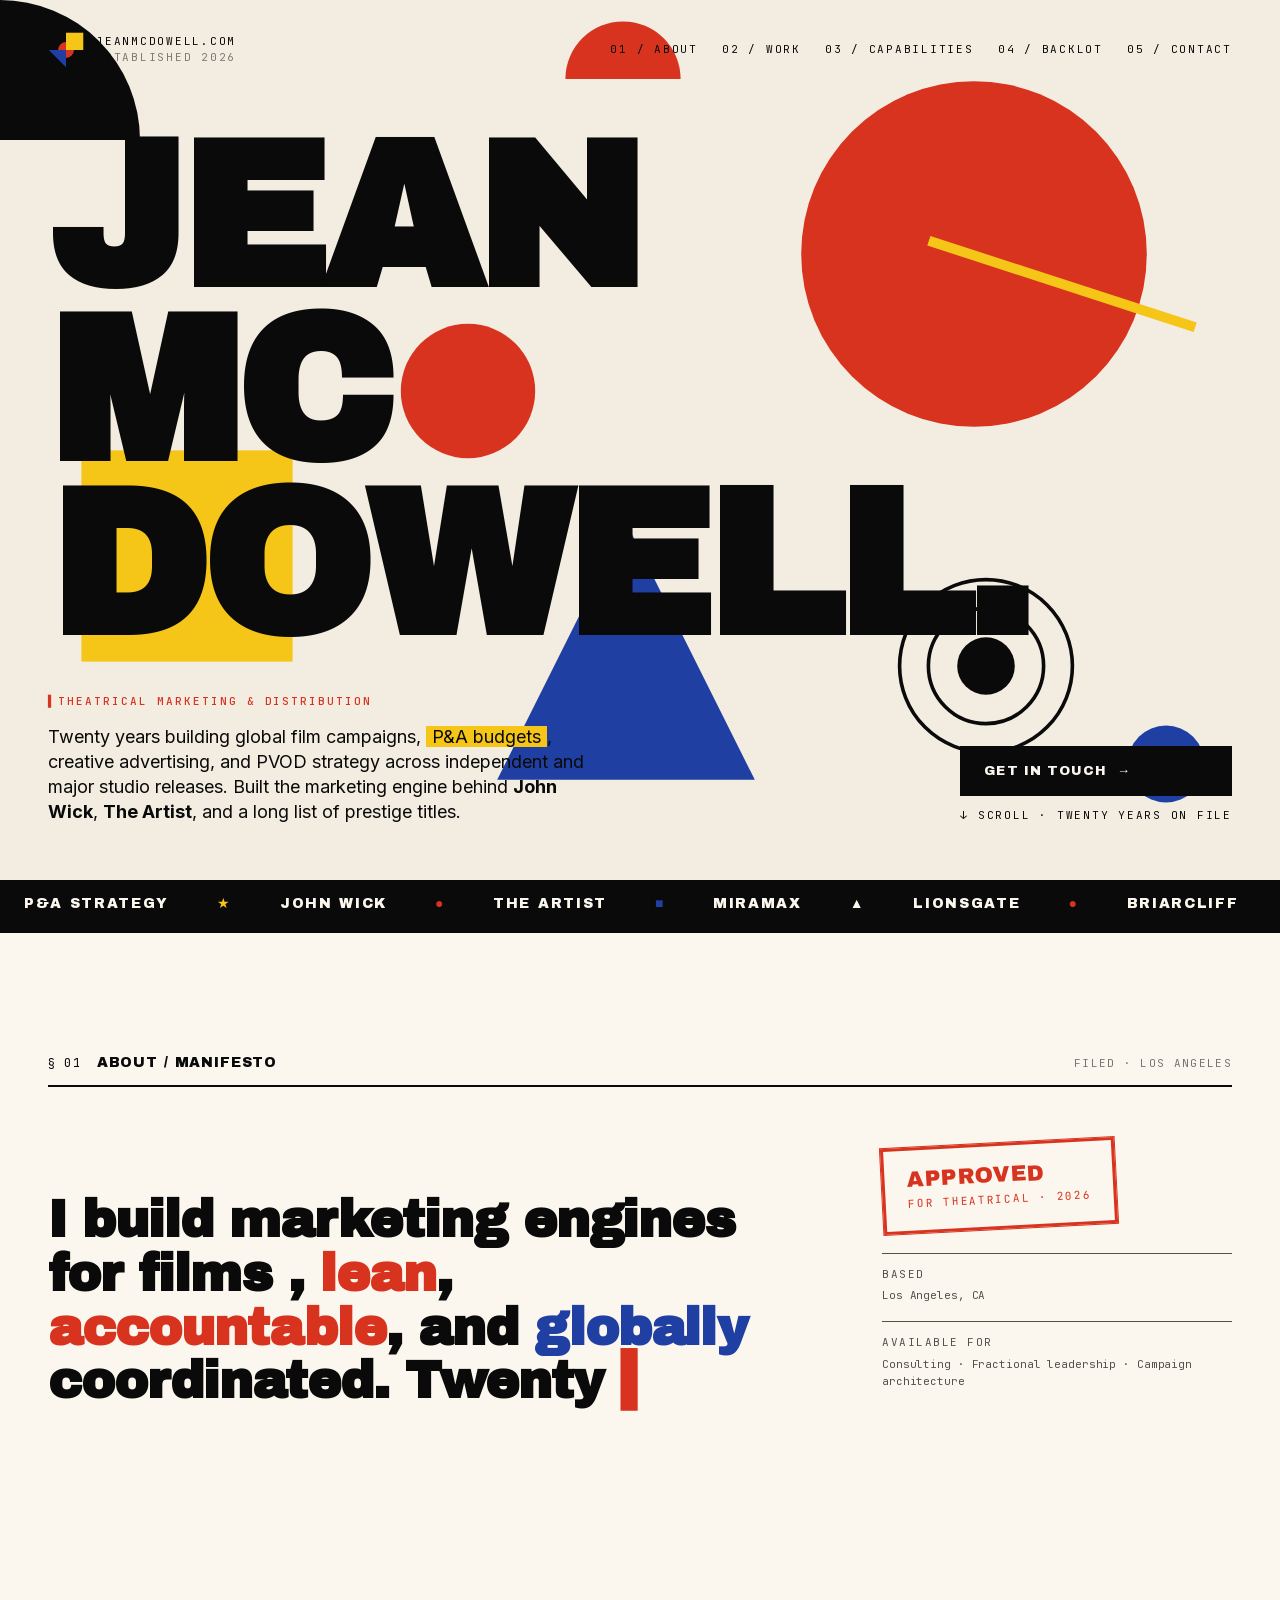
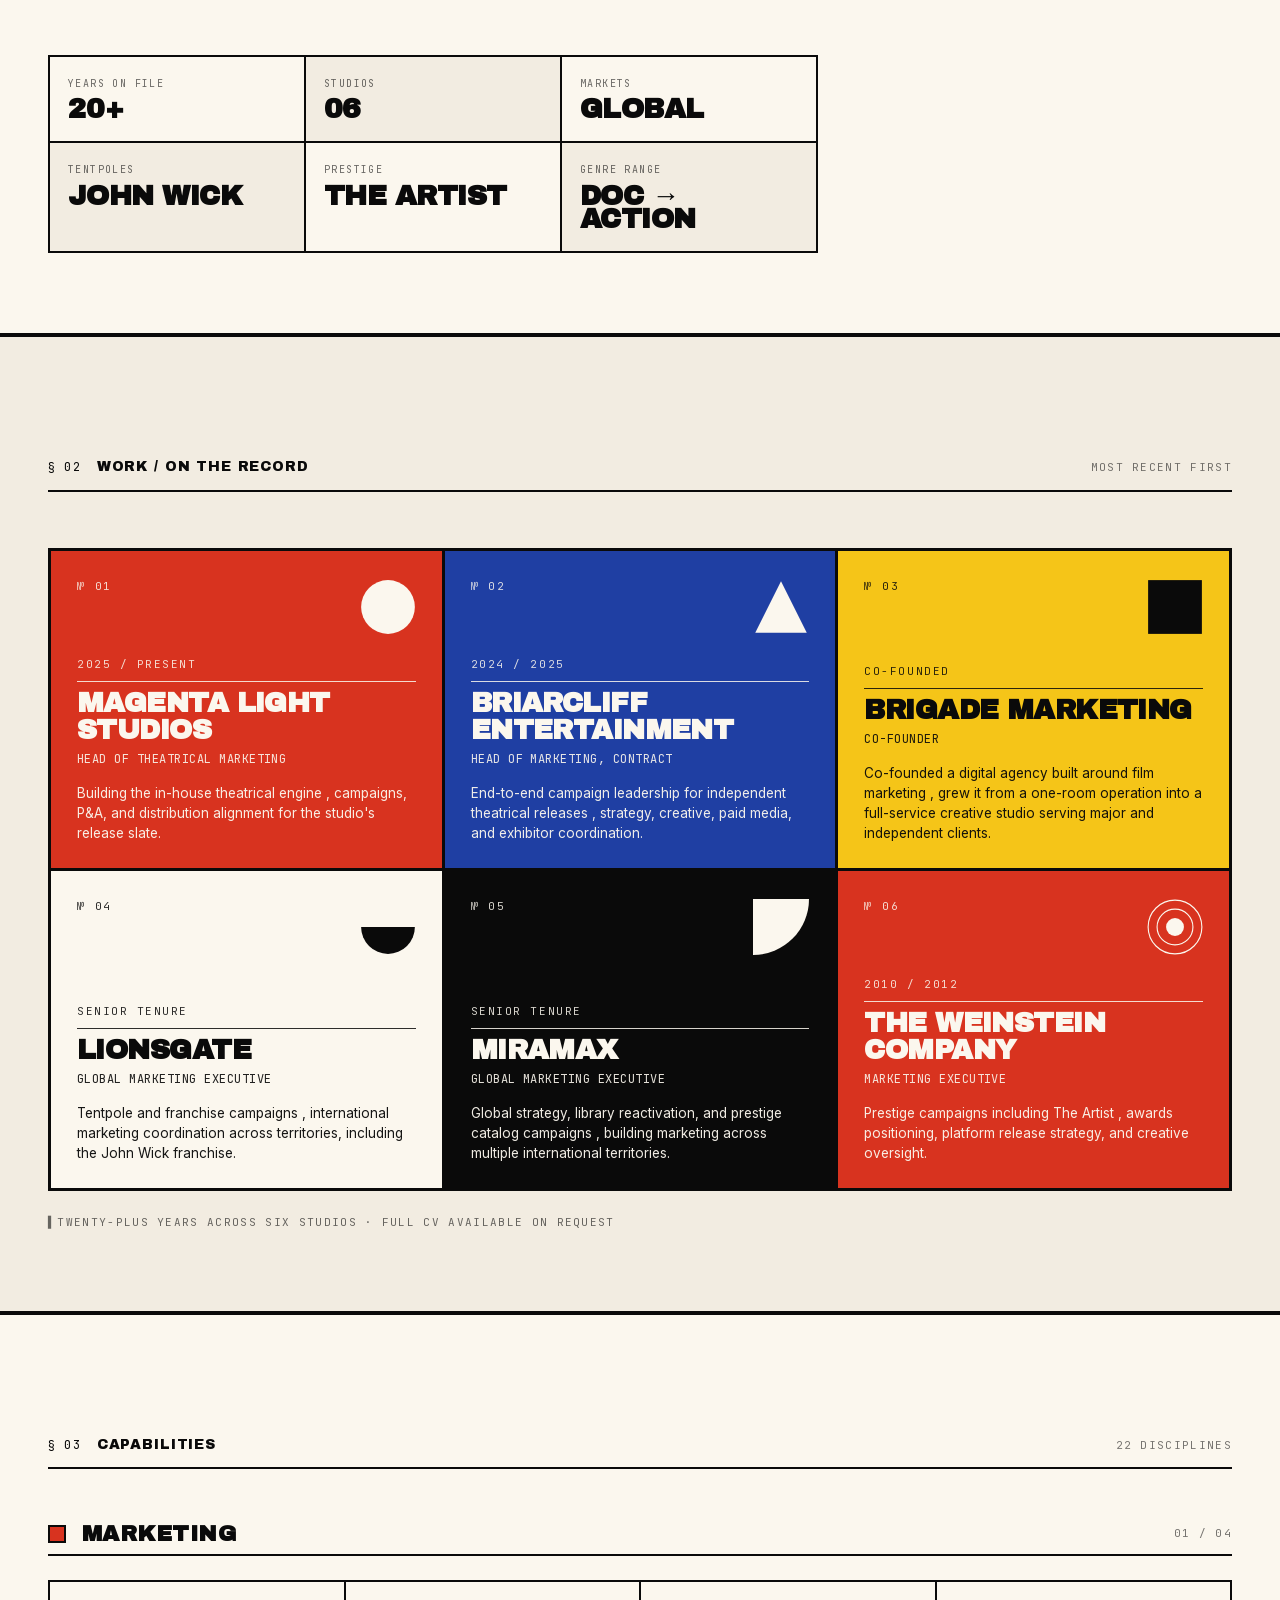
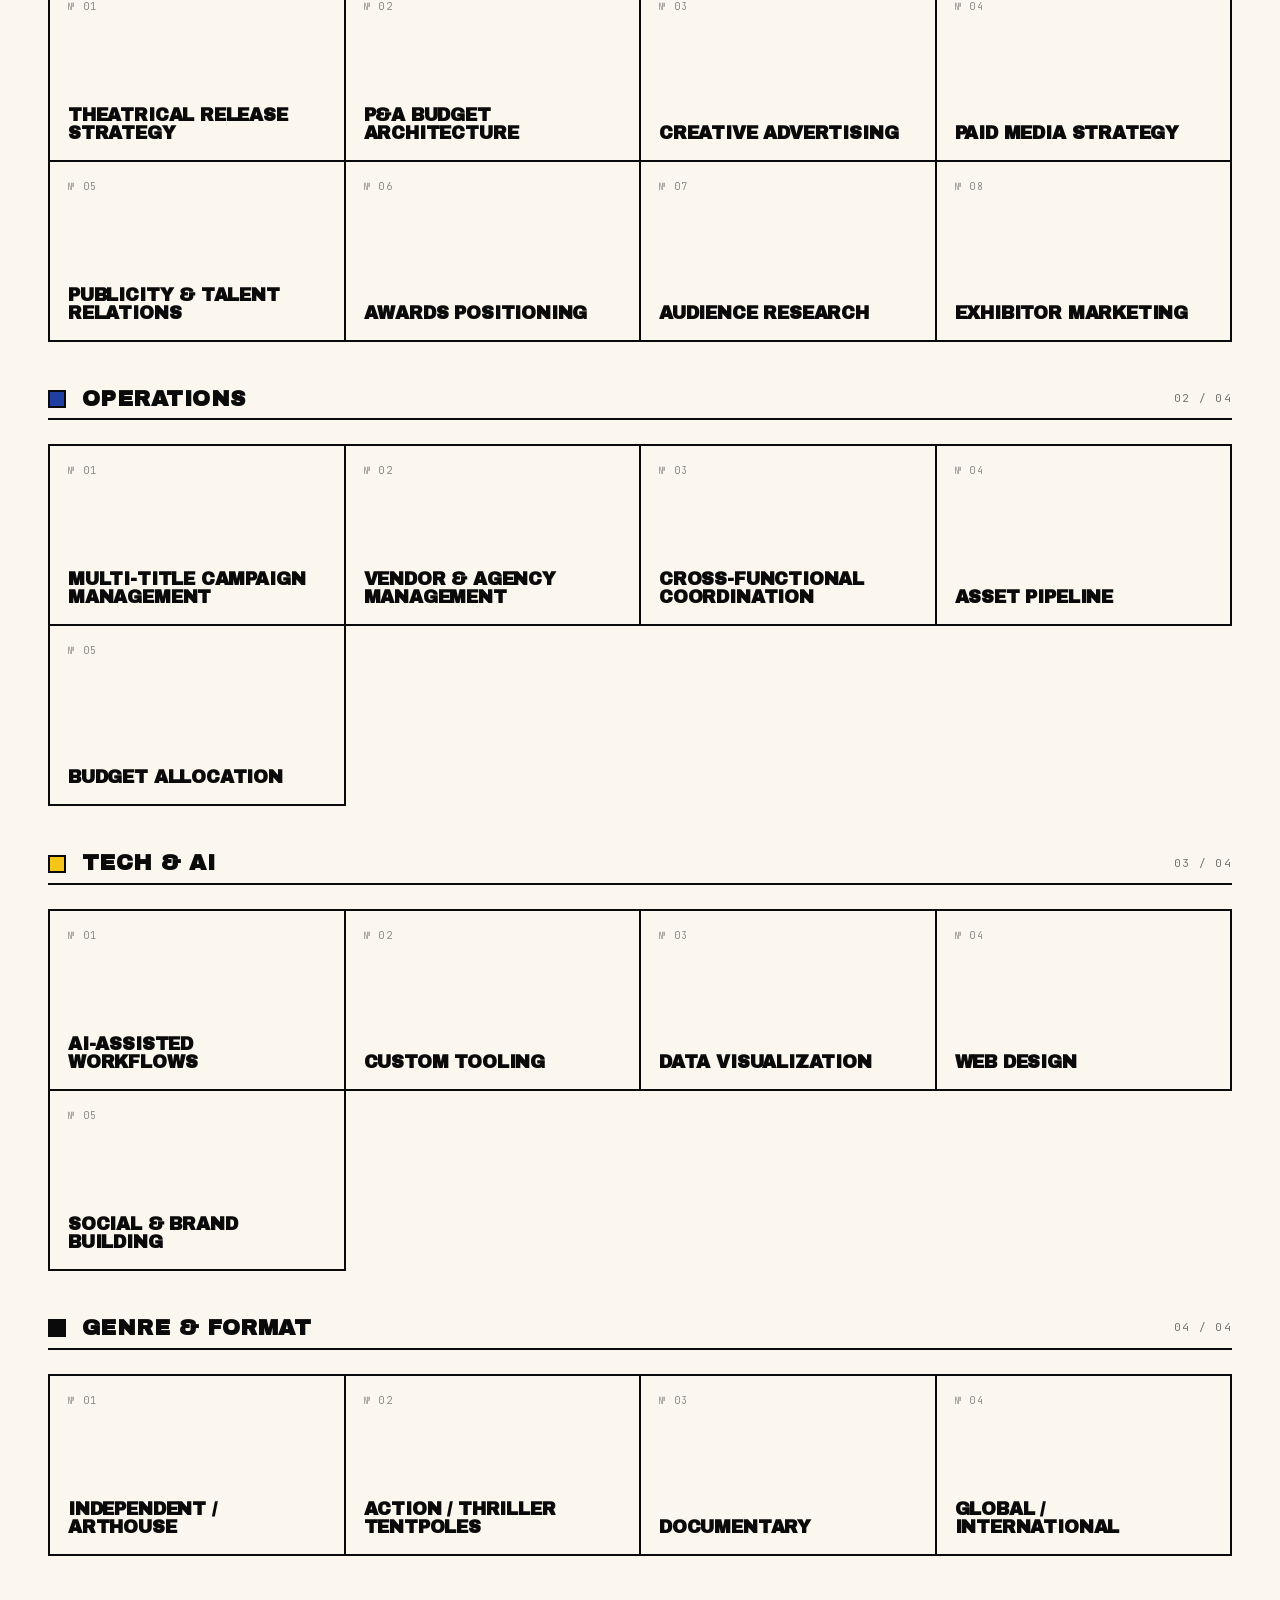
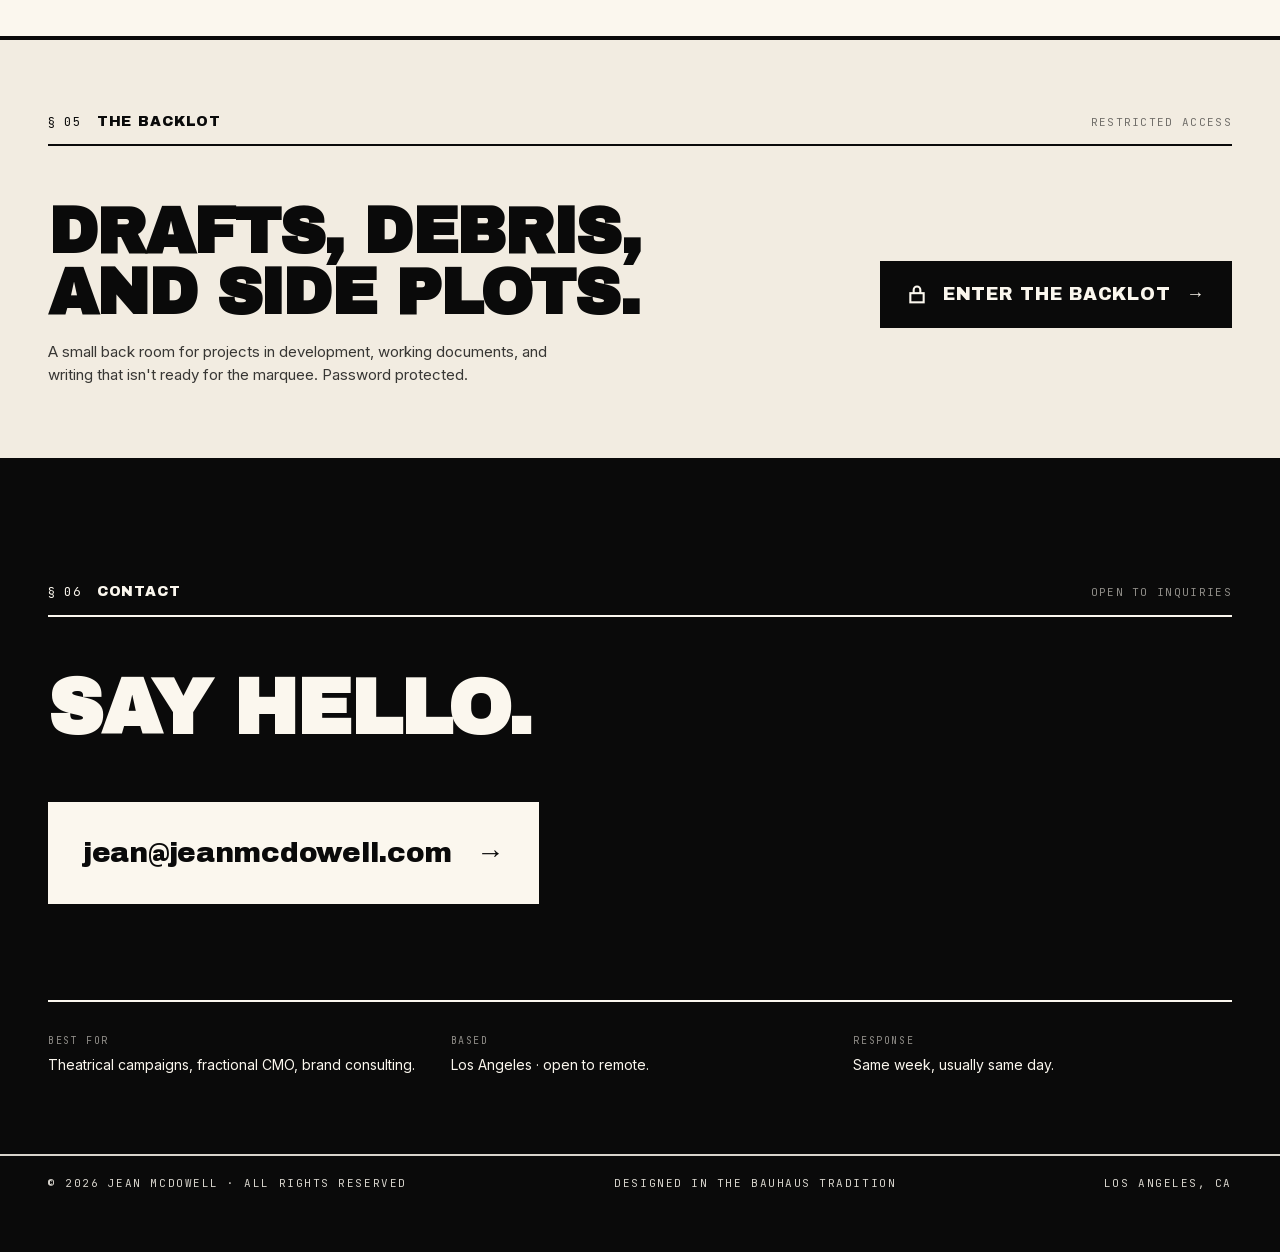
